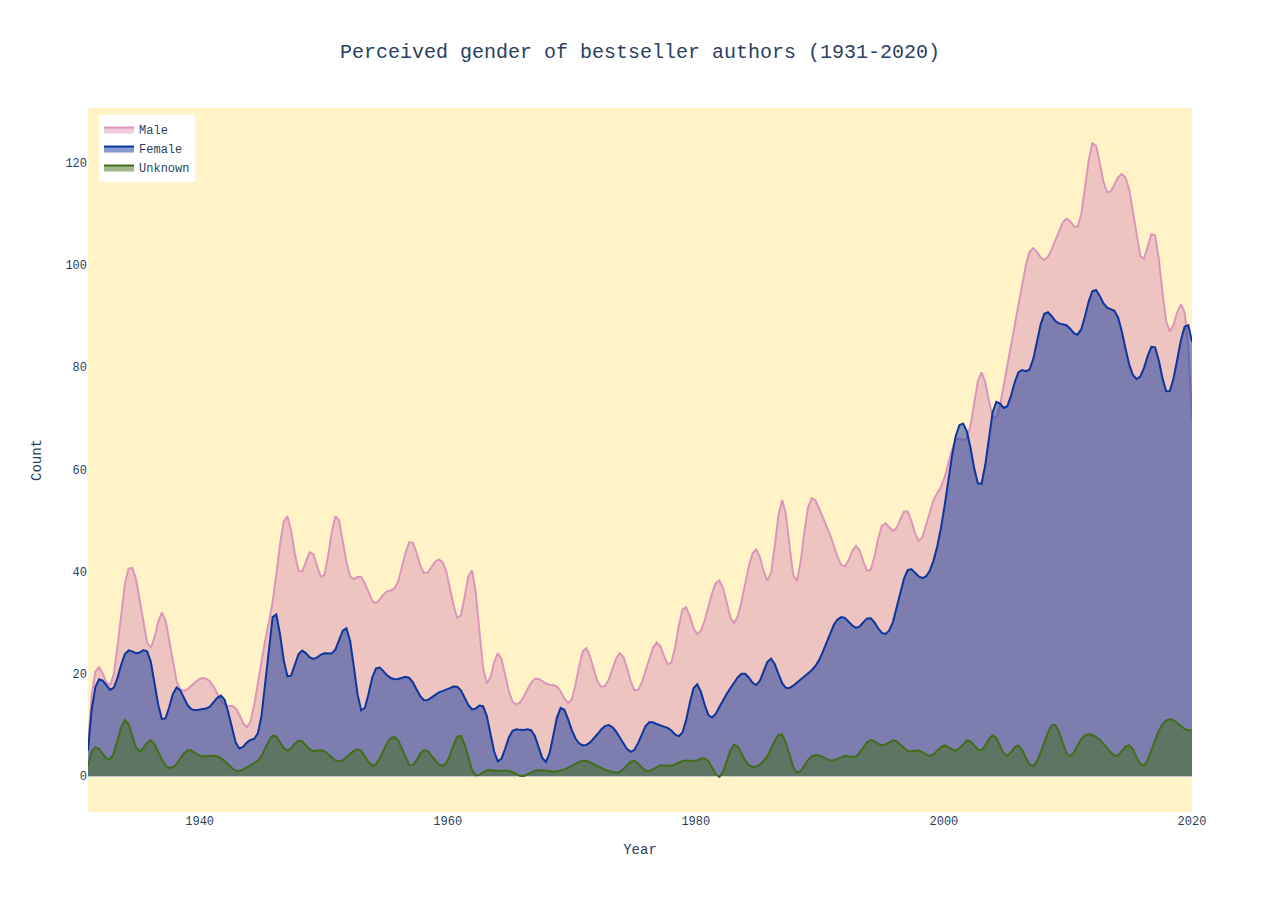
==== overall.html @ bb15cb03 "finish plotsgit add . git add ." ====
<html>
<head><meta charset="utf-8" /></head>
<body>
    <div>                        <script type="text/javascript">window.PlotlyConfig = {MathJaxConfig: 'local'};</script>
        <script type="text/javascript">/**
* plotly.js v2.12.1
* Copyright 2012-2022, Plotly, Inc.
* All rights reserved.
* Licensed under the MIT license
*/
!function(t){if("object"==typeof exports&&"undefined"!=typeof module)module.exports=t();else if("function"==typeof define&&define.amd)define([],t);else{("undefined"!=typeof window?window:"undefined"!=typeof global?global:"undefined"!=typeof self?self:this).Plotly=t()}}((function(){return function t(e,r,n){function i(o,s){if(!r[o]){if(!e[o]){var l="function"==typeof require&&require;if(!s&&l)return l(o,!0);if(a)return a(o,!0);var c=new Error("Cannot find module '"+o+"'");throw c.code="MODULE_NOT_FOUND",c}var u=r[o]={exports:{}};e[o][0].call(u.exports,(function(t){return i(e[o][1][t]||t)}),u,u.exports,t,e,r,n)}return r[o].exports}for(var a="function"==typeof require&&require,o=0;o<n.length;o++)i(n[o]);return i}({1:[function(t,e,r){"use strict";var n=t("../src/lib"),i={"X,X div":'direction:ltr;font-family:"Open Sans",verdana,arial,sans-serif;margin:0;padding:0;',"X input,X button":'font-family:"Open Sans",verdana,arial,sans-serif;',"X input:focus,X button:focus":"outline:none;","X a":"text-decoration:none;","X a:hover":"text-decoration:none;","X .crisp":"shape-rendering:crispEdges;","X .user-select-none":"-webkit-user-select:none;-moz-user-select:none;-ms-user-select:none;-o-user-select:none;user-select:none;","X svg":"overflow:hidden;","X svg a":"fill:#447adb;","X svg a:hover":"fill:#3c6dc5;","X .main-svg":"position:absolute;top:0;left:0;pointer-events:none;","X .main-svg .draglayer":"pointer-events:all;","X .cursor-default":"cursor:default;","X .cursor-pointer":"cursor:pointer;","X .cursor-crosshair":"cursor:crosshair;","X .cursor-move":"cursor:move;","X .cursor-col-resize":"cursor:col-resize;","X .cursor-row-resize":"cursor:row-resize;","X .cursor-ns-resize":"cursor:ns-resize;","X .cursor-ew-resize":"cursor:ew-resize;","X .cursor-sw-resize":"cursor:sw-resize;","X .cursor-s-resize":"cursor:s-resize;","X .cursor-se-resize":"cursor:se-resize;","X .cursor-w-resize":"cursor:w-resize;","X .cursor-e-resize":"cursor:e-resize;","X .cursor-nw-resize":"cursor:nw-resize;","X .cursor-n-resize":"cursor:n-resize;","X .cursor-ne-resize":"cursor:ne-resize;","X .cursor-grab":"cursor:-webkit-grab;cursor:grab;","X .modebar":"position:absolute;top:2px;right:2px;","X .ease-bg":"-webkit-transition:background-color .3s ease 0s;-moz-transition:background-color .3s ease 0s;-ms-transition:background-color .3s ease 0s;-o-transition:background-color .3s ease 0s;transition:background-color .3s ease 0s;","X .modebar--hover>:not(.watermark)":"opacity:0;-webkit-transition:opacity .3s ease 0s;-moz-transition:opacity .3s ease 0s;-ms-transition:opacity .3s ease 0s;-o-transition:opacity .3s ease 0s;transition:opacity .3s ease 0s;","X:hover .modebar--hover .modebar-group":"opacity:1;","X .modebar-group":"float:left;display:inline-block;box-sizing:border-box;padding-left:8px;position:relative;vertical-align:middle;white-space:nowrap;","X .modebar-btn":"position:relative;font-size:16px;padding:3px 4px;height:22px;cursor:pointer;line-height:normal;box-sizing:border-box;","X .modebar-btn svg":"position:relative;top:2px;","X .modebar.vertical":"display:flex;flex-direction:column;flex-wrap:wrap;align-content:flex-end;max-height:100%;","X .modebar.vertical svg":"top:-1px;","X .modebar.vertical .modebar-group":"display:block;float:none;padding-left:0px;padding-bottom:8px;","X .modebar.vertical .modebar-group .modebar-btn":"display:block;text-align:center;","X [data-title]:before,X [data-title]:after":"position:absolute;-webkit-transform:translate3d(0, 0, 0);-moz-transform:translate3d(0, 0, 0);-ms-transform:translate3d(0, 0, 0);-o-transform:translate3d(0, 0, 0);transform:translate3d(0, 0, 0);display:none;opacity:0;z-index:1001;pointer-events:none;top:110%;right:50%;","X [data-title]:hover:before,X [data-title]:hover:after":"display:block;opacity:1;","X [data-title]:before":'content:"";position:absolute;background:rgba(0,0,0,0);border:6px solid rgba(0,0,0,0);z-index:1002;margin-top:-12px;border-bottom-color:#69738a;margin-right:-6px;',"X [data-title]:after":"content:attr(data-title);background:#69738a;color:#fff;padding:8px 10px;font-size:12px;line-height:12px;white-space:nowrap;margin-right:-18px;border-radius:2px;","X .vertical [data-title]:before,X .vertical [data-title]:after":"top:0%;right:200%;","X .vertical [data-title]:before":"border:6px solid rgba(0,0,0,0);border-left-color:#69738a;margin-top:8px;margin-right:-30px;","X .select-outline":"fill:none;stroke-width:1;shape-rendering:crispEdges;","X .select-outline-1":"stroke:#fff;","X .select-outline-2":"stroke:#000;stroke-dasharray:2px 2px;",Y:'font-family:"Open Sans",verdana,arial,sans-serif;position:fixed;top:50px;right:20px;z-index:10000;font-size:10pt;max-width:180px;',"Y p":"margin:0;","Y .notifier-note":"min-width:180px;max-width:250px;border:1px solid #fff;z-index:3000;margin:0;background-color:#8c97af;background-color:rgba(140,151,175,.9);color:#fff;padding:10px;overflow-wrap:break-word;word-wrap:break-word;-ms-hyphens:auto;-webkit-hyphens:auto;hyphens:auto;","Y .notifier-close":"color:#fff;opacity:.8;float:right;padding:0 5px;background:none;border:none;font-size:20px;font-weight:bold;line-height:20px;","Y .notifier-close:hover":"color:#444;text-decoration:none;cursor:pointer;"};for(var a in i){var o=a.replace(/^,/," ,").replace(/X/g,".js-plotly-plot .plotly").replace(/Y/g,".plotly-notifier");n.addStyleRule(o,i[a])}},{"../src/lib":503}],2:[function(t,e,r){"use strict";e.exports=t("../src/transforms/aggregate")},{"../src/transforms/aggregate":1118}],3:[function(t,e,r){"use strict";e.exports=t("../src/traces/bar")},{"../src/traces/bar":656}],4:[function(t,e,r){"use strict";e.exports=t("../src/traces/barpolar")},{"../src/traces/barpolar":669}],5:[function(t,e,r){"use strict";e.exports=t("../src/traces/box")},{"../src/traces/box":679}],6:[function(t,e,r){"use strict";e.exports=t("../src/components/calendars")},{"../src/components/calendars":364}],7:[function(t,e,r){"use strict";e.exports=t("../src/traces/candlestick")},{"../src/traces/candlestick":688}],8:[function(t,e,r){"use strict";e.exports=t("../src/traces/carpet")},{"../src/traces/carpet":707}],9:[function(t,e,r){"use strict";e.exports=t("../src/traces/choropleth")},{"../src/traces/choropleth":721}],10:[function(t,e,r){"use strict";e.exports=t("../src/traces/choroplethmapbox")},{"../src/traces/choroplethmapbox":728}],11:[function(t,e,r){"use strict";e.exports=t("../src/traces/cone")},{"../src/traces/cone":734}],12:[function(t,e,r){"use strict";e.exports=t("../src/traces/contour")},{"../src/traces/contour":749}],13:[function(t,e,r){"use strict";e.exports=t("../src/traces/contourcarpet")},{"../src/traces/contourcarpet":760}],14:[function(t,e,r){"use strict";e.exports=t("../src/core")},{"../src/core":481}],15:[function(t,e,r){"use strict";e.exports=t("../src/traces/densitymapbox")},{"../src/traces/densitymapbox":768}],16:[function(t,e,r){"use strict";e.exports=t("../src/transforms/filter")},{"../src/transforms/filter":1119}],17:[function(t,e,r){"use strict";e.exports=t("../src/traces/funnel")},{"../src/traces/funnel":778}],18:[function(t,e,r){"use strict";e.exports=t("../src/traces/funnelarea")},{"../src/traces/funnelarea":787}],19:[function(t,e,r){"use strict";e.exports=t("../src/transforms/groupby")},{"../src/transforms/groupby":1120}],20:[function(t,e,r){"use strict";e.exports=t("../src/traces/heatmap")},{"../src/traces/heatmap":800}],21:[function(t,e,r){"use strict";e.exports=t("../src/traces/heatmapgl")},{"../src/traces/heatmapgl":811}],22:[function(t,e,r){"use strict";e.exports=t("../src/traces/histogram")},{"../src/traces/histogram":823}],23:[function(t,e,r){"use strict";e.exports=t("../src/traces/histogram2d")},{"../src/traces/histogram2d":829}],24:[function(t,e,r){"use strict";e.exports=t("../src/traces/histogram2dcontour")},{"../src/traces/histogram2dcontour":833}],25:[function(t,e,r){"use strict";e.exports=t("../src/traces/icicle")},{"../src/traces/icicle":839}],26:[function(t,e,r){"use strict";e.exports=t("../src/traces/image")},{"../src/traces/image":852}],27:[function(t,e,r){"use strict";var n=t("./core");n.register([t("./bar"),t("./box"),t("./heatmap"),t("./histogram"),t("./histogram2d"),t("./histogram2dcontour"),t("./contour"),t("./scatterternary"),t("./violin"),t("./funnel"),t("./waterfall"),t("./image"),t("./pie"),t("./sunburst"),t("./treemap"),t("./icicle"),t("./funnelarea"),t("./scatter3d"),t("./surface"),t("./isosurface"),t("./volume"),t("./mesh3d"),t("./cone"),t("./streamtube"),t("./scattergeo"),t("./choropleth"),t("./scattergl"),t("./splom"),t("./pointcloud"),t("./heatmapgl"),t("./parcoords"),t("./parcats"),t("./scattermapbox"),t("./choroplethmapbox"),t("./densitymapbox"),t("./sankey"),t("./indicator"),t("./table"),t("./carpet"),t("./scattercarpet"),t("./contourcarpet"),t("./ohlc"),t("./candlestick"),t("./scatterpolar"),t("./scatterpolargl"),t("./barpolar"),t("./scattersmith"),t("./aggregate"),t("./filter"),t("./groupby"),t("./sort"),t("./calendars")]),e.exports=n},{"./aggregate":2,"./bar":3,"./barpolar":4,"./box":5,"./calendars":6,"./candlestick":7,"./carpet":8,"./choropleth":9,"./choroplethmapbox":10,"./cone":11,"./contour":12,"./contourcarpet":13,"./core":14,"./densitymapbox":15,"./filter":16,"./funnel":17,"./funnelarea":18,"./groupby":19,"./heatmap":20,"./heatmapgl":21,"./histogram":22,"./histogram2d":23,"./histogram2dcontour":24,"./icicle":25,"./image":26,"./indicator":28,"./isosurface":29,"./mesh3d":30,"./ohlc":31,"./parcats":32,"./parcoords":33,"./pie":34,"./pointcloud":35,"./sankey":36,"./scatter3d":37,"./scattercarpet":38,"./scattergeo":39,"./scattergl":40,"./scattermapbox":41,"./scatterpolar":42,"./scatterpolargl":43,"./scattersmith":44,"./scatterternary":45,"./sort":46,"./splom":47,"./streamtube":48,"./sunburst":49,"./surface":50,"./table":51,"./treemap":52,"./violin":53,"./volume":54,"./waterfall":55}],28:[function(t,e,r){"use strict";e.exports=t("../src/traces/indicator")},{"../src/traces/indicator":860}],29:[function(t,e,r){"use strict";e.exports=t("../src/traces/isosurface")},{"../src/traces/isosurface":866}],30:[function(t,e,r){"use strict";e.exports=t("../src/traces/mesh3d")},{"../src/traces/mesh3d":871}],31:[function(t,e,r){"use strict";e.exports=t("../src/traces/ohlc")},{"../src/traces/ohlc":876}],32:[function(t,e,r){"use strict";e.exports=t("../src/traces/parcats")},{"../src/traces/parcats":885}],33:[function(t,e,r){"use strict";e.exports=t("../src/traces/parcoords")},{"../src/traces/parcoords":896}],34:[function(t,e,r){"use strict";e.exports=t("../src/traces/pie")},{"../src/traces/pie":907}],35:[function(t,e,r){"use strict";e.exports=t("../src/traces/pointcloud")},{"../src/traces/pointcloud":916}],36:[function(t,e,r){"use strict";e.exports=t("../src/traces/sankey")},{"../src/traces/sankey":922}],37:[function(t,e,r){"use strict";e.exports=t("../src/traces/scatter3d")},{"../src/traces/scatter3d":960}],38:[function(t,e,r){"use strict";e.exports=t("../src/traces/scattercarpet")},{"../src/traces/scattercarpet":967}],39:[function(t,e,r){"use strict";e.exports=t("../src/traces/scattergeo")},{"../src/traces/scattergeo":975}],40:[function(t,e,r){"use strict";e.exports=t("../src/traces/scattergl")},{"../src/traces/scattergl":989}],41:[function(t,e,r){"use strict";e.exports=t("../src/traces/scattermapbox")},{"../src/traces/scattermapbox":999}],42:[function(t,e,r){"use strict";e.exports=t("../src/traces/scatterpolar")},{"../src/traces/scatterpolar":1007}],43:[function(t,e,r){"use strict";e.exports=t("../src/traces/scatterpolargl")},{"../src/traces/scatterpolargl":1015}],44:[function(t,e,r){"use strict";e.exports=t("../src/traces/scattersmith")},{"../src/traces/scattersmith":1022}],45:[function(t,e,r){"use strict";e.exports=t("../src/traces/scatterternary")},{"../src/traces/scatterternary":1030}],46:[function(t,e,r){"use strict";e.exports=t("../src/transforms/sort")},{"../src/transforms/sort":1122}],47:[function(t,e,r){"use strict";e.exports=t("../src/traces/splom")},{"../src/traces/splom":1040}],48:[function(t,e,r){"use strict";e.exports=t("../src/traces/streamtube")},{"../src/traces/streamtube":1048}],49:[function(t,e,r){"use strict";e.exports=t("../src/traces/sunburst")},{"../src/traces/sunburst":1056}],50:[function(t,e,r){"use strict";e.exports=t("../src/traces/surface")},{"../src/traces/surface":1065}],51:[function(t,e,r){"use strict";e.exports=t("../src/traces/table")},{"../src/traces/table":1073}],52:[function(t,e,r){"use strict";e.exports=t("../src/traces/treemap")},{"../src/traces/treemap":1084}],53:[function(t,e,r){"use strict";e.exports=t("../src/traces/violin")},{"../src/traces/violin":1097}],54:[function(t,e,r){"use strict";e.exports=t("../src/traces/volume")},{"../src/traces/volume":1105}],55:[function(t,e,r){"use strict";e.exports=t("../src/traces/waterfall")},{"../src/traces/waterfall":1113}],56:[function(t,e,r){!function(n,i){"object"==typeof r&&void 0!==e?i(r,t("d3-array"),t("d3-collection"),t("d3-shape"),t("elementary-circuits-directed-graph")):i(n.d3=n.d3||{},n.d3,n.d3,n.d3,null)}(this,(function(t,e,r,n,i){"use strict";function a(t){return t.target.depth}function o(t,e){return t.sourceLinks.length?t.depth:e-1}function s(t){return function(){return t}}i=i&&i.hasOwnProperty("default")?i.default:i;var l="function"==typeof Symbol&&"symbol"==typeof Symbol.iterator?function(t){return typeof t}:function(t){return t&&"function"==typeof Symbol&&t.constructor===Symbol&&t!==Symbol.prototype?"symbol":typeof t};function c(t,e){return f(t.source,e.source)||t.index-e.index}function u(t,e){return f(t.target,e.target)||t.index-e.index}function f(t,e){return t.partOfCycle===e.partOfCycle?t.y0-e.y0:"top"===t.circularLinkType||"bottom"===e.circularLinkType?-1:1}function h(t){return t.value}function p(t){return(t.y0+t.y1)/2}function d(t){return p(t.source)}function m(t){return p(t.target)}function g(t){return t.index}function v(t){return t.nodes}function y(t){return t.links}function x(t,e){var r=t.get(e);if(!r)throw new Error("missing: "+e);return r}function b(t,e){return e(t)}function _(t,e,r){var n=0;if(null===r){for(var a=[],o=0;o<t.links.length;o++){var s=t.links[o],l=s.source.index,c=s.target.index;a[l]||(a[l]=[]),a[c]||(a[c]=[]),-1===a[l].indexOf(c)&&a[l].push(c)}var u=i(a);u.sort((function(t,e){return t.length-e.length}));var f={};for(o=0;o<u.length;o++){var h=u[o].slice(-2);f[h[0]]||(f[h[0]]={}),f[h[0]][h[1]]=!0}t.links.forEach((function(t){var e=t.target.index,r=t.source.index;e===r||f[r]&&f[r][e]?(t.circular=!0,t.circularLinkID=n,n+=1):t.circular=!1}))}else t.links.forEach((function(t){t.source[r]<t.target[r]?t.circular=!1:(t.circular=!0,t.circularLinkID=n,n+=1)}))}function w(t,e){var r=0,n=0;t.links.forEach((function(i){i.circular&&(i.source.circularLinkType||i.target.circularLinkType?i.circularLinkType=i.source.circularLinkType?i.source.circularLinkType:i.target.circularLinkType:i.circularLinkType=r<n?"top":"bottom","top"==i.circularLinkType?r+=1:n+=1,t.nodes.forEach((function(t){b(t,e)!=b(i.source,e)&&b(t,e)!=b(i.target,e)||(t.circularLinkType=i.circularLinkType)})))})),t.links.forEach((function(t){t.circular&&(t.source.circularLinkType==t.target.circularLinkType&&(t.circularLinkType=t.source.circularLinkType),q(t,e)&&(t.circularLinkType=t.source.circularLinkType))}))}function T(t){var e=Math.abs(t.y1-t.y0),r=Math.abs(t.target.x0-t.source.x1);return Math.atan(r/e)}function k(t,e){var r=0;t.sourceLinks.forEach((function(t){r=t.circular&&!q(t,e)?r+1:r}));var n=0;return t.targetLinks.forEach((function(t){n=t.circular&&!q(t,e)?n+1:n})),r+n}function A(t){var e=t.source.sourceLinks,r=0;e.forEach((function(t){r=t.circular?r+1:r}));var n=t.target.targetLinks,i=0;return n.forEach((function(t){i=t.circular?i+1:i})),!(r>1||i>1)}function M(t,e,r){return t.sort(E),t.forEach((function(n,i){var a,o,s=0;if(q(n,r)&&A(n))n.circularPathData.verticalBuffer=s+n.width/2;else{for(var l=0;l<i;l++)if(a=t[i],o=t[l],!(a.source.column<o.target.column||a.target.column>o.source.column)){var c=t[l].circularPathData.verticalBuffer+t[l].width/2+e;s=c>s?c:s}n.circularPathData.verticalBuffer=s+n.width/2}})),t}function S(t,r,i,a){var o=e.min(t.links,(function(t){return t.source.y0}));t.links.forEach((function(t){t.circular&&(t.circularPathData={})})),M(t.links.filter((function(t){return"top"==t.circularLinkType})),r,a),M(t.links.filter((function(t){return"bottom"==t.circularLinkType})),r,a),t.links.forEach((function(e){if(e.circular){if(e.circularPathData.arcRadius=e.width+10,e.circularPathData.leftNodeBuffer=5,e.circularPathData.rightNodeBuffer=5,e.circularPathData.sourceWidth=e.source.x1-e.source.x0,e.circularPathData.sourceX=e.source.x0+e.circularPathData.sourceWidth,e.circularPathData.targetX=e.target.x0,e.circularPathData.sourceY=e.y0,e.circularPathData.targetY=e.y1,q(e,a)&&A(e))e.circularPathData.leftSmallArcRadius=10+e.width/2,e.circularPathData.leftLargeArcRadius=10+e.width/2,e.circularPathData.rightSmallArcRadius=10+e.width/2,e.circularPathData.rightLargeArcRadius=10+e.width/2,"bottom"==e.circularLinkType?(e.circularPathData.verticalFullExtent=e.source.y1+25+e.circularPathData.verticalBuffer,e.circularPathData.verticalLeftInnerExtent=e.circularPathData.verticalFullExtent-e.circularPathData.leftLargeArcRadius,e.circularPathData.verticalRightInnerExtent=e.circularPathData.verticalFullExtent-e.circularPathData.rightLargeArcRadius):(e.circularPathData.verticalFullExtent=e.source.y0-25-e.circularPathData.verticalBuffer,e.circularPathData.verticalLeftInnerExtent=e.circularPathData.verticalFullExtent+e.circularPathData.leftLargeArcRadius,e.circularPathData.verticalRightInnerExtent=e.circularPathData.verticalFullExtent+e.circularPathData.rightLargeArcRadius);else{var s=e.source.column,l=e.circularLinkType,c=t.links.filter((function(t){return t.source.column==s&&t.circularLinkType==l}));"bottom"==e.circularLinkType?c.sort(C):c.sort(L);var u=0;c.forEach((function(t,n){t.circularLinkID==e.circularLinkID&&(e.circularPathData.leftSmallArcRadius=10+e.width/2+u,e.circularPathData.leftLargeArcRadius=10+e.width/2+n*r+u),u+=t.width})),s=e.target.column,c=t.links.filter((function(t){return t.target.column==s&&t.circularLinkType==l})),"bottom"==e.circularLinkType?c.sort(I):c.sort(P),u=0,c.forEach((function(t,n){t.circularLinkID==e.circularLinkID&&(e.circularPathData.rightSmallArcRadius=10+e.width/2+u,e.circularPathData.rightLargeArcRadius=10+e.width/2+n*r+u),u+=t.width})),"bottom"==e.circularLinkType?(e.circularPathData.verticalFullExtent=Math.max(i,e.source.y1,e.target.y1)+25+e.circularPathData.verticalBuffer,e.circularPathData.verticalLeftInnerExtent=e.circularPathData.verticalFullExtent-e.circularPathData.leftLargeArcRadius,e.circularPathData.verticalRightInnerExtent=e.circularPathData.verticalFullExtent-e.circularPathData.rightLargeArcRadius):(e.circularPathData.verticalFullExtent=o-25-e.circularPathData.verticalBuffer,e.circularPathData.verticalLeftInnerExtent=e.circularPathData.verticalFullExtent+e.circularPathData.leftLargeArcRadius,e.circularPathData.verticalRightInnerExtent=e.circularPathData.verticalFullExtent+e.circularPathData.rightLargeArcRadius)}e.circularPathData.leftInnerExtent=e.circularPathData.sourceX+e.circularPathData.leftNodeBuffer,e.circularPathData.rightInnerExtent=e.circularPathData.targetX-e.circularPathData.rightNodeBuffer,e.circularPathData.leftFullExtent=e.circularPathData.sourceX+e.circularPathData.leftLargeArcRadius+e.circularPathData.leftNodeBuffer,e.circularPathData.rightFullExtent=e.circularPathData.targetX-e.circularPathData.rightLargeArcRadius-e.circularPathData.rightNodeBuffer}if(e.circular)e.path=function(t){var e="";e="top"==t.circularLinkType?"M"+t.circularPathData.sourceX+" "+t.circularPathData.sourceY+" L"+t.circularPathData.leftInnerExtent+" "+t.circularPathData.sourceY+" A"+t.circularPathData.leftLargeArcRadius+" "+t.circularPathData.leftSmallArcRadius+" 0 0 0 "+t.circularPathData.leftFullExtent+" "+(t.circularPathData.sourceY-t.circularPathData.leftSmallArcRadius)+" L"+t.circularPathData.leftFullExtent+" "+t.circularPathData.verticalLeftInnerExtent+" A"+t.circularPathData.leftLargeArcRadius+" "+t.circularPathData.leftLargeArcRadius+" 0 0 0 "+t.circularPathData.leftInnerExtent+" "+t.circularPathData.verticalFullExtent+" L"+t.circularPathData.rightInnerExtent+" "+t.circularPathData.verticalFullExtent+" A"+t.circularPathData.rightLargeArcRadius+" "+t.circularPathData.rightLargeArcRadius+" 0 0 0 "+t.circularPathData.rightFullExtent+" "+t.circularPathData.verticalRightInnerExtent+" L"+t.circularPathData.rightFullExtent+" "+(t.circularPathData.targetY-t.circularPathData.rightSmallArcRadius)+" A"+t.circularPathData.rightLargeArcRadius+" "+t.circularPathData.rightSmallArcRadius+" 0 0 0 "+t.circularPathData.rightInnerExtent+" "+t.circularPathData.targetY+" L"+t.circularPathData.targetX+" "+t.circularPathData.targetY:"M"+t.circularPathData.sourceX+" "+t.circularPathData.sourceY+" L"+t.circularPathData.leftInnerExtent+" "+t.circularPathData.sourceY+" A"+t.circularPathData.leftLargeArcRadius+" "+t.circularPathData.leftSmallArcRadius+" 0 0 1 "+t.circularPathData.leftFullExtent+" "+(t.circularPathData.sourceY+t.circularPathData.leftSmallArcRadius)+" L"+t.circularPathData.leftFullExtent+" "+t.circularPathData.verticalLeftInnerExtent+" A"+t.circularPathData.leftLargeArcRadius+" "+t.circularPathData.leftLargeArcRadius+" 0 0 1 "+t.circularPathData.leftInnerExtent+" "+t.circularPathData.verticalFullExtent+" L"+t.circularPathData.rightInnerExtent+" "+t.circularPathData.verticalFullExtent+" A"+t.circularPathData.rightLargeArcRadius+" "+t.circularPathData.rightLargeArcRadius+" 0 0 1 "+t.circularPathData.rightFullExtent+" "+t.circularPathData.verticalRightInnerExtent+" L"+t.circularPathData.rightFullExtent+" "+(t.circularPathData.targetY+t.circularPathData.rightSmallArcRadius)+" A"+t.circularPathData.rightLargeArcRadius+" "+t.circularPathData.rightSmallArcRadius+" 0 0 1 "+t.circularPathData.rightInnerExtent+" "+t.circularPathData.targetY+" L"+t.circularPathData.targetX+" "+t.circularPathData.targetY;return e}(e);else{var f=n.linkHorizontal().source((function(t){return[t.source.x0+(t.source.x1-t.source.x0),t.y0]})).target((function(t){return[t.target.x0,t.y1]}));e.path=f(e)}}))}function E(t,e){return O(t)==O(e)?"bottom"==t.circularLinkType?C(t,e):L(t,e):O(e)-O(t)}function L(t,e){return t.y0-e.y0}function C(t,e){return e.y0-t.y0}function P(t,e){return t.y1-e.y1}function I(t,e){return e.y1-t.y1}function O(t){return t.target.column-t.source.column}function z(t){return t.target.x0-t.source.x1}function D(t,e){var r=T(t),n=z(e)/Math.tan(r);return"up"==H(t)?t.y1+n:t.y1-n}function R(t,e){var r=T(t),n=z(e)/Math.tan(r);return"up"==H(t)?t.y1-n:t.y1+n}function F(t,e,r,n){t.links.forEach((function(i){if(!i.circular&&i.target.column-i.source.column>1){var a=i.source.column+1,o=i.target.column-1,s=1,l=o-a+1;for(s=1;a<=o;a++,s++)t.nodes.forEach((function(o){if(o.column==a){var c,u=s/(l+1),f=Math.pow(1-u,3),h=3*u*Math.pow(1-u,2),p=3*Math.pow(u,2)*(1-u),d=Math.pow(u,3),m=f*i.y0+h*i.y0+p*i.y1+d*i.y1,g=m-i.width/2,v=m+i.width/2;g>o.y0&&g<o.y1?(c=o.y1-g+10,c="bottom"==o.circularLinkType?c:-c,o=N(o,c,e,r),t.nodes.forEach((function(t){b(t,n)!=b(o,n)&&t.column==o.column&&B(o,t)&&N(t,c,e,r)}))):(v>o.y0&&v<o.y1||g<o.y0&&v>o.y1)&&(c=v-o.y0+10,o=N(o,c,e,r),t.nodes.forEach((function(t){b(t,n)!=b(o,n)&&t.column==o.column&&t.y0<o.y1&&t.y1>o.y1&&N(t,c,e,r)})))}}))}}))}function B(t,e){return t.y0>e.y0&&t.y0<e.y1||(t.y1>e.y0&&t.y1<e.y1||t.y0<e.y0&&t.y1>e.y1)}function N(t,e,r,n){return t.y0+e>=r&&t.y1+e<=n&&(t.y0=t.y0+e,t.y1=t.y1+e,t.targetLinks.forEach((function(t){t.y1=t.y1+e})),t.sourceLinks.forEach((function(t){t.y0=t.y0+e}))),t}function j(t,e,r,n){t.nodes.forEach((function(i){n&&i.y+(i.y1-i.y0)>e&&(i.y=i.y-(i.y+(i.y1-i.y0)-e));var a=t.links.filter((function(t){return b(t.source,r)==b(i,r)})),o=a.length;o>1&&a.sort((function(t,e){if(!t.circular&&!e.circular){if(t.target.column==e.target.column)return t.y1-e.y1;if(!V(t,e))return t.y1-e.y1;if(t.target.column>e.target.column){var r=R(e,t);return t.y1-r}if(e.target.column>t.target.column)return R(t,e)-e.y1}return t.circular&&!e.circular?"top"==t.circularLinkType?-1:1:e.circular&&!t.circular?"top"==e.circularLinkType?1:-1:t.circular&&e.circular?t.circularLinkType===e.circularLinkType&&"top"==t.circularLinkType?t.target.column===e.target.column?t.target.y1-e.target.y1:e.target.column-t.target.column:t.circularLinkType===e.circularLinkType&&"bottom"==t.circularLinkType?t.target.column===e.target.column?e.target.y1-t.target.y1:t.target.column-e.target.column:"top"==t.circularLinkType?-1:1:void 0}));var s=i.y0;a.forEach((function(t){t.y0=s+t.width/2,s+=t.width})),a.forEach((function(t,e){if("bottom"==t.circularLinkType){for(var r=e+1,n=0;r<o;r++)n+=a[r].width;t.y0=i.y1-n-t.width/2}}))}))}function U(t,e,r){t.nodes.forEach((function(e){var n=t.links.filter((function(t){return b(t.target,r)==b(e,r)})),i=n.length;i>1&&n.sort((function(t,e){if(!t.circular&&!e.circular){if(t.source.column==e.source.column)return t.y0-e.y0;if(!V(t,e))return t.y0-e.y0;if(e.source.column<t.source.column){var r=D(e,t);return t.y0-r}if(t.source.column<e.source.column)return D(t,e)-e.y0}return t.circular&&!e.circular?"top"==t.circularLinkType?-1:1:e.circular&&!t.circular?"top"==e.circularLinkType?1:-1:t.circular&&e.circular?t.circularLinkType===e.circularLinkType&&"top"==t.circularLinkType?t.source.column===e.source.column?t.source.y1-e.source.y1:t.source.column-e.source.column:t.circularLinkType===e.circularLinkType&&"bottom"==t.circularLinkType?t.source.column===e.source.column?t.source.y1-e.source.y1:e.source.column-t.source.column:"top"==t.circularLinkType?-1:1:void 0}));var a=e.y0;n.forEach((function(t){t.y1=a+t.width/2,a+=t.width})),n.forEach((function(t,r){if("bottom"==t.circularLinkType){for(var a=r+1,o=0;a<i;a++)o+=n[a].width;t.y1=e.y1-o-t.width/2}}))}))}function V(t,e){return H(t)==H(e)}function H(t){return t.y0-t.y1>0?"up":"down"}function q(t,e){return b(t.source,e)==b(t.target,e)}function G(t,r,n){var i=t.nodes,a=t.links,o=!1,s=!1;if(a.forEach((function(t){"top"==t.circularLinkType?o=!0:"bottom"==t.circularLinkType&&(s=!0)})),0==o||0==s){var l=e.min(i,(function(t){return t.y0})),c=(n-r)/(e.max(i,(function(t){return t.y1}))-l);i.forEach((function(t){var e=(t.y1-t.y0)*c;t.y0=(t.y0-l)*c,t.y1=t.y0+e})),a.forEach((function(t){t.y0=(t.y0-l)*c,t.y1=(t.y1-l)*c,t.width=t.width*c}))}}t.sankeyCircular=function(){var t,n,i=0,a=0,b=1,T=1,A=24,M=g,E=o,L=v,C=y,P=32,I=2,O=null;function z(){var t={nodes:L.apply(null,arguments),links:C.apply(null,arguments)};D(t),_(t,M,O),R(t),B(t),w(t,M),N(t,P,M),V(t);for(var e=4,r=0;r<e;r++)j(t,T,M),U(t,T,M),F(t,a,T,M),j(t,T,M),U(t,T,M);return G(t,a,T),S(t,I,T,M),t}function D(t){t.nodes.forEach((function(t,e){t.index=e,t.sourceLinks=[],t.targetLinks=[]}));var e=r.map(t.nodes,M);return t.links.forEach((function(t,r){t.index=r;var n=t.source,i=t.target;"object"!==(void 0===n?"undefined":l(n))&&(n=t.source=x(e,n)),"object"!==(void 0===i?"undefined":l(i))&&(i=t.target=x(e,i)),n.sourceLinks.push(t),i.targetLinks.push(t)})),t}function R(t){t.nodes.forEach((function(t){t.partOfCycle=!1,t.value=Math.max(e.sum(t.sourceLinks,h),e.sum(t.targetLinks,h)),t.sourceLinks.forEach((function(e){e.circular&&(t.partOfCycle=!0,t.circularLinkType=e.circularLinkType)})),t.targetLinks.forEach((function(e){e.circular&&(t.partOfCycle=!0,t.circularLinkType=e.circularLinkType)}))}))}function B(t){var e,r,n;for(e=t.nodes,r=[],n=0;e.length;++n,e=r,r=[])e.forEach((function(t){t.depth=n,t.sourceLinks.forEach((function(t){r.indexOf(t.target)<0&&!t.circular&&r.push(t.target)}))}));for(e=t.nodes,r=[],n=0;e.length;++n,e=r,r=[])e.forEach((function(t){t.height=n,t.targetLinks.forEach((function(t){r.indexOf(t.source)<0&&!t.circular&&r.push(t.source)}))}));t.nodes.forEach((function(t){t.column=Math.floor(E.call(null,t,n))}))}function N(o,s,l){var c=r.nest().key((function(t){return t.column})).sortKeys(e.ascending).entries(o.nodes).map((function(t){return t.values}));!function(r){if(n){var s=1/0;c.forEach((function(t){var e=T*n/(t.length+1);s=e<s?e:s})),t=s}var l=e.min(c,(function(r){return(T-a-(r.length-1)*t)/e.sum(r,h)}));l*=.3,o.links.forEach((function(t){t.width=t.value*l}));var u=function(t){var r=0,n=0,i=0,a=0,o=e.max(t.nodes,(function(t){return t.column}));return t.links.forEach((function(t){t.circular&&("top"==t.circularLinkType?r+=t.width:n+=t.width,0==t.target.column&&(a+=t.width),t.source.column==o&&(i+=t.width))})),{top:r=r>0?r+25+10:r,bottom:n=n>0?n+25+10:n,left:a=a>0?a+25+10:a,right:i=i>0?i+25+10:i}}(o),f=function(t,r){var n=e.max(t.nodes,(function(t){return t.column})),o=b-i,s=T-a,l=o/(o+r.right+r.left),c=s/(s+r.top+r.bottom);return i=i*l+r.left,b=0==r.right?b:b*l,a=a*c+r.top,T*=c,t.nodes.forEach((function(t){t.x0=i+t.column*((b-i-A)/n),t.x1=t.x0+A})),c}(o,u);l*=f,o.links.forEach((function(t){t.width=t.value*l})),c.forEach((function(t){var e=t.length;t.forEach((function(t,n){t.depth==c.length-1&&1==e||0==t.depth&&1==e?(t.y0=T/2-t.value*l,t.y1=t.y0+t.value*l):t.partOfCycle?0==k(t,r)?(t.y0=T/2+n,t.y1=t.y0+t.value*l):"top"==t.circularLinkType?(t.y0=a+n,t.y1=t.y0+t.value*l):(t.y0=T-t.value*l-n,t.y1=t.y0+t.value*l):0==u.top||0==u.bottom?(t.y0=(T-a)/e*n,t.y1=t.y0+t.value*l):(t.y0=(T-a)/2-e/2+n,t.y1=t.y0+t.value*l)}))}))}(l),y();for(var u=1,g=s;g>0;--g)v(u*=.99,l),y();function v(t,r){var n=c.length;c.forEach((function(i){var a=i.length,o=i[0].depth;i.forEach((function(i){var s;if(i.sourceLinks.length||i.targetLinks.length)if(i.partOfCycle&&k(i,r)>0);else if(0==o&&1==a)s=i.y1-i.y0,i.y0=T/2-s/2,i.y1=T/2+s/2;else if(o==n-1&&1==a)s=i.y1-i.y0,i.y0=T/2-s/2,i.y1=T/2+s/2;else{var l=e.mean(i.sourceLinks,m),c=e.mean(i.targetLinks,d),u=((l&&c?(l+c)/2:l||c)-p(i))*t;i.y0+=u,i.y1+=u}}))}))}function y(){c.forEach((function(e){var r,n,i,o=a,s=e.length;for(e.sort(f),i=0;i<s;++i)(n=o-(r=e[i]).y0)>0&&(r.y0+=n,r.y1+=n),o=r.y1+t;if((n=o-t-T)>0)for(o=r.y0-=n,r.y1-=n,i=s-2;i>=0;--i)(n=(r=e[i]).y1+t-o)>0&&(r.y0-=n,r.y1-=n),o=r.y0}))}}function V(t){t.nodes.forEach((function(t){t.sourceLinks.sort(u),t.targetLinks.sort(c)})),t.nodes.forEach((function(t){var e=t.y0,r=e,n=t.y1,i=n;t.sourceLinks.forEach((function(t){t.circular?(t.y0=n-t.width/2,n-=t.width):(t.y0=e+t.width/2,e+=t.width)})),t.targetLinks.forEach((function(t){t.circular?(t.y1=i-t.width/2,i-=t.width):(t.y1=r+t.width/2,r+=t.width)}))}))}return z.nodeId=function(t){return arguments.length?(M="function"==typeof t?t:s(t),z):M},z.nodeAlign=function(t){return arguments.length?(E="function"==typeof t?t:s(t),z):E},z.nodeWidth=function(t){return arguments.length?(A=+t,z):A},z.nodePadding=function(e){return arguments.length?(t=+e,z):t},z.nodes=function(t){return arguments.length?(L="function"==typeof t?t:s(t),z):L},z.links=function(t){return arguments.length?(C="function"==typeof t?t:s(t),z):C},z.size=function(t){return arguments.length?(i=a=0,b=+t[0],T=+t[1],z):[b-i,T-a]},z.extent=function(t){return arguments.length?(i=+t[0][0],b=+t[1][0],a=+t[0][1],T=+t[1][1],z):[[i,a],[b,T]]},z.iterations=function(t){return arguments.length?(P=+t,z):P},z.circularLinkGap=function(t){return arguments.length?(I=+t,z):I},z.nodePaddingRatio=function(t){return arguments.length?(n=+t,z):n},z.sortNodes=function(t){return arguments.length?(O=t,z):O},z.update=function(t){return w(t,M),V(t),t.links.forEach((function(t){t.circular&&(t.circularLinkType=t.y0+t.y1<T?"top":"bottom",t.source.circularLinkType=t.circularLinkType,t.target.circularLinkType=t.circularLinkType)})),j(t,T,M,!1),U(t,T,M),S(t,I,T,M),t},z},t.sankeyCenter=function(t){return t.targetLinks.length?t.depth:t.sourceLinks.length?e.min(t.sourceLinks,a)-1:0},t.sankeyLeft=function(t){return t.depth},t.sankeyRight=function(t,e){return e-1-t.height},t.sankeyJustify=o,Object.defineProperty(t,"__esModule",{value:!0})}))},{"d3-array":107,"d3-collection":108,"d3-shape":119,"elementary-circuits-directed-graph":130}],57:[function(t,e,r){!function(n,i){"object"==typeof r&&void 0!==e?i(r,t("d3-array"),t("d3-collection"),t("d3-shape")):i(n.d3=n.d3||{},n.d3,n.d3,n.d3)}(this,(function(t,e,r,n){"use strict";function i(t){return t.target.depth}function a(t,e){return t.sourceLinks.length?t.depth:e-1}function o(t){return function(){return t}}function s(t,e){return c(t.source,e.source)||t.index-e.index}function l(t,e){return c(t.target,e.target)||t.index-e.index}function c(t,e){return t.y0-e.y0}function u(t){return t.value}function f(t){return(t.y0+t.y1)/2}function h(t){return f(t.source)*t.value}function p(t){return f(t.target)*t.value}function d(t){return t.index}function m(t){return t.nodes}function g(t){return t.links}function v(t,e){var r=t.get(e);if(!r)throw new Error("missing: "+e);return r}function y(t){return[t.source.x1,t.y0]}function x(t){return[t.target.x0,t.y1]}t.sankey=function(){var t=0,n=0,i=1,y=1,x=24,b=8,_=d,w=a,T=m,k=g,A=32;function M(){var t={nodes:T.apply(null,arguments),links:k.apply(null,arguments)};return S(t),E(t),L(t),C(t),P(t),t}function S(t){t.nodes.forEach((function(t,e){t.index=e,t.sourceLinks=[],t.targetLinks=[]}));var e=r.map(t.nodes,_);t.links.forEach((function(t,r){t.index=r;var n=t.source,i=t.target;"object"!=typeof n&&(n=t.source=v(e,n)),"object"!=typeof i&&(i=t.target=v(e,i)),n.sourceLinks.push(t),i.targetLinks.push(t)}))}function E(t){t.nodes.forEach((function(t){t.value=Math.max(e.sum(t.sourceLinks,u),e.sum(t.targetLinks,u))}))}function L(e){var r,n,a;for(r=e.nodes,n=[],a=0;r.length;++a,r=n,n=[])r.forEach((function(t){t.depth=a,t.sourceLinks.forEach((function(t){n.indexOf(t.target)<0&&n.push(t.target)}))}));for(r=e.nodes,n=[],a=0;r.length;++a,r=n,n=[])r.forEach((function(t){t.height=a,t.targetLinks.forEach((function(t){n.indexOf(t.source)<0&&n.push(t.source)}))}));var o=(i-t-x)/(a-1);e.nodes.forEach((function(e){e.x1=(e.x0=t+Math.max(0,Math.min(a-1,Math.floor(w.call(null,e,a))))*o)+x}))}function C(t){var i=r.nest().key((function(t){return t.x0})).sortKeys(e.ascending).entries(t.nodes).map((function(t){return t.values}));!function(){var r=e.max(i,(function(t){return t.length})),a=2/3*(y-n)/(r-1);b>a&&(b=a);var o=e.min(i,(function(t){return(y-n-(t.length-1)*b)/e.sum(t,u)}));i.forEach((function(t){t.forEach((function(t,e){t.y1=(t.y0=e)+t.value*o}))})),t.links.forEach((function(t){t.width=t.value*o}))}(),d();for(var a=1,o=A;o>0;--o)l(a*=.99),d(),s(a),d();function s(t){i.forEach((function(r){r.forEach((function(r){if(r.targetLinks.length){var n=(e.sum(r.targetLinks,h)/e.sum(r.targetLinks,u)-f(r))*t;r.y0+=n,r.y1+=n}}))}))}function l(t){i.slice().reverse().forEach((function(r){r.forEach((function(r){if(r.sourceLinks.length){var n=(e.sum(r.sourceLinks,p)/e.sum(r.sourceLinks,u)-f(r))*t;r.y0+=n,r.y1+=n}}))}))}function d(){i.forEach((function(t){var e,r,i,a=n,o=t.length;for(t.sort(c),i=0;i<o;++i)(r=a-(e=t[i]).y0)>0&&(e.y0+=r,e.y1+=r),a=e.y1+b;if((r=a-b-y)>0)for(a=e.y0-=r,e.y1-=r,i=o-2;i>=0;--i)(r=(e=t[i]).y1+b-a)>0&&(e.y0-=r,e.y1-=r),a=e.y0}))}}function P(t){t.nodes.forEach((function(t){t.sourceLinks.sort(l),t.targetLinks.sort(s)})),t.nodes.forEach((function(t){var e=t.y0,r=e;t.sourceLinks.forEach((function(t){t.y0=e+t.width/2,e+=t.width})),t.targetLinks.forEach((function(t){t.y1=r+t.width/2,r+=t.width}))}))}return M.update=function(t){return P(t),t},M.nodeId=function(t){return arguments.length?(_="function"==typeof t?t:o(t),M):_},M.nodeAlign=function(t){return arguments.length?(w="function"==typeof t?t:o(t),M):w},M.nodeWidth=function(t){return arguments.length?(x=+t,M):x},M.nodePadding=function(t){return arguments.length?(b=+t,M):b},M.nodes=function(t){return arguments.length?(T="function"==typeof t?t:o(t),M):T},M.links=function(t){return arguments.length?(k="function"==typeof t?t:o(t),M):k},M.size=function(e){return arguments.length?(t=n=0,i=+e[0],y=+e[1],M):[i-t,y-n]},M.extent=function(e){return arguments.length?(t=+e[0][0],i=+e[1][0],n=+e[0][1],y=+e[1][1],M):[[t,n],[i,y]]},M.iterations=function(t){return arguments.length?(A=+t,M):A},M},t.sankeyCenter=function(t){return t.targetLinks.length?t.depth:t.sourceLinks.length?e.min(t.sourceLinks,i)-1:0},t.sankeyLeft=function(t){return t.depth},t.sankeyRight=function(t,e){return e-1-t.height},t.sankeyJustify=a,t.sankeyLinkHorizontal=function(){return n.linkHorizontal().source(y).target(x)},Object.defineProperty(t,"__esModule",{value:!0})}))},{"d3-array":107,"d3-collection":108,"d3-shape":119}],58:[function(t,e,r){(function(){var t={version:"3.8.0"},r=[].slice,n=function(t){return r.call(t)},i=self.document;function a(t){return t&&(t.ownerDocument||t.document||t).documentElement}function o(t){return t&&(t.ownerDocument&&t.ownerDocument.defaultView||t.document&&t||t.defaultView)}if(i)try{n(i.documentElement.childNodes)[0].nodeType}catch(t){n=function(t){for(var e=t.length,r=new Array(e);e--;)r[e]=t[e];return r}}if(Date.now||(Date.now=function(){return+new Date}),i)try{i.createElement("DIV").style.setProperty("opacity",0,"")}catch(t){var s=this.Element.prototype,l=s.setAttribute,c=s.setAttributeNS,u=this.CSSStyleDeclaration.prototype,f=u.setProperty;s.setAttribute=function(t,e){l.call(this,t,e+"")},s.setAttributeNS=function(t,e,r){c.call(this,t,e,r+"")},u.setProperty=function(t,e,r){f.call(this,t,e+"",r)}}function h(t,e){return t<e?-1:t>e?1:t>=e?0:NaN}function p(t){return null===t?NaN:+t}function d(t){return!isNaN(t)}function m(t){return{left:function(e,r,n,i){for(arguments.length<3&&(n=0),arguments.length<4&&(i=e.length);n<i;){var a=n+i>>>1;t(e[a],r)<0?n=a+1:i=a}return n},right:function(e,r,n,i){for(arguments.length<3&&(n=0),arguments.length<4&&(i=e.length);n<i;){var a=n+i>>>1;t(e[a],r)>0?i=a:n=a+1}return n}}}t.ascending=h,t.descending=function(t,e){return e<t?-1:e>t?1:e>=t?0:NaN},t.min=function(t,e){var r,n,i=-1,a=t.length;if(1===arguments.length){for(;++i<a;)if(null!=(n=t[i])&&n>=n){r=n;break}for(;++i<a;)null!=(n=t[i])&&r>n&&(r=n)}else{for(;++i<a;)if(null!=(n=e.call(t,t[i],i))&&n>=n){r=n;break}for(;++i<a;)null!=(n=e.call(t,t[i],i))&&r>n&&(r=n)}return r},t.max=function(t,e){var r,n,i=-1,a=t.length;if(1===arguments.length){for(;++i<a;)if(null!=(n=t[i])&&n>=n){r=n;break}for(;++i<a;)null!=(n=t[i])&&n>r&&(r=n)}else{for(;++i<a;)if(null!=(n=e.call(t,t[i],i))&&n>=n){r=n;break}for(;++i<a;)null!=(n=e.call(t,t[i],i))&&n>r&&(r=n)}return r},t.extent=function(t,e){var r,n,i,a=-1,o=t.length;if(1===arguments.length){for(;++a<o;)if(null!=(n=t[a])&&n>=n){r=i=n;break}for(;++a<o;)null!=(n=t[a])&&(r>n&&(r=n),i<n&&(i=n))}else{for(;++a<o;)if(null!=(n=e.call(t,t[a],a))&&n>=n){r=i=n;break}for(;++a<o;)null!=(n=e.call(t,t[a],a))&&(r>n&&(r=n),i<n&&(i=n))}return[r,i]},t.sum=function(t,e){var r,n=0,i=t.length,a=-1;if(1===arguments.length)for(;++a<i;)d(r=+t[a])&&(n+=r);else for(;++a<i;)d(r=+e.call(t,t[a],a))&&(n+=r);return n},t.mean=function(t,e){var r,n=0,i=t.length,a=-1,o=i;if(1===arguments.length)for(;++a<i;)d(r=p(t[a]))?n+=r:--o;else for(;++a<i;)d(r=p(e.call(t,t[a],a)))?n+=r:--o;if(o)return n/o},t.quantile=function(t,e){var r=(t.length-1)*e+1,n=Math.floor(r),i=+t[n-1],a=r-n;return a?i+a*(t[n]-i):i},t.median=function(e,r){var n,i=[],a=e.length,o=-1;if(1===arguments.length)for(;++o<a;)d(n=p(e[o]))&&i.push(n);else for(;++o<a;)d(n=p(r.call(e,e[o],o)))&&i.push(n);if(i.length)return t.quantile(i.sort(h),.5)},t.variance=function(t,e){var r,n,i=t.length,a=0,o=0,s=-1,l=0;if(1===arguments.length)for(;++s<i;)d(r=p(t[s]))&&(o+=(n=r-a)*(r-(a+=n/++l)));else for(;++s<i;)d(r=p(e.call(t,t[s],s)))&&(o+=(n=r-a)*(r-(a+=n/++l)));if(l>1)return o/(l-1)},t.deviation=function(){var e=t.variance.apply(this,arguments);return e?Math.sqrt(e):e};var g=m(h);function v(t){return t.length}t.bisectLeft=g.left,t.bisect=t.bisectRight=g.right,t.bisector=function(t){return m(1===t.length?function(e,r){return h(t(e),r)}:t)},t.shuffle=function(t,e,r){(a=arguments.length)<3&&(r=t.length,a<2&&(e=0));for(var n,i,a=r-e;a;)i=Math.random()*a--|0,n=t[a+e],t[a+e]=t[i+e],t[i+e]=n;return t},t.permute=function(t,e){for(var r=e.length,n=new Array(r);r--;)n[r]=t[e[r]];return n},t.pairs=function(t){for(var e=0,r=t.length-1,n=t[0],i=new Array(r<0?0:r);e<r;)i[e]=[n,n=t[++e]];return i},t.transpose=function(e){if(!(a=e.length))return[];for(var r=-1,n=t.min(e,v),i=new Array(n);++r<n;)for(var a,o=-1,s=i[r]=new Array(a);++o<a;)s[o]=e[o][r];return i},t.zip=function(){return t.transpose(arguments)},t.keys=function(t){var e=[];for(var r in t)e.push(r);return e},t.values=function(t){var e=[];for(var r in t)e.push(t[r]);return e},t.entries=function(t){var e=[];for(var r in t)e.push({key:r,value:t[r]});return e},t.merge=function(t){for(var e,r,n,i=t.length,a=-1,o=0;++a<i;)o+=t[a].length;for(r=new Array(o);--i>=0;)for(e=(n=t[i]).length;--e>=0;)r[--o]=n[e];return r};var y=Math.abs;function x(t){for(var e=1;t*e%1;)e*=10;return e}function b(t,e){for(var r in e)Object.defineProperty(t.prototype,r,{value:e[r],enumerable:!1})}function _(){this._=Object.create(null)}t.range=function(t,e,r){if(arguments.length<3&&(r=1,arguments.length<2&&(e=t,t=0)),(e-t)/r==1/0)throw new Error("infinite range");var n,i=[],a=x(y(r)),o=-1;if(t*=a,e*=a,(r*=a)<0)for(;(n=t+r*++o)>e;)i.push(n/a);else for(;(n=t+r*++o)<e;)i.push(n/a);return i},t.map=function(t,e){var r=new _;if(t instanceof _)t.forEach((function(t,e){r.set(t,e)}));else if(Array.isArray(t)){var n,i=-1,a=t.length;if(1===arguments.length)for(;++i<a;)r.set(i,t[i]);else for(;++i<a;)r.set(e.call(t,n=t[i],i),n)}else for(var o in t)r.set(o,t[o]);return r};function w(t){return"__proto__"==(t+="")||"\0"===t[0]?"\0"+t:t}function T(t){return"\0"===(t+="")[0]?t.slice(1):t}function k(t){return w(t)in this._}function A(t){return(t=w(t))in this._&&delete this._[t]}function M(){var t=[];for(var e in this._)t.push(T(e));return t}function S(){var t=0;for(var e in this._)++t;return t}function E(){for(var t in this._)return!1;return!0}function L(){this._=Object.create(null)}function C(t){return t}function P(t,e,r){return function(){var n=r.apply(e,arguments);return n===e?t:n}}function I(t,e){if(e in t)return e;e=e.charAt(0).toUpperCase()+e.slice(1);for(var r=0,n=O.length;r<n;++r){var i=O[r]+e;if(i in t)return i}}b(_,{has:k,get:function(t){return this._[w(t)]},set:function(t,e){return this._[w(t)]=e},remove:A,keys:M,values:function(){var t=[];for(var e in this._)t.push(this._[e]);return t},entries:function(){var t=[];for(var e in this._)t.push({key:T(e),value:this._[e]});return t},size:S,empty:E,forEach:function(t){for(var e in this._)t.call(this,T(e),this._[e])}}),t.nest=function(){var e,r,n={},i=[],a=[];function o(t,a,s){if(s>=i.length)return r?r.call(n,a):e?a.sort(e):a;for(var l,c,u,f,h=-1,p=a.length,d=i[s++],m=new _;++h<p;)(f=m.get(l=d(c=a[h])))?f.push(c):m.set(l,[c]);return t?(c=t(),u=function(e,r){c.set(e,o(t,r,s))}):(c={},u=function(e,r){c[e]=o(t,r,s)}),m.forEach(u),c}return n.map=function(t,e){return o(e,t,0)},n.entries=function(e){return function t(e,r){if(r>=i.length)return e;var n=[],o=a[r++];return e.forEach((function(e,i){n.push({key:e,values:t(i,r)})})),o?n.sort((function(t,e){return o(t.key,e.key)})):n}(o(t.map,e,0),0)},n.key=function(t){return i.push(t),n},n.sortKeys=function(t){return a[i.length-1]=t,n},n.sortValues=function(t){return e=t,n},n.rollup=function(t){return r=t,n},n},t.set=function(t){var e=new L;if(t)for(var r=0,n=t.length;r<n;++r)e.add(t[r]);return e},b(L,{has:k,add:function(t){return this._[w(t+="")]=!0,t},remove:A,values:M,size:S,empty:E,forEach:function(t){for(var e in this._)t.call(this,T(e))}}),t.behavior={},t.rebind=function(t,e){for(var r,n=1,i=arguments.length;++n<i;)t[r=arguments[n]]=P(t,e,e[r]);return t};var O=["webkit","ms","moz","Moz","o","O"];function z(){}function D(){}function R(t){var e=[],r=new _;function n(){for(var r,n=e,i=-1,a=n.length;++i<a;)(r=n[i].on)&&r.apply(this,arguments);return t}return n.on=function(n,i){var a,o=r.get(n);return arguments.length<2?o&&o.on:(o&&(o.on=null,e=e.slice(0,a=e.indexOf(o)).concat(e.slice(a+1)),r.remove(n)),i&&e.push(r.set(n,{on:i})),t)},n}function F(){t.event.preventDefault()}function B(){for(var e,r=t.event;e=r.sourceEvent;)r=e;return r}function N(e){for(var r=new D,n=0,i=arguments.length;++n<i;)r[arguments[n]]=R(r);return r.of=function(n,i){return function(a){try{var o=a.sourceEvent=t.event;a.target=e,t.event=a,r[a.type].apply(n,i)}finally{t.event=o}}},r}t.dispatch=function(){for(var t=new D,e=-1,r=arguments.length;++e<r;)t[arguments[e]]=R(t);return t},D.prototype.on=function(t,e){var r=t.indexOf("."),n="";if(r>=0&&(n=t.slice(r+1),t=t.slice(0,r)),t)return arguments.length<2?this[t].on(n):this[t].on(n,e);if(2===arguments.length){if(null==e)for(t in this)this.hasOwnProperty(t)&&this[t].on(n,null);return this}},t.event=null,t.requote=function(t){return t.replace(j,"\\$&")};var j=/[\\\^\$\*\+\?\|\[\]\(\)\.\{\}]/g,U={}.__proto__?function(t,e){t.__proto__=e}:function(t,e){for(var r in e)t[r]=e[r]};function V(t){return U(t,Y),t}var H=function(t,e){return e.querySelector(t)},q=function(t,e){return e.querySelectorAll(t)},G=function(t,e){var r=t.matches||t[I(t,"matchesSelector")];return(G=function(t,e){return r.call(t,e)})(t,e)};"function"==typeof Sizzle&&(H=function(t,e){return Sizzle(t,e)[0]||null},q=Sizzle,G=Sizzle.matchesSelector),t.selection=function(){return t.select(i.documentElement)};var Y=t.selection.prototype=[];function W(t){return"function"==typeof t?t:function(){return H(t,this)}}function X(t){return"function"==typeof t?t:function(){return q(t,this)}}Y.select=function(t){var e,r,n,i,a=[];t=W(t);for(var o=-1,s=this.length;++o<s;){a.push(e=[]),e.parentNode=(n=this[o]).parentNode;for(var l=-1,c=n.length;++l<c;)(i=n[l])?(e.push(r=t.call(i,i.__data__,l,o)),r&&"__data__"in i&&(r.__data__=i.__data__)):e.push(null)}return V(a)},Y.selectAll=function(t){var e,r,i=[];t=X(t);for(var a=-1,o=this.length;++a<o;)for(var s=this[a],l=-1,c=s.length;++l<c;)(r=s[l])&&(i.push(e=n(t.call(r,r.__data__,l,a))),e.parentNode=r);return V(i)};var Z="http://www.w3.org/1999/xhtml",J={svg:"http://www.w3.org/2000/svg",xhtml:Z,xlink:"http://www.w3.org/1999/xlink",xml:"http://www.w3.org/XML/1998/namespace",xmlns:"http://www.w3.org/2000/xmlns/"};function K(e,r){return e=t.ns.qualify(e),null==r?e.local?function(){this.removeAttributeNS(e.space,e.local)}:function(){this.removeAttribute(e)}:"function"==typeof r?e.local?function(){var t=r.apply(this,arguments);null==t?this.removeAttributeNS(e.space,e.local):this.setAttributeNS(e.space,e.local,t)}:function(){var t=r.apply(this,arguments);null==t?this.removeAttribute(e):this.setAttribute(e,t)}:e.local?function(){this.setAttributeNS(e.space,e.local,r)}:function(){this.setAttribute(e,r)}}function Q(t){return t.trim().replace(/\s+/g," ")}function $(e){return new RegExp("(?:^|\\s+)"+t.requote(e)+"(?:\\s+|$)","g")}function tt(t){return(t+"").trim().split(/^|\s+/)}function et(t,e){var r=(t=tt(t).map(rt)).length;return"function"==typeof e?function(){for(var n=-1,i=e.apply(this,arguments);++n<r;)t[n](this,i)}:function(){for(var n=-1;++n<r;)t[n](this,e)}}function rt(t){var e=$(t);return function(r,n){if(i=r.classList)return n?i.add(t):i.remove(t);var i=r.getAttribute("class")||"";n?(e.lastIndex=0,e.test(i)||r.setAttribute("class",Q(i+" "+t))):r.setAttribute("class",Q(i.replace(e," ")))}}function nt(t,e,r){return null==e?function(){this.style.removeProperty(t)}:"function"==typeof e?function(){var n=e.apply(this,arguments);null==n?this.style.removeProperty(t):this.style.setProperty(t,n,r)}:function(){this.style.setProperty(t,e,r)}}function it(t,e){return null==e?function(){delete this[t]}:"function"==typeof e?function(){var r=e.apply(this,arguments);null==r?delete this[t]:this[t]=r}:function(){this[t]=e}}function at(e){return"function"==typeof e?e:(e=t.ns.qualify(e)).local?function(){return this.ownerDocument.createElementNS(e.space,e.local)}:function(){var t=this.ownerDocument,r=this.namespaceURI;return r===Z&&t.documentElement.namespaceURI===Z?t.createElement(e):t.createElementNS(r,e)}}function ot(){var t=this.parentNode;t&&t.removeChild(this)}function st(t){return{__data__:t}}function lt(t){return function(){return G(this,t)}}function ct(t){return arguments.length||(t=h),function(e,r){return e&&r?t(e.__data__,r.__data__):!e-!r}}function ut(t,e){for(var r=0,n=t.length;r<n;r++)for(var i,a=t[r],o=0,s=a.length;o<s;o++)(i=a[o])&&e(i,o,r);return t}function ft(t){return U(t,ht),t}t.ns={prefix:J,qualify:function(t){var e=t.indexOf(":"),r=t;return e>=0&&"xmlns"!==(r=t.slice(0,e))&&(t=t.slice(e+1)),J.hasOwnProperty(r)?{space:J[r],local:t}:t}},Y.attr=function(e,r){if(arguments.length<2){if("string"==typeof e){var n=this.node();return(e=t.ns.qualify(e)).local?n.getAttributeNS(e.space,e.local):n.getAttribute(e)}for(r in e)this.each(K(r,e[r]));return this}return this.each(K(e,r))},Y.classed=function(t,e){if(arguments.length<2){if("string"==typeof t){var r=this.node(),n=(t=tt(t)).length,i=-1;if(e=r.classList){for(;++i<n;)if(!e.contains(t[i]))return!1}else for(e=r.getAttribute("class");++i<n;)if(!$(t[i]).test(e))return!1;return!0}for(e in t)this.each(et(e,t[e]));return this}return this.each(et(t,e))},Y.style=function(t,e,r){var n=arguments.length;if(n<3){if("string"!=typeof t){for(r in n<2&&(e=""),t)this.each(nt(r,t[r],e));return this}if(n<2){var i=this.node();return o(i).getComputedStyle(i,null).getPropertyValue(t)}r=""}return this.each(nt(t,e,r))},Y.property=function(t,e){if(arguments.length<2){if("string"==typeof t)return this.node()[t];for(e in t)this.each(it(e,t[e]));return this}return this.each(it(t,e))},Y.text=function(t){return arguments.length?this.each("function"==typeof t?function(){var e=t.apply(this,arguments);this.textContent=null==e?"":e}:null==t?function(){this.textContent=""}:function(){this.textContent=t}):this.node().textContent},Y.html=function(t){return arguments.length?this.each("function"==typeof t?function(){var e=t.apply(this,arguments);this.innerHTML=null==e?"":e}:null==t?function(){this.innerHTML=""}:function(){this.innerHTML=t}):this.node().innerHTML},Y.append=function(t){return t=at(t),this.select((function(){return this.appendChild(t.apply(this,arguments))}))},Y.insert=function(t,e){return t=at(t),e=W(e),this.select((function(){return this.insertBefore(t.apply(this,arguments),e.apply(this,arguments)||null)}))},Y.remove=function(){return this.each(ot)},Y.data=function(t,e){var r,n,i=-1,a=this.length;if(!arguments.length){for(t=new Array(a=(r=this[0]).length);++i<a;)(n=r[i])&&(t[i]=n.__data__);return t}function o(t,r){var n,i,a,o=t.length,u=r.length,f=Math.min(o,u),h=new Array(u),p=new Array(u),d=new Array(o);if(e){var m,g=new _,v=new Array(o);for(n=-1;++n<o;)(i=t[n])&&(g.has(m=e.call(i,i.__data__,n))?d[n]=i:g.set(m,i),v[n]=m);for(n=-1;++n<u;)(i=g.get(m=e.call(r,a=r[n],n)))?!0!==i&&(h[n]=i,i.__data__=a):p[n]=st(a),g.set(m,!0);for(n=-1;++n<o;)n in v&&!0!==g.get(v[n])&&(d[n]=t[n])}else{for(n=-1;++n<f;)i=t[n],a=r[n],i?(i.__data__=a,h[n]=i):p[n]=st(a);for(;n<u;++n)p[n]=st(r[n]);for(;n<o;++n)d[n]=t[n]}p.update=h,p.parentNode=h.parentNode=d.parentNode=t.parentNode,s.push(p),l.push(h),c.push(d)}var s=ft([]),l=V([]),c=V([]);if("function"==typeof t)for(;++i<a;)o(r=this[i],t.call(r,r.parentNode.__data__,i));else for(;++i<a;)o(r=this[i],t);return l.enter=function(){return s},l.exit=function(){return c},l},Y.datum=function(t){return arguments.length?this.property("__data__",t):this.property("__data__")},Y.filter=function(t){var e,r,n,i=[];"function"!=typeof t&&(t=lt(t));for(var a=0,o=this.length;a<o;a++){i.push(e=[]),e.parentNode=(r=this[a]).parentNode;for(var s=0,l=r.length;s<l;s++)(n=r[s])&&t.call(n,n.__data__,s,a)&&e.push(n)}return V(i)},Y.order=function(){for(var t=-1,e=this.length;++t<e;)for(var r,n=this[t],i=n.length-1,a=n[i];--i>=0;)(r=n[i])&&(a&&a!==r.nextSibling&&a.parentNode.insertBefore(r,a),a=r);return this},Y.sort=function(t){t=ct.apply(this,arguments);for(var e=-1,r=this.length;++e<r;)this[e].sort(t);return this.order()},Y.each=function(t){return ut(this,(function(e,r,n){t.call(e,e.__data__,r,n)}))},Y.call=function(t){var e=n(arguments);return t.apply(e[0]=this,e),this},Y.empty=function(){return!this.node()},Y.node=function(){for(var t=0,e=this.length;t<e;t++)for(var r=this[t],n=0,i=r.length;n<i;n++){var a=r[n];if(a)return a}return null},Y.size=function(){var t=0;return ut(this,(function(){++t})),t};var ht=[];function pt(t){var e,r;return function(n,i,a){var o,s=t[a].update,l=s.length;for(a!=r&&(r=a,e=0),i>=e&&(e=i+1);!(o=s[e])&&++e<l;);return o}}function dt(e,r,i){var a="__on"+e,o=e.indexOf("."),s=gt;o>0&&(e=e.slice(0,o));var l=mt.get(e);function c(){var t=this[a];t&&(this.removeEventListener(e,t,t.$),delete this[a])}return l&&(e=l,s=vt),o?r?function(){var t=s(r,n(arguments));c.call(this),this.addEventListener(e,this[a]=t,t.$=i),t._=r}:c:r?z:function(){var r,n=new RegExp("^__on([^.]+)"+t.requote(e)+"$");for(var i in this)if(r=i.match(n)){var a=this[i];this.removeEventListener(r[1],a,a.$),delete this[i]}}}t.selection.enter=ft,t.selection.enter.prototype=ht,ht.append=Y.append,ht.empty=Y.empty,ht.node=Y.node,ht.call=Y.call,ht.size=Y.size,ht.select=function(t){for(var e,r,n,i,a,o=[],s=-1,l=this.length;++s<l;){n=(i=this[s]).update,o.push(e=[]),e.parentNode=i.parentNode;for(var c=-1,u=i.length;++c<u;)(a=i[c])?(e.push(n[c]=r=t.call(i.parentNode,a.__data__,c,s)),r.__data__=a.__data__):e.push(null)}return V(o)},ht.insert=function(t,e){return arguments.length<2&&(e=pt(this)),Y.insert.call(this,t,e)},t.select=function(t){var e;return"string"==typeof t?(e=[H(t,i)]).parentNode=i.documentElement:(e=[t]).parentNode=a(t),V([e])},t.selectAll=function(t){var e;return"string"==typeof t?(e=n(q(t,i))).parentNode=i.documentElement:(e=n(t)).parentNode=null,V([e])},Y.on=function(t,e,r){var n=arguments.length;if(n<3){if("string"!=typeof t){for(r in n<2&&(e=!1),t)this.each(dt(r,t[r],e));return this}if(n<2)return(n=this.node()["__on"+t])&&n._;r=!1}return this.each(dt(t,e,r))};var mt=t.map({mouseenter:"mouseover",mouseleave:"mouseout"});function gt(e,r){return function(n){var i=t.event;t.event=n,r[0]=this.__data__;try{e.apply(this,r)}finally{t.event=i}}}function vt(t,e){var r=gt(t,e);return function(t){var e=t.relatedTarget;e&&(e===this||8&e.compareDocumentPosition(this))||r.call(this,t)}}i&&mt.forEach((function(t){"on"+t in i&&mt.remove(t)}));var yt,xt=0;function bt(e){var r=".dragsuppress-"+ ++xt,n="click"+r,i=t.select(o(e)).on("touchmove"+r,F).on("dragstart"+r,F).on("selectstart"+r,F);if(null==yt&&(yt=!("onselectstart"in e)&&I(e.style,"userSelect")),yt){var s=a(e).style,l=s[yt];s[yt]="none"}return function(t){if(i.on(r,null),yt&&(s[yt]=l),t){var e=function(){i.on(n,null)};i.on(n,(function(){F(),e()}),!0),setTimeout(e,0)}}}t.mouse=function(t){return wt(t,B())};var _t=this.navigator&&/WebKit/.test(this.navigator.userAgent)?-1:0;function wt(e,r){r.changedTouches&&(r=r.changedTouches[0]);var n=e.ownerSVGElement||e;if(n.createSVGPoint){var i=n.createSVGPoint();if(_t<0){var a=o(e);if(a.scrollX||a.scrollY){var s=(n=t.select("body").append("svg").style({position:"absolute",top:0,left:0,margin:0,padding:0,border:"none"},"important"))[0][0].getScreenCTM();_t=!(s.f||s.e),n.remove()}}return _t?(i.x=r.pageX,i.y=r.pageY):(i.x=r.clientX,i.y=r.clientY),[(i=i.matrixTransform(e.getScreenCTM().inverse())).x,i.y]}var l=e.getBoundingClientRect();return[r.clientX-l.left-e.clientLeft,r.clientY-l.top-e.clientTop]}function Tt(){return t.event.changedTouches[0].identifier}t.touch=function(t,e,r){if(arguments.length<3&&(r=e,e=B().changedTouches),e)for(var n,i=0,a=e.length;i<a;++i)if((n=e[i]).identifier===r)return wt(t,n)},t.behavior.drag=function(){var e=N(a,"drag","dragstart","dragend"),r=null,n=s(z,t.mouse,o,"mousemove","mouseup"),i=s(Tt,t.touch,C,"touchmove","touchend");function a(){this.on("mousedown.drag",n).on("touchstart.drag",i)}function s(n,i,a,o,s){return function(){var l,c=this,u=t.event.target.correspondingElement||t.event.target,f=c.parentNode,h=e.of(c,arguments),p=0,d=n(),m=".drag"+(null==d?"":"-"+d),g=t.select(a(u)).on(o+m,x).on(s+m,b),v=bt(u),y=i(f,d);function x(){var t,e,r=i(f,d);r&&(t=r[0]-y[0],e=r[1]-y[1],p|=t|e,y=r,h({type:"drag",x:r[0]+l[0],y:r[1]+l[1],dx:t,dy:e}))}function b(){i(f,d)&&(g.on(o+m,null).on(s+m,null),v(p),h({type:"dragend"}))}l=r?[(l=r.apply(c,arguments)).x-y[0],l.y-y[1]]:[0,0],h({type:"dragstart"})}}return a.origin=function(t){return arguments.length?(r=t,a):r},t.rebind(a,e,"on")},t.touches=function(t,e){return arguments.length<2&&(e=B().touches),e?n(e).map((function(e){var r=wt(t,e);return r.identifier=e.identifier,r})):[]};var kt=1e-6,At=Math.PI,Mt=2*At,St=Mt-kt,Et=At/2,Lt=At/180,Ct=180/At;function Pt(t){return t>1?Et:t<-1?-Et:Math.asin(t)}function It(t){return((t=Math.exp(t))+1/t)/2}var Ot=Math.SQRT2;t.interpolateZoom=function(t,e){var r,n,i=t[0],a=t[1],o=t[2],s=e[0],l=e[1],c=e[2],u=s-i,f=l-a,h=u*u+f*f;if(h<1e-12)n=Math.log(c/o)/Ot,r=function(t){return[i+t*u,a+t*f,o*Math.exp(Ot*t*n)]};else{var p=Math.sqrt(h),d=(c*c-o*o+4*h)/(2*o*2*p),m=(c*c-o*o-4*h)/(2*c*2*p),g=Math.log(Math.sqrt(d*d+1)-d),v=Math.log(Math.sqrt(m*m+1)-m);n=(v-g)/Ot,r=function(t){var e,r=t*n,s=It(g),l=o/(2*p)*(s*(e=Ot*r+g,((e=Math.exp(2*e))-1)/(e+1))-function(t){return((t=Math.exp(t))-1/t)/2}(g));return[i+l*u,a+l*f,o*s/It(Ot*r+g)]}}return r.duration=1e3*n,r},t.behavior.zoom=function(){var e,r,n,a,s,l,c,u,f,h={x:0,y:0,k:1},p=[960,500],d=Rt,m=250,g=0,v="mousedown.zoom",y="mousemove.zoom",x="mouseup.zoom",b="touchstart.zoom",_=N(w,"zoomstart","zoom","zoomend");function w(t){t.on(v,P).on(Dt+".zoom",O).on("dblclick.zoom",z).on(b,I)}function T(t){return[(t[0]-h.x)/h.k,(t[1]-h.y)/h.k]}function k(t){h.k=Math.max(d[0],Math.min(d[1],t))}function A(t,e){e=function(t){return[t[0]*h.k+h.x,t[1]*h.k+h.y]}(e),h.x+=t[0]-e[0],h.y+=t[1]-e[1]}function M(e,n,i,a){e.__chart__={x:h.x,y:h.y,k:h.k},k(Math.pow(2,a)),A(r=n,i),e=t.select(e),m>0&&(e=e.transition().duration(m)),e.call(w.event)}function S(){c&&c.domain(l.range().map((function(t){return(t-h.x)/h.k})).map(l.invert)),f&&f.domain(u.range().map((function(t){return(t-h.y)/h.k})).map(u.invert))}function E(t){g++||t({type:"zoomstart"})}function L(t){S(),t({type:"zoom",scale:h.k,translate:[h.x,h.y]})}function C(t){--g||(t({type:"zoomend"}),r=null)}function P(){var e=this,r=_.of(e,arguments),n=0,i=t.select(o(e)).on(y,l).on(x,c),a=T(t.mouse(e)),s=bt(e);function l(){n=1,A(t.mouse(e),a),L(r)}function c(){i.on(y,null).on(x,null),s(n),C(r)}Di.call(e),E(r)}function I(){var e,r=this,n=_.of(r,arguments),i={},a=0,o=".zoom-"+t.event.changedTouches[0].identifier,l="touchmove"+o,c="touchend"+o,u=[],f=t.select(r),p=bt(r);function d(){var n=t.touches(r);return e=h.k,n.forEach((function(t){t.identifier in i&&(i[t.identifier]=T(t))})),n}function m(){var e=t.event.target;t.select(e).on(l,g).on(c,y),u.push(e);for(var n=t.event.changedTouches,o=0,f=n.length;o<f;++o)i[n[o].identifier]=null;var p=d(),m=Date.now();if(1===p.length){if(m-s<500){var v=p[0];M(r,v,i[v.identifier],Math.floor(Math.log(h.k)/Math.LN2)+1),F()}s=m}else if(p.length>1){v=p[0];var x=p[1],b=v[0]-x[0],_=v[1]-x[1];a=b*b+_*_}}function g(){var o,l,c,u,f=t.touches(r);Di.call(r);for(var h=0,p=f.length;h<p;++h,u=null)if(c=f[h],u=i[c.identifier]){if(l)break;o=c,l=u}if(u){var d=(d=c[0]-o[0])*d+(d=c[1]-o[1])*d,m=a&&Math.sqrt(d/a);o=[(o[0]+c[0])/2,(o[1]+c[1])/2],l=[(l[0]+u[0])/2,(l[1]+u[1])/2],k(m*e)}s=null,A(o,l),L(n)}function y(){if(t.event.touches.length){for(var e=t.event.changedTouches,r=0,a=e.length;r<a;++r)delete i[e[r].identifier];for(var s in i)return void d()}t.selectAll(u).on(o,null),f.on(v,P).on(b,I),p(),C(n)}m(),E(n),f.on(v,null).on(b,m)}function O(){var i=_.of(this,arguments);a?clearTimeout(a):(Di.call(this),e=T(r=n||t.mouse(this)),E(i)),a=setTimeout((function(){a=null,C(i)}),50),F(),k(Math.pow(2,.002*zt())*h.k),A(r,e),L(i)}function z(){var e=t.mouse(this),r=Math.log(h.k)/Math.LN2;M(this,e,T(e),t.event.shiftKey?Math.ceil(r)-1:Math.floor(r)+1)}return Dt||(Dt="onwheel"in i?(zt=function(){return-t.event.deltaY*(t.event.deltaMode?120:1)},"wheel"):"onmousewheel"in i?(zt=function(){return t.event.wheelDelta},"mousewheel"):(zt=function(){return-t.event.detail},"MozMousePixelScroll")),w.event=function(e){e.each((function(){var e=_.of(this,arguments),n=h;Bi?t.select(this).transition().each("start.zoom",(function(){h=this.__chart__||{x:0,y:0,k:1},E(e)})).tween("zoom:zoom",(function(){var i=p[0],a=p[1],o=r?r[0]:i/2,s=r?r[1]:a/2,l=t.interpolateZoom([(o-h.x)/h.k,(s-h.y)/h.k,i/h.k],[(o-n.x)/n.k,(s-n.y)/n.k,i/n.k]);return function(t){var r=l(t),n=i/r[2];this.__chart__=h={x:o-r[0]*n,y:s-r[1]*n,k:n},L(e)}})).each("interrupt.zoom",(function(){C(e)})).each("end.zoom",(function(){C(e)})):(this.__chart__=h,E(e),L(e),C(e))}))},w.translate=function(t){return arguments.length?(h={x:+t[0],y:+t[1],k:h.k},S(),w):[h.x,h.y]},w.scale=function(t){return arguments.length?(h={x:h.x,y:h.y,k:null},k(+t),S(),w):h.k},w.scaleExtent=function(t){return arguments.length?(d=null==t?Rt:[+t[0],+t[1]],w):d},w.center=function(t){return arguments.length?(n=t&&[+t[0],+t[1]],w):n},w.size=function(t){return arguments.length?(p=t&&[+t[0],+t[1]],w):p},w.duration=function(t){return arguments.length?(m=+t,w):m},w.x=function(t){return arguments.length?(c=t,l=t.copy(),h={x:0,y:0,k:1},w):c},w.y=function(t){return arguments.length?(f=t,u=t.copy(),h={x:0,y:0,k:1},w):f},t.rebind(w,_,"on")};var zt,Dt,Rt=[0,1/0];function Ft(){}function Bt(t,e,r){return this instanceof Bt?(this.h=+t,this.s=+e,void(this.l=+r)):arguments.length<2?t instanceof Bt?new Bt(t.h,t.s,t.l):ne(""+t,ie,Bt):new Bt(t,e,r)}t.color=Ft,Ft.prototype.toString=function(){return this.rgb()+""},t.hsl=Bt;var Nt=Bt.prototype=new Ft;function jt(t,e,r){var n,i;function a(t){return Math.round(255*function(t){return t>360?t-=360:t<0&&(t+=360),t<60?n+(i-n)*t/60:t<180?i:t<240?n+(i-n)*(240-t)/60:n}(t))}return t=isNaN(t)?0:(t%=360)<0?t+360:t,e=isNaN(e)||e<0?0:e>1?1:e,n=2*(r=r<0?0:r>1?1:r)-(i=r<=.5?r*(1+e):r+e-r*e),new Qt(a(t+120),a(t),a(t-120))}function Ut(e,r,n){return this instanceof Ut?(this.h=+e,this.c=+r,void(this.l=+n)):arguments.length<2?e instanceof Ut?new Ut(e.h,e.c,e.l):Xt(e instanceof qt?e.l:(e=ae((e=t.rgb(e)).r,e.g,e.b)).l,e.a,e.b):new Ut(e,r,n)}Nt.brighter=function(t){return t=Math.pow(.7,arguments.length?t:1),new Bt(this.h,this.s,this.l/t)},Nt.darker=function(t){return t=Math.pow(.7,arguments.length?t:1),new Bt(this.h,this.s,t*this.l)},Nt.rgb=function(){return jt(this.h,this.s,this.l)},t.hcl=Ut;var Vt=Ut.prototype=new Ft;function Ht(t,e,r){return isNaN(t)&&(t=0),isNaN(e)&&(e=0),new qt(r,Math.cos(t*=Lt)*e,Math.sin(t)*e)}function qt(t,e,r){return this instanceof qt?(this.l=+t,this.a=+e,void(this.b=+r)):arguments.length<2?t instanceof qt?new qt(t.l,t.a,t.b):t instanceof Ut?Ht(t.h,t.c,t.l):ae((t=Qt(t)).r,t.g,t.b):new qt(t,e,r)}Vt.brighter=function(t){return new Ut(this.h,this.c,Math.min(100,this.l+Gt*(arguments.length?t:1)))},Vt.darker=function(t){return new Ut(this.h,this.c,Math.max(0,this.l-Gt*(arguments.length?t:1)))},Vt.rgb=function(){return Ht(this.h,this.c,this.l).rgb()},t.lab=qt;var Gt=18,Yt=qt.prototype=new Ft;function Wt(t,e,r){var n=(t+16)/116,i=n+e/500,a=n-r/200;return new Qt(Kt(3.2404542*(i=.95047*Zt(i))-1.5371385*(n=1*Zt(n))-.4985314*(a=1.08883*Zt(a))),Kt(-.969266*i+1.8760108*n+.041556*a),Kt(.0556434*i-.2040259*n+1.0572252*a))}function Xt(t,e,r){return t>0?new Ut(Math.atan2(r,e)*Ct,Math.sqrt(e*e+r*r),t):new Ut(NaN,NaN,t)}function Zt(t){return t>.206893034?t*t*t:(t-4/29)/7.787037}function Jt(t){return t>.008856?Math.pow(t,1/3):7.787037*t+4/29}function Kt(t){return Math.round(255*(t<=.00304?12.92*t:1.055*Math.pow(t,1/2.4)-.055))}function Qt(t,e,r){return this instanceof Qt?(this.r=~~t,this.g=~~e,void(this.b=~~r)):arguments.length<2?t instanceof Qt?new Qt(t.r,t.g,t.b):ne(""+t,Qt,jt):new Qt(t,e,r)}function $t(t){return new Qt(t>>16,t>>8&255,255&t)}function te(t){return $t(t)+""}Yt.brighter=function(t){return new qt(Math.min(100,this.l+Gt*(arguments.length?t:1)),this.a,this.b)},Yt.darker=function(t){return new qt(Math.max(0,this.l-Gt*(arguments.length?t:1)),this.a,this.b)},Yt.rgb=function(){return Wt(this.l,this.a,this.b)},t.rgb=Qt;var ee=Qt.prototype=new Ft;function re(t){return t<16?"0"+Math.max(0,t).toString(16):Math.min(255,t).toString(16)}function ne(t,e,r){var n,i,a,o=0,s=0,l=0;if(n=/([a-z]+)\((.*)\)/.exec(t=t.toLowerCase()))switch(i=n[2].split(","),n[1]){case"hsl":return r(parseFloat(i[0]),parseFloat(i[1])/100,parseFloat(i[2])/100);case"rgb":return e(se(i[0]),se(i[1]),se(i[2]))}return(a=le.get(t))?e(a.r,a.g,a.b):(null==t||"#"!==t.charAt(0)||isNaN(a=parseInt(t.slice(1),16))||(4===t.length?(o=(3840&a)>>4,o|=o>>4,s=240&a,s|=s>>4,l=15&a,l|=l<<4):7===t.length&&(o=(16711680&a)>>16,s=(65280&a)>>8,l=255&a)),e(o,s,l))}function ie(t,e,r){var n,i,a=Math.min(t/=255,e/=255,r/=255),o=Math.max(t,e,r),s=o-a,l=(o+a)/2;return s?(i=l<.5?s/(o+a):s/(2-o-a),n=t==o?(e-r)/s+(e<r?6:0):e==o?(r-t)/s+2:(t-e)/s+4,n*=60):(n=NaN,i=l>0&&l<1?0:n),new Bt(n,i,l)}function ae(t,e,r){var n=Jt((.4124564*(t=oe(t))+.3575761*(e=oe(e))+.1804375*(r=oe(r)))/.95047),i=Jt((.2126729*t+.7151522*e+.072175*r)/1);return qt(116*i-16,500*(n-i),200*(i-Jt((.0193339*t+.119192*e+.9503041*r)/1.08883)))}function oe(t){return(t/=255)<=.04045?t/12.92:Math.pow((t+.055)/1.055,2.4)}function se(t){var e=parseFloat(t);return"%"===t.charAt(t.length-1)?Math.round(2.55*e):e}ee.brighter=function(t){t=Math.pow(.7,arguments.length?t:1);var e=this.r,r=this.g,n=this.b,i=30;return e||r||n?(e&&e<i&&(e=i),r&&r<i&&(r=i),n&&n<i&&(n=i),new Qt(Math.min(255,e/t),Math.min(255,r/t),Math.min(255,n/t))):new Qt(i,i,i)},ee.darker=function(t){return new Qt((t=Math.pow(.7,arguments.length?t:1))*this.r,t*this.g,t*this.b)},ee.hsl=function(){return ie(this.r,this.g,this.b)},ee.toString=function(){return"#"+re(this.r)+re(this.g)+re(this.b)};var le=t.map({aliceblue:15792383,antiquewhite:16444375,aqua:65535,aquamarine:8388564,azure:15794175,beige:16119260,bisque:16770244,black:0,blanchedalmond:16772045,blue:255,blueviolet:9055202,brown:10824234,burlywood:14596231,cadetblue:6266528,chartreuse:8388352,chocolate:13789470,coral:16744272,cornflowerblue:6591981,cornsilk:16775388,crimson:14423100,cyan:65535,darkblue:139,darkcyan:35723,darkgoldenrod:12092939,darkgray:11119017,darkgreen:25600,darkgrey:11119017,darkkhaki:12433259,darkmagenta:9109643,darkolivegreen:5597999,darkorange:16747520,darkorchid:10040012,darkred:9109504,darksalmon:15308410,darkseagreen:9419919,darkslateblue:4734347,darkslategray:3100495,darkslategrey:3100495,darkturquoise:52945,darkviolet:9699539,deeppink:16716947,deepskyblue:49151,dimgray:6908265,dimgrey:6908265,dodgerblue:2003199,firebrick:11674146,floralwhite:16775920,forestgreen:2263842,fuchsia:16711935,gainsboro:14474460,ghostwhite:16316671,gold:16766720,goldenrod:14329120,gray:8421504,green:32768,greenyellow:11403055,grey:8421504,honeydew:15794160,hotpink:16738740,indianred:13458524,indigo:4915330,ivory:16777200,khaki:15787660,lavender:15132410,lavenderblush:16773365,lawngreen:8190976,lemonchiffon:16775885,lightblue:11393254,lightcoral:15761536,lightcyan:14745599,lightgoldenrodyellow:16448210,lightgray:13882323,lightgreen:9498256,lightgrey:13882323,lightpink:16758465,lightsalmon:16752762,lightseagreen:2142890,lightskyblue:8900346,lightslategray:7833753,lightslategrey:7833753,lightsteelblue:11584734,lightyellow:16777184,lime:65280,limegreen:3329330,linen:16445670,magenta:16711935,maroon:8388608,mediumaquamarine:6737322,mediumblue:205,mediumorchid:12211667,mediumpurple:9662683,mediumseagreen:3978097,mediumslateblue:8087790,mediumspringgreen:64154,mediumturquoise:4772300,mediumvioletred:13047173,midnightblue:1644912,mintcream:16121850,mistyrose:16770273,moccasin:16770229,navajowhite:16768685,navy:128,oldlace:16643558,olive:8421376,olivedrab:7048739,orange:16753920,orangered:16729344,orchid:14315734,palegoldenrod:15657130,palegreen:10025880,paleturquoise:11529966,palevioletred:14381203,papayawhip:16773077,peachpuff:16767673,peru:13468991,pink:16761035,plum:14524637,powderblue:11591910,purple:8388736,rebeccapurple:6697881,red:16711680,rosybrown:12357519,royalblue:4286945,saddlebrown:9127187,salmon:16416882,sandybrown:16032864,seagreen:3050327,seashell:16774638,sienna:10506797,silver:12632256,skyblue:8900331,slateblue:6970061,slategray:7372944,slategrey:7372944,snow:16775930,springgreen:65407,steelblue:4620980,tan:13808780,teal:32896,thistle:14204888,tomato:16737095,turquoise:4251856,violet:15631086,wheat:16113331,white:16777215,whitesmoke:16119285,yellow:16776960,yellowgreen:10145074});function ce(t){return"function"==typeof t?t:function(){return t}}function ue(t){return function(e,r,n){return 2===arguments.length&&"function"==typeof r&&(n=r,r=null),fe(e,r,t,n)}}function fe(e,r,i,a){var o={},s=t.dispatch("beforesend","progress","load","error"),l={},c=new XMLHttpRequest,u=null;function f(){var t,e=c.status;if(!e&&function(t){var e=t.responseType;return e&&"text"!==e?t.response:t.responseText}(c)||e>=200&&e<300||304===e){try{t=i.call(o,c)}catch(t){return void s.error.call(o,t)}s.load.call(o,t)}else s.error.call(o,c)}return self.XDomainRequest&&!("withCredentials"in c)&&/^(http(s)?:)?\/\//.test(e)&&(c=new XDomainRequest),"onload"in c?c.onload=c.onerror=f:c.onreadystatechange=function(){c.readyState>3&&f()},c.onprogress=function(e){var r=t.event;t.event=e;try{s.progress.call(o,c)}finally{t.event=r}},o.header=function(t,e){return t=(t+"").toLowerCase(),arguments.length<2?l[t]:(null==e?delete l[t]:l[t]=e+"",o)},o.mimeType=function(t){return arguments.length?(r=null==t?null:t+"",o):r},o.responseType=function(t){return arguments.length?(u=t,o):u},o.response=function(t){return i=t,o},["get","post"].forEach((function(t){o[t]=function(){return o.send.apply(o,[t].concat(n(arguments)))}})),o.send=function(t,n,i){if(2===arguments.length&&"function"==typeof n&&(i=n,n=null),c.open(t,e,!0),null==r||"accept"in l||(l.accept=r+",*/*"),c.setRequestHeader)for(var a in l)c.setRequestHeader(a,l[a]);return null!=r&&c.overrideMimeType&&c.overrideMimeType(r),null!=u&&(c.responseType=u),null!=i&&o.on("error",i).on("load",(function(t){i(null,t)})),s.beforesend.call(o,c),c.send(null==n?null:n),o},o.abort=function(){return c.abort(),o},t.rebind(o,s,"on"),null==a?o:o.get(function(t){return 1===t.length?function(e,r){t(null==e?r:null)}:t}(a))}le.forEach((function(t,e){le.set(t,$t(e))})),t.functor=ce,t.xhr=ue(C),t.dsv=function(t,e){var r=new RegExp('["'+t+"\n]"),n=t.charCodeAt(0);function i(t,r,n){arguments.length<3&&(n=r,r=null);var i=fe(t,e,null==r?a:o(r),n);return i.row=function(t){return arguments.length?i.response(null==(r=t)?a:o(t)):r},i}function a(t){return i.parse(t.responseText)}function o(t){return function(e){return i.parse(e.responseText,t)}}function s(e){return e.map(l).join(t)}function l(t){return r.test(t)?'"'+t.replace(/\"/g,'""')+'"':t}return i.parse=function(t,e){var r;return i.parseRows(t,(function(t,n){if(r)return r(t,n-1);var i=function(e){for(var r={},n=t.length,i=0;i<n;++i)r[t[i]]=e[i];return r};r=e?function(t,r){return e(i(t),r)}:i}))},i.parseRows=function(t,e){var r,i,a={},o={},s=[],l=t.length,c=0,u=0;function f(){if(c>=l)return o;if(i)return i=!1,a;var e=c;if(34===t.charCodeAt(e)){for(var r=e;r++<l;)if(34===t.charCodeAt(r)){if(34!==t.charCodeAt(r+1))break;++r}return c=r+2,13===(s=t.charCodeAt(r+1))?(i=!0,10===t.charCodeAt(r+2)&&++c):10===s&&(i=!0),t.slice(e+1,r).replace(/""/g,'"')}for(;c<l;){var s,u=1;if(10===(s=t.charCodeAt(c++)))i=!0;else if(13===s)i=!0,10===t.charCodeAt(c)&&(++c,++u);else if(s!==n)continue;return t.slice(e,c-u)}return t.slice(e)}for(;(r=f())!==o;){for(var h=[];r!==a&&r!==o;)h.push(r),r=f();e&&null==(h=e(h,u++))||s.push(h)}return s},i.format=function(e){if(Array.isArray(e[0]))return i.formatRows(e);var r=new L,n=[];return e.forEach((function(t){for(var e in t)r.has(e)||n.push(r.add(e))})),[n.map(l).join(t)].concat(e.map((function(e){return n.map((function(t){return l(e[t])})).join(t)}))).join("\n")},i.formatRows=function(t){return t.map(s).join("\n")},i},t.csv=t.dsv(",","text/csv"),t.tsv=t.dsv("\t","text/tab-separated-values");var he,pe,de,me,ge=this[I(this,"requestAnimationFrame")]||function(t){setTimeout(t,17)};function ve(t,e,r){var n=arguments.length;n<2&&(e=0),n<3&&(r=Date.now());var i=r+e,a={c:t,t:i,n:null};return pe?pe.n=a:he=a,pe=a,de||(me=clearTimeout(me),de=1,ge(ye)),a}function ye(){var t=xe(),e=be()-t;e>24?(isFinite(e)&&(clearTimeout(me),me=setTimeout(ye,e)),de=0):(de=1,ge(ye))}function xe(){for(var t=Date.now(),e=he;e;)t>=e.t&&e.c(t-e.t)&&(e.c=null),e=e.n;return t}function be(){for(var t,e=he,r=1/0;e;)e.c?(e.t<r&&(r=e.t),e=(t=e).n):e=t?t.n=e.n:he=e.n;return pe=t,r}function _e(t){return t[0]}function we(t){return t[1]}function Te(t){for(var e,r,n,i=t.length,a=[0,1],o=2,s=2;s<i;s++){for(;o>1&&(e=t[a[o-2]],r=t[a[o-1]],n=t[s],(r[0]-e[0])*(n[1]-e[1])-(r[1]-e[1])*(n[0]-e[0])<=0);)--o;a[o++]=s}return a.slice(0,o)}function ke(t,e){return t[0]-e[0]||t[1]-e[1]}t.timer=function(){ve.apply(this,arguments)},t.timer.flush=function(){xe(),be()},t.round=function(t,e){return e?Math.round(t*(e=Math.pow(10,e)))/e:Math.round(t)},t.geom={},t.geom.hull=function(t){var e=_e,r=we;if(arguments.length)return n(t);function n(t){if(t.length<3)return[];var n,i=ce(e),a=ce(r),o=t.length,s=[],l=[];for(n=0;n<o;n++)s.push([+i.call(this,t[n],n),+a.call(this,t[n],n),n]);for(s.sort(ke),n=0;n<o;n++)l.push([s[n][0],-s[n][1]]);var c=Te(s),u=Te(l),f=u[0]===c[0],h=u[u.length-1]===c[c.length-1],p=[];for(n=c.length-1;n>=0;--n)p.push(t[s[c[n]][2]]);for(n=+f;n<u.length-h;++n)p.push(t[s[u[n]][2]]);return p}return n.x=function(t){return arguments.length?(e=t,n):e},n.y=function(t){return arguments.length?(r=t,n):r},n},t.geom.polygon=function(t){return U(t,Ae),t};var Ae=t.geom.polygon.prototype=[];function Me(t,e,r){return(r[0]-e[0])*(t[1]-e[1])<(r[1]-e[1])*(t[0]-e[0])}function Se(t,e,r,n){var i=t[0],a=r[0],o=e[0]-i,s=n[0]-a,l=t[1],c=r[1],u=e[1]-l,f=n[1]-c,h=(s*(l-c)-f*(i-a))/(f*o-s*u);return[i+h*o,l+h*u]}function Ee(t){var e=t[0],r=t[t.length-1];return!(e[0]-r[0]||e[1]-r[1])}Ae.area=function(){for(var t,e=-1,r=this.length,n=this[r-1],i=0;++e<r;)t=n,n=this[e],i+=t[1]*n[0]-t[0]*n[1];return.5*i},Ae.centroid=function(t){var e,r,n=-1,i=this.length,a=0,o=0,s=this[i-1];for(arguments.length||(t=-1/(6*this.area()));++n<i;)e=s,s=this[n],r=e[0]*s[1]-s[0]*e[1],a+=(e[0]+s[0])*r,o+=(e[1]+s[1])*r;return[a*t,o*t]},Ae.clip=function(t){for(var e,r,n,i,a,o,s=Ee(t),l=-1,c=this.length-Ee(this),u=this[c-1];++l<c;){for(e=t.slice(),t.length=0,i=this[l],a=e[(n=e.length-s)-1],r=-1;++r<n;)Me(o=e[r],u,i)?(Me(a,u,i)||t.push(Se(a,o,u,i)),t.push(o)):Me(a,u,i)&&t.push(Se(a,o,u,i)),a=o;s&&t.push(t[0]),u=i}return t};var Le,Ce,Pe,Ie,Oe,ze=[],De=[];function Re(){er(this),this.edge=this.site=this.circle=null}function Fe(t){var e=ze.pop()||new Re;return e.site=t,e}function Be(t){We(t),Pe.remove(t),ze.push(t),er(t)}function Ne(t){var e=t.circle,r=e.x,n=e.cy,i={x:r,y:n},a=t.P,o=t.N,s=[t];Be(t);for(var l=a;l.circle&&y(r-l.circle.x)<kt&&y(n-l.circle.cy)<kt;)a=l.P,s.unshift(l),Be(l),l=a;s.unshift(l),We(l);for(var c=o;c.circle&&y(r-c.circle.x)<kt&&y(n-c.circle.cy)<kt;)o=c.N,s.push(c),Be(c),c=o;s.push(c),We(c);var u,f=s.length;for(u=1;u<f;++u)c=s[u],l=s[u-1],Qe(c.edge,l.site,c.site,i);l=s[0],(c=s[f-1]).edge=Je(l.site,c.site,null,i),Ye(l),Ye(c)}function je(t){for(var e,r,n,i,a=t.x,o=t.y,s=Pe._;s;)if((n=Ue(s,o)-a)>kt)s=s.L;else{if(!((i=a-Ve(s,o))>kt)){n>-kt?(e=s.P,r=s):i>-kt?(e=s,r=s.N):e=r=s;break}if(!s.R){e=s;break}s=s.R}var l=Fe(t);if(Pe.insert(e,l),e||r){if(e===r)return We(e),r=Fe(e.site),Pe.insert(l,r),l.edge=r.edge=Je(e.site,l.site),Ye(e),void Ye(r);if(r){We(e),We(r);var c=e.site,u=c.x,f=c.y,h=t.x-u,p=t.y-f,d=r.site,m=d.x-u,g=d.y-f,v=2*(h*g-p*m),y=h*h+p*p,x=m*m+g*g,b={x:(g*y-p*x)/v+u,y:(h*x-m*y)/v+f};Qe(r.edge,c,d,b),l.edge=Je(c,t,null,b),r.edge=Je(t,d,null,b),Ye(e),Ye(r)}else l.edge=Je(e.site,l.site)}}function Ue(t,e){var r=t.site,n=r.x,i=r.y,a=i-e;if(!a)return n;var o=t.P;if(!o)return-1/0;var s=(r=o.site).x,l=r.y,c=l-e;if(!c)return s;var u=s-n,f=1/a-1/c,h=u/c;return f?(-h+Math.sqrt(h*h-2*f*(u*u/(-2*c)-l+c/2+i-a/2)))/f+n:(n+s)/2}function Ve(t,e){var r=t.N;if(r)return Ue(r,e);var n=t.site;return n.y===e?n.x:1/0}function He(t){this.site=t,this.edges=[]}function qe(t,e){return e.angle-t.angle}function Ge(){er(this),this.x=this.y=this.arc=this.site=this.cy=null}function Ye(t){var e=t.P,r=t.N;if(e&&r){var n=e.site,i=t.site,a=r.site;if(n!==a){var o=i.x,s=i.y,l=n.x-o,c=n.y-s,u=a.x-o,f=2*(l*(g=a.y-s)-c*u);if(!(f>=-1e-12)){var h=l*l+c*c,p=u*u+g*g,d=(g*h-c*p)/f,m=(l*p-u*h)/f,g=m+s,v=De.pop()||new Ge;v.arc=t,v.site=i,v.x=d+o,v.y=g+Math.sqrt(d*d+m*m),v.cy=g,t.circle=v;for(var y=null,x=Oe._;x;)if(v.y<x.y||v.y===x.y&&v.x<=x.x){if(!x.L){y=x.P;break}x=x.L}else{if(!x.R){y=x;break}x=x.R}Oe.insert(y,v),y||(Ie=v)}}}}function We(t){var e=t.circle;e&&(e.P||(Ie=e.N),Oe.remove(e),De.push(e),er(e),t.circle=null)}function Xe(t,e){var r=t.b;if(r)return!0;var n,i,a=t.a,o=e[0][0],s=e[1][0],l=e[0][1],c=e[1][1],u=t.l,f=t.r,h=u.x,p=u.y,d=f.x,m=f.y,g=(h+d)/2,v=(p+m)/2;if(m===p){if(g<o||g>=s)return;if(h>d){if(a){if(a.y>=c)return}else a={x:g,y:l};r={x:g,y:c}}else{if(a){if(a.y<l)return}else a={x:g,y:c};r={x:g,y:l}}}else if(i=v-(n=(h-d)/(m-p))*g,n<-1||n>1)if(h>d){if(a){if(a.y>=c)return}else a={x:(l-i)/n,y:l};r={x:(c-i)/n,y:c}}else{if(a){if(a.y<l)return}else a={x:(c-i)/n,y:c};r={x:(l-i)/n,y:l}}else if(p<m){if(a){if(a.x>=s)return}else a={x:o,y:n*o+i};r={x:s,y:n*s+i}}else{if(a){if(a.x<o)return}else a={x:s,y:n*s+i};r={x:o,y:n*o+i}}return t.a=a,t.b=r,!0}function Ze(t,e){this.l=t,this.r=e,this.a=this.b=null}function Je(t,e,r,n){var i=new Ze(t,e);return Le.push(i),r&&Qe(i,t,e,r),n&&Qe(i,e,t,n),Ce[t.i].edges.push(new $e(i,t,e)),Ce[e.i].edges.push(new $e(i,e,t)),i}function Ke(t,e,r){var n=new Ze(t,null);return n.a=e,n.b=r,Le.push(n),n}function Qe(t,e,r,n){t.a||t.b?t.l===r?t.b=n:t.a=n:(t.a=n,t.l=e,t.r=r)}function $e(t,e,r){var n=t.a,i=t.b;this.edge=t,this.site=e,this.angle=r?Math.atan2(r.y-e.y,r.x-e.x):t.l===e?Math.atan2(i.x-n.x,n.y-i.y):Math.atan2(n.x-i.x,i.y-n.y)}function tr(){this._=null}function er(t){t.U=t.C=t.L=t.R=t.P=t.N=null}function rr(t,e){var r=e,n=e.R,i=r.U;i?i.L===r?i.L=n:i.R=n:t._=n,n.U=i,r.U=n,r.R=n.L,r.R&&(r.R.U=r),n.L=r}function nr(t,e){var r=e,n=e.L,i=r.U;i?i.L===r?i.L=n:i.R=n:t._=n,n.U=i,r.U=n,r.L=n.R,r.L&&(r.L.U=r),n.R=r}function ir(t){for(;t.L;)t=t.L;return t}function ar(t,e){var r,n,i,a=t.sort(or).pop();for(Le=[],Ce=new Array(t.length),Pe=new tr,Oe=new tr;;)if(i=Ie,a&&(!i||a.y<i.y||a.y===i.y&&a.x<i.x))a.x===r&&a.y===n||(Ce[a.i]=new He(a),je(a),r=a.x,n=a.y),a=t.pop();else{if(!i)break;Ne(i.arc)}e&&(function(t){for(var e,r,n,i,a,o=Le,s=(r=t[0][0],n=t[0][1],i=t[1][0],a=t[1][1],function(t){var e,o=t.a,s=t.b,l=o.x,c=o.y,u=0,f=1,h=s.x-l,p=s.y-c;if(e=r-l,h||!(e>0)){if(e/=h,h<0){if(e<u)return;e<f&&(f=e)}else if(h>0){if(e>f)return;e>u&&(u=e)}if(e=i-l,h||!(e<0)){if(e/=h,h<0){if(e>f)return;e>u&&(u=e)}else if(h>0){if(e<u)return;e<f&&(f=e)}if(e=n-c,p||!(e>0)){if(e/=p,p<0){if(e<u)return;e<f&&(f=e)}else if(p>0){if(e>f)return;e>u&&(u=e)}if(e=a-c,p||!(e<0)){if(e/=p,p<0){if(e>f)return;e>u&&(u=e)}else if(p>0){if(e<u)return;e<f&&(f=e)}return u>0&&(t.a={x:l+u*h,y:c+u*p}),f<1&&(t.b={x:l+f*h,y:c+f*p}),t}}}}}),l=o.length;l--;)(!Xe(e=o[l],t)||!s(e)||y(e.a.x-e.b.x)<kt&&y(e.a.y-e.b.y)<kt)&&(e.a=e.b=null,o.splice(l,1))}(e),function(t){for(var e,r,n,i,a,o,s,l,c,u,f=t[0][0],h=t[1][0],p=t[0][1],d=t[1][1],m=Ce,g=m.length;g--;)if((a=m[g])&&a.prepare())for(l=(s=a.edges).length,o=0;o<l;)n=(u=s[o].end()).x,i=u.y,e=(c=s[++o%l].start()).x,r=c.y,(y(n-e)>kt||y(i-r)>kt)&&(s.splice(o,0,new $e(Ke(a.site,u,y(n-f)<kt&&d-i>kt?{x:f,y:y(e-f)<kt?r:d}:y(i-d)<kt&&h-n>kt?{x:y(r-d)<kt?e:h,y:d}:y(n-h)<kt&&i-p>kt?{x:h,y:y(e-h)<kt?r:p}:y(i-p)<kt&&n-f>kt?{x:y(r-p)<kt?e:f,y:p}:null),a.site,null)),++l)}(e));var o={cells:Ce,edges:Le};return Pe=Oe=Le=Ce=null,o}function or(t,e){return e.y-t.y||e.x-t.x}He.prototype.prepare=function(){for(var t,e=this.edges,r=e.length;r--;)(t=e[r].edge).b&&t.a||e.splice(r,1);return e.sort(qe),e.length},$e.prototype={start:function(){return this.edge.l===this.site?this.edge.a:this.edge.b},end:function(){return this.edge.l===this.site?this.edge.b:this.edge.a}},tr.prototype={insert:function(t,e){var r,n,i;if(t){if(e.P=t,e.N=t.N,t.N&&(t.N.P=e),t.N=e,t.R){for(t=t.R;t.L;)t=t.L;t.L=e}else t.R=e;r=t}else this._?(t=ir(this._),e.P=null,e.N=t,t.P=t.L=e,r=t):(e.P=e.N=null,this._=e,r=null);for(e.L=e.R=null,e.U=r,e.C=!0,t=e;r&&r.C;)r===(n=r.U).L?(i=n.R)&&i.C?(r.C=i.C=!1,n.C=!0,t=n):(t===r.R&&(rr(this,r),r=(t=r).U),r.C=!1,n.C=!0,nr(this,n)):(i=n.L)&&i.C?(r.C=i.C=!1,n.C=!0,t=n):(t===r.L&&(nr(this,r),r=(t=r).U),r.C=!1,n.C=!0,rr(this,n)),r=t.U;this._.C=!1},remove:function(t){t.N&&(t.N.P=t.P),t.P&&(t.P.N=t.N),t.N=t.P=null;var e,r,n,i=t.U,a=t.L,o=t.R;if(r=a?o?ir(o):a:o,i?i.L===t?i.L=r:i.R=r:this._=r,a&&o?(n=r.C,r.C=t.C,r.L=a,a.U=r,r!==o?(i=r.U,r.U=t.U,t=r.R,i.L=t,r.R=o,o.U=r):(r.U=i,i=r,t=r.R)):(n=t.C,t=r),t&&(t.U=i),!n)if(t&&t.C)t.C=!1;else{do{if(t===this._)break;if(t===i.L){if((e=i.R).C&&(e.C=!1,i.C=!0,rr(this,i),e=i.R),e.L&&e.L.C||e.R&&e.R.C){e.R&&e.R.C||(e.L.C=!1,e.C=!0,nr(this,e),e=i.R),e.C=i.C,i.C=e.R.C=!1,rr(this,i),t=this._;break}}else if((e=i.L).C&&(e.C=!1,i.C=!0,nr(this,i),e=i.L),e.L&&e.L.C||e.R&&e.R.C){e.L&&e.L.C||(e.R.C=!1,e.C=!0,rr(this,e),e=i.L),e.C=i.C,i.C=e.L.C=!1,nr(this,i),t=this._;break}e.C=!0,t=i,i=i.U}while(!t.C);t&&(t.C=!1)}}},t.geom.voronoi=function(t){var e=_e,r=we,n=e,i=r,a=sr;if(t)return o(t);function o(t){var e=new Array(t.length),r=a[0][0],n=a[0][1],i=a[1][0],o=a[1][1];return ar(s(t),a).cells.forEach((function(a,s){var l=a.edges,c=a.site;(e[s]=l.length?l.map((function(t){var e=t.start();return[e.x,e.y]})):c.x>=r&&c.x<=i&&c.y>=n&&c.y<=o?[[r,o],[i,o],[i,n],[r,n]]:[]).point=t[s]})),e}function s(t){return t.map((function(t,e){return{x:Math.round(n(t,e)/kt)*kt,y:Math.round(i(t,e)/kt)*kt,i:e}}))}return o.links=function(t){return ar(s(t)).edges.filter((function(t){return t.l&&t.r})).map((function(e){return{source:t[e.l.i],target:t[e.r.i]}}))},o.triangles=function(t){var e=[];return ar(s(t)).cells.forEach((function(r,n){for(var i,a,o,s,l=r.site,c=r.edges.sort(qe),u=-1,f=c.length,h=c[f-1].edge,p=h.l===l?h.r:h.l;++u<f;)h,i=p,p=(h=c[u].edge).l===l?h.r:h.l,n<i.i&&n<p.i&&(o=i,s=p,((a=l).x-s.x)*(o.y-a.y)-(a.x-o.x)*(s.y-a.y)<0)&&e.push([t[n],t[i.i],t[p.i]])})),e},o.x=function(t){return arguments.length?(n=ce(e=t),o):e},o.y=function(t){return arguments.length?(i=ce(r=t),o):r},o.clipExtent=function(t){return arguments.length?(a=null==t?sr:t,o):a===sr?null:a},o.size=function(t){return arguments.length?o.clipExtent(t&&[[0,0],t]):a===sr?null:a&&a[1]},o};var sr=[[-1e6,-1e6],[1e6,1e6]];function lr(t){return t.x}function cr(t){return t.y}function ur(t,e,r,n,i,a){if(!t(e,r,n,i,a)){var o=.5*(r+i),s=.5*(n+a),l=e.nodes;l[0]&&ur(t,l[0],r,n,o,s),l[1]&&ur(t,l[1],o,n,i,s),l[2]&&ur(t,l[2],r,s,o,a),l[3]&&ur(t,l[3],o,s,i,a)}}function fr(t,e,r,n,i,a,o){var s,l=1/0;return function t(c,u,f,h,p){if(!(u>a||f>o||h<n||p<i)){if(d=c.point){var d,m=e-c.x,g=r-c.y,v=m*m+g*g;if(v<l){var y=Math.sqrt(l=v);n=e-y,i=r-y,a=e+y,o=r+y,s=d}}for(var x=c.nodes,b=.5*(u+h),_=.5*(f+p),w=(r>=_)<<1|e>=b,T=w+4;w<T;++w)if(c=x[3&w])switch(3&w){case 0:t(c,u,f,b,_);break;case 1:t(c,b,f,h,_);break;case 2:t(c,u,_,b,p);break;case 3:t(c,b,_,h,p)}}}(t,n,i,a,o),s}function hr(e,r){e=t.rgb(e),r=t.rgb(r);var n=e.r,i=e.g,a=e.b,o=r.r-n,s=r.g-i,l=r.b-a;return function(t){return"#"+re(Math.round(n+o*t))+re(Math.round(i+s*t))+re(Math.round(a+l*t))}}function pr(t,e){var r,n={},i={};for(r in t)r in e?n[r]=yr(t[r],e[r]):i[r]=t[r];for(r in e)r in t||(i[r]=e[r]);return function(t){for(r in n)i[r]=n[r](t);return i}}function dr(t,e){return t=+t,e=+e,function(r){return t*(1-r)+e*r}}function mr(t,e){var r,n,i,a=gr.lastIndex=vr.lastIndex=0,o=-1,s=[],l=[];for(t+="",e+="";(r=gr.exec(t))&&(n=vr.exec(e));)(i=n.index)>a&&(i=e.slice(a,i),s[o]?s[o]+=i:s[++o]=i),(r=r[0])===(n=n[0])?s[o]?s[o]+=n:s[++o]=n:(s[++o]=null,l.push({i:o,x:dr(r,n)})),a=vr.lastIndex;return a<e.length&&(i=e.slice(a),s[o]?s[o]+=i:s[++o]=i),s.length<2?l[0]?(e=l[0].x,function(t){return e(t)+""}):function(){return e}:(e=l.length,function(t){for(var r,n=0;n<e;++n)s[(r=l[n]).i]=r.x(t);return s.join("")})}t.geom.delaunay=function(e){return t.geom.voronoi().triangles(e)},t.geom.quadtree=function(t,e,r,n,i){var a,o=_e,s=we;if(a=arguments.length)return o=lr,s=cr,3===a&&(i=r,n=e,r=e=0),l(t);function l(t){var l,c,u,f,h,p,d,m,g,v=ce(o),x=ce(s);if(null!=e)p=e,d=r,m=n,g=i;else if(m=g=-(p=d=1/0),c=[],u=[],h=t.length,a)for(f=0;f<h;++f)(l=t[f]).x<p&&(p=l.x),l.y<d&&(d=l.y),l.x>m&&(m=l.x),l.y>g&&(g=l.y),c.push(l.x),u.push(l.y);else for(f=0;f<h;++f){var b=+v(l=t[f],f),_=+x(l,f);b<p&&(p=b),_<d&&(d=_),b>m&&(m=b),_>g&&(g=_),c.push(b),u.push(_)}var w=m-p,T=g-d;function k(t,e,r,n,i,a,o,s){if(!isNaN(r)&&!isNaN(n))if(t.leaf){var l=t.x,c=t.y;if(null!=l)if(y(l-r)+y(c-n)<.01)A(t,e,r,n,i,a,o,s);else{var u=t.point;t.x=t.y=t.point=null,A(t,u,l,c,i,a,o,s),A(t,e,r,n,i,a,o,s)}else t.x=r,t.y=n,t.point=e}else A(t,e,r,n,i,a,o,s)}function A(t,e,r,n,i,a,o,s){var l=.5*(i+o),c=.5*(a+s),u=r>=l,f=n>=c,h=f<<1|u;t.leaf=!1,u?i=l:o=l,f?a=c:s=c,k(t=t.nodes[h]||(t.nodes[h]={leaf:!0,nodes:[],point:null,x:null,y:null}),e,r,n,i,a,o,s)}w>T?g=d+w:m=p+T;var M={leaf:!0,nodes:[],point:null,x:null,y:null,add:function(t){k(M,t,+v(t,++f),+x(t,f),p,d,m,g)},visit:function(t){ur(t,M,p,d,m,g)},find:function(t){return fr(M,t[0],t[1],p,d,m,g)}};if(f=-1,null==e){for(;++f<h;)k(M,t[f],c[f],u[f],p,d,m,g);--f}else t.forEach(M.add);return c=u=t=l=null,M}return l.x=function(t){return arguments.length?(o=t,l):o},l.y=function(t){return arguments.length?(s=t,l):s},l.extent=function(t){return arguments.length?(null==t?e=r=n=i=null:(e=+t[0][0],r=+t[0][1],n=+t[1][0],i=+t[1][1]),l):null==e?null:[[e,r],[n,i]]},l.size=function(t){return arguments.length?(null==t?e=r=n=i=null:(e=r=0,n=+t[0],i=+t[1]),l):null==e?null:[n-e,i-r]},l},t.interpolateRgb=hr,t.interpolateObject=pr,t.interpolateNumber=dr,t.interpolateString=mr;var gr=/[-+]?(?:\d+\.?\d*|\.?\d+)(?:[eE][-+]?\d+)?/g,vr=new RegExp(gr.source,"g");function yr(e,r){for(var n,i=t.interpolators.length;--i>=0&&!(n=t.interpolators[i](e,r)););return n}function xr(t,e){var r,n=[],i=[],a=t.length,o=e.length,s=Math.min(t.length,e.length);for(r=0;r<s;++r)n.push(yr(t[r],e[r]));for(;r<a;++r)i[r]=t[r];for(;r<o;++r)i[r]=e[r];return function(t){for(r=0;r<s;++r)i[r]=n[r](t);return i}}t.interpolate=yr,t.interpolators=[function(t,e){var r=typeof e;return("string"===r?le.has(e.toLowerCase())||/^(#|rgb\(|hsl\()/i.test(e)?hr:mr:e instanceof Ft?hr:Array.isArray(e)?xr:"object"===r&&isNaN(e)?pr:dr)(t,e)}],t.interpolateArray=xr;var br=function(){return C},_r=t.map({linear:br,poly:function(t){return function(e){return Math.pow(e,t)}},quad:function(){return Mr},cubic:function(){return Sr},sin:function(){return Lr},exp:function(){return Cr},circle:function(){return Pr},elastic:function(t,e){var r;arguments.length<2&&(e=.45);arguments.length?r=e/Mt*Math.asin(1/t):(t=1,r=e/4);return function(n){return 1+t*Math.pow(2,-10*n)*Math.sin((n-r)*Mt/e)}},back:function(t){t||(t=1.70158);return function(e){return e*e*((t+1)*e-t)}},bounce:function(){return Ir}}),wr=t.map({in:C,out:kr,"in-out":Ar,"out-in":function(t){return Ar(kr(t))}});function Tr(t){return function(e){return e<=0?0:e>=1?1:t(e)}}function kr(t){return function(e){return 1-t(1-e)}}function Ar(t){return function(e){return.5*(e<.5?t(2*e):2-t(2-2*e))}}function Mr(t){return t*t}function Sr(t){return t*t*t}function Er(t){if(t<=0)return 0;if(t>=1)return 1;var e=t*t,r=e*t;return 4*(t<.5?r:3*(t-e)+r-.75)}function Lr(t){return 1-Math.cos(t*Et)}function Cr(t){return Math.pow(2,10*(t-1))}function Pr(t){return 1-Math.sqrt(1-t*t)}function Ir(t){return t<1/2.75?7.5625*t*t:t<2/2.75?7.5625*(t-=1.5/2.75)*t+.75:t<2.5/2.75?7.5625*(t-=2.25/2.75)*t+.9375:7.5625*(t-=2.625/2.75)*t+.984375}function Or(t,e){return e-=t,function(r){return Math.round(t+e*r)}}function zr(t){var e,r,n,i=[t.a,t.b],a=[t.c,t.d],o=Rr(i),s=Dr(i,a),l=Rr(((e=a)[0]+=(n=-s)*(r=i)[0],e[1]+=n*r[1],e))||0;i[0]*a[1]<a[0]*i[1]&&(i[0]*=-1,i[1]*=-1,o*=-1,s*=-1),this.rotate=(o?Math.atan2(i[1],i[0]):Math.atan2(-a[0],a[1]))*Ct,this.translate=[t.e,t.f],this.scale=[o,l],this.skew=l?Math.atan2(s,l)*Ct:0}function Dr(t,e){return t[0]*e[0]+t[1]*e[1]}function Rr(t){var e=Math.sqrt(Dr(t,t));return e&&(t[0]/=e,t[1]/=e),e}t.ease=function(t){var e=t.indexOf("-"),n=e>=0?t.slice(0,e):t,i=e>=0?t.slice(e+1):"in";return n=_r.get(n)||br,Tr((i=wr.get(i)||C)(n.apply(null,r.call(arguments,1))))},t.interpolateHcl=function(e,r){e=t.hcl(e),r=t.hcl(r);var n=e.h,i=e.c,a=e.l,o=r.h-n,s=r.c-i,l=r.l-a;isNaN(s)&&(s=0,i=isNaN(i)?r.c:i);isNaN(o)?(o=0,n=isNaN(n)?r.h:n):o>180?o-=360:o<-180&&(o+=360);return function(t){return Ht(n+o*t,i+s*t,a+l*t)+""}},t.interpolateHsl=function(e,r){e=t.hsl(e),r=t.hsl(r);var n=e.h,i=e.s,a=e.l,o=r.h-n,s=r.s-i,l=r.l-a;isNaN(s)&&(s=0,i=isNaN(i)?r.s:i);isNaN(o)?(o=0,n=isNaN(n)?r.h:n):o>180?o-=360:o<-180&&(o+=360);return function(t){return jt(n+o*t,i+s*t,a+l*t)+""}},t.interpolateLab=function(e,r){e=t.lab(e),r=t.lab(r);var n=e.l,i=e.a,a=e.b,o=r.l-n,s=r.a-i,l=r.b-a;return function(t){return Wt(n+o*t,i+s*t,a+l*t)+""}},t.interpolateRound=Or,t.transform=function(e){var r=i.createElementNS(t.ns.prefix.svg,"g");return(t.transform=function(t){if(null!=t){r.setAttribute("transform",t);var e=r.transform.baseVal.consolidate()}return new zr(e?e.matrix:Fr)})(e)},zr.prototype.toString=function(){return"translate("+this.translate+")rotate("+this.rotate+")skewX("+this.skew+")scale("+this.scale+")"};var Fr={a:1,b:0,c:0,d:1,e:0,f:0};function Br(t){return t.length?t.pop()+",":""}function Nr(e,r){var n=[],i=[];return e=t.transform(e),r=t.transform(r),function(t,e,r,n){if(t[0]!==e[0]||t[1]!==e[1]){var i=r.push("translate(",null,",",null,")");n.push({i:i-4,x:dr(t[0],e[0])},{i:i-2,x:dr(t[1],e[1])})}else(e[0]||e[1])&&r.push("translate("+e+")")}(e.translate,r.translate,n,i),function(t,e,r,n){t!==e?(t-e>180?e+=360:e-t>180&&(t+=360),n.push({i:r.push(Br(r)+"rotate(",null,")")-2,x:dr(t,e)})):e&&r.push(Br(r)+"rotate("+e+")")}(e.rotate,r.rotate,n,i),function(t,e,r,n){t!==e?n.push({i:r.push(Br(r)+"skewX(",null,")")-2,x:dr(t,e)}):e&&r.push(Br(r)+"skewX("+e+")")}(e.skew,r.skew,n,i),function(t,e,r,n){if(t[0]!==e[0]||t[1]!==e[1]){var i=r.push(Br(r)+"scale(",null,",",null,")");n.push({i:i-4,x:dr(t[0],e[0])},{i:i-2,x:dr(t[1],e[1])})}else 1===e[0]&&1===e[1]||r.push(Br(r)+"scale("+e+")")}(e.scale,r.scale,n,i),e=r=null,function(t){for(var e,r=-1,a=i.length;++r<a;)n[(e=i[r]).i]=e.x(t);return n.join("")}}function jr(t,e){return e=(e-=t=+t)||1/e,function(r){return(r-t)/e}}function Ur(t,e){return e=(e-=t=+t)||1/e,function(r){return Math.max(0,Math.min(1,(r-t)/e))}}function Vr(t){for(var e=t.source,r=t.target,n=function(t,e){if(t===e)return t;var r=Hr(t),n=Hr(e),i=r.pop(),a=n.pop(),o=null;for(;i===a;)o=i,i=r.pop(),a=n.pop();return o}(e,r),i=[e];e!==n;)e=e.parent,i.push(e);for(var a=i.length;r!==n;)i.splice(a,0,r),r=r.parent;return i}function Hr(t){for(var e=[],r=t.parent;null!=r;)e.push(t),t=r,r=r.parent;return e.push(t),e}function qr(t){t.fixed|=2}function Gr(t){t.fixed&=-7}function Yr(t){t.fixed|=4,t.px=t.x,t.py=t.y}function Wr(t){t.fixed&=-5}t.interpolateTransform=Nr,t.layout={},t.layout.bundle=function(){return function(t){for(var e=[],r=-1,n=t.length;++r<n;)e.push(Vr(t[r]));return e}},t.layout.chord=function(){var e,r,n,i,a,o,s,l={},c=0;function u(){var l,u,h,p,d,m={},g=[],v=t.range(i),y=[];for(e=[],r=[],l=0,p=-1;++p<i;){for(u=0,d=-1;++d<i;)u+=n[p][d];g.push(u),y.push(t.range(i)),l+=u}for(a&&v.sort((function(t,e){return a(g[t],g[e])})),o&&y.forEach((function(t,e){t.sort((function(t,r){return o(n[e][t],n[e][r])}))})),l=(Mt-c*i)/l,u=0,p=-1;++p<i;){for(h=u,d=-1;++d<i;){var x=v[p],b=y[x][d],_=n[x][b],w=u,T=u+=_*l;m[x+"-"+b]={index:x,subindex:b,startAngle:w,endAngle:T,value:_}}r[x]={index:x,startAngle:h,endAngle:u,value:g[x]},u+=c}for(p=-1;++p<i;)for(d=p-1;++d<i;){var k=m[p+"-"+d],A=m[d+"-"+p];(k.value||A.value)&&e.push(k.value<A.value?{source:A,target:k}:{source:k,target:A})}s&&f()}function f(){e.sort((function(t,e){return s((t.source.value+t.target.value)/2,(e.source.value+e.target.value)/2)}))}return l.matrix=function(t){return arguments.length?(i=(n=t)&&n.length,e=r=null,l):n},l.padding=function(t){return arguments.length?(c=t,e=r=null,l):c},l.sortGroups=function(t){return arguments.length?(a=t,e=r=null,l):a},l.sortSubgroups=function(t){return arguments.length?(o=t,e=null,l):o},l.sortChords=function(t){return arguments.length?(s=t,e&&f(),l):s},l.chords=function(){return e||u(),e},l.groups=function(){return r||u(),r},l},t.layout.force=function(){var e,r,n,i,a,o,s={},l=t.dispatch("start","tick","end"),c=[1,1],u=.9,f=Xr,h=Zr,p=-30,d=Jr,m=.1,g=.64,v=[],y=[];function x(t){return function(e,r,n,i){if(e.point!==t){var a=e.cx-t.x,o=e.cy-t.y,s=i-r,l=a*a+o*o;if(s*s/g<l){if(l<d){var c=e.charge/l;t.px-=a*c,t.py-=o*c}return!0}if(e.point&&l&&l<d){c=e.pointCharge/l;t.px-=a*c,t.py-=o*c}}return!e.charge}}function b(e){e.px=t.event.x,e.py=t.event.y,s.resume()}return s.tick=function(){if((n*=.99)<.005)return e=null,l.end({type:"end",alpha:n=0}),!0;var r,s,f,h,d,g,b,_,w,T=v.length,k=y.length;for(s=0;s<k;++s)h=(f=y[s]).source,(g=(_=(d=f.target).x-h.x)*_+(w=d.y-h.y)*w)&&(_*=g=n*a[s]*((g=Math.sqrt(g))-i[s])/g,w*=g,d.x-=_*(b=h.weight+d.weight?h.weight/(h.weight+d.weight):.5),d.y-=w*b,h.x+=_*(b=1-b),h.y+=w*b);if((b=n*m)&&(_=c[0]/2,w=c[1]/2,s=-1,b))for(;++s<T;)(f=v[s]).x+=(_-f.x)*b,f.y+=(w-f.y)*b;if(p)for(!function t(e,r,n){var i=0,a=0;if(e.charge=0,!e.leaf)for(var o,s=e.nodes,l=s.length,c=-1;++c<l;)null!=(o=s[c])&&(t(o,r,n),e.charge+=o.charge,i+=o.charge*o.cx,a+=o.charge*o.cy);if(e.point){e.leaf||(e.point.x+=Math.random()-.5,e.point.y+=Math.random()-.5);var u=r*n[e.point.index];e.charge+=e.pointCharge=u,i+=u*e.point.x,a+=u*e.point.y}e.cx=i/e.charge,e.cy=a/e.charge}(r=t.geom.quadtree(v),n,o),s=-1;++s<T;)(f=v[s]).fixed||r.visit(x(f));for(s=-1;++s<T;)(f=v[s]).fixed?(f.x=f.px,f.y=f.py):(f.x-=(f.px-(f.px=f.x))*u,f.y-=(f.py-(f.py=f.y))*u);l.tick({type:"tick",alpha:n})},s.nodes=function(t){return arguments.length?(v=t,s):v},s.links=function(t){return arguments.length?(y=t,s):y},s.size=function(t){return arguments.length?(c=t,s):c},s.linkDistance=function(t){return arguments.length?(f="function"==typeof t?t:+t,s):f},s.distance=s.linkDistance,s.linkStrength=function(t){return arguments.length?(h="function"==typeof t?t:+t,s):h},s.friction=function(t){return arguments.length?(u=+t,s):u},s.charge=function(t){return arguments.length?(p="function"==typeof t?t:+t,s):p},s.chargeDistance=function(t){return arguments.length?(d=t*t,s):Math.sqrt(d)},s.gravity=function(t){return arguments.length?(m=+t,s):m},s.theta=function(t){return arguments.length?(g=t*t,s):Math.sqrt(g)},s.alpha=function(t){return arguments.length?(t=+t,n?t>0?n=t:(e.c=null,e.t=NaN,e=null,l.end({type:"end",alpha:n=0})):t>0&&(l.start({type:"start",alpha:n=t}),e=ve(s.tick)),s):n},s.start=function(){var t,e,r,n=v.length,l=y.length,u=c[0],d=c[1];for(t=0;t<n;++t)(r=v[t]).index=t,r.weight=0;for(t=0;t<l;++t)"number"==typeof(r=y[t]).source&&(r.source=v[r.source]),"number"==typeof r.target&&(r.target=v[r.target]),++r.source.weight,++r.target.weight;for(t=0;t<n;++t)r=v[t],isNaN(r.x)&&(r.x=m("x",u)),isNaN(r.y)&&(r.y=m("y",d)),isNaN(r.px)&&(r.px=r.x),isNaN(r.py)&&(r.py=r.y);if(i=[],"function"==typeof f)for(t=0;t<l;++t)i[t]=+f.call(this,y[t],t);else for(t=0;t<l;++t)i[t]=f;if(a=[],"function"==typeof h)for(t=0;t<l;++t)a[t]=+h.call(this,y[t],t);else for(t=0;t<l;++t)a[t]=h;if(o=[],"function"==typeof p)for(t=0;t<n;++t)o[t]=+p.call(this,v[t],t);else for(t=0;t<n;++t)o[t]=p;function m(r,i){if(!e){for(e=new Array(n),c=0;c<n;++c)e[c]=[];for(c=0;c<l;++c){var a=y[c];e[a.source.index].push(a.target),e[a.target.index].push(a.source)}}for(var o,s=e[t],c=-1,u=s.length;++c<u;)if(!isNaN(o=s[c][r]))return o;return Math.random()*i}return s.resume()},s.resume=function(){return s.alpha(.1)},s.stop=function(){return s.alpha(0)},s.drag=function(){if(r||(r=t.behavior.drag().origin(C).on("dragstart.force",qr).on("drag.force",b).on("dragend.force",Gr)),!arguments.length)return r;this.on("mouseover.force",Yr).on("mouseout.force",Wr).call(r)},t.rebind(s,l,"on")};var Xr=20,Zr=1,Jr=1/0;function Kr(e,r){return t.rebind(e,r,"sort","children","value"),e.nodes=e,e.links=nn,e}function Qr(t,e){for(var r=[t];null!=(t=r.pop());)if(e(t),(i=t.children)&&(n=i.length))for(var n,i;--n>=0;)r.push(i[n])}function $r(t,e){for(var r=[t],n=[];null!=(t=r.pop());)if(n.push(t),(a=t.children)&&(i=a.length))for(var i,a,o=-1;++o<i;)r.push(a[o]);for(;null!=(t=n.pop());)e(t)}function tn(t){return t.children}function en(t){return t.value}function rn(t,e){return e.value-t.value}function nn(e){return t.merge(e.map((function(t){return(t.children||[]).map((function(e){return{source:t,target:e}}))})))}t.layout.hierarchy=function(){var t=rn,e=tn,r=en;function n(i){var a,o=[i],s=[];for(i.depth=0;null!=(a=o.pop());)if(s.push(a),(c=e.call(n,a,a.depth))&&(l=c.length)){for(var l,c,u;--l>=0;)o.push(u=c[l]),u.parent=a,u.depth=a.depth+1;r&&(a.value=0),a.children=c}else r&&(a.value=+r.call(n,a,a.depth)||0),delete a.children;return $r(i,(function(e){var n,i;t&&(n=e.children)&&n.sort(t),r&&(i=e.parent)&&(i.value+=e.value)})),s}return n.sort=function(e){return arguments.length?(t=e,n):t},n.children=function(t){return arguments.length?(e=t,n):e},n.value=function(t){return arguments.length?(r=t,n):r},n.revalue=function(t){return r&&(Qr(t,(function(t){t.children&&(t.value=0)})),$r(t,(function(t){var e;t.children||(t.value=+r.call(n,t,t.depth)||0),(e=t.parent)&&(e.value+=t.value)}))),t},n},t.layout.partition=function(){var e=t.layout.hierarchy(),r=[1,1];function n(t,n){var i=e.call(this,t,n);return function t(e,r,n,i){var a=e.children;if(e.x=r,e.y=e.depth*i,e.dx=n,e.dy=i,a&&(o=a.length)){var o,s,l,c=-1;for(n=e.value?n/e.value:0;++c<o;)t(s=a[c],r,l=s.value*n,i),r+=l}}(i[0],0,r[0],r[1]/function t(e){var r=e.children,n=0;if(r&&(i=r.length))for(var i,a=-1;++a<i;)n=Math.max(n,t(r[a]));return 1+n}(i[0])),i}return n.size=function(t){return arguments.length?(r=t,n):r},Kr(n,e)},t.layout.pie=function(){var e=Number,r=an,n=0,i=Mt,a=0;function o(s){var l,c=s.length,u=s.map((function(t,r){return+e.call(o,t,r)})),f=+("function"==typeof n?n.apply(this,arguments):n),h=("function"==typeof i?i.apply(this,arguments):i)-f,p=Math.min(Math.abs(h)/c,+("function"==typeof a?a.apply(this,arguments):a)),d=p*(h<0?-1:1),m=t.sum(u),g=m?(h-c*d)/m:0,v=t.range(c),y=[];return null!=r&&v.sort(r===an?function(t,e){return u[e]-u[t]}:function(t,e){return r(s[t],s[e])}),v.forEach((function(t){y[t]={data:s[t],value:l=u[t],startAngle:f,endAngle:f+=l*g+d,padAngle:p}})),y}return o.value=function(t){return arguments.length?(e=t,o):e},o.sort=function(t){return arguments.length?(r=t,o):r},o.startAngle=function(t){return arguments.length?(n=t,o):n},o.endAngle=function(t){return arguments.length?(i=t,o):i},o.padAngle=function(t){return arguments.length?(a=t,o):a},o};var an={};function on(t){return t.x}function sn(t){return t.y}function ln(t,e,r){t.y0=e,t.y=r}t.layout.stack=function(){var e=C,r=fn,n=hn,i=ln,a=on,o=sn;function s(l,c){if(!(p=l.length))return l;var u=l.map((function(t,r){return e.call(s,t,r)})),f=u.map((function(t){return t.map((function(t,e){return[a.call(s,t,e),o.call(s,t,e)]}))})),h=r.call(s,f,c);u=t.permute(u,h),f=t.permute(f,h);var p,d,m,g,v=n.call(s,f,c),y=u[0].length;for(m=0;m<y;++m)for(i.call(s,u[0][m],g=v[m],f[0][m][1]),d=1;d<p;++d)i.call(s,u[d][m],g+=f[d-1][m][1],f[d][m][1]);return l}return s.values=function(t){return arguments.length?(e=t,s):e},s.order=function(t){return arguments.length?(r="function"==typeof t?t:cn.get(t)||fn,s):r},s.offset=function(t){return arguments.length?(n="function"==typeof t?t:un.get(t)||hn,s):n},s.x=function(t){return arguments.length?(a=t,s):a},s.y=function(t){return arguments.length?(o=t,s):o},s.out=function(t){return arguments.length?(i=t,s):i},s};var cn=t.map({"inside-out":function(e){var r,n,i=e.length,a=e.map(pn),o=e.map(dn),s=t.range(i).sort((function(t,e){return a[t]-a[e]})),l=0,c=0,u=[],f=[];for(r=0;r<i;++r)n=s[r],l<c?(l+=o[n],u.push(n)):(c+=o[n],f.push(n));return f.reverse().concat(u)},reverse:function(e){return t.range(e.length).reverse()},default:fn}),un=t.map({silhouette:function(t){var e,r,n,i=t.length,a=t[0].length,o=[],s=0,l=[];for(r=0;r<a;++r){for(e=0,n=0;e<i;e++)n+=t[e][r][1];n>s&&(s=n),o.push(n)}for(r=0;r<a;++r)l[r]=(s-o[r])/2;return l},wiggle:function(t){var e,r,n,i,a,o,s,l,c,u=t.length,f=t[0],h=f.length,p=[];for(p[0]=l=c=0,r=1;r<h;++r){for(e=0,i=0;e<u;++e)i+=t[e][r][1];for(e=0,a=0,s=f[r][0]-f[r-1][0];e<u;++e){for(n=0,o=(t[e][r][1]-t[e][r-1][1])/(2*s);n<e;++n)o+=(t[n][r][1]-t[n][r-1][1])/s;a+=o*t[e][r][1]}p[r]=l-=i?a/i*s:0,l<c&&(c=l)}for(r=0;r<h;++r)p[r]-=c;return p},expand:function(t){var e,r,n,i=t.length,a=t[0].length,o=1/i,s=[];for(r=0;r<a;++r){for(e=0,n=0;e<i;e++)n+=t[e][r][1];if(n)for(e=0;e<i;e++)t[e][r][1]/=n;else for(e=0;e<i;e++)t[e][r][1]=o}for(r=0;r<a;++r)s[r]=0;return s},zero:hn});function fn(e){return t.range(e.length)}function hn(t){for(var e=-1,r=t[0].length,n=[];++e<r;)n[e]=0;return n}function pn(t){for(var e,r=1,n=0,i=t[0][1],a=t.length;r<a;++r)(e=t[r][1])>i&&(n=r,i=e);return n}function dn(t){return t.reduce(mn,0)}function mn(t,e){return t+e[1]}function gn(t,e){return vn(t,Math.ceil(Math.log(e.length)/Math.LN2+1))}function vn(t,e){for(var r=-1,n=+t[0],i=(t[1]-n)/e,a=[];++r<=e;)a[r]=i*r+n;return a}function yn(e){return[t.min(e),t.max(e)]}function xn(t,e){return t.value-e.value}function bn(t,e){var r=t._pack_next;t._pack_next=e,e._pack_prev=t,e._pack_next=r,r._pack_prev=e}function _n(t,e){t._pack_next=e,e._pack_prev=t}function wn(t,e){var r=e.x-t.x,n=e.y-t.y,i=t.r+e.r;return.999*i*i>r*r+n*n}function Tn(t){if((e=t.children)&&(l=e.length)){var e,r,n,i,a,o,s,l,c=1/0,u=-1/0,f=1/0,h=-1/0;if(e.forEach(kn),(r=e[0]).x=-r.r,r.y=0,x(r),l>1&&((n=e[1]).x=n.r,n.y=0,x(n),l>2))for(Mn(r,n,i=e[2]),x(i),bn(r,i),r._pack_prev=i,bn(i,n),n=r._pack_next,a=3;a<l;a++){Mn(r,n,i=e[a]);var p=0,d=1,m=1;for(o=n._pack_next;o!==n;o=o._pack_next,d++)if(wn(o,i)){p=1;break}if(1==p)for(s=r._pack_prev;s!==o._pack_prev&&!wn(s,i);s=s._pack_prev,m++);p?(d<m||d==m&&n.r<r.r?_n(r,n=o):_n(r=s,n),a--):(bn(r,i),n=i,x(i))}var g=(c+u)/2,v=(f+h)/2,y=0;for(a=0;a<l;a++)(i=e[a]).x-=g,i.y-=v,y=Math.max(y,i.r+Math.sqrt(i.x*i.x+i.y*i.y));t.r=y,e.forEach(An)}function x(t){c=Math.min(t.x-t.r,c),u=Math.max(t.x+t.r,u),f=Math.min(t.y-t.r,f),h=Math.max(t.y+t.r,h)}}function kn(t){t._pack_next=t._pack_prev=t}function An(t){delete t._pack_next,delete t._pack_prev}function Mn(t,e,r){var n=t.r+r.r,i=e.x-t.x,a=e.y-t.y;if(n&&(i||a)){var o=e.r+r.r,s=i*i+a*a,l=.5+((n*=n)-(o*=o))/(2*s),c=Math.sqrt(Math.max(0,2*o*(n+s)-(n-=s)*n-o*o))/(2*s);r.x=t.x+l*i+c*a,r.y=t.y+l*a-c*i}else r.x=t.x+n,r.y=t.y}function Sn(t,e){return t.parent==e.parent?1:2}function En(t){var e=t.children;return e.length?e[0]:t.t}function Ln(t){var e,r=t.children;return(e=r.length)?r[e-1]:t.t}function Cn(t,e,r){var n=r/(e.i-t.i);e.c-=n,e.s+=r,t.c+=n,e.z+=r,e.m+=r}function Pn(t,e,r){return t.a.parent===e.parent?t.a:r}function In(t){return{x:t.x,y:t.y,dx:t.dx,dy:t.dy}}function On(t,e){var r=t.x+e[3],n=t.y+e[0],i=t.dx-e[1]-e[3],a=t.dy-e[0]-e[2];return i<0&&(r+=i/2,i=0),a<0&&(n+=a/2,a=0),{x:r,y:n,dx:i,dy:a}}function zn(t){var e=t[0],r=t[t.length-1];return e<r?[e,r]:[r,e]}function Dn(t){return t.rangeExtent?t.rangeExtent():zn(t.range())}function Rn(t,e,r,n){var i=r(t[0],t[1]),a=n(e[0],e[1]);return function(t){return a(i(t))}}function Fn(t,e){var r,n=0,i=t.length-1,a=t[n],o=t[i];return o<a&&(r=n,n=i,i=r,r=a,a=o,o=r),t[n]=e.floor(a),t[i]=e.ceil(o),t}function Bn(t){return t?{floor:function(e){return Math.floor(e/t)*t},ceil:function(e){return Math.ceil(e/t)*t}}:Nn}t.layout.histogram=function(){var e=!0,r=Number,n=yn,i=gn;function a(a,o){for(var s,l,c=[],u=a.map(r,this),f=n.call(this,u,o),h=i.call(this,f,u,o),p=(o=-1,u.length),d=h.length-1,m=e?1:1/p;++o<d;)(s=c[o]=[]).dx=h[o+1]-(s.x=h[o]),s.y=0;if(d>0)for(o=-1;++o<p;)(l=u[o])>=f[0]&&l<=f[1]&&((s=c[t.bisect(h,l,1,d)-1]).y+=m,s.push(a[o]));return c}return a.value=function(t){return arguments.length?(r=t,a):r},a.range=function(t){return arguments.length?(n=ce(t),a):n},a.bins=function(t){return arguments.length?(i="number"==typeof t?function(e){return vn(e,t)}:ce(t),a):i},a.frequency=function(t){return arguments.length?(e=!!t,a):e},a},t.layout.pack=function(){var e,r=t.layout.hierarchy().sort(xn),n=0,i=[1,1];function a(t,a){var o=r.call(this,t,a),s=o[0],l=i[0],c=i[1],u=null==e?Math.sqrt:"function"==typeof e?e:function(){return e};if(s.x=s.y=0,$r(s,(function(t){t.r=+u(t.value)})),$r(s,Tn),n){var f=n*(e?1:Math.max(2*s.r/l,2*s.r/c))/2;$r(s,(function(t){t.r+=f})),$r(s,Tn),$r(s,(function(t){t.r-=f}))}return function t(e,r,n,i){var a=e.children;if(e.x=r+=i*e.x,e.y=n+=i*e.y,e.r*=i,a)for(var o=-1,s=a.length;++o<s;)t(a[o],r,n,i)}(s,l/2,c/2,e?1:1/Math.max(2*s.r/l,2*s.r/c)),o}return a.size=function(t){return arguments.length?(i=t,a):i},a.radius=function(t){return arguments.length?(e=null==t||"function"==typeof t?t:+t,a):e},a.padding=function(t){return arguments.length?(n=+t,a):n},Kr(a,r)},t.layout.tree=function(){var e=t.layout.hierarchy().sort(null).value(null),r=Sn,n=[1,1],i=null;function a(t,a){var c=e.call(this,t,a),u=c[0],f=function(t){var e,r={A:null,children:[t]},n=[r];for(;null!=(e=n.pop());)for(var i,a=e.children,o=0,s=a.length;o<s;++o)n.push((a[o]=i={_:a[o],parent:e,children:(i=a[o].children)&&i.slice()||[],A:null,a:null,z:0,m:0,c:0,s:0,t:null,i:o}).a=i);return r.children[0]}(u);if($r(f,o),f.parent.m=-f.z,Qr(f,s),i)Qr(u,l);else{var h=u,p=u,d=u;Qr(u,(function(t){t.x<h.x&&(h=t),t.x>p.x&&(p=t),t.depth>d.depth&&(d=t)}));var m=r(h,p)/2-h.x,g=n[0]/(p.x+r(p,h)/2+m),v=n[1]/(d.depth||1);Qr(u,(function(t){t.x=(t.x+m)*g,t.y=t.depth*v}))}return c}function o(t){var e=t.children,n=t.parent.children,i=t.i?n[t.i-1]:null;if(e.length){!function(t){var e,r=0,n=0,i=t.children,a=i.length;for(;--a>=0;)(e=i[a]).z+=r,e.m+=r,r+=e.s+(n+=e.c)}(t);var a=(e[0].z+e[e.length-1].z)/2;i?(t.z=i.z+r(t._,i._),t.m=t.z-a):t.z=a}else i&&(t.z=i.z+r(t._,i._));t.parent.A=function(t,e,n){if(e){for(var i,a=t,o=t,s=e,l=a.parent.children[0],c=a.m,u=o.m,f=s.m,h=l.m;s=Ln(s),a=En(a),s&&a;)l=En(l),(o=Ln(o)).a=t,(i=s.z+f-a.z-c+r(s._,a._))>0&&(Cn(Pn(s,t,n),t,i),c+=i,u+=i),f+=s.m,c+=a.m,h+=l.m,u+=o.m;s&&!Ln(o)&&(o.t=s,o.m+=f-u),a&&!En(l)&&(l.t=a,l.m+=c-h,n=t)}return n}(t,i,t.parent.A||n[0])}function s(t){t._.x=t.z+t.parent.m,t.m+=t.parent.m}function l(t){t.x*=n[0],t.y=t.depth*n[1]}return a.separation=function(t){return arguments.length?(r=t,a):r},a.size=function(t){return arguments.length?(i=null==(n=t)?l:null,a):i?null:n},a.nodeSize=function(t){return arguments.length?(i=null==(n=t)?null:l,a):i?n:null},Kr(a,e)},t.layout.cluster=function(){var e=t.layout.hierarchy().sort(null).value(null),r=Sn,n=[1,1],i=!1;function a(a,o){var s,l=e.call(this,a,o),c=l[0],u=0;$r(c,(function(e){var n=e.children;n&&n.length?(e.x=function(t){return t.reduce((function(t,e){return t+e.x}),0)/t.length}(n),e.y=function(e){return 1+t.max(e,(function(t){return t.y}))}(n)):(e.x=s?u+=r(e,s):0,e.y=0,s=e)}));var f=function t(e){var r=e.children;return r&&r.length?t(r[0]):e}(c),h=function t(e){var r,n=e.children;return n&&(r=n.length)?t(n[r-1]):e}(c),p=f.x-r(f,h)/2,d=h.x+r(h,f)/2;return $r(c,i?function(t){t.x=(t.x-c.x)*n[0],t.y=(c.y-t.y)*n[1]}:function(t){t.x=(t.x-p)/(d-p)*n[0],t.y=(1-(c.y?t.y/c.y:1))*n[1]}),l}return a.separation=function(t){return arguments.length?(r=t,a):r},a.size=function(t){return arguments.length?(i=null==(n=t),a):i?null:n},a.nodeSize=function(t){return arguments.length?(i=null!=(n=t),a):i?n:null},Kr(a,e)},t.layout.treemap=function(){var e,r=t.layout.hierarchy(),n=Math.round,i=[1,1],a=null,o=In,s=!1,l="squarify",c=.5*(1+Math.sqrt(5));function u(t,e){for(var r,n,i=-1,a=t.length;++i<a;)n=(r=t[i]).value*(e<0?0:e),r.area=isNaN(n)||n<=0?0:n}function f(t){var e=t.children;if(e&&e.length){var r,n,i,a=o(t),s=[],c=e.slice(),h=1/0,m="slice"===l?a.dx:"dice"===l?a.dy:"slice-dice"===l?1&t.depth?a.dy:a.dx:Math.min(a.dx,a.dy);for(u(c,a.dx*a.dy/t.value),s.area=0;(i=c.length)>0;)s.push(r=c[i-1]),s.area+=r.area,"squarify"!==l||(n=p(s,m))<=h?(c.pop(),h=n):(s.area-=s.pop().area,d(s,m,a,!1),m=Math.min(a.dx,a.dy),s.length=s.area=0,h=1/0);s.length&&(d(s,m,a,!0),s.length=s.area=0),e.forEach(f)}}function h(t){var e=t.children;if(e&&e.length){var r,n=o(t),i=e.slice(),a=[];for(u(i,n.dx*n.dy/t.value),a.area=0;r=i.pop();)a.push(r),a.area+=r.area,null!=r.z&&(d(a,r.z?n.dx:n.dy,n,!i.length),a.length=a.area=0);e.forEach(h)}}function p(t,e){for(var r,n=t.area,i=0,a=1/0,o=-1,s=t.length;++o<s;)(r=t[o].area)&&(r<a&&(a=r),r>i&&(i=r));return e*=e,(n*=n)?Math.max(e*i*c/n,n/(e*a*c)):1/0}function d(t,e,r,i){var a,o=-1,s=t.length,l=r.x,c=r.y,u=e?n(t.area/e):0;if(e==r.dx){for((i||u>r.dy)&&(u=r.dy);++o<s;)(a=t[o]).x=l,a.y=c,a.dy=u,l+=a.dx=Math.min(r.x+r.dx-l,u?n(a.area/u):0);a.z=!0,a.dx+=r.x+r.dx-l,r.y+=u,r.dy-=u}else{for((i||u>r.dx)&&(u=r.dx);++o<s;)(a=t[o]).x=l,a.y=c,a.dx=u,c+=a.dy=Math.min(r.y+r.dy-c,u?n(a.area/u):0);a.z=!1,a.dy+=r.y+r.dy-c,r.x+=u,r.dx-=u}}function m(t){var n=e||r(t),a=n[0];return a.x=a.y=0,a.value?(a.dx=i[0],a.dy=i[1]):a.dx=a.dy=0,e&&r.revalue(a),u([a],a.dx*a.dy/a.value),(e?h:f)(a),s&&(e=n),n}return m.size=function(t){return arguments.length?(i=t,m):i},m.padding=function(t){if(!arguments.length)return a;function e(e){var r=t.call(m,e,e.depth);return null==r?In(e):On(e,"number"==typeof r?[r,r,r,r]:r)}function r(e){return On(e,t)}var n;return o=null==(a=t)?In:"function"==(n=typeof t)?e:"number"===n?(t=[t,t,t,t],r):r,m},m.round=function(t){return arguments.length?(n=t?Math.round:Number,m):n!=Number},m.sticky=function(t){return arguments.length?(s=t,e=null,m):s},m.ratio=function(t){return arguments.length?(c=t,m):c},m.mode=function(t){return arguments.length?(l=t+"",m):l},Kr(m,r)},t.random={normal:function(t,e){var r=arguments.length;return r<2&&(e=1),r<1&&(t=0),function(){var r,n,i;do{i=(r=2*Math.random()-1)*r+(n=2*Math.random()-1)*n}while(!i||i>1);return t+e*r*Math.sqrt(-2*Math.log(i)/i)}},logNormal:function(){var e=t.random.normal.apply(t,arguments);return function(){return Math.exp(e())}},bates:function(e){var r=t.random.irwinHall(e);return function(){return r()/e}},irwinHall:function(t){return function(){for(var e=0,r=0;r<t;r++)e+=Math.random();return e}}},t.scale={};var Nn={floor:C,ceil:C};function jn(e,r,n,i){var a=[],o=[],s=0,l=Math.min(e.length,r.length)-1;for(e[l]<e[0]&&(e=e.slice().reverse(),r=r.slice().reverse());++s<=l;)a.push(n(e[s-1],e[s])),o.push(i(r[s-1],r[s]));return function(r){var n=t.bisect(e,r,1,l)-1;return o[n](a[n](r))}}function Un(e,r){return t.rebind(e,r,"range","rangeRound","interpolate","clamp")}function Vn(t,e){return Fn(t,Bn(Hn(t,e)[2])),Fn(t,Bn(Hn(t,e)[2])),t}function Hn(t,e){null==e&&(e=10);var r=zn(t),n=r[1]-r[0],i=Math.pow(10,Math.floor(Math.log(n/e)/Math.LN10)),a=e/n*i;return a<=.15?i*=10:a<=.35?i*=5:a<=.75&&(i*=2),r[0]=Math.ceil(r[0]/i)*i,r[1]=Math.floor(r[1]/i)*i+.5*i,r[2]=i,r}function qn(e,r){return t.range.apply(t,Hn(e,r))}t.scale.linear=function(){return function t(e,r,n,i){var a,o;function s(){var t=Math.min(e.length,r.length)>2?jn:Rn,s=i?Ur:jr;return a=t(e,r,s,n),o=t(r,e,s,yr),l}function l(t){return a(t)}return l.invert=function(t){return o(t)},l.domain=function(t){return arguments.length?(e=t.map(Number),s()):e},l.range=function(t){return arguments.length?(r=t,s()):r},l.rangeRound=function(t){return l.range(t).interpolate(Or)},l.clamp=function(t){return arguments.length?(i=t,s()):i},l.interpolate=function(t){return arguments.length?(n=t,s()):n},l.ticks=function(t){return qn(e,t)},l.tickFormat=function(t,r){return d3_scale_linearTickFormat(e,t,r)},l.nice=function(t){return Vn(e,t),s()},l.copy=function(){return t(e,r,n,i)},s()}([0,1],[0,1],yr,!1)};t.scale.log=function(){return function t(e,r,n,i){function a(t){return(n?Math.log(t<0?0:t):-Math.log(t>0?0:-t))/Math.log(r)}function o(t){return n?Math.pow(r,t):-Math.pow(r,-t)}function s(t){return e(a(t))}return s.invert=function(t){return o(e.invert(t))},s.domain=function(t){return arguments.length?(n=t[0]>=0,e.domain((i=t.map(Number)).map(a)),s):i},s.base=function(t){return arguments.length?(r=+t,e.domain(i.map(a)),s):r},s.nice=function(){var t=Fn(i.map(a),n?Math:Gn);return e.domain(t),i=t.map(o),s},s.ticks=function(){var t=zn(i),e=[],s=t[0],l=t[1],c=Math.floor(a(s)),u=Math.ceil(a(l)),f=r%1?2:r;if(isFinite(u-c)){if(n){for(;c<u;c++)for(var h=1;h<f;h++)e.push(o(c)*h);e.push(o(c))}else for(e.push(o(c));c++<u;)for(h=f-1;h>0;h--)e.push(o(c)*h);for(c=0;e[c]<s;c++);for(u=e.length;e[u-1]>l;u--);e=e.slice(c,u)}return e},s.copy=function(){return t(e.copy(),r,n,i)},Un(s,e)}(t.scale.linear().domain([0,1]),10,!0,[1,10])};var Gn={floor:function(t){return-Math.ceil(-t)},ceil:function(t){return-Math.floor(-t)}};function Yn(t){return function(e){return e<0?-Math.pow(-e,t):Math.pow(e,t)}}t.scale.pow=function(){return function t(e,r,n){var i=Yn(r),a=Yn(1/r);function o(t){return e(i(t))}return o.invert=function(t){return a(e.invert(t))},o.domain=function(t){return arguments.length?(e.domain((n=t.map(Number)).map(i)),o):n},o.ticks=function(t){return qn(n,t)},o.tickFormat=function(t,e){return d3_scale_linearTickFormat(n,t,e)},o.nice=function(t){return o.domain(Vn(n,t))},o.exponent=function(t){return arguments.length?(i=Yn(r=t),a=Yn(1/r),e.domain(n.map(i)),o):r},o.copy=function(){return t(e.copy(),r,n)},Un(o,e)}(t.scale.linear(),1,[0,1])},t.scale.sqrt=function(){return t.scale.pow().exponent(.5)},t.scale.ordinal=function(){return function e(r,n){var i,a,o;function s(t){return a[((i.get(t)||("range"===n.t?i.set(t,r.push(t)):NaN))-1)%a.length]}function l(e,n){return t.range(r.length).map((function(t){return e+n*t}))}return s.domain=function(t){if(!arguments.length)return r;r=[],i=new _;for(var e,a=-1,o=t.length;++a<o;)i.has(e=t[a])||i.set(e,r.push(e));return s[n.t].apply(s,n.a)},s.range=function(t){return arguments.length?(a=t,o=0,n={t:"range",a:arguments},s):a},s.rangePoints=function(t,e){arguments.length<2&&(e=0);var i=t[0],c=t[1],u=r.length<2?(i=(i+c)/2,0):(c-i)/(r.length-1+e);return a=l(i+u*e/2,u),o=0,n={t:"rangePoints",a:arguments},s},s.rangeRoundPoints=function(t,e){arguments.length<2&&(e=0);var i=t[0],c=t[1],u=r.length<2?(i=c=Math.round((i+c)/2),0):(c-i)/(r.length-1+e)|0;return a=l(i+Math.round(u*e/2+(c-i-(r.length-1+e)*u)/2),u),o=0,n={t:"rangeRoundPoints",a:arguments},s},s.rangeBands=function(t,e,i){arguments.length<2&&(e=0),arguments.length<3&&(i=e);var c=t[1]<t[0],u=t[c-0],f=t[1-c],h=(f-u)/(r.length-e+2*i);return a=l(u+h*i,h),c&&a.reverse(),o=h*(1-e),n={t:"rangeBands",a:arguments},s},s.rangeRoundBands=function(t,e,i){arguments.length<2&&(e=0),arguments.length<3&&(i=e);var c=t[1]<t[0],u=t[c-0],f=t[1-c],h=Math.floor((f-u)/(r.length-e+2*i));return a=l(u+Math.round((f-u-(r.length-e)*h)/2),h),c&&a.reverse(),o=Math.round(h*(1-e)),n={t:"rangeRoundBands",a:arguments},s},s.rangeBand=function(){return o},s.rangeExtent=function(){return zn(n.a[0])},s.copy=function(){return e(r,n)},s.domain(r)}([],{t:"range",a:[[]]})},t.scale.category10=function(){return t.scale.ordinal().range(Wn)},t.scale.category20=function(){return t.scale.ordinal().range(Xn)},t.scale.category20b=function(){return t.scale.ordinal().range(Zn)},t.scale.category20c=function(){return t.scale.ordinal().range(Jn)};var Wn=[2062260,16744206,2924588,14034728,9725885,9197131,14907330,8355711,12369186,1556175].map(te),Xn=[2062260,11454440,16744206,16759672,2924588,10018698,14034728,16750742,9725885,12955861,9197131,12885140,14907330,16234194,8355711,13092807,12369186,14408589,1556175,10410725].map(te),Zn=[3750777,5395619,7040719,10264286,6519097,9216594,11915115,13556636,9202993,12426809,15186514,15190932,8666169,11356490,14049643,15177372,8077683,10834324,13528509,14589654].map(te),Jn=[3244733,7057110,10406625,13032431,15095053,16616764,16625259,16634018,3253076,7652470,10607003,13101504,7695281,10394312,12369372,14342891,6513507,9868950,12434877,14277081].map(te);function Kn(){return 0}t.scale.quantile=function(){return function e(r,n){var i;function a(){var e=0,a=n.length;for(i=[];++e<a;)i[e-1]=t.quantile(r,e/a);return o}function o(e){if(!isNaN(e=+e))return n[t.bisect(i,e)]}return o.domain=function(t){return arguments.length?(r=t.map(p).filter(d).sort(h),a()):r},o.range=function(t){return arguments.length?(n=t,a()):n},o.quantiles=function(){return i},o.invertExtent=function(t){return(t=n.indexOf(t))<0?[NaN,NaN]:[t>0?i[t-1]:r[0],t<i.length?i[t]:r[r.length-1]]},o.copy=function(){return e(r,n)},a()}([],[])},t.scale.quantize=function(){return function t(e,r,n){var i,a;function o(t){return n[Math.max(0,Math.min(a,Math.floor(i*(t-e))))]}function s(){return i=n.length/(r-e),a=n.length-1,o}return o.domain=function(t){return arguments.length?(e=+t[0],r=+t[t.length-1],s()):[e,r]},o.range=function(t){return arguments.length?(n=t,s()):n},o.invertExtent=function(t){return[t=(t=n.indexOf(t))<0?NaN:t/i+e,t+1/i]},o.copy=function(){return t(e,r,n)},s()}(0,1,[0,1])},t.scale.threshold=function(){return function e(r,n){function i(e){if(e<=e)return n[t.bisect(r,e)]}return i.domain=function(t){return arguments.length?(r=t,i):r},i.range=function(t){return arguments.length?(n=t,i):n},i.invertExtent=function(t){return t=n.indexOf(t),[r[t-1],r[t]]},i.copy=function(){return e(r,n)},i}([.5],[0,1])},t.scale.identity=function(){return function t(e){function r(t){return+t}return r.invert=r,r.domain=r.range=function(t){return arguments.length?(e=t.map(r),r):e},r.ticks=function(t){return qn(e,t)},r.tickFormat=function(t,r){return d3_scale_linearTickFormat(e,t,r)},r.copy=function(){return t(e)},r}([0,1])},t.svg={},t.svg.arc=function(){var t=$n,e=ti,r=Kn,n=Qn,i=ei,a=ri,o=ni;function s(){var s=Math.max(0,+t.apply(this,arguments)),c=Math.max(0,+e.apply(this,arguments)),u=i.apply(this,arguments)-Et,f=a.apply(this,arguments)-Et,h=Math.abs(f-u),p=u>f?0:1;if(c<s&&(d=c,c=s,s=d),h>=St)return l(c,p)+(s?l(s,1-p):"")+"Z";var d,m,g,v,y,x,b,_,w,T,k,A,M=0,S=0,E=[];if((v=(+o.apply(this,arguments)||0)/2)&&(g=n===Qn?Math.sqrt(s*s+c*c):+n.apply(this,arguments),p||(S*=-1),c&&(S=Pt(g/c*Math.sin(v))),s&&(M=Pt(g/s*Math.sin(v)))),c){y=c*Math.cos(u+S),x=c*Math.sin(u+S),b=c*Math.cos(f-S),_=c*Math.sin(f-S);var L=Math.abs(f-u-2*S)<=At?0:1;if(S&&ii(y,x,b,_)===p^L){var C=(u+f)/2;y=c*Math.cos(C),x=c*Math.sin(C),b=_=null}}else y=x=0;if(s){w=s*Math.cos(f-M),T=s*Math.sin(f-M),k=s*Math.cos(u+M),A=s*Math.sin(u+M);var P=Math.abs(u-f+2*M)<=At?0:1;if(M&&ii(w,T,k,A)===1-p^P){var I=(u+f)/2;w=s*Math.cos(I),T=s*Math.sin(I),k=A=null}}else w=T=0;if(h>kt&&(d=Math.min(Math.abs(c-s)/2,+r.apply(this,arguments)))>.001){m=s<c^p?0:1;var O=d,z=d;if(h<At){var D=null==k?[w,T]:null==b?[y,x]:Se([y,x],[k,A],[b,_],[w,T]),R=y-D[0],F=x-D[1],B=b-D[0],N=_-D[1],j=1/Math.sin(Math.acos((R*B+F*N)/(Math.sqrt(R*R+F*F)*Math.sqrt(B*B+N*N)))/2),U=Math.sqrt(D[0]*D[0]+D[1]*D[1]);z=Math.min(d,(s-U)/(j-1)),O=Math.min(d,(c-U)/(j+1))}if(null!=b){var V=ai(null==k?[w,T]:[k,A],[y,x],c,O,p),H=ai([b,_],[w,T],c,O,p);d===O?E.push("M",V[0],"A",O,",",O," 0 0,",m," ",V[1],"A",c,",",c," 0 ",1-p^ii(V[1][0],V[1][1],H[1][0],H[1][1]),",",p," ",H[1],"A",O,",",O," 0 0,",m," ",H[0]):E.push("M",V[0],"A",O,",",O," 0 1,",m," ",H[0])}else E.push("M",y,",",x);if(null!=k){var q=ai([y,x],[k,A],s,-z,p),G=ai([w,T],null==b?[y,x]:[b,_],s,-z,p);d===z?E.push("L",G[0],"A",z,",",z," 0 0,",m," ",G[1],"A",s,",",s," 0 ",p^ii(G[1][0],G[1][1],q[1][0],q[1][1]),",",1-p," ",q[1],"A",z,",",z," 0 0,",m," ",q[0]):E.push("L",G[0],"A",z,",",z," 0 0,",m," ",q[0])}else E.push("L",w,",",T)}else E.push("M",y,",",x),null!=b&&E.push("A",c,",",c," 0 ",L,",",p," ",b,",",_),E.push("L",w,",",T),null!=k&&E.push("A",s,",",s," 0 ",P,",",1-p," ",k,",",A);return E.push("Z"),E.join("")}function l(t,e){return"M0,"+t+"A"+t+","+t+" 0 1,"+e+" 0,"+-t+"A"+t+","+t+" 0 1,"+e+" 0,"+t}return s.innerRadius=function(e){return arguments.length?(t=ce(e),s):t},s.outerRadius=function(t){return arguments.length?(e=ce(t),s):e},s.cornerRadius=function(t){return arguments.length?(r=ce(t),s):r},s.padRadius=function(t){return arguments.length?(n=t==Qn?Qn:ce(t),s):n},s.startAngle=function(t){return arguments.length?(i=ce(t),s):i},s.endAngle=function(t){return arguments.length?(a=ce(t),s):a},s.padAngle=function(t){return arguments.length?(o=ce(t),s):o},s.centroid=function(){var r=(+t.apply(this,arguments)+ +e.apply(this,arguments))/2,n=(+i.apply(this,arguments)+ +a.apply(this,arguments))/2-Et;return[Math.cos(n)*r,Math.sin(n)*r]},s};var Qn="auto";function $n(t){return t.innerRadius}function ti(t){return t.outerRadius}function ei(t){return t.startAngle}function ri(t){return t.endAngle}function ni(t){return t&&t.padAngle}function ii(t,e,r,n){return(t-r)*e-(e-n)*t>0?0:1}function ai(t,e,r,n,i){var a=t[0]-e[0],o=t[1]-e[1],s=(i?n:-n)/Math.sqrt(a*a+o*o),l=s*o,c=-s*a,u=t[0]+l,f=t[1]+c,h=e[0]+l,p=e[1]+c,d=(u+h)/2,m=(f+p)/2,g=h-u,v=p-f,y=g*g+v*v,x=r-n,b=u*p-h*f,_=(v<0?-1:1)*Math.sqrt(Math.max(0,x*x*y-b*b)),w=(b*v-g*_)/y,T=(-b*g-v*_)/y,k=(b*v+g*_)/y,A=(-b*g+v*_)/y,M=w-d,S=T-m,E=k-d,L=A-m;return M*M+S*S>E*E+L*L&&(w=k,T=A),[[w-l,T-c],[w*r/x,T*r/x]]}function oi(){return!0}function si(t){var e=_e,r=we,n=oi,i=ci,a=i.key,o=.7;function s(a){var s,l=[],c=[],u=-1,f=a.length,h=ce(e),p=ce(r);function d(){l.push("M",i(t(c),o))}for(;++u<f;)n.call(this,s=a[u],u)?c.push([+h.call(this,s,u),+p.call(this,s,u)]):c.length&&(d(),c=[]);return c.length&&d(),l.length?l.join(""):null}return s.x=function(t){return arguments.length?(e=t,s):e},s.y=function(t){return arguments.length?(r=t,s):r},s.defined=function(t){return arguments.length?(n=t,s):n},s.interpolate=function(t){return arguments.length?(a="function"==typeof t?i=t:(i=li.get(t)||ci).key,s):a},s.tension=function(t){return arguments.length?(o=t,s):o},s}t.svg.line=function(){return si(C)};var li=t.map({linear:ci,"linear-closed":ui,step:function(t){var e=0,r=t.length,n=t[0],i=[n[0],",",n[1]];for(;++e<r;)i.push("H",(n[0]+(n=t[e])[0])/2,"V",n[1]);r>1&&i.push("H",n[0]);return i.join("")},"step-before":fi,"step-after":hi,basis:mi,"basis-open":function(t){if(t.length<4)return ci(t);var e,r=[],n=-1,i=t.length,a=[0],o=[0];for(;++n<3;)e=t[n],a.push(e[0]),o.push(e[1]);r.push(gi(xi,a)+","+gi(xi,o)),--n;for(;++n<i;)e=t[n],a.shift(),a.push(e[0]),o.shift(),o.push(e[1]),bi(r,a,o);return r.join("")},"basis-closed":function(t){var e,r,n=-1,i=t.length,a=i+4,o=[],s=[];for(;++n<4;)r=t[n%i],o.push(r[0]),s.push(r[1]);e=[gi(xi,o),",",gi(xi,s)],--n;for(;++n<a;)r=t[n%i],o.shift(),o.push(r[0]),s.shift(),s.push(r[1]),bi(e,o,s);return e.join("")},bundle:function(t,e){var r=t.length-1;if(r)for(var n,i,a=t[0][0],o=t[0][1],s=t[r][0]-a,l=t[r][1]-o,c=-1;++c<=r;)n=t[c],i=c/r,n[0]=e*n[0]+(1-e)*(a+i*s),n[1]=e*n[1]+(1-e)*(o+i*l);return mi(t)},cardinal:function(t,e){return t.length<3?ci(t):t[0]+pi(t,di(t,e))},"cardinal-open":function(t,e){return t.length<4?ci(t):t[1]+pi(t.slice(1,-1),di(t,e))},"cardinal-closed":function(t,e){return t.length<3?ui(t):t[0]+pi((t.push(t[0]),t),di([t[t.length-2]].concat(t,[t[1]]),e))},monotone:function(t){return t.length<3?ci(t):t[0]+pi(t,function(t){var e,r,n,i,a=[],o=function(t){var e=0,r=t.length-1,n=[],i=t[0],a=t[1],o=n[0]=_i(i,a);for(;++e<r;)n[e]=(o+(o=_i(i=a,a=t[e+1])))/2;return n[e]=o,n}(t),s=-1,l=t.length-1;for(;++s<l;)e=_i(t[s],t[s+1]),y(e)<kt?o[s]=o[s+1]=0:(r=o[s]/e,n=o[s+1]/e,(i=r*r+n*n)>9&&(i=3*e/Math.sqrt(i),o[s]=i*r,o[s+1]=i*n));s=-1;for(;++s<=l;)i=(t[Math.min(l,s+1)][0]-t[Math.max(0,s-1)][0])/(6*(1+o[s]*o[s])),a.push([i||0,o[s]*i||0]);return a}(t))}});function ci(t){return t.length>1?t.join("L"):t+"Z"}function ui(t){return t.join("L")+"Z"}function fi(t){for(var e=0,r=t.length,n=t[0],i=[n[0],",",n[1]];++e<r;)i.push("V",(n=t[e])[1],"H",n[0]);return i.join("")}function hi(t){for(var e=0,r=t.length,n=t[0],i=[n[0],",",n[1]];++e<r;)i.push("H",(n=t[e])[0],"V",n[1]);return i.join("")}function pi(t,e){if(e.length<1||t.length!=e.length&&t.length!=e.length+2)return ci(t);var r=t.length!=e.length,n="",i=t[0],a=t[1],o=e[0],s=o,l=1;if(r&&(n+="Q"+(a[0]-2*o[0]/3)+","+(a[1]-2*o[1]/3)+","+a[0]+","+a[1],i=t[1],l=2),e.length>1){s=e[1],a=t[l],l++,n+="C"+(i[0]+o[0])+","+(i[1]+o[1])+","+(a[0]-s[0])+","+(a[1]-s[1])+","+a[0]+","+a[1];for(var c=2;c<e.length;c++,l++)a=t[l],s=e[c],n+="S"+(a[0]-s[0])+","+(a[1]-s[1])+","+a[0]+","+a[1]}if(r){var u=t[l];n+="Q"+(a[0]+2*s[0]/3)+","+(a[1]+2*s[1]/3)+","+u[0]+","+u[1]}return n}function di(t,e){for(var r,n=[],i=(1-e)/2,a=t[0],o=t[1],s=1,l=t.length;++s<l;)r=a,a=o,o=t[s],n.push([i*(o[0]-r[0]),i*(o[1]-r[1])]);return n}function mi(t){if(t.length<3)return ci(t);var e=1,r=t.length,n=t[0],i=n[0],a=n[1],o=[i,i,i,(n=t[1])[0]],s=[a,a,a,n[1]],l=[i,",",a,"L",gi(xi,o),",",gi(xi,s)];for(t.push(t[r-1]);++e<=r;)n=t[e],o.shift(),o.push(n[0]),s.shift(),s.push(n[1]),bi(l,o,s);return t.pop(),l.push("L",n),l.join("")}function gi(t,e){return t[0]*e[0]+t[1]*e[1]+t[2]*e[2]+t[3]*e[3]}li.forEach((function(t,e){e.key=t,e.closed=/-closed$/.test(t)}));var vi=[0,2/3,1/3,0],yi=[0,1/3,2/3,0],xi=[0,1/6,2/3,1/6];function bi(t,e,r){t.push("C",gi(vi,e),",",gi(vi,r),",",gi(yi,e),",",gi(yi,r),",",gi(xi,e),",",gi(xi,r))}function _i(t,e){return(e[1]-t[1])/(e[0]-t[0])}function wi(t){for(var e,r,n,i=-1,a=t.length;++i<a;)r=(e=t[i])[0],n=e[1]-Et,e[0]=r*Math.cos(n),e[1]=r*Math.sin(n);return t}function Ti(t){var e=_e,r=_e,n=0,i=we,a=oi,o=ci,s=o.key,l=o,c="L",u=.7;function f(s){var f,h,p,d=[],m=[],g=[],v=-1,y=s.length,x=ce(e),b=ce(n),_=e===r?function(){return h}:ce(r),w=n===i?function(){return p}:ce(i);function T(){d.push("M",o(t(g),u),c,l(t(m.reverse()),u),"Z")}for(;++v<y;)a.call(this,f=s[v],v)?(m.push([h=+x.call(this,f,v),p=+b.call(this,f,v)]),g.push([+_.call(this,f,v),+w.call(this,f,v)])):m.length&&(T(),m=[],g=[]);return m.length&&T(),d.length?d.join(""):null}return f.x=function(t){return arguments.length?(e=r=t,f):r},f.x0=function(t){return arguments.length?(e=t,f):e},f.x1=function(t){return arguments.length?(r=t,f):r},f.y=function(t){return arguments.length?(n=i=t,f):i},f.y0=function(t){return arguments.length?(n=t,f):n},f.y1=function(t){return arguments.length?(i=t,f):i},f.defined=function(t){return arguments.length?(a=t,f):a},f.interpolate=function(t){return arguments.length?(s="function"==typeof t?o=t:(o=li.get(t)||ci).key,l=o.reverse||o,c=o.closed?"M":"L",f):s},f.tension=function(t){return arguments.length?(u=t,f):u},f}function ki(t){return t.source}function Ai(t){return t.target}function Mi(t){return t.radius}function Si(t){return[t.x,t.y]}function Ei(t){return function(){var e=t.apply(this,arguments),r=e[0],n=e[1]-Et;return[r*Math.cos(n),r*Math.sin(n)]}}function Li(){return 64}function Ci(){return"circle"}function Pi(t){var e=Math.sqrt(t/At);return"M0,"+e+"A"+e+","+e+" 0 1,1 0,"+-e+"A"+e+","+e+" 0 1,1 0,"+e+"Z"}t.svg.line.radial=function(){var t=si(wi);return t.radius=t.x,delete t.x,t.angle=t.y,delete t.y,t},fi.reverse=hi,hi.reverse=fi,t.svg.area=function(){return Ti(C)},t.svg.area.radial=function(){var t=Ti(wi);return t.radius=t.x,delete t.x,t.innerRadius=t.x0,delete t.x0,t.outerRadius=t.x1,delete t.x1,t.angle=t.y,delete t.y,t.startAngle=t.y0,delete t.y0,t.endAngle=t.y1,delete t.y1,t},t.svg.chord=function(){var t=ki,e=Ai,r=Mi,n=ei,i=ri;function a(r,n){var i,a,c=o(this,t,r,n),u=o(this,e,r,n);return"M"+c.p0+s(c.r,c.p1,c.a1-c.a0)+(a=u,((i=c).a0==a.a0&&i.a1==a.a1?l(c.r,c.p1,c.r,c.p0):l(c.r,c.p1,u.r,u.p0)+s(u.r,u.p1,u.a1-u.a0)+l(u.r,u.p1,c.r,c.p0))+"Z")}function o(t,e,a,o){var s=e.call(t,a,o),l=r.call(t,s,o),c=n.call(t,s,o)-Et,u=i.call(t,s,o)-Et;return{r:l,a0:c,a1:u,p0:[l*Math.cos(c),l*Math.sin(c)],p1:[l*Math.cos(u),l*Math.sin(u)]}}function s(t,e,r){return"A"+t+","+t+" 0 "+ +(r>At)+",1 "+e}function l(t,e,r,n){return"Q 0,0 "+n}return a.radius=function(t){return arguments.length?(r=ce(t),a):r},a.source=function(e){return arguments.length?(t=ce(e),a):t},a.target=function(t){return arguments.length?(e=ce(t),a):e},a.startAngle=function(t){return arguments.length?(n=ce(t),a):n},a.endAngle=function(t){return arguments.length?(i=ce(t),a):i},a},t.svg.diagonal=function(){var t=ki,e=Ai,r=Si;function n(n,i){var a=t.call(this,n,i),o=e.call(this,n,i),s=(a.y+o.y)/2,l=[a,{x:a.x,y:s},{x:o.x,y:s},o];return"M"+(l=l.map(r))[0]+"C"+l[1]+" "+l[2]+" "+l[3]}return n.source=function(e){return arguments.length?(t=ce(e),n):t},n.target=function(t){return arguments.length?(e=ce(t),n):e},n.projection=function(t){return arguments.length?(r=t,n):r},n},t.svg.diagonal.radial=function(){var e=t.svg.diagonal(),r=Si,n=e.projection;return e.projection=function(t){return arguments.length?n(Ei(r=t)):r},e},t.svg.symbol=function(){var t=Ci,e=Li;function r(r,n){return(Ii.get(t.call(this,r,n))||Pi)(e.call(this,r,n))}return r.type=function(e){return arguments.length?(t=ce(e),r):t},r.size=function(t){return arguments.length?(e=ce(t),r):e},r};var Ii=t.map({circle:Pi,cross:function(t){var e=Math.sqrt(t/5)/2;return"M"+-3*e+","+-e+"H"+-e+"V"+-3*e+"H"+e+"V"+-e+"H"+3*e+"V"+e+"H"+e+"V"+3*e+"H"+-e+"V"+e+"H"+-3*e+"Z"},diamond:function(t){var e=Math.sqrt(t/(2*zi)),r=e*zi;return"M0,"+-e+"L"+r+",0 0,"+e+" "+-r+",0Z"},square:function(t){var e=Math.sqrt(t)/2;return"M"+-e+","+-e+"L"+e+","+-e+" "+e+","+e+" "+-e+","+e+"Z"},"triangle-down":function(t){var e=Math.sqrt(t/Oi),r=e*Oi/2;return"M0,"+r+"L"+e+","+-r+" "+-e+","+-r+"Z"},"triangle-up":function(t){var e=Math.sqrt(t/Oi),r=e*Oi/2;return"M0,"+-r+"L"+e+","+r+" "+-e+","+r+"Z"}});t.svg.symbolTypes=Ii.keys();var Oi=Math.sqrt(3),zi=Math.tan(30*Lt);Y.transition=function(t){for(var e,r,n=Bi||++Ui,i=qi(t),a=[],o=Ni||{time:Date.now(),ease:Er,delay:0,duration:250},s=-1,l=this.length;++s<l;){a.push(e=[]);for(var c=this[s],u=-1,f=c.length;++u<f;)(r=c[u])&&Gi(r,u,i,n,o),e.push(r)}return Fi(a,i,n)},Y.interrupt=function(t){return this.each(null==t?Di:Ri(qi(t)))};var Di=Ri(qi());function Ri(t){return function(){var e,r,n;(e=this[t])&&(n=e[r=e.active])&&(n.timer.c=null,n.timer.t=NaN,--e.count?delete e[r]:delete this[t],e.active+=.5,n.event&&n.event.interrupt.call(this,this.__data__,n.index))}}function Fi(t,e,r){return U(t,ji),t.namespace=e,t.id=r,t}var Bi,Ni,ji=[],Ui=0;function Vi(t,e,r,n){var i=t.id,a=t.namespace;return ut(t,"function"==typeof r?function(t,o,s){t[a][i].tween.set(e,n(r.call(t,t.__data__,o,s)))}:(r=n(r),function(t){t[a][i].tween.set(e,r)}))}function Hi(t){return null==t&&(t=""),function(){this.textContent=t}}function qi(t){return null==t?"__transition__":"__transition_"+t+"__"}function Gi(t,e,r,n,i){var a,o,s,l,c,u=t[r]||(t[r]={active:0,count:0}),f=u[n];function h(r){var i=u.active,h=u[i];for(var d in h&&(h.timer.c=null,h.timer.t=NaN,--u.count,delete u[i],h.event&&h.event.interrupt.call(t,t.__data__,h.index)),u)if(+d<n){var m=u[d];m.timer.c=null,m.timer.t=NaN,--u.count,delete u[d]}o.c=p,ve((function(){return o.c&&p(r||1)&&(o.c=null,o.t=NaN),1}),0,a),u.active=n,f.event&&f.event.start.call(t,t.__data__,e),c=[],f.tween.forEach((function(r,n){(n=n.call(t,t.__data__,e))&&c.push(n)})),l=f.ease,s=f.duration}function p(i){for(var a=i/s,o=l(a),h=c.length;h>0;)c[--h].call(t,o);if(a>=1)return f.event&&f.event.end.call(t,t.__data__,e),--u.count?delete u[n]:delete t[r],1}f||(a=i.time,o=ve((function(t){var e=f.delay;if(o.t=e+a,e<=t)return h(t-e);o.c=h}),0,a),f=u[n]={tween:new _,time:a,timer:o,delay:i.delay,duration:i.duration,ease:i.ease,index:e},i=null,++u.count)}ji.call=Y.call,ji.empty=Y.empty,ji.node=Y.node,ji.size=Y.size,t.transition=function(e,r){return e&&e.transition?Bi?e.transition(r):e:t.selection().transition(e)},t.transition.prototype=ji,ji.select=function(t){var e,r,n,i=this.id,a=this.namespace,o=[];t=W(t);for(var s=-1,l=this.length;++s<l;){o.push(e=[]);for(var c=this[s],u=-1,f=c.length;++u<f;)(n=c[u])&&(r=t.call(n,n.__data__,u,s))?("__data__"in n&&(r.__data__=n.__data__),Gi(r,u,a,i,n[a][i]),e.push(r)):e.push(null)}return Fi(o,a,i)},ji.selectAll=function(t){var e,r,n,i,a,o=this.id,s=this.namespace,l=[];t=X(t);for(var c=-1,u=this.length;++c<u;)for(var f=this[c],h=-1,p=f.length;++h<p;)if(n=f[h]){a=n[s][o],r=t.call(n,n.__data__,h,c),l.push(e=[]);for(var d=-1,m=r.length;++d<m;)(i=r[d])&&Gi(i,d,s,o,a),e.push(i)}return Fi(l,s,o)},ji.filter=function(t){var e,r,n=[];"function"!=typeof t&&(t=lt(t));for(var i=0,a=this.length;i<a;i++){n.push(e=[]);for(var o,s=0,l=(o=this[i]).length;s<l;s++)(r=o[s])&&t.call(r,r.__data__,s,i)&&e.push(r)}return Fi(n,this.namespace,this.id)},ji.tween=function(t,e){var r=this.id,n=this.namespace;return arguments.length<2?this.node()[n][r].tween.get(t):ut(this,null==e?function(e){e[n][r].tween.remove(t)}:function(i){i[n][r].tween.set(t,e)})},ji.attr=function(e,r){if(arguments.length<2){for(r in e)this.attr(r,e[r]);return this}var n="transform"==e?Nr:yr,i=t.ns.qualify(e);function a(){this.removeAttribute(i)}function o(){this.removeAttributeNS(i.space,i.local)}function s(t){return null==t?a:(t+="",function(){var e,r=this.getAttribute(i);return r!==t&&(e=n(r,t),function(t){this.setAttribute(i,e(t))})})}function l(t){return null==t?o:(t+="",function(){var e,r=this.getAttributeNS(i.space,i.local);return r!==t&&(e=n(r,t),function(t){this.setAttributeNS(i.space,i.local,e(t))})})}return Vi(this,"attr."+e,r,i.local?l:s)},ji.attrTween=function(e,r){var n=t.ns.qualify(e);return this.tween("attr."+e,n.local?function(t,e){var i=r.call(this,t,e,this.getAttributeNS(n.space,n.local));return i&&function(t){this.setAttributeNS(n.space,n.local,i(t))}}:function(t,e){var i=r.call(this,t,e,this.getAttribute(n));return i&&function(t){this.setAttribute(n,i(t))}})},ji.style=function(t,e,r){var n=arguments.length;if(n<3){if("string"!=typeof t){for(r in n<2&&(e=""),t)this.style(r,t[r],e);return this}r=""}function i(){this.style.removeProperty(t)}function a(e){return null==e?i:(e+="",function(){var n,i=o(this).getComputedStyle(this,null).getPropertyValue(t);return i!==e&&(n=yr(i,e),function(e){this.style.setProperty(t,n(e),r)})})}return Vi(this,"style."+t,e,a)},ji.styleTween=function(t,e,r){function n(n,i){var a=e.call(this,n,i,o(this).getComputedStyle(this,null).getPropertyValue(t));return a&&function(e){this.style.setProperty(t,a(e),r)}}return arguments.length<3&&(r=""),this.tween("style."+t,n)},ji.text=function(t){return Vi(this,"text",t,Hi)},ji.remove=function(){var t=this.namespace;return this.each("end.transition",(function(){var e;this[t].count<2&&(e=this.parentNode)&&e.removeChild(this)}))},ji.ease=function(e){var r=this.id,n=this.namespace;return arguments.length<1?this.node()[n][r].ease:("function"!=typeof e&&(e=t.ease.apply(t,arguments)),ut(this,(function(t){t[n][r].ease=e})))},ji.delay=function(t){var e=this.id,r=this.namespace;return arguments.length<1?this.node()[r][e].delay:ut(this,"function"==typeof t?function(n,i,a){n[r][e].delay=+t.call(n,n.__data__,i,a)}:(t=+t,function(n){n[r][e].delay=t}))},ji.duration=function(t){var e=this.id,r=this.namespace;return arguments.length<1?this.node()[r][e].duration:ut(this,"function"==typeof t?function(n,i,a){n[r][e].duration=Math.max(1,t.call(n,n.__data__,i,a))}:(t=Math.max(1,t),function(n){n[r][e].duration=t}))},ji.each=function(e,r){var n=this.id,i=this.namespace;if(arguments.length<2){var a=Ni,o=Bi;try{Bi=n,ut(this,(function(t,r,a){Ni=t[i][n],e.call(t,t.__data__,r,a)}))}finally{Ni=a,Bi=o}}else ut(this,(function(a){var o=a[i][n];(o.event||(o.event=t.dispatch("start","end","interrupt"))).on(e,r)}));return this},ji.transition=function(){for(var t,e,r,n=this.id,i=++Ui,a=this.namespace,o=[],s=0,l=this.length;s<l;s++){o.push(t=[]);for(var c,u=0,f=(c=this[s]).length;u<f;u++)(e=c[u])&&Gi(e,u,a,i,{time:(r=e[a][n]).time,ease:r.ease,delay:r.delay+r.duration,duration:r.duration}),t.push(e)}return Fi(o,a,i)},t.svg.axis=function(){var e,r=t.scale.linear(),i=Yi,a=6,o=6,s=3,l=[10],c=null;function u(n){n.each((function(){var n,u=t.select(this),f=this.__chart__||r,h=this.__chart__=r.copy(),p=null==c?h.ticks?h.ticks.apply(h,l):h.domain():c,d=null==e?h.tickFormat?h.tickFormat.apply(h,l):C:e,m=u.selectAll(".tick").data(p,h),g=m.enter().insert("g",".domain").attr("class","tick").style("opacity",kt),v=t.transition(m.exit()).style("opacity",kt).remove(),y=t.transition(m.order()).style("opacity",1),x=Math.max(a,0)+s,b=Dn(h),_=u.selectAll(".domain").data([0]),w=(_.enter().append("path").attr("class","domain"),t.transition(_));g.append("line"),g.append("text");var T,k,A,M,S=g.select("line"),E=y.select("line"),L=m.select("text").text(d),P=g.select("text"),I=y.select("text"),O="top"===i||"left"===i?-1:1;if("bottom"===i||"top"===i?(n=Xi,T="x",A="y",k="x2",M="y2",L.attr("dy",O<0?"0em":".71em").style("text-anchor","middle"),w.attr("d","M"+b[0]+","+O*o+"V0H"+b[1]+"V"+O*o)):(n=Zi,T="y",A="x",k="y2",M="x2",L.attr("dy",".32em").style("text-anchor",O<0?"end":"start"),w.attr("d","M"+O*o+","+b[0]+"H0V"+b[1]+"H"+O*o)),S.attr(M,O*a),P.attr(A,O*x),E.attr(k,0).attr(M,O*a),I.attr(T,0).attr(A,O*x),h.rangeBand){var z=h,D=z.rangeBand()/2;f=h=function(t){return z(t)+D}}else f.rangeBand?f=h:v.call(n,h,f);g.call(n,f,h),y.call(n,h,h)}))}return u.scale=function(t){return arguments.length?(r=t,u):r},u.orient=function(t){return arguments.length?(i=t in Wi?t+"":Yi,u):i},u.ticks=function(){return arguments.length?(l=n(arguments),u):l},u.tickValues=function(t){return arguments.length?(c=t,u):c},u.tickFormat=function(t){return arguments.length?(e=t,u):e},u.tickSize=function(t){var e=arguments.length;return e?(a=+t,o=+arguments[e-1],u):a},u.innerTickSize=function(t){return arguments.length?(a=+t,u):a},u.outerTickSize=function(t){return arguments.length?(o=+t,u):o},u.tickPadding=function(t){return arguments.length?(s=+t,u):s},u.tickSubdivide=function(){return arguments.length&&u},u};var Yi="bottom",Wi={top:1,right:1,bottom:1,left:1};function Xi(t,e,r){t.attr("transform",(function(t){var n=e(t);return"translate("+(isFinite(n)?n:r(t))+",0)"}))}function Zi(t,e,r){t.attr("transform",(function(t){var n=e(t);return"translate(0,"+(isFinite(n)?n:r(t))+")"}))}t.svg.brush=function(){var e,r,n=N(h,"brushstart","brush","brushend"),i=null,a=null,s=[0,0],l=[0,0],c=!0,u=!0,f=Ki[0];function h(e){e.each((function(){var e=t.select(this).style("pointer-events","all").style("-webkit-tap-highlight-color","rgba(0,0,0,0)").on("mousedown.brush",g).on("touchstart.brush",g),r=e.selectAll(".background").data([0]);r.enter().append("rect").attr("class","background").style("visibility","hidden").style("cursor","crosshair"),e.selectAll(".extent").data([0]).enter().append("rect").attr("class","extent").style("cursor","move");var n=e.selectAll(".resize").data(f,C);n.exit().remove(),n.enter().append("g").attr("class",(function(t){return"resize "+t})).style("cursor",(function(t){return Ji[t]})).append("rect").attr("x",(function(t){return/[ew]$/.test(t)?-3:null})).attr("y",(function(t){return/^[ns]/.test(t)?-3:null})).attr("width",6).attr("height",6).style("visibility","hidden"),n.style("display",h.empty()?"none":null);var o,s=t.transition(e),l=t.transition(r);i&&(o=Dn(i),l.attr("x",o[0]).attr("width",o[1]-o[0]),d(s)),a&&(o=Dn(a),l.attr("y",o[0]).attr("height",o[1]-o[0]),m(s)),p(s)}))}function p(t){t.selectAll(".resize").attr("transform",(function(t){return"translate("+s[+/e$/.test(t)]+","+l[+/^s/.test(t)]+")"}))}function d(t){t.select(".extent").attr("x",s[0]),t.selectAll(".extent,.n>rect,.s>rect").attr("width",s[1]-s[0])}function m(t){t.select(".extent").attr("y",l[0]),t.selectAll(".extent,.e>rect,.w>rect").attr("height",l[1]-l[0])}function g(){var f,g,v=this,y=t.select(t.event.target),x=n.of(v,arguments),b=t.select(v),_=y.datum(),w=!/^(n|s)$/.test(_)&&i,T=!/^(e|w)$/.test(_)&&a,k=y.classed("extent"),A=bt(v),M=t.mouse(v),S=t.select(o(v)).on("keydown.brush",C).on("keyup.brush",P);if(t.event.changedTouches?S.on("touchmove.brush",I).on("touchend.brush",z):S.on("mousemove.brush",I).on("mouseup.brush",z),b.interrupt().selectAll("*").interrupt(),k)M[0]=s[0]-M[0],M[1]=l[0]-M[1];else if(_){var E=+/w$/.test(_),L=+/^n/.test(_);g=[s[1-E]-M[0],l[1-L]-M[1]],M[0]=s[E],M[1]=l[L]}else t.event.altKey&&(f=M.slice());function C(){32==t.event.keyCode&&(k||(f=null,M[0]-=s[1],M[1]-=l[1],k=2),F())}function P(){32==t.event.keyCode&&2==k&&(M[0]+=s[1],M[1]+=l[1],k=0,F())}function I(){var e=t.mouse(v),r=!1;g&&(e[0]+=g[0],e[1]+=g[1]),k||(t.event.altKey?(f||(f=[(s[0]+s[1])/2,(l[0]+l[1])/2]),M[0]=s[+(e[0]<f[0])],M[1]=l[+(e[1]<f[1])]):f=null),w&&O(e,i,0)&&(d(b),r=!0),T&&O(e,a,1)&&(m(b),r=!0),r&&(p(b),x({type:"brush",mode:k?"move":"resize"}))}function O(t,n,i){var a,o,h=Dn(n),p=h[0],d=h[1],m=M[i],g=i?l:s,v=g[1]-g[0];if(k&&(p-=m,d-=v+m),a=(i?u:c)?Math.max(p,Math.min(d,t[i])):t[i],k?o=(a+=m)+v:(f&&(m=Math.max(p,Math.min(d,2*f[i]-a))),m<a?(o=a,a=m):o=m),g[0]!=a||g[1]!=o)return i?r=null:e=null,g[0]=a,g[1]=o,!0}function z(){I(),b.style("pointer-events","all").selectAll(".resize").style("display",h.empty()?"none":null),t.select("body").style("cursor",null),S.on("mousemove.brush",null).on("mouseup.brush",null).on("touchmove.brush",null).on("touchend.brush",null).on("keydown.brush",null).on("keyup.brush",null),A(),x({type:"brushend"})}b.style("pointer-events","none").selectAll(".resize").style("display",null),t.select("body").style("cursor",y.style("cursor")),x({type:"brushstart"}),I()}return h.event=function(i){i.each((function(){var i=n.of(this,arguments),a={x:s,y:l,i:e,j:r},o=this.__chart__||a;this.__chart__=a,Bi?t.select(this).transition().each("start.brush",(function(){e=o.i,r=o.j,s=o.x,l=o.y,i({type:"brushstart"})})).tween("brush:brush",(function(){var t=xr(s,a.x),n=xr(l,a.y);return e=r=null,function(e){s=a.x=t(e),l=a.y=n(e),i({type:"brush",mode:"resize"})}})).each("end.brush",(function(){e=a.i,r=a.j,i({type:"brush",mode:"resize"}),i({type:"brushend"})})):(i({type:"brushstart"}),i({type:"brush",mode:"resize"}),i({type:"brushend"}))}))},h.x=function(t){return arguments.length?(f=Ki[!(i=t)<<1|!a],h):i},h.y=function(t){return arguments.length?(f=Ki[!i<<1|!(a=t)],h):a},h.clamp=function(t){return arguments.length?(i&&a?(c=!!t[0],u=!!t[1]):i?c=!!t:a&&(u=!!t),h):i&&a?[c,u]:i?c:a?u:null},h.extent=function(t){var n,o,c,u,f;return arguments.length?(i&&(n=t[0],o=t[1],a&&(n=n[0],o=o[0]),e=[n,o],i.invert&&(n=i(n),o=i(o)),o<n&&(f=n,n=o,o=f),n==s[0]&&o==s[1]||(s=[n,o])),a&&(c=t[0],u=t[1],i&&(c=c[1],u=u[1]),r=[c,u],a.invert&&(c=a(c),u=a(u)),u<c&&(f=c,c=u,u=f),c==l[0]&&u==l[1]||(l=[c,u])),h):(i&&(e?(n=e[0],o=e[1]):(n=s[0],o=s[1],i.invert&&(n=i.invert(n),o=i.invert(o)),o<n&&(f=n,n=o,o=f))),a&&(r?(c=r[0],u=r[1]):(c=l[0],u=l[1],a.invert&&(c=a.invert(c),u=a.invert(u)),u<c&&(f=c,c=u,u=f))),i&&a?[[n,c],[o,u]]:i?[n,o]:a&&[c,u])},h.clear=function(){return h.empty()||(s=[0,0],l=[0,0],e=r=null),h},h.empty=function(){return!!i&&s[0]==s[1]||!!a&&l[0]==l[1]},t.rebind(h,n,"on")};var Ji={n:"ns-resize",e:"ew-resize",s:"ns-resize",w:"ew-resize",nw:"nwse-resize",ne:"nesw-resize",se:"nwse-resize",sw:"nesw-resize"},Ki=[["n","e","s","w","nw","ne","se","sw"],["e","w"],["n","s"],[]];function Qi(t){return JSON.parse(t.responseText)}function $i(t){var e=i.createRange();return e.selectNode(i.body),e.createContextualFragment(t.responseText)}t.text=ue((function(t){return t.responseText})),t.json=function(t,e){return fe(t,"application/json",Qi,e)},t.html=function(t,e){return fe(t,"text/html",$i,e)},t.xml=ue((function(t){return t.responseXML})),"object"==typeof e&&e.exports?e.exports=t:this.d3=t}).apply(self)},{}],59:[function(t,e,r){"use strict";e.exports=t("./quad")},{"./quad":60}],60:[function(t,e,r){"use strict";var n=t("binary-search-bounds"),i=t("clamp"),a=t("parse-rect"),o=t("array-bounds"),s=t("pick-by-alias"),l=t("defined"),c=t("flatten-vertex-data"),u=t("is-obj"),f=t("dtype"),h=t("math-log2");function p(t,e){for(var r=e[0],n=e[1],a=1/(e[2]-r),o=1/(e[3]-n),s=new Array(t.length),l=0,c=t.length/2;l<c;l++)s[2*l]=i((t[2*l]-r)*a,0,1),s[2*l+1]=i((t[2*l+1]-n)*o,0,1);return s}e.exports=function(t,e){e||(e={}),t=c(t,"float64"),e=s(e,{bounds:"range bounds dataBox databox",maxDepth:"depth maxDepth maxdepth level maxLevel maxlevel levels",dtype:"type dtype format out dst output destination"});var r=l(e.maxDepth,255),i=l(e.bounds,o(t,2));i[0]===i[2]&&i[2]++,i[1]===i[3]&&i[3]++;var d,m=p(t,i),g=t.length>>>1;e.dtype||(e.dtype="array"),"string"==typeof e.dtype?d=new(f(e.dtype))(g):e.dtype&&(d=e.dtype,Array.isArray(d)&&(d.length=g));for(var v=0;v<g;++v)d[v]=v;var y=[],x=[],b=[],_=[];!function t(e,n,i,a,o,s){if(!a.length)return null;var l=y[o]||(y[o]=[]),c=b[o]||(b[o]=[]),u=x[o]||(x[o]=[]),f=l.length;if(++o>r||s>1073741824){for(var h=0;h<a.length;h++)l.push(a[h]),c.push(s),u.push(null,null,null,null);return f}if(l.push(a[0]),c.push(s),a.length<=1)return u.push(null,null,null,null),f;for(var p=.5*i,d=e+p,g=n+p,v=[],_=[],w=[],T=[],k=1,A=a.length;k<A;k++){var M=a[k],S=m[2*M],E=m[2*M+1];S<d?E<g?v.push(M):_.push(M):E<g?w.push(M):T.push(M)}return s<<=2,u.push(t(e,n,p,v,o,s),t(e,g,p,_,o,s+1),t(d,n,p,w,o,s+2),t(d,g,p,T,o,s+3)),f}(0,0,1,d,0,1);for(var w=0,T=0;T<y.length;T++){var k=y[T];if(d.set)d.set(k,w);else for(var A=0,M=k.length;A<M;A++)d[A+w]=k[A];var S=w+y[T].length;_[T]=[w,S],w=S}return d.range=function(){var e,r=[],n=arguments.length;for(;n--;)r[n]=arguments[n];if(u(r[r.length-1])){var o=r.pop();r.length||null==o.x&&null==o.l&&null==o.left||(r=[o],e={}),e=s(o,{level:"level maxLevel",d:"d diam diameter r radius px pxSize pixel pixelSize maxD size minSize",lod:"lod details ranges offsets"})}else e={};r.length||(r=i);var c=a.apply(void 0,r),f=[Math.min(c.x,c.x+c.width),Math.min(c.y,c.y+c.height),Math.max(c.x,c.x+c.width),Math.max(c.y,c.y+c.height)],d=f[0],m=f[1],g=f[2],v=f[3],b=p([d,m,g,v],i),_=b[0],w=b[1],T=b[2],k=b[3],A=l(e.level,y.length);if(null!=e.d){var M;"number"==typeof e.d?M=[e.d,e.d]:e.d.length&&(M=e.d),A=Math.min(Math.max(Math.ceil(-h(Math.abs(M[0])/(i[2]-i[0]))),Math.ceil(-h(Math.abs(M[1])/(i[3]-i[1])))),A)}if(A=Math.min(A,y.length),e.lod)return E(_,w,T,k,A);var S=[];function L(e,r,n,i,a,o){if(null!==a&&null!==o&&!(_>e+n||w>r+n||T<e||k<r||i>=A||a===o)){var s=y[i];void 0===o&&(o=s.length);for(var l=a;l<o;l++){var c=s[l],u=t[2*c],f=t[2*c+1];u>=d&&u<=g&&f>=m&&f<=v&&S.push(c)}var h=x[i],p=h[4*a+0],b=h[4*a+1],M=h[4*a+2],E=h[4*a+3],P=C(h,a+1),I=.5*n,O=i+1;L(e,r,I,O,p,b||M||E||P),L(e,r+I,I,O,b,M||E||P),L(e+I,r,I,O,M,E||P),L(e+I,r+I,I,O,E,P)}}function C(t,e){for(var r=null,n=0;null===r;)if(r=t[4*e+n],++n>t.length)return null;return r}return L(0,0,1,0,0,1),S},d;function E(t,e,r,i,a){for(var o=[],s=0;s<a;s++){var l=b[s],c=_[s][0],u=L(t,e,s),f=L(r,i,s),h=n.ge(l,u),p=n.gt(l,f,h,l.length-1);o[s]=[h+c,p+c]}return o}function L(t,e,r){for(var n=1,i=.5,a=.5,o=.5,s=0;s<r;s++)n<<=2,n+=t<i?e<a?0:1:e<a?2:3,o*=.5,i+=t<i?-o:o,a+=e<a?-o:o;return n}}},{"array-bounds":71,"binary-search-bounds":80,clamp:86,defined:124,dtype:127,"flatten-vertex-data":191,"is-obj":235,"math-log2":240,"parse-rect":249,"pick-by-alias":253}],61:[function(t,e,r){"use strict";Object.defineProperty(r,"__esModule",{value:!0});var n=t("@turf/meta");function i(t){var e=0;if(t&&t.length>0){e+=Math.abs(a(t[0]));for(var r=1;r<t.length;r++)e-=Math.abs(a(t[r]))}return e}function a(t){var e,r,n,i,a,s,l=0,c=t.length;if(c>2){for(s=0;s<c;s++)s===c-2?(n=c-2,i=c-1,a=0):s===c-1?(n=c-1,i=0,a=1):(n=s,i=s+1,a=s+2),e=t[n],r=t[i],l+=(o(t[a][0])-o(e[0]))*Math.sin(o(r[1]));l=6378137*l*6378137/2}return l}function o(t){return t*Math.PI/180}r.default=function(t){return n.geomReduce(t,(function(t,e){return t+function(t){var e,r=0;switch(t.type){case"Polygon":return i(t.coordinates);case"MultiPolygon":for(e=0;e<t.coordinates.length;e++)r+=i(t.coordinates[e]);return r;case"Point":case"MultiPoint":case"LineString":case"MultiLineString":return 0}return 0}(e)}),0)}},{"@turf/meta":63}],62:[function(t,e,r){"use strict";function n(t,e,r){void 0===r&&(r={});var n={type:"Feature"};return(0===r.id||r.id)&&(n.id=r.id),r.bbox&&(n.bbox=r.bbox),n.properties=e||{},n.geometry=t,n}function i(t,e,r){if(void 0===r&&(r={}),!t)throw new Error("coordinates is required");if(!Array.isArray(t))throw new Error("coordinates must be an Array");if(t.length<2)throw new Error("coordinates must be at least 2 numbers long");if(!d(t[0])||!d(t[1]))throw new Error("coordinates must contain numbers");return n({type:"Point",coordinates:t},e,r)}function a(t,e,r){void 0===r&&(r={});for(var i=0,a=t;i<a.length;i++){var o=a[i];if(o.length<4)throw new Error("Each LinearRing of a Polygon must have 4 or more Positions.");for(var s=0;s<o[o.length-1].length;s++)if(o[o.length-1][s]!==o[0][s])throw new Error("First and last Position are not equivalent.")}return n({type:"Polygon",coordinates:t},e,r)}function o(t,e,r){if(void 0===r&&(r={}),t.length<2)throw new Error("coordinates must be an array of two or more positions");return n({type:"LineString",coordinates:t},e,r)}function s(t,e){void 0===e&&(e={});var r={type:"FeatureCollection"};return e.id&&(r.id=e.id),e.bbox&&(r.bbox=e.bbox),r.features=t,r}function l(t,e,r){return void 0===r&&(r={}),n({type:"MultiLineString",coordinates:t},e,r)}function c(t,e,r){return void 0===r&&(r={}),n({type:"MultiPoint",coordinates:t},e,r)}function u(t,e,r){return void 0===r&&(r={}),n({type:"MultiPolygon",coordinates:t},e,r)}function f(t,e){void 0===e&&(e="kilometers");var n=r.factors[e];if(!n)throw new Error(e+" units is invalid");return t*n}function h(t,e){void 0===e&&(e="kilometers");var n=r.factors[e];if(!n)throw new Error(e+" units is invalid");return t/n}function p(t){return 180*(t%(2*Math.PI))/Math.PI}function d(t){return!isNaN(t)&&null!==t&&!Array.isArray(t)}Object.defineProperty(r,"__esModule",{value:!0}),r.earthRadius=6371008.8,r.factors={centimeters:100*r.earthRadius,centimetres:100*r.earthRadius,degrees:r.earthRadius/111325,feet:3.28084*r.earthRadius,inches:39.37*r.earthRadius,kilometers:r.earthRadius/1e3,kilometres:r.earthRadius/1e3,meters:r.earthRadius,metres:r.earthRadius,miles:r.earthRadius/1609.344,millimeters:1e3*r.earthRadius,millimetres:1e3*r.earthRadius,nauticalmiles:r.earthRadius/1852,radians:1,yards:1.0936*r.earthRadius},r.unitsFactors={centimeters:100,centimetres:100,degrees:1/111325,feet:3.28084,inches:39.37,kilometers:.001,kilometres:.001,meters:1,metres:1,miles:1/1609.344,millimeters:1e3,millimetres:1e3,nauticalmiles:1/1852,radians:1/r.earthRadius,yards:1.0936133},r.areaFactors={acres:247105e-9,centimeters:1e4,centimetres:1e4,feet:10.763910417,hectares:1e-4,inches:1550.003100006,kilometers:1e-6,kilometres:1e-6,meters:1,metres:1,miles:386e-9,millimeters:1e6,millimetres:1e6,yards:1.195990046},r.feature=n,r.geometry=function(t,e,r){switch(void 0===r&&(r={}),t){case"Point":return i(e).geometry;case"LineString":return o(e).geometry;case"Polygon":return a(e).geometry;case"MultiPoint":return c(e).geometry;case"MultiLineString":return l(e).geometry;case"MultiPolygon":return u(e).geometry;default:throw new Error(t+" is invalid")}},r.point=i,r.points=function(t,e,r){return void 0===r&&(r={}),s(t.map((function(t){return i(t,e)})),r)},r.polygon=a,r.polygons=function(t,e,r){return void 0===r&&(r={}),s(t.map((function(t){return a(t,e)})),r)},r.lineString=o,r.lineStrings=function(t,e,r){return void 0===r&&(r={}),s(t.map((function(t){return o(t,e)})),r)},r.featureCollection=s,r.multiLineString=l,r.multiPoint=c,r.multiPolygon=u,r.geometryCollection=function(t,e,r){return void 0===r&&(r={}),n({type:"GeometryCollection",geometries:t},e,r)},r.round=function(t,e){if(void 0===e&&(e=0),e&&!(e>=0))throw new Error("precision must be a positive number");var r=Math.pow(10,e||0);return Math.round(t*r)/r},r.radiansToLength=f,r.lengthToRadians=h,r.lengthToDegrees=function(t,e){return p(h(t,e))},r.bearingToAzimuth=function(t){var e=t%360;return e<0&&(e+=360),e},r.radiansToDegrees=p,r.degreesToRadians=function(t){return t%360*Math.PI/180},r.convertLength=function(t,e,r){if(void 0===e&&(e="kilometers"),void 0===r&&(r="kilometers"),!(t>=0))throw new Error("length must be a positive number");return f(h(t,e),r)},r.convertArea=function(t,e,n){if(void 0===e&&(e="meters"),void 0===n&&(n="kilometers"),!(t>=0))throw new Error("area must be a positive number");var i=r.areaFactors[e];if(!i)throw new Error("invalid original units");var a=r.areaFactors[n];if(!a)throw new Error("invalid final units");return t/i*a},r.isNumber=d,r.isObject=function(t){return!!t&&t.constructor===Object},r.validateBBox=function(t){if(!t)throw new Error("bbox is required");if(!Array.isArray(t))throw new Error("bbox must be an Array");if(4!==t.length&&6!==t.length)throw new Error("bbox must be an Array of 4 or 6 numbers");t.forEach((function(t){if(!d(t))throw new Error("bbox must only contain numbers")}))},r.validateId=function(t){if(!t)throw new Error("id is required");if(-1===["string","number"].indexOf(typeof t))throw new Error("id must be a number or a string")}},{}],63:[function(t,e,r){"use strict";Object.defineProperty(r,"__esModule",{value:!0});var n=t("@turf/helpers");function i(t,e,r){if(null!==t)for(var n,a,o,s,l,c,u,f,h=0,p=0,d=t.type,m="FeatureCollection"===d,g="Feature"===d,v=m?t.features.length:1,y=0;y<v;y++){l=(f=!!(u=m?t.features[y].geometry:g?t.geometry:t)&&"GeometryCollection"===u.type)?u.geometries.length:1;for(var x=0;x<l;x++){var b=0,_=0;if(null!==(s=f?u.geometries[x]:u)){c=s.coordinates;var w=s.type;switch(h=!r||"Polygon"!==w&&"MultiPolygon"!==w?0:1,w){case null:break;case"Point":if(!1===e(c,p,y,b,_))return!1;p++,b++;break;case"LineString":case"MultiPoint":for(n=0;n<c.length;n++){if(!1===e(c[n],p,y,b,_))return!1;p++,"MultiPoint"===w&&b++}"LineString"===w&&b++;break;case"Polygon":case"MultiLineString":for(n=0;n<c.length;n++){for(a=0;a<c[n].length-h;a++){if(!1===e(c[n][a],p,y,b,_))return!1;p++}"MultiLineString"===w&&b++,"Polygon"===w&&_++}"Polygon"===w&&b++;break;case"MultiPolygon":for(n=0;n<c.length;n++){for(_=0,a=0;a<c[n].length;a++){for(o=0;o<c[n][a].length-h;o++){if(!1===e(c[n][a][o],p,y,b,_))return!1;p++}_++}b++}break;case"GeometryCollection":for(n=0;n<s.geometries.length;n++)if(!1===i(s.geometries[n],e,r))return!1;break;default:throw new Error("Unknown Geometry Type")}}}}}function a(t,e){var r;switch(t.type){case"FeatureCollection":for(r=0;r<t.features.length&&!1!==e(t.features[r].properties,r);r++);break;case"Feature":e(t.properties,0)}}function o(t,e){if("Feature"===t.type)e(t,0);else if("FeatureCollection"===t.type)for(var r=0;r<t.features.length&&!1!==e(t.features[r],r);r++);}function s(t,e){var r,n,i,a,o,s,l,c,u,f,h=0,p="FeatureCollection"===t.type,d="Feature"===t.type,m=p?t.features.length:1;for(r=0;r<m;r++){for(s=p?t.features[r].geometry:d?t.geometry:t,c=p?t.features[r].properties:d?t.properties:{},u=p?t.features[r].bbox:d?t.bbox:void 0,f=p?t.features[r].id:d?t.id:void 0,o=(l=!!s&&"GeometryCollection"===s.type)?s.geometries.length:1,i=0;i<o;i++)if(null!==(a=l?s.geometries[i]:s))switch(a.type){case"Point":case"LineString":case"MultiPoint":case"Polygon":case"MultiLineString":case"MultiPolygon":if(!1===e(a,h,c,u,f))return!1;break;case"GeometryCollection":for(n=0;n<a.geometries.length;n++)if(!1===e(a.geometries[n],h,c,u,f))return!1;break;default:throw new Error("Unknown Geometry Type")}else if(!1===e(null,h,c,u,f))return!1;h++}}function l(t,e){s(t,(function(t,r,i,a,o){var s,l=null===t?null:t.type;switch(l){case null:case"Point":case"LineString":case"Polygon":return!1!==e(n.feature(t,i,{bbox:a,id:o}),r,0)&&void 0}switch(l){case"MultiPoint":s="Point";break;case"MultiLineString":s="LineString";break;case"MultiPolygon":s="Polygon"}for(var c=0;c<t.coordinates.length;c++){var u={type:s,coordinates:t.coordinates[c]};if(!1===e(n.feature(u,i),r,c))return!1}}))}function c(t,e){l(t,(function(t,r,a){var o=0;if(t.geometry){var s=t.geometry.type;if("Point"!==s&&"MultiPoint"!==s){var l,c=0,u=0,f=0;return!1!==i(t,(function(i,s,h,p,d){if(void 0===l||r>c||p>u||d>f)return l=i,c=r,u=p,f=d,void(o=0);var m=n.lineString([l,i],t.properties);if(!1===e(m,r,a,d,o))return!1;o++,l=i}))&&void 0}}}))}function u(t,e){if(!t)throw new Error("geojson is required");l(t,(function(t,r,i){if(null!==t.geometry){var a=t.geometry.type,o=t.geometry.coordinates;switch(a){case"LineString":if(!1===e(t,r,i,0,0))return!1;break;case"Polygon":for(var s=0;s<o.length;s++)if(!1===e(n.lineString(o[s],t.properties),r,i,s))return!1}}}))}r.coordEach=i,r.coordReduce=function(t,e,r,n){var a=r;return i(t,(function(t,n,i,o,s){a=0===n&&void 0===r?t:e(a,t,n,i,o,s)}),n),a},r.propEach=a,r.propReduce=function(t,e,r){var n=r;return a(t,(function(t,i){n=0===i&&void 0===r?t:e(n,t,i)})),n},r.featureEach=o,r.featureReduce=function(t,e,r){var n=r;return o(t,(function(t,i){n=0===i&&void 0===r?t:e(n,t,i)})),n},r.coordAll=function(t){var e=[];return i(t,(function(t){e.push(t)})),e},r.geomEach=s,r.geomReduce=function(t,e,r){var n=r;return s(t,(function(t,i,a,o,s){n=0===i&&void 0===r?t:e(n,t,i,a,o,s)})),n},r.flattenEach=l,r.flattenReduce=function(t,e,r){var n=r;return l(t,(function(t,i,a){n=0===i&&0===a&&void 0===r?t:e(n,t,i,a)})),n},r.segmentEach=c,r.segmentReduce=function(t,e,r){var n=r,i=!1;return c(t,(function(t,a,o,s,l){n=!1===i&&void 0===r?t:e(n,t,a,o,s,l),i=!0})),n},r.lineEach=u,r.lineReduce=function(t,e,r){var n=r;return u(t,(function(t,i,a,o){n=0===i&&void 0===r?t:e(n,t,i,a,o)})),n},r.findSegment=function(t,e){if(e=e||{},!n.isObject(e))throw new Error("options is invalid");var r,i=e.featureIndex||0,a=e.multiFeatureIndex||0,o=e.geometryIndex||0,s=e.segmentIndex||0,l=e.properties;switch(t.type){case"FeatureCollection":i<0&&(i=t.features.length+i),l=l||t.features[i].properties,r=t.features[i].geometry;break;case"Feature":l=l||t.properties,r=t.geometry;break;case"Point":case"MultiPoint":return null;case"LineString":case"Polygon":case"MultiLineString":case"MultiPolygon":r=t;break;default:throw new Error("geojson is invalid")}if(null===r)return null;var c=r.coordinates;switch(r.type){case"Point":case"MultiPoint":return null;case"LineString":return s<0&&(s=c.length+s-1),n.lineString([c[s],c[s+1]],l,e);case"Polygon":return o<0&&(o=c.length+o),s<0&&(s=c[o].length+s-1),n.lineString([c[o][s],c[o][s+1]],l,e);case"MultiLineString":return a<0&&(a=c.length+a),s<0&&(s=c[a].length+s-1),n.lineString([c[a][s],c[a][s+1]],l,e);case"MultiPolygon":return a<0&&(a=c.length+a),o<0&&(o=c[a].length+o),s<0&&(s=c[a][o].length-s-1),n.lineString([c[a][o][s],c[a][o][s+1]],l,e)}throw new Error("geojson is invalid")},r.findPoint=function(t,e){if(e=e||{},!n.isObject(e))throw new Error("options is invalid");var r,i=e.featureIndex||0,a=e.multiFeatureIndex||0,o=e.geometryIndex||0,s=e.coordIndex||0,l=e.properties;switch(t.type){case"FeatureCollection":i<0&&(i=t.features.length+i),l=l||t.features[i].properties,r=t.features[i].geometry;break;case"Feature":l=l||t.properties,r=t.geometry;break;case"Point":case"MultiPoint":return null;case"LineString":case"Polygon":case"MultiLineString":case"MultiPolygon":r=t;break;default:throw new Error("geojson is invalid")}if(null===r)return null;var c=r.coordinates;switch(r.type){case"Point":return n.point(c,l,e);case"MultiPoint":return a<0&&(a=c.length+a),n.point(c[a],l,e);case"LineString":return s<0&&(s=c.length+s),n.point(c[s],l,e);case"Polygon":return o<0&&(o=c.length+o),s<0&&(s=c[o].length+s),n.point(c[o][s],l,e);case"MultiLineString":return a<0&&(a=c.length+a),s<0&&(s=c[a].length+s),n.point(c[a][s],l,e);case"MultiPolygon":return a<0&&(a=c.length+a),o<0&&(o=c[a].length+o),s<0&&(s=c[a][o].length-s),n.point(c[a][o][s],l,e)}throw new Error("geojson is invalid")}},{"@turf/helpers":62}],64:[function(t,e,r){"use strict";Object.defineProperty(r,"__esModule",{value:!0});var n=t("@turf/meta");function i(t){var e=[1/0,1/0,-1/0,-1/0];return n.coordEach(t,(function(t){e[0]>t[0]&&(e[0]=t[0]),e[1]>t[1]&&(e[1]=t[1]),e[2]<t[0]&&(e[2]=t[0]),e[3]<t[1]&&(e[3]=t[1])})),e}i.default=i,r.default=i},{"@turf/meta":66}],65:[function(t,e,r){arguments[4][62][0].apply(r,arguments)},{dup:62}],66:[function(t,e,r){arguments[4][63][0].apply(r,arguments)},{"@turf/helpers":65,dup:63}],67:[function(t,e,r){"use strict";Object.defineProperty(r,"__esModule",{value:!0});var n=t("@turf/meta"),i=t("@turf/helpers");r.default=function(t,e){void 0===e&&(e={});var r=0,a=0,o=0;return n.coordEach(t,(function(t){r+=t[0],a+=t[1],o++})),i.point([r/o,a/o],e.properties)}},{"@turf/helpers":68,"@turf/meta":69}],68:[function(t,e,r){"use strict";function n(t,e,r){void 0===r&&(r={});var n={type:"Feature"};return(0===r.id||r.id)&&(n.id=r.id),r.bbox&&(n.bbox=r.bbox),n.properties=e||{},n.geometry=t,n}function i(t,e,r){return void 0===r&&(r={}),n({type:"Point",coordinates:t},e,r)}function a(t,e,r){void 0===r&&(r={});for(var i=0,a=t;i<a.length;i++){var o=a[i];if(o.length<4)throw new Error("Each LinearRing of a Polygon must have 4 or more Positions.");for(var s=0;s<o[o.length-1].length;s++)if(o[o.length-1][s]!==o[0][s])throw new Error("First and last Position are not equivalent.")}return n({type:"Polygon",coordinates:t},e,r)}function o(t,e,r){if(void 0===r&&(r={}),t.length<2)throw new Error("coordinates must be an array of two or more positions");return n({type:"LineString",coordinates:t},e,r)}function s(t,e){void 0===e&&(e={});var r={type:"FeatureCollection"};return e.id&&(r.id=e.id),e.bbox&&(r.bbox=e.bbox),r.features=t,r}function l(t,e,r){return void 0===r&&(r={}),n({type:"MultiLineString",coordinates:t},e,r)}function c(t,e,r){return void 0===r&&(r={}),n({type:"MultiPoint",coordinates:t},e,r)}function u(t,e,r){return void 0===r&&(r={}),n({type:"MultiPolygon",coordinates:t},e,r)}function f(t,e){void 0===e&&(e="kilometers");var n=r.factors[e];if(!n)throw new Error(e+" units is invalid");return t*n}function h(t,e){void 0===e&&(e="kilometers");var n=r.factors[e];if(!n)throw new Error(e+" units is invalid");return t/n}function p(t){return 180*(t%(2*Math.PI))/Math.PI}function d(t){return!isNaN(t)&&null!==t&&!Array.isArray(t)&&!/^\s*$/.test(t)}Object.defineProperty(r,"__esModule",{value:!0}),r.earthRadius=6371008.8,r.factors={centimeters:100*r.earthRadius,centimetres:100*r.earthRadius,degrees:r.earthRadius/111325,feet:3.28084*r.earthRadius,inches:39.37*r.earthRadius,kilometers:r.earthRadius/1e3,kilometres:r.earthRadius/1e3,meters:r.earthRadius,metres:r.earthRadius,miles:r.earthRadius/1609.344,millimeters:1e3*r.earthRadius,millimetres:1e3*r.earthRadius,nauticalmiles:r.earthRadius/1852,radians:1,yards:r.earthRadius/1.0936},r.unitsFactors={centimeters:100,centimetres:100,degrees:1/111325,feet:3.28084,inches:39.37,kilometers:.001,kilometres:.001,meters:1,metres:1,miles:1/1609.344,millimeters:1e3,millimetres:1e3,nauticalmiles:1/1852,radians:1/r.earthRadius,yards:1/1.0936},r.areaFactors={acres:247105e-9,centimeters:1e4,centimetres:1e4,feet:10.763910417,inches:1550.003100006,kilometers:1e-6,kilometres:1e-6,meters:1,metres:1,miles:386e-9,millimeters:1e6,millimetres:1e6,yards:1.195990046},r.feature=n,r.geometry=function(t,e,r){switch(void 0===r&&(r={}),t){case"Point":return i(e).geometry;case"LineString":return o(e).geometry;case"Polygon":return a(e).geometry;case"MultiPoint":return c(e).geometry;case"MultiLineString":return l(e).geometry;case"MultiPolygon":return u(e).geometry;default:throw new Error(t+" is invalid")}},r.point=i,r.points=function(t,e,r){return void 0===r&&(r={}),s(t.map((function(t){return i(t,e)})),r)},r.polygon=a,r.polygons=function(t,e,r){return void 0===r&&(r={}),s(t.map((function(t){return a(t,e)})),r)},r.lineString=o,r.lineStrings=function(t,e,r){return void 0===r&&(r={}),s(t.map((function(t){return o(t,e)})),r)},r.featureCollection=s,r.multiLineString=l,r.multiPoint=c,r.multiPolygon=u,r.geometryCollection=function(t,e,r){return void 0===r&&(r={}),n({type:"GeometryCollection",geometries:t},e,r)},r.round=function(t,e){if(void 0===e&&(e=0),e&&!(e>=0))throw new Error("precision must be a positive number");var r=Math.pow(10,e||0);return Math.round(t*r)/r},r.radiansToLength=f,r.lengthToRadians=h,r.lengthToDegrees=function(t,e){return p(h(t,e))},r.bearingToAzimuth=function(t){var e=t%360;return e<0&&(e+=360),e},r.radiansToDegrees=p,r.degreesToRadians=function(t){return t%360*Math.PI/180},r.convertLength=function(t,e,r){if(void 0===e&&(e="kilometers"),void 0===r&&(r="kilometers"),!(t>=0))throw new Error("length must be a positive number");return f(h(t,e),r)},r.convertArea=function(t,e,n){if(void 0===e&&(e="meters"),void 0===n&&(n="kilometers"),!(t>=0))throw new Error("area must be a positive number");var i=r.areaFactors[e];if(!i)throw new Error("invalid original units");var a=r.areaFactors[n];if(!a)throw new Error("invalid final units");return t/i*a},r.isNumber=d,r.isObject=function(t){return!!t&&t.constructor===Object},r.validateBBox=function(t){if(!t)throw new Error("bbox is required");if(!Array.isArray(t))throw new Error("bbox must be an Array");if(4!==t.length&&6!==t.length)throw new Error("bbox must be an Array of 4 or 6 numbers");t.forEach((function(t){if(!d(t))throw new Error("bbox must only contain numbers")}))},r.validateId=function(t){if(!t)throw new Error("id is required");if(-1===["string","number"].indexOf(typeof t))throw new Error("id must be a number or a string")},r.radians2degrees=function(){throw new Error("method has been renamed to `radiansToDegrees`")},r.degrees2radians=function(){throw new Error("method has been renamed to `degreesToRadians`")},r.distanceToDegrees=function(){throw new Error("method has been renamed to `lengthToDegrees`")},r.distanceToRadians=function(){throw new Error("method has been renamed to `lengthToRadians`")},r.radiansToDistance=function(){throw new Error("method has been renamed to `radiansToLength`")},r.bearingToAngle=function(){throw new Error("method has been renamed to `bearingToAzimuth`")},r.convertDistance=function(){throw new Error("method has been renamed to `convertLength`")}},{}],69:[function(t,e,r){"use strict";Object.defineProperty(r,"__esModule",{value:!0});var n=t("@turf/helpers");function i(t,e,r){if(null!==t)for(var n,a,o,s,l,c,u,f,h=0,p=0,d=t.type,m="FeatureCollection"===d,g="Feature"===d,v=m?t.features.length:1,y=0;y<v;y++){l=(f=!!(u=m?t.features[y].geometry:g?t.geometry:t)&&"GeometryCollection"===u.type)?u.geometries.length:1;for(var x=0;x<l;x++){var b=0,_=0;if(null!==(s=f?u.geometries[x]:u)){c=s.coordinates;var w=s.type;switch(h=!r||"Polygon"!==w&&"MultiPolygon"!==w?0:1,w){case null:break;case"Point":if(!1===e(c,p,y,b,_))return!1;p++,b++;break;case"LineString":case"MultiPoint":for(n=0;n<c.length;n++){if(!1===e(c[n],p,y,b,_))return!1;p++,"MultiPoint"===w&&b++}"LineString"===w&&b++;break;case"Polygon":case"MultiLineString":for(n=0;n<c.length;n++){for(a=0;a<c[n].length-h;a++){if(!1===e(c[n][a],p,y,b,_))return!1;p++}"MultiLineString"===w&&b++,"Polygon"===w&&_++}"Polygon"===w&&b++;break;case"MultiPolygon":for(n=0;n<c.length;n++){for(_=0,a=0;a<c[n].length;a++){for(o=0;o<c[n][a].length-h;o++){if(!1===e(c[n][a][o],p,y,b,_))return!1;p++}_++}b++}break;case"GeometryCollection":for(n=0;n<s.geometries.length;n++)if(!1===i(s.geometries[n],e,r))return!1;break;default:throw new Error("Unknown Geometry Type")}}}}}function a(t,e){var r;switch(t.type){case"FeatureCollection":for(r=0;r<t.features.length&&!1!==e(t.features[r].properties,r);r++);break;case"Feature":e(t.properties,0)}}function o(t,e){if("Feature"===t.type)e(t,0);else if("FeatureCollection"===t.type)for(var r=0;r<t.features.length&&!1!==e(t.features[r],r);r++);}function s(t,e){var r,n,i,a,o,s,l,c,u,f,h=0,p="FeatureCollection"===t.type,d="Feature"===t.type,m=p?t.features.length:1;for(r=0;r<m;r++){for(s=p?t.features[r].geometry:d?t.geometry:t,c=p?t.features[r].properties:d?t.properties:{},u=p?t.features[r].bbox:d?t.bbox:void 0,f=p?t.features[r].id:d?t.id:void 0,o=(l=!!s&&"GeometryCollection"===s.type)?s.geometries.length:1,i=0;i<o;i++)if(null!==(a=l?s.geometries[i]:s))switch(a.type){case"Point":case"LineString":case"MultiPoint":case"Polygon":case"MultiLineString":case"MultiPolygon":if(!1===e(a,h,c,u,f))return!1;break;case"GeometryCollection":for(n=0;n<a.geometries.length;n++)if(!1===e(a.geometries[n],h,c,u,f))return!1;break;default:throw new Error("Unknown Geometry Type")}else if(!1===e(null,h,c,u,f))return!1;h++}}function l(t,e){s(t,(function(t,r,i,a,o){var s,l=null===t?null:t.type;switch(l){case null:case"Point":case"LineString":case"Polygon":return!1!==e(n.feature(t,i,{bbox:a,id:o}),r,0)&&void 0}switch(l){case"MultiPoint":s="Point";break;case"MultiLineString":s="LineString";break;case"MultiPolygon":s="Polygon"}for(var c=0;c<t.coordinates.length;c++){var u={type:s,coordinates:t.coordinates[c]};if(!1===e(n.feature(u,i),r,c))return!1}}))}function c(t,e){l(t,(function(t,r,a){var o=0;if(t.geometry){var s=t.geometry.type;if("Point"!==s&&"MultiPoint"!==s){var l,c=0,u=0,f=0;return!1!==i(t,(function(i,s,h,p,d){if(void 0===l||r>c||p>u||d>f)return l=i,c=r,u=p,f=d,void(o=0);var m=n.lineString([l,i],t.properties);if(!1===e(m,r,a,d,o))return!1;o++,l=i}))&&void 0}}}))}function u(t,e){if(!t)throw new Error("geojson is required");l(t,(function(t,r,i){if(null!==t.geometry){var a=t.geometry.type,o=t.geometry.coordinates;switch(a){case"LineString":if(!1===e(t,r,i,0,0))return!1;break;case"Polygon":for(var s=0;s<o.length;s++)if(!1===e(n.lineString(o[s],t.properties),r,i,s))return!1}}}))}r.coordEach=i,r.coordReduce=function(t,e,r,n){var a=r;return i(t,(function(t,n,i,o,s){a=0===n&&void 0===r?t:e(a,t,n,i,o,s)}),n),a},r.propEach=a,r.propReduce=function(t,e,r){var n=r;return a(t,(function(t,i){n=0===i&&void 0===r?t:e(n,t,i)})),n},r.featureEach=o,r.featureReduce=function(t,e,r){var n=r;return o(t,(function(t,i){n=0===i&&void 0===r?t:e(n,t,i)})),n},r.coordAll=function(t){var e=[];return i(t,(function(t){e.push(t)})),e},r.geomEach=s,r.geomReduce=function(t,e,r){var n=r;return s(t,(function(t,i,a,o,s){n=0===i&&void 0===r?t:e(n,t,i,a,o,s)})),n},r.flattenEach=l,r.flattenReduce=function(t,e,r){var n=r;return l(t,(function(t,i,a){n=0===i&&0===a&&void 0===r?t:e(n,t,i,a)})),n},r.segmentEach=c,r.segmentReduce=function(t,e,r){var n=r,i=!1;return c(t,(function(t,a,o,s,l){n=!1===i&&void 0===r?t:e(n,t,a,o,s,l),i=!0})),n},r.lineEach=u,r.lineReduce=function(t,e,r){var n=r;return u(t,(function(t,i,a,o){n=0===i&&void 0===r?t:e(n,t,i,a,o)})),n},r.findSegment=function(t,e){if(e=e||{},!n.isObject(e))throw new Error("options is invalid");var r,i=e.featureIndex||0,a=e.multiFeatureIndex||0,o=e.geometryIndex||0,s=e.segmentIndex||0,l=e.properties;switch(t.type){case"FeatureCollection":i<0&&(i=t.features.length+i),l=l||t.features[i].properties,r=t.features[i].geometry;break;case"Feature":l=l||t.properties,r=t.geometry;break;case"Point":case"MultiPoint":return null;case"LineString":case"Polygon":case"MultiLineString":case"MultiPolygon":r=t;break;default:throw new Error("geojson is invalid")}if(null===r)return null;var c=r.coordinates;switch(r.type){case"Point":case"MultiPoint":return null;case"LineString":return s<0&&(s=c.length+s-1),n.lineString([c[s],c[s+1]],l,e);case"Polygon":return o<0&&(o=c.length+o),s<0&&(s=c[o].length+s-1),n.lineString([c[o][s],c[o][s+1]],l,e);case"MultiLineString":return a<0&&(a=c.length+a),s<0&&(s=c[a].length+s-1),n.lineString([c[a][s],c[a][s+1]],l,e);case"MultiPolygon":return a<0&&(a=c.length+a),o<0&&(o=c[a].length+o),s<0&&(s=c[a][o].length-s-1),n.lineString([c[a][o][s],c[a][o][s+1]],l,e)}throw new Error("geojson is invalid")},r.findPoint=function(t,e){if(e=e||{},!n.isObject(e))throw new Error("options is invalid");var r,i=e.featureIndex||0,a=e.multiFeatureIndex||0,o=e.geometryIndex||0,s=e.coordIndex||0,l=e.properties;switch(t.type){case"FeatureCollection":i<0&&(i=t.features.length+i),l=l||t.features[i].properties,r=t.features[i].geometry;break;case"Feature":l=l||t.properties,r=t.geometry;break;case"Point":case"MultiPoint":return null;case"LineString":case"Polygon":case"MultiLineString":case"MultiPolygon":r=t;break;default:throw new Error("geojson is invalid")}if(null===r)return null;var c=r.coordinates;switch(r.type){case"Point":return n.point(c,l,e);case"MultiPoint":return a<0&&(a=c.length+a),n.point(c[a],l,e);case"LineString":return s<0&&(s=c.length+s),n.point(c[s],l,e);case"Polygon":return o<0&&(o=c.length+o),s<0&&(s=c[o].length+s),n.point(c[o][s],l,e);case"MultiLineString":return a<0&&(a=c.length+a),s<0&&(s=c[a].length+s),n.point(c[a][s],l,e);case"MultiPolygon":return a<0&&(a=c.length+a),o<0&&(o=c[a].length+o),s<0&&(s=c[a][o].length-s),n.point(c[a][o][s],l,e)}throw new Error("geojson is invalid")}},{"@turf/helpers":68}],70:[function(t,e,r){e.exports=function(t){var e=0,r=0,n=0,i=0;return t.map((function(t){var a=(t=t.slice())[0],o=a.toUpperCase();if(a!=o)switch(t[0]=o,a){case"a":t[6]+=n,t[7]+=i;break;case"v":t[1]+=i;break;case"h":t[1]+=n;break;default:for(var s=1;s<t.length;)t[s++]+=n,t[s++]+=i}switch(o){case"Z":n=e,i=r;break;case"H":n=t[1];break;case"V":i=t[1];break;case"M":n=e=t[1],i=r=t[2];break;default:n=t[t.length-2],i=t[t.length-1]}return t}))}},{}],71:[function(t,e,r){"use strict";e.exports=function(t,e){if(!t||null==t.length)throw Error("Argument should be an array");e=null==e?1:Math.floor(e);for(var r=Array(2*e),n=0;n<e;n++){for(var i=-1/0,a=1/0,o=n,s=t.length;o<s;o+=e)t[o]>i&&(i=t[o]),t[o]<a&&(a=t[o]);r[n]=a,r[e+n]=i}return r}},{}],72:[function(t,e,r){"use strict";e.exports=function(t,e,r){if("function"==typeof Array.prototype.findIndex)return t.findIndex(e,r);if("function"!=typeof e)throw new TypeError("predicate must be a function");var n=Object(t),i=n.length;if(0===i)return-1;for(var a=0;a<i;a++)if(e.call(r,n[a],a,n))return a;return-1}},{}],73:[function(t,e,r){"use strict";var n=t("array-bounds");e.exports=function(t,e,r){if(!t||null==t.length)throw Error("Argument should be an array");null==e&&(e=1);null==r&&(r=n(t,e));for(var i=0;i<e;i++){var a=r[e+i],o=r[i],s=i,l=t.length;if(a===1/0&&o===-1/0)for(s=i;s<l;s+=e)t[s]=t[s]===a?1:t[s]===o?0:.5;else if(a===1/0)for(s=i;s<l;s+=e)t[s]=t[s]===a?1:0;else if(o===-1/0)for(s=i;s<l;s+=e)t[s]=t[s]===o?0:1;else{var c=a-o;for(s=i;s<l;s+=e)isNaN(t[s])||(t[s]=0===c?.5:(t[s]-o)/c)}}return t}},{"array-bounds":71}],74:[function(t,e,r){e.exports=function(t,e){var r="number"==typeof t,n="number"==typeof e;r&&!n?(e=t,t=0):r||n||(t=0,e=0);var i=(e|=0)-(t|=0);if(i<0)throw new Error("array length must be positive");for(var a=new Array(i),o=0,s=t;o<i;o++,s++)a[o]=s;return a}},{}],75:[function(t,e,r){(function(r){(function(){"use strict";var n=t("object-assign");
/*!
 * The buffer module from node.js, for the browser.
 *
 * @author   Feross Aboukhadijeh <feross@feross.org> <http://feross.org>
 * @license  MIT
 */function i(t,e){if(t===e)return 0;for(var r=t.length,n=e.length,i=0,a=Math.min(r,n);i<a;++i)if(t[i]!==e[i]){r=t[i],n=e[i];break}return r<n?-1:n<r?1:0}function a(t){return r.Buffer&&"function"==typeof r.Buffer.isBuffer?r.Buffer.isBuffer(t):!(null==t||!t._isBuffer)}var o=t("util/"),s=Object.prototype.hasOwnProperty,l=Array.prototype.slice,c="foo"===function(){}.name;function u(t){return Object.prototype.toString.call(t)}function f(t){return!a(t)&&("function"==typeof r.ArrayBuffer&&("function"==typeof ArrayBuffer.isView?ArrayBuffer.isView(t):!!t&&(t instanceof DataView||!!(t.buffer&&t.buffer instanceof ArrayBuffer))))}var h=e.exports=y,p=/\s*function\s+([^\(\s]*)\s*/;function d(t){if(o.isFunction(t)){if(c)return t.name;var e=t.toString().match(p);return e&&e[1]}}function m(t,e){return"string"==typeof t?t.length<e?t:t.slice(0,e):t}function g(t){if(c||!o.isFunction(t))return o.inspect(t);var e=d(t);return"[Function"+(e?": "+e:"")+"]"}function v(t,e,r,n,i){throw new h.AssertionError({message:r,actual:t,expected:e,operator:n,stackStartFunction:i})}function y(t,e){t||v(t,!0,e,"==",h.ok)}function x(t,e,r,n){if(t===e)return!0;if(a(t)&&a(e))return 0===i(t,e);if(o.isDate(t)&&o.isDate(e))return t.getTime()===e.getTime();if(o.isRegExp(t)&&o.isRegExp(e))return t.source===e.source&&t.global===e.global&&t.multiline===e.multiline&&t.lastIndex===e.lastIndex&&t.ignoreCase===e.ignoreCase;if(null!==t&&"object"==typeof t||null!==e&&"object"==typeof e){if(f(t)&&f(e)&&u(t)===u(e)&&!(t instanceof Float32Array||t instanceof Float64Array))return 0===i(new Uint8Array(t.buffer),new Uint8Array(e.buffer));if(a(t)!==a(e))return!1;var s=(n=n||{actual:[],expected:[]}).actual.indexOf(t);return-1!==s&&s===n.expected.indexOf(e)||(n.actual.push(t),n.expected.push(e),function(t,e,r,n){if(null==t||null==e)return!1;if(o.isPrimitive(t)||o.isPrimitive(e))return t===e;if(r&&Object.getPrototypeOf(t)!==Object.getPrototypeOf(e))return!1;var i=b(t),a=b(e);if(i&&!a||!i&&a)return!1;if(i)return t=l.call(t),e=l.call(e),x(t,e,r);var s,c,u=T(t),f=T(e);if(u.length!==f.length)return!1;for(u.sort(),f.sort(),c=u.length-1;c>=0;c--)if(u[c]!==f[c])return!1;for(c=u.length-1;c>=0;c--)if(s=u[c],!x(t[s],e[s],r,n))return!1;return!0}(t,e,r,n))}return r?t===e:t==e}function b(t){return"[object Arguments]"==Object.prototype.toString.call(t)}function _(t,e){if(!t||!e)return!1;if("[object RegExp]"==Object.prototype.toString.call(e))return e.test(t);try{if(t instanceof e)return!0}catch(t){}return!Error.isPrototypeOf(e)&&!0===e.call({},t)}function w(t,e,r,n){var i;if("function"!=typeof e)throw new TypeError('"block" argument must be a function');"string"==typeof r&&(n=r,r=null),i=function(t){var e;try{t()}catch(t){e=t}return e}(e),n=(r&&r.name?" ("+r.name+").":".")+(n?" "+n:"."),t&&!i&&v(i,r,"Missing expected exception"+n);var a="string"==typeof n,s=!t&&i&&!r;if((!t&&o.isError(i)&&a&&_(i,r)||s)&&v(i,r,"Got unwanted exception"+n),t&&i&&r&&!_(i,r)||!t&&i)throw i}h.AssertionError=function(t){this.name="AssertionError",this.actual=t.actual,this.expected=t.expected,this.operator=t.operator,t.message?(this.message=t.message,this.generatedMessage=!1):(this.message=function(t){return m(g(t.actual),128)+" "+t.operator+" "+m(g(t.expected),128)}(this),this.generatedMessage=!0);var e=t.stackStartFunction||v;if(Error.captureStackTrace)Error.captureStackTrace(this,e);else{var r=new Error;if(r.stack){var n=r.stack,i=d(e),a=n.indexOf("\n"+i);if(a>=0){var o=n.indexOf("\n",a+1);n=n.substring(o+1)}this.stack=n}}},o.inherits(h.AssertionError,Error),h.fail=v,h.ok=y,h.equal=function(t,e,r){t!=e&&v(t,e,r,"==",h.equal)},h.notEqual=function(t,e,r){t==e&&v(t,e,r,"!=",h.notEqual)},h.deepEqual=function(t,e,r){x(t,e,!1)||v(t,e,r,"deepEqual",h.deepEqual)},h.deepStrictEqual=function(t,e,r){x(t,e,!0)||v(t,e,r,"deepStrictEqual",h.deepStrictEqual)},h.notDeepEqual=function(t,e,r){x(t,e,!1)&&v(t,e,r,"notDeepEqual",h.notDeepEqual)},h.notDeepStrictEqual=function t(e,r,n){x(e,r,!0)&&v(e,r,n,"notDeepStrictEqual",t)},h.strictEqual=function(t,e,r){t!==e&&v(t,e,r,"===",h.strictEqual)},h.notStrictEqual=function(t,e,r){t===e&&v(t,e,r,"!==",h.notStrictEqual)},h.throws=function(t,e,r){w(!0,t,e,r)},h.doesNotThrow=function(t,e,r){w(!1,t,e,r)},h.ifError=function(t){if(t)throw t},h.strict=n((function t(e,r){e||v(e,!0,r,"==",t)}),h,{equal:h.strictEqual,deepEqual:h.deepStrictEqual,notEqual:h.notStrictEqual,notDeepEqual:h.notDeepStrictEqual}),h.strict.strict=h.strict;var T=Object.keys||function(t){var e=[];for(var r in t)s.call(t,r)&&e.push(r);return e}}).call(this)}).call(this,"undefined"!=typeof global?global:"undefined"!=typeof self?self:"undefined"!=typeof window?window:{})},{"object-assign":247,"util/":78}],76:[function(t,e,r){"function"==typeof Object.create?e.exports=function(t,e){t.super_=e,t.prototype=Object.create(e.prototype,{constructor:{value:t,enumerable:!1,writable:!0,configurable:!0}})}:e.exports=function(t,e){t.super_=e;var r=function(){};r.prototype=e.prototype,t.prototype=new r,t.prototype.constructor=t}},{}],77:[function(t,e,r){e.exports=function(t){return t&&"object"==typeof t&&"function"==typeof t.copy&&"function"==typeof t.fill&&"function"==typeof t.readUInt8}},{}],78:[function(t,e,r){(function(e,n){(function(){var i=/%[sdj%]/g;r.format=function(t){if(!v(t)){for(var e=[],r=0;r<arguments.length;r++)e.push(s(arguments[r]));return e.join(" ")}r=1;for(var n=arguments,a=n.length,o=String(t).replace(i,(function(t){if("%%"===t)return"%";if(r>=a)return t;switch(t){case"%s":return String(n[r++]);case"%d":return Number(n[r++]);case"%j":try{return JSON.stringify(n[r++])}catch(t){return"[Circular]"}default:return t}})),l=n[r];r<a;l=n[++r])m(l)||!b(l)?o+=" "+l:o+=" "+s(l);return o},r.deprecate=function(t,i){if(y(n.process))return function(){return r.deprecate(t,i).apply(this,arguments)};if(!0===e.noDeprecation)return t;var a=!1;return function(){if(!a){if(e.throwDeprecation)throw new Error(i);e.traceDeprecation?console.trace(i):console.error(i),a=!0}return t.apply(this,arguments)}};var a,o={};function s(t,e){var n={seen:[],stylize:c};return arguments.length>=3&&(n.depth=arguments[2]),arguments.length>=4&&(n.colors=arguments[3]),d(e)?n.showHidden=e:e&&r._extend(n,e),y(n.showHidden)&&(n.showHidden=!1),y(n.depth)&&(n.depth=2),y(n.colors)&&(n.colors=!1),y(n.customInspect)&&(n.customInspect=!0),n.colors&&(n.stylize=l),u(n,t,n.depth)}function l(t,e){var r=s.styles[e];return r?"\x1b["+s.colors[r][0]+"m"+t+"\x1b["+s.colors[r][1]+"m":t}function c(t,e){return t}function u(t,e,n){if(t.customInspect&&e&&T(e.inspect)&&e.inspect!==r.inspect&&(!e.constructor||e.constructor.prototype!==e)){var i=e.inspect(n,t);return v(i)||(i=u(t,i,n)),i}var a=function(t,e){if(y(e))return t.stylize("undefined","undefined");if(v(e)){var r="'"+JSON.stringify(e).replace(/^"|"$/g,"").replace(/'/g,"\\'").replace(/\\"/g,'"')+"'";return t.stylize(r,"string")}if(g(e))return t.stylize(""+e,"number");if(d(e))return t.stylize(""+e,"boolean");if(m(e))return t.stylize("null","null")}(t,e);if(a)return a;var o=Object.keys(e),s=function(t){var e={};return t.forEach((function(t,r){e[t]=!0})),e}(o);if(t.showHidden&&(o=Object.getOwnPropertyNames(e)),w(e)&&(o.indexOf("message")>=0||o.indexOf("description")>=0))return f(e);if(0===o.length){if(T(e)){var l=e.name?": "+e.name:"";return t.stylize("[Function"+l+"]","special")}if(x(e))return t.stylize(RegExp.prototype.toString.call(e),"regexp");if(_(e))return t.stylize(Date.prototype.toString.call(e),"date");if(w(e))return f(e)}var c,b="",k=!1,A=["{","}"];(p(e)&&(k=!0,A=["[","]"]),T(e))&&(b=" [Function"+(e.name?": "+e.name:"")+"]");return x(e)&&(b=" "+RegExp.prototype.toString.call(e)),_(e)&&(b=" "+Date.prototype.toUTCString.call(e)),w(e)&&(b=" "+f(e)),0!==o.length||k&&0!=e.length?n<0?x(e)?t.stylize(RegExp.prototype.toString.call(e),"regexp"):t.stylize("[Object]","special"):(t.seen.push(e),c=k?function(t,e,r,n,i){for(var a=[],o=0,s=e.length;o<s;++o)E(e,String(o))?a.push(h(t,e,r,n,String(o),!0)):a.push("");return i.forEach((function(i){i.match(/^\d+$/)||a.push(h(t,e,r,n,i,!0))})),a}(t,e,n,s,o):o.map((function(r){return h(t,e,n,s,r,k)})),t.seen.pop(),function(t,e,r){if(t.reduce((function(t,e){return e.indexOf("\n")>=0&&0,t+e.replace(/\u001b\[\d\d?m/g,"").length+1}),0)>60)return r[0]+(""===e?"":e+"\n ")+" "+t.join(",\n  ")+" "+r[1];return r[0]+e+" "+t.join(", ")+" "+r[1]}(c,b,A)):A[0]+b+A[1]}function f(t){return"["+Error.prototype.toString.call(t)+"]"}function h(t,e,r,n,i,a){var o,s,l;if((l=Object.getOwnPropertyDescriptor(e,i)||{value:e[i]}).get?s=l.set?t.stylize("[Getter/Setter]","special"):t.stylize("[Getter]","special"):l.set&&(s=t.stylize("[Setter]","special")),E(n,i)||(o="["+i+"]"),s||(t.seen.indexOf(l.value)<0?(s=m(r)?u(t,l.value,null):u(t,l.value,r-1)).indexOf("\n")>-1&&(s=a?s.split("\n").map((function(t){return"  "+t})).join("\n").substr(2):"\n"+s.split("\n").map((function(t){return"   "+t})).join("\n")):s=t.stylize("[Circular]","special")),y(o)){if(a&&i.match(/^\d+$/))return s;(o=JSON.stringify(""+i)).match(/^"([a-zA-Z_][a-zA-Z_0-9]*)"$/)?(o=o.substr(1,o.length-2),o=t.stylize(o,"name")):(o=o.replace(/'/g,"\\'").replace(/\\"/g,'"').replace(/(^"|"$)/g,"'"),o=t.stylize(o,"string"))}return o+": "+s}function p(t){return Array.isArray(t)}function d(t){return"boolean"==typeof t}function m(t){return null===t}function g(t){return"number"==typeof t}function v(t){return"string"==typeof t}function y(t){return void 0===t}function x(t){return b(t)&&"[object RegExp]"===k(t)}function b(t){return"object"==typeof t&&null!==t}function _(t){return b(t)&&"[object Date]"===k(t)}function w(t){return b(t)&&("[object Error]"===k(t)||t instanceof Error)}function T(t){return"function"==typeof t}function k(t){return Object.prototype.toString.call(t)}function A(t){return t<10?"0"+t.toString(10):t.toString(10)}r.debuglog=function(t){if(y(a)&&(a=e.env.NODE_DEBUG||""),t=t.toUpperCase(),!o[t])if(new RegExp("\\b"+t+"\\b","i").test(a)){var n=e.pid;o[t]=function(){var e=r.format.apply(r,arguments);console.error("%s %d: %s",t,n,e)}}else o[t]=function(){};return o[t]},r.inspect=s,s.colors={bold:[1,22],italic:[3,23],underline:[4,24],inverse:[7,27],white:[37,39],grey:[90,39],black:[30,39],blue:[34,39],cyan:[36,39],green:[32,39],magenta:[35,39],red:[31,39],yellow:[33,39]},s.styles={special:"cyan",number:"yellow",boolean:"yellow",undefined:"grey",null:"bold",string:"green",date:"magenta",regexp:"red"},r.isArray=p,r.isBoolean=d,r.isNull=m,r.isNullOrUndefined=function(t){return null==t},r.isNumber=g,r.isString=v,r.isSymbol=function(t){return"symbol"==typeof t},r.isUndefined=y,r.isRegExp=x,r.isObject=b,r.isDate=_,r.isError=w,r.isFunction=T,r.isPrimitive=function(t){return null===t||"boolean"==typeof t||"number"==typeof t||"string"==typeof t||"symbol"==typeof t||void 0===t},r.isBuffer=t("./support/isBuffer");var M=["Jan","Feb","Mar","Apr","May","Jun","Jul","Aug","Sep","Oct","Nov","Dec"];function S(){var t=new Date,e=[A(t.getHours()),A(t.getMinutes()),A(t.getSeconds())].join(":");return[t.getDate(),M[t.getMonth()],e].join(" ")}function E(t,e){return Object.prototype.hasOwnProperty.call(t,e)}r.log=function(){console.log("%s - %s",S(),r.format.apply(r,arguments))},r.inherits=t("inherits"),r._extend=function(t,e){if(!e||!b(e))return t;for(var r=Object.keys(e),n=r.length;n--;)t[r[n]]=e[r[n]];return t}}).call(this)}).call(this,t("_process"),"undefined"!=typeof global?global:"undefined"!=typeof self?self:"undefined"!=typeof window?window:{})},{"./support/isBuffer":77,_process:277,inherits:76}],79:[function(t,e,r){"use strict";r.byteLength=function(t){var e=c(t),r=e[0],n=e[1];return 3*(r+n)/4-n},r.toByteArray=function(t){var e,r,n=c(t),o=n[0],s=n[1],l=new a(function(t,e,r){return 3*(e+r)/4-r}(0,o,s)),u=0,f=s>0?o-4:o;for(r=0;r<f;r+=4)e=i[t.charCodeAt(r)]<<18|i[t.charCodeAt(r+1)]<<12|i[t.charCodeAt(r+2)]<<6|i[t.charCodeAt(r+3)],l[u++]=e>>16&255,l[u++]=e>>8&255,l[u++]=255&e;2===s&&(e=i[t.charCodeAt(r)]<<2|i[t.charCodeAt(r+1)]>>4,l[u++]=255&e);1===s&&(e=i[t.charCodeAt(r)]<<10|i[t.charCodeAt(r+1)]<<4|i[t.charCodeAt(r+2)]>>2,l[u++]=e>>8&255,l[u++]=255&e);return l},r.fromByteArray=function(t){for(var e,r=t.length,i=r%3,a=[],o=0,s=r-i;o<s;o+=16383)a.push(u(t,o,o+16383>s?s:o+16383));1===i?(e=t[r-1],a.push(n[e>>2]+n[e<<4&63]+"==")):2===i&&(e=(t[r-2]<<8)+t[r-1],a.push(n[e>>10]+n[e>>4&63]+n[e<<2&63]+"="));return a.join("")};for(var n=[],i=[],a="undefined"!=typeof Uint8Array?Uint8Array:Array,o="ABCDEFGHIJKLMNOPQRSTUVWXYZabcdefghijklmnopqrstuvwxyz0123456789+/",s=0,l=o.length;s<l;++s)n[s]=o[s],i[o.charCodeAt(s)]=s;function c(t){var e=t.length;if(e%4>0)throw new Error("Invalid string. Length must be a multiple of 4");var r=t.indexOf("=");return-1===r&&(r=e),[r,r===e?0:4-r%4]}function u(t,e,r){for(var i,a,o=[],s=e;s<r;s+=3)i=(t[s]<<16&16711680)+(t[s+1]<<8&65280)+(255&t[s+2]),o.push(n[(a=i)>>18&63]+n[a>>12&63]+n[a>>6&63]+n[63&a]);return o.join("")}i["-".charCodeAt(0)]=62,i["_".charCodeAt(0)]=63},{}],80:[function(t,e,r){"use strict";function n(t,e,r,n,i){for(var a=i+1;n<=i;){var o=n+i>>>1,s=t[o];(void 0!==r?r(s,e):s-e)>=0?(a=o,i=o-1):n=o+1}return a}function i(t,e,r,n,i){for(var a=i+1;n<=i;){var o=n+i>>>1,s=t[o];(void 0!==r?r(s,e):s-e)>0?(a=o,i=o-1):n=o+1}return a}function a(t,e,r,n,i){for(var a=n-1;n<=i;){var o=n+i>>>1,s=t[o];(void 0!==r?r(s,e):s-e)<0?(a=o,n=o+1):i=o-1}return a}function o(t,e,r,n,i){for(var a=n-1;n<=i;){var o=n+i>>>1,s=t[o];(void 0!==r?r(s,e):s-e)<=0?(a=o,n=o+1):i=o-1}return a}function s(t,e,r,n,i){for(;n<=i;){var a=n+i>>>1,o=t[a],s=void 0!==r?r(o,e):o-e;if(0===s)return a;s<=0?n=a+1:i=a-1}return-1}function l(t,e,r,n,i,a){return"function"==typeof r?a(t,e,r,void 0===n?0:0|n,void 0===i?t.length-1:0|i):a(t,e,void 0,void 0===r?0:0|r,void 0===n?t.length-1:0|n)}e.exports={ge:function(t,e,r,i,a){return l(t,e,r,i,a,n)},gt:function(t,e,r,n,a){return l(t,e,r,n,a,i)},lt:function(t,e,r,n,i){return l(t,e,r,n,i,a)},le:function(t,e,r,n,i){return l(t,e,r,n,i,o)},eq:function(t,e,r,n,i){return l(t,e,r,n,i,s)}}},{}],81:[function(t,e,r){"use strict";function n(t){var e=32;return(t&=-t)&&e--,65535&t&&(e-=16),16711935&t&&(e-=8),252645135&t&&(e-=4),858993459&t&&(e-=2),1431655765&t&&(e-=1),e}r.INT_BITS=32,r.INT_MAX=2147483647,r.INT_MIN=-1<<31,r.sign=function(t){return(t>0)-(t<0)},r.abs=function(t){var e=t>>31;return(t^e)-e},r.min=function(t,e){return e^(t^e)&-(t<e)},r.max=function(t,e){return t^(t^e)&-(t<e)},r.isPow2=function(t){return!(t&t-1||!t)},r.log2=function(t){var e,r;return e=(t>65535)<<4,e|=r=((t>>>=e)>255)<<3,e|=r=((t>>>=r)>15)<<2,(e|=r=((t>>>=r)>3)<<1)|(t>>>=r)>>1},r.log10=function(t){return t>=1e9?9:t>=1e8?8:t>=1e7?7:t>=1e6?6:t>=1e5?5:t>=1e4?4:t>=1e3?3:t>=100?2:t>=10?1:0},r.popCount=function(t){return 16843009*((t=(858993459&(t-=t>>>1&1431655765))+(t>>>2&858993459))+(t>>>4)&252645135)>>>24},r.countTrailingZeros=n,r.nextPow2=function(t){return t+=0===t,--t,t|=t>>>1,t|=t>>>2,t|=t>>>4,t|=t>>>8,(t|=t>>>16)+1},r.prevPow2=function(t){return t|=t>>>1,t|=t>>>2,t|=t>>>4,t|=t>>>8,(t|=t>>>16)-(t>>>1)},r.parity=function(t){return t^=t>>>16,t^=t>>>8,t^=t>>>4,27030>>>(t&=15)&1};var i=new Array(256);!function(t){for(var e=0;e<256;++e){var r=e,n=e,i=7;for(r>>>=1;r;r>>>=1)n<<=1,n|=1&r,--i;t[e]=n<<i&255}}(i),r.reverse=function(t){return i[255&t]<<24|i[t>>>8&255]<<16|i[t>>>16&255]<<8|i[t>>>24&255]},r.interleave2=function(t,e){return(t=1431655765&((t=858993459&((t=252645135&((t=16711935&((t&=65535)|t<<8))|t<<4))|t<<2))|t<<1))|(e=1431655765&((e=858993459&((e=252645135&((e=16711935&((e&=65535)|e<<8))|e<<4))|e<<2))|e<<1))<<1},r.deinterleave2=function(t,e){return(t=65535&((t=16711935&((t=252645135&((t=858993459&((t=t>>>e&1431655765)|t>>>1))|t>>>2))|t>>>4))|t>>>16))<<16>>16},r.interleave3=function(t,e,r){return t=1227133513&((t=3272356035&((t=251719695&((t=4278190335&((t&=1023)|t<<16))|t<<8))|t<<4))|t<<2),(t|=(e=1227133513&((e=3272356035&((e=251719695&((e=4278190335&((e&=1023)|e<<16))|e<<8))|e<<4))|e<<2))<<1)|(r=1227133513&((r=3272356035&((r=251719695&((r=4278190335&((r&=1023)|r<<16))|r<<8))|r<<4))|r<<2))<<2},r.deinterleave3=function(t,e){return(t=1023&((t=4278190335&((t=251719695&((t=3272356035&((t=t>>>e&1227133513)|t>>>2))|t>>>4))|t>>>8))|t>>>16))<<22>>22},r.nextCombination=function(t){var e=t|t-1;return e+1|(~e&-~e)-1>>>n(t)+1}},{}],82:[function(t,e,r){"use strict";var n=t("clamp");e.exports=function(t,e){e||(e={});var r,o,s,l,c,u,f,h,p,d,m,g=null==e.cutoff?.25:e.cutoff,v=null==e.radius?8:e.radius,y=e.channel||0;if(ArrayBuffer.isView(t)||Array.isArray(t)){if(!e.width||!e.height)throw Error("For raw data width and height should be provided by options");r=e.width,o=e.height,l=t,u=e.stride?e.stride:Math.floor(t.length/r/o)}else window.HTMLCanvasElement&&t instanceof window.HTMLCanvasElement?(f=(h=t).getContext("2d"),r=h.width,o=h.height,p=f.getImageData(0,0,r,o),l=p.data,u=4):window.CanvasRenderingContext2D&&t instanceof window.CanvasRenderingContext2D?(h=t.canvas,f=t,r=h.width,o=h.height,p=f.getImageData(0,0,r,o),l=p.data,u=4):window.ImageData&&t instanceof window.ImageData&&(p=t,r=t.width,o=t.height,l=p.data,u=4);if(s=Math.max(r,o),window.Uint8ClampedArray&&l instanceof window.Uint8ClampedArray||window.Uint8Array&&l instanceof window.Uint8Array)for(c=l,l=Array(r*o),d=0,m=c.length;d<m;d++)l[d]=c[d*u+y]/255;else if(1!==u)throw Error("Raw data can have only 1 value per pixel");var x=Array(r*o),b=Array(r*o),_=Array(s),w=Array(s),T=Array(s+1),k=Array(s);for(d=0,m=r*o;d<m;d++){var A=l[d];x[d]=1===A?0:0===A?i:Math.pow(Math.max(0,.5-A),2),b[d]=1===A?i:0===A?0:Math.pow(Math.max(0,A-.5),2)}a(x,r,o,_,w,k,T),a(b,r,o,_,w,k,T);var M=window.Float32Array?new Float32Array(r*o):new Array(r*o);for(d=0,m=r*o;d<m;d++)M[d]=n(1-((x[d]-b[d])/v+g),0,1);return M};var i=1e20;function a(t,e,r,n,i,a,s){for(var l=0;l<e;l++){for(var c=0;c<r;c++)n[c]=t[c*e+l];for(o(n,i,a,s,r),c=0;c<r;c++)t[c*e+l]=i[c]}for(c=0;c<r;c++){for(l=0;l<e;l++)n[l]=t[c*e+l];for(o(n,i,a,s,e),l=0;l<e;l++)t[c*e+l]=Math.sqrt(i[l])}}function o(t,e,r,n,a){r[0]=0,n[0]=-i,n[1]=+i;for(var o=1,s=0;o<a;o++){for(var l=(t[o]+o*o-(t[r[s]]+r[s]*r[s]))/(2*o-2*r[s]);l<=n[s];)s--,l=(t[o]+o*o-(t[r[s]]+r[s]*r[s]))/(2*o-2*r[s]);r[++s]=o,n[s]=l,n[s+1]=+i}for(o=0,s=0;o<a;o++){for(;n[s+1]<o;)s++;e[o]=(o-r[s])*(o-r[s])+t[r[s]]}}},{clamp:86}],83:[function(t,e,r){},{}],84:[function(t,e,r){"use strict";var n,i="object"==typeof Reflect?Reflect:null,a=i&&"function"==typeof i.apply?i.apply:function(t,e,r){return Function.prototype.apply.call(t,e,r)};n=i&&"function"==typeof i.ownKeys?i.ownKeys:Object.getOwnPropertySymbols?function(t){return Object.getOwnPropertyNames(t).concat(Object.getOwnPropertySymbols(t))}:function(t){return Object.getOwnPropertyNames(t)};var o=Number.isNaN||function(t){return t!=t};function s(){s.init.call(this)}e.exports=s,e.exports.once=function(t,e){return new Promise((function(r,n){function i(){void 0!==a&&t.removeListener("error",a),r([].slice.call(arguments))}var a;"error"!==e&&(a=function(r){t.removeListener(e,i),n(r)},t.once("error",a)),t.once(e,i)}))},s.EventEmitter=s,s.prototype._events=void 0,s.prototype._eventsCount=0,s.prototype._maxListeners=void 0;var l=10;function c(t){if("function"!=typeof t)throw new TypeError('The "listener" argument must be of type Function. Received type '+typeof t)}function u(t){return void 0===t._maxListeners?s.defaultMaxListeners:t._maxListeners}function f(t,e,r,n){var i,a,o,s;if(c(r),void 0===(a=t._events)?(a=t._events=Object.create(null),t._eventsCount=0):(void 0!==a.newListener&&(t.emit("newListener",e,r.listener?r.listener:r),a=t._events),o=a[e]),void 0===o)o=a[e]=r,++t._eventsCount;else if("function"==typeof o?o=a[e]=n?[r,o]:[o,r]:n?o.unshift(r):o.push(r),(i=u(t))>0&&o.length>i&&!o.warned){o.warned=!0;var l=new Error("Possible EventEmitter memory leak detected. "+o.length+" "+String(e)+" listeners added. Use emitter.setMaxListeners() to increase limit");l.name="MaxListenersExceededWarning",l.emitter=t,l.type=e,l.count=o.length,s=l,console&&console.warn&&console.warn(s)}return t}function h(){if(!this.fired)return this.target.removeListener(this.type,this.wrapFn),this.fired=!0,0===arguments.length?this.listener.call(this.target):this.listener.apply(this.target,arguments)}function p(t,e,r){var n={fired:!1,wrapFn:void 0,target:t,type:e,listener:r},i=h.bind(n);return i.listener=r,n.wrapFn=i,i}function d(t,e,r){var n=t._events;if(void 0===n)return[];var i=n[e];return void 0===i?[]:"function"==typeof i?r?[i.listener||i]:[i]:r?function(t){for(var e=new Array(t.length),r=0;r<e.length;++r)e[r]=t[r].listener||t[r];return e}(i):g(i,i.length)}function m(t){var e=this._events;if(void 0!==e){var r=e[t];if("function"==typeof r)return 1;if(void 0!==r)return r.length}return 0}function g(t,e){for(var r=new Array(e),n=0;n<e;++n)r[n]=t[n];return r}Object.defineProperty(s,"defaultMaxListeners",{enumerable:!0,get:function(){return l},set:function(t){if("number"!=typeof t||t<0||o(t))throw new RangeError('The value of "defaultMaxListeners" is out of range. It must be a non-negative number. Received '+t+".");l=t}}),s.init=function(){void 0!==this._events&&this._events!==Object.getPrototypeOf(this)._events||(this._events=Object.create(null),this._eventsCount=0),this._maxListeners=this._maxListeners||void 0},s.prototype.setMaxListeners=function(t){if("number"!=typeof t||t<0||o(t))throw new RangeError('The value of "n" is out of range. It must be a non-negative number. Received '+t+".");return this._maxListeners=t,this},s.prototype.getMaxListeners=function(){return u(this)},s.prototype.emit=function(t){for(var e=[],r=1;r<arguments.length;r++)e.push(arguments[r]);var n="error"===t,i=this._events;if(void 0!==i)n=n&&void 0===i.error;else if(!n)return!1;if(n){var o;if(e.length>0&&(o=e[0]),o instanceof Error)throw o;var s=new Error("Unhandled error."+(o?" ("+o.message+")":""));throw s.context=o,s}var l=i[t];if(void 0===l)return!1;if("function"==typeof l)a(l,this,e);else{var c=l.length,u=g(l,c);for(r=0;r<c;++r)a(u[r],this,e)}return!0},s.prototype.addListener=function(t,e){return f(this,t,e,!1)},s.prototype.on=s.prototype.addListener,s.prototype.prependListener=function(t,e){return f(this,t,e,!0)},s.prototype.once=function(t,e){return c(e),this.on(t,p(this,t,e)),this},s.prototype.prependOnceListener=function(t,e){return c(e),this.prependListener(t,p(this,t,e)),this},s.prototype.removeListener=function(t,e){var r,n,i,a,o;if(c(e),void 0===(n=this._events))return this;if(void 0===(r=n[t]))return this;if(r===e||r.listener===e)0==--this._eventsCount?this._events=Object.create(null):(delete n[t],n.removeListener&&this.emit("removeListener",t,r.listener||e));else if("function"!=typeof r){for(i=-1,a=r.length-1;a>=0;a--)if(r[a]===e||r[a].listener===e){o=r[a].listener,i=a;break}if(i<0)return this;0===i?r.shift():function(t,e){for(;e+1<t.length;e++)t[e]=t[e+1];t.pop()}(r,i),1===r.length&&(n[t]=r[0]),void 0!==n.removeListener&&this.emit("removeListener",t,o||e)}return this},s.prototype.off=s.prototype.removeListener,s.prototype.removeAllListeners=function(t){var e,r,n;if(void 0===(r=this._events))return this;if(void 0===r.removeListener)return 0===arguments.length?(this._events=Object.create(null),this._eventsCount=0):void 0!==r[t]&&(0==--this._eventsCount?this._events=Object.create(null):delete r[t]),this;if(0===arguments.length){var i,a=Object.keys(r);for(n=0;n<a.length;++n)"removeListener"!==(i=a[n])&&this.removeAllListeners(i);return this.removeAllListeners("removeListener"),this._events=Object.create(null),this._eventsCount=0,this}if("function"==typeof(e=r[t]))this.removeListener(t,e);else if(void 0!==e)for(n=e.length-1;n>=0;n--)this.removeListener(t,e[n]);return this},s.prototype.listeners=function(t){return d(this,t,!0)},s.prototype.rawListeners=function(t){return d(this,t,!1)},s.listenerCount=function(t,e){return"function"==typeof t.listenerCount?t.listenerCount(e):m.call(t,e)},s.prototype.listenerCount=m,s.prototype.eventNames=function(){return this._eventsCount>0?n(this._events):[]}},{}],85:[function(t,e,r){(function(e){(function(){
/*!
 * The buffer module from node.js, for the browser.
 *
 * @author   Feross Aboukhadijeh <https://feross.org>
 * @license  MIT
 */
"use strict";var e=t("base64-js"),n=t("ieee754");r.Buffer=a,r.SlowBuffer=function(t){+t!=t&&(t=0);return a.alloc(+t)},r.INSPECT_MAX_BYTES=50;function i(t){if(t>2147483647)throw new RangeError('The value "'+t+'" is invalid for option "size"');var e=new Uint8Array(t);return e.__proto__=a.prototype,e}function a(t,e,r){if("number"==typeof t){if("string"==typeof e)throw new TypeError('The "string" argument must be of type string. Received type number');return l(t)}return o(t,e,r)}function o(t,e,r){if("string"==typeof t)return function(t,e){"string"==typeof e&&""!==e||(e="utf8");if(!a.isEncoding(e))throw new TypeError("Unknown encoding: "+e);var r=0|f(t,e),n=i(r),o=n.write(t,e);o!==r&&(n=n.slice(0,o));return n}(t,e);if(ArrayBuffer.isView(t))return c(t);if(null==t)throw TypeError("The first argument must be one of type string, Buffer, ArrayBuffer, Array, or Array-like Object. Received type "+typeof t);if(B(t,ArrayBuffer)||t&&B(t.buffer,ArrayBuffer))return function(t,e,r){if(e<0||t.byteLength<e)throw new RangeError('"offset" is outside of buffer bounds');if(t.byteLength<e+(r||0))throw new RangeError('"length" is outside of buffer bounds');var n;n=void 0===e&&void 0===r?new Uint8Array(t):void 0===r?new Uint8Array(t,e):new Uint8Array(t,e,r);return n.__proto__=a.prototype,n}(t,e,r);if("number"==typeof t)throw new TypeError('The "value" argument must not be of type number. Received type number');var n=t.valueOf&&t.valueOf();if(null!=n&&n!==t)return a.from(n,e,r);var o=function(t){if(a.isBuffer(t)){var e=0|u(t.length),r=i(e);return 0===r.length||t.copy(r,0,0,e),r}if(void 0!==t.length)return"number"!=typeof t.length||N(t.length)?i(0):c(t);if("Buffer"===t.type&&Array.isArray(t.data))return c(t.data)}(t);if(o)return o;if("undefined"!=typeof Symbol&&null!=Symbol.toPrimitive&&"function"==typeof t[Symbol.toPrimitive])return a.from(t[Symbol.toPrimitive]("string"),e,r);throw new TypeError("The first argument must be one of type string, Buffer, ArrayBuffer, Array, or Array-like Object. Received type "+typeof t)}function s(t){if("number"!=typeof t)throw new TypeError('"size" argument must be of type number');if(t<0)throw new RangeError('The value "'+t+'" is invalid for option "size"')}function l(t){return s(t),i(t<0?0:0|u(t))}function c(t){for(var e=t.length<0?0:0|u(t.length),r=i(e),n=0;n<e;n+=1)r[n]=255&t[n];return r}function u(t){if(t>=2147483647)throw new RangeError("Attempt to allocate Buffer larger than maximum size: 0x"+2147483647..toString(16)+" bytes");return 0|t}function f(t,e){if(a.isBuffer(t))return t.length;if(ArrayBuffer.isView(t)||B(t,ArrayBuffer))return t.byteLength;if("string"!=typeof t)throw new TypeError('The "string" argument must be one of type string, Buffer, or ArrayBuffer. Received type '+typeof t);var r=t.length,n=arguments.length>2&&!0===arguments[2];if(!n&&0===r)return 0;for(var i=!1;;)switch(e){case"ascii":case"latin1":case"binary":return r;case"utf8":case"utf-8":return D(t).length;case"ucs2":case"ucs-2":case"utf16le":case"utf-16le":return 2*r;case"hex":return r>>>1;case"base64":return R(t).length;default:if(i)return n?-1:D(t).length;e=(""+e).toLowerCase(),i=!0}}function h(t,e,r){var n=!1;if((void 0===e||e<0)&&(e=0),e>this.length)return"";if((void 0===r||r>this.length)&&(r=this.length),r<=0)return"";if((r>>>=0)<=(e>>>=0))return"";for(t||(t="utf8");;)switch(t){case"hex":return M(this,e,r);case"utf8":case"utf-8":return T(this,e,r);case"ascii":return k(this,e,r);case"latin1":case"binary":return A(this,e,r);case"base64":return w(this,e,r);case"ucs2":case"ucs-2":case"utf16le":case"utf-16le":return S(this,e,r);default:if(n)throw new TypeError("Unknown encoding: "+t);t=(t+"").toLowerCase(),n=!0}}function p(t,e,r){var n=t[e];t[e]=t[r],t[r]=n}function d(t,e,r,n,i){if(0===t.length)return-1;if("string"==typeof r?(n=r,r=0):r>2147483647?r=2147483647:r<-2147483648&&(r=-2147483648),N(r=+r)&&(r=i?0:t.length-1),r<0&&(r=t.length+r),r>=t.length){if(i)return-1;r=t.length-1}else if(r<0){if(!i)return-1;r=0}if("string"==typeof e&&(e=a.from(e,n)),a.isBuffer(e))return 0===e.length?-1:m(t,e,r,n,i);if("number"==typeof e)return e&=255,"function"==typeof Uint8Array.prototype.indexOf?i?Uint8Array.prototype.indexOf.call(t,e,r):Uint8Array.prototype.lastIndexOf.call(t,e,r):m(t,[e],r,n,i);throw new TypeError("val must be string, number or Buffer")}function m(t,e,r,n,i){var a,o=1,s=t.length,l=e.length;if(void 0!==n&&("ucs2"===(n=String(n).toLowerCase())||"ucs-2"===n||"utf16le"===n||"utf-16le"===n)){if(t.length<2||e.length<2)return-1;o=2,s/=2,l/=2,r/=2}function c(t,e){return 1===o?t[e]:t.readUInt16BE(e*o)}if(i){var u=-1;for(a=r;a<s;a++)if(c(t,a)===c(e,-1===u?0:a-u)){if(-1===u&&(u=a),a-u+1===l)return u*o}else-1!==u&&(a-=a-u),u=-1}else for(r+l>s&&(r=s-l),a=r;a>=0;a--){for(var f=!0,h=0;h<l;h++)if(c(t,a+h)!==c(e,h)){f=!1;break}if(f)return a}return-1}function g(t,e,r,n){r=Number(r)||0;var i=t.length-r;n?(n=Number(n))>i&&(n=i):n=i;var a=e.length;n>a/2&&(n=a/2);for(var o=0;o<n;++o){var s=parseInt(e.substr(2*o,2),16);if(N(s))return o;t[r+o]=s}return o}function v(t,e,r,n){return F(D(e,t.length-r),t,r,n)}function y(t,e,r,n){return F(function(t){for(var e=[],r=0;r<t.length;++r)e.push(255&t.charCodeAt(r));return e}(e),t,r,n)}function x(t,e,r,n){return y(t,e,r,n)}function b(t,e,r,n){return F(R(e),t,r,n)}function _(t,e,r,n){return F(function(t,e){for(var r,n,i,a=[],o=0;o<t.length&&!((e-=2)<0);++o)r=t.charCodeAt(o),n=r>>8,i=r%256,a.push(i),a.push(n);return a}(e,t.length-r),t,r,n)}function w(t,r,n){return 0===r&&n===t.length?e.fromByteArray(t):e.fromByteArray(t.slice(r,n))}function T(t,e,r){r=Math.min(t.length,r);for(var n=[],i=e;i<r;){var a,o,s,l,c=t[i],u=null,f=c>239?4:c>223?3:c>191?2:1;if(i+f<=r)switch(f){case 1:c<128&&(u=c);break;case 2:128==(192&(a=t[i+1]))&&(l=(31&c)<<6|63&a)>127&&(u=l);break;case 3:a=t[i+1],o=t[i+2],128==(192&a)&&128==(192&o)&&(l=(15&c)<<12|(63&a)<<6|63&o)>2047&&(l<55296||l>57343)&&(u=l);break;case 4:a=t[i+1],o=t[i+2],s=t[i+3],128==(192&a)&&128==(192&o)&&128==(192&s)&&(l=(15&c)<<18|(63&a)<<12|(63&o)<<6|63&s)>65535&&l<1114112&&(u=l)}null===u?(u=65533,f=1):u>65535&&(u-=65536,n.push(u>>>10&1023|55296),u=56320|1023&u),n.push(u),i+=f}return function(t){var e=t.length;if(e<=4096)return String.fromCharCode.apply(String,t);var r="",n=0;for(;n<e;)r+=String.fromCharCode.apply(String,t.slice(n,n+=4096));return r}(n)}r.kMaxLength=2147483647,a.TYPED_ARRAY_SUPPORT=function(){try{var t=new Uint8Array(1);return t.__proto__={__proto__:Uint8Array.prototype,foo:function(){return 42}},42===t.foo()}catch(t){return!1}}(),a.TYPED_ARRAY_SUPPORT||"undefined"==typeof console||"function"!=typeof console.error||console.error("This browser lacks typed array (Uint8Array) support which is required by `buffer` v5.x. Use `buffer` v4.x if you require old browser support."),Object.defineProperty(a.prototype,"parent",{enumerable:!0,get:function(){if(a.isBuffer(this))return this.buffer}}),Object.defineProperty(a.prototype,"offset",{enumerable:!0,get:function(){if(a.isBuffer(this))return this.byteOffset}}),"undefined"!=typeof Symbol&&null!=Symbol.species&&a[Symbol.species]===a&&Object.defineProperty(a,Symbol.species,{value:null,configurable:!0,enumerable:!1,writable:!1}),a.poolSize=8192,a.from=function(t,e,r){return o(t,e,r)},a.prototype.__proto__=Uint8Array.prototype,a.__proto__=Uint8Array,a.alloc=function(t,e,r){return function(t,e,r){return s(t),t<=0?i(t):void 0!==e?"string"==typeof r?i(t).fill(e,r):i(t).fill(e):i(t)}(t,e,r)},a.allocUnsafe=function(t){return l(t)},a.allocUnsafeSlow=function(t){return l(t)},a.isBuffer=function(t){return null!=t&&!0===t._isBuffer&&t!==a.prototype},a.compare=function(t,e){if(B(t,Uint8Array)&&(t=a.from(t,t.offset,t.byteLength)),B(e,Uint8Array)&&(e=a.from(e,e.offset,e.byteLength)),!a.isBuffer(t)||!a.isBuffer(e))throw new TypeError('The "buf1", "buf2" arguments must be one of type Buffer or Uint8Array');if(t===e)return 0;for(var r=t.length,n=e.length,i=0,o=Math.min(r,n);i<o;++i)if(t[i]!==e[i]){r=t[i],n=e[i];break}return r<n?-1:n<r?1:0},a.isEncoding=function(t){switch(String(t).toLowerCase()){case"hex":case"utf8":case"utf-8":case"ascii":case"latin1":case"binary":case"base64":case"ucs2":case"ucs-2":case"utf16le":case"utf-16le":return!0;default:return!1}},a.concat=function(t,e){if(!Array.isArray(t))throw new TypeError('"list" argument must be an Array of Buffers');if(0===t.length)return a.alloc(0);var r;if(void 0===e)for(e=0,r=0;r<t.length;++r)e+=t[r].length;var n=a.allocUnsafe(e),i=0;for(r=0;r<t.length;++r){var o=t[r];if(B(o,Uint8Array)&&(o=a.from(o)),!a.isBuffer(o))throw new TypeError('"list" argument must be an Array of Buffers');o.copy(n,i),i+=o.length}return n},a.byteLength=f,a.prototype._isBuffer=!0,a.prototype.swap16=function(){var t=this.length;if(t%2!=0)throw new RangeError("Buffer size must be a multiple of 16-bits");for(var e=0;e<t;e+=2)p(this,e,e+1);return this},a.prototype.swap32=function(){var t=this.length;if(t%4!=0)throw new RangeError("Buffer size must be a multiple of 32-bits");for(var e=0;e<t;e+=4)p(this,e,e+3),p(this,e+1,e+2);return this},a.prototype.swap64=function(){var t=this.length;if(t%8!=0)throw new RangeError("Buffer size must be a multiple of 64-bits");for(var e=0;e<t;e+=8)p(this,e,e+7),p(this,e+1,e+6),p(this,e+2,e+5),p(this,e+3,e+4);return this},a.prototype.toString=function(){var t=this.length;return 0===t?"":0===arguments.length?T(this,0,t):h.apply(this,arguments)},a.prototype.toLocaleString=a.prototype.toString,a.prototype.equals=function(t){if(!a.isBuffer(t))throw new TypeError("Argument must be a Buffer");return this===t||0===a.compare(this,t)},a.prototype.inspect=function(){var t="",e=r.INSPECT_MAX_BYTES;return t=this.toString("hex",0,e).replace(/(.{2})/g,"$1 ").trim(),this.length>e&&(t+=" ... "),"<Buffer "+t+">"},a.prototype.compare=function(t,e,r,n,i){if(B(t,Uint8Array)&&(t=a.from(t,t.offset,t.byteLength)),!a.isBuffer(t))throw new TypeError('The "target" argument must be one of type Buffer or Uint8Array. Received type '+typeof t);if(void 0===e&&(e=0),void 0===r&&(r=t?t.length:0),void 0===n&&(n=0),void 0===i&&(i=this.length),e<0||r>t.length||n<0||i>this.length)throw new RangeError("out of range index");if(n>=i&&e>=r)return 0;if(n>=i)return-1;if(e>=r)return 1;if(this===t)return 0;for(var o=(i>>>=0)-(n>>>=0),s=(r>>>=0)-(e>>>=0),l=Math.min(o,s),c=this.slice(n,i),u=t.slice(e,r),f=0;f<l;++f)if(c[f]!==u[f]){o=c[f],s=u[f];break}return o<s?-1:s<o?1:0},a.prototype.includes=function(t,e,r){return-1!==this.indexOf(t,e,r)},a.prototype.indexOf=function(t,e,r){return d(this,t,e,r,!0)},a.prototype.lastIndexOf=function(t,e,r){return d(this,t,e,r,!1)},a.prototype.write=function(t,e,r,n){if(void 0===e)n="utf8",r=this.length,e=0;else if(void 0===r&&"string"==typeof e)n=e,r=this.length,e=0;else{if(!isFinite(e))throw new Error("Buffer.write(string, encoding, offset[, length]) is no longer supported");e>>>=0,isFinite(r)?(r>>>=0,void 0===n&&(n="utf8")):(n=r,r=void 0)}var i=this.length-e;if((void 0===r||r>i)&&(r=i),t.length>0&&(r<0||e<0)||e>this.length)throw new RangeError("Attempt to write outside buffer bounds");n||(n="utf8");for(var a=!1;;)switch(n){case"hex":return g(this,t,e,r);case"utf8":case"utf-8":return v(this,t,e,r);case"ascii":return y(this,t,e,r);case"latin1":case"binary":return x(this,t,e,r);case"base64":return b(this,t,e,r);case"ucs2":case"ucs-2":case"utf16le":case"utf-16le":return _(this,t,e,r);default:if(a)throw new TypeError("Unknown encoding: "+n);n=(""+n).toLowerCase(),a=!0}},a.prototype.toJSON=function(){return{type:"Buffer",data:Array.prototype.slice.call(this._arr||this,0)}};function k(t,e,r){var n="";r=Math.min(t.length,r);for(var i=e;i<r;++i)n+=String.fromCharCode(127&t[i]);return n}function A(t,e,r){var n="";r=Math.min(t.length,r);for(var i=e;i<r;++i)n+=String.fromCharCode(t[i]);return n}function M(t,e,r){var n=t.length;(!e||e<0)&&(e=0),(!r||r<0||r>n)&&(r=n);for(var i="",a=e;a<r;++a)i+=z(t[a]);return i}function S(t,e,r){for(var n=t.slice(e,r),i="",a=0;a<n.length;a+=2)i+=String.fromCharCode(n[a]+256*n[a+1]);return i}function E(t,e,r){if(t%1!=0||t<0)throw new RangeError("offset is not uint");if(t+e>r)throw new RangeError("Trying to access beyond buffer length")}function L(t,e,r,n,i,o){if(!a.isBuffer(t))throw new TypeError('"buffer" argument must be a Buffer instance');if(e>i||e<o)throw new RangeError('"value" argument is out of bounds');if(r+n>t.length)throw new RangeError("Index out of range")}function C(t,e,r,n,i,a){if(r+n>t.length)throw new RangeError("Index out of range");if(r<0)throw new RangeError("Index out of range")}function P(t,e,r,i,a){return e=+e,r>>>=0,a||C(t,0,r,4),n.write(t,e,r,i,23,4),r+4}function I(t,e,r,i,a){return e=+e,r>>>=0,a||C(t,0,r,8),n.write(t,e,r,i,52,8),r+8}a.prototype.slice=function(t,e){var r=this.length;(t=~~t)<0?(t+=r)<0&&(t=0):t>r&&(t=r),(e=void 0===e?r:~~e)<0?(e+=r)<0&&(e=0):e>r&&(e=r),e<t&&(e=t);var n=this.subarray(t,e);return n.__proto__=a.prototype,n},a.prototype.readUIntLE=function(t,e,r){t>>>=0,e>>>=0,r||E(t,e,this.length);for(var n=this[t],i=1,a=0;++a<e&&(i*=256);)n+=this[t+a]*i;return n},a.prototype.readUIntBE=function(t,e,r){t>>>=0,e>>>=0,r||E(t,e,this.length);for(var n=this[t+--e],i=1;e>0&&(i*=256);)n+=this[t+--e]*i;return n},a.prototype.readUInt8=function(t,e){return t>>>=0,e||E(t,1,this.length),this[t]},a.prototype.readUInt16LE=function(t,e){return t>>>=0,e||E(t,2,this.length),this[t]|this[t+1]<<8},a.prototype.readUInt16BE=function(t,e){return t>>>=0,e||E(t,2,this.length),this[t]<<8|this[t+1]},a.prototype.readUInt32LE=function(t,e){return t>>>=0,e||E(t,4,this.length),(this[t]|this[t+1]<<8|this[t+2]<<16)+16777216*this[t+3]},a.prototype.readUInt32BE=function(t,e){return t>>>=0,e||E(t,4,this.length),16777216*this[t]+(this[t+1]<<16|this[t+2]<<8|this[t+3])},a.prototype.readIntLE=function(t,e,r){t>>>=0,e>>>=0,r||E(t,e,this.length);for(var n=this[t],i=1,a=0;++a<e&&(i*=256);)n+=this[t+a]*i;return n>=(i*=128)&&(n-=Math.pow(2,8*e)),n},a.prototype.readIntBE=function(t,e,r){t>>>=0,e>>>=0,r||E(t,e,this.length);for(var n=e,i=1,a=this[t+--n];n>0&&(i*=256);)a+=this[t+--n]*i;return a>=(i*=128)&&(a-=Math.pow(2,8*e)),a},a.prototype.readInt8=function(t,e){return t>>>=0,e||E(t,1,this.length),128&this[t]?-1*(255-this[t]+1):this[t]},a.prototype.readInt16LE=function(t,e){t>>>=0,e||E(t,2,this.length);var r=this[t]|this[t+1]<<8;return 32768&r?4294901760|r:r},a.prototype.readInt16BE=function(t,e){t>>>=0,e||E(t,2,this.length);var r=this[t+1]|this[t]<<8;return 32768&r?4294901760|r:r},a.prototype.readInt32LE=function(t,e){return t>>>=0,e||E(t,4,this.length),this[t]|this[t+1]<<8|this[t+2]<<16|this[t+3]<<24},a.prototype.readInt32BE=function(t,e){return t>>>=0,e||E(t,4,this.length),this[t]<<24|this[t+1]<<16|this[t+2]<<8|this[t+3]},a.prototype.readFloatLE=function(t,e){return t>>>=0,e||E(t,4,this.length),n.read(this,t,!0,23,4)},a.prototype.readFloatBE=function(t,e){return t>>>=0,e||E(t,4,this.length),n.read(this,t,!1,23,4)},a.prototype.readDoubleLE=function(t,e){return t>>>=0,e||E(t,8,this.length),n.read(this,t,!0,52,8)},a.prototype.readDoubleBE=function(t,e){return t>>>=0,e||E(t,8,this.length),n.read(this,t,!1,52,8)},a.prototype.writeUIntLE=function(t,e,r,n){(t=+t,e>>>=0,r>>>=0,n)||L(this,t,e,r,Math.pow(2,8*r)-1,0);var i=1,a=0;for(this[e]=255&t;++a<r&&(i*=256);)this[e+a]=t/i&255;return e+r},a.prototype.writeUIntBE=function(t,e,r,n){(t=+t,e>>>=0,r>>>=0,n)||L(this,t,e,r,Math.pow(2,8*r)-1,0);var i=r-1,a=1;for(this[e+i]=255&t;--i>=0&&(a*=256);)this[e+i]=t/a&255;return e+r},a.prototype.writeUInt8=function(t,e,r){return t=+t,e>>>=0,r||L(this,t,e,1,255,0),this[e]=255&t,e+1},a.prototype.writeUInt16LE=function(t,e,r){return t=+t,e>>>=0,r||L(this,t,e,2,65535,0),this[e]=255&t,this[e+1]=t>>>8,e+2},a.prototype.writeUInt16BE=function(t,e,r){return t=+t,e>>>=0,r||L(this,t,e,2,65535,0),this[e]=t>>>8,this[e+1]=255&t,e+2},a.prototype.writeUInt32LE=function(t,e,r){return t=+t,e>>>=0,r||L(this,t,e,4,4294967295,0),this[e+3]=t>>>24,this[e+2]=t>>>16,this[e+1]=t>>>8,this[e]=255&t,e+4},a.prototype.writeUInt32BE=function(t,e,r){return t=+t,e>>>=0,r||L(this,t,e,4,4294967295,0),this[e]=t>>>24,this[e+1]=t>>>16,this[e+2]=t>>>8,this[e+3]=255&t,e+4},a.prototype.writeIntLE=function(t,e,r,n){if(t=+t,e>>>=0,!n){var i=Math.pow(2,8*r-1);L(this,t,e,r,i-1,-i)}var a=0,o=1,s=0;for(this[e]=255&t;++a<r&&(o*=256);)t<0&&0===s&&0!==this[e+a-1]&&(s=1),this[e+a]=(t/o>>0)-s&255;return e+r},a.prototype.writeIntBE=function(t,e,r,n){if(t=+t,e>>>=0,!n){var i=Math.pow(2,8*r-1);L(this,t,e,r,i-1,-i)}var a=r-1,o=1,s=0;for(this[e+a]=255&t;--a>=0&&(o*=256);)t<0&&0===s&&0!==this[e+a+1]&&(s=1),this[e+a]=(t/o>>0)-s&255;return e+r},a.prototype.writeInt8=function(t,e,r){return t=+t,e>>>=0,r||L(this,t,e,1,127,-128),t<0&&(t=255+t+1),this[e]=255&t,e+1},a.prototype.writeInt16LE=function(t,e,r){return t=+t,e>>>=0,r||L(this,t,e,2,32767,-32768),this[e]=255&t,this[e+1]=t>>>8,e+2},a.prototype.writeInt16BE=function(t,e,r){return t=+t,e>>>=0,r||L(this,t,e,2,32767,-32768),this[e]=t>>>8,this[e+1]=255&t,e+2},a.prototype.writeInt32LE=function(t,e,r){return t=+t,e>>>=0,r||L(this,t,e,4,2147483647,-2147483648),this[e]=255&t,this[e+1]=t>>>8,this[e+2]=t>>>16,this[e+3]=t>>>24,e+4},a.prototype.writeInt32BE=function(t,e,r){return t=+t,e>>>=0,r||L(this,t,e,4,2147483647,-2147483648),t<0&&(t=4294967295+t+1),this[e]=t>>>24,this[e+1]=t>>>16,this[e+2]=t>>>8,this[e+3]=255&t,e+4},a.prototype.writeFloatLE=function(t,e,r){return P(this,t,e,!0,r)},a.prototype.writeFloatBE=function(t,e,r){return P(this,t,e,!1,r)},a.prototype.writeDoubleLE=function(t,e,r){return I(this,t,e,!0,r)},a.prototype.writeDoubleBE=function(t,e,r){return I(this,t,e,!1,r)},a.prototype.copy=function(t,e,r,n){if(!a.isBuffer(t))throw new TypeError("argument should be a Buffer");if(r||(r=0),n||0===n||(n=this.length),e>=t.length&&(e=t.length),e||(e=0),n>0&&n<r&&(n=r),n===r)return 0;if(0===t.length||0===this.length)return 0;if(e<0)throw new RangeError("targetStart out of bounds");if(r<0||r>=this.length)throw new RangeError("Index out of range");if(n<0)throw new RangeError("sourceEnd out of bounds");n>this.length&&(n=this.length),t.length-e<n-r&&(n=t.length-e+r);var i=n-r;if(this===t&&"function"==typeof Uint8Array.prototype.copyWithin)this.copyWithin(e,r,n);else if(this===t&&r<e&&e<n)for(var o=i-1;o>=0;--o)t[o+e]=this[o+r];else Uint8Array.prototype.set.call(t,this.subarray(r,n),e);return i},a.prototype.fill=function(t,e,r,n){if("string"==typeof t){if("string"==typeof e?(n=e,e=0,r=this.length):"string"==typeof r&&(n=r,r=this.length),void 0!==n&&"string"!=typeof n)throw new TypeError("encoding must be a string");if("string"==typeof n&&!a.isEncoding(n))throw new TypeError("Unknown encoding: "+n);if(1===t.length){var i=t.charCodeAt(0);("utf8"===n&&i<128||"latin1"===n)&&(t=i)}}else"number"==typeof t&&(t&=255);if(e<0||this.length<e||this.length<r)throw new RangeError("Out of range index");if(r<=e)return this;var o;if(e>>>=0,r=void 0===r?this.length:r>>>0,t||(t=0),"number"==typeof t)for(o=e;o<r;++o)this[o]=t;else{var s=a.isBuffer(t)?t:a.from(t,n),l=s.length;if(0===l)throw new TypeError('The value "'+t+'" is invalid for argument "value"');for(o=0;o<r-e;++o)this[o+e]=s[o%l]}return this};var O=/[^+/0-9A-Za-z-_]/g;function z(t){return t<16?"0"+t.toString(16):t.toString(16)}function D(t,e){var r;e=e||1/0;for(var n=t.length,i=null,a=[],o=0;o<n;++o){if((r=t.charCodeAt(o))>55295&&r<57344){if(!i){if(r>56319){(e-=3)>-1&&a.push(239,191,189);continue}if(o+1===n){(e-=3)>-1&&a.push(239,191,189);continue}i=r;continue}if(r<56320){(e-=3)>-1&&a.push(239,191,189),i=r;continue}r=65536+(i-55296<<10|r-56320)}else i&&(e-=3)>-1&&a.push(239,191,189);if(i=null,r<128){if((e-=1)<0)break;a.push(r)}else if(r<2048){if((e-=2)<0)break;a.push(r>>6|192,63&r|128)}else if(r<65536){if((e-=3)<0)break;a.push(r>>12|224,r>>6&63|128,63&r|128)}else{if(!(r<1114112))throw new Error("Invalid code point");if((e-=4)<0)break;a.push(r>>18|240,r>>12&63|128,r>>6&63|128,63&r|128)}}return a}function R(t){return e.toByteArray(function(t){if((t=(t=t.split("=")[0]).trim().replace(O,"")).length<2)return"";for(;t.length%4!=0;)t+="=";return t}(t))}function F(t,e,r,n){for(var i=0;i<n&&!(i+r>=e.length||i>=t.length);++i)e[i+r]=t[i];return i}function B(t,e){return t instanceof e||null!=t&&null!=t.constructor&&null!=t.constructor.name&&t.constructor.name===e.name}function N(t){return t!=t}}).call(this)}).call(this,t("buffer").Buffer)},{"base64-js":79,buffer:85,ieee754:230}],86:[function(t,e,r){e.exports=function(t,e,r){return e<r?t<e?e:t>r?r:t:t<r?r:t>e?e:t}},{}],87:[function(t,e,r){"use strict";var n=t("clamp");function i(t,e){null==e&&(e=!0);var r=t[0],i=t[1],a=t[2],o=t[3];return null==o&&(o=e?1:255),e&&(r*=255,i*=255,a*=255,o*=255),16777216*(r=255&n(r,0,255))+((i=255&n(i,0,255))<<16)+((a=255&n(a,0,255))<<8)+(o=255&n(o,0,255))}e.exports=i,e.exports.to=i,e.exports.from=function(t,e){var r=(t=+t)>>>24,n=(16711680&t)>>>16,i=(65280&t)>>>8,a=255&t;return!1===e?[r,n,i,a]:[r/255,n/255,i/255,a/255]}},{clamp:86}],88:[function(t,e,r){"use strict";e.exports={aliceblue:[240,248,255],antiquewhite:[250,235,215],aqua:[0,255,255],aquamarine:[127,255,212],azure:[240,255,255],beige:[245,245,220],bisque:[255,228,196],black:[0,0,0],blanchedalmond:[255,235,205],blue:[0,0,255],blueviolet:[138,43,226],brown:[165,42,42],burlywood:[222,184,135],cadetblue:[95,158,160],chartreuse:[127,255,0],chocolate:[210,105,30],coral:[255,127,80],cornflowerblue:[100,149,237],cornsilk:[255,248,220],crimson:[220,20,60],cyan:[0,255,255],darkblue:[0,0,139],darkcyan:[0,139,139],darkgoldenrod:[184,134,11],darkgray:[169,169,169],darkgreen:[0,100,0],darkgrey:[169,169,169],darkkhaki:[189,183,107],darkmagenta:[139,0,139],darkolivegreen:[85,107,47],darkorange:[255,140,0],darkorchid:[153,50,204],darkred:[139,0,0],darksalmon:[233,150,122],darkseagreen:[143,188,143],darkslateblue:[72,61,139],darkslategray:[47,79,79],darkslategrey:[47,79,79],darkturquoise:[0,206,209],darkviolet:[148,0,211],deeppink:[255,20,147],deepskyblue:[0,191,255],dimgray:[105,105,105],dimgrey:[105,105,105],dodgerblue:[30,144,255],firebrick:[178,34,34],floralwhite:[255,250,240],forestgreen:[34,139,34],fuchsia:[255,0,255],gainsboro:[220,220,220],ghostwhite:[248,248,255],gold:[255,215,0],goldenrod:[218,165,32],gray:[128,128,128],green:[0,128,0],greenyellow:[173,255,47],grey:[128,128,128],honeydew:[240,255,240],hotpink:[255,105,180],indianred:[205,92,92],indigo:[75,0,130],ivory:[255,255,240],khaki:[240,230,140],lavender:[230,230,250],lavenderblush:[255,240,245],lawngreen:[124,252,0],lemonchiffon:[255,250,205],lightblue:[173,216,230],lightcoral:[240,128,128],lightcyan:[224,255,255],lightgoldenrodyellow:[250,250,210],lightgray:[211,211,211],lightgreen:[144,238,144],lightgrey:[211,211,211],lightpink:[255,182,193],lightsalmon:[255,160,122],lightseagreen:[32,178,170],lightskyblue:[135,206,250],lightslategray:[119,136,153],lightslategrey:[119,136,153],lightsteelblue:[176,196,222],lightyellow:[255,255,224],lime:[0,255,0],limegreen:[50,205,50],linen:[250,240,230],magenta:[255,0,255],maroon:[128,0,0],mediumaquamarine:[102,205,170],mediumblue:[0,0,205],mediumorchid:[186,85,211],mediumpurple:[147,112,219],mediumseagreen:[60,179,113],mediumslateblue:[123,104,238],mediumspringgreen:[0,250,154],mediumturquoise:[72,209,204],mediumvioletred:[199,21,133],midnightblue:[25,25,112],mintcream:[245,255,250],mistyrose:[255,228,225],moccasin:[255,228,181],navajowhite:[255,222,173],navy:[0,0,128],oldlace:[253,245,230],olive:[128,128,0],olivedrab:[107,142,35],orange:[255,165,0],orangered:[255,69,0],orchid:[218,112,214],palegoldenrod:[238,232,170],palegreen:[152,251,152],paleturquoise:[175,238,238],palevioletred:[219,112,147],papayawhip:[255,239,213],peachpuff:[255,218,185],peru:[205,133,63],pink:[255,192,203],plum:[221,160,221],powderblue:[176,224,230],purple:[128,0,128],rebeccapurple:[102,51,153],red:[255,0,0],rosybrown:[188,143,143],royalblue:[65,105,225],saddlebrown:[139,69,19],salmon:[250,128,114],sandybrown:[244,164,96],seagreen:[46,139,87],seashell:[255,245,238],sienna:[160,82,45],silver:[192,192,192],skyblue:[135,206,235],slateblue:[106,90,205],slategray:[112,128,144],slategrey:[112,128,144],snow:[255,250,250],springgreen:[0,255,127],steelblue:[70,130,180],tan:[210,180,140],teal:[0,128,128],thistle:[216,191,216],tomato:[255,99,71],turquoise:[64,224,208],violet:[238,130,238],wheat:[245,222,179],white:[255,255,255],whitesmoke:[245,245,245],yellow:[255,255,0],yellowgreen:[154,205,50]}},{}],89:[function(t,e,r){"use strict";var n=t("color-rgba"),i=t("clamp"),a=t("dtype");e.exports=function(t,e){"float"!==e&&e||(e="array"),"uint"===e&&(e="uint8"),"uint_clamped"===e&&(e="uint8_clamped");var r=new(a(e))(4),o="uint8"!==e&&"uint8_clamped"!==e;return t.length&&"string"!=typeof t||((t=n(t))[0]/=255,t[1]/=255,t[2]/=255),function(t){return t instanceof Uint8Array||t instanceof Uint8ClampedArray||!!(Array.isArray(t)&&(t[0]>1||0===t[0])&&(t[1]>1||0===t[1])&&(t[2]>1||0===t[2])&&(!t[3]||t[3]>1))}(t)?(r[0]=t[0],r[1]=t[1],r[2]=t[2],r[3]=null!=t[3]?t[3]:255,o&&(r[0]/=255,r[1]/=255,r[2]/=255,r[3]/=255),r):(o?(r[0]=t[0],r[1]=t[1],r[2]=t[2],r[3]=null!=t[3]?t[3]:1):(r[0]=i(Math.floor(255*t[0]),0,255),r[1]=i(Math.floor(255*t[1]),0,255),r[2]=i(Math.floor(255*t[2]),0,255),r[3]=null==t[3]?255:i(Math.floor(255*t[3]),0,255)),r)}},{clamp:86,"color-rgba":91,dtype:127}],90:[function(t,e,r){(function(r){(function(){"use strict";var n=t("color-name"),i=t("is-plain-obj"),a=t("defined");e.exports=function(t){var e,s,l=[],c=1;if("string"==typeof t)if(n[t])l=n[t].slice(),s="rgb";else if("transparent"===t)c=0,s="rgb",l=[0,0,0];else if(/^#[A-Fa-f0-9]+$/.test(t)){var u=(p=t.slice(1)).length;c=1,u<=4?(l=[parseInt(p[0]+p[0],16),parseInt(p[1]+p[1],16),parseInt(p[2]+p[2],16)],4===u&&(c=parseInt(p[3]+p[3],16)/255)):(l=[parseInt(p[0]+p[1],16),parseInt(p[2]+p[3],16),parseInt(p[4]+p[5],16)],8===u&&(c=parseInt(p[6]+p[7],16)/255)),l[0]||(l[0]=0),l[1]||(l[1]=0),l[2]||(l[2]=0),s="rgb"}else if(e=/^((?:rgb|hs[lvb]|hwb|cmyk?|xy[zy]|gray|lab|lchu?v?|[ly]uv|lms)a?)\s*\(([^\)]*)\)/.exec(t)){var f=e[1],h="rgb"===f,p=f.replace(/a$/,"");s=p;u="cmyk"===p?4:"gray"===p?1:3;l=e[2].trim().split(/\s*,\s*/).map((function(t,e){if(/%$/.test(t))return e===u?parseFloat(t)/100:"rgb"===p?255*parseFloat(t)/100:parseFloat(t);if("h"===p[e]){if(/deg$/.test(t))return parseFloat(t);if(void 0!==o[t])return o[t]}return parseFloat(t)})),f===p&&l.push(1),c=h||void 0===l[u]?1:l[u],l=l.slice(0,u)}else t.length>10&&/[0-9](?:\s|\/)/.test(t)&&(l=t.match(/([0-9]+)/g).map((function(t){return parseFloat(t)})),s=t.match(/([a-z])/gi).join("").toLowerCase());else if(isNaN(t))if(i(t)){var d=a(t.r,t.red,t.R,null);null!==d?(s="rgb",l=[d,a(t.g,t.green,t.G),a(t.b,t.blue,t.B)]):(s="hsl",l=[a(t.h,t.hue,t.H),a(t.s,t.saturation,t.S),a(t.l,t.lightness,t.L,t.b,t.brightness)]),c=a(t.a,t.alpha,t.opacity,1),null!=t.opacity&&(c/=100)}else(Array.isArray(t)||r.ArrayBuffer&&ArrayBuffer.isView&&ArrayBuffer.isView(t))&&(l=[t[0],t[1],t[2]],s="rgb",c=4===t.length?t[3]:1);else s="rgb",l=[t>>>16,(65280&t)>>>8,255&t];return{space:s,values:l,alpha:c}};var o={red:0,orange:60,yellow:120,green:180,blue:240,purple:300}}).call(this)}).call(this,"undefined"!=typeof global?global:"undefined"!=typeof self?self:"undefined"!=typeof window?window:{})},{"color-name":88,defined:124,"is-plain-obj":236}],91:[function(t,e,r){"use strict";var n=t("color-parse"),i=t("color-space/hsl"),a=t("clamp");e.exports=function(t){var e,r=n(t);return r.space?((e=Array(3))[0]=a(r.values[0],0,255),e[1]=a(r.values[1],0,255),e[2]=a(r.values[2],0,255),"h"===r.space[0]&&(e=i.rgb(e)),e.push(a(r.alpha,0,1)),e):[]}},{clamp:86,"color-parse":90,"color-space/hsl":92}],92:[function(t,e,r){"use strict";var n=t("./rgb");e.exports={name:"hsl",min:[0,0,0],max:[360,100,100],channel:["hue","saturation","lightness"],alias:["HSL"],rgb:function(t){var e,r,n,i,a,o=t[0]/360,s=t[1]/100,l=t[2]/100;if(0===s)return[a=255*l,a,a];e=2*l-(r=l<.5?l*(1+s):l+s-l*s),i=[0,0,0];for(var c=0;c<3;c++)(n=o+1/3*-(c-1))<0?n++:n>1&&n--,a=6*n<1?e+6*(r-e)*n:2*n<1?r:3*n<2?e+(r-e)*(2/3-n)*6:e,i[c]=255*a;return i}},n.hsl=function(t){var e,r,n=t[0]/255,i=t[1]/255,a=t[2]/255,o=Math.min(n,i,a),s=Math.max(n,i,a),l=s-o;return s===o?e=0:n===s?e=(i-a)/l:i===s?e=2+(a-n)/l:a===s&&(e=4+(n-i)/l),(e=Math.min(60*e,360))<0&&(e+=360),r=(o+s)/2,[e,100*(s===o?0:r<=.5?l/(s+o):l/(2-s-o)),100*r]}},{"./rgb":93}],93:[function(t,e,r){"use strict";e.exports={name:"rgb",min:[0,0,0],max:[255,255,255],channel:["red","green","blue"],alias:["RGB"]}},{}],94:[function(t,e,r){e.exports={AFG:"afghan",ALA:"\\b\\wland",ALB:"albania",DZA:"algeria",ASM:"^(?=.*americ).*samoa",AND:"andorra",AGO:"angola",AIA:"anguill?a",ATA:"antarctica",ATG:"antigua",ARG:"argentin",ARM:"armenia",ABW:"^(?!.*bonaire).*\\baruba",AUS:"australia",AUT:"^(?!.*hungary).*austria|\\baustri.*\\bemp",AZE:"azerbaijan",BHS:"bahamas",BHR:"bahrain",BGD:"bangladesh|^(?=.*east).*paki?stan",BRB:"barbados",BLR:"belarus|byelo",BEL:"^(?!.*luxem).*belgium",BLZ:"belize|^(?=.*british).*honduras",BEN:"benin|dahome",BMU:"bermuda",BTN:"bhutan",BOL:"bolivia",BES:"^(?=.*bonaire).*eustatius|^(?=.*carib).*netherlands|\\bbes.?islands",BIH:"herzegovina|bosnia",BWA:"botswana|bechuana",BVT:"bouvet",BRA:"brazil",IOT:"british.?indian.?ocean",BRN:"brunei",BGR:"bulgaria",BFA:"burkina|\\bfaso|upper.?volta",BDI:"burundi",CPV:"verde",KHM:"cambodia|kampuchea|khmer",CMR:"cameroon",CAN:"canada",CYM:"cayman",CAF:"\\bcentral.african.republic",TCD:"\\bchad",CHL:"\\bchile",CHN:"^(?!.*\\bmac)(?!.*\\bhong)(?!.*\\btai)(?!.*\\brep).*china|^(?=.*peo)(?=.*rep).*china",CXR:"christmas",CCK:"\\bcocos|keeling",COL:"colombia",COM:"comoro",COG:"^(?!.*\\bdem)(?!.*\\bd[\\.]?r)(?!.*kinshasa)(?!.*zaire)(?!.*belg)(?!.*l.opoldville)(?!.*free).*\\bcongo",COK:"\\bcook",CRI:"costa.?rica",CIV:"ivoire|ivory",HRV:"croatia",CUB:"\\bcuba",CUW:"^(?!.*bonaire).*\\bcura(c|\xe7)ao",CYP:"cyprus",CSK:"czechoslovakia",CZE:"^(?=.*rep).*czech|czechia|bohemia",COD:"\\bdem.*congo|congo.*\\bdem|congo.*\\bd[\\.]?r|\\bd[\\.]?r.*congo|belgian.?congo|congo.?free.?state|kinshasa|zaire|l.opoldville|drc|droc|rdc",DNK:"denmark",DJI:"djibouti",DMA:"dominica(?!n)",DOM:"dominican.rep",ECU:"ecuador",EGY:"egypt",SLV:"el.?salvador",GNQ:"guine.*eq|eq.*guine|^(?=.*span).*guinea",ERI:"eritrea",EST:"estonia",ETH:"ethiopia|abyssinia",FLK:"falkland|malvinas",FRO:"faroe|faeroe",FJI:"fiji",FIN:"finland",FRA:"^(?!.*\\bdep)(?!.*martinique).*france|french.?republic|\\bgaul",GUF:"^(?=.*french).*guiana",PYF:"french.?polynesia|tahiti",ATF:"french.?southern",GAB:"gabon",GMB:"gambia",GEO:"^(?!.*south).*georgia",DDR:"german.?democratic.?republic|democratic.?republic.*germany|east.germany",DEU:"^(?!.*east).*germany|^(?=.*\\bfed.*\\brep).*german",GHA:"ghana|gold.?coast",GIB:"gibraltar",GRC:"greece|hellenic|hellas",GRL:"greenland",GRD:"grenada",GLP:"guadeloupe",GUM:"\\bguam",GTM:"guatemala",GGY:"guernsey",GIN:"^(?!.*eq)(?!.*span)(?!.*bissau)(?!.*portu)(?!.*new).*guinea",GNB:"bissau|^(?=.*portu).*guinea",GUY:"guyana|british.?guiana",HTI:"haiti",HMD:"heard.*mcdonald",VAT:"holy.?see|vatican|papal.?st",HND:"^(?!.*brit).*honduras",HKG:"hong.?kong",HUN:"^(?!.*austr).*hungary",ISL:"iceland",IND:"india(?!.*ocea)",IDN:"indonesia",IRN:"\\biran|persia",IRQ:"\\biraq|mesopotamia",IRL:"(^ireland)|(^republic.*ireland)",IMN:"^(?=.*isle).*\\bman",ISR:"israel",ITA:"italy",JAM:"jamaica",JPN:"japan",JEY:"jersey",JOR:"jordan",KAZ:"kazak",KEN:"kenya|british.?east.?africa|east.?africa.?prot",KIR:"kiribati",PRK:"^(?=.*democrat|people|north|d.*p.*.r).*\\bkorea|dprk|korea.*(d.*p.*r)",KWT:"kuwait",KGZ:"kyrgyz|kirghiz",LAO:"\\blaos?\\b",LVA:"latvia",LBN:"lebanon",LSO:"lesotho|basuto",LBR:"liberia",LBY:"libya",LIE:"liechtenstein",LTU:"lithuania",LUX:"^(?!.*belg).*luxem",MAC:"maca(o|u)",MDG:"madagascar|malagasy",MWI:"malawi|nyasa",MYS:"malaysia",MDV:"maldive",MLI:"\\bmali\\b",MLT:"\\bmalta",MHL:"marshall",MTQ:"martinique",MRT:"mauritania",MUS:"mauritius",MYT:"\\bmayotte",MEX:"\\bmexic",FSM:"fed.*micronesia|micronesia.*fed",MCO:"monaco",MNG:"mongolia",MNE:"^(?!.*serbia).*montenegro",MSR:"montserrat",MAR:"morocco|\\bmaroc",MOZ:"mozambique",MMR:"myanmar|burma",NAM:"namibia",NRU:"nauru",NPL:"nepal",NLD:"^(?!.*\\bant)(?!.*\\bcarib).*netherlands",ANT:"^(?=.*\\bant).*(nether|dutch)",NCL:"new.?caledonia",NZL:"new.?zealand",NIC:"nicaragua",NER:"\\bniger(?!ia)",NGA:"nigeria",NIU:"niue",NFK:"norfolk",MNP:"mariana",NOR:"norway",OMN:"\\boman|trucial",PAK:"^(?!.*east).*paki?stan",PLW:"palau",PSE:"palestin|\\bgaza|west.?bank",PAN:"panama",PNG:"papua|new.?guinea",PRY:"paraguay",PER:"peru",PHL:"philippines",PCN:"pitcairn",POL:"poland",PRT:"portugal",PRI:"puerto.?rico",QAT:"qatar",KOR:"^(?!.*d.*p.*r)(?!.*democrat)(?!.*people)(?!.*north).*\\bkorea(?!.*d.*p.*r)",MDA:"moldov|b(a|e)ssarabia",REU:"r(e|\xe9)union",ROU:"r(o|u|ou)mania",RUS:"\\brussia|soviet.?union|u\\.?s\\.?s\\.?r|socialist.?republics",RWA:"rwanda",BLM:"barth(e|\xe9)lemy",SHN:"helena",KNA:"kitts|\\bnevis",LCA:"\\blucia",MAF:"^(?=.*collectivity).*martin|^(?=.*france).*martin(?!ique)|^(?=.*french).*martin(?!ique)",SPM:"miquelon",VCT:"vincent",WSM:"^(?!.*amer).*samoa",SMR:"san.?marino",STP:"\\bs(a|\xe3)o.?tom(e|\xe9)",SAU:"\\bsa\\w*.?arabia",SEN:"senegal",SRB:"^(?!.*monte).*serbia",SYC:"seychell",SLE:"sierra",SGP:"singapore",SXM:"^(?!.*martin)(?!.*saba).*maarten",SVK:"^(?!.*cze).*slovak",SVN:"slovenia",SLB:"solomon",SOM:"somali",ZAF:"south.africa|s\\\\..?africa",SGS:"south.?georgia|sandwich",SSD:"\\bs\\w*.?sudan",ESP:"spain",LKA:"sri.?lanka|ceylon",SDN:"^(?!.*\\bs(?!u)).*sudan",SUR:"surinam|dutch.?guiana",SJM:"svalbard",SWZ:"swaziland",SWE:"sweden",CHE:"switz|swiss",SYR:"syria",TWN:"taiwan|taipei|formosa|^(?!.*peo)(?=.*rep).*china",TJK:"tajik",THA:"thailand|\\bsiam",MKD:"macedonia|fyrom",TLS:"^(?=.*leste).*timor|^(?=.*east).*timor",TGO:"togo",TKL:"tokelau",TON:"tonga",TTO:"trinidad|tobago",TUN:"tunisia",TUR:"turkey",TKM:"turkmen",TCA:"turks",TUV:"tuvalu",UGA:"uganda",UKR:"ukrain",ARE:"emirates|^u\\.?a\\.?e\\.?$|united.?arab.?em",GBR:"united.?kingdom|britain|^u\\.?k\\.?$",TZA:"tanzania",USA:"united.?states\\b(?!.*islands)|\\bu\\.?s\\.?a\\.?\\b|^\\s*u\\.?s\\.?\\b(?!.*islands)",UMI:"minor.?outlying.?is",URY:"uruguay",UZB:"uzbek",VUT:"vanuatu|new.?hebrides",VEN:"venezuela",VNM:"^(?!.*republic).*viet.?nam|^(?=.*socialist).*viet.?nam",VGB:"^(?=.*\\bu\\.?\\s?k).*virgin|^(?=.*brit).*virgin|^(?=.*kingdom).*virgin",VIR:"^(?=.*\\bu\\.?\\s?s).*virgin|^(?=.*states).*virgin",WLF:"futuna|wallis",ESH:"western.sahara",YEM:"^(?!.*arab)(?!.*north)(?!.*sana)(?!.*peo)(?!.*dem)(?!.*south)(?!.*aden)(?!.*\\bp\\.?d\\.?r).*yemen",YMD:"^(?=.*peo).*yemen|^(?!.*rep)(?=.*dem).*yemen|^(?=.*south).*yemen|^(?=.*aden).*yemen|^(?=.*\\bp\\.?d\\.?r).*yemen",YUG:"yugoslavia",ZMB:"zambia|northern.?rhodesia",EAZ:"zanzibar",ZWE:"zimbabwe|^(?!.*northern).*rhodesia"}},{}],95:[function(t,e,r){e.exports=["xx-small","x-small","small","medium","large","x-large","xx-large","larger","smaller"]},{}],96:[function(t,e,r){e.exports=["normal","condensed","semi-condensed","extra-condensed","ultra-condensed","expanded","semi-expanded","extra-expanded","ultra-expanded"]},{}],97:[function(t,e,r){e.exports=["normal","italic","oblique"]},{}],98:[function(t,e,r){e.exports=["normal","bold","bolder","lighter","100","200","300","400","500","600","700","800","900"]},{}],99:[function(t,e,r){"use strict";e.exports={parse:t("./parse"),stringify:t("./stringify")}},{"./parse":101,"./stringify":102}],100:[function(t,e,r){"use strict";var n=t("css-font-size-keywords");e.exports={isSize:function(t){return/^[\d\.]/.test(t)||-1!==t.indexOf("/")||-1!==n.indexOf(t)}}},{"css-font-size-keywords":95}],101:[function(t,e,r){"use strict";var n=t("unquote"),i=t("css-global-keywords"),a=t("css-system-font-keywords"),o=t("css-font-weight-keywords"),s=t("css-font-style-keywords"),l=t("css-font-stretch-keywords"),c=t("string-split-by"),u=t("./lib/util").isSize;e.exports=h;var f=h.cache={};function h(t){if("string"!=typeof t)throw new Error("Font argument must be a string.");if(f[t])return f[t];if(""===t)throw new Error("Cannot parse an empty string.");if(-1!==a.indexOf(t))return f[t]={system:t};for(var e,r={style:"normal",variant:"normal",weight:"normal",stretch:"normal",lineHeight:"normal",size:"1rem",family:["serif"]},h=c(t,/\s+/);e=h.shift();){if(-1!==i.indexOf(e))return["style","variant","weight","stretch"].forEach((function(t){r[t]=e})),f[t]=r;if(-1===s.indexOf(e))if("normal"!==e&&"small-caps"!==e)if(-1===l.indexOf(e)){if(-1===o.indexOf(e)){if(u(e)){var d=c(e,"/");if(r.size=d[0],null!=d[1]?r.lineHeight=p(d[1]):"/"===h[0]&&(h.shift(),r.lineHeight=p(h.shift())),!h.length)throw new Error("Missing required font-family.");return r.family=c(h.join(" "),/\s*,\s*/).map(n),f[t]=r}throw new Error("Unknown or unsupported font token: "+e)}r.weight=e}else r.stretch=e;else r.variant=e;else r.style=e}throw new Error("Missing required font-size.")}function p(t){var e=parseFloat(t);return e.toString()===t?e:t}},{"./lib/util":100,"css-font-stretch-keywords":96,"css-font-style-keywords":97,"css-font-weight-keywords":98,"css-global-keywords":103,"css-system-font-keywords":104,"string-split-by":305,unquote:328}],102:[function(t,e,r){"use strict";var n=t("pick-by-alias"),i=t("./lib/util").isSize,a=m(t("css-global-keywords")),o=m(t("css-system-font-keywords")),s=m(t("css-font-weight-keywords")),l=m(t("css-font-style-keywords")),c=m(t("css-font-stretch-keywords")),u={normal:1,"small-caps":1},f={serif:1,"sans-serif":1,monospace:1,cursive:1,fantasy:1,"system-ui":1},h="1rem",p="serif";function d(t,e){if(t&&!e[t]&&!a[t])throw Error("Unknown keyword `"+t+"`");return t}function m(t){for(var e={},r=0;r<t.length;r++)e[t[r]]=1;return e}e.exports=function(t){if((t=n(t,{style:"style fontstyle fontStyle font-style slope distinction",variant:"variant font-variant fontVariant fontvariant var capitalization",weight:"weight w font-weight fontWeight fontweight",stretch:"stretch font-stretch fontStretch fontstretch width",size:"size s font-size fontSize fontsize height em emSize",lineHeight:"lh line-height lineHeight lineheight leading",family:"font family fontFamily font-family fontfamily type typeface face",system:"system reserved default global"})).system)return t.system&&d(t.system,o),t.system;if(d(t.style,l),d(t.variant,u),d(t.weight,s),d(t.stretch,c),null==t.size&&(t.size=h),"number"==typeof t.size&&(t.size+="px"),!i)throw Error("Bad size value `"+t.size+"`");t.family||(t.family=p),Array.isArray(t.family)&&(t.family.length||(t.family=[p]),t.family=t.family.map((function(t){return f[t]?t:'"'+t+'"'})).join(", "));var e=[];return e.push(t.style),t.variant!==t.style&&e.push(t.variant),t.weight!==t.variant&&t.weight!==t.style&&e.push(t.weight),t.stretch!==t.weight&&t.stretch!==t.variant&&t.stretch!==t.style&&e.push(t.stretch),e.push(t.size+(null==t.lineHeight||"normal"===t.lineHeight||t.lineHeight+""=="1"?"":"/"+t.lineHeight)),e.push(t.family),e.filter(Boolean).join(" ")}},{"./lib/util":100,"css-font-stretch-keywords":96,"css-font-style-keywords":97,"css-font-weight-keywords":98,"css-global-keywords":103,"css-system-font-keywords":104,"pick-by-alias":253}],103:[function(t,e,r){e.exports=["inherit","initial","unset"]},{}],104:[function(t,e,r){e.exports=["caption","icon","menu","message-box","small-caption","status-bar"]},{}],105:[function(t,e,r){"use strict";var n,i=t("type/value/is"),a=t("type/value/ensure"),o=t("type/plain-function/ensure"),s=t("es5-ext/object/copy"),l=t("es5-ext/object/normalize-options"),c=t("es5-ext/object/map"),u=Function.prototype.bind,f=Object.defineProperty,h=Object.prototype.hasOwnProperty;n=function(t,e,r){var n,i=a(e)&&o(e.value);return delete(n=s(e)).writable,delete n.value,n.get=function(){return!r.overwriteDefinition&&h.call(this,t)?i:(e.value=u.call(i,r.resolveContext?r.resolveContext(this):this),f(this,t,e),this[t])},n},e.exports=function(t){var e=l(arguments[1]);return i(e.resolveContext)&&o(e.resolveContext),c(t,(function(t,r){return n(r,t,e)}))}},{"es5-ext/object/copy":147,"es5-ext/object/map":155,"es5-ext/object/normalize-options":156,"type/plain-function/ensure":321,"type/value/ensure":325,"type/value/is":326}],106:[function(t,e,r){"use strict";var n=t("type/value/is"),i=t("type/plain-function/is"),a=t("es5-ext/object/assign"),o=t("es5-ext/object/normalize-options"),s=t("es5-ext/string/#/contains");(e.exports=function(t,e){var r,i,l,c,u;return arguments.length<2||"string"!=typeof t?(c=e,e=t,t=null):c=arguments[2],n(t)?(r=s.call(t,"c"),i=s.call(t,"e"),l=s.call(t,"w")):(r=l=!0,i=!1),u={value:e,configurable:r,enumerable:i,writable:l},c?a(o(c),u):u}).gs=function(t,e,r){var l,c,u,f;return"string"!=typeof t?(u=r,r=e,e=t,t=null):u=arguments[3],n(e)?i(e)?n(r)?i(r)||(u=r,r=void 0):r=void 0:(u=e,e=r=void 0):e=void 0,n(t)?(l=s.call(t,"c"),c=s.call(t,"e")):(l=!0,c=!1),f={get:e,set:r,configurable:l,enumerable:c},u?a(o(u),f):f}},{"es5-ext/object/assign":144,"es5-ext/object/normalize-options":156,"es5-ext/string/#/contains":163,"type/plain-function/is":322,"type/value/is":326}],107:[function(t,e,r){!function(t,n){n("object"==typeof r&&void 0!==e?r:t.d3=t.d3||{})}(this,(function(t){"use strict";function e(t,e){return t<e?-1:t>e?1:t>=e?0:NaN}function r(t){var r;return 1===t.length&&(r=t,t=function(t,n){return e(r(t),n)}),{left:function(e,r,n,i){for(null==n&&(n=0),null==i&&(i=e.length);n<i;){var a=n+i>>>1;t(e[a],r)<0?n=a+1:i=a}return n},right:function(e,r,n,i){for(null==n&&(n=0),null==i&&(i=e.length);n<i;){var a=n+i>>>1;t(e[a],r)>0?i=a:n=a+1}return n}}}var n=r(e),i=n.right,a=n.left;function o(t,e){return[t,e]}function s(t){return null===t?NaN:+t}function l(t,e){var r,n,i=t.length,a=0,o=-1,l=0,c=0;if(null==e)for(;++o<i;)isNaN(r=s(t[o]))||(c+=(n=r-l)*(r-(l+=n/++a)));else for(;++o<i;)isNaN(r=s(e(t[o],o,t)))||(c+=(n=r-l)*(r-(l+=n/++a)));if(a>1)return c/(a-1)}function c(t,e){var r=l(t,e);return r?Math.sqrt(r):r}function u(t,e){var r,n,i,a=t.length,o=-1;if(null==e){for(;++o<a;)if(null!=(r=t[o])&&r>=r)for(n=i=r;++o<a;)null!=(r=t[o])&&(n>r&&(n=r),i<r&&(i=r))}else for(;++o<a;)if(null!=(r=e(t[o],o,t))&&r>=r)for(n=i=r;++o<a;)null!=(r=e(t[o],o,t))&&(n>r&&(n=r),i<r&&(i=r));return[n,i]}var f=Array.prototype,h=f.slice,p=f.map;function d(t){return function(){return t}}function m(t){return t}function g(t,e,r){t=+t,e=+e,r=(i=arguments.length)<2?(e=t,t=0,1):i<3?1:+r;for(var n=-1,i=0|Math.max(0,Math.ceil((e-t)/r)),a=new Array(i);++n<i;)a[n]=t+n*r;return a}var v=Math.sqrt(50),y=Math.sqrt(10),x=Math.sqrt(2);function b(t,e,r){var n=(e-t)/Math.max(0,r),i=Math.floor(Math.log(n)/Math.LN10),a=n/Math.pow(10,i);return i>=0?(a>=v?10:a>=y?5:a>=x?2:1)*Math.pow(10,i):-Math.pow(10,-i)/(a>=v?10:a>=y?5:a>=x?2:1)}function _(t,e,r){var n=Math.abs(e-t)/Math.max(0,r),i=Math.pow(10,Math.floor(Math.log(n)/Math.LN10)),a=n/i;return a>=v?i*=10:a>=y?i*=5:a>=x&&(i*=2),e<t?-i:i}function w(t){return Math.ceil(Math.log(t.length)/Math.LN2)+1}function T(t,e,r){if(null==r&&(r=s),n=t.length){if((e=+e)<=0||n<2)return+r(t[0],0,t);if(e>=1)return+r(t[n-1],n-1,t);var n,i=(n-1)*e,a=Math.floor(i),o=+r(t[a],a,t);return o+(+r(t[a+1],a+1,t)-o)*(i-a)}}function k(t,e){var r,n,i=t.length,a=-1;if(null==e){for(;++a<i;)if(null!=(r=t[a])&&r>=r)for(n=r;++a<i;)null!=(r=t[a])&&n>r&&(n=r)}else for(;++a<i;)if(null!=(r=e(t[a],a,t))&&r>=r)for(n=r;++a<i;)null!=(r=e(t[a],a,t))&&n>r&&(n=r);return n}function A(t){if(!(i=t.length))return[];for(var e=-1,r=k(t,M),n=new Array(r);++e<r;)for(var i,a=-1,o=n[e]=new Array(i);++a<i;)o[a]=t[a][e];return n}function M(t){return t.length}t.bisect=i,t.bisectRight=i,t.bisectLeft=a,t.ascending=e,t.bisector=r,t.cross=function(t,e,r){var n,i,a,s,l=t.length,c=e.length,u=new Array(l*c);for(null==r&&(r=o),n=a=0;n<l;++n)for(s=t[n],i=0;i<c;++i,++a)u[a]=r(s,e[i]);return u},t.descending=function(t,e){return e<t?-1:e>t?1:e>=t?0:NaN},t.deviation=c,t.extent=u,t.histogram=function(){var t=m,e=u,r=w;function n(n){var a,o,s=n.length,l=new Array(s);for(a=0;a<s;++a)l[a]=t(n[a],a,n);var c=e(l),u=c[0],f=c[1],h=r(l,u,f);Array.isArray(h)||(h=_(u,f,h),h=g(Math.ceil(u/h)*h,f,h));for(var p=h.length;h[0]<=u;)h.shift(),--p;for(;h[p-1]>f;)h.pop(),--p;var d,m=new Array(p+1);for(a=0;a<=p;++a)(d=m[a]=[]).x0=a>0?h[a-1]:u,d.x1=a<p?h[a]:f;for(a=0;a<s;++a)u<=(o=l[a])&&o<=f&&m[i(h,o,0,p)].push(n[a]);return m}return n.value=function(e){return arguments.length?(t="function"==typeof e?e:d(e),n):t},n.domain=function(t){return arguments.length?(e="function"==typeof t?t:d([t[0],t[1]]),n):e},n.thresholds=function(t){return arguments.length?(r="function"==typeof t?t:Array.isArray(t)?d(h.call(t)):d(t),n):r},n},t.thresholdFreedmanDiaconis=function(t,r,n){return t=p.call(t,s).sort(e),Math.ceil((n-r)/(2*(T(t,.75)-T(t,.25))*Math.pow(t.length,-1/3)))},t.thresholdScott=function(t,e,r){return Math.ceil((r-e)/(3.5*c(t)*Math.pow(t.length,-1/3)))},t.thresholdSturges=w,t.max=function(t,e){var r,n,i=t.length,a=-1;if(null==e){for(;++a<i;)if(null!=(r=t[a])&&r>=r)for(n=r;++a<i;)null!=(r=t[a])&&r>n&&(n=r)}else for(;++a<i;)if(null!=(r=e(t[a],a,t))&&r>=r)for(n=r;++a<i;)null!=(r=e(t[a],a,t))&&r>n&&(n=r);return n},t.mean=function(t,e){var r,n=t.length,i=n,a=-1,o=0;if(null==e)for(;++a<n;)isNaN(r=s(t[a]))?--i:o+=r;else for(;++a<n;)isNaN(r=s(e(t[a],a,t)))?--i:o+=r;if(i)return o/i},t.median=function(t,r){var n,i=t.length,a=-1,o=[];if(null==r)for(;++a<i;)isNaN(n=s(t[a]))||o.push(n);else for(;++a<i;)isNaN(n=s(r(t[a],a,t)))||o.push(n);return T(o.sort(e),.5)},t.merge=function(t){for(var e,r,n,i=t.length,a=-1,o=0;++a<i;)o+=t[a].length;for(r=new Array(o);--i>=0;)for(e=(n=t[i]).length;--e>=0;)r[--o]=n[e];return r},t.min=k,t.pairs=function(t,e){null==e&&(e=o);for(var r=0,n=t.length-1,i=t[0],a=new Array(n<0?0:n);r<n;)a[r]=e(i,i=t[++r]);return a},t.permute=function(t,e){for(var r=e.length,n=new Array(r);r--;)n[r]=t[e[r]];return n},t.quantile=T,t.range=g,t.scan=function(t,r){if(n=t.length){var n,i,a=0,o=0,s=t[o];for(null==r&&(r=e);++a<n;)(r(i=t[a],s)<0||0!==r(s,s))&&(s=i,o=a);return 0===r(s,s)?o:void 0}},t.shuffle=function(t,e,r){for(var n,i,a=(null==r?t.length:r)-(e=null==e?0:+e);a;)i=Math.random()*a--|0,n=t[a+e],t[a+e]=t[i+e],t[i+e]=n;return t},t.sum=function(t,e){var r,n=t.length,i=-1,a=0;if(null==e)for(;++i<n;)(r=+t[i])&&(a+=r);else for(;++i<n;)(r=+e(t[i],i,t))&&(a+=r);return a},t.ticks=function(t,e,r){var n,i,a,o,s=-1;if(r=+r,(t=+t)===(e=+e)&&r>0)return[t];if((n=e<t)&&(i=t,t=e,e=i),0===(o=b(t,e,r))||!isFinite(o))return[];if(o>0)for(t=Math.ceil(t/o),e=Math.floor(e/o),a=new Array(i=Math.ceil(e-t+1));++s<i;)a[s]=(t+s)*o;else for(t=Math.floor(t*o),e=Math.ceil(e*o),a=new Array(i=Math.ceil(t-e+1));++s<i;)a[s]=(t-s)/o;return n&&a.reverse(),a},t.tickIncrement=b,t.tickStep=_,t.transpose=A,t.variance=l,t.zip=function(){return A(arguments)},Object.defineProperty(t,"__esModule",{value:!0})}))},{}],108:[function(t,e,r){!function(t,n){n("object"==typeof r&&void 0!==e?r:t.d3=t.d3||{})}(this,(function(t){"use strict";function e(){}function r(t,r){var n=new e;if(t instanceof e)t.each((function(t,e){n.set(e,t)}));else if(Array.isArray(t)){var i,a=-1,o=t.length;if(null==r)for(;++a<o;)n.set(a,t[a]);else for(;++a<o;)n.set(r(i=t[a],a,t),i)}else if(t)for(var s in t)n.set(s,t[s]);return n}function n(){return{}}function i(t,e,r){t[e]=r}function a(){return r()}function o(t,e,r){t.set(e,r)}function s(){}e.prototype=r.prototype={constructor:e,has:function(t){return"$"+t in this},get:function(t){return this["$"+t]},set:function(t,e){return this["$"+t]=e,this},remove:function(t){var e="$"+t;return e in this&&delete this[e]},clear:function(){for(var t in this)"$"===t[0]&&delete this[t]},keys:function(){var t=[];for(var e in this)"$"===e[0]&&t.push(e.slice(1));return t},values:function(){var t=[];for(var e in this)"$"===e[0]&&t.push(this[e]);return t},entries:function(){var t=[];for(var e in this)"$"===e[0]&&t.push({key:e.slice(1),value:this[e]});return t},size:function(){var t=0;for(var e in this)"$"===e[0]&&++t;return t},empty:function(){for(var t in this)if("$"===t[0])return!1;return!0},each:function(t){for(var e in this)"$"===e[0]&&t(this[e],e.slice(1),this)}};var l=r.prototype;function c(t,e){var r=new s;if(t instanceof s)t.each((function(t){r.add(t)}));else if(t){var n=-1,i=t.length;if(null==e)for(;++n<i;)r.add(t[n]);else for(;++n<i;)r.add(e(t[n],n,t))}return r}s.prototype=c.prototype={constructor:s,has:l.has,add:function(t){return this["$"+(t+="")]=t,this},remove:l.remove,clear:l.clear,values:l.keys,size:l.size,empty:l.empty,each:l.each},t.nest=function(){var t,e,s,l=[],c=[];function u(n,i,a,o){if(i>=l.length)return null!=t&&n.sort(t),null!=e?e(n):n;for(var s,c,f,h=-1,p=n.length,d=l[i++],m=r(),g=a();++h<p;)(f=m.get(s=d(c=n[h])+""))?f.push(c):m.set(s,[c]);return m.each((function(t,e){o(g,e,u(t,i,a,o))})),g}return s={object:function(t){return u(t,0,n,i)},map:function(t){return u(t,0,a,o)},entries:function(t){return function t(r,n){if(++n>l.length)return r;var i,a=c[n-1];return null!=e&&n>=l.length?i=r.entries():(i=[],r.each((function(e,r){i.push({key:r,values:t(e,n)})}))),null!=a?i.sort((function(t,e){return a(t.key,e.key)})):i}(u(t,0,a,o),0)},key:function(t){return l.push(t),s},sortKeys:function(t){return c[l.length-1]=t,s},sortValues:function(e){return t=e,s},rollup:function(t){return e=t,s}}},t.set=c,t.map=r,t.keys=function(t){var e=[];for(var r in t)e.push(r);return e},t.values=function(t){var e=[];for(var r in t)e.push(t[r]);return e},t.entries=function(t){var e=[];for(var r in t)e.push({key:r,value:t[r]});return e},Object.defineProperty(t,"__esModule",{value:!0})}))},{}],109:[function(t,e,r){!function(t,n){"object"==typeof r&&void 0!==e?n(r):n((t=t||self).d3=t.d3||{})}(this,(function(t){"use strict";function e(t,e,r){t.prototype=e.prototype=r,r.constructor=t}function r(t,e){var r=Object.create(t.prototype);for(var n in e)r[n]=e[n];return r}function n(){}var i="\\s*([+-]?\\d+)\\s*",a="\\s*([+-]?\\d*\\.?\\d+(?:[eE][+-]?\\d+)?)\\s*",o="\\s*([+-]?\\d*\\.?\\d+(?:[eE][+-]?\\d+)?)%\\s*",s=/^#([0-9a-f]{3,8})$/,l=new RegExp("^rgb\\("+[i,i,i]+"\\)$"),c=new RegExp("^rgb\\("+[o,o,o]+"\\)$"),u=new RegExp("^rgba\\("+[i,i,i,a]+"\\)$"),f=new RegExp("^rgba\\("+[o,o,o,a]+"\\)$"),h=new RegExp("^hsl\\("+[a,o,o]+"\\)$"),p=new RegExp("^hsla\\("+[a,o,o,a]+"\\)$"),d={aliceblue:15792383,antiquewhite:16444375,aqua:65535,aquamarine:8388564,azure:15794175,beige:16119260,bisque:16770244,black:0,blanchedalmond:16772045,blue:255,blueviolet:9055202,brown:10824234,burlywood:14596231,cadetblue:6266528,chartreuse:8388352,chocolate:13789470,coral:16744272,cornflowerblue:6591981,cornsilk:16775388,crimson:14423100,cyan:65535,darkblue:139,darkcyan:35723,darkgoldenrod:12092939,darkgray:11119017,darkgreen:25600,darkgrey:11119017,darkkhaki:12433259,darkmagenta:9109643,darkolivegreen:5597999,darkorange:16747520,darkorchid:10040012,darkred:9109504,darksalmon:15308410,darkseagreen:9419919,darkslateblue:4734347,darkslategray:3100495,darkslategrey:3100495,darkturquoise:52945,darkviolet:9699539,deeppink:16716947,deepskyblue:49151,dimgray:6908265,dimgrey:6908265,dodgerblue:2003199,firebrick:11674146,floralwhite:16775920,forestgreen:2263842,fuchsia:16711935,gainsboro:14474460,ghostwhite:16316671,gold:16766720,goldenrod:14329120,gray:8421504,green:32768,greenyellow:11403055,grey:8421504,honeydew:15794160,hotpink:16738740,indianred:13458524,indigo:4915330,ivory:16777200,khaki:15787660,lavender:15132410,lavenderblush:16773365,lawngreen:8190976,lemonchiffon:16775885,lightblue:11393254,lightcoral:15761536,lightcyan:14745599,lightgoldenrodyellow:16448210,lightgray:13882323,lightgreen:9498256,lightgrey:13882323,lightpink:16758465,lightsalmon:16752762,lightseagreen:2142890,lightskyblue:8900346,lightslategray:7833753,lightslategrey:7833753,lightsteelblue:11584734,lightyellow:16777184,lime:65280,limegreen:3329330,linen:16445670,magenta:16711935,maroon:8388608,mediumaquamarine:6737322,mediumblue:205,mediumorchid:12211667,mediumpurple:9662683,mediumseagreen:3978097,mediumslateblue:8087790,mediumspringgreen:64154,mediumturquoise:4772300,mediumvioletred:13047173,midnightblue:1644912,mintcream:16121850,mistyrose:16770273,moccasin:16770229,navajowhite:16768685,navy:128,oldlace:16643558,olive:8421376,olivedrab:7048739,orange:16753920,orangered:16729344,orchid:14315734,palegoldenrod:15657130,palegreen:10025880,paleturquoise:11529966,palevioletred:14381203,papayawhip:16773077,peachpuff:16767673,peru:13468991,pink:16761035,plum:14524637,powderblue:11591910,purple:8388736,rebeccapurple:6697881,red:16711680,rosybrown:12357519,royalblue:4286945,saddlebrown:9127187,salmon:16416882,sandybrown:16032864,seagreen:3050327,seashell:16774638,sienna:10506797,silver:12632256,skyblue:8900331,slateblue:6970061,slategray:7372944,slategrey:7372944,snow:16775930,springgreen:65407,steelblue:4620980,tan:13808780,teal:32896,thistle:14204888,tomato:16737095,turquoise:4251856,violet:15631086,wheat:16113331,white:16777215,whitesmoke:16119285,yellow:16776960,yellowgreen:10145074};function m(){return this.rgb().formatHex()}function g(){return this.rgb().formatRgb()}function v(t){var e,r;return t=(t+"").trim().toLowerCase(),(e=s.exec(t))?(r=e[1].length,e=parseInt(e[1],16),6===r?y(e):3===r?new w(e>>8&15|e>>4&240,e>>4&15|240&e,(15&e)<<4|15&e,1):8===r?x(e>>24&255,e>>16&255,e>>8&255,(255&e)/255):4===r?x(e>>12&15|e>>8&240,e>>8&15|e>>4&240,e>>4&15|240&e,((15&e)<<4|15&e)/255):null):(e=l.exec(t))?new w(e[1],e[2],e[3],1):(e=c.exec(t))?new w(255*e[1]/100,255*e[2]/100,255*e[3]/100,1):(e=u.exec(t))?x(e[1],e[2],e[3],e[4]):(e=f.exec(t))?x(255*e[1]/100,255*e[2]/100,255*e[3]/100,e[4]):(e=h.exec(t))?M(e[1],e[2]/100,e[3]/100,1):(e=p.exec(t))?M(e[1],e[2]/100,e[3]/100,e[4]):d.hasOwnProperty(t)?y(d[t]):"transparent"===t?new w(NaN,NaN,NaN,0):null}function y(t){return new w(t>>16&255,t>>8&255,255&t,1)}function x(t,e,r,n){return n<=0&&(t=e=r=NaN),new w(t,e,r,n)}function b(t){return t instanceof n||(t=v(t)),t?new w((t=t.rgb()).r,t.g,t.b,t.opacity):new w}function _(t,e,r,n){return 1===arguments.length?b(t):new w(t,e,r,null==n?1:n)}function w(t,e,r,n){this.r=+t,this.g=+e,this.b=+r,this.opacity=+n}function T(){return"#"+A(this.r)+A(this.g)+A(this.b)}function k(){var t=this.opacity;return(1===(t=isNaN(t)?1:Math.max(0,Math.min(1,t)))?"rgb(":"rgba(")+Math.max(0,Math.min(255,Math.round(this.r)||0))+", "+Math.max(0,Math.min(255,Math.round(this.g)||0))+", "+Math.max(0,Math.min(255,Math.round(this.b)||0))+(1===t?")":", "+t+")")}function A(t){return((t=Math.max(0,Math.min(255,Math.round(t)||0)))<16?"0":"")+t.toString(16)}function M(t,e,r,n){return n<=0?t=e=r=NaN:r<=0||r>=1?t=e=NaN:e<=0&&(t=NaN),new L(t,e,r,n)}function S(t){if(t instanceof L)return new L(t.h,t.s,t.l,t.opacity);if(t instanceof n||(t=v(t)),!t)return new L;if(t instanceof L)return t;var e=(t=t.rgb()).r/255,r=t.g/255,i=t.b/255,a=Math.min(e,r,i),o=Math.max(e,r,i),s=NaN,l=o-a,c=(o+a)/2;return l?(s=e===o?(r-i)/l+6*(r<i):r===o?(i-e)/l+2:(e-r)/l+4,l/=c<.5?o+a:2-o-a,s*=60):l=c>0&&c<1?0:s,new L(s,l,c,t.opacity)}function E(t,e,r,n){return 1===arguments.length?S(t):new L(t,e,r,null==n?1:n)}function L(t,e,r,n){this.h=+t,this.s=+e,this.l=+r,this.opacity=+n}function C(t,e,r){return 255*(t<60?e+(r-e)*t/60:t<180?r:t<240?e+(r-e)*(240-t)/60:e)}e(n,v,{copy:function(t){return Object.assign(new this.constructor,this,t)},displayable:function(){return this.rgb().displayable()},hex:m,formatHex:m,formatHsl:function(){return S(this).formatHsl()},formatRgb:g,toString:g}),e(w,_,r(n,{brighter:function(t){return t=null==t?1/.7:Math.pow(1/.7,t),new w(this.r*t,this.g*t,this.b*t,this.opacity)},darker:function(t){return t=null==t?.7:Math.pow(.7,t),new w(this.r*t,this.g*t,this.b*t,this.opacity)},rgb:function(){return this},displayable:function(){return-.5<=this.r&&this.r<255.5&&-.5<=this.g&&this.g<255.5&&-.5<=this.b&&this.b<255.5&&0<=this.opacity&&this.opacity<=1},hex:T,formatHex:T,formatRgb:k,toString:k})),e(L,E,r(n,{brighter:function(t){return t=null==t?1/.7:Math.pow(1/.7,t),new L(this.h,this.s,this.l*t,this.opacity)},darker:function(t){return t=null==t?.7:Math.pow(.7,t),new L(this.h,this.s,this.l*t,this.opacity)},rgb:function(){var t=this.h%360+360*(this.h<0),e=isNaN(t)||isNaN(this.s)?0:this.s,r=this.l,n=r+(r<.5?r:1-r)*e,i=2*r-n;return new w(C(t>=240?t-240:t+120,i,n),C(t,i,n),C(t<120?t+240:t-120,i,n),this.opacity)},displayable:function(){return(0<=this.s&&this.s<=1||isNaN(this.s))&&0<=this.l&&this.l<=1&&0<=this.opacity&&this.opacity<=1},formatHsl:function(){var t=this.opacity;return(1===(t=isNaN(t)?1:Math.max(0,Math.min(1,t)))?"hsl(":"hsla(")+(this.h||0)+", "+100*(this.s||0)+"%, "+100*(this.l||0)+"%"+(1===t?")":", "+t+")")}}));var P=Math.PI/180,I=180/Math.PI,O=6/29,z=3*O*O;function D(t){if(t instanceof F)return new F(t.l,t.a,t.b,t.opacity);if(t instanceof q)return G(t);t instanceof w||(t=b(t));var e,r,n=U(t.r),i=U(t.g),a=U(t.b),o=B((.2225045*n+.7168786*i+.0606169*a)/1);return n===i&&i===a?e=r=o:(e=B((.4360747*n+.3850649*i+.1430804*a)/.96422),r=B((.0139322*n+.0971045*i+.7141733*a)/.82521)),new F(116*o-16,500*(e-o),200*(o-r),t.opacity)}function R(t,e,r,n){return 1===arguments.length?D(t):new F(t,e,r,null==n?1:n)}function F(t,e,r,n){this.l=+t,this.a=+e,this.b=+r,this.opacity=+n}function B(t){return t>.008856451679035631?Math.pow(t,1/3):t/z+4/29}function N(t){return t>O?t*t*t:z*(t-4/29)}function j(t){return 255*(t<=.0031308?12.92*t:1.055*Math.pow(t,1/2.4)-.055)}function U(t){return(t/=255)<=.04045?t/12.92:Math.pow((t+.055)/1.055,2.4)}function V(t){if(t instanceof q)return new q(t.h,t.c,t.l,t.opacity);if(t instanceof F||(t=D(t)),0===t.a&&0===t.b)return new q(NaN,0<t.l&&t.l<100?0:NaN,t.l,t.opacity);var e=Math.atan2(t.b,t.a)*I;return new q(e<0?e+360:e,Math.sqrt(t.a*t.a+t.b*t.b),t.l,t.opacity)}function H(t,e,r,n){return 1===arguments.length?V(t):new q(t,e,r,null==n?1:n)}function q(t,e,r,n){this.h=+t,this.c=+e,this.l=+r,this.opacity=+n}function G(t){if(isNaN(t.h))return new F(t.l,0,0,t.opacity);var e=t.h*P;return new F(t.l,Math.cos(e)*t.c,Math.sin(e)*t.c,t.opacity)}e(F,R,r(n,{brighter:function(t){return new F(this.l+18*(null==t?1:t),this.a,this.b,this.opacity)},darker:function(t){return new F(this.l-18*(null==t?1:t),this.a,this.b,this.opacity)},rgb:function(){var t=(this.l+16)/116,e=isNaN(this.a)?t:t+this.a/500,r=isNaN(this.b)?t:t-this.b/200;return new w(j(3.1338561*(e=.96422*N(e))-1.6168667*(t=1*N(t))-.4906146*(r=.82521*N(r))),j(-.9787684*e+1.9161415*t+.033454*r),j(.0719453*e-.2289914*t+1.4052427*r),this.opacity)}})),e(q,H,r(n,{brighter:function(t){return new q(this.h,this.c,this.l+18*(null==t?1:t),this.opacity)},darker:function(t){return new q(this.h,this.c,this.l-18*(null==t?1:t),this.opacity)},rgb:function(){return G(this).rgb()}}));var Y=-.14861,W=1.78277,X=-.29227,Z=-.90649,J=1.97294,K=J*Z,Q=J*W,$=W*X-Z*Y;function tt(t){if(t instanceof rt)return new rt(t.h,t.s,t.l,t.opacity);t instanceof w||(t=b(t));var e=t.r/255,r=t.g/255,n=t.b/255,i=($*n+K*e-Q*r)/($+K-Q),a=n-i,o=(J*(r-i)-X*a)/Z,s=Math.sqrt(o*o+a*a)/(J*i*(1-i)),l=s?Math.atan2(o,a)*I-120:NaN;return new rt(l<0?l+360:l,s,i,t.opacity)}function et(t,e,r,n){return 1===arguments.length?tt(t):new rt(t,e,r,null==n?1:n)}function rt(t,e,r,n){this.h=+t,this.s=+e,this.l=+r,this.opacity=+n}e(rt,et,r(n,{brighter:function(t){return t=null==t?1/.7:Math.pow(1/.7,t),new rt(this.h,this.s,this.l*t,this.opacity)},darker:function(t){return t=null==t?.7:Math.pow(.7,t),new rt(this.h,this.s,this.l*t,this.opacity)},rgb:function(){var t=isNaN(this.h)?0:(this.h+120)*P,e=+this.l,r=isNaN(this.s)?0:this.s*e*(1-e),n=Math.cos(t),i=Math.sin(t);return new w(255*(e+r*(Y*n+W*i)),255*(e+r*(X*n+Z*i)),255*(e+r*(J*n)),this.opacity)}})),t.color=v,t.cubehelix=et,t.gray=function(t,e){return new F(t,0,0,null==e?1:e)},t.hcl=H,t.hsl=E,t.lab=R,t.lch=function(t,e,r,n){return 1===arguments.length?V(t):new q(r,e,t,null==n?1:n)},t.rgb=_,Object.defineProperty(t,"__esModule",{value:!0})}))},{}],110:[function(t,e,r){!function(t,n){"object"==typeof r&&void 0!==e?n(r):n((t=t||self).d3=t.d3||{})}(this,(function(t){"use strict";var e={value:function(){}};function r(){for(var t,e=0,r=arguments.length,i={};e<r;++e){if(!(t=arguments[e]+"")||t in i||/[\s.]/.test(t))throw new Error("illegal type: "+t);i[t]=[]}return new n(i)}function n(t){this._=t}function i(t,e){return t.trim().split(/^|\s+/).map((function(t){var r="",n=t.indexOf(".");if(n>=0&&(r=t.slice(n+1),t=t.slice(0,n)),t&&!e.hasOwnProperty(t))throw new Error("unknown type: "+t);return{type:t,name:r}}))}function a(t,e){for(var r,n=0,i=t.length;n<i;++n)if((r=t[n]).name===e)return r.value}function o(t,r,n){for(var i=0,a=t.length;i<a;++i)if(t[i].name===r){t[i]=e,t=t.slice(0,i).concat(t.slice(i+1));break}return null!=n&&t.push({name:r,value:n}),t}n.prototype=r.prototype={constructor:n,on:function(t,e){var r,n=this._,s=i(t+"",n),l=-1,c=s.length;if(!(arguments.length<2)){if(null!=e&&"function"!=typeof e)throw new Error("invalid callback: "+e);for(;++l<c;)if(r=(t=s[l]).type)n[r]=o(n[r],t.name,e);else if(null==e)for(r in n)n[r]=o(n[r],t.name,null);return this}for(;++l<c;)if((r=(t=s[l]).type)&&(r=a(n[r],t.name)))return r},copy:function(){var t={},e=this._;for(var r in e)t[r]=e[r].slice();return new n(t)},call:function(t,e){if((r=arguments.length-2)>0)for(var r,n,i=new Array(r),a=0;a<r;++a)i[a]=arguments[a+2];if(!this._.hasOwnProperty(t))throw new Error("unknown type: "+t);for(a=0,r=(n=this._[t]).length;a<r;++a)n[a].value.apply(e,i)},apply:function(t,e,r){if(!this._.hasOwnProperty(t))throw new Error("unknown type: "+t);for(var n=this._[t],i=0,a=n.length;i<a;++i)n[i].value.apply(e,r)}},t.dispatch=r,Object.defineProperty(t,"__esModule",{value:!0})}))},{}],111:[function(t,e,r){!function(n,i){"object"==typeof r&&void 0!==e?i(r,t("d3-quadtree"),t("d3-collection"),t("d3-dispatch"),t("d3-timer")):i(n.d3=n.d3||{},n.d3,n.d3,n.d3,n.d3)}(this,(function(t,e,r,n,i){"use strict";function a(t){return function(){return t}}function o(){return 1e-6*(Math.random()-.5)}function s(t){return t.x+t.vx}function l(t){return t.y+t.vy}function c(t){return t.index}function u(t,e){var r=t.get(e);if(!r)throw new Error("missing: "+e);return r}function f(t){return t.x}function h(t){return t.y}var p=Math.PI*(3-Math.sqrt(5));t.forceCenter=function(t,e){var r;function n(){var n,i,a=r.length,o=0,s=0;for(n=0;n<a;++n)o+=(i=r[n]).x,s+=i.y;for(o=o/a-t,s=s/a-e,n=0;n<a;++n)(i=r[n]).x-=o,i.y-=s}return null==t&&(t=0),null==e&&(e=0),n.initialize=function(t){r=t},n.x=function(e){return arguments.length?(t=+e,n):t},n.y=function(t){return arguments.length?(e=+t,n):e},n},t.forceCollide=function(t){var r,n,i=1,c=1;function u(){for(var t,a,u,h,p,d,m,g=r.length,v=0;v<c;++v)for(a=e.quadtree(r,s,l).visitAfter(f),t=0;t<g;++t)u=r[t],d=n[u.index],m=d*d,h=u.x+u.vx,p=u.y+u.vy,a.visit(y);function y(t,e,r,n,a){var s=t.data,l=t.r,c=d+l;if(!s)return e>h+c||n<h-c||r>p+c||a<p-c;if(s.index>u.index){var f=h-s.x-s.vx,g=p-s.y-s.vy,v=f*f+g*g;v<c*c&&(0===f&&(v+=(f=o())*f),0===g&&(v+=(g=o())*g),v=(c-(v=Math.sqrt(v)))/v*i,u.vx+=(f*=v)*(c=(l*=l)/(m+l)),u.vy+=(g*=v)*c,s.vx-=f*(c=1-c),s.vy-=g*c)}}}function f(t){if(t.data)return t.r=n[t.data.index];for(var e=t.r=0;e<4;++e)t[e]&&t[e].r>t.r&&(t.r=t[e].r)}function h(){if(r){var e,i,a=r.length;for(n=new Array(a),e=0;e<a;++e)i=r[e],n[i.index]=+t(i,e,r)}}return"function"!=typeof t&&(t=a(null==t?1:+t)),u.initialize=function(t){r=t,h()},u.iterations=function(t){return arguments.length?(c=+t,u):c},u.strength=function(t){return arguments.length?(i=+t,u):i},u.radius=function(e){return arguments.length?(t="function"==typeof e?e:a(+e),h(),u):t},u},t.forceLink=function(t){var e,n,i,s,l,f=c,h=function(t){return 1/Math.min(s[t.source.index],s[t.target.index])},p=a(30),d=1;function m(r){for(var i=0,a=t.length;i<d;++i)for(var s,c,u,f,h,p,m,g=0;g<a;++g)c=(s=t[g]).source,f=(u=s.target).x+u.vx-c.x-c.vx||o(),h=u.y+u.vy-c.y-c.vy||o(),f*=p=((p=Math.sqrt(f*f+h*h))-n[g])/p*r*e[g],h*=p,u.vx-=f*(m=l[g]),u.vy-=h*m,c.vx+=f*(m=1-m),c.vy+=h*m}function g(){if(i){var a,o,c=i.length,h=t.length,p=r.map(i,f);for(a=0,s=new Array(c);a<h;++a)(o=t[a]).index=a,"object"!=typeof o.source&&(o.source=u(p,o.source)),"object"!=typeof o.target&&(o.target=u(p,o.target)),s[o.source.index]=(s[o.source.index]||0)+1,s[o.target.index]=(s[o.target.index]||0)+1;for(a=0,l=new Array(h);a<h;++a)o=t[a],l[a]=s[o.source.index]/(s[o.source.index]+s[o.target.index]);e=new Array(h),v(),n=new Array(h),y()}}function v(){if(i)for(var r=0,n=t.length;r<n;++r)e[r]=+h(t[r],r,t)}function y(){if(i)for(var e=0,r=t.length;e<r;++e)n[e]=+p(t[e],e,t)}return null==t&&(t=[]),m.initialize=function(t){i=t,g()},m.links=function(e){return arguments.length?(t=e,g(),m):t},m.id=function(t){return arguments.length?(f=t,m):f},m.iterations=function(t){return arguments.length?(d=+t,m):d},m.strength=function(t){return arguments.length?(h="function"==typeof t?t:a(+t),v(),m):h},m.distance=function(t){return arguments.length?(p="function"==typeof t?t:a(+t),y(),m):p},m},t.forceManyBody=function(){var t,r,n,i,s=a(-30),l=1,c=1/0,u=.81;function p(i){var a,o=t.length,s=e.quadtree(t,f,h).visitAfter(m);for(n=i,a=0;a<o;++a)r=t[a],s.visit(g)}function d(){if(t){var e,r,n=t.length;for(i=new Array(n),e=0;e<n;++e)r=t[e],i[r.index]=+s(r,e,t)}}function m(t){var e,r,n,a,o,s=0,l=0;if(t.length){for(n=a=o=0;o<4;++o)(e=t[o])&&(r=Math.abs(e.value))&&(s+=e.value,l+=r,n+=r*e.x,a+=r*e.y);t.x=n/l,t.y=a/l}else{(e=t).x=e.data.x,e.y=e.data.y;do{s+=i[e.data.index]}while(e=e.next)}t.value=s}function g(t,e,a,s){if(!t.value)return!0;var f=t.x-r.x,h=t.y-r.y,p=s-e,d=f*f+h*h;if(p*p/u<d)return d<c&&(0===f&&(d+=(f=o())*f),0===h&&(d+=(h=o())*h),d<l&&(d=Math.sqrt(l*d)),r.vx+=f*t.value*n/d,r.vy+=h*t.value*n/d),!0;if(!(t.length||d>=c)){(t.data!==r||t.next)&&(0===f&&(d+=(f=o())*f),0===h&&(d+=(h=o())*h),d<l&&(d=Math.sqrt(l*d)));do{t.data!==r&&(p=i[t.data.index]*n/d,r.vx+=f*p,r.vy+=h*p)}while(t=t.next)}}return p.initialize=function(e){t=e,d()},p.strength=function(t){return arguments.length?(s="function"==typeof t?t:a(+t),d(),p):s},p.distanceMin=function(t){return arguments.length?(l=t*t,p):Math.sqrt(l)},p.distanceMax=function(t){return arguments.length?(c=t*t,p):Math.sqrt(c)},p.theta=function(t){return arguments.length?(u=t*t,p):Math.sqrt(u)},p},t.forceRadial=function(t,e,r){var n,i,o,s=a(.1);function l(t){for(var a=0,s=n.length;a<s;++a){var l=n[a],c=l.x-e||1e-6,u=l.y-r||1e-6,f=Math.sqrt(c*c+u*u),h=(o[a]-f)*i[a]*t/f;l.vx+=c*h,l.vy+=u*h}}function c(){if(n){var e,r=n.length;for(i=new Array(r),o=new Array(r),e=0;e<r;++e)o[e]=+t(n[e],e,n),i[e]=isNaN(o[e])?0:+s(n[e],e,n)}}return"function"!=typeof t&&(t=a(+t)),null==e&&(e=0),null==r&&(r=0),l.initialize=function(t){n=t,c()},l.strength=function(t){return arguments.length?(s="function"==typeof t?t:a(+t),c(),l):s},l.radius=function(e){return arguments.length?(t="function"==typeof e?e:a(+e),c(),l):t},l.x=function(t){return arguments.length?(e=+t,l):e},l.y=function(t){return arguments.length?(r=+t,l):r},l},t.forceSimulation=function(t){var e,a=1,o=.001,s=1-Math.pow(o,1/300),l=0,c=.6,u=r.map(),f=i.timer(d),h=n.dispatch("tick","end");function d(){m(),h.call("tick",e),a<o&&(f.stop(),h.call("end",e))}function m(r){var n,i,o=t.length;void 0===r&&(r=1);for(var f=0;f<r;++f)for(a+=(l-a)*s,u.each((function(t){t(a)})),n=0;n<o;++n)null==(i=t[n]).fx?i.x+=i.vx*=c:(i.x=i.fx,i.vx=0),null==i.fy?i.y+=i.vy*=c:(i.y=i.fy,i.vy=0);return e}function g(){for(var e,r=0,n=t.length;r<n;++r){if((e=t[r]).index=r,null!=e.fx&&(e.x=e.fx),null!=e.fy&&(e.y=e.fy),isNaN(e.x)||isNaN(e.y)){var i=10*Math.sqrt(r),a=r*p;e.x=i*Math.cos(a),e.y=i*Math.sin(a)}(isNaN(e.vx)||isNaN(e.vy))&&(e.vx=e.vy=0)}}function v(e){return e.initialize&&e.initialize(t),e}return null==t&&(t=[]),g(),e={tick:m,restart:function(){return f.restart(d),e},stop:function(){return f.stop(),e},nodes:function(r){return arguments.length?(t=r,g(),u.each(v),e):t},alpha:function(t){return arguments.length?(a=+t,e):a},alphaMin:function(t){return arguments.length?(o=+t,e):o},alphaDecay:function(t){return arguments.length?(s=+t,e):+s},alphaTarget:function(t){return arguments.length?(l=+t,e):l},velocityDecay:function(t){return arguments.length?(c=1-t,e):1-c},force:function(t,r){return arguments.length>1?(null==r?u.remove(t):u.set(t,v(r)),e):u.get(t)},find:function(e,r,n){var i,a,o,s,l,c=0,u=t.length;for(null==n?n=1/0:n*=n,c=0;c<u;++c)(o=(i=e-(s=t[c]).x)*i+(a=r-s.y)*a)<n&&(l=s,n=o);return l},on:function(t,r){return arguments.length>1?(h.on(t,r),e):h.on(t)}}},t.forceX=function(t){var e,r,n,i=a(.1);function o(t){for(var i,a=0,o=e.length;a<o;++a)(i=e[a]).vx+=(n[a]-i.x)*r[a]*t}function s(){if(e){var a,o=e.length;for(r=new Array(o),n=new Array(o),a=0;a<o;++a)r[a]=isNaN(n[a]=+t(e[a],a,e))?0:+i(e[a],a,e)}}return"function"!=typeof t&&(t=a(null==t?0:+t)),o.initialize=function(t){e=t,s()},o.strength=function(t){return arguments.length?(i="function"==typeof t?t:a(+t),s(),o):i},o.x=function(e){return arguments.length?(t="function"==typeof e?e:a(+e),s(),o):t},o},t.forceY=function(t){var e,r,n,i=a(.1);function o(t){for(var i,a=0,o=e.length;a<o;++a)(i=e[a]).vy+=(n[a]-i.y)*r[a]*t}function s(){if(e){var a,o=e.length;for(r=new Array(o),n=new Array(o),a=0;a<o;++a)r[a]=isNaN(n[a]=+t(e[a],a,e))?0:+i(e[a],a,e)}}return"function"!=typeof t&&(t=a(null==t?0:+t)),o.initialize=function(t){e=t,s()},o.strength=function(t){return arguments.length?(i="function"==typeof t?t:a(+t),s(),o):i},o.y=function(e){return arguments.length?(t="function"==typeof e?e:a(+e),s(),o):t},o},Object.defineProperty(t,"__esModule",{value:!0})}))},{"d3-collection":108,"d3-dispatch":110,"d3-quadtree":118,"d3-timer":123}],112:[function(t,e,r){!function(t,n){"object"==typeof r&&void 0!==e?n(r):n((t="undefined"!=typeof globalThis?globalThis:t||self).d3=t.d3||{})}(this,(function(t){"use strict";function e(t,e){if((r=(t=e?t.toExponential(e-1):t.toExponential()).indexOf("e"))<0)return null;var r,n=t.slice(0,r);return[n.length>1?n[0]+n.slice(2):n,+t.slice(r+1)]}function r(t){return(t=e(Math.abs(t)))?t[1]:NaN}var n,i=/^(?:(.)?([<>=^]))?([+\-( ])?([$#])?(0)?(\d+)?(,)?(\.\d+)?(~)?([a-z%])?$/i;function a(t){if(!(e=i.exec(t)))throw new Error("invalid format: "+t);var e;return new o({fill:e[1],align:e[2],sign:e[3],symbol:e[4],zero:e[5],width:e[6],comma:e[7],precision:e[8]&&e[8].slice(1),trim:e[9],type:e[10]})}function o(t){this.fill=void 0===t.fill?" ":t.fill+"",this.align=void 0===t.align?">":t.align+"",this.sign=void 0===t.sign?"-":t.sign+"",this.symbol=void 0===t.symbol?"":t.symbol+"",this.zero=!!t.zero,this.width=void 0===t.width?void 0:+t.width,this.comma=!!t.comma,this.precision=void 0===t.precision?void 0:+t.precision,this.trim=!!t.trim,this.type=void 0===t.type?"":t.type+""}function s(t,r){var n=e(t,r);if(!n)return t+"";var i=n[0],a=n[1];return a<0?"0."+new Array(-a).join("0")+i:i.length>a+1?i.slice(0,a+1)+"."+i.slice(a+1):i+new Array(a-i.length+2).join("0")}a.prototype=o.prototype,o.prototype.toString=function(){return this.fill+this.align+this.sign+this.symbol+(this.zero?"0":"")+(void 0===this.width?"":Math.max(1,0|this.width))+(this.comma?",":"")+(void 0===this.precision?"":"."+Math.max(0,0|this.precision))+(this.trim?"~":"")+this.type};var l={"%":function(t,e){return(100*t).toFixed(e)},b:function(t){return Math.round(t).toString(2)},c:function(t){return t+""},d:function(t){return Math.abs(t=Math.round(t))>=1e21?t.toLocaleString("en").replace(/,/g,""):t.toString(10)},e:function(t,e){return t.toExponential(e)},f:function(t,e){return t.toFixed(e)},g:function(t,e){return t.toPrecision(e)},o:function(t){return Math.round(t).toString(8)},p:function(t,e){return s(100*t,e)},r:s,s:function(t,r){var i=e(t,r);if(!i)return t+"";var a=i[0],o=i[1],s=o-(n=3*Math.max(-8,Math.min(8,Math.floor(o/3))))+1,l=a.length;return s===l?a:s>l?a+new Array(s-l+1).join("0"):s>0?a.slice(0,s)+"."+a.slice(s):"0."+new Array(1-s).join("0")+e(t,Math.max(0,r+s-1))[0]},X:function(t){return Math.round(t).toString(16).toUpperCase()},x:function(t){return Math.round(t).toString(16)}};function c(t){return t}var u,f=Array.prototype.map,h=["y","z","a","f","p","n","\xb5","m","","k","M","G","T","P","E","Z","Y"];function p(t){var e,i,o=void 0===t.grouping||void 0===t.thousands?c:(e=f.call(t.grouping,Number),i=t.thousands+"",function(t,r){for(var n=t.length,a=[],o=0,s=e[0],l=0;n>0&&s>0&&(l+s+1>r&&(s=Math.max(1,r-l)),a.push(t.substring(n-=s,n+s)),!((l+=s+1)>r));)s=e[o=(o+1)%e.length];return a.reverse().join(i)}),s=void 0===t.currency?"":t.currency[0]+"",u=void 0===t.currency?"":t.currency[1]+"",p=void 0===t.decimal?".":t.decimal+"",d=void 0===t.numerals?c:function(t){return function(e){return e.replace(/[0-9]/g,(function(e){return t[+e]}))}}(f.call(t.numerals,String)),m=void 0===t.percent?"%":t.percent+"",g=void 0===t.minus?"-":t.minus+"",v=void 0===t.nan?"NaN":t.nan+"";function y(t){var e=(t=a(t)).fill,r=t.align,i=t.sign,c=t.symbol,f=t.zero,y=t.width,x=t.comma,b=t.precision,_=t.trim,w=t.type;"n"===w?(x=!0,w="g"):l[w]||(void 0===b&&(b=12),_=!0,w="g"),(f||"0"===e&&"="===r)&&(f=!0,e="0",r="=");var T="$"===c?s:"#"===c&&/[boxX]/.test(w)?"0"+w.toLowerCase():"",k="$"===c?u:/[%p]/.test(w)?m:"",A=l[w],M=/[defgprs%]/.test(w);function S(t){var a,s,l,c=T,u=k;if("c"===w)u=A(t)+u,t="";else{var m=(t=+t)<0||1/t<0;if(t=isNaN(t)?v:A(Math.abs(t),b),_&&(t=function(t){t:for(var e,r=t.length,n=1,i=-1;n<r;++n)switch(t[n]){case".":i=e=n;break;case"0":0===i&&(i=n),e=n;break;default:if(!+t[n])break t;i>0&&(i=0)}return i>0?t.slice(0,i)+t.slice(e+1):t}(t)),m&&0==+t&&"+"!==i&&(m=!1),c=(m?"("===i?i:g:"-"===i||"("===i?"":i)+c,u=("s"===w?h[8+n/3]:"")+u+(m&&"("===i?")":""),M)for(a=-1,s=t.length;++a<s;)if(48>(l=t.charCodeAt(a))||l>57){u=(46===l?p+t.slice(a+1):t.slice(a))+u,t=t.slice(0,a);break}}x&&!f&&(t=o(t,1/0));var S=c.length+t.length+u.length,E=S<y?new Array(y-S+1).join(e):"";switch(x&&f&&(t=o(E+t,E.length?y-u.length:1/0),E=""),r){case"<":t=c+t+u+E;break;case"=":t=c+E+t+u;break;case"^":t=E.slice(0,S=E.length>>1)+c+t+u+E.slice(S);break;default:t=E+c+t+u}return d(t)}return b=void 0===b?6:/[gprs]/.test(w)?Math.max(1,Math.min(21,b)):Math.max(0,Math.min(20,b)),S.toString=function(){return t+""},S}return{format:y,formatPrefix:function(t,e){var n=y(((t=a(t)).type="f",t)),i=3*Math.max(-8,Math.min(8,Math.floor(r(e)/3))),o=Math.pow(10,-i),s=h[8+i/3];return function(t){return n(o*t)+s}}}}function d(e){return u=p(e),t.format=u.format,t.formatPrefix=u.formatPrefix,u}d({decimal:".",thousands:",",grouping:[3],currency:["$",""],minus:"-"}),t.FormatSpecifier=o,t.formatDefaultLocale=d,t.formatLocale=p,t.formatSpecifier=a,t.precisionFixed=function(t){return Math.max(0,-r(Math.abs(t)))},t.precisionPrefix=function(t,e){return Math.max(0,3*Math.max(-8,Math.min(8,Math.floor(r(e)/3)))-r(Math.abs(t)))},t.precisionRound=function(t,e){return t=Math.abs(t),e=Math.abs(e)-t,Math.max(0,r(e)-r(t))+1},Object.defineProperty(t,"__esModule",{value:!0})}))},{}],113:[function(t,e,r){!function(n,i){"object"==typeof r&&void 0!==e?i(r,t("d3-geo"),t("d3-array")):i(n.d3=n.d3||{},n.d3,n.d3)}(this,(function(t,e,r){"use strict";var n=Math.abs,i=Math.atan,a=Math.atan2,o=Math.cos,s=Math.exp,l=Math.floor,c=Math.log,u=Math.max,f=Math.min,h=Math.pow,p=Math.round,d=Math.sign||function(t){return t>0?1:t<0?-1:0},m=Math.sin,g=Math.tan,v=1e-6,y=Math.PI,x=y/2,b=y/4,_=Math.SQRT1_2,w=L(2),T=L(y),k=2*y,A=180/y,M=y/180;function S(t){return t>1?x:t<-1?-x:Math.asin(t)}function E(t){return t>1?0:t<-1?y:Math.acos(t)}function L(t){return t>0?Math.sqrt(t):0}function C(t){return(s(t)-s(-t))/2}function P(t){return(s(t)+s(-t))/2}function I(t){var e=g(t/2),r=2*c(o(t/2))/(e*e);function i(t,e){var n=o(t),i=o(e),a=m(e),s=i*n,l=-((1-s?c((1+s)/2)/(1-s):-.5)+r/(1+s));return[l*i*m(t),l*a]}return i.invert=function(e,i){var s,l=L(e*e+i*i),u=-t/2,f=50;if(!l)return[0,0];do{var h=u/2,p=o(h),d=m(h),g=d/p,y=-c(n(p));u-=s=(2/g*y-r*g-l)/(-y/(d*d)+1-r/(2*p*p))*(p<0?.7:1)}while(n(s)>v&&--f>0);var x=m(u);return[a(e*x,l*o(u)),S(i*x/l)]},i}function O(t,e){var r=o(e),n=function(t){return t?t/Math.sin(t):1}(E(r*o(t/=2)));return[2*r*m(t)*n,m(e)*n]}function z(t){var e=m(t),r=o(t),i=t>=0?1:-1,s=g(i*t),l=(1+e-r)/2;function c(t,n){var c=o(n),u=o(t/=2);return[(1+c)*m(t),(i*n>-a(u,s)-.001?0:10*-i)+l+m(n)*r-(1+c)*e*u]}return c.invert=function(t,c){var u=0,f=0,h=50;do{var p=o(u),d=m(u),g=o(f),y=m(f),x=1+g,b=x*d-t,_=l+y*r-x*e*p-c,w=x*p/2,T=-d*y,k=e*x*d/2,A=r*g+e*p*y,M=T*k-A*w,S=(_*T-b*A)/M/2,E=(b*k-_*w)/M;n(E)>2&&(E/=2),u-=S,f-=E}while((n(S)>v||n(E)>v)&&--h>0);return i*f>-a(o(u),s)-.001?[2*u,f]:null},c}function D(t,e){var r=g(e/2),n=L(1-r*r),i=1+n*o(t/=2),a=m(t)*n/i,s=r/i,l=a*a,c=s*s;return[4/3*a*(3+l-3*c),4/3*s*(3+3*l-c)]}O.invert=function(t,e){if(!(t*t+4*e*e>y*y+v)){var r=t,i=e,a=25;do{var s,l=m(r),c=m(r/2),u=o(r/2),f=m(i),h=o(i),p=m(2*i),d=f*f,g=h*h,x=c*c,b=1-g*u*u,_=b?E(h*u)*L(s=1/b):s=0,w=2*_*h*c-t,T=_*f-e,k=s*(g*x+_*h*u*d),A=s*(.5*l*p-2*_*f*c),M=.25*s*(p*c-_*f*g*l),S=s*(d*u+_*x*h),C=A*M-S*k;if(!C)break;var P=(T*A-w*S)/C,I=(w*M-T*k)/C;r-=P,i-=I}while((n(P)>v||n(I)>v)&&--a>0);return[r,i]}},D.invert=function(t,e){if(e*=3/8,!(t*=3/8)&&n(e)>1)return null;var r=1+t*t+e*e,i=L((r-L(r*r-4*e*e))/2),s=S(i)/3,l=i?function(t){return c(t+L(t*t-1))}(n(e/i))/3:function(t){return c(t+L(t*t+1))}(n(t))/3,u=o(s),f=P(l),h=f*f-u*u;return[2*d(t)*a(C(l)*u,.25-h),2*d(e)*a(f*m(s),.25+h)]};var R=L(8),F=c(1+w);function B(t,e){var r=n(e);return r<b?[t,c(g(b+e/2))]:[t*o(r)*(2*w-1/m(r)),d(e)*(2*w*(r-b)-c(g(r/2)))]}function N(t){var r=2*y/t;function s(t,i){var s=e.geoAzimuthalEquidistantRaw(t,i);if(n(t)>x){var l=a(s[1],s[0]),c=L(s[0]*s[0]+s[1]*s[1]),u=r*p((l-x)/r)+x,f=a(m(l-=u),2-o(l));l=u+S(y/c*m(f))-f,s[0]=c*o(l),s[1]=c*m(l)}return s}return s.invert=function(t,n){var s=L(t*t+n*n);if(s>x){var l=a(n,t),c=r*p((l-x)/r)+x,u=l>c?-1:1,f=s*o(c-l),h=1/g(u*E((f-y)/L(y*(y-2*f)+s*s)));l=c+2*i((h+u*L(h*h-3))/3),t=s*o(l),n=s*m(l)}return e.geoAzimuthalEquidistantRaw.invert(t,n)},s}function j(t,r){if(arguments.length<2&&(r=t),1===r)return e.geoAzimuthalEqualAreaRaw;if(r===1/0)return U;function n(n,i){var a=e.geoAzimuthalEqualAreaRaw(n/r,i);return a[0]*=t,a}return n.invert=function(n,i){var a=e.geoAzimuthalEqualAreaRaw.invert(n/t,i);return a[0]*=r,a},n}function U(t,e){return[t*o(e)/o(e/=2),2*m(e)]}function V(t,e,r){var i,a,o,s=100;r=void 0===r?0:+r,e=+e;do{(a=t(r))===(o=t(r+v))&&(o=a+v),r-=i=-1*v*(a-e)/(a-o)}while(s-- >0&&n(i)>v);return s<0?NaN:r}function H(t,e,r){return void 0===e&&(e=40),void 0===r&&(r=1e-12),function(i,a,o,s){var l,c,u;o=void 0===o?0:+o,s=void 0===s?0:+s;for(var f=0;f<e;f++){var h=t(o,s),p=h[0]-i,d=h[1]-a;if(n(p)<r&&n(d)<r)break;var m=p*p+d*d;if(m>l)o-=c/=2,s-=u/=2;else{l=m;var g=(o>0?-1:1)*r,v=(s>0?-1:1)*r,y=t(o+g,s),x=t(o,s+v),b=(y[0]-h[0])/g,_=(y[1]-h[1])/g,w=(x[0]-h[0])/v,T=(x[1]-h[1])/v,k=T*b-_*w,A=(n(k)<.5?.5:1)/k;if(o+=c=(d*w-p*T)*A,s+=u=(p*_-d*b)*A,n(c)<r&&n(u)<r)break}}return[o,s]}}function q(){var t=j(1.68,2);function e(e,r){if(e+r<-1.4){var n=(e-r+1.6)*(e+r+1.4)/8;e+=n,r-=.8*n*m(r+y/2)}var i=t(e,r),a=(1-o(e*r))/12;return i[1]<0&&(i[0]*=1+a),i[1]>0&&(i[1]*=1+a/1.5*i[0]*i[0]),i}return e.invert=H(e),e}function G(t,e){var r,i=t*m(e),a=30;do{e-=r=(e+m(e)-i)/(1+o(e))}while(n(r)>v&&--a>0);return e/2}function Y(t,e,r){function n(n,i){return[t*n*o(i=G(r,i)),e*m(i)]}return n.invert=function(n,i){return i=S(i/e),[n/(t*o(i)),S((2*i+m(2*i))/r)]},n}B.invert=function(t,e){if((a=n(e))<F)return[t,2*i(s(e))-x];var r,a,l=b,u=25;do{var f=o(l/2),h=g(l/2);l-=r=(R*(l-b)-c(h)-a)/(R-f*f/(2*h))}while(n(r)>1e-12&&--u>0);return[t/(o(l)*(R-1/m(l))),d(e)*l]},U.invert=function(t,e){var r=2*S(e/2);return[t*o(r/2)/o(r),r]};var W=Y(w/x,w,y);var X=2.00276,Z=1.11072;function J(t,e){var r=G(y,e);return[X*t/(1/o(e)+Z/o(r)),(e+w*m(r))/X]}function K(t){var r=0,n=e.geoProjectionMutator(t),i=n(r);return i.parallel=function(t){return arguments.length?n(r=t*M):r*A},i}function Q(t,e){return[t*o(e),e]}function $(t){if(!t)return Q;var e=1/g(t);function r(r,n){var i=e+t-n,a=i?r*o(n)/i:i;return[i*m(a),e-i*o(a)]}return r.invert=function(r,n){var i=L(r*r+(n=e-n)*n),s=e+t-i;return[i/o(s)*a(r,n),s]},r}function tt(t){function e(e,r){var n=x-r,i=n?e*t*m(n)/n:n;return[n*m(i)/t,x-n*o(i)]}return e.invert=function(e,r){var n=e*t,i=x-r,o=L(n*n+i*i),s=a(n,i);return[(o?o/m(o):1)*s/t,x-o]},e}J.invert=function(t,e){var r,i,a=X*e,s=e<0?-b:b,l=25;do{i=a-w*m(s),s-=r=(m(2*s)+2*s-y*m(i))/(2*o(2*s)+2+y*o(i)*w*o(s))}while(n(r)>v&&--l>0);return i=a-w*m(s),[t*(1/o(i)+Z/o(s))/X,i]},Q.invert=function(t,e){return[t/o(e),e]};var et=Y(1,4/y,y);function rt(t,e,r,i,s,l){var c,u=o(l);if(n(t)>1||n(l)>1)c=E(r*s+e*i*u);else{var f=m(t/2),h=m(l/2);c=2*S(L(f*f+e*i*h*h))}return n(c)>v?[c,a(i*m(l),e*s-r*i*u)]:[0,0]}function nt(t,e,r){return E((t*t+e*e-r*r)/(2*t*e))}function it(t){return t-2*y*l((t+y)/(2*y))}function at(t,e,r){for(var n,i=[[t[0],t[1],m(t[1]),o(t[1])],[e[0],e[1],m(e[1]),o(e[1])],[r[0],r[1],m(r[1]),o(r[1])]],a=i[2],s=0;s<3;++s,a=n)n=i[s],a.v=rt(n[1]-a[1],a[3],a[2],n[3],n[2],n[0]-a[0]),a.point=[0,0];var l=nt(i[0].v[0],i[2].v[0],i[1].v[0]),c=nt(i[0].v[0],i[1].v[0],i[2].v[0]),u=y-l;i[2].point[1]=0,i[0].point[0]=-(i[1].point[0]=i[0].v[0]/2);var f=[i[2].point[0]=i[0].point[0]+i[2].v[0]*o(l),2*(i[0].point[1]=i[1].point[1]=i[2].v[0]*m(l))];return function(t,e){var r,n=m(e),a=o(e),s=new Array(3);for(r=0;r<3;++r){var l=i[r];if(s[r]=rt(e-l[1],l[3],l[2],a,n,t-l[0]),!s[r][0])return l.point;s[r][1]=it(s[r][1]-l.v[1])}var h=f.slice();for(r=0;r<3;++r){var p=2==r?0:r+1,d=nt(i[r].v[0],s[r][0],s[p][0]);s[r][1]<0&&(d=-d),r?1==r?(d=c-d,h[0]-=s[r][0]*o(d),h[1]-=s[r][0]*m(d)):(d=u-d,h[0]+=s[r][0]*o(d),h[1]+=s[r][0]*m(d)):(h[0]+=s[r][0]*o(d),h[1]-=s[r][0]*m(d))}return h[0]/=3,h[1]/=3,h}}function ot(t){return t[0]*=M,t[1]*=M,t}function st(t,r,n){var i=e.geoCentroid({type:"MultiPoint",coordinates:[t,r,n]}),a=[-i[0],-i[1]],o=e.geoRotation(a),s=at(ot(o(t)),ot(o(r)),ot(o(n)));s.invert=H(s);var l=e.geoProjection(s).rotate(a),c=l.center;return delete l.rotate,l.center=function(t){return arguments.length?c(o(t)):o.invert(c())},l.clipAngle(90)}function lt(t,e){var r=L(1-m(e));return[2/T*t*r,T*(1-r)]}function ct(t){var e=g(t);function r(t,r){return[t,(t?t/m(t):1)*(m(r)*o(t)-e*o(r))]}return r.invert=e?function(t,r){t&&(r*=m(t)/t);var n=o(t);return[t,2*a(L(n*n+e*e-r*r)-n,e-r)]}:function(t,e){return[t,S(t?e*g(t)/t:e)]},r}lt.invert=function(t,e){var r=(r=e/T-1)*r;return[r>0?t*L(y/r)/2:0,S(1-r)]};var ut=L(3);function ft(t,e){return[ut*t*(2*o(2*e/3)-1)/T,ut*T*m(e/3)]}function ht(t){var e=o(t);function r(t,r){return[t*e,m(r)/e]}return r.invert=function(t,r){return[t/e,S(r*e)]},r}function pt(t){var e=o(t);function r(t,r){return[t*e,(1+e)*g(r/2)]}return r.invert=function(t,r){return[t/e,2*i(r/(1+e))]},r}function dt(t,e){var r=L(8/(3*y));return[r*t*(1-n(e)/y),r*e]}function mt(t,e){var r=L(4-3*m(n(e)));return[2/L(6*y)*t*r,d(e)*L(2*y/3)*(2-r)]}function gt(t,e){var r=L(y*(4+y));return[2/r*t*(1+L(1-4*e*e/(y*y))),4/r*e]}function vt(t,e){var r=(2+x)*m(e);e/=2;for(var i=0,a=1/0;i<10&&n(a)>v;i++){var s=o(e);e-=a=(e+m(e)*(s+2)-r)/(2*s*(1+s))}return[2/L(y*(4+y))*t*(1+o(e)),2*L(y/(4+y))*m(e)]}function yt(t,e){return[t*(1+o(e))/L(2+y),2*e/L(2+y)]}function xt(t,e){for(var r=(1+x)*m(e),i=0,a=1/0;i<10&&n(a)>v;i++)e-=a=(e+m(e)-r)/(1+o(e));return r=L(2+y),[t*(1+o(e))/r,2*e/r]}ft.invert=function(t,e){var r=3*S(e/(ut*T));return[T*t/(ut*(2*o(2*r/3)-1)),r]},dt.invert=function(t,e){var r=L(8/(3*y)),i=e/r;return[t/(r*(1-n(i)/y)),i]},mt.invert=function(t,e){var r=2-n(e)/L(2*y/3);return[t*L(6*y)/(2*r),d(e)*S((4-r*r)/3)]},gt.invert=function(t,e){var r=L(y*(4+y))/2;return[t*r/(1+L(1-e*e*(4+y)/(4*y))),e*r/2]},vt.invert=function(t,e){var r=e*L((4+y)/y)/2,n=S(r),i=o(n);return[t/(2/L(y*(4+y))*(1+i)),S((n+r*(i+2))/(2+x))]},yt.invert=function(t,e){var r=L(2+y),n=e*r/2;return[r*t/(1+o(n)),n]},xt.invert=function(t,e){var r=1+x,n=L(r/2);return[2*t*n/(1+o(e*=n)),S((e+m(e))/r)]};var bt=3+2*w;function _t(t,e){var r=m(t/=2),n=o(t),a=L(o(e)),s=o(e/=2),l=m(e)/(s+w*n*a),u=L(2/(1+l*l)),f=L((w*s+(n+r)*a)/(w*s+(n-r)*a));return[bt*(u*(f-1/f)-2*c(f)),bt*(u*l*(f+1/f)-2*i(l))]}_t.invert=function(t,e){if(!(r=D.invert(t/1.2,1.065*e)))return null;var r,a=r[0],s=r[1],l=20;t/=bt,e/=bt;do{var h=a/2,p=s/2,d=m(h),g=o(h),y=m(p),b=o(p),T=o(s),k=L(T),A=y/(b+w*g*k),M=A*A,S=L(2/(1+M)),E=(w*b+(g+d)*k)/(w*b+(g-d)*k),C=L(E),P=C-1/C,I=C+1/C,O=S*P-2*c(C)-t,z=S*A*I-2*i(A)-e,R=y&&_*k*d*M/y,F=(w*g*b+k)/(2*(b+w*g*k)*(b+w*g*k)*k),B=-.5*A*S*S*S,N=B*R,j=B*F,U=(U=2*b+w*k*(g-d))*U*C,V=(w*g*b*k+T)/U,H=-w*d*y/(k*U),q=P*N-2*V/C+S*(V+V/E),G=P*j-2*H/C+S*(H+H/E),Y=A*I*N-2*R/(1+M)+S*I*R+S*A*(V-V/E),W=A*I*j-2*F/(1+M)+S*I*F+S*A*(H-H/E),X=G*Y-W*q;if(!X)break;var Z=(z*G-O*W)/X,J=(O*Y-z*q)/X;a-=Z,s=u(-x,f(x,s-J))}while((n(Z)>v||n(J)>v)&&--l>0);return n(n(s)-x)<v?[0,s]:l&&[a,s]};var wt=o(35*M);function Tt(t,e){var r=g(e/2);return[t*wt*L(1-r*r),(1+wt)*r]}function kt(t,e){var r=e/2,n=o(r);return[2*t/T*o(e)*n*n,T*g(r)]}function At(t){var e=1-t,r=i(y,0)[0]-i(-y,0)[0],n=L(2*(i(0,x)[1]-i(0,-x)[1])/r);function i(r,n){var i=o(n),a=m(n);return[i/(e+t*i)*r,e*n+t*a]}function a(t,e){var r=i(t,e);return[r[0]*n,r[1]/n]}function s(t){return a(0,t)[1]}return a.invert=function(r,i){var a=V(s,i);return[r/n*(t+e/o(a)),a]},a}function Mt(t){return[t[0]/2,S(g(t[1]/2*M))*A]}function St(t){return[2*t[0],2*i(m(t[1]*M))*A]}function Et(t,r){var i=2*y/r,s=t*t;function l(r,l){var c=e.geoAzimuthalEquidistantRaw(r,l),u=c[0],f=c[1],h=u*u+f*f;if(h>s){var d=L(h),g=a(f,u),b=i*p(g/i),_=g-b,w=t*o(_),T=(t*m(_)-_*m(w))/(x-w),k=Lt(_,T),A=(y-t)/Ct(k,w,y);u=d;var M,S=50;do{u-=M=(t+Ct(k,w,u)*A-d)/(k(u)*A)}while(n(M)>v&&--S>0);f=_*m(u),u<x&&(f-=T*(u-x));var E=m(b),C=o(b);c[0]=u*C-f*E,c[1]=u*E+f*C}return c}return l.invert=function(r,l){var c=r*r+l*l;if(c>s){var u=L(c),f=a(l,r),h=i*p(f/i),d=f-h;r=u*o(d),l=u*m(d);for(var g=r-x,v=m(r),b=l/v,_=r<x?1/0:0,w=10;;){var T=t*m(b),k=t*o(b),A=m(k),M=x-k,S=(T-b*A)/M,E=Lt(b,S);if(n(_)<1e-12||!--w)break;b-=_=(b*v-S*g-l)/(v-2*g*(M*(k+b*T*o(k)-A)-T*(T-b*A))/(M*M))}r=(u=t+Ct(E,k,r)*(y-t)/Ct(E,k,y))*o(f=h+b),l=u*m(f)}return e.geoAzimuthalEquidistantRaw.invert(r,l)},l}function Lt(t,e){return function(r){var n=t*o(r);return r<x&&(n-=e),L(1+n*n)}}function Ct(t,e,r){for(var n=(r-e)/50,i=t(e)+t(r),a=1,o=e;a<50;++a)i+=2*t(o+=n);return.5*i*n}function Pt(t,e,r,i,a,s,l,c){function u(n,u){if(!u)return[t*n/y,0];var f=u*u,h=t+f*(e+f*(r+f*i)),p=u*(a-1+f*(s-c+f*l)),d=(h*h+p*p)/(2*p),g=n*S(h/d)/y;return[d*m(g),u*(1+f*c)+d*(1-o(g))]}return arguments.length<8&&(c=0),u.invert=function(u,f){var h,p,d=y*u/t,g=f,x=50;do{var b=g*g,_=t+b*(e+b*(r+b*i)),w=g*(a-1+b*(s-c+b*l)),T=_*_+w*w,k=2*w,A=T/k,M=A*A,E=S(_/A)/y,C=d*E,P=_*_,I=(2*e+b*(4*r+6*b*i))*g,O=a+b*(3*s+5*b*l),z=(2*(_*I+w*(O-1))*k-T*(2*(O-1)))/(k*k),D=o(C),R=m(C),F=A*D,B=A*R,N=d/y*(1/L(1-P/M))*(I*A-_*z)/M,j=B-u,U=g*(1+b*c)+A-F-f,V=z*R+F*N,H=F*E,q=1+z-(z*D-B*N),G=B*E,Y=V*G-q*H;if(!Y)break;d-=h=(U*V-j*q)/Y,g-=p=(j*G-U*H)/Y}while((n(h)>v||n(p)>v)&&--x>0);return[d,g]},u}Tt.invert=function(t,e){var r=e/(1+wt);return[t&&t/(wt*L(1-r*r)),2*i(r)]},kt.invert=function(t,e){var r=i(e/T),n=o(r),a=2*r;return[t*T/2/(o(a)*n*n),a]};var It=Pt(2.8284,-1.6988,.75432,-.18071,1.76003,-.38914,.042555);var Ot=Pt(2.583819,-.835827,.170354,-.038094,1.543313,-.411435,.082742);var zt=Pt(5/6*y,-.62636,-.0344,0,1.3493,-.05524,0,.045);function Dt(t,e){var r=t*t,n=e*e;return[t*(1-.162388*n)*(.87-952426e-9*r*r),e*(1+n/12)]}Dt.invert=function(t,e){var r,i=t,a=e,o=50;do{var s=a*a;a-=r=(a*(1+s/12)-e)/(1+s/4)}while(n(r)>v&&--o>0);o=50,t/=1-.162388*s;do{var l=(l=i*i)*l;i-=r=(i*(.87-952426e-9*l)-t)/(.87-.00476213*l)}while(n(r)>v&&--o>0);return[i,a]};var Rt=Pt(2.6516,-.76534,.19123,-.047094,1.36289,-.13965,.031762);function Ft(t){var e=t(x,0)[0]-t(-x,0)[0];function r(r,n){var i=r>0?-.5:.5,a=t(r+i*y,n);return a[0]-=i*e,a}return t.invert&&(r.invert=function(r,n){var i=r>0?-.5:.5,a=t.invert(r+i*e,n),o=a[0]-i*y;return o<-y?o+=2*y:o>y&&(o-=2*y),a[0]=o,a}),r}function Bt(t,e){var r=d(t),i=d(e),s=o(e),l=o(t)*s,c=m(t)*s,u=m(i*e);t=n(a(c,u)),e=S(l),n(t-x)>v&&(t%=x);var f=function(t,e){if(e===x)return[0,0];var r,i,a=m(e),s=a*a,l=s*s,c=1+l,u=1+3*l,f=1-l,h=S(1/L(c)),p=f+s*c*h,d=(1-a)/p,g=L(d),b=d*c,_=L(b),w=g*f;if(0===t)return[0,-(w+s*_)];var T,k=o(e),A=1/k,M=2*a*k,E=(-p*k-(-3*s+h*u)*M*(1-a))/(p*p),C=-A*M,P=-A*(s*c*E+d*u*M),I=-2*A*(f*(.5*E/g)-2*s*g*M),O=4*t/y;if(t>.222*y||e<y/4&&t>.175*y){if(r=(w+s*L(b*(1+l)-w*w))/(1+l),t>y/4)return[r,r];var z=r,D=.5*r;r=.5*(D+z),i=50;do{var R=L(b-r*r),F=r*(I+C*R)+P*S(r/_)-O;if(!F)break;F<0?D=r:z=r,r=.5*(D+z)}while(n(z-D)>v&&--i>0)}else{r=v,i=25;do{var B=r*r,N=L(b-B),j=I+C*N,U=r*j+P*S(r/_)-O,V=j+(P-C*B)/N;r-=T=N?U/V:0}while(n(T)>v&&--i>0)}return[r,-w-s*L(b-r*r)]}(t>y/4?x-t:t,e);return t>y/4&&(u=f[0],f[0]=-f[1],f[1]=-u),f[0]*=r,f[1]*=-i,f}function Nt(t,e){var r,a,l,c,u,f;if(e<v)return[(c=m(t))-(r=e*(t-c*(a=o(t)))/4)*a,a+r*c,1-e*c*c/2,t-r];if(e>=1-v)return r=(1-e)/4,l=1/(a=P(t)),[(c=((f=s(2*(f=t)))-1)/(f+1))+r*((u=a*C(t))-t)/(a*a),l-r*c*l*(u-t),l+r*c*l*(u+t),2*i(s(t))-x+r*(u-t)/a];var h=[1,0,0,0,0,0,0,0,0],p=[L(e),0,0,0,0,0,0,0,0],d=0;for(a=L(1-e),u=1;n(p[d]/h[d])>v&&d<8;)r=h[d++],p[d]=(r-a)/2,h[d]=(r+a)/2,a=L(r*a),u*=2;l=u*h[d]*t;do{l=(S(c=p[d]*m(a=l)/h[d])+l)/2}while(--d);return[m(l),c=o(l),c/o(l-a),l]}function jt(t,e){if(!e)return t;if(1===e)return c(g(t/2+b));for(var r=1,a=L(1-e),o=L(e),s=0;n(o)>v;s++){if(t%y){var l=i(a*g(t)/r);l<0&&(l+=y),t+=l+~~(t/y)*y}else t+=t;o=(r+a)/2,a=L(r*a),o=((r=o)-a)/2}return t/(h(2,s)*r)}function Ut(t,e){var r=(w-1)/(w+1),l=L(1-r*r),u=jt(x,l*l),f=c(g(y/4+n(e)/2)),h=s(-1*f)/L(r),p=function(t,e){var r=t*t,n=e+1,i=1-r-e*e;return[.5*((t>=0?x:-x)-a(i,2*t)),-.25*c(i*i+4*r)+.5*c(n*n+r)]}(h*o(-1*t),h*m(-1*t)),v=function(t,e,r){var a=n(t),o=C(n(e));if(a){var s=1/m(a),l=1/(g(a)*g(a)),c=-(l+r*(o*o*s*s)-1+r),u=(-c+L(c*c-4*((r-1)*l)))/2;return[jt(i(1/L(u)),r)*d(t),jt(i(L((u/l-1)/r)),1-r)*d(e)]}return[0,jt(i(o),1-r)*d(e)]}(p[0],p[1],l*l);return[-v[1],(e>=0?1:-1)*(.5*u-v[0])]}function Vt(t){var e=m(t),r=o(t),i=Ht(t);function s(t,a){var s=i(t,a);t=s[0],a=s[1];var l=m(a),c=o(a),u=o(t),f=E(e*l+r*c*u),h=m(f),p=n(h)>v?f/h:1;return[p*r*m(t),(n(t)>x?p:-p)*(e*c-r*l*u)]}return i.invert=Ht(-t),s.invert=function(t,r){var n=L(t*t+r*r),s=-m(n),l=o(n),c=n*l,u=-r*s,f=n*e,h=L(c*c+u*u-f*f),p=a(c*f+u*h,u*f-c*h),d=(n>x?-1:1)*a(t*s,n*o(p)*l+r*m(p)*s);return i.invert(d,p)},s}function Ht(t){var e=m(t),r=o(t);return function(t,n){var i=o(n),s=o(t)*i,l=m(t)*i,c=m(n);return[a(l,s*r-c*e),S(c*r+s*e)]}}Bt.invert=function(t,e){n(t)>1&&(t=2*d(t)-t),n(e)>1&&(e=2*d(e)-e);var r=d(t),i=d(e),s=-r*t,l=-i*e,c=l/s<1,u=function(t,e){var r=0,i=1,a=.5,s=50;for(;;){var l=a*a,c=L(a),u=S(1/L(1+l)),f=1-l+a*(1+l)*u,h=(1-c)/f,p=L(h),d=h*(1+l),m=p*(1-l),g=L(d-t*t),v=e+m+a*g;if(n(i-r)<1e-12||0==--s||0===v)break;v>0?r=a:i=a,a=.5*(r+i)}if(!s)return null;var x=S(c),b=o(x),_=1/b,w=2*c*b,T=(-f*b-(-3*a+u*(1+3*l))*w*(1-c))/(f*f);return[y/4*(t*(-2*_*(.5*T/p*(1-l)-2*a*p*w)+-_*w*g)+-_*(a*(1+l)*T+h*(1+3*l)*w)*S(t/L(d))),x]}(c?l:s,c?s:l),f=u[0],h=u[1],p=o(h);return c&&(f=-x-f),[r*(a(m(f)*p,-m(h))+y),i*S(o(f)*p)]},Ut.invert=function(t,e){var r,n,o,l,u,f,h=(w-1)/(w+1),p=L(1-h*h),d=jt(x,p*p),m=(n=-t,o=p*p,(r=.5*d-e)?(l=Nt(r,o),n?(f=(u=Nt(n,1-o))[1]*u[1]+o*l[0]*l[0]*u[0]*u[0],[[l[0]*u[2]/f,l[1]*l[2]*u[0]*u[1]/f],[l[1]*u[1]/f,-l[0]*l[2]*u[0]*u[2]/f],[l[2]*u[1]*u[2]/f,-o*l[0]*l[1]*u[0]/f]]):[[l[0],0],[l[1],0],[l[2],0]]):[[0,(u=Nt(n,1-o))[0]/u[1]],[1/u[1],0],[u[2]/u[1],0]]),g=function(t,e){var r=e[0]*e[0]+e[1]*e[1];return[(t[0]*e[0]+t[1]*e[1])/r,(t[1]*e[0]-t[0]*e[1])/r]}(m[0],m[1]);return[a(g[1],g[0])/-1,2*i(s(-.5*c(h*g[0]*g[0]+h*g[1]*g[1])))-x]};var qt=S(1-1/3)*A,Gt=ht(0);function Yt(t){var e=qt*M,r=lt(y,e)[0]-lt(-y,e)[0],i=Gt(0,e)[1],a=lt(0,e)[1],o=T-a,s=k/t,c=4/k,h=i+o*o*4/k;function p(p,d){var m,g=n(d);if(g>e){var v=f(t-1,u(0,l((p+y)/s)));(m=lt(p+=y*(t-1)/t-v*s,g))[0]=m[0]*k/r-k*(t-1)/(2*t)+v*k/t,m[1]=i+4*(m[1]-a)*o/k,d<0&&(m[1]=-m[1])}else m=Gt(p,d);return m[0]*=c,m[1]/=h,m}return p.invert=function(e,p){e/=c;var d=n(p*=h);if(d>i){var m=f(t-1,u(0,l((e+y)/s)));e=(e+y*(t-1)/t-m*s)*r/k;var g=lt.invert(e,.25*(d-i)*k/o+a);return g[0]-=y*(t-1)/t-m*s,p<0&&(g[1]=-g[1]),g}return Gt.invert(e,p)},p}function Wt(t,e){return[t,1&e?90-v:qt]}function Xt(t,e){return[t,1&e?-90+v:-qt]}function Zt(t){return[t[0]*(1-v),t[1]]}function Jt(t){var e,r=1+t,i=S(m(1/r)),s=2*L(y/(e=y+4*i*r)),l=.5*s*(r+L(t*(2+t))),c=t*t,u=r*r;function f(f,h){var p,d,g=1-m(h);if(g&&g<2){var v,b=x-h,_=25;do{var w=m(b),T=o(b),k=i+a(w,r-T),A=1+u-2*r*T;b-=v=(b-c*i-r*w+A*k-.5*g*e)/(2*r*w*k)}while(n(v)>1e-12&&--_>0);p=s*L(A),d=f*k/y}else p=s*(t+g),d=f*i/y;return[p*m(d),l-p*o(d)]}return f.invert=function(t,n){var o=t*t+(n-=l)*n,f=(1+u-o/(s*s))/(2*r),h=E(f),p=m(h),d=i+a(p,r-f);return[S(t/L(o))*y/d,S(1-2*(h-c*i-r*p+(1+u-2*r*f)*d)/e)]},f}function Kt(t,e){return e>-.7109889596207567?((t=W(t,e))[1]+=.0528035274542,t):Q(t,e)}function Qt(t,e){return n(e)>.7109889596207567?((t=W(t,e))[1]-=e>0?.0528035274542:-.0528035274542,t):Q(t,e)}function $t(t,e,r,n){var i=L(4*y/(2*r+(1+t-e/2)*m(2*r)+(t+e)/2*m(4*r)+e/2*m(6*r))),a=L(n*m(r)*L((1+t*o(2*r)+e*o(4*r))/(1+t+e))),s=r*c(1);function l(r){return L(1+t*o(2*r)+e*o(4*r))}function c(n){var i=n*r;return(2*i+(1+t-e/2)*m(2*i)+(t+e)/2*m(4*i)+e/2*m(6*i))/r}function u(t){return l(t)*m(t)}var f=function(t,e){var n=r*V(c,s*m(e)/r,e/y);isNaN(n)&&(n=r*d(e));var u=i*l(n);return[u*a*t/y*o(n),u/a*m(n)]};return f.invert=function(t,e){var n=V(u,e*a/i);return[t*y/(o(n)*i*a*l(n)),S(r*c(n/r)/s)]},0===r&&(i=L(n/y),(f=function(t,e){return[t*i,m(e)/i]}).invert=function(t,e){return[t/i,S(e*i)]}),f}function te(t,e,r,n,i){void 0===n&&(n=1e-8),void 0===i&&(i=20);var a=t(e),o=t(.5*(e+r)),s=t(r);return function t(e,r,n,i,a,o,s,l,c,u,f){if(f.nanEncountered)return NaN;var h,p,d,m,g,v,y,x,b,_;if(p=e(r+.25*(h=n-r)),d=e(n-.25*h),isNaN(p))f.nanEncountered=!0;else{if(!isNaN(d))return _=((v=(m=h*(i+4*p+a)/12)+(g=h*(a+4*d+o)/12))-s)/15,u>c?(f.maxDepthCount++,v+_):Math.abs(_)<l?v+_:(x=t(e,r,y=r+.5*h,i,p,a,m,.5*l,c,u+1,f),isNaN(x)?(f.nanEncountered=!0,NaN):(b=t(e,y,n,a,d,o,g,.5*l,c,u+1,f),isNaN(b)?(f.nanEncountered=!0,NaN):x+b));f.nanEncountered=!0}}(t,e,r,a,o,s,(a+4*o+s)*(r-e)/6,n,i,1,{maxDepthCount:0,nanEncountered:!1})}function ee(t,e,r){function i(r){return t+(1-t)*h(1-h(r,e),1/e)}function a(t){return te(i,0,t,1e-4)}for(var o=1/a(1),s=1e3,l=(1+1e-8)*o,c=[],u=0;u<=s;u++)c.push(a(u/s)*l);function f(t){var e=0,r=s,n=500;do{c[n]>t?r=n:e=n,n=e+r>>1}while(n>e);var i=c[n+1]-c[n];return i&&(i=(t-c[n+1])/i),(n+1+i)/s}var p=2*f(1)/y*o/r,g=function(t,e){var r=f(n(m(e))),a=i(r)*t;return r/=p,[a,e>=0?r:-r]};return g.invert=function(t,e){var r;return n(e*=p)<1&&(r=d(e)*S(a(n(e))*o)),[t/i(n(e)),r]},g}function re(t,e){return n(t[0]-e[0])<v&&n(t[1]-e[1])<v}function ne(t,e){for(var r,n,i,a=-1,o=t.length,s=t[0],l=[];++a<o;){n=((r=t[a])[0]-s[0])/e,i=(r[1]-s[1])/e;for(var c=0;c<e;++c)l.push([s[0]+c*n,s[1]+c*i]);s=r}return l.push(r),l}function ie(t){var e,n,i,a,o,s,l,c=[],u=t[0].length;for(l=0;l<u;++l)n=(e=t[0][l])[0][0],i=e[0][1],a=e[1][1],o=e[2][0],s=e[2][1],c.push(ne([[n+v,i+v],[n+v,a-v],[o-v,a-v],[o-v,s+v]],30));for(l=t[1].length-1;l>=0;--l)n=(e=t[1][l])[0][0],i=e[0][1],a=e[1][1],o=e[2][0],s=e[2][1],c.push(ne([[o-v,s-v],[o-v,a+v],[n+v,a+v],[n+v,i-v]],30));return{type:"Polygon",coordinates:[r.merge(c)]}}function ae(t,r,n){var i,a;function o(e,n){for(var i=n<0?-1:1,a=r[+(n<0)],o=0,s=a.length-1;o<s&&e>a[o][2][0];++o);var l=t(e-a[o][1][0],n);return l[0]+=t(a[o][1][0],i*n>i*a[o][0][1]?a[o][0][1]:n)[0],l}n?o.invert=n(o):t.invert&&(o.invert=function(e,n){for(var i=a[+(n<0)],s=r[+(n<0)],l=0,c=i.length;l<c;++l){var u=i[l];if(u[0][0]<=e&&e<u[1][0]&&u[0][1]<=n&&n<u[1][1]){var f=t.invert(e-t(s[l][1][0],0)[0],n);return f[0]+=s[l][1][0],re(o(f[0],f[1]),[e,n])?f:null}}});var s=e.geoProjection(o),l=s.stream;return s.stream=function(t){var r=s.rotate(),n=l(t),a=(s.rotate([0,0]),l(t));return s.rotate(r),n.sphere=function(){e.geoStream(i,a)},n},s.lobes=function(e){return arguments.length?(i=ie(e),r=e.map((function(t){return t.map((function(t){return[[t[0][0]*M,t[0][1]*M],[t[1][0]*M,t[1][1]*M],[t[2][0]*M,t[2][1]*M]]}))})),a=r.map((function(e){return e.map((function(e){var r,n=t(e[0][0],e[0][1])[0],i=t(e[2][0],e[2][1])[0],a=t(e[1][0],e[0][1])[1],o=t(e[1][0],e[1][1])[1];return a>o&&(r=a,a=o,o=r),[[n,a],[i,o]]}))})),s):r.map((function(t){return t.map((function(t){return[[t[0][0]*A,t[0][1]*A],[t[1][0]*A,t[1][1]*A],[t[2][0]*A,t[2][1]*A]]}))}))},null!=r&&s.lobes(r),s}Kt.invert=function(t,e){return e>-.7109889596207567?W.invert(t,e-.0528035274542):Q.invert(t,e)},Qt.invert=function(t,e){return n(e)>.7109889596207567?W.invert(t,e+(e>0?.0528035274542:-.0528035274542)):Q.invert(t,e)};var oe=[[[[-180,0],[-100,90],[-40,0]],[[-40,0],[30,90],[180,0]]],[[[-180,0],[-160,-90],[-100,0]],[[-100,0],[-60,-90],[-20,0]],[[-20,0],[20,-90],[80,0]],[[80,0],[140,-90],[180,0]]]];var se=[[[[-180,0],[-100,90],[-40,0]],[[-40,0],[30,90],[180,0]]],[[[-180,0],[-160,-90],[-100,0]],[[-100,0],[-60,-90],[-20,0]],[[-20,0],[20,-90],[80,0]],[[80,0],[140,-90],[180,0]]]];var le=[[[[-180,0],[-100,90],[-40,0]],[[-40,0],[30,90],[180,0]]],[[[-180,0],[-160,-90],[-100,0]],[[-100,0],[-60,-90],[-20,0]],[[-20,0],[20,-90],[80,0]],[[80,0],[140,-90],[180,0]]]];var ce=[[[[-180,0],[-90,90],[0,0]],[[0,0],[90,90],[180,0]]],[[[-180,0],[-90,-90],[0,0]],[[0,0],[90,-90],[180,0]]]];var ue=[[[[-180,35],[-30,90],[0,35]],[[0,35],[30,90],[180,35]]],[[[-180,-10],[-102,-90],[-65,-10]],[[-65,-10],[5,-90],[77,-10]],[[77,-10],[103,-90],[180,-10]]]];var fe=[[[[-180,0],[-110,90],[-40,0]],[[-40,0],[0,90],[40,0]],[[40,0],[110,90],[180,0]]],[[[-180,0],[-110,-90],[-40,0]],[[-40,0],[0,-90],[40,0]],[[40,0],[110,-90],[180,0]]]];function he(t,e){return[3/k*t*L(y*y/3-e*e),e]}function pe(t){function e(e,r){if(n(n(r)-x)<v)return[0,r<0?-2:2];var i=m(r),a=h((1+i)/(1-i),t/2),s=.5*(a+1/a)+o(e*=t);return[2*m(e)/s,(a-1/a)/s]}return e.invert=function(e,r){var i=n(r);if(n(i-2)<v)return e?null:[0,d(r)*x];if(i>2)return null;var o=(e/=2)*e,s=(r/=2)*r,l=2*r/(1+o+s);return l=h((1+l)/(1-l),1/t),[a(2*e,1-o-s)/t,S((l-1)/(l+1))]},e}he.invert=function(t,e){return[k/3*t/L(y*y/3-e*e),e]};var de=y/w;function me(t,e){return[t*(1+L(o(e)))/2,e/(o(e/2)*o(t/6))]}function ge(t,e){var r=t*t,n=e*e;return[t*(.975534+n*(-.0143059*r-.119161+-.0547009*n)),e*(1.00384+r*(.0802894+-.02855*n+199025e-9*r)+n*(.0998909+-.0491032*n))]}function ve(t,e){return[m(t)/o(e),g(e)*o(t)]}function ye(t){var e=o(t),r=g(b+t/2);function i(i,a){var o=a-t,s=n(o)<v?i*e:n(s=b+a/2)<v||n(n(s)-x)<v?0:i*o/c(g(s)/r);return[s,o]}return i.invert=function(i,a){var o,s=a+t;return[n(a)<v?i/e:n(o=b+s/2)<v||n(n(o)-x)<v?0:i*c(g(o)/r)/a,s]},i}function xe(t,e){return[t,1.25*c(g(b+.4*e))]}function be(t){var e=t.length-1;function r(r,n){for(var i,a=o(n),s=2/(1+a*o(r)),l=s*a*m(r),c=s*m(n),u=e,f=t[u],h=f[0],p=f[1];--u>=0;)h=(f=t[u])[0]+l*(i=h)-c*p,p=f[1]+l*p+c*i;return[h=l*(i=h)-c*p,p=l*p+c*i]}return r.invert=function(r,s){var l=20,c=r,u=s;do{for(var f,h=e,p=t[h],d=p[0],g=p[1],v=0,y=0;--h>=0;)v=d+c*(f=v)-u*y,y=g+c*y+u*f,d=(p=t[h])[0]+c*(f=d)-u*g,g=p[1]+c*g+u*f;var x,b,_=(v=d+c*(f=v)-u*y)*v+(y=g+c*y+u*f)*y;c-=x=((d=c*(f=d)-u*g-r)*v+(g=c*g+u*f-s)*y)/_,u-=b=(g*v-d*y)/_}while(n(x)+n(b)>1e-12&&--l>0);if(l){var w=L(c*c+u*u),T=2*i(.5*w),k=m(T);return[a(c*k,w*o(T)),w?S(u*k/w):0]}},r}me.invert=function(t,e){var r=n(t),i=n(e),a=v,s=x;i<de?s*=i/de:a+=6*E(de/i);for(var l=0;l<25;l++){var c=m(s),u=L(o(s)),f=m(s/2),h=o(s/2),p=m(a/6),d=o(a/6),g=.5*a*(1+u)-r,y=s/(h*d)-i,b=u?-.25*a*c/u:0,_=.5*(1+u),w=(1+.5*s*f/h)/(h*d),T=s/h*(p/6)/(d*d),k=b*T-w*_,A=(g*T-y*_)/k,M=(y*b-g*w)/k;if(s-=A,a-=M,n(A)<v&&n(M)<v)break}return[t<0?-a:a,e<0?-s:s]},ge.invert=function(t,e){var r=d(t)*y,i=e/2,a=50;do{var o=r*r,s=i*i,l=r*i,c=r*(.975534+s*(-.0143059*o-.119161+-.0547009*s))-t,u=i*(1.00384+o*(.0802894+-.02855*s+199025e-9*o)+s*(.0998909+-.0491032*s))-e,f=.975534-s*(.119161+3*o*.0143059+.0547009*s),h=-l*(.238322+.2188036*s+.0286118*o),p=l*(.1605788+7961e-7*o+-.0571*s),m=1.00384+o*(.0802894+199025e-9*o)+s*(3*(.0998909-.02855*o)-.245516*s),g=h*p-m*f,x=(u*h-c*m)/g,b=(c*p-u*f)/g;r-=x,i-=b}while((n(x)>v||n(b)>v)&&--a>0);return a&&[r,i]},ve.invert=function(t,e){var r=t*t,n=e*e+1,i=r+n,a=t?_*L((i-L(i*i-4*r))/r):1/L(n);return[S(t*a),d(e)*E(a)]},xe.invert=function(t,e){return[t,2.5*i(s(.8*e))-.625*y]};var _e=[[.9972523,0],[.0052513,-.0041175],[.0074606,.0048125],[-.0153783,-.1968253],[.0636871,-.1408027],[.3660976,-.2937382]],we=[[.98879,0],[0,0],[-.050909,0],[0,0],[.075528,0]],Te=[[.984299,0],[.0211642,.0037608],[-.1036018,-.0575102],[-.0329095,-.0320119],[.0499471,.1223335],[.026046,.0899805],[7388e-7,-.1435792],[.0075848,-.1334108],[-.0216473,.0776645],[-.0225161,.0853673]],ke=[[.9245,0],[0,0],[.01943,0]],Ae=[[.721316,0],[0,0],[-.00881625,-.00617325]];function Me(t,r){var n=e.geoProjection(be(t)).rotate(r).clipAngle(90),i=e.geoRotation(r),a=n.center;return delete n.rotate,n.center=function(t){return arguments.length?a(i(t)):i.invert(a())},n}var Se=L(6),Ee=L(7);function Le(t,e){var r=S(7*m(e)/(3*Se));return[Se*t*(2*o(2*r/3)-1)/Ee,9*m(r/3)/Ee]}function Ce(t,e){for(var r,i=(1+_)*m(e),a=e,s=0;s<25&&(a-=r=(m(a/2)+m(a)-i)/(.5*o(a/2)+o(a)),!(n(r)<v));s++);return[t*(1+2*o(a)/o(a/2))/(3*w),2*L(3)*m(a/2)/L(2+w)]}function Pe(t,e){for(var r,i=L(6/(4+y)),a=(1+y/4)*m(e),s=e/2,l=0;l<25&&(s-=r=(s/2+m(s)-a)/(.5+o(s)),!(n(r)<v));l++);return[i*(.5+o(s))*t/1.5,i*s]}function Ie(t,e){var r=e*e,n=r*r,i=r*n;return[t*(.84719-.13063*r+i*i*(.05494*r-.04515-.02326*n+.00331*i)),e*(1.01183+n*n*(.01926*r-.02625-.00396*n))]}function Oe(t,e){return[t*(1+o(e))/2,2*(e-g(e/2))]}Le.invert=function(t,e){var r=3*S(e*Ee/9);return[t*Ee/(Se*(2*o(2*r/3)-1)),S(3*m(r)*Se/7)]},Ce.invert=function(t,e){var r=e*L(2+w)/(2*L(3)),n=2*S(r);return[3*w*t/(1+2*o(n)/o(n/2)),S((r+m(n))/(1+_))]},Pe.invert=function(t,e){var r=L(6/(4+y)),i=e/r;return n(n(i)-x)<v&&(i=i<0?-x:x),[1.5*t/(r*(.5+o(i))),S((i/2+m(i))/(1+y/4))]},Ie.invert=function(t,e){var r,i,a,o,s=e,l=25;do{s-=r=(s*(1.01183+(a=(i=s*s)*i)*a*(.01926*i-.02625-.00396*a))-e)/(1.01183+a*a*(.21186*i-.23625+-.05148*a))}while(n(r)>1e-12&&--l>0);return[t/(.84719-.13063*(i=s*s)+(o=i*(a=i*i))*o*(.05494*i-.04515-.02326*a+.00331*o)),s]},Oe.invert=function(t,e){for(var r=e/2,i=0,a=1/0;i<10&&n(a)>v;++i){var s=o(e/2);e-=a=(e-g(e/2)-r)/(1-.5/(s*s))}return[2*t/(1+o(e)),e]};var ze=[[[[-180,0],[-90,90],[0,0]],[[0,0],[90,90],[180,0]]],[[[-180,0],[-90,-90],[0,0]],[[0,0],[90,-90],[180,0]]]];function De(t,e){var r=m(e),i=o(e),a=d(t);if(0===t||n(e)===x)return[0,e];if(0===e)return[t,0];if(n(t)===x)return[t*i,x*r];var s=y/(2*t)-2*t/y,l=2*e/y,c=(1-l*l)/(r-l),u=s*s,f=c*c,h=1+u/f,p=1+f/u,g=(s*r/c-s/2)/h,v=(f*r/u+c/2)/p,b=v*v-(f*r*r/u+c*r-1)/p;return[x*(g+L(g*g+i*i/h)*a),x*(v+L(b<0?0:b)*d(-e*s)*a)]}De.invert=function(t,e){var r=(t/=x)*t,n=r+(e/=x)*e,i=y*y;return[t?(n-1+L((1-n)*(1-n)+4*r))/(2*t)*x:0,V((function(t){return n*(y*m(t)-2*t)*y+4*t*t*(e-m(t))+2*y*t-i*e}),0)]};function Re(t,e){var r=e*e;return[t,e*(1.0148+r*r*(.23185+r*(.02406*r-.14499)))]}function Fe(t,e){if(n(e)<v)return[t,0];var r=g(e),i=t*m(e);return[m(i)/r,e+(1-o(i))/r]}function Be(t,e){var r=je(t[1],t[0]),n=je(e[1],e[0]),i=function(t,e){return a(t[0]*e[1]-t[1]*e[0],t[0]*e[0]+t[1]*e[1])}(r,n),s=Ue(r)/Ue(n);return Ne([1,0,t[0][0],0,1,t[0][1]],Ne([s,0,0,0,s,0],Ne([o(i),m(i),0,-m(i),o(i),0],[1,0,-e[0][0],0,1,-e[0][1]])))}function Ne(t,e){return[t[0]*e[0]+t[1]*e[3],t[0]*e[1]+t[1]*e[4],t[0]*e[2]+t[1]*e[5]+t[2],t[3]*e[0]+t[4]*e[3],t[3]*e[1]+t[4]*e[4],t[3]*e[2]+t[4]*e[5]+t[5]]}function je(t,e){return[t[0]-e[0],t[1]-e[1]]}function Ue(t){return L(t[0]*t[0]+t[1]*t[1])}function Ve(t,r,i){function a(t,e){var n,i=r(t,e),a=i.project([t*A,e*A]);return(n=i.transform)?[n[0]*a[0]+n[1]*a[1]+n[2],-(n[3]*a[0]+n[4]*a[1]+n[5])]:(a[1]=-a[1],a)}!function t(e,r){if(e.edges=function(t){for(var e=t.length,r=[],n=t[e-1],i=0;i<e;++i)r.push([n,n=t[i]]);return r}(e.face),r.face){var n=e.shared=function(t,e){for(var r,n,i=t.length,a=null,o=0;o<i;++o){r=t[o];for(var s=e.length;--s>=0;)if(n=e[s],r[0]===n[0]&&r[1]===n[1]){if(a)return[a,r];a=r}}}(e.face,r.face),i=Be(n.map(r.project),n.map(e.project));e.transform=r.transform?Ne(r.transform,i):i;for(var a=r.edges,o=0,s=a.length;o<s;++o)He(n[0],a[o][1])&&He(n[1],a[o][0])&&(a[o]=e),He(n[0],a[o][0])&&He(n[1],a[o][1])&&(a[o]=e);for(a=e.edges,o=0,s=a.length;o<s;++o)He(n[0],a[o][0])&&He(n[1],a[o][1])&&(a[o]=r),He(n[0],a[o][1])&&He(n[1],a[o][0])&&(a[o]=r)}else e.transform=r.transform;e.children&&e.children.forEach((function(r){t(r,e)}));return e}(t,{transform:null}),qe(t)&&(a.invert=function(e,n){var i=function t(e,n){var i=e.project.invert,a=e.transform,o=n;a&&(a=function(t){var e=1/(t[0]*t[4]-t[1]*t[3]);return[e*t[4],-e*t[1],e*(t[1]*t[5]-t[2]*t[4]),-e*t[3],e*t[0],e*(t[2]*t[3]-t[0]*t[5])]}(a),o=[a[0]*o[0]+a[1]*o[1]+a[2],a[3]*o[0]+a[4]*o[1]+a[5]]);if(i&&e===function(t){return r(t[0]*M,t[1]*M)}(s=i(o)))return s;for(var s,l=e.children,c=0,u=l&&l.length;c<u;++c)if(s=t(l[c],n))return s}(t,[e,-n]);return i&&(i[0]*=M,i[1]*=M,i)});var o=e.geoProjection(a),s=o.stream;return o.stream=function(r){var i=o.rotate(),a=s(r),l=(o.rotate([0,0]),s(r));return o.rotate(i),a.sphere=function(){l.polygonStart(),l.lineStart(),function t(r,i,a){var o,s,l=i.edges,c=l.length,u={type:"MultiPoint",coordinates:i.face},f=i.face.filter((function(t){return 90!==n(t[1])})),h=e.geoBounds({type:"MultiPoint",coordinates:f}),p=!1,d=-1,m=h[1][0]-h[0][0],g=180===m||360===m?[(h[0][0]+h[1][0])/2,(h[0][1]+h[1][1])/2]:e.geoCentroid(u);if(a)for(;++d<c&&l[d]!==a;);++d;for(var y=0;y<c;++y)s=l[(y+d)%c],Array.isArray(s)?(p||(r.point((o=e.geoInterpolate(s[0],g)(v))[0],o[1]),p=!0),r.point((o=e.geoInterpolate(s[1],g)(v))[0],o[1])):(p=!1,s!==a&&t(r,s,i))}(l,t),l.lineEnd(),l.polygonEnd()},a},o.angle(null==i?-30:i*A)}function He(t,e){return t&&e&&t[0]===e[0]&&t[1]===e[1]}function qe(t){return t.project.invert||t.children&&t.children.some(qe)}Re.invert=function(t,e){e>1.790857183?e=1.790857183:e<-1.790857183&&(e=-1.790857183);var r,i=e;do{var a=i*i;i-=r=(i*(1.0148+a*a*(.23185+a*(.02406*a-.14499)))-e)/(1.0148+a*a*(5*.23185+a*(.21654*a-1.01493)))}while(n(r)>v);return[t,i]},Fe.invert=function(t,e){if(n(e)<v)return[t,0];var r,i=t*t+e*e,a=.5*e,s=10;do{var l=g(a),c=1/o(a),u=i-2*e*a+a*a;a-=r=(l*u+2*(a-e))/(2+u*c*c+2*(a-e)*l)}while(n(r)>v&&--s>0);return l=g(a),[(n(e)<n(a+1/l)?S(t*l):d(e)*d(t)*(E(n(t*l))+x))/m(a),a]};var Ge=[[0,90],[-90,0],[0,0],[90,0],[180,0],[0,-90]],Ye=[[0,2,1],[0,3,2],[5,1,2],[5,2,3],[0,1,4],[0,4,3],[5,4,1],[5,3,4]].map((function(t){return t.map((function(t){return Ge[t]}))}));var We=2/L(3);function Xe(t,e){var r=lt(t,e);return[r[0]*We,r[1]]}function Ze(t,e){for(var r=0,n=t.length,i=0;r<n;++r)i+=t[r]*e[r];return i}function Je(t){return[a(t[1],t[0])*A,S(u(-1,f(1,t[2])))*A]}function Ke(t){var e=t[0]*M,r=t[1]*M,n=o(r);return[n*o(e),n*m(e),m(r)]}function Qe(){}function $e(t,e){return{type:"FeatureCollection",features:t.features.map((function(t){return tr(t,e)}))}}function tr(t,e){return{type:"Feature",id:t.id,properties:t.properties,geometry:er(t.geometry,e)}}function er(t,r){if(!t)return null;if("GeometryCollection"===t.type)return function(t,e){return{type:"GeometryCollection",geometries:t.geometries.map((function(t){return er(t,e)}))}}(t,r);var n;switch(t.type){case"Point":case"MultiPoint":n=ir;break;case"LineString":case"MultiLineString":n=ar;break;case"Polygon":case"MultiPolygon":case"Sphere":n=or;break;default:return null}return e.geoStream(t,r(n)),n.result()}Xe.invert=function(t,e){return lt.invert(t/We,e)};var rr=[],nr=[],ir={point:function(t,e){rr.push([t,e])},result:function(){var t=rr.length?rr.length<2?{type:"Point",coordinates:rr[0]}:{type:"MultiPoint",coordinates:rr}:null;return rr=[],t}},ar={lineStart:Qe,point:function(t,e){rr.push([t,e])},lineEnd:function(){rr.length&&(nr.push(rr),rr=[])},result:function(){var t=nr.length?nr.length<2?{type:"LineString",coordinates:nr[0]}:{type:"MultiLineString",coordinates:nr}:null;return nr=[],t}},or={polygonStart:Qe,lineStart:Qe,point:function(t,e){rr.push([t,e])},lineEnd:function(){var t=rr.length;if(t){do{rr.push(rr[0].slice())}while(++t<4);nr.push(rr),rr=[]}},polygonEnd:Qe,result:function(){if(!nr.length)return null;var t=[],e=[];return nr.forEach((function(r){!function(t){if((e=t.length)<4)return!1;for(var e,r=0,n=t[e-1][1]*t[0][0]-t[e-1][0]*t[0][1];++r<e;)n+=t[r-1][1]*t[r][0]-t[r-1][0]*t[r][1];return n<=0}(r)?e.push(r):t.push([r])})),e.forEach((function(e){var r=e[0];t.some((function(t){if(function(t,e){for(var r=e[0],n=e[1],i=!1,a=0,o=t.length,s=o-1;a<o;s=a++){var l=t[a],c=l[0],u=l[1],f=t[s],h=f[0],p=f[1];u>n^p>n&&r<(h-c)*(n-u)/(p-u)+c&&(i=!i)}return i}(t[0],r))return t.push(e),!0}))||t.push([e])})),nr=[],t.length?t.length>1?{type:"MultiPolygon",coordinates:t}:{type:"Polygon",coordinates:t[0]}:null}};function sr(t){var r=t(x,0)[0]-t(-x,0)[0];function i(e,i){var a=n(e)<x,o=t(a?e:e>0?e-y:e+y,i),s=(o[0]-o[1])*_,l=(o[0]+o[1])*_;if(a)return[s,l];var c=r*_,u=s>0^l>0?-1:1;return[u*s-d(l)*c,u*l-d(s)*c]}return t.invert&&(i.invert=function(e,i){var a=(e+i)*_,o=(i-e)*_,s=n(a)<.5*r&&n(o)<.5*r;if(!s){var l=r*_,c=a>0^o>0?-1:1,u=-c*e+(o>0?1:-1)*l,f=-c*i+(a>0?1:-1)*l;a=(-u-f)*_,o=(u-f)*_}var h=t.invert(a,o);return s||(h[0]+=a>0?y:-y),h}),e.geoProjection(i).rotate([-90,-90,45]).clipAngle(179.999)}function lr(){return sr(Ut).scale(111.48)}function cr(t){var e=m(t);function r(r,n){var a=e?g(r*e/2)/e:r/2;if(!n)return[2*a,-t];var s=2*i(a*m(n)),l=1/g(n);return[m(s)*l,n+(1-o(s))*l-t]}return r.invert=function(r,a){if(n(a+=t)<v)return[e?2*i(e*r/2)/e:r,0];var s,l=r*r+a*a,c=0,u=10;do{var f=g(c),h=1/o(c),p=l-2*a*c+c*c;c-=s=(f*p+2*(c-a))/(2+p*h*h+2*(c-a)*f)}while(n(s)>v&&--u>0);var d=r*(f=g(c)),x=g(n(a)<n(c+1/f)?.5*S(d):.5*E(d)+y/4)/m(c);return[e?2*i(e*x)/e:2*x,c]},r}var ur=[[.9986,-.062],[1,0],[.9986,.062],[.9954,.124],[.99,.186],[.9822,.248],[.973,.31],[.96,.372],[.9427,.434],[.9216,.4958],[.8962,.5571],[.8679,.6176],[.835,.6769],[.7986,.7346],[.7597,.7903],[.7186,.8435],[.6732,.8936],[.6213,.9394],[.5722,.9761],[.5322,1]];function fr(t,e){var r,i=f(18,36*n(e)/y),a=l(i),o=i-a,s=(r=ur[a])[0],c=r[1],u=(r=ur[++a])[0],h=r[1],p=(r=ur[f(19,++a)])[0],d=r[1];return[t*(u+o*(p-s)/2+o*o*(p-2*u+s)/2),(e>0?x:-x)*(h+o*(d-c)/2+o*o*(d-2*h+c)/2)]}function hr(t,e){var r=function(t){function e(e,r){var n=o(r),i=(t-1)/(t-n*o(e));return[i*n*m(e),i*m(r)]}return e.invert=function(e,r){var n=e*e+r*r,i=L(n),o=(t-L(1-n*(t+1)/(t-1)))/((t-1)/i+i/(t-1));return[a(e*o,i*L(1-o*o)),i?S(r*o/i):0]},e}(t);if(!e)return r;var n=o(e),i=m(e);function s(e,a){var o=r(e,a),s=o[1],l=s*i/(t-1)+n;return[o[0]*n/l,s/l]}return s.invert=function(e,a){var o=(t-1)/(t-1-a*i);return r.invert(o*e,o*a*n)},s}ur.forEach((function(t){t[1]*=1.0144})),fr.invert=function(t,e){var r=e/x,i=90*r,a=f(18,n(i/5)),o=u(0,l(a));do{var s=ur[o][1],c=ur[o+1][1],h=ur[f(19,o+2)][1],p=h-s,d=h-2*c+s,m=2*(n(r)-c)/p,g=d/p,v=m*(1-g*m*(1-2*g*m));if(v>=0||1===o){i=(e>=0?5:-5)*(v+a);var y,b=50;do{v=(a=f(18,n(i)/5))-(o=l(a)),s=ur[o][1],c=ur[o+1][1],h=ur[f(19,o+2)][1],i-=(y=(e>=0?x:-x)*(c+v*(h-s)/2+v*v*(h-2*c+s)/2)-e)*A}while(n(y)>1e-12&&--b>0);break}}while(--o>=0);var _=ur[o][0],w=ur[o+1][0],T=ur[f(19,o+2)][0];return[t/(w+v*(T-_)/2+v*v*(T-2*w+_)/2),i*M]};var pr=-179.9999,dr=179.9999,mr=-89.9999;function gr(t){return t.length>0}function vr(t){return-90===t||90===t?[0,t]:[-180,(e=t,Math.floor(1e4*e)/1e4)];var e}function yr(t){var e=t[0],r=t[1],n=!1;return e<=pr?(e=-180,n=!0):e>=dr&&(e=180,n=!0),r<=mr?(r=-90,n=!0):r>=89.9999&&(r=90,n=!0),n?[e,r]:t}function xr(t){return t.map(yr)}function br(t,e,r){for(var n=0,i=t.length;n<i;++n){var a=t[n].slice();r.push({index:-1,polygon:e,ring:a});for(var o=0,s=a.length;o<s;++o){var l=a[o],c=l[0],u=l[1];if(c<=pr||c>=dr||u<=mr||u>=89.9999){a[o]=yr(l);for(var f=o+1;f<s;++f){var h=a[f],p=h[0],d=h[1];if(p>pr&&p<dr&&d>mr&&d<89.9999)break}if(f===o+1)continue;if(o){var m={index:-1,polygon:e,ring:a.slice(0,o+1)};m.ring[m.ring.length-1]=vr(u),r[r.length-1]=m}else r.pop();if(f>=s)break;r.push({index:-1,polygon:e,ring:a=a.slice(f-1)}),a[0]=vr(a[0][1]),o=-1,s=a.length}}}}function _r(t){var e,r,n,i,a,o,s=t.length,l={},c={};for(e=0;e<s;++e)n=(r=t[e]).ring[0],a=r.ring[r.ring.length-1],n[0]!==a[0]||n[1]!==a[1]?(r.index=e,l[n]=c[a]=r):(r.polygon.push(r.ring),t[e]=null);for(e=0;e<s;++e)if(r=t[e]){if(n=r.ring[0],a=r.ring[r.ring.length-1],i=c[n],o=l[a],delete l[n],delete c[a],n[0]===a[0]&&n[1]===a[1]){r.polygon.push(r.ring);continue}i?(delete c[n],delete l[i.ring[0]],i.ring.pop(),t[i.index]=null,r={index:-1,polygon:i.polygon,ring:i.ring.concat(r.ring)},i===o?r.polygon.push(r.ring):(r.index=s++,t.push(l[r.ring[0]]=c[r.ring[r.ring.length-1]]=r))):o?(delete l[a],delete c[o.ring[o.ring.length-1]],r.ring.pop(),r={index:s++,polygon:o.polygon,ring:r.ring.concat(o.ring)},t[o.index]=null,t.push(l[r.ring[0]]=c[r.ring[r.ring.length-1]]=r)):(r.ring.push(r.ring[0]),r.polygon.push(r.ring))}}function wr(t){var e={type:"Feature",geometry:Tr(t.geometry)};return null!=t.id&&(e.id=t.id),null!=t.bbox&&(e.bbox=t.bbox),null!=t.properties&&(e.properties=t.properties),e}function Tr(t){if(null==t)return t;var e,r,n,i;switch(t.type){case"GeometryCollection":e={type:"GeometryCollection",geometries:t.geometries.map(Tr)};break;case"Point":e={type:"Point",coordinates:yr(t.coordinates)};break;case"MultiPoint":case"LineString":e={type:t.type,coordinates:xr(t.coordinates)};break;case"MultiLineString":e={type:"MultiLineString",coordinates:t.coordinates.map(xr)};break;case"Polygon":var a=[];br(t.coordinates,a,r=[]),_r(r),e={type:"Polygon",coordinates:a};break;case"MultiPolygon":r=[],n=-1,i=t.coordinates.length;for(var o=new Array(i);++n<i;)br(t.coordinates[n],o[n]=[],r);_r(r),e={type:"MultiPolygon",coordinates:o.filter(gr)};break;default:return t}return null!=t.bbox&&(e.bbox=t.bbox),e}function kr(t,e){var r=g(e/2),n=m(b*r);return[t*(.74482-.34588*n*n),1.70711*r]}function Ar(t,r,n){var i=e.geoInterpolate(r,n),a=i(.5),o=e.geoRotation([-a[0],-a[1]])(r),s=i.distance/2,l=-S(m(o[1]*M)/m(s)),c=[-a[0],-a[1],-(o[0]>0?y-l:l)*A],u=e.geoProjection(t(s)).rotate(c),f=e.geoRotation(c),h=u.center;return delete u.rotate,u.center=function(t){return arguments.length?h(f(t)):f.invert(h())},u.clipAngle(90)}function Mr(t){var r=o(t);function n(t,n){var i=e.geoGnomonicRaw(t,n);return i[0]*=r,i}return n.invert=function(t,n){return e.geoGnomonicRaw.invert(t/r,n)},n}function Sr(t,e){return Ar(Mr,t,e)}function Er(t){if(!(t*=2))return e.geoAzimuthalEquidistantRaw;var r=-t/2,n=-r,i=t*t,s=g(n),l=.5/m(n);function c(e,a){var s=E(o(a)*o(e-r)),l=E(o(a)*o(e-n));return[((s*=s)-(l*=l))/(2*t),(a<0?-1:1)*L(4*i*l-(i-s+l)*(i-s+l))/(2*t)]}return c.invert=function(t,e){var i,c,u=e*e,f=o(L(u+(i=t+r)*i)),h=o(L(u+(i=t+n)*i));return[a(c=f-h,i=(f+h)*s),(e<0?-1:1)*E(L(i*i+c*c)*l)]},c}function Lr(t,e){return Ar(Er,t,e)}function Cr(t,e){if(n(e)<v)return[t,0];var r=n(e/x),i=S(r);if(n(t)<v||n(n(e)-x)<v)return[0,d(e)*y*g(i/2)];var a=o(i),s=n(y/t-t/y)/2,l=s*s,c=a/(r+a-1),u=c*(2/r-1),f=u*u,h=f+l,p=c-f,m=l+c;return[d(t)*y*(s*p+L(l*p*p-h*(c*c-f)))/h,d(e)*y*(u*m-s*L((l+1)*h-m*m))/h]}function Pr(t,e){if(n(e)<v)return[t,0];var r=n(e/x),i=S(r);if(n(t)<v||n(n(e)-x)<v)return[0,d(e)*y*g(i/2)];var a=o(i),s=n(y/t-t/y)/2,l=s*s,c=a*(L(1+l)-s*a)/(1+l*r*r);return[d(t)*y*c,d(e)*y*L(1-c*(2*s+c))]}function Ir(t,e){if(n(e)<v)return[t,0];var r=e/x,i=S(r);if(n(t)<v||n(n(e)-x)<v)return[0,y*g(i/2)];var a=(y/t-t/y)/2,s=r/(1+o(i));return[y*(d(t)*L(a*a+1-s*s)-a),y*s]}function Or(t,e){if(!e)return[t,0];var r=n(e);if(!t||r===x)return[0,e];var i=r/x,a=i*i,o=(8*i-a*(a+2)-5)/(2*a*(i-1)),s=o*o,l=i*o,c=a+s+2*l,u=i+3*o,f=t/x,h=f+1/f,p=d(n(t)-x)*L(h*h-4),m=p*p,g=(p*(c+s-1)+2*L(c*(a+s*m-1)+(1-a)*(a*(u*u+4*s)+12*l*s+4*s*s)))/(4*c+m);return[d(t)*x*g,d(e)*x*L(1+p*n(g)-g*g)]}function zr(t,e,r,n){var i=y/3;t=u(t,v),e=u(e,v),t=f(t,x),e=f(e,y-v),r=u(r,0),r=f(r,100-v);var s=(n=u(n,v))/100,l=E((r/100+1)*o(i))/i,c=m(t)/m(l*x),h=e/y,p=L(s*m(t/2)/m(e/2));return function(t,e,r,n,i){function s(a,s){var l=r*m(n*s),c=L(1-l*l),u=L(2/(1+c*o(a*=i)));return[t*c*u*m(a),e*l*u]}return s.invert=function(o,s){var l=o/t,c=s/e,u=L(l*l+c*c),f=2*S(u/2);return[a(o*g(f),t*u)/i,u&&S(s*m(f)/(e*r*u))/n]},s}(p/L(h*c*l),1/(p*L(h*c*l)),c,l,h)}function Dr(){var t=65*M,r=60*M,n=20,i=200,a=e.geoProjectionMutator(zr),o=a(t,r,n,i);return o.poleline=function(e){return arguments.length?a(t=+e*M,r,n,i):t*A},o.parallels=function(e){return arguments.length?a(t,r=+e*M,n,i):r*A},o.inflation=function(e){return arguments.length?a(t,r,n=+e,i):n},o.ratio=function(e){return arguments.length?a(t,r,n,i=+e):i},o.scale(163.775)}kr.invert=function(t,e){var r=e/1.70711,n=m(b*r);return[t/(.74482-.34588*n*n),2*i(r)]},Cr.invert=function(t,e){if(n(e)<v)return[t,0];if(n(t)<v)return[0,x*m(2*i(e/y))];var r=(t/=y)*t,a=(e/=y)*e,s=r+a,l=s*s,c=-n(e)*(1+s),u=c-2*a+r,f=-2*c+1+2*a+l,h=a/f+(2*u*u*u/(f*f*f)-9*c*u/(f*f))/27,p=(c-u*u/(3*f))/f,g=2*L(-p/3),b=E(3*h/(p*g))/3;return[y*(s-1+L(1+2*(r-a)+l))/(2*t),d(e)*y*(-g*o(b+y/3)-u/(3*f))]},Pr.invert=function(t,e){if(!t)return[0,x*m(2*i(e/y))];var r=n(t/y),o=(1-r*r-(e/=y)*e)/(2*r),s=L(o*o+1);return[d(t)*y*(s-o),d(e)*x*m(2*a(L((1-2*o*r)*(o+s)-r),L(s+o+r)))]},Ir.invert=function(t,e){if(!e)return[t,0];var r=e/y,n=(y*y*(1-r*r)-t*t)/(2*y*t);return[t?y*(d(t)*L(n*n+1)-n):0,x*m(2*i(r))]},Or.invert=function(t,e){var r;if(!t||!e)return[t,e];e/=y;var i=d(t)*t/x,a=(i*i-1+4*e*e)/n(i),o=a*a,s=2*e,l=50;do{var c=s*s,u=(8*s-c*(c+2)-5)/(2*c*(s-1)),f=(3*s-c*s-10)/(2*c*s),h=u*u,p=s*u,m=s+u,g=m*m,b=s+3*u,_=-2*m*(4*p*h+(1-4*c+3*c*c)*(1+f)+h*(14*c-6-o+(8*c-8-2*o)*f)+p*(12*c-8+(10*c-10-o)*f)),w=L(g*(c+h*o-1)+(1-c)*(c*(b*b+4*h)+h*(12*p+4*h)));s-=r=(a*(g+h-1)+2*w-i*(4*g+o))/(a*(2*u*f+2*m*(1+f))+_/w-8*m*(a*(-1+h+g)+2*w)*(1+f)/(o+4*g))}while(r>v&&--l>0);return[d(t)*(L(a*a+4)+a)*y/4,x*s]};var Rr=4*y+3*L(3),Fr=2*L(2*y*L(3)/Rr),Br=Y(Fr*L(3)/y,Fr,Rr/6);function Nr(t,e){return[t*L(1-3*e*e/(y*y)),e]}function jr(t,e){var r=o(e),n=o(t)*r,i=1-n,s=o(t=a(m(t)*r,-m(e))),l=m(t);return[l*(r=L(1-n*n))-s*i,-s*r-l*i]}function Ur(t,e){var r=O(t,e);return[(r[0]+t/x)/2,(r[1]+e)/2]}Nr.invert=function(t,e){return[t/L(1-3*e*e/(y*y)),e]},jr.invert=function(t,e){var r=(t*t+e*e)/-2,n=L(-r*(2+r)),i=e*r+t*n,o=t*r-e*n,s=L(o*o+i*i);return[a(n*i,s*(1+r)),s?-S(n*o/s):0]},Ur.invert=function(t,e){var r=t,i=e,a=25;do{var s,l=o(i),c=m(i),u=m(2*i),f=c*c,h=l*l,p=m(r),d=o(r/2),g=m(r/2),y=g*g,b=1-h*d*d,_=b?E(l*d)*L(s=1/b):s=0,w=.5*(2*_*l*g+r/x)-t,T=.5*(_*c+i)-e,k=.5*s*(h*y+_*l*d*f)+.5/x,A=s*(p*u/4-_*c*g),M=.125*s*(u*g-_*c*h*p),S=.5*s*(f*d+_*y*l)+.5,C=A*M-S*k,P=(T*A-w*S)/C,I=(w*M-T*k)/C;r-=P,i-=I}while((n(P)>v||n(I)>v)&&--a>0);return[r,i]},t.geoNaturalEarth=e.geoNaturalEarth1,t.geoNaturalEarthRaw=e.geoNaturalEarth1Raw,t.geoAiry=function(){var t=x,r=e.geoProjectionMutator(I),n=r(t);return n.radius=function(e){return arguments.length?r(t=e*M):t*A},n.scale(179.976).clipAngle(147)},t.geoAiryRaw=I,t.geoAitoff=function(){return e.geoProjection(O).scale(152.63)},t.geoAitoffRaw=O,t.geoArmadillo=function(){var t=20*M,r=t>=0?1:-1,n=g(r*t),i=e.geoProjectionMutator(z),s=i(t),l=s.stream;return s.parallel=function(e){return arguments.length?(n=g((r=(t=e*M)>=0?1:-1)*t),i(t)):t*A},s.stream=function(e){var i=s.rotate(),c=l(e),u=(s.rotate([0,0]),l(e)),f=s.precision();return s.rotate(i),c.sphere=function(){u.polygonStart(),u.lineStart();for(var e=-180*r;r*e<180;e+=90*r)u.point(e,90*r);if(t)for(;r*(e-=3*r*f)>=-180;)u.point(e,r*-a(o(e*M/2),n)*A);u.lineEnd(),u.polygonEnd()},c},s.scale(218.695).center([0,28.0974])},t.geoArmadilloRaw=z,t.geoAugust=function(){return e.geoProjection(D).scale(66.1603)},t.geoAugustRaw=D,t.geoBaker=function(){return e.geoProjection(B).scale(112.314)},t.geoBakerRaw=B,t.geoBerghaus=function(){var t=5,r=e.geoProjectionMutator(N),n=r(t),i=n.stream,s=-o(.01*M),l=m(.01*M);return n.lobes=function(e){return arguments.length?r(t=+e):t},n.stream=function(e){var r=n.rotate(),c=i(e),u=(n.rotate([0,0]),i(e));return n.rotate(r),c.sphere=function(){u.polygonStart(),u.lineStart();for(var e=0,r=360/t,n=2*y/t,i=90-180/t,c=x;e<t;++e,i-=r,c-=n)u.point(a(l*o(c),s)*A,S(l*m(c))*A),i<-90?(u.point(-90,-180-i-.01),u.point(-90,-180-i+.01)):(u.point(90,i+.01),u.point(90,i-.01));u.lineEnd(),u.polygonEnd()},c},n.scale(87.8076).center([0,17.1875]).clipAngle(179.999)},t.geoBerghausRaw=N,t.geoBertin1953=function(){return e.geoProjection(q()).rotate([-16.5,-42]).scale(176.57).center([7.93,.09])},t.geoBertin1953Raw=q,t.geoBoggs=function(){return e.geoProjection(J).scale(160.857)},t.geoBoggsRaw=J,t.geoBonne=function(){return K($).scale(123.082).center([0,26.1441]).parallel(45)},t.geoBonneRaw=$,t.geoBottomley=function(){var t=.5,r=e.geoProjectionMutator(tt),n=r(t);return n.fraction=function(e){return arguments.length?r(t=+e):t},n.scale(158.837)},t.geoBottomleyRaw=tt,t.geoBromley=function(){return e.geoProjection(et).scale(152.63)},t.geoBromleyRaw=et,t.geoChamberlin=st,t.geoChamberlinRaw=at,t.geoChamberlinAfrica=function(){return st([0,22],[45,22],[22.5,-22]).scale(380).center([22.5,2])},t.geoCollignon=function(){return e.geoProjection(lt).scale(95.6464).center([0,30])},t.geoCollignonRaw=lt,t.geoCraig=function(){return K(ct).scale(249.828).clipAngle(90)},t.geoCraigRaw=ct,t.geoCraster=function(){return e.geoProjection(ft).scale(156.19)},t.geoCrasterRaw=ft,t.geoCylindricalEqualArea=function(){return K(ht).parallel(38.58).scale(195.044)},t.geoCylindricalEqualAreaRaw=ht,t.geoCylindricalStereographic=function(){return K(pt).scale(124.75)},t.geoCylindricalStereographicRaw=pt,t.geoEckert1=function(){return e.geoProjection(dt).scale(165.664)},t.geoEckert1Raw=dt,t.geoEckert2=function(){return e.geoProjection(mt).scale(165.664)},t.geoEckert2Raw=mt,t.geoEckert3=function(){return e.geoProjection(gt).scale(180.739)},t.geoEckert3Raw=gt,t.geoEckert4=function(){return e.geoProjection(vt).scale(180.739)},t.geoEckert4Raw=vt,t.geoEckert5=function(){return e.geoProjection(yt).scale(173.044)},t.geoEckert5Raw=yt,t.geoEckert6=function(){return e.geoProjection(xt).scale(173.044)},t.geoEckert6Raw=xt,t.geoEisenlohr=function(){return e.geoProjection(_t).scale(62.5271)},t.geoEisenlohrRaw=_t,t.geoFahey=function(){return e.geoProjection(Tt).scale(137.152)},t.geoFaheyRaw=Tt,t.geoFoucaut=function(){return e.geoProjection(kt).scale(135.264)},t.geoFoucautRaw=kt,t.geoFoucautSinusoidal=function(){var t=.5,r=e.geoProjectionMutator(At),n=r(t);return n.alpha=function(e){return arguments.length?r(t=+e):t},n.scale(168.725)},t.geoFoucautSinusoidalRaw=At,t.geoGilbert=function(t){null==t&&(t=e.geoOrthographic);var r=t(),n=e.geoEquirectangular().scale(A).precision(0).clipAngle(null).translate([0,0]);function i(t){return r(Mt(t))}function a(t){i[t]=function(){return arguments.length?(r[t].apply(r,arguments),i):r[t]()}}return r.invert&&(i.invert=function(t){return St(r.invert(t))}),i.stream=function(t){var e=r.stream(t),i=n.stream({point:function(t,r){e.point(t/2,S(g(-r/2*M))*A)},lineStart:function(){e.lineStart()},lineEnd:function(){e.lineEnd()},polygonStart:function(){e.polygonStart()},polygonEnd:function(){e.polygonEnd()}});return i.sphere=e.sphere,i},i.rotate=function(t){return arguments.length?(n.rotate(t),i):n.rotate()},i.center=function(t){return arguments.length?(r.center(Mt(t)),i):St(r.center())},a("angle"),a("clipAngle"),a("clipExtent"),a("fitExtent"),a("fitHeight"),a("fitSize"),a("fitWidth"),a("scale"),a("translate"),a("precision"),i.scale(249.5)},t.geoGingery=function(){var t=6,r=30*M,n=o(r),i=m(r),s=e.geoProjectionMutator(Et),l=s(r,t),c=l.stream,u=-o(.01*M),f=m(.01*M);return l.radius=function(e){return arguments.length?(n=o(r=e*M),i=m(r),s(r,t)):r*A},l.lobes=function(e){return arguments.length?s(r,t=+e):t},l.stream=function(e){var r=l.rotate(),s=c(e),h=(l.rotate([0,0]),c(e));return l.rotate(r),s.sphere=function(){h.polygonStart(),h.lineStart();for(var e=0,r=2*y/t,s=0;e<t;++e,s-=r)h.point(a(f*o(s),u)*A,S(f*m(s))*A),h.point(a(i*o(s-r/2),n)*A,S(i*m(s-r/2))*A);h.lineEnd(),h.polygonEnd()},s},l.rotate([90,-40]).scale(91.7095).clipAngle(179.999)},t.geoGingeryRaw=Et,t.geoGinzburg4=function(){return e.geoProjection(It).scale(149.995)},t.geoGinzburg4Raw=It,t.geoGinzburg5=function(){return e.geoProjection(Ot).scale(153.93)},t.geoGinzburg5Raw=Ot,t.geoGinzburg6=function(){return e.geoProjection(zt).scale(130.945)},t.geoGinzburg6Raw=zt,t.geoGinzburg8=function(){return e.geoProjection(Dt).scale(131.747)},t.geoGinzburg8Raw=Dt,t.geoGinzburg9=function(){return e.geoProjection(Rt).scale(131.087)},t.geoGinzburg9Raw=Rt,t.geoGringorten=function(){return e.geoProjection(Ft(Bt)).scale(239.75)},t.geoGringortenRaw=Bt,t.geoGuyou=function(){return e.geoProjection(Ft(Ut)).scale(151.496)},t.geoGuyouRaw=Ut,t.geoHammer=function(){var t=2,r=e.geoProjectionMutator(j),n=r(t);return n.coefficient=function(e){return arguments.length?r(t=+e):t},n.scale(169.529)},t.geoHammerRaw=j,t.geoHammerRetroazimuthal=function(){var t=0,r=e.geoProjectionMutator(Vt),n=r(t),i=n.rotate,a=n.stream,o=e.geoCircle();return n.parallel=function(e){if(!arguments.length)return t*A;var i=n.rotate();return r(t=e*M).rotate(i)},n.rotate=function(e){return arguments.length?(i.call(n,[e[0],e[1]-t*A]),o.center([-e[0],-e[1]]),n):((e=i.call(n))[1]+=t*A,e)},n.stream=function(t){return(t=a(t)).sphere=function(){t.polygonStart();var e,r=o.radius(89.99)().coordinates[0],n=r.length-1,i=-1;for(t.lineStart();++i<n;)t.point((e=r[i])[0],e[1]);for(t.lineEnd(),n=(r=o.radius(90.01)().coordinates[0]).length-1,t.lineStart();--i>=0;)t.point((e=r[i])[0],e[1]);t.lineEnd(),t.polygonEnd()},t},n.scale(79.4187).parallel(45).clipAngle(179.999)},t.geoHammerRetroazimuthalRaw=Vt,t.geoHealpix=function(){var t=4,n=e.geoProjectionMutator(Yt),i=n(t),a=i.stream;return i.lobes=function(e){return arguments.length?n(t=+e):t},i.stream=function(n){var o=i.rotate(),s=a(n),l=(i.rotate([0,0]),a(n));return i.rotate(o),s.sphere=function(){var n,i;e.geoStream((n=180/t,i=[].concat(r.range(-180,180+n/2,n).map(Wt),r.range(180,-180-n/2,-n).map(Xt)),{type:"Polygon",coordinates:[180===n?i.map(Zt):i]}),l)},s},i.scale(239.75)},t.geoHealpixRaw=Yt,t.geoHill=function(){var t=1,r=e.geoProjectionMutator(Jt),n=r(t);return n.ratio=function(e){return arguments.length?r(t=+e):t},n.scale(167.774).center([0,18.67])},t.geoHillRaw=Jt,t.geoHomolosine=function(){return e.geoProjection(Qt).scale(152.63)},t.geoHomolosineRaw=Qt,t.geoHufnagel=function(){var t=1,r=0,n=45*M,i=2,a=e.geoProjectionMutator($t),o=a(t,r,n,i);return o.a=function(e){return arguments.length?a(t=+e,r,n,i):t},o.b=function(e){return arguments.length?a(t,r=+e,n,i):r},o.psiMax=function(e){return arguments.length?a(t,r,n=+e*M,i):n*A},o.ratio=function(e){return arguments.length?a(t,r,n,i=+e):i},o.scale(180.739)},t.geoHufnagelRaw=$t,t.geoHyperelliptical=function(){var t=0,r=2.5,n=1.183136,i=e.geoProjectionMutator(ee),a=i(t,r,n);return a.alpha=function(e){return arguments.length?i(t=+e,r,n):t},a.k=function(e){return arguments.length?i(t,r=+e,n):r},a.gamma=function(e){return arguments.length?i(t,r,n=+e):n},a.scale(152.63)},t.geoHyperellipticalRaw=ee,t.geoInterrupt=ae,t.geoInterruptedBoggs=function(){return ae(J,oe).scale(160.857)},t.geoInterruptedHomolosine=function(){return ae(Qt,se).scale(152.63)},t.geoInterruptedMollweide=function(){return ae(W,le).scale(169.529)},t.geoInterruptedMollweideHemispheres=function(){return ae(W,ce).scale(169.529).rotate([20,0])},t.geoInterruptedSinuMollweide=function(){return ae(Kt,ue,H).rotate([-20,-55]).scale(164.263).center([0,-5.4036])},t.geoInterruptedSinusoidal=function(){return ae(Q,fe).scale(152.63).rotate([-20,0])},t.geoKavrayskiy7=function(){return e.geoProjection(he).scale(158.837)},t.geoKavrayskiy7Raw=he,t.geoLagrange=function(){var t=.5,r=e.geoProjectionMutator(pe),n=r(t);return n.spacing=function(e){return arguments.length?r(t=+e):t},n.scale(124.75)},t.geoLagrangeRaw=pe,t.geoLarrivee=function(){return e.geoProjection(me).scale(97.2672)},t.geoLarriveeRaw=me,t.geoLaskowski=function(){return e.geoProjection(ge).scale(139.98)},t.geoLaskowskiRaw=ge,t.geoLittrow=function(){return e.geoProjection(ve).scale(144.049).clipAngle(89.999)},t.geoLittrowRaw=ve,t.geoLoximuthal=function(){return K(ye).parallel(40).scale(158.837)},t.geoLoximuthalRaw=ye,t.geoMiller=function(){return e.geoProjection(xe).scale(108.318)},t.geoMillerRaw=xe,t.geoModifiedStereographic=Me,t.geoModifiedStereographicRaw=be,t.geoModifiedStereographicAlaska=function(){return Me(_e,[152,-64]).scale(1400).center([-160.908,62.4864]).clipAngle(30).angle(7.8)},t.geoModifiedStereographicGs48=function(){return Me(we,[95,-38]).scale(1e3).clipAngle(55).center([-96.5563,38.8675])},t.geoModifiedStereographicGs50=function(){return Me(Te,[120,-45]).scale(359.513).clipAngle(55).center([-117.474,53.0628])},t.geoModifiedStereographicMiller=function(){return Me(ke,[-20,-18]).scale(209.091).center([20,16.7214]).clipAngle(82)},t.geoModifiedStereographicLee=function(){return Me(Ae,[165,10]).scale(250).clipAngle(130).center([-165,-10])},t.geoMollweide=function(){return e.geoProjection(W).scale(169.529)},t.geoMollweideRaw=W,t.geoMtFlatPolarParabolic=function(){return e.geoProjection(Le).scale(164.859)},t.geoMtFlatPolarParabolicRaw=Le,t.geoMtFlatPolarQuartic=function(){return e.geoProjection(Ce).scale(188.209)},t.geoMtFlatPolarQuarticRaw=Ce,t.geoMtFlatPolarSinusoidal=function(){return e.geoProjection(Pe).scale(166.518)},t.geoMtFlatPolarSinusoidalRaw=Pe,t.geoNaturalEarth2=function(){return e.geoProjection(Ie).scale(175.295)},t.geoNaturalEarth2Raw=Ie,t.geoNellHammer=function(){return e.geoProjection(Oe).scale(152.63)},t.geoNellHammerRaw=Oe,t.geoInterruptedQuarticAuthalic=function(){return ae(j(1/0),ze).rotate([20,0]).scale(152.63)},t.geoNicolosi=function(){return e.geoProjection(De).scale(127.267)},t.geoNicolosiRaw=De,t.geoPatterson=function(){return e.geoProjection(Re).scale(139.319)},t.geoPattersonRaw=Re,t.geoPolyconic=function(){return e.geoProjection(Fe).scale(103.74)},t.geoPolyconicRaw=Fe,t.geoPolyhedral=Ve,t.geoPolyhedralButterfly=function(t){t=t||function(t){var r=e.geoCentroid({type:"MultiPoint",coordinates:t});return e.geoGnomonic().scale(1).translate([0,0]).rotate([-r[0],-r[1]])};var r=Ye.map((function(e){return{face:e,project:t(e)}}));return[-1,0,0,1,0,1,4,5].forEach((function(t,e){var n=r[t];n&&(n.children||(n.children=[])).push(r[e])})),Ve(r[0],(function(t,e){return r[t<-y/2?e<0?6:4:t<0?e<0?2:0:t<y/2?e<0?3:1:e<0?7:5]})).angle(-30).scale(101.858).center([0,45])},t.geoPolyhedralCollignon=function(t){t=t||function(t){var r=e.geoCentroid({type:"MultiPoint",coordinates:t});return e.geoProjection(Xe).translate([0,0]).scale(1).rotate(r[1]>0?[-r[0],0]:[180-r[0],180])};var r=Ye.map((function(e){return{face:e,project:t(e)}}));return[-1,0,0,1,0,1,4,5].forEach((function(t,e){var n=r[t];n&&(n.children||(n.children=[])).push(r[e])})),Ve(r[0],(function(t,e){return r[t<-y/2?e<0?6:4:t<0?e<0?2:0:t<y/2?e<0?3:1:e<0?7:5]})).angle(-30).scale(121.906).center([0,48.5904])},t.geoPolyhedralWaterman=function(t){t=t||function(t){var r=6===t.length?e.geoCentroid({type:"MultiPoint",coordinates:t}):t[0];return e.geoGnomonic().scale(1).translate([0,0]).rotate([-r[0],-r[1]])};var r=Ye.map((function(t){for(var e,r=t.map(Ke),n=r.length,i=r[n-1],a=[],o=0;o<n;++o)e=r[o],a.push(Je([.9486832980505138*i[0]+.31622776601683794*e[0],.9486832980505138*i[1]+.31622776601683794*e[1],.9486832980505138*i[2]+.31622776601683794*e[2]]),Je([.9486832980505138*e[0]+.31622776601683794*i[0],.9486832980505138*e[1]+.31622776601683794*i[1],.9486832980505138*e[2]+.31622776601683794*i[2]])),i=e;return a})),n=[],i=[-1,0,0,1,0,1,4,5];r.forEach((function(t,e){for(var a,o,s=Ye[e],l=s.length,c=n[e]=[],u=0;u<l;++u)r.push([s[u],t[(2*u+2)%(2*l)],t[(2*u+1)%(2*l)]]),i.push(e),c.push((a=Ke(t[(2*u+2)%(2*l)]),o=Ke(t[(2*u+1)%(2*l)]),[a[1]*o[2]-a[2]*o[1],a[2]*o[0]-a[0]*o[2],a[0]*o[1]-a[1]*o[0]]))}));var a=r.map((function(e){return{project:t(e),face:e}}));return i.forEach((function(t,e){var r=a[t];r&&(r.children||(r.children=[])).push(a[e])})),Ve(a[0],(function(t,e){var r=o(e),i=[r*o(t),r*m(t),m(e)],s=t<-y/2?e<0?6:4:t<0?e<0?2:0:t<y/2?e<0?3:1:e<0?7:5,l=n[s];return a[Ze(l[0],i)<0?8+3*s:Ze(l[1],i)<0?8+3*s+1:Ze(l[2],i)<0?8+3*s+2:s]})).angle(-30).scale(110.625).center([0,45])},t.geoProject=function(t,e){var r,n=e.stream;if(!n)throw new Error("invalid projection");switch(t&&t.type){case"Feature":r=tr;break;case"FeatureCollection":r=$e;break;default:r=er}return r(t,n)},t.geoGringortenQuincuncial=function(){return sr(Bt).scale(176.423)},t.geoPeirceQuincuncial=lr,t.geoPierceQuincuncial=lr,t.geoQuantize=function(t,e){if(!(0<=(e=+e)&&e<=20))throw new Error("invalid digits");function r(t){var r=t.length,n=2,i=new Array(r);for(i[0]=+t[0].toFixed(e),i[1]=+t[1].toFixed(e);n<r;)i[n]=t[n],++n;return i}function n(t){return t.map(r)}function i(t){for(var e=r(t[0]),n=[e],i=1;i<t.length;i++){var a=r(t[i]);(a.length>2||a[0]!=e[0]||a[1]!=e[1])&&(n.push(a),e=a)}return 1===n.length&&t.length>1&&n.push(r(t[t.length-1])),n}function a(t){return t.map(i)}function o(t){if(null==t)return t;var e;switch(t.type){case"GeometryCollection":e={type:"GeometryCollection",geometries:t.geometries.map(o)};break;case"Point":e={type:"Point",coordinates:r(t.coordinates)};break;case"MultiPoint":e={type:t.type,coordinates:n(t.coordinates)};break;case"LineString":e={type:t.type,coordinates:i(t.coordinates)};break;case"MultiLineString":case"Polygon":e={type:t.type,coordinates:a(t.coordinates)};break;case"MultiPolygon":e={type:"MultiPolygon",coordinates:t.coordinates.map(a)};break;default:return t}return null!=t.bbox&&(e.bbox=t.bbox),e}function s(t){var e={type:"Feature",properties:t.properties,geometry:o(t.geometry)};return null!=t.id&&(e.id=t.id),null!=t.bbox&&(e.bbox=t.bbox),e}if(null!=t)switch(t.type){case"Feature":return s(t);case"FeatureCollection":var l={type:"FeatureCollection",features:t.features.map(s)};return null!=t.bbox&&(l.bbox=t.bbox),l;default:return o(t)}return t},t.geoQuincuncial=sr,t.geoRectangularPolyconic=function(){return K(cr).scale(131.215)},t.geoRectangularPolyconicRaw=cr,t.geoRobinson=function(){return e.geoProjection(fr).scale(152.63)},t.geoRobinsonRaw=fr,t.geoSatellite=function(){var t=2,r=0,n=e.geoProjectionMutator(hr),i=n(t,r);return i.distance=function(e){return arguments.length?n(t=+e,r):t},i.tilt=function(e){return arguments.length?n(t,r=e*M):r*A},i.scale(432.147).clipAngle(E(1/t)*A-1e-6)},t.geoSatelliteRaw=hr,t.geoSinuMollweide=function(){return e.geoProjection(Kt).rotate([-20,-55]).scale(164.263).center([0,-5.4036])},t.geoSinuMollweideRaw=Kt,t.geoSinusoidal=function(){return e.geoProjection(Q).scale(152.63)},t.geoSinusoidalRaw=Q,t.geoStitch=function(t){if(null==t)return t;switch(t.type){case"Feature":return wr(t);case"FeatureCollection":var e={type:"FeatureCollection",features:t.features.map(wr)};return null!=t.bbox&&(e.bbox=t.bbox),e;default:return Tr(t)}},t.geoTimes=function(){return e.geoProjection(kr).scale(146.153)},t.geoTimesRaw=kr,t.geoTwoPointAzimuthal=Sr,t.geoTwoPointAzimuthalRaw=Mr,t.geoTwoPointAzimuthalUsa=function(){return Sr([-158,21.5],[-77,39]).clipAngle(60).scale(400)},t.geoTwoPointEquidistant=Lr,t.geoTwoPointEquidistantRaw=Er,t.geoTwoPointEquidistantUsa=function(){return Lr([-158,21.5],[-77,39]).clipAngle(130).scale(122.571)},t.geoVanDerGrinten=function(){return e.geoProjection(Cr).scale(79.4183)},t.geoVanDerGrintenRaw=Cr,t.geoVanDerGrinten2=function(){return e.geoProjection(Pr).scale(79.4183)},t.geoVanDerGrinten2Raw=Pr,t.geoVanDerGrinten3=function(){return e.geoProjection(Ir).scale(79.4183)},t.geoVanDerGrinten3Raw=Ir,t.geoVanDerGrinten4=function(){return e.geoProjection(Or).scale(127.16)},t.geoVanDerGrinten4Raw=Or,t.geoWagner=Dr,t.geoWagner7=function(){return Dr().poleline(65).parallels(60).inflation(0).ratio(200).scale(172.633)},t.geoWagnerRaw=zr,t.geoWagner4=function(){return e.geoProjection(Br).scale(176.84)},t.geoWagner4Raw=Br,t.geoWagner6=function(){return e.geoProjection(Nr).scale(152.63)},t.geoWagner6Raw=Nr,t.geoWiechel=function(){return e.geoProjection(jr).rotate([0,-90,45]).scale(124.75).clipAngle(179.999)},t.geoWiechelRaw=jr,t.geoWinkel3=function(){return e.geoProjection(Ur).scale(158.837)},t.geoWinkel3Raw=Ur,Object.defineProperty(t,"__esModule",{value:!0})}))},{"d3-array":107,"d3-geo":114}],114:[function(t,e,r){!function(n,i){"object"==typeof r&&void 0!==e?i(r,t("d3-array")):i((n=n||self).d3=n.d3||{},n.d3)}(this,(function(t,e){"use strict";function r(){return new n}function n(){this.reset()}n.prototype={constructor:n,reset:function(){this.s=this.t=0},add:function(t){a(i,t,this.t),a(this,i.s,this.s),this.s?this.t+=i.t:this.s=i.t},valueOf:function(){return this.s}};var i=new n;function a(t,e,r){var n=t.s=e+r,i=n-e,a=n-i;t.t=e-a+(r-i)}var o=1e-6,s=Math.PI,l=s/2,c=s/4,u=2*s,f=180/s,h=s/180,p=Math.abs,d=Math.atan,m=Math.atan2,g=Math.cos,v=Math.ceil,y=Math.exp,x=Math.log,b=Math.pow,_=Math.sin,w=Math.sign||function(t){return t>0?1:t<0?-1:0},T=Math.sqrt,k=Math.tan;function A(t){return t>1?0:t<-1?s:Math.acos(t)}function M(t){return t>1?l:t<-1?-l:Math.asin(t)}function S(t){return(t=_(t/2))*t}function E(){}function L(t,e){t&&P.hasOwnProperty(t.type)&&P[t.type](t,e)}var C={Feature:function(t,e){L(t.geometry,e)},FeatureCollection:function(t,e){for(var r=t.features,n=-1,i=r.length;++n<i;)L(r[n].geometry,e)}},P={Sphere:function(t,e){e.sphere()},Point:function(t,e){t=t.coordinates,e.point(t[0],t[1],t[2])},MultiPoint:function(t,e){for(var r=t.coordinates,n=-1,i=r.length;++n<i;)t=r[n],e.point(t[0],t[1],t[2])},LineString:function(t,e){I(t.coordinates,e,0)},MultiLineString:function(t,e){for(var r=t.coordinates,n=-1,i=r.length;++n<i;)I(r[n],e,0)},Polygon:function(t,e){O(t.coordinates,e)},MultiPolygon:function(t,e){for(var r=t.coordinates,n=-1,i=r.length;++n<i;)O(r[n],e)},GeometryCollection:function(t,e){for(var r=t.geometries,n=-1,i=r.length;++n<i;)L(r[n],e)}};function I(t,e,r){var n,i=-1,a=t.length-r;for(e.lineStart();++i<a;)n=t[i],e.point(n[0],n[1],n[2]);e.lineEnd()}function O(t,e){var r=-1,n=t.length;for(e.polygonStart();++r<n;)I(t[r],e,1);e.polygonEnd()}function z(t,e){t&&C.hasOwnProperty(t.type)?C[t.type](t,e):L(t,e)}var D,R,F,B,N,j=r(),U=r(),V={point:E,lineStart:E,lineEnd:E,polygonStart:function(){j.reset(),V.lineStart=H,V.lineEnd=q},polygonEnd:function(){var t=+j;U.add(t<0?u+t:t),this.lineStart=this.lineEnd=this.point=E},sphere:function(){U.add(u)}};function H(){V.point=G}function q(){Y(D,R)}function G(t,e){V.point=Y,D=t,R=e,F=t*=h,B=g(e=(e*=h)/2+c),N=_(e)}function Y(t,e){var r=(t*=h)-F,n=r>=0?1:-1,i=n*r,a=g(e=(e*=h)/2+c),o=_(e),s=N*o,l=B*a+s*g(i),u=s*n*_(i);j.add(m(u,l)),F=t,B=a,N=o}function W(t){return[m(t[1],t[0]),M(t[2])]}function X(t){var e=t[0],r=t[1],n=g(r);return[n*g(e),n*_(e),_(r)]}function Z(t,e){return t[0]*e[0]+t[1]*e[1]+t[2]*e[2]}function J(t,e){return[t[1]*e[2]-t[2]*e[1],t[2]*e[0]-t[0]*e[2],t[0]*e[1]-t[1]*e[0]]}function K(t,e){t[0]+=e[0],t[1]+=e[1],t[2]+=e[2]}function Q(t,e){return[t[0]*e,t[1]*e,t[2]*e]}function $(t){var e=T(t[0]*t[0]+t[1]*t[1]+t[2]*t[2]);t[0]/=e,t[1]/=e,t[2]/=e}var tt,et,rt,nt,it,at,ot,st,lt,ct,ut,ft,ht,pt,dt,mt,gt,vt,yt,xt,bt,_t,wt,Tt,kt,At,Mt=r(),St={point:Et,lineStart:Ct,lineEnd:Pt,polygonStart:function(){St.point=It,St.lineStart=Ot,St.lineEnd=zt,Mt.reset(),V.polygonStart()},polygonEnd:function(){V.polygonEnd(),St.point=Et,St.lineStart=Ct,St.lineEnd=Pt,j<0?(tt=-(rt=180),et=-(nt=90)):Mt>o?nt=90:Mt<-o&&(et=-90),ct[0]=tt,ct[1]=rt},sphere:function(){tt=-(rt=180),et=-(nt=90)}};function Et(t,e){lt.push(ct=[tt=t,rt=t]),e<et&&(et=e),e>nt&&(nt=e)}function Lt(t,e){var r=X([t*h,e*h]);if(st){var n=J(st,r),i=J([n[1],-n[0],0],n);$(i),i=W(i);var a,o=t-it,s=o>0?1:-1,l=i[0]*f*s,c=p(o)>180;c^(s*it<l&&l<s*t)?(a=i[1]*f)>nt&&(nt=a):c^(s*it<(l=(l+360)%360-180)&&l<s*t)?(a=-i[1]*f)<et&&(et=a):(e<et&&(et=e),e>nt&&(nt=e)),c?t<it?Dt(tt,t)>Dt(tt,rt)&&(rt=t):Dt(t,rt)>Dt(tt,rt)&&(tt=t):rt>=tt?(t<tt&&(tt=t),t>rt&&(rt=t)):t>it?Dt(tt,t)>Dt(tt,rt)&&(rt=t):Dt(t,rt)>Dt(tt,rt)&&(tt=t)}else lt.push(ct=[tt=t,rt=t]);e<et&&(et=e),e>nt&&(nt=e),st=r,it=t}function Ct(){St.point=Lt}function Pt(){ct[0]=tt,ct[1]=rt,St.point=Et,st=null}function It(t,e){if(st){var r=t-it;Mt.add(p(r)>180?r+(r>0?360:-360):r)}else at=t,ot=e;V.point(t,e),Lt(t,e)}function Ot(){V.lineStart()}function zt(){It(at,ot),V.lineEnd(),p(Mt)>o&&(tt=-(rt=180)),ct[0]=tt,ct[1]=rt,st=null}function Dt(t,e){return(e-=t)<0?e+360:e}function Rt(t,e){return t[0]-e[0]}function Ft(t,e){return t[0]<=t[1]?t[0]<=e&&e<=t[1]:e<t[0]||t[1]<e}var Bt={sphere:E,point:Nt,lineStart:Ut,lineEnd:qt,polygonStart:function(){Bt.lineStart=Gt,Bt.lineEnd=Yt},polygonEnd:function(){Bt.lineStart=Ut,Bt.lineEnd=qt}};function Nt(t,e){t*=h;var r=g(e*=h);jt(r*g(t),r*_(t),_(e))}function jt(t,e,r){++ut,ht+=(t-ht)/ut,pt+=(e-pt)/ut,dt+=(r-dt)/ut}function Ut(){Bt.point=Vt}function Vt(t,e){t*=h;var r=g(e*=h);Tt=r*g(t),kt=r*_(t),At=_(e),Bt.point=Ht,jt(Tt,kt,At)}function Ht(t,e){t*=h;var r=g(e*=h),n=r*g(t),i=r*_(t),a=_(e),o=m(T((o=kt*a-At*i)*o+(o=At*n-Tt*a)*o+(o=Tt*i-kt*n)*o),Tt*n+kt*i+At*a);ft+=o,mt+=o*(Tt+(Tt=n)),gt+=o*(kt+(kt=i)),vt+=o*(At+(At=a)),jt(Tt,kt,At)}function qt(){Bt.point=Nt}function Gt(){Bt.point=Wt}function Yt(){Xt(_t,wt),Bt.point=Nt}function Wt(t,e){_t=t,wt=e,t*=h,e*=h,Bt.point=Xt;var r=g(e);Tt=r*g(t),kt=r*_(t),At=_(e),jt(Tt,kt,At)}function Xt(t,e){t*=h;var r=g(e*=h),n=r*g(t),i=r*_(t),a=_(e),o=kt*a-At*i,s=At*n-Tt*a,l=Tt*i-kt*n,c=T(o*o+s*s+l*l),u=M(c),f=c&&-u/c;yt+=f*o,xt+=f*s,bt+=f*l,ft+=u,mt+=u*(Tt+(Tt=n)),gt+=u*(kt+(kt=i)),vt+=u*(At+(At=a)),jt(Tt,kt,At)}function Zt(t){return function(){return t}}function Jt(t,e){function r(r,n){return r=t(r,n),e(r[0],r[1])}return t.invert&&e.invert&&(r.invert=function(r,n){return(r=e.invert(r,n))&&t.invert(r[0],r[1])}),r}function Kt(t,e){return[p(t)>s?t+Math.round(-t/u)*u:t,e]}function Qt(t,e,r){return(t%=u)?e||r?Jt(te(t),ee(e,r)):te(t):e||r?ee(e,r):Kt}function $t(t){return function(e,r){return[(e+=t)>s?e-u:e<-s?e+u:e,r]}}function te(t){var e=$t(t);return e.invert=$t(-t),e}function ee(t,e){var r=g(t),n=_(t),i=g(e),a=_(e);function o(t,e){var o=g(e),s=g(t)*o,l=_(t)*o,c=_(e),u=c*r+s*n;return[m(l*i-u*a,s*r-c*n),M(u*i+l*a)]}return o.invert=function(t,e){var o=g(e),s=g(t)*o,l=_(t)*o,c=_(e),u=c*i-l*a;return[m(l*i+c*a,s*r+u*n),M(u*r-s*n)]},o}function re(t){function e(e){return(e=t(e[0]*h,e[1]*h))[0]*=f,e[1]*=f,e}return t=Qt(t[0]*h,t[1]*h,t.length>2?t[2]*h:0),e.invert=function(e){return(e=t.invert(e[0]*h,e[1]*h))[0]*=f,e[1]*=f,e},e}function ne(t,e,r,n,i,a){if(r){var o=g(e),s=_(e),l=n*r;null==i?(i=e+n*u,a=e-l/2):(i=ie(o,i),a=ie(o,a),(n>0?i<a:i>a)&&(i+=n*u));for(var c,f=i;n>0?f>a:f<a;f-=l)c=W([o,-s*g(f),-s*_(f)]),t.point(c[0],c[1])}}function ie(t,e){(e=X(e))[0]-=t,$(e);var r=A(-e[1]);return((-e[2]<0?-r:r)+u-o)%u}function ae(){var t,e=[];return{point:function(e,r,n){t.push([e,r,n])},lineStart:function(){e.push(t=[])},lineEnd:E,rejoin:function(){e.length>1&&e.push(e.pop().concat(e.shift()))},result:function(){var r=e;return e=[],t=null,r}}}function oe(t,e){return p(t[0]-e[0])<o&&p(t[1]-e[1])<o}function se(t,e,r,n){this.x=t,this.z=e,this.o=r,this.e=n,this.v=!1,this.n=this.p=null}function le(t,e,r,n,i){var a,s,l=[],c=[];if(t.forEach((function(t){if(!((e=t.length-1)<=0)){var e,r,n=t[0],s=t[e];if(oe(n,s)){if(!n[2]&&!s[2]){for(i.lineStart(),a=0;a<e;++a)i.point((n=t[a])[0],n[1]);return void i.lineEnd()}s[0]+=2*o}l.push(r=new se(n,t,null,!0)),c.push(r.o=new se(n,null,r,!1)),l.push(r=new se(s,t,null,!1)),c.push(r.o=new se(s,null,r,!0))}})),l.length){for(c.sort(e),ce(l),ce(c),a=0,s=c.length;a<s;++a)c[a].e=r=!r;for(var u,f,h=l[0];;){for(var p=h,d=!0;p.v;)if((p=p.n)===h)return;u=p.z,i.lineStart();do{if(p.v=p.o.v=!0,p.e){if(d)for(a=0,s=u.length;a<s;++a)i.point((f=u[a])[0],f[1]);else n(p.x,p.n.x,1,i);p=p.n}else{if(d)for(u=p.p.z,a=u.length-1;a>=0;--a)i.point((f=u[a])[0],f[1]);else n(p.x,p.p.x,-1,i);p=p.p}u=(p=p.o).z,d=!d}while(!p.v);i.lineEnd()}}}function ce(t){if(e=t.length){for(var e,r,n=0,i=t[0];++n<e;)i.n=r=t[n],r.p=i,i=r;i.n=r=t[0],r.p=i}}Kt.invert=Kt;var ue=r();function fe(t){return p(t[0])<=s?t[0]:w(t[0])*((p(t[0])+s)%u-s)}function he(t,e){var r=fe(e),n=e[1],i=_(n),a=[_(r),-g(r),0],f=0,h=0;ue.reset(),1===i?n=l+o:-1===i&&(n=-l-o);for(var p=0,d=t.length;p<d;++p)if(y=(v=t[p]).length)for(var v,y,x=v[y-1],b=fe(x),w=x[1]/2+c,T=_(w),k=g(w),A=0;A<y;++A,b=E,T=C,k=P,x=S){var S=v[A],E=fe(S),L=S[1]/2+c,C=_(L),P=g(L),I=E-b,O=I>=0?1:-1,z=O*I,D=z>s,R=T*C;if(ue.add(m(R*O*_(z),k*P+R*g(z))),f+=D?I+O*u:I,D^b>=r^E>=r){var F=J(X(x),X(S));$(F);var B=J(a,F);$(B);var N=(D^I>=0?-1:1)*M(B[2]);(n>N||n===N&&(F[0]||F[1]))&&(h+=D^I>=0?1:-1)}}return(f<-o||f<o&&ue<-o)^1&h}function pe(t,r,n,i){return function(a){var o,s,l,c=r(a),u=ae(),f=r(u),h=!1,p={point:d,lineStart:g,lineEnd:v,polygonStart:function(){p.point=y,p.lineStart=x,p.lineEnd=b,s=[],o=[]},polygonEnd:function(){p.point=d,p.lineStart=g,p.lineEnd=v,s=e.merge(s);var t=he(o,i);s.length?(h||(a.polygonStart(),h=!0),le(s,me,t,n,a)):t&&(h||(a.polygonStart(),h=!0),a.lineStart(),n(null,null,1,a),a.lineEnd()),h&&(a.polygonEnd(),h=!1),s=o=null},sphere:function(){a.polygonStart(),a.lineStart(),n(null,null,1,a),a.lineEnd(),a.polygonEnd()}};function d(e,r){t(e,r)&&a.point(e,r)}function m(t,e){c.point(t,e)}function g(){p.point=m,c.lineStart()}function v(){p.point=d,c.lineEnd()}function y(t,e){l.push([t,e]),f.point(t,e)}function x(){f.lineStart(),l=[]}function b(){y(l[0][0],l[0][1]),f.lineEnd();var t,e,r,n,i=f.clean(),c=u.result(),p=c.length;if(l.pop(),o.push(l),l=null,p)if(1&i){if((e=(r=c[0]).length-1)>0){for(h||(a.polygonStart(),h=!0),a.lineStart(),t=0;t<e;++t)a.point((n=r[t])[0],n[1]);a.lineEnd()}}else p>1&&2&i&&c.push(c.pop().concat(c.shift())),s.push(c.filter(de))}return p}}function de(t){return t.length>1}function me(t,e){return((t=t.x)[0]<0?t[1]-l-o:l-t[1])-((e=e.x)[0]<0?e[1]-l-o:l-e[1])}var ge=pe((function(){return!0}),(function(t){var e,r=NaN,n=NaN,i=NaN;return{lineStart:function(){t.lineStart(),e=1},point:function(a,c){var u=a>0?s:-s,f=p(a-r);p(f-s)<o?(t.point(r,n=(n+c)/2>0?l:-l),t.point(i,n),t.lineEnd(),t.lineStart(),t.point(u,n),t.point(a,n),e=0):i!==u&&f>=s&&(p(r-i)<o&&(r-=i*o),p(a-u)<o&&(a-=u*o),n=function(t,e,r,n){var i,a,s=_(t-r);return p(s)>o?d((_(e)*(a=g(n))*_(r)-_(n)*(i=g(e))*_(t))/(i*a*s)):(e+n)/2}(r,n,a,c),t.point(i,n),t.lineEnd(),t.lineStart(),t.point(u,n),e=0),t.point(r=a,n=c),i=u},lineEnd:function(){t.lineEnd(),r=n=NaN},clean:function(){return 2-e}}}),(function(t,e,r,n){var i;if(null==t)i=r*l,n.point(-s,i),n.point(0,i),n.point(s,i),n.point(s,0),n.point(s,-i),n.point(0,-i),n.point(-s,-i),n.point(-s,0),n.point(-s,i);else if(p(t[0]-e[0])>o){var a=t[0]<e[0]?s:-s;i=r*a/2,n.point(-a,i),n.point(0,i),n.point(a,i)}else n.point(e[0],e[1])}),[-s,-l]);function ve(t){var e=g(t),r=6*h,n=e>0,i=p(e)>o;function a(t,r){return g(t)*g(r)>e}function l(t,r,n){var i=[1,0,0],a=J(X(t),X(r)),l=Z(a,a),c=a[0],u=l-c*c;if(!u)return!n&&t;var f=e*l/u,h=-e*c/u,d=J(i,a),m=Q(i,f);K(m,Q(a,h));var g=d,v=Z(m,g),y=Z(g,g),x=v*v-y*(Z(m,m)-1);if(!(x<0)){var b=T(x),_=Q(g,(-v-b)/y);if(K(_,m),_=W(_),!n)return _;var w,k=t[0],A=r[0],M=t[1],S=r[1];A<k&&(w=k,k=A,A=w);var E=A-k,L=p(E-s)<o;if(!L&&S<M&&(w=M,M=S,S=w),L||E<o?L?M+S>0^_[1]<(p(_[0]-k)<o?M:S):M<=_[1]&&_[1]<=S:E>s^(k<=_[0]&&_[0]<=A)){var C=Q(g,(-v+b)/y);return K(C,m),[_,W(C)]}}}function c(e,r){var i=n?t:s-t,a=0;return e<-i?a|=1:e>i&&(a|=2),r<-i?a|=4:r>i&&(a|=8),a}return pe(a,(function(t){var e,r,o,u,f;return{lineStart:function(){u=o=!1,f=1},point:function(h,p){var d,m=[h,p],g=a(h,p),v=n?g?0:c(h,p):g?c(h+(h<0?s:-s),p):0;if(!e&&(u=o=g)&&t.lineStart(),g!==o&&(!(d=l(e,m))||oe(e,d)||oe(m,d))&&(m[2]=1),g!==o)f=0,g?(t.lineStart(),d=l(m,e),t.point(d[0],d[1])):(d=l(e,m),t.point(d[0],d[1],2),t.lineEnd()),e=d;else if(i&&e&&n^g){var y;v&r||!(y=l(m,e,!0))||(f=0,n?(t.lineStart(),t.point(y[0][0],y[0][1]),t.point(y[1][0],y[1][1]),t.lineEnd()):(t.point(y[1][0],y[1][1]),t.lineEnd(),t.lineStart(),t.point(y[0][0],y[0][1],3)))}!g||e&&oe(e,m)||t.point(m[0],m[1]),e=m,o=g,r=v},lineEnd:function(){o&&t.lineEnd(),e=null},clean:function(){return f|(u&&o)<<1}}}),(function(e,n,i,a){ne(a,t,r,i,e,n)}),n?[0,-t]:[-s,t-s])}function ye(t,r,n,i){function a(e,a){return t<=e&&e<=n&&r<=a&&a<=i}function s(e,a,o,s){var c=0,f=0;if(null==e||(c=l(e,o))!==(f=l(a,o))||u(e,a)<0^o>0)do{s.point(0===c||3===c?t:n,c>1?i:r)}while((c=(c+o+4)%4)!==f);else s.point(a[0],a[1])}function l(e,i){return p(e[0]-t)<o?i>0?0:3:p(e[0]-n)<o?i>0?2:1:p(e[1]-r)<o?i>0?1:0:i>0?3:2}function c(t,e){return u(t.x,e.x)}function u(t,e){var r=l(t,1),n=l(e,1);return r!==n?r-n:0===r?e[1]-t[1]:1===r?t[0]-e[0]:2===r?t[1]-e[1]:e[0]-t[0]}return function(o){var l,u,f,h,p,d,m,g,v,y,x,b=o,_=ae(),w={point:T,lineStart:function(){w.point=k,u&&u.push(f=[]);y=!0,v=!1,m=g=NaN},lineEnd:function(){l&&(k(h,p),d&&v&&_.rejoin(),l.push(_.result()));w.point=T,v&&b.lineEnd()},polygonStart:function(){b=_,l=[],u=[],x=!0},polygonEnd:function(){var r=function(){for(var e=0,r=0,n=u.length;r<n;++r)for(var a,o,s=u[r],l=1,c=s.length,f=s[0],h=f[0],p=f[1];l<c;++l)a=h,o=p,f=s[l],h=f[0],p=f[1],o<=i?p>i&&(h-a)*(i-o)>(p-o)*(t-a)&&++e:p<=i&&(h-a)*(i-o)<(p-o)*(t-a)&&--e;return e}(),n=x&&r,a=(l=e.merge(l)).length;(n||a)&&(o.polygonStart(),n&&(o.lineStart(),s(null,null,1,o),o.lineEnd()),a&&le(l,c,r,s,o),o.polygonEnd());b=o,l=u=f=null}};function T(t,e){a(t,e)&&b.point(t,e)}function k(e,o){var s=a(e,o);if(u&&f.push([e,o]),y)h=e,p=o,d=s,y=!1,s&&(b.lineStart(),b.point(e,o));else if(s&&v)b.point(e,o);else{var l=[m=Math.max(-1e9,Math.min(1e9,m)),g=Math.max(-1e9,Math.min(1e9,g))],c=[e=Math.max(-1e9,Math.min(1e9,e)),o=Math.max(-1e9,Math.min(1e9,o))];!function(t,e,r,n,i,a){var o,s=t[0],l=t[1],c=0,u=1,f=e[0]-s,h=e[1]-l;if(o=r-s,f||!(o>0)){if(o/=f,f<0){if(o<c)return;o<u&&(u=o)}else if(f>0){if(o>u)return;o>c&&(c=o)}if(o=i-s,f||!(o<0)){if(o/=f,f<0){if(o>u)return;o>c&&(c=o)}else if(f>0){if(o<c)return;o<u&&(u=o)}if(o=n-l,h||!(o>0)){if(o/=h,h<0){if(o<c)return;o<u&&(u=o)}else if(h>0){if(o>u)return;o>c&&(c=o)}if(o=a-l,h||!(o<0)){if(o/=h,h<0){if(o>u)return;o>c&&(c=o)}else if(h>0){if(o<c)return;o<u&&(u=o)}return c>0&&(t[0]=s+c*f,t[1]=l+c*h),u<1&&(e[0]=s+u*f,e[1]=l+u*h),!0}}}}}(l,c,t,r,n,i)?s&&(b.lineStart(),b.point(e,o),x=!1):(v||(b.lineStart(),b.point(l[0],l[1])),b.point(c[0],c[1]),s||b.lineEnd(),x=!1)}m=e,g=o,v=s}return w}}var xe,be,_e,we=r(),Te={sphere:E,point:E,lineStart:function(){Te.point=Ae,Te.lineEnd=ke},lineEnd:E,polygonStart:E,polygonEnd:E};function ke(){Te.point=Te.lineEnd=E}function Ae(t,e){xe=t*=h,be=_(e*=h),_e=g(e),Te.point=Me}function Me(t,e){t*=h;var r=_(e*=h),n=g(e),i=p(t-xe),a=g(i),o=n*_(i),s=_e*r-be*n*a,l=be*r+_e*n*a;we.add(m(T(o*o+s*s),l)),xe=t,be=r,_e=n}function Se(t){return we.reset(),z(t,Te),+we}var Ee=[null,null],Le={type:"LineString",coordinates:Ee};function Ce(t,e){return Ee[0]=t,Ee[1]=e,Se(Le)}var Pe={Feature:function(t,e){return Oe(t.geometry,e)},FeatureCollection:function(t,e){for(var r=t.features,n=-1,i=r.length;++n<i;)if(Oe(r[n].geometry,e))return!0;return!1}},Ie={Sphere:function(){return!0},Point:function(t,e){return ze(t.coordinates,e)},MultiPoint:function(t,e){for(var r=t.coordinates,n=-1,i=r.length;++n<i;)if(ze(r[n],e))return!0;return!1},LineString:function(t,e){return De(t.coordinates,e)},MultiLineString:function(t,e){for(var r=t.coordinates,n=-1,i=r.length;++n<i;)if(De(r[n],e))return!0;return!1},Polygon:function(t,e){return Re(t.coordinates,e)},MultiPolygon:function(t,e){for(var r=t.coordinates,n=-1,i=r.length;++n<i;)if(Re(r[n],e))return!0;return!1},GeometryCollection:function(t,e){for(var r=t.geometries,n=-1,i=r.length;++n<i;)if(Oe(r[n],e))return!0;return!1}};function Oe(t,e){return!(!t||!Ie.hasOwnProperty(t.type))&&Ie[t.type](t,e)}function ze(t,e){return 0===Ce(t,e)}function De(t,e){for(var r,n,i,a=0,o=t.length;a<o;a++){if(0===(n=Ce(t[a],e)))return!0;if(a>0&&(i=Ce(t[a],t[a-1]))>0&&r<=i&&n<=i&&(r+n-i)*(1-Math.pow((r-n)/i,2))<1e-12*i)return!0;r=n}return!1}function Re(t,e){return!!he(t.map(Fe),Be(e))}function Fe(t){return(t=t.map(Be)).pop(),t}function Be(t){return[t[0]*h,t[1]*h]}function Ne(t,r,n){var i=e.range(t,r-o,n).concat(r);return function(t){return i.map((function(e){return[t,e]}))}}function je(t,r,n){var i=e.range(t,r-o,n).concat(r);return function(t){return i.map((function(e){return[e,t]}))}}function Ue(){var t,r,n,i,a,s,l,c,u,f,h,d,m=10,g=m,y=90,x=360,b=2.5;function _(){return{type:"MultiLineString",coordinates:w()}}function w(){return e.range(v(i/y)*y,n,y).map(h).concat(e.range(v(c/x)*x,l,x).map(d)).concat(e.range(v(r/m)*m,t,m).filter((function(t){return p(t%y)>o})).map(u)).concat(e.range(v(s/g)*g,a,g).filter((function(t){return p(t%x)>o})).map(f))}return _.lines=function(){return w().map((function(t){return{type:"LineString",coordinates:t}}))},_.outline=function(){return{type:"Polygon",coordinates:[h(i).concat(d(l).slice(1),h(n).reverse().slice(1),d(c).reverse().slice(1))]}},_.extent=function(t){return arguments.length?_.extentMajor(t).extentMinor(t):_.extentMinor()},_.extentMajor=function(t){return arguments.length?(i=+t[0][0],n=+t[1][0],c=+t[0][1],l=+t[1][1],i>n&&(t=i,i=n,n=t),c>l&&(t=c,c=l,l=t),_.precision(b)):[[i,c],[n,l]]},_.extentMinor=function(e){return arguments.length?(r=+e[0][0],t=+e[1][0],s=+e[0][1],a=+e[1][1],r>t&&(e=r,r=t,t=e),s>a&&(e=s,s=a,a=e),_.precision(b)):[[r,s],[t,a]]},_.step=function(t){return arguments.length?_.stepMajor(t).stepMinor(t):_.stepMinor()},_.stepMajor=function(t){return arguments.length?(y=+t[0],x=+t[1],_):[y,x]},_.stepMinor=function(t){return arguments.length?(m=+t[0],g=+t[1],_):[m,g]},_.precision=function(e){return arguments.length?(b=+e,u=Ne(s,a,90),f=je(r,t,b),h=Ne(c,l,90),d=je(i,n,b),_):b},_.extentMajor([[-180,-90+o],[180,90-o]]).extentMinor([[-180,-80-o],[180,80+o]])}function Ve(t){return t}var He,qe,Ge,Ye,We=r(),Xe=r(),Ze={point:E,lineStart:E,lineEnd:E,polygonStart:function(){Ze.lineStart=Je,Ze.lineEnd=$e},polygonEnd:function(){Ze.lineStart=Ze.lineEnd=Ze.point=E,We.add(p(Xe)),Xe.reset()},result:function(){var t=We/2;return We.reset(),t}};function Je(){Ze.point=Ke}function Ke(t,e){Ze.point=Qe,He=Ge=t,qe=Ye=e}function Qe(t,e){Xe.add(Ye*t-Ge*e),Ge=t,Ye=e}function $e(){Qe(He,qe)}var tr=1/0,er=tr,rr=-tr,nr=rr,ir={point:function(t,e){t<tr&&(tr=t);t>rr&&(rr=t);e<er&&(er=e);e>nr&&(nr=e)},lineStart:E,lineEnd:E,polygonStart:E,polygonEnd:E,result:function(){var t=[[tr,er],[rr,nr]];return rr=nr=-(er=tr=1/0),t}};var ar,or,sr,lr,cr=0,ur=0,fr=0,hr=0,pr=0,dr=0,mr=0,gr=0,vr=0,yr={point:xr,lineStart:br,lineEnd:Tr,polygonStart:function(){yr.lineStart=kr,yr.lineEnd=Ar},polygonEnd:function(){yr.point=xr,yr.lineStart=br,yr.lineEnd=Tr},result:function(){var t=vr?[mr/vr,gr/vr]:dr?[hr/dr,pr/dr]:fr?[cr/fr,ur/fr]:[NaN,NaN];return cr=ur=fr=hr=pr=dr=mr=gr=vr=0,t}};function xr(t,e){cr+=t,ur+=e,++fr}function br(){yr.point=_r}function _r(t,e){yr.point=wr,xr(sr=t,lr=e)}function wr(t,e){var r=t-sr,n=e-lr,i=T(r*r+n*n);hr+=i*(sr+t)/2,pr+=i*(lr+e)/2,dr+=i,xr(sr=t,lr=e)}function Tr(){yr.point=xr}function kr(){yr.point=Mr}function Ar(){Sr(ar,or)}function Mr(t,e){yr.point=Sr,xr(ar=sr=t,or=lr=e)}function Sr(t,e){var r=t-sr,n=e-lr,i=T(r*r+n*n);hr+=i*(sr+t)/2,pr+=i*(lr+e)/2,dr+=i,mr+=(i=lr*t-sr*e)*(sr+t),gr+=i*(lr+e),vr+=3*i,xr(sr=t,lr=e)}function Er(t){this._context=t}Er.prototype={_radius:4.5,pointRadius:function(t){return this._radius=t,this},polygonStart:function(){this._line=0},polygonEnd:function(){this._line=NaN},lineStart:function(){this._point=0},lineEnd:function(){0===this._line&&this._context.closePath(),this._point=NaN},point:function(t,e){switch(this._point){case 0:this._context.moveTo(t,e),this._point=1;break;case 1:this._context.lineTo(t,e);break;default:this._context.moveTo(t+this._radius,e),this._context.arc(t,e,this._radius,0,u)}},result:E};var Lr,Cr,Pr,Ir,Or,zr=r(),Dr={point:E,lineStart:function(){Dr.point=Rr},lineEnd:function(){Lr&&Fr(Cr,Pr),Dr.point=E},polygonStart:function(){Lr=!0},polygonEnd:function(){Lr=null},result:function(){var t=+zr;return zr.reset(),t}};function Rr(t,e){Dr.point=Fr,Cr=Ir=t,Pr=Or=e}function Fr(t,e){Ir-=t,Or-=e,zr.add(T(Ir*Ir+Or*Or)),Ir=t,Or=e}function Br(){this._string=[]}function Nr(t){return"m0,"+t+"a"+t+","+t+" 0 1,1 0,"+-2*t+"a"+t+","+t+" 0 1,1 0,"+2*t+"z"}function jr(t){return function(e){var r=new Ur;for(var n in t)r[n]=t[n];return r.stream=e,r}}function Ur(){}function Vr(t,e,r){var n=t.clipExtent&&t.clipExtent();return t.scale(150).translate([0,0]),null!=n&&t.clipExtent(null),z(r,t.stream(ir)),e(ir.result()),null!=n&&t.clipExtent(n),t}function Hr(t,e,r){return Vr(t,(function(r){var n=e[1][0]-e[0][0],i=e[1][1]-e[0][1],a=Math.min(n/(r[1][0]-r[0][0]),i/(r[1][1]-r[0][1])),o=+e[0][0]+(n-a*(r[1][0]+r[0][0]))/2,s=+e[0][1]+(i-a*(r[1][1]+r[0][1]))/2;t.scale(150*a).translate([o,s])}),r)}function qr(t,e,r){return Hr(t,[[0,0],e],r)}function Gr(t,e,r){return Vr(t,(function(r){var n=+e,i=n/(r[1][0]-r[0][0]),a=(n-i*(r[1][0]+r[0][0]))/2,o=-i*r[0][1];t.scale(150*i).translate([a,o])}),r)}function Yr(t,e,r){return Vr(t,(function(r){var n=+e,i=n/(r[1][1]-r[0][1]),a=-i*r[0][0],o=(n-i*(r[1][1]+r[0][1]))/2;t.scale(150*i).translate([a,o])}),r)}Br.prototype={_radius:4.5,_circle:Nr(4.5),pointRadius:function(t){return(t=+t)!==this._radius&&(this._radius=t,this._circle=null),this},polygonStart:function(){this._line=0},polygonEnd:function(){this._line=NaN},lineStart:function(){this._point=0},lineEnd:function(){0===this._line&&this._string.push("Z"),this._point=NaN},point:function(t,e){switch(this._point){case 0:this._string.push("M",t,",",e),this._point=1;break;case 1:this._string.push("L",t,",",e);break;default:null==this._circle&&(this._circle=Nr(this._radius)),this._string.push("M",t,",",e,this._circle)}},result:function(){if(this._string.length){var t=this._string.join("");return this._string=[],t}return null}},Ur.prototype={constructor:Ur,point:function(t,e){this.stream.point(t,e)},sphere:function(){this.stream.sphere()},lineStart:function(){this.stream.lineStart()},lineEnd:function(){this.stream.lineEnd()},polygonStart:function(){this.stream.polygonStart()},polygonEnd:function(){this.stream.polygonEnd()}};var Wr=g(30*h);function Xr(t,e){return+e?function(t,e){function r(n,i,a,s,l,c,u,f,h,d,g,v,y,x){var b=u-n,_=f-i,w=b*b+_*_;if(w>4*e&&y--){var k=s+d,A=l+g,S=c+v,E=T(k*k+A*A+S*S),L=M(S/=E),C=p(p(S)-1)<o||p(a-h)<o?(a+h)/2:m(A,k),P=t(C,L),I=P[0],O=P[1],z=I-n,D=O-i,R=_*z-b*D;(R*R/w>e||p((b*z+_*D)/w-.5)>.3||s*d+l*g+c*v<Wr)&&(r(n,i,a,s,l,c,I,O,C,k/=E,A/=E,S,y,x),x.point(I,O),r(I,O,C,k,A,S,u,f,h,d,g,v,y,x))}}return function(e){var n,i,a,o,s,l,c,u,f,h,p,d,m={point:g,lineStart:v,lineEnd:x,polygonStart:function(){e.polygonStart(),m.lineStart=b},polygonEnd:function(){e.polygonEnd(),m.lineStart=v}};function g(r,n){r=t(r,n),e.point(r[0],r[1])}function v(){u=NaN,m.point=y,e.lineStart()}function y(n,i){var a=X([n,i]),o=t(n,i);r(u,f,c,h,p,d,u=o[0],f=o[1],c=n,h=a[0],p=a[1],d=a[2],16,e),e.point(u,f)}function x(){m.point=g,e.lineEnd()}function b(){v(),m.point=_,m.lineEnd=w}function _(t,e){y(n=t,e),i=u,a=f,o=h,s=p,l=d,m.point=y}function w(){r(u,f,c,h,p,d,i,a,n,o,s,l,16,e),m.lineEnd=x,x()}return m}}(t,e):function(t){return jr({point:function(e,r){e=t(e,r),this.stream.point(e[0],e[1])}})}(t)}var Zr=jr({point:function(t,e){this.stream.point(t*h,e*h)}});function Jr(t,e,r,n,i){function a(a,o){return[e+t*(a*=n),r-t*(o*=i)]}return a.invert=function(a,o){return[(a-e)/t*n,(r-o)/t*i]},a}function Kr(t,e,r,n,i,a){var o=g(a),s=_(a),l=o*t,c=s*t,u=o/t,f=s/t,h=(s*r-o*e)/t,p=(s*e+o*r)/t;function d(t,a){return[l*(t*=n)-c*(a*=i)+e,r-c*t-l*a]}return d.invert=function(t,e){return[n*(u*t-f*e+h),i*(p-f*t-u*e)]},d}function Qr(t){return $r((function(){return t}))()}function $r(t){var e,r,n,i,a,o,s,l,c,u,p=150,d=480,m=250,g=0,v=0,y=0,x=0,b=0,_=0,w=1,k=1,A=null,M=ge,S=null,E=Ve,L=.5;function C(t){return l(t[0]*h,t[1]*h)}function P(t){return(t=l.invert(t[0],t[1]))&&[t[0]*f,t[1]*f]}function I(){var t=Kr(p,0,0,w,k,_).apply(null,e(g,v)),n=(_?Kr:Jr)(p,d-t[0],m-t[1],w,k,_);return r=Qt(y,x,b),s=Jt(e,n),l=Jt(r,s),o=Xr(s,L),O()}function O(){return c=u=null,C}return C.stream=function(t){return c&&u===t?c:c=Zr(function(t){return jr({point:function(e,r){var n=t(e,r);return this.stream.point(n[0],n[1])}})}(r)(M(o(E(u=t)))))},C.preclip=function(t){return arguments.length?(M=t,A=void 0,O()):M},C.postclip=function(t){return arguments.length?(E=t,S=n=i=a=null,O()):E},C.clipAngle=function(t){return arguments.length?(M=+t?ve(A=t*h):(A=null,ge),O()):A*f},C.clipExtent=function(t){return arguments.length?(E=null==t?(S=n=i=a=null,Ve):ye(S=+t[0][0],n=+t[0][1],i=+t[1][0],a=+t[1][1]),O()):null==S?null:[[S,n],[i,a]]},C.scale=function(t){return arguments.length?(p=+t,I()):p},C.translate=function(t){return arguments.length?(d=+t[0],m=+t[1],I()):[d,m]},C.center=function(t){return arguments.length?(g=t[0]%360*h,v=t[1]%360*h,I()):[g*f,v*f]},C.rotate=function(t){return arguments.length?(y=t[0]%360*h,x=t[1]%360*h,b=t.length>2?t[2]%360*h:0,I()):[y*f,x*f,b*f]},C.angle=function(t){return arguments.length?(_=t%360*h,I()):_*f},C.reflectX=function(t){return arguments.length?(w=t?-1:1,I()):w<0},C.reflectY=function(t){return arguments.length?(k=t?-1:1,I()):k<0},C.precision=function(t){return arguments.length?(o=Xr(s,L=t*t),O()):T(L)},C.fitExtent=function(t,e){return Hr(C,t,e)},C.fitSize=function(t,e){return qr(C,t,e)},C.fitWidth=function(t,e){return Gr(C,t,e)},C.fitHeight=function(t,e){return Yr(C,t,e)},function(){return e=t.apply(this,arguments),C.invert=e.invert&&P,I()}}function tn(t){var e=0,r=s/3,n=$r(t),i=n(e,r);return i.parallels=function(t){return arguments.length?n(e=t[0]*h,r=t[1]*h):[e*f,r*f]},i}function en(t,e){var r=_(t),n=(r+_(e))/2;if(p(n)<o)return function(t){var e=g(t);function r(t,r){return[t*e,_(r)/e]}return r.invert=function(t,r){return[t/e,M(r*e)]},r}(t);var i=1+r*(2*n-r),a=T(i)/n;function l(t,e){var r=T(i-2*n*_(e))/n;return[r*_(t*=n),a-r*g(t)]}return l.invert=function(t,e){var r=a-e,o=m(t,p(r))*w(r);return r*n<0&&(o-=s*w(t)*w(r)),[o/n,M((i-(t*t+r*r)*n*n)/(2*n))]},l}function rn(){return tn(en).scale(155.424).center([0,33.6442])}function nn(){return rn().parallels([29.5,45.5]).scale(1070).translate([480,250]).rotate([96,0]).center([-.6,38.7])}function an(t){return function(e,r){var n=g(e),i=g(r),a=t(n*i);return[a*i*_(e),a*_(r)]}}function on(t){return function(e,r){var n=T(e*e+r*r),i=t(n),a=_(i),o=g(i);return[m(e*a,n*o),M(n&&r*a/n)]}}var sn=an((function(t){return T(2/(1+t))}));sn.invert=on((function(t){return 2*M(t/2)}));var ln=an((function(t){return(t=A(t))&&t/_(t)}));function cn(t,e){return[t,x(k((l+e)/2))]}function un(t){var e,r,n,i=Qr(t),a=i.center,o=i.scale,l=i.translate,c=i.clipExtent,u=null;function f(){var a=s*o(),l=i(re(i.rotate()).invert([0,0]));return c(null==u?[[l[0]-a,l[1]-a],[l[0]+a,l[1]+a]]:t===cn?[[Math.max(l[0]-a,u),e],[Math.min(l[0]+a,r),n]]:[[u,Math.max(l[1]-a,e)],[r,Math.min(l[1]+a,n)]])}return i.scale=function(t){return arguments.length?(o(t),f()):o()},i.translate=function(t){return arguments.length?(l(t),f()):l()},i.center=function(t){return arguments.length?(a(t),f()):a()},i.clipExtent=function(t){return arguments.length?(null==t?u=e=r=n=null:(u=+t[0][0],e=+t[0][1],r=+t[1][0],n=+t[1][1]),f()):null==u?null:[[u,e],[r,n]]},f()}function fn(t){return k((l+t)/2)}function hn(t,e){var r=g(t),n=t===e?_(t):x(r/g(e))/x(fn(e)/fn(t)),i=r*b(fn(t),n)/n;if(!n)return cn;function a(t,e){i>0?e<-l+o&&(e=-l+o):e>l-o&&(e=l-o);var r=i/b(fn(e),n);return[r*_(n*t),i-r*g(n*t)]}return a.invert=function(t,e){var r=i-e,a=w(n)*T(t*t+r*r),o=m(t,p(r))*w(r);return r*n<0&&(o-=s*w(t)*w(r)),[o/n,2*d(b(i/a,1/n))-l]},a}function pn(t,e){return[t,e]}function dn(t,e){var r=g(t),n=t===e?_(t):(r-g(e))/(e-t),i=r/n+t;if(p(n)<o)return pn;function a(t,e){var r=i-e,a=n*t;return[r*_(a),i-r*g(a)]}return a.invert=function(t,e){var r=i-e,a=m(t,p(r))*w(r);return r*n<0&&(a-=s*w(t)*w(r)),[a/n,i-w(n)*T(t*t+r*r)]},a}ln.invert=on((function(t){return t})),cn.invert=function(t,e){return[t,2*d(y(e))-l]},pn.invert=pn;var mn=1.340264,gn=-.081106,vn=893e-6,yn=.003796,xn=T(3)/2;function bn(t,e){var r=M(xn*_(e)),n=r*r,i=n*n*n;return[t*g(r)/(xn*(mn+3*gn*n+i*(7*vn+9*yn*n))),r*(mn+gn*n+i*(vn+yn*n))]}function _n(t,e){var r=g(e),n=g(t)*r;return[r*_(t)/n,_(e)/n]}function wn(t,e){var r=e*e,n=r*r;return[t*(.8707-.131979*r+n*(n*(.003971*r-.001529*n)-.013791)),e*(1.007226+r*(.015085+n*(.028874*r-.044475-.005916*n)))]}function Tn(t,e){return[g(e)*_(t),_(e)]}function kn(t,e){var r=g(e),n=1+g(t)*r;return[r*_(t)/n,_(e)/n]}function An(t,e){return[x(k((l+e)/2)),-t]}bn.invert=function(t,e){for(var r,n=e,i=n*n,a=i*i*i,o=0;o<12&&(a=(i=(n-=r=(n*(mn+gn*i+a*(vn+yn*i))-e)/(mn+3*gn*i+a*(7*vn+9*yn*i)))*n)*i*i,!(p(r)<1e-12));++o);return[xn*t*(mn+3*gn*i+a*(7*vn+9*yn*i))/g(n),M(_(n)/xn)]},_n.invert=on(d),wn.invert=function(t,e){var r,n=e,i=25;do{var a=n*n,s=a*a;n-=r=(n*(1.007226+a*(.015085+s*(.028874*a-.044475-.005916*s)))-e)/(1.007226+a*(.045255+s*(.259866*a-.311325-.005916*11*s)))}while(p(r)>o&&--i>0);return[t/(.8707+(a=n*n)*(a*(a*a*a*(.003971-.001529*a)-.013791)-.131979)),n]},Tn.invert=on(M),kn.invert=on((function(t){return 2*d(t)})),An.invert=function(t,e){return[-e,2*d(y(t))-l]},t.geoAlbers=nn,t.geoAlbersUsa=function(){var t,e,r,n,i,a,s=nn(),l=rn().rotate([154,0]).center([-2,58.5]).parallels([55,65]),c=rn().rotate([157,0]).center([-3,19.9]).parallels([8,18]),u={point:function(t,e){a=[t,e]}};function f(t){var e=t[0],o=t[1];return a=null,r.point(e,o),a||(n.point(e,o),a)||(i.point(e,o),a)}function h(){return t=e=null,f}return f.invert=function(t){var e=s.scale(),r=s.translate(),n=(t[0]-r[0])/e,i=(t[1]-r[1])/e;return(i>=.12&&i<.234&&n>=-.425&&n<-.214?l:i>=.166&&i<.234&&n>=-.214&&n<-.115?c:s).invert(t)},f.stream=function(r){return t&&e===r?t:(n=[s.stream(e=r),l.stream(r),c.stream(r)],i=n.length,t={point:function(t,e){for(var r=-1;++r<i;)n[r].point(t,e)},sphere:function(){for(var t=-1;++t<i;)n[t].sphere()},lineStart:function(){for(var t=-1;++t<i;)n[t].lineStart()},lineEnd:function(){for(var t=-1;++t<i;)n[t].lineEnd()},polygonStart:function(){for(var t=-1;++t<i;)n[t].polygonStart()},polygonEnd:function(){for(var t=-1;++t<i;)n[t].polygonEnd()}});var n,i},f.precision=function(t){return arguments.length?(s.precision(t),l.precision(t),c.precision(t),h()):s.precision()},f.scale=function(t){return arguments.length?(s.scale(t),l.scale(.35*t),c.scale(t),f.translate(s.translate())):s.scale()},f.translate=function(t){if(!arguments.length)return s.translate();var e=s.scale(),a=+t[0],f=+t[1];return r=s.translate(t).clipExtent([[a-.455*e,f-.238*e],[a+.455*e,f+.238*e]]).stream(u),n=l.translate([a-.307*e,f+.201*e]).clipExtent([[a-.425*e+o,f+.12*e+o],[a-.214*e-o,f+.234*e-o]]).stream(u),i=c.translate([a-.205*e,f+.212*e]).clipExtent([[a-.214*e+o,f+.166*e+o],[a-.115*e-o,f+.234*e-o]]).stream(u),h()},f.fitExtent=function(t,e){return Hr(f,t,e)},f.fitSize=function(t,e){return qr(f,t,e)},f.fitWidth=function(t,e){return Gr(f,t,e)},f.fitHeight=function(t,e){return Yr(f,t,e)},f.scale(1070)},t.geoArea=function(t){return U.reset(),z(t,V),2*U},t.geoAzimuthalEqualArea=function(){return Qr(sn).scale(124.75).clipAngle(179.999)},t.geoAzimuthalEqualAreaRaw=sn,t.geoAzimuthalEquidistant=function(){return Qr(ln).scale(79.4188).clipAngle(179.999)},t.geoAzimuthalEquidistantRaw=ln,t.geoBounds=function(t){var e,r,n,i,a,o,s;if(nt=rt=-(tt=et=1/0),lt=[],z(t,St),r=lt.length){for(lt.sort(Rt),e=1,a=[n=lt[0]];e<r;++e)Ft(n,(i=lt[e])[0])||Ft(n,i[1])?(Dt(n[0],i[1])>Dt(n[0],n[1])&&(n[1]=i[1]),Dt(i[0],n[1])>Dt(n[0],n[1])&&(n[0]=i[0])):a.push(n=i);for(o=-1/0,e=0,n=a[r=a.length-1];e<=r;n=i,++e)i=a[e],(s=Dt(n[1],i[0]))>o&&(o=s,tt=i[0],rt=n[1])}return lt=ct=null,tt===1/0||et===1/0?[[NaN,NaN],[NaN,NaN]]:[[tt,et],[rt,nt]]},t.geoCentroid=function(t){ut=ft=ht=pt=dt=mt=gt=vt=yt=xt=bt=0,z(t,Bt);var e=yt,r=xt,n=bt,i=e*e+r*r+n*n;return i<1e-12&&(e=mt,r=gt,n=vt,ft<o&&(e=ht,r=pt,n=dt),(i=e*e+r*r+n*n)<1e-12)?[NaN,NaN]:[m(r,e)*f,M(n/T(i))*f]},t.geoCircle=function(){var t,e,r=Zt([0,0]),n=Zt(90),i=Zt(6),a={point:function(r,n){t.push(r=e(r,n)),r[0]*=f,r[1]*=f}};function o(){var o=r.apply(this,arguments),s=n.apply(this,arguments)*h,l=i.apply(this,arguments)*h;return t=[],e=Qt(-o[0]*h,-o[1]*h,0).invert,ne(a,s,l,1),o={type:"Polygon",coordinates:[t]},t=e=null,o}return o.center=function(t){return arguments.length?(r="function"==typeof t?t:Zt([+t[0],+t[1]]),o):r},o.radius=function(t){return arguments.length?(n="function"==typeof t?t:Zt(+t),o):n},o.precision=function(t){return arguments.length?(i="function"==typeof t?t:Zt(+t),o):i},o},t.geoClipAntimeridian=ge,t.geoClipCircle=ve,t.geoClipExtent=function(){var t,e,r,n=0,i=0,a=960,o=500;return r={stream:function(r){return t&&e===r?t:t=ye(n,i,a,o)(e=r)},extent:function(s){return arguments.length?(n=+s[0][0],i=+s[0][1],a=+s[1][0],o=+s[1][1],t=e=null,r):[[n,i],[a,o]]}}},t.geoClipRectangle=ye,t.geoConicConformal=function(){return tn(hn).scale(109.5).parallels([30,30])},t.geoConicConformalRaw=hn,t.geoConicEqualArea=rn,t.geoConicEqualAreaRaw=en,t.geoConicEquidistant=function(){return tn(dn).scale(131.154).center([0,13.9389])},t.geoConicEquidistantRaw=dn,t.geoContains=function(t,e){return(t&&Pe.hasOwnProperty(t.type)?Pe[t.type]:Oe)(t,e)},t.geoDistance=Ce,t.geoEqualEarth=function(){return Qr(bn).scale(177.158)},t.geoEqualEarthRaw=bn,t.geoEquirectangular=function(){return Qr(pn).scale(152.63)},t.geoEquirectangularRaw=pn,t.geoGnomonic=function(){return Qr(_n).scale(144.049).clipAngle(60)},t.geoGnomonicRaw=_n,t.geoGraticule=Ue,t.geoGraticule10=function(){return Ue()()},t.geoIdentity=function(){var t,e,r,n,i,a,o,s=1,l=0,c=0,u=1,p=1,d=0,m=null,v=1,y=1,x=jr({point:function(t,e){var r=T([t,e]);this.stream.point(r[0],r[1])}}),b=Ve;function w(){return v=s*u,y=s*p,a=o=null,T}function T(r){var n=r[0]*v,i=r[1]*y;if(d){var a=i*t-n*e;n=n*t+i*e,i=a}return[n+l,i+c]}return T.invert=function(r){var n=r[0]-l,i=r[1]-c;if(d){var a=i*t+n*e;n=n*t-i*e,i=a}return[n/v,i/y]},T.stream=function(t){return a&&o===t?a:a=x(b(o=t))},T.postclip=function(t){return arguments.length?(b=t,m=r=n=i=null,w()):b},T.clipExtent=function(t){return arguments.length?(b=null==t?(m=r=n=i=null,Ve):ye(m=+t[0][0],r=+t[0][1],n=+t[1][0],i=+t[1][1]),w()):null==m?null:[[m,r],[n,i]]},T.scale=function(t){return arguments.length?(s=+t,w()):s},T.translate=function(t){return arguments.length?(l=+t[0],c=+t[1],w()):[l,c]},T.angle=function(r){return arguments.length?(e=_(d=r%360*h),t=g(d),w()):d*f},T.reflectX=function(t){return arguments.length?(u=t?-1:1,w()):u<0},T.reflectY=function(t){return arguments.length?(p=t?-1:1,w()):p<0},T.fitExtent=function(t,e){return Hr(T,t,e)},T.fitSize=function(t,e){return qr(T,t,e)},T.fitWidth=function(t,e){return Gr(T,t,e)},T.fitHeight=function(t,e){return Yr(T,t,e)},T},t.geoInterpolate=function(t,e){var r=t[0]*h,n=t[1]*h,i=e[0]*h,a=e[1]*h,o=g(n),s=_(n),l=g(a),c=_(a),u=o*g(r),p=o*_(r),d=l*g(i),v=l*_(i),y=2*M(T(S(a-n)+o*l*S(i-r))),x=_(y),b=y?function(t){var e=_(t*=y)/x,r=_(y-t)/x,n=r*u+e*d,i=r*p+e*v,a=r*s+e*c;return[m(i,n)*f,m(a,T(n*n+i*i))*f]}:function(){return[r*f,n*f]};return b.distance=y,b},t.geoLength=Se,t.geoMercator=function(){return un(cn).scale(961/u)},t.geoMercatorRaw=cn,t.geoNaturalEarth1=function(){return Qr(wn).scale(175.295)},t.geoNaturalEarth1Raw=wn,t.geoOrthographic=function(){return Qr(Tn).scale(249.5).clipAngle(90+o)},t.geoOrthographicRaw=Tn,t.geoPath=function(t,e){var r,n,i=4.5;function a(t){return t&&("function"==typeof i&&n.pointRadius(+i.apply(this,arguments)),z(t,r(n))),n.result()}return a.area=function(t){return z(t,r(Ze)),Ze.result()},a.measure=function(t){return z(t,r(Dr)),Dr.result()},a.bounds=function(t){return z(t,r(ir)),ir.result()},a.centroid=function(t){return z(t,r(yr)),yr.result()},a.projection=function(e){return arguments.length?(r=null==e?(t=null,Ve):(t=e).stream,a):t},a.context=function(t){return arguments.length?(n=null==t?(e=null,new Br):new Er(e=t),"function"!=typeof i&&n.pointRadius(i),a):e},a.pointRadius=function(t){return arguments.length?(i="function"==typeof t?t:(n.pointRadius(+t),+t),a):i},a.projection(t).context(e)},t.geoProjection=Qr,t.geoProjectionMutator=$r,t.geoRotation=re,t.geoStereographic=function(){return Qr(kn).scale(250).clipAngle(142)},t.geoStereographicRaw=kn,t.geoStream=z,t.geoTransform=function(t){return{stream:jr(t)}},t.geoTransverseMercator=function(){var t=un(An),e=t.center,r=t.rotate;return t.center=function(t){return arguments.length?e([-t[1],t[0]]):[(t=e())[1],-t[0]]},t.rotate=function(t){return arguments.length?r([t[0],t[1],t.length>2?t[2]+90:90]):[(t=r())[0],t[1],t[2]-90]},r([0,0,90]).scale(159.155)},t.geoTransverseMercatorRaw=An,Object.defineProperty(t,"__esModule",{value:!0})}))},{"d3-array":107}],115:[function(t,e,r){!function(t,n){"object"==typeof r&&void 0!==e?n(r):n((t=t||self).d3=t.d3||{})}(this,(function(t){"use strict";function e(t,e){return t.parent===e.parent?1:2}function r(t,e){return t+e.x}function n(t,e){return Math.max(t,e.y)}function i(t){var e=0,r=t.children,n=r&&r.length;if(n)for(;--n>=0;)e+=r[n].value;else e=1;t.value=e}function a(t,e){var r,n,i,a,s,u=new c(t),f=+t.value&&(u.value=t.value),h=[u];for(null==e&&(e=o);r=h.pop();)if(f&&(r.value=+r.data.value),(i=e(r.data))&&(s=i.length))for(r.children=new Array(s),a=s-1;a>=0;--a)h.push(n=r.children[a]=new c(i[a])),n.parent=r,n.depth=r.depth+1;return u.eachBefore(l)}function o(t){return t.children}function s(t){t.data=t.data.data}function l(t){var e=0;do{t.height=e}while((t=t.parent)&&t.height<++e)}function c(t){this.data=t,this.depth=this.height=0,this.parent=null}c.prototype=a.prototype={constructor:c,count:function(){return this.eachAfter(i)},each:function(t){var e,r,n,i,a=this,o=[a];do{for(e=o.reverse(),o=[];a=e.pop();)if(t(a),r=a.children)for(n=0,i=r.length;n<i;++n)o.push(r[n])}while(o.length);return this},eachAfter:function(t){for(var e,r,n,i=this,a=[i],o=[];i=a.pop();)if(o.push(i),e=i.children)for(r=0,n=e.length;r<n;++r)a.push(e[r]);for(;i=o.pop();)t(i);return this},eachBefore:function(t){for(var e,r,n=this,i=[n];n=i.pop();)if(t(n),e=n.children)for(r=e.length-1;r>=0;--r)i.push(e[r]);return this},sum:function(t){return this.eachAfter((function(e){for(var r=+t(e.data)||0,n=e.children,i=n&&n.length;--i>=0;)r+=n[i].value;e.value=r}))},sort:function(t){return this.eachBefore((function(e){e.children&&e.children.sort(t)}))},path:function(t){for(var e=this,r=function(t,e){if(t===e)return t;var r=t.ancestors(),n=e.ancestors(),i=null;t=r.pop(),e=n.pop();for(;t===e;)i=t,t=r.pop(),e=n.pop();return i}(e,t),n=[e];e!==r;)e=e.parent,n.push(e);for(var i=n.length;t!==r;)n.splice(i,0,t),t=t.parent;return n},ancestors:function(){for(var t=this,e=[t];t=t.parent;)e.push(t);return e},descendants:function(){var t=[];return this.each((function(e){t.push(e)})),t},leaves:function(){var t=[];return this.eachBefore((function(e){e.children||t.push(e)})),t},links:function(){var t=this,e=[];return t.each((function(r){r!==t&&e.push({source:r.parent,target:r})})),e},copy:function(){return a(this).eachBefore(s)}};var u=Array.prototype.slice;function f(t){for(var e,r,n=0,i=(t=function(t){for(var e,r,n=t.length;n;)r=Math.random()*n--|0,e=t[n],t[n]=t[r],t[r]=e;return t}(u.call(t))).length,a=[];n<i;)e=t[n],r&&d(r,e)?++n:(r=g(a=h(a,e)),n=0);return r}function h(t,e){var r,n;if(m(e,t))return[e];for(r=0;r<t.length;++r)if(p(e,t[r])&&m(v(t[r],e),t))return[t[r],e];for(r=0;r<t.length-1;++r)for(n=r+1;n<t.length;++n)if(p(v(t[r],t[n]),e)&&p(v(t[r],e),t[n])&&p(v(t[n],e),t[r])&&m(y(t[r],t[n],e),t))return[t[r],t[n],e];throw new Error}function p(t,e){var r=t.r-e.r,n=e.x-t.x,i=e.y-t.y;return r<0||r*r<n*n+i*i}function d(t,e){var r=t.r-e.r+1e-6,n=e.x-t.x,i=e.y-t.y;return r>0&&r*r>n*n+i*i}function m(t,e){for(var r=0;r<e.length;++r)if(!d(t,e[r]))return!1;return!0}function g(t){switch(t.length){case 1:return{x:(e=t[0]).x,y:e.y,r:e.r};case 2:return v(t[0],t[1]);case 3:return y(t[0],t[1],t[2])}var e}function v(t,e){var r=t.x,n=t.y,i=t.r,a=e.x,o=e.y,s=e.r,l=a-r,c=o-n,u=s-i,f=Math.sqrt(l*l+c*c);return{x:(r+a+l/f*u)/2,y:(n+o+c/f*u)/2,r:(f+i+s)/2}}function y(t,e,r){var n=t.x,i=t.y,a=t.r,o=e.x,s=e.y,l=e.r,c=r.x,u=r.y,f=r.r,h=n-o,p=n-c,d=i-s,m=i-u,g=l-a,v=f-a,y=n*n+i*i-a*a,x=y-o*o-s*s+l*l,b=y-c*c-u*u+f*f,_=p*d-h*m,w=(d*b-m*x)/(2*_)-n,T=(m*g-d*v)/_,k=(p*x-h*b)/(2*_)-i,A=(h*v-p*g)/_,M=T*T+A*A-1,S=2*(a+w*T+k*A),E=w*w+k*k-a*a,L=-(M?(S+Math.sqrt(S*S-4*M*E))/(2*M):E/S);return{x:n+w+T*L,y:i+k+A*L,r:L}}function x(t,e,r){var n,i,a,o,s=t.x-e.x,l=t.y-e.y,c=s*s+l*l;c?(i=e.r+r.r,i*=i,o=t.r+r.r,i>(o*=o)?(n=(c+o-i)/(2*c),a=Math.sqrt(Math.max(0,o/c-n*n)),r.x=t.x-n*s-a*l,r.y=t.y-n*l+a*s):(n=(c+i-o)/(2*c),a=Math.sqrt(Math.max(0,i/c-n*n)),r.x=e.x+n*s-a*l,r.y=e.y+n*l+a*s)):(r.x=e.x+r.r,r.y=e.y)}function b(t,e){var r=t.r+e.r-1e-6,n=e.x-t.x,i=e.y-t.y;return r>0&&r*r>n*n+i*i}function _(t){var e=t._,r=t.next._,n=e.r+r.r,i=(e.x*r.r+r.x*e.r)/n,a=(e.y*r.r+r.y*e.r)/n;return i*i+a*a}function w(t){this._=t,this.next=null,this.previous=null}function T(t){if(!(i=t.length))return 0;var e,r,n,i,a,o,s,l,c,u,h;if((e=t[0]).x=0,e.y=0,!(i>1))return e.r;if(r=t[1],e.x=-r.r,r.x=e.r,r.y=0,!(i>2))return e.r+r.r;x(r,e,n=t[2]),e=new w(e),r=new w(r),n=new w(n),e.next=n.previous=r,r.next=e.previous=n,n.next=r.previous=e;t:for(s=3;s<i;++s){x(e._,r._,n=t[s]),n=new w(n),l=r.next,c=e.previous,u=r._.r,h=e._.r;do{if(u<=h){if(b(l._,n._)){r=l,e.next=r,r.previous=e,--s;continue t}u+=l._.r,l=l.next}else{if(b(c._,n._)){(e=c).next=r,r.previous=e,--s;continue t}h+=c._.r,c=c.previous}}while(l!==c.next);for(n.previous=e,n.next=r,e.next=r.previous=r=n,a=_(e);(n=n.next)!==r;)(o=_(n))<a&&(e=n,a=o);r=e.next}for(e=[r._],n=r;(n=n.next)!==r;)e.push(n._);for(n=f(e),s=0;s<i;++s)(e=t[s]).x-=n.x,e.y-=n.y;return n.r}function k(t){return null==t?null:A(t)}function A(t){if("function"!=typeof t)throw new Error;return t}function M(){return 0}function S(t){return function(){return t}}function E(t){return Math.sqrt(t.value)}function L(t){return function(e){e.children||(e.r=Math.max(0,+t(e)||0))}}function C(t,e){return function(r){if(n=r.children){var n,i,a,o=n.length,s=t(r)*e||0;if(s)for(i=0;i<o;++i)n[i].r+=s;if(a=T(n),s)for(i=0;i<o;++i)n[i].r-=s;r.r=a+s}}}function P(t){return function(e){var r=e.parent;e.r*=t,r&&(e.x=r.x+t*e.x,e.y=r.y+t*e.y)}}function I(t){t.x0=Math.round(t.x0),t.y0=Math.round(t.y0),t.x1=Math.round(t.x1),t.y1=Math.round(t.y1)}function O(t,e,r,n,i){for(var a,o=t.children,s=-1,l=o.length,c=t.value&&(n-e)/t.value;++s<l;)(a=o[s]).y0=r,a.y1=i,a.x0=e,a.x1=e+=a.value*c}var z={depth:-1},D={};function R(t){return t.id}function F(t){return t.parentId}function B(t,e){return t.parent===e.parent?1:2}function N(t){var e=t.children;return e?e[0]:t.t}function j(t){var e=t.children;return e?e[e.length-1]:t.t}function U(t,e,r){var n=r/(e.i-t.i);e.c-=n,e.s+=r,t.c+=n,e.z+=r,e.m+=r}function V(t,e,r){return t.a.parent===e.parent?t.a:r}function H(t,e){this._=t,this.parent=null,this.children=null,this.A=null,this.a=this,this.z=0,this.m=0,this.c=0,this.s=0,this.t=null,this.i=e}function q(t,e,r,n,i){for(var a,o=t.children,s=-1,l=o.length,c=t.value&&(i-r)/t.value;++s<l;)(a=o[s]).x0=e,a.x1=n,a.y0=r,a.y1=r+=a.value*c}H.prototype=Object.create(c.prototype);var G=(1+Math.sqrt(5))/2;function Y(t,e,r,n,i,a){for(var o,s,l,c,u,f,h,p,d,m,g,v=[],y=e.children,x=0,b=0,_=y.length,w=e.value;x<_;){l=i-r,c=a-n;do{u=y[b++].value}while(!u&&b<_);for(f=h=u,g=u*u*(m=Math.max(c/l,l/c)/(w*t)),d=Math.max(h/g,g/f);b<_;++b){if(u+=s=y[b].value,s<f&&(f=s),s>h&&(h=s),g=u*u*m,(p=Math.max(h/g,g/f))>d){u-=s;break}d=p}v.push(o={value:u,dice:l<c,children:y.slice(x,b)}),o.dice?O(o,r,n,i,w?n+=c*u/w:a):q(o,r,n,w?r+=l*u/w:i,a),w-=u,x=b}return v}var W=function t(e){function r(t,r,n,i,a){Y(e,t,r,n,i,a)}return r.ratio=function(e){return t((e=+e)>1?e:1)},r}(G);var X=function t(e){function r(t,r,n,i,a){if((o=t._squarify)&&o.ratio===e)for(var o,s,l,c,u,f=-1,h=o.length,p=t.value;++f<h;){for(l=(s=o[f]).children,c=s.value=0,u=l.length;c<u;++c)s.value+=l[c].value;s.dice?O(s,r,n,i,n+=(a-n)*s.value/p):q(s,r,n,r+=(i-r)*s.value/p,a),p-=s.value}else t._squarify=o=Y(e,t,r,n,i,a),o.ratio=e}return r.ratio=function(e){return t((e=+e)>1?e:1)},r}(G);t.cluster=function(){var t=e,i=1,a=1,o=!1;function s(e){var s,l=0;e.eachAfter((function(e){var i=e.children;i?(e.x=function(t){return t.reduce(r,0)/t.length}(i),e.y=function(t){return 1+t.reduce(n,0)}(i)):(e.x=s?l+=t(e,s):0,e.y=0,s=e)}));var c=function(t){for(var e;e=t.children;)t=e[0];return t}(e),u=function(t){for(var e;e=t.children;)t=e[e.length-1];return t}(e),f=c.x-t(c,u)/2,h=u.x+t(u,c)/2;return e.eachAfter(o?function(t){t.x=(t.x-e.x)*i,t.y=(e.y-t.y)*a}:function(t){t.x=(t.x-f)/(h-f)*i,t.y=(1-(e.y?t.y/e.y:1))*a})}return s.separation=function(e){return arguments.length?(t=e,s):t},s.size=function(t){return arguments.length?(o=!1,i=+t[0],a=+t[1],s):o?null:[i,a]},s.nodeSize=function(t){return arguments.length?(o=!0,i=+t[0],a=+t[1],s):o?[i,a]:null},s},t.hierarchy=a,t.pack=function(){var t=null,e=1,r=1,n=M;function i(i){return i.x=e/2,i.y=r/2,t?i.eachBefore(L(t)).eachAfter(C(n,.5)).eachBefore(P(1)):i.eachBefore(L(E)).eachAfter(C(M,1)).eachAfter(C(n,i.r/Math.min(e,r))).eachBefore(P(Math.min(e,r)/(2*i.r))),i}return i.radius=function(e){return arguments.length?(t=k(e),i):t},i.size=function(t){return arguments.length?(e=+t[0],r=+t[1],i):[e,r]},i.padding=function(t){return arguments.length?(n="function"==typeof t?t:S(+t),i):n},i},t.packEnclose=f,t.packSiblings=function(t){return T(t),t},t.partition=function(){var t=1,e=1,r=0,n=!1;function i(i){var a=i.height+1;return i.x0=i.y0=r,i.x1=t,i.y1=e/a,i.eachBefore(function(t,e){return function(n){n.children&&O(n,n.x0,t*(n.depth+1)/e,n.x1,t*(n.depth+2)/e);var i=n.x0,a=n.y0,o=n.x1-r,s=n.y1-r;o<i&&(i=o=(i+o)/2),s<a&&(a=s=(a+s)/2),n.x0=i,n.y0=a,n.x1=o,n.y1=s}}(e,a)),n&&i.eachBefore(I),i}return i.round=function(t){return arguments.length?(n=!!t,i):n},i.size=function(r){return arguments.length?(t=+r[0],e=+r[1],i):[t,e]},i.padding=function(t){return arguments.length?(r=+t,i):r},i},t.stratify=function(){var t=R,e=F;function r(r){var n,i,a,o,s,u,f,h=r.length,p=new Array(h),d={};for(i=0;i<h;++i)n=r[i],s=p[i]=new c(n),null!=(u=t(n,i,r))&&(u+="")&&(d[f="$"+(s.id=u)]=f in d?D:s);for(i=0;i<h;++i)if(s=p[i],null!=(u=e(r[i],i,r))&&(u+="")){if(!(o=d["$"+u]))throw new Error("missing: "+u);if(o===D)throw new Error("ambiguous: "+u);o.children?o.children.push(s):o.children=[s],s.parent=o}else{if(a)throw new Error("multiple roots");a=s}if(!a)throw new Error("no root");if(a.parent=z,a.eachBefore((function(t){t.depth=t.parent.depth+1,--h})).eachBefore(l),a.parent=null,h>0)throw new Error("cycle");return a}return r.id=function(e){return arguments.length?(t=A(e),r):t},r.parentId=function(t){return arguments.length?(e=A(t),r):e},r},t.tree=function(){var t=B,e=1,r=1,n=null;function i(i){var l=function(t){for(var e,r,n,i,a,o=new H(t,0),s=[o];e=s.pop();)if(n=e._.children)for(e.children=new Array(a=n.length),i=a-1;i>=0;--i)s.push(r=e.children[i]=new H(n[i],i)),r.parent=e;return(o.parent=new H(null,0)).children=[o],o}(i);if(l.eachAfter(a),l.parent.m=-l.z,l.eachBefore(o),n)i.eachBefore(s);else{var c=i,u=i,f=i;i.eachBefore((function(t){t.x<c.x&&(c=t),t.x>u.x&&(u=t),t.depth>f.depth&&(f=t)}));var h=c===u?1:t(c,u)/2,p=h-c.x,d=e/(u.x+h+p),m=r/(f.depth||1);i.eachBefore((function(t){t.x=(t.x+p)*d,t.y=t.depth*m}))}return i}function a(e){var r=e.children,n=e.parent.children,i=e.i?n[e.i-1]:null;if(r){!function(t){for(var e,r=0,n=0,i=t.children,a=i.length;--a>=0;)(e=i[a]).z+=r,e.m+=r,r+=e.s+(n+=e.c)}(e);var a=(r[0].z+r[r.length-1].z)/2;i?(e.z=i.z+t(e._,i._),e.m=e.z-a):e.z=a}else i&&(e.z=i.z+t(e._,i._));e.parent.A=function(e,r,n){if(r){for(var i,a=e,o=e,s=r,l=a.parent.children[0],c=a.m,u=o.m,f=s.m,h=l.m;s=j(s),a=N(a),s&&a;)l=N(l),(o=j(o)).a=e,(i=s.z+f-a.z-c+t(s._,a._))>0&&(U(V(s,e,n),e,i),c+=i,u+=i),f+=s.m,c+=a.m,h+=l.m,u+=o.m;s&&!j(o)&&(o.t=s,o.m+=f-u),a&&!N(l)&&(l.t=a,l.m+=c-h,n=e)}return n}(e,i,e.parent.A||n[0])}function o(t){t._.x=t.z+t.parent.m,t.m+=t.parent.m}function s(t){t.x*=e,t.y=t.depth*r}return i.separation=function(e){return arguments.length?(t=e,i):t},i.size=function(t){return arguments.length?(n=!1,e=+t[0],r=+t[1],i):n?null:[e,r]},i.nodeSize=function(t){return arguments.length?(n=!0,e=+t[0],r=+t[1],i):n?[e,r]:null},i},t.treemap=function(){var t=W,e=!1,r=1,n=1,i=[0],a=M,o=M,s=M,l=M,c=M;function u(t){return t.x0=t.y0=0,t.x1=r,t.y1=n,t.eachBefore(f),i=[0],e&&t.eachBefore(I),t}function f(e){var r=i[e.depth],n=e.x0+r,u=e.y0+r,f=e.x1-r,h=e.y1-r;f<n&&(n=f=(n+f)/2),h<u&&(u=h=(u+h)/2),e.x0=n,e.y0=u,e.x1=f,e.y1=h,e.children&&(r=i[e.depth+1]=a(e)/2,n+=c(e)-r,u+=o(e)-r,(f-=s(e)-r)<n&&(n=f=(n+f)/2),(h-=l(e)-r)<u&&(u=h=(u+h)/2),t(e,n,u,f,h))}return u.round=function(t){return arguments.length?(e=!!t,u):e},u.size=function(t){return arguments.length?(r=+t[0],n=+t[1],u):[r,n]},u.tile=function(e){return arguments.length?(t=A(e),u):t},u.padding=function(t){return arguments.length?u.paddingInner(t).paddingOuter(t):u.paddingInner()},u.paddingInner=function(t){return arguments.length?(a="function"==typeof t?t:S(+t),u):a},u.paddingOuter=function(t){return arguments.length?u.paddingTop(t).paddingRight(t).paddingBottom(t).paddingLeft(t):u.paddingTop()},u.paddingTop=function(t){return arguments.length?(o="function"==typeof t?t:S(+t),u):o},u.paddingRight=function(t){return arguments.length?(s="function"==typeof t?t:S(+t),u):s},u.paddingBottom=function(t){return arguments.length?(l="function"==typeof t?t:S(+t),u):l},u.paddingLeft=function(t){return arguments.length?(c="function"==typeof t?t:S(+t),u):c},u},t.treemapBinary=function(t,e,r,n,i){var a,o,s=t.children,l=s.length,c=new Array(l+1);for(c[0]=o=a=0;a<l;++a)c[a+1]=o+=s[a].value;!function t(e,r,n,i,a,o,l){if(e>=r-1){var u=s[e];return u.x0=i,u.y0=a,u.x1=o,void(u.y1=l)}var f=c[e],h=n/2+f,p=e+1,d=r-1;for(;p<d;){var m=p+d>>>1;c[m]<h?p=m+1:d=m}h-c[p-1]<c[p]-h&&e+1<p&&--p;var g=c[p]-f,v=n-g;if(o-i>l-a){var y=(i*v+o*g)/n;t(e,p,g,i,a,y,l),t(p,r,v,y,a,o,l)}else{var x=(a*v+l*g)/n;t(e,p,g,i,a,o,x),t(p,r,v,i,x,o,l)}}(0,l,t.value,e,r,n,i)},t.treemapDice=O,t.treemapResquarify=X,t.treemapSlice=q,t.treemapSliceDice=function(t,e,r,n,i){(1&t.depth?q:O)(t,e,r,n,i)},t.treemapSquarify=W,Object.defineProperty(t,"__esModule",{value:!0})}))},{}],116:[function(t,e,r){!function(n,i){"object"==typeof r&&void 0!==e?i(r,t("d3-color")):i((n=n||self).d3=n.d3||{},n.d3)}(this,(function(t,e){"use strict";function r(t,e,r,n,i){var a=t*t,o=a*t;return((1-3*t+3*a-o)*e+(4-6*a+3*o)*r+(1+3*t+3*a-3*o)*n+o*i)/6}function n(t){var e=t.length-1;return function(n){var i=n<=0?n=0:n>=1?(n=1,e-1):Math.floor(n*e),a=t[i],o=t[i+1],s=i>0?t[i-1]:2*a-o,l=i<e-1?t[i+2]:2*o-a;return r((n-i/e)*e,s,a,o,l)}}function i(t){var e=t.length;return function(n){var i=Math.floor(((n%=1)<0?++n:n)*e),a=t[(i+e-1)%e],o=t[i%e],s=t[(i+1)%e],l=t[(i+2)%e];return r((n-i/e)*e,a,o,s,l)}}function a(t){return function(){return t}}function o(t,e){return function(r){return t+r*e}}function s(t,e){var r=e-t;return r?o(t,r>180||r<-180?r-360*Math.round(r/360):r):a(isNaN(t)?e:t)}function l(t){return 1==(t=+t)?c:function(e,r){return r-e?function(t,e,r){return t=Math.pow(t,r),e=Math.pow(e,r)-t,r=1/r,function(n){return Math.pow(t+n*e,r)}}(e,r,t):a(isNaN(e)?r:e)}}function c(t,e){var r=e-t;return r?o(t,r):a(isNaN(t)?e:t)}var u=function t(r){var n=l(r);function i(t,r){var i=n((t=e.rgb(t)).r,(r=e.rgb(r)).r),a=n(t.g,r.g),o=n(t.b,r.b),s=c(t.opacity,r.opacity);return function(e){return t.r=i(e),t.g=a(e),t.b=o(e),t.opacity=s(e),t+""}}return i.gamma=t,i}(1);function f(t){return function(r){var n,i,a=r.length,o=new Array(a),s=new Array(a),l=new Array(a);for(n=0;n<a;++n)i=e.rgb(r[n]),o[n]=i.r||0,s[n]=i.g||0,l[n]=i.b||0;return o=t(o),s=t(s),l=t(l),i.opacity=1,function(t){return i.r=o(t),i.g=s(t),i.b=l(t),i+""}}}var h=f(n),p=f(i);function d(t,e){e||(e=[]);var r,n=t?Math.min(e.length,t.length):0,i=e.slice();return function(a){for(r=0;r<n;++r)i[r]=t[r]*(1-a)+e[r]*a;return i}}function m(t){return ArrayBuffer.isView(t)&&!(t instanceof DataView)}function g(t,e){var r,n=e?e.length:0,i=t?Math.min(n,t.length):0,a=new Array(i),o=new Array(n);for(r=0;r<i;++r)a[r]=T(t[r],e[r]);for(;r<n;++r)o[r]=e[r];return function(t){for(r=0;r<i;++r)o[r]=a[r](t);return o}}function v(t,e){var r=new Date;return t=+t,e=+e,function(n){return r.setTime(t*(1-n)+e*n),r}}function y(t,e){return t=+t,e=+e,function(r){return t*(1-r)+e*r}}function x(t,e){var r,n={},i={};for(r in null!==t&&"object"==typeof t||(t={}),null!==e&&"object"==typeof e||(e={}),e)r in t?n[r]=T(t[r],e[r]):i[r]=e[r];return function(t){for(r in n)i[r]=n[r](t);return i}}var b=/[-+]?(?:\d+\.?\d*|\.?\d+)(?:[eE][-+]?\d+)?/g,_=new RegExp(b.source,"g");function w(t,e){var r,n,i,a=b.lastIndex=_.lastIndex=0,o=-1,s=[],l=[];for(t+="",e+="";(r=b.exec(t))&&(n=_.exec(e));)(i=n.index)>a&&(i=e.slice(a,i),s[o]?s[o]+=i:s[++o]=i),(r=r[0])===(n=n[0])?s[o]?s[o]+=n:s[++o]=n:(s[++o]=null,l.push({i:o,x:y(r,n)})),a=_.lastIndex;return a<e.length&&(i=e.slice(a),s[o]?s[o]+=i:s[++o]=i),s.length<2?l[0]?function(t){return function(e){return t(e)+""}}(l[0].x):function(t){return function(){return t}}(e):(e=l.length,function(t){for(var r,n=0;n<e;++n)s[(r=l[n]).i]=r.x(t);return s.join("")})}function T(t,r){var n,i=typeof r;return null==r||"boolean"===i?a(r):("number"===i?y:"string"===i?(n=e.color(r))?(r=n,u):w:r instanceof e.color?u:r instanceof Date?v:m(r)?d:Array.isArray(r)?g:"function"!=typeof r.valueOf&&"function"!=typeof r.toString||isNaN(r)?x:y)(t,r)}var k,A,M,S,E=180/Math.PI,L={translateX:0,translateY:0,rotate:0,skewX:0,scaleX:1,scaleY:1};function C(t,e,r,n,i,a){var o,s,l;return(o=Math.sqrt(t*t+e*e))&&(t/=o,e/=o),(l=t*r+e*n)&&(r-=t*l,n-=e*l),(s=Math.sqrt(r*r+n*n))&&(r/=s,n/=s,l/=s),t*n<e*r&&(t=-t,e=-e,l=-l,o=-o),{translateX:i,translateY:a,rotate:Math.atan2(e,t)*E,skewX:Math.atan(l)*E,scaleX:o,scaleY:s}}function P(t,e,r,n){function i(t){return t.length?t.pop()+" ":""}return function(a,o){var s=[],l=[];return a=t(a),o=t(o),function(t,n,i,a,o,s){if(t!==i||n!==a){var l=o.push("translate(",null,e,null,r);s.push({i:l-4,x:y(t,i)},{i:l-2,x:y(n,a)})}else(i||a)&&o.push("translate("+i+e+a+r)}(a.translateX,a.translateY,o.translateX,o.translateY,s,l),function(t,e,r,a){t!==e?(t-e>180?e+=360:e-t>180&&(t+=360),a.push({i:r.push(i(r)+"rotate(",null,n)-2,x:y(t,e)})):e&&r.push(i(r)+"rotate("+e+n)}(a.rotate,o.rotate,s,l),function(t,e,r,a){t!==e?a.push({i:r.push(i(r)+"skewX(",null,n)-2,x:y(t,e)}):e&&r.push(i(r)+"skewX("+e+n)}(a.skewX,o.skewX,s,l),function(t,e,r,n,a,o){if(t!==r||e!==n){var s=a.push(i(a)+"scale(",null,",",null,")");o.push({i:s-4,x:y(t,r)},{i:s-2,x:y(e,n)})}else 1===r&&1===n||a.push(i(a)+"scale("+r+","+n+")")}(a.scaleX,a.scaleY,o.scaleX,o.scaleY,s,l),a=o=null,function(t){for(var e,r=-1,n=l.length;++r<n;)s[(e=l[r]).i]=e.x(t);return s.join("")}}}var I=P((function(t){return"none"===t?L:(k||(k=document.createElement("DIV"),A=document.documentElement,M=document.defaultView),k.style.transform=t,t=M.getComputedStyle(A.appendChild(k),null).getPropertyValue("transform"),A.removeChild(k),C(+(t=t.slice(7,-1).split(","))[0],+t[1],+t[2],+t[3],+t[4],+t[5]))}),"px, ","px)","deg)"),O=P((function(t){return null==t?L:(S||(S=document.createElementNS("http://www.w3.org/2000/svg","g")),S.setAttribute("transform",t),(t=S.transform.baseVal.consolidate())?C((t=t.matrix).a,t.b,t.c,t.d,t.e,t.f):L)}),", ",")",")"),z=Math.SQRT2;function D(t){return((t=Math.exp(t))+1/t)/2}function R(t){return function(r,n){var i=t((r=e.hsl(r)).h,(n=e.hsl(n)).h),a=c(r.s,n.s),o=c(r.l,n.l),s=c(r.opacity,n.opacity);return function(t){return r.h=i(t),r.s=a(t),r.l=o(t),r.opacity=s(t),r+""}}}var F=R(s),B=R(c);function N(t){return function(r,n){var i=t((r=e.hcl(r)).h,(n=e.hcl(n)).h),a=c(r.c,n.c),o=c(r.l,n.l),s=c(r.opacity,n.opacity);return function(t){return r.h=i(t),r.c=a(t),r.l=o(t),r.opacity=s(t),r+""}}}var j=N(s),U=N(c);function V(t){return function r(n){function i(r,i){var a=t((r=e.cubehelix(r)).h,(i=e.cubehelix(i)).h),o=c(r.s,i.s),s=c(r.l,i.l),l=c(r.opacity,i.opacity);return function(t){return r.h=a(t),r.s=o(t),r.l=s(Math.pow(t,n)),r.opacity=l(t),r+""}}return n=+n,i.gamma=r,i}(1)}var H=V(s),q=V(c);t.interpolate=T,t.interpolateArray=function(t,e){return(m(e)?d:g)(t,e)},t.interpolateBasis=n,t.interpolateBasisClosed=i,t.interpolateCubehelix=H,t.interpolateCubehelixLong=q,t.interpolateDate=v,t.interpolateDiscrete=function(t){var e=t.length;return function(r){return t[Math.max(0,Math.min(e-1,Math.floor(r*e)))]}},t.interpolateHcl=j,t.interpolateHclLong=U,t.interpolateHsl=F,t.interpolateHslLong=B,t.interpolateHue=function(t,e){var r=s(+t,+e);return function(t){var e=r(t);return e-360*Math.floor(e/360)}},t.interpolateLab=function(t,r){var n=c((t=e.lab(t)).l,(r=e.lab(r)).l),i=c(t.a,r.a),a=c(t.b,r.b),o=c(t.opacity,r.opacity);return function(e){return t.l=n(e),t.a=i(e),t.b=a(e),t.opacity=o(e),t+""}},t.interpolateNumber=y,t.interpolateNumberArray=d,t.interpolateObject=x,t.interpolateRgb=u,t.interpolateRgbBasis=h,t.interpolateRgbBasisClosed=p,t.interpolateRound=function(t,e){return t=+t,e=+e,function(r){return Math.round(t*(1-r)+e*r)}},t.interpolateString=w,t.interpolateTransformCss=I,t.interpolateTransformSvg=O,t.interpolateZoom=function(t,e){var r,n,i=t[0],a=t[1],o=t[2],s=e[0],l=e[1],c=e[2],u=s-i,f=l-a,h=u*u+f*f;if(h<1e-12)n=Math.log(c/o)/z,r=function(t){return[i+t*u,a+t*f,o*Math.exp(z*t*n)]};else{var p=Math.sqrt(h),d=(c*c-o*o+4*h)/(2*o*2*p),m=(c*c-o*o-4*h)/(2*c*2*p),g=Math.log(Math.sqrt(d*d+1)-d),v=Math.log(Math.sqrt(m*m+1)-m);n=(v-g)/z,r=function(t){var e,r=t*n,s=D(g),l=o/(2*p)*(s*(e=z*r+g,((e=Math.exp(2*e))-1)/(e+1))-function(t){return((t=Math.exp(t))-1/t)/2}(g));return[i+l*u,a+l*f,o*s/D(z*r+g)]}}return r.duration=1e3*n,r},t.piecewise=function(t,e){for(var r=0,n=e.length-1,i=e[0],a=new Array(n<0?0:n);r<n;)a[r]=t(i,i=e[++r]);return function(t){var e=Math.max(0,Math.min(n-1,Math.floor(t*=n)));return a[e](t-e)}},t.quantize=function(t,e){for(var r=new Array(e),n=0;n<e;++n)r[n]=t(n/(e-1));return r},Object.defineProperty(t,"__esModule",{value:!0})}))},{"d3-color":109}],117:[function(t,e,r){!function(t,n){"object"==typeof r&&void 0!==e?n(r):n((t=t||self).d3=t.d3||{})}(this,(function(t){"use strict";var e=Math.PI,r=2*e,n=r-1e-6;function i(){this._x0=this._y0=this._x1=this._y1=null,this._=""}function a(){return new i}i.prototype=a.prototype={constructor:i,moveTo:function(t,e){this._+="M"+(this._x0=this._x1=+t)+","+(this._y0=this._y1=+e)},closePath:function(){null!==this._x1&&(this._x1=this._x0,this._y1=this._y0,this._+="Z")},lineTo:function(t,e){this._+="L"+(this._x1=+t)+","+(this._y1=+e)},quadraticCurveTo:function(t,e,r,n){this._+="Q"+ +t+","+ +e+","+(this._x1=+r)+","+(this._y1=+n)},bezierCurveTo:function(t,e,r,n,i,a){this._+="C"+ +t+","+ +e+","+ +r+","+ +n+","+(this._x1=+i)+","+(this._y1=+a)},arcTo:function(t,r,n,i,a){t=+t,r=+r,n=+n,i=+i,a=+a;var o=this._x1,s=this._y1,l=n-t,c=i-r,u=o-t,f=s-r,h=u*u+f*f;if(a<0)throw new Error("negative radius: "+a);if(null===this._x1)this._+="M"+(this._x1=t)+","+(this._y1=r);else if(h>1e-6)if(Math.abs(f*l-c*u)>1e-6&&a){var p=n-o,d=i-s,m=l*l+c*c,g=p*p+d*d,v=Math.sqrt(m),y=Math.sqrt(h),x=a*Math.tan((e-Math.acos((m+h-g)/(2*v*y)))/2),b=x/y,_=x/v;Math.abs(b-1)>1e-6&&(this._+="L"+(t+b*u)+","+(r+b*f)),this._+="A"+a+","+a+",0,0,"+ +(f*p>u*d)+","+(this._x1=t+_*l)+","+(this._y1=r+_*c)}else this._+="L"+(this._x1=t)+","+(this._y1=r);else;},arc:function(t,i,a,o,s,l){t=+t,i=+i,l=!!l;var c=(a=+a)*Math.cos(o),u=a*Math.sin(o),f=t+c,h=i+u,p=1^l,d=l?o-s:s-o;if(a<0)throw new Error("negative radius: "+a);null===this._x1?this._+="M"+f+","+h:(Math.abs(this._x1-f)>1e-6||Math.abs(this._y1-h)>1e-6)&&(this._+="L"+f+","+h),a&&(d<0&&(d=d%r+r),d>n?this._+="A"+a+","+a+",0,1,"+p+","+(t-c)+","+(i-u)+"A"+a+","+a+",0,1,"+p+","+(this._x1=f)+","+(this._y1=h):d>1e-6&&(this._+="A"+a+","+a+",0,"+ +(d>=e)+","+p+","+(this._x1=t+a*Math.cos(s))+","+(this._y1=i+a*Math.sin(s))))},rect:function(t,e,r,n){this._+="M"+(this._x0=this._x1=+t)+","+(this._y0=this._y1=+e)+"h"+ +r+"v"+ +n+"h"+-r+"Z"},toString:function(){return this._}},t.path=a,Object.defineProperty(t,"__esModule",{value:!0})}))},{}],118:[function(t,e,r){!function(t,n){"object"==typeof r&&void 0!==e?n(r):n((t=t||self).d3=t.d3||{})}(this,(function(t){"use strict";function e(t,e,r,n){if(isNaN(e)||isNaN(r))return t;var i,a,o,s,l,c,u,f,h,p=t._root,d={data:n},m=t._x0,g=t._y0,v=t._x1,y=t._y1;if(!p)return t._root=d,t;for(;p.length;)if((c=e>=(a=(m+v)/2))?m=a:v=a,(u=r>=(o=(g+y)/2))?g=o:y=o,i=p,!(p=p[f=u<<1|c]))return i[f]=d,t;if(s=+t._x.call(null,p.data),l=+t._y.call(null,p.data),e===s&&r===l)return d.next=p,i?i[f]=d:t._root=d,t;do{i=i?i[f]=new Array(4):t._root=new Array(4),(c=e>=(a=(m+v)/2))?m=a:v=a,(u=r>=(o=(g+y)/2))?g=o:y=o}while((f=u<<1|c)==(h=(l>=o)<<1|s>=a));return i[h]=p,i[f]=d,t}function r(t,e,r,n,i){this.node=t,this.x0=e,this.y0=r,this.x1=n,this.y1=i}function n(t){return t[0]}function i(t){return t[1]}function a(t,e,r){var a=new o(null==e?n:e,null==r?i:r,NaN,NaN,NaN,NaN);return null==t?a:a.addAll(t)}function o(t,e,r,n,i,a){this._x=t,this._y=e,this._x0=r,this._y0=n,this._x1=i,this._y1=a,this._root=void 0}function s(t){for(var e={data:t.data},r=e;t=t.next;)r=r.next={data:t.data};return e}var l=a.prototype=o.prototype;l.copy=function(){var t,e,r=new o(this._x,this._y,this._x0,this._y0,this._x1,this._y1),n=this._root;if(!n)return r;if(!n.length)return r._root=s(n),r;for(t=[{source:n,target:r._root=new Array(4)}];n=t.pop();)for(var i=0;i<4;++i)(e=n.source[i])&&(e.length?t.push({source:e,target:n.target[i]=new Array(4)}):n.target[i]=s(e));return r},l.add=function(t){var r=+this._x.call(null,t),n=+this._y.call(null,t);return e(this.cover(r,n),r,n,t)},l.addAll=function(t){var r,n,i,a,o=t.length,s=new Array(o),l=new Array(o),c=1/0,u=1/0,f=-1/0,h=-1/0;for(n=0;n<o;++n)isNaN(i=+this._x.call(null,r=t[n]))||isNaN(a=+this._y.call(null,r))||(s[n]=i,l[n]=a,i<c&&(c=i),i>f&&(f=i),a<u&&(u=a),a>h&&(h=a));if(c>f||u>h)return this;for(this.cover(c,u).cover(f,h),n=0;n<o;++n)e(this,s[n],l[n],t[n]);return this},l.cover=function(t,e){if(isNaN(t=+t)||isNaN(e=+e))return this;var r=this._x0,n=this._y0,i=this._x1,a=this._y1;if(isNaN(r))i=(r=Math.floor(t))+1,a=(n=Math.floor(e))+1;else{for(var o,s,l=i-r,c=this._root;r>t||t>=i||n>e||e>=a;)switch(s=(e<n)<<1|t<r,(o=new Array(4))[s]=c,c=o,l*=2,s){case 0:i=r+l,a=n+l;break;case 1:r=i-l,a=n+l;break;case 2:i=r+l,n=a-l;break;case 3:r=i-l,n=a-l}this._root&&this._root.length&&(this._root=c)}return this._x0=r,this._y0=n,this._x1=i,this._y1=a,this},l.data=function(){var t=[];return this.visit((function(e){if(!e.length)do{t.push(e.data)}while(e=e.next)})),t},l.extent=function(t){return arguments.length?this.cover(+t[0][0],+t[0][1]).cover(+t[1][0],+t[1][1]):isNaN(this._x0)?void 0:[[this._x0,this._y0],[this._x1,this._y1]]},l.find=function(t,e,n){var i,a,o,s,l,c,u,f=this._x0,h=this._y0,p=this._x1,d=this._y1,m=[],g=this._root;for(g&&m.push(new r(g,f,h,p,d)),null==n?n=1/0:(f=t-n,h=e-n,p=t+n,d=e+n,n*=n);c=m.pop();)if(!(!(g=c.node)||(a=c.x0)>p||(o=c.y0)>d||(s=c.x1)<f||(l=c.y1)<h))if(g.length){var v=(a+s)/2,y=(o+l)/2;m.push(new r(g[3],v,y,s,l),new r(g[2],a,y,v,l),new r(g[1],v,o,s,y),new r(g[0],a,o,v,y)),(u=(e>=y)<<1|t>=v)&&(c=m[m.length-1],m[m.length-1]=m[m.length-1-u],m[m.length-1-u]=c)}else{var x=t-+this._x.call(null,g.data),b=e-+this._y.call(null,g.data),_=x*x+b*b;if(_<n){var w=Math.sqrt(n=_);f=t-w,h=e-w,p=t+w,d=e+w,i=g.data}}return i},l.remove=function(t){if(isNaN(a=+this._x.call(null,t))||isNaN(o=+this._y.call(null,t)))return this;var e,r,n,i,a,o,s,l,c,u,f,h,p=this._root,d=this._x0,m=this._y0,g=this._x1,v=this._y1;if(!p)return this;if(p.length)for(;;){if((c=a>=(s=(d+g)/2))?d=s:g=s,(u=o>=(l=(m+v)/2))?m=l:v=l,e=p,!(p=p[f=u<<1|c]))return this;if(!p.length)break;(e[f+1&3]||e[f+2&3]||e[f+3&3])&&(r=e,h=f)}for(;p.data!==t;)if(n=p,!(p=p.next))return this;return(i=p.next)&&delete p.next,n?(i?n.next=i:delete n.next,this):e?(i?e[f]=i:delete e[f],(p=e[0]||e[1]||e[2]||e[3])&&p===(e[3]||e[2]||e[1]||e[0])&&!p.length&&(r?r[h]=p:this._root=p),this):(this._root=i,this)},l.removeAll=function(t){for(var e=0,r=t.length;e<r;++e)this.remove(t[e]);return this},l.root=function(){return this._root},l.size=function(){var t=0;return this.visit((function(e){if(!e.length)do{++t}while(e=e.next)})),t},l.visit=function(t){var e,n,i,a,o,s,l=[],c=this._root;for(c&&l.push(new r(c,this._x0,this._y0,this._x1,this._y1));e=l.pop();)if(!t(c=e.node,i=e.x0,a=e.y0,o=e.x1,s=e.y1)&&c.length){var u=(i+o)/2,f=(a+s)/2;(n=c[3])&&l.push(new r(n,u,f,o,s)),(n=c[2])&&l.push(new r(n,i,f,u,s)),(n=c[1])&&l.push(new r(n,u,a,o,f)),(n=c[0])&&l.push(new r(n,i,a,u,f))}return this},l.visitAfter=function(t){var e,n=[],i=[];for(this._root&&n.push(new r(this._root,this._x0,this._y0,this._x1,this._y1));e=n.pop();){var a=e.node;if(a.length){var o,s=e.x0,l=e.y0,c=e.x1,u=e.y1,f=(s+c)/2,h=(l+u)/2;(o=a[0])&&n.push(new r(o,s,l,f,h)),(o=a[1])&&n.push(new r(o,f,l,c,h)),(o=a[2])&&n.push(new r(o,s,h,f,u)),(o=a[3])&&n.push(new r(o,f,h,c,u))}i.push(e)}for(;e=i.pop();)t(e.node,e.x0,e.y0,e.x1,e.y1);return this},l.x=function(t){return arguments.length?(this._x=t,this):this._x},l.y=function(t){return arguments.length?(this._y=t,this):this._y},t.quadtree=a,Object.defineProperty(t,"__esModule",{value:!0})}))},{}],119:[function(t,e,r){!function(n,i){"object"==typeof r&&void 0!==e?i(r,t("d3-path")):i((n=n||self).d3=n.d3||{},n.d3)}(this,(function(t,e){"use strict";function r(t){return function(){return t}}var n=Math.abs,i=Math.atan2,a=Math.cos,o=Math.max,s=Math.min,l=Math.sin,c=Math.sqrt,u=Math.PI,f=u/2,h=2*u;function p(t){return t>1?0:t<-1?u:Math.acos(t)}function d(t){return t>=1?f:t<=-1?-f:Math.asin(t)}function m(t){return t.innerRadius}function g(t){return t.outerRadius}function v(t){return t.startAngle}function y(t){return t.endAngle}function x(t){return t&&t.padAngle}function b(t,e,r,n,i,a,o,s){var l=r-t,c=n-e,u=o-i,f=s-a,h=f*l-u*c;if(!(h*h<1e-12))return[t+(h=(u*(e-a)-f*(t-i))/h)*l,e+h*c]}function _(t,e,r,n,i,a,s){var l=t-r,u=e-n,f=(s?a:-a)/c(l*l+u*u),h=f*u,p=-f*l,d=t+h,m=e+p,g=r+h,v=n+p,y=(d+g)/2,x=(m+v)/2,b=g-d,_=v-m,w=b*b+_*_,T=i-a,k=d*v-g*m,A=(_<0?-1:1)*c(o(0,T*T*w-k*k)),M=(k*_-b*A)/w,S=(-k*b-_*A)/w,E=(k*_+b*A)/w,L=(-k*b+_*A)/w,C=M-y,P=S-x,I=E-y,O=L-x;return C*C+P*P>I*I+O*O&&(M=E,S=L),{cx:M,cy:S,x01:-h,y01:-p,x11:M*(i/T-1),y11:S*(i/T-1)}}function w(t){this._context=t}function T(t){return new w(t)}function k(t){return t[0]}function A(t){return t[1]}function M(){var t=k,n=A,i=r(!0),a=null,o=T,s=null;function l(r){var l,c,u,f=r.length,h=!1;for(null==a&&(s=o(u=e.path())),l=0;l<=f;++l)!(l<f&&i(c=r[l],l,r))===h&&((h=!h)?s.lineStart():s.lineEnd()),h&&s.point(+t(c,l,r),+n(c,l,r));if(u)return s=null,u+""||null}return l.x=function(e){return arguments.length?(t="function"==typeof e?e:r(+e),l):t},l.y=function(t){return arguments.length?(n="function"==typeof t?t:r(+t),l):n},l.defined=function(t){return arguments.length?(i="function"==typeof t?t:r(!!t),l):i},l.curve=function(t){return arguments.length?(o=t,null!=a&&(s=o(a)),l):o},l.context=function(t){return arguments.length?(null==t?a=s=null:s=o(a=t),l):a},l}function S(){var t=k,n=null,i=r(0),a=A,o=r(!0),s=null,l=T,c=null;function u(r){var u,f,h,p,d,m=r.length,g=!1,v=new Array(m),y=new Array(m);for(null==s&&(c=l(d=e.path())),u=0;u<=m;++u){if(!(u<m&&o(p=r[u],u,r))===g)if(g=!g)f=u,c.areaStart(),c.lineStart();else{for(c.lineEnd(),c.lineStart(),h=u-1;h>=f;--h)c.point(v[h],y[h]);c.lineEnd(),c.areaEnd()}g&&(v[u]=+t(p,u,r),y[u]=+i(p,u,r),c.point(n?+n(p,u,r):v[u],a?+a(p,u,r):y[u]))}if(d)return c=null,d+""||null}function f(){return M().defined(o).curve(l).context(s)}return u.x=function(e){return arguments.length?(t="function"==typeof e?e:r(+e),n=null,u):t},u.x0=function(e){return arguments.length?(t="function"==typeof e?e:r(+e),u):t},u.x1=function(t){return arguments.length?(n=null==t?null:"function"==typeof t?t:r(+t),u):n},u.y=function(t){return arguments.length?(i="function"==typeof t?t:r(+t),a=null,u):i},u.y0=function(t){return arguments.length?(i="function"==typeof t?t:r(+t),u):i},u.y1=function(t){return arguments.length?(a=null==t?null:"function"==typeof t?t:r(+t),u):a},u.lineX0=u.lineY0=function(){return f().x(t).y(i)},u.lineY1=function(){return f().x(t).y(a)},u.lineX1=function(){return f().x(n).y(i)},u.defined=function(t){return arguments.length?(o="function"==typeof t?t:r(!!t),u):o},u.curve=function(t){return arguments.length?(l=t,null!=s&&(c=l(s)),u):l},u.context=function(t){return arguments.length?(null==t?s=c=null:c=l(s=t),u):s},u}function E(t,e){return e<t?-1:e>t?1:e>=t?0:NaN}function L(t){return t}w.prototype={areaStart:function(){this._line=0},areaEnd:function(){this._line=NaN},lineStart:function(){this._point=0},lineEnd:function(){(this._line||0!==this._line&&1===this._point)&&this._context.closePath(),this._line=1-this._line},point:function(t,e){switch(t=+t,e=+e,this._point){case 0:this._point=1,this._line?this._context.lineTo(t,e):this._context.moveTo(t,e);break;case 1:this._point=2;default:this._context.lineTo(t,e)}}};var C=I(T);function P(t){this._curve=t}function I(t){function e(e){return new P(t(e))}return e._curve=t,e}function O(t){var e=t.curve;return t.angle=t.x,delete t.x,t.radius=t.y,delete t.y,t.curve=function(t){return arguments.length?e(I(t)):e()._curve},t}function z(){return O(M().curve(C))}function D(){var t=S().curve(C),e=t.curve,r=t.lineX0,n=t.lineX1,i=t.lineY0,a=t.lineY1;return t.angle=t.x,delete t.x,t.startAngle=t.x0,delete t.x0,t.endAngle=t.x1,delete t.x1,t.radius=t.y,delete t.y,t.innerRadius=t.y0,delete t.y0,t.outerRadius=t.y1,delete t.y1,t.lineStartAngle=function(){return O(r())},delete t.lineX0,t.lineEndAngle=function(){return O(n())},delete t.lineX1,t.lineInnerRadius=function(){return O(i())},delete t.lineY0,t.lineOuterRadius=function(){return O(a())},delete t.lineY1,t.curve=function(t){return arguments.length?e(I(t)):e()._curve},t}function R(t,e){return[(e=+e)*Math.cos(t-=Math.PI/2),e*Math.sin(t)]}P.prototype={areaStart:function(){this._curve.areaStart()},areaEnd:function(){this._curve.areaEnd()},lineStart:function(){this._curve.lineStart()},lineEnd:function(){this._curve.lineEnd()},point:function(t,e){this._curve.point(e*Math.sin(t),e*-Math.cos(t))}};var F=Array.prototype.slice;function B(t){return t.source}function N(t){return t.target}function j(t){var n=B,i=N,a=k,o=A,s=null;function l(){var r,l=F.call(arguments),c=n.apply(this,l),u=i.apply(this,l);if(s||(s=r=e.path()),t(s,+a.apply(this,(l[0]=c,l)),+o.apply(this,l),+a.apply(this,(l[0]=u,l)),+o.apply(this,l)),r)return s=null,r+""||null}return l.source=function(t){return arguments.length?(n=t,l):n},l.target=function(t){return arguments.length?(i=t,l):i},l.x=function(t){return arguments.length?(a="function"==typeof t?t:r(+t),l):a},l.y=function(t){return arguments.length?(o="function"==typeof t?t:r(+t),l):o},l.context=function(t){return arguments.length?(s=null==t?null:t,l):s},l}function U(t,e,r,n,i){t.moveTo(e,r),t.bezierCurveTo(e=(e+n)/2,r,e,i,n,i)}function V(t,e,r,n,i){t.moveTo(e,r),t.bezierCurveTo(e,r=(r+i)/2,n,r,n,i)}function H(t,e,r,n,i){var a=R(e,r),o=R(e,r=(r+i)/2),s=R(n,r),l=R(n,i);t.moveTo(a[0],a[1]),t.bezierCurveTo(o[0],o[1],s[0],s[1],l[0],l[1])}var q={draw:function(t,e){var r=Math.sqrt(e/u);t.moveTo(r,0),t.arc(0,0,r,0,h)}},G={draw:function(t,e){var r=Math.sqrt(e/5)/2;t.moveTo(-3*r,-r),t.lineTo(-r,-r),t.lineTo(-r,-3*r),t.lineTo(r,-3*r),t.lineTo(r,-r),t.lineTo(3*r,-r),t.lineTo(3*r,r),t.lineTo(r,r),t.lineTo(r,3*r),t.lineTo(-r,3*r),t.lineTo(-r,r),t.lineTo(-3*r,r),t.closePath()}},Y=Math.sqrt(1/3),W=2*Y,X={draw:function(t,e){var r=Math.sqrt(e/W),n=r*Y;t.moveTo(0,-r),t.lineTo(n,0),t.lineTo(0,r),t.lineTo(-n,0),t.closePath()}},Z=Math.sin(u/10)/Math.sin(7*u/10),J=Math.sin(h/10)*Z,K=-Math.cos(h/10)*Z,Q={draw:function(t,e){var r=Math.sqrt(.8908130915292852*e),n=J*r,i=K*r;t.moveTo(0,-r),t.lineTo(n,i);for(var a=1;a<5;++a){var o=h*a/5,s=Math.cos(o),l=Math.sin(o);t.lineTo(l*r,-s*r),t.lineTo(s*n-l*i,l*n+s*i)}t.closePath()}},$={draw:function(t,e){var r=Math.sqrt(e),n=-r/2;t.rect(n,n,r,r)}},tt=Math.sqrt(3),et={draw:function(t,e){var r=-Math.sqrt(e/(3*tt));t.moveTo(0,2*r),t.lineTo(-tt*r,-r),t.lineTo(tt*r,-r),t.closePath()}},rt=-.5,nt=Math.sqrt(3)/2,it=1/Math.sqrt(12),at=3*(it/2+1),ot={draw:function(t,e){var r=Math.sqrt(e/at),n=r/2,i=r*it,a=n,o=r*it+r,s=-a,l=o;t.moveTo(n,i),t.lineTo(a,o),t.lineTo(s,l),t.lineTo(rt*n-nt*i,nt*n+rt*i),t.lineTo(rt*a-nt*o,nt*a+rt*o),t.lineTo(rt*s-nt*l,nt*s+rt*l),t.lineTo(rt*n+nt*i,rt*i-nt*n),t.lineTo(rt*a+nt*o,rt*o-nt*a),t.lineTo(rt*s+nt*l,rt*l-nt*s),t.closePath()}},st=[q,G,X,$,Q,et,ot];function lt(){}function ct(t,e,r){t._context.bezierCurveTo((2*t._x0+t._x1)/3,(2*t._y0+t._y1)/3,(t._x0+2*t._x1)/3,(t._y0+2*t._y1)/3,(t._x0+4*t._x1+e)/6,(t._y0+4*t._y1+r)/6)}function ut(t){this._context=t}function ft(t){this._context=t}function ht(t){this._context=t}function pt(t,e){this._basis=new ut(t),this._beta=e}ut.prototype={areaStart:function(){this._line=0},areaEnd:function(){this._line=NaN},lineStart:function(){this._x0=this._x1=this._y0=this._y1=NaN,this._point=0},lineEnd:function(){switch(this._point){case 3:ct(this,this._x1,this._y1);case 2:this._context.lineTo(this._x1,this._y1)}(this._line||0!==this._line&&1===this._point)&&this._context.closePath(),this._line=1-this._line},point:function(t,e){switch(t=+t,e=+e,this._point){case 0:this._point=1,this._line?this._context.lineTo(t,e):this._context.moveTo(t,e);break;case 1:this._point=2;break;case 2:this._point=3,this._context.lineTo((5*this._x0+this._x1)/6,(5*this._y0+this._y1)/6);default:ct(this,t,e)}this._x0=this._x1,this._x1=t,this._y0=this._y1,this._y1=e}},ft.prototype={areaStart:lt,areaEnd:lt,lineStart:function(){this._x0=this._x1=this._x2=this._x3=this._x4=this._y0=this._y1=this._y2=this._y3=this._y4=NaN,this._point=0},lineEnd:function(){switch(this._point){case 1:this._context.moveTo(this._x2,this._y2),this._context.closePath();break;case 2:this._context.moveTo((this._x2+2*this._x3)/3,(this._y2+2*this._y3)/3),this._context.lineTo((this._x3+2*this._x2)/3,(this._y3+2*this._y2)/3),this._context.closePath();break;case 3:this.point(this._x2,this._y2),this.point(this._x3,this._y3),this.point(this._x4,this._y4)}},point:function(t,e){switch(t=+t,e=+e,this._point){case 0:this._point=1,this._x2=t,this._y2=e;break;case 1:this._point=2,this._x3=t,this._y3=e;break;case 2:this._point=3,this._x4=t,this._y4=e,this._context.moveTo((this._x0+4*this._x1+t)/6,(this._y0+4*this._y1+e)/6);break;default:ct(this,t,e)}this._x0=this._x1,this._x1=t,this._y0=this._y1,this._y1=e}},ht.prototype={areaStart:function(){this._line=0},areaEnd:function(){this._line=NaN},lineStart:function(){this._x0=this._x1=this._y0=this._y1=NaN,this._point=0},lineEnd:function(){(this._line||0!==this._line&&3===this._point)&&this._context.closePath(),this._line=1-this._line},point:function(t,e){switch(t=+t,e=+e,this._point){case 0:this._point=1;break;case 1:this._point=2;break;case 2:this._point=3;var r=(this._x0+4*this._x1+t)/6,n=(this._y0+4*this._y1+e)/6;this._line?this._context.lineTo(r,n):this._context.moveTo(r,n);break;case 3:this._point=4;default:ct(this,t,e)}this._x0=this._x1,this._x1=t,this._y0=this._y1,this._y1=e}},pt.prototype={lineStart:function(){this._x=[],this._y=[],this._basis.lineStart()},lineEnd:function(){var t=this._x,e=this._y,r=t.length-1;if(r>0)for(var n,i=t[0],a=e[0],o=t[r]-i,s=e[r]-a,l=-1;++l<=r;)n=l/r,this._basis.point(this._beta*t[l]+(1-this._beta)*(i+n*o),this._beta*e[l]+(1-this._beta)*(a+n*s));this._x=this._y=null,this._basis.lineEnd()},point:function(t,e){this._x.push(+t),this._y.push(+e)}};var dt=function t(e){function r(t){return 1===e?new ut(t):new pt(t,e)}return r.beta=function(e){return t(+e)},r}(.85);function mt(t,e,r){t._context.bezierCurveTo(t._x1+t._k*(t._x2-t._x0),t._y1+t._k*(t._y2-t._y0),t._x2+t._k*(t._x1-e),t._y2+t._k*(t._y1-r),t._x2,t._y2)}function gt(t,e){this._context=t,this._k=(1-e)/6}gt.prototype={areaStart:function(){this._line=0},areaEnd:function(){this._line=NaN},lineStart:function(){this._x0=this._x1=this._x2=this._y0=this._y1=this._y2=NaN,this._point=0},lineEnd:function(){switch(this._point){case 2:this._context.lineTo(this._x2,this._y2);break;case 3:mt(this,this._x1,this._y1)}(this._line||0!==this._line&&1===this._point)&&this._context.closePath(),this._line=1-this._line},point:function(t,e){switch(t=+t,e=+e,this._point){case 0:this._point=1,this._line?this._context.lineTo(t,e):this._context.moveTo(t,e);break;case 1:this._point=2,this._x1=t,this._y1=e;break;case 2:this._point=3;default:mt(this,t,e)}this._x0=this._x1,this._x1=this._x2,this._x2=t,this._y0=this._y1,this._y1=this._y2,this._y2=e}};var vt=function t(e){function r(t){return new gt(t,e)}return r.tension=function(e){return t(+e)},r}(0);function yt(t,e){this._context=t,this._k=(1-e)/6}yt.prototype={areaStart:lt,areaEnd:lt,lineStart:function(){this._x0=this._x1=this._x2=this._x3=this._x4=this._x5=this._y0=this._y1=this._y2=this._y3=this._y4=this._y5=NaN,this._point=0},lineEnd:function(){switch(this._point){case 1:this._context.moveTo(this._x3,this._y3),this._context.closePath();break;case 2:this._context.lineTo(this._x3,this._y3),this._context.closePath();break;case 3:this.point(this._x3,this._y3),this.point(this._x4,this._y4),this.point(this._x5,this._y5)}},point:function(t,e){switch(t=+t,e=+e,this._point){case 0:this._point=1,this._x3=t,this._y3=e;break;case 1:this._point=2,this._context.moveTo(this._x4=t,this._y4=e);break;case 2:this._point=3,this._x5=t,this._y5=e;break;default:mt(this,t,e)}this._x0=this._x1,this._x1=this._x2,this._x2=t,this._y0=this._y1,this._y1=this._y2,this._y2=e}};var xt=function t(e){function r(t){return new yt(t,e)}return r.tension=function(e){return t(+e)},r}(0);function bt(t,e){this._context=t,this._k=(1-e)/6}bt.prototype={areaStart:function(){this._line=0},areaEnd:function(){this._line=NaN},lineStart:function(){this._x0=this._x1=this._x2=this._y0=this._y1=this._y2=NaN,this._point=0},lineEnd:function(){(this._line||0!==this._line&&3===this._point)&&this._context.closePath(),this._line=1-this._line},point:function(t,e){switch(t=+t,e=+e,this._point){case 0:this._point=1;break;case 1:this._point=2;break;case 2:this._point=3,this._line?this._context.lineTo(this._x2,this._y2):this._context.moveTo(this._x2,this._y2);break;case 3:this._point=4;default:mt(this,t,e)}this._x0=this._x1,this._x1=this._x2,this._x2=t,this._y0=this._y1,this._y1=this._y2,this._y2=e}};var _t=function t(e){function r(t){return new bt(t,e)}return r.tension=function(e){return t(+e)},r}(0);function wt(t,e,r){var n=t._x1,i=t._y1,a=t._x2,o=t._y2;if(t._l01_a>1e-12){var s=2*t._l01_2a+3*t._l01_a*t._l12_a+t._l12_2a,l=3*t._l01_a*(t._l01_a+t._l12_a);n=(n*s-t._x0*t._l12_2a+t._x2*t._l01_2a)/l,i=(i*s-t._y0*t._l12_2a+t._y2*t._l01_2a)/l}if(t._l23_a>1e-12){var c=2*t._l23_2a+3*t._l23_a*t._l12_a+t._l12_2a,u=3*t._l23_a*(t._l23_a+t._l12_a);a=(a*c+t._x1*t._l23_2a-e*t._l12_2a)/u,o=(o*c+t._y1*t._l23_2a-r*t._l12_2a)/u}t._context.bezierCurveTo(n,i,a,o,t._x2,t._y2)}function Tt(t,e){this._context=t,this._alpha=e}Tt.prototype={areaStart:function(){this._line=0},areaEnd:function(){this._line=NaN},lineStart:function(){this._x0=this._x1=this._x2=this._y0=this._y1=this._y2=NaN,this._l01_a=this._l12_a=this._l23_a=this._l01_2a=this._l12_2a=this._l23_2a=this._point=0},lineEnd:function(){switch(this._point){case 2:this._context.lineTo(this._x2,this._y2);break;case 3:this.point(this._x2,this._y2)}(this._line||0!==this._line&&1===this._point)&&this._context.closePath(),this._line=1-this._line},point:function(t,e){if(t=+t,e=+e,this._point){var r=this._x2-t,n=this._y2-e;this._l23_a=Math.sqrt(this._l23_2a=Math.pow(r*r+n*n,this._alpha))}switch(this._point){case 0:this._point=1,this._line?this._context.lineTo(t,e):this._context.moveTo(t,e);break;case 1:this._point=2;break;case 2:this._point=3;default:wt(this,t,e)}this._l01_a=this._l12_a,this._l12_a=this._l23_a,this._l01_2a=this._l12_2a,this._l12_2a=this._l23_2a,this._x0=this._x1,this._x1=this._x2,this._x2=t,this._y0=this._y1,this._y1=this._y2,this._y2=e}};var kt=function t(e){function r(t){return e?new Tt(t,e):new gt(t,0)}return r.alpha=function(e){return t(+e)},r}(.5);function At(t,e){this._context=t,this._alpha=e}At.prototype={areaStart:lt,areaEnd:lt,lineStart:function(){this._x0=this._x1=this._x2=this._x3=this._x4=this._x5=this._y0=this._y1=this._y2=this._y3=this._y4=this._y5=NaN,this._l01_a=this._l12_a=this._l23_a=this._l01_2a=this._l12_2a=this._l23_2a=this._point=0},lineEnd:function(){switch(this._point){case 1:this._context.moveTo(this._x3,this._y3),this._context.closePath();break;case 2:this._context.lineTo(this._x3,this._y3),this._context.closePath();break;case 3:this.point(this._x3,this._y3),this.point(this._x4,this._y4),this.point(this._x5,this._y5)}},point:function(t,e){if(t=+t,e=+e,this._point){var r=this._x2-t,n=this._y2-e;this._l23_a=Math.sqrt(this._l23_2a=Math.pow(r*r+n*n,this._alpha))}switch(this._point){case 0:this._point=1,this._x3=t,this._y3=e;break;case 1:this._point=2,this._context.moveTo(this._x4=t,this._y4=e);break;case 2:this._point=3,this._x5=t,this._y5=e;break;default:wt(this,t,e)}this._l01_a=this._l12_a,this._l12_a=this._l23_a,this._l01_2a=this._l12_2a,this._l12_2a=this._l23_2a,this._x0=this._x1,this._x1=this._x2,this._x2=t,this._y0=this._y1,this._y1=this._y2,this._y2=e}};var Mt=function t(e){function r(t){return e?new At(t,e):new yt(t,0)}return r.alpha=function(e){return t(+e)},r}(.5);function St(t,e){this._context=t,this._alpha=e}St.prototype={areaStart:function(){this._line=0},areaEnd:function(){this._line=NaN},lineStart:function(){this._x0=this._x1=this._x2=this._y0=this._y1=this._y2=NaN,this._l01_a=this._l12_a=this._l23_a=this._l01_2a=this._l12_2a=this._l23_2a=this._point=0},lineEnd:function(){(this._line||0!==this._line&&3===this._point)&&this._context.closePath(),this._line=1-this._line},point:function(t,e){if(t=+t,e=+e,this._point){var r=this._x2-t,n=this._y2-e;this._l23_a=Math.sqrt(this._l23_2a=Math.pow(r*r+n*n,this._alpha))}switch(this._point){case 0:this._point=1;break;case 1:this._point=2;break;case 2:this._point=3,this._line?this._context.lineTo(this._x2,this._y2):this._context.moveTo(this._x2,this._y2);break;case 3:this._point=4;default:wt(this,t,e)}this._l01_a=this._l12_a,this._l12_a=this._l23_a,this._l01_2a=this._l12_2a,this._l12_2a=this._l23_2a,this._x0=this._x1,this._x1=this._x2,this._x2=t,this._y0=this._y1,this._y1=this._y2,this._y2=e}};var Et=function t(e){function r(t){return e?new St(t,e):new bt(t,0)}return r.alpha=function(e){return t(+e)},r}(.5);function Lt(t){this._context=t}function Ct(t){return t<0?-1:1}function Pt(t,e,r){var n=t._x1-t._x0,i=e-t._x1,a=(t._y1-t._y0)/(n||i<0&&-0),o=(r-t._y1)/(i||n<0&&-0),s=(a*i+o*n)/(n+i);return(Ct(a)+Ct(o))*Math.min(Math.abs(a),Math.abs(o),.5*Math.abs(s))||0}function It(t,e){var r=t._x1-t._x0;return r?(3*(t._y1-t._y0)/r-e)/2:e}function Ot(t,e,r){var n=t._x0,i=t._y0,a=t._x1,o=t._y1,s=(a-n)/3;t._context.bezierCurveTo(n+s,i+s*e,a-s,o-s*r,a,o)}function zt(t){this._context=t}function Dt(t){this._context=new Rt(t)}function Rt(t){this._context=t}function Ft(t){this._context=t}function Bt(t){var e,r,n=t.length-1,i=new Array(n),a=new Array(n),o=new Array(n);for(i[0]=0,a[0]=2,o[0]=t[0]+2*t[1],e=1;e<n-1;++e)i[e]=1,a[e]=4,o[e]=4*t[e]+2*t[e+1];for(i[n-1]=2,a[n-1]=7,o[n-1]=8*t[n-1]+t[n],e=1;e<n;++e)r=i[e]/a[e-1],a[e]-=r,o[e]-=r*o[e-1];for(i[n-1]=o[n-1]/a[n-1],e=n-2;e>=0;--e)i[e]=(o[e]-i[e+1])/a[e];for(a[n-1]=(t[n]+i[n-1])/2,e=0;e<n-1;++e)a[e]=2*t[e+1]-i[e+1];return[i,a]}function Nt(t,e){this._context=t,this._t=e}function jt(t,e){if((i=t.length)>1)for(var r,n,i,a=1,o=t[e[0]],s=o.length;a<i;++a)for(n=o,o=t[e[a]],r=0;r<s;++r)o[r][1]+=o[r][0]=isNaN(n[r][1])?n[r][0]:n[r][1]}function Ut(t){for(var e=t.length,r=new Array(e);--e>=0;)r[e]=e;return r}function Vt(t,e){return t[e]}function Ht(t){var e=t.map(qt);return Ut(t).sort((function(t,r){return e[t]-e[r]}))}function qt(t){for(var e,r=-1,n=0,i=t.length,a=-1/0;++r<i;)(e=+t[r][1])>a&&(a=e,n=r);return n}function Gt(t){var e=t.map(Yt);return Ut(t).sort((function(t,r){return e[t]-e[r]}))}function Yt(t){for(var e,r=0,n=-1,i=t.length;++n<i;)(e=+t[n][1])&&(r+=e);return r}Lt.prototype={areaStart:lt,areaEnd:lt,lineStart:function(){this._point=0},lineEnd:function(){this._point&&this._context.closePath()},point:function(t,e){t=+t,e=+e,this._point?this._context.lineTo(t,e):(this._point=1,this._context.moveTo(t,e))}},zt.prototype={areaStart:function(){this._line=0},areaEnd:function(){this._line=NaN},lineStart:function(){this._x0=this._x1=this._y0=this._y1=this._t0=NaN,this._point=0},lineEnd:function(){switch(this._point){case 2:this._context.lineTo(this._x1,this._y1);break;case 3:Ot(this,this._t0,It(this,this._t0))}(this._line||0!==this._line&&1===this._point)&&this._context.closePath(),this._line=1-this._line},point:function(t,e){var r=NaN;if(e=+e,(t=+t)!==this._x1||e!==this._y1){switch(this._point){case 0:this._point=1,this._line?this._context.lineTo(t,e):this._context.moveTo(t,e);break;case 1:this._point=2;break;case 2:this._point=3,Ot(this,It(this,r=Pt(this,t,e)),r);break;default:Ot(this,this._t0,r=Pt(this,t,e))}this._x0=this._x1,this._x1=t,this._y0=this._y1,this._y1=e,this._t0=r}}},(Dt.prototype=Object.create(zt.prototype)).point=function(t,e){zt.prototype.point.call(this,e,t)},Rt.prototype={moveTo:function(t,e){this._context.moveTo(e,t)},closePath:function(){this._context.closePath()},lineTo:function(t,e){this._context.lineTo(e,t)},bezierCurveTo:function(t,e,r,n,i,a){this._context.bezierCurveTo(e,t,n,r,a,i)}},Ft.prototype={areaStart:function(){this._line=0},areaEnd:function(){this._line=NaN},lineStart:function(){this._x=[],this._y=[]},lineEnd:function(){var t=this._x,e=this._y,r=t.length;if(r)if(this._line?this._context.lineTo(t[0],e[0]):this._context.moveTo(t[0],e[0]),2===r)this._context.lineTo(t[1],e[1]);else for(var n=Bt(t),i=Bt(e),a=0,o=1;o<r;++a,++o)this._context.bezierCurveTo(n[0][a],i[0][a],n[1][a],i[1][a],t[o],e[o]);(this._line||0!==this._line&&1===r)&&this._context.closePath(),this._line=1-this._line,this._x=this._y=null},point:function(t,e){this._x.push(+t),this._y.push(+e)}},Nt.prototype={areaStart:function(){this._line=0},areaEnd:function(){this._line=NaN},lineStart:function(){this._x=this._y=NaN,this._point=0},lineEnd:function(){0<this._t&&this._t<1&&2===this._point&&this._context.lineTo(this._x,this._y),(this._line||0!==this._line&&1===this._point)&&this._context.closePath(),this._line>=0&&(this._t=1-this._t,this._line=1-this._line)},point:function(t,e){switch(t=+t,e=+e,this._point){case 0:this._point=1,this._line?this._context.lineTo(t,e):this._context.moveTo(t,e);break;case 1:this._point=2;default:if(this._t<=0)this._context.lineTo(this._x,e),this._context.lineTo(t,e);else{var r=this._x*(1-this._t)+t*this._t;this._context.lineTo(r,this._y),this._context.lineTo(r,e)}}this._x=t,this._y=e}},t.arc=function(){var t=m,o=g,w=r(0),T=null,k=v,A=y,M=x,S=null;function E(){var r,m,g=+t.apply(this,arguments),v=+o.apply(this,arguments),y=k.apply(this,arguments)-f,x=A.apply(this,arguments)-f,E=n(x-y),L=x>y;if(S||(S=r=e.path()),v<g&&(m=v,v=g,g=m),v>1e-12)if(E>h-1e-12)S.moveTo(v*a(y),v*l(y)),S.arc(0,0,v,y,x,!L),g>1e-12&&(S.moveTo(g*a(x),g*l(x)),S.arc(0,0,g,x,y,L));else{var C,P,I=y,O=x,z=y,D=x,R=E,F=E,B=M.apply(this,arguments)/2,N=B>1e-12&&(T?+T.apply(this,arguments):c(g*g+v*v)),j=s(n(v-g)/2,+w.apply(this,arguments)),U=j,V=j;if(N>1e-12){var H=d(N/g*l(B)),q=d(N/v*l(B));(R-=2*H)>1e-12?(z+=H*=L?1:-1,D-=H):(R=0,z=D=(y+x)/2),(F-=2*q)>1e-12?(I+=q*=L?1:-1,O-=q):(F=0,I=O=(y+x)/2)}var G=v*a(I),Y=v*l(I),W=g*a(D),X=g*l(D);if(j>1e-12){var Z,J=v*a(O),K=v*l(O),Q=g*a(z),$=g*l(z);if(E<u&&(Z=b(G,Y,Q,$,J,K,W,X))){var tt=G-Z[0],et=Y-Z[1],rt=J-Z[0],nt=K-Z[1],it=1/l(p((tt*rt+et*nt)/(c(tt*tt+et*et)*c(rt*rt+nt*nt)))/2),at=c(Z[0]*Z[0]+Z[1]*Z[1]);U=s(j,(g-at)/(it-1)),V=s(j,(v-at)/(it+1))}}F>1e-12?V>1e-12?(C=_(Q,$,G,Y,v,V,L),P=_(J,K,W,X,v,V,L),S.moveTo(C.cx+C.x01,C.cy+C.y01),V<j?S.arc(C.cx,C.cy,V,i(C.y01,C.x01),i(P.y01,P.x01),!L):(S.arc(C.cx,C.cy,V,i(C.y01,C.x01),i(C.y11,C.x11),!L),S.arc(0,0,v,i(C.cy+C.y11,C.cx+C.x11),i(P.cy+P.y11,P.cx+P.x11),!L),S.arc(P.cx,P.cy,V,i(P.y11,P.x11),i(P.y01,P.x01),!L))):(S.moveTo(G,Y),S.arc(0,0,v,I,O,!L)):S.moveTo(G,Y),g>1e-12&&R>1e-12?U>1e-12?(C=_(W,X,J,K,g,-U,L),P=_(G,Y,Q,$,g,-U,L),S.lineTo(C.cx+C.x01,C.cy+C.y01),U<j?S.arc(C.cx,C.cy,U,i(C.y01,C.x01),i(P.y01,P.x01),!L):(S.arc(C.cx,C.cy,U,i(C.y01,C.x01),i(C.y11,C.x11),!L),S.arc(0,0,g,i(C.cy+C.y11,C.cx+C.x11),i(P.cy+P.y11,P.cx+P.x11),L),S.arc(P.cx,P.cy,U,i(P.y11,P.x11),i(P.y01,P.x01),!L))):S.arc(0,0,g,D,z,L):S.lineTo(W,X)}else S.moveTo(0,0);if(S.closePath(),r)return S=null,r+""||null}return E.centroid=function(){var e=(+t.apply(this,arguments)+ +o.apply(this,arguments))/2,r=(+k.apply(this,arguments)+ +A.apply(this,arguments))/2-u/2;return[a(r)*e,l(r)*e]},E.innerRadius=function(e){return arguments.length?(t="function"==typeof e?e:r(+e),E):t},E.outerRadius=function(t){return arguments.length?(o="function"==typeof t?t:r(+t),E):o},E.cornerRadius=function(t){return arguments.length?(w="function"==typeof t?t:r(+t),E):w},E.padRadius=function(t){return arguments.length?(T=null==t?null:"function"==typeof t?t:r(+t),E):T},E.startAngle=function(t){return arguments.length?(k="function"==typeof t?t:r(+t),E):k},E.endAngle=function(t){return arguments.length?(A="function"==typeof t?t:r(+t),E):A},E.padAngle=function(t){return arguments.length?(M="function"==typeof t?t:r(+t),E):M},E.context=function(t){return arguments.length?(S=null==t?null:t,E):S},E},t.area=S,t.areaRadial=D,t.curveBasis=function(t){return new ut(t)},t.curveBasisClosed=function(t){return new ft(t)},t.curveBasisOpen=function(t){return new ht(t)},t.curveBundle=dt,t.curveCardinal=vt,t.curveCardinalClosed=xt,t.curveCardinalOpen=_t,t.curveCatmullRom=kt,t.curveCatmullRomClosed=Mt,t.curveCatmullRomOpen=Et,t.curveLinear=T,t.curveLinearClosed=function(t){return new Lt(t)},t.curveMonotoneX=function(t){return new zt(t)},t.curveMonotoneY=function(t){return new Dt(t)},t.curveNatural=function(t){return new Ft(t)},t.curveStep=function(t){return new Nt(t,.5)},t.curveStepAfter=function(t){return new Nt(t,1)},t.curveStepBefore=function(t){return new Nt(t,0)},t.line=M,t.lineRadial=z,t.linkHorizontal=function(){return j(U)},t.linkRadial=function(){var t=j(H);return t.angle=t.x,delete t.x,t.radius=t.y,delete t.y,t},t.linkVertical=function(){return j(V)},t.pie=function(){var t=L,e=E,n=null,i=r(0),a=r(h),o=r(0);function s(r){var s,l,c,u,f,p=r.length,d=0,m=new Array(p),g=new Array(p),v=+i.apply(this,arguments),y=Math.min(h,Math.max(-h,a.apply(this,arguments)-v)),x=Math.min(Math.abs(y)/p,o.apply(this,arguments)),b=x*(y<0?-1:1);for(s=0;s<p;++s)(f=g[m[s]=s]=+t(r[s],s,r))>0&&(d+=f);for(null!=e?m.sort((function(t,r){return e(g[t],g[r])})):null!=n&&m.sort((function(t,e){return n(r[t],r[e])})),s=0,c=d?(y-p*b)/d:0;s<p;++s,v=u)l=m[s],u=v+((f=g[l])>0?f*c:0)+b,g[l]={data:r[l],index:s,value:f,startAngle:v,endAngle:u,padAngle:x};return g}return s.value=function(e){return arguments.length?(t="function"==typeof e?e:r(+e),s):t},s.sortValues=function(t){return arguments.length?(e=t,n=null,s):e},s.sort=function(t){return arguments.length?(n=t,e=null,s):n},s.startAngle=function(t){return arguments.length?(i="function"==typeof t?t:r(+t),s):i},s.endAngle=function(t){return arguments.length?(a="function"==typeof t?t:r(+t),s):a},s.padAngle=function(t){return arguments.length?(o="function"==typeof t?t:r(+t),s):o},s},t.pointRadial=R,t.radialArea=D,t.radialLine=z,t.stack=function(){var t=r([]),e=Ut,n=jt,i=Vt;function a(r){var a,o,s=t.apply(this,arguments),l=r.length,c=s.length,u=new Array(c);for(a=0;a<c;++a){for(var f,h=s[a],p=u[a]=new Array(l),d=0;d<l;++d)p[d]=f=[0,+i(r[d],h,d,r)],f.data=r[d];p.key=h}for(a=0,o=e(u);a<c;++a)u[o[a]].index=a;return n(u,o),u}return a.keys=function(e){return arguments.length?(t="function"==typeof e?e:r(F.call(e)),a):t},a.value=function(t){return arguments.length?(i="function"==typeof t?t:r(+t),a):i},a.order=function(t){return arguments.length?(e=null==t?Ut:"function"==typeof t?t:r(F.call(t)),a):e},a.offset=function(t){return arguments.length?(n=null==t?jt:t,a):n},a},t.stackOffsetDiverging=function(t,e){if((s=t.length)>0)for(var r,n,i,a,o,s,l=0,c=t[e[0]].length;l<c;++l)for(a=o=0,r=0;r<s;++r)(i=(n=t[e[r]][l])[1]-n[0])>0?(n[0]=a,n[1]=a+=i):i<0?(n[1]=o,n[0]=o+=i):(n[0]=0,n[1]=i)},t.stackOffsetExpand=function(t,e){if((n=t.length)>0){for(var r,n,i,a=0,o=t[0].length;a<o;++a){for(i=r=0;r<n;++r)i+=t[r][a][1]||0;if(i)for(r=0;r<n;++r)t[r][a][1]/=i}jt(t,e)}},t.stackOffsetNone=jt,t.stackOffsetSilhouette=function(t,e){if((r=t.length)>0){for(var r,n=0,i=t[e[0]],a=i.length;n<a;++n){for(var o=0,s=0;o<r;++o)s+=t[o][n][1]||0;i[n][1]+=i[n][0]=-s/2}jt(t,e)}},t.stackOffsetWiggle=function(t,e){if((i=t.length)>0&&(n=(r=t[e[0]]).length)>0){for(var r,n,i,a=0,o=1;o<n;++o){for(var s=0,l=0,c=0;s<i;++s){for(var u=t[e[s]],f=u[o][1]||0,h=(f-(u[o-1][1]||0))/2,p=0;p<s;++p){var d=t[e[p]];h+=(d[o][1]||0)-(d[o-1][1]||0)}l+=f,c+=h*f}r[o-1][1]+=r[o-1][0]=a,l&&(a-=c/l)}r[o-1][1]+=r[o-1][0]=a,jt(t,e)}},t.stackOrderAppearance=Ht,t.stackOrderAscending=Gt,t.stackOrderDescending=function(t){return Gt(t).reverse()},t.stackOrderInsideOut=function(t){var e,r,n=t.length,i=t.map(Yt),a=Ht(t),o=0,s=0,l=[],c=[];for(e=0;e<n;++e)r=a[e],o<s?(o+=i[r],l.push(r)):(s+=i[r],c.push(r));return c.reverse().concat(l)},t.stackOrderNone=Ut,t.stackOrderReverse=function(t){return Ut(t).reverse()},t.symbol=function(){var t=r(q),n=r(64),i=null;function a(){var r;if(i||(i=r=e.path()),t.apply(this,arguments).draw(i,+n.apply(this,arguments)),r)return i=null,r+""||null}return a.type=function(e){return arguments.length?(t="function"==typeof e?e:r(e),a):t},a.size=function(t){return arguments.length?(n="function"==typeof t?t:r(+t),a):n},a.context=function(t){return arguments.length?(i=null==t?null:t,a):i},a},t.symbolCircle=q,t.symbolCross=G,t.symbolDiamond=X,t.symbolSquare=$,t.symbolStar=Q,t.symbolTriangle=et,t.symbolWye=ot,t.symbols=st,Object.defineProperty(t,"__esModule",{value:!0})}))},{"d3-path":117}],120:[function(t,e,r){!function(n,i){"object"==typeof r&&void 0!==e?i(r,t("d3-time")):i((n=n||self).d3=n.d3||{},n.d3)}(this,(function(t,e){"use strict";function r(t){if(0<=t.y&&t.y<100){var e=new Date(-1,t.m,t.d,t.H,t.M,t.S,t.L);return e.setFullYear(t.y),e}return new Date(t.y,t.m,t.d,t.H,t.M,t.S,t.L)}function n(t){if(0<=t.y&&t.y<100){var e=new Date(Date.UTC(-1,t.m,t.d,t.H,t.M,t.S,t.L));return e.setUTCFullYear(t.y),e}return new Date(Date.UTC(t.y,t.m,t.d,t.H,t.M,t.S,t.L))}function i(t,e,r){return{y:t,m:e,d:r,H:0,M:0,S:0,L:0}}function a(t){var a=t.dateTime,o=t.date,l=t.time,c=t.periods,u=t.days,f=t.shortDays,h=t.months,yt=t.shortMonths,xt=p(c),bt=d(c),_t=p(u),wt=d(u),Tt=p(f),kt=d(f),At=p(h),Mt=d(h),St=p(yt),Et=d(yt),Lt={a:function(t){return f[t.getDay()]},A:function(t){return u[t.getDay()]},b:function(t){return yt[t.getMonth()]},B:function(t){return h[t.getMonth()]},c:null,d:D,e:D,f:j,H:R,I:F,j:B,L:N,m:U,M:V,p:function(t){return c[+(t.getHours()>=12)]},q:function(t){return 1+~~(t.getMonth()/3)},Q:gt,s:vt,S:H,u:q,U:G,V:Y,w:W,W:X,x:null,X:null,y:Z,Y:J,Z:K,"%":mt},Ct={a:function(t){return f[t.getUTCDay()]},A:function(t){return u[t.getUTCDay()]},b:function(t){return yt[t.getUTCMonth()]},B:function(t){return h[t.getUTCMonth()]},c:null,d:Q,e:Q,f:nt,H:$,I:tt,j:et,L:rt,m:it,M:at,p:function(t){return c[+(t.getUTCHours()>=12)]},q:function(t){return 1+~~(t.getUTCMonth()/3)},Q:gt,s:vt,S:ot,u:st,U:lt,V:ct,w:ut,W:ft,x:null,X:null,y:ht,Y:pt,Z:dt,"%":mt},Pt={a:function(t,e,r){var n=Tt.exec(e.slice(r));return n?(t.w=kt[n[0].toLowerCase()],r+n[0].length):-1},A:function(t,e,r){var n=_t.exec(e.slice(r));return n?(t.w=wt[n[0].toLowerCase()],r+n[0].length):-1},b:function(t,e,r){var n=St.exec(e.slice(r));return n?(t.m=Et[n[0].toLowerCase()],r+n[0].length):-1},B:function(t,e,r){var n=At.exec(e.slice(r));return n?(t.m=Mt[n[0].toLowerCase()],r+n[0].length):-1},c:function(t,e,r){return zt(t,a,e,r)},d:A,e:A,f:P,H:S,I:S,j:M,L:C,m:k,M:E,p:function(t,e,r){var n=xt.exec(e.slice(r));return n?(t.p=bt[n[0].toLowerCase()],r+n[0].length):-1},q:T,Q:O,s:z,S:L,u:g,U:v,V:y,w:m,W:x,x:function(t,e,r){return zt(t,o,e,r)},X:function(t,e,r){return zt(t,l,e,r)},y:_,Y:b,Z:w,"%":I};function It(t,e){return function(r){var n,i,a,o=[],l=-1,c=0,u=t.length;for(r instanceof Date||(r=new Date(+r));++l<u;)37===t.charCodeAt(l)&&(o.push(t.slice(c,l)),null!=(i=s[n=t.charAt(++l)])?n=t.charAt(++l):i="e"===n?" ":"0",(a=e[n])&&(n=a(r,i)),o.push(n),c=l+1);return o.push(t.slice(c,l)),o.join("")}}function Ot(t,a){return function(o){var s,l,c=i(1900,void 0,1);if(zt(c,t,o+="",0)!=o.length)return null;if("Q"in c)return new Date(c.Q);if("s"in c)return new Date(1e3*c.s+("L"in c?c.L:0));if(a&&!("Z"in c)&&(c.Z=0),"p"in c&&(c.H=c.H%12+12*c.p),void 0===c.m&&(c.m="q"in c?c.q:0),"V"in c){if(c.V<1||c.V>53)return null;"w"in c||(c.w=1),"Z"in c?(l=(s=n(i(c.y,0,1))).getUTCDay(),s=l>4||0===l?e.utcMonday.ceil(s):e.utcMonday(s),s=e.utcDay.offset(s,7*(c.V-1)),c.y=s.getUTCFullYear(),c.m=s.getUTCMonth(),c.d=s.getUTCDate()+(c.w+6)%7):(l=(s=r(i(c.y,0,1))).getDay(),s=l>4||0===l?e.timeMonday.ceil(s):e.timeMonday(s),s=e.timeDay.offset(s,7*(c.V-1)),c.y=s.getFullYear(),c.m=s.getMonth(),c.d=s.getDate()+(c.w+6)%7)}else("W"in c||"U"in c)&&("w"in c||(c.w="u"in c?c.u%7:"W"in c?1:0),l="Z"in c?n(i(c.y,0,1)).getUTCDay():r(i(c.y,0,1)).getDay(),c.m=0,c.d="W"in c?(c.w+6)%7+7*c.W-(l+5)%7:c.w+7*c.U-(l+6)%7);return"Z"in c?(c.H+=c.Z/100|0,c.M+=c.Z%100,n(c)):r(c)}}function zt(t,e,r,n){for(var i,a,o=0,l=e.length,c=r.length;o<l;){if(n>=c)return-1;if(37===(i=e.charCodeAt(o++))){if(i=e.charAt(o++),!(a=Pt[i in s?e.charAt(o++):i])||(n=a(t,r,n))<0)return-1}else if(i!=r.charCodeAt(n++))return-1}return n}return Lt.x=It(o,Lt),Lt.X=It(l,Lt),Lt.c=It(a,Lt),Ct.x=It(o,Ct),Ct.X=It(l,Ct),Ct.c=It(a,Ct),{format:function(t){var e=It(t+="",Lt);return e.toString=function(){return t},e},parse:function(t){var e=Ot(t+="",!1);return e.toString=function(){return t},e},utcFormat:function(t){var e=It(t+="",Ct);return e.toString=function(){return t},e},utcParse:function(t){var e=Ot(t+="",!0);return e.toString=function(){return t},e}}}var o,s={"-":"",_:" ",0:"0"},l=/^\s*\d+/,c=/^%/,u=/[\\^$*+?|[\]().{}]/g;function f(t,e,r){var n=t<0?"-":"",i=(n?-t:t)+"",a=i.length;return n+(a<r?new Array(r-a+1).join(e)+i:i)}function h(t){return t.replace(u,"\\$&")}function p(t){return new RegExp("^(?:"+t.map(h).join("|")+")","i")}function d(t){for(var e={},r=-1,n=t.length;++r<n;)e[t[r].toLowerCase()]=r;return e}function m(t,e,r){var n=l.exec(e.slice(r,r+1));return n?(t.w=+n[0],r+n[0].length):-1}function g(t,e,r){var n=l.exec(e.slice(r,r+1));return n?(t.u=+n[0],r+n[0].length):-1}function v(t,e,r){var n=l.exec(e.slice(r,r+2));return n?(t.U=+n[0],r+n[0].length):-1}function y(t,e,r){var n=l.exec(e.slice(r,r+2));return n?(t.V=+n[0],r+n[0].length):-1}function x(t,e,r){var n=l.exec(e.slice(r,r+2));return n?(t.W=+n[0],r+n[0].length):-1}function b(t,e,r){var n=l.exec(e.slice(r,r+4));return n?(t.y=+n[0],r+n[0].length):-1}function _(t,e,r){var n=l.exec(e.slice(r,r+2));return n?(t.y=+n[0]+(+n[0]>68?1900:2e3),r+n[0].length):-1}function w(t,e,r){var n=/^(Z)|([+-]\d\d)(?::?(\d\d))?/.exec(e.slice(r,r+6));return n?(t.Z=n[1]?0:-(n[2]+(n[3]||"00")),r+n[0].length):-1}function T(t,e,r){var n=l.exec(e.slice(r,r+1));return n?(t.q=3*n[0]-3,r+n[0].length):-1}function k(t,e,r){var n=l.exec(e.slice(r,r+2));return n?(t.m=n[0]-1,r+n[0].length):-1}function A(t,e,r){var n=l.exec(e.slice(r,r+2));return n?(t.d=+n[0],r+n[0].length):-1}function M(t,e,r){var n=l.exec(e.slice(r,r+3));return n?(t.m=0,t.d=+n[0],r+n[0].length):-1}function S(t,e,r){var n=l.exec(e.slice(r,r+2));return n?(t.H=+n[0],r+n[0].length):-1}function E(t,e,r){var n=l.exec(e.slice(r,r+2));return n?(t.M=+n[0],r+n[0].length):-1}function L(t,e,r){var n=l.exec(e.slice(r,r+2));return n?(t.S=+n[0],r+n[0].length):-1}function C(t,e,r){var n=l.exec(e.slice(r,r+3));return n?(t.L=+n[0],r+n[0].length):-1}function P(t,e,r){var n=l.exec(e.slice(r,r+6));return n?(t.L=Math.floor(n[0]/1e3),r+n[0].length):-1}function I(t,e,r){var n=c.exec(e.slice(r,r+1));return n?r+n[0].length:-1}function O(t,e,r){var n=l.exec(e.slice(r));return n?(t.Q=+n[0],r+n[0].length):-1}function z(t,e,r){var n=l.exec(e.slice(r));return n?(t.s=+n[0],r+n[0].length):-1}function D(t,e){return f(t.getDate(),e,2)}function R(t,e){return f(t.getHours(),e,2)}function F(t,e){return f(t.getHours()%12||12,e,2)}function B(t,r){return f(1+e.timeDay.count(e.timeYear(t),t),r,3)}function N(t,e){return f(t.getMilliseconds(),e,3)}function j(t,e){return N(t,e)+"000"}function U(t,e){return f(t.getMonth()+1,e,2)}function V(t,e){return f(t.getMinutes(),e,2)}function H(t,e){return f(t.getSeconds(),e,2)}function q(t){var e=t.getDay();return 0===e?7:e}function G(t,r){return f(e.timeSunday.count(e.timeYear(t)-1,t),r,2)}function Y(t,r){var n=t.getDay();return t=n>=4||0===n?e.timeThursday(t):e.timeThursday.ceil(t),f(e.timeThursday.count(e.timeYear(t),t)+(4===e.timeYear(t).getDay()),r,2)}function W(t){return t.getDay()}function X(t,r){return f(e.timeMonday.count(e.timeYear(t)-1,t),r,2)}function Z(t,e){return f(t.getFullYear()%100,e,2)}function J(t,e){return f(t.getFullYear()%1e4,e,4)}function K(t){var e=t.getTimezoneOffset();return(e>0?"-":(e*=-1,"+"))+f(e/60|0,"0",2)+f(e%60,"0",2)}function Q(t,e){return f(t.getUTCDate(),e,2)}function $(t,e){return f(t.getUTCHours(),e,2)}function tt(t,e){return f(t.getUTCHours()%12||12,e,2)}function et(t,r){return f(1+e.utcDay.count(e.utcYear(t),t),r,3)}function rt(t,e){return f(t.getUTCMilliseconds(),e,3)}function nt(t,e){return rt(t,e)+"000"}function it(t,e){return f(t.getUTCMonth()+1,e,2)}function at(t,e){return f(t.getUTCMinutes(),e,2)}function ot(t,e){return f(t.getUTCSeconds(),e,2)}function st(t){var e=t.getUTCDay();return 0===e?7:e}function lt(t,r){return f(e.utcSunday.count(e.utcYear(t)-1,t),r,2)}function ct(t,r){var n=t.getUTCDay();return t=n>=4||0===n?e.utcThursday(t):e.utcThursday.ceil(t),f(e.utcThursday.count(e.utcYear(t),t)+(4===e.utcYear(t).getUTCDay()),r,2)}function ut(t){return t.getUTCDay()}function ft(t,r){return f(e.utcMonday.count(e.utcYear(t)-1,t),r,2)}function ht(t,e){return f(t.getUTCFullYear()%100,e,2)}function pt(t,e){return f(t.getUTCFullYear()%1e4,e,4)}function dt(){return"+0000"}function mt(){return"%"}function gt(t){return+t}function vt(t){return Math.floor(+t/1e3)}function yt(e){return o=a(e),t.timeFormat=o.format,t.timeParse=o.parse,t.utcFormat=o.utcFormat,t.utcParse=o.utcParse,o}yt({dateTime:"%x, %X",date:"%-m/%-d/%Y",time:"%-I:%M:%S %p",periods:["AM","PM"],days:["Sunday","Monday","Tuesday","Wednesday","Thursday","Friday","Saturday"],shortDays:["Sun","Mon","Tue","Wed","Thu","Fri","Sat"],months:["January","February","March","April","May","June","July","August","September","October","November","December"],shortMonths:["Jan","Feb","Mar","Apr","May","Jun","Jul","Aug","Sep","Oct","Nov","Dec"]});var xt=Date.prototype.toISOString?function(t){return t.toISOString()}:t.utcFormat("%Y-%m-%dT%H:%M:%S.%LZ");var bt=+new Date("2000-01-01T00:00:00.000Z")?function(t){var e=new Date(t);return isNaN(e)?null:e}:t.utcParse("%Y-%m-%dT%H:%M:%S.%LZ");t.isoFormat=xt,t.isoParse=bt,t.timeFormatDefaultLocale=yt,t.timeFormatLocale=a,Object.defineProperty(t,"__esModule",{value:!0})}))},{"d3-time":121}],121:[function(t,e,r){!function(t,n){"object"==typeof r&&void 0!==e?n(r):n((t=t||self).d3=t.d3||{})}(this,(function(t){"use strict";var e=new Date,r=new Date;function n(t,i,a,o){function s(e){return t(e=0===arguments.length?new Date:new Date(+e)),e}return s.floor=function(e){return t(e=new Date(+e)),e},s.ceil=function(e){return t(e=new Date(e-1)),i(e,1),t(e),e},s.round=function(t){var e=s(t),r=s.ceil(t);return t-e<r-t?e:r},s.offset=function(t,e){return i(t=new Date(+t),null==e?1:Math.floor(e)),t},s.range=function(e,r,n){var a,o=[];if(e=s.ceil(e),n=null==n?1:Math.floor(n),!(e<r&&n>0))return o;do{o.push(a=new Date(+e)),i(e,n),t(e)}while(a<e&&e<r);return o},s.filter=function(e){return n((function(r){if(r>=r)for(;t(r),!e(r);)r.setTime(r-1)}),(function(t,r){if(t>=t)if(r<0)for(;++r<=0;)for(;i(t,-1),!e(t););else for(;--r>=0;)for(;i(t,1),!e(t););}))},a&&(s.count=function(n,i){return e.setTime(+n),r.setTime(+i),t(e),t(r),Math.floor(a(e,r))},s.every=function(t){return t=Math.floor(t),isFinite(t)&&t>0?t>1?s.filter(o?function(e){return o(e)%t==0}:function(e){return s.count(0,e)%t==0}):s:null}),s}var i=n((function(){}),(function(t,e){t.setTime(+t+e)}),(function(t,e){return e-t}));i.every=function(t){return t=Math.floor(t),isFinite(t)&&t>0?t>1?n((function(e){e.setTime(Math.floor(e/t)*t)}),(function(e,r){e.setTime(+e+r*t)}),(function(e,r){return(r-e)/t})):i:null};var a=i.range,o=n((function(t){t.setTime(t-t.getMilliseconds())}),(function(t,e){t.setTime(+t+1e3*e)}),(function(t,e){return(e-t)/1e3}),(function(t){return t.getUTCSeconds()})),s=o.range,l=n((function(t){t.setTime(t-t.getMilliseconds()-1e3*t.getSeconds())}),(function(t,e){t.setTime(+t+6e4*e)}),(function(t,e){return(e-t)/6e4}),(function(t){return t.getMinutes()})),c=l.range,u=n((function(t){t.setTime(t-t.getMilliseconds()-1e3*t.getSeconds()-6e4*t.getMinutes())}),(function(t,e){t.setTime(+t+36e5*e)}),(function(t,e){return(e-t)/36e5}),(function(t){return t.getHours()})),f=u.range,h=n((function(t){t.setHours(0,0,0,0)}),(function(t,e){t.setDate(t.getDate()+e)}),(function(t,e){return(e-t-6e4*(e.getTimezoneOffset()-t.getTimezoneOffset()))/864e5}),(function(t){return t.getDate()-1})),p=h.range;function d(t){return n((function(e){e.setDate(e.getDate()-(e.getDay()+7-t)%7),e.setHours(0,0,0,0)}),(function(t,e){t.setDate(t.getDate()+7*e)}),(function(t,e){return(e-t-6e4*(e.getTimezoneOffset()-t.getTimezoneOffset()))/6048e5}))}var m=d(0),g=d(1),v=d(2),y=d(3),x=d(4),b=d(5),_=d(6),w=m.range,T=g.range,k=v.range,A=y.range,M=x.range,S=b.range,E=_.range,L=n((function(t){t.setDate(1),t.setHours(0,0,0,0)}),(function(t,e){t.setMonth(t.getMonth()+e)}),(function(t,e){return e.getMonth()-t.getMonth()+12*(e.getFullYear()-t.getFullYear())}),(function(t){return t.getMonth()})),C=L.range,P=n((function(t){t.setMonth(0,1),t.setHours(0,0,0,0)}),(function(t,e){t.setFullYear(t.getFullYear()+e)}),(function(t,e){return e.getFullYear()-t.getFullYear()}),(function(t){return t.getFullYear()}));P.every=function(t){return isFinite(t=Math.floor(t))&&t>0?n((function(e){e.setFullYear(Math.floor(e.getFullYear()/t)*t),e.setMonth(0,1),e.setHours(0,0,0,0)}),(function(e,r){e.setFullYear(e.getFullYear()+r*t)})):null};var I=P.range,O=n((function(t){t.setUTCSeconds(0,0)}),(function(t,e){t.setTime(+t+6e4*e)}),(function(t,e){return(e-t)/6e4}),(function(t){return t.getUTCMinutes()})),z=O.range,D=n((function(t){t.setUTCMinutes(0,0,0)}),(function(t,e){t.setTime(+t+36e5*e)}),(function(t,e){return(e-t)/36e5}),(function(t){return t.getUTCHours()})),R=D.range,F=n((function(t){t.setUTCHours(0,0,0,0)}),(function(t,e){t.setUTCDate(t.getUTCDate()+e)}),(function(t,e){return(e-t)/864e5}),(function(t){return t.getUTCDate()-1})),B=F.range;function N(t){return n((function(e){e.setUTCDate(e.getUTCDate()-(e.getUTCDay()+7-t)%7),e.setUTCHours(0,0,0,0)}),(function(t,e){t.setUTCDate(t.getUTCDate()+7*e)}),(function(t,e){return(e-t)/6048e5}))}var j=N(0),U=N(1),V=N(2),H=N(3),q=N(4),G=N(5),Y=N(6),W=j.range,X=U.range,Z=V.range,J=H.range,K=q.range,Q=G.range,$=Y.range,tt=n((function(t){t.setUTCDate(1),t.setUTCHours(0,0,0,0)}),(function(t,e){t.setUTCMonth(t.getUTCMonth()+e)}),(function(t,e){return e.getUTCMonth()-t.getUTCMonth()+12*(e.getUTCFullYear()-t.getUTCFullYear())}),(function(t){return t.getUTCMonth()})),et=tt.range,rt=n((function(t){t.setUTCMonth(0,1),t.setUTCHours(0,0,0,0)}),(function(t,e){t.setUTCFullYear(t.getUTCFullYear()+e)}),(function(t,e){return e.getUTCFullYear()-t.getUTCFullYear()}),(function(t){return t.getUTCFullYear()}));rt.every=function(t){return isFinite(t=Math.floor(t))&&t>0?n((function(e){e.setUTCFullYear(Math.floor(e.getUTCFullYear()/t)*t),e.setUTCMonth(0,1),e.setUTCHours(0,0,0,0)}),(function(e,r){e.setUTCFullYear(e.getUTCFullYear()+r*t)})):null};var nt=rt.range;t.timeDay=h,t.timeDays=p,t.timeFriday=b,t.timeFridays=S,t.timeHour=u,t.timeHours=f,t.timeInterval=n,t.timeMillisecond=i,t.timeMilliseconds=a,t.timeMinute=l,t.timeMinutes=c,t.timeMonday=g,t.timeMondays=T,t.timeMonth=L,t.timeMonths=C,t.timeSaturday=_,t.timeSaturdays=E,t.timeSecond=o,t.timeSeconds=s,t.timeSunday=m,t.timeSundays=w,t.timeThursday=x,t.timeThursdays=M,t.timeTuesday=v,t.timeTuesdays=k,t.timeWednesday=y,t.timeWednesdays=A,t.timeWeek=m,t.timeWeeks=w,t.timeYear=P,t.timeYears=I,t.utcDay=F,t.utcDays=B,t.utcFriday=G,t.utcFridays=Q,t.utcHour=D,t.utcHours=R,t.utcMillisecond=i,t.utcMilliseconds=a,t.utcMinute=O,t.utcMinutes=z,t.utcMonday=U,t.utcMondays=X,t.utcMonth=tt,t.utcMonths=et,t.utcSaturday=Y,t.utcSaturdays=$,t.utcSecond=o,t.utcSeconds=s,t.utcSunday=j,t.utcSundays=W,t.utcThursday=q,t.utcThursdays=K,t.utcTuesday=V,t.utcTuesdays=Z,t.utcWednesday=H,t.utcWednesdays=J,t.utcWeek=j,t.utcWeeks=W,t.utcYear=rt,t.utcYears=nt,Object.defineProperty(t,"__esModule",{value:!0})}))},{}],122:[function(t,e,r){arguments[4][121][0].apply(r,arguments)},{dup:121}],123:[function(t,e,r){!function(t,n){"object"==typeof r&&void 0!==e?n(r):n((t=t||self).d3=t.d3||{})}(this,(function(t){"use strict";var e,r,n=0,i=0,a=0,o=0,s=0,l=0,c="object"==typeof performance&&performance.now?performance:Date,u="object"==typeof window&&window.requestAnimationFrame?window.requestAnimationFrame.bind(window):function(t){setTimeout(t,17)};function f(){return s||(u(h),s=c.now()+l)}function h(){s=0}function p(){this._call=this._time=this._next=null}function d(t,e,r){var n=new p;return n.restart(t,e,r),n}function m(){f(),++n;for(var t,r=e;r;)(t=s-r._time)>=0&&r._call.call(null,t),r=r._next;--n}function g(){s=(o=c.now())+l,n=i=0;try{m()}finally{n=0,function(){var t,n,i=e,a=1/0;for(;i;)i._call?(a>i._time&&(a=i._time),t=i,i=i._next):(n=i._next,i._next=null,i=t?t._next=n:e=n);r=t,y(a)}(),s=0}}function v(){var t=c.now(),e=t-o;e>1e3&&(l-=e,o=t)}function y(t){n||(i&&(i=clearTimeout(i)),t-s>24?(t<1/0&&(i=setTimeout(g,t-c.now()-l)),a&&(a=clearInterval(a))):(a||(o=c.now(),a=setInterval(v,1e3)),n=1,u(g)))}p.prototype=d.prototype={constructor:p,restart:function(t,n,i){if("function"!=typeof t)throw new TypeError("callback is not a function");i=(null==i?f():+i)+(null==n?0:+n),this._next||r===this||(r?r._next=this:e=this,r=this),this._call=t,this._time=i,y()},stop:function(){this._call&&(this._call=null,this._time=1/0,y())}},t.interval=function(t,e,r){var n=new p,i=e;return null==e?(n.restart(t,e,r),n):(e=+e,r=null==r?f():+r,n.restart((function a(o){o+=i,n.restart(a,i+=e,r),t(o)}),e,r),n)},t.now=f,t.timeout=function(t,e,r){var n=new p;return e=null==e?0:+e,n.restart((function(r){n.stop(),t(r+e)}),e,r),n},t.timer=d,t.timerFlush=m,Object.defineProperty(t,"__esModule",{value:!0})}))},{}],124:[function(t,e,r){e.exports=function(){for(var t=0;t<arguments.length;t++)if(void 0!==arguments[t])return arguments[t]}},{}],125:[function(t,e,r){"use strict";e.exports=a;var n=(a.canvas=document.createElement("canvas")).getContext("2d"),i=o([32,126]);function a(t,e){Array.isArray(t)&&(t=t.join(", "));var r,a={},s=16,l=.05;e&&(2===e.length&&"number"==typeof e[0]?r=o(e):Array.isArray(e)?r=e:(e.o?r=o(e.o):e.pairs&&(r=e.pairs),e.fontSize&&(s=e.fontSize),null!=e.threshold&&(l=e.threshold))),r||(r=i),n.font=s+"px "+t;for(var c=0;c<r.length;c++){var u=r[c],f=n.measureText(u[0]).width+n.measureText(u[1]).width,h=n.measureText(u).width;if(Math.abs(f-h)>s*l){var p=(h-f)/s;a[u]=1e3*p}}return a}function o(t){for(var e=[],r=t[0];r<=t[1];r++)for(var n=String.fromCharCode(r),i=t[0];i<t[1];i++){var a=n+String.fromCharCode(i);e.push(a)}return e}a.createPairs=o,a.ascii=i},{}],126:[function(t,e,r){var n=t("abs-svg-path"),i=t("normalize-svg-path"),a={M:"moveTo",C:"bezierCurveTo"};e.exports=function(t,e){t.beginPath(),i(n(e)).forEach((function(e){var r=e[0],n=e.slice(1);t[a[r]].apply(t,n)})),t.closePath()}},{"abs-svg-path":70,"normalize-svg-path":246}],127:[function(t,e,r){e.exports=function(t){switch(t){case"int8":return Int8Array;case"int16":return Int16Array;case"int32":return Int32Array;case"uint8":return Uint8Array;case"uint16":return Uint16Array;case"uint32":return Uint32Array;case"float32":return Float32Array;case"float64":return Float64Array;case"array":return Array;case"uint8_clamped":return Uint8ClampedArray}}},{}],128:[function(t,e,r){"use strict";e.exports=function(t,e){switch(void 0===e&&(e=0),typeof t){case"number":if(t>0)return function(t,e){var r,n;for(r=new Array(t),n=0;n<t;++n)r[n]=e;return r}(0|t,e);break;case"object":if("number"==typeof t.length)return function t(e,r,n){var i=0|e[n];if(i<=0)return[];var a,o=new Array(i);if(n===e.length-1)for(a=0;a<i;++a)o[a]=r;else for(a=0;a<i;++a)o[a]=t(e,r,n+1);return o}(t,e,0)}return[]}},{}],129:[function(t,e,r){"use strict";function n(t,e,r){r=r||2;var n,s,l,c,u,p,d,g=e&&e.length,v=g?e[0]*r:t.length,y=i(t,0,v,r,!0),x=[];if(!y||y.next===y.prev)return x;if(g&&(y=function(t,e,r,n){var o,s,l,c,u,p=[];for(o=0,s=e.length;o<s;o++)l=e[o]*n,c=o<s-1?e[o+1]*n:t.length,(u=i(t,l,c,n,!1))===u.next&&(u.steiner=!0),p.push(m(u));for(p.sort(f),o=0;o<p.length;o++)h(p[o],r),r=a(r,r.next);return r}(t,e,y,r)),t.length>80*r){n=l=t[0],s=c=t[1];for(var b=r;b<v;b+=r)(u=t[b])<n&&(n=u),(p=t[b+1])<s&&(s=p),u>l&&(l=u),p>c&&(c=p);d=0!==(d=Math.max(l-n,c-s))?1/d:0}return o(y,x,r,n,s,d),x}function i(t,e,r,n,i){var a,o;if(i===E(t,e,r,n)>0)for(a=e;a<r;a+=n)o=A(a,t[a],t[a+1],o);else for(a=r-n;a>=e;a-=n)o=A(a,t[a],t[a+1],o);return o&&x(o,o.next)&&(M(o),o=o.next),o}function a(t,e){if(!t)return t;e||(e=t);var r,n=t;do{if(r=!1,n.steiner||!x(n,n.next)&&0!==y(n.prev,n,n.next))n=n.next;else{if(M(n),(n=e=n.prev)===n.next)break;r=!0}}while(r||n!==e);return e}function o(t,e,r,n,i,f,h){if(t){!h&&f&&function(t,e,r,n){var i=t;do{null===i.z&&(i.z=d(i.x,i.y,e,r,n)),i.prevZ=i.prev,i.nextZ=i.next,i=i.next}while(i!==t);i.prevZ.nextZ=null,i.prevZ=null,function(t){var e,r,n,i,a,o,s,l,c=1;do{for(r=t,t=null,a=null,o=0;r;){for(o++,n=r,s=0,e=0;e<c&&(s++,n=n.nextZ);e++);for(l=c;s>0||l>0&&n;)0!==s&&(0===l||!n||r.z<=n.z)?(i=r,r=r.nextZ,s--):(i=n,n=n.nextZ,l--),a?a.nextZ=i:t=i,i.prevZ=a,a=i;r=n}a.nextZ=null,c*=2}while(o>1)}(i)}(t,n,i,f);for(var p,m,g=t;t.prev!==t.next;)if(p=t.prev,m=t.next,f?l(t,n,i,f):s(t))e.push(p.i/r),e.push(t.i/r),e.push(m.i/r),M(t),t=m.next,g=m.next;else if((t=m)===g){h?1===h?o(t=c(a(t),e,r),e,r,n,i,f,2):2===h&&u(t,e,r,n,i,f):o(a(t),e,r,n,i,f,1);break}}}function s(t){var e=t.prev,r=t,n=t.next;if(y(e,r,n)>=0)return!1;for(var i=t.next.next;i!==t.prev;){if(g(e.x,e.y,r.x,r.y,n.x,n.y,i.x,i.y)&&y(i.prev,i,i.next)>=0)return!1;i=i.next}return!0}function l(t,e,r,n){var i=t.prev,a=t,o=t.next;if(y(i,a,o)>=0)return!1;for(var s=i.x<a.x?i.x<o.x?i.x:o.x:a.x<o.x?a.x:o.x,l=i.y<a.y?i.y<o.y?i.y:o.y:a.y<o.y?a.y:o.y,c=i.x>a.x?i.x>o.x?i.x:o.x:a.x>o.x?a.x:o.x,u=i.y>a.y?i.y>o.y?i.y:o.y:a.y>o.y?a.y:o.y,f=d(s,l,e,r,n),h=d(c,u,e,r,n),p=t.prevZ,m=t.nextZ;p&&p.z>=f&&m&&m.z<=h;){if(p!==t.prev&&p!==t.next&&g(i.x,i.y,a.x,a.y,o.x,o.y,p.x,p.y)&&y(p.prev,p,p.next)>=0)return!1;if(p=p.prevZ,m!==t.prev&&m!==t.next&&g(i.x,i.y,a.x,a.y,o.x,o.y,m.x,m.y)&&y(m.prev,m,m.next)>=0)return!1;m=m.nextZ}for(;p&&p.z>=f;){if(p!==t.prev&&p!==t.next&&g(i.x,i.y,a.x,a.y,o.x,o.y,p.x,p.y)&&y(p.prev,p,p.next)>=0)return!1;p=p.prevZ}for(;m&&m.z<=h;){if(m!==t.prev&&m!==t.next&&g(i.x,i.y,a.x,a.y,o.x,o.y,m.x,m.y)&&y(m.prev,m,m.next)>=0)return!1;m=m.nextZ}return!0}function c(t,e,r){var n=t;do{var i=n.prev,o=n.next.next;!x(i,o)&&b(i,n,n.next,o)&&T(i,o)&&T(o,i)&&(e.push(i.i/r),e.push(n.i/r),e.push(o.i/r),M(n),M(n.next),n=t=o),n=n.next}while(n!==t);return a(n)}function u(t,e,r,n,i,s){var l=t;do{for(var c=l.next.next;c!==l.prev;){if(l.i!==c.i&&v(l,c)){var u=k(l,c);return l=a(l,l.next),u=a(u,u.next),o(l,e,r,n,i,s),void o(u,e,r,n,i,s)}c=c.next}l=l.next}while(l!==t)}function f(t,e){return t.x-e.x}function h(t,e){if(e=function(t,e){var r,n=e,i=t.x,a=t.y,o=-1/0;do{if(a<=n.y&&a>=n.next.y&&n.next.y!==n.y){var s=n.x+(a-n.y)*(n.next.x-n.x)/(n.next.y-n.y);if(s<=i&&s>o){if(o=s,s===i){if(a===n.y)return n;if(a===n.next.y)return n.next}r=n.x<n.next.x?n:n.next}}n=n.next}while(n!==e);if(!r)return null;if(i===o)return r;var l,c=r,u=r.x,f=r.y,h=1/0;n=r;do{i>=n.x&&n.x>=u&&i!==n.x&&g(a<f?i:o,a,u,f,a<f?o:i,a,n.x,n.y)&&(l=Math.abs(a-n.y)/(i-n.x),T(n,t)&&(l<h||l===h&&(n.x>r.x||n.x===r.x&&p(r,n)))&&(r=n,h=l)),n=n.next}while(n!==c);return r}(t,e)){var r=k(e,t);a(e,e.next),a(r,r.next)}}function p(t,e){return y(t.prev,t,e.prev)<0&&y(e.next,t,t.next)<0}function d(t,e,r,n,i){return(t=1431655765&((t=858993459&((t=252645135&((t=16711935&((t=32767*(t-r)*i)|t<<8))|t<<4))|t<<2))|t<<1))|(e=1431655765&((e=858993459&((e=252645135&((e=16711935&((e=32767*(e-n)*i)|e<<8))|e<<4))|e<<2))|e<<1))<<1}function m(t){var e=t,r=t;do{(e.x<r.x||e.x===r.x&&e.y<r.y)&&(r=e),e=e.next}while(e!==t);return r}function g(t,e,r,n,i,a,o,s){return(i-o)*(e-s)-(t-o)*(a-s)>=0&&(t-o)*(n-s)-(r-o)*(e-s)>=0&&(r-o)*(a-s)-(i-o)*(n-s)>=0}function v(t,e){return t.next.i!==e.i&&t.prev.i!==e.i&&!function(t,e){var r=t;do{if(r.i!==t.i&&r.next.i!==t.i&&r.i!==e.i&&r.next.i!==e.i&&b(r,r.next,t,e))return!0;r=r.next}while(r!==t);return!1}(t,e)&&(T(t,e)&&T(e,t)&&function(t,e){var r=t,n=!1,i=(t.x+e.x)/2,a=(t.y+e.y)/2;do{r.y>a!=r.next.y>a&&r.next.y!==r.y&&i<(r.next.x-r.x)*(a-r.y)/(r.next.y-r.y)+r.x&&(n=!n),r=r.next}while(r!==t);return n}(t,e)&&(y(t.prev,t,e.prev)||y(t,e.prev,e))||x(t,e)&&y(t.prev,t,t.next)>0&&y(e.prev,e,e.next)>0)}function y(t,e,r){return(e.y-t.y)*(r.x-e.x)-(e.x-t.x)*(r.y-e.y)}function x(t,e){return t.x===e.x&&t.y===e.y}function b(t,e,r,n){var i=w(y(t,e,r)),a=w(y(t,e,n)),o=w(y(r,n,t)),s=w(y(r,n,e));return i!==a&&o!==s||(!(0!==i||!_(t,r,e))||(!(0!==a||!_(t,n,e))||(!(0!==o||!_(r,t,n))||!(0!==s||!_(r,e,n)))))}function _(t,e,r){return e.x<=Math.max(t.x,r.x)&&e.x>=Math.min(t.x,r.x)&&e.y<=Math.max(t.y,r.y)&&e.y>=Math.min(t.y,r.y)}function w(t){return t>0?1:t<0?-1:0}function T(t,e){return y(t.prev,t,t.next)<0?y(t,e,t.next)>=0&&y(t,t.prev,e)>=0:y(t,e,t.prev)<0||y(t,t.next,e)<0}function k(t,e){var r=new S(t.i,t.x,t.y),n=new S(e.i,e.x,e.y),i=t.next,a=e.prev;return t.next=e,e.prev=t,r.next=i,i.prev=r,n.next=r,r.prev=n,a.next=n,n.prev=a,n}function A(t,e,r,n){var i=new S(t,e,r);return n?(i.next=n.next,i.prev=n,n.next.prev=i,n.next=i):(i.prev=i,i.next=i),i}function M(t){t.next.prev=t.prev,t.prev.next=t.next,t.prevZ&&(t.prevZ.nextZ=t.nextZ),t.nextZ&&(t.nextZ.prevZ=t.prevZ)}function S(t,e,r){this.i=t,this.x=e,this.y=r,this.prev=null,this.next=null,this.z=null,this.prevZ=null,this.nextZ=null,this.steiner=!1}function E(t,e,r,n){for(var i=0,a=e,o=r-n;a<r;a+=n)i+=(t[o]-t[a])*(t[a+1]+t[o+1]),o=a;return i}e.exports=n,e.exports.default=n,n.deviation=function(t,e,r,n){var i=e&&e.length,a=i?e[0]*r:t.length,o=Math.abs(E(t,0,a,r));if(i)for(var s=0,l=e.length;s<l;s++){var c=e[s]*r,u=s<l-1?e[s+1]*r:t.length;o-=Math.abs(E(t,c,u,r))}var f=0;for(s=0;s<n.length;s+=3){var h=n[s]*r,p=n[s+1]*r,d=n[s+2]*r;f+=Math.abs((t[h]-t[d])*(t[p+1]-t[h+1])-(t[h]-t[p])*(t[d+1]-t[h+1]))}return 0===o&&0===f?0:Math.abs((f-o)/o)},n.flatten=function(t){for(var e=t[0][0].length,r={vertices:[],holes:[],dimensions:e},n=0,i=0;i<t.length;i++){for(var a=0;a<t[i].length;a++)for(var o=0;o<e;o++)r.vertices.push(t[i][a][o]);i>0&&(n+=t[i-1].length,r.holes.push(n))}return r}},{}],130:[function(t,e,r){var n=t("strongly-connected-components");e.exports=function(t,e){var r,i=[],a=[],o=[],s={},l=[];function c(t){var e,n,i=!1;for(a.push(t),o[t]=!0,e=0;e<l[t].length;e++)(n=l[t][e])===r?(u(r,a),i=!0):o[n]||(i=c(n));if(i)!function t(e){o[e]=!1,s.hasOwnProperty(e)&&Object.keys(s[e]).forEach((function(r){delete s[e][r],o[r]&&t(r)}))}(t);else for(e=0;e<l[t].length;e++){n=l[t][e];var f=s[n];f||(f={},s[n]=f),f[n]=!0}return a.pop(),i}function u(t,r){var n=[].concat(r).concat(t);e?e(c):i.push(n)}function f(e){!function(e){for(var r=0;r<t.length;r++)r<e&&(t[r]=[]),t[r]=t[r].filter((function(t){return t>=e}))}(e);for(var r,i=n(t).components.filter((function(t){return t.length>1})),a=1/0,o=0;o<i.length;o++)for(var s=0;s<i[o].length;s++)i[o][s]<a&&(a=i[o][s],r=o);var l=i[r];return!!l&&{leastVertex:a,adjList:t.map((function(t,e){return-1===l.indexOf(e)?[]:t.filter((function(t){return-1!==l.indexOf(t)}))}))}}r=0;for(var h=t.length;r<h;){var p=f(r);if(r=p.leastVertex,l=p.adjList){for(var d=0;d<l.length;d++)for(var m=0;m<l[d].length;m++){var g=l[d][m];o[+g]=!1,s[g]={}}c(r),r+=1}else r=h}return e?void 0:i}},{"strongly-connected-components":306}],131:[function(t,e,r){"use strict";var n=t("../../object/valid-value");e.exports=function(){return n(this).length=0,this}},{"../../object/valid-value":162}],132:[function(t,e,r){"use strict";e.exports=t("./is-implemented")()?Array.from:t("./shim")},{"./is-implemented":133,"./shim":134}],133:[function(t,e,r){"use strict";e.exports=function(){var t,e,r=Array.from;return"function"==typeof r&&(e=r(t=["raz","dwa"]),Boolean(e&&e!==t&&"dwa"===e[1]))}},{}],134:[function(t,e,r){"use strict";var n=t("es6-symbol").iterator,i=t("../../function/is-arguments"),a=t("../../function/is-function"),o=t("../../number/to-pos-integer"),s=t("../../object/valid-callable"),l=t("../../object/valid-value"),c=t("../../object/is-value"),u=t("../../string/is-string"),f=Array.isArray,h=Function.prototype.call,p={configurable:!0,enumerable:!0,writable:!0,value:null},d=Object.defineProperty;e.exports=function(t){var e,r,m,g,v,y,x,b,_,w,T=arguments[1],k=arguments[2];if(t=Object(l(t)),c(T)&&s(T),this&&this!==Array&&a(this))e=this;else{if(!T){if(i(t))return 1!==(v=t.length)?Array.apply(null,t):((g=new Array(1))[0]=t[0],g);if(f(t)){for(g=new Array(v=t.length),r=0;r<v;++r)g[r]=t[r];return g}}g=[]}if(!f(t))if(void 0!==(_=t[n])){for(x=s(_).call(t),e&&(g=new e),b=x.next(),r=0;!b.done;)w=T?h.call(T,k,b.value,r):b.value,e?(p.value=w,d(g,r,p)):g[r]=w,b=x.next(),++r;v=r}else if(u(t)){for(v=t.length,e&&(g=new e),r=0,m=0;r<v;++r)w=t[r],r+1<v&&(y=w.charCodeAt(0))>=55296&&y<=56319&&(w+=t[++r]),w=T?h.call(T,k,w,m):w,e?(p.value=w,d(g,m,p)):g[m]=w,++m;v=m}if(void 0===v)for(v=o(t.length),e&&(g=new e(v)),r=0;r<v;++r)w=T?h.call(T,k,t[r],r):t[r],e?(p.value=w,d(g,r,p)):g[r]=w;return e&&(p.value=null,g.length=v),g}},{"../../function/is-arguments":135,"../../function/is-function":136,"../../number/to-pos-integer":142,"../../object/is-value":151,"../../object/valid-callable":160,"../../object/valid-value":162,"../../string/is-string":166,"es6-symbol":175}],135:[function(t,e,r){"use strict";var n=Object.prototype.toString,i=n.call(function(){return arguments}());e.exports=function(t){return n.call(t)===i}},{}],136:[function(t,e,r){"use strict";var n=Object.prototype.toString,i=RegExp.prototype.test.bind(/^[object [A-Za-z0-9]*Function]$/);e.exports=function(t){return"function"==typeof t&&i(n.call(t))}},{}],137:[function(t,e,r){"use strict";e.exports=function(){}},{}],138:[function(t,e,r){"use strict";e.exports=t("./is-implemented")()?Math.sign:t("./shim")},{"./is-implemented":139,"./shim":140}],139:[function(t,e,r){"use strict";e.exports=function(){var t=Math.sign;return"function"==typeof t&&(1===t(10)&&-1===t(-20))}},{}],140:[function(t,e,r){"use strict";e.exports=function(t){return t=Number(t),isNaN(t)||0===t?t:t>0?1:-1}},{}],141:[function(t,e,r){"use strict";var n=t("../math/sign"),i=Math.abs,a=Math.floor;e.exports=function(t){return isNaN(t)?0:0!==(t=Number(t))&&isFinite(t)?n(t)*a(i(t)):t}},{"../math/sign":138}],142:[function(t,e,r){"use strict";var n=t("./to-integer"),i=Math.max;e.exports=function(t){return i(0,n(t))}},{"./to-integer":141}],143:[function(t,e,r){"use strict";var n=t("./valid-callable"),i=t("./valid-value"),a=Function.prototype.bind,o=Function.prototype.call,s=Object.keys,l=Object.prototype.propertyIsEnumerable;e.exports=function(t,e){return function(r,c){var u,f=arguments[2],h=arguments[3];return r=Object(i(r)),n(c),u=s(r),h&&u.sort("function"==typeof h?a.call(h,r):void 0),"function"!=typeof t&&(t=u[t]),o.call(t,u,(function(t,n){return l.call(r,t)?o.call(c,f,r[t],t,r,n):e}))}}},{"./valid-callable":160,"./valid-value":162}],144:[function(t,e,r){"use strict";e.exports=t("./is-implemented")()?Object.assign:t("./shim")},{"./is-implemented":145,"./shim":146}],145:[function(t,e,r){"use strict";e.exports=function(){var t,e=Object.assign;return"function"==typeof e&&(e(t={foo:"raz"},{bar:"dwa"},{trzy:"trzy"}),t.foo+t.bar+t.trzy==="razdwatrzy")}},{}],146:[function(t,e,r){"use strict";var n=t("../keys"),i=t("../valid-value"),a=Math.max;e.exports=function(t,e){var r,o,s,l=a(arguments.length,2);for(t=Object(i(t)),s=function(n){try{t[n]=e[n]}catch(t){r||(r=t)}},o=1;o<l;++o)n(e=arguments[o]).forEach(s);if(void 0!==r)throw r;return t}},{"../keys":152,"../valid-value":162}],147:[function(t,e,r){"use strict";var n=t("../array/from"),i=t("./assign"),a=t("./valid-value");e.exports=function(t){var e=Object(a(t)),r=arguments[1],o=Object(arguments[2]);if(e!==t&&!r)return e;var s={};return r?n(r,(function(e){(o.ensure||e in t)&&(s[e]=t[e])})):i(s,t),s}},{"../array/from":132,"./assign":144,"./valid-value":162}],148:[function(t,e,r){"use strict";var n,i,a,o,s=Object.create;t("./set-prototype-of/is-implemented")()||(n=t("./set-prototype-of/shim")),e.exports=n?1!==n.level?s:(i={},a={},o={configurable:!1,enumerable:!1,writable:!0,value:void 0},Object.getOwnPropertyNames(Object.prototype).forEach((function(t){a[t]="__proto__"!==t?o:{configurable:!0,enumerable:!1,writable:!0,value:void 0}})),Object.defineProperties(i,a),Object.defineProperty(n,"nullPolyfill",{configurable:!1,enumerable:!1,writable:!1,value:i}),function(t,e){return s(null===t?i:t,e)}):s},{"./set-prototype-of/is-implemented":158,"./set-prototype-of/shim":159}],149:[function(t,e,r){"use strict";e.exports=t("./_iterate")("forEach")},{"./_iterate":143}],150:[function(t,e,r){"use strict";var n=t("./is-value"),i={function:!0,object:!0};e.exports=function(t){return n(t)&&i[typeof t]||!1}},{"./is-value":151}],151:[function(t,e,r){"use strict";var n=t("../function/noop")();e.exports=function(t){return t!==n&&null!==t}},{"../function/noop":137}],152:[function(t,e,r){"use strict";e.exports=t("./is-implemented")()?Object.keys:t("./shim")},{"./is-implemented":153,"./shim":154}],153:[function(t,e,r){"use strict";e.exports=function(){try{return Object.keys("primitive"),!0}catch(t){return!1}}},{}],154:[function(t,e,r){"use strict";var n=t("../is-value"),i=Object.keys;e.exports=function(t){return i(n(t)?Object(t):t)}},{"../is-value":151}],155:[function(t,e,r){"use strict";var n=t("./valid-callable"),i=t("./for-each"),a=Function.prototype.call;e.exports=function(t,e){var r={},o=arguments[2];return n(e),i(t,(function(t,n,i,s){r[n]=a.call(e,o,t,n,i,s)})),r}},{"./for-each":149,"./valid-callable":160}],156:[function(t,e,r){"use strict";var n=t("./is-value"),i=Array.prototype.forEach,a=Object.create,o=function(t,e){var r;for(r in t)e[r]=t[r]};e.exports=function(t){var e=a(null);return i.call(arguments,(function(t){n(t)&&o(Object(t),e)})),e}},{"./is-value":151}],157:[function(t,e,r){"use strict";e.exports=t("./is-implemented")()?Object.setPrototypeOf:t("./shim")},{"./is-implemented":158,"./shim":159}],158:[function(t,e,r){"use strict";var n=Object.create,i=Object.getPrototypeOf,a={};e.exports=function(){var t=Object.setPrototypeOf,e=arguments[0]||n;return"function"==typeof t&&i(t(e(null),a))===a}},{}],159:[function(t,e,r){"use strict";var n,i=t("../is-object"),a=t("../valid-value"),o=Object.prototype.isPrototypeOf,s=Object.defineProperty,l={configurable:!0,enumerable:!1,writable:!0,value:void 0};n=function(t,e){if(a(t),null===e||i(e))return t;throw new TypeError("Prototype must be null or an object")},e.exports=function(t){var e,r;return t?(2===t.level?t.set?(r=t.set,e=function(t,e){return r.call(n(t,e),e),t}):e=function(t,e){return n(t,e).__proto__=e,t}:e=function t(e,r){var i;return n(e,r),(i=o.call(t.nullPolyfill,e))&&delete t.nullPolyfill.__proto__,null===r&&(r=t.nullPolyfill),e.__proto__=r,i&&s(t.nullPolyfill,"__proto__",l),e},Object.defineProperty(e,"level",{configurable:!1,enumerable:!1,writable:!1,value:t.level})):null}(function(){var t,e=Object.create(null),r={},n=Object.getOwnPropertyDescriptor(Object.prototype,"__proto__");if(n){try{(t=n.set).call(e,r)}catch(t){}if(Object.getPrototypeOf(e)===r)return{set:t,level:2}}return e.__proto__=r,Object.getPrototypeOf(e)===r?{level:2}:((e={}).__proto__=r,Object.getPrototypeOf(e)===r&&{level:1})}()),t("../create")},{"../create":148,"../is-object":150,"../valid-value":162}],160:[function(t,e,r){"use strict";e.exports=function(t){if("function"!=typeof t)throw new TypeError(t+" is not a function");return t}},{}],161:[function(t,e,r){"use strict";var n=t("./is-object");e.exports=function(t){if(!n(t))throw new TypeError(t+" is not an Object");return t}},{"./is-object":150}],162:[function(t,e,r){"use strict";var n=t("./is-value");e.exports=function(t){if(!n(t))throw new TypeError("Cannot use null or undefined");return t}},{"./is-value":151}],163:[function(t,e,r){"use strict";e.exports=t("./is-implemented")()?String.prototype.contains:t("./shim")},{"./is-implemented":164,"./shim":165}],164:[function(t,e,r){"use strict";var n="razdwatrzy";e.exports=function(){return"function"==typeof n.contains&&(!0===n.contains("dwa")&&!1===n.contains("foo"))}},{}],165:[function(t,e,r){"use strict";var n=String.prototype.indexOf;e.exports=function(t){return n.call(this,t,arguments[1])>-1}},{}],166:[function(t,e,r){"use strict";var n=Object.prototype.toString,i=n.call("");e.exports=function(t){return"string"==typeof t||t&&"object"==typeof t&&(t instanceof String||n.call(t)===i)||!1}},{}],167:[function(t,e,r){"use strict";var n=Object.create(null),i=Math.random;e.exports=function(){var t;do{t=i().toString(36).slice(2)}while(n[t]);return t}},{}],168:[function(t,e,r){"use strict";var n,i=t("es5-ext/object/set-prototype-of"),a=t("es5-ext/string/#/contains"),o=t("d"),s=t("es6-symbol"),l=t("./"),c=Object.defineProperty;n=e.exports=function(t,e){if(!(this instanceof n))throw new TypeError("Constructor requires 'new'");l.call(this,t),e=e?a.call(e,"key+value")?"key+value":a.call(e,"key")?"key":"value":"value",c(this,"__kind__",o("",e))},i&&i(n,l),delete n.prototype.constructor,n.prototype=Object.create(l.prototype,{_resolve:o((function(t){return"value"===this.__kind__?this.__list__[t]:"key+value"===this.__kind__?[t,this.__list__[t]]:t}))}),c(n.prototype,s.toStringTag,o("c","Array Iterator"))},{"./":171,d:106,"es5-ext/object/set-prototype-of":157,"es5-ext/string/#/contains":163,"es6-symbol":175}],169:[function(t,e,r){"use strict";var n=t("es5-ext/function/is-arguments"),i=t("es5-ext/object/valid-callable"),a=t("es5-ext/string/is-string"),o=t("./get"),s=Array.isArray,l=Function.prototype.call,c=Array.prototype.some;e.exports=function(t,e){var r,u,f,h,p,d,m,g,v=arguments[2];if(s(t)||n(t)?r="array":a(t)?r="string":t=o(t),i(e),f=function(){h=!0},"array"!==r)if("string"!==r)for(u=t.next();!u.done;){if(l.call(e,v,u.value,f),h)return;u=t.next()}else for(d=t.length,p=0;p<d&&(m=t[p],p+1<d&&(g=m.charCodeAt(0))>=55296&&g<=56319&&(m+=t[++p]),l.call(e,v,m,f),!h);++p);else c.call(t,(function(t){return l.call(e,v,t,f),h}))}},{"./get":170,"es5-ext/function/is-arguments":135,"es5-ext/object/valid-callable":160,"es5-ext/string/is-string":166}],170:[function(t,e,r){"use strict";var n=t("es5-ext/function/is-arguments"),i=t("es5-ext/string/is-string"),a=t("./array"),o=t("./string"),s=t("./valid-iterable"),l=t("es6-symbol").iterator;e.exports=function(t){return"function"==typeof s(t)[l]?t[l]():n(t)?new a(t):i(t)?new o(t):new a(t)}},{"./array":168,"./string":173,"./valid-iterable":174,"es5-ext/function/is-arguments":135,"es5-ext/string/is-string":166,"es6-symbol":175}],171:[function(t,e,r){"use strict";var n,i=t("es5-ext/array/#/clear"),a=t("es5-ext/object/assign"),o=t("es5-ext/object/valid-callable"),s=t("es5-ext/object/valid-value"),l=t("d"),c=t("d/auto-bind"),u=t("es6-symbol"),f=Object.defineProperty,h=Object.defineProperties;e.exports=n=function(t,e){if(!(this instanceof n))throw new TypeError("Constructor requires 'new'");h(this,{__list__:l("w",s(t)),__context__:l("w",e),__nextIndex__:l("w",0)}),e&&(o(e.on),e.on("_add",this._onAdd),e.on("_delete",this._onDelete),e.on("_clear",this._onClear))},delete n.prototype.constructor,h(n.prototype,a({_next:l((function(){var t;if(this.__list__)return this.__redo__&&void 0!==(t=this.__redo__.shift())?t:this.__nextIndex__<this.__list__.length?this.__nextIndex__++:void this._unBind()})),next:l((function(){return this._createResult(this._next())})),_createResult:l((function(t){return void 0===t?{done:!0,value:void 0}:{done:!1,value:this._resolve(t)}})),_resolve:l((function(t){return this.__list__[t]})),_unBind:l((function(){this.__list__=null,delete this.__redo__,this.__context__&&(this.__context__.off("_add",this._onAdd),this.__context__.off("_delete",this._onDelete),this.__context__.off("_clear",this._onClear),this.__context__=null)})),toString:l((function(){return"[object "+(this[u.toStringTag]||"Object")+"]"}))},c({_onAdd:l((function(t){t>=this.__nextIndex__||(++this.__nextIndex__,this.__redo__?(this.__redo__.forEach((function(e,r){e>=t&&(this.__redo__[r]=++e)}),this),this.__redo__.push(t)):f(this,"__redo__",l("c",[t])))})),_onDelete:l((function(t){var e;t>=this.__nextIndex__||(--this.__nextIndex__,this.__redo__&&(-1!==(e=this.__redo__.indexOf(t))&&this.__redo__.splice(e,1),this.__redo__.forEach((function(e,r){e>t&&(this.__redo__[r]=--e)}),this)))})),_onClear:l((function(){this.__redo__&&i.call(this.__redo__),this.__nextIndex__=0}))}))),f(n.prototype,u.iterator,l((function(){return this})))},{d:106,"d/auto-bind":105,"es5-ext/array/#/clear":131,"es5-ext/object/assign":144,"es5-ext/object/valid-callable":160,"es5-ext/object/valid-value":162,"es6-symbol":175}],172:[function(t,e,r){"use strict";var n=t("es5-ext/function/is-arguments"),i=t("es5-ext/object/is-value"),a=t("es5-ext/string/is-string"),o=t("es6-symbol").iterator,s=Array.isArray;e.exports=function(t){return!!i(t)&&(!!s(t)||(!!a(t)||(!!n(t)||"function"==typeof t[o])))}},{"es5-ext/function/is-arguments":135,"es5-ext/object/is-value":151,"es5-ext/string/is-string":166,"es6-symbol":175}],173:[function(t,e,r){"use strict";var n,i=t("es5-ext/object/set-prototype-of"),a=t("d"),o=t("es6-symbol"),s=t("./"),l=Object.defineProperty;n=e.exports=function(t){if(!(this instanceof n))throw new TypeError("Constructor requires 'new'");t=String(t),s.call(this,t),l(this,"__length__",a("",t.length))},i&&i(n,s),delete n.prototype.constructor,n.prototype=Object.create(s.prototype,{_next:a((function(){if(this.__list__)return this.__nextIndex__<this.__length__?this.__nextIndex__++:void this._unBind()})),_resolve:a((function(t){var e,r=this.__list__[t];return this.__nextIndex__===this.__length__?r:(e=r.charCodeAt(0))>=55296&&e<=56319?r+this.__list__[this.__nextIndex__++]:r}))}),l(n.prototype,o.toStringTag,a("c","String Iterator"))},{"./":171,d:106,"es5-ext/object/set-prototype-of":157,"es6-symbol":175}],174:[function(t,e,r){"use strict";var n=t("./is-iterable");e.exports=function(t){if(!n(t))throw new TypeError(t+" is not iterable");return t}},{"./is-iterable":172}],175:[function(t,e,r){"use strict";e.exports=t("./is-implemented")()?t("ext/global-this").Symbol:t("./polyfill")},{"./is-implemented":176,"./polyfill":181,"ext/global-this":188}],176:[function(t,e,r){"use strict";var n=t("ext/global-this"),i={object:!0,symbol:!0};e.exports=function(){var t,e=n.Symbol;if("function"!=typeof e)return!1;t=e("test symbol");try{String(t)}catch(t){return!1}return!!i[typeof e.iterator]&&(!!i[typeof e.toPrimitive]&&!!i[typeof e.toStringTag])}},{"ext/global-this":188}],177:[function(t,e,r){"use strict";e.exports=function(t){return!!t&&("symbol"==typeof t||!!t.constructor&&("Symbol"===t.constructor.name&&"Symbol"===t[t.constructor.toStringTag]))}},{}],178:[function(t,e,r){"use strict";var n=t("d"),i=Object.create,a=Object.defineProperty,o=Object.prototype,s=i(null);e.exports=function(t){for(var e,r,i=0;s[t+(i||"")];)++i;return s[t+=i||""]=!0,a(o,e="@@"+t,n.gs(null,(function(t){r||(r=!0,a(this,e,n(t)),r=!1)}))),e}},{d:106}],179:[function(t,e,r){"use strict";var n=t("d"),i=t("ext/global-this").Symbol;e.exports=function(t){return Object.defineProperties(t,{hasInstance:n("",i&&i.hasInstance||t("hasInstance")),isConcatSpreadable:n("",i&&i.isConcatSpreadable||t("isConcatSpreadable")),iterator:n("",i&&i.iterator||t("iterator")),match:n("",i&&i.match||t("match")),replace:n("",i&&i.replace||t("replace")),search:n("",i&&i.search||t("search")),species:n("",i&&i.species||t("species")),split:n("",i&&i.split||t("split")),toPrimitive:n("",i&&i.toPrimitive||t("toPrimitive")),toStringTag:n("",i&&i.toStringTag||t("toStringTag")),unscopables:n("",i&&i.unscopables||t("unscopables"))})}},{d:106,"ext/global-this":188}],180:[function(t,e,r){"use strict";var n=t("d"),i=t("../../../validate-symbol"),a=Object.create(null);e.exports=function(t){return Object.defineProperties(t,{for:n((function(e){return a[e]?a[e]:a[e]=t(String(e))})),keyFor:n((function(t){var e;for(e in i(t),a)if(a[e]===t)return e}))})}},{"../../../validate-symbol":182,d:106}],181:[function(t,e,r){"use strict";var n,i,a,o=t("d"),s=t("./validate-symbol"),l=t("ext/global-this").Symbol,c=t("./lib/private/generate-name"),u=t("./lib/private/setup/standard-symbols"),f=t("./lib/private/setup/symbol-registry"),h=Object.create,p=Object.defineProperties,d=Object.defineProperty;if("function"==typeof l)try{String(l()),a=!0}catch(t){}else l=null;i=function(t){if(this instanceof i)throw new TypeError("Symbol is not a constructor");return n(t)},e.exports=n=function t(e){var r;if(this instanceof t)throw new TypeError("Symbol is not a constructor");return a?l(e):(r=h(i.prototype),e=void 0===e?"":String(e),p(r,{__description__:o("",e),__name__:o("",c(e))}))},u(n),f(n),p(i.prototype,{constructor:o(n),toString:o("",(function(){return this.__name__}))}),p(n.prototype,{toString:o((function(){return"Symbol ("+s(this).__description__+")"})),valueOf:o((function(){return s(this)}))}),d(n.prototype,n.toPrimitive,o("",(function(){var t=s(this);return"symbol"==typeof t?t:t.toString()}))),d(n.prototype,n.toStringTag,o("c","Symbol")),d(i.prototype,n.toStringTag,o("c",n.prototype[n.toStringTag])),d(i.prototype,n.toPrimitive,o("c",n.prototype[n.toPrimitive]))},{"./lib/private/generate-name":178,"./lib/private/setup/standard-symbols":179,"./lib/private/setup/symbol-registry":180,"./validate-symbol":182,d:106,"ext/global-this":188}],182:[function(t,e,r){"use strict";var n=t("./is-symbol");e.exports=function(t){if(!n(t))throw new TypeError(t+" is not a symbol");return t}},{"./is-symbol":177}],183:[function(t,e,r){"use strict";e.exports=t("./is-implemented")()?WeakMap:t("./polyfill")},{"./is-implemented":184,"./polyfill":186}],184:[function(t,e,r){"use strict";e.exports=function(){var t,e;if("function"!=typeof WeakMap)return!1;try{t=new WeakMap([[e={},"one"],[{},"two"],[{},"three"]])}catch(t){return!1}return"[object WeakMap]"===String(t)&&("function"==typeof t.set&&(t.set({},1)===t&&("function"==typeof t.delete&&("function"==typeof t.has&&"one"===t.get(e)))))}},{}],185:[function(t,e,r){"use strict";e.exports="function"==typeof WeakMap&&"[object WeakMap]"===Object.prototype.toString.call(new WeakMap)},{}],186:[function(t,e,r){"use strict";var n,i=t("es5-ext/object/is-value"),a=t("es5-ext/object/set-prototype-of"),o=t("es5-ext/object/valid-object"),s=t("es5-ext/object/valid-value"),l=t("es5-ext/string/random-uniq"),c=t("d"),u=t("es6-iterator/get"),f=t("es6-iterator/for-of"),h=t("es6-symbol").toStringTag,p=t("./is-native-implemented"),d=Array.isArray,m=Object.defineProperty,g=Object.prototype.hasOwnProperty,v=Object.getPrototypeOf;e.exports=n=function(){var t,e=arguments[0];if(!(this instanceof n))throw new TypeError("Constructor requires 'new'");return t=p&&a&&WeakMap!==n?a(new WeakMap,v(this)):this,i(e)&&(d(e)||(e=u(e))),m(t,"__weakMapData__",c("c","$weakMap$"+l())),e?(f(e,(function(e){s(e),t.set(e[0],e[1])})),t):t},p&&(a&&a(n,WeakMap),n.prototype=Object.create(WeakMap.prototype,{constructor:c(n)})),Object.defineProperties(n.prototype,{delete:c((function(t){return!!g.call(o(t),this.__weakMapData__)&&(delete t[this.__weakMapData__],!0)})),get:c((function(t){if(g.call(o(t),this.__weakMapData__))return t[this.__weakMapData__]})),has:c((function(t){return g.call(o(t),this.__weakMapData__)})),set:c((function(t,e){return m(o(t),this.__weakMapData__,c("c",e)),this})),toString:c((function(){return"[object WeakMap]"}))}),m(n.prototype,h,c("c","WeakMap"))},{"./is-native-implemented":185,d:106,"es5-ext/object/is-value":151,"es5-ext/object/set-prototype-of":157,"es5-ext/object/valid-object":161,"es5-ext/object/valid-value":162,"es5-ext/string/random-uniq":167,"es6-iterator/for-of":169,"es6-iterator/get":170,"es6-symbol":175}],187:[function(t,e,r){var n=function(){if("object"==typeof self&&self)return self;if("object"==typeof window&&window)return window;throw new Error("Unable to resolve global `this`")};e.exports=function(){if(this)return this;try{Object.defineProperty(Object.prototype,"__global__",{get:function(){return this},configurable:!0})}catch(t){return n()}try{return __global__||n()}finally{delete Object.prototype.__global__}}()},{}],188:[function(t,e,r){"use strict";e.exports=t("./is-implemented")()?globalThis:t("./implementation")},{"./implementation":187,"./is-implemented":189}],189:[function(t,e,r){"use strict";e.exports=function(){return"object"==typeof globalThis&&(!!globalThis&&globalThis.Array===Array)}},{}],190:[function(t,e,r){"use strict";var n=t("is-string-blank");e.exports=function(t){var e=typeof t;if("string"===e){var r=t;if(0===(t=+t)&&n(r))return!1}else if("number"!==e)return!1;return t-t<1}},{"is-string-blank":237}],191:[function(t,e,r){var n=t("dtype");e.exports=function(t,e,r){if(!t)throw new TypeError("must specify data as first parameter");if(r=0|+(r||0),Array.isArray(t)&&t[0]&&"number"==typeof t[0][0]){var i,a,o,s,l=t[0].length,c=t.length*l;e&&"string"!=typeof e||(e=new(n(e||"float32"))(c+r));var u=e.length-r;if(c!==u)throw new Error("source length "+c+" ("+l+"x"+t.length+") does not match destination length "+u);for(i=0,o=r;i<t.length;i++)for(a=0;a<l;a++)e[o++]=null===t[i][a]?NaN:t[i][a]}else if(e&&"string"!=typeof e)e.set(t,r);else{var f=n(e||"float32");if(Array.isArray(t)||"array"===e)for(e=new f(t.length+r),i=0,o=r,s=e.length;o<s;o++,i++)e[o]=null===t[i]?NaN:t[i];else 0===r?e=new f(t):(e=new f(t.length+r)).set(t,r)}return e}},{dtype:127}],192:[function(t,e,r){"use strict";var n=t("css-font/stringify"),i=[32,126];e.exports=function(t){var e=(t=t||{}).shape?t.shape:t.canvas?[t.canvas.width,t.canvas.height]:[512,512],r=t.canvas||document.createElement("canvas"),a=t.font,o="number"==typeof t.step?[t.step,t.step]:t.step||[32,32],s=t.chars||i;a&&"string"!=typeof a&&(a=n(a));if(Array.isArray(s)){if(2===s.length&&"number"==typeof s[0]&&"number"==typeof s[1]){for(var l=[],c=s[0],u=0;c<=s[1];c++)l[u++]=String.fromCharCode(c);s=l}}else s=String(s).split("");e=e.slice(),r.width=e[0],r.height=e[1];var f=r.getContext("2d");f.fillStyle="#000",f.fillRect(0,0,r.width,r.height),f.font=a,f.textAlign="center",f.textBaseline="middle",f.fillStyle="#fff";var h=o[0]/2,p=o[1]/2;for(c=0;c<s.length;c++)f.fillText(s[c],h,p),(h+=o[0])>e[0]-o[0]/2&&(h=o[0]/2,p+=o[1]);return r}},{"css-font/stringify":102}],193:[function(t,e,r){"use strict";function n(t,e){e||(e={}),("string"==typeof t||Array.isArray(t))&&(e.family=t);var r=Array.isArray(e.family)?e.family.join(", "):e.family;if(!r)throw Error("`family` must be defined");var s=e.size||e.fontSize||e.em||48,l=e.weight||e.fontWeight||"",c=(t=[e.style||e.fontStyle||"",l,s].join(" ")+"px "+r,e.origin||"top");if(n.cache[r]&&s<=n.cache[r].em)return i(n.cache[r],c);var u=e.canvas||n.canvas,f=u.getContext("2d"),h={upper:void 0!==e.upper?e.upper:"H",lower:void 0!==e.lower?e.lower:"x",descent:void 0!==e.descent?e.descent:"p",ascent:void 0!==e.ascent?e.ascent:"h",tittle:void 0!==e.tittle?e.tittle:"i",overshoot:void 0!==e.overshoot?e.overshoot:"O"},p=Math.ceil(1.5*s);u.height=p,u.width=.5*p,f.font=t;var d={top:0};f.clearRect(0,0,p,p),f.textBaseline="top",f.fillStyle="black",f.fillText("H",0,0);var m=a(f.getImageData(0,0,p,p));f.clearRect(0,0,p,p),f.textBaseline="bottom",f.fillText("H",0,p);var g=a(f.getImageData(0,0,p,p));d.lineHeight=d.bottom=p-g+m,f.clearRect(0,0,p,p),f.textBaseline="alphabetic",f.fillText("H",0,p);var v=p-a(f.getImageData(0,0,p,p))-1+m;d.baseline=d.alphabetic=v,f.clearRect(0,0,p,p),f.textBaseline="middle",f.fillText("H",0,.5*p);var y=a(f.getImageData(0,0,p,p));d.median=d.middle=p-y-1+m-.5*p,f.clearRect(0,0,p,p),f.textBaseline="hanging",f.fillText("H",0,.5*p);var x=a(f.getImageData(0,0,p,p));d.hanging=p-x-1+m-.5*p,f.clearRect(0,0,p,p),f.textBaseline="ideographic",f.fillText("H",0,p);var b=a(f.getImageData(0,0,p,p));if(d.ideographic=p-b-1+m,h.upper&&(f.clearRect(0,0,p,p),f.textBaseline="top",f.fillText(h.upper,0,0),d.upper=a(f.getImageData(0,0,p,p)),d.capHeight=d.baseline-d.upper),h.lower&&(f.clearRect(0,0,p,p),f.textBaseline="top",f.fillText(h.lower,0,0),d.lower=a(f.getImageData(0,0,p,p)),d.xHeight=d.baseline-d.lower),h.tittle&&(f.clearRect(0,0,p,p),f.textBaseline="top",f.fillText(h.tittle,0,0),d.tittle=a(f.getImageData(0,0,p,p))),h.ascent&&(f.clearRect(0,0,p,p),f.textBaseline="top",f.fillText(h.ascent,0,0),d.ascent=a(f.getImageData(0,0,p,p))),h.descent&&(f.clearRect(0,0,p,p),f.textBaseline="top",f.fillText(h.descent,0,0),d.descent=o(f.getImageData(0,0,p,p))),h.overshoot){f.clearRect(0,0,p,p),f.textBaseline="top",f.fillText(h.overshoot,0,0);var _=o(f.getImageData(0,0,p,p));d.overshoot=_-v}for(var w in d)d[w]/=s;return d.em=s,n.cache[r]=d,i(d,c)}function i(t,e){var r={};for(var n in"string"==typeof e&&(e=t[e]),t)"em"!==n&&(r[n]=t[n]-e);return r}function a(t){for(var e=t.height,r=t.data,n=3;n<r.length;n+=4)if(0!==r[n])return Math.floor(.25*(n-3)/e)}function o(t){for(var e=t.height,r=t.data,n=r.length-1;n>0;n-=4)if(0!==r[n])return Math.floor(.25*(n-3)/e)}e.exports=n,n.canvas=document.createElement("canvas"),n.cache={}},{}],194:[function(t,e,r){e.exports=function(t,e){if("string"!=typeof t)throw new TypeError("must specify type string");if(e=e||{},"undefined"==typeof document&&!e.canvas)return null;var r=e.canvas||document.createElement("canvas");"number"==typeof e.width&&(r.width=e.width);"number"==typeof e.height&&(r.height=e.height);var n,i=e;try{var a=[t];0===t.indexOf("webgl")&&a.push("experimental-"+t);for(var o=0;o<a.length;o++)if(n=r.getContext(a[o],i))return n}catch(t){n=null}return n||null}},{}],195:[function(t,e,r){e.exports=function(t,e){var r=e[0],n=e[1],i=e[2],a=e[3],o=e[4],s=e[5],l=e[6],c=e[7],u=e[8],f=e[9],h=e[10],p=e[11],d=e[12],m=e[13],g=e[14],v=e[15];return t[0]=s*(h*v-p*g)-f*(l*v-c*g)+m*(l*p-c*h),t[1]=-(n*(h*v-p*g)-f*(i*v-a*g)+m*(i*p-a*h)),t[2]=n*(l*v-c*g)-s*(i*v-a*g)+m*(i*c-a*l),t[3]=-(n*(l*p-c*h)-s*(i*p-a*h)+f*(i*c-a*l)),t[4]=-(o*(h*v-p*g)-u*(l*v-c*g)+d*(l*p-c*h)),t[5]=r*(h*v-p*g)-u*(i*v-a*g)+d*(i*p-a*h),t[6]=-(r*(l*v-c*g)-o*(i*v-a*g)+d*(i*c-a*l)),t[7]=r*(l*p-c*h)-o*(i*p-a*h)+u*(i*c-a*l),t[8]=o*(f*v-p*m)-u*(s*v-c*m)+d*(s*p-c*f),t[9]=-(r*(f*v-p*m)-u*(n*v-a*m)+d*(n*p-a*f)),t[10]=r*(s*v-c*m)-o*(n*v-a*m)+d*(n*c-a*s),t[11]=-(r*(s*p-c*f)-o*(n*p-a*f)+u*(n*c-a*s)),t[12]=-(o*(f*g-h*m)-u*(s*g-l*m)+d*(s*h-l*f)),t[13]=r*(f*g-h*m)-u*(n*g-i*m)+d*(n*h-i*f),t[14]=-(r*(s*g-l*m)-o*(n*g-i*m)+d*(n*l-i*s)),t[15]=r*(s*h-l*f)-o*(n*h-i*f)+u*(n*l-i*s),t}},{}],196:[function(t,e,r){e.exports=function(t){var e=new Float32Array(16);return e[0]=t[0],e[1]=t[1],e[2]=t[2],e[3]=t[3],e[4]=t[4],e[5]=t[5],e[6]=t[6],e[7]=t[7],e[8]=t[8],e[9]=t[9],e[10]=t[10],e[11]=t[11],e[12]=t[12],e[13]=t[13],e[14]=t[14],e[15]=t[15],e}},{}],197:[function(t,e,r){e.exports=function(t,e){return t[0]=e[0],t[1]=e[1],t[2]=e[2],t[3]=e[3],t[4]=e[4],t[5]=e[5],t[6]=e[6],t[7]=e[7],t[8]=e[8],t[9]=e[9],t[10]=e[10],t[11]=e[11],t[12]=e[12],t[13]=e[13],t[14]=e[14],t[15]=e[15],t}},{}],198:[function(t,e,r){e.exports=function(){var t=new Float32Array(16);return t[0]=1,t[1]=0,t[2]=0,t[3]=0,t[4]=0,t[5]=1,t[6]=0,t[7]=0,t[8]=0,t[9]=0,t[10]=1,t[11]=0,t[12]=0,t[13]=0,t[14]=0,t[15]=1,t}},{}],199:[function(t,e,r){e.exports=function(t){var e=t[0],r=t[1],n=t[2],i=t[3],a=t[4],o=t[5],s=t[6],l=t[7],c=t[8],u=t[9],f=t[10],h=t[11],p=t[12],d=t[13],m=t[14],g=t[15];return(e*o-r*a)*(f*g-h*m)-(e*s-n*a)*(u*g-h*d)+(e*l-i*a)*(u*m-f*d)+(r*s-n*o)*(c*g-h*p)-(r*l-i*o)*(c*m-f*p)+(n*l-i*s)*(c*d-u*p)}},{}],200:[function(t,e,r){e.exports=function(t,e){var r=e[0],n=e[1],i=e[2],a=e[3],o=r+r,s=n+n,l=i+i,c=r*o,u=n*o,f=n*s,h=i*o,p=i*s,d=i*l,m=a*o,g=a*s,v=a*l;return t[0]=1-f-d,t[1]=u+v,t[2]=h-g,t[3]=0,t[4]=u-v,t[5]=1-c-d,t[6]=p+m,t[7]=0,t[8]=h+g,t[9]=p-m,t[10]=1-c-f,t[11]=0,t[12]=0,t[13]=0,t[14]=0,t[15]=1,t}},{}],201:[function(t,e,r){e.exports=function(t,e,r){var n,i,a,o=r[0],s=r[1],l=r[2],c=Math.sqrt(o*o+s*s+l*l);if(Math.abs(c)<1e-6)return null;return o*=c=1/c,s*=c,l*=c,n=Math.sin(e),i=Math.cos(e),a=1-i,t[0]=o*o*a+i,t[1]=s*o*a+l*n,t[2]=l*o*a-s*n,t[3]=0,t[4]=o*s*a-l*n,t[5]=s*s*a+i,t[6]=l*s*a+o*n,t[7]=0,t[8]=o*l*a+s*n,t[9]=s*l*a-o*n,t[10]=l*l*a+i,t[11]=0,t[12]=0,t[13]=0,t[14]=0,t[15]=1,t}},{}],202:[function(t,e,r){e.exports=function(t,e,r){var n=e[0],i=e[1],a=e[2],o=e[3],s=n+n,l=i+i,c=a+a,u=n*s,f=n*l,h=n*c,p=i*l,d=i*c,m=a*c,g=o*s,v=o*l,y=o*c;return t[0]=1-(p+m),t[1]=f+y,t[2]=h-v,t[3]=0,t[4]=f-y,t[5]=1-(u+m),t[6]=d+g,t[7]=0,t[8]=h+v,t[9]=d-g,t[10]=1-(u+p),t[11]=0,t[12]=r[0],t[13]=r[1],t[14]=r[2],t[15]=1,t}},{}],203:[function(t,e,r){e.exports=function(t,e){return t[0]=e[0],t[1]=0,t[2]=0,t[3]=0,t[4]=0,t[5]=e[1],t[6]=0,t[7]=0,t[8]=0,t[9]=0,t[10]=e[2],t[11]=0,t[12]=0,t[13]=0,t[14]=0,t[15]=1,t}},{}],204:[function(t,e,r){e.exports=function(t,e){return t[0]=1,t[1]=0,t[2]=0,t[3]=0,t[4]=0,t[5]=1,t[6]=0,t[7]=0,t[8]=0,t[9]=0,t[10]=1,t[11]=0,t[12]=e[0],t[13]=e[1],t[14]=e[2],t[15]=1,t}},{}],205:[function(t,e,r){e.exports=function(t,e){var r=Math.sin(e),n=Math.cos(e);return t[0]=1,t[1]=0,t[2]=0,t[3]=0,t[4]=0,t[5]=n,t[6]=r,t[7]=0,t[8]=0,t[9]=-r,t[10]=n,t[11]=0,t[12]=0,t[13]=0,t[14]=0,t[15]=1,t}},{}],206:[function(t,e,r){e.exports=function(t,e){var r=Math.sin(e),n=Math.cos(e);return t[0]=n,t[1]=0,t[2]=-r,t[3]=0,t[4]=0,t[5]=1,t[6]=0,t[7]=0,t[8]=r,t[9]=0,t[10]=n,t[11]=0,t[12]=0,t[13]=0,t[14]=0,t[15]=1,t}},{}],207:[function(t,e,r){e.exports=function(t,e){var r=Math.sin(e),n=Math.cos(e);return t[0]=n,t[1]=r,t[2]=0,t[3]=0,t[4]=-r,t[5]=n,t[6]=0,t[7]=0,t[8]=0,t[9]=0,t[10]=1,t[11]=0,t[12]=0,t[13]=0,t[14]=0,t[15]=1,t}},{}],208:[function(t,e,r){e.exports=function(t,e,r,n,i,a,o){var s=1/(r-e),l=1/(i-n),c=1/(a-o);return t[0]=2*a*s,t[1]=0,t[2]=0,t[3]=0,t[4]=0,t[5]=2*a*l,t[6]=0,t[7]=0,t[8]=(r+e)*s,t[9]=(i+n)*l,t[10]=(o+a)*c,t[11]=-1,t[12]=0,t[13]=0,t[14]=o*a*2*c,t[15]=0,t}},{}],209:[function(t,e,r){e.exports=function(t){return t[0]=1,t[1]=0,t[2]=0,t[3]=0,t[4]=0,t[5]=1,t[6]=0,t[7]=0,t[8]=0,t[9]=0,t[10]=1,t[11]=0,t[12]=0,t[13]=0,t[14]=0,t[15]=1,t}},{}],210:[function(t,e,r){e.exports={create:t("./create"),clone:t("./clone"),copy:t("./copy"),identity:t("./identity"),transpose:t("./transpose"),invert:t("./invert"),adjoint:t("./adjoint"),determinant:t("./determinant"),multiply:t("./multiply"),translate:t("./translate"),scale:t("./scale"),rotate:t("./rotate"),rotateX:t("./rotateX"),rotateY:t("./rotateY"),rotateZ:t("./rotateZ"),fromRotation:t("./fromRotation"),fromRotationTranslation:t("./fromRotationTranslation"),fromScaling:t("./fromScaling"),fromTranslation:t("./fromTranslation"),fromXRotation:t("./fromXRotation"),fromYRotation:t("./fromYRotation"),fromZRotation:t("./fromZRotation"),fromQuat:t("./fromQuat"),frustum:t("./frustum"),perspective:t("./perspective"),perspectiveFromFieldOfView:t("./perspectiveFromFieldOfView"),ortho:t("./ortho"),lookAt:t("./lookAt"),str:t("./str")}},{"./adjoint":195,"./clone":196,"./copy":197,"./create":198,"./determinant":199,"./fromQuat":200,"./fromRotation":201,"./fromRotationTranslation":202,"./fromScaling":203,"./fromTranslation":204,"./fromXRotation":205,"./fromYRotation":206,"./fromZRotation":207,"./frustum":208,"./identity":209,"./invert":211,"./lookAt":212,"./multiply":213,"./ortho":214,"./perspective":215,"./perspectiveFromFieldOfView":216,"./rotate":217,"./rotateX":218,"./rotateY":219,"./rotateZ":220,"./scale":221,"./str":222,"./translate":223,"./transpose":224}],211:[function(t,e,r){e.exports=function(t,e){var r=e[0],n=e[1],i=e[2],a=e[3],o=e[4],s=e[5],l=e[6],c=e[7],u=e[8],f=e[9],h=e[10],p=e[11],d=e[12],m=e[13],g=e[14],v=e[15],y=r*s-n*o,x=r*l-i*o,b=r*c-a*o,_=n*l-i*s,w=n*c-a*s,T=i*c-a*l,k=u*m-f*d,A=u*g-h*d,M=u*v-p*d,S=f*g-h*m,E=f*v-p*m,L=h*v-p*g,C=y*L-x*E+b*S+_*M-w*A+T*k;if(!C)return null;return C=1/C,t[0]=(s*L-l*E+c*S)*C,t[1]=(i*E-n*L-a*S)*C,t[2]=(m*T-g*w+v*_)*C,t[3]=(h*w-f*T-p*_)*C,t[4]=(l*M-o*L-c*A)*C,t[5]=(r*L-i*M+a*A)*C,t[6]=(g*b-d*T-v*x)*C,t[7]=(u*T-h*b+p*x)*C,t[8]=(o*E-s*M+c*k)*C,t[9]=(n*M-r*E-a*k)*C,t[10]=(d*w-m*b+v*y)*C,t[11]=(f*b-u*w-p*y)*C,t[12]=(s*A-o*S-l*k)*C,t[13]=(r*S-n*A+i*k)*C,t[14]=(m*x-d*_-g*y)*C,t[15]=(u*_-f*x+h*y)*C,t}},{}],212:[function(t,e,r){var n=t("./identity");e.exports=function(t,e,r,i){var a,o,s,l,c,u,f,h,p,d,m=e[0],g=e[1],v=e[2],y=i[0],x=i[1],b=i[2],_=r[0],w=r[1],T=r[2];if(Math.abs(m-_)<1e-6&&Math.abs(g-w)<1e-6&&Math.abs(v-T)<1e-6)return n(t);f=m-_,h=g-w,p=v-T,d=1/Math.sqrt(f*f+h*h+p*p),a=x*(p*=d)-b*(h*=d),o=b*(f*=d)-y*p,s=y*h-x*f,(d=Math.sqrt(a*a+o*o+s*s))?(a*=d=1/d,o*=d,s*=d):(a=0,o=0,s=0);l=h*s-p*o,c=p*a-f*s,u=f*o-h*a,(d=Math.sqrt(l*l+c*c+u*u))?(l*=d=1/d,c*=d,u*=d):(l=0,c=0,u=0);return t[0]=a,t[1]=l,t[2]=f,t[3]=0,t[4]=o,t[5]=c,t[6]=h,t[7]=0,t[8]=s,t[9]=u,t[10]=p,t[11]=0,t[12]=-(a*m+o*g+s*v),t[13]=-(l*m+c*g+u*v),t[14]=-(f*m+h*g+p*v),t[15]=1,t}},{"./identity":209}],213:[function(t,e,r){e.exports=function(t,e,r){var n=e[0],i=e[1],a=e[2],o=e[3],s=e[4],l=e[5],c=e[6],u=e[7],f=e[8],h=e[9],p=e[10],d=e[11],m=e[12],g=e[13],v=e[14],y=e[15],x=r[0],b=r[1],_=r[2],w=r[3];return t[0]=x*n+b*s+_*f+w*m,t[1]=x*i+b*l+_*h+w*g,t[2]=x*a+b*c+_*p+w*v,t[3]=x*o+b*u+_*d+w*y,x=r[4],b=r[5],_=r[6],w=r[7],t[4]=x*n+b*s+_*f+w*m,t[5]=x*i+b*l+_*h+w*g,t[6]=x*a+b*c+_*p+w*v,t[7]=x*o+b*u+_*d+w*y,x=r[8],b=r[9],_=r[10],w=r[11],t[8]=x*n+b*s+_*f+w*m,t[9]=x*i+b*l+_*h+w*g,t[10]=x*a+b*c+_*p+w*v,t[11]=x*o+b*u+_*d+w*y,x=r[12],b=r[13],_=r[14],w=r[15],t[12]=x*n+b*s+_*f+w*m,t[13]=x*i+b*l+_*h+w*g,t[14]=x*a+b*c+_*p+w*v,t[15]=x*o+b*u+_*d+w*y,t}},{}],214:[function(t,e,r){e.exports=function(t,e,r,n,i,a,o){var s=1/(e-r),l=1/(n-i),c=1/(a-o);return t[0]=-2*s,t[1]=0,t[2]=0,t[3]=0,t[4]=0,t[5]=-2*l,t[6]=0,t[7]=0,t[8]=0,t[9]=0,t[10]=2*c,t[11]=0,t[12]=(e+r)*s,t[13]=(i+n)*l,t[14]=(o+a)*c,t[15]=1,t}},{}],215:[function(t,e,r){e.exports=function(t,e,r,n,i){var a=1/Math.tan(e/2),o=1/(n-i);return t[0]=a/r,t[1]=0,t[2]=0,t[3]=0,t[4]=0,t[5]=a,t[6]=0,t[7]=0,t[8]=0,t[9]=0,t[10]=(i+n)*o,t[11]=-1,t[12]=0,t[13]=0,t[14]=2*i*n*o,t[15]=0,t}},{}],216:[function(t,e,r){e.exports=function(t,e,r,n){var i=Math.tan(e.upDegrees*Math.PI/180),a=Math.tan(e.downDegrees*Math.PI/180),o=Math.tan(e.leftDegrees*Math.PI/180),s=Math.tan(e.rightDegrees*Math.PI/180),l=2/(o+s),c=2/(i+a);return t[0]=l,t[1]=0,t[2]=0,t[3]=0,t[4]=0,t[5]=c,t[6]=0,t[7]=0,t[8]=-(o-s)*l*.5,t[9]=(i-a)*c*.5,t[10]=n/(r-n),t[11]=-1,t[12]=0,t[13]=0,t[14]=n*r/(r-n),t[15]=0,t}},{}],217:[function(t,e,r){e.exports=function(t,e,r,n){var i,a,o,s,l,c,u,f,h,p,d,m,g,v,y,x,b,_,w,T,k,A,M,S,E=n[0],L=n[1],C=n[2],P=Math.sqrt(E*E+L*L+C*C);if(Math.abs(P)<1e-6)return null;E*=P=1/P,L*=P,C*=P,i=Math.sin(r),a=Math.cos(r),o=1-a,s=e[0],l=e[1],c=e[2],u=e[3],f=e[4],h=e[5],p=e[6],d=e[7],m=e[8],g=e[9],v=e[10],y=e[11],x=E*E*o+a,b=L*E*o+C*i,_=C*E*o-L*i,w=E*L*o-C*i,T=L*L*o+a,k=C*L*o+E*i,A=E*C*o+L*i,M=L*C*o-E*i,S=C*C*o+a,t[0]=s*x+f*b+m*_,t[1]=l*x+h*b+g*_,t[2]=c*x+p*b+v*_,t[3]=u*x+d*b+y*_,t[4]=s*w+f*T+m*k,t[5]=l*w+h*T+g*k,t[6]=c*w+p*T+v*k,t[7]=u*w+d*T+y*k,t[8]=s*A+f*M+m*S,t[9]=l*A+h*M+g*S,t[10]=c*A+p*M+v*S,t[11]=u*A+d*M+y*S,e!==t&&(t[12]=e[12],t[13]=e[13],t[14]=e[14],t[15]=e[15]);return t}},{}],218:[function(t,e,r){e.exports=function(t,e,r){var n=Math.sin(r),i=Math.cos(r),a=e[4],o=e[5],s=e[6],l=e[7],c=e[8],u=e[9],f=e[10],h=e[11];e!==t&&(t[0]=e[0],t[1]=e[1],t[2]=e[2],t[3]=e[3],t[12]=e[12],t[13]=e[13],t[14]=e[14],t[15]=e[15]);return t[4]=a*i+c*n,t[5]=o*i+u*n,t[6]=s*i+f*n,t[7]=l*i+h*n,t[8]=c*i-a*n,t[9]=u*i-o*n,t[10]=f*i-s*n,t[11]=h*i-l*n,t}},{}],219:[function(t,e,r){e.exports=function(t,e,r){var n=Math.sin(r),i=Math.cos(r),a=e[0],o=e[1],s=e[2],l=e[3],c=e[8],u=e[9],f=e[10],h=e[11];e!==t&&(t[4]=e[4],t[5]=e[5],t[6]=e[6],t[7]=e[7],t[12]=e[12],t[13]=e[13],t[14]=e[14],t[15]=e[15]);return t[0]=a*i-c*n,t[1]=o*i-u*n,t[2]=s*i-f*n,t[3]=l*i-h*n,t[8]=a*n+c*i,t[9]=o*n+u*i,t[10]=s*n+f*i,t[11]=l*n+h*i,t}},{}],220:[function(t,e,r){e.exports=function(t,e,r){var n=Math.sin(r),i=Math.cos(r),a=e[0],o=e[1],s=e[2],l=e[3],c=e[4],u=e[5],f=e[6],h=e[7];e!==t&&(t[8]=e[8],t[9]=e[9],t[10]=e[10],t[11]=e[11],t[12]=e[12],t[13]=e[13],t[14]=e[14],t[15]=e[15]);return t[0]=a*i+c*n,t[1]=o*i+u*n,t[2]=s*i+f*n,t[3]=l*i+h*n,t[4]=c*i-a*n,t[5]=u*i-o*n,t[6]=f*i-s*n,t[7]=h*i-l*n,t}},{}],221:[function(t,e,r){e.exports=function(t,e,r){var n=r[0],i=r[1],a=r[2];return t[0]=e[0]*n,t[1]=e[1]*n,t[2]=e[2]*n,t[3]=e[3]*n,t[4]=e[4]*i,t[5]=e[5]*i,t[6]=e[6]*i,t[7]=e[7]*i,t[8]=e[8]*a,t[9]=e[9]*a,t[10]=e[10]*a,t[11]=e[11]*a,t[12]=e[12],t[13]=e[13],t[14]=e[14],t[15]=e[15],t}},{}],222:[function(t,e,r){e.exports=function(t){return"mat4("+t[0]+", "+t[1]+", "+t[2]+", "+t[3]+", "+t[4]+", "+t[5]+", "+t[6]+", "+t[7]+", "+t[8]+", "+t[9]+", "+t[10]+", "+t[11]+", "+t[12]+", "+t[13]+", "+t[14]+", "+t[15]+")"}},{}],223:[function(t,e,r){e.exports=function(t,e,r){var n,i,a,o,s,l,c,u,f,h,p,d,m=r[0],g=r[1],v=r[2];e===t?(t[12]=e[0]*m+e[4]*g+e[8]*v+e[12],t[13]=e[1]*m+e[5]*g+e[9]*v+e[13],t[14]=e[2]*m+e[6]*g+e[10]*v+e[14],t[15]=e[3]*m+e[7]*g+e[11]*v+e[15]):(n=e[0],i=e[1],a=e[2],o=e[3],s=e[4],l=e[5],c=e[6],u=e[7],f=e[8],h=e[9],p=e[10],d=e[11],t[0]=n,t[1]=i,t[2]=a,t[3]=o,t[4]=s,t[5]=l,t[6]=c,t[7]=u,t[8]=f,t[9]=h,t[10]=p,t[11]=d,t[12]=n*m+s*g+f*v+e[12],t[13]=i*m+l*g+h*v+e[13],t[14]=a*m+c*g+p*v+e[14],t[15]=o*m+u*g+d*v+e[15]);return t}},{}],224:[function(t,e,r){e.exports=function(t,e){if(t===e){var r=e[1],n=e[2],i=e[3],a=e[6],o=e[7],s=e[11];t[1]=e[4],t[2]=e[8],t[3]=e[12],t[4]=r,t[6]=e[9],t[7]=e[13],t[8]=n,t[9]=a,t[11]=e[14],t[12]=i,t[13]=o,t[14]=s}else t[0]=e[0],t[1]=e[4],t[2]=e[8],t[3]=e[12],t[4]=e[1],t[5]=e[5],t[6]=e[9],t[7]=e[13],t[8]=e[2],t[9]=e[6],t[10]=e[10],t[11]=e[14],t[12]=e[3],t[13]=e[7],t[14]=e[11],t[15]=e[15];return t}},{}],225:[function(t,e,r){"use strict";var n=t("css-font"),i=t("pick-by-alias"),a=t("regl"),o=t("gl-util/context"),s=t("es6-weak-map"),l=t("color-normalize"),c=t("font-atlas"),u=t("typedarray-pool"),f=t("parse-rect"),h=t("is-plain-obj"),p=t("parse-unit"),d=t("to-px"),m=t("detect-kerning"),g=t("object-assign"),v=t("font-measure"),y=t("flatten-vertex-data"),x=t("bit-twiddle").nextPow2,b=new s,_=!1;if(document.body){var w=document.body.appendChild(document.createElement("div"));w.style.font="italic small-caps bold condensed 16px/2 cursive",getComputedStyle(w).fontStretch&&(_=!0),document.body.removeChild(w)}var T=function(t){!function(t){return"function"==typeof t&&t._gl&&t.prop&&t.texture&&t.buffer}(t)?this.gl=o(t):(t={regl:t},this.gl=t.regl._gl),this.shader=b.get(this.gl),this.shader?this.regl=this.shader.regl:this.regl=t.regl||a({gl:this.gl}),this.charBuffer=this.regl.buffer({type:"uint8",usage:"stream"}),this.sizeBuffer=this.regl.buffer({type:"float",usage:"stream"}),this.shader||(this.shader=this.createShader(),b.set(this.gl,this.shader)),this.batch=[],this.fontSize=[],this.font=[],this.fontAtlas=[],this.draw=this.shader.draw.bind(this),this.render=function(){this.regl._refresh(),this.draw(this.batch)},this.canvas=this.gl.canvas,this.update(h(t)?t:{})};T.prototype.createShader=function(){var t=this.regl,e=t({blend:{enable:!0,color:[0,0,0,1],func:{srcRGB:"src alpha",dstRGB:"one minus src alpha",srcAlpha:"one minus dst alpha",dstAlpha:"one"}},stencil:{enable:!1},depth:{enable:!1},count:t.prop("count"),offset:t.prop("offset"),attributes:{charOffset:{offset:4,stride:8,buffer:t.this("sizeBuffer")},width:{offset:0,stride:8,buffer:t.this("sizeBuffer")},char:t.this("charBuffer"),position:t.this("position")},uniforms:{atlasSize:function(t,e){return[e.atlas.width,e.atlas.height]},atlasDim:function(t,e){return[e.atlas.cols,e.atlas.rows]},atlas:function(t,e){return e.atlas.texture},charStep:function(t,e){return e.atlas.step},em:function(t,e){return e.atlas.em},color:t.prop("color"),opacity:t.prop("opacity"),viewport:t.this("viewportArray"),scale:t.this("scale"),align:t.prop("align"),baseline:t.prop("baseline"),translate:t.this("translate"),positionOffset:t.prop("positionOffset")},primitive:"points",viewport:t.this("viewport"),vert:"\n\t\t\tprecision highp float;\n\t\t\tattribute float width, charOffset, char;\n\t\t\tattribute vec2 position;\n\t\t\tuniform float fontSize, charStep, em, align, baseline;\n\t\t\tuniform vec4 viewport;\n\t\t\tuniform vec4 color;\n\t\t\tuniform vec2 atlasSize, atlasDim, scale, translate, positionOffset;\n\t\t\tvarying vec2 charCoord, charId;\n\t\t\tvarying float charWidth;\n\t\t\tvarying vec4 fontColor;\n\t\t\tvoid main () {\n\t\t\t\tvec2 offset = floor(em * (vec2(align + charOffset, baseline)\n\t\t\t\t\t+ vec2(positionOffset.x, -positionOffset.y)))\n\t\t\t\t\t/ (viewport.zw * scale.xy);\n\n\t\t\t\tvec2 position = (position + translate) * scale;\n\t\t\t\tposition += offset * scale;\n\n\t\t\t\tcharCoord = position * viewport.zw + viewport.xy;\n\n\t\t\t\tgl_Position = vec4(position * 2. - 1., 0, 1);\n\n\t\t\t\tgl_PointSize = charStep;\n\n\t\t\t\tcharId.x = mod(char, atlasDim.x);\n\t\t\t\tcharId.y = floor(char / atlasDim.x);\n\n\t\t\t\tcharWidth = width * em;\n\n\t\t\t\tfontColor = color / 255.;\n\t\t\t}",frag:"\n\t\t\tprecision highp float;\n\t\t\tuniform float fontSize, charStep, opacity;\n\t\t\tuniform vec2 atlasSize;\n\t\t\tuniform vec4 viewport;\n\t\t\tuniform sampler2D atlas;\n\t\t\tvarying vec4 fontColor;\n\t\t\tvarying vec2 charCoord, charId;\n\t\t\tvarying float charWidth;\n\n\t\t\tfloat lightness(vec4 color) {\n\t\t\t\treturn color.r * 0.299 + color.g * 0.587 + color.b * 0.114;\n\t\t\t}\n\n\t\t\tvoid main () {\n\t\t\t\tvec2 uv = gl_FragCoord.xy - charCoord + charStep * .5;\n\t\t\t\tfloat halfCharStep = floor(charStep * .5 + .5);\n\n\t\t\t\t// invert y and shift by 1px (FF expecially needs that)\n\t\t\t\tuv.y = charStep - uv.y;\n\n\t\t\t\t// ignore points outside of character bounding box\n\t\t\t\tfloat halfCharWidth = ceil(charWidth * .5);\n\t\t\t\tif (floor(uv.x) > halfCharStep + halfCharWidth ||\n\t\t\t\t\tfloor(uv.x) < halfCharStep - halfCharWidth) return;\n\n\t\t\t\tuv += charId * charStep;\n\t\t\t\tuv = uv / atlasSize;\n\n\t\t\t\tvec4 color = fontColor;\n\t\t\t\tvec4 mask = texture2D(atlas, uv);\n\n\t\t\t\tfloat maskY = lightness(mask);\n\t\t\t\t// float colorY = lightness(color);\n\t\t\t\tcolor.a *= maskY;\n\t\t\t\tcolor.a *= opacity;\n\n\t\t\t\t// color.a += .1;\n\n\t\t\t\t// antialiasing, see yiq color space y-channel formula\n\t\t\t\t// color.rgb += (1. - color.rgb) * (1. - mask.rgb);\n\n\t\t\t\tgl_FragColor = color;\n\t\t\t}"});return{regl:t,draw:e,atlas:{}}},T.prototype.update=function(t){var e=this;if("string"==typeof t)t={text:t};else if(!t)return;null!=(t=i(t,{position:"position positions coord coords coordinates",font:"font fontFace fontface typeface cssFont css-font family fontFamily",fontSize:"fontSize fontsize size font-size",text:"text texts chars characters value values symbols",align:"align alignment textAlign textbaseline",baseline:"baseline textBaseline textbaseline",direction:"dir direction textDirection",color:"color colour fill fill-color fillColor textColor textcolor",kerning:"kerning kern",range:"range dataBox",viewport:"vp viewport viewBox viewbox viewPort",opacity:"opacity alpha transparency visible visibility opaque",offset:"offset positionOffset padding shift indent indentation"},!0)).opacity&&(Array.isArray(t.opacity)?this.opacity=t.opacity.map((function(t){return parseFloat(t)})):this.opacity=parseFloat(t.opacity)),null!=t.viewport&&(this.viewport=f(t.viewport),this.viewportArray=[this.viewport.x,this.viewport.y,this.viewport.width,this.viewport.height]),null==this.viewport&&(this.viewport={x:0,y:0,width:this.gl.drawingBufferWidth,height:this.gl.drawingBufferHeight},this.viewportArray=[this.viewport.x,this.viewport.y,this.viewport.width,this.viewport.height]),null!=t.kerning&&(this.kerning=t.kerning),null!=t.offset&&("number"==typeof t.offset&&(t.offset=[t.offset,0]),this.positionOffset=y(t.offset)),t.direction&&(this.direction=t.direction),t.range&&(this.range=t.range,this.scale=[1/(t.range[2]-t.range[0]),1/(t.range[3]-t.range[1])],this.translate=[-t.range[0],-t.range[1]]),t.scale&&(this.scale=t.scale),t.translate&&(this.translate=t.translate),this.scale||(this.scale=[1/this.viewport.width,1/this.viewport.height]),this.translate||(this.translate=[0,0]),this.font.length||t.font||(t.font=T.baseFontSize+"px sans-serif");var r,a=!1,o=!1;if(t.font&&(Array.isArray(t.font)?t.font:[t.font]).forEach((function(t,r){if("string"==typeof t)try{t=n.parse(t)}catch(e){t=n.parse(T.baseFontSize+"px "+t)}else t=n.parse(n.stringify(t));var i=n.stringify({size:T.baseFontSize,family:t.family,stretch:_?t.stretch:void 0,variant:t.variant,weight:t.weight,style:t.style}),s=p(t.size),l=Math.round(s[0]*d(s[1]));if(l!==e.fontSize[r]&&(o=!0,e.fontSize[r]=l),!(e.font[r]&&i==e.font[r].baseString||(a=!0,e.font[r]=T.fonts[i],e.font[r]))){var c=t.family.join(", "),u=[t.style];t.style!=t.variant&&u.push(t.variant),t.variant!=t.weight&&u.push(t.weight),_&&t.weight!=t.stretch&&u.push(t.stretch),e.font[r]={baseString:i,family:c,weight:t.weight,stretch:t.stretch,style:t.style,variant:t.variant,width:{},kerning:{},metrics:v(c,{origin:"top",fontSize:T.baseFontSize,fontStyle:u.join(" ")})},T.fonts[i]=e.font[r]}})),(a||o)&&this.font.forEach((function(r,i){var a=n.stringify({size:e.fontSize[i],family:r.family,stretch:_?r.stretch:void 0,variant:r.variant,weight:r.weight,style:r.style});if(e.fontAtlas[i]=e.shader.atlas[a],!e.fontAtlas[i]){var o=r.metrics;e.shader.atlas[a]=e.fontAtlas[i]={fontString:a,step:2*Math.ceil(e.fontSize[i]*o.bottom*.5),em:e.fontSize[i],cols:0,rows:0,height:0,width:0,chars:[],ids:{},texture:e.regl.texture()}}null==t.text&&(t.text=e.text)})),"string"==typeof t.text&&t.position&&t.position.length>2){for(var s=Array(.5*t.position.length),h=0;h<s.length;h++)s[h]=t.text;t.text=s}if(null!=t.text||a){if(this.textOffsets=[0],Array.isArray(t.text)){this.count=t.text[0].length,this.counts=[this.count];for(var b=1;b<t.text.length;b++)this.textOffsets[b]=this.textOffsets[b-1]+t.text[b-1].length,this.count+=t.text[b].length,this.counts.push(t.text[b].length);this.text=t.text.join("")}else this.text=t.text,this.count=this.text.length,this.counts=[this.count];r=[],this.font.forEach((function(t,n){T.atlasContext.font=t.baseString;for(var i=e.fontAtlas[n],a=0;a<e.text.length;a++){var o=e.text.charAt(a);if(null==i.ids[o]&&(i.ids[o]=i.chars.length,i.chars.push(o),r.push(o)),null==t.width[o]&&(t.width[o]=T.atlasContext.measureText(o).width/T.baseFontSize,e.kerning)){var s=[];for(var l in t.width)s.push(l+o,o+l);g(t.kerning,m(t.family,{pairs:s}))}}}))}if(t.position)if(t.position.length>2){for(var w=!t.position[0].length,k=u.mallocFloat(2*this.count),A=0,M=0;A<this.counts.length;A++){var S=this.counts[A];if(w)for(var E=0;E<S;E++)k[M++]=t.position[2*A],k[M++]=t.position[2*A+1];else for(var L=0;L<S;L++)k[M++]=t.position[A][0],k[M++]=t.position[A][1]}this.position.call?this.position({type:"float",data:k}):this.position=this.regl.buffer({type:"float",data:k}),u.freeFloat(k)}else this.position.destroy&&this.position.destroy(),this.position={constant:t.position};if(t.text||a){var C=u.mallocUint8(this.count),P=u.mallocFloat(2*this.count);this.textWidth=[];for(var I=0,O=0;I<this.counts.length;I++){for(var z=this.counts[I],D=this.font[I]||this.font[0],R=this.fontAtlas[I]||this.fontAtlas[0],F=0;F<z;F++){var B=this.text.charAt(O),N=this.text.charAt(O-1);if(C[O]=R.ids[B],P[2*O]=D.width[B],F){var j=P[2*O-2],U=P[2*O],V=P[2*O-1]+.5*j+.5*U;if(this.kerning){var H=D.kerning[N+B];H&&(V+=.001*H)}P[2*O+1]=V}else P[2*O+1]=.5*P[2*O];O++}this.textWidth.push(P.length?.5*P[2*O-2]+P[2*O-1]:0)}t.align||(t.align=this.align),this.charBuffer({data:C,type:"uint8",usage:"stream"}),this.sizeBuffer({data:P,type:"float",usage:"stream"}),u.freeUint8(C),u.freeFloat(P),r.length&&this.font.forEach((function(t,r){var n=e.fontAtlas[r],i=n.step,a=Math.floor(T.maxAtlasSize/i),o=Math.min(a,n.chars.length),s=Math.ceil(n.chars.length/o),l=x(o*i),u=x(s*i);n.width=l,n.height=u,n.rows=s,n.cols=o,n.em&&n.texture({data:c({canvas:T.atlasCanvas,font:n.fontString,chars:n.chars,shape:[l,u],step:[i,i]})})}))}if(t.align&&(this.align=t.align,this.alignOffset=this.textWidth.map((function(t,r){var n=Array.isArray(e.align)?e.align.length>1?e.align[r]:e.align[0]:e.align;if("number"==typeof n)return n;switch(n){case"right":case"end":return-t;case"center":case"centre":case"middle":return.5*-t}return 0}))),null==this.baseline&&null==t.baseline&&(t.baseline=0),null!=t.baseline&&(this.baseline=t.baseline,Array.isArray(this.baseline)||(this.baseline=[this.baseline]),this.baselineOffset=this.baseline.map((function(t,r){var n=(e.font[r]||e.font[0]).metrics,i=0;return i+=.5*n.bottom,i+="number"==typeof t?t-n.baseline:-n[t],i*=-1}))),null!=t.color)if(t.color||(t.color="transparent"),"string"!=typeof t.color&&isNaN(t.color)){var q;if("number"==typeof t.color[0]&&t.color.length>this.counts.length){var G=t.color.length;q=u.mallocUint8(G);for(var Y=(t.color.subarray||t.color.slice).bind(t.color),W=0;W<G;W+=4)q.set(l(Y(W,W+4),"uint8"),W)}else{var X=t.color.length;q=u.mallocUint8(4*X);for(var Z=0;Z<X;Z++)q.set(l(t.color[Z]||0,"uint8"),4*Z)}this.color=q}else this.color=l(t.color,"uint8");if(t.position||t.text||t.color||t.baseline||t.align||t.font||t.offset||t.opacity)if(this.color.length>4||this.baselineOffset.length>1||this.align&&this.align.length>1||this.fontAtlas.length>1||this.positionOffset.length>2){var J=Math.max(.5*this.position.length||0,.25*this.color.length||0,this.baselineOffset.length||0,this.alignOffset.length||0,this.font.length||0,this.opacity.length||0,.5*this.positionOffset.length||0);this.batch=Array(J);for(var K=0;K<this.batch.length;K++)this.batch[K]={count:this.counts.length>1?this.counts[K]:this.counts[0],offset:this.textOffsets.length>1?this.textOffsets[K]:this.textOffsets[0],color:this.color?this.color.length<=4?this.color:this.color.subarray(4*K,4*K+4):[0,0,0,255],opacity:Array.isArray(this.opacity)?this.opacity[K]:this.opacity,baseline:null!=this.baselineOffset[K]?this.baselineOffset[K]:this.baselineOffset[0],align:this.align?null!=this.alignOffset[K]?this.alignOffset[K]:this.alignOffset[0]:0,atlas:this.fontAtlas[K]||this.fontAtlas[0],positionOffset:this.positionOffset.length>2?this.positionOffset.subarray(2*K,2*K+2):this.positionOffset}}else this.count?this.batch=[{count:this.count,offset:0,color:this.color||[0,0,0,255],opacity:Array.isArray(this.opacity)?this.opacity[0]:this.opacity,baseline:this.baselineOffset[0],align:this.alignOffset?this.alignOffset[0]:0,atlas:this.fontAtlas[0],positionOffset:this.positionOffset}]:this.batch=[]},T.prototype.destroy=function(){},T.prototype.kerning=!0,T.prototype.position={constant:new Float32Array(2)},T.prototype.translate=null,T.prototype.scale=null,T.prototype.font=null,T.prototype.text="",T.prototype.positionOffset=[0,0],T.prototype.opacity=1,T.prototype.color=new Uint8Array([0,0,0,255]),T.prototype.alignOffset=[0,0],T.maxAtlasSize=1024,T.atlasCanvas=document.createElement("canvas"),T.atlasContext=T.atlasCanvas.getContext("2d",{alpha:!1}),T.baseFontSize=64,T.fonts={},e.exports=T},{"bit-twiddle":81,"color-normalize":89,"css-font":99,"detect-kerning":125,"es6-weak-map":183,"flatten-vertex-data":191,"font-atlas":192,"font-measure":193,"gl-util/context":226,"is-plain-obj":236,"object-assign":247,"parse-rect":249,"parse-unit":251,"pick-by-alias":253,regl:283,"to-px":314,"typedarray-pool":327}],226:[function(t,e,r){(function(r){(function(){"use strict";var n=t("pick-by-alias");function i(t){if(t.container)if(t.container==document.body)document.body.style.width||(t.canvas.width=t.width||t.pixelRatio*r.innerWidth),document.body.style.height||(t.canvas.height=t.height||t.pixelRatio*r.innerHeight);else{var e=t.container.getBoundingClientRect();t.canvas.width=t.width||e.right-e.left,t.canvas.height=t.height||e.bottom-e.top}}function a(t){return"function"==typeof t.getContext&&"width"in t&&"height"in t}function o(){var t=document.createElement("canvas");return t.style.position="absolute",t.style.top=0,t.style.left=0,t}e.exports=function(t){var e;if(t?"string"==typeof t&&(t={container:t}):t={},a(t)?t={container:t}:t="string"==typeof(e=t).nodeName&&"function"==typeof e.appendChild&&"function"==typeof e.getBoundingClientRect?{container:t}:function(t){return"function"==typeof t.drawArrays||"function"==typeof t.drawElements}(t)?{gl:t}:n(t,{container:"container target element el canvas holder parent parentNode wrapper use ref root node",gl:"gl context webgl glContext",attrs:"attributes attrs contextAttributes",pixelRatio:"pixelRatio pxRatio px ratio pxratio pixelratio",width:"w width",height:"h height"},!0),t.pixelRatio||(t.pixelRatio=r.pixelRatio||1),t.gl)return t.gl;if(t.canvas&&(t.container=t.canvas.parentNode),t.container){if("string"==typeof t.container){var s=document.querySelector(t.container);if(!s)throw Error("Element "+t.container+" is not found");t.container=s}a(t.container)?(t.canvas=t.container,t.container=t.canvas.parentNode):t.canvas||(t.canvas=o(),t.container.appendChild(t.canvas),i(t))}else if(!t.canvas){if("undefined"==typeof document)throw Error("Not DOM environment. Use headless-gl.");t.container=document.body||document.documentElement,t.canvas=o(),t.container.appendChild(t.canvas),i(t)}return t.gl||["webgl","experimental-webgl","webgl-experimental"].some((function(e){try{t.gl=t.canvas.getContext(e,t.attrs)}catch(t){}return t.gl})),t.gl}}).call(this)}).call(this,"undefined"!=typeof global?global:"undefined"!=typeof self?self:"undefined"!=typeof window?window:{})},{"pick-by-alias":253}],227:[function(t,e,r){e.exports=function(t){"string"==typeof t&&(t=[t]);for(var e=[].slice.call(arguments,1),r=[],n=0;n<t.length-1;n++)r.push(t[n],e[n]||"");return r.push(t[n]),r.join("")}},{}],228:[function(t,e,r){(function(r){(function(){"use strict";var n,i=t("is-browser");n="function"==typeof r.matchMedia?!r.matchMedia("(hover: none)").matches:i,e.exports=n}).call(this)}).call(this,"undefined"!=typeof global?global:"undefined"!=typeof self?self:"undefined"!=typeof window?window:{})},{"is-browser":232}],229:[function(t,e,r){"use strict";var n=t("is-browser");e.exports=n&&function(){var t=!1;try{var e=Object.defineProperty({},"passive",{get:function(){t=!0}});window.addEventListener("test",null,e),window.removeEventListener("test",null,e)}catch(e){t=!1}return t}()},{"is-browser":232}],230:[function(t,e,r){r.read=function(t,e,r,n,i){var a,o,s=8*i-n-1,l=(1<<s)-1,c=l>>1,u=-7,f=r?i-1:0,h=r?-1:1,p=t[e+f];for(f+=h,a=p&(1<<-u)-1,p>>=-u,u+=s;u>0;a=256*a+t[e+f],f+=h,u-=8);for(o=a&(1<<-u)-1,a>>=-u,u+=n;u>0;o=256*o+t[e+f],f+=h,u-=8);if(0===a)a=1-c;else{if(a===l)return o?NaN:1/0*(p?-1:1);o+=Math.pow(2,n),a-=c}return(p?-1:1)*o*Math.pow(2,a-n)},r.write=function(t,e,r,n,i,a){var o,s,l,c=8*a-i-1,u=(1<<c)-1,f=u>>1,h=23===i?Math.pow(2,-24)-Math.pow(2,-77):0,p=n?0:a-1,d=n?1:-1,m=e<0||0===e&&1/e<0?1:0;for(e=Math.abs(e),isNaN(e)||e===1/0?(s=isNaN(e)?1:0,o=u):(o=Math.floor(Math.log(e)/Math.LN2),e*(l=Math.pow(2,-o))<1&&(o--,l*=2),(e+=o+f>=1?h/l:h*Math.pow(2,1-f))*l>=2&&(o++,l/=2),o+f>=u?(s=0,o=u):o+f>=1?(s=(e*l-1)*Math.pow(2,i),o+=f):(s=e*Math.pow(2,f-1)*Math.pow(2,i),o=0));i>=8;t[r+p]=255&s,p+=d,s/=256,i-=8);for(o=o<<i|s,c+=i;c>0;t[r+p]=255&o,p+=d,o/=256,c-=8);t[r+p-d]|=128*m}},{}],231:[function(t,e,r){"function"==typeof Object.create?e.exports=function(t,e){e&&(t.super_=e,t.prototype=Object.create(e.prototype,{constructor:{value:t,enumerable:!1,writable:!0,configurable:!0}}))}:e.exports=function(t,e){if(e){t.super_=e;var r=function(){};r.prototype=e.prototype,t.prototype=new r,t.prototype.constructor=t}}},{}],232:[function(t,e,r){e.exports=!0},{}],233:[function(t,e,r){"use strict";e.exports="undefined"!=typeof navigator&&(/MSIE/.test(navigator.userAgent)||/Trident\//.test(navigator.appVersion))},{}],234:[function(t,e,r){"use strict";e.exports=a,e.exports.isMobile=a,e.exports.default=a;var n=/(android|bb\d+|meego).+mobile|avantgo|bada\/|blackberry|blazer|compal|elaine|fennec|hiptop|iemobile|ip(hone|od)|iris|kindle|lge |maemo|midp|mmp|mobile.+firefox|netfront|opera m(ob|in)i|palm( os)?|phone|p(ixi|re)\/|plucker|pocket|psp|series[46]0|symbian|treo|up\.(browser|link)|vodafone|wap|windows (ce|phone)|xda|xiino/i,i=/(android|bb\d+|meego).+mobile|avantgo|bada\/|blackberry|blazer|compal|elaine|fennec|hiptop|iemobile|ip(hone|od)|iris|kindle|lge |maemo|midp|mmp|mobile.+firefox|netfront|opera m(ob|in)i|palm( os)?|phone|p(ixi|re)\/|plucker|pocket|psp|series[46]0|symbian|treo|up\.(browser|link)|vodafone|wap|windows (ce|phone)|xda|xiino|android|ipad|playbook|silk/i;function a(t){t||(t={});var e=t.ua;if(e||"undefined"==typeof navigator||(e=navigator.userAgent),e&&e.headers&&"string"==typeof e.headers["user-agent"]&&(e=e.headers["user-agent"]),"string"!=typeof e)return!1;var r=t.tablet?i.test(e):n.test(e);return!r&&t.tablet&&t.featureDetect&&navigator&&navigator.maxTouchPoints>1&&-1!==e.indexOf("Macintosh")&&-1!==e.indexOf("Safari")&&(r=!0),r}},{}],235:[function(t,e,r){"use strict";e.exports=function(t){var e=typeof t;return null!==t&&("object"===e||"function"===e)}},{}],236:[function(t,e,r){"use strict";var n=Object.prototype.toString;e.exports=function(t){var e;return"[object Object]"===n.call(t)&&(null===(e=Object.getPrototypeOf(t))||e===Object.getPrototypeOf({}))}},{}],237:[function(t,e,r){"use strict";e.exports=function(t){for(var e,r=t.length,n=0;n<r;n++)if(((e=t.charCodeAt(n))<9||e>13)&&32!==e&&133!==e&&160!==e&&5760!==e&&6158!==e&&(e<8192||e>8205)&&8232!==e&&8233!==e&&8239!==e&&8287!==e&&8288!==e&&12288!==e&&65279!==e)return!1;return!0}},{}],238:[function(t,e,r){"use strict";e.exports=function(t){return"string"==typeof t&&(t=t.trim(),!!(/^[mzlhvcsqta]\s*[-+.0-9][^mlhvzcsqta]+/i.test(t)&&/[\dz]$/i.test(t)&&t.length>4))}},{}],239:[function(t,e,r){!function(t,n){"object"==typeof r&&void 0!==e?e.exports=n():(t=t||self).mapboxgl=n()}(this,(function(){"use strict";var t,e,r;function n(n,i){if(t)if(e){var a="var sharedChunk = {}; ("+t+")(sharedChunk); ("+e+")(sharedChunk);",o={};t(o),(r=i(o)).workerUrl=window.URL.createObjectURL(new Blob([a],{type:"text/javascript"}))}else e=i;else t=i}return n(0,(function(t){function e(t,e){return t(e={exports:{}},e.exports),e.exports}var r=n;function n(t,e,r,n){this.cx=3*t,this.bx=3*(r-t)-this.cx,this.ax=1-this.cx-this.bx,this.cy=3*e,this.by=3*(n-e)-this.cy,this.ay=1-this.cy-this.by,this.p1x=t,this.p1y=n,this.p2x=r,this.p2y=n}n.prototype.sampleCurveX=function(t){return((this.ax*t+this.bx)*t+this.cx)*t},n.prototype.sampleCurveY=function(t){return((this.ay*t+this.by)*t+this.cy)*t},n.prototype.sampleCurveDerivativeX=function(t){return(3*this.ax*t+2*this.bx)*t+this.cx},n.prototype.solveCurveX=function(t,e){var r,n,i,a,o;for(void 0===e&&(e=1e-6),i=t,o=0;o<8;o++){if(a=this.sampleCurveX(i)-t,Math.abs(a)<e)return i;var s=this.sampleCurveDerivativeX(i);if(Math.abs(s)<1e-6)break;i-=a/s}if((i=t)<(r=0))return r;if(i>(n=1))return n;for(;r<n;){if(a=this.sampleCurveX(i),Math.abs(a-t)<e)return i;t>a?r=i:n=i,i=.5*(n-r)+r}return i},n.prototype.solve=function(t,e){return this.sampleCurveY(this.solveCurveX(t,e))};var i=a;function a(t,e){this.x=t,this.y=e}function o(t,e,n,i){var a=new r(t,e,n,i);return function(t){return a.solve(t)}}a.prototype={clone:function(){return new a(this.x,this.y)},add:function(t){return this.clone()._add(t)},sub:function(t){return this.clone()._sub(t)},multByPoint:function(t){return this.clone()._multByPoint(t)},divByPoint:function(t){return this.clone()._divByPoint(t)},mult:function(t){return this.clone()._mult(t)},div:function(t){return this.clone()._div(t)},rotate:function(t){return this.clone()._rotate(t)},rotateAround:function(t,e){return this.clone()._rotateAround(t,e)},matMult:function(t){return this.clone()._matMult(t)},unit:function(){return this.clone()._unit()},perp:function(){return this.clone()._perp()},round:function(){return this.clone()._round()},mag:function(){return Math.sqrt(this.x*this.x+this.y*this.y)},equals:function(t){return this.x===t.x&&this.y===t.y},dist:function(t){return Math.sqrt(this.distSqr(t))},distSqr:function(t){var e=t.x-this.x,r=t.y-this.y;return e*e+r*r},angle:function(){return Math.atan2(this.y,this.x)},angleTo:function(t){return Math.atan2(this.y-t.y,this.x-t.x)},angleWith:function(t){return this.angleWithSep(t.x,t.y)},angleWithSep:function(t,e){return Math.atan2(this.x*e-this.y*t,this.x*t+this.y*e)},_matMult:function(t){var e=t[0]*this.x+t[1]*this.y,r=t[2]*this.x+t[3]*this.y;return this.x=e,this.y=r,this},_add:function(t){return this.x+=t.x,this.y+=t.y,this},_sub:function(t){return this.x-=t.x,this.y-=t.y,this},_mult:function(t){return this.x*=t,this.y*=t,this},_div:function(t){return this.x/=t,this.y/=t,this},_multByPoint:function(t){return this.x*=t.x,this.y*=t.y,this},_divByPoint:function(t){return this.x/=t.x,this.y/=t.y,this},_unit:function(){return this._div(this.mag()),this},_perp:function(){var t=this.y;return this.y=this.x,this.x=-t,this},_rotate:function(t){var e=Math.cos(t),r=Math.sin(t),n=e*this.x-r*this.y,i=r*this.x+e*this.y;return this.x=n,this.y=i,this},_rotateAround:function(t,e){var r=Math.cos(t),n=Math.sin(t),i=e.x+r*(this.x-e.x)-n*(this.y-e.y),a=e.y+n*(this.x-e.x)+r*(this.y-e.y);return this.x=i,this.y=a,this},_round:function(){return this.x=Math.round(this.x),this.y=Math.round(this.y),this}},a.convert=function(t){return t instanceof a?t:Array.isArray(t)?new a(t[0],t[1]):t};var s=o(.25,.1,.25,1);function l(t,e,r){return Math.min(r,Math.max(e,t))}function c(t,e,r){var n=r-e,i=((t-e)%n+n)%n+e;return i===e?r:i}function u(t){for(var e=[],r=arguments.length-1;r-- >0;)e[r]=arguments[r+1];for(var n=0,i=e;n<i.length;n+=1){var a=i[n];for(var o in a)t[o]=a[o]}return t}var f=1;function h(){return f++}function p(){return function t(e){return e?(e^16*Math.random()>>e/4).toString(16):([1e7]+-[1e3]+-4e3+-8e3+-1e11).replace(/[018]/g,t)}()}function d(t){return!!t&&/^[0-9a-f]{8}-[0-9a-f]{4}-[4][0-9a-f]{3}-[89ab][0-9a-f]{3}-[0-9a-f]{12}$/i.test(t)}function m(t,e){t.forEach((function(t){e[t]&&(e[t]=e[t].bind(e))}))}function g(t,e){return-1!==t.indexOf(e,t.length-e.length)}function v(t,e,r){var n={};for(var i in t)n[i]=e.call(r||this,t[i],i,t);return n}function y(t,e,r){var n={};for(var i in t)e.call(r||this,t[i],i,t)&&(n[i]=t[i]);return n}function x(t){return Array.isArray(t)?t.map(x):"object"==typeof t&&t?v(t,x):t}var b={};function _(t){b[t]||("undefined"!=typeof console&&console.warn(t),b[t]=!0)}function w(t,e,r){return(r.y-t.y)*(e.x-t.x)>(e.y-t.y)*(r.x-t.x)}function T(t){for(var e=0,r=0,n=t.length,i=n-1,a=void 0,o=void 0;r<n;i=r++)a=t[r],e+=((o=t[i]).x-a.x)*(a.y+o.y);return e}function k(){return"undefined"!=typeof WorkerGlobalScope&&"undefined"!=typeof self&&self instanceof WorkerGlobalScope}function A(t){var e={};if(t.replace(/(?:^|(?:\s*\,\s*))([^\x00-\x20\(\)<>@\,;\:\\"\/\[\]\?\=\{\}\x7F]+)(?:\=(?:([^\x00-\x20\(\)<>@\,;\:\\"\/\[\]\?\=\{\}\x7F]+)|(?:\"((?:[^"\\]|\\.)*)\")))?/g,(function(t,r,n,i){var a=n||i;return e[r]=!a||a.toLowerCase(),""})),e["max-age"]){var r=parseInt(e["max-age"],10);isNaN(r)?delete e["max-age"]:e["max-age"]=r}return e}var M=null;function S(t){if(null==M){var e=t.navigator?t.navigator.userAgent:null;M=!!t.safari||!(!e||!(/\b(iPad|iPhone|iPod)\b/.test(e)||e.match("Safari")&&!e.match("Chrome")))}return M}function E(t){try{var e=self[t];return e.setItem("_mapbox_test_",1),e.removeItem("_mapbox_test_"),!0}catch(t){return!1}}var L,C,P,I,O=self.performance&&self.performance.now?self.performance.now.bind(self.performance):Date.now.bind(Date),z=self.requestAnimationFrame||self.mozRequestAnimationFrame||self.webkitRequestAnimationFrame||self.msRequestAnimationFrame,D=self.cancelAnimationFrame||self.mozCancelAnimationFrame||self.webkitCancelAnimationFrame||self.msCancelAnimationFrame,R={now:O,frame:function(t){var e=z(t);return{cancel:function(){return D(e)}}},getImageData:function(t,e){void 0===e&&(e=0);var r=self.document.createElement("canvas"),n=r.getContext("2d");if(!n)throw new Error("failed to create canvas 2d context");return r.width=t.width,r.height=t.height,n.drawImage(t,0,0,t.width,t.height),n.getImageData(-e,-e,t.width+2*e,t.height+2*e)},resolveURL:function(t){return L||(L=self.document.createElement("a")),L.href=t,L.href},hardwareConcurrency:self.navigator.hardwareConcurrency||4,get devicePixelRatio(){return self.devicePixelRatio},get prefersReducedMotion(){return!!self.matchMedia&&(null==C&&(C=self.matchMedia("(prefers-reduced-motion: reduce)")),C.matches)}},F={API_URL:"https://api.mapbox.com",get EVENTS_URL(){return this.API_URL?0===this.API_URL.indexOf("https://api.mapbox.cn")?"https://events.mapbox.cn/events/v2":0===this.API_URL.indexOf("https://api.mapbox.com")?"https://events.mapbox.com/events/v2":null:null},FEEDBACK_URL:"https://apps.mapbox.com/feedback",REQUIRE_ACCESS_TOKEN:!0,ACCESS_TOKEN:null,MAX_PARALLEL_IMAGE_REQUESTS:16},B={supported:!1,testSupport:function(t){if(N||!I)return;j?U(t):P=t}},N=!1,j=!1;function U(t){var e=t.createTexture();t.bindTexture(t.TEXTURE_2D,e);try{if(t.texImage2D(t.TEXTURE_2D,0,t.RGBA,t.RGBA,t.UNSIGNED_BYTE,I),t.isContextLost())return;B.supported=!0}catch(t){}t.deleteTexture(e),N=!0}self.document&&((I=self.document.createElement("img")).onload=function(){P&&U(P),P=null,j=!0},I.onerror=function(){N=!0,P=null},I.src="[data-uri]");var V="01";var H=function(t,e){this._transformRequestFn=t,this._customAccessToken=e,this._createSkuToken()};function q(t){return 0===t.indexOf("mapbox:")}H.prototype._createSkuToken=function(){var t=function(){for(var t="",e=0;e<10;e++)t+="0123456789abcdefghijklmnopqrstuvwxyzABCDEFGHIJKLMNOPQRSTUVWXYZ"[Math.floor(62*Math.random())];return{token:["1",V,t].join(""),tokenExpiresAt:Date.now()+432e5}}();this._skuToken=t.token,this._skuTokenExpiresAt=t.tokenExpiresAt},H.prototype._isSkuTokenExpired=function(){return Date.now()>this._skuTokenExpiresAt},H.prototype.transformRequest=function(t,e){return this._transformRequestFn&&this._transformRequestFn(t,e)||{url:t}},H.prototype.normalizeStyleURL=function(t,e){if(!q(t))return t;var r=X(t);return r.path="/styles/v1"+r.path,this._makeAPIURL(r,this._customAccessToken||e)},H.prototype.normalizeGlyphsURL=function(t,e){if(!q(t))return t;var r=X(t);return r.path="/fonts/v1"+r.path,this._makeAPIURL(r,this._customAccessToken||e)},H.prototype.normalizeSourceURL=function(t,e){if(!q(t))return t;var r=X(t);return r.path="/v4/"+r.authority+".json",r.params.push("secure"),this._makeAPIURL(r,this._customAccessToken||e)},H.prototype.normalizeSpriteURL=function(t,e,r,n){var i=X(t);return q(t)?(i.path="/styles/v1"+i.path+"/sprite"+e+r,this._makeAPIURL(i,this._customAccessToken||n)):(i.path+=""+e+r,Z(i))},H.prototype.normalizeTileURL=function(t,e){if(this._isSkuTokenExpired()&&this._createSkuToken(),t&&!q(t))return t;var r=X(t),n=R.devicePixelRatio>=2||512===e?"@2x":"",i=B.supported?".webp":"$1";r.path=r.path.replace(/(\.(png|jpg)\d*)(?=$)/,""+n+i),r.path=r.path.replace(/^.+\/v4\//,"/"),r.path="/v4"+r.path;var a=this._customAccessToken||function(t){for(var e=0,r=t;e<r.length;e+=1){var n=r[e].match(/^access_token=(.*)$/);if(n)return n[1]}return null}(r.params)||F.ACCESS_TOKEN;return F.REQUIRE_ACCESS_TOKEN&&a&&this._skuToken&&r.params.push("sku="+this._skuToken),this._makeAPIURL(r,a)},H.prototype.canonicalizeTileURL=function(t,e){var r=X(t);if(!r.path.match(/(^\/v4\/)/)||!r.path.match(/\.[\w]+$/))return t;var n="mapbox://tiles/";n+=r.path.replace("/v4/","");var i=r.params;return e&&(i=i.filter((function(t){return!t.match(/^access_token=/)}))),i.length&&(n+="?"+i.join("&")),n},H.prototype.canonicalizeTileset=function(t,e){for(var r=!!e&&q(e),n=[],i=0,a=t.tiles||[];i<a.length;i+=1){var o=a[i];Y(o)?n.push(this.canonicalizeTileURL(o,r)):n.push(o)}return n},H.prototype._makeAPIURL=function(t,e){var r="See https://www.mapbox.com/api-documentation/#access-tokens-and-token-scopes",n=X(F.API_URL);if(t.protocol=n.protocol,t.authority=n.authority,"/"!==n.path&&(t.path=""+n.path+t.path),!F.REQUIRE_ACCESS_TOKEN)return Z(t);if(!(e=e||F.ACCESS_TOKEN))throw new Error("An API access token is required to use Mapbox GL. "+r);if("s"===e[0])throw new Error("Use a public access token (pk.*) with Mapbox GL, not a secret access token (sk.*). "+r);return t.params=t.params.filter((function(t){return-1===t.indexOf("access_token")})),t.params.push("access_token="+e),Z(t)};var G=/^((https?:)?\/\/)?([^\/]+\.)?mapbox\.c(n|om)(\/|\?|$)/i;function Y(t){return G.test(t)}var W=/^(\w+):\/\/([^/?]*)(\/[^?]+)?\??(.+)?/;function X(t){var e=t.match(W);if(!e)throw new Error("Unable to parse URL object");return{protocol:e[1],authority:e[2],path:e[3]||"/",params:e[4]?e[4].split("&"):[]}}function Z(t){var e=t.params.length?"?"+t.params.join("&"):"";return t.protocol+"://"+t.authority+t.path+e}function J(t){if(!t)return null;var e,r=t.split(".");if(!r||3!==r.length)return null;try{return JSON.parse((e=r[1],decodeURIComponent(self.atob(e).split("").map((function(t){return"%"+("00"+t.charCodeAt(0).toString(16)).slice(-2)})).join(""))))}catch(t){return null}}var K=function(t){this.type=t,this.anonId=null,this.eventData={},this.queue=[],this.pendingRequest=null};K.prototype.getStorageKey=function(t){var e,r=J(F.ACCESS_TOKEN),n="";return r&&r.u?(e=r.u,n=self.btoa(encodeURIComponent(e).replace(/%([0-9A-F]{2})/g,(function(t,e){return String.fromCharCode(Number("0x"+e))})))):n=F.ACCESS_TOKEN||"",t?"mapbox.eventData."+t+":"+n:"mapbox.eventData:"+n},K.prototype.fetchEventData=function(){var t=E("localStorage"),e=this.getStorageKey(),r=this.getStorageKey("uuid");if(t)try{var n=self.localStorage.getItem(e);n&&(this.eventData=JSON.parse(n));var i=self.localStorage.getItem(r);i&&(this.anonId=i)}catch(t){_("Unable to read from LocalStorage")}},K.prototype.saveEventData=function(){var t=E("localStorage"),e=this.getStorageKey(),r=this.getStorageKey("uuid");if(t)try{self.localStorage.setItem(r,this.anonId),Object.keys(this.eventData).length>=1&&self.localStorage.setItem(e,JSON.stringify(this.eventData))}catch(t){_("Unable to write to LocalStorage")}},K.prototype.processRequests=function(t){},K.prototype.postEvent=function(t,e,r,n){var i=this;if(F.EVENTS_URL){var a=X(F.EVENTS_URL);a.params.push("access_token="+(n||F.ACCESS_TOKEN||""));var o={event:this.type,created:new Date(t).toISOString(),sdkIdentifier:"mapbox-gl-js",sdkVersion:"1.10.1",skuId:V,userId:this.anonId},s=e?u(o,e):o,l={url:Z(a),headers:{"Content-Type":"text/plain"},body:JSON.stringify([s])};this.pendingRequest=bt(l,(function(t){i.pendingRequest=null,r(t),i.saveEventData(),i.processRequests(n)}))}},K.prototype.queueRequest=function(t,e){this.queue.push(t),this.processRequests(e)};var Q,$,tt=function(t){function e(){t.call(this,"map.load"),this.success={},this.skuToken=""}return t&&(e.__proto__=t),e.prototype=Object.create(t&&t.prototype),e.prototype.constructor=e,e.prototype.postMapLoadEvent=function(t,e,r,n){this.skuToken=r,(F.EVENTS_URL&&n||F.ACCESS_TOKEN&&Array.isArray(t)&&t.some((function(t){return q(t)||Y(t)})))&&this.queueRequest({id:e,timestamp:Date.now()},n)},e.prototype.processRequests=function(t){var e=this;if(!this.pendingRequest&&0!==this.queue.length){var r=this.queue.shift(),n=r.id,i=r.timestamp;n&&this.success[n]||(this.anonId||this.fetchEventData(),d(this.anonId)||(this.anonId=p()),this.postEvent(i,{skuToken:this.skuToken},(function(t){t||n&&(e.success[n]=!0)}),t))}},e}(K),et=new(function(t){function e(e){t.call(this,"appUserTurnstile"),this._customAccessToken=e}return t&&(e.__proto__=t),e.prototype=Object.create(t&&t.prototype),e.prototype.constructor=e,e.prototype.postTurnstileEvent=function(t,e){F.EVENTS_URL&&F.ACCESS_TOKEN&&Array.isArray(t)&&t.some((function(t){return q(t)||Y(t)}))&&this.queueRequest(Date.now(),e)},e.prototype.processRequests=function(t){var e=this;if(!this.pendingRequest&&0!==this.queue.length){this.anonId&&this.eventData.lastSuccess&&this.eventData.tokenU||this.fetchEventData();var r=J(F.ACCESS_TOKEN),n=r?r.u:F.ACCESS_TOKEN,i=n!==this.eventData.tokenU;d(this.anonId)||(this.anonId=p(),i=!0);var a=this.queue.shift();if(this.eventData.lastSuccess){var o=new Date(this.eventData.lastSuccess),s=new Date(a),l=(a-this.eventData.lastSuccess)/864e5;i=i||l>=1||l<-1||o.getDate()!==s.getDate()}else i=!0;if(!i)return this.processRequests();this.postEvent(a,{"enabled.telemetry":!1},(function(t){t||(e.eventData.lastSuccess=a,e.eventData.tokenU=n)}),t)}},e}(K)),rt=et.postTurnstileEvent.bind(et),nt=new tt,it=nt.postMapLoadEvent.bind(nt),at=500,ot=50;function st(){self.caches&&!Q&&(Q=self.caches.open("mapbox-tiles"))}function lt(t,e,r){if(st(),Q){var n={status:e.status,statusText:e.statusText,headers:new self.Headers};e.headers.forEach((function(t,e){return n.headers.set(e,t)}));var i=A(e.headers.get("Cache-Control")||"");if(!i["no-store"])i["max-age"]&&n.headers.set("Expires",new Date(r+1e3*i["max-age"]).toUTCString()),new Date(n.headers.get("Expires")).getTime()-r<42e4||function(t,e){if(void 0===$)try{new Response(new ReadableStream),$=!0}catch(t){$=!1}$?e(t.body):t.blob().then(e)}(e,(function(e){var r=new self.Response(e,n);st(),Q&&Q.then((function(e){return e.put(ct(t.url),r)})).catch((function(t){return _(t.message)}))}))}}function ct(t){var e=t.indexOf("?");return e<0?t:t.slice(0,e)}function ut(t,e){if(st(),!Q)return e(null);var r=ct(t.url);Q.then((function(t){t.match(r).then((function(n){var i=function(t){if(!t)return!1;var e=new Date(t.headers.get("Expires")||0),r=A(t.headers.get("Cache-Control")||"");return e>Date.now()&&!r["no-cache"]}(n);t.delete(r),i&&t.put(r,n.clone()),e(null,n,i)})).catch(e)})).catch(e)}var ft,ht=1/0;function pt(){return null==ft&&(ft=self.OffscreenCanvas&&new self.OffscreenCanvas(1,1).getContext("2d")&&"function"==typeof self.createImageBitmap),ft}var dt={Unknown:"Unknown",Style:"Style",Source:"Source",Tile:"Tile",Glyphs:"Glyphs",SpriteImage:"SpriteImage",SpriteJSON:"SpriteJSON",Image:"Image"};"function"==typeof Object.freeze&&Object.freeze(dt);var mt=function(t){function e(e,r,n){401===r&&Y(n)&&(e+=": you may have provided an invalid Mapbox access token. See https://www.mapbox.com/api-documentation/#access-tokens-and-token-scopes"),t.call(this,e),this.status=r,this.url=n,this.name=this.constructor.name,this.message=e}return t&&(e.__proto__=t),e.prototype=Object.create(t&&t.prototype),e.prototype.constructor=e,e.prototype.toString=function(){return this.name+": "+this.message+" ("+this.status+"): "+this.url},e}(Error),gt=k()?function(){return self.worker&&self.worker.referrer}:function(){return("blob:"===self.location.protocol?self.parent:self).location.href};function vt(t,e){var r,n=new self.AbortController,i=new self.Request(t.url,{method:t.method||"GET",body:t.body,credentials:t.credentials,headers:t.headers,referrer:gt(),signal:n.signal}),a=!1,o=!1,s=(r=i.url).indexOf("sku=")>0&&Y(r);"json"===t.type&&i.headers.set("Accept","application/json");var l=function(r,n,a){if(!o){if(r&&"SecurityError"!==r.message&&_(r),n&&a)return c(n);var l=Date.now();self.fetch(i).then((function(r){if(r.ok){var n=s?r.clone():null;return c(r,n,l)}return e(new mt(r.statusText,r.status,t.url))})).catch((function(t){20!==t.code&&e(new Error(t.message))}))}},c=function(r,n,s){("arrayBuffer"===t.type?r.arrayBuffer():"json"===t.type?r.json():r.text()).then((function(t){o||(n&&s&&lt(i,n,s),a=!0,e(null,t,r.headers.get("Cache-Control"),r.headers.get("Expires")))})).catch((function(t){o||e(new Error(t.message))}))};return s?ut(i,l):l(null,null),{cancel:function(){o=!0,a||n.abort()}}}var yt=function(t,e){if(r=t.url,!(/^file:/.test(r)||/^file:/.test(gt())&&!/^\w+:/.test(r))){if(self.fetch&&self.Request&&self.AbortController&&self.Request.prototype.hasOwnProperty("signal"))return vt(t,e);if(k()&&self.worker&&self.worker.actor){return self.worker.actor.send("getResource",t,e,void 0,!0)}}var r;return function(t,e){var r=new self.XMLHttpRequest;for(var n in r.open(t.method||"GET",t.url,!0),"arrayBuffer"===t.type&&(r.responseType="arraybuffer"),t.headers)r.setRequestHeader(n,t.headers[n]);return"json"===t.type&&(r.responseType="text",r.setRequestHeader("Accept","application/json")),r.withCredentials="include"===t.credentials,r.onerror=function(){e(new Error(r.statusText))},r.onload=function(){if((r.status>=200&&r.status<300||0===r.status)&&null!==r.response){var n=r.response;if("json"===t.type)try{n=JSON.parse(r.response)}catch(t){return e(t)}e(null,n,r.getResponseHeader("Cache-Control"),r.getResponseHeader("Expires"))}else e(new mt(r.statusText,r.status,t.url))},r.send(t.body),{cancel:function(){return r.abort()}}}(t,e)},xt=function(t,e){return yt(u(t,{type:"arrayBuffer"}),e)},bt=function(t,e){return yt(u(t,{method:"POST"}),e)};var _t,wt;_t=[],wt=0;var Tt=function(t,e){if(B.supported&&(t.headers||(t.headers={}),t.headers.accept="image/webp,*/*"),wt>=F.MAX_PARALLEL_IMAGE_REQUESTS){var r={requestParameters:t,callback:e,cancelled:!1,cancel:function(){this.cancelled=!0}};return _t.push(r),r}wt++;var n=!1,i=function(){if(!n)for(n=!0,wt--;_t.length&&wt<F.MAX_PARALLEL_IMAGE_REQUESTS;){var t=_t.shift(),e=t.requestParameters,r=t.callback;t.cancelled||(t.cancel=Tt(e,r).cancel)}},a=xt(t,(function(t,r,n,a){i(),t?e(t):r&&(pt()?function(t,e){var r=new self.Blob([new Uint8Array(t)],{type:"image/png"});self.createImageBitmap(r).then((function(t){e(null,t)})).catch((function(t){e(new Error("Could not load image because of "+t.message+". Please make sure to use a supported image type such as PNG or JPEG. Note that SVGs are not supported."))}))}(r,e):function(t,e,r,n){var i=new self.Image,a=self.URL;i.onload=function(){e(null,i),a.revokeObjectURL(i.src)},i.onerror=function(){return e(new Error("Could not load image. Please make sure to use a supported image type such as PNG or JPEG. Note that SVGs are not supported."))};var o=new self.Blob([new Uint8Array(t)],{type:"image/png"});i.cacheControl=r,i.expires=n,i.src=t.byteLength?a.createObjectURL(o):"[data-uri]"}(r,e,n,a))}));return{cancel:function(){a.cancel(),i()}}};function kt(t,e,r){r[t]&&-1!==r[t].indexOf(e)||(r[t]=r[t]||[],r[t].push(e))}function At(t,e,r){if(r&&r[t]){var n=r[t].indexOf(e);-1!==n&&r[t].splice(n,1)}}var Mt=function(t,e){void 0===e&&(e={}),u(this,e),this.type=t},St=function(t){function e(e,r){void 0===r&&(r={}),t.call(this,"error",u({error:e},r))}return t&&(e.__proto__=t),e.prototype=Object.create(t&&t.prototype),e.prototype.constructor=e,e}(Mt),Et=function(){};Et.prototype.on=function(t,e){return this._listeners=this._listeners||{},kt(t,e,this._listeners),this},Et.prototype.off=function(t,e){return At(t,e,this._listeners),At(t,e,this._oneTimeListeners),this},Et.prototype.once=function(t,e){return this._oneTimeListeners=this._oneTimeListeners||{},kt(t,e,this._oneTimeListeners),this},Et.prototype.fire=function(t,e){"string"==typeof t&&(t=new Mt(t,e||{}));var r=t.type;if(this.listens(r)){t.target=this;for(var n=0,i=this._listeners&&this._listeners[r]?this._listeners[r].slice():[];n<i.length;n+=1){i[n].call(this,t)}for(var a=0,o=this._oneTimeListeners&&this._oneTimeListeners[r]?this._oneTimeListeners[r].slice():[];a<o.length;a+=1){var s=o[a];At(r,s,this._oneTimeListeners),s.call(this,t)}var l=this._eventedParent;l&&(u(t,"function"==typeof this._eventedParentData?this._eventedParentData():this._eventedParentData),l.fire(t))}else t instanceof St&&console.error(t.error);return this},Et.prototype.listens=function(t){return this._listeners&&this._listeners[t]&&this._listeners[t].length>0||this._oneTimeListeners&&this._oneTimeListeners[t]&&this._oneTimeListeners[t].length>0||this._eventedParent&&this._eventedParent.listens(t)},Et.prototype.setEventedParent=function(t,e){return this._eventedParent=t,this._eventedParentData=e,this};var Lt={$version:8,$root:{version:{required:!0,type:"enum",values:[8]},name:{type:"string"},metadata:{type:"*"},center:{type:"array",value:"number"},zoom:{type:"number"},bearing:{type:"number",default:0,period:360,units:"degrees"},pitch:{type:"number",default:0,units:"degrees"},light:{type:"light"},sources:{required:!0,type:"sources"},sprite:{type:"string"},glyphs:{type:"string"},transition:{type:"transition"},layers:{required:!0,type:"array",value:"layer"}},sources:{"*":{type:"source"}},source:["source_vector","source_raster","source_raster_dem","source_geojson","source_video","source_image"],source_vector:{type:{required:!0,type:"enum",values:{vector:{}}},url:{type:"string"},tiles:{type:"array",value:"string"},bounds:{type:"array",value:"number",length:4,default:[-180,-85.051129,180,85.051129]},scheme:{type:"enum",values:{xyz:{},tms:{}},default:"xyz"},minzoom:{type:"number",default:0},maxzoom:{type:"number",default:22},attribution:{type:"string"},promoteId:{type:"promoteId"},"*":{type:"*"}},source_raster:{type:{required:!0,type:"enum",values:{raster:{}}},url:{type:"string"},tiles:{type:"array",value:"string"},bounds:{type:"array",value:"number",length:4,default:[-180,-85.051129,180,85.051129]},minzoom:{type:"number",default:0},maxzoom:{type:"number",default:22},tileSize:{type:"number",default:512,units:"pixels"},scheme:{type:"enum",values:{xyz:{},tms:{}},default:"xyz"},attribution:{type:"string"},"*":{type:"*"}},source_raster_dem:{type:{required:!0,type:"enum",values:{"raster-dem":{}}},url:{type:"string"},tiles:{type:"array",value:"string"},bounds:{type:"array",value:"number",length:4,default:[-180,-85.051129,180,85.051129]},minzoom:{type:"number",default:0},maxzoom:{type:"number",default:22},tileSize:{type:"number",default:512,units:"pixels"},attribution:{type:"string"},encoding:{type:"enum",values:{terrarium:{},mapbox:{}},default:"mapbox"},"*":{type:"*"}},source_geojson:{type:{required:!0,type:"enum",values:{geojson:{}}},data:{type:"*"},maxzoom:{type:"number",default:18},attribution:{type:"string"},buffer:{type:"number",default:128,maximum:512,minimum:0},tolerance:{type:"number",default:.375},cluster:{type:"boolean",default:!1},clusterRadius:{type:"number",default:50,minimum:0},clusterMaxZoom:{type:"number"},clusterProperties:{type:"*"},lineMetrics:{type:"boolean",default:!1},generateId:{type:"boolean",default:!1},promoteId:{type:"promoteId"}},source_video:{type:{required:!0,type:"enum",values:{video:{}}},urls:{required:!0,type:"array",value:"string"},coordinates:{required:!0,type:"array",length:4,value:{type:"array",length:2,value:"number"}}},source_image:{type:{required:!0,type:"enum",values:{image:{}}},url:{required:!0,type:"string"},coordinates:{required:!0,type:"array",length:4,value:{type:"array",length:2,value:"number"}}},layer:{id:{type:"string",required:!0},type:{type:"enum",values:{fill:{},line:{},symbol:{},circle:{},heatmap:{},"fill-extrusion":{},raster:{},hillshade:{},background:{}},required:!0},metadata:{type:"*"},source:{type:"string"},"source-layer":{type:"string"},minzoom:{type:"number",minimum:0,maximum:24},maxzoom:{type:"number",minimum:0,maximum:24},filter:{type:"filter"},layout:{type:"layout"},paint:{type:"paint"}},layout:["layout_fill","layout_line","layout_circle","layout_heatmap","layout_fill-extrusion","layout_symbol","layout_raster","layout_hillshade","layout_background"],layout_background:{visibility:{type:"enum",values:{visible:{},none:{}},default:"visible","property-type":"constant"}},layout_fill:{"fill-sort-key":{type:"number",expression:{interpolated:!1,parameters:["zoom","feature"]},"property-type":"data-driven"},visibility:{type:"enum",values:{visible:{},none:{}},default:"visible","property-type":"constant"}},layout_circle:{"circle-sort-key":{type:"number",expression:{interpolated:!1,parameters:["zoom","feature"]},"property-type":"data-driven"},visibility:{type:"enum",values:{visible:{},none:{}},default:"visible","property-type":"constant"}},layout_heatmap:{visibility:{type:"enum",values:{visible:{},none:{}},default:"visible","property-type":"constant"}},"layout_fill-extrusion":{visibility:{type:"enum",values:{visible:{},none:{}},default:"visible","property-type":"constant"}},layout_line:{"line-cap":{type:"enum",values:{butt:{},round:{},square:{}},default:"butt",expression:{interpolated:!1,parameters:["zoom"]},"property-type":"data-constant"},"line-join":{type:"enum",values:{bevel:{},round:{},miter:{}},default:"miter",expression:{interpolated:!1,parameters:["zoom","feature"]},"property-type":"data-driven"},"line-miter-limit":{type:"number",default:2,requires:[{"line-join":"miter"}],expression:{interpolated:!0,parameters:["zoom"]},"property-type":"data-constant"},"line-round-limit":{type:"number",default:1.05,requires:[{"line-join":"round"}],expression:{interpolated:!0,parameters:["zoom"]},"property-type":"data-constant"},"line-sort-key":{type:"number",expression:{interpolated:!1,parameters:["zoom","feature"]},"property-type":"data-driven"},visibility:{type:"enum",values:{visible:{},none:{}},default:"visible","property-type":"constant"}},layout_symbol:{"symbol-placement":{type:"enum",values:{point:{},line:{},"line-center":{}},default:"point",expression:{interpolated:!1,parameters:["zoom"]},"property-type":"data-constant"},"symbol-spacing":{type:"number",default:250,minimum:1,units:"pixels",requires:[{"symbol-placement":"line"}],expression:{interpolated:!0,parameters:["zoom"]},"property-type":"data-constant"},"symbol-avoid-edges":{type:"boolean",default:!1,expression:{interpolated:!1,parameters:["zoom"]},"property-type":"data-constant"},"symbol-sort-key":{type:"number",expression:{interpolated:!1,parameters:["zoom","feature"]},"property-type":"data-driven"},"symbol-z-order":{type:"enum",values:{auto:{},"viewport-y":{},source:{}},default:"auto",expression:{interpolated:!1,parameters:["zoom"]},"property-type":"data-constant"},"icon-allow-overlap":{type:"boolean",default:!1,requires:["icon-image"],expression:{interpolated:!1,parameters:["zoom"]},"property-type":"data-constant"},"icon-ignore-placement":{type:"boolean",default:!1,requires:["icon-image"],expression:{interpolated:!1,parameters:["zoom"]},"property-type":"data-constant"},"icon-optional":{type:"boolean",default:!1,requires:["icon-image","text-field"],expression:{interpolated:!1,parameters:["zoom"]},"property-type":"data-constant"},"icon-rotation-alignment":{type:"enum",values:{map:{},viewport:{},auto:{}},default:"auto",requires:["icon-image"],expression:{interpolated:!1,parameters:["zoom"]},"property-type":"data-constant"},"icon-size":{type:"number",default:1,minimum:0,units:"factor of the original icon size",requires:["icon-image"],expression:{interpolated:!0,parameters:["zoom","feature"]},"property-type":"data-driven"},"icon-text-fit":{type:"enum",values:{none:{},width:{},height:{},both:{}},default:"none",requires:["icon-image","text-field"],expression:{interpolated:!1,parameters:["zoom"]},"property-type":"data-constant"},"icon-text-fit-padding":{type:"array",value:"number",length:4,default:[0,0,0,0],units:"pixels",requires:["icon-image","text-field",{"icon-text-fit":["both","width","height"]}],expression:{interpolated:!0,parameters:["zoom"]},"property-type":"data-constant"},"icon-image":{type:"resolvedImage",tokens:!0,expression:{interpolated:!1,parameters:["zoom","feature"]},"property-type":"data-driven"},"icon-rotate":{type:"number",default:0,period:360,units:"degrees",requires:["icon-image"],expression:{interpolated:!0,parameters:["zoom","feature"]},"property-type":"data-driven"},"icon-padding":{type:"number",default:2,minimum:0,units:"pixels",requires:["icon-image"],expression:{interpolated:!0,parameters:["zoom"]},"property-type":"data-constant"},"icon-keep-upright":{type:"boolean",default:!1,requires:["icon-image",{"icon-rotation-alignment":"map"},{"symbol-placement":["line","line-center"]}],expression:{interpolated:!1,parameters:["zoom"]},"property-type":"data-constant"},"icon-offset":{type:"array",value:"number",length:2,default:[0,0],requires:["icon-image"],expression:{interpolated:!0,parameters:["zoom","feature"]},"property-type":"data-driven"},"icon-anchor":{type:"enum",values:{center:{},left:{},right:{},top:{},bottom:{},"top-left":{},"top-right":{},"bottom-left":{},"bottom-right":{}},default:"center",requires:["icon-image"],expression:{interpolated:!1,parameters:["zoom","feature"]},"property-type":"data-driven"},"icon-pitch-alignment":{type:"enum",values:{map:{},viewport:{},auto:{}},default:"auto",requires:["icon-image"],expression:{interpolated:!1,parameters:["zoom"]},"property-type":"data-constant"},"text-pitch-alignment":{type:"enum",values:{map:{},viewport:{},auto:{}},default:"auto",requires:["text-field"],expression:{interpolated:!1,parameters:["zoom"]},"property-type":"data-constant"},"text-rotation-alignment":{type:"enum",values:{map:{},viewport:{},auto:{}},default:"auto",requires:["text-field"],expression:{interpolated:!1,parameters:["zoom"]},"property-type":"data-constant"},"text-field":{type:"formatted",default:"",tokens:!0,expression:{interpolated:!1,parameters:["zoom","feature"]},"property-type":"data-driven"},"text-font":{type:"array",value:"string",default:["Open Sans Regular","Arial Unicode MS Regular"],requires:["text-field"],expression:{interpolated:!1,parameters:["zoom","feature"]},"property-type":"data-driven"},"text-size":{type:"number",default:16,minimum:0,units:"pixels",requires:["text-field"],expression:{interpolated:!0,parameters:["zoom","feature"]},"property-type":"data-driven"},"text-max-width":{type:"number",default:10,minimum:0,units:"ems",requires:["text-field"],expression:{interpolated:!0,parameters:["zoom","feature"]},"property-type":"data-driven"},"text-line-height":{type:"number",default:1.2,units:"ems",requires:["text-field"],expression:{interpolated:!0,parameters:["zoom"]},"property-type":"data-constant"},"text-letter-spacing":{type:"number",default:0,units:"ems",requires:["text-field"],expression:{interpolated:!0,parameters:["zoom","feature"]},"property-type":"data-driven"},"text-justify":{type:"enum",values:{auto:{},left:{},center:{},right:{}},default:"center",requires:["text-field"],expression:{interpolated:!1,parameters:["zoom","feature"]},"property-type":"data-driven"},"text-radial-offset":{type:"number",units:"ems",default:0,requires:["text-field"],"property-type":"data-driven",expression:{interpolated:!0,parameters:["zoom","feature"]}},"text-variable-anchor":{type:"array",value:"enum",values:{center:{},left:{},right:{},top:{},bottom:{},"top-left":{},"top-right":{},"bottom-left":{},"bottom-right":{}},requires:["text-field",{"symbol-placement":["point"]}],expression:{interpolated:!1,parameters:["zoom"]},"property-type":"data-constant"},"text-anchor":{type:"enum",values:{center:{},left:{},right:{},top:{},bottom:{},"top-left":{},"top-right":{},"bottom-left":{},"bottom-right":{}},default:"center",requires:["text-field",{"!":"text-variable-anchor"}],expression:{interpolated:!1,parameters:["zoom","feature"]},"property-type":"data-driven"},"text-max-angle":{type:"number",default:45,units:"degrees",requires:["text-field",{"symbol-placement":["line","line-center"]}],expression:{interpolated:!0,parameters:["zoom"]},"property-type":"data-constant"},"text-writing-mode":{type:"array",value:"enum",values:{horizontal:{},vertical:{}},requires:["text-field",{"symbol-placement":["point"]}],expression:{interpolated:!1,parameters:["zoom"]},"property-type":"data-constant"},"text-rotate":{type:"number",default:0,period:360,units:"degrees",requires:["text-field"],expression:{interpolated:!0,parameters:["zoom","feature"]},"property-type":"data-driven"},"text-padding":{type:"number",default:2,minimum:0,units:"pixels",requires:["text-field"],expression:{interpolated:!0,parameters:["zoom"]},"property-type":"data-constant"},"text-keep-upright":{type:"boolean",default:!0,requires:["text-field",{"text-rotation-alignment":"map"},{"symbol-placement":["line","line-center"]}],expression:{interpolated:!1,parameters:["zoom"]},"property-type":"data-constant"},"text-transform":{type:"enum",values:{none:{},uppercase:{},lowercase:{}},default:"none",requires:["text-field"],expression:{interpolated:!1,parameters:["zoom","feature"]},"property-type":"data-driven"},"text-offset":{type:"array",value:"number",units:"ems",length:2,default:[0,0],requires:["text-field",{"!":"text-radial-offset"}],expression:{interpolated:!0,parameters:["zoom","feature"]},"property-type":"data-driven"},"text-allow-overlap":{type:"boolean",default:!1,requires:["text-field"],expression:{interpolated:!1,parameters:["zoom"]},"property-type":"data-constant"},"text-ignore-placement":{type:"boolean",default:!1,requires:["text-field"],expression:{interpolated:!1,parameters:["zoom"]},"property-type":"data-constant"},"text-optional":{type:"boolean",default:!1,requires:["text-field","icon-image"],expression:{interpolated:!1,parameters:["zoom"]},"property-type":"data-constant"},visibility:{type:"enum",values:{visible:{},none:{}},default:"visible","property-type":"constant"}},layout_raster:{visibility:{type:"enum",values:{visible:{},none:{}},default:"visible","property-type":"constant"}},layout_hillshade:{visibility:{type:"enum",values:{visible:{},none:{}},default:"visible","property-type":"constant"}},filter:{type:"array",value:"*"},filter_operator:{type:"enum",values:{"==":{},"!=":{},">":{},">=":{},"<":{},"<=":{},in:{},"!in":{},all:{},any:{},none:{},has:{},"!has":{},within:{}}},geometry_type:{type:"enum",values:{Point:{},LineString:{},Polygon:{}}},function:{expression:{type:"expression"},stops:{type:"array",value:"function_stop"},base:{type:"number",default:1,minimum:0},property:{type:"string",default:"$zoom"},type:{type:"enum",values:{identity:{},exponential:{},interval:{},categorical:{}},default:"exponential"},colorSpace:{type:"enum",values:{rgb:{},lab:{},hcl:{}},default:"rgb"},default:{type:"*",required:!1}},function_stop:{type:"array",minimum:0,maximum:24,value:["number","color"],length:2},expression:{type:"array",value:"*",minimum:1},expression_name:{type:"enum",values:{let:{group:"Variable binding"},var:{group:"Variable binding"},literal:{group:"Types"},array:{group:"Types"},at:{group:"Lookup"},in:{group:"Lookup"},"index-of":{group:"Lookup"},slice:{group:"Lookup"},case:{group:"Decision"},match:{group:"Decision"},coalesce:{group:"Decision"},step:{group:"Ramps, scales, curves"},interpolate:{group:"Ramps, scales, curves"},"interpolate-hcl":{group:"Ramps, scales, curves"},"interpolate-lab":{group:"Ramps, scales, curves"},ln2:{group:"Math"},pi:{group:"Math"},e:{group:"Math"},typeof:{group:"Types"},string:{group:"Types"},number:{group:"Types"},boolean:{group:"Types"},object:{group:"Types"},collator:{group:"Types"},format:{group:"Types"},image:{group:"Types"},"number-format":{group:"Types"},"to-string":{group:"Types"},"to-number":{group:"Types"},"to-boolean":{group:"Types"},"to-rgba":{group:"Color"},"to-color":{group:"Types"},rgb:{group:"Color"},rgba:{group:"Color"},get:{group:"Lookup"},has:{group:"Lookup"},length:{group:"Lookup"},properties:{group:"Feature data"},"feature-state":{group:"Feature data"},"geometry-type":{group:"Feature data"},id:{group:"Feature data"},zoom:{group:"Zoom"},"heatmap-density":{group:"Heatmap"},"line-progress":{group:"Feature data"},accumulated:{group:"Feature data"},"+":{group:"Math"},"*":{group:"Math"},"-":{group:"Math"},"/":{group:"Math"},"%":{group:"Math"},"^":{group:"Math"},sqrt:{group:"Math"},log10:{group:"Math"},ln:{group:"Math"},log2:{group:"Math"},sin:{group:"Math"},cos:{group:"Math"},tan:{group:"Math"},asin:{group:"Math"},acos:{group:"Math"},atan:{group:"Math"},min:{group:"Math"},max:{group:"Math"},round:{group:"Math"},abs:{group:"Math"},ceil:{group:"Math"},floor:{group:"Math"},distance:{group:"Math"},"==":{group:"Decision"},"!=":{group:"Decision"},">":{group:"Decision"},"<":{group:"Decision"},">=":{group:"Decision"},"<=":{group:"Decision"},all:{group:"Decision"},any:{group:"Decision"},"!":{group:"Decision"},within:{group:"Decision"},"is-supported-script":{group:"String"},upcase:{group:"String"},downcase:{group:"String"},concat:{group:"String"},"resolved-locale":{group:"String"}}},light:{anchor:{type:"enum",default:"viewport",values:{map:{},viewport:{}},"property-type":"data-constant",transition:!1,expression:{interpolated:!1,parameters:["zoom"]}},position:{type:"array",default:[1.15,210,30],length:3,value:"number","property-type":"data-constant",transition:!0,expression:{interpolated:!0,parameters:["zoom"]}},color:{type:"color","property-type":"data-constant",default:"#ffffff",expression:{interpolated:!0,parameters:["zoom"]},transition:!0},intensity:{type:"number","property-type":"data-constant",default:.5,minimum:0,maximum:1,expression:{interpolated:!0,parameters:["zoom"]},transition:!0}},paint:["paint_fill","paint_line","paint_circle","paint_heatmap","paint_fill-extrusion","paint_symbol","paint_raster","paint_hillshade","paint_background"],paint_fill:{"fill-antialias":{type:"boolean",default:!0,expression:{interpolated:!1,parameters:["zoom"]},"property-type":"data-constant"},"fill-opacity":{type:"number",default:1,minimum:0,maximum:1,transition:!0,expression:{interpolated:!0,parameters:["zoom","feature","feature-state"]},"property-type":"data-driven"},"fill-color":{type:"color",default:"#000000",transition:!0,requires:[{"!":"fill-pattern"}],expression:{interpolated:!0,parameters:["zoom","feature","feature-state"]},"property-type":"data-driven"},"fill-outline-color":{type:"color",transition:!0,requires:[{"!":"fill-pattern"},{"fill-antialias":!0}],expression:{interpolated:!0,parameters:["zoom","feature","feature-state"]},"property-type":"data-driven"},"fill-translate":{type:"array",value:"number",length:2,default:[0,0],transition:!0,units:"pixels",expression:{interpolated:!0,parameters:["zoom"]},"property-type":"data-constant"},"fill-translate-anchor":{type:"enum",values:{map:{},viewport:{}},default:"map",requires:["fill-translate"],expression:{interpolated:!1,parameters:["zoom"]},"property-type":"data-constant"},"fill-pattern":{type:"resolvedImage",transition:!0,expression:{interpolated:!1,parameters:["zoom","feature"]},"property-type":"cross-faded-data-driven"}},"paint_fill-extrusion":{"fill-extrusion-opacity":{type:"number",default:1,minimum:0,maximum:1,transition:!0,expression:{interpolated:!0,parameters:["zoom"]},"property-type":"data-constant"},"fill-extrusion-color":{type:"color",default:"#000000",transition:!0,requires:[{"!":"fill-extrusion-pattern"}],expression:{interpolated:!0,parameters:["zoom","feature","feature-state"]},"property-type":"data-driven"},"fill-extrusion-translate":{type:"array",value:"number",length:2,default:[0,0],transition:!0,units:"pixels",expression:{interpolated:!0,parameters:["zoom"]},"property-type":"data-constant"},"fill-extrusion-translate-anchor":{type:"enum",values:{map:{},viewport:{}},default:"map",requires:["fill-extrusion-translate"],expression:{interpolated:!1,parameters:["zoom"]},"property-type":"data-constant"},"fill-extrusion-pattern":{type:"resolvedImage",transition:!0,expression:{interpolated:!1,parameters:["zoom","feature"]},"property-type":"cross-faded-data-driven"},"fill-extrusion-height":{type:"number",default:0,minimum:0,units:"meters",transition:!0,expression:{interpolated:!0,parameters:["zoom","feature","feature-state"]},"property-type":"data-driven"},"fill-extrusion-base":{type:"number",default:0,minimum:0,units:"meters",transition:!0,requires:["fill-extrusion-height"],expression:{interpolated:!0,parameters:["zoom","feature","feature-state"]},"property-type":"data-driven"},"fill-extrusion-vertical-gradient":{type:"boolean",default:!0,transition:!1,expression:{interpolated:!1,parameters:["zoom"]},"property-type":"data-constant"}},paint_line:{"line-opacity":{type:"number",default:1,minimum:0,maximum:1,transition:!0,expression:{interpolated:!0,parameters:["zoom","feature","feature-state"]},"property-type":"data-driven"},"line-color":{type:"color",default:"#000000",transition:!0,requires:[{"!":"line-pattern"}],expression:{interpolated:!0,parameters:["zoom","feature","feature-state"]},"property-type":"data-driven"},"line-translate":{type:"array",value:"number",length:2,default:[0,0],transition:!0,units:"pixels",expression:{interpolated:!0,parameters:["zoom"]},"property-type":"data-constant"},"line-translate-anchor":{type:"enum",values:{map:{},viewport:{}},default:"map",requires:["line-translate"],expression:{interpolated:!1,parameters:["zoom"]},"property-type":"data-constant"},"line-width":{type:"number",default:1,minimum:0,transition:!0,units:"pixels",expression:{interpolated:!0,parameters:["zoom","feature","feature-state"]},"property-type":"data-driven"},"line-gap-width":{type:"number",default:0,minimum:0,transition:!0,units:"pixels",expression:{interpolated:!0,parameters:["zoom","feature","feature-state"]},"property-type":"data-driven"},"line-offset":{type:"number",default:0,transition:!0,units:"pixels",expression:{interpolated:!0,parameters:["zoom","feature","feature-state"]},"property-type":"data-driven"},"line-blur":{type:"number",default:0,minimum:0,transition:!0,units:"pixels",expression:{interpolated:!0,parameters:["zoom","feature","feature-state"]},"property-type":"data-driven"},"line-dasharray":{type:"array",value:"number",minimum:0,transition:!0,units:"line widths",requires:[{"!":"line-pattern"}],expression:{interpolated:!1,parameters:["zoom"]},"property-type":"cross-faded"},"line-pattern":{type:"resolvedImage",transition:!0,expression:{interpolated:!1,parameters:["zoom","feature"]},"property-type":"cross-faded-data-driven"},"line-gradient":{type:"color",transition:!1,requires:[{"!":"line-dasharray"},{"!":"line-pattern"},{source:"geojson",has:{lineMetrics:!0}}],expression:{interpolated:!0,parameters:["line-progress"]},"property-type":"color-ramp"}},paint_circle:{"circle-radius":{type:"number",default:5,minimum:0,transition:!0,units:"pixels",expression:{interpolated:!0,parameters:["zoom","feature","feature-state"]},"property-type":"data-driven"},"circle-color":{type:"color",default:"#000000",transition:!0,expression:{interpolated:!0,parameters:["zoom","feature","feature-state"]},"property-type":"data-driven"},"circle-blur":{type:"number",default:0,transition:!0,expression:{interpolated:!0,parameters:["zoom","feature","feature-state"]},"property-type":"data-driven"},"circle-opacity":{type:"number",default:1,minimum:0,maximum:1,transition:!0,expression:{interpolated:!0,parameters:["zoom","feature","feature-state"]},"property-type":"data-driven"},"circle-translate":{type:"array",value:"number",length:2,default:[0,0],transition:!0,units:"pixels",expression:{interpolated:!0,parameters:["zoom"]},"property-type":"data-constant"},"circle-translate-anchor":{type:"enum",values:{map:{},viewport:{}},default:"map",requires:["circle-translate"],expression:{interpolated:!1,parameters:["zoom"]},"property-type":"data-constant"},"circle-pitch-scale":{type:"enum",values:{map:{},viewport:{}},default:"map",expression:{interpolated:!1,parameters:["zoom"]},"property-type":"data-constant"},"circle-pitch-alignment":{type:"enum",values:{map:{},viewport:{}},default:"viewport",expression:{interpolated:!1,parameters:["zoom"]},"property-type":"data-constant"},"circle-stroke-width":{type:"number",default:0,minimum:0,transition:!0,units:"pixels",expression:{interpolated:!0,parameters:["zoom","feature","feature-state"]},"property-type":"data-driven"},"circle-stroke-color":{type:"color",default:"#000000",transition:!0,expression:{interpolated:!0,parameters:["zoom","feature","feature-state"]},"property-type":"data-driven"},"circle-stroke-opacity":{type:"number",default:1,minimum:0,maximum:1,transition:!0,expression:{interpolated:!0,parameters:["zoom","feature","feature-state"]},"property-type":"data-driven"}},paint_heatmap:{"heatmap-radius":{type:"number",default:30,minimum:1,transition:!0,units:"pixels",expression:{interpolated:!0,parameters:["zoom","feature","feature-state"]},"property-type":"data-driven"},"heatmap-weight":{type:"number",default:1,minimum:0,transition:!1,expression:{interpolated:!0,parameters:["zoom","feature","feature-state"]},"property-type":"data-driven"},"heatmap-intensity":{type:"number",default:1,minimum:0,transition:!0,expression:{interpolated:!0,parameters:["zoom"]},"property-type":"data-constant"},"heatmap-color":{type:"color",default:["interpolate",["linear"],["heatmap-density"],0,"rgba(0, 0, 255, 0)",.1,"royalblue",.3,"cyan",.5,"lime",.7,"yellow",1,"red"],transition:!1,expression:{interpolated:!0,parameters:["heatmap-density"]},"property-type":"color-ramp"},"heatmap-opacity":{type:"number",default:1,minimum:0,maximum:1,transition:!0,expression:{interpolated:!0,parameters:["zoom"]},"property-type":"data-constant"}},paint_symbol:{"icon-opacity":{type:"number",default:1,minimum:0,maximum:1,transition:!0,requires:["icon-image"],expression:{interpolated:!0,parameters:["zoom","feature","feature-state"]},"property-type":"data-driven"},"icon-color":{type:"color",default:"#000000",transition:!0,requires:["icon-image"],expression:{interpolated:!0,parameters:["zoom","feature","feature-state"]},"property-type":"data-driven"},"icon-halo-color":{type:"color",default:"rgba(0, 0, 0, 0)",transition:!0,requires:["icon-image"],expression:{interpolated:!0,parameters:["zoom","feature","feature-state"]},"property-type":"data-driven"},"icon-halo-width":{type:"number",default:0,minimum:0,transition:!0,units:"pixels",requires:["icon-image"],expression:{interpolated:!0,parameters:["zoom","feature","feature-state"]},"property-type":"data-driven"},"icon-halo-blur":{type:"number",default:0,minimum:0,transition:!0,units:"pixels",requires:["icon-image"],expression:{interpolated:!0,parameters:["zoom","feature","feature-state"]},"property-type":"data-driven"},"icon-translate":{type:"array",value:"number",length:2,default:[0,0],transition:!0,units:"pixels",requires:["icon-image"],expression:{interpolated:!0,parameters:["zoom"]},"property-type":"data-constant"},"icon-translate-anchor":{type:"enum",values:{map:{},viewport:{}},default:"map",requires:["icon-image","icon-translate"],expression:{interpolated:!1,parameters:["zoom"]},"property-type":"data-constant"},"text-opacity":{type:"number",default:1,minimum:0,maximum:1,transition:!0,requires:["text-field"],expression:{interpolated:!0,parameters:["zoom","feature","feature-state"]},"property-type":"data-driven"},"text-color":{type:"color",default:"#000000",transition:!0,overridable:!0,requires:["text-field"],expression:{interpolated:!0,parameters:["zoom","feature","feature-state"]},"property-type":"data-driven"},"text-halo-color":{type:"color",default:"rgba(0, 0, 0, 0)",transition:!0,requires:["text-field"],expression:{interpolated:!0,parameters:["zoom","feature","feature-state"]},"property-type":"data-driven"},"text-halo-width":{type:"number",default:0,minimum:0,transition:!0,units:"pixels",requires:["text-field"],expression:{interpolated:!0,parameters:["zoom","feature","feature-state"]},"property-type":"data-driven"},"text-halo-blur":{type:"number",default:0,minimum:0,transition:!0,units:"pixels",requires:["text-field"],expression:{interpolated:!0,parameters:["zoom","feature","feature-state"]},"property-type":"data-driven"},"text-translate":{type:"array",value:"number",length:2,default:[0,0],transition:!0,units:"pixels",requires:["text-field"],expression:{interpolated:!0,parameters:["zoom"]},"property-type":"data-constant"},"text-translate-anchor":{type:"enum",values:{map:{},viewport:{}},default:"map",requires:["text-field","text-translate"],expression:{interpolated:!1,parameters:["zoom"]},"property-type":"data-constant"}},paint_raster:{"raster-opacity":{type:"number",default:1,minimum:0,maximum:1,transition:!0,expression:{interpolated:!0,parameters:["zoom"]},"property-type":"data-constant"},"raster-hue-rotate":{type:"number",default:0,period:360,transition:!0,units:"degrees",expression:{interpolated:!0,parameters:["zoom"]},"property-type":"data-constant"},"raster-brightness-min":{type:"number",default:0,minimum:0,maximum:1,transition:!0,expression:{interpolated:!0,parameters:["zoom"]},"property-type":"data-constant"},"raster-brightness-max":{type:"number",default:1,minimum:0,maximum:1,transition:!0,expression:{interpolated:!0,parameters:["zoom"]},"property-type":"data-constant"},"raster-saturation":{type:"number",default:0,minimum:-1,maximum:1,transition:!0,expression:{interpolated:!0,parameters:["zoom"]},"property-type":"data-constant"},"raster-contrast":{type:"number",default:0,minimum:-1,maximum:1,transition:!0,expression:{interpolated:!0,parameters:["zoom"]},"property-type":"data-constant"},"raster-resampling":{type:"enum",values:{linear:{},nearest:{}},default:"linear",expression:{interpolated:!1,parameters:["zoom"]},"property-type":"data-constant"},"raster-fade-duration":{type:"number",default:300,minimum:0,transition:!1,units:"milliseconds",expression:{interpolated:!0,parameters:["zoom"]},"property-type":"data-constant"}},paint_hillshade:{"hillshade-illumination-direction":{type:"number",default:335,minimum:0,maximum:359,transition:!1,expression:{interpolated:!0,parameters:["zoom"]},"property-type":"data-constant"},"hillshade-illumination-anchor":{type:"enum",values:{map:{},viewport:{}},default:"viewport",expression:{interpolated:!1,parameters:["zoom"]},"property-type":"data-constant"},"hillshade-exaggeration":{type:"number",default:.5,minimum:0,maximum:1,transition:!0,expression:{interpolated:!0,parameters:["zoom"]},"property-type":"data-constant"},"hillshade-shadow-color":{type:"color",default:"#000000",transition:!0,expression:{interpolated:!0,parameters:["zoom"]},"property-type":"data-constant"},"hillshade-highlight-color":{type:"color",default:"#FFFFFF",transition:!0,expression:{interpolated:!0,parameters:["zoom"]},"property-type":"data-constant"},"hillshade-accent-color":{type:"color",default:"#000000",transition:!0,expression:{interpolated:!0,parameters:["zoom"]},"property-type":"data-constant"}},paint_background:{"background-color":{type:"color",default:"#000000",transition:!0,requires:[{"!":"background-pattern"}],expression:{interpolated:!0,parameters:["zoom"]},"property-type":"data-constant"},"background-pattern":{type:"resolvedImage",transition:!0,expression:{interpolated:!1,parameters:["zoom"]},"property-type":"cross-faded"},"background-opacity":{type:"number",default:1,minimum:0,maximum:1,transition:!0,expression:{interpolated:!0,parameters:["zoom"]},"property-type":"data-constant"}},transition:{duration:{type:"number",default:300,minimum:0,units:"milliseconds"},delay:{type:"number",default:0,minimum:0,units:"milliseconds"}},"property-type":{"data-driven":{type:"property-type"},"cross-faded":{type:"property-type"},"cross-faded-data-driven":{type:"property-type"},"color-ramp":{type:"property-type"},"data-constant":{type:"property-type"},constant:{type:"property-type"}},promoteId:{"*":{type:"string"}}},Ct=function(t,e,r,n){this.message=(t?t+": ":"")+r,n&&(this.identifier=n),null!=e&&e.__line__&&(this.line=e.__line__)};function Pt(t){var e=t.key,r=t.value;return r?[new Ct(e,r,"constants have been deprecated as of v8")]:[]}function It(t){for(var e=[],r=arguments.length-1;r-- >0;)e[r]=arguments[r+1];for(var n=0,i=e;n<i.length;n+=1){var a=i[n];for(var o in a)t[o]=a[o]}return t}function Ot(t){return t instanceof Number||t instanceof String||t instanceof Boolean?t.valueOf():t}function zt(t){if(Array.isArray(t))return t.map(zt);if(t instanceof Object&&!(t instanceof Number||t instanceof String||t instanceof Boolean)){var e={};for(var r in t)e[r]=zt(t[r]);return e}return Ot(t)}var Dt=function(t){function e(e,r){t.call(this,r),this.message=r,this.key=e}return t&&(e.__proto__=t),e.prototype=Object.create(t&&t.prototype),e.prototype.constructor=e,e}(Error),Rt=function(t,e){void 0===e&&(e=[]),this.parent=t,this.bindings={};for(var r=0,n=e;r<n.length;r+=1){var i=n[r],a=i[0],o=i[1];this.bindings[a]=o}};Rt.prototype.concat=function(t){return new Rt(this,t)},Rt.prototype.get=function(t){if(this.bindings[t])return this.bindings[t];if(this.parent)return this.parent.get(t);throw new Error(t+" not found in scope.")},Rt.prototype.has=function(t){return!!this.bindings[t]||!!this.parent&&this.parent.has(t)};var Ft={kind:"null"},Bt={kind:"number"},Nt={kind:"string"},jt={kind:"boolean"},Ut={kind:"color"},Vt={kind:"object"},Ht={kind:"value"},qt={kind:"collator"},Gt={kind:"formatted"},Yt={kind:"resolvedImage"};function Wt(t,e){return{kind:"array",itemType:t,N:e}}function Xt(t){if("array"===t.kind){var e=Xt(t.itemType);return"number"==typeof t.N?"array<"+e+", "+t.N+">":"value"===t.itemType.kind?"array":"array<"+e+">"}return t.kind}var Zt=[Ft,Bt,Nt,jt,Ut,Gt,Vt,Wt(Ht),Yt];function Jt(t,e){if("error"===e.kind)return null;if("array"===t.kind){if("array"===e.kind&&(0===e.N&&"value"===e.itemType.kind||!Jt(t.itemType,e.itemType))&&("number"!=typeof t.N||t.N===e.N))return null}else{if(t.kind===e.kind)return null;if("value"===t.kind)for(var r=0,n=Zt;r<n.length;r+=1){if(!Jt(n[r],e))return null}}return"Expected "+Xt(t)+" but found "+Xt(e)+" instead."}function Kt(t,e){return e.some((function(e){return e.kind===t.kind}))}function Qt(t,e){return e.some((function(e){return"null"===e?null===t:"array"===e?Array.isArray(t):"object"===e?t&&!Array.isArray(t)&&"object"==typeof t:e===typeof t}))}var $t=e((function(t,e){var r={transparent:[0,0,0,0],aliceblue:[240,248,255,1],antiquewhite:[250,235,215,1],aqua:[0,255,255,1],aquamarine:[127,255,212,1],azure:[240,255,255,1],beige:[245,245,220,1],bisque:[255,228,196,1],black:[0,0,0,1],blanchedalmond:[255,235,205,1],blue:[0,0,255,1],blueviolet:[138,43,226,1],brown:[165,42,42,1],burlywood:[222,184,135,1],cadetblue:[95,158,160,1],chartreuse:[127,255,0,1],chocolate:[210,105,30,1],coral:[255,127,80,1],cornflowerblue:[100,149,237,1],cornsilk:[255,248,220,1],crimson:[220,20,60,1],cyan:[0,255,255,1],darkblue:[0,0,139,1],darkcyan:[0,139,139,1],darkgoldenrod:[184,134,11,1],darkgray:[169,169,169,1],darkgreen:[0,100,0,1],darkgrey:[169,169,169,1],darkkhaki:[189,183,107,1],darkmagenta:[139,0,139,1],darkolivegreen:[85,107,47,1],darkorange:[255,140,0,1],darkorchid:[153,50,204,1],darkred:[139,0,0,1],darksalmon:[233,150,122,1],darkseagreen:[143,188,143,1],darkslateblue:[72,61,139,1],darkslategray:[47,79,79,1],darkslategrey:[47,79,79,1],darkturquoise:[0,206,209,1],darkviolet:[148,0,211,1],deeppink:[255,20,147,1],deepskyblue:[0,191,255,1],dimgray:[105,105,105,1],dimgrey:[105,105,105,1],dodgerblue:[30,144,255,1],firebrick:[178,34,34,1],floralwhite:[255,250,240,1],forestgreen:[34,139,34,1],fuchsia:[255,0,255,1],gainsboro:[220,220,220,1],ghostwhite:[248,248,255,1],gold:[255,215,0,1],goldenrod:[218,165,32,1],gray:[128,128,128,1],green:[0,128,0,1],greenyellow:[173,255,47,1],grey:[128,128,128,1],honeydew:[240,255,240,1],hotpink:[255,105,180,1],indianred:[205,92,92,1],indigo:[75,0,130,1],ivory:[255,255,240,1],khaki:[240,230,140,1],lavender:[230,230,250,1],lavenderblush:[255,240,245,1],lawngreen:[124,252,0,1],lemonchiffon:[255,250,205,1],lightblue:[173,216,230,1],lightcoral:[240,128,128,1],lightcyan:[224,255,255,1],lightgoldenrodyellow:[250,250,210,1],lightgray:[211,211,211,1],lightgreen:[144,238,144,1],lightgrey:[211,211,211,1],lightpink:[255,182,193,1],lightsalmon:[255,160,122,1],lightseagreen:[32,178,170,1],lightskyblue:[135,206,250,1],lightslategray:[119,136,153,1],lightslategrey:[119,136,153,1],lightsteelblue:[176,196,222,1],lightyellow:[255,255,224,1],lime:[0,255,0,1],limegreen:[50,205,50,1],linen:[250,240,230,1],magenta:[255,0,255,1],maroon:[128,0,0,1],mediumaquamarine:[102,205,170,1],mediumblue:[0,0,205,1],mediumorchid:[186,85,211,1],mediumpurple:[147,112,219,1],mediumseagreen:[60,179,113,1],mediumslateblue:[123,104,238,1],mediumspringgreen:[0,250,154,1],mediumturquoise:[72,209,204,1],mediumvioletred:[199,21,133,1],midnightblue:[25,25,112,1],mintcream:[245,255,250,1],mistyrose:[255,228,225,1],moccasin:[255,228,181,1],navajowhite:[255,222,173,1],navy:[0,0,128,1],oldlace:[253,245,230,1],olive:[128,128,0,1],olivedrab:[107,142,35,1],orange:[255,165,0,1],orangered:[255,69,0,1],orchid:[218,112,214,1],palegoldenrod:[238,232,170,1],palegreen:[152,251,152,1],paleturquoise:[175,238,238,1],palevioletred:[219,112,147,1],papayawhip:[255,239,213,1],peachpuff:[255,218,185,1],peru:[205,133,63,1],pink:[255,192,203,1],plum:[221,160,221,1],powderblue:[176,224,230,1],purple:[128,0,128,1],rebeccapurple:[102,51,153,1],red:[255,0,0,1],rosybrown:[188,143,143,1],royalblue:[65,105,225,1],saddlebrown:[139,69,19,1],salmon:[250,128,114,1],sandybrown:[244,164,96,1],seagreen:[46,139,87,1],seashell:[255,245,238,1],sienna:[160,82,45,1],silver:[192,192,192,1],skyblue:[135,206,235,1],slateblue:[106,90,205,1],slategray:[112,128,144,1],slategrey:[112,128,144,1],snow:[255,250,250,1],springgreen:[0,255,127,1],steelblue:[70,130,180,1],tan:[210,180,140,1],teal:[0,128,128,1],thistle:[216,191,216,1],tomato:[255,99,71,1],turquoise:[64,224,208,1],violet:[238,130,238,1],wheat:[245,222,179,1],white:[255,255,255,1],whitesmoke:[245,245,245,1],yellow:[255,255,0,1],yellowgreen:[154,205,50,1]};function n(t){return(t=Math.round(t))<0?0:t>255?255:t}function i(t){return t<0?0:t>1?1:t}function a(t){return"%"===t[t.length-1]?n(parseFloat(t)/100*255):n(parseInt(t))}function o(t){return"%"===t[t.length-1]?i(parseFloat(t)/100):i(parseFloat(t))}function s(t,e,r){return r<0?r+=1:r>1&&(r-=1),6*r<1?t+(e-t)*r*6:2*r<1?e:3*r<2?t+(e-t)*(2/3-r)*6:t}try{e.parseCSSColor=function(t){var e,i=t.replace(/ /g,"").toLowerCase();if(i in r)return r[i].slice();if("#"===i[0])return 4===i.length?(e=parseInt(i.substr(1),16))>=0&&e<=4095?[(3840&e)>>4|(3840&e)>>8,240&e|(240&e)>>4,15&e|(15&e)<<4,1]:null:7===i.length&&(e=parseInt(i.substr(1),16))>=0&&e<=16777215?[(16711680&e)>>16,(65280&e)>>8,255&e,1]:null;var l=i.indexOf("("),c=i.indexOf(")");if(-1!==l&&c+1===i.length){var u=i.substr(0,l),f=i.substr(l+1,c-(l+1)).split(","),h=1;switch(u){case"rgba":if(4!==f.length)return null;h=o(f.pop());case"rgb":return 3!==f.length?null:[a(f[0]),a(f[1]),a(f[2]),h];case"hsla":if(4!==f.length)return null;h=o(f.pop());case"hsl":if(3!==f.length)return null;var p=(parseFloat(f[0])%360+360)%360/360,d=o(f[1]),m=o(f[2]),g=m<=.5?m*(d+1):m+d-m*d,v=2*m-g;return[n(255*s(v,g,p+1/3)),n(255*s(v,g,p)),n(255*s(v,g,p-1/3)),h];default:return null}}return null}}catch(t){}})).parseCSSColor,te=function(t,e,r,n){void 0===n&&(n=1),this.r=t,this.g=e,this.b=r,this.a=n};te.parse=function(t){if(t){if(t instanceof te)return t;if("string"==typeof t){var e=$t(t);if(e)return new te(e[0]/255*e[3],e[1]/255*e[3],e[2]/255*e[3],e[3])}}},te.prototype.toString=function(){var t=this.toArray(),e=t[0],r=t[1],n=t[2],i=t[3];return"rgba("+Math.round(e)+","+Math.round(r)+","+Math.round(n)+","+i+")"},te.prototype.toArray=function(){var t=this.r,e=this.g,r=this.b,n=this.a;return 0===n?[0,0,0,0]:[255*t/n,255*e/n,255*r/n,n]},te.black=new te(0,0,0,1),te.white=new te(1,1,1,1),te.transparent=new te(0,0,0,0),te.red=new te(1,0,0,1);var ee=function(t,e,r){this.sensitivity=t?e?"variant":"case":e?"accent":"base",this.locale=r,this.collator=new Intl.Collator(this.locale?this.locale:[],{sensitivity:this.sensitivity,usage:"search"})};ee.prototype.compare=function(t,e){return this.collator.compare(t,e)},ee.prototype.resolvedLocale=function(){return new Intl.Collator(this.locale?this.locale:[]).resolvedOptions().locale};var re=function(t,e,r,n,i){this.text=t,this.image=e,this.scale=r,this.fontStack=n,this.textColor=i},ne=function(t){this.sections=t};ne.fromString=function(t){return new ne([new re(t,null,null,null,null)])},ne.prototype.isEmpty=function(){return 0===this.sections.length||!this.sections.some((function(t){return 0!==t.text.length||t.image&&0!==t.image.name.length}))},ne.factory=function(t){return t instanceof ne?t:ne.fromString(t)},ne.prototype.toString=function(){return 0===this.sections.length?"":this.sections.map((function(t){return t.text})).join("")},ne.prototype.serialize=function(){for(var t=["format"],e=0,r=this.sections;e<r.length;e+=1){var n=r[e];if(n.image)t.push(["image",n.image.name]);else{t.push(n.text);var i={};n.fontStack&&(i["text-font"]=["literal",n.fontStack.split(",")]),n.scale&&(i["font-scale"]=n.scale),n.textColor&&(i["text-color"]=["rgba"].concat(n.textColor.toArray())),t.push(i)}}return t};var ie=function(t){this.name=t.name,this.available=t.available};function ae(t,e,r,n){return"number"==typeof t&&t>=0&&t<=255&&"number"==typeof e&&e>=0&&e<=255&&"number"==typeof r&&r>=0&&r<=255?void 0===n||"number"==typeof n&&n>=0&&n<=1?null:"Invalid rgba value ["+[t,e,r,n].join(", ")+"]: 'a' must be between 0 and 1.":"Invalid rgba value ["+("number"==typeof n?[t,e,r,n]:[t,e,r]).join(", ")+"]: 'r', 'g', and 'b' must be between 0 and 255."}function oe(t){if(null===t)return!0;if("string"==typeof t)return!0;if("boolean"==typeof t)return!0;if("number"==typeof t)return!0;if(t instanceof te)return!0;if(t instanceof ee)return!0;if(t instanceof ne)return!0;if(t instanceof ie)return!0;if(Array.isArray(t)){for(var e=0,r=t;e<r.length;e+=1){if(!oe(r[e]))return!1}return!0}if("object"==typeof t){for(var n in t)if(!oe(t[n]))return!1;return!0}return!1}function se(t){if(null===t)return Ft;if("string"==typeof t)return Nt;if("boolean"==typeof t)return jt;if("number"==typeof t)return Bt;if(t instanceof te)return Ut;if(t instanceof ee)return qt;if(t instanceof ne)return Gt;if(t instanceof ie)return Yt;if(Array.isArray(t)){for(var e,r=t.length,n=0,i=t;n<i.length;n+=1){var a=se(i[n]);if(e){if(e===a)continue;e=Ht;break}e=a}return Wt(e||Ht,r)}return Vt}function le(t){var e=typeof t;return null===t?"":"string"===e||"number"===e||"boolean"===e?String(t):t instanceof te||t instanceof ne||t instanceof ie?t.toString():JSON.stringify(t)}ie.prototype.toString=function(){return this.name},ie.fromString=function(t){return t?new ie({name:t,available:!1}):null},ie.prototype.serialize=function(){return["image",this.name]};var ce=function(t,e){this.type=t,this.value=e};ce.parse=function(t,e){if(2!==t.length)return e.error("'literal' expression requires exactly one argument, but found "+(t.length-1)+" instead.");if(!oe(t[1]))return e.error("invalid value");var r=t[1],n=se(r),i=e.expectedType;return"array"!==n.kind||0!==n.N||!i||"array"!==i.kind||"number"==typeof i.N&&0!==i.N||(n=i),new ce(n,r)},ce.prototype.evaluate=function(){return this.value},ce.prototype.eachChild=function(){},ce.prototype.outputDefined=function(){return!0},ce.prototype.serialize=function(){return"array"===this.type.kind||"object"===this.type.kind?["literal",this.value]:this.value instanceof te?["rgba"].concat(this.value.toArray()):this.value instanceof ne?this.value.serialize():this.value};var ue=function(t){this.name="ExpressionEvaluationError",this.message=t};ue.prototype.toJSON=function(){return this.message};var fe={string:Nt,number:Bt,boolean:jt,object:Vt},he=function(t,e){this.type=t,this.args=e};he.parse=function(t,e){if(t.length<2)return e.error("Expected at least one argument.");var r,n=1,i=t[0];if("array"===i){var a,o;if(t.length>2){var s=t[1];if("string"!=typeof s||!(s in fe)||"object"===s)return e.error('The item type argument of "array" must be one of string, number, boolean',1);a=fe[s],n++}else a=Ht;if(t.length>3){if(null!==t[2]&&("number"!=typeof t[2]||t[2]<0||t[2]!==Math.floor(t[2])))return e.error('The length argument to "array" must be a positive integer literal',2);o=t[2],n++}r=Wt(a,o)}else r=fe[i];for(var l=[];n<t.length;n++){var c=e.parse(t[n],n,Ht);if(!c)return null;l.push(c)}return new he(r,l)},he.prototype.evaluate=function(t){for(var e=0;e<this.args.length;e++){var r=this.args[e].evaluate(t);if(!Jt(this.type,se(r)))return r;if(e===this.args.length-1)throw new ue("Expected value to be of type "+Xt(this.type)+", but found "+Xt(se(r))+" instead.")}return null},he.prototype.eachChild=function(t){this.args.forEach(t)},he.prototype.outputDefined=function(){return this.args.every((function(t){return t.outputDefined()}))},he.prototype.serialize=function(){var t=this.type,e=[t.kind];if("array"===t.kind){var r=t.itemType;if("string"===r.kind||"number"===r.kind||"boolean"===r.kind){e.push(r.kind);var n=t.N;("number"==typeof n||this.args.length>1)&&e.push(n)}}return e.concat(this.args.map((function(t){return t.serialize()})))};var pe=function(t){this.type=Gt,this.sections=t};pe.parse=function(t,e){if(t.length<2)return e.error("Expected at least one argument.");var r=t[1];if(!Array.isArray(r)&&"object"==typeof r)return e.error("First argument must be an image or text section.");for(var n=[],i=!1,a=1;a<=t.length-1;++a){var o=t[a];if(i&&"object"==typeof o&&!Array.isArray(o)){i=!1;var s=null;if(o["font-scale"]&&!(s=e.parse(o["font-scale"],1,Bt)))return null;var l=null;if(o["text-font"]&&!(l=e.parse(o["text-font"],1,Wt(Nt))))return null;var c=null;if(o["text-color"]&&!(c=e.parse(o["text-color"],1,Ut)))return null;var u=n[n.length-1];u.scale=s,u.font=l,u.textColor=c}else{var f=e.parse(t[a],1,Ht);if(!f)return null;var h=f.type.kind;if("string"!==h&&"value"!==h&&"null"!==h&&"resolvedImage"!==h)return e.error("Formatted text type must be 'string', 'value', 'image' or 'null'.");i=!0,n.push({content:f,scale:null,font:null,textColor:null})}}return new pe(n)},pe.prototype.evaluate=function(t){return new ne(this.sections.map((function(e){var r=e.content.evaluate(t);return se(r)===Yt?new re("",r,null,null,null):new re(le(r),null,e.scale?e.scale.evaluate(t):null,e.font?e.font.evaluate(t).join(","):null,e.textColor?e.textColor.evaluate(t):null)})))},pe.prototype.eachChild=function(t){for(var e=0,r=this.sections;e<r.length;e+=1){var n=r[e];t(n.content),n.scale&&t(n.scale),n.font&&t(n.font),n.textColor&&t(n.textColor)}},pe.prototype.outputDefined=function(){return!1},pe.prototype.serialize=function(){for(var t=["format"],e=0,r=this.sections;e<r.length;e+=1){var n=r[e];t.push(n.content.serialize());var i={};n.scale&&(i["font-scale"]=n.scale.serialize()),n.font&&(i["text-font"]=n.font.serialize()),n.textColor&&(i["text-color"]=n.textColor.serialize()),t.push(i)}return t};var de=function(t){this.type=Yt,this.input=t};de.parse=function(t,e){if(2!==t.length)return e.error("Expected two arguments.");var r=e.parse(t[1],1,Nt);return r?new de(r):e.error("No image name provided.")},de.prototype.evaluate=function(t){var e=this.input.evaluate(t),r=ie.fromString(e);return r&&t.availableImages&&(r.available=t.availableImages.indexOf(e)>-1),r},de.prototype.eachChild=function(t){t(this.input)},de.prototype.outputDefined=function(){return!1},de.prototype.serialize=function(){return["image",this.input.serialize()]};var me={"to-boolean":jt,"to-color":Ut,"to-number":Bt,"to-string":Nt},ge=function(t,e){this.type=t,this.args=e};ge.parse=function(t,e){if(t.length<2)return e.error("Expected at least one argument.");var r=t[0];if(("to-boolean"===r||"to-string"===r)&&2!==t.length)return e.error("Expected one argument.");for(var n=me[r],i=[],a=1;a<t.length;a++){var o=e.parse(t[a],a,Ht);if(!o)return null;i.push(o)}return new ge(n,i)},ge.prototype.evaluate=function(t){if("boolean"===this.type.kind)return Boolean(this.args[0].evaluate(t));if("color"===this.type.kind){for(var e,r,n=0,i=this.args;n<i.length;n+=1){if(r=null,(e=i[n].evaluate(t))instanceof te)return e;if("string"==typeof e){var a=t.parseColor(e);if(a)return a}else if(Array.isArray(e)&&!(r=e.length<3||e.length>4?"Invalid rbga value "+JSON.stringify(e)+": expected an array containing either three or four numeric values.":ae(e[0],e[1],e[2],e[3])))return new te(e[0]/255,e[1]/255,e[2]/255,e[3])}throw new ue(r||"Could not parse color from value '"+("string"==typeof e?e:String(JSON.stringify(e)))+"'")}if("number"===this.type.kind){for(var o=null,s=0,l=this.args;s<l.length;s+=1){if(null===(o=l[s].evaluate(t)))return 0;var c=Number(o);if(!isNaN(c))return c}throw new ue("Could not convert "+JSON.stringify(o)+" to number.")}return"formatted"===this.type.kind?ne.fromString(le(this.args[0].evaluate(t))):"resolvedImage"===this.type.kind?ie.fromString(le(this.args[0].evaluate(t))):le(this.args[0].evaluate(t))},ge.prototype.eachChild=function(t){this.args.forEach(t)},ge.prototype.outputDefined=function(){return this.args.every((function(t){return t.outputDefined()}))},ge.prototype.serialize=function(){if("formatted"===this.type.kind)return new pe([{content:this.args[0],scale:null,font:null,textColor:null}]).serialize();if("resolvedImage"===this.type.kind)return new de(this.args[0]).serialize();var t=["to-"+this.type.kind];return this.eachChild((function(e){t.push(e.serialize())})),t};var ve=["Unknown","Point","LineString","Polygon"],ye=function(){this.globals=null,this.feature=null,this.featureState=null,this.formattedSection=null,this._parseColorCache={},this.availableImages=null,this.canonical=null};ye.prototype.id=function(){return this.feature&&"id"in this.feature?this.feature.id:null},ye.prototype.geometryType=function(){return this.feature?"number"==typeof this.feature.type?ve[this.feature.type]:this.feature.type:null},ye.prototype.geometry=function(){return this.feature&&"geometry"in this.feature?this.feature.geometry:null},ye.prototype.canonicalID=function(){return this.canonical},ye.prototype.properties=function(){return this.feature&&this.feature.properties||{}},ye.prototype.parseColor=function(t){var e=this._parseColorCache[t];return e||(e=this._parseColorCache[t]=te.parse(t)),e};var xe=function(t,e,r,n){this.name=t,this.type=e,this._evaluate=r,this.args=n};xe.prototype.evaluate=function(t){return this._evaluate(t,this.args)},xe.prototype.eachChild=function(t){this.args.forEach(t)},xe.prototype.outputDefined=function(){return!1},xe.prototype.serialize=function(){return[this.name].concat(this.args.map((function(t){return t.serialize()})))},xe.parse=function(t,e){var r,n=t[0],i=xe.definitions[n];if(!i)return e.error('Unknown expression "'+n+'". If you wanted a literal array, use ["literal", [...]].',0);for(var a=Array.isArray(i)?i[0]:i.type,o=Array.isArray(i)?[[i[1],i[2]]]:i.overloads,s=o.filter((function(e){var r=e[0];return!Array.isArray(r)||r.length===t.length-1})),l=null,c=0,u=s;c<u.length;c+=1){var f=u[c],h=f[0],p=f[1];l=new Ue(e.registry,e.path,null,e.scope);for(var d=[],m=!1,g=1;g<t.length;g++){var v=t[g],y=Array.isArray(h)?h[g-1]:h.type,x=l.parse(v,1+d.length,y);if(!x){m=!0;break}d.push(x)}if(!m)if(Array.isArray(h)&&h.length!==d.length)l.error("Expected "+h.length+" arguments, but found "+d.length+" instead.");else{for(var b=0;b<d.length;b++){var _=Array.isArray(h)?h[b]:h.type,w=d[b];l.concat(b+1).checkSubtype(_,w.type)}if(0===l.errors.length)return new xe(n,a,p,d)}}if(1===s.length)(r=e.errors).push.apply(r,l.errors);else{for(var T=(s.length?s:o).map((function(t){var e,r=t[0];return e=r,Array.isArray(e)?"("+e.map(Xt).join(", ")+")":"("+Xt(e.type)+"...)"})).join(" | "),k=[],A=1;A<t.length;A++){var M=e.parse(t[A],1+k.length);if(!M)return null;k.push(Xt(M.type))}e.error("Expected arguments of type "+T+", but found ("+k.join(", ")+") instead.")}return null},xe.register=function(t,e){for(var r in xe.definitions=e,e)t[r]=xe};var be=function(t,e,r){this.type=qt,this.locale=r,this.caseSensitive=t,this.diacriticSensitive=e};be.parse=function(t,e){if(2!==t.length)return e.error("Expected one argument.");var r=t[1];if("object"!=typeof r||Array.isArray(r))return e.error("Collator options argument must be an object.");var n=e.parse(void 0!==r["case-sensitive"]&&r["case-sensitive"],1,jt);if(!n)return null;var i=e.parse(void 0!==r["diacritic-sensitive"]&&r["diacritic-sensitive"],1,jt);if(!i)return null;var a=null;return r.locale&&!(a=e.parse(r.locale,1,Nt))?null:new be(n,i,a)},be.prototype.evaluate=function(t){return new ee(this.caseSensitive.evaluate(t),this.diacriticSensitive.evaluate(t),this.locale?this.locale.evaluate(t):null)},be.prototype.eachChild=function(t){t(this.caseSensitive),t(this.diacriticSensitive),this.locale&&t(this.locale)},be.prototype.outputDefined=function(){return!1},be.prototype.serialize=function(){var t={};return t["case-sensitive"]=this.caseSensitive.serialize(),t["diacritic-sensitive"]=this.diacriticSensitive.serialize(),this.locale&&(t.locale=this.locale.serialize()),["collator",t]};function _e(t,e){t[0]=Math.min(t[0],e[0]),t[1]=Math.min(t[1],e[1]),t[2]=Math.max(t[2],e[0]),t[3]=Math.max(t[3],e[1])}function we(t,e){return!(t[0]<=e[0])&&(!(t[2]>=e[2])&&(!(t[1]<=e[1])&&!(t[3]>=e[3])))}function Te(t,e){var r,n=(180+t[0])/360,i=(r=t[1],(180-180/Math.PI*Math.log(Math.tan(Math.PI/4+r*Math.PI/360)))/360),a=Math.pow(2,e.z);return[Math.round(n*a*8192),Math.round(i*a*8192)]}function ke(t,e,r){return e[1]>t[1]!=r[1]>t[1]&&t[0]<(r[0]-e[0])*(t[1]-e[1])/(r[1]-e[1])+e[0]}function Ae(t,e){for(var r,n,i,a,o,s,l,c=!1,u=0,f=e.length;u<f;u++)for(var h=e[u],p=0,d=h.length;p<d-1;p++){if(r=t,n=h[p],i=h[p+1],a=void 0,o=void 0,s=void 0,l=void 0,a=r[0]-n[0],o=r[1]-n[1],s=r[0]-i[0],l=r[1]-i[1],a*l-s*o==0&&a*s<=0&&o*l<=0)return!1;ke(t,h[p],h[p+1])&&(c=!c)}return c}function Me(t,e){for(var r=0;r<e.length;r++)if(Ae(t,e[r]))return!0;return!1}function Se(t,e,r,n){var i=t[0]-r[0],a=t[1]-r[1],o=e[0]-r[0],s=e[1]-r[1],l=n[0]-r[0],c=n[1]-r[1],u=i*c-l*a,f=o*c-l*s;return u>0&&f<0||u<0&&f>0}function Ee(t,e,r){for(var n=0,i=r;n<i.length;n+=1)for(var a=i[n],o=0;o<a.length-1;++o)if(s=t,l=e,c=a[o],u=a[o+1],f=void 0,h=void 0,p=void 0,d=void 0,p=[l[0]-s[0],l[1]-s[1]],d=[u[0]-c[0],u[1]-c[1]],0!=(f=d)[0]*(h=p)[1]-f[1]*h[0]&&Se(s,l,c,u)&&Se(c,u,s,l))return!0;var s,l,c,u,f,h,p,d;return!1}function Le(t,e){for(var r=0;r<t.length;++r)if(!Ae(t[r],e))return!1;for(var n=0;n<t.length-1;++n)if(Ee(t[n],t[n+1],e))return!1;return!0}function Ce(t,e){for(var r=0;r<e.length;r++)if(Le(t,e[r]))return!0;return!1}function Pe(t,e,r){for(var n=[],i=0;i<t.length;i++){for(var a=[],o=0;o<t[i].length;o++){var s=Te(t[i][o],r);_e(e,s),a.push(s)}n.push(a)}return n}function Ie(t,e,r){for(var n=[],i=0;i<t.length;i++){var a=Pe(t[i],e,r);n.push(a)}return n}function Oe(t,e,r,n){if(t[0]<r[0]||t[0]>r[2]){var i=.5*n,a=t[0]-r[0]>i?-n:r[0]-t[0]>i?n:0;0===a&&(a=t[0]-r[2]>i?-n:r[2]-t[0]>i?n:0),t[0]+=a}_e(e,t)}function ze(t,e,r,n){for(var i=8192*Math.pow(2,n.z),a=[8192*n.x,8192*n.y],o=[],s=0,l=t;s<l.length;s+=1)for(var c=0,u=l[s];c<u.length;c+=1){var f=u[c],h=[f.x+a[0],f.y+a[1]];Oe(h,e,r,i),o.push(h)}return o}function De(t,e,r,n){for(var i,a=8192*Math.pow(2,n.z),o=[8192*n.x,8192*n.y],s=[],l=0,c=t;l<c.length;l+=1){for(var u=[],f=0,h=c[l];f<h.length;f+=1){var p=h[f],d=[p.x+o[0],p.y+o[1]];_e(e,d),u.push(d)}s.push(u)}if(e[2]-e[0]<=a/2){(i=e)[0]=i[1]=1/0,i[2]=i[3]=-1/0;for(var m=0,g=s;m<g.length;m+=1)for(var v=0,y=g[m];v<y.length;v+=1){Oe(y[v],e,r,a)}}return s}var Re=function(t,e){this.type=jt,this.geojson=t,this.geometries=e};function Fe(t){if(t instanceof xe){if("get"===t.name&&1===t.args.length)return!1;if("feature-state"===t.name)return!1;if("has"===t.name&&1===t.args.length)return!1;if("properties"===t.name||"geometry-type"===t.name||"id"===t.name)return!1;if(/^filter-/.test(t.name))return!1}if(t instanceof Re)return!1;var e=!0;return t.eachChild((function(t){e&&!Fe(t)&&(e=!1)})),e}function Be(t){if(t instanceof xe&&"feature-state"===t.name)return!1;var e=!0;return t.eachChild((function(t){e&&!Be(t)&&(e=!1)})),e}function Ne(t,e){if(t instanceof xe&&e.indexOf(t.name)>=0)return!1;var r=!0;return t.eachChild((function(t){r&&!Ne(t,e)&&(r=!1)})),r}Re.parse=function(t,e){if(2!==t.length)return e.error("'within' expression requires exactly one argument, but found "+(t.length-1)+" instead.");if(oe(t[1])){var r=t[1];if("FeatureCollection"===r.type)for(var n=0;n<r.features.length;++n){var i=r.features[n].geometry.type;if("Polygon"===i||"MultiPolygon"===i)return new Re(r,r.features[n].geometry)}else if("Feature"===r.type){var a=r.geometry.type;if("Polygon"===a||"MultiPolygon"===a)return new Re(r,r.geometry)}else if("Polygon"===r.type||"MultiPolygon"===r.type)return new Re(r,r)}return e.error("'within' expression requires valid geojson object that contains polygon geometry type.")},Re.prototype.evaluate=function(t){if(null!=t.geometry()&&null!=t.canonicalID()){if("Point"===t.geometryType())return function(t,e){var r=[1/0,1/0,-1/0,-1/0],n=[1/0,1/0,-1/0,-1/0],i=t.canonicalID();if("Polygon"===e.type){var a=Pe(e.coordinates,n,i),o=ze(t.geometry(),r,n,i);if(!we(r,n))return!1;for(var s=0,l=o;s<l.length;s+=1){if(!Ae(l[s],a))return!1}}if("MultiPolygon"===e.type){var c=Ie(e.coordinates,n,i),u=ze(t.geometry(),r,n,i);if(!we(r,n))return!1;for(var f=0,h=u;f<h.length;f+=1){if(!Me(h[f],c))return!1}}return!0}(t,this.geometries);if("LineString"===t.geometryType())return function(t,e){var r=[1/0,1/0,-1/0,-1/0],n=[1/0,1/0,-1/0,-1/0],i=t.canonicalID();if("Polygon"===e.type){var a=Pe(e.coordinates,n,i),o=De(t.geometry(),r,n,i);if(!we(r,n))return!1;for(var s=0,l=o;s<l.length;s+=1){if(!Le(l[s],a))return!1}}if("MultiPolygon"===e.type){var c=Ie(e.coordinates,n,i),u=De(t.geometry(),r,n,i);if(!we(r,n))return!1;for(var f=0,h=u;f<h.length;f+=1){if(!Ce(h[f],c))return!1}}return!0}(t,this.geometries)}return!1},Re.prototype.eachChild=function(){},Re.prototype.outputDefined=function(){return!0},Re.prototype.serialize=function(){return["within",this.geojson]};var je=function(t,e){this.type=e.type,this.name=t,this.boundExpression=e};je.parse=function(t,e){if(2!==t.length||"string"!=typeof t[1])return e.error("'var' expression requires exactly one string literal argument.");var r=t[1];return e.scope.has(r)?new je(r,e.scope.get(r)):e.error('Unknown variable "'+r+'". Make sure "'+r+'" has been bound in an enclosing "let" expression before using it.',1)},je.prototype.evaluate=function(t){return this.boundExpression.evaluate(t)},je.prototype.eachChild=function(){},je.prototype.outputDefined=function(){return!1},je.prototype.serialize=function(){return["var",this.name]};var Ue=function(t,e,r,n,i){void 0===e&&(e=[]),void 0===n&&(n=new Rt),void 0===i&&(i=[]),this.registry=t,this.path=e,this.key=e.map((function(t){return"["+t+"]"})).join(""),this.scope=n,this.errors=i,this.expectedType=r};function Ve(t,e){for(var r,n,i=t.length-1,a=0,o=i,s=0;a<=o;)if(r=t[s=Math.floor((a+o)/2)],n=t[s+1],r<=e){if(s===i||e<n)return s;a=s+1}else{if(!(r>e))throw new ue("Input is not a number.");o=s-1}return 0}Ue.prototype.parse=function(t,e,r,n,i){return void 0===i&&(i={}),e?this.concat(e,r,n)._parse(t,i):this._parse(t,i)},Ue.prototype._parse=function(t,e){function r(t,e,r){return"assert"===r?new he(e,[t]):"coerce"===r?new ge(e,[t]):t}if(null!==t&&"string"!=typeof t&&"boolean"!=typeof t&&"number"!=typeof t||(t=["literal",t]),Array.isArray(t)){if(0===t.length)return this.error('Expected an array with at least one element. If you wanted a literal array, use ["literal", []].');var n=t[0];if("string"!=typeof n)return this.error("Expression name must be a string, but found "+typeof n+' instead. If you wanted a literal array, use ["literal", [...]].',0),null;var i=this.registry[n];if(i){var a=i.parse(t,this);if(!a)return null;if(this.expectedType){var o=this.expectedType,s=a.type;if("string"!==o.kind&&"number"!==o.kind&&"boolean"!==o.kind&&"object"!==o.kind&&"array"!==o.kind||"value"!==s.kind)if("color"!==o.kind&&"formatted"!==o.kind&&"resolvedImage"!==o.kind||"value"!==s.kind&&"string"!==s.kind){if(this.checkSubtype(o,s))return null}else a=r(a,o,e.typeAnnotation||"coerce");else a=r(a,o,e.typeAnnotation||"assert")}if(!(a instanceof ce)&&"resolvedImage"!==a.type.kind&&function t(e){if(e instanceof je)return t(e.boundExpression);if(e instanceof xe&&"error"===e.name)return!1;if(e instanceof be)return!1;if(e instanceof Re)return!1;var r=e instanceof ge||e instanceof he,n=!0;if(e.eachChild((function(e){n=r?n&&t(e):n&&e instanceof ce})),!n)return!1;return Fe(e)&&Ne(e,["zoom","heatmap-density","line-progress","accumulated","is-supported-script"])}(a)){var l=new ye;try{a=new ce(a.type,a.evaluate(l))}catch(t){return this.error(t.message),null}}return a}return this.error('Unknown expression "'+n+'". If you wanted a literal array, use ["literal", [...]].',0)}return void 0===t?this.error("'undefined' value invalid. Use null instead."):"object"==typeof t?this.error('Bare objects invalid. Use ["literal", {...}] instead.'):this.error("Expected an array, but found "+typeof t+" instead.")},Ue.prototype.concat=function(t,e,r){var n="number"==typeof t?this.path.concat(t):this.path,i=r?this.scope.concat(r):this.scope;return new Ue(this.registry,n,e||null,i,this.errors)},Ue.prototype.error=function(t){for(var e=[],r=arguments.length-1;r-- >0;)e[r]=arguments[r+1];var n=""+this.key+e.map((function(t){return"["+t+"]"})).join("");this.errors.push(new Dt(n,t))},Ue.prototype.checkSubtype=function(t,e){var r=Jt(t,e);return r&&this.error(r),r};var He=function(t,e,r){this.type=t,this.input=e,this.labels=[],this.outputs=[];for(var n=0,i=r;n<i.length;n+=1){var a=i[n],o=a[0],s=a[1];this.labels.push(o),this.outputs.push(s)}};function qe(t,e,r){return t*(1-r)+e*r}He.parse=function(t,e){if(t.length-1<4)return e.error("Expected at least 4 arguments, but found only "+(t.length-1)+".");if((t.length-1)%2!=0)return e.error("Expected an even number of arguments.");var r=e.parse(t[1],1,Bt);if(!r)return null;var n=[],i=null;e.expectedType&&"value"!==e.expectedType.kind&&(i=e.expectedType);for(var a=1;a<t.length;a+=2){var o=1===a?-1/0:t[a],s=t[a+1],l=a,c=a+1;if("number"!=typeof o)return e.error('Input/output pairs for "step" expressions must be defined using literal numeric values (not computed expressions) for the input values.',l);if(n.length&&n[n.length-1][0]>=o)return e.error('Input/output pairs for "step" expressions must be arranged with input values in strictly ascending order.',l);var u=e.parse(s,c,i);if(!u)return null;i=i||u.type,n.push([o,u])}return new He(i,r,n)},He.prototype.evaluate=function(t){var e=this.labels,r=this.outputs;if(1===e.length)return r[0].evaluate(t);var n=this.input.evaluate(t);if(n<=e[0])return r[0].evaluate(t);var i=e.length;return n>=e[i-1]?r[i-1].evaluate(t):r[Ve(e,n)].evaluate(t)},He.prototype.eachChild=function(t){t(this.input);for(var e=0,r=this.outputs;e<r.length;e+=1){t(r[e])}},He.prototype.outputDefined=function(){return this.outputs.every((function(t){return t.outputDefined()}))},He.prototype.serialize=function(){for(var t=["step",this.input.serialize()],e=0;e<this.labels.length;e++)e>0&&t.push(this.labels[e]),t.push(this.outputs[e].serialize());return t};var Ge=Object.freeze({__proto__:null,number:qe,color:function(t,e,r){return new te(qe(t.r,e.r,r),qe(t.g,e.g,r),qe(t.b,e.b,r),qe(t.a,e.a,r))},array:function(t,e,r){return t.map((function(t,n){return qe(t,e[n],r)}))}}),Ye=6/29,We=3*Ye*Ye,Xe=Math.PI/180,Ze=180/Math.PI;function Je(t){return t>.008856451679035631?Math.pow(t,1/3):t/We+4/29}function Ke(t){return t>Ye?t*t*t:We*(t-4/29)}function Qe(t){return 255*(t<=.0031308?12.92*t:1.055*Math.pow(t,1/2.4)-.055)}function $e(t){return(t/=255)<=.04045?t/12.92:Math.pow((t+.055)/1.055,2.4)}function tr(t){var e=$e(t.r),r=$e(t.g),n=$e(t.b),i=Je((.4124564*e+.3575761*r+.1804375*n)/.95047),a=Je((.2126729*e+.7151522*r+.072175*n)/1);return{l:116*a-16,a:500*(i-a),b:200*(a-Je((.0193339*e+.119192*r+.9503041*n)/1.08883)),alpha:t.a}}function er(t){var e=(t.l+16)/116,r=isNaN(t.a)?e:e+t.a/500,n=isNaN(t.b)?e:e-t.b/200;return e=1*Ke(e),r=.95047*Ke(r),n=1.08883*Ke(n),new te(Qe(3.2404542*r-1.5371385*e-.4985314*n),Qe(-.969266*r+1.8760108*e+.041556*n),Qe(.0556434*r-.2040259*e+1.0572252*n),t.alpha)}function rr(t,e,r){var n=e-t;return t+r*(n>180||n<-180?n-360*Math.round(n/360):n)}var nr={forward:tr,reverse:er,interpolate:function(t,e,r){return{l:qe(t.l,e.l,r),a:qe(t.a,e.a,r),b:qe(t.b,e.b,r),alpha:qe(t.alpha,e.alpha,r)}}},ir={forward:function(t){var e=tr(t),r=e.l,n=e.a,i=e.b,a=Math.atan2(i,n)*Ze;return{h:a<0?a+360:a,c:Math.sqrt(n*n+i*i),l:r,alpha:t.a}},reverse:function(t){var e=t.h*Xe,r=t.c;return er({l:t.l,a:Math.cos(e)*r,b:Math.sin(e)*r,alpha:t.alpha})},interpolate:function(t,e,r){return{h:rr(t.h,e.h,r),c:qe(t.c,e.c,r),l:qe(t.l,e.l,r),alpha:qe(t.alpha,e.alpha,r)}}},ar=Object.freeze({__proto__:null,lab:nr,hcl:ir}),or=function(t,e,r,n,i){this.type=t,this.operator=e,this.interpolation=r,this.input=n,this.labels=[],this.outputs=[];for(var a=0,o=i;a<o.length;a+=1){var s=o[a],l=s[0],c=s[1];this.labels.push(l),this.outputs.push(c)}};function sr(t,e,r,n){var i=n-r,a=t-r;return 0===i?0:1===e?a/i:(Math.pow(e,a)-1)/(Math.pow(e,i)-1)}or.interpolationFactor=function(t,e,n,i){var a=0;if("exponential"===t.name)a=sr(e,t.base,n,i);else if("linear"===t.name)a=sr(e,1,n,i);else if("cubic-bezier"===t.name){var o=t.controlPoints;a=new r(o[0],o[1],o[2],o[3]).solve(sr(e,1,n,i))}return a},or.parse=function(t,e){var r=t[0],n=t[1],i=t[2],a=t.slice(3);if(!Array.isArray(n)||0===n.length)return e.error("Expected an interpolation type expression.",1);if("linear"===n[0])n={name:"linear"};else if("exponential"===n[0]){var o=n[1];if("number"!=typeof o)return e.error("Exponential interpolation requires a numeric base.",1,1);n={name:"exponential",base:o}}else{if("cubic-bezier"!==n[0])return e.error("Unknown interpolation type "+String(n[0]),1,0);var s=n.slice(1);if(4!==s.length||s.some((function(t){return"number"!=typeof t||t<0||t>1})))return e.error("Cubic bezier interpolation requires four numeric arguments with values between 0 and 1.",1);n={name:"cubic-bezier",controlPoints:s}}if(t.length-1<4)return e.error("Expected at least 4 arguments, but found only "+(t.length-1)+".");if((t.length-1)%2!=0)return e.error("Expected an even number of arguments.");if(!(i=e.parse(i,2,Bt)))return null;var l=[],c=null;"interpolate-hcl"===r||"interpolate-lab"===r?c=Ut:e.expectedType&&"value"!==e.expectedType.kind&&(c=e.expectedType);for(var u=0;u<a.length;u+=2){var f=a[u],h=a[u+1],p=u+3,d=u+4;if("number"!=typeof f)return e.error('Input/output pairs for "interpolate" expressions must be defined using literal numeric values (not computed expressions) for the input values.',p);if(l.length&&l[l.length-1][0]>=f)return e.error('Input/output pairs for "interpolate" expressions must be arranged with input values in strictly ascending order.',p);var m=e.parse(h,d,c);if(!m)return null;c=c||m.type,l.push([f,m])}return"number"===c.kind||"color"===c.kind||"array"===c.kind&&"number"===c.itemType.kind&&"number"==typeof c.N?new or(c,r,n,i,l):e.error("Type "+Xt(c)+" is not interpolatable.")},or.prototype.evaluate=function(t){var e=this.labels,r=this.outputs;if(1===e.length)return r[0].evaluate(t);var n=this.input.evaluate(t);if(n<=e[0])return r[0].evaluate(t);var i=e.length;if(n>=e[i-1])return r[i-1].evaluate(t);var a=Ve(e,n),o=e[a],s=e[a+1],l=or.interpolationFactor(this.interpolation,n,o,s),c=r[a].evaluate(t),u=r[a+1].evaluate(t);return"interpolate"===this.operator?Ge[this.type.kind.toLowerCase()](c,u,l):"interpolate-hcl"===this.operator?ir.reverse(ir.interpolate(ir.forward(c),ir.forward(u),l)):nr.reverse(nr.interpolate(nr.forward(c),nr.forward(u),l))},or.prototype.eachChild=function(t){t(this.input);for(var e=0,r=this.outputs;e<r.length;e+=1){t(r[e])}},or.prototype.outputDefined=function(){return this.outputs.every((function(t){return t.outputDefined()}))},or.prototype.serialize=function(){var t;t="linear"===this.interpolation.name?["linear"]:"exponential"===this.interpolation.name?1===this.interpolation.base?["linear"]:["exponential",this.interpolation.base]:["cubic-bezier"].concat(this.interpolation.controlPoints);for(var e=[this.operator,t,this.input.serialize()],r=0;r<this.labels.length;r++)e.push(this.labels[r],this.outputs[r].serialize());return e};var lr=function(t,e){this.type=t,this.args=e};lr.parse=function(t,e){if(t.length<2)return e.error("Expectected at least one argument.");var r=null,n=e.expectedType;n&&"value"!==n.kind&&(r=n);for(var i=[],a=0,o=t.slice(1);a<o.length;a+=1){var s=o[a],l=e.parse(s,1+i.length,r,void 0,{typeAnnotation:"omit"});if(!l)return null;r=r||l.type,i.push(l)}var c=n&&i.some((function(t){return Jt(n,t.type)}));return new lr(c?Ht:r,i)},lr.prototype.evaluate=function(t){for(var e,r=null,n=0,i=0,a=this.args;i<a.length;i+=1){if(n++,(r=a[i].evaluate(t))&&r instanceof ie&&!r.available&&(e||(e=r.name),r=null,n===this.args.length&&(r=e)),null!==r)break}return r},lr.prototype.eachChild=function(t){this.args.forEach(t)},lr.prototype.outputDefined=function(){return this.args.every((function(t){return t.outputDefined()}))},lr.prototype.serialize=function(){var t=["coalesce"];return this.eachChild((function(e){t.push(e.serialize())})),t};var cr=function(t,e){this.type=e.type,this.bindings=[].concat(t),this.result=e};cr.prototype.evaluate=function(t){return this.result.evaluate(t)},cr.prototype.eachChild=function(t){for(var e=0,r=this.bindings;e<r.length;e+=1){t(r[e][1])}t(this.result)},cr.parse=function(t,e){if(t.length<4)return e.error("Expected at least 3 arguments, but found "+(t.length-1)+" instead.");for(var r=[],n=1;n<t.length-1;n+=2){var i=t[n];if("string"!=typeof i)return e.error("Expected string, but found "+typeof i+" instead.",n);if(/[^a-zA-Z0-9_]/.test(i))return e.error("Variable names must contain only alphanumeric characters or '_'.",n);var a=e.parse(t[n+1],n+1);if(!a)return null;r.push([i,a])}var o=e.parse(t[t.length-1],t.length-1,e.expectedType,r);return o?new cr(r,o):null},cr.prototype.outputDefined=function(){return this.result.outputDefined()},cr.prototype.serialize=function(){for(var t=["let"],e=0,r=this.bindings;e<r.length;e+=1){var n=r[e],i=n[0],a=n[1];t.push(i,a.serialize())}return t.push(this.result.serialize()),t};var ur=function(t,e,r){this.type=t,this.index=e,this.input=r};ur.parse=function(t,e){if(3!==t.length)return e.error("Expected 2 arguments, but found "+(t.length-1)+" instead.");var r=e.parse(t[1],1,Bt),n=e.parse(t[2],2,Wt(e.expectedType||Ht));if(!r||!n)return null;var i=n.type;return new ur(i.itemType,r,n)},ur.prototype.evaluate=function(t){var e=this.index.evaluate(t),r=this.input.evaluate(t);if(e<0)throw new ue("Array index out of bounds: "+e+" < 0.");if(e>=r.length)throw new ue("Array index out of bounds: "+e+" > "+(r.length-1)+".");if(e!==Math.floor(e))throw new ue("Array index must be an integer, but found "+e+" instead.");return r[e]},ur.prototype.eachChild=function(t){t(this.index),t(this.input)},ur.prototype.outputDefined=function(){return!1},ur.prototype.serialize=function(){return["at",this.index.serialize(),this.input.serialize()]};var fr=function(t,e){this.type=jt,this.needle=t,this.haystack=e};fr.parse=function(t,e){if(3!==t.length)return e.error("Expected 2 arguments, but found "+(t.length-1)+" instead.");var r=e.parse(t[1],1,Ht),n=e.parse(t[2],2,Ht);return r&&n?Kt(r.type,[jt,Nt,Bt,Ft,Ht])?new fr(r,n):e.error("Expected first argument to be of type boolean, string, number or null, but found "+Xt(r.type)+" instead"):null},fr.prototype.evaluate=function(t){var e=this.needle.evaluate(t),r=this.haystack.evaluate(t);if(!r)return!1;if(!Qt(e,["boolean","string","number","null"]))throw new ue("Expected first argument to be of type boolean, string, number or null, but found "+Xt(se(e))+" instead.");if(!Qt(r,["string","array"]))throw new ue("Expected second argument to be of type array or string, but found "+Xt(se(r))+" instead.");return r.indexOf(e)>=0},fr.prototype.eachChild=function(t){t(this.needle),t(this.haystack)},fr.prototype.outputDefined=function(){return!0},fr.prototype.serialize=function(){return["in",this.needle.serialize(),this.haystack.serialize()]};var hr=function(t,e,r){this.type=Bt,this.needle=t,this.haystack=e,this.fromIndex=r};hr.parse=function(t,e){if(t.length<=2||t.length>=5)return e.error("Expected 3 or 4 arguments, but found "+(t.length-1)+" instead.");var r=e.parse(t[1],1,Ht),n=e.parse(t[2],2,Ht);if(!r||!n)return null;if(!Kt(r.type,[jt,Nt,Bt,Ft,Ht]))return e.error("Expected first argument to be of type boolean, string, number or null, but found "+Xt(r.type)+" instead");if(4===t.length){var i=e.parse(t[3],3,Bt);return i?new hr(r,n,i):null}return new hr(r,n)},hr.prototype.evaluate=function(t){var e=this.needle.evaluate(t),r=this.haystack.evaluate(t);if(!Qt(e,["boolean","string","number","null"]))throw new ue("Expected first argument to be of type boolean, string, number or null, but found "+Xt(se(e))+" instead.");if(!Qt(r,["string","array"]))throw new ue("Expected second argument to be of type array or string, but found "+Xt(se(r))+" instead.");if(this.fromIndex){var n=this.fromIndex.evaluate(t);return r.indexOf(e,n)}return r.indexOf(e)},hr.prototype.eachChild=function(t){t(this.needle),t(this.haystack),this.fromIndex&&t(this.fromIndex)},hr.prototype.outputDefined=function(){return!1},hr.prototype.serialize=function(){if(null!=this.fromIndex&&void 0!==this.fromIndex){var t=this.fromIndex.serialize();return["index-of",this.needle.serialize(),this.haystack.serialize(),t]}return["index-of",this.needle.serialize(),this.haystack.serialize()]};var pr=function(t,e,r,n,i,a){this.inputType=t,this.type=e,this.input=r,this.cases=n,this.outputs=i,this.otherwise=a};pr.parse=function(t,e){if(t.length<5)return e.error("Expected at least 4 arguments, but found only "+(t.length-1)+".");if(t.length%2!=1)return e.error("Expected an even number of arguments.");var r,n;e.expectedType&&"value"!==e.expectedType.kind&&(n=e.expectedType);for(var i={},a=[],o=2;o<t.length-1;o+=2){var s=t[o],l=t[o+1];Array.isArray(s)||(s=[s]);var c=e.concat(o);if(0===s.length)return c.error("Expected at least one branch label.");for(var u=0,f=s;u<f.length;u+=1){var h=f[u];if("number"!=typeof h&&"string"!=typeof h)return c.error("Branch labels must be numbers or strings.");if("number"==typeof h&&Math.abs(h)>Number.MAX_SAFE_INTEGER)return c.error("Branch labels must be integers no larger than "+Number.MAX_SAFE_INTEGER+".");if("number"==typeof h&&Math.floor(h)!==h)return c.error("Numeric branch labels must be integer values.");if(r){if(c.checkSubtype(r,se(h)))return null}else r=se(h);if(void 0!==i[String(h)])return c.error("Branch labels must be unique.");i[String(h)]=a.length}var p=e.parse(l,o,n);if(!p)return null;n=n||p.type,a.push(p)}var d=e.parse(t[1],1,Ht);if(!d)return null;var m=e.parse(t[t.length-1],t.length-1,n);return m?"value"!==d.type.kind&&e.concat(1).checkSubtype(r,d.type)?null:new pr(r,n,d,i,a,m):null},pr.prototype.evaluate=function(t){var e=this.input.evaluate(t);return(se(e)===this.inputType&&this.outputs[this.cases[e]]||this.otherwise).evaluate(t)},pr.prototype.eachChild=function(t){t(this.input),this.outputs.forEach(t),t(this.otherwise)},pr.prototype.outputDefined=function(){return this.outputs.every((function(t){return t.outputDefined()}))&&this.otherwise.outputDefined()},pr.prototype.serialize=function(){for(var t=this,e=["match",this.input.serialize()],r=[],n={},i=0,a=Object.keys(this.cases).sort();i<a.length;i+=1){var o=a[i];void 0===(f=n[this.cases[o]])?(n[this.cases[o]]=r.length,r.push([this.cases[o],[o]])):r[f][1].push(o)}for(var s=function(e){return"number"===t.inputType.kind?Number(e):e},l=0,c=r;l<c.length;l+=1){var u=c[l],f=u[0],h=u[1];1===h.length?e.push(s(h[0])):e.push(h.map(s)),e.push(this.outputs[outputIndex$1].serialize())}return e.push(this.otherwise.serialize()),e};var dr=function(t,e,r){this.type=t,this.branches=e,this.otherwise=r};dr.parse=function(t,e){if(t.length<4)return e.error("Expected at least 3 arguments, but found only "+(t.length-1)+".");if(t.length%2!=0)return e.error("Expected an odd number of arguments.");var r;e.expectedType&&"value"!==e.expectedType.kind&&(r=e.expectedType);for(var n=[],i=1;i<t.length-1;i+=2){var a=e.parse(t[i],i,jt);if(!a)return null;var o=e.parse(t[i+1],i+1,r);if(!o)return null;n.push([a,o]),r=r||o.type}var s=e.parse(t[t.length-1],t.length-1,r);return s?new dr(r,n,s):null},dr.prototype.evaluate=function(t){for(var e=0,r=this.branches;e<r.length;e+=1){var n=r[e],i=n[0],a=n[1];if(i.evaluate(t))return a.evaluate(t)}return this.otherwise.evaluate(t)},dr.prototype.eachChild=function(t){for(var e=0,r=this.branches;e<r.length;e+=1){var n=r[e],i=n[0],a=n[1];t(i),t(a)}t(this.otherwise)},dr.prototype.outputDefined=function(){return this.branches.every((function(t){t[0];return t[1].outputDefined()}))&&this.otherwise.outputDefined()},dr.prototype.serialize=function(){var t=["case"];return this.eachChild((function(e){t.push(e.serialize())})),t};var mr=function(t,e,r,n){this.type=t,this.input=e,this.beginIndex=r,this.endIndex=n};function gr(t,e){return"=="===t||"!="===t?"boolean"===e.kind||"string"===e.kind||"number"===e.kind||"null"===e.kind||"value"===e.kind:"string"===e.kind||"number"===e.kind||"value"===e.kind}function vr(t,e,r,n){return 0===n.compare(e,r)}function yr(t,e,r){var n="=="!==t&&"!="!==t;return function(){function i(t,e,r){this.type=jt,this.lhs=t,this.rhs=e,this.collator=r,this.hasUntypedArgument="value"===t.type.kind||"value"===e.type.kind}return i.parse=function(t,e){if(3!==t.length&&4!==t.length)return e.error("Expected two or three arguments.");var r=t[0],a=e.parse(t[1],1,Ht);if(!a)return null;if(!gr(r,a.type))return e.concat(1).error('"'+r+"\" comparisons are not supported for type '"+Xt(a.type)+"'.");var o=e.parse(t[2],2,Ht);if(!o)return null;if(!gr(r,o.type))return e.concat(2).error('"'+r+"\" comparisons are not supported for type '"+Xt(o.type)+"'.");if(a.type.kind!==o.type.kind&&"value"!==a.type.kind&&"value"!==o.type.kind)return e.error("Cannot compare types '"+Xt(a.type)+"' and '"+Xt(o.type)+"'.");n&&("value"===a.type.kind&&"value"!==o.type.kind?a=new he(o.type,[a]):"value"!==a.type.kind&&"value"===o.type.kind&&(o=new he(a.type,[o])));var s=null;if(4===t.length){if("string"!==a.type.kind&&"string"!==o.type.kind&&"value"!==a.type.kind&&"value"!==o.type.kind)return e.error("Cannot use collator to compare non-string types.");if(!(s=e.parse(t[3],3,qt)))return null}return new i(a,o,s)},i.prototype.evaluate=function(i){var a=this.lhs.evaluate(i),o=this.rhs.evaluate(i);if(n&&this.hasUntypedArgument){var s=se(a),l=se(o);if(s.kind!==l.kind||"string"!==s.kind&&"number"!==s.kind)throw new ue('Expected arguments for "'+t+'" to be (string, string) or (number, number), but found ('+s.kind+", "+l.kind+") instead.")}if(this.collator&&!n&&this.hasUntypedArgument){var c=se(a),u=se(o);if("string"!==c.kind||"string"!==u.kind)return e(i,a,o)}return this.collator?r(i,a,o,this.collator.evaluate(i)):e(i,a,o)},i.prototype.eachChild=function(t){t(this.lhs),t(this.rhs),this.collator&&t(this.collator)},i.prototype.outputDefined=function(){return!0},i.prototype.serialize=function(){var e=[t];return this.eachChild((function(t){e.push(t.serialize())})),e},i}()}mr.parse=function(t,e){if(t.length<=2||t.length>=5)return e.error("Expected 3 or 4 arguments, but found "+(t.length-1)+" instead.");var r=e.parse(t[1],1,Ht),n=e.parse(t[2],2,Bt);if(!r||!n)return null;if(!Kt(r.type,[Wt(Ht),Nt,Ht]))return e.error("Expected first argument to be of type array or string, but found "+Xt(r.type)+" instead");if(4===t.length){var i=e.parse(t[3],3,Bt);return i?new mr(r.type,r,n,i):null}return new mr(r.type,r,n)},mr.prototype.evaluate=function(t){var e=this.input.evaluate(t),r=this.beginIndex.evaluate(t);if(!Qt(e,["string","array"]))throw new ue("Expected first argument to be of type array or string, but found "+Xt(se(e))+" instead.");if(this.endIndex){var n=this.endIndex.evaluate(t);return e.slice(r,n)}return e.slice(r)},mr.prototype.eachChild=function(t){t(this.input),t(this.beginIndex),this.endIndex&&t(this.endIndex)},mr.prototype.outputDefined=function(){return!1},mr.prototype.serialize=function(){if(null!=this.endIndex&&void 0!==this.endIndex){var t=this.endIndex.serialize();return["slice",this.input.serialize(),this.beginIndex.serialize(),t]}return["slice",this.input.serialize(),this.beginIndex.serialize()]};var xr=yr("==",(function(t,e,r){return e===r}),vr),br=yr("!=",(function(t,e,r){return e!==r}),(function(t,e,r,n){return!vr(0,e,r,n)})),_r=yr("<",(function(t,e,r){return e<r}),(function(t,e,r,n){return n.compare(e,r)<0})),wr=yr(">",(function(t,e,r){return e>r}),(function(t,e,r,n){return n.compare(e,r)>0})),Tr=yr("<=",(function(t,e,r){return e<=r}),(function(t,e,r,n){return n.compare(e,r)<=0})),kr=yr(">=",(function(t,e,r){return e>=r}),(function(t,e,r,n){return n.compare(e,r)>=0})),Ar=function(t,e,r,n,i){this.type=Nt,this.number=t,this.locale=e,this.currency=r,this.minFractionDigits=n,this.maxFractionDigits=i};Ar.parse=function(t,e){if(3!==t.length)return e.error("Expected two arguments.");var r=e.parse(t[1],1,Bt);if(!r)return null;var n=t[2];if("object"!=typeof n||Array.isArray(n))return e.error("NumberFormat options argument must be an object.");var i=null;if(n.locale&&!(i=e.parse(n.locale,1,Nt)))return null;var a=null;if(n.currency&&!(a=e.parse(n.currency,1,Nt)))return null;var o=null;if(n["min-fraction-digits"]&&!(o=e.parse(n["min-fraction-digits"],1,Bt)))return null;var s=null;return n["max-fraction-digits"]&&!(s=e.parse(n["max-fraction-digits"],1,Bt))?null:new Ar(r,i,a,o,s)},Ar.prototype.evaluate=function(t){return new Intl.NumberFormat(this.locale?this.locale.evaluate(t):[],{style:this.currency?"currency":"decimal",currency:this.currency?this.currency.evaluate(t):void 0,minimumFractionDigits:this.minFractionDigits?this.minFractionDigits.evaluate(t):void 0,maximumFractionDigits:this.maxFractionDigits?this.maxFractionDigits.evaluate(t):void 0}).format(this.number.evaluate(t))},Ar.prototype.eachChild=function(t){t(this.number),this.locale&&t(this.locale),this.currency&&t(this.currency),this.minFractionDigits&&t(this.minFractionDigits),this.maxFractionDigits&&t(this.maxFractionDigits)},Ar.prototype.outputDefined=function(){return!1},Ar.prototype.serialize=function(){var t={};return this.locale&&(t.locale=this.locale.serialize()),this.currency&&(t.currency=this.currency.serialize()),this.minFractionDigits&&(t["min-fraction-digits"]=this.minFractionDigits.serialize()),this.maxFractionDigits&&(t["max-fraction-digits"]=this.maxFractionDigits.serialize()),["number-format",this.number.serialize(),t]};var Mr=function(t){this.type=Bt,this.input=t};Mr.parse=function(t,e){if(2!==t.length)return e.error("Expected 1 argument, but found "+(t.length-1)+" instead.");var r=e.parse(t[1],1);return r?"array"!==r.type.kind&&"string"!==r.type.kind&&"value"!==r.type.kind?e.error("Expected argument of type string or array, but found "+Xt(r.type)+" instead."):new Mr(r):null},Mr.prototype.evaluate=function(t){var e=this.input.evaluate(t);if("string"==typeof e)return e.length;if(Array.isArray(e))return e.length;throw new ue("Expected value to be of type string or array, but found "+Xt(se(e))+" instead.")},Mr.prototype.eachChild=function(t){t(this.input)},Mr.prototype.outputDefined=function(){return!1},Mr.prototype.serialize=function(){var t=["length"];return this.eachChild((function(e){t.push(e.serialize())})),t};var Sr={"==":xr,"!=":br,">":wr,"<":_r,">=":kr,"<=":Tr,array:he,at:ur,boolean:he,case:dr,coalesce:lr,collator:be,format:pe,image:de,in:fr,"index-of":hr,interpolate:or,"interpolate-hcl":or,"interpolate-lab":or,length:Mr,let:cr,literal:ce,match:pr,number:he,"number-format":Ar,object:he,slice:mr,step:He,string:he,"to-boolean":ge,"to-color":ge,"to-number":ge,"to-string":ge,var:je,within:Re};function Er(t,e){var r=e[0],n=e[1],i=e[2],a=e[3];r=r.evaluate(t),n=n.evaluate(t),i=i.evaluate(t);var o=a?a.evaluate(t):1,s=ae(r,n,i,o);if(s)throw new ue(s);return new te(r/255*o,n/255*o,i/255*o,o)}function Lr(t,e){return t in e}function Cr(t,e){var r=e[t];return void 0===r?null:r}function Pr(t){return{type:t}}function Ir(t){return{result:"success",value:t}}function Or(t){return{result:"error",value:t}}function zr(t){return"data-driven"===t["property-type"]||"cross-faded-data-driven"===t["property-type"]}function Dr(t){return!!t.expression&&t.expression.parameters.indexOf("zoom")>-1}function Rr(t){return!!t.expression&&t.expression.interpolated}function Fr(t){return t instanceof Number?"number":t instanceof String?"string":t instanceof Boolean?"boolean":Array.isArray(t)?"array":null===t?"null":typeof t}function Br(t){return"object"==typeof t&&null!==t&&!Array.isArray(t)}function Nr(t){return t}function jr(t,e,r){return void 0!==t?t:void 0!==e?e:void 0!==r?r:void 0}function Ur(t,e,r,n,i){return jr(typeof r===i?n[r]:void 0,t.default,e.default)}function Vr(t,e,r){if("number"!==Fr(r))return jr(t.default,e.default);var n=t.stops.length;if(1===n)return t.stops[0][1];if(r<=t.stops[0][0])return t.stops[0][1];if(r>=t.stops[n-1][0])return t.stops[n-1][1];var i=Ve(t.stops.map((function(t){return t[0]})),r);return t.stops[i][1]}function Hr(t,e,r){var n=void 0!==t.base?t.base:1;if("number"!==Fr(r))return jr(t.default,e.default);var i=t.stops.length;if(1===i)return t.stops[0][1];if(r<=t.stops[0][0])return t.stops[0][1];if(r>=t.stops[i-1][0])return t.stops[i-1][1];var a=Ve(t.stops.map((function(t){return t[0]})),r),o=function(t,e,r,n){var i=n-r,a=t-r;return 0===i?0:1===e?a/i:(Math.pow(e,a)-1)/(Math.pow(e,i)-1)}(r,n,t.stops[a][0],t.stops[a+1][0]),s=t.stops[a][1],l=t.stops[a+1][1],c=Ge[e.type]||Nr;if(t.colorSpace&&"rgb"!==t.colorSpace){var u=ar[t.colorSpace];c=function(t,e){return u.reverse(u.interpolate(u.forward(t),u.forward(e),o))}}return"function"==typeof s.evaluate?{evaluate:function(){for(var t=[],e=arguments.length;e--;)t[e]=arguments[e];var r=s.evaluate.apply(void 0,t),n=l.evaluate.apply(void 0,t);if(void 0!==r&&void 0!==n)return c(r,n,o)}}:c(s,l,o)}function qr(t,e,r){return"color"===e.type?r=te.parse(r):"formatted"===e.type?r=ne.fromString(r.toString()):"resolvedImage"===e.type?r=ie.fromString(r.toString()):Fr(r)===e.type||"enum"===e.type&&e.values[r]||(r=void 0),jr(r,t.default,e.default)}xe.register(Sr,{error:[{kind:"error"},[Nt],function(t,e){var r=e[0];throw new ue(r.evaluate(t))}],typeof:[Nt,[Ht],function(t,e){return Xt(se(e[0].evaluate(t)))}],"to-rgba":[Wt(Bt,4),[Ut],function(t,e){return e[0].evaluate(t).toArray()}],rgb:[Ut,[Bt,Bt,Bt],Er],rgba:[Ut,[Bt,Bt,Bt,Bt],Er],has:{type:jt,overloads:[[[Nt],function(t,e){return Lr(e[0].evaluate(t),t.properties())}],[[Nt,Vt],function(t,e){var r=e[0],n=e[1];return Lr(r.evaluate(t),n.evaluate(t))}]]},get:{type:Ht,overloads:[[[Nt],function(t,e){return Cr(e[0].evaluate(t),t.properties())}],[[Nt,Vt],function(t,e){var r=e[0],n=e[1];return Cr(r.evaluate(t),n.evaluate(t))}]]},"feature-state":[Ht,[Nt],function(t,e){return Cr(e[0].evaluate(t),t.featureState||{})}],properties:[Vt,[],function(t){return t.properties()}],"geometry-type":[Nt,[],function(t){return t.geometryType()}],id:[Ht,[],function(t){return t.id()}],zoom:[Bt,[],function(t){return t.globals.zoom}],"heatmap-density":[Bt,[],function(t){return t.globals.heatmapDensity||0}],"line-progress":[Bt,[],function(t){return t.globals.lineProgress||0}],accumulated:[Ht,[],function(t){return void 0===t.globals.accumulated?null:t.globals.accumulated}],"+":[Bt,Pr(Bt),function(t,e){for(var r=0,n=0,i=e;n<i.length;n+=1){r+=i[n].evaluate(t)}return r}],"*":[Bt,Pr(Bt),function(t,e){for(var r=1,n=0,i=e;n<i.length;n+=1){r*=i[n].evaluate(t)}return r}],"-":{type:Bt,overloads:[[[Bt,Bt],function(t,e){var r=e[0],n=e[1];return r.evaluate(t)-n.evaluate(t)}],[[Bt],function(t,e){return-e[0].evaluate(t)}]]},"/":[Bt,[Bt,Bt],function(t,e){var r=e[0],n=e[1];return r.evaluate(t)/n.evaluate(t)}],"%":[Bt,[Bt,Bt],function(t,e){var r=e[0],n=e[1];return r.evaluate(t)%n.evaluate(t)}],ln2:[Bt,[],function(){return Math.LN2}],pi:[Bt,[],function(){return Math.PI}],e:[Bt,[],function(){return Math.E}],"^":[Bt,[Bt,Bt],function(t,e){var r=e[0],n=e[1];return Math.pow(r.evaluate(t),n.evaluate(t))}],sqrt:[Bt,[Bt],function(t,e){var r=e[0];return Math.sqrt(r.evaluate(t))}],log10:[Bt,[Bt],function(t,e){var r=e[0];return Math.log(r.evaluate(t))/Math.LN10}],ln:[Bt,[Bt],function(t,e){var r=e[0];return Math.log(r.evaluate(t))}],log2:[Bt,[Bt],function(t,e){var r=e[0];return Math.log(r.evaluate(t))/Math.LN2}],sin:[Bt,[Bt],function(t,e){var r=e[0];return Math.sin(r.evaluate(t))}],cos:[Bt,[Bt],function(t,e){var r=e[0];return Math.cos(r.evaluate(t))}],tan:[Bt,[Bt],function(t,e){var r=e[0];return Math.tan(r.evaluate(t))}],asin:[Bt,[Bt],function(t,e){var r=e[0];return Math.asin(r.evaluate(t))}],acos:[Bt,[Bt],function(t,e){var r=e[0];return Math.acos(r.evaluate(t))}],atan:[Bt,[Bt],function(t,e){var r=e[0];return Math.atan(r.evaluate(t))}],min:[Bt,Pr(Bt),function(t,e){return Math.min.apply(Math,e.map((function(e){return e.evaluate(t)})))}],max:[Bt,Pr(Bt),function(t,e){return Math.max.apply(Math,e.map((function(e){return e.evaluate(t)})))}],abs:[Bt,[Bt],function(t,e){var r=e[0];return Math.abs(r.evaluate(t))}],round:[Bt,[Bt],function(t,e){var r=e[0].evaluate(t);return r<0?-Math.round(-r):Math.round(r)}],floor:[Bt,[Bt],function(t,e){var r=e[0];return Math.floor(r.evaluate(t))}],ceil:[Bt,[Bt],function(t,e){var r=e[0];return Math.ceil(r.evaluate(t))}],"filter-==":[jt,[Nt,Ht],function(t,e){var r=e[0],n=e[1];return t.properties()[r.value]===n.value}],"filter-id-==":[jt,[Ht],function(t,e){var r=e[0];return t.id()===r.value}],"filter-type-==":[jt,[Nt],function(t,e){var r=e[0];return t.geometryType()===r.value}],"filter-<":[jt,[Nt,Ht],function(t,e){var r=e[0],n=e[1],i=t.properties()[r.value],a=n.value;return typeof i==typeof a&&i<a}],"filter-id-<":[jt,[Ht],function(t,e){var r=e[0],n=t.id(),i=r.value;return typeof n==typeof i&&n<i}],"filter->":[jt,[Nt,Ht],function(t,e){var r=e[0],n=e[1],i=t.properties()[r.value],a=n.value;return typeof i==typeof a&&i>a}],"filter-id->":[jt,[Ht],function(t,e){var r=e[0],n=t.id(),i=r.value;return typeof n==typeof i&&n>i}],"filter-<=":[jt,[Nt,Ht],function(t,e){var r=e[0],n=e[1],i=t.properties()[r.value],a=n.value;return typeof i==typeof a&&i<=a}],"filter-id-<=":[jt,[Ht],function(t,e){var r=e[0],n=t.id(),i=r.value;return typeof n==typeof i&&n<=i}],"filter->=":[jt,[Nt,Ht],function(t,e){var r=e[0],n=e[1],i=t.properties()[r.value],a=n.value;return typeof i==typeof a&&i>=a}],"filter-id->=":[jt,[Ht],function(t,e){var r=e[0],n=t.id(),i=r.value;return typeof n==typeof i&&n>=i}],"filter-has":[jt,[Ht],function(t,e){return e[0].value in t.properties()}],"filter-has-id":[jt,[],function(t){return null!==t.id()&&void 0!==t.id()}],"filter-type-in":[jt,[Wt(Nt)],function(t,e){return e[0].value.indexOf(t.geometryType())>=0}],"filter-id-in":[jt,[Wt(Ht)],function(t,e){return e[0].value.indexOf(t.id())>=0}],"filter-in-small":[jt,[Nt,Wt(Ht)],function(t,e){var r=e[0];return e[1].value.indexOf(t.properties()[r.value])>=0}],"filter-in-large":[jt,[Nt,Wt(Ht)],function(t,e){var r=e[0],n=e[1];return function(t,e,r,n){for(;r<=n;){var i=r+n>>1;if(e[i]===t)return!0;e[i]>t?n=i-1:r=i+1}return!1}(t.properties()[r.value],n.value,0,n.value.length-1)}],all:{type:jt,overloads:[[[jt,jt],function(t,e){var r=e[0],n=e[1];return r.evaluate(t)&&n.evaluate(t)}],[Pr(jt),function(t,e){for(var r=0,n=e;r<n.length;r+=1){if(!n[r].evaluate(t))return!1}return!0}]]},any:{type:jt,overloads:[[[jt,jt],function(t,e){var r=e[0],n=e[1];return r.evaluate(t)||n.evaluate(t)}],[Pr(jt),function(t,e){for(var r=0,n=e;r<n.length;r+=1){if(n[r].evaluate(t))return!0}return!1}]]},"!":[jt,[jt],function(t,e){return!e[0].evaluate(t)}],"is-supported-script":[jt,[Nt],function(t,e){var r=e[0],n=t.globals&&t.globals.isSupportedScript;return!n||n(r.evaluate(t))}],upcase:[Nt,[Nt],function(t,e){return e[0].evaluate(t).toUpperCase()}],downcase:[Nt,[Nt],function(t,e){return e[0].evaluate(t).toLowerCase()}],concat:[Nt,Pr(Ht),function(t,e){return e.map((function(e){return le(e.evaluate(t))})).join("")}],"resolved-locale":[Nt,[qt],function(t,e){return e[0].evaluate(t).resolvedLocale()}]});var Gr=function(t,e){this.expression=t,this._warningHistory={},this._evaluator=new ye,this._defaultValue=e?function(t){return"color"===t.type&&Br(t.default)?new te(0,0,0,0):"color"===t.type?te.parse(t.default)||null:void 0===t.default?null:t.default}(e):null,this._enumValues=e&&"enum"===e.type?e.values:null};function Yr(t){return Array.isArray(t)&&t.length>0&&"string"==typeof t[0]&&t[0]in Sr}function Wr(t,e){var r=new Ue(Sr,[],e?function(t){var e={color:Ut,string:Nt,number:Bt,enum:Nt,boolean:jt,formatted:Gt,resolvedImage:Yt};if("array"===t.type)return Wt(e[t.value]||Ht,t.length);return e[t.type]}(e):void 0),n=r.parse(t,void 0,void 0,void 0,e&&"string"===e.type?{typeAnnotation:"coerce"}:void 0);return n?Ir(new Gr(n,e)):Or(r.errors)}Gr.prototype.evaluateWithoutErrorHandling=function(t,e,r,n,i,a){return this._evaluator.globals=t,this._evaluator.feature=e,this._evaluator.featureState=r,this._evaluator.canonical=n,this._evaluator.availableImages=i||null,this._evaluator.formattedSection=a,this.expression.evaluate(this._evaluator)},Gr.prototype.evaluate=function(t,e,r,n,i,a){this._evaluator.globals=t,this._evaluator.feature=e||null,this._evaluator.featureState=r||null,this._evaluator.canonical=n,this._evaluator.availableImages=i||null,this._evaluator.formattedSection=a||null;try{var o=this.expression.evaluate(this._evaluator);if(null==o||"number"==typeof o&&o!=o)return this._defaultValue;if(this._enumValues&&!(o in this._enumValues))throw new ue("Expected value to be one of "+Object.keys(this._enumValues).map((function(t){return JSON.stringify(t)})).join(", ")+", but found "+JSON.stringify(o)+" instead.");return o}catch(t){return this._warningHistory[t.message]||(this._warningHistory[t.message]=!0,"undefined"!=typeof console&&console.warn(t.message)),this._defaultValue}};var Xr=function(t,e){this.kind=t,this._styleExpression=e,this.isStateDependent="constant"!==t&&!Be(e.expression)};Xr.prototype.evaluateWithoutErrorHandling=function(t,e,r,n,i,a){return this._styleExpression.evaluateWithoutErrorHandling(t,e,r,n,i,a)},Xr.prototype.evaluate=function(t,e,r,n,i,a){return this._styleExpression.evaluate(t,e,r,n,i,a)};var Zr=function(t,e,r,n){this.kind=t,this.zoomStops=r,this._styleExpression=e,this.isStateDependent="camera"!==t&&!Be(e.expression),this.interpolationType=n};function Jr(t,e){if("error"===(t=Wr(t,e)).result)return t;var r=t.value.expression,n=Fe(r);if(!n&&!zr(e))return Or([new Dt("","data expressions not supported")]);var i=Ne(r,["zoom"]);if(!i&&!Dr(e))return Or([new Dt("","zoom expressions not supported")]);var a=function t(e){var r=null;if(e instanceof cr)r=t(e.result);else if(e instanceof lr)for(var n=0,i=e.args;n<i.length;n+=1){var a=i[n];if(r=t(a))break}else(e instanceof He||e instanceof or)&&e.input instanceof xe&&"zoom"===e.input.name&&(r=e);if(r instanceof Dt)return r;return e.eachChild((function(e){var n=t(e);n instanceof Dt?r=n:!r&&n?r=new Dt("",'"zoom" expression may only be used as input to a top-level "step" or "interpolate" expression.'):r&&n&&r!==n&&(r=new Dt("",'Only one zoom-based "step" or "interpolate" subexpression may be used in an expression.'))})),r}(r);if(!a&&!i)return Or([new Dt("",'"zoom" expression may only be used as input to a top-level "step" or "interpolate" expression.')]);if(a instanceof Dt)return Or([a]);if(a instanceof or&&!Rr(e))return Or([new Dt("",'"interpolate" expressions cannot be used with this property')]);if(!a)return Ir(new Xr(n?"constant":"source",t.value));var o=a instanceof or?a.interpolation:void 0;return Ir(new Zr(n?"camera":"composite",t.value,a.labels,o))}Zr.prototype.evaluateWithoutErrorHandling=function(t,e,r,n,i,a){return this._styleExpression.evaluateWithoutErrorHandling(t,e,r,n,i,a)},Zr.prototype.evaluate=function(t,e,r,n,i,a){return this._styleExpression.evaluate(t,e,r,n,i,a)},Zr.prototype.interpolationFactor=function(t,e,r){return this.interpolationType?or.interpolationFactor(this.interpolationType,t,e,r):0};var Kr=function(t,e){this._parameters=t,this._specification=e,It(this,function t(e,r){var n,i,a,o="color"===r.type,s=e.stops&&"object"==typeof e.stops[0][0],l=s||void 0!==e.property,c=s||!l,u=e.type||(Rr(r)?"exponential":"interval");if(o&&((e=It({},e)).stops&&(e.stops=e.stops.map((function(t){return[t[0],te.parse(t[1])]}))),e.default?e.default=te.parse(e.default):e.default=te.parse(r.default)),e.colorSpace&&"rgb"!==e.colorSpace&&!ar[e.colorSpace])throw new Error("Unknown color space: "+e.colorSpace);if("exponential"===u)n=Hr;else if("interval"===u)n=Vr;else if("categorical"===u){n=Ur,i=Object.create(null);for(var f=0,h=e.stops;f<h.length;f+=1){var p=h[f];i[p[0]]=p[1]}a=typeof e.stops[0][0]}else{if("identity"!==u)throw new Error('Unknown function type "'+u+'"');n=qr}if(s){for(var d={},m=[],g=0;g<e.stops.length;g++){var v=e.stops[g],y=v[0].zoom;void 0===d[y]&&(d[y]={zoom:y,type:e.type,property:e.property,default:e.default,stops:[]},m.push(y)),d[y].stops.push([v[0].value,v[1]])}for(var x=[],b=0,_=m;b<_.length;b+=1){var w=_[b];x.push([d[w].zoom,t(d[w],r)])}var T={name:"linear"};return{kind:"composite",interpolationType:T,interpolationFactor:or.interpolationFactor.bind(void 0,T),zoomStops:x.map((function(t){return t[0]})),evaluate:function(t,n){var i=t.zoom;return Hr({stops:x,base:e.base},r,i).evaluate(i,n)}}}if(c){var k="exponential"===u?{name:"exponential",base:void 0!==e.base?e.base:1}:null;return{kind:"camera",interpolationType:k,interpolationFactor:or.interpolationFactor.bind(void 0,k),zoomStops:e.stops.map((function(t){return t[0]})),evaluate:function(t){var o=t.zoom;return n(e,r,o,i,a)}}}return{kind:"source",evaluate:function(t,o){var s=o&&o.properties?o.properties[e.property]:void 0;return void 0===s?jr(e.default,r.default):n(e,r,s,i,a)}}}(this._parameters,this._specification))};function Qr(t){var e=t.key,r=t.value,n=t.valueSpec||{},i=t.objectElementValidators||{},a=t.style,o=t.styleSpec,s=[],l=Fr(r);if("object"!==l)return[new Ct(e,r,"object expected, "+l+" found")];for(var c in r){var u=c.split(".")[0],f=n[u]||n["*"],h=void 0;if(i[u])h=i[u];else if(n[u])h=kn;else if(i["*"])h=i["*"];else{if(!n["*"]){s.push(new Ct(e,r[c],'unknown property "'+c+'"'));continue}h=kn}s=s.concat(h({key:(e?e+".":e)+c,value:r[c],valueSpec:f,style:a,styleSpec:o,object:r,objectKey:c},r))}for(var p in n)i[p]||n[p].required&&void 0===n[p].default&&void 0===r[p]&&s.push(new Ct(e,r,'missing required property "'+p+'"'));return s}function $r(t){var e=t.value,r=t.valueSpec,n=t.style,i=t.styleSpec,a=t.key,o=t.arrayElementValidator||kn;if("array"!==Fr(e))return[new Ct(a,e,"array expected, "+Fr(e)+" found")];if(r.length&&e.length!==r.length)return[new Ct(a,e,"array length "+r.length+" expected, length "+e.length+" found")];if(r["min-length"]&&e.length<r["min-length"])return[new Ct(a,e,"array length at least "+r["min-length"]+" expected, length "+e.length+" found")];var s={type:r.value,values:r.values};i.$version<7&&(s.function=r.function),"object"===Fr(r.value)&&(s=r.value);for(var l=[],c=0;c<e.length;c++)l=l.concat(o({array:e,arrayIndex:c,value:e[c],valueSpec:s,style:n,styleSpec:i,key:a+"["+c+"]"}));return l}function tn(t){var e=t.key,r=t.value,n=t.valueSpec,i=Fr(r);return"number"===i&&r!=r&&(i="NaN"),"number"!==i?[new Ct(e,r,"number expected, "+i+" found")]:"minimum"in n&&r<n.minimum?[new Ct(e,r,r+" is less than the minimum value "+n.minimum)]:"maximum"in n&&r>n.maximum?[new Ct(e,r,r+" is greater than the maximum value "+n.maximum)]:[]}function en(t){var e,r,n,i=t.valueSpec,a=Ot(t.value.type),o={},s="categorical"!==a&&void 0===t.value.property,l=!s,c="array"===Fr(t.value.stops)&&"array"===Fr(t.value.stops[0])&&"object"===Fr(t.value.stops[0][0]),u=Qr({key:t.key,value:t.value,valueSpec:t.styleSpec.function,style:t.style,styleSpec:t.styleSpec,objectElementValidators:{stops:function(t){if("identity"===a)return[new Ct(t.key,t.value,'identity function may not have a "stops" property')];var e=[],r=t.value;e=e.concat($r({key:t.key,value:r,valueSpec:t.valueSpec,style:t.style,styleSpec:t.styleSpec,arrayElementValidator:f})),"array"===Fr(r)&&0===r.length&&e.push(new Ct(t.key,r,"array must have at least one stop"));return e},default:function(t){return kn({key:t.key,value:t.value,valueSpec:i,style:t.style,styleSpec:t.styleSpec})}}});return"identity"===a&&s&&u.push(new Ct(t.key,t.value,'missing required property "property"')),"identity"===a||t.value.stops||u.push(new Ct(t.key,t.value,'missing required property "stops"')),"exponential"===a&&t.valueSpec.expression&&!Rr(t.valueSpec)&&u.push(new Ct(t.key,t.value,"exponential functions not supported")),t.styleSpec.$version>=8&&(l&&!zr(t.valueSpec)?u.push(new Ct(t.key,t.value,"property functions not supported")):s&&!Dr(t.valueSpec)&&u.push(new Ct(t.key,t.value,"zoom functions not supported"))),"categorical"!==a&&!c||void 0!==t.value.property||u.push(new Ct(t.key,t.value,'"property" property is required')),u;function f(t){var e=[],a=t.value,s=t.key;if("array"!==Fr(a))return[new Ct(s,a,"array expected, "+Fr(a)+" found")];if(2!==a.length)return[new Ct(s,a,"array length 2 expected, length "+a.length+" found")];if(c){if("object"!==Fr(a[0]))return[new Ct(s,a,"object expected, "+Fr(a[0])+" found")];if(void 0===a[0].zoom)return[new Ct(s,a,"object stop key must have zoom")];if(void 0===a[0].value)return[new Ct(s,a,"object stop key must have value")];if(n&&n>Ot(a[0].zoom))return[new Ct(s,a[0].zoom,"stop zoom values must appear in ascending order")];Ot(a[0].zoom)!==n&&(n=Ot(a[0].zoom),r=void 0,o={}),e=e.concat(Qr({key:s+"[0]",value:a[0],valueSpec:{zoom:{}},style:t.style,styleSpec:t.styleSpec,objectElementValidators:{zoom:tn,value:h}}))}else e=e.concat(h({key:s+"[0]",value:a[0],valueSpec:{},style:t.style,styleSpec:t.styleSpec},a));return Yr(zt(a[1]))?e.concat([new Ct(s+"[1]",a[1],"expressions are not allowed in function stops.")]):e.concat(kn({key:s+"[1]",value:a[1],valueSpec:i,style:t.style,styleSpec:t.styleSpec}))}function h(t,n){var s=Fr(t.value),l=Ot(t.value),c=null!==t.value?t.value:n;if(e){if(s!==e)return[new Ct(t.key,c,s+" stop domain type must match previous stop domain type "+e)]}else e=s;if("number"!==s&&"string"!==s&&"boolean"!==s)return[new Ct(t.key,c,"stop domain value must be a number, string, or boolean")];if("number"!==s&&"categorical"!==a){var u="number expected, "+s+" found";return zr(i)&&void 0===a&&(u+='\nIf you intended to use a categorical function, specify `"type": "categorical"`.'),[new Ct(t.key,c,u)]}return"categorical"!==a||"number"!==s||isFinite(l)&&Math.floor(l)===l?"categorical"!==a&&"number"===s&&void 0!==r&&l<r?[new Ct(t.key,c,"stop domain values must appear in ascending order")]:(r=l,"categorical"===a&&l in o?[new Ct(t.key,c,"stop domain values must be unique")]:(o[l]=!0,[])):[new Ct(t.key,c,"integer expected, found "+l)]}}function rn(t){var e=("property"===t.expressionContext?Jr:Wr)(zt(t.value),t.valueSpec);if("error"===e.result)return e.value.map((function(e){return new Ct(""+t.key+e.key,t.value,e.message)}));var r=e.value.expression||e.value._styleExpression.expression;if("property"===t.expressionContext&&"text-font"===t.propertyKey&&!r.outputDefined())return[new Ct(t.key,t.value,'Invalid data expression for "'+t.propertyKey+'". Output values must be contained as literals within the expression.')];if("property"===t.expressionContext&&"layout"===t.propertyType&&!Be(r))return[new Ct(t.key,t.value,'"feature-state" data expressions are not supported with layout properties.')];if("filter"===t.expressionContext&&!Be(r))return[new Ct(t.key,t.value,'"feature-state" data expressions are not supported with filters.')];if(t.expressionContext&&0===t.expressionContext.indexOf("cluster")){if(!Ne(r,["zoom","feature-state"]))return[new Ct(t.key,t.value,'"zoom" and "feature-state" expressions are not supported with cluster properties.')];if("cluster-initial"===t.expressionContext&&!Fe(r))return[new Ct(t.key,t.value,"Feature data expressions are not supported with initial expression part of cluster properties.")]}return[]}function nn(t){var e=t.key,r=t.value,n=t.valueSpec,i=[];return Array.isArray(n.values)?-1===n.values.indexOf(Ot(r))&&i.push(new Ct(e,r,"expected one of ["+n.values.join(", ")+"], "+JSON.stringify(r)+" found")):-1===Object.keys(n.values).indexOf(Ot(r))&&i.push(new Ct(e,r,"expected one of ["+Object.keys(n.values).join(", ")+"], "+JSON.stringify(r)+" found")),i}function an(t){if(!0===t||!1===t)return!0;if(!Array.isArray(t)||0===t.length)return!1;switch(t[0]){case"has":return t.length>=2&&"$id"!==t[1]&&"$type"!==t[1];case"in":return t.length>=3&&("string"!=typeof t[1]||Array.isArray(t[2]));case"!in":case"!has":case"none":return!1;case"==":case"!=":case">":case">=":case"<":case"<=":return 3!==t.length||Array.isArray(t[1])||Array.isArray(t[2]);case"any":case"all":for(var e=0,r=t.slice(1);e<r.length;e+=1){var n=r[e];if(!an(n)&&"boolean"!=typeof n)return!1}return!0;default:return!0}}Kr.deserialize=function(t){return new Kr(t._parameters,t._specification)},Kr.serialize=function(t){return{_parameters:t._parameters,_specification:t._specification}};var on={type:"boolean",default:!1,transition:!1,"property-type":"data-driven",expression:{interpolated:!1,parameters:["zoom","feature"]}};function sn(t){if(null==t)return{filter:function(){return!0},needGeometry:!1};an(t)||(t=cn(t));var e=Wr(t,on);if("error"===e.result)throw new Error(e.value.map((function(t){return t.key+": "+t.message})).join(", "));return{filter:function(t,r,n){return e.value.evaluate(t,r,{},n)},needGeometry:function t(e){if(!Array.isArray(e))return!1;if("within"===e[0])return!0;for(var r=1;r<e.length;r++)if(t(e[r]))return!0;return!1}(t)}}function ln(t,e){return t<e?-1:t>e?1:0}function cn(t){if(!t)return!0;var e,r=t[0];return t.length<=1?"any"!==r:"=="===r?un(t[1],t[2],"=="):"!="===r?pn(un(t[1],t[2],"==")):"<"===r||">"===r||"<="===r||">="===r?un(t[1],t[2],r):"any"===r?(e=t.slice(1),["any"].concat(e.map(cn))):"all"===r?["all"].concat(t.slice(1).map(cn)):"none"===r?["all"].concat(t.slice(1).map(cn).map(pn)):"in"===r?fn(t[1],t.slice(2)):"!in"===r?pn(fn(t[1],t.slice(2))):"has"===r?hn(t[1]):"!has"===r?pn(hn(t[1])):"within"!==r||t}function un(t,e,r){switch(t){case"$type":return["filter-type-"+r,e];case"$id":return["filter-id-"+r,e];default:return["filter-"+r,t,e]}}function fn(t,e){if(0===e.length)return!1;switch(t){case"$type":return["filter-type-in",["literal",e]];case"$id":return["filter-id-in",["literal",e]];default:return e.length>200&&!e.some((function(t){return typeof t!=typeof e[0]}))?["filter-in-large",t,["literal",e.sort(ln)]]:["filter-in-small",t,["literal",e]]}}function hn(t){switch(t){case"$type":return!0;case"$id":return["filter-has-id"];default:return["filter-has",t]}}function pn(t){return["!",t]}function dn(t){return an(zt(t.value))?rn(It({},t,{expressionContext:"filter",valueSpec:{value:"boolean"}})):function t(e){var r=e.value,n=e.key;if("array"!==Fr(r))return[new Ct(n,r,"array expected, "+Fr(r)+" found")];var i,a=e.styleSpec,o=[];if(r.length<1)return[new Ct(n,r,"filter array must have at least 1 element")];switch(o=o.concat(nn({key:n+"[0]",value:r[0],valueSpec:a.filter_operator,style:e.style,styleSpec:e.styleSpec})),Ot(r[0])){case"<":case"<=":case">":case">=":r.length>=2&&"$type"===Ot(r[1])&&o.push(new Ct(n,r,'"$type" cannot be use with operator "'+r[0]+'"'));case"==":case"!=":3!==r.length&&o.push(new Ct(n,r,'filter array for operator "'+r[0]+'" must have 3 elements'));case"in":case"!in":r.length>=2&&"string"!==(i=Fr(r[1]))&&o.push(new Ct(n+"[1]",r[1],"string expected, "+i+" found"));for(var s=2;s<r.length;s++)i=Fr(r[s]),"$type"===Ot(r[1])?o=o.concat(nn({key:n+"["+s+"]",value:r[s],valueSpec:a.geometry_type,style:e.style,styleSpec:e.styleSpec})):"string"!==i&&"number"!==i&&"boolean"!==i&&o.push(new Ct(n+"["+s+"]",r[s],"string, number, or boolean expected, "+i+" found"));break;case"any":case"all":case"none":for(var l=1;l<r.length;l++)o=o.concat(t({key:n+"["+l+"]",value:r[l],style:e.style,styleSpec:e.styleSpec}));break;case"has":case"!has":i=Fr(r[1]),2!==r.length?o.push(new Ct(n,r,'filter array for "'+r[0]+'" operator must have 2 elements')):"string"!==i&&o.push(new Ct(n+"[1]",r[1],"string expected, "+i+" found"));break;case"within":i=Fr(r[1]),2!==r.length?o.push(new Ct(n,r,'filter array for "'+r[0]+'" operator must have 2 elements')):"object"!==i&&o.push(new Ct(n+"[1]",r[1],"object expected, "+i+" found"))}return o}(t)}function mn(t,e){var r=t.key,n=t.style,i=t.styleSpec,a=t.value,o=t.objectKey,s=i[e+"_"+t.layerType];if(!s)return[];var l=o.match(/^(.*)-transition$/);if("paint"===e&&l&&s[l[1]]&&s[l[1]].transition)return kn({key:r,value:a,valueSpec:i.transition,style:n,styleSpec:i});var c,u=t.valueSpec||s[o];if(!u)return[new Ct(r,a,'unknown property "'+o+'"')];if("string"===Fr(a)&&zr(u)&&!u.tokens&&(c=/^{([^}]+)}$/.exec(a)))return[new Ct(r,a,'"'+o+'" does not support interpolation syntax\nUse an identity property function instead: `{ "type": "identity", "property": '+JSON.stringify(c[1])+" }`.")];var f=[];return"symbol"===t.layerType&&("text-field"===o&&n&&!n.glyphs&&f.push(new Ct(r,a,'use of "text-field" requires a style "glyphs" property')),"text-font"===o&&Br(zt(a))&&"identity"===Ot(a.type)&&f.push(new Ct(r,a,'"text-font" does not support identity functions'))),f.concat(kn({key:t.key,value:a,valueSpec:u,style:n,styleSpec:i,expressionContext:"property",propertyType:e,propertyKey:o}))}function gn(t){return mn(t,"paint")}function vn(t){return mn(t,"layout")}function yn(t){var e=[],r=t.value,n=t.key,i=t.style,a=t.styleSpec;r.type||r.ref||e.push(new Ct(n,r,'either "type" or "ref" is required'));var o,s=Ot(r.type),l=Ot(r.ref);if(r.id)for(var c=Ot(r.id),u=0;u<t.arrayIndex;u++){var f=i.layers[u];Ot(f.id)===c&&e.push(new Ct(n,r.id,'duplicate layer id "'+r.id+'", previously used at line '+f.id.__line__))}if("ref"in r)["type","source","source-layer","filter","layout"].forEach((function(t){t in r&&e.push(new Ct(n,r[t],'"'+t+'" is prohibited for ref layers'))})),i.layers.forEach((function(t){Ot(t.id)===l&&(o=t)})),o?o.ref?e.push(new Ct(n,r.ref,"ref cannot reference another ref layer")):s=Ot(o.type):e.push(new Ct(n,r.ref,'ref layer "'+l+'" not found'));else if("background"!==s)if(r.source){var h=i.sources&&i.sources[r.source],p=h&&Ot(h.type);h?"vector"===p&&"raster"===s?e.push(new Ct(n,r.source,'layer "'+r.id+'" requires a raster source')):"raster"===p&&"raster"!==s?e.push(new Ct(n,r.source,'layer "'+r.id+'" requires a vector source')):"vector"!==p||r["source-layer"]?"raster-dem"===p&&"hillshade"!==s?e.push(new Ct(n,r.source,"raster-dem source can only be used with layer type 'hillshade'.")):"line"!==s||!r.paint||!r.paint["line-gradient"]||"geojson"===p&&h.lineMetrics||e.push(new Ct(n,r,'layer "'+r.id+'" specifies a line-gradient, which requires a GeoJSON source with `lineMetrics` enabled.')):e.push(new Ct(n,r,'layer "'+r.id+'" must specify a "source-layer"')):e.push(new Ct(n,r.source,'source "'+r.source+'" not found'))}else e.push(new Ct(n,r,'missing required property "source"'));return e=e.concat(Qr({key:n,value:r,valueSpec:a.layer,style:t.style,styleSpec:t.styleSpec,objectElementValidators:{"*":function(){return[]},type:function(){return kn({key:n+".type",value:r.type,valueSpec:a.layer.type,style:t.style,styleSpec:t.styleSpec,object:r,objectKey:"type"})},filter:dn,layout:function(t){return Qr({layer:r,key:t.key,value:t.value,style:t.style,styleSpec:t.styleSpec,objectElementValidators:{"*":function(t){return vn(It({layerType:s},t))}}})},paint:function(t){return Qr({layer:r,key:t.key,value:t.value,style:t.style,styleSpec:t.styleSpec,objectElementValidators:{"*":function(t){return gn(It({layerType:s},t))}}})}}}))}function xn(t){var e=t.value,r=t.key,n=Fr(e);return"string"!==n?[new Ct(r,e,"string expected, "+n+" found")]:[]}var bn={promoteId:function(t){var e=t.key,r=t.value;if("string"===Fr(r))return xn({key:e,value:r});var n=[];for(var i in r)n.push.apply(n,xn({key:e+"."+i,value:r[i]}));return n}};function _n(t){var e=t.value,r=t.key,n=t.styleSpec,i=t.style;if(!e.type)return[new Ct(r,e,'"type" is required')];var a,o=Ot(e.type);switch(o){case"vector":case"raster":case"raster-dem":return a=Qr({key:r,value:e,valueSpec:n["source_"+o.replace("-","_")],style:t.style,styleSpec:n,objectElementValidators:bn});case"geojson":if(a=Qr({key:r,value:e,valueSpec:n.source_geojson,style:i,styleSpec:n,objectElementValidators:bn}),e.cluster)for(var s in e.clusterProperties){var l=e.clusterProperties[s],c=l[0],u=l[1],f="string"==typeof c?[c,["accumulated"],["get",s]]:c;a.push.apply(a,rn({key:r+"."+s+".map",value:u,expressionContext:"cluster-map"})),a.push.apply(a,rn({key:r+"."+s+".reduce",value:f,expressionContext:"cluster-reduce"}))}return a;case"video":return Qr({key:r,value:e,valueSpec:n.source_video,style:i,styleSpec:n});case"image":return Qr({key:r,value:e,valueSpec:n.source_image,style:i,styleSpec:n});case"canvas":return[new Ct(r,null,"Please use runtime APIs to add canvas sources, rather than including them in stylesheets.","source.canvas")];default:return nn({key:r+".type",value:e.type,valueSpec:{values:["vector","raster","raster-dem","geojson","video","image"]},style:i,styleSpec:n})}}function wn(t){var e=t.value,r=t.styleSpec,n=r.light,i=t.style,a=[],o=Fr(e);if(void 0===e)return a;if("object"!==o)return a=a.concat([new Ct("light",e,"object expected, "+o+" found")]);for(var s in e){var l=s.match(/^(.*)-transition$/);a=l&&n[l[1]]&&n[l[1]].transition?a.concat(kn({key:s,value:e[s],valueSpec:r.transition,style:i,styleSpec:r})):n[s]?a.concat(kn({key:s,value:e[s],valueSpec:n[s],style:i,styleSpec:r})):a.concat([new Ct(s,e[s],'unknown property "'+s+'"')])}return a}var Tn={"*":function(){return[]},array:$r,boolean:function(t){var e=t.value,r=t.key,n=Fr(e);return"boolean"!==n?[new Ct(r,e,"boolean expected, "+n+" found")]:[]},number:tn,color:function(t){var e=t.key,r=t.value,n=Fr(r);return"string"!==n?[new Ct(e,r,"color expected, "+n+" found")]:null===$t(r)?[new Ct(e,r,'color expected, "'+r+'" found')]:[]},constants:Pt,enum:nn,filter:dn,function:en,layer:yn,object:Qr,source:_n,light:wn,string:xn,formatted:function(t){return 0===xn(t).length?[]:rn(t)},resolvedImage:function(t){return 0===xn(t).length?[]:rn(t)}};function kn(t){var e=t.value,r=t.valueSpec,n=t.styleSpec;return r.expression&&Br(Ot(e))?en(t):r.expression&&Yr(zt(e))?rn(t):r.type&&Tn[r.type]?Tn[r.type](t):Qr(It({},t,{valueSpec:r.type?n[r.type]:r}))}function An(t){var e=t.value,r=t.key,n=xn(t);return n.length||(-1===e.indexOf("{fontstack}")&&n.push(new Ct(r,e,'"glyphs" url must include a "{fontstack}" token')),-1===e.indexOf("{range}")&&n.push(new Ct(r,e,'"glyphs" url must include a "{range}" token'))),n}function Mn(t,e){void 0===e&&(e=Lt);var r=[];return r=r.concat(kn({key:"",value:t,valueSpec:e.$root,styleSpec:e,style:t,objectElementValidators:{glyphs:An,"*":function(){return[]}}})),t.constants&&(r=r.concat(Pt({key:"constants",value:t.constants,style:t,styleSpec:e}))),Sn(r)}function Sn(t){return[].concat(t).sort((function(t,e){return t.line-e.line}))}function En(t){return function(){for(var e=[],r=arguments.length;r--;)e[r]=arguments[r];return Sn(t.apply(this,e))}}Mn.source=En(_n),Mn.light=En(wn),Mn.layer=En(yn),Mn.filter=En(dn),Mn.paintProperty=En(gn),Mn.layoutProperty=En(vn);var Ln=Mn,Cn=Ln.light,Pn=Ln.paintProperty,In=Ln.layoutProperty;function On(t,e){var r=!1;if(e&&e.length)for(var n=0,i=e;n<i.length;n+=1){var a=i[n];t.fire(new St(new Error(a.message))),r=!0}return r}var zn=Dn;function Dn(t,e,r){var n=this.cells=[];if(t instanceof ArrayBuffer){this.arrayBuffer=t;var i=new Int32Array(this.arrayBuffer);t=i[0],e=i[1],r=i[2],this.d=e+2*r;for(var a=0;a<this.d*this.d;a++){var o=i[3+a],s=i[3+a+1];n.push(o===s?null:i.subarray(o,s))}var l=i[3+n.length],c=i[3+n.length+1];this.keys=i.subarray(l,c),this.bboxes=i.subarray(c),this.insert=this._insertReadonly}else{this.d=e+2*r;for(var u=0;u<this.d*this.d;u++)n.push([]);this.keys=[],this.bboxes=[]}this.n=e,this.extent=t,this.padding=r,this.scale=e/t,this.uid=0;var f=r/e*t;this.min=-f,this.max=t+f}Dn.prototype.insert=function(t,e,r,n,i){this._forEachCell(e,r,n,i,this._insertCell,this.uid++),this.keys.push(t),this.bboxes.push(e),this.bboxes.push(r),this.bboxes.push(n),this.bboxes.push(i)},Dn.prototype._insertReadonly=function(){throw"Cannot insert into a GridIndex created from an ArrayBuffer."},Dn.prototype._insertCell=function(t,e,r,n,i,a){this.cells[i].push(a)},Dn.prototype.query=function(t,e,r,n,i){var a=this.min,o=this.max;if(t<=a&&e<=a&&o<=r&&o<=n&&!i)return Array.prototype.slice.call(this.keys);var s=[];return this._forEachCell(t,e,r,n,this._queryCell,s,{},i),s},Dn.prototype._queryCell=function(t,e,r,n,i,a,o,s){var l=this.cells[i];if(null!==l)for(var c=this.keys,u=this.bboxes,f=0;f<l.length;f++){var h=l[f];if(void 0===o[h]){var p=4*h;(s?s(u[p+0],u[p+1],u[p+2],u[p+3]):t<=u[p+2]&&e<=u[p+3]&&r>=u[p+0]&&n>=u[p+1])?(o[h]=!0,a.push(c[h])):o[h]=!1}}},Dn.prototype._forEachCell=function(t,e,r,n,i,a,o,s){for(var l=this._convertToCellCoord(t),c=this._convertToCellCoord(e),u=this._convertToCellCoord(r),f=this._convertToCellCoord(n),h=l;h<=u;h++)for(var p=c;p<=f;p++){var d=this.d*p+h;if((!s||s(this._convertFromCellCoord(h),this._convertFromCellCoord(p),this._convertFromCellCoord(h+1),this._convertFromCellCoord(p+1)))&&i.call(this,t,e,r,n,d,a,o,s))return}},Dn.prototype._convertFromCellCoord=function(t){return(t-this.padding)/this.scale},Dn.prototype._convertToCellCoord=function(t){return Math.max(0,Math.min(this.d-1,Math.floor(t*this.scale)+this.padding))},Dn.prototype.toArrayBuffer=function(){if(this.arrayBuffer)return this.arrayBuffer;for(var t=this.cells,e=3+this.cells.length+1+1,r=0,n=0;n<this.cells.length;n++)r+=this.cells[n].length;var i=new Int32Array(e+r+this.keys.length+this.bboxes.length);i[0]=this.extent,i[1]=this.n,i[2]=this.padding;for(var a=e,o=0;o<t.length;o++){var s=t[o];i[3+o]=a,i.set(s,a),a+=s.length}return i[3+t.length]=a,i.set(this.keys,a),a+=this.keys.length,i[3+t.length+1]=a,i.set(this.bboxes,a),a+=this.bboxes.length,i.buffer};var Rn=self.ImageData,Fn=self.ImageBitmap,Bn={};function Nn(t,e,r){void 0===r&&(r={}),Object.defineProperty(e,"_classRegistryKey",{value:t,writeable:!1}),Bn[t]={klass:e,omit:r.omit||[],shallow:r.shallow||[]}}for(var jn in Nn("Object",Object),zn.serialize=function(t,e){var r=t.toArrayBuffer();return e&&e.push(r),{buffer:r}},zn.deserialize=function(t){return new zn(t.buffer)},Nn("Grid",zn),Nn("Color",te),Nn("Error",Error),Nn("ResolvedImage",ie),Nn("StylePropertyFunction",Kr),Nn("StyleExpression",Gr,{omit:["_evaluator"]}),Nn("ZoomDependentExpression",Zr),Nn("ZoomConstantExpression",Xr),Nn("CompoundExpression",xe,{omit:["_evaluate"]}),Sr)Sr[jn]._classRegistryKey||Nn("Expression_"+jn,Sr[jn]);function Un(t){return t&&"undefined"!=typeof ArrayBuffer&&(t instanceof ArrayBuffer||t.constructor&&"ArrayBuffer"===t.constructor.name)}function Vn(t){return Fn&&t instanceof Fn}function Hn(t,e){if(null==t||"boolean"==typeof t||"number"==typeof t||"string"==typeof t||t instanceof Boolean||t instanceof Number||t instanceof String||t instanceof Date||t instanceof RegExp)return t;if(Un(t)||Vn(t))return e&&e.push(t),t;if(ArrayBuffer.isView(t)){var r=t;return e&&e.push(r.buffer),r}if(t instanceof Rn)return e&&e.push(t.data.buffer),t;if(Array.isArray(t)){for(var n=[],i=0,a=t;i<a.length;i+=1){var o=a[i];n.push(Hn(o,e))}return n}if("object"==typeof t){var s=t.constructor,l=s._classRegistryKey;if(!l)throw new Error("can't serialize object of unregistered class");var c=s.serialize?s.serialize(t,e):{};if(!s.serialize){for(var u in t)if(t.hasOwnProperty(u)&&!(Bn[l].omit.indexOf(u)>=0)){var f=t[u];c[u]=Bn[l].shallow.indexOf(u)>=0?f:Hn(f,e)}t instanceof Error&&(c.message=t.message)}if(c.$name)throw new Error("$name property is reserved for worker serialization logic.");return"Object"!==l&&(c.$name=l),c}throw new Error("can't serialize object of type "+typeof t)}function qn(t){if(null==t||"boolean"==typeof t||"number"==typeof t||"string"==typeof t||t instanceof Boolean||t instanceof Number||t instanceof String||t instanceof Date||t instanceof RegExp||Un(t)||Vn(t)||ArrayBuffer.isView(t)||t instanceof Rn)return t;if(Array.isArray(t))return t.map(qn);if("object"==typeof t){var e=t.$name||"Object",r=Bn[e].klass;if(!r)throw new Error("can't deserialize unregistered class "+e);if(r.deserialize)return r.deserialize(t);for(var n=Object.create(r.prototype),i=0,a=Object.keys(t);i<a.length;i+=1){var o=a[i];if("$name"!==o){var s=t[o];n[o]=Bn[e].shallow.indexOf(o)>=0?s:qn(s)}}return n}throw new Error("can't deserialize object of type "+typeof t)}var Gn=function(){this.first=!0};Gn.prototype.update=function(t,e){var r=Math.floor(t);return this.first?(this.first=!1,this.lastIntegerZoom=r,this.lastIntegerZoomTime=0,this.lastZoom=t,this.lastFloorZoom=r,!0):(this.lastFloorZoom>r?(this.lastIntegerZoom=r+1,this.lastIntegerZoomTime=e):this.lastFloorZoom<r&&(this.lastIntegerZoom=r,this.lastIntegerZoomTime=e),t!==this.lastZoom&&(this.lastZoom=t,this.lastFloorZoom=r,!0))};var Yn={"Latin-1 Supplement":function(t){return t>=128&&t<=255},Arabic:function(t){return t>=1536&&t<=1791},"Arabic Supplement":function(t){return t>=1872&&t<=1919},"Arabic Extended-A":function(t){return t>=2208&&t<=2303},"Hangul Jamo":function(t){return t>=4352&&t<=4607},"Unified Canadian Aboriginal Syllabics":function(t){return t>=5120&&t<=5759},Khmer:function(t){return t>=6016&&t<=6143},"Unified Canadian Aboriginal Syllabics Extended":function(t){return t>=6320&&t<=6399},"General Punctuation":function(t){return t>=8192&&t<=8303},"Letterlike Symbols":function(t){return t>=8448&&t<=8527},"Number Forms":function(t){return t>=8528&&t<=8591},"Miscellaneous Technical":function(t){return t>=8960&&t<=9215},"Control Pictures":function(t){return t>=9216&&t<=9279},"Optical Character Recognition":function(t){return t>=9280&&t<=9311},"Enclosed Alphanumerics":function(t){return t>=9312&&t<=9471},"Geometric Shapes":function(t){return t>=9632&&t<=9727},"Miscellaneous Symbols":function(t){return t>=9728&&t<=9983},"Miscellaneous Symbols and Arrows":function(t){return t>=11008&&t<=11263},"CJK Radicals Supplement":function(t){return t>=11904&&t<=12031},"Kangxi Radicals":function(t){return t>=12032&&t<=12255},"Ideographic Description Characters":function(t){return t>=12272&&t<=12287},"CJK Symbols and Punctuation":function(t){return t>=12288&&t<=12351},Hiragana:function(t){return t>=12352&&t<=12447},Katakana:function(t){return t>=12448&&t<=12543},Bopomofo:function(t){return t>=12544&&t<=12591},"Hangul Compatibility Jamo":function(t){return t>=12592&&t<=12687},Kanbun:function(t){return t>=12688&&t<=12703},"Bopomofo Extended":function(t){return t>=12704&&t<=12735},"CJK Strokes":function(t){return t>=12736&&t<=12783},"Katakana Phonetic Extensions":function(t){return t>=12784&&t<=12799},"Enclosed CJK Letters and Months":function(t){return t>=12800&&t<=13055},"CJK Compatibility":function(t){return t>=13056&&t<=13311},"CJK Unified Ideographs Extension A":function(t){return t>=13312&&t<=19903},"Yijing Hexagram Symbols":function(t){return t>=19904&&t<=19967},"CJK Unified Ideographs":function(t){return t>=19968&&t<=40959},"Yi Syllables":function(t){return t>=40960&&t<=42127},"Yi Radicals":function(t){return t>=42128&&t<=42191},"Hangul Jamo Extended-A":function(t){return t>=43360&&t<=43391},"Hangul Syllables":function(t){return t>=44032&&t<=55215},"Hangul Jamo Extended-B":function(t){return t>=55216&&t<=55295},"Private Use Area":function(t){return t>=57344&&t<=63743},"CJK Compatibility Ideographs":function(t){return t>=63744&&t<=64255},"Arabic Presentation Forms-A":function(t){return t>=64336&&t<=65023},"Vertical Forms":function(t){return t>=65040&&t<=65055},"CJK Compatibility Forms":function(t){return t>=65072&&t<=65103},"Small Form Variants":function(t){return t>=65104&&t<=65135},"Arabic Presentation Forms-B":function(t){return t>=65136&&t<=65279},"Halfwidth and Fullwidth Forms":function(t){return t>=65280&&t<=65519}};function Wn(t){for(var e=0,r=t;e<r.length;e+=1){if(Zn(r[e].charCodeAt(0)))return!0}return!1}function Xn(t){return!Yn.Arabic(t)&&(!Yn["Arabic Supplement"](t)&&(!Yn["Arabic Extended-A"](t)&&(!Yn["Arabic Presentation Forms-A"](t)&&!Yn["Arabic Presentation Forms-B"](t))))}function Zn(t){return 746===t||747===t||!(t<4352)&&(!!Yn["Bopomofo Extended"](t)||(!!Yn.Bopomofo(t)||(!(!Yn["CJK Compatibility Forms"](t)||t>=65097&&t<=65103)||(!!Yn["CJK Compatibility Ideographs"](t)||(!!Yn["CJK Compatibility"](t)||(!!Yn["CJK Radicals Supplement"](t)||(!!Yn["CJK Strokes"](t)||(!(!Yn["CJK Symbols and Punctuation"](t)||t>=12296&&t<=12305||t>=12308&&t<=12319||12336===t)||(!!Yn["CJK Unified Ideographs Extension A"](t)||(!!Yn["CJK Unified Ideographs"](t)||(!!Yn["Enclosed CJK Letters and Months"](t)||(!!Yn["Hangul Compatibility Jamo"](t)||(!!Yn["Hangul Jamo Extended-A"](t)||(!!Yn["Hangul Jamo Extended-B"](t)||(!!Yn["Hangul Jamo"](t)||(!!Yn["Hangul Syllables"](t)||(!!Yn.Hiragana(t)||(!!Yn["Ideographic Description Characters"](t)||(!!Yn.Kanbun(t)||(!!Yn["Kangxi Radicals"](t)||(!!Yn["Katakana Phonetic Extensions"](t)||(!(!Yn.Katakana(t)||12540===t)||(!(!Yn["Halfwidth and Fullwidth Forms"](t)||65288===t||65289===t||65293===t||t>=65306&&t<=65310||65339===t||65341===t||65343===t||t>=65371&&t<=65503||65507===t||t>=65512&&t<=65519)||(!(!Yn["Small Form Variants"](t)||t>=65112&&t<=65118||t>=65123&&t<=65126)||(!!Yn["Unified Canadian Aboriginal Syllabics"](t)||(!!Yn["Unified Canadian Aboriginal Syllabics Extended"](t)||(!!Yn["Vertical Forms"](t)||(!!Yn["Yijing Hexagram Symbols"](t)||(!!Yn["Yi Syllables"](t)||!!Yn["Yi Radicals"](t))))))))))))))))))))))))))))))}function Jn(t){return!(Zn(t)||function(t){return!(!Yn["Latin-1 Supplement"](t)||167!==t&&169!==t&&174!==t&&177!==t&&188!==t&&189!==t&&190!==t&&215!==t&&247!==t)||(!(!Yn["General Punctuation"](t)||8214!==t&&8224!==t&&8225!==t&&8240!==t&&8241!==t&&8251!==t&&8252!==t&&8258!==t&&8263!==t&&8264!==t&&8265!==t&&8273!==t)||(!!Yn["Letterlike Symbols"](t)||(!!Yn["Number Forms"](t)||(!(!Yn["Miscellaneous Technical"](t)||!(t>=8960&&t<=8967||t>=8972&&t<=8991||t>=8996&&t<=9e3||9003===t||t>=9085&&t<=9114||t>=9150&&t<=9165||9167===t||t>=9169&&t<=9179||t>=9186&&t<=9215))||(!(!Yn["Control Pictures"](t)||9251===t)||(!!Yn["Optical Character Recognition"](t)||(!!Yn["Enclosed Alphanumerics"](t)||(!!Yn["Geometric Shapes"](t)||(!(!Yn["Miscellaneous Symbols"](t)||t>=9754&&t<=9759)||(!(!Yn["Miscellaneous Symbols and Arrows"](t)||!(t>=11026&&t<=11055||t>=11088&&t<=11097||t>=11192&&t<=11243))||(!!Yn["CJK Symbols and Punctuation"](t)||(!!Yn.Katakana(t)||(!!Yn["Private Use Area"](t)||(!!Yn["CJK Compatibility Forms"](t)||(!!Yn["Small Form Variants"](t)||(!!Yn["Halfwidth and Fullwidth Forms"](t)||(8734===t||8756===t||8757===t||t>=9984&&t<=10087||t>=10102&&t<=10131||65532===t||65533===t)))))))))))))))))}(t))}function Kn(t){return t>=1424&&t<=2303||Yn["Arabic Presentation Forms-A"](t)||Yn["Arabic Presentation Forms-B"](t)}function Qn(t,e){return!(!e&&Kn(t))&&!(t>=2304&&t<=3583||t>=3840&&t<=4255||Yn.Khmer(t))}function $n(t){for(var e=0,r=t;e<r.length;e+=1){if(Kn(r[e].charCodeAt(0)))return!0}return!1}var ti="deferred",ei="loading",ri="loaded",ni="error",ii=null,ai="unavailable",oi=null,si=function(t){t&&"string"==typeof t&&t.indexOf("NetworkError")>-1&&(ai=ni),ii&&ii(t)};function li(){ci.fire(new Mt("pluginStateChange",{pluginStatus:ai,pluginURL:oi}))}var ci=new Et,ui=function(){return ai},fi=function(){if(ai!==ti||!oi)throw new Error("rtl-text-plugin cannot be downloaded unless a pluginURL is specified");ai=ei,li(),oi&&xt({url:oi},(function(t){t?si(t):(ai=ri,li())}))},hi={applyArabicShaping:null,processBidirectionalText:null,processStyledBidirectionalText:null,isLoaded:function(){return ai===ri||null!=hi.applyArabicShaping},isLoading:function(){return ai===ei},setState:function(t){ai=t.pluginStatus,oi=t.pluginURL},isParsed:function(){return null!=hi.applyArabicShaping&&null!=hi.processBidirectionalText&&null!=hi.processStyledBidirectionalText},getPluginURL:function(){return oi}},pi=function(t,e){this.zoom=t,e?(this.now=e.now,this.fadeDuration=e.fadeDuration,this.zoomHistory=e.zoomHistory,this.transition=e.transition):(this.now=0,this.fadeDuration=0,this.zoomHistory=new Gn,this.transition={})};pi.prototype.isSupportedScript=function(t){return function(t,e){for(var r=0,n=t;r<n.length;r+=1){if(!Qn(n[r].charCodeAt(0),e))return!1}return!0}(t,hi.isLoaded())},pi.prototype.crossFadingFactor=function(){return 0===this.fadeDuration?1:Math.min((this.now-this.zoomHistory.lastIntegerZoomTime)/this.fadeDuration,1)},pi.prototype.getCrossfadeParameters=function(){var t=this.zoom,e=t-Math.floor(t),r=this.crossFadingFactor();return t>this.zoomHistory.lastIntegerZoom?{fromScale:2,toScale:1,t:e+(1-e)*r}:{fromScale:.5,toScale:1,t:1-(1-r)*e}};var di=function(t,e){this.property=t,this.value=e,this.expression=function(t,e){if(Br(t))return new Kr(t,e);if(Yr(t)){var r=Jr(t,e);if("error"===r.result)throw new Error(r.value.map((function(t){return t.key+": "+t.message})).join(", "));return r.value}var n=t;return"string"==typeof t&&"color"===e.type&&(n=te.parse(t)),{kind:"constant",evaluate:function(){return n}}}(void 0===e?t.specification.default:e,t.specification)};di.prototype.isDataDriven=function(){return"source"===this.expression.kind||"composite"===this.expression.kind},di.prototype.possiblyEvaluate=function(t,e,r){return this.property.possiblyEvaluate(this,t,e,r)};var mi=function(t){this.property=t,this.value=new di(t,void 0)};mi.prototype.transitioned=function(t,e){return new vi(this.property,this.value,e,u({},t.transition,this.transition),t.now)},mi.prototype.untransitioned=function(){return new vi(this.property,this.value,null,{},0)};var gi=function(t){this._properties=t,this._values=Object.create(t.defaultTransitionablePropertyValues)};gi.prototype.getValue=function(t){return x(this._values[t].value.value)},gi.prototype.setValue=function(t,e){this._values.hasOwnProperty(t)||(this._values[t]=new mi(this._values[t].property)),this._values[t].value=new di(this._values[t].property,null===e?void 0:x(e))},gi.prototype.getTransition=function(t){return x(this._values[t].transition)},gi.prototype.setTransition=function(t,e){this._values.hasOwnProperty(t)||(this._values[t]=new mi(this._values[t].property)),this._values[t].transition=x(e)||void 0},gi.prototype.serialize=function(){for(var t={},e=0,r=Object.keys(this._values);e<r.length;e+=1){var n=r[e],i=this.getValue(n);void 0!==i&&(t[n]=i);var a=this.getTransition(n);void 0!==a&&(t[n+"-transition"]=a)}return t},gi.prototype.transitioned=function(t,e){for(var r=new yi(this._properties),n=0,i=Object.keys(this._values);n<i.length;n+=1){var a=i[n];r._values[a]=this._values[a].transitioned(t,e._values[a])}return r},gi.prototype.untransitioned=function(){for(var t=new yi(this._properties),e=0,r=Object.keys(this._values);e<r.length;e+=1){var n=r[e];t._values[n]=this._values[n].untransitioned()}return t};var vi=function(t,e,r,n,i){this.property=t,this.value=e,this.begin=i+n.delay||0,this.end=this.begin+n.duration||0,t.specification.transition&&(n.delay||n.duration)&&(this.prior=r)};vi.prototype.possiblyEvaluate=function(t,e,r){var n=t.now||0,i=this.value.possiblyEvaluate(t,e,r),a=this.prior;if(a){if(n>this.end)return this.prior=null,i;if(this.value.isDataDriven())return this.prior=null,i;if(n<this.begin)return a.possiblyEvaluate(t,e,r);var o=(n-this.begin)/(this.end-this.begin);return this.property.interpolate(a.possiblyEvaluate(t,e,r),i,function(t){if(t<=0)return 0;if(t>=1)return 1;var e=t*t,r=e*t;return 4*(t<.5?r:3*(t-e)+r-.75)}(o))}return i};var yi=function(t){this._properties=t,this._values=Object.create(t.defaultTransitioningPropertyValues)};yi.prototype.possiblyEvaluate=function(t,e,r){for(var n=new _i(this._properties),i=0,a=Object.keys(this._values);i<a.length;i+=1){var o=a[i];n._values[o]=this._values[o].possiblyEvaluate(t,e,r)}return n},yi.prototype.hasTransition=function(){for(var t=0,e=Object.keys(this._values);t<e.length;t+=1){var r=e[t];if(this._values[r].prior)return!0}return!1};var xi=function(t){this._properties=t,this._values=Object.create(t.defaultPropertyValues)};xi.prototype.getValue=function(t){return x(this._values[t].value)},xi.prototype.setValue=function(t,e){this._values[t]=new di(this._values[t].property,null===e?void 0:x(e))},xi.prototype.serialize=function(){for(var t={},e=0,r=Object.keys(this._values);e<r.length;e+=1){var n=r[e],i=this.getValue(n);void 0!==i&&(t[n]=i)}return t},xi.prototype.possiblyEvaluate=function(t,e,r){for(var n=new _i(this._properties),i=0,a=Object.keys(this._values);i<a.length;i+=1){var o=a[i];n._values[o]=this._values[o].possiblyEvaluate(t,e,r)}return n};var bi=function(t,e,r){this.property=t,this.value=e,this.parameters=r};bi.prototype.isConstant=function(){return"constant"===this.value.kind},bi.prototype.constantOr=function(t){return"constant"===this.value.kind?this.value.value:t},bi.prototype.evaluate=function(t,e,r,n){return this.property.evaluate(this.value,this.parameters,t,e,r,n)};var _i=function(t){this._properties=t,this._values=Object.create(t.defaultPossiblyEvaluatedValues)};_i.prototype.get=function(t){return this._values[t]};var wi=function(t){this.specification=t};wi.prototype.possiblyEvaluate=function(t,e){return t.expression.evaluate(e)},wi.prototype.interpolate=function(t,e,r){var n=Ge[this.specification.type];return n?n(t,e,r):t};var Ti=function(t,e){this.specification=t,this.overrides=e};Ti.prototype.possiblyEvaluate=function(t,e,r,n){return"constant"===t.expression.kind||"camera"===t.expression.kind?new bi(this,{kind:"constant",value:t.expression.evaluate(e,null,{},r,n)},e):new bi(this,t.expression,e)},Ti.prototype.interpolate=function(t,e,r){if("constant"!==t.value.kind||"constant"!==e.value.kind)return t;if(void 0===t.value.value||void 0===e.value.value)return new bi(this,{kind:"constant",value:void 0},t.parameters);var n=Ge[this.specification.type];return n?new bi(this,{kind:"constant",value:n(t.value.value,e.value.value,r)},t.parameters):t},Ti.prototype.evaluate=function(t,e,r,n,i,a){return"constant"===t.kind?t.value:t.evaluate(e,r,n,i,a)};var ki=function(t){function e(){t.apply(this,arguments)}return t&&(e.__proto__=t),e.prototype=Object.create(t&&t.prototype),e.prototype.constructor=e,e.prototype.possiblyEvaluate=function(t,e,r,n){if(void 0===t.value)return new bi(this,{kind:"constant",value:void 0},e);if("constant"===t.expression.kind){var i=t.expression.evaluate(e,null,{},r,n),a="resolvedImage"===t.property.specification.type&&"string"!=typeof i?i.name:i,o=this._calculate(a,a,a,e);return new bi(this,{kind:"constant",value:o},e)}if("camera"===t.expression.kind){var s=this._calculate(t.expression.evaluate({zoom:e.zoom-1}),t.expression.evaluate({zoom:e.zoom}),t.expression.evaluate({zoom:e.zoom+1}),e);return new bi(this,{kind:"constant",value:s},e)}return new bi(this,t.expression,e)},e.prototype.evaluate=function(t,e,r,n,i,a){if("source"===t.kind){var o=t.evaluate(e,r,n,i,a);return this._calculate(o,o,o,e)}return"composite"===t.kind?this._calculate(t.evaluate({zoom:Math.floor(e.zoom)-1},r,n),t.evaluate({zoom:Math.floor(e.zoom)},r,n),t.evaluate({zoom:Math.floor(e.zoom)+1},r,n),e):t.value},e.prototype._calculate=function(t,e,r,n){return n.zoom>n.zoomHistory.lastIntegerZoom?{from:t,to:e}:{from:r,to:e}},e.prototype.interpolate=function(t){return t},e}(Ti),Ai=function(t){this.specification=t};Ai.prototype.possiblyEvaluate=function(t,e,r,n){if(void 0!==t.value){if("constant"===t.expression.kind){var i=t.expression.evaluate(e,null,{},r,n);return this._calculate(i,i,i,e)}return this._calculate(t.expression.evaluate(new pi(Math.floor(e.zoom-1),e)),t.expression.evaluate(new pi(Math.floor(e.zoom),e)),t.expression.evaluate(new pi(Math.floor(e.zoom+1),e)),e)}},Ai.prototype._calculate=function(t,e,r,n){return n.zoom>n.zoomHistory.lastIntegerZoom?{from:t,to:e}:{from:r,to:e}},Ai.prototype.interpolate=function(t){return t};var Mi=function(t){this.specification=t};Mi.prototype.possiblyEvaluate=function(t,e,r,n){return!!t.expression.evaluate(e,null,{},r,n)},Mi.prototype.interpolate=function(){return!1};var Si=function(t){for(var e in this.properties=t,this.defaultPropertyValues={},this.defaultTransitionablePropertyValues={},this.defaultTransitioningPropertyValues={},this.defaultPossiblyEvaluatedValues={},this.overridableProperties=[],t){var r=t[e];r.specification.overridable&&this.overridableProperties.push(e);var n=this.defaultPropertyValues[e]=new di(r,void 0),i=this.defaultTransitionablePropertyValues[e]=new mi(r);this.defaultTransitioningPropertyValues[e]=i.untransitioned(),this.defaultPossiblyEvaluatedValues[e]=n.possiblyEvaluate({})}};Nn("DataDrivenProperty",Ti),Nn("DataConstantProperty",wi),Nn("CrossFadedDataDrivenProperty",ki),Nn("CrossFadedProperty",Ai),Nn("ColorRampProperty",Mi);var Ei=function(t){function e(e,r){if(t.call(this),this.id=e.id,this.type=e.type,this._featureFilter={filter:function(){return!0},needGeometry:!1},"custom"!==e.type&&(e=e,this.metadata=e.metadata,this.minzoom=e.minzoom,this.maxzoom=e.maxzoom,"background"!==e.type&&(this.source=e.source,this.sourceLayer=e["source-layer"],this.filter=e.filter),r.layout&&(this._unevaluatedLayout=new xi(r.layout)),r.paint)){for(var n in this._transitionablePaint=new gi(r.paint),e.paint)this.setPaintProperty(n,e.paint[n],{validate:!1});for(var i in e.layout)this.setLayoutProperty(i,e.layout[i],{validate:!1});this._transitioningPaint=this._transitionablePaint.untransitioned(),this.paint=new _i(r.paint)}}return t&&(e.__proto__=t),e.prototype=Object.create(t&&t.prototype),e.prototype.constructor=e,e.prototype.getCrossfadeParameters=function(){return this._crossfadeParameters},e.prototype.getLayoutProperty=function(t){return"visibility"===t?this.visibility:this._unevaluatedLayout.getValue(t)},e.prototype.setLayoutProperty=function(t,e,r){if(void 0===r&&(r={}),null!=e){var n="layers."+this.id+".layout."+t;if(this._validate(In,n,t,e,r))return}"visibility"!==t?this._unevaluatedLayout.setValue(t,e):this.visibility=e},e.prototype.getPaintProperty=function(t){return g(t,"-transition")?this._transitionablePaint.getTransition(t.slice(0,-"-transition".length)):this._transitionablePaint.getValue(t)},e.prototype.setPaintProperty=function(t,e,r){if(void 0===r&&(r={}),null!=e){var n="layers."+this.id+".paint."+t;if(this._validate(Pn,n,t,e,r))return!1}if(g(t,"-transition"))return this._transitionablePaint.setTransition(t.slice(0,-"-transition".length),e||void 0),!1;var i=this._transitionablePaint._values[t],a="cross-faded-data-driven"===i.property.specification["property-type"],o=i.value.isDataDriven(),s=i.value;this._transitionablePaint.setValue(t,e),this._handleSpecialPaintPropertyUpdate(t);var l=this._transitionablePaint._values[t].value;return l.isDataDriven()||o||a||this._handleOverridablePaintPropertyUpdate(t,s,l)},e.prototype._handleSpecialPaintPropertyUpdate=function(t){},e.prototype._handleOverridablePaintPropertyUpdate=function(t,e,r){return!1},e.prototype.isHidden=function(t){return!!(this.minzoom&&t<this.minzoom)||(!!(this.maxzoom&&t>=this.maxzoom)||"none"===this.visibility)},e.prototype.updateTransitions=function(t){this._transitioningPaint=this._transitionablePaint.transitioned(t,this._transitioningPaint)},e.prototype.hasTransition=function(){return this._transitioningPaint.hasTransition()},e.prototype.recalculate=function(t,e){t.getCrossfadeParameters&&(this._crossfadeParameters=t.getCrossfadeParameters()),this._unevaluatedLayout&&(this.layout=this._unevaluatedLayout.possiblyEvaluate(t,void 0,e)),this.paint=this._transitioningPaint.possiblyEvaluate(t,void 0,e)},e.prototype.serialize=function(){var t={id:this.id,type:this.type,source:this.source,"source-layer":this.sourceLayer,metadata:this.metadata,minzoom:this.minzoom,maxzoom:this.maxzoom,filter:this.filter,layout:this._unevaluatedLayout&&this._unevaluatedLayout.serialize(),paint:this._transitionablePaint&&this._transitionablePaint.serialize()};return this.visibility&&(t.layout=t.layout||{},t.layout.visibility=this.visibility),y(t,(function(t,e){return!(void 0===t||"layout"===e&&!Object.keys(t).length||"paint"===e&&!Object.keys(t).length)}))},e.prototype._validate=function(t,e,r,n,i){return void 0===i&&(i={}),(!i||!1!==i.validate)&&On(this,t.call(Ln,{key:e,layerType:this.type,objectKey:r,value:n,styleSpec:Lt,style:{glyphs:!0,sprite:!0}}))},e.prototype.is3D=function(){return!1},e.prototype.isTileClipped=function(){return!1},e.prototype.hasOffscreenPass=function(){return!1},e.prototype.resize=function(){},e.prototype.isStateDependent=function(){for(var t in this.paint._values){var e=this.paint.get(t);if(e instanceof bi&&zr(e.property.specification)&&(("source"===e.value.kind||"composite"===e.value.kind)&&e.value.isStateDependent))return!0}return!1},e}(Et),Li={Int8:Int8Array,Uint8:Uint8Array,Int16:Int16Array,Uint16:Uint16Array,Int32:Int32Array,Uint32:Uint32Array,Float32:Float32Array},Ci=function(t,e){this._structArray=t,this._pos1=e*this.size,this._pos2=this._pos1/2,this._pos4=this._pos1/4,this._pos8=this._pos1/8},Pi=function(){this.isTransferred=!1,this.capacity=-1,this.resize(0)};function Ii(t,e){void 0===e&&(e=1);var r=0,n=0;return{members:t.map((function(t){var i,a=(i=t.type,Li[i].BYTES_PER_ELEMENT),o=r=Oi(r,Math.max(e,a)),s=t.components||1;return n=Math.max(n,a),r+=a*s,{name:t.name,type:t.type,components:s,offset:o}})),size:Oi(r,Math.max(n,e)),alignment:e}}function Oi(t,e){return Math.ceil(t/e)*e}Pi.serialize=function(t,e){return t._trim(),e&&(t.isTransferred=!0,e.push(t.arrayBuffer)),{length:t.length,arrayBuffer:t.arrayBuffer}},Pi.deserialize=function(t){var e=Object.create(this.prototype);return e.arrayBuffer=t.arrayBuffer,e.length=t.length,e.capacity=t.arrayBuffer.byteLength/e.bytesPerElement,e._refreshViews(),e},Pi.prototype._trim=function(){this.length!==this.capacity&&(this.capacity=this.length,this.arrayBuffer=this.arrayBuffer.slice(0,this.length*this.bytesPerElement),this._refreshViews())},Pi.prototype.clear=function(){this.length=0},Pi.prototype.resize=function(t){this.reserve(t),this.length=t},Pi.prototype.reserve=function(t){if(t>this.capacity){this.capacity=Math.max(t,Math.floor(5*this.capacity),128),this.arrayBuffer=new ArrayBuffer(this.capacity*this.bytesPerElement);var e=this.uint8;this._refreshViews(),e&&this.uint8.set(e)}},Pi.prototype._refreshViews=function(){throw new Error("_refreshViews() must be implemented by each concrete StructArray layout")};var zi=function(t){function e(){t.apply(this,arguments)}return t&&(e.__proto__=t),e.prototype=Object.create(t&&t.prototype),e.prototype.constructor=e,e.prototype._refreshViews=function(){this.uint8=new Uint8Array(this.arrayBuffer),this.int16=new Int16Array(this.arrayBuffer)},e.prototype.emplaceBack=function(t,e){var r=this.length;return this.resize(r+1),this.emplace(r,t,e)},e.prototype.emplace=function(t,e,r){var n=2*t;return this.int16[n+0]=e,this.int16[n+1]=r,t},e}(Pi);zi.prototype.bytesPerElement=4,Nn("StructArrayLayout2i4",zi);var Di=function(t){function e(){t.apply(this,arguments)}return t&&(e.__proto__=t),e.prototype=Object.create(t&&t.prototype),e.prototype.constructor=e,e.prototype._refreshViews=function(){this.uint8=new Uint8Array(this.arrayBuffer),this.int16=new Int16Array(this.arrayBuffer)},e.prototype.emplaceBack=function(t,e,r,n){var i=this.length;return this.resize(i+1),this.emplace(i,t,e,r,n)},e.prototype.emplace=function(t,e,r,n,i){var a=4*t;return this.int16[a+0]=e,this.int16[a+1]=r,this.int16[a+2]=n,this.int16[a+3]=i,t},e}(Pi);Di.prototype.bytesPerElement=8,Nn("StructArrayLayout4i8",Di);var Ri=function(t){function e(){t.apply(this,arguments)}return t&&(e.__proto__=t),e.prototype=Object.create(t&&t.prototype),e.prototype.constructor=e,e.prototype._refreshViews=function(){this.uint8=new Uint8Array(this.arrayBuffer),this.int16=new Int16Array(this.arrayBuffer)},e.prototype.emplaceBack=function(t,e,r,n,i,a){var o=this.length;return this.resize(o+1),this.emplace(o,t,e,r,n,i,a)},e.prototype.emplace=function(t,e,r,n,i,a,o){var s=6*t;return this.int16[s+0]=e,this.int16[s+1]=r,this.int16[s+2]=n,this.int16[s+3]=i,this.int16[s+4]=a,this.int16[s+5]=o,t},e}(Pi);Ri.prototype.bytesPerElement=12,Nn("StructArrayLayout2i4i12",Ri);var Fi=function(t){function e(){t.apply(this,arguments)}return t&&(e.__proto__=t),e.prototype=Object.create(t&&t.prototype),e.prototype.constructor=e,e.prototype._refreshViews=function(){this.uint8=new Uint8Array(this.arrayBuffer),this.int16=new Int16Array(this.arrayBuffer)},e.prototype.emplaceBack=function(t,e,r,n,i,a){var o=this.length;return this.resize(o+1),this.emplace(o,t,e,r,n,i,a)},e.prototype.emplace=function(t,e,r,n,i,a,o){var s=4*t,l=8*t;return this.int16[s+0]=e,this.int16[s+1]=r,this.uint8[l+4]=n,this.uint8[l+5]=i,this.uint8[l+6]=a,this.uint8[l+7]=o,t},e}(Pi);Fi.prototype.bytesPerElement=8,Nn("StructArrayLayout2i4ub8",Fi);var Bi=function(t){function e(){t.apply(this,arguments)}return t&&(e.__proto__=t),e.prototype=Object.create(t&&t.prototype),e.prototype.constructor=e,e.prototype._refreshViews=function(){this.uint8=new Uint8Array(this.arrayBuffer),this.uint16=new Uint16Array(this.arrayBuffer)},e.prototype.emplaceBack=function(t,e,r,n,i,a,o,s,l,c){var u=this.length;return this.resize(u+1),this.emplace(u,t,e,r,n,i,a,o,s,l,c)},e.prototype.emplace=function(t,e,r,n,i,a,o,s,l,c,u){var f=9*t,h=18*t;return this.uint16[f+0]=e,this.uint16[f+1]=r,this.uint16[f+2]=n,this.uint16[f+3]=i,this.uint16[f+4]=a,this.uint16[f+5]=o,this.uint16[f+6]=s,this.uint16[f+7]=l,this.uint8[h+16]=c,this.uint8[h+17]=u,t},e}(Pi);Bi.prototype.bytesPerElement=18,Nn("StructArrayLayout8ui2ub18",Bi);var Ni=function(t){function e(){t.apply(this,arguments)}return t&&(e.__proto__=t),e.prototype=Object.create(t&&t.prototype),e.prototype.constructor=e,e.prototype._refreshViews=function(){this.uint8=new Uint8Array(this.arrayBuffer),this.int16=new Int16Array(this.arrayBuffer),this.uint16=new Uint16Array(this.arrayBuffer)},e.prototype.emplaceBack=function(t,e,r,n,i,a,o,s,l,c,u,f){var h=this.length;return this.resize(h+1),this.emplace(h,t,e,r,n,i,a,o,s,l,c,u,f)},e.prototype.emplace=function(t,e,r,n,i,a,o,s,l,c,u,f,h){var p=12*t;return this.int16[p+0]=e,this.int16[p+1]=r,this.int16[p+2]=n,this.int16[p+3]=i,this.uint16[p+4]=a,this.uint16[p+5]=o,this.uint16[p+6]=s,this.uint16[p+7]=l,this.int16[p+8]=c,this.int16[p+9]=u,this.int16[p+10]=f,this.int16[p+11]=h,t},e}(Pi);Ni.prototype.bytesPerElement=24,Nn("StructArrayLayout4i4ui4i24",Ni);var ji=function(t){function e(){t.apply(this,arguments)}return t&&(e.__proto__=t),e.prototype=Object.create(t&&t.prototype),e.prototype.constructor=e,e.prototype._refreshViews=function(){this.uint8=new Uint8Array(this.arrayBuffer),this.float32=new Float32Array(this.arrayBuffer)},e.prototype.emplaceBack=function(t,e,r){var n=this.length;return this.resize(n+1),this.emplace(n,t,e,r)},e.prototype.emplace=function(t,e,r,n){var i=3*t;return this.float32[i+0]=e,this.float32[i+1]=r,this.float32[i+2]=n,t},e}(Pi);ji.prototype.bytesPerElement=12,Nn("StructArrayLayout3f12",ji);var Ui=function(t){function e(){t.apply(this,arguments)}return t&&(e.__proto__=t),e.prototype=Object.create(t&&t.prototype),e.prototype.constructor=e,e.prototype._refreshViews=function(){this.uint8=new Uint8Array(this.arrayBuffer),this.uint32=new Uint32Array(this.arrayBuffer)},e.prototype.emplaceBack=function(t){var e=this.length;return this.resize(e+1),this.emplace(e,t)},e.prototype.emplace=function(t,e){var r=1*t;return this.uint32[r+0]=e,t},e}(Pi);Ui.prototype.bytesPerElement=4,Nn("StructArrayLayout1ul4",Ui);var Vi=function(t){function e(){t.apply(this,arguments)}return t&&(e.__proto__=t),e.prototype=Object.create(t&&t.prototype),e.prototype.constructor=e,e.prototype._refreshViews=function(){this.uint8=new Uint8Array(this.arrayBuffer),this.int16=new Int16Array(this.arrayBuffer),this.uint32=new Uint32Array(this.arrayBuffer),this.uint16=new Uint16Array(this.arrayBuffer)},e.prototype.emplaceBack=function(t,e,r,n,i,a,o,s,l){var c=this.length;return this.resize(c+1),this.emplace(c,t,e,r,n,i,a,o,s,l)},e.prototype.emplace=function(t,e,r,n,i,a,o,s,l,c){var u=10*t,f=5*t;return this.int16[u+0]=e,this.int16[u+1]=r,this.int16[u+2]=n,this.int16[u+3]=i,this.int16[u+4]=a,this.int16[u+5]=o,this.uint32[f+3]=s,this.uint16[u+8]=l,this.uint16[u+9]=c,t},e}(Pi);Vi.prototype.bytesPerElement=20,Nn("StructArrayLayout6i1ul2ui20",Vi);var Hi=function(t){function e(){t.apply(this,arguments)}return t&&(e.__proto__=t),e.prototype=Object.create(t&&t.prototype),e.prototype.constructor=e,e.prototype._refreshViews=function(){this.uint8=new Uint8Array(this.arrayBuffer),this.int16=new Int16Array(this.arrayBuffer)},e.prototype.emplaceBack=function(t,e,r,n,i,a){var o=this.length;return this.resize(o+1),this.emplace(o,t,e,r,n,i,a)},e.prototype.emplace=function(t,e,r,n,i,a,o){var s=6*t;return this.int16[s+0]=e,this.int16[s+1]=r,this.int16[s+2]=n,this.int16[s+3]=i,this.int16[s+4]=a,this.int16[s+5]=o,t},e}(Pi);Hi.prototype.bytesPerElement=12,Nn("StructArrayLayout2i2i2i12",Hi);var qi=function(t){function e(){t.apply(this,arguments)}return t&&(e.__proto__=t),e.prototype=Object.create(t&&t.prototype),e.prototype.constructor=e,e.prototype._refreshViews=function(){this.uint8=new Uint8Array(this.arrayBuffer),this.float32=new Float32Array(this.arrayBuffer),this.int16=new Int16Array(this.arrayBuffer)},e.prototype.emplaceBack=function(t,e,r,n,i){var a=this.length;return this.resize(a+1),this.emplace(a,t,e,r,n,i)},e.prototype.emplace=function(t,e,r,n,i,a){var o=4*t,s=8*t;return this.float32[o+0]=e,this.float32[o+1]=r,this.float32[o+2]=n,this.int16[s+6]=i,this.int16[s+7]=a,t},e}(Pi);qi.prototype.bytesPerElement=16,Nn("StructArrayLayout2f1f2i16",qi);var Gi=function(t){function e(){t.apply(this,arguments)}return t&&(e.__proto__=t),e.prototype=Object.create(t&&t.prototype),e.prototype.constructor=e,e.prototype._refreshViews=function(){this.uint8=new Uint8Array(this.arrayBuffer),this.float32=new Float32Array(this.arrayBuffer)},e.prototype.emplaceBack=function(t,e,r,n){var i=this.length;return this.resize(i+1),this.emplace(i,t,e,r,n)},e.prototype.emplace=function(t,e,r,n,i){var a=12*t,o=3*t;return this.uint8[a+0]=e,this.uint8[a+1]=r,this.float32[o+1]=n,this.float32[o+2]=i,t},e}(Pi);Gi.prototype.bytesPerElement=12,Nn("StructArrayLayout2ub2f12",Gi);var Yi=function(t){function e(){t.apply(this,arguments)}return t&&(e.__proto__=t),e.prototype=Object.create(t&&t.prototype),e.prototype.constructor=e,e.prototype._refreshViews=function(){this.uint8=new Uint8Array(this.arrayBuffer),this.uint16=new Uint16Array(this.arrayBuffer)},e.prototype.emplaceBack=function(t,e,r){var n=this.length;return this.resize(n+1),this.emplace(n,t,e,r)},e.prototype.emplace=function(t,e,r,n){var i=3*t;return this.uint16[i+0]=e,this.uint16[i+1]=r,this.uint16[i+2]=n,t},e}(Pi);Yi.prototype.bytesPerElement=6,Nn("StructArrayLayout3ui6",Yi);var Wi=function(t){function e(){t.apply(this,arguments)}return t&&(e.__proto__=t),e.prototype=Object.create(t&&t.prototype),e.prototype.constructor=e,e.prototype._refreshViews=function(){this.uint8=new Uint8Array(this.arrayBuffer),this.int16=new Int16Array(this.arrayBuffer),this.uint16=new Uint16Array(this.arrayBuffer),this.uint32=new Uint32Array(this.arrayBuffer),this.float32=new Float32Array(this.arrayBuffer)},e.prototype.emplaceBack=function(t,e,r,n,i,a,o,s,l,c,u,f,h,p,d,m,g){var v=this.length;return this.resize(v+1),this.emplace(v,t,e,r,n,i,a,o,s,l,c,u,f,h,p,d,m,g)},e.prototype.emplace=function(t,e,r,n,i,a,o,s,l,c,u,f,h,p,d,m,g,v){var y=24*t,x=12*t,b=48*t;return this.int16[y+0]=e,this.int16[y+1]=r,this.uint16[y+2]=n,this.uint16[y+3]=i,this.uint32[x+2]=a,this.uint32[x+3]=o,this.uint32[x+4]=s,this.uint16[y+10]=l,this.uint16[y+11]=c,this.uint16[y+12]=u,this.float32[x+7]=f,this.float32[x+8]=h,this.uint8[b+36]=p,this.uint8[b+37]=d,this.uint8[b+38]=m,this.uint32[x+10]=g,this.int16[y+22]=v,t},e}(Pi);Wi.prototype.bytesPerElement=48,Nn("StructArrayLayout2i2ui3ul3ui2f3ub1ul1i48",Wi);var Xi=function(t){function e(){t.apply(this,arguments)}return t&&(e.__proto__=t),e.prototype=Object.create(t&&t.prototype),e.prototype.constructor=e,e.prototype._refreshViews=function(){this.uint8=new Uint8Array(this.arrayBuffer),this.int16=new Int16Array(this.arrayBuffer),this.uint16=new Uint16Array(this.arrayBuffer),this.uint32=new Uint32Array(this.arrayBuffer),this.float32=new Float32Array(this.arrayBuffer)},e.prototype.emplaceBack=function(t,e,r,n,i,a,o,s,l,c,u,f,h,p,d,m,g,v,y,x,b,_,w,T,k,A,M,S){var E=this.length;return this.resize(E+1),this.emplace(E,t,e,r,n,i,a,o,s,l,c,u,f,h,p,d,m,g,v,y,x,b,_,w,T,k,A,M,S)},e.prototype.emplace=function(t,e,r,n,i,a,o,s,l,c,u,f,h,p,d,m,g,v,y,x,b,_,w,T,k,A,M,S,E){var L=34*t,C=17*t;return this.int16[L+0]=e,this.int16[L+1]=r,this.int16[L+2]=n,this.int16[L+3]=i,this.int16[L+4]=a,this.int16[L+5]=o,this.int16[L+6]=s,this.int16[L+7]=l,this.uint16[L+8]=c,this.uint16[L+9]=u,this.uint16[L+10]=f,this.uint16[L+11]=h,this.uint16[L+12]=p,this.uint16[L+13]=d,this.uint16[L+14]=m,this.uint16[L+15]=g,this.uint16[L+16]=v,this.uint16[L+17]=y,this.uint16[L+18]=x,this.uint16[L+19]=b,this.uint16[L+20]=_,this.uint16[L+21]=w,this.uint16[L+22]=T,this.uint32[C+12]=k,this.float32[C+13]=A,this.float32[C+14]=M,this.float32[C+15]=S,this.float32[C+16]=E,t},e}(Pi);Xi.prototype.bytesPerElement=68,Nn("StructArrayLayout8i15ui1ul4f68",Xi);var Zi=function(t){function e(){t.apply(this,arguments)}return t&&(e.__proto__=t),e.prototype=Object.create(t&&t.prototype),e.prototype.constructor=e,e.prototype._refreshViews=function(){this.uint8=new Uint8Array(this.arrayBuffer),this.float32=new Float32Array(this.arrayBuffer)},e.prototype.emplaceBack=function(t){var e=this.length;return this.resize(e+1),this.emplace(e,t)},e.prototype.emplace=function(t,e){var r=1*t;return this.float32[r+0]=e,t},e}(Pi);Zi.prototype.bytesPerElement=4,Nn("StructArrayLayout1f4",Zi);var Ji=function(t){function e(){t.apply(this,arguments)}return t&&(e.__proto__=t),e.prototype=Object.create(t&&t.prototype),e.prototype.constructor=e,e.prototype._refreshViews=function(){this.uint8=new Uint8Array(this.arrayBuffer),this.int16=new Int16Array(this.arrayBuffer)},e.prototype.emplaceBack=function(t,e,r){var n=this.length;return this.resize(n+1),this.emplace(n,t,e,r)},e.prototype.emplace=function(t,e,r,n){var i=3*t;return this.int16[i+0]=e,this.int16[i+1]=r,this.int16[i+2]=n,t},e}(Pi);Ji.prototype.bytesPerElement=6,Nn("StructArrayLayout3i6",Ji);var Ki=function(t){function e(){t.apply(this,arguments)}return t&&(e.__proto__=t),e.prototype=Object.create(t&&t.prototype),e.prototype.constructor=e,e.prototype._refreshViews=function(){this.uint8=new Uint8Array(this.arrayBuffer),this.uint32=new Uint32Array(this.arrayBuffer),this.uint16=new Uint16Array(this.arrayBuffer)},e.prototype.emplaceBack=function(t,e,r){var n=this.length;return this.resize(n+1),this.emplace(n,t,e,r)},e.prototype.emplace=function(t,e,r,n){var i=2*t,a=4*t;return this.uint32[i+0]=e,this.uint16[a+2]=r,this.uint16[a+3]=n,t},e}(Pi);Ki.prototype.bytesPerElement=8,Nn("StructArrayLayout1ul2ui8",Ki);var Qi=function(t){function e(){t.apply(this,arguments)}return t&&(e.__proto__=t),e.prototype=Object.create(t&&t.prototype),e.prototype.constructor=e,e.prototype._refreshViews=function(){this.uint8=new Uint8Array(this.arrayBuffer),this.uint16=new Uint16Array(this.arrayBuffer)},e.prototype.emplaceBack=function(t,e){var r=this.length;return this.resize(r+1),this.emplace(r,t,e)},e.prototype.emplace=function(t,e,r){var n=2*t;return this.uint16[n+0]=e,this.uint16[n+1]=r,t},e}(Pi);Qi.prototype.bytesPerElement=4,Nn("StructArrayLayout2ui4",Qi);var $i=function(t){function e(){t.apply(this,arguments)}return t&&(e.__proto__=t),e.prototype=Object.create(t&&t.prototype),e.prototype.constructor=e,e.prototype._refreshViews=function(){this.uint8=new Uint8Array(this.arrayBuffer),this.uint16=new Uint16Array(this.arrayBuffer)},e.prototype.emplaceBack=function(t){var e=this.length;return this.resize(e+1),this.emplace(e,t)},e.prototype.emplace=function(t,e){var r=1*t;return this.uint16[r+0]=e,t},e}(Pi);$i.prototype.bytesPerElement=2,Nn("StructArrayLayout1ui2",$i);var ta=function(t){function e(){t.apply(this,arguments)}return t&&(e.__proto__=t),e.prototype=Object.create(t&&t.prototype),e.prototype.constructor=e,e.prototype._refreshViews=function(){this.uint8=new Uint8Array(this.arrayBuffer),this.float32=new Float32Array(this.arrayBuffer)},e.prototype.emplaceBack=function(t,e){var r=this.length;return this.resize(r+1),this.emplace(r,t,e)},e.prototype.emplace=function(t,e,r){var n=2*t;return this.float32[n+0]=e,this.float32[n+1]=r,t},e}(Pi);ta.prototype.bytesPerElement=8,Nn("StructArrayLayout2f8",ta);var ea=function(t){function e(){t.apply(this,arguments)}return t&&(e.__proto__=t),e.prototype=Object.create(t&&t.prototype),e.prototype.constructor=e,e.prototype._refreshViews=function(){this.uint8=new Uint8Array(this.arrayBuffer),this.float32=new Float32Array(this.arrayBuffer)},e.prototype.emplaceBack=function(t,e,r,n){var i=this.length;return this.resize(i+1),this.emplace(i,t,e,r,n)},e.prototype.emplace=function(t,e,r,n,i){var a=4*t;return this.float32[a+0]=e,this.float32[a+1]=r,this.float32[a+2]=n,this.float32[a+3]=i,t},e}(Pi);ea.prototype.bytesPerElement=16,Nn("StructArrayLayout4f16",ea);var ra=function(t){function e(){t.apply(this,arguments)}t&&(e.__proto__=t),e.prototype=Object.create(t&&t.prototype),e.prototype.constructor=e;var r={anchorPointX:{configurable:!0},anchorPointY:{configurable:!0},x1:{configurable:!0},y1:{configurable:!0},x2:{configurable:!0},y2:{configurable:!0},featureIndex:{configurable:!0},sourceLayerIndex:{configurable:!0},bucketIndex:{configurable:!0},anchorPoint:{configurable:!0}};return r.anchorPointX.get=function(){return this._structArray.int16[this._pos2+0]},r.anchorPointY.get=function(){return this._structArray.int16[this._pos2+1]},r.x1.get=function(){return this._structArray.int16[this._pos2+2]},r.y1.get=function(){return this._structArray.int16[this._pos2+3]},r.x2.get=function(){return this._structArray.int16[this._pos2+4]},r.y2.get=function(){return this._structArray.int16[this._pos2+5]},r.featureIndex.get=function(){return this._structArray.uint32[this._pos4+3]},r.sourceLayerIndex.get=function(){return this._structArray.uint16[this._pos2+8]},r.bucketIndex.get=function(){return this._structArray.uint16[this._pos2+9]},r.anchorPoint.get=function(){return new i(this.anchorPointX,this.anchorPointY)},Object.defineProperties(e.prototype,r),e}(Ci);ra.prototype.size=20;var na=function(t){function e(){t.apply(this,arguments)}return t&&(e.__proto__=t),e.prototype=Object.create(t&&t.prototype),e.prototype.constructor=e,e.prototype.get=function(t){return new ra(this,t)},e}(Vi);Nn("CollisionBoxArray",na);var ia=function(t){function e(){t.apply(this,arguments)}t&&(e.__proto__=t),e.prototype=Object.create(t&&t.prototype),e.prototype.constructor=e;var r={anchorX:{configurable:!0},anchorY:{configurable:!0},glyphStartIndex:{configurable:!0},numGlyphs:{configurable:!0},vertexStartIndex:{configurable:!0},lineStartIndex:{configurable:!0},lineLength:{configurable:!0},segment:{configurable:!0},lowerSize:{configurable:!0},upperSize:{configurable:!0},lineOffsetX:{configurable:!0},lineOffsetY:{configurable:!0},writingMode:{configurable:!0},placedOrientation:{configurable:!0},hidden:{configurable:!0},crossTileID:{configurable:!0},associatedIconIndex:{configurable:!0}};return r.anchorX.get=function(){return this._structArray.int16[this._pos2+0]},r.anchorY.get=function(){return this._structArray.int16[this._pos2+1]},r.glyphStartIndex.get=function(){return this._structArray.uint16[this._pos2+2]},r.numGlyphs.get=function(){return this._structArray.uint16[this._pos2+3]},r.vertexStartIndex.get=function(){return this._structArray.uint32[this._pos4+2]},r.lineStartIndex.get=function(){return this._structArray.uint32[this._pos4+3]},r.lineLength.get=function(){return this._structArray.uint32[this._pos4+4]},r.segment.get=function(){return this._structArray.uint16[this._pos2+10]},r.lowerSize.get=function(){return this._structArray.uint16[this._pos2+11]},r.upperSize.get=function(){return this._structArray.uint16[this._pos2+12]},r.lineOffsetX.get=function(){return this._structArray.float32[this._pos4+7]},r.lineOffsetY.get=function(){return this._structArray.float32[this._pos4+8]},r.writingMode.get=function(){return this._structArray.uint8[this._pos1+36]},r.placedOrientation.get=function(){return this._structArray.uint8[this._pos1+37]},r.placedOrientation.set=function(t){this._structArray.uint8[this._pos1+37]=t},r.hidden.get=function(){return this._structArray.uint8[this._pos1+38]},r.hidden.set=function(t){this._structArray.uint8[this._pos1+38]=t},r.crossTileID.get=function(){return this._structArray.uint32[this._pos4+10]},r.crossTileID.set=function(t){this._structArray.uint32[this._pos4+10]=t},r.associatedIconIndex.get=function(){return this._structArray.int16[this._pos2+22]},Object.defineProperties(e.prototype,r),e}(Ci);ia.prototype.size=48;var aa=function(t){function e(){t.apply(this,arguments)}return t&&(e.__proto__=t),e.prototype=Object.create(t&&t.prototype),e.prototype.constructor=e,e.prototype.get=function(t){return new ia(this,t)},e}(Wi);Nn("PlacedSymbolArray",aa);var oa=function(t){function e(){t.apply(this,arguments)}t&&(e.__proto__=t),e.prototype=Object.create(t&&t.prototype),e.prototype.constructor=e;var r={anchorX:{configurable:!0},anchorY:{configurable:!0},rightJustifiedTextSymbolIndex:{configurable:!0},centerJustifiedTextSymbolIndex:{configurable:!0},leftJustifiedTextSymbolIndex:{configurable:!0},verticalPlacedTextSymbolIndex:{configurable:!0},placedIconSymbolIndex:{configurable:!0},verticalPlacedIconSymbolIndex:{configurable:!0},key:{configurable:!0},textBoxStartIndex:{configurable:!0},textBoxEndIndex:{configurable:!0},verticalTextBoxStartIndex:{configurable:!0},verticalTextBoxEndIndex:{configurable:!0},iconBoxStartIndex:{configurable:!0},iconBoxEndIndex:{configurable:!0},verticalIconBoxStartIndex:{configurable:!0},verticalIconBoxEndIndex:{configurable:!0},featureIndex:{configurable:!0},numHorizontalGlyphVertices:{configurable:!0},numVerticalGlyphVertices:{configurable:!0},numIconVertices:{configurable:!0},numVerticalIconVertices:{configurable:!0},useRuntimeCollisionCircles:{configurable:!0},crossTileID:{configurable:!0},textBoxScale:{configurable:!0},textOffset0:{configurable:!0},textOffset1:{configurable:!0},collisionCircleDiameter:{configurable:!0}};return r.anchorX.get=function(){return this._structArray.int16[this._pos2+0]},r.anchorY.get=function(){return this._structArray.int16[this._pos2+1]},r.rightJustifiedTextSymbolIndex.get=function(){return this._structArray.int16[this._pos2+2]},r.centerJustifiedTextSymbolIndex.get=function(){return this._structArray.int16[this._pos2+3]},r.leftJustifiedTextSymbolIndex.get=function(){return this._structArray.int16[this._pos2+4]},r.verticalPlacedTextSymbolIndex.get=function(){return this._structArray.int16[this._pos2+5]},r.placedIconSymbolIndex.get=function(){return this._structArray.int16[this._pos2+6]},r.verticalPlacedIconSymbolIndex.get=function(){return this._structArray.int16[this._pos2+7]},r.key.get=function(){return this._structArray.uint16[this._pos2+8]},r.textBoxStartIndex.get=function(){return this._structArray.uint16[this._pos2+9]},r.textBoxEndIndex.get=function(){return this._structArray.uint16[this._pos2+10]},r.verticalTextBoxStartIndex.get=function(){return this._structArray.uint16[this._pos2+11]},r.verticalTextBoxEndIndex.get=function(){return this._structArray.uint16[this._pos2+12]},r.iconBoxStartIndex.get=function(){return this._structArray.uint16[this._pos2+13]},r.iconBoxEndIndex.get=function(){return this._structArray.uint16[this._pos2+14]},r.verticalIconBoxStartIndex.get=function(){return this._structArray.uint16[this._pos2+15]},r.verticalIconBoxEndIndex.get=function(){return this._structArray.uint16[this._pos2+16]},r.featureIndex.get=function(){return this._structArray.uint16[this._pos2+17]},r.numHorizontalGlyphVertices.get=function(){return this._structArray.uint16[this._pos2+18]},r.numVerticalGlyphVertices.get=function(){return this._structArray.uint16[this._pos2+19]},r.numIconVertices.get=function(){return this._structArray.uint16[this._pos2+20]},r.numVerticalIconVertices.get=function(){return this._structArray.uint16[this._pos2+21]},r.useRuntimeCollisionCircles.get=function(){return this._structArray.uint16[this._pos2+22]},r.crossTileID.get=function(){return this._structArray.uint32[this._pos4+12]},r.crossTileID.set=function(t){this._structArray.uint32[this._pos4+12]=t},r.textBoxScale.get=function(){return this._structArray.float32[this._pos4+13]},r.textOffset0.get=function(){return this._structArray.float32[this._pos4+14]},r.textOffset1.get=function(){return this._structArray.float32[this._pos4+15]},r.collisionCircleDiameter.get=function(){return this._structArray.float32[this._pos4+16]},Object.defineProperties(e.prototype,r),e}(Ci);oa.prototype.size=68;var sa=function(t){function e(){t.apply(this,arguments)}return t&&(e.__proto__=t),e.prototype=Object.create(t&&t.prototype),e.prototype.constructor=e,e.prototype.get=function(t){return new oa(this,t)},e}(Xi);Nn("SymbolInstanceArray",sa);var la=function(t){function e(){t.apply(this,arguments)}return t&&(e.__proto__=t),e.prototype=Object.create(t&&t.prototype),e.prototype.constructor=e,e.prototype.getoffsetX=function(t){return this.float32[1*t+0]},e}(Zi);Nn("GlyphOffsetArray",la);var ca=function(t){function e(){t.apply(this,arguments)}return t&&(e.__proto__=t),e.prototype=Object.create(t&&t.prototype),e.prototype.constructor=e,e.prototype.getx=function(t){return this.int16[3*t+0]},e.prototype.gety=function(t){return this.int16[3*t+1]},e.prototype.gettileUnitDistanceFromAnchor=function(t){return this.int16[3*t+2]},e}(Ji);Nn("SymbolLineVertexArray",ca);var ua=function(t){function e(){t.apply(this,arguments)}t&&(e.__proto__=t),e.prototype=Object.create(t&&t.prototype),e.prototype.constructor=e;var r={featureIndex:{configurable:!0},sourceLayerIndex:{configurable:!0},bucketIndex:{configurable:!0}};return r.featureIndex.get=function(){return this._structArray.uint32[this._pos4+0]},r.sourceLayerIndex.get=function(){return this._structArray.uint16[this._pos2+2]},r.bucketIndex.get=function(){return this._structArray.uint16[this._pos2+3]},Object.defineProperties(e.prototype,r),e}(Ci);ua.prototype.size=8;var fa=function(t){function e(){t.apply(this,arguments)}return t&&(e.__proto__=t),e.prototype=Object.create(t&&t.prototype),e.prototype.constructor=e,e.prototype.get=function(t){return new ua(this,t)},e}(Ki);Nn("FeatureIndexArray",fa);var ha=Ii([{name:"a_pos",components:2,type:"Int16"}],4).members,pa=function(t){void 0===t&&(t=[]),this.segments=t};function da(t,e){return 256*(t=l(Math.floor(t),0,255))+(e=l(Math.floor(e),0,255))}pa.prototype.prepareSegment=function(t,e,r,n){var i=this.segments[this.segments.length-1];return t>pa.MAX_VERTEX_ARRAY_LENGTH&&_("Max vertices per segment is "+pa.MAX_VERTEX_ARRAY_LENGTH+": bucket requested "+t),(!i||i.vertexLength+t>pa.MAX_VERTEX_ARRAY_LENGTH||i.sortKey!==n)&&(i={vertexOffset:e.length,primitiveOffset:r.length,vertexLength:0,primitiveLength:0},void 0!==n&&(i.sortKey=n),this.segments.push(i)),i},pa.prototype.get=function(){return this.segments},pa.prototype.destroy=function(){for(var t=0,e=this.segments;t<e.length;t+=1){var r=e[t];for(var n in r.vaos)r.vaos[n].destroy()}},pa.simpleSegment=function(t,e,r,n){return new pa([{vertexOffset:t,primitiveOffset:e,vertexLength:r,primitiveLength:n,vaos:{},sortKey:0}])},pa.MAX_VERTEX_ARRAY_LENGTH=Math.pow(2,16)-1,Nn("SegmentVector",pa);var ma=Ii([{name:"a_pattern_from",components:4,type:"Uint16"},{name:"a_pattern_to",components:4,type:"Uint16"},{name:"a_pixel_ratio_from",components:1,type:"Uint8"},{name:"a_pixel_ratio_to",components:1,type:"Uint8"}]),ga=e((function(t){t.exports=function(t,e){var r,n,i,a,o,s,l,c;for(r=3&t.length,n=t.length-r,i=e,o=3432918353,s=461845907,c=0;c<n;)l=255&t.charCodeAt(c)|(255&t.charCodeAt(++c))<<8|(255&t.charCodeAt(++c))<<16|(255&t.charCodeAt(++c))<<24,++c,i=27492+(65535&(a=5*(65535&(i=(i^=l=(65535&(l=(l=(65535&l)*o+(((l>>>16)*o&65535)<<16)&4294967295)<<15|l>>>17))*s+(((l>>>16)*s&65535)<<16)&4294967295)<<13|i>>>19))+((5*(i>>>16)&65535)<<16)&4294967295))+((58964+(a>>>16)&65535)<<16);switch(l=0,r){case 3:l^=(255&t.charCodeAt(c+2))<<16;case 2:l^=(255&t.charCodeAt(c+1))<<8;case 1:i^=l=(65535&(l=(l=(65535&(l^=255&t.charCodeAt(c)))*o+(((l>>>16)*o&65535)<<16)&4294967295)<<15|l>>>17))*s+(((l>>>16)*s&65535)<<16)&4294967295}return i^=t.length,i=2246822507*(65535&(i^=i>>>16))+((2246822507*(i>>>16)&65535)<<16)&4294967295,i=3266489909*(65535&(i^=i>>>13))+((3266489909*(i>>>16)&65535)<<16)&4294967295,(i^=i>>>16)>>>0}})),va=e((function(t){t.exports=function(t,e){for(var r,n=t.length,i=e^n,a=0;n>=4;)r=1540483477*(65535&(r=255&t.charCodeAt(a)|(255&t.charCodeAt(++a))<<8|(255&t.charCodeAt(++a))<<16|(255&t.charCodeAt(++a))<<24))+((1540483477*(r>>>16)&65535)<<16),i=1540483477*(65535&i)+((1540483477*(i>>>16)&65535)<<16)^(r=1540483477*(65535&(r^=r>>>24))+((1540483477*(r>>>16)&65535)<<16)),n-=4,++a;switch(n){case 3:i^=(255&t.charCodeAt(a+2))<<16;case 2:i^=(255&t.charCodeAt(a+1))<<8;case 1:i=1540483477*(65535&(i^=255&t.charCodeAt(a)))+((1540483477*(i>>>16)&65535)<<16)}return i=1540483477*(65535&(i^=i>>>13))+((1540483477*(i>>>16)&65535)<<16),(i^=i>>>15)>>>0}})),ya=ga,xa=ga,ba=va;ya.murmur3=xa,ya.murmur2=ba;var _a=function(){this.ids=[],this.positions=[],this.indexed=!1};_a.prototype.add=function(t,e,r,n){this.ids.push(Ta(t)),this.positions.push(e,r,n)},_a.prototype.getPositions=function(t){for(var e=Ta(t),r=0,n=this.ids.length-1;r<n;){var i=r+n>>1;this.ids[i]>=e?n=i:r=i+1}for(var a=[];this.ids[r]===e;){var o=this.positions[3*r],s=this.positions[3*r+1],l=this.positions[3*r+2];a.push({index:o,start:s,end:l}),r++}return a},_a.serialize=function(t,e){var r=new Float64Array(t.ids),n=new Uint32Array(t.positions);return function t(e,r,n,i){for(;n<i;){for(var a=e[n+i>>1],o=n-1,s=i+1;;){do{o++}while(e[o]<a);do{s--}while(e[s]>a);if(o>=s)break;ka(e,o,s),ka(r,3*o,3*s),ka(r,3*o+1,3*s+1),ka(r,3*o+2,3*s+2)}s-n<i-s?(t(e,r,n,s),n=s+1):(t(e,r,s+1,i),i=s)}}(r,n,0,r.length-1),e&&e.push(r.buffer,n.buffer),{ids:r,positions:n}},_a.deserialize=function(t){var e=new _a;return e.ids=t.ids,e.positions=t.positions,e.indexed=!0,e};var wa=Math.pow(2,53)-1;function Ta(t){var e=+t;return!isNaN(e)&&e<=wa?e:ya(String(t))}function ka(t,e,r){var n=t[e];t[e]=t[r],t[r]=n}Nn("FeaturePositionMap",_a);var Aa=function(t,e){this.gl=t.gl,this.location=e},Ma=function(t){function e(e,r){t.call(this,e,r),this.current=0}return t&&(e.__proto__=t),e.prototype=Object.create(t&&t.prototype),e.prototype.constructor=e,e.prototype.set=function(t){this.current!==t&&(this.current=t,this.gl.uniform1i(this.location,t))},e}(Aa),Sa=function(t){function e(e,r){t.call(this,e,r),this.current=0}return t&&(e.__proto__=t),e.prototype=Object.create(t&&t.prototype),e.prototype.constructor=e,e.prototype.set=function(t){this.current!==t&&(this.current=t,this.gl.uniform1f(this.location,t))},e}(Aa),Ea=function(t){function e(e,r){t.call(this,e,r),this.current=[0,0]}return t&&(e.__proto__=t),e.prototype=Object.create(t&&t.prototype),e.prototype.constructor=e,e.prototype.set=function(t){t[0]===this.current[0]&&t[1]===this.current[1]||(this.current=t,this.gl.uniform2f(this.location,t[0],t[1]))},e}(Aa),La=function(t){function e(e,r){t.call(this,e,r),this.current=[0,0,0]}return t&&(e.__proto__=t),e.prototype=Object.create(t&&t.prototype),e.prototype.constructor=e,e.prototype.set=function(t){t[0]===this.current[0]&&t[1]===this.current[1]&&t[2]===this.current[2]||(this.current=t,this.gl.uniform3f(this.location,t[0],t[1],t[2]))},e}(Aa),Ca=function(t){function e(e,r){t.call(this,e,r),this.current=[0,0,0,0]}return t&&(e.__proto__=t),e.prototype=Object.create(t&&t.prototype),e.prototype.constructor=e,e.prototype.set=function(t){t[0]===this.current[0]&&t[1]===this.current[1]&&t[2]===this.current[2]&&t[3]===this.current[3]||(this.current=t,this.gl.uniform4f(this.location,t[0],t[1],t[2],t[3]))},e}(Aa),Pa=function(t){function e(e,r){t.call(this,e,r),this.current=te.transparent}return t&&(e.__proto__=t),e.prototype=Object.create(t&&t.prototype),e.prototype.constructor=e,e.prototype.set=function(t){t.r===this.current.r&&t.g===this.current.g&&t.b===this.current.b&&t.a===this.current.a||(this.current=t,this.gl.uniform4f(this.location,t.r,t.g,t.b,t.a))},e}(Aa),Ia=new Float32Array(16),Oa=function(t){function e(e,r){t.call(this,e,r),this.current=Ia}return t&&(e.__proto__=t),e.prototype=Object.create(t&&t.prototype),e.prototype.constructor=e,e.prototype.set=function(t){if(t[12]!==this.current[12]||t[0]!==this.current[0])return this.current=t,void this.gl.uniformMatrix4fv(this.location,!1,t);for(var e=1;e<16;e++)if(t[e]!==this.current[e]){this.current=t,this.gl.uniformMatrix4fv(this.location,!1,t);break}},e}(Aa);function za(t){return[da(255*t.r,255*t.g),da(255*t.b,255*t.a)]}var Da=function(t,e,r){this.value=t,this.uniformNames=e.map((function(t){return"u_"+t})),this.type=r};Da.prototype.setUniform=function(t,e,r){t.set(r.constantOr(this.value))},Da.prototype.getBinding=function(t,e,r){return"color"===this.type?new Pa(t,e):new Sa(t,e)};var Ra=function(t,e){this.uniformNames=e.map((function(t){return"u_"+t})),this.patternFrom=null,this.patternTo=null,this.pixelRatioFrom=1,this.pixelRatioTo=1};Ra.prototype.setConstantPatternPositions=function(t,e){this.pixelRatioFrom=e.pixelRatio,this.pixelRatioTo=t.pixelRatio,this.patternFrom=e.tlbr,this.patternTo=t.tlbr},Ra.prototype.setUniform=function(t,e,r,n){var i="u_pattern_to"===n?this.patternTo:"u_pattern_from"===n?this.patternFrom:"u_pixel_ratio_to"===n?this.pixelRatioTo:"u_pixel_ratio_from"===n?this.pixelRatioFrom:null;i&&t.set(i)},Ra.prototype.getBinding=function(t,e,r){return"u_pattern"===r.substr(0,9)?new Ca(t,e):new Sa(t,e)};var Fa=function(t,e,r,n){this.expression=t,this.type=r,this.maxValue=0,this.paintVertexAttributes=e.map((function(t){return{name:"a_"+t,type:"Float32",components:"color"===r?2:1,offset:0}})),this.paintVertexArray=new n};Fa.prototype.populatePaintArray=function(t,e,r,n,i){var a=this.paintVertexArray.length,o=this.expression.evaluate(new pi(0),e,{},n,[],i);this.paintVertexArray.resize(t),this._setPaintValue(a,t,o)},Fa.prototype.updatePaintArray=function(t,e,r,n){var i=this.expression.evaluate({zoom:0},r,n);this._setPaintValue(t,e,i)},Fa.prototype._setPaintValue=function(t,e,r){if("color"===this.type)for(var n=za(r),i=t;i<e;i++)this.paintVertexArray.emplace(i,n[0],n[1]);else{for(var a=t;a<e;a++)this.paintVertexArray.emplace(a,r);this.maxValue=Math.max(this.maxValue,Math.abs(r))}},Fa.prototype.upload=function(t){this.paintVertexArray&&this.paintVertexArray.arrayBuffer&&(this.paintVertexBuffer&&this.paintVertexBuffer.buffer?this.paintVertexBuffer.updateData(this.paintVertexArray):this.paintVertexBuffer=t.createVertexBuffer(this.paintVertexArray,this.paintVertexAttributes,this.expression.isStateDependent))},Fa.prototype.destroy=function(){this.paintVertexBuffer&&this.paintVertexBuffer.destroy()};var Ba=function(t,e,r,n,i,a){this.expression=t,this.uniformNames=e.map((function(t){return"u_"+t+"_t"})),this.type=r,this.useIntegerZoom=n,this.zoom=i,this.maxValue=0,this.paintVertexAttributes=e.map((function(t){return{name:"a_"+t,type:"Float32",components:"color"===r?4:2,offset:0}})),this.paintVertexArray=new a};Ba.prototype.populatePaintArray=function(t,e,r,n,i){var a=this.expression.evaluate(new pi(this.zoom),e,{},n,[],i),o=this.expression.evaluate(new pi(this.zoom+1),e,{},n,[],i),s=this.paintVertexArray.length;this.paintVertexArray.resize(t),this._setPaintValue(s,t,a,o)},Ba.prototype.updatePaintArray=function(t,e,r,n){var i=this.expression.evaluate({zoom:this.zoom},r,n),a=this.expression.evaluate({zoom:this.zoom+1},r,n);this._setPaintValue(t,e,i,a)},Ba.prototype._setPaintValue=function(t,e,r,n){if("color"===this.type)for(var i=za(r),a=za(n),o=t;o<e;o++)this.paintVertexArray.emplace(o,i[0],i[1],a[0],a[1]);else{for(var s=t;s<e;s++)this.paintVertexArray.emplace(s,r,n);this.maxValue=Math.max(this.maxValue,Math.abs(r),Math.abs(n))}},Ba.prototype.upload=function(t){this.paintVertexArray&&this.paintVertexArray.arrayBuffer&&(this.paintVertexBuffer&&this.paintVertexBuffer.buffer?this.paintVertexBuffer.updateData(this.paintVertexArray):this.paintVertexBuffer=t.createVertexBuffer(this.paintVertexArray,this.paintVertexAttributes,this.expression.isStateDependent))},Ba.prototype.destroy=function(){this.paintVertexBuffer&&this.paintVertexBuffer.destroy()},Ba.prototype.setUniform=function(t,e){var r=this.useIntegerZoom?Math.floor(e.zoom):e.zoom,n=l(this.expression.interpolationFactor(r,this.zoom,this.zoom+1),0,1);t.set(n)},Ba.prototype.getBinding=function(t,e,r){return new Sa(t,e)};var Na=function(t,e,r,n,i,a){this.expression=t,this.type=e,this.useIntegerZoom=r,this.zoom=n,this.layerId=a,this.zoomInPaintVertexArray=new i,this.zoomOutPaintVertexArray=new i};Na.prototype.populatePaintArray=function(t,e,r){var n=this.zoomInPaintVertexArray.length;this.zoomInPaintVertexArray.resize(t),this.zoomOutPaintVertexArray.resize(t),this._setPaintValues(n,t,e.patterns&&e.patterns[this.layerId],r)},Na.prototype.updatePaintArray=function(t,e,r,n,i){this._setPaintValues(t,e,r.patterns&&r.patterns[this.layerId],i)},Na.prototype._setPaintValues=function(t,e,r,n){if(n&&r){var i=r.min,a=r.mid,o=r.max,s=n[i],l=n[a],c=n[o];if(s&&l&&c)for(var u=t;u<e;u++)this.zoomInPaintVertexArray.emplace(u,l.tl[0],l.tl[1],l.br[0],l.br[1],s.tl[0],s.tl[1],s.br[0],s.br[1],l.pixelRatio,s.pixelRatio),this.zoomOutPaintVertexArray.emplace(u,l.tl[0],l.tl[1],l.br[0],l.br[1],c.tl[0],c.tl[1],c.br[0],c.br[1],l.pixelRatio,c.pixelRatio)}},Na.prototype.upload=function(t){this.zoomInPaintVertexArray&&this.zoomInPaintVertexArray.arrayBuffer&&this.zoomOutPaintVertexArray&&this.zoomOutPaintVertexArray.arrayBuffer&&(this.zoomInPaintVertexBuffer=t.createVertexBuffer(this.zoomInPaintVertexArray,ma.members,this.expression.isStateDependent),this.zoomOutPaintVertexBuffer=t.createVertexBuffer(this.zoomOutPaintVertexArray,ma.members,this.expression.isStateDependent))},Na.prototype.destroy=function(){this.zoomOutPaintVertexBuffer&&this.zoomOutPaintVertexBuffer.destroy(),this.zoomInPaintVertexBuffer&&this.zoomInPaintVertexBuffer.destroy()};var ja=function(t,e,r,n){this.binders={},this.layoutAttributes=n,this._buffers=[];var i=[];for(var a in t.paint._values)if(r(a)){var o=t.paint.get(a);if(o instanceof bi&&zr(o.property.specification)){var s=Va(a,t.type),l=o.value,c=o.property.specification.type,u=o.property.useIntegerZoom,f=o.property.specification["property-type"],h="cross-faded"===f||"cross-faded-data-driven"===f;if("constant"===l.kind)this.binders[a]=h?new Ra(l.value,s):new Da(l.value,s,c),i.push("/u_"+a);else if("source"===l.kind||h){var p=Ha(a,c,"source");this.binders[a]=h?new Na(l,c,u,e,p,t.id):new Fa(l,s,c,p),i.push("/a_"+a)}else{var d=Ha(a,c,"composite");this.binders[a]=new Ba(l,s,c,u,e,d),i.push("/z_"+a)}}}this.cacheKey=i.sort().join("")};ja.prototype.getMaxValue=function(t){var e=this.binders[t];return e instanceof Fa||e instanceof Ba?e.maxValue:0},ja.prototype.populatePaintArrays=function(t,e,r,n,i){for(var a in this.binders){var o=this.binders[a];(o instanceof Fa||o instanceof Ba||o instanceof Na)&&o.populatePaintArray(t,e,r,n,i)}},ja.prototype.setConstantPatternPositions=function(t,e){for(var r in this.binders){var n=this.binders[r];n instanceof Ra&&n.setConstantPatternPositions(t,e)}},ja.prototype.updatePaintArrays=function(t,e,r,n,i){var a=!1;for(var o in t)for(var s=0,l=e.getPositions(o);s<l.length;s+=1){var c=l[s],u=r.feature(c.index);for(var f in this.binders){var h=this.binders[f];if((h instanceof Fa||h instanceof Ba||h instanceof Na)&&!0===h.expression.isStateDependent){var p=n.paint.get(f);h.expression=p.value,h.updatePaintArray(c.start,c.end,u,t[o],i),a=!0}}}return a},ja.prototype.defines=function(){var t=[];for(var e in this.binders){var r=this.binders[e];(r instanceof Da||r instanceof Ra)&&t.push.apply(t,r.uniformNames.map((function(t){return"#define HAS_UNIFORM_"+t})))}return t},ja.prototype.getPaintVertexBuffers=function(){return this._buffers},ja.prototype.getUniforms=function(t,e){var r=[];for(var n in this.binders){var i=this.binders[n];if(i instanceof Da||i instanceof Ra||i instanceof Ba)for(var a=0,o=i.uniformNames;a<o.length;a+=1){var s=o[a];if(e[s]){var l=i.getBinding(t,e[s],s);r.push({name:s,property:n,binding:l})}}}return r},ja.prototype.setUniforms=function(t,e,r,n){for(var i=0,a=e;i<a.length;i+=1){var o=a[i],s=o.name,l=o.property,c=o.binding;this.binders[l].setUniform(c,n,r.get(l),s)}},ja.prototype.updatePaintBuffers=function(t){for(var e in this._buffers=[],this.binders){var r=this.binders[e];if(t&&r instanceof Na){var n=2===t.fromScale?r.zoomInPaintVertexBuffer:r.zoomOutPaintVertexBuffer;n&&this._buffers.push(n)}else(r instanceof Fa||r instanceof Ba)&&r.paintVertexBuffer&&this._buffers.push(r.paintVertexBuffer)}},ja.prototype.upload=function(t){for(var e in this.binders){var r=this.binders[e];(r instanceof Fa||r instanceof Ba||r instanceof Na)&&r.upload(t)}this.updatePaintBuffers()},ja.prototype.destroy=function(){for(var t in this.binders){var e=this.binders[t];(e instanceof Fa||e instanceof Ba||e instanceof Na)&&e.destroy()}};var Ua=function(t,e,r,n){void 0===n&&(n=function(){return!0}),this.programConfigurations={};for(var i=0,a=e;i<a.length;i+=1){var o=a[i];this.programConfigurations[o.id]=new ja(o,r,n,t)}this.needsUpload=!1,this._featureMap=new _a,this._bufferOffset=0};function Va(t,e){return{"text-opacity":["opacity"],"icon-opacity":["opacity"],"text-color":["fill_color"],"icon-color":["fill_color"],"text-halo-color":["halo_color"],"icon-halo-color":["halo_color"],"text-halo-blur":["halo_blur"],"icon-halo-blur":["halo_blur"],"text-halo-width":["halo_width"],"icon-halo-width":["halo_width"],"line-gap-width":["gapwidth"],"line-pattern":["pattern_to","pattern_from","pixel_ratio_to","pixel_ratio_from"],"fill-pattern":["pattern_to","pattern_from","pixel_ratio_to","pixel_ratio_from"],"fill-extrusion-pattern":["pattern_to","pattern_from","pixel_ratio_to","pixel_ratio_from"]}[t]||[t.replace(e+"-","").replace(/-/g,"_")]}function Ha(t,e,r){var n={color:{source:ta,composite:ea},number:{source:Zi,composite:ta}},i=function(t){return{"line-pattern":{source:Bi,composite:Bi},"fill-pattern":{source:Bi,composite:Bi},"fill-extrusion-pattern":{source:Bi,composite:Bi}}[t]}(t);return i&&i[r]||n[e][r]}Ua.prototype.populatePaintArrays=function(t,e,r,n,i,a){for(var o in this.programConfigurations)this.programConfigurations[o].populatePaintArrays(t,e,n,i,a);void 0!==e.id&&this._featureMap.add(e.id,r,this._bufferOffset,t),this._bufferOffset=t,this.needsUpload=!0},Ua.prototype.updatePaintArrays=function(t,e,r,n){for(var i=0,a=r;i<a.length;i+=1){var o=a[i];this.needsUpload=this.programConfigurations[o.id].updatePaintArrays(t,this._featureMap,e,o,n)||this.needsUpload}},Ua.prototype.get=function(t){return this.programConfigurations[t]},Ua.prototype.upload=function(t){if(this.needsUpload){for(var e in this.programConfigurations)this.programConfigurations[e].upload(t);this.needsUpload=!1}},Ua.prototype.destroy=function(){for(var t in this.programConfigurations)this.programConfigurations[t].destroy()},Nn("ConstantBinder",Da),Nn("CrossFadedConstantBinder",Ra),Nn("SourceExpressionBinder",Fa),Nn("CrossFadedCompositeBinder",Na),Nn("CompositeExpressionBinder",Ba),Nn("ProgramConfiguration",ja,{omit:["_buffers"]}),Nn("ProgramConfigurationSet",Ua);var qa,Ga=(qa=15,{min:-1*Math.pow(2,qa-1),max:Math.pow(2,qa-1)-1});function Ya(t){for(var e=8192/t.extent,r=t.loadGeometry(),n=0;n<r.length;n++)for(var i=r[n],a=0;a<i.length;a++){var o=i[a];o.x=Math.round(o.x*e),o.y=Math.round(o.y*e),(o.x<Ga.min||o.x>Ga.max||o.y<Ga.min||o.y>Ga.max)&&(_("Geometry exceeds allowed extent, reduce your vector tile buffer size"),o.x=l(o.x,Ga.min,Ga.max),o.y=l(o.y,Ga.min,Ga.max))}return r}function Wa(t,e,r,n,i){t.emplaceBack(2*e+(n+1)/2,2*r+(i+1)/2)}var Xa=function(t){this.zoom=t.zoom,this.overscaling=t.overscaling,this.layers=t.layers,this.layerIds=this.layers.map((function(t){return t.id})),this.index=t.index,this.hasPattern=!1,this.layoutVertexArray=new zi,this.indexArray=new Yi,this.segments=new pa,this.programConfigurations=new Ua(ha,t.layers,t.zoom),this.stateDependentLayerIds=this.layers.filter((function(t){return t.isStateDependent()})).map((function(t){return t.id}))};function Za(t,e){for(var r=0;r<t.length;r++)if(io(e,t[r]))return!0;for(var n=0;n<e.length;n++)if(io(t,e[n]))return!0;return!!$a(t,e)}function Ja(t,e,r){return!!io(t,e)||!!eo(e,t,r)}function Ka(t,e){if(1===t.length)return no(e,t[0]);for(var r=0;r<e.length;r++)for(var n=e[r],i=0;i<n.length;i++)if(io(t,n[i]))return!0;for(var a=0;a<t.length;a++)if(no(e,t[a]))return!0;for(var o=0;o<e.length;o++)if($a(t,e[o]))return!0;return!1}function Qa(t,e,r){if(t.length>1){if($a(t,e))return!0;for(var n=0;n<e.length;n++)if(eo(e[n],t,r))return!0}for(var i=0;i<t.length;i++)if(eo(t[i],e,r))return!0;return!1}function $a(t,e){if(0===t.length||0===e.length)return!1;for(var r=0;r<t.length-1;r++)for(var n=t[r],i=t[r+1],a=0;a<e.length-1;a++){if(to(n,i,e[a],e[a+1]))return!0}return!1}function to(t,e,r,n){return w(t,r,n)!==w(e,r,n)&&w(t,e,r)!==w(t,e,n)}function eo(t,e,r){var n=r*r;if(1===e.length)return t.distSqr(e[0])<n;for(var i=1;i<e.length;i++){if(ro(t,e[i-1],e[i])<n)return!0}return!1}function ro(t,e,r){var n=e.distSqr(r);if(0===n)return t.distSqr(e);var i=((t.x-e.x)*(r.x-e.x)+(t.y-e.y)*(r.y-e.y))/n;return i<0?t.distSqr(e):i>1?t.distSqr(r):t.distSqr(r.sub(e)._mult(i)._add(e))}function no(t,e){for(var r,n,i,a=!1,o=0;o<t.length;o++)for(var s=0,l=(r=t[o]).length-1;s<r.length;l=s++)n=r[s],i=r[l],n.y>e.y!=i.y>e.y&&e.x<(i.x-n.x)*(e.y-n.y)/(i.y-n.y)+n.x&&(a=!a);return a}function io(t,e){for(var r=!1,n=0,i=t.length-1;n<t.length;i=n++){var a=t[n],o=t[i];a.y>e.y!=o.y>e.y&&e.x<(o.x-a.x)*(e.y-a.y)/(o.y-a.y)+a.x&&(r=!r)}return r}function ao(t,e,r){var n=r[0],i=r[2];if(t.x<n.x&&e.x<n.x||t.x>i.x&&e.x>i.x||t.y<n.y&&e.y<n.y||t.y>i.y&&e.y>i.y)return!1;var a=w(t,e,r[0]);return a!==w(t,e,r[1])||a!==w(t,e,r[2])||a!==w(t,e,r[3])}function oo(t,e,r){var n=e.paint.get(t).value;return"constant"===n.kind?n.value:r.programConfigurations.get(e.id).getMaxValue(t)}function so(t){return Math.sqrt(t[0]*t[0]+t[1]*t[1])}function lo(t,e,r,n,a){if(!e[0]&&!e[1])return t;var o=i.convert(e)._mult(a);"viewport"===r&&o._rotate(-n);for(var s=[],l=0;l<t.length;l++){var c=t[l];s.push(c.sub(o))}return s}Xa.prototype.populate=function(t,e,r){var n=this.layers[0],i=[],a=null;"circle"===n.type&&(a=n.layout.get("circle-sort-key"));for(var o=0,s=t;o<s.length;o+=1){var l=s[o],c=l.feature,u=l.id,f=l.index,h=l.sourceLayerIndex,p=this.layers[0]._featureFilter.needGeometry,d={type:c.type,id:u,properties:c.properties,geometry:p?Ya(c):[]};if(this.layers[0]._featureFilter.filter(new pi(this.zoom),d,r)){p||(d.geometry=Ya(c));var m=a?a.evaluate(d,{},r):void 0,g={id:u,properties:c.properties,type:c.type,sourceLayerIndex:h,index:f,geometry:d.geometry,patterns:{},sortKey:m};i.push(g)}}a&&i.sort((function(t,e){return t.sortKey-e.sortKey}));for(var v=0,y=i;v<y.length;v+=1){var x=y[v],b=x,_=b.geometry,w=b.index,T=b.sourceLayerIndex,k=t[w].feature;this.addFeature(x,_,w,r),e.featureIndex.insert(k,_,w,T,this.index)}},Xa.prototype.update=function(t,e,r){this.stateDependentLayers.length&&this.programConfigurations.updatePaintArrays(t,e,this.stateDependentLayers,r)},Xa.prototype.isEmpty=function(){return 0===this.layoutVertexArray.length},Xa.prototype.uploadPending=function(){return!this.uploaded||this.programConfigurations.needsUpload},Xa.prototype.upload=function(t){this.uploaded||(this.layoutVertexBuffer=t.createVertexBuffer(this.layoutVertexArray,ha),this.indexBuffer=t.createIndexBuffer(this.indexArray)),this.programConfigurations.upload(t),this.uploaded=!0},Xa.prototype.destroy=function(){this.layoutVertexBuffer&&(this.layoutVertexBuffer.destroy(),this.indexBuffer.destroy(),this.programConfigurations.destroy(),this.segments.destroy())},Xa.prototype.addFeature=function(t,e,r,n){for(var i=0,a=e;i<a.length;i+=1)for(var o=0,s=a[i];o<s.length;o+=1){var l=s[o],c=l.x,u=l.y;if(!(c<0||c>=8192||u<0||u>=8192)){var f=this.segments.prepareSegment(4,this.layoutVertexArray,this.indexArray,t.sortKey),h=f.vertexLength;Wa(this.layoutVertexArray,c,u,-1,-1),Wa(this.layoutVertexArray,c,u,1,-1),Wa(this.layoutVertexArray,c,u,1,1),Wa(this.layoutVertexArray,c,u,-1,1),this.indexArray.emplaceBack(h,h+1,h+2),this.indexArray.emplaceBack(h,h+3,h+2),f.vertexLength+=4,f.primitiveLength+=2}}this.programConfigurations.populatePaintArrays(this.layoutVertexArray.length,t,r,{},n)},Nn("CircleBucket",Xa,{omit:["layers"]});var co=new Si({"circle-sort-key":new Ti(Lt.layout_circle["circle-sort-key"])}),uo={paint:new Si({"circle-radius":new Ti(Lt.paint_circle["circle-radius"]),"circle-color":new Ti(Lt.paint_circle["circle-color"]),"circle-blur":new Ti(Lt.paint_circle["circle-blur"]),"circle-opacity":new Ti(Lt.paint_circle["circle-opacity"]),"circle-translate":new wi(Lt.paint_circle["circle-translate"]),"circle-translate-anchor":new wi(Lt.paint_circle["circle-translate-anchor"]),"circle-pitch-scale":new wi(Lt.paint_circle["circle-pitch-scale"]),"circle-pitch-alignment":new wi(Lt.paint_circle["circle-pitch-alignment"]),"circle-stroke-width":new Ti(Lt.paint_circle["circle-stroke-width"]),"circle-stroke-color":new Ti(Lt.paint_circle["circle-stroke-color"]),"circle-stroke-opacity":new Ti(Lt.paint_circle["circle-stroke-opacity"])}),layout:co},fo="undefined"!=typeof Float32Array?Float32Array:Array;function ho(t){return t[0]=1,t[1]=0,t[2]=0,t[3]=0,t[4]=0,t[5]=1,t[6]=0,t[7]=0,t[8]=0,t[9]=0,t[10]=1,t[11]=0,t[12]=0,t[13]=0,t[14]=0,t[15]=1,t}function po(t,e,r){var n=e[0],i=e[1],a=e[2],o=e[3],s=e[4],l=e[5],c=e[6],u=e[7],f=e[8],h=e[9],p=e[10],d=e[11],m=e[12],g=e[13],v=e[14],y=e[15],x=r[0],b=r[1],_=r[2],w=r[3];return t[0]=x*n+b*s+_*f+w*m,t[1]=x*i+b*l+_*h+w*g,t[2]=x*a+b*c+_*p+w*v,t[3]=x*o+b*u+_*d+w*y,x=r[4],b=r[5],_=r[6],w=r[7],t[4]=x*n+b*s+_*f+w*m,t[5]=x*i+b*l+_*h+w*g,t[6]=x*a+b*c+_*p+w*v,t[7]=x*o+b*u+_*d+w*y,x=r[8],b=r[9],_=r[10],w=r[11],t[8]=x*n+b*s+_*f+w*m,t[9]=x*i+b*l+_*h+w*g,t[10]=x*a+b*c+_*p+w*v,t[11]=x*o+b*u+_*d+w*y,x=r[12],b=r[13],_=r[14],w=r[15],t[12]=x*n+b*s+_*f+w*m,t[13]=x*i+b*l+_*h+w*g,t[14]=x*a+b*c+_*p+w*v,t[15]=x*o+b*u+_*d+w*y,t}Math.hypot||(Math.hypot=function(){for(var t=arguments,e=0,r=arguments.length;r--;)e+=t[r]*t[r];return Math.sqrt(e)});var mo=po;var go,vo,yo=function(t,e,r){return t[0]=e[0]-r[0],t[1]=e[1]-r[1],t[2]=e[2]-r[2],t};go=new fo(3),fo!=Float32Array&&(go[0]=0,go[1]=0,go[2]=0),vo=go;function xo(t,e,r){var n=e[0],i=e[1],a=e[2],o=e[3];return t[0]=r[0]*n+r[4]*i+r[8]*a+r[12]*o,t[1]=r[1]*n+r[5]*i+r[9]*a+r[13]*o,t[2]=r[2]*n+r[6]*i+r[10]*a+r[14]*o,t[3]=r[3]*n+r[7]*i+r[11]*a+r[15]*o,t}!function(){var t=function(){var t=new fo(4);return fo!=Float32Array&&(t[0]=0,t[1]=0,t[2]=0,t[3]=0),t}()}();var bo=function(t){var e=t[0],r=t[1];return e*e+r*r},_o=(function(){var t=function(){var t=new fo(2);return fo!=Float32Array&&(t[0]=0,t[1]=0),t}()}(),function(t){function e(e){t.call(this,e,uo)}return t&&(e.__proto__=t),e.prototype=Object.create(t&&t.prototype),e.prototype.constructor=e,e.prototype.createBucket=function(t){return new Xa(t)},e.prototype.queryRadius=function(t){var e=t;return oo("circle-radius",this,e)+oo("circle-stroke-width",this,e)+so(this.paint.get("circle-translate"))},e.prototype.queryIntersectsFeature=function(t,e,r,n,i,a,o,s){for(var l=lo(t,this.paint.get("circle-translate"),this.paint.get("circle-translate-anchor"),a.angle,o),c=this.paint.get("circle-radius").evaluate(e,r)+this.paint.get("circle-stroke-width").evaluate(e,r),u="map"===this.paint.get("circle-pitch-alignment"),f=u?l:function(t,e){return t.map((function(t){return wo(t,e)}))}(l,s),h=u?c*o:c,p=0,d=n;p<d.length;p+=1)for(var m=0,g=d[p];m<g.length;m+=1){var v=g[m],y=u?v:wo(v,s),x=h,b=xo([],[v.x,v.y,0,1],s);if("viewport"===this.paint.get("circle-pitch-scale")&&"map"===this.paint.get("circle-pitch-alignment")?x*=b[3]/a.cameraToCenterDistance:"map"===this.paint.get("circle-pitch-scale")&&"viewport"===this.paint.get("circle-pitch-alignment")&&(x*=a.cameraToCenterDistance/b[3]),Ja(f,y,x))return!0}return!1},e}(Ei));function wo(t,e){var r=xo([],[t.x,t.y,0,1],e);return new i(r[0]/r[3],r[1]/r[3])}var To=function(t){function e(){t.apply(this,arguments)}return t&&(e.__proto__=t),e.prototype=Object.create(t&&t.prototype),e.prototype.constructor=e,e}(Xa);function ko(t,e,r,n){var i=e.width,a=e.height;if(n){if(n instanceof Uint8ClampedArray)n=new Uint8Array(n.buffer);else if(n.length!==i*a*r)throw new RangeError("mismatched image size")}else n=new Uint8Array(i*a*r);return t.width=i,t.height=a,t.data=n,t}function Ao(t,e,r){var n=e.width,i=e.height;if(n!==t.width||i!==t.height){var a=ko({},{width:n,height:i},r);Mo(t,a,{x:0,y:0},{x:0,y:0},{width:Math.min(t.width,n),height:Math.min(t.height,i)},r),t.width=n,t.height=i,t.data=a.data}}function Mo(t,e,r,n,i,a){if(0===i.width||0===i.height)return e;if(i.width>t.width||i.height>t.height||r.x>t.width-i.width||r.y>t.height-i.height)throw new RangeError("out of range source coordinates for image copy");if(i.width>e.width||i.height>e.height||n.x>e.width-i.width||n.y>e.height-i.height)throw new RangeError("out of range destination coordinates for image copy");for(var o=t.data,s=e.data,l=0;l<i.height;l++)for(var c=((r.y+l)*t.width+r.x)*a,u=((n.y+l)*e.width+n.x)*a,f=0;f<i.width*a;f++)s[u+f]=o[c+f];return e}Nn("HeatmapBucket",To,{omit:["layers"]});var So=function(t,e){ko(this,t,1,e)};So.prototype.resize=function(t){Ao(this,t,1)},So.prototype.clone=function(){return new So({width:this.width,height:this.height},new Uint8Array(this.data))},So.copy=function(t,e,r,n,i){Mo(t,e,r,n,i,1)};var Eo=function(t,e){ko(this,t,4,e)};Eo.prototype.resize=function(t){Ao(this,t,4)},Eo.prototype.replace=function(t,e){e?this.data.set(t):t instanceof Uint8ClampedArray?this.data=new Uint8Array(t.buffer):this.data=t},Eo.prototype.clone=function(){return new Eo({width:this.width,height:this.height},new Uint8Array(this.data))},Eo.copy=function(t,e,r,n,i){Mo(t,e,r,n,i,4)},Nn("AlphaImage",So),Nn("RGBAImage",Eo);var Lo={paint:new Si({"heatmap-radius":new Ti(Lt.paint_heatmap["heatmap-radius"]),"heatmap-weight":new Ti(Lt.paint_heatmap["heatmap-weight"]),"heatmap-intensity":new wi(Lt.paint_heatmap["heatmap-intensity"]),"heatmap-color":new Mi(Lt.paint_heatmap["heatmap-color"]),"heatmap-opacity":new wi(Lt.paint_heatmap["heatmap-opacity"])})};function Co(t,e){for(var r=new Uint8Array(1024),n={},i=0,a=0;i<256;i++,a+=4){n[e]=i/255;var o=t.evaluate(n);r[a+0]=Math.floor(255*o.r/o.a),r[a+1]=Math.floor(255*o.g/o.a),r[a+2]=Math.floor(255*o.b/o.a),r[a+3]=Math.floor(255*o.a)}return new Eo({width:256,height:1},r)}var Po=function(t){function e(e){t.call(this,e,Lo),this._updateColorRamp()}return t&&(e.__proto__=t),e.prototype=Object.create(t&&t.prototype),e.prototype.constructor=e,e.prototype.createBucket=function(t){return new To(t)},e.prototype._handleSpecialPaintPropertyUpdate=function(t){"heatmap-color"===t&&this._updateColorRamp()},e.prototype._updateColorRamp=function(){var t=this._transitionablePaint._values["heatmap-color"].value.expression;this.colorRamp=Co(t,"heatmapDensity"),this.colorRampTexture=null},e.prototype.resize=function(){this.heatmapFbo&&(this.heatmapFbo.destroy(),this.heatmapFbo=null)},e.prototype.queryRadius=function(){return 0},e.prototype.queryIntersectsFeature=function(){return!1},e.prototype.hasOffscreenPass=function(){return 0!==this.paint.get("heatmap-opacity")&&"none"!==this.visibility},e}(Ei),Io={paint:new Si({"hillshade-illumination-direction":new wi(Lt.paint_hillshade["hillshade-illumination-direction"]),"hillshade-illumination-anchor":new wi(Lt.paint_hillshade["hillshade-illumination-anchor"]),"hillshade-exaggeration":new wi(Lt.paint_hillshade["hillshade-exaggeration"]),"hillshade-shadow-color":new wi(Lt.paint_hillshade["hillshade-shadow-color"]),"hillshade-highlight-color":new wi(Lt.paint_hillshade["hillshade-highlight-color"]),"hillshade-accent-color":new wi(Lt.paint_hillshade["hillshade-accent-color"])})},Oo=function(t){function e(e){t.call(this,e,Io)}return t&&(e.__proto__=t),e.prototype=Object.create(t&&t.prototype),e.prototype.constructor=e,e.prototype.hasOffscreenPass=function(){return 0!==this.paint.get("hillshade-exaggeration")&&"none"!==this.visibility},e}(Ei),zo=Ii([{name:"a_pos",components:2,type:"Int16"}],4).members,Do=Fo,Ro=Fo;function Fo(t,e,r){r=r||2;var n,i,a,o,s,l,c,u=e&&e.length,f=u?e[0]*r:t.length,h=Bo(t,0,f,r,!0),p=[];if(!h||h.next===h.prev)return p;if(u&&(h=function(t,e,r,n){var i,a,o,s,l,c=[];for(i=0,a=e.length;i<a;i++)o=e[i]*n,s=i<a-1?e[i+1]*n:t.length,(l=Bo(t,o,s,n,!1))===l.next&&(l.steiner=!0),c.push(Zo(l));for(c.sort(Go),i=0;i<c.length;i++)Yo(c[i],r),r=No(r,r.next);return r}(t,e,h,r)),t.length>80*r){n=a=t[0],i=o=t[1];for(var d=r;d<f;d+=r)(s=t[d])<n&&(n=s),(l=t[d+1])<i&&(i=l),s>a&&(a=s),l>o&&(o=l);c=0!==(c=Math.max(a-n,o-i))?1/c:0}return jo(h,p,r,n,i,c),p}function Bo(t,e,r,n,i){var a,o;if(i===ls(t,e,r,n)>0)for(a=e;a<r;a+=n)o=as(a,t[a],t[a+1],o);else for(a=r-n;a>=e;a-=n)o=as(a,t[a],t[a+1],o);return o&&$o(o,o.next)&&(os(o),o=o.next),o}function No(t,e){if(!t)return t;e||(e=t);var r,n=t;do{if(r=!1,n.steiner||!$o(n,n.next)&&0!==Qo(n.prev,n,n.next))n=n.next;else{if(os(n),(n=e=n.prev)===n.next)break;r=!0}}while(r||n!==e);return e}function jo(t,e,r,n,i,a,o){if(t){!o&&a&&function(t,e,r,n){var i=t;do{null===i.z&&(i.z=Xo(i.x,i.y,e,r,n)),i.prevZ=i.prev,i.nextZ=i.next,i=i.next}while(i!==t);i.prevZ.nextZ=null,i.prevZ=null,function(t){var e,r,n,i,a,o,s,l,c=1;do{for(r=t,t=null,a=null,o=0;r;){for(o++,n=r,s=0,e=0;e<c&&(s++,n=n.nextZ);e++);for(l=c;s>0||l>0&&n;)0!==s&&(0===l||!n||r.z<=n.z)?(i=r,r=r.nextZ,s--):(i=n,n=n.nextZ,l--),a?a.nextZ=i:t=i,i.prevZ=a,a=i;r=n}a.nextZ=null,c*=2}while(o>1)}(i)}(t,n,i,a);for(var s,l,c=t;t.prev!==t.next;)if(s=t.prev,l=t.next,a?Vo(t,n,i,a):Uo(t))e.push(s.i/r),e.push(t.i/r),e.push(l.i/r),os(t),t=l.next,c=l.next;else if((t=l)===c){o?1===o?jo(t=Ho(No(t),e,r),e,r,n,i,a,2):2===o&&qo(t,e,r,n,i,a):jo(No(t),e,r,n,i,a,1);break}}}function Uo(t){var e=t.prev,r=t,n=t.next;if(Qo(e,r,n)>=0)return!1;for(var i=t.next.next;i!==t.prev;){if(Jo(e.x,e.y,r.x,r.y,n.x,n.y,i.x,i.y)&&Qo(i.prev,i,i.next)>=0)return!1;i=i.next}return!0}function Vo(t,e,r,n){var i=t.prev,a=t,o=t.next;if(Qo(i,a,o)>=0)return!1;for(var s=i.x<a.x?i.x<o.x?i.x:o.x:a.x<o.x?a.x:o.x,l=i.y<a.y?i.y<o.y?i.y:o.y:a.y<o.y?a.y:o.y,c=i.x>a.x?i.x>o.x?i.x:o.x:a.x>o.x?a.x:o.x,u=i.y>a.y?i.y>o.y?i.y:o.y:a.y>o.y?a.y:o.y,f=Xo(s,l,e,r,n),h=Xo(c,u,e,r,n),p=t.prevZ,d=t.nextZ;p&&p.z>=f&&d&&d.z<=h;){if(p!==t.prev&&p!==t.next&&Jo(i.x,i.y,a.x,a.y,o.x,o.y,p.x,p.y)&&Qo(p.prev,p,p.next)>=0)return!1;if(p=p.prevZ,d!==t.prev&&d!==t.next&&Jo(i.x,i.y,a.x,a.y,o.x,o.y,d.x,d.y)&&Qo(d.prev,d,d.next)>=0)return!1;d=d.nextZ}for(;p&&p.z>=f;){if(p!==t.prev&&p!==t.next&&Jo(i.x,i.y,a.x,a.y,o.x,o.y,p.x,p.y)&&Qo(p.prev,p,p.next)>=0)return!1;p=p.prevZ}for(;d&&d.z<=h;){if(d!==t.prev&&d!==t.next&&Jo(i.x,i.y,a.x,a.y,o.x,o.y,d.x,d.y)&&Qo(d.prev,d,d.next)>=0)return!1;d=d.nextZ}return!0}function Ho(t,e,r){var n=t;do{var i=n.prev,a=n.next.next;!$o(i,a)&&ts(i,n,n.next,a)&&ns(i,a)&&ns(a,i)&&(e.push(i.i/r),e.push(n.i/r),e.push(a.i/r),os(n),os(n.next),n=t=a),n=n.next}while(n!==t);return No(n)}function qo(t,e,r,n,i,a){var o=t;do{for(var s=o.next.next;s!==o.prev;){if(o.i!==s.i&&Ko(o,s)){var l=is(o,s);return o=No(o,o.next),l=No(l,l.next),jo(o,e,r,n,i,a),void jo(l,e,r,n,i,a)}s=s.next}o=o.next}while(o!==t)}function Go(t,e){return t.x-e.x}function Yo(t,e){if(e=function(t,e){var r,n=e,i=t.x,a=t.y,o=-1/0;do{if(a<=n.y&&a>=n.next.y&&n.next.y!==n.y){var s=n.x+(a-n.y)*(n.next.x-n.x)/(n.next.y-n.y);if(s<=i&&s>o){if(o=s,s===i){if(a===n.y)return n;if(a===n.next.y)return n.next}r=n.x<n.next.x?n:n.next}}n=n.next}while(n!==e);if(!r)return null;if(i===o)return r;var l,c=r,u=r.x,f=r.y,h=1/0;n=r;do{i>=n.x&&n.x>=u&&i!==n.x&&Jo(a<f?i:o,a,u,f,a<f?o:i,a,n.x,n.y)&&(l=Math.abs(a-n.y)/(i-n.x),ns(n,t)&&(l<h||l===h&&(n.x>r.x||n.x===r.x&&Wo(r,n)))&&(r=n,h=l)),n=n.next}while(n!==c);return r}(t,e)){var r=is(e,t);No(e,e.next),No(r,r.next)}}function Wo(t,e){return Qo(t.prev,t,e.prev)<0&&Qo(e.next,t,t.next)<0}function Xo(t,e,r,n,i){return(t=1431655765&((t=858993459&((t=252645135&((t=16711935&((t=32767*(t-r)*i)|t<<8))|t<<4))|t<<2))|t<<1))|(e=1431655765&((e=858993459&((e=252645135&((e=16711935&((e=32767*(e-n)*i)|e<<8))|e<<4))|e<<2))|e<<1))<<1}function Zo(t){var e=t,r=t;do{(e.x<r.x||e.x===r.x&&e.y<r.y)&&(r=e),e=e.next}while(e!==t);return r}function Jo(t,e,r,n,i,a,o,s){return(i-o)*(e-s)-(t-o)*(a-s)>=0&&(t-o)*(n-s)-(r-o)*(e-s)>=0&&(r-o)*(a-s)-(i-o)*(n-s)>=0}function Ko(t,e){return t.next.i!==e.i&&t.prev.i!==e.i&&!function(t,e){var r=t;do{if(r.i!==t.i&&r.next.i!==t.i&&r.i!==e.i&&r.next.i!==e.i&&ts(r,r.next,t,e))return!0;r=r.next}while(r!==t);return!1}(t,e)&&(ns(t,e)&&ns(e,t)&&function(t,e){var r=t,n=!1,i=(t.x+e.x)/2,a=(t.y+e.y)/2;do{r.y>a!=r.next.y>a&&r.next.y!==r.y&&i<(r.next.x-r.x)*(a-r.y)/(r.next.y-r.y)+r.x&&(n=!n),r=r.next}while(r!==t);return n}(t,e)&&(Qo(t.prev,t,e.prev)||Qo(t,e.prev,e))||$o(t,e)&&Qo(t.prev,t,t.next)>0&&Qo(e.prev,e,e.next)>0)}function Qo(t,e,r){return(e.y-t.y)*(r.x-e.x)-(e.x-t.x)*(r.y-e.y)}function $o(t,e){return t.x===e.x&&t.y===e.y}function ts(t,e,r,n){var i=rs(Qo(t,e,r)),a=rs(Qo(t,e,n)),o=rs(Qo(r,n,t)),s=rs(Qo(r,n,e));return i!==a&&o!==s||(!(0!==i||!es(t,r,e))||(!(0!==a||!es(t,n,e))||(!(0!==o||!es(r,t,n))||!(0!==s||!es(r,e,n)))))}function es(t,e,r){return e.x<=Math.max(t.x,r.x)&&e.x>=Math.min(t.x,r.x)&&e.y<=Math.max(t.y,r.y)&&e.y>=Math.min(t.y,r.y)}function rs(t){return t>0?1:t<0?-1:0}function ns(t,e){return Qo(t.prev,t,t.next)<0?Qo(t,e,t.next)>=0&&Qo(t,t.prev,e)>=0:Qo(t,e,t.prev)<0||Qo(t,t.next,e)<0}function is(t,e){var r=new ss(t.i,t.x,t.y),n=new ss(e.i,e.x,e.y),i=t.next,a=e.prev;return t.next=e,e.prev=t,r.next=i,i.prev=r,n.next=r,r.prev=n,a.next=n,n.prev=a,n}function as(t,e,r,n){var i=new ss(t,e,r);return n?(i.next=n.next,i.prev=n,n.next.prev=i,n.next=i):(i.prev=i,i.next=i),i}function os(t){t.next.prev=t.prev,t.prev.next=t.next,t.prevZ&&(t.prevZ.nextZ=t.nextZ),t.nextZ&&(t.nextZ.prevZ=t.prevZ)}function ss(t,e,r){this.i=t,this.x=e,this.y=r,this.prev=null,this.next=null,this.z=null,this.prevZ=null,this.nextZ=null,this.steiner=!1}function ls(t,e,r,n){for(var i=0,a=e,o=r-n;a<r;a+=n)i+=(t[o]-t[a])*(t[a+1]+t[o+1]),o=a;return i}function cs(t,e,r,n,i){!function t(e,r,n,i,a){for(;i>n;){if(i-n>600){var o=i-n+1,s=r-n+1,l=Math.log(o),c=.5*Math.exp(2*l/3),u=.5*Math.sqrt(l*c*(o-c)/o)*(s-o/2<0?-1:1),f=Math.max(n,Math.floor(r-s*c/o+u)),h=Math.min(i,Math.floor(r+(o-s)*c/o+u));t(e,r,f,h,a)}var p=e[r],d=n,m=i;for(us(e,n,r),a(e[i],p)>0&&us(e,n,i);d<m;){for(us(e,d,m),d++,m--;a(e[d],p)<0;)d++;for(;a(e[m],p)>0;)m--}0===a(e[n],p)?us(e,n,m):(m++,us(e,m,i)),m<=r&&(n=m+1),r<=m&&(i=m-1)}}(t,e,r||0,n||t.length-1,i||fs)}function us(t,e,r){var n=t[e];t[e]=t[r],t[r]=n}function fs(t,e){return t<e?-1:t>e?1:0}function hs(t,e){var r=t.length;if(r<=1)return[t];for(var n,i,a=[],o=0;o<r;o++){var s=T(t[o]);0!==s&&(t[o].area=Math.abs(s),void 0===i&&(i=s<0),i===s<0?(n&&a.push(n),n=[t[o]]):n.push(t[o]))}if(n&&a.push(n),e>1)for(var l=0;l<a.length;l++)a[l].length<=e||(cs(a[l],e,1,a[l].length-1,ps),a[l]=a[l].slice(0,e));return a}function ps(t,e){return e.area-t.area}function ds(t,e,r){for(var n=r.patternDependencies,i=!1,a=0,o=e;a<o.length;a+=1){var s=o[a].paint.get(t+"-pattern");s.isConstant()||(i=!0);var l=s.constantOr(null);l&&(i=!0,n[l.to]=!0,n[l.from]=!0)}return i}function ms(t,e,r,n,i){for(var a=i.patternDependencies,o=0,s=e;o<s.length;o+=1){var l=s[o],c=l.paint.get(t+"-pattern").value;if("constant"!==c.kind){var u=c.evaluate({zoom:n-1},r,{},i.availableImages),f=c.evaluate({zoom:n},r,{},i.availableImages),h=c.evaluate({zoom:n+1},r,{},i.availableImages);u=u&&u.name?u.name:u,f=f&&f.name?f.name:f,h=h&&h.name?h.name:h,a[u]=!0,a[f]=!0,a[h]=!0,r.patterns[l.id]={min:u,mid:f,max:h}}}return r}Fo.deviation=function(t,e,r,n){var i=e&&e.length,a=i?e[0]*r:t.length,o=Math.abs(ls(t,0,a,r));if(i)for(var s=0,l=e.length;s<l;s++){var c=e[s]*r,u=s<l-1?e[s+1]*r:t.length;o-=Math.abs(ls(t,c,u,r))}var f=0;for(s=0;s<n.length;s+=3){var h=n[s]*r,p=n[s+1]*r,d=n[s+2]*r;f+=Math.abs((t[h]-t[d])*(t[p+1]-t[h+1])-(t[h]-t[p])*(t[d+1]-t[h+1]))}return 0===o&&0===f?0:Math.abs((f-o)/o)},Fo.flatten=function(t){for(var e=t[0][0].length,r={vertices:[],holes:[],dimensions:e},n=0,i=0;i<t.length;i++){for(var a=0;a<t[i].length;a++)for(var o=0;o<e;o++)r.vertices.push(t[i][a][o]);i>0&&(n+=t[i-1].length,r.holes.push(n))}return r},Do.default=Ro;var gs=function(t){this.zoom=t.zoom,this.overscaling=t.overscaling,this.layers=t.layers,this.layerIds=this.layers.map((function(t){return t.id})),this.index=t.index,this.hasPattern=!1,this.patternFeatures=[],this.layoutVertexArray=new zi,this.indexArray=new Yi,this.indexArray2=new Qi,this.programConfigurations=new Ua(zo,t.layers,t.zoom),this.segments=new pa,this.segments2=new pa,this.stateDependentLayerIds=this.layers.filter((function(t){return t.isStateDependent()})).map((function(t){return t.id}))};gs.prototype.populate=function(t,e,r){this.hasPattern=ds("fill",this.layers,e);for(var n=this.layers[0].layout.get("fill-sort-key"),i=[],a=0,o=t;a<o.length;a+=1){var s=o[a],l=s.feature,c=s.id,u=s.index,f=s.sourceLayerIndex,h=this.layers[0]._featureFilter.needGeometry,p={type:l.type,id:c,properties:l.properties,geometry:h?Ya(l):[]};if(this.layers[0]._featureFilter.filter(new pi(this.zoom),p,r)){h||(p.geometry=Ya(l));var d=n?n.evaluate(p,{},r,e.availableImages):void 0,m={id:c,properties:l.properties,type:l.type,sourceLayerIndex:f,index:u,geometry:p.geometry,patterns:{},sortKey:d};i.push(m)}}n&&i.sort((function(t,e){return t.sortKey-e.sortKey}));for(var g=0,v=i;g<v.length;g+=1){var y=v[g],x=y,b=x.geometry,_=x.index,w=x.sourceLayerIndex;if(this.hasPattern){var T=ms("fill",this.layers,y,this.zoom,e);this.patternFeatures.push(T)}else this.addFeature(y,b,_,r,{});var k=t[_].feature;e.featureIndex.insert(k,b,_,w,this.index)}},gs.prototype.update=function(t,e,r){this.stateDependentLayers.length&&this.programConfigurations.updatePaintArrays(t,e,this.stateDependentLayers,r)},gs.prototype.addFeatures=function(t,e,r){for(var n=0,i=this.patternFeatures;n<i.length;n+=1){var a=i[n];this.addFeature(a,a.geometry,a.index,e,r)}},gs.prototype.isEmpty=function(){return 0===this.layoutVertexArray.length},gs.prototype.uploadPending=function(){return!this.uploaded||this.programConfigurations.needsUpload},gs.prototype.upload=function(t){this.uploaded||(this.layoutVertexBuffer=t.createVertexBuffer(this.layoutVertexArray,zo),this.indexBuffer=t.createIndexBuffer(this.indexArray),this.indexBuffer2=t.createIndexBuffer(this.indexArray2)),this.programConfigurations.upload(t),this.uploaded=!0},gs.prototype.destroy=function(){this.layoutVertexBuffer&&(this.layoutVertexBuffer.destroy(),this.indexBuffer.destroy(),this.indexBuffer2.destroy(),this.programConfigurations.destroy(),this.segments.destroy(),this.segments2.destroy())},gs.prototype.addFeature=function(t,e,r,n,i){for(var a=0,o=hs(e,500);a<o.length;a+=1){for(var s=o[a],l=0,c=0,u=s;c<u.length;c+=1){l+=u[c].length}for(var f=this.segments.prepareSegment(l,this.layoutVertexArray,this.indexArray),h=f.vertexLength,p=[],d=[],m=0,g=s;m<g.length;m+=1){var v=g[m];if(0!==v.length){v!==s[0]&&d.push(p.length/2);var y=this.segments2.prepareSegment(v.length,this.layoutVertexArray,this.indexArray2),x=y.vertexLength;this.layoutVertexArray.emplaceBack(v[0].x,v[0].y),this.indexArray2.emplaceBack(x+v.length-1,x),p.push(v[0].x),p.push(v[0].y);for(var b=1;b<v.length;b++)this.layoutVertexArray.emplaceBack(v[b].x,v[b].y),this.indexArray2.emplaceBack(x+b-1,x+b),p.push(v[b].x),p.push(v[b].y);y.vertexLength+=v.length,y.primitiveLength+=v.length}}for(var _=Do(p,d),w=0;w<_.length;w+=3)this.indexArray.emplaceBack(h+_[w],h+_[w+1],h+_[w+2]);f.vertexLength+=l,f.primitiveLength+=_.length/3}this.programConfigurations.populatePaintArrays(this.layoutVertexArray.length,t,r,i,n)},Nn("FillBucket",gs,{omit:["layers","patternFeatures"]});var vs=new Si({"fill-sort-key":new Ti(Lt.layout_fill["fill-sort-key"])}),ys={paint:new Si({"fill-antialias":new wi(Lt.paint_fill["fill-antialias"]),"fill-opacity":new Ti(Lt.paint_fill["fill-opacity"]),"fill-color":new Ti(Lt.paint_fill["fill-color"]),"fill-outline-color":new Ti(Lt.paint_fill["fill-outline-color"]),"fill-translate":new wi(Lt.paint_fill["fill-translate"]),"fill-translate-anchor":new wi(Lt.paint_fill["fill-translate-anchor"]),"fill-pattern":new ki(Lt.paint_fill["fill-pattern"])}),layout:vs},xs=function(t){function e(e){t.call(this,e,ys)}return t&&(e.__proto__=t),e.prototype=Object.create(t&&t.prototype),e.prototype.constructor=e,e.prototype.recalculate=function(e,r){t.prototype.recalculate.call(this,e,r);var n=this.paint._values["fill-outline-color"];"constant"===n.value.kind&&void 0===n.value.value&&(this.paint._values["fill-outline-color"]=this.paint._values["fill-color"])},e.prototype.createBucket=function(t){return new gs(t)},e.prototype.queryRadius=function(){return so(this.paint.get("fill-translate"))},e.prototype.queryIntersectsFeature=function(t,e,r,n,i,a,o){return Ka(lo(t,this.paint.get("fill-translate"),this.paint.get("fill-translate-anchor"),a.angle,o),n)},e.prototype.isTileClipped=function(){return!0},e}(Ei),bs=Ii([{name:"a_pos",components:2,type:"Int16"},{name:"a_normal_ed",components:4,type:"Int16"}],4).members,_s=ws;function ws(t,e,r,n,i){this.properties={},this.extent=r,this.type=0,this._pbf=t,this._geometry=-1,this._keys=n,this._values=i,t.readFields(Ts,this,e)}function Ts(t,e,r){1==t?e.id=r.readVarint():2==t?function(t,e){var r=t.readVarint()+t.pos;for(;t.pos<r;){var n=e._keys[t.readVarint()],i=e._values[t.readVarint()];e.properties[n]=i}}(r,e):3==t?e.type=r.readVarint():4==t&&(e._geometry=r.pos)}function ks(t){for(var e,r,n=0,i=0,a=t.length,o=a-1;i<a;o=i++)e=t[i],n+=((r=t[o]).x-e.x)*(e.y+r.y);return n}ws.types=["Unknown","Point","LineString","Polygon"],ws.prototype.loadGeometry=function(){var t=this._pbf;t.pos=this._geometry;for(var e,r=t.readVarint()+t.pos,n=1,a=0,o=0,s=0,l=[];t.pos<r;){if(a<=0){var c=t.readVarint();n=7&c,a=c>>3}if(a--,1===n||2===n)o+=t.readSVarint(),s+=t.readSVarint(),1===n&&(e&&l.push(e),e=[]),e.push(new i(o,s));else{if(7!==n)throw new Error("unknown command "+n);e&&e.push(e[0].clone())}}return e&&l.push(e),l},ws.prototype.bbox=function(){var t=this._pbf;t.pos=this._geometry;for(var e=t.readVarint()+t.pos,r=1,n=0,i=0,a=0,o=1/0,s=-1/0,l=1/0,c=-1/0;t.pos<e;){if(n<=0){var u=t.readVarint();r=7&u,n=u>>3}if(n--,1===r||2===r)(i+=t.readSVarint())<o&&(o=i),i>s&&(s=i),(a+=t.readSVarint())<l&&(l=a),a>c&&(c=a);else if(7!==r)throw new Error("unknown command "+r)}return[o,l,s,c]},ws.prototype.toGeoJSON=function(t,e,r){var n,i,a=this.extent*Math.pow(2,r),o=this.extent*t,s=this.extent*e,l=this.loadGeometry(),c=ws.types[this.type];function u(t){for(var e=0;e<t.length;e++){var r=t[e],n=180-360*(r.y+s)/a;t[e]=[360*(r.x+o)/a-180,360/Math.PI*Math.atan(Math.exp(n*Math.PI/180))-90]}}switch(this.type){case 1:var f=[];for(n=0;n<l.length;n++)f[n]=l[n][0];u(l=f);break;case 2:for(n=0;n<l.length;n++)u(l[n]);break;case 3:for(l=function(t){var e=t.length;if(e<=1)return[t];for(var r,n,i=[],a=0;a<e;a++){var o=ks(t[a]);0!==o&&(void 0===n&&(n=o<0),n===o<0?(r&&i.push(r),r=[t[a]]):r.push(t[a]))}r&&i.push(r);return i}(l),n=0;n<l.length;n++)for(i=0;i<l[n].length;i++)u(l[n][i])}1===l.length?l=l[0]:c="Multi"+c;var h={type:"Feature",geometry:{type:c,coordinates:l},properties:this.properties};return"id"in this&&(h.id=this.id),h};var As=Ms;function Ms(t,e){this.version=1,this.name=null,this.extent=4096,this.length=0,this._pbf=t,this._keys=[],this._values=[],this._features=[],t.readFields(Ss,this,e),this.length=this._features.length}function Ss(t,e,r){15===t?e.version=r.readVarint():1===t?e.name=r.readString():5===t?e.extent=r.readVarint():2===t?e._features.push(r.pos):3===t?e._keys.push(r.readString()):4===t&&e._values.push(function(t){var e=null,r=t.readVarint()+t.pos;for(;t.pos<r;){var n=t.readVarint()>>3;e=1===n?t.readString():2===n?t.readFloat():3===n?t.readDouble():4===n?t.readVarint64():5===n?t.readVarint():6===n?t.readSVarint():7===n?t.readBoolean():null}return e}(r))}function Es(t,e,r){if(3===t){var n=new As(r,r.readVarint()+r.pos);n.length&&(e[n.name]=n)}}Ms.prototype.feature=function(t){if(t<0||t>=this._features.length)throw new Error("feature index out of bounds");this._pbf.pos=this._features[t];var e=this._pbf.readVarint()+this._pbf.pos;return new _s(this._pbf,e,this.extent,this._keys,this._values)};var Ls={VectorTile:function(t,e){this.layers=t.readFields(Es,{},e)},VectorTileFeature:_s,VectorTileLayer:As},Cs=Ls.VectorTileFeature.types,Ps=Math.pow(2,13);function Is(t,e,r,n,i,a,o,s){t.emplaceBack(e,r,2*Math.floor(n*Ps)+o,i*Ps*2,a*Ps*2,Math.round(s))}var Os=function(t){this.zoom=t.zoom,this.overscaling=t.overscaling,this.layers=t.layers,this.layerIds=this.layers.map((function(t){return t.id})),this.index=t.index,this.hasPattern=!1,this.layoutVertexArray=new Ri,this.indexArray=new Yi,this.programConfigurations=new Ua(bs,t.layers,t.zoom),this.segments=new pa,this.stateDependentLayerIds=this.layers.filter((function(t){return t.isStateDependent()})).map((function(t){return t.id}))};function zs(t,e){return t.x===e.x&&(t.x<0||t.x>8192)||t.y===e.y&&(t.y<0||t.y>8192)}function Ds(t){return t.every((function(t){return t.x<0}))||t.every((function(t){return t.x>8192}))||t.every((function(t){return t.y<0}))||t.every((function(t){return t.y>8192}))}Os.prototype.populate=function(t,e,r){this.features=[],this.hasPattern=ds("fill-extrusion",this.layers,e);for(var n=0,i=t;n<i.length;n+=1){var a=i[n],o=a.feature,s=a.id,l=a.index,c=a.sourceLayerIndex,u=this.layers[0]._featureFilter.needGeometry,f={type:o.type,id:s,properties:o.properties,geometry:u?Ya(o):[]};if(this.layers[0]._featureFilter.filter(new pi(this.zoom),f,r)){var h={id:s,sourceLayerIndex:c,index:l,geometry:u?f.geometry:Ya(o),properties:o.properties,type:o.type,patterns:{}};void 0!==o.id&&(h.id=o.id),this.hasPattern?this.features.push(ms("fill-extrusion",this.layers,h,this.zoom,e)):this.addFeature(h,h.geometry,l,r,{}),e.featureIndex.insert(o,h.geometry,l,c,this.index,!0)}}},Os.prototype.addFeatures=function(t,e,r){for(var n=0,i=this.features;n<i.length;n+=1){var a=i[n],o=a.geometry;this.addFeature(a,o,a.index,e,r)}},Os.prototype.update=function(t,e,r){this.stateDependentLayers.length&&this.programConfigurations.updatePaintArrays(t,e,this.stateDependentLayers,r)},Os.prototype.isEmpty=function(){return 0===this.layoutVertexArray.length},Os.prototype.uploadPending=function(){return!this.uploaded||this.programConfigurations.needsUpload},Os.prototype.upload=function(t){this.uploaded||(this.layoutVertexBuffer=t.createVertexBuffer(this.layoutVertexArray,bs),this.indexBuffer=t.createIndexBuffer(this.indexArray)),this.programConfigurations.upload(t),this.uploaded=!0},Os.prototype.destroy=function(){this.layoutVertexBuffer&&(this.layoutVertexBuffer.destroy(),this.indexBuffer.destroy(),this.programConfigurations.destroy(),this.segments.destroy())},Os.prototype.addFeature=function(t,e,r,n,i){for(var a=0,o=hs(e,500);a<o.length;a+=1){for(var s=o[a],l=0,c=0,u=s;c<u.length;c+=1){l+=u[c].length}for(var f=this.segments.prepareSegment(4,this.layoutVertexArray,this.indexArray),h=0,p=s;h<p.length;h+=1){var d=p[h];if(0!==d.length&&!Ds(d))for(var m=0,g=0;g<d.length;g++){var v=d[g];if(g>=1){var y=d[g-1];if(!zs(v,y)){f.vertexLength+4>pa.MAX_VERTEX_ARRAY_LENGTH&&(f=this.segments.prepareSegment(4,this.layoutVertexArray,this.indexArray));var x=v.sub(y)._perp()._unit(),b=y.dist(v);m+b>32768&&(m=0),Is(this.layoutVertexArray,v.x,v.y,x.x,x.y,0,0,m),Is(this.layoutVertexArray,v.x,v.y,x.x,x.y,0,1,m),m+=b,Is(this.layoutVertexArray,y.x,y.y,x.x,x.y,0,0,m),Is(this.layoutVertexArray,y.x,y.y,x.x,x.y,0,1,m);var _=f.vertexLength;this.indexArray.emplaceBack(_,_+2,_+1),this.indexArray.emplaceBack(_+1,_+2,_+3),f.vertexLength+=4,f.primitiveLength+=2}}}}if(f.vertexLength+l>pa.MAX_VERTEX_ARRAY_LENGTH&&(f=this.segments.prepareSegment(l,this.layoutVertexArray,this.indexArray)),"Polygon"===Cs[t.type]){for(var w=[],T=[],k=f.vertexLength,A=0,M=s;A<M.length;A+=1){var S=M[A];if(0!==S.length){S!==s[0]&&T.push(w.length/2);for(var E=0;E<S.length;E++){var L=S[E];Is(this.layoutVertexArray,L.x,L.y,0,0,1,1,0),w.push(L.x),w.push(L.y)}}}for(var C=Do(w,T),P=0;P<C.length;P+=3)this.indexArray.emplaceBack(k+C[P],k+C[P+2],k+C[P+1]);f.primitiveLength+=C.length/3,f.vertexLength+=l}}this.programConfigurations.populatePaintArrays(this.layoutVertexArray.length,t,r,i,n)},Nn("FillExtrusionBucket",Os,{omit:["layers","features"]});var Rs={paint:new Si({"fill-extrusion-opacity":new wi(Lt["paint_fill-extrusion"]["fill-extrusion-opacity"]),"fill-extrusion-color":new Ti(Lt["paint_fill-extrusion"]["fill-extrusion-color"]),"fill-extrusion-translate":new wi(Lt["paint_fill-extrusion"]["fill-extrusion-translate"]),"fill-extrusion-translate-anchor":new wi(Lt["paint_fill-extrusion"]["fill-extrusion-translate-anchor"]),"fill-extrusion-pattern":new ki(Lt["paint_fill-extrusion"]["fill-extrusion-pattern"]),"fill-extrusion-height":new Ti(Lt["paint_fill-extrusion"]["fill-extrusion-height"]),"fill-extrusion-base":new Ti(Lt["paint_fill-extrusion"]["fill-extrusion-base"]),"fill-extrusion-vertical-gradient":new wi(Lt["paint_fill-extrusion"]["fill-extrusion-vertical-gradient"])})},Fs=function(t){function e(e){t.call(this,e,Rs)}return t&&(e.__proto__=t),e.prototype=Object.create(t&&t.prototype),e.prototype.constructor=e,e.prototype.createBucket=function(t){return new Os(t)},e.prototype.queryRadius=function(){return so(this.paint.get("fill-extrusion-translate"))},e.prototype.is3D=function(){return!0},e.prototype.queryIntersectsFeature=function(t,e,r,n,a,o,s,l){var c=lo(t,this.paint.get("fill-extrusion-translate"),this.paint.get("fill-extrusion-translate-anchor"),o.angle,s),u=this.paint.get("fill-extrusion-height").evaluate(e,r),f=this.paint.get("fill-extrusion-base").evaluate(e,r),h=function(t,e,r,n){for(var a=[],o=0,s=t;o<s.length;o+=1){var l=s[o],c=[l.x,l.y,n,1];xo(c,c,e),a.push(new i(c[0]/c[3],c[1]/c[3]))}return a}(c,l,0,0),p=function(t,e,r,n){for(var a=[],o=[],s=n[8]*e,l=n[9]*e,c=n[10]*e,u=n[11]*e,f=n[8]*r,h=n[9]*r,p=n[10]*r,d=n[11]*r,m=0,g=t;m<g.length;m+=1){for(var v=g[m],y=[],x=[],b=0,_=v;b<_.length;b+=1){var w=_[b],T=w.x,k=w.y,A=n[0]*T+n[4]*k+n[12],M=n[1]*T+n[5]*k+n[13],S=n[2]*T+n[6]*k+n[14],E=n[3]*T+n[7]*k+n[15],L=S+c,C=E+u,P=A+f,I=M+h,O=S+p,z=E+d,D=new i((A+s)/C,(M+l)/C);D.z=L/C,y.push(D);var R=new i(P/z,I/z);R.z=O/z,x.push(R)}a.push(y),o.push(x)}return[a,o]}(n,f,u,l);return function(t,e,r){var n=1/0;Ka(r,e)&&(n=Ns(r,e[0]));for(var i=0;i<e.length;i++)for(var a=e[i],o=t[i],s=0;s<a.length-1;s++){var l=a[s],c=a[s+1],u=o[s],f=o[s+1],h=[l,c,f,u,l];Za(r,h)&&(n=Math.min(n,Ns(r,h)))}return n!==1/0&&n}(p[0],p[1],h)},e}(Ei);function Bs(t,e){return t.x*e.x+t.y*e.y}function Ns(t,e){if(1===t.length){for(var r,n=0,i=e[n++];!r||i.equals(r);)if(!(r=e[n++]))return 1/0;for(;n<e.length;n++){var a=e[n],o=t[0],s=r.sub(i),l=a.sub(i),c=o.sub(i),u=Bs(s,s),f=Bs(s,l),h=Bs(l,l),p=Bs(c,s),d=Bs(c,l),m=u*h-f*f,g=(h*p-f*d)/m,v=(u*d-f*p)/m,y=1-g-v,x=i.z*y+r.z*g+a.z*v;if(isFinite(x))return x}return 1/0}for(var b=1/0,_=0,w=e;_<w.length;_+=1){var T=w[_];b=Math.min(b,T.z)}return b}var js=Ii([{name:"a_pos_normal",components:2,type:"Int16"},{name:"a_data",components:4,type:"Uint8"}],4).members,Us=Ls.VectorTileFeature.types,Vs=Math.cos(Math.PI/180*37.5),Hs=Math.pow(2,14)/.5,qs=function(t){this.zoom=t.zoom,this.overscaling=t.overscaling,this.layers=t.layers,this.layerIds=this.layers.map((function(t){return t.id})),this.index=t.index,this.hasPattern=!1,this.patternFeatures=[],this.layoutVertexArray=new Fi,this.indexArray=new Yi,this.programConfigurations=new Ua(js,t.layers,t.zoom),this.segments=new pa,this.stateDependentLayerIds=this.layers.filter((function(t){return t.isStateDependent()})).map((function(t){return t.id}))};qs.prototype.populate=function(t,e,r){this.hasPattern=ds("line",this.layers,e);for(var n=this.layers[0].layout.get("line-sort-key"),i=[],a=0,o=t;a<o.length;a+=1){var s=o[a],l=s.feature,c=s.id,u=s.index,f=s.sourceLayerIndex,h=this.layers[0]._featureFilter.needGeometry,p={type:l.type,id:c,properties:l.properties,geometry:h?Ya(l):[]};if(this.layers[0]._featureFilter.filter(new pi(this.zoom),p,r)){h||(p.geometry=Ya(l));var d=n?n.evaluate(p,{},r):void 0,m={id:c,properties:l.properties,type:l.type,sourceLayerIndex:f,index:u,geometry:p.geometry,patterns:{},sortKey:d};i.push(m)}}n&&i.sort((function(t,e){return t.sortKey-e.sortKey}));for(var g=0,v=i;g<v.length;g+=1){var y=v[g],x=y,b=x.geometry,_=x.index,w=x.sourceLayerIndex;if(this.hasPattern){var T=ms("line",this.layers,y,this.zoom,e);this.patternFeatures.push(T)}else this.addFeature(y,b,_,r,{});var k=t[_].feature;e.featureIndex.insert(k,b,_,w,this.index)}},qs.prototype.update=function(t,e,r){this.stateDependentLayers.length&&this.programConfigurations.updatePaintArrays(t,e,this.stateDependentLayers,r)},qs.prototype.addFeatures=function(t,e,r){for(var n=0,i=this.patternFeatures;n<i.length;n+=1){var a=i[n];this.addFeature(a,a.geometry,a.index,e,r)}},qs.prototype.isEmpty=function(){return 0===this.layoutVertexArray.length},qs.prototype.uploadPending=function(){return!this.uploaded||this.programConfigurations.needsUpload},qs.prototype.upload=function(t){this.uploaded||(this.layoutVertexBuffer=t.createVertexBuffer(this.layoutVertexArray,js),this.indexBuffer=t.createIndexBuffer(this.indexArray)),this.programConfigurations.upload(t),this.uploaded=!0},qs.prototype.destroy=function(){this.layoutVertexBuffer&&(this.layoutVertexBuffer.destroy(),this.indexBuffer.destroy(),this.programConfigurations.destroy(),this.segments.destroy())},qs.prototype.addFeature=function(t,e,r,n,i){for(var a=this.layers[0].layout,o=a.get("line-join").evaluate(t,{}),s=a.get("line-cap"),l=a.get("line-miter-limit"),c=a.get("line-round-limit"),u=0,f=e;u<f.length;u+=1){var h=f[u];this.addLine(h,t,o,s,l,c)}this.programConfigurations.populatePaintArrays(this.layoutVertexArray.length,t,r,i,n)},qs.prototype.addLine=function(t,e,r,n,i,a){if(this.distance=0,this.scaledDistance=0,this.totalDistance=0,e.properties&&e.properties.hasOwnProperty("mapbox_clip_start")&&e.properties.hasOwnProperty("mapbox_clip_end")){this.clipStart=+e.properties.mapbox_clip_start,this.clipEnd=+e.properties.mapbox_clip_end;for(var o=0;o<t.length-1;o++)this.totalDistance+=t[o].dist(t[o+1]);this.updateScaledDistance()}for(var s="Polygon"===Us[e.type],l=t.length;l>=2&&t[l-1].equals(t[l-2]);)l--;for(var c=0;c<l-1&&t[c].equals(t[c+1]);)c++;if(!(l<(s?3:2))){"bevel"===r&&(i=1.05);var u,f=this.overscaling<=16?122880/(512*this.overscaling):0,h=this.segments.prepareSegment(10*l,this.layoutVertexArray,this.indexArray),p=void 0,d=void 0,m=void 0,g=void 0;this.e1=this.e2=-1,s&&(u=t[l-2],g=t[c].sub(u)._unit()._perp());for(var v=c;v<l;v++)if(!(d=v===l-1?s?t[c+1]:void 0:t[v+1])||!t[v].equals(d)){g&&(m=g),u&&(p=u),u=t[v],g=d?d.sub(u)._unit()._perp():m;var y=(m=m||g).add(g);0===y.x&&0===y.y||y._unit();var x=m.x*g.x+m.y*g.y,b=y.x*g.x+y.y*g.y,_=0!==b?1/b:1/0,w=2*Math.sqrt(2-2*b),T=b<Vs&&p&&d,k=m.x*g.y-m.y*g.x>0;if(T&&v>c){var A=u.dist(p);if(A>2*f){var M=u.sub(u.sub(p)._mult(f/A)._round());this.updateDistance(p,M),this.addCurrentVertex(M,m,0,0,h),p=M}}var S=p&&d,E=S?r:s?"butt":n;if(S&&"round"===E&&(_<a?E="miter":_<=2&&(E="fakeround")),"miter"===E&&_>i&&(E="bevel"),"bevel"===E&&(_>2&&(E="flipbevel"),_<i&&(E="miter")),p&&this.updateDistance(p,u),"miter"===E)y._mult(_),this.addCurrentVertex(u,y,0,0,h);else if("flipbevel"===E){if(_>100)y=g.mult(-1);else{var L=_*m.add(g).mag()/m.sub(g).mag();y._perp()._mult(L*(k?-1:1))}this.addCurrentVertex(u,y,0,0,h),this.addCurrentVertex(u,y.mult(-1),0,0,h)}else if("bevel"===E||"fakeround"===E){var C=-Math.sqrt(_*_-1),P=k?C:0,I=k?0:C;if(p&&this.addCurrentVertex(u,m,P,I,h),"fakeround"===E)for(var O=Math.round(180*w/Math.PI/20),z=1;z<O;z++){var D=z/O;if(.5!==D){var R=D-.5;D+=D*R*(D-1)*((1.0904+x*(x*(3.55645-1.43519*x)-3.2452))*R*R+(.848013+x*(.215638*x-1.06021)))}var F=g.sub(m)._mult(D)._add(m)._unit()._mult(k?-1:1);this.addHalfVertex(u,F.x,F.y,!1,k,0,h)}d&&this.addCurrentVertex(u,g,-P,-I,h)}else if("butt"===E)this.addCurrentVertex(u,y,0,0,h);else if("square"===E){var B=p?1:-1;this.addCurrentVertex(u,y,B,B,h)}else"round"===E&&(p&&(this.addCurrentVertex(u,m,0,0,h),this.addCurrentVertex(u,m,1,1,h,!0)),d&&(this.addCurrentVertex(u,g,-1,-1,h,!0),this.addCurrentVertex(u,g,0,0,h)));if(T&&v<l-1){var N=u.dist(d);if(N>2*f){var j=u.add(d.sub(u)._mult(f/N)._round());this.updateDistance(u,j),this.addCurrentVertex(j,g,0,0,h),u=j}}}}},qs.prototype.addCurrentVertex=function(t,e,r,n,i,a){void 0===a&&(a=!1);var o=e.x+e.y*r,s=e.y-e.x*r,l=-e.x+e.y*n,c=-e.y-e.x*n;this.addHalfVertex(t,o,s,a,!1,r,i),this.addHalfVertex(t,l,c,a,!0,-n,i),this.distance>Hs/2&&0===this.totalDistance&&(this.distance=0,this.addCurrentVertex(t,e,r,n,i,a))},qs.prototype.addHalfVertex=function(t,e,r,n,i,a,o){var s=t.x,l=t.y,c=.5*this.scaledDistance;this.layoutVertexArray.emplaceBack((s<<1)+(n?1:0),(l<<1)+(i?1:0),Math.round(63*e)+128,Math.round(63*r)+128,1+(0===a?0:a<0?-1:1)|(63&c)<<2,c>>6);var u=o.vertexLength++;this.e1>=0&&this.e2>=0&&(this.indexArray.emplaceBack(this.e1,this.e2,u),o.primitiveLength++),i?this.e2=u:this.e1=u},qs.prototype.updateScaledDistance=function(){this.scaledDistance=this.totalDistance>0?(this.clipStart+(this.clipEnd-this.clipStart)*this.distance/this.totalDistance)*(Hs-1):this.distance},qs.prototype.updateDistance=function(t,e){this.distance+=t.dist(e),this.updateScaledDistance()},Nn("LineBucket",qs,{omit:["layers","patternFeatures"]});var Gs=new Si({"line-cap":new wi(Lt.layout_line["line-cap"]),"line-join":new Ti(Lt.layout_line["line-join"]),"line-miter-limit":new wi(Lt.layout_line["line-miter-limit"]),"line-round-limit":new wi(Lt.layout_line["line-round-limit"]),"line-sort-key":new Ti(Lt.layout_line["line-sort-key"])}),Ys={paint:new Si({"line-opacity":new Ti(Lt.paint_line["line-opacity"]),"line-color":new Ti(Lt.paint_line["line-color"]),"line-translate":new wi(Lt.paint_line["line-translate"]),"line-translate-anchor":new wi(Lt.paint_line["line-translate-anchor"]),"line-width":new Ti(Lt.paint_line["line-width"]),"line-gap-width":new Ti(Lt.paint_line["line-gap-width"]),"line-offset":new Ti(Lt.paint_line["line-offset"]),"line-blur":new Ti(Lt.paint_line["line-blur"]),"line-dasharray":new Ai(Lt.paint_line["line-dasharray"]),"line-pattern":new ki(Lt.paint_line["line-pattern"]),"line-gradient":new Mi(Lt.paint_line["line-gradient"])}),layout:Gs},Ws=new(function(t){function e(){t.apply(this,arguments)}return t&&(e.__proto__=t),e.prototype=Object.create(t&&t.prototype),e.prototype.constructor=e,e.prototype.possiblyEvaluate=function(e,r){return r=new pi(Math.floor(r.zoom),{now:r.now,fadeDuration:r.fadeDuration,zoomHistory:r.zoomHistory,transition:r.transition}),t.prototype.possiblyEvaluate.call(this,e,r)},e.prototype.evaluate=function(e,r,n,i){return r=u({},r,{zoom:Math.floor(r.zoom)}),t.prototype.evaluate.call(this,e,r,n,i)},e}(Ti))(Ys.paint.properties["line-width"].specification);Ws.useIntegerZoom=!0;var Xs=function(t){function e(e){t.call(this,e,Ys)}return t&&(e.__proto__=t),e.prototype=Object.create(t&&t.prototype),e.prototype.constructor=e,e.prototype._handleSpecialPaintPropertyUpdate=function(t){"line-gradient"===t&&this._updateGradient()},e.prototype._updateGradient=function(){var t=this._transitionablePaint._values["line-gradient"].value.expression;this.gradient=Co(t,"lineProgress"),this.gradientTexture=null},e.prototype.recalculate=function(e,r){t.prototype.recalculate.call(this,e,r),this.paint._values["line-floorwidth"]=Ws.possiblyEvaluate(this._transitioningPaint._values["line-width"].value,e)},e.prototype.createBucket=function(t){return new qs(t)},e.prototype.queryRadius=function(t){var e=t,r=Zs(oo("line-width",this,e),oo("line-gap-width",this,e)),n=oo("line-offset",this,e);return r/2+Math.abs(n)+so(this.paint.get("line-translate"))},e.prototype.queryIntersectsFeature=function(t,e,r,n,a,o,s){var l=lo(t,this.paint.get("line-translate"),this.paint.get("line-translate-anchor"),o.angle,s),c=s/2*Zs(this.paint.get("line-width").evaluate(e,r),this.paint.get("line-gap-width").evaluate(e,r)),u=this.paint.get("line-offset").evaluate(e,r);return u&&(n=function(t,e){for(var r=[],n=new i(0,0),a=0;a<t.length;a++){for(var o=t[a],s=[],l=0;l<o.length;l++){var c=o[l-1],u=o[l],f=o[l+1],h=0===l?n:u.sub(c)._unit()._perp(),p=l===o.length-1?n:f.sub(u)._unit()._perp(),d=h._add(p)._unit(),m=d.x*p.x+d.y*p.y;d._mult(1/m),s.push(d._mult(e)._add(u))}r.push(s)}return r}(n,u*s)),function(t,e,r){for(var n=0;n<e.length;n++){var i=e[n];if(t.length>=3)for(var a=0;a<i.length;a++)if(io(t,i[a]))return!0;if(Qa(t,i,r))return!0}return!1}(l,n,c)},e.prototype.isTileClipped=function(){return!0},e}(Ei);function Zs(t,e){return e>0?e+2*t:t}var Js=Ii([{name:"a_pos_offset",components:4,type:"Int16"},{name:"a_data",components:4,type:"Uint16"},{name:"a_pixeloffset",components:4,type:"Int16"}],4),Ks=Ii([{name:"a_projected_pos",components:3,type:"Float32"}],4),Qs=(Ii([{name:"a_fade_opacity",components:1,type:"Uint32"}],4),Ii([{name:"a_placed",components:2,type:"Uint8"},{name:"a_shift",components:2,type:"Float32"}])),$s=(Ii([{type:"Int16",name:"anchorPointX"},{type:"Int16",name:"anchorPointY"},{type:"Int16",name:"x1"},{type:"Int16",name:"y1"},{type:"Int16",name:"x2"},{type:"Int16",name:"y2"},{type:"Uint32",name:"featureIndex"},{type:"Uint16",name:"sourceLayerIndex"},{type:"Uint16",name:"bucketIndex"}]),Ii([{name:"a_pos",components:2,type:"Int16"},{name:"a_anchor_pos",components:2,type:"Int16"},{name:"a_extrude",components:2,type:"Int16"}],4)),tl=Ii([{name:"a_pos",components:2,type:"Float32"},{name:"a_radius",components:1,type:"Float32"},{name:"a_flags",components:2,type:"Int16"}],4);Ii([{name:"triangle",components:3,type:"Uint16"}]),Ii([{type:"Int16",name:"anchorX"},{type:"Int16",name:"anchorY"},{type:"Uint16",name:"glyphStartIndex"},{type:"Uint16",name:"numGlyphs"},{type:"Uint32",name:"vertexStartIndex"},{type:"Uint32",name:"lineStartIndex"},{type:"Uint32",name:"lineLength"},{type:"Uint16",name:"segment"},{type:"Uint16",name:"lowerSize"},{type:"Uint16",name:"upperSize"},{type:"Float32",name:"lineOffsetX"},{type:"Float32",name:"lineOffsetY"},{type:"Uint8",name:"writingMode"},{type:"Uint8",name:"placedOrientation"},{type:"Uint8",name:"hidden"},{type:"Uint32",name:"crossTileID"},{type:"Int16",name:"associatedIconIndex"}]),Ii([{type:"Int16",name:"anchorX"},{type:"Int16",name:"anchorY"},{type:"Int16",name:"rightJustifiedTextSymbolIndex"},{type:"Int16",name:"centerJustifiedTextSymbolIndex"},{type:"Int16",name:"leftJustifiedTextSymbolIndex"},{type:"Int16",name:"verticalPlacedTextSymbolIndex"},{type:"Int16",name:"placedIconSymbolIndex"},{type:"Int16",name:"verticalPlacedIconSymbolIndex"},{type:"Uint16",name:"key"},{type:"Uint16",name:"textBoxStartIndex"},{type:"Uint16",name:"textBoxEndIndex"},{type:"Uint16",name:"verticalTextBoxStartIndex"},{type:"Uint16",name:"verticalTextBoxEndIndex"},{type:"Uint16",name:"iconBoxStartIndex"},{type:"Uint16",name:"iconBoxEndIndex"},{type:"Uint16",name:"verticalIconBoxStartIndex"},{type:"Uint16",name:"verticalIconBoxEndIndex"},{type:"Uint16",name:"featureIndex"},{type:"Uint16",name:"numHorizontalGlyphVertices"},{type:"Uint16",name:"numVerticalGlyphVertices"},{type:"Uint16",name:"numIconVertices"},{type:"Uint16",name:"numVerticalIconVertices"},{type:"Uint16",name:"useRuntimeCollisionCircles"},{type:"Uint32",name:"crossTileID"},{type:"Float32",name:"textBoxScale"},{type:"Float32",components:2,name:"textOffset"},{type:"Float32",name:"collisionCircleDiameter"}]),Ii([{type:"Float32",name:"offsetX"}]),Ii([{type:"Int16",name:"x"},{type:"Int16",name:"y"},{type:"Int16",name:"tileUnitDistanceFromAnchor"}]);function el(t,e,r){return t.sections.forEach((function(t){t.text=function(t,e,r){var n=e.layout.get("text-transform").evaluate(r,{});return"uppercase"===n?t=t.toLocaleUpperCase():"lowercase"===n&&(t=t.toLocaleLowerCase()),hi.applyArabicShaping&&(t=hi.applyArabicShaping(t)),t}(t.text,e,r)})),t}var rl={"!":"\ufe15","#":"\uff03",$:"\uff04","%":"\uff05","&":"\uff06","(":"\ufe35",")":"\ufe36","*":"\uff0a","+":"\uff0b",",":"\ufe10","-":"\ufe32",".":"\u30fb","/":"\uff0f",":":"\ufe13",";":"\ufe14","<":"\ufe3f","=":"\uff1d",">":"\ufe40","?":"\ufe16","@":"\uff20","[":"\ufe47","\\":"\uff3c","]":"\ufe48","^":"\uff3e",_:"\ufe33","`":"\uff40","{":"\ufe37","|":"\u2015","}":"\ufe38","~":"\uff5e","\xa2":"\uffe0","\xa3":"\uffe1","\xa5":"\uffe5","\xa6":"\uffe4","\xac":"\uffe2","\xaf":"\uffe3","\u2013":"\ufe32","\u2014":"\ufe31","\u2018":"\ufe43","\u2019":"\ufe44","\u201c":"\ufe41","\u201d":"\ufe42","\u2026":"\ufe19","\u2027":"\u30fb","\u20a9":"\uffe6","\u3001":"\ufe11","\u3002":"\ufe12","\u3008":"\ufe3f","\u3009":"\ufe40","\u300a":"\ufe3d","\u300b":"\ufe3e","\u300c":"\ufe41","\u300d":"\ufe42","\u300e":"\ufe43","\u300f":"\ufe44","\u3010":"\ufe3b","\u3011":"\ufe3c","\u3014":"\ufe39","\u3015":"\ufe3a","\u3016":"\ufe17","\u3017":"\ufe18","\uff01":"\ufe15","\uff08":"\ufe35","\uff09":"\ufe36","\uff0c":"\ufe10","\uff0d":"\ufe32","\uff0e":"\u30fb","\uff1a":"\ufe13","\uff1b":"\ufe14","\uff1c":"\ufe3f","\uff1e":"\ufe40","\uff1f":"\ufe16","\uff3b":"\ufe47","\uff3d":"\ufe48","\uff3f":"\ufe33","\uff5b":"\ufe37","\uff5c":"\u2015","\uff5d":"\ufe38","\uff5f":"\ufe35","\uff60":"\ufe36","\uff61":"\ufe12","\uff62":"\ufe41","\uff63":"\ufe42"};var nl=function(t,e,r,n,i){var a,o,s=8*i-n-1,l=(1<<s)-1,c=l>>1,u=-7,f=r?i-1:0,h=r?-1:1,p=t[e+f];for(f+=h,a=p&(1<<-u)-1,p>>=-u,u+=s;u>0;a=256*a+t[e+f],f+=h,u-=8);for(o=a&(1<<-u)-1,a>>=-u,u+=n;u>0;o=256*o+t[e+f],f+=h,u-=8);if(0===a)a=1-c;else{if(a===l)return o?NaN:1/0*(p?-1:1);o+=Math.pow(2,n),a-=c}return(p?-1:1)*o*Math.pow(2,a-n)},il=function(t,e,r,n,i,a){var o,s,l,c=8*a-i-1,u=(1<<c)-1,f=u>>1,h=23===i?Math.pow(2,-24)-Math.pow(2,-77):0,p=n?0:a-1,d=n?1:-1,m=e<0||0===e&&1/e<0?1:0;for(e=Math.abs(e),isNaN(e)||e===1/0?(s=isNaN(e)?1:0,o=u):(o=Math.floor(Math.log(e)/Math.LN2),e*(l=Math.pow(2,-o))<1&&(o--,l*=2),(e+=o+f>=1?h/l:h*Math.pow(2,1-f))*l>=2&&(o++,l/=2),o+f>=u?(s=0,o=u):o+f>=1?(s=(e*l-1)*Math.pow(2,i),o+=f):(s=e*Math.pow(2,f-1)*Math.pow(2,i),o=0));i>=8;t[r+p]=255&s,p+=d,s/=256,i-=8);for(o=o<<i|s,c+=i;c>0;t[r+p]=255&o,p+=d,o/=256,c-=8);t[r+p-d]|=128*m},al=ol;function ol(t){this.buf=ArrayBuffer.isView&&ArrayBuffer.isView(t)?t:new Uint8Array(t||0),this.pos=0,this.type=0,this.length=this.buf.length}ol.Varint=0,ol.Fixed64=1,ol.Bytes=2,ol.Fixed32=5;var sl="undefined"==typeof TextDecoder?null:new TextDecoder("utf8");function ll(t){return t.type===ol.Bytes?t.readVarint()+t.pos:t.pos+1}function cl(t,e,r){return r?4294967296*e+(t>>>0):4294967296*(e>>>0)+(t>>>0)}function ul(t,e,r){var n=e<=16383?1:e<=2097151?2:e<=268435455?3:Math.floor(Math.log(e)/(7*Math.LN2));r.realloc(n);for(var i=r.pos-1;i>=t;i--)r.buf[i+n]=r.buf[i]}function fl(t,e){for(var r=0;r<t.length;r++)e.writeVarint(t[r])}function hl(t,e){for(var r=0;r<t.length;r++)e.writeSVarint(t[r])}function pl(t,e){for(var r=0;r<t.length;r++)e.writeFloat(t[r])}function dl(t,e){for(var r=0;r<t.length;r++)e.writeDouble(t[r])}function ml(t,e){for(var r=0;r<t.length;r++)e.writeBoolean(t[r])}function gl(t,e){for(var r=0;r<t.length;r++)e.writeFixed32(t[r])}function vl(t,e){for(var r=0;r<t.length;r++)e.writeSFixed32(t[r])}function yl(t,e){for(var r=0;r<t.length;r++)e.writeFixed64(t[r])}function xl(t,e){for(var r=0;r<t.length;r++)e.writeSFixed64(t[r])}function bl(t,e){return(t[e]|t[e+1]<<8|t[e+2]<<16)+16777216*t[e+3]}function _l(t,e,r){t[r]=e,t[r+1]=e>>>8,t[r+2]=e>>>16,t[r+3]=e>>>24}function wl(t,e){return(t[e]|t[e+1]<<8|t[e+2]<<16)+(t[e+3]<<24)}ol.prototype={destroy:function(){this.buf=null},readFields:function(t,e,r){for(r=r||this.length;this.pos<r;){var n=this.readVarint(),i=n>>3,a=this.pos;this.type=7&n,t(i,e,this),this.pos===a&&this.skip(n)}return e},readMessage:function(t,e){return this.readFields(t,e,this.readVarint()+this.pos)},readFixed32:function(){var t=bl(this.buf,this.pos);return this.pos+=4,t},readSFixed32:function(){var t=wl(this.buf,this.pos);return this.pos+=4,t},readFixed64:function(){var t=bl(this.buf,this.pos)+4294967296*bl(this.buf,this.pos+4);return this.pos+=8,t},readSFixed64:function(){var t=bl(this.buf,this.pos)+4294967296*wl(this.buf,this.pos+4);return this.pos+=8,t},readFloat:function(){var t=nl(this.buf,this.pos,!0,23,4);return this.pos+=4,t},readDouble:function(){var t=nl(this.buf,this.pos,!0,52,8);return this.pos+=8,t},readVarint:function(t){var e,r,n=this.buf;return e=127&(r=n[this.pos++]),r<128?e:(e|=(127&(r=n[this.pos++]))<<7,r<128?e:(e|=(127&(r=n[this.pos++]))<<14,r<128?e:(e|=(127&(r=n[this.pos++]))<<21,r<128?e:function(t,e,r){var n,i,a=r.buf;if(i=a[r.pos++],n=(112&i)>>4,i<128)return cl(t,n,e);if(i=a[r.pos++],n|=(127&i)<<3,i<128)return cl(t,n,e);if(i=a[r.pos++],n|=(127&i)<<10,i<128)return cl(t,n,e);if(i=a[r.pos++],n|=(127&i)<<17,i<128)return cl(t,n,e);if(i=a[r.pos++],n|=(127&i)<<24,i<128)return cl(t,n,e);if(i=a[r.pos++],n|=(1&i)<<31,i<128)return cl(t,n,e);throw new Error("Expected varint not more than 10 bytes")}(e|=(15&(r=n[this.pos]))<<28,t,this))))},readVarint64:function(){return this.readVarint(!0)},readSVarint:function(){var t=this.readVarint();return t%2==1?(t+1)/-2:t/2},readBoolean:function(){return Boolean(this.readVarint())},readString:function(){var t=this.readVarint()+this.pos,e=this.pos;return this.pos=t,t-e>=12&&sl?function(t,e,r){return sl.decode(t.subarray(e,r))}(this.buf,e,t):function(t,e,r){var n="",i=e;for(;i<r;){var a,o,s,l=t[i],c=null,u=l>239?4:l>223?3:l>191?2:1;if(i+u>r)break;1===u?l<128&&(c=l):2===u?128==(192&(a=t[i+1]))&&(c=(31&l)<<6|63&a)<=127&&(c=null):3===u?(a=t[i+1],o=t[i+2],128==(192&a)&&128==(192&o)&&((c=(15&l)<<12|(63&a)<<6|63&o)<=2047||c>=55296&&c<=57343)&&(c=null)):4===u&&(a=t[i+1],o=t[i+2],s=t[i+3],128==(192&a)&&128==(192&o)&&128==(192&s)&&((c=(15&l)<<18|(63&a)<<12|(63&o)<<6|63&s)<=65535||c>=1114112)&&(c=null)),null===c?(c=65533,u=1):c>65535&&(c-=65536,n+=String.fromCharCode(c>>>10&1023|55296),c=56320|1023&c),n+=String.fromCharCode(c),i+=u}return n}(this.buf,e,t)},readBytes:function(){var t=this.readVarint()+this.pos,e=this.buf.subarray(this.pos,t);return this.pos=t,e},readPackedVarint:function(t,e){if(this.type!==ol.Bytes)return t.push(this.readVarint(e));var r=ll(this);for(t=t||[];this.pos<r;)t.push(this.readVarint(e));return t},readPackedSVarint:function(t){if(this.type!==ol.Bytes)return t.push(this.readSVarint());var e=ll(this);for(t=t||[];this.pos<e;)t.push(this.readSVarint());return t},readPackedBoolean:function(t){if(this.type!==ol.Bytes)return t.push(this.readBoolean());var e=ll(this);for(t=t||[];this.pos<e;)t.push(this.readBoolean());return t},readPackedFloat:function(t){if(this.type!==ol.Bytes)return t.push(this.readFloat());var e=ll(this);for(t=t||[];this.pos<e;)t.push(this.readFloat());return t},readPackedDouble:function(t){if(this.type!==ol.Bytes)return t.push(this.readDouble());var e=ll(this);for(t=t||[];this.pos<e;)t.push(this.readDouble());return t},readPackedFixed32:function(t){if(this.type!==ol.Bytes)return t.push(this.readFixed32());var e=ll(this);for(t=t||[];this.pos<e;)t.push(this.readFixed32());return t},readPackedSFixed32:function(t){if(this.type!==ol.Bytes)return t.push(this.readSFixed32());var e=ll(this);for(t=t||[];this.pos<e;)t.push(this.readSFixed32());return t},readPackedFixed64:function(t){if(this.type!==ol.Bytes)return t.push(this.readFixed64());var e=ll(this);for(t=t||[];this.pos<e;)t.push(this.readFixed64());return t},readPackedSFixed64:function(t){if(this.type!==ol.Bytes)return t.push(this.readSFixed64());var e=ll(this);for(t=t||[];this.pos<e;)t.push(this.readSFixed64());return t},skip:function(t){var e=7&t;if(e===ol.Varint)for(;this.buf[this.pos++]>127;);else if(e===ol.Bytes)this.pos=this.readVarint()+this.pos;else if(e===ol.Fixed32)this.pos+=4;else{if(e!==ol.Fixed64)throw new Error("Unimplemented type: "+e);this.pos+=8}},writeTag:function(t,e){this.writeVarint(t<<3|e)},realloc:function(t){for(var e=this.length||16;e<this.pos+t;)e*=2;if(e!==this.length){var r=new Uint8Array(e);r.set(this.buf),this.buf=r,this.length=e}},finish:function(){return this.length=this.pos,this.pos=0,this.buf.subarray(0,this.length)},writeFixed32:function(t){this.realloc(4),_l(this.buf,t,this.pos),this.pos+=4},writeSFixed32:function(t){this.realloc(4),_l(this.buf,t,this.pos),this.pos+=4},writeFixed64:function(t){this.realloc(8),_l(this.buf,-1&t,this.pos),_l(this.buf,Math.floor(t*(1/4294967296)),this.pos+4),this.pos+=8},writeSFixed64:function(t){this.realloc(8),_l(this.buf,-1&t,this.pos),_l(this.buf,Math.floor(t*(1/4294967296)),this.pos+4),this.pos+=8},writeVarint:function(t){(t=+t||0)>268435455||t<0?function(t,e){var r,n;t>=0?(r=t%4294967296|0,n=t/4294967296|0):(n=~(-t/4294967296),4294967295^(r=~(-t%4294967296))?r=r+1|0:(r=0,n=n+1|0));if(t>=0x10000000000000000||t<-0x10000000000000000)throw new Error("Given varint doesn't fit into 10 bytes");e.realloc(10),function(t,e,r){r.buf[r.pos++]=127&t|128,t>>>=7,r.buf[r.pos++]=127&t|128,t>>>=7,r.buf[r.pos++]=127&t|128,t>>>=7,r.buf[r.pos++]=127&t|128,t>>>=7,r.buf[r.pos]=127&t}(r,0,e),function(t,e){var r=(7&t)<<4;if(e.buf[e.pos++]|=r|((t>>>=3)?128:0),!t)return;if(e.buf[e.pos++]=127&t|((t>>>=7)?128:0),!t)return;if(e.buf[e.pos++]=127&t|((t>>>=7)?128:0),!t)return;if(e.buf[e.pos++]=127&t|((t>>>=7)?128:0),!t)return;if(e.buf[e.pos++]=127&t|((t>>>=7)?128:0),!t)return;e.buf[e.pos++]=127&t}(n,e)}(t,this):(this.realloc(4),this.buf[this.pos++]=127&t|(t>127?128:0),t<=127||(this.buf[this.pos++]=127&(t>>>=7)|(t>127?128:0),t<=127||(this.buf[this.pos++]=127&(t>>>=7)|(t>127?128:0),t<=127||(this.buf[this.pos++]=t>>>7&127))))},writeSVarint:function(t){this.writeVarint(t<0?2*-t-1:2*t)},writeBoolean:function(t){this.writeVarint(Boolean(t))},writeString:function(t){t=String(t),this.realloc(4*t.length),this.pos++;var e=this.pos;this.pos=function(t,e,r){for(var n,i,a=0;a<e.length;a++){if((n=e.charCodeAt(a))>55295&&n<57344){if(!i){n>56319||a+1===e.length?(t[r++]=239,t[r++]=191,t[r++]=189):i=n;continue}if(n<56320){t[r++]=239,t[r++]=191,t[r++]=189,i=n;continue}n=i-55296<<10|n-56320|65536,i=null}else i&&(t[r++]=239,t[r++]=191,t[r++]=189,i=null);n<128?t[r++]=n:(n<2048?t[r++]=n>>6|192:(n<65536?t[r++]=n>>12|224:(t[r++]=n>>18|240,t[r++]=n>>12&63|128),t[r++]=n>>6&63|128),t[r++]=63&n|128)}return r}(this.buf,t,this.pos);var r=this.pos-e;r>=128&&ul(e,r,this),this.pos=e-1,this.writeVarint(r),this.pos+=r},writeFloat:function(t){this.realloc(4),il(this.buf,t,this.pos,!0,23,4),this.pos+=4},writeDouble:function(t){this.realloc(8),il(this.buf,t,this.pos,!0,52,8),this.pos+=8},writeBytes:function(t){var e=t.length;this.writeVarint(e),this.realloc(e);for(var r=0;r<e;r++)this.buf[this.pos++]=t[r]},writeRawMessage:function(t,e){this.pos++;var r=this.pos;t(e,this);var n=this.pos-r;n>=128&&ul(r,n,this),this.pos=r-1,this.writeVarint(n),this.pos+=n},writeMessage:function(t,e,r){this.writeTag(t,ol.Bytes),this.writeRawMessage(e,r)},writePackedVarint:function(t,e){e.length&&this.writeMessage(t,fl,e)},writePackedSVarint:function(t,e){e.length&&this.writeMessage(t,hl,e)},writePackedBoolean:function(t,e){e.length&&this.writeMessage(t,ml,e)},writePackedFloat:function(t,e){e.length&&this.writeMessage(t,pl,e)},writePackedDouble:function(t,e){e.length&&this.writeMessage(t,dl,e)},writePackedFixed32:function(t,e){e.length&&this.writeMessage(t,gl,e)},writePackedSFixed32:function(t,e){e.length&&this.writeMessage(t,vl,e)},writePackedFixed64:function(t,e){e.length&&this.writeMessage(t,yl,e)},writePackedSFixed64:function(t,e){e.length&&this.writeMessage(t,xl,e)},writeBytesField:function(t,e){this.writeTag(t,ol.Bytes),this.writeBytes(e)},writeFixed32Field:function(t,e){this.writeTag(t,ol.Fixed32),this.writeFixed32(e)},writeSFixed32Field:function(t,e){this.writeTag(t,ol.Fixed32),this.writeSFixed32(e)},writeFixed64Field:function(t,e){this.writeTag(t,ol.Fixed64),this.writeFixed64(e)},writeSFixed64Field:function(t,e){this.writeTag(t,ol.Fixed64),this.writeSFixed64(e)},writeVarintField:function(t,e){this.writeTag(t,ol.Varint),this.writeVarint(e)},writeSVarintField:function(t,e){this.writeTag(t,ol.Varint),this.writeSVarint(e)},writeStringField:function(t,e){this.writeTag(t,ol.Bytes),this.writeString(e)},writeFloatField:function(t,e){this.writeTag(t,ol.Fixed32),this.writeFloat(e)},writeDoubleField:function(t,e){this.writeTag(t,ol.Fixed64),this.writeDouble(e)},writeBooleanField:function(t,e){this.writeVarintField(t,Boolean(e))}};function Tl(t,e,r){1===t&&r.readMessage(kl,e)}function kl(t,e,r){if(3===t){var n=r.readMessage(Al,{}),i=n.id,a=n.bitmap,o=n.width,s=n.height,l=n.left,c=n.top,u=n.advance;e.push({id:i,bitmap:new So({width:o+6,height:s+6},a),metrics:{width:o,height:s,left:l,top:c,advance:u}})}}function Al(t,e,r){1===t?e.id=r.readVarint():2===t?e.bitmap=r.readBytes():3===t?e.width=r.readVarint():4===t?e.height=r.readVarint():5===t?e.left=r.readSVarint():6===t?e.top=r.readSVarint():7===t&&(e.advance=r.readVarint())}function Ml(t){for(var e=0,r=0,n=0,i=t;n<i.length;n+=1){var a=i[n];e+=a.w*a.h,r=Math.max(r,a.w)}t.sort((function(t,e){return e.h-t.h}));for(var o=[{x:0,y:0,w:Math.max(Math.ceil(Math.sqrt(e/.95)),r),h:1/0}],s=0,l=0,c=0,u=t;c<u.length;c+=1)for(var f=u[c],h=o.length-1;h>=0;h--){var p=o[h];if(!(f.w>p.w||f.h>p.h)){if(f.x=p.x,f.y=p.y,l=Math.max(l,f.y+f.h),s=Math.max(s,f.x+f.w),f.w===p.w&&f.h===p.h){var d=o.pop();h<o.length&&(o[h]=d)}else f.h===p.h?(p.x+=f.w,p.w-=f.w):f.w===p.w?(p.y+=f.h,p.h-=f.h):(o.push({x:p.x+f.w,y:p.y,w:p.w-f.w,h:f.h}),p.y+=f.h,p.h-=f.h);break}}return{w:s,h:l,fill:e/(s*l)||0}}var Sl=function(t,e){var r=e.pixelRatio,n=e.version,i=e.stretchX,a=e.stretchY,o=e.content;this.paddedRect=t,this.pixelRatio=r,this.stretchX=i,this.stretchY=a,this.content=o,this.version=n},El={tl:{configurable:!0},br:{configurable:!0},tlbr:{configurable:!0},displaySize:{configurable:!0}};El.tl.get=function(){return[this.paddedRect.x+1,this.paddedRect.y+1]},El.br.get=function(){return[this.paddedRect.x+this.paddedRect.w-1,this.paddedRect.y+this.paddedRect.h-1]},El.tlbr.get=function(){return this.tl.concat(this.br)},El.displaySize.get=function(){return[(this.paddedRect.w-2)/this.pixelRatio,(this.paddedRect.h-2)/this.pixelRatio]},Object.defineProperties(Sl.prototype,El);var Ll=function(t,e){var r={},n={};this.haveRenderCallbacks=[];var i=[];this.addImages(t,r,i),this.addImages(e,n,i);var a=Ml(i),o=a.w,s=a.h,l=new Eo({width:o||1,height:s||1});for(var c in t){var u=t[c],f=r[c].paddedRect;Eo.copy(u.data,l,{x:0,y:0},{x:f.x+1,y:f.y+1},u.data)}for(var h in e){var p=e[h],d=n[h].paddedRect,m=d.x+1,g=d.y+1,v=p.data.width,y=p.data.height;Eo.copy(p.data,l,{x:0,y:0},{x:m,y:g},p.data),Eo.copy(p.data,l,{x:0,y:y-1},{x:m,y:g-1},{width:v,height:1}),Eo.copy(p.data,l,{x:0,y:0},{x:m,y:g+y},{width:v,height:1}),Eo.copy(p.data,l,{x:v-1,y:0},{x:m-1,y:g},{width:1,height:y}),Eo.copy(p.data,l,{x:0,y:0},{x:m+v,y:g},{width:1,height:y})}this.image=l,this.iconPositions=r,this.patternPositions=n};Ll.prototype.addImages=function(t,e,r){for(var n in t){var i=t[n],a={x:0,y:0,w:i.data.width+2,h:i.data.height+2};r.push(a),e[n]=new Sl(a,i),i.hasRenderCallback&&this.haveRenderCallbacks.push(n)}},Ll.prototype.patchUpdatedImages=function(t,e){for(var r in t.dispatchRenderCallbacks(this.haveRenderCallbacks),t.updatedImages)this.patchUpdatedImage(this.iconPositions[r],t.getImage(r),e),this.patchUpdatedImage(this.patternPositions[r],t.getImage(r),e)},Ll.prototype.patchUpdatedImage=function(t,e,r){if(t&&e&&t.version!==e.version){t.version=e.version;var n=t.tl,i=n[0],a=n[1];r.update(e.data,void 0,{x:i,y:a})}},Nn("ImagePosition",Sl),Nn("ImageAtlas",Ll);var Cl={horizontal:1,vertical:2,horizontalOnly:3};var Pl=function(){this.scale=1,this.fontStack="",this.imageName=null};Pl.forText=function(t,e){var r=new Pl;return r.scale=t||1,r.fontStack=e,r},Pl.forImage=function(t){var e=new Pl;return e.imageName=t,e};var Il=function(){this.text="",this.sectionIndex=[],this.sections=[],this.imageSectionID=null};function Ol(t,e,r,n,i,a,o,s,l,c,u,f,h,p,d,m){var g,v=Il.fromFeature(t,i);f===Cl.vertical&&v.verticalizePunctuation();var y=hi.processBidirectionalText,x=hi.processStyledBidirectionalText;if(y&&1===v.sections.length){g=[];for(var b=0,_=y(v.toString(),jl(v,c,a,e,n,p,d));b<_.length;b+=1){var w=_[b],T=new Il;T.text=w,T.sections=v.sections;for(var k=0;k<w.length;k++)T.sectionIndex.push(0);g.push(T)}}else if(x){g=[];for(var A=0,M=x(v.text,v.sectionIndex,jl(v,c,a,e,n,p,d));A<M.length;A+=1){var S=M[A],E=new Il;E.text=S[0],E.sectionIndex=S[1],E.sections=v.sections,g.push(E)}}else g=function(t,e){for(var r=[],n=t.text,i=0,a=0,o=e;a<o.length;a+=1){var s=o[a];r.push(t.substring(i,s)),i=s}return i<n.length&&r.push(t.substring(i,n.length)),r}(v,jl(v,c,a,e,n,p,d));var L=[],C={positionedLines:L,text:v.toString(),top:u[1],bottom:u[1],left:u[0],right:u[0],writingMode:f,iconsInText:!1,verticalizable:!1};return function(t,e,r,n,i,a,o,s,l,c,u,f){for(var h=0,p=-17,d=0,m=0,g="right"===s?1:"left"===s?0:.5,v=0,y=0,x=i;y<x.length;y+=1){var b=x[y];b.trim();var _=b.getMaxScale(),w=24*(_-1),T={positionedGlyphs:[],lineOffset:0};t.positionedLines[v]=T;var k=T.positionedGlyphs,A=0;if(b.length()){for(var M=0;M<b.length();M++){var S=b.getSection(M),E=b.getSectionIndex(M),L=b.getCharCode(M),C=0,P=null,I=null,O=null,z=24,D=!(l===Cl.horizontal||!u&&!Zn(L)||u&&(zl[L]||(Y=L,Yn.Arabic(Y)||Yn["Arabic Supplement"](Y)||Yn["Arabic Extended-A"](Y)||Yn["Arabic Presentation Forms-A"](Y)||Yn["Arabic Presentation Forms-B"](Y))));if(S.imageName){var R=n[S.imageName];if(!R)continue;O=S.imageName,t.iconsInText=t.iconsInText||!0,I=R.paddedRect;var F=R.displaySize;S.scale=24*S.scale/f,P={width:F[0],height:F[1],left:1,top:-3,advance:D?F[1]:F[0]};var B=24-F[1]*S.scale;C=w+B,z=P.advance;var N=D?F[0]*S.scale-24*_:F[1]*S.scale-24*_;N>0&&N>A&&(A=N)}else{var j=r[S.fontStack],U=j&&j[L];if(U&&U.rect)I=U.rect,P=U.metrics;else{var V=e[S.fontStack],H=V&&V[L];if(!H)continue;P=H.metrics}C=24*(_-S.scale)}D?(t.verticalizable=!0,k.push({glyph:L,imageName:O,x:h,y:p+C,vertical:D,scale:S.scale,fontStack:S.fontStack,sectionIndex:E,metrics:P,rect:I}),h+=z*S.scale+c):(k.push({glyph:L,imageName:O,x:h,y:p+C,vertical:D,scale:S.scale,fontStack:S.fontStack,sectionIndex:E,metrics:P,rect:I}),h+=P.advance*S.scale+c)}if(0!==k.length){var q=h-c;d=Math.max(q,d),Vl(k,0,k.length-1,g,A)}h=0;var G=a*_+A;T.lineOffset=Math.max(A,w),p+=G,m=Math.max(G,m),++v}else p+=a,++v}var Y;var W=p- -17,X=Ul(o),Z=X.horizontalAlign,J=X.verticalAlign;(function(t,e,r,n,i,a,o,s,l){var c=(e-r)*i,u=0;u=a!==o?-s*n- -17:(-n*l+.5)*o;for(var f=0,h=t;f<h.length;f+=1)for(var p=h[f],d=0,m=p.positionedGlyphs;d<m.length;d+=1){var g=m[d];g.x+=c,g.y+=u}})(t.positionedLines,g,Z,J,d,m,a,W,i.length),t.top+=-J*W,t.bottom=t.top+W,t.left+=-Z*d,t.right=t.left+d}(C,e,r,n,g,o,s,l,f,c,h,m),!function(t){for(var e=0,r=t;e<r.length;e+=1){if(0!==r[e].positionedGlyphs.length)return!1}return!0}(L)&&C}Il.fromFeature=function(t,e){for(var r=new Il,n=0;n<t.sections.length;n++){var i=t.sections[n];i.image?r.addImageSection(i):r.addTextSection(i,e)}return r},Il.prototype.length=function(){return this.text.length},Il.prototype.getSection=function(t){return this.sections[this.sectionIndex[t]]},Il.prototype.getSectionIndex=function(t){return this.sectionIndex[t]},Il.prototype.getCharCode=function(t){return this.text.charCodeAt(t)},Il.prototype.verticalizePunctuation=function(){this.text=function(t){for(var e="",r=0;r<t.length;r++){var n=t.charCodeAt(r+1)||null,i=t.charCodeAt(r-1)||null;(!n||!Jn(n)||rl[t[r+1]])&&(!i||!Jn(i)||rl[t[r-1]])&&rl[t[r]]?e+=rl[t[r]]:e+=t[r]}return e}(this.text)},Il.prototype.trim=function(){for(var t=0,e=0;e<this.text.length&&zl[this.text.charCodeAt(e)];e++)t++;for(var r=this.text.length,n=this.text.length-1;n>=0&&n>=t&&zl[this.text.charCodeAt(n)];n--)r--;this.text=this.text.substring(t,r),this.sectionIndex=this.sectionIndex.slice(t,r)},Il.prototype.substring=function(t,e){var r=new Il;return r.text=this.text.substring(t,e),r.sectionIndex=this.sectionIndex.slice(t,e),r.sections=this.sections,r},Il.prototype.toString=function(){return this.text},Il.prototype.getMaxScale=function(){var t=this;return this.sectionIndex.reduce((function(e,r){return Math.max(e,t.sections[r].scale)}),0)},Il.prototype.addTextSection=function(t,e){this.text+=t.text,this.sections.push(Pl.forText(t.scale,t.fontStack||e));for(var r=this.sections.length-1,n=0;n<t.text.length;++n)this.sectionIndex.push(r)},Il.prototype.addImageSection=function(t){var e=t.image?t.image.name:"";if(0!==e.length){var r=this.getNextImageSectionCharCode();r?(this.text+=String.fromCharCode(r),this.sections.push(Pl.forImage(e)),this.sectionIndex.push(this.sections.length-1)):_("Reached maximum number of images 6401")}else _("Can't add FormattedSection with an empty image.")},Il.prototype.getNextImageSectionCharCode=function(){return this.imageSectionID?this.imageSectionID>=63743?null:++this.imageSectionID:(this.imageSectionID=57344,this.imageSectionID)};var zl={9:!0,10:!0,11:!0,12:!0,13:!0,32:!0},Dl={};function Rl(t,e,r,n,i,a){if(e.imageName){var o=n[e.imageName];return o?o.displaySize[0]*e.scale*24/a+i:0}var s=r[e.fontStack],l=s&&s[t];return l?l.metrics.advance*e.scale+i:0}function Fl(t,e,r,n){var i=Math.pow(t-e,2);return n?t<e?i/2:2*i:i+Math.abs(r)*r}function Bl(t,e,r){var n=0;return 10===t&&(n-=1e4),r&&(n+=150),40!==t&&65288!==t||(n+=50),41!==e&&65289!==e||(n+=50),n}function Nl(t,e,r,n,i,a){for(var o=null,s=Fl(e,r,i,a),l=0,c=n;l<c.length;l+=1){var u=c[l],f=Fl(e-u.x,r,i,a)+u.badness;f<=s&&(o=u,s=f)}return{index:t,x:e,priorBreak:o,badness:s}}function jl(t,e,r,n,i,a,o){if("point"!==a)return[];if(!t)return[];for(var s,l=[],c=function(t,e,r,n,i,a){for(var o=0,s=0;s<t.length();s++){var l=t.getSection(s);o+=Rl(t.getCharCode(s),l,n,i,e,a)}return o/Math.max(1,Math.ceil(o/r))}(t,e,r,n,i,o),u=t.text.indexOf("\u200b")>=0,f=0,h=0;h<t.length();h++){var p=t.getSection(h),d=t.getCharCode(h);if(zl[d]||(f+=Rl(d,p,n,i,e,o)),h<t.length()-1){var m=!!(!((s=d)<11904)&&(Yn["Bopomofo Extended"](s)||Yn.Bopomofo(s)||Yn["CJK Compatibility Forms"](s)||Yn["CJK Compatibility Ideographs"](s)||Yn["CJK Compatibility"](s)||Yn["CJK Radicals Supplement"](s)||Yn["CJK Strokes"](s)||Yn["CJK Symbols and Punctuation"](s)||Yn["CJK Unified Ideographs Extension A"](s)||Yn["CJK Unified Ideographs"](s)||Yn["Enclosed CJK Letters and Months"](s)||Yn["Halfwidth and Fullwidth Forms"](s)||Yn.Hiragana(s)||Yn["Ideographic Description Characters"](s)||Yn["Kangxi Radicals"](s)||Yn["Katakana Phonetic Extensions"](s)||Yn.Katakana(s)||Yn["Vertical Forms"](s)||Yn["Yi Radicals"](s)||Yn["Yi Syllables"](s)));(Dl[d]||m||p.imageName)&&l.push(Nl(h+1,f,c,l,Bl(d,t.getCharCode(h+1),m&&u),!1))}}return function t(e){return e?t(e.priorBreak).concat(e.index):[]}(Nl(t.length(),f,c,l,0,!0))}function Ul(t){var e=.5,r=.5;switch(t){case"right":case"top-right":case"bottom-right":e=1;break;case"left":case"top-left":case"bottom-left":e=0}switch(t){case"bottom":case"bottom-right":case"bottom-left":r=1;break;case"top":case"top-right":case"top-left":r=0}return{horizontalAlign:e,verticalAlign:r}}function Vl(t,e,r,n,i){if(n||i)for(var a=t[r],o=a.metrics.advance*a.scale,s=(t[r].x+o)*n,l=e;l<=r;l++)t[l].x-=s,t[l].y+=i}function Hl(t,e,r,n,i,a){var o,s=t.image;if(s.content){var l=s.content,c=s.pixelRatio||1;o=[l[0]/c,l[1]/c,s.displaySize[0]-l[2]/c,s.displaySize[1]-l[3]/c]}var u,f,h,p,d=e.left*a,m=e.right*a;"width"===r||"both"===r?(p=i[0]+d-n[3],f=i[0]+m+n[1]):f=(p=i[0]+(d+m-s.displaySize[0])/2)+s.displaySize[0];var g=e.top*a,v=e.bottom*a;return"height"===r||"both"===r?(u=i[1]+g-n[0],h=i[1]+v+n[2]):h=(u=i[1]+(g+v-s.displaySize[1])/2)+s.displaySize[1],{image:s,top:u,right:f,bottom:h,left:p,collisionPadding:o}}Dl[10]=!0,Dl[32]=!0,Dl[38]=!0,Dl[40]=!0,Dl[41]=!0,Dl[43]=!0,Dl[45]=!0,Dl[47]=!0,Dl[173]=!0,Dl[183]=!0,Dl[8203]=!0,Dl[8208]=!0,Dl[8211]=!0,Dl[8231]=!0;var ql=function(t){function e(e,r,n,i){t.call(this,e,r),this.angle=n,void 0!==i&&(this.segment=i)}return t&&(e.__proto__=t),e.prototype=Object.create(t&&t.prototype),e.prototype.constructor=e,e.prototype.clone=function(){return new e(this.x,this.y,this.angle,this.segment)},e}(i);Nn("Anchor",ql);function Gl(t,e){var r=e.expression;if("constant"===r.kind)return{kind:"constant",layoutSize:r.evaluate(new pi(t+1))};if("source"===r.kind)return{kind:"source"};for(var n=r.zoomStops,i=r.interpolationType,a=0;a<n.length&&n[a]<=t;)a++;for(var o=a=Math.max(0,a-1);o<n.length&&n[o]<t+1;)o++;o=Math.min(n.length-1,o);var s=n[a],l=n[o];return"composite"===r.kind?{kind:"composite",minZoom:s,maxZoom:l,interpolationType:i}:{kind:"camera",minZoom:s,maxZoom:l,minSize:r.evaluate(new pi(s)),maxSize:r.evaluate(new pi(l)),interpolationType:i}}function Yl(t,e,r){var n=e.uSize,i=e.uSizeT,a=r.lowerSize,o=r.upperSize;return"source"===t.kind?a/128:"composite"===t.kind?qe(a/128,o/128,i):n}function Wl(t,e){var r=0,n=0;if("constant"===t.kind)n=t.layoutSize;else if("source"!==t.kind){var i=t.interpolationType,a=t.minZoom,o=t.maxZoom,s=i?l(or.interpolationFactor(i,e,a,o),0,1):0;"camera"===t.kind?n=qe(t.minSize,t.maxSize,s):r=s}return{uSizeT:r,uSize:n}}var Xl=Object.freeze({__proto__:null,getSizeData:Gl,evaluateSizeForFeature:Yl,evaluateSizeForZoom:Wl,SIZE_PACK_FACTOR:128});function Zl(t,e,r,n,i){if(void 0===e.segment)return!0;for(var a=e,o=e.segment+1,s=0;s>-r/2;){if(--o<0)return!1;s-=t[o].dist(a),a=t[o]}s+=t[o].dist(t[o+1]),o++;for(var l=[],c=0;s<r/2;){var u=t[o-1],f=t[o],h=t[o+1];if(!h)return!1;var p=u.angleTo(f)-f.angleTo(h);for(p=Math.abs((p+3*Math.PI)%(2*Math.PI)-Math.PI),l.push({distance:s,angleDelta:p}),c+=p;s-l[0].distance>n;)c-=l.shift().angleDelta;if(c>i)return!1;o++,s+=f.dist(h)}return!0}function Jl(t){for(var e=0,r=0;r<t.length-1;r++)e+=t[r].dist(t[r+1]);return e}function Kl(t,e,r){return t?.6*e*r:0}function Ql(t,e){return Math.max(t?t.right-t.left:0,e?e.right-e.left:0)}function $l(t,e,r,n,i,a){for(var o=Kl(r,i,a),s=Ql(r,n)*a,l=0,c=Jl(t)/2,u=0;u<t.length-1;u++){var f=t[u],h=t[u+1],p=f.dist(h);if(l+p>c){var d=(c-l)/p,m=qe(f.x,h.x,d),g=qe(f.y,h.y,d),v=new ql(m,g,h.angleTo(f),u);return v._round(),!o||Zl(t,v,s,o,e)?v:void 0}l+=p}}function tc(t,e,r,n,i,a,o,s,l){var c=Kl(n,a,o),u=Ql(n,i),f=u*o,h=0===t[0].x||t[0].x===l||0===t[0].y||t[0].y===l;return e-f<e/4&&(e=f+e/4),function t(e,r,n,i,a,o,s,l,c){for(var u=o/2,f=Jl(e),h=0,p=r-n,d=[],m=0;m<e.length-1;m++){for(var g=e[m],v=e[m+1],y=g.dist(v),x=v.angleTo(g);p+n<h+y;){var b=((p+=n)-h)/y,_=qe(g.x,v.x,b),w=qe(g.y,v.y,b);if(_>=0&&_<c&&w>=0&&w<c&&p-u>=0&&p+u<=f){var T=new ql(_,w,x,m);T._round(),i&&!Zl(e,T,o,i,a)||d.push(T)}}h+=y}l||d.length||s||(d=t(e,h/2,n,i,a,o,s,!0,c));return d}(t,h?e/2*s%e:(u/2+2*a)*o*s%e,e,c,r,f,h,!1,l)}function ec(t,e,r,n,a){for(var o=[],s=0;s<t.length;s++)for(var l=t[s],c=void 0,u=0;u<l.length-1;u++){var f=l[u],h=l[u+1];f.x<e&&h.x<e||(f.x<e?f=new i(e,f.y+(h.y-f.y)*((e-f.x)/(h.x-f.x)))._round():h.x<e&&(h=new i(e,f.y+(h.y-f.y)*((e-f.x)/(h.x-f.x)))._round()),f.y<r&&h.y<r||(f.y<r?f=new i(f.x+(h.x-f.x)*((r-f.y)/(h.y-f.y)),r)._round():h.y<r&&(h=new i(f.x+(h.x-f.x)*((r-f.y)/(h.y-f.y)),r)._round()),f.x>=n&&h.x>=n||(f.x>=n?f=new i(n,f.y+(h.y-f.y)*((n-f.x)/(h.x-f.x)))._round():h.x>=n&&(h=new i(n,f.y+(h.y-f.y)*((n-f.x)/(h.x-f.x)))._round()),f.y>=a&&h.y>=a||(f.y>=a?f=new i(f.x+(h.x-f.x)*((a-f.y)/(h.y-f.y)),a)._round():h.y>=a&&(h=new i(f.x+(h.x-f.x)*((a-f.y)/(h.y-f.y)),a)._round()),c&&f.equals(c[c.length-1])||(c=[f],o.push(c)),c.push(h)))))}return o}function rc(t,e,r,n){var a=[],o=t.image,s=o.pixelRatio,l=o.paddedRect.w-2,c=o.paddedRect.h-2,u=t.right-t.left,f=t.bottom-t.top,h=o.stretchX||[[0,l]],p=o.stretchY||[[0,c]],d=function(t,e){return t+e[1]-e[0]},m=h.reduce(d,0),g=p.reduce(d,0),v=l-m,y=c-g,x=0,b=m,_=0,w=g,T=0,k=v,A=0,M=y;if(o.content&&n){var S=o.content;x=nc(h,0,S[0]),_=nc(p,0,S[1]),b=nc(h,S[0],S[2]),w=nc(p,S[1],S[3]),T=S[0]-x,A=S[1]-_,k=S[2]-S[0]-b,M=S[3]-S[1]-w}var E=function(n,a,l,c){var h=ac(n.stretch-x,b,u,t.left),p=oc(n.fixed-T,k,n.stretch,m),d=ac(a.stretch-_,w,f,t.top),v=oc(a.fixed-A,M,a.stretch,g),y=ac(l.stretch-x,b,u,t.left),S=oc(l.fixed-T,k,l.stretch,m),E=ac(c.stretch-_,w,f,t.top),L=oc(c.fixed-A,M,c.stretch,g),C=new i(h,d),P=new i(y,d),I=new i(y,E),O=new i(h,E),z=new i(p/s,v/s),D=new i(S/s,L/s),R=e*Math.PI/180;if(R){var F=Math.sin(R),B=Math.cos(R),N=[B,-F,F,B];C._matMult(N),P._matMult(N),O._matMult(N),I._matMult(N)}var j=n.stretch+n.fixed,U=l.stretch+l.fixed,V=a.stretch+a.fixed,H=c.stretch+c.fixed;return{tl:C,tr:P,bl:O,br:I,tex:{x:o.paddedRect.x+1+j,y:o.paddedRect.y+1+V,w:U-j,h:H-V},writingMode:void 0,glyphOffset:[0,0],sectionIndex:0,pixelOffsetTL:z,pixelOffsetBR:D,minFontScaleX:k/s/u,minFontScaleY:M/s/f,isSDF:r}};if(n&&(o.stretchX||o.stretchY))for(var L=ic(h,v,m),C=ic(p,y,g),P=0;P<L.length-1;P++)for(var I=L[P],O=L[P+1],z=0;z<C.length-1;z++){var D=C[z],R=C[z+1];a.push(E(I,D,O,R))}else a.push(E({fixed:0,stretch:-1},{fixed:0,stretch:-1},{fixed:0,stretch:l+1},{fixed:0,stretch:c+1}));return a}function nc(t,e,r){for(var n=0,i=0,a=t;i<a.length;i+=1){var o=a[i];n+=Math.max(e,Math.min(r,o[1]))-Math.max(e,Math.min(r,o[0]))}return n}function ic(t,e,r){for(var n=[{fixed:-1,stretch:0}],i=0,a=t;i<a.length;i+=1){var o=a[i],s=o[0],l=o[1],c=n[n.length-1];n.push({fixed:s-c.stretch,stretch:c.stretch}),n.push({fixed:s-c.stretch,stretch:c.stretch+(l-s)})}return n.push({fixed:e+1,stretch:r}),n}function ac(t,e,r,n){return t/e*r+n}function oc(t,e,r,n){return t-e*r/n}var sc=function(t,e,r,n,a,o,s,l,c,u){if(this.boxStartIndex=t.length,c){var f=o.top,h=o.bottom,p=o.collisionPadding;p&&(f-=p[1],h+=p[3]);var d=h-f;d>0&&(d=Math.max(10,d),this.circleDiameter=d)}else{var m=o.top*s-l,g=o.bottom*s+l,v=o.left*s-l,y=o.right*s+l,x=o.collisionPadding;if(x&&(v-=x[0]*s,m-=x[1]*s,y+=x[2]*s,g+=x[3]*s),u){var b=new i(v,m),_=new i(y,m),w=new i(v,g),T=new i(y,g),k=u*Math.PI/180;b._rotate(k),_._rotate(k),w._rotate(k),T._rotate(k),v=Math.min(b.x,_.x,w.x,T.x),y=Math.max(b.x,_.x,w.x,T.x),m=Math.min(b.y,_.y,w.y,T.y),g=Math.max(b.y,_.y,w.y,T.y)}t.emplaceBack(e.x,e.y,v,m,y,g,r,n,a)}this.boxEndIndex=t.length},lc=function(t,e){if(void 0===t&&(t=[]),void 0===e&&(e=cc),this.data=t,this.length=this.data.length,this.compare=e,this.length>0)for(var r=(this.length>>1)-1;r>=0;r--)this._down(r)};function cc(t,e){return t<e?-1:t>e?1:0}function uc(t,e,r){void 0===e&&(e=1),void 0===r&&(r=!1);for(var n=1/0,a=1/0,o=-1/0,s=-1/0,l=t[0],c=0;c<l.length;c++){var u=l[c];(!c||u.x<n)&&(n=u.x),(!c||u.y<a)&&(a=u.y),(!c||u.x>o)&&(o=u.x),(!c||u.y>s)&&(s=u.y)}var f=o-n,h=s-a,p=Math.min(f,h),d=p/2,m=new lc([],fc);if(0===p)return new i(n,a);for(var g=n;g<o;g+=p)for(var v=a;v<s;v+=p)m.push(new hc(g+d,v+d,d,t));for(var y=function(t){for(var e=0,r=0,n=0,i=t[0],a=0,o=i.length,s=o-1;a<o;s=a++){var l=i[a],c=i[s],u=l.x*c.y-c.x*l.y;r+=(l.x+c.x)*u,n+=(l.y+c.y)*u,e+=3*u}return new hc(r/e,n/e,0,t)}(t),x=m.length;m.length;){var b=m.pop();(b.d>y.d||!y.d)&&(y=b,r&&console.log("found best %d after %d probes",Math.round(1e4*b.d)/1e4,x)),b.max-y.d<=e||(d=b.h/2,m.push(new hc(b.p.x-d,b.p.y-d,d,t)),m.push(new hc(b.p.x+d,b.p.y-d,d,t)),m.push(new hc(b.p.x-d,b.p.y+d,d,t)),m.push(new hc(b.p.x+d,b.p.y+d,d,t)),x+=4)}return r&&(console.log("num probes: "+x),console.log("best distance: "+y.d)),y.p}function fc(t,e){return e.max-t.max}function hc(t,e,r,n){this.p=new i(t,e),this.h=r,this.d=function(t,e){for(var r=!1,n=1/0,i=0;i<e.length;i++)for(var a=e[i],o=0,s=a.length,l=s-1;o<s;l=o++){var c=a[o],u=a[l];c.y>t.y!=u.y>t.y&&t.x<(u.x-c.x)*(t.y-c.y)/(u.y-c.y)+c.x&&(r=!r),n=Math.min(n,ro(t,c,u))}return(r?1:-1)*Math.sqrt(n)}(this.p,n),this.max=this.d+this.h*Math.SQRT2}lc.prototype.push=function(t){this.data.push(t),this.length++,this._up(this.length-1)},lc.prototype.pop=function(){if(0!==this.length){var t=this.data[0],e=this.data.pop();return this.length--,this.length>0&&(this.data[0]=e,this._down(0)),t}},lc.prototype.peek=function(){return this.data[0]},lc.prototype._up=function(t){for(var e=this.data,r=this.compare,n=e[t];t>0;){var i=t-1>>1,a=e[i];if(r(n,a)>=0)break;e[t]=a,t=i}e[t]=n},lc.prototype._down=function(t){for(var e=this.data,r=this.compare,n=this.length>>1,i=e[t];t<n;){var a=1+(t<<1),o=e[a],s=a+1;if(s<this.length&&r(e[s],o)<0&&(a=s,o=e[s]),r(o,i)>=0)break;e[t]=o,t=a}e[t]=i};var pc=Number.POSITIVE_INFINITY;function dc(t,e){return e[1]!==pc?function(t,e,r){var n=0,i=0;switch(e=Math.abs(e),r=Math.abs(r),t){case"top-right":case"top-left":case"top":i=r-7;break;case"bottom-right":case"bottom-left":case"bottom":i=7-r}switch(t){case"top-right":case"bottom-right":case"right":n=-e;break;case"top-left":case"bottom-left":case"left":n=e}return[n,i]}(t,e[0],e[1]):function(t,e){var r=0,n=0;e<0&&(e=0);var i=e/Math.sqrt(2);switch(t){case"top-right":case"top-left":n=i-7;break;case"bottom-right":case"bottom-left":n=7-i;break;case"bottom":n=7-e;break;case"top":n=e-7}switch(t){case"top-right":case"bottom-right":r=-i;break;case"top-left":case"bottom-left":r=i;break;case"left":r=e;break;case"right":r=-e}return[r,n]}(t,e[0])}function mc(t){switch(t){case"right":case"top-right":case"bottom-right":return"right";case"left":case"top-left":case"bottom-left":return"left"}return"center"}function gc(t,e,r,n,a,o,s,l,c,u,f,h,p,d,m){var g=function(t,e,r,n,a,o,s,l){for(var c=n.layout.get("text-rotate").evaluate(o,{})*Math.PI/180,u=[],f=0,h=e.positionedLines;f<h.length;f+=1)for(var p=h[f],d=0,m=p.positionedGlyphs;d<m.length;d+=1){var g=m[d];if(g.rect){var v=g.rect||{},y=4,x=!0,b=1,_=0,w=(a||l)&&g.vertical,T=g.metrics.advance*g.scale/2;if(l&&e.verticalizable){var k=24*(g.scale-1),A=(24-g.metrics.width*g.scale)/2;_=p.lineOffset/2-(g.imageName?-A:k)}if(g.imageName){var M=s[g.imageName];x=M.sdf,y=1/(b=M.pixelRatio)}var S=a?[g.x+T,g.y]:[0,0],E=a?[0,0]:[g.x+T+r[0],g.y+r[1]-_],L=[0,0];w&&(L=E,E=[0,0]);var C=(g.metrics.left-y)*g.scale-T+E[0],P=(-g.metrics.top-y)*g.scale+E[1],I=C+v.w*g.scale/b,O=P+v.h*g.scale/b,z=new i(C,P),D=new i(I,P),R=new i(C,O),F=new i(I,O);if(w){var B=new i(-T,T- -17),N=-Math.PI/2,j=12-T,U=g.imageName?j:0,V=new i(22-j,-U),H=new(Function.prototype.bind.apply(i,[null].concat(L)));z._rotateAround(N,B)._add(V)._add(H),D._rotateAround(N,B)._add(V)._add(H),R._rotateAround(N,B)._add(V)._add(H),F._rotateAround(N,B)._add(V)._add(H)}if(c){var q=Math.sin(c),G=Math.cos(c),Y=[G,-q,q,G];z._matMult(Y),D._matMult(Y),R._matMult(Y),F._matMult(Y)}var W=new i(0,0),X=new i(0,0);u.push({tl:z,tr:D,bl:R,br:F,tex:v,writingMode:e.writingMode,glyphOffset:S,sectionIndex:g.sectionIndex,isSDF:x,pixelOffsetTL:W,pixelOffsetBR:X,minFontScaleX:0,minFontScaleY:0})}}return u}(0,r,l,a,o,s,n,t.allowVerticalPlacement),v=t.textSizeData,y=null;"source"===v.kind?(y=[128*a.layout.get("text-size").evaluate(s,{})])[0]>32640&&_(t.layerIds[0]+': Value for "text-size" is >= 255. Reduce your "text-size".'):"composite"===v.kind&&((y=[128*d.compositeTextSizes[0].evaluate(s,{},m),128*d.compositeTextSizes[1].evaluate(s,{},m)])[0]>32640||y[1]>32640)&&_(t.layerIds[0]+': Value for "text-size" is >= 255. Reduce your "text-size".'),t.addSymbols(t.text,g,y,l,o,s,u,e,c.lineStartIndex,c.lineLength,p,m);for(var x=0,b=f;x<b.length;x+=1){h[b[x]]=t.text.placedSymbolArray.length-1}return 4*g.length}function vc(t){for(var e in t)return t[e];return null}function yc(t,e,r,n){var i=t.compareText;if(e in i){for(var a=i[e],o=a.length-1;o>=0;o--)if(n.dist(a[o])<r)return!0}else i[e]=[];return i[e].push(n),!1}var xc=Ls.VectorTileFeature.types,bc=[{name:"a_fade_opacity",components:1,type:"Uint8",offset:0}];function _c(t,e,r,n,i,a,o,s,l,c,u,f,h){var p=s?Math.min(32640,Math.round(s[0])):0,d=s?Math.min(32640,Math.round(s[1])):0;t.emplaceBack(e,r,Math.round(32*n),Math.round(32*i),a,o,(p<<1)+(l?1:0),d,16*c,16*u,256*f,256*h)}function wc(t,e,r){t.emplaceBack(e.x,e.y,r),t.emplaceBack(e.x,e.y,r),t.emplaceBack(e.x,e.y,r),t.emplaceBack(e.x,e.y,r)}function Tc(t){for(var e=0,r=t.sections;e<r.length;e+=1){if($n(r[e].text))return!0}return!1}var kc=function(t){this.layoutVertexArray=new Ni,this.indexArray=new Yi,this.programConfigurations=t,this.segments=new pa,this.dynamicLayoutVertexArray=new ji,this.opacityVertexArray=new Ui,this.placedSymbolArray=new aa};kc.prototype.isEmpty=function(){return 0===this.layoutVertexArray.length&&0===this.indexArray.length&&0===this.dynamicLayoutVertexArray.length&&0===this.opacityVertexArray.length},kc.prototype.upload=function(t,e,r,n){this.isEmpty()||(r&&(this.layoutVertexBuffer=t.createVertexBuffer(this.layoutVertexArray,Js.members),this.indexBuffer=t.createIndexBuffer(this.indexArray,e),this.dynamicLayoutVertexBuffer=t.createVertexBuffer(this.dynamicLayoutVertexArray,Ks.members,!0),this.opacityVertexBuffer=t.createVertexBuffer(this.opacityVertexArray,bc,!0),this.opacityVertexBuffer.itemSize=1),(r||n)&&this.programConfigurations.upload(t))},kc.prototype.destroy=function(){this.layoutVertexBuffer&&(this.layoutVertexBuffer.destroy(),this.indexBuffer.destroy(),this.programConfigurations.destroy(),this.segments.destroy(),this.dynamicLayoutVertexBuffer.destroy(),this.opacityVertexBuffer.destroy())},Nn("SymbolBuffers",kc);var Ac=function(t,e,r){this.layoutVertexArray=new t,this.layoutAttributes=e,this.indexArray=new r,this.segments=new pa,this.collisionVertexArray=new Gi};Ac.prototype.upload=function(t){this.layoutVertexBuffer=t.createVertexBuffer(this.layoutVertexArray,this.layoutAttributes),this.indexBuffer=t.createIndexBuffer(this.indexArray),this.collisionVertexBuffer=t.createVertexBuffer(this.collisionVertexArray,Qs.members,!0)},Ac.prototype.destroy=function(){this.layoutVertexBuffer&&(this.layoutVertexBuffer.destroy(),this.indexBuffer.destroy(),this.segments.destroy(),this.collisionVertexBuffer.destroy())},Nn("CollisionBuffers",Ac);var Mc=function(t){this.collisionBoxArray=t.collisionBoxArray,this.zoom=t.zoom,this.overscaling=t.overscaling,this.layers=t.layers,this.layerIds=this.layers.map((function(t){return t.id})),this.index=t.index,this.pixelRatio=t.pixelRatio,this.sourceLayerIndex=t.sourceLayerIndex,this.hasPattern=!1,this.hasRTLText=!1,this.sortKeyRanges=[],this.collisionCircleArray=[],this.placementInvProjMatrix=ho([]),this.placementViewportMatrix=ho([]);var e=this.layers[0]._unevaluatedLayout._values;this.textSizeData=Gl(this.zoom,e["text-size"]),this.iconSizeData=Gl(this.zoom,e["icon-size"]);var r=this.layers[0].layout,n=r.get("symbol-sort-key"),i=r.get("symbol-z-order");this.sortFeaturesByKey="viewport-y"!==i&&void 0!==n.constantOr(1);var a="viewport-y"===i||"auto"===i&&!this.sortFeaturesByKey;this.sortFeaturesByY=a&&(r.get("text-allow-overlap")||r.get("icon-allow-overlap")||r.get("text-ignore-placement")||r.get("icon-ignore-placement")),"point"===r.get("symbol-placement")&&(this.writingModes=r.get("text-writing-mode").map((function(t){return Cl[t]}))),this.stateDependentLayerIds=this.layers.filter((function(t){return t.isStateDependent()})).map((function(t){return t.id})),this.sourceID=t.sourceID};Mc.prototype.createArrays=function(){this.text=new kc(new Ua(Js.members,this.layers,this.zoom,(function(t){return/^text/.test(t)}))),this.icon=new kc(new Ua(Js.members,this.layers,this.zoom,(function(t){return/^icon/.test(t)}))),this.glyphOffsetArray=new la,this.lineVertexArray=new ca,this.symbolInstances=new sa},Mc.prototype.calculateGlyphDependencies=function(t,e,r,n,i){for(var a=0;a<t.length;a++)if(e[t.charCodeAt(a)]=!0,(r||n)&&i){var o=rl[t.charAt(a)];o&&(e[o.charCodeAt(0)]=!0)}},Mc.prototype.populate=function(t,e,r){var n=this.layers[0],i=n.layout,a=i.get("text-font"),o=i.get("text-field"),s=i.get("icon-image"),l=("constant"!==o.value.kind||o.value.value instanceof ne&&!o.value.value.isEmpty()||o.value.value.toString().length>0)&&("constant"!==a.value.kind||a.value.value.length>0),c="constant"!==s.value.kind||!!s.value.value||Object.keys(s.parameters).length>0,u=i.get("symbol-sort-key");if(this.features=[],l||c){for(var f=e.iconDependencies,h=e.glyphDependencies,p=e.availableImages,d=new pi(this.zoom),m=0,g=t;m<g.length;m+=1){var v=g[m],y=v.feature,x=v.id,b=v.index,_=v.sourceLayerIndex,w=n._featureFilter.needGeometry,T={type:y.type,id:x,properties:y.properties,geometry:w?Ya(y):[]};if(n._featureFilter.filter(d,T,r)){w||(T.geometry=Ya(y));var k=void 0;if(l){var A=n.getValueAndResolveTokens("text-field",T,r,p),M=ne.factory(A);Tc(M)&&(this.hasRTLText=!0),(!this.hasRTLText||"unavailable"===ui()||this.hasRTLText&&hi.isParsed())&&(k=el(M,n,T))}var S=void 0;if(c){var E=n.getValueAndResolveTokens("icon-image",T,r,p);S=E instanceof ie?E:ie.fromString(E)}if(k||S){var L=this.sortFeaturesByKey?u.evaluate(T,{},r):void 0,C={id:x,text:k,icon:S,index:b,sourceLayerIndex:_,geometry:Ya(y),properties:y.properties,type:xc[y.type],sortKey:L};if(this.features.push(C),S&&(f[S.name]=!0),k){var P=a.evaluate(T,{},r).join(","),I="map"===i.get("text-rotation-alignment")&&"point"!==i.get("symbol-placement");this.allowVerticalPlacement=this.writingModes&&this.writingModes.indexOf(Cl.vertical)>=0;for(var O=0,z=k.sections;O<z.length;O+=1){var D=z[O];if(D.image)f[D.image.name]=!0;else{var R=Wn(k.toString()),F=D.fontStack||P,B=h[F]=h[F]||{};this.calculateGlyphDependencies(D.text,B,I,this.allowVerticalPlacement,R)}}}}}}"line"===i.get("symbol-placement")&&(this.features=function(t){var e={},r={},n=[],i=0;function a(e){n.push(t[e]),i++}function o(t,e,i){var a=r[t];return delete r[t],r[e]=a,n[a].geometry[0].pop(),n[a].geometry[0]=n[a].geometry[0].concat(i[0]),a}function s(t,r,i){var a=e[r];return delete e[r],e[t]=a,n[a].geometry[0].shift(),n[a].geometry[0]=i[0].concat(n[a].geometry[0]),a}function l(t,e,r){var n=r?e[0][e[0].length-1]:e[0][0];return t+":"+n.x+":"+n.y}for(var c=0;c<t.length;c++){var u=t[c],f=u.geometry,h=u.text?u.text.toString():null;if(h){var p=l(h,f),d=l(h,f,!0);if(p in r&&d in e&&r[p]!==e[d]){var m=s(p,d,f),g=o(p,d,n[m].geometry);delete e[p],delete r[d],r[l(h,n[g].geometry,!0)]=g,n[m].geometry=null}else p in r?o(p,d,f):d in e?s(p,d,f):(a(c),e[p]=i-1,r[d]=i-1)}else a(c)}return n.filter((function(t){return t.geometry}))}(this.features)),this.sortFeaturesByKey&&this.features.sort((function(t,e){return t.sortKey-e.sortKey}))}},Mc.prototype.update=function(t,e,r){this.stateDependentLayers.length&&(this.text.programConfigurations.updatePaintArrays(t,e,this.layers,r),this.icon.programConfigurations.updatePaintArrays(t,e,this.layers,r))},Mc.prototype.isEmpty=function(){return 0===this.symbolInstances.length&&!this.hasRTLText},Mc.prototype.uploadPending=function(){return!this.uploaded||this.text.programConfigurations.needsUpload||this.icon.programConfigurations.needsUpload},Mc.prototype.upload=function(t){!this.uploaded&&this.hasDebugData()&&(this.textCollisionBox.upload(t),this.iconCollisionBox.upload(t)),this.text.upload(t,this.sortFeaturesByY,!this.uploaded,this.text.programConfigurations.needsUpload),this.icon.upload(t,this.sortFeaturesByY,!this.uploaded,this.icon.programConfigurations.needsUpload),this.uploaded=!0},Mc.prototype.destroyDebugData=function(){this.textCollisionBox.destroy(),this.iconCollisionBox.destroy()},Mc.prototype.destroy=function(){this.text.destroy(),this.icon.destroy(),this.hasDebugData()&&this.destroyDebugData()},Mc.prototype.addToLineVertexArray=function(t,e){var r=this.lineVertexArray.length;if(void 0!==t.segment){for(var n=t.dist(e[t.segment+1]),i=t.dist(e[t.segment]),a={},o=t.segment+1;o<e.length;o++)a[o]={x:e[o].x,y:e[o].y,tileUnitDistanceFromAnchor:n},o<e.length-1&&(n+=e[o+1].dist(e[o]));for(var s=t.segment||0;s>=0;s--)a[s]={x:e[s].x,y:e[s].y,tileUnitDistanceFromAnchor:i},s>0&&(i+=e[s-1].dist(e[s]));for(var l=0;l<e.length;l++){var c=a[l];this.lineVertexArray.emplaceBack(c.x,c.y,c.tileUnitDistanceFromAnchor)}}return{lineStartIndex:r,lineLength:this.lineVertexArray.length-r}},Mc.prototype.addSymbols=function(t,e,r,n,i,a,o,s,l,c,u,f){for(var h=t.indexArray,p=t.layoutVertexArray,d=t.segments.prepareSegment(4*e.length,p,h,a.sortKey),m=this.glyphOffsetArray.length,g=d.vertexLength,v=this.allowVerticalPlacement&&o===Cl.vertical?Math.PI/2:0,y=a.text&&a.text.sections,x=0;x<e.length;x++){var b=e[x],_=b.tl,w=b.tr,T=b.bl,k=b.br,A=b.tex,M=b.pixelOffsetTL,S=b.pixelOffsetBR,E=b.minFontScaleX,L=b.minFontScaleY,C=b.glyphOffset,P=b.isSDF,I=b.sectionIndex,O=d.vertexLength,z=C[1];_c(p,s.x,s.y,_.x,z+_.y,A.x,A.y,r,P,M.x,M.y,E,L),_c(p,s.x,s.y,w.x,z+w.y,A.x+A.w,A.y,r,P,S.x,M.y,E,L),_c(p,s.x,s.y,T.x,z+T.y,A.x,A.y+A.h,r,P,M.x,S.y,E,L),_c(p,s.x,s.y,k.x,z+k.y,A.x+A.w,A.y+A.h,r,P,S.x,S.y,E,L),wc(t.dynamicLayoutVertexArray,s,v),h.emplaceBack(O,O+1,O+2),h.emplaceBack(O+1,O+2,O+3),d.vertexLength+=4,d.primitiveLength+=2,this.glyphOffsetArray.emplaceBack(C[0]),x!==e.length-1&&I===e[x+1].sectionIndex||t.programConfigurations.populatePaintArrays(p.length,a,a.index,{},f,y&&y[I])}t.placedSymbolArray.emplaceBack(s.x,s.y,m,this.glyphOffsetArray.length-m,g,l,c,s.segment,r?r[0]:0,r?r[1]:0,n[0],n[1],o,0,!1,0,u)},Mc.prototype._addCollisionDebugVertex=function(t,e,r,n,i,a){return e.emplaceBack(0,0),t.emplaceBack(r.x,r.y,n,i,Math.round(a.x),Math.round(a.y))},Mc.prototype.addCollisionDebugVertices=function(t,e,r,n,a,o,s){var l=a.segments.prepareSegment(4,a.layoutVertexArray,a.indexArray),c=l.vertexLength,u=a.layoutVertexArray,f=a.collisionVertexArray,h=s.anchorX,p=s.anchorY;this._addCollisionDebugVertex(u,f,o,h,p,new i(t,e)),this._addCollisionDebugVertex(u,f,o,h,p,new i(r,e)),this._addCollisionDebugVertex(u,f,o,h,p,new i(r,n)),this._addCollisionDebugVertex(u,f,o,h,p,new i(t,n)),l.vertexLength+=4;var d=a.indexArray;d.emplaceBack(c,c+1),d.emplaceBack(c+1,c+2),d.emplaceBack(c+2,c+3),d.emplaceBack(c+3,c),l.primitiveLength+=4},Mc.prototype.addDebugCollisionBoxes=function(t,e,r,n){for(var i=t;i<e;i++){var a=this.collisionBoxArray.get(i),o=a.x1,s=a.y1,l=a.x2,c=a.y2;this.addCollisionDebugVertices(o,s,l,c,n?this.textCollisionBox:this.iconCollisionBox,a.anchorPoint,r)}},Mc.prototype.generateCollisionDebugBuffers=function(){this.hasDebugData()&&this.destroyDebugData(),this.textCollisionBox=new Ac(Hi,$s.members,Qi),this.iconCollisionBox=new Ac(Hi,$s.members,Qi);for(var t=0;t<this.symbolInstances.length;t++){var e=this.symbolInstances.get(t);this.addDebugCollisionBoxes(e.textBoxStartIndex,e.textBoxEndIndex,e,!0),this.addDebugCollisionBoxes(e.verticalTextBoxStartIndex,e.verticalTextBoxEndIndex,e,!0),this.addDebugCollisionBoxes(e.iconBoxStartIndex,e.iconBoxEndIndex,e,!1),this.addDebugCollisionBoxes(e.verticalIconBoxStartIndex,e.verticalIconBoxEndIndex,e,!1)}},Mc.prototype._deserializeCollisionBoxesForSymbol=function(t,e,r,n,i,a,o,s,l){for(var c={},u=e;u<r;u++){var f=t.get(u);c.textBox={x1:f.x1,y1:f.y1,x2:f.x2,y2:f.y2,anchorPointX:f.anchorPointX,anchorPointY:f.anchorPointY},c.textFeatureIndex=f.featureIndex;break}for(var h=n;h<i;h++){var p=t.get(h);c.verticalTextBox={x1:p.x1,y1:p.y1,x2:p.x2,y2:p.y2,anchorPointX:p.anchorPointX,anchorPointY:p.anchorPointY},c.verticalTextFeatureIndex=p.featureIndex;break}for(var d=a;d<o;d++){var m=t.get(d);c.iconBox={x1:m.x1,y1:m.y1,x2:m.x2,y2:m.y2,anchorPointX:m.anchorPointX,anchorPointY:m.anchorPointY},c.iconFeatureIndex=m.featureIndex;break}for(var g=s;g<l;g++){var v=t.get(g);c.verticalIconBox={x1:v.x1,y1:v.y1,x2:v.x2,y2:v.y2,anchorPointX:v.anchorPointX,anchorPointY:v.anchorPointY},c.verticalIconFeatureIndex=v.featureIndex;break}return c},Mc.prototype.deserializeCollisionBoxes=function(t){this.collisionArrays=[];for(var e=0;e<this.symbolInstances.length;e++){var r=this.symbolInstances.get(e);this.collisionArrays.push(this._deserializeCollisionBoxesForSymbol(t,r.textBoxStartIndex,r.textBoxEndIndex,r.verticalTextBoxStartIndex,r.verticalTextBoxEndIndex,r.iconBoxStartIndex,r.iconBoxEndIndex,r.verticalIconBoxStartIndex,r.verticalIconBoxEndIndex))}},Mc.prototype.hasTextData=function(){return this.text.segments.get().length>0},Mc.prototype.hasIconData=function(){return this.icon.segments.get().length>0},Mc.prototype.hasDebugData=function(){return this.textCollisionBox&&this.iconCollisionBox},Mc.prototype.hasTextCollisionBoxData=function(){return this.hasDebugData()&&this.textCollisionBox.segments.get().length>0},Mc.prototype.hasIconCollisionBoxData=function(){return this.hasDebugData()&&this.iconCollisionBox.segments.get().length>0},Mc.prototype.addIndicesForPlacedSymbol=function(t,e){for(var r=t.placedSymbolArray.get(e),n=r.vertexStartIndex+4*r.numGlyphs,i=r.vertexStartIndex;i<n;i+=4)t.indexArray.emplaceBack(i,i+1,i+2),t.indexArray.emplaceBack(i+1,i+2,i+3)},Mc.prototype.getSortedSymbolIndexes=function(t){if(this.sortedAngle===t&&void 0!==this.symbolInstanceIndexes)return this.symbolInstanceIndexes;for(var e=Math.sin(t),r=Math.cos(t),n=[],i=[],a=[],o=0;o<this.symbolInstances.length;++o){a.push(o);var s=this.symbolInstances.get(o);n.push(0|Math.round(e*s.anchorX+r*s.anchorY)),i.push(s.featureIndex)}return a.sort((function(t,e){return n[t]-n[e]||i[e]-i[t]})),a},Mc.prototype.addToSortKeyRanges=function(t,e){var r=this.sortKeyRanges[this.sortKeyRanges.length-1];r&&r.sortKey===e?r.symbolInstanceEnd=t+1:this.sortKeyRanges.push({sortKey:e,symbolInstanceStart:t,symbolInstanceEnd:t+1})},Mc.prototype.sortFeatures=function(t){var e=this;if(this.sortFeaturesByY&&this.sortedAngle!==t&&!(this.text.segments.get().length>1||this.icon.segments.get().length>1)){this.symbolInstanceIndexes=this.getSortedSymbolIndexes(t),this.sortedAngle=t,this.text.indexArray.clear(),this.icon.indexArray.clear(),this.featureSortOrder=[];for(var r=0,n=this.symbolInstanceIndexes;r<n.length;r+=1){var i=n[r],a=this.symbolInstances.get(i);this.featureSortOrder.push(a.featureIndex),[a.rightJustifiedTextSymbolIndex,a.centerJustifiedTextSymbolIndex,a.leftJustifiedTextSymbolIndex].forEach((function(t,r,n){t>=0&&n.indexOf(t)===r&&e.addIndicesForPlacedSymbol(e.text,t)})),a.verticalPlacedTextSymbolIndex>=0&&this.addIndicesForPlacedSymbol(this.text,a.verticalPlacedTextSymbolIndex),a.placedIconSymbolIndex>=0&&this.addIndicesForPlacedSymbol(this.icon,a.placedIconSymbolIndex),a.verticalPlacedIconSymbolIndex>=0&&this.addIndicesForPlacedSymbol(this.icon,a.verticalPlacedIconSymbolIndex)}this.text.indexBuffer&&this.text.indexBuffer.updateData(this.text.indexArray),this.icon.indexBuffer&&this.icon.indexBuffer.updateData(this.icon.indexArray)}},Nn("SymbolBucket",Mc,{omit:["layers","collisionBoxArray","features","compareText"]}),Mc.MAX_GLYPHS=65535,Mc.addDynamicAttributes=wc;var Sc=new Si({"symbol-placement":new wi(Lt.layout_symbol["symbol-placement"]),"symbol-spacing":new wi(Lt.layout_symbol["symbol-spacing"]),"symbol-avoid-edges":new wi(Lt.layout_symbol["symbol-avoid-edges"]),"symbol-sort-key":new Ti(Lt.layout_symbol["symbol-sort-key"]),"symbol-z-order":new wi(Lt.layout_symbol["symbol-z-order"]),"icon-allow-overlap":new wi(Lt.layout_symbol["icon-allow-overlap"]),"icon-ignore-placement":new wi(Lt.layout_symbol["icon-ignore-placement"]),"icon-optional":new wi(Lt.layout_symbol["icon-optional"]),"icon-rotation-alignment":new wi(Lt.layout_symbol["icon-rotation-alignment"]),"icon-size":new Ti(Lt.layout_symbol["icon-size"]),"icon-text-fit":new wi(Lt.layout_symbol["icon-text-fit"]),"icon-text-fit-padding":new wi(Lt.layout_symbol["icon-text-fit-padding"]),"icon-image":new Ti(Lt.layout_symbol["icon-image"]),"icon-rotate":new Ti(Lt.layout_symbol["icon-rotate"]),"icon-padding":new wi(Lt.layout_symbol["icon-padding"]),"icon-keep-upright":new wi(Lt.layout_symbol["icon-keep-upright"]),"icon-offset":new Ti(Lt.layout_symbol["icon-offset"]),"icon-anchor":new Ti(Lt.layout_symbol["icon-anchor"]),"icon-pitch-alignment":new wi(Lt.layout_symbol["icon-pitch-alignment"]),"text-pitch-alignment":new wi(Lt.layout_symbol["text-pitch-alignment"]),"text-rotation-alignment":new wi(Lt.layout_symbol["text-rotation-alignment"]),"text-field":new Ti(Lt.layout_symbol["text-field"]),"text-font":new Ti(Lt.layout_symbol["text-font"]),"text-size":new Ti(Lt.layout_symbol["text-size"]),"text-max-width":new Ti(Lt.layout_symbol["text-max-width"]),"text-line-height":new wi(Lt.layout_symbol["text-line-height"]),"text-letter-spacing":new Ti(Lt.layout_symbol["text-letter-spacing"]),"text-justify":new Ti(Lt.layout_symbol["text-justify"]),"text-radial-offset":new Ti(Lt.layout_symbol["text-radial-offset"]),"text-variable-anchor":new wi(Lt.layout_symbol["text-variable-anchor"]),"text-anchor":new Ti(Lt.layout_symbol["text-anchor"]),"text-max-angle":new wi(Lt.layout_symbol["text-max-angle"]),"text-writing-mode":new wi(Lt.layout_symbol["text-writing-mode"]),"text-rotate":new Ti(Lt.layout_symbol["text-rotate"]),"text-padding":new wi(Lt.layout_symbol["text-padding"]),"text-keep-upright":new wi(Lt.layout_symbol["text-keep-upright"]),"text-transform":new Ti(Lt.layout_symbol["text-transform"]),"text-offset":new Ti(Lt.layout_symbol["text-offset"]),"text-allow-overlap":new wi(Lt.layout_symbol["text-allow-overlap"]),"text-ignore-placement":new wi(Lt.layout_symbol["text-ignore-placement"]),"text-optional":new wi(Lt.layout_symbol["text-optional"])}),Ec={paint:new Si({"icon-opacity":new Ti(Lt.paint_symbol["icon-opacity"]),"icon-color":new Ti(Lt.paint_symbol["icon-color"]),"icon-halo-color":new Ti(Lt.paint_symbol["icon-halo-color"]),"icon-halo-width":new Ti(Lt.paint_symbol["icon-halo-width"]),"icon-halo-blur":new Ti(Lt.paint_symbol["icon-halo-blur"]),"icon-translate":new wi(Lt.paint_symbol["icon-translate"]),"icon-translate-anchor":new wi(Lt.paint_symbol["icon-translate-anchor"]),"text-opacity":new Ti(Lt.paint_symbol["text-opacity"]),"text-color":new Ti(Lt.paint_symbol["text-color"],{runtimeType:Ut,getOverride:function(t){return t.textColor},hasOverride:function(t){return!!t.textColor}}),"text-halo-color":new Ti(Lt.paint_symbol["text-halo-color"]),"text-halo-width":new Ti(Lt.paint_symbol["text-halo-width"]),"text-halo-blur":new Ti(Lt.paint_symbol["text-halo-blur"]),"text-translate":new wi(Lt.paint_symbol["text-translate"]),"text-translate-anchor":new wi(Lt.paint_symbol["text-translate-anchor"])}),layout:Sc},Lc=function(t){this.type=t.property.overrides?t.property.overrides.runtimeType:Ft,this.defaultValue=t};Lc.prototype.evaluate=function(t){if(t.formattedSection){var e=this.defaultValue.property.overrides;if(e&&e.hasOverride(t.formattedSection))return e.getOverride(t.formattedSection)}return t.feature&&t.featureState?this.defaultValue.evaluate(t.feature,t.featureState):this.defaultValue.property.specification.default},Lc.prototype.eachChild=function(t){this.defaultValue.isConstant()||t(this.defaultValue.value._styleExpression.expression)},Lc.prototype.outputDefined=function(){return!1},Lc.prototype.serialize=function(){return null},Nn("FormatSectionOverride",Lc,{omit:["defaultValue"]});var Cc=function(t){function e(e){t.call(this,e,Ec)}return t&&(e.__proto__=t),e.prototype=Object.create(t&&t.prototype),e.prototype.constructor=e,e.prototype.recalculate=function(e,r){if(t.prototype.recalculate.call(this,e,r),"auto"===this.layout.get("icon-rotation-alignment")&&("point"!==this.layout.get("symbol-placement")?this.layout._values["icon-rotation-alignment"]="map":this.layout._values["icon-rotation-alignment"]="viewport"),"auto"===this.layout.get("text-rotation-alignment")&&("point"!==this.layout.get("symbol-placement")?this.layout._values["text-rotation-alignment"]="map":this.layout._values["text-rotation-alignment"]="viewport"),"auto"===this.layout.get("text-pitch-alignment")&&(this.layout._values["text-pitch-alignment"]=this.layout.get("text-rotation-alignment")),"auto"===this.layout.get("icon-pitch-alignment")&&(this.layout._values["icon-pitch-alignment"]=this.layout.get("icon-rotation-alignment")),"point"===this.layout.get("symbol-placement")){var n=this.layout.get("text-writing-mode");if(n){for(var i=[],a=0,o=n;a<o.length;a+=1){var s=o[a];i.indexOf(s)<0&&i.push(s)}this.layout._values["text-writing-mode"]=i}else this.layout._values["text-writing-mode"]=["horizontal"]}this._setPaintOverrides()},e.prototype.getValueAndResolveTokens=function(t,e,r,n){var i=this.layout.get(t).evaluate(e,{},r,n),a=this._unevaluatedLayout._values[t];return a.isDataDriven()||Yr(a.value)||!i?i:function(t,e){return e.replace(/{([^{}]+)}/g,(function(e,r){return r in t?String(t[r]):""}))}(e.properties,i)},e.prototype.createBucket=function(t){return new Mc(t)},e.prototype.queryRadius=function(){return 0},e.prototype.queryIntersectsFeature=function(){return!1},e.prototype._setPaintOverrides=function(){for(var t=0,r=Ec.paint.overridableProperties;t<r.length;t+=1){var n=r[t];if(e.hasPaintOverride(this.layout,n)){var i=this.paint.get(n),a=new Lc(i),o=new Gr(a,i.property.specification),s=null;s="constant"===i.value.kind||"source"===i.value.kind?new Xr("source",o):new Zr("composite",o,i.value.zoomStops,i.value._interpolationType),this.paint._values[n]=new bi(i.property,s,i.parameters)}}},e.prototype._handleOverridablePaintPropertyUpdate=function(t,r,n){return!(!this.layout||r.isDataDriven()||n.isDataDriven())&&e.hasPaintOverride(this.layout,t)},e.hasPaintOverride=function(t,e){var r=t.get("text-field"),n=Ec.paint.properties[e],i=!1,a=function(t){for(var e=0,r=t;e<r.length;e+=1){var a=r[e];if(n.overrides&&n.overrides.hasOverride(a))return void(i=!0)}};if("constant"===r.value.kind&&r.value.value instanceof ne)a(r.value.value.sections);else if("source"===r.value.kind){var o=function(t){if(!i)if(t instanceof ce&&se(t.value)===Gt){var e=t.value;a(e.sections)}else t instanceof pe?a(t.sections):t.eachChild(o)},s=r.value;s._styleExpression&&o(s._styleExpression.expression)}return i},e}(Ei),Pc={paint:new Si({"background-color":new wi(Lt.paint_background["background-color"]),"background-pattern":new Ai(Lt.paint_background["background-pattern"]),"background-opacity":new wi(Lt.paint_background["background-opacity"])})},Ic=function(t){function e(e){t.call(this,e,Pc)}return t&&(e.__proto__=t),e.prototype=Object.create(t&&t.prototype),e.prototype.constructor=e,e}(Ei),Oc={paint:new Si({"raster-opacity":new wi(Lt.paint_raster["raster-opacity"]),"raster-hue-rotate":new wi(Lt.paint_raster["raster-hue-rotate"]),"raster-brightness-min":new wi(Lt.paint_raster["raster-brightness-min"]),"raster-brightness-max":new wi(Lt.paint_raster["raster-brightness-max"]),"raster-saturation":new wi(Lt.paint_raster["raster-saturation"]),"raster-contrast":new wi(Lt.paint_raster["raster-contrast"]),"raster-resampling":new wi(Lt.paint_raster["raster-resampling"]),"raster-fade-duration":new wi(Lt.paint_raster["raster-fade-duration"])})},zc=function(t){function e(e){t.call(this,e,Oc)}return t&&(e.__proto__=t),e.prototype=Object.create(t&&t.prototype),e.prototype.constructor=e,e}(Ei);var Dc=function(t){function e(e){t.call(this,e,{}),this.implementation=e}return t&&(e.__proto__=t),e.prototype=Object.create(t&&t.prototype),e.prototype.constructor=e,e.prototype.is3D=function(){return"3d"===this.implementation.renderingMode},e.prototype.hasOffscreenPass=function(){return void 0!==this.implementation.prerender},e.prototype.recalculate=function(){},e.prototype.updateTransitions=function(){},e.prototype.hasTransition=function(){},e.prototype.serialize=function(){},e.prototype.onAdd=function(t){this.implementation.onAdd&&this.implementation.onAdd(t,t.painter.context.gl)},e.prototype.onRemove=function(t){this.implementation.onRemove&&this.implementation.onRemove(t,t.painter.context.gl)},e}(Ei),Rc={circle:_o,heatmap:Po,hillshade:Oo,fill:xs,"fill-extrusion":Fs,line:Xs,symbol:Cc,background:Ic,raster:zc};var Fc=self.HTMLImageElement,Bc=self.HTMLCanvasElement,Nc=self.HTMLVideoElement,jc=self.ImageData,Uc=self.ImageBitmap,Vc=function(t,e,r,n){this.context=t,this.format=r,this.texture=t.gl.createTexture(),this.update(e,n)};Vc.prototype.update=function(t,e,r){var n=t.width,i=t.height,a=!(this.size&&this.size[0]===n&&this.size[1]===i||r),o=this.context,s=o.gl;if(this.useMipmap=Boolean(e&&e.useMipmap),s.bindTexture(s.TEXTURE_2D,this.texture),o.pixelStoreUnpackFlipY.set(!1),o.pixelStoreUnpack.set(1),o.pixelStoreUnpackPremultiplyAlpha.set(this.format===s.RGBA&&(!e||!1!==e.premultiply)),a)this.size=[n,i],t instanceof Fc||t instanceof Bc||t instanceof Nc||t instanceof jc||Uc&&t instanceof Uc?s.texImage2D(s.TEXTURE_2D,0,this.format,this.format,s.UNSIGNED_BYTE,t):s.texImage2D(s.TEXTURE_2D,0,this.format,n,i,0,this.format,s.UNSIGNED_BYTE,t.data);else{var l=r||{x:0,y:0},c=l.x,u=l.y;t instanceof Fc||t instanceof Bc||t instanceof Nc||t instanceof jc||Uc&&t instanceof Uc?s.texSubImage2D(s.TEXTURE_2D,0,c,u,s.RGBA,s.UNSIGNED_BYTE,t):s.texSubImage2D(s.TEXTURE_2D,0,c,u,n,i,s.RGBA,s.UNSIGNED_BYTE,t.data)}this.useMipmap&&this.isSizePowerOfTwo()&&s.generateMipmap(s.TEXTURE_2D)},Vc.prototype.bind=function(t,e,r){var n=this.context.gl;n.bindTexture(n.TEXTURE_2D,this.texture),r!==n.LINEAR_MIPMAP_NEAREST||this.isSizePowerOfTwo()||(r=n.LINEAR),t!==this.filter&&(n.texParameteri(n.TEXTURE_2D,n.TEXTURE_MAG_FILTER,t),n.texParameteri(n.TEXTURE_2D,n.TEXTURE_MIN_FILTER,r||t),this.filter=t),e!==this.wrap&&(n.texParameteri(n.TEXTURE_2D,n.TEXTURE_WRAP_S,e),n.texParameteri(n.TEXTURE_2D,n.TEXTURE_WRAP_T,e),this.wrap=e)},Vc.prototype.isSizePowerOfTwo=function(){return this.size[0]===this.size[1]&&Math.log(this.size[0])/Math.LN2%1==0},Vc.prototype.destroy=function(){this.context.gl.deleteTexture(this.texture),this.texture=null};var Hc=function(t){var e=this;this._callback=t,this._triggered=!1,"undefined"!=typeof MessageChannel&&(this._channel=new MessageChannel,this._channel.port2.onmessage=function(){e._triggered=!1,e._callback()})};Hc.prototype.trigger=function(){var t=this;this._triggered||(this._triggered=!0,this._channel?this._channel.port1.postMessage(!0):setTimeout((function(){t._triggered=!1,t._callback()}),0))},Hc.prototype.remove=function(){delete this._channel,this._callback=function(){}};var qc=function(t,e,r){this.target=t,this.parent=e,this.mapId=r,this.callbacks={},this.tasks={},this.taskQueue=[],this.cancelCallbacks={},m(["receive","process"],this),this.invoker=new Hc(this.process),this.target.addEventListener("message",this.receive,!1),this.globalScope=k()?t:self};function Gc(t,e,r){var n=2*Math.PI*6378137/256/Math.pow(2,r);return[t*n-2*Math.PI*6378137/2,e*n-2*Math.PI*6378137/2]}qc.prototype.send=function(t,e,r,n,i){var a=this;void 0===i&&(i=!1);var o=Math.round(1e18*Math.random()).toString(36).substring(0,10);r&&(this.callbacks[o]=r);var s=S(this.globalScope)?void 0:[];return this.target.postMessage({id:o,type:t,hasCallback:!!r,targetMapId:n,mustQueue:i,sourceMapId:this.mapId,data:Hn(e,s)},s),{cancel:function(){r&&delete a.callbacks[o],a.target.postMessage({id:o,type:"<cancel>",targetMapId:n,sourceMapId:a.mapId})}}},qc.prototype.receive=function(t){var e=t.data,r=e.id;if(r&&(!e.targetMapId||this.mapId===e.targetMapId))if("<cancel>"===e.type){delete this.tasks[r];var n=this.cancelCallbacks[r];delete this.cancelCallbacks[r],n&&n()}else k()||e.mustQueue?(this.tasks[r]=e,this.taskQueue.push(r),this.invoker.trigger()):this.processTask(r,e)},qc.prototype.process=function(){if(this.taskQueue.length){var t=this.taskQueue.shift(),e=this.tasks[t];delete this.tasks[t],this.taskQueue.length&&this.invoker.trigger(),e&&this.processTask(t,e)}},qc.prototype.processTask=function(t,e){var r=this;if("<response>"===e.type){var n=this.callbacks[t];delete this.callbacks[t],n&&(e.error?n(qn(e.error)):n(null,qn(e.data)))}else{var i=!1,a=S(this.globalScope)?void 0:[],o=e.hasCallback?function(e,n){i=!0,delete r.cancelCallbacks[t],r.target.postMessage({id:t,type:"<response>",sourceMapId:r.mapId,error:e?Hn(e):null,data:Hn(n,a)},a)}:function(t){i=!0},s=null,l=qn(e.data);if(this.parent[e.type])s=this.parent[e.type](e.sourceMapId,l,o);else if(this.parent.getWorkerSource){var c=e.type.split(".");s=this.parent.getWorkerSource(e.sourceMapId,c[0],l.source)[c[1]](l,o)}else o(new Error("Could not find function "+e.type));!i&&s&&s.cancel&&(this.cancelCallbacks[t]=s.cancel)}},qc.prototype.remove=function(){this.invoker.remove(),this.target.removeEventListener("message",this.receive,!1)};var Yc=function(t,e){t&&(e?this.setSouthWest(t).setNorthEast(e):4===t.length?this.setSouthWest([t[0],t[1]]).setNorthEast([t[2],t[3]]):this.setSouthWest(t[0]).setNorthEast(t[1]))};Yc.prototype.setNorthEast=function(t){return this._ne=t instanceof Wc?new Wc(t.lng,t.lat):Wc.convert(t),this},Yc.prototype.setSouthWest=function(t){return this._sw=t instanceof Wc?new Wc(t.lng,t.lat):Wc.convert(t),this},Yc.prototype.extend=function(t){var e,r,n=this._sw,i=this._ne;if(t instanceof Wc)e=t,r=t;else{if(!(t instanceof Yc)){if(Array.isArray(t)){if(4===t.length||t.every(Array.isArray)){var a=t;return this.extend(Yc.convert(a))}var o=t;return this.extend(Wc.convert(o))}return this}if(e=t._sw,r=t._ne,!e||!r)return this}return n||i?(n.lng=Math.min(e.lng,n.lng),n.lat=Math.min(e.lat,n.lat),i.lng=Math.max(r.lng,i.lng),i.lat=Math.max(r.lat,i.lat)):(this._sw=new Wc(e.lng,e.lat),this._ne=new Wc(r.lng,r.lat)),this},Yc.prototype.getCenter=function(){return new Wc((this._sw.lng+this._ne.lng)/2,(this._sw.lat+this._ne.lat)/2)},Yc.prototype.getSouthWest=function(){return this._sw},Yc.prototype.getNorthEast=function(){return this._ne},Yc.prototype.getNorthWest=function(){return new Wc(this.getWest(),this.getNorth())},Yc.prototype.getSouthEast=function(){return new Wc(this.getEast(),this.getSouth())},Yc.prototype.getWest=function(){return this._sw.lng},Yc.prototype.getSouth=function(){return this._sw.lat},Yc.prototype.getEast=function(){return this._ne.lng},Yc.prototype.getNorth=function(){return this._ne.lat},Yc.prototype.toArray=function(){return[this._sw.toArray(),this._ne.toArray()]},Yc.prototype.toString=function(){return"LngLatBounds("+this._sw.toString()+", "+this._ne.toString()+")"},Yc.prototype.isEmpty=function(){return!(this._sw&&this._ne)},Yc.prototype.contains=function(t){var e=Wc.convert(t),r=e.lng,n=e.lat,i=this._sw.lat<=n&&n<=this._ne.lat,a=this._sw.lng<=r&&r<=this._ne.lng;return this._sw.lng>this._ne.lng&&(a=this._sw.lng>=r&&r>=this._ne.lng),i&&a},Yc.convert=function(t){return!t||t instanceof Yc?t:new Yc(t)};var Wc=function(t,e){if(isNaN(t)||isNaN(e))throw new Error("Invalid LngLat object: ("+t+", "+e+")");if(this.lng=+t,this.lat=+e,this.lat>90||this.lat<-90)throw new Error("Invalid LngLat latitude value: must be between -90 and 90")};Wc.prototype.wrap=function(){return new Wc(c(this.lng,-180,180),this.lat)},Wc.prototype.toArray=function(){return[this.lng,this.lat]},Wc.prototype.toString=function(){return"LngLat("+this.lng+", "+this.lat+")"},Wc.prototype.distanceTo=function(t){var e=Math.PI/180,r=this.lat*e,n=t.lat*e,i=Math.sin(r)*Math.sin(n)+Math.cos(r)*Math.cos(n)*Math.cos((t.lng-this.lng)*e);return 6371008.8*Math.acos(Math.min(i,1))},Wc.prototype.toBounds=function(t){void 0===t&&(t=0);var e=360*t/40075017,r=e/Math.cos(Math.PI/180*this.lat);return new Yc(new Wc(this.lng-r,this.lat-e),new Wc(this.lng+r,this.lat+e))},Wc.convert=function(t){if(t instanceof Wc)return t;if(Array.isArray(t)&&(2===t.length||3===t.length))return new Wc(Number(t[0]),Number(t[1]));if(!Array.isArray(t)&&"object"==typeof t&&null!==t)return new Wc(Number("lng"in t?t.lng:t.lon),Number(t.lat));throw new Error("`LngLatLike` argument must be specified as a LngLat instance, an object {lng: <lng>, lat: <lat>}, an object {lon: <lng>, lat: <lat>}, or an array of [<lng>, <lat>]")};var Xc=2*Math.PI*6371008.8;function Zc(t){return Xc*Math.cos(t*Math.PI/180)}function Jc(t){return(180+t)/360}function Kc(t){return(180-180/Math.PI*Math.log(Math.tan(Math.PI/4+t*Math.PI/360)))/360}function Qc(t,e){return t/Zc(e)}function $c(t){var e=180-360*t;return 360/Math.PI*Math.atan(Math.exp(e*Math.PI/180))-90}var tu=function(t,e,r){void 0===r&&(r=0),this.x=+t,this.y=+e,this.z=+r};tu.fromLngLat=function(t,e){void 0===e&&(e=0);var r=Wc.convert(t);return new tu(Jc(r.lng),Kc(r.lat),Qc(e,r.lat))},tu.prototype.toLngLat=function(){return new Wc(360*this.x-180,$c(this.y))},tu.prototype.toAltitude=function(){return t=this.z,e=this.y,t*Zc($c(e));var t,e},tu.prototype.meterInMercatorCoordinateUnits=function(){return 1/Xc*(t=$c(this.y),1/Math.cos(t*Math.PI/180));var t};var eu=function(t,e,r){this.z=t,this.x=e,this.y=r,this.key=iu(0,t,t,e,r)};eu.prototype.equals=function(t){return this.z===t.z&&this.x===t.x&&this.y===t.y},eu.prototype.url=function(t,e){var r,n,i,a,o,s=(r=this.x,n=this.y,i=this.z,a=Gc(256*r,256*(n=Math.pow(2,i)-n-1),i),o=Gc(256*(r+1),256*(n+1),i),a[0]+","+a[1]+","+o[0]+","+o[1]),l=function(t,e,r){for(var n,i="",a=t;a>0;a--)i+=(e&(n=1<<a-1)?1:0)+(r&n?2:0);return i}(this.z,this.x,this.y);return t[(this.x+this.y)%t.length].replace("{prefix}",(this.x%16).toString(16)+(this.y%16).toString(16)).replace("{z}",String(this.z)).replace("{x}",String(this.x)).replace("{y}",String("tms"===e?Math.pow(2,this.z)-this.y-1:this.y)).replace("{quadkey}",l).replace("{bbox-epsg-3857}",s)},eu.prototype.getTilePoint=function(t){var e=Math.pow(2,this.z);return new i(8192*(t.x*e-this.x),8192*(t.y*e-this.y))},eu.prototype.toString=function(){return this.z+"/"+this.x+"/"+this.y};var ru=function(t,e){this.wrap=t,this.canonical=e,this.key=iu(t,e.z,e.z,e.x,e.y)},nu=function(t,e,r,n,i){this.overscaledZ=t,this.wrap=e,this.canonical=new eu(r,+n,+i),this.key=iu(e,t,r,n,i)};function iu(t,e,r,n,i){(t*=2)<0&&(t=-1*t-1);var a=1<<r;return(a*a*t+a*i+n).toString(36)+r.toString(36)+e.toString(36)}nu.prototype.equals=function(t){return this.overscaledZ===t.overscaledZ&&this.wrap===t.wrap&&this.canonical.equals(t.canonical)},nu.prototype.scaledTo=function(t){var e=this.canonical.z-t;return t>this.canonical.z?new nu(t,this.wrap,this.canonical.z,this.canonical.x,this.canonical.y):new nu(t,this.wrap,t,this.canonical.x>>e,this.canonical.y>>e)},nu.prototype.calculateScaledKey=function(t,e){var r=this.canonical.z-t;return t>this.canonical.z?iu(this.wrap*+e,t,this.canonical.z,this.canonical.x,this.canonical.y):iu(this.wrap*+e,t,t,this.canonical.x>>r,this.canonical.y>>r)},nu.prototype.isChildOf=function(t){if(t.wrap!==this.wrap)return!1;var e=this.canonical.z-t.canonical.z;return 0===t.overscaledZ||t.overscaledZ<this.overscaledZ&&t.canonical.x===this.canonical.x>>e&&t.canonical.y===this.canonical.y>>e},nu.prototype.children=function(t){if(this.overscaledZ>=t)return[new nu(this.overscaledZ+1,this.wrap,this.canonical.z,this.canonical.x,this.canonical.y)];var e=this.canonical.z+1,r=2*this.canonical.x,n=2*this.canonical.y;return[new nu(e,this.wrap,e,r,n),new nu(e,this.wrap,e,r+1,n),new nu(e,this.wrap,e,r,n+1),new nu(e,this.wrap,e,r+1,n+1)]},nu.prototype.isLessThan=function(t){return this.wrap<t.wrap||!(this.wrap>t.wrap)&&(this.overscaledZ<t.overscaledZ||!(this.overscaledZ>t.overscaledZ)&&(this.canonical.x<t.canonical.x||!(this.canonical.x>t.canonical.x)&&this.canonical.y<t.canonical.y))},nu.prototype.wrapped=function(){return new nu(this.overscaledZ,0,this.canonical.z,this.canonical.x,this.canonical.y)},nu.prototype.unwrapTo=function(t){return new nu(this.overscaledZ,t,this.canonical.z,this.canonical.x,this.canonical.y)},nu.prototype.overscaleFactor=function(){return Math.pow(2,this.overscaledZ-this.canonical.z)},nu.prototype.toUnwrapped=function(){return new ru(this.wrap,this.canonical)},nu.prototype.toString=function(){return this.overscaledZ+"/"+this.canonical.x+"/"+this.canonical.y},nu.prototype.getTilePoint=function(t){return this.canonical.getTilePoint(new tu(t.x-this.wrap,t.y))},Nn("CanonicalTileID",eu),Nn("OverscaledTileID",nu,{omit:["posMatrix"]});var au=function(t,e,r){if(this.uid=t,e.height!==e.width)throw new RangeError("DEM tiles must be square");if(r&&"mapbox"!==r&&"terrarium"!==r)return _('"'+r+'" is not a valid encoding type. Valid types include "mapbox" and "terrarium".');this.stride=e.height;var n=this.dim=e.height-2;this.data=new Uint32Array(e.data.buffer),this.encoding=r||"mapbox";for(var i=0;i<n;i++)this.data[this._idx(-1,i)]=this.data[this._idx(0,i)],this.data[this._idx(n,i)]=this.data[this._idx(n-1,i)],this.data[this._idx(i,-1)]=this.data[this._idx(i,0)],this.data[this._idx(i,n)]=this.data[this._idx(i,n-1)];this.data[this._idx(-1,-1)]=this.data[this._idx(0,0)],this.data[this._idx(n,-1)]=this.data[this._idx(n-1,0)],this.data[this._idx(-1,n)]=this.data[this._idx(0,n-1)],this.data[this._idx(n,n)]=this.data[this._idx(n-1,n-1)]};au.prototype.get=function(t,e){var r=new Uint8Array(this.data.buffer),n=4*this._idx(t,e);return("terrarium"===this.encoding?this._unpackTerrarium:this._unpackMapbox)(r[n],r[n+1],r[n+2])},au.prototype.getUnpackVector=function(){return"terrarium"===this.encoding?[256,1,1/256,32768]:[6553.6,25.6,.1,1e4]},au.prototype._idx=function(t,e){if(t<-1||t>=this.dim+1||e<-1||e>=this.dim+1)throw new RangeError("out of range source coordinates for DEM data");return(e+1)*this.stride+(t+1)},au.prototype._unpackMapbox=function(t,e,r){return(256*t*256+256*e+r)/10-1e4},au.prototype._unpackTerrarium=function(t,e,r){return 256*t+e+r/256-32768},au.prototype.getPixels=function(){return new Eo({width:this.stride,height:this.stride},new Uint8Array(this.data.buffer))},au.prototype.backfillBorder=function(t,e,r){if(this.dim!==t.dim)throw new Error("dem dimension mismatch");var n=e*this.dim,i=e*this.dim+this.dim,a=r*this.dim,o=r*this.dim+this.dim;switch(e){case-1:n=i-1;break;case 1:i=n+1}switch(r){case-1:a=o-1;break;case 1:o=a+1}for(var s=-e*this.dim,l=-r*this.dim,c=a;c<o;c++)for(var u=n;u<i;u++)this.data[this._idx(u,c)]=t.data[this._idx(u+s,c+l)]},Nn("DEMData",au);var ou=function(t){this._stringToNumber={},this._numberToString=[];for(var e=0;e<t.length;e++){var r=t[e];this._stringToNumber[r]=e,this._numberToString[e]=r}};ou.prototype.encode=function(t){return this._stringToNumber[t]},ou.prototype.decode=function(t){return this._numberToString[t]};var su=function(t,e,r,n,i){this.type="Feature",this._vectorTileFeature=t,t._z=e,t._x=r,t._y=n,this.properties=t.properties,this.id=i},lu={geometry:{configurable:!0}};lu.geometry.get=function(){return void 0===this._geometry&&(this._geometry=this._vectorTileFeature.toGeoJSON(this._vectorTileFeature._x,this._vectorTileFeature._y,this._vectorTileFeature._z).geometry),this._geometry},lu.geometry.set=function(t){this._geometry=t},su.prototype.toJSON=function(){var t={geometry:this.geometry};for(var e in this)"_geometry"!==e&&"_vectorTileFeature"!==e&&(t[e]=this[e]);return t},Object.defineProperties(su.prototype,lu);var cu=function(){this.state={},this.stateChanges={},this.deletedStates={}};cu.prototype.updateState=function(t,e,r){var n=String(e);if(this.stateChanges[t]=this.stateChanges[t]||{},this.stateChanges[t][n]=this.stateChanges[t][n]||{},u(this.stateChanges[t][n],r),null===this.deletedStates[t])for(var i in this.deletedStates[t]={},this.state[t])i!==n&&(this.deletedStates[t][i]=null);else if(this.deletedStates[t]&&null===this.deletedStates[t][n])for(var a in this.deletedStates[t][n]={},this.state[t][n])r[a]||(this.deletedStates[t][n][a]=null);else for(var o in r){this.deletedStates[t]&&this.deletedStates[t][n]&&null===this.deletedStates[t][n][o]&&delete this.deletedStates[t][n][o]}},cu.prototype.removeFeatureState=function(t,e,r){if(!(null===this.deletedStates[t])){var n=String(e);if(this.deletedStates[t]=this.deletedStates[t]||{},r&&void 0!==e)null!==this.deletedStates[t][n]&&(this.deletedStates[t][n]=this.deletedStates[t][n]||{},this.deletedStates[t][n][r]=null);else if(void 0!==e){if(this.stateChanges[t]&&this.stateChanges[t][n])for(r in this.deletedStates[t][n]={},this.stateChanges[t][n])this.deletedStates[t][n][r]=null;else this.deletedStates[t][n]=null}else this.deletedStates[t]=null}},cu.prototype.getState=function(t,e){var r=String(e),n=this.state[t]||{},i=this.stateChanges[t]||{},a=u({},n[r],i[r]);if(null===this.deletedStates[t])return{};if(this.deletedStates[t]){var o=this.deletedStates[t][e];if(null===o)return{};for(var s in o)delete a[s]}return a},cu.prototype.initializeTileState=function(t,e){t.setFeatureState(this.state,e)},cu.prototype.coalesceChanges=function(t,e){var r={};for(var n in this.stateChanges){this.state[n]=this.state[n]||{};var i={};for(var a in this.stateChanges[n])this.state[n][a]||(this.state[n][a]={}),u(this.state[n][a],this.stateChanges[n][a]),i[a]=this.state[n][a];r[n]=i}for(var o in this.deletedStates){this.state[o]=this.state[o]||{};var s={};if(null===this.deletedStates[o])for(var l in this.state[o])s[l]={},this.state[o][l]={};else for(var c in this.deletedStates[o]){if(null===this.deletedStates[o][c])this.state[o][c]={};else for(var f=0,h=Object.keys(this.deletedStates[o][c]);f<h.length;f+=1){var p=h[f];delete this.state[o][c][p]}s[c]=this.state[o][c]}r[o]=r[o]||{},u(r[o],s)}if(this.stateChanges={},this.deletedStates={},0!==Object.keys(r).length)for(var d in t){t[d].setFeatureState(r,e)}};var uu=function(t,e){this.tileID=t,this.x=t.canonical.x,this.y=t.canonical.y,this.z=t.canonical.z,this.grid=new zn(8192,16,0),this.grid3D=new zn(8192,16,0),this.featureIndexArray=new fa,this.promoteId=e};function fu(t,e,r,n,i){return v(t,(function(t,a){var o=e instanceof _i?e.get(a):null;return o&&o.evaluate?o.evaluate(r,n,i):o}))}function hu(t){for(var e=1/0,r=1/0,n=-1/0,i=-1/0,a=0,o=t;a<o.length;a+=1){var s=o[a];e=Math.min(e,s.x),r=Math.min(r,s.y),n=Math.max(n,s.x),i=Math.max(i,s.y)}return{minX:e,minY:r,maxX:n,maxY:i}}function pu(t,e){return e-t}uu.prototype.insert=function(t,e,r,n,i,a){var o=this.featureIndexArray.length;this.featureIndexArray.emplaceBack(r,n,i);for(var s=a?this.grid3D:this.grid,l=0;l<e.length;l++){for(var c=e[l],u=[1/0,1/0,-1/0,-1/0],f=0;f<c.length;f++){var h=c[f];u[0]=Math.min(u[0],h.x),u[1]=Math.min(u[1],h.y),u[2]=Math.max(u[2],h.x),u[3]=Math.max(u[3],h.y)}u[0]<8192&&u[1]<8192&&u[2]>=0&&u[3]>=0&&s.insert(o,u[0],u[1],u[2],u[3])}},uu.prototype.loadVTLayers=function(){return this.vtLayers||(this.vtLayers=new Ls.VectorTile(new al(this.rawTileData)).layers,this.sourceLayerCoder=new ou(this.vtLayers?Object.keys(this.vtLayers).sort():["_geojsonTileLayer"])),this.vtLayers},uu.prototype.query=function(t,e,r,n){var a=this;this.loadVTLayers();for(var o=t.params||{},s=8192/t.tileSize/t.scale,l=sn(o.filter),c=t.queryGeometry,u=t.queryPadding*s,f=hu(c),h=this.grid.query(f.minX-u,f.minY-u,f.maxX+u,f.maxY+u),p=hu(t.cameraQueryGeometry),d=this.grid3D.query(p.minX-u,p.minY-u,p.maxX+u,p.maxY+u,(function(e,r,n,a){return function(t,e,r,n,a){for(var o=0,s=t;o<s.length;o+=1){var l=s[o];if(e<=l.x&&r<=l.y&&n>=l.x&&a>=l.y)return!0}var c=[new i(e,r),new i(e,a),new i(n,a),new i(n,r)];if(t.length>2)for(var u=0,f=c;u<f.length;u+=1){if(io(t,f[u]))return!0}for(var h=0;h<t.length-1;h++){if(ao(t[h],t[h+1],c))return!0}return!1}(t.cameraQueryGeometry,e-u,r-u,n+u,a+u)})),m=0,g=d;m<g.length;m+=1){var v=g[m];h.push(v)}h.sort(pu);for(var y,x={},b=function(i){var u=h[i];if(u!==y){y=u;var f=a.featureIndexArray.get(u),p=null;a.loadMatchingFeature(x,f.bucketIndex,f.sourceLayerIndex,f.featureIndex,l,o.layers,o.availableImages,e,r,n,(function(e,r,n){return p||(p=Ya(e)),r.queryIntersectsFeature(c,e,n,p,a.z,t.transform,s,t.pixelPosMatrix)}))}},_=0;_<h.length;_++)b(_);return x},uu.prototype.loadMatchingFeature=function(t,e,r,n,i,a,o,s,l,c,u){var f=this.bucketLayerIDs[e];if(!a||function(t,e){for(var r=0;r<t.length;r++)if(e.indexOf(t[r])>=0)return!0;return!1}(a,f)){var h=this.sourceLayerCoder.decode(r),p=this.vtLayers[h].feature(n);if(i.filter(new pi(this.tileID.overscaledZ),p))for(var d=this.getId(p,h),m=0;m<f.length;m++){var g=f[m];if(!(a&&a.indexOf(g)<0)){var v=s[g];if(v){var y={};void 0!==d&&c&&(y=c.getState(v.sourceLayer||"_geojsonTileLayer",d));var x=l[g];x.paint=fu(x.paint,v.paint,p,y,o),x.layout=fu(x.layout,v.layout,p,y,o);var b=!u||u(p,v,y);if(b){var _=new su(p,this.z,this.x,this.y,d);_.layer=x;var w=t[g];void 0===w&&(w=t[g]=[]),w.push({featureIndex:n,feature:_,intersectionZ:b})}}}}}},uu.prototype.lookupSymbolFeatures=function(t,e,r,n,i,a,o,s){var l={};this.loadVTLayers();for(var c=sn(i),u=0,f=t;u<f.length;u+=1){var h=f[u];this.loadMatchingFeature(l,r,n,h,c,a,o,s,e)}return l},uu.prototype.hasLayer=function(t){for(var e=0,r=this.bucketLayerIDs;e<r.length;e+=1)for(var n=0,i=r[e];n<i.length;n+=1){if(t===i[n])return!0}return!1},uu.prototype.getId=function(t,e){var r=t.id;if(this.promoteId){var n="string"==typeof this.promoteId?this.promoteId:this.promoteId[e];"boolean"==typeof(r=t.properties[n])&&(r=Number(r))}return r},Nn("FeatureIndex",uu,{omit:["rawTileData","sourceLayerCoder"]});var du=function(t,e){this.tileID=t,this.uid=h(),this.uses=0,this.tileSize=e,this.buckets={},this.expirationTime=null,this.queryPadding=0,this.hasSymbolBuckets=!1,this.hasRTLText=!1,this.dependencies={},this.expiredRequestCount=0,this.state="loading"};du.prototype.registerFadeDuration=function(t){var e=t+this.timeAdded;e<R.now()||this.fadeEndTime&&e<this.fadeEndTime||(this.fadeEndTime=e)},du.prototype.wasRequested=function(){return"errored"===this.state||"loaded"===this.state||"reloading"===this.state},du.prototype.loadVectorData=function(t,e,r){if(this.hasData()&&this.unloadVectorData(),this.state="loaded",t){for(var n in t.featureIndex&&(this.latestFeatureIndex=t.featureIndex,t.rawTileData?(this.latestRawTileData=t.rawTileData,this.latestFeatureIndex.rawTileData=t.rawTileData):this.latestRawTileData&&(this.latestFeatureIndex.rawTileData=this.latestRawTileData)),this.collisionBoxArray=t.collisionBoxArray,this.buckets=function(t,e){var r={};if(!e)return r;for(var n=function(){var t=a[i],n=t.layerIds.map((function(t){return e.getLayer(t)})).filter(Boolean);if(0!==n.length){t.layers=n,t.stateDependentLayerIds&&(t.stateDependentLayers=t.stateDependentLayerIds.map((function(t){return n.filter((function(e){return e.id===t}))[0]})));for(var o=0,s=n;o<s.length;o+=1){var l=s[o];r[l.id]=t}}},i=0,a=t;i<a.length;i+=1)n();return r}(t.buckets,e.style),this.hasSymbolBuckets=!1,this.buckets){var i=this.buckets[n];if(i instanceof Mc){if(this.hasSymbolBuckets=!0,!r)break;i.justReloaded=!0}}if(this.hasRTLText=!1,this.hasSymbolBuckets)for(var a in this.buckets){var o=this.buckets[a];if(o instanceof Mc&&o.hasRTLText){this.hasRTLText=!0,hi.isLoading()||hi.isLoaded()||"deferred"!==ui()||fi();break}}for(var s in this.queryPadding=0,this.buckets){var l=this.buckets[s];this.queryPadding=Math.max(this.queryPadding,e.style.getLayer(s).queryRadius(l))}t.imageAtlas&&(this.imageAtlas=t.imageAtlas),t.glyphAtlasImage&&(this.glyphAtlasImage=t.glyphAtlasImage)}else this.collisionBoxArray=new na},du.prototype.unloadVectorData=function(){for(var t in this.buckets)this.buckets[t].destroy();this.buckets={},this.imageAtlasTexture&&this.imageAtlasTexture.destroy(),this.imageAtlas&&(this.imageAtlas=null),this.glyphAtlasTexture&&this.glyphAtlasTexture.destroy(),this.latestFeatureIndex=null,this.state="unloaded"},du.prototype.getBucket=function(t){return this.buckets[t.id]},du.prototype.upload=function(t){for(var e in this.buckets){var r=this.buckets[e];r.uploadPending()&&r.upload(t)}var n=t.gl;this.imageAtlas&&!this.imageAtlas.uploaded&&(this.imageAtlasTexture=new Vc(t,this.imageAtlas.image,n.RGBA),this.imageAtlas.uploaded=!0),this.glyphAtlasImage&&(this.glyphAtlasTexture=new Vc(t,this.glyphAtlasImage,n.ALPHA),this.glyphAtlasImage=null)},du.prototype.prepare=function(t){this.imageAtlas&&this.imageAtlas.patchUpdatedImages(t,this.imageAtlasTexture)},du.prototype.queryRenderedFeatures=function(t,e,r,n,i,a,o,s,l,c){return this.latestFeatureIndex&&this.latestFeatureIndex.rawTileData?this.latestFeatureIndex.query({queryGeometry:n,cameraQueryGeometry:i,scale:a,tileSize:this.tileSize,pixelPosMatrix:c,transform:s,params:o,queryPadding:this.queryPadding*l},t,e,r):{}},du.prototype.querySourceFeatures=function(t,e){var r=this.latestFeatureIndex;if(r&&r.rawTileData){var n=r.loadVTLayers(),i=e?e.sourceLayer:"",a=n._geojsonTileLayer||n[i];if(a)for(var o=sn(e&&e.filter),s=this.tileID.canonical,l=s.z,c=s.x,u=s.y,f={z:l,x:c,y:u},h=0;h<a.length;h++){var p=a.feature(h);if(o.filter(new pi(this.tileID.overscaledZ),p)){var d=r.getId(p,i),m=new su(p,l,c,u,d);m.tile=f,t.push(m)}}}},du.prototype.hasData=function(){return"loaded"===this.state||"reloading"===this.state||"expired"===this.state},du.prototype.patternsLoaded=function(){return this.imageAtlas&&!!Object.keys(this.imageAtlas.patternPositions).length},du.prototype.setExpiryData=function(t){var e=this.expirationTime;if(t.cacheControl){var r=A(t.cacheControl);r["max-age"]&&(this.expirationTime=Date.now()+1e3*r["max-age"])}else t.expires&&(this.expirationTime=new Date(t.expires).getTime());if(this.expirationTime){var n=Date.now(),i=!1;if(this.expirationTime>n)i=!1;else if(e)if(this.expirationTime<e)i=!0;else{var a=this.expirationTime-e;a?this.expirationTime=n+Math.max(a,3e4):i=!0}else i=!0;i?(this.expiredRequestCount++,this.state="expired"):this.expiredRequestCount=0}},du.prototype.getExpiryTimeout=function(){if(this.expirationTime)return this.expiredRequestCount?1e3*(1<<Math.min(this.expiredRequestCount-1,31)):Math.min(this.expirationTime-(new Date).getTime(),Math.pow(2,31)-1)},du.prototype.setFeatureState=function(t,e){if(this.latestFeatureIndex&&this.latestFeatureIndex.rawTileData&&0!==Object.keys(t).length){var r=this.latestFeatureIndex.loadVTLayers();for(var n in this.buckets)if(e.style.hasLayer(n)){var i=this.buckets[n],a=i.layers[0].sourceLayer||"_geojsonTileLayer",o=r[a],s=t[a];if(o&&s&&0!==Object.keys(s).length){i.update(s,o,this.imageAtlas&&this.imageAtlas.patternPositions||{});var l=e&&e.style&&e.style.getLayer(n);l&&(this.queryPadding=Math.max(this.queryPadding,l.queryRadius(i)))}}}},du.prototype.holdingForFade=function(){return void 0!==this.symbolFadeHoldUntil},du.prototype.symbolFadeFinished=function(){return!this.symbolFadeHoldUntil||this.symbolFadeHoldUntil<R.now()},du.prototype.clearFadeHold=function(){this.symbolFadeHoldUntil=void 0},du.prototype.setHoldDuration=function(t){this.symbolFadeHoldUntil=R.now()+t},du.prototype.setDependencies=function(t,e){for(var r={},n=0,i=e;n<i.length;n+=1){r[i[n]]=!0}this.dependencies[t]=r},du.prototype.hasDependency=function(t,e){for(var r=0,n=t;r<n.length;r+=1){var i=n[r],a=this.dependencies[i];if(a)for(var o=0,s=e;o<s.length;o+=1){if(a[s[o]])return!0}}return!1};var mu=self.performance,gu=function(t){this._marks={start:[t.url,"start"].join("#"),end:[t.url,"end"].join("#"),measure:t.url.toString()},mu.mark(this._marks.start)};gu.prototype.finish=function(){mu.mark(this._marks.end);var t=mu.getEntriesByName(this._marks.measure);return 0===t.length&&(mu.measure(this._marks.measure,this._marks.start,this._marks.end),t=mu.getEntriesByName(this._marks.measure),mu.clearMarks(this._marks.start),mu.clearMarks(this._marks.end),mu.clearMeasures(this._marks.measure)),t},t.Actor=qc,t.AlphaImage=So,t.CanonicalTileID=eu,t.CollisionBoxArray=na,t.Color=te,t.DEMData=au,t.DataConstantProperty=wi,t.DictionaryCoder=ou,t.EXTENT=8192,t.ErrorEvent=St,t.EvaluationParameters=pi,t.Event=Mt,t.Evented=Et,t.FeatureIndex=uu,t.FillBucket=gs,t.FillExtrusionBucket=Os,t.ImageAtlas=Ll,t.ImagePosition=Sl,t.LineBucket=qs,t.LngLat=Wc,t.LngLatBounds=Yc,t.MercatorCoordinate=tu,t.ONE_EM=24,t.OverscaledTileID=nu,t.Point=i,t.Point$1=i,t.Properties=Si,t.Protobuf=al,t.RGBAImage=Eo,t.RequestManager=H,t.RequestPerformance=gu,t.ResourceType=dt,t.SegmentVector=pa,t.SourceFeatureState=cu,t.StructArrayLayout1ui2=$i,t.StructArrayLayout2f1f2i16=qi,t.StructArrayLayout2i4=zi,t.StructArrayLayout3ui6=Yi,t.StructArrayLayout4i8=Di,t.SymbolBucket=Mc,t.Texture=Vc,t.Tile=du,t.Transitionable=gi,t.Uniform1f=Sa,t.Uniform1i=Ma,t.Uniform2f=Ea,t.Uniform3f=La,t.Uniform4f=Ca,t.UniformColor=Pa,t.UniformMatrix4f=Oa,t.UnwrappedTileID=ru,t.ValidationError=Ct,t.WritingMode=Cl,t.ZoomHistory=Gn,t.add=function(t,e,r){return t[0]=e[0]+r[0],t[1]=e[1]+r[1],t[2]=e[2]+r[2],t},t.addDynamicAttributes=wc,t.asyncAll=function(t,e,r){if(!t.length)return r(null,[]);var n=t.length,i=new Array(t.length),a=null;t.forEach((function(t,o){e(t,(function(t,e){t&&(a=t),i[o]=e,0==--n&&r(a,i)}))}))},t.bezier=o,t.bindAll=m,t.browser=R,t.cacheEntryPossiblyAdded=function(t){++ht>ot&&(t.getActor().send("enforceCacheSizeLimit",at),ht=0)},t.clamp=l,t.clearTileCache=function(t){var e=self.caches.delete("mapbox-tiles");t&&e.catch(t).then((function(){return t()}))},t.clipLine=ec,t.clone=function(t){var e=new fo(16);return e[0]=t[0],e[1]=t[1],e[2]=t[2],e[3]=t[3],e[4]=t[4],e[5]=t[5],e[6]=t[6],e[7]=t[7],e[8]=t[8],e[9]=t[9],e[10]=t[10],e[11]=t[11],e[12]=t[12],e[13]=t[13],e[14]=t[14],e[15]=t[15],e},t.clone$1=x,t.clone$2=function(t){var e=new fo(3);return e[0]=t[0],e[1]=t[1],e[2]=t[2],e},t.collisionCircleLayout=tl,t.config=F,t.create=function(){var t=new fo(16);return fo!=Float32Array&&(t[1]=0,t[2]=0,t[3]=0,t[4]=0,t[6]=0,t[7]=0,t[8]=0,t[9]=0,t[11]=0,t[12]=0,t[13]=0,t[14]=0),t[0]=1,t[5]=1,t[10]=1,t[15]=1,t},t.create$1=function(){var t=new fo(9);return fo!=Float32Array&&(t[1]=0,t[2]=0,t[3]=0,t[5]=0,t[6]=0,t[7]=0),t[0]=1,t[4]=1,t[8]=1,t},t.create$2=function(){var t=new fo(4);return fo!=Float32Array&&(t[1]=0,t[2]=0),t[0]=1,t[3]=1,t},t.createCommonjsModule=e,t.createExpression=Wr,t.createLayout=Ii,t.createStyleLayer=function(t){return"custom"===t.type?new Dc(t):new Rc[t.type](t)},t.cross=function(t,e,r){var n=e[0],i=e[1],a=e[2],o=r[0],s=r[1],l=r[2];return t[0]=i*l-a*s,t[1]=a*o-n*l,t[2]=n*s-i*o,t},t.deepEqual=function t(e,r){if(Array.isArray(e)){if(!Array.isArray(r)||e.length!==r.length)return!1;for(var n=0;n<e.length;n++)if(!t(e[n],r[n]))return!1;return!0}if("object"==typeof e&&null!==e&&null!==r){if("object"!=typeof r)return!1;if(Object.keys(e).length!==Object.keys(r).length)return!1;for(var i in e)if(!t(e[i],r[i]))return!1;return!0}return e===r},t.dot=function(t,e){return t[0]*e[0]+t[1]*e[1]+t[2]*e[2]},t.dot$1=function(t,e){return t[0]*e[0]+t[1]*e[1]+t[2]*e[2]+t[3]*e[3]},t.ease=s,t.emitValidationErrors=On,t.endsWith=g,t.enforceCacheSizeLimit=function(t){st(),Q&&Q.then((function(e){e.keys().then((function(r){for(var n=0;n<r.length-t;n++)e.delete(r[n])}))}))},t.evaluateSizeForFeature=Yl,t.evaluateSizeForZoom=Wl,t.evaluateVariableOffset=dc,t.evented=ci,t.extend=u,t.featureFilter=sn,t.filterObject=y,t.fromRotation=function(t,e){var r=Math.sin(e),n=Math.cos(e);return t[0]=n,t[1]=r,t[2]=0,t[3]=-r,t[4]=n,t[5]=0,t[6]=0,t[7]=0,t[8]=1,t},t.getAnchorAlignment=Ul,t.getAnchorJustification=mc,t.getArrayBuffer=xt,t.getImage=Tt,t.getJSON=function(t,e){return yt(u(t,{type:"json"}),e)},t.getRTLTextPluginStatus=ui,t.getReferrer=gt,t.getVideo=function(t,e){var r,n,i=self.document.createElement("video");i.muted=!0,i.onloadstart=function(){e(null,i)};for(var a=0;a<t.length;a++){var o=self.document.createElement("source");r=t[a],n=void 0,(n=self.document.createElement("a")).href=r,(n.protocol!==self.document.location.protocol||n.host!==self.document.location.host)&&(i.crossOrigin="Anonymous"),o.src=t[a],i.appendChild(o)}return{cancel:function(){}}},t.identity=ho,t.invert=function(t,e){var r=e[0],n=e[1],i=e[2],a=e[3],o=e[4],s=e[5],l=e[6],c=e[7],u=e[8],f=e[9],h=e[10],p=e[11],d=e[12],m=e[13],g=e[14],v=e[15],y=r*s-n*o,x=r*l-i*o,b=r*c-a*o,_=n*l-i*s,w=n*c-a*s,T=i*c-a*l,k=u*m-f*d,A=u*g-h*d,M=u*v-p*d,S=f*g-h*m,E=f*v-p*m,L=h*v-p*g,C=y*L-x*E+b*S+_*M-w*A+T*k;return C?(C=1/C,t[0]=(s*L-l*E+c*S)*C,t[1]=(i*E-n*L-a*S)*C,t[2]=(m*T-g*w+v*_)*C,t[3]=(h*w-f*T-p*_)*C,t[4]=(l*M-o*L-c*A)*C,t[5]=(r*L-i*M+a*A)*C,t[6]=(g*b-d*T-v*x)*C,t[7]=(u*T-h*b+p*x)*C,t[8]=(o*E-s*M+c*k)*C,t[9]=(n*M-r*E-a*k)*C,t[10]=(d*w-m*b+v*y)*C,t[11]=(f*b-u*w-p*y)*C,t[12]=(s*A-o*S-l*k)*C,t[13]=(r*S-n*A+i*k)*C,t[14]=(m*x-d*_-g*y)*C,t[15]=(u*_-f*x+h*y)*C,t):null},t.isChar=Yn,t.isMapboxURL=q,t.keysDifference=function(t,e){var r=[];for(var n in t)n in e||r.push(n);return r},t.makeRequest=yt,t.mapObject=v,t.mercatorXfromLng=Jc,t.mercatorYfromLat=Kc,t.mercatorZfromAltitude=Qc,t.mul=mo,t.multiply=po,t.mvt=Ls,t.normalize=function(t,e){var r=e[0],n=e[1],i=e[2],a=r*r+n*n+i*i;return a>0&&(a=1/Math.sqrt(a)),t[0]=e[0]*a,t[1]=e[1]*a,t[2]=e[2]*a,t},t.number=qe,t.offscreenCanvasSupported=pt,t.ortho=function(t,e,r,n,i,a,o){var s=1/(e-r),l=1/(n-i),c=1/(a-o);return t[0]=-2*s,t[1]=0,t[2]=0,t[3]=0,t[4]=0,t[5]=-2*l,t[6]=0,t[7]=0,t[8]=0,t[9]=0,t[10]=2*c,t[11]=0,t[12]=(e+r)*s,t[13]=(i+n)*l,t[14]=(o+a)*c,t[15]=1,t},t.parseGlyphPBF=function(t){return new al(t).readFields(Tl,[])},t.pbf=al,t.performSymbolLayout=function(t,e,r,n,i,a,o){t.createArrays();var s=512*t.overscaling;t.tilePixelRatio=8192/s,t.compareText={},t.iconsNeedLinear=!1;var l=t.layers[0].layout,c=t.layers[0]._unevaluatedLayout._values,u={};if("composite"===t.textSizeData.kind){var f=t.textSizeData,h=f.minZoom,p=f.maxZoom;u.compositeTextSizes=[c["text-size"].possiblyEvaluate(new pi(h),o),c["text-size"].possiblyEvaluate(new pi(p),o)]}if("composite"===t.iconSizeData.kind){var d=t.iconSizeData,m=d.minZoom,g=d.maxZoom;u.compositeIconSizes=[c["icon-size"].possiblyEvaluate(new pi(m),o),c["icon-size"].possiblyEvaluate(new pi(g),o)]}u.layoutTextSize=c["text-size"].possiblyEvaluate(new pi(t.zoom+1),o),u.layoutIconSize=c["icon-size"].possiblyEvaluate(new pi(t.zoom+1),o),u.textMaxSize=c["text-size"].possiblyEvaluate(new pi(18));for(var v=24*l.get("text-line-height"),y="map"===l.get("text-rotation-alignment")&&"point"!==l.get("symbol-placement"),x=l.get("text-keep-upright"),b=l.get("text-size"),w=function(){var a=k[T],s=l.get("text-font").evaluate(a,{},o).join(","),c=b.evaluate(a,{},o),f=u.layoutTextSize.evaluate(a,{},o),h=u.layoutIconSize.evaluate(a,{},o),p={horizontal:{},vertical:void 0},d=a.text,m=[0,0];if(d){var g=d.toString(),w=24*l.get("text-letter-spacing").evaluate(a,{},o),A=function(t){for(var e=0,r=t;e<r.length;e+=1){if(!Xn(r[e].charCodeAt(0)))return!1}return!0}(g)?w:0,M=l.get("text-anchor").evaluate(a,{},o),S=l.get("text-variable-anchor");if(!S){var E=l.get("text-radial-offset").evaluate(a,{},o);m=E?dc(M,[24*E,pc]):l.get("text-offset").evaluate(a,{},o).map((function(t){return 24*t}))}var L=y?"center":l.get("text-justify").evaluate(a,{},o),C=l.get("symbol-placement"),P="point"===C?24*l.get("text-max-width").evaluate(a,{},o):0,I=function(){t.allowVerticalPlacement&&Wn(g)&&(p.vertical=Ol(d,e,r,i,s,P,v,M,"left",A,m,Cl.vertical,!0,C,f,c))};if(!y&&S){for(var O="auto"===L?S.map((function(t){return mc(t)})):[L],z=!1,D=0;D<O.length;D++){var R=O[D];if(!p.horizontal[R])if(z)p.horizontal[R]=p.horizontal[0];else{var F=Ol(d,e,r,i,s,P,v,"center",R,A,m,Cl.horizontal,!1,C,f,c);F&&(p.horizontal[R]=F,z=1===F.positionedLines.length)}}I()}else{"auto"===L&&(L=mc(M));var B=Ol(d,e,r,i,s,P,v,M,L,A,m,Cl.horizontal,!1,C,f,c);B&&(p.horizontal[L]=B),I(),Wn(g)&&y&&x&&(p.vertical=Ol(d,e,r,i,s,P,v,M,L,A,m,Cl.vertical,!1,C,f,c))}}var N=void 0,j=!1;if(a.icon&&a.icon.name){var U=n[a.icon.name];U&&(N=function(t,e,r){var n=Ul(r),i=n.horizontalAlign,a=n.verticalAlign,o=e[0],s=e[1],l=o-t.displaySize[0]*i,c=l+t.displaySize[0],u=s-t.displaySize[1]*a;return{image:t,top:u,bottom:u+t.displaySize[1],left:l,right:c}}(i[a.icon.name],l.get("icon-offset").evaluate(a,{},o),l.get("icon-anchor").evaluate(a,{},o)),j=U.sdf,void 0===t.sdfIcons?t.sdfIcons=U.sdf:t.sdfIcons!==U.sdf&&_("Style sheet warning: Cannot mix SDF and non-SDF icons in one buffer"),(U.pixelRatio!==t.pixelRatio||0!==l.get("icon-rotate").constantOr(1))&&(t.iconsNeedLinear=!0))}var V=vc(p.horizontal)||p.vertical;t.iconsInText=!!V&&V.iconsInText,(V||N)&&function(t,e,r,n,i,a,o,s,l,c,u){var f=a.textMaxSize.evaluate(e,{});void 0===f&&(f=o);var h,p=t.layers[0].layout,d=p.get("icon-offset").evaluate(e,{},u),m=vc(r.horizontal),g=o/24,v=t.tilePixelRatio*g,y=t.tilePixelRatio*f/24,x=t.tilePixelRatio*s,b=t.tilePixelRatio*p.get("symbol-spacing"),w=p.get("text-padding")*t.tilePixelRatio,T=p.get("icon-padding")*t.tilePixelRatio,k=p.get("text-max-angle")/180*Math.PI,A="map"===p.get("text-rotation-alignment")&&"point"!==p.get("symbol-placement"),M="map"===p.get("icon-rotation-alignment")&&"point"!==p.get("symbol-placement"),S=p.get("symbol-placement"),E=b/2,L=p.get("icon-text-fit");n&&"none"!==L&&(t.allowVerticalPlacement&&r.vertical&&(h=Hl(n,r.vertical,L,p.get("icon-text-fit-padding"),d,g)),m&&(n=Hl(n,m,L,p.get("icon-text-fit-padding"),d,g)));var C=function(s,f){f.x<0||f.x>=8192||f.y<0||f.y>=8192||function(t,e,r,n,i,a,o,s,l,c,u,f,h,p,d,m,g,v,y,x,b,w,T,k,A){var M,S,E,L,C,P=t.addToLineVertexArray(e,r),I=0,O=0,z=0,D=0,R=-1,F=-1,B={},N=ya(""),j=0,U=0;void 0===s._unevaluatedLayout.getValue("text-radial-offset")?(M=s.layout.get("text-offset").evaluate(b,{},k).map((function(t){return 24*t})),j=M[0],U=M[1]):(j=24*s.layout.get("text-radial-offset").evaluate(b,{},k),U=pc);if(t.allowVerticalPlacement&&n.vertical){var V=s.layout.get("text-rotate").evaluate(b,{},k)+90,H=n.vertical;L=new sc(l,e,c,u,f,H,h,p,d,V),o&&(C=new sc(l,e,c,u,f,o,g,v,d,V))}if(i){var q=s.layout.get("icon-rotate").evaluate(b,{}),G="none"!==s.layout.get("icon-text-fit"),Y=rc(i,q,T,G),W=o?rc(o,q,T,G):void 0;E=new sc(l,e,c,u,f,i,g,v,!1,q),I=4*Y.length;var X=t.iconSizeData,Z=null;"source"===X.kind?(Z=[128*s.layout.get("icon-size").evaluate(b,{})])[0]>32640&&_(t.layerIds[0]+': Value for "icon-size" is >= 255. Reduce your "icon-size".'):"composite"===X.kind&&((Z=[128*w.compositeIconSizes[0].evaluate(b,{},k),128*w.compositeIconSizes[1].evaluate(b,{},k)])[0]>32640||Z[1]>32640)&&_(t.layerIds[0]+': Value for "icon-size" is >= 255. Reduce your "icon-size".'),t.addSymbols(t.icon,Y,Z,x,y,b,!1,e,P.lineStartIndex,P.lineLength,-1,k),R=t.icon.placedSymbolArray.length-1,W&&(O=4*W.length,t.addSymbols(t.icon,W,Z,x,y,b,Cl.vertical,e,P.lineStartIndex,P.lineLength,-1,k),F=t.icon.placedSymbolArray.length-1)}for(var J in n.horizontal){var K=n.horizontal[J];if(!S){N=ya(K.text);var Q=s.layout.get("text-rotate").evaluate(b,{},k);S=new sc(l,e,c,u,f,K,h,p,d,Q)}var $=1===K.positionedLines.length;if(z+=gc(t,e,K,a,s,d,b,m,P,n.vertical?Cl.horizontal:Cl.horizontalOnly,$?Object.keys(n.horizontal):[J],B,R,w,k),$)break}n.vertical&&(D+=gc(t,e,n.vertical,a,s,d,b,m,P,Cl.vertical,["vertical"],B,F,w,k));var tt=S?S.boxStartIndex:t.collisionBoxArray.length,et=S?S.boxEndIndex:t.collisionBoxArray.length,rt=L?L.boxStartIndex:t.collisionBoxArray.length,nt=L?L.boxEndIndex:t.collisionBoxArray.length,it=E?E.boxStartIndex:t.collisionBoxArray.length,at=E?E.boxEndIndex:t.collisionBoxArray.length,ot=C?C.boxStartIndex:t.collisionBoxArray.length,st=C?C.boxEndIndex:t.collisionBoxArray.length,lt=-1,ct=function(t,e){return t&&t.circleDiameter?Math.max(t.circleDiameter,e):e};lt=ct(S,lt),lt=ct(L,lt),lt=ct(E,lt);var ut=(lt=ct(C,lt))>-1?1:0;ut&&(lt*=A/24);t.glyphOffsetArray.length>=Mc.MAX_GLYPHS&&_("Too many glyphs being rendered in a tile. See https://github.com/mapbox/mapbox-gl-js/issues/2907");void 0!==b.sortKey&&t.addToSortKeyRanges(t.symbolInstances.length,b.sortKey);t.symbolInstances.emplaceBack(e.x,e.y,B.right>=0?B.right:-1,B.center>=0?B.center:-1,B.left>=0?B.left:-1,B.vertical||-1,R,F,N,tt,et,rt,nt,it,at,ot,st,c,z,D,I,O,ut,0,h,j,U,lt)}(t,f,s,r,n,i,h,t.layers[0],t.collisionBoxArray,e.index,e.sourceLayerIndex,t.index,v,w,A,l,x,T,M,d,e,a,c,u,o)};if("line"===S)for(var P=0,I=ec(e.geometry,0,0,8192,8192);P<I.length;P+=1)for(var O=I[P],z=tc(O,b,k,r.vertical||m,n,24,y,t.overscaling,8192),D=0,R=z;D<R.length;D+=1){var F=R[D],B=m;B&&yc(t,B.text,E,F)||C(O,F)}else if("line-center"===S)for(var N=0,j=e.geometry;N<j.length;N+=1){var U=j[N];if(U.length>1){var V=$l(U,k,r.vertical||m,n,24,y);V&&C(U,V)}}else if("Polygon"===e.type)for(var H=0,q=hs(e.geometry,0);H<q.length;H+=1){var G=q[H],Y=uc(G,16);C(G[0],new ql(Y.x,Y.y,0))}else if("LineString"===e.type)for(var W=0,X=e.geometry;W<X.length;W+=1){var Z=X[W];C(Z,new ql(Z[0].x,Z[0].y,0))}else if("Point"===e.type)for(var J=0,K=e.geometry;J<K.length;J+=1)for(var Q=K[J],$=0,tt=Q;$<tt.length;$+=1){var et=tt[$];C([et],new ql(et.x,et.y,0))}}(t,a,p,N,n,u,f,h,m,j,o)},T=0,k=t.features;T<k.length;T+=1)w();a&&t.generateCollisionDebugBuffers()},t.perspective=function(t,e,r,n,i){var a,o=1/Math.tan(e/2);return t[0]=o/r,t[1]=0,t[2]=0,t[3]=0,t[4]=0,t[5]=o,t[6]=0,t[7]=0,t[8]=0,t[9]=0,t[11]=-1,t[12]=0,t[13]=0,t[15]=0,null!=i&&i!==1/0?(a=1/(n-i),t[10]=(i+n)*a,t[14]=2*i*n*a):(t[10]=-1,t[14]=-2*n),t},t.pick=function(t,e){for(var r={},n=0;n<e.length;n++){var i=e[n];i in t&&(r[i]=t[i])}return r},t.plugin=hi,t.polygonIntersectsPolygon=Za,t.postMapLoadEvent=it,t.postTurnstileEvent=rt,t.potpack=Ml,t.refProperties=["type","source","source-layer","minzoom","maxzoom","filter","layout"],t.register=Nn,t.registerForPluginStateChange=function(t){return t({pluginStatus:ai,pluginURL:oi}),ci.on("pluginStateChange",t),t},t.rotate=function(t,e,r){var n=e[0],i=e[1],a=e[2],o=e[3],s=Math.sin(r),l=Math.cos(r);return t[0]=n*l+a*s,t[1]=i*l+o*s,t[2]=n*-s+a*l,t[3]=i*-s+o*l,t},t.rotateX=function(t,e,r){var n=Math.sin(r),i=Math.cos(r),a=e[4],o=e[5],s=e[6],l=e[7],c=e[8],u=e[9],f=e[10],h=e[11];return e!==t&&(t[0]=e[0],t[1]=e[1],t[2]=e[2],t[3]=e[3],t[12]=e[12],t[13]=e[13],t[14]=e[14],t[15]=e[15]),t[4]=a*i+c*n,t[5]=o*i+u*n,t[6]=s*i+f*n,t[7]=l*i+h*n,t[8]=c*i-a*n,t[9]=u*i-o*n,t[10]=f*i-s*n,t[11]=h*i-l*n,t},t.rotateZ=function(t,e,r){var n=Math.sin(r),i=Math.cos(r),a=e[0],o=e[1],s=e[2],l=e[3],c=e[4],u=e[5],f=e[6],h=e[7];return e!==t&&(t[8]=e[8],t[9]=e[9],t[10]=e[10],t[11]=e[11],t[12]=e[12],t[13]=e[13],t[14]=e[14],t[15]=e[15]),t[0]=a*i+c*n,t[1]=o*i+u*n,t[2]=s*i+f*n,t[3]=l*i+h*n,t[4]=c*i-a*n,t[5]=u*i-o*n,t[6]=f*i-s*n,t[7]=h*i-l*n,t},t.scale=function(t,e,r){var n=r[0],i=r[1],a=r[2];return t[0]=e[0]*n,t[1]=e[1]*n,t[2]=e[2]*n,t[3]=e[3]*n,t[4]=e[4]*i,t[5]=e[5]*i,t[6]=e[6]*i,t[7]=e[7]*i,t[8]=e[8]*a,t[9]=e[9]*a,t[10]=e[10]*a,t[11]=e[11]*a,t[12]=e[12],t[13]=e[13],t[14]=e[14],t[15]=e[15],t},t.scale$1=function(t,e,r){return t[0]=e[0]*r,t[1]=e[1]*r,t[2]=e[2]*r,t[3]=e[3]*r,t},t.scale$2=function(t,e,r){return t[0]=e[0]*r,t[1]=e[1]*r,t[2]=e[2]*r,t},t.setCacheLimits=function(t,e){at=t,ot=e},t.setRTLTextPlugin=function(t,e,r){if(void 0===r&&(r=!1),ai===ti||ai===ei||ai===ri)throw new Error("setRTLTextPlugin cannot be called multiple times.");oi=R.resolveURL(t),ai=ti,ii=e,li(),r||fi()},t.sphericalToCartesian=function(t){var e=t[0],r=t[1],n=t[2];return r+=90,r*=Math.PI/180,n*=Math.PI/180,{x:e*Math.cos(r)*Math.sin(n),y:e*Math.sin(r)*Math.sin(n),z:e*Math.cos(n)}},t.sqrLen=bo,t.styleSpec=Lt,t.sub=yo,t.symbolSize=Xl,t.transformMat3=function(t,e,r){var n=e[0],i=e[1],a=e[2];return t[0]=n*r[0]+i*r[3]+a*r[6],t[1]=n*r[1]+i*r[4]+a*r[7],t[2]=n*r[2]+i*r[5]+a*r[8],t},t.transformMat4=xo,t.translate=function(t,e,r){var n,i,a,o,s,l,c,u,f,h,p,d,m=r[0],g=r[1],v=r[2];return e===t?(t[12]=e[0]*m+e[4]*g+e[8]*v+e[12],t[13]=e[1]*m+e[5]*g+e[9]*v+e[13],t[14]=e[2]*m+e[6]*g+e[10]*v+e[14],t[15]=e[3]*m+e[7]*g+e[11]*v+e[15]):(n=e[0],i=e[1],a=e[2],o=e[3],s=e[4],l=e[5],c=e[6],u=e[7],f=e[8],h=e[9],p=e[10],d=e[11],t[0]=n,t[1]=i,t[2]=a,t[3]=o,t[4]=s,t[5]=l,t[6]=c,t[7]=u,t[8]=f,t[9]=h,t[10]=p,t[11]=d,t[12]=n*m+s*g+f*v+e[12],t[13]=i*m+l*g+h*v+e[13],t[14]=a*m+c*g+p*v+e[14],t[15]=o*m+u*g+d*v+e[15]),t},t.triggerPluginCompletionEvent=si,t.uniqueId=h,t.validateCustomStyleLayer=function(t){var e=[],r=t.id;return void 0===r&&e.push({message:"layers."+r+': missing required property "id"'}),void 0===t.render&&e.push({message:"layers."+r+': missing required method "render"'}),t.renderingMode&&"2d"!==t.renderingMode&&"3d"!==t.renderingMode&&e.push({message:"layers."+r+': property "renderingMode" must be either "2d" or "3d"'}),e},t.validateLight=Cn,t.validateStyle=Ln,t.values=function(t){var e=[];for(var r in t)e.push(t[r]);return e},t.vectorTile=Ls,t.version="1.10.1",t.warnOnce=_,t.webpSupported=B,t.window=self,t.wrap=c})),n(0,(function(t){function e(t){var r=typeof t;if("number"===r||"boolean"===r||"string"===r||null==t)return JSON.stringify(t);if(Array.isArray(t)){for(var n="[",i=0,a=t;i<a.length;i+=1){n+=e(a[i])+","}return n+"]"}for(var o=Object.keys(t).sort(),s="{",l=0;l<o.length;l++)s+=JSON.stringify(o[l])+":"+e(t[o[l]])+",";return s+"}"}function r(r){for(var n="",i=0,a=t.refProperties;i<a.length;i+=1){n+="/"+e(r[a[i]])}return n}var n=function(t){this.keyCache={},t&&this.replace(t)};n.prototype.replace=function(t){this._layerConfigs={},this._layers={},this.update(t,[])},n.prototype.update=function(e,n){for(var i=this,a=0,o=e;a<o.length;a+=1){var s=o[a];this._layerConfigs[s.id]=s;var l=this._layers[s.id]=t.createStyleLayer(s);l._featureFilter=t.featureFilter(l.filter),this.keyCache[s.id]&&delete this.keyCache[s.id]}for(var c=0,u=n;c<u.length;c+=1){var f=u[c];delete this.keyCache[f],delete this._layerConfigs[f],delete this._layers[f]}this.familiesBySource={};for(var h=0,p=function(t,e){for(var n={},i=0;i<t.length;i++){var a=e&&e[t[i].id]||r(t[i]);e&&(e[t[i].id]=a);var o=n[a];o||(o=n[a]=[]),o.push(t[i])}var s=[];for(var l in n)s.push(n[l]);return s}(t.values(this._layerConfigs),this.keyCache);h<p.length;h+=1){var d=p[h].map((function(t){return i._layers[t.id]})),m=d[0];if("none"!==m.visibility){var g=m.source||"",v=this.familiesBySource[g];v||(v=this.familiesBySource[g]={});var y=m.sourceLayer||"_geojsonTileLayer",x=v[y];x||(x=v[y]=[]),x.push(d)}}};var i=function(e){var r={},n=[];for(var i in e){var a=e[i],o=r[i]={};for(var s in a){var l=a[+s];if(l&&0!==l.bitmap.width&&0!==l.bitmap.height){var c={x:0,y:0,w:l.bitmap.width+2,h:l.bitmap.height+2};n.push(c),o[s]={rect:c,metrics:l.metrics}}}}var u=t.potpack(n),f=u.w,h=u.h,p=new t.AlphaImage({width:f||1,height:h||1});for(var d in e){var m=e[d];for(var g in m){var v=m[+g];if(v&&0!==v.bitmap.width&&0!==v.bitmap.height){var y=r[d][g].rect;t.AlphaImage.copy(v.bitmap,p,{x:0,y:0},{x:y.x+1,y:y.y+1},v.bitmap)}}}this.image=p,this.positions=r};t.register("GlyphAtlas",i);var a=function(e){this.tileID=new t.OverscaledTileID(e.tileID.overscaledZ,e.tileID.wrap,e.tileID.canonical.z,e.tileID.canonical.x,e.tileID.canonical.y),this.uid=e.uid,this.zoom=e.zoom,this.pixelRatio=e.pixelRatio,this.tileSize=e.tileSize,this.source=e.source,this.overscaling=this.tileID.overscaleFactor(),this.showCollisionBoxes=e.showCollisionBoxes,this.collectResourceTiming=!!e.collectResourceTiming,this.returnDependencies=!!e.returnDependencies,this.promoteId=e.promoteId};function o(e,r,n){for(var i=new t.EvaluationParameters(r),a=0,o=e;a<o.length;a+=1){o[a].recalculate(i,n)}}function s(e,r){var n=t.getArrayBuffer(e.request,(function(e,n,i,a){e?r(e):n&&r(null,{vectorTile:new t.vectorTile.VectorTile(new t.pbf(n)),rawData:n,cacheControl:i,expires:a})}));return function(){n.cancel(),r()}}a.prototype.parse=function(e,r,n,a,s){var l=this;this.status="parsing",this.data=e,this.collisionBoxArray=new t.CollisionBoxArray;var c=new t.DictionaryCoder(Object.keys(e.layers).sort()),u=new t.FeatureIndex(this.tileID,this.promoteId);u.bucketLayerIDs=[];var f,h,p,d,m={},g={featureIndex:u,iconDependencies:{},patternDependencies:{},glyphDependencies:{},availableImages:n},v=r.familiesBySource[this.source];for(var y in v){var x=e.layers[y];if(x){1===x.version&&t.warnOnce('Vector tile source "'+this.source+'" layer "'+y+'" does not use vector tile spec v2 and therefore may have some rendering errors.');for(var b=c.encode(y),_=[],w=0;w<x.length;w++){var T=x.feature(w),k=u.getId(T,y);_.push({feature:T,id:k,index:w,sourceLayerIndex:b})}for(var A=0,M=v[y];A<M.length;A+=1){var S=M[A],E=S[0];if(!(E.minzoom&&this.zoom<Math.floor(E.minzoom)))if(!(E.maxzoom&&this.zoom>=E.maxzoom))if("none"!==E.visibility)o(S,this.zoom,n),(m[E.id]=E.createBucket({index:u.bucketLayerIDs.length,layers:S,zoom:this.zoom,pixelRatio:this.pixelRatio,overscaling:this.overscaling,collisionBoxArray:this.collisionBoxArray,sourceLayerIndex:b,sourceID:this.source})).populate(_,g,this.tileID.canonical),u.bucketLayerIDs.push(S.map((function(t){return t.id})))}}}var L=t.mapObject(g.glyphDependencies,(function(t){return Object.keys(t).map(Number)}));Object.keys(L).length?a.send("getGlyphs",{uid:this.uid,stacks:L},(function(t,e){f||(f=t,h=e,I.call(l))})):h={};var C=Object.keys(g.iconDependencies);C.length?a.send("getImages",{icons:C,source:this.source,tileID:this.tileID,type:"icons"},(function(t,e){f||(f=t,p=e,I.call(l))})):p={};var P=Object.keys(g.patternDependencies);function I(){if(f)return s(f);if(h&&p&&d){var e=new i(h),r=new t.ImageAtlas(p,d);for(var a in m){var l=m[a];l instanceof t.SymbolBucket?(o(l.layers,this.zoom,n),t.performSymbolLayout(l,h,e.positions,p,r.iconPositions,this.showCollisionBoxes,this.tileID.canonical)):l.hasPattern&&(l instanceof t.LineBucket||l instanceof t.FillBucket||l instanceof t.FillExtrusionBucket)&&(o(l.layers,this.zoom,n),l.addFeatures(g,this.tileID.canonical,r.patternPositions))}this.status="done",s(null,{buckets:t.values(m).filter((function(t){return!t.isEmpty()})),featureIndex:u,collisionBoxArray:this.collisionBoxArray,glyphAtlasImage:e.image,imageAtlas:r,glyphMap:this.returnDependencies?h:null,iconMap:this.returnDependencies?p:null,glyphPositions:this.returnDependencies?e.positions:null})}}P.length?a.send("getImages",{icons:P,source:this.source,tileID:this.tileID,type:"patterns"},(function(t,e){f||(f=t,d=e,I.call(l))})):d={},I.call(this)};var l=function(t,e,r,n){this.actor=t,this.layerIndex=e,this.availableImages=r,this.loadVectorData=n||s,this.loading={},this.loaded={}};l.prototype.loadTile=function(e,r){var n=this,i=e.uid;this.loading||(this.loading={});var o=!!(e&&e.request&&e.request.collectResourceTiming)&&new t.RequestPerformance(e.request),s=this.loading[i]=new a(e);s.abort=this.loadVectorData(e,(function(e,a){if(delete n.loading[i],e||!a)return s.status="done",n.loaded[i]=s,r(e);var l=a.rawData,c={};a.expires&&(c.expires=a.expires),a.cacheControl&&(c.cacheControl=a.cacheControl);var u={};if(o){var f=o.finish();f&&(u.resourceTiming=JSON.parse(JSON.stringify(f)))}s.vectorTile=a.vectorTile,s.parse(a.vectorTile,n.layerIndex,n.availableImages,n.actor,(function(e,n){if(e||!n)return r(e);r(null,t.extend({rawTileData:l.slice(0)},n,c,u))})),n.loaded=n.loaded||{},n.loaded[i]=s}))},l.prototype.reloadTile=function(t,e){var r=this,n=this.loaded,i=t.uid,a=this;if(n&&n[i]){var o=n[i];o.showCollisionBoxes=t.showCollisionBoxes;var s=function(t,n){var i=o.reloadCallback;i&&(delete o.reloadCallback,o.parse(o.vectorTile,a.layerIndex,r.availableImages,a.actor,i)),e(t,n)};"parsing"===o.status?o.reloadCallback=s:"done"===o.status&&(o.vectorTile?o.parse(o.vectorTile,this.layerIndex,this.availableImages,this.actor,s):s())}},l.prototype.abortTile=function(t,e){var r=this.loading,n=t.uid;r&&r[n]&&r[n].abort&&(r[n].abort(),delete r[n]),e()},l.prototype.removeTile=function(t,e){var r=this.loaded,n=t.uid;r&&r[n]&&delete r[n],e()};var c=t.window.ImageBitmap,u=function(){this.loaded={}};u.prototype.loadTile=function(e,r){var n=e.uid,i=e.encoding,a=e.rawImageData,o=c&&a instanceof c?this.getImageData(a):a,s=new t.DEMData(n,o,i);this.loaded=this.loaded||{},this.loaded[n]=s,r(null,s)},u.prototype.getImageData=function(e){this.offscreenCanvas&&this.offscreenCanvasContext||(this.offscreenCanvas=new OffscreenCanvas(e.width,e.height),this.offscreenCanvasContext=this.offscreenCanvas.getContext("2d")),this.offscreenCanvas.width=e.width,this.offscreenCanvas.height=e.height,this.offscreenCanvasContext.drawImage(e,0,0,e.width,e.height);var r=this.offscreenCanvasContext.getImageData(-1,-1,e.width+2,e.height+2);return this.offscreenCanvasContext.clearRect(0,0,this.offscreenCanvas.width,this.offscreenCanvas.height),new t.RGBAImage({width:r.width,height:r.height},r.data)},u.prototype.removeTile=function(t){var e=this.loaded,r=t.uid;e&&e[r]&&delete e[r]};var f=function t(e,r){var n,i=e&&e.type;if("FeatureCollection"===i)for(n=0;n<e.features.length;n++)t(e.features[n],r);else if("GeometryCollection"===i)for(n=0;n<e.geometries.length;n++)t(e.geometries[n],r);else if("Feature"===i)t(e.geometry,r);else if("Polygon"===i)h(e.coordinates,r);else if("MultiPolygon"===i)for(n=0;n<e.coordinates.length;n++)h(e.coordinates[n],r);return e};function h(t,e){if(0!==t.length){p(t[0],e);for(var r=1;r<t.length;r++)p(t[r],!e)}}function p(t,e){for(var r=0,n=0,i=t.length,a=i-1;n<i;a=n++)r+=(t[n][0]-t[a][0])*(t[a][1]+t[n][1]);r>=0!=!!e&&t.reverse()}var d=t.vectorTile.VectorTileFeature.prototype.toGeoJSON,m=function(e){this._feature=e,this.extent=t.EXTENT,this.type=e.type,this.properties=e.tags,"id"in e&&!isNaN(e.id)&&(this.id=parseInt(e.id,10))};m.prototype.loadGeometry=function(){if(1===this._feature.type){for(var e=[],r=0,n=this._feature.geometry;r<n.length;r+=1){var i=n[r];e.push([new t.Point$1(i[0],i[1])])}return e}for(var a=[],o=0,s=this._feature.geometry;o<s.length;o+=1){for(var l=[],c=0,u=s[o];c<u.length;c+=1){var f=u[c];l.push(new t.Point$1(f[0],f[1]))}a.push(l)}return a},m.prototype.toGeoJSON=function(t,e,r){return d.call(this,t,e,r)};var g=function(e){this.layers={_geojsonTileLayer:this},this.name="_geojsonTileLayer",this.extent=t.EXTENT,this.length=e.length,this._features=e};g.prototype.feature=function(t){return new m(this._features[t])};var v=t.vectorTile.VectorTileFeature,y=x;function x(t,e){this.options=e||{},this.features=t,this.length=t.length}function b(t,e){this.id="number"==typeof t.id?t.id:void 0,this.type=t.type,this.rawGeometry=1===t.type?[t.geometry]:t.geometry,this.properties=t.tags,this.extent=e||4096}x.prototype.feature=function(t){return new b(this.features[t],this.options.extent)},b.prototype.loadGeometry=function(){var e=this.rawGeometry;this.geometry=[];for(var r=0;r<e.length;r++){for(var n=e[r],i=[],a=0;a<n.length;a++)i.push(new t.Point$1(n[a][0],n[a][1]));this.geometry.push(i)}return this.geometry},b.prototype.bbox=function(){this.geometry||this.loadGeometry();for(var t=this.geometry,e=1/0,r=-1/0,n=1/0,i=-1/0,a=0;a<t.length;a++)for(var o=t[a],s=0;s<o.length;s++){var l=o[s];e=Math.min(e,l.x),r=Math.max(r,l.x),n=Math.min(n,l.y),i=Math.max(i,l.y)}return[e,n,r,i]},b.prototype.toGeoJSON=v.prototype.toGeoJSON;var _=A,w=A,T=function(t,e){e=e||{};var r={};for(var n in t)r[n]=new y(t[n].features,e),r[n].name=n,r[n].version=e.version,r[n].extent=e.extent;return A({layers:r})},k=y;function A(e){var r=new t.pbf;return function(t,e){for(var r in t.layers)e.writeMessage(3,M,t.layers[r])}(e,r),r.finish()}function M(t,e){var r;e.writeVarintField(15,t.version||1),e.writeStringField(1,t.name||""),e.writeVarintField(5,t.extent||4096);var n={keys:[],values:[],keycache:{},valuecache:{}};for(r=0;r<t.length;r++)n.feature=t.feature(r),e.writeMessage(2,S,n);var i=n.keys;for(r=0;r<i.length;r++)e.writeStringField(3,i[r]);var a=n.values;for(r=0;r<a.length;r++)e.writeMessage(4,I,a[r])}function S(t,e){var r=t.feature;void 0!==r.id&&e.writeVarintField(1,r.id),e.writeMessage(2,E,t),e.writeVarintField(3,r.type),e.writeMessage(4,P,r)}function E(t,e){var r=t.feature,n=t.keys,i=t.values,a=t.keycache,o=t.valuecache;for(var s in r.properties){var l=a[s];void 0===l&&(n.push(s),l=n.length-1,a[s]=l),e.writeVarint(l);var c=r.properties[s],u=typeof c;"string"!==u&&"boolean"!==u&&"number"!==u&&(c=JSON.stringify(c));var f=u+":"+c,h=o[f];void 0===h&&(i.push(c),h=i.length-1,o[f]=h),e.writeVarint(h)}}function L(t,e){return(e<<3)+(7&t)}function C(t){return t<<1^t>>31}function P(t,e){for(var r=t.loadGeometry(),n=t.type,i=0,a=0,o=r.length,s=0;s<o;s++){var l=r[s],c=1;1===n&&(c=l.length),e.writeVarint(L(1,c));for(var u=3===n?l.length-1:l.length,f=0;f<u;f++){1===f&&1!==n&&e.writeVarint(L(2,u-1));var h=l[f].x-i,p=l[f].y-a;e.writeVarint(C(h)),e.writeVarint(C(p)),i+=h,a+=p}3===n&&e.writeVarint(L(7,1))}}function I(t,e){var r=typeof t;"string"===r?e.writeStringField(1,t):"boolean"===r?e.writeBooleanField(7,t):"number"===r&&(t%1!=0?e.writeDoubleField(3,t):t<0?e.writeSVarintField(6,t):e.writeVarintField(5,t))}function O(t,e,r,n,i,a){if(!(i-n<=r)){var o=n+i>>1;!function t(e,r,n,i,a,o){for(;a>i;){if(a-i>600){var s=a-i+1,l=n-i+1,c=Math.log(s),u=.5*Math.exp(2*c/3),f=.5*Math.sqrt(c*u*(s-u)/s)*(l-s/2<0?-1:1),h=Math.max(i,Math.floor(n-l*u/s+f)),p=Math.min(a,Math.floor(n+(s-l)*u/s+f));t(e,r,n,h,p,o)}var d=r[2*n+o],m=i,g=a;for(z(e,r,i,n),r[2*a+o]>d&&z(e,r,i,a);m<g;){for(z(e,r,m,g),m++,g--;r[2*m+o]<d;)m++;for(;r[2*g+o]>d;)g--}r[2*i+o]===d?z(e,r,i,g):(g++,z(e,r,g,a)),g<=n&&(i=g+1),n<=g&&(a=g-1)}}(t,e,o,n,i,a%2),O(t,e,r,n,o-1,a+1),O(t,e,r,o+1,i,a+1)}}function z(t,e,r,n){D(t,r,n),D(e,2*r,2*n),D(e,2*r+1,2*n+1)}function D(t,e,r){var n=t[e];t[e]=t[r],t[r]=n}function R(t,e,r,n){var i=t-r,a=e-n;return i*i+a*a}_.fromVectorTileJs=w,_.fromGeojsonVt=T,_.GeoJSONWrapper=k;var F=function(t){return t[0]},B=function(t){return t[1]},N=function(t,e,r,n,i){void 0===e&&(e=F),void 0===r&&(r=B),void 0===n&&(n=64),void 0===i&&(i=Float64Array),this.nodeSize=n,this.points=t;for(var a=t.length<65536?Uint16Array:Uint32Array,o=this.ids=new a(t.length),s=this.coords=new i(2*t.length),l=0;l<t.length;l++)o[l]=l,s[2*l]=e(t[l]),s[2*l+1]=r(t[l]);O(o,s,n,0,o.length-1,0)};N.prototype.range=function(t,e,r,n){return function(t,e,r,n,i,a,o){for(var s,l,c=[0,t.length-1,0],u=[];c.length;){var f=c.pop(),h=c.pop(),p=c.pop();if(h-p<=o)for(var d=p;d<=h;d++)s=e[2*d],l=e[2*d+1],s>=r&&s<=i&&l>=n&&l<=a&&u.push(t[d]);else{var m=Math.floor((p+h)/2);s=e[2*m],l=e[2*m+1],s>=r&&s<=i&&l>=n&&l<=a&&u.push(t[m]);var g=(f+1)%2;(0===f?r<=s:n<=l)&&(c.push(p),c.push(m-1),c.push(g)),(0===f?i>=s:a>=l)&&(c.push(m+1),c.push(h),c.push(g))}}return u}(this.ids,this.coords,t,e,r,n,this.nodeSize)},N.prototype.within=function(t,e,r){return function(t,e,r,n,i,a){for(var o=[0,t.length-1,0],s=[],l=i*i;o.length;){var c=o.pop(),u=o.pop(),f=o.pop();if(u-f<=a)for(var h=f;h<=u;h++)R(e[2*h],e[2*h+1],r,n)<=l&&s.push(t[h]);else{var p=Math.floor((f+u)/2),d=e[2*p],m=e[2*p+1];R(d,m,r,n)<=l&&s.push(t[p]);var g=(c+1)%2;(0===c?r-i<=d:n-i<=m)&&(o.push(f),o.push(p-1),o.push(g)),(0===c?r+i>=d:n+i>=m)&&(o.push(p+1),o.push(u),o.push(g))}}return s}(this.ids,this.coords,t,e,r,this.nodeSize)};var j={minZoom:0,maxZoom:16,radius:40,extent:512,nodeSize:64,log:!1,generateId:!1,reduce:null,map:function(t){return t}},U=function(t){this.options=X(Object.create(j),t),this.trees=new Array(this.options.maxZoom+1)};function V(t,e,r,n,i){return{x:t,y:e,zoom:1/0,id:r,parentId:-1,numPoints:n,properties:i}}function H(t,e){var r=t.geometry.coordinates,n=r[0],i=r[1];return{x:Y(n),y:W(i),zoom:1/0,index:e,parentId:-1}}function q(t){return{type:"Feature",id:t.id,properties:G(t),geometry:{type:"Point",coordinates:[(n=t.x,360*(n-.5)),(e=t.y,r=(180-360*e)*Math.PI/180,360*Math.atan(Math.exp(r))/Math.PI-90)]}};var e,r,n}function G(t){var e=t.numPoints,r=e>=1e4?Math.round(e/1e3)+"k":e>=1e3?Math.round(e/100)/10+"k":e;return X(X({},t.properties),{cluster:!0,cluster_id:t.id,point_count:e,point_count_abbreviated:r})}function Y(t){return t/360+.5}function W(t){var e=Math.sin(t*Math.PI/180),r=.5-.25*Math.log((1+e)/(1-e))/Math.PI;return r<0?0:r>1?1:r}function X(t,e){for(var r in e)t[r]=e[r];return t}function Z(t){return t.x}function J(t){return t.y}function K(t,e,r,n,i,a){var o=i-r,s=a-n;if(0!==o||0!==s){var l=((t-r)*o+(e-n)*s)/(o*o+s*s);l>1?(r=i,n=a):l>0&&(r+=o*l,n+=s*l)}return(o=t-r)*o+(s=e-n)*s}function Q(t,e,r,n){var i={id:void 0===t?null:t,type:e,geometry:r,tags:n,minX:1/0,minY:1/0,maxX:-1/0,maxY:-1/0};return function(t){var e=t.geometry,r=t.type;if("Point"===r||"MultiPoint"===r||"LineString"===r)$(t,e);else if("Polygon"===r||"MultiLineString"===r)for(var n=0;n<e.length;n++)$(t,e[n]);else if("MultiPolygon"===r)for(n=0;n<e.length;n++)for(var i=0;i<e[n].length;i++)$(t,e[n][i])}(i),i}function $(t,e){for(var r=0;r<e.length;r+=3)t.minX=Math.min(t.minX,e[r]),t.minY=Math.min(t.minY,e[r+1]),t.maxX=Math.max(t.maxX,e[r]),t.maxY=Math.max(t.maxY,e[r+1])}function tt(t,e,r,n){if(e.geometry){var i=e.geometry.coordinates,a=e.geometry.type,o=Math.pow(r.tolerance/((1<<r.maxZoom)*r.extent),2),s=[],l=e.id;if(r.promoteId?l=e.properties[r.promoteId]:r.generateId&&(l=n||0),"Point"===a)et(i,s);else if("MultiPoint"===a)for(var c=0;c<i.length;c++)et(i[c],s);else if("LineString"===a)rt(i,s,o,!1);else if("MultiLineString"===a){if(r.lineMetrics){for(c=0;c<i.length;c++)s=[],rt(i[c],s,o,!1),t.push(Q(l,"LineString",s,e.properties));return}nt(i,s,o,!1)}else if("Polygon"===a)nt(i,s,o,!0);else{if("MultiPolygon"!==a){if("GeometryCollection"===a){for(c=0;c<e.geometry.geometries.length;c++)tt(t,{id:l,geometry:e.geometry.geometries[c],properties:e.properties},r,n);return}throw new Error("Input data is not a valid GeoJSON object.")}for(c=0;c<i.length;c++){var u=[];nt(i[c],u,o,!0),s.push(u)}}t.push(Q(l,a,s,e.properties))}}function et(t,e){e.push(it(t[0])),e.push(at(t[1])),e.push(0)}function rt(t,e,r,n){for(var i,a,o=0,s=0;s<t.length;s++){var l=it(t[s][0]),c=at(t[s][1]);e.push(l),e.push(c),e.push(0),s>0&&(o+=n?(i*c-l*a)/2:Math.sqrt(Math.pow(l-i,2)+Math.pow(c-a,2))),i=l,a=c}var u=e.length-3;e[2]=1,function t(e,r,n,i){for(var a,o=i,s=n-r>>1,l=n-r,c=e[r],u=e[r+1],f=e[n],h=e[n+1],p=r+3;p<n;p+=3){var d=K(e[p],e[p+1],c,u,f,h);if(d>o)a=p,o=d;else if(d===o){var m=Math.abs(p-s);m<l&&(a=p,l=m)}}o>i&&(a-r>3&&t(e,r,a,i),e[a+2]=o,n-a>3&&t(e,a,n,i))}(e,0,u,r),e[u+2]=1,e.size=Math.abs(o),e.start=0,e.end=e.size}function nt(t,e,r,n){for(var i=0;i<t.length;i++){var a=[];rt(t[i],a,r,n),e.push(a)}}function it(t){return t/360+.5}function at(t){var e=Math.sin(t*Math.PI/180),r=.5-.25*Math.log((1+e)/(1-e))/Math.PI;return r<0?0:r>1?1:r}function ot(t,e,r,n,i,a,o,s){if(n/=e,a>=(r/=e)&&o<n)return t;if(o<r||a>=n)return null;for(var l=[],c=0;c<t.length;c++){var u=t[c],f=u.geometry,h=u.type,p=0===i?u.minX:u.minY,d=0===i?u.maxX:u.maxY;if(p>=r&&d<n)l.push(u);else if(!(d<r||p>=n)){var m=[];if("Point"===h||"MultiPoint"===h)st(f,m,r,n,i);else if("LineString"===h)lt(f,m,r,n,i,!1,s.lineMetrics);else if("MultiLineString"===h)ut(f,m,r,n,i,!1);else if("Polygon"===h)ut(f,m,r,n,i,!0);else if("MultiPolygon"===h)for(var g=0;g<f.length;g++){var v=[];ut(f[g],v,r,n,i,!0),v.length&&m.push(v)}if(m.length){if(s.lineMetrics&&"LineString"===h){for(g=0;g<m.length;g++)l.push(Q(u.id,h,m[g],u.tags));continue}"LineString"!==h&&"MultiLineString"!==h||(1===m.length?(h="LineString",m=m[0]):h="MultiLineString"),"Point"!==h&&"MultiPoint"!==h||(h=3===m.length?"Point":"MultiPoint"),l.push(Q(u.id,h,m,u.tags))}}}return l.length?l:null}function st(t,e,r,n,i){for(var a=0;a<t.length;a+=3){var o=t[a+i];o>=r&&o<=n&&(e.push(t[a]),e.push(t[a+1]),e.push(t[a+2]))}}function lt(t,e,r,n,i,a,o){for(var s,l,c=ct(t),u=0===i?ht:pt,f=t.start,h=0;h<t.length-3;h+=3){var p=t[h],d=t[h+1],m=t[h+2],g=t[h+3],v=t[h+4],y=0===i?p:d,x=0===i?g:v,b=!1;o&&(s=Math.sqrt(Math.pow(p-g,2)+Math.pow(d-v,2))),y<r?x>r&&(l=u(c,p,d,g,v,r),o&&(c.start=f+s*l)):y>n?x<n&&(l=u(c,p,d,g,v,n),o&&(c.start=f+s*l)):ft(c,p,d,m),x<r&&y>=r&&(l=u(c,p,d,g,v,r),b=!0),x>n&&y<=n&&(l=u(c,p,d,g,v,n),b=!0),!a&&b&&(o&&(c.end=f+s*l),e.push(c),c=ct(t)),o&&(f+=s)}var _=t.length-3;p=t[_],d=t[_+1],m=t[_+2],(y=0===i?p:d)>=r&&y<=n&&ft(c,p,d,m),_=c.length-3,a&&_>=3&&(c[_]!==c[0]||c[_+1]!==c[1])&&ft(c,c[0],c[1],c[2]),c.length&&e.push(c)}function ct(t){var e=[];return e.size=t.size,e.start=t.start,e.end=t.end,e}function ut(t,e,r,n,i,a){for(var o=0;o<t.length;o++)lt(t[o],e,r,n,i,a,!1)}function ft(t,e,r,n){t.push(e),t.push(r),t.push(n)}function ht(t,e,r,n,i,a){var o=(a-e)/(n-e);return t.push(a),t.push(r+(i-r)*o),t.push(1),o}function pt(t,e,r,n,i,a){var o=(a-r)/(i-r);return t.push(e+(n-e)*o),t.push(a),t.push(1),o}function dt(t,e){for(var r=[],n=0;n<t.length;n++){var i,a=t[n],o=a.type;if("Point"===o||"MultiPoint"===o||"LineString"===o)i=mt(a.geometry,e);else if("MultiLineString"===o||"Polygon"===o){i=[];for(var s=0;s<a.geometry.length;s++)i.push(mt(a.geometry[s],e))}else if("MultiPolygon"===o)for(i=[],s=0;s<a.geometry.length;s++){for(var l=[],c=0;c<a.geometry[s].length;c++)l.push(mt(a.geometry[s][c],e));i.push(l)}r.push(Q(a.id,o,i,a.tags))}return r}function mt(t,e){var r=[];r.size=t.size,void 0!==t.start&&(r.start=t.start,r.end=t.end);for(var n=0;n<t.length;n+=3)r.push(t[n]+e,t[n+1],t[n+2]);return r}function gt(t,e){if(t.transformed)return t;var r,n,i,a=1<<t.z,o=t.x,s=t.y;for(r=0;r<t.features.length;r++){var l=t.features[r],c=l.geometry,u=l.type;if(l.geometry=[],1===u)for(n=0;n<c.length;n+=2)l.geometry.push(vt(c[n],c[n+1],e,a,o,s));else for(n=0;n<c.length;n++){var f=[];for(i=0;i<c[n].length;i+=2)f.push(vt(c[n][i],c[n][i+1],e,a,o,s));l.geometry.push(f)}}return t.transformed=!0,t}function vt(t,e,r,n,i,a){return[Math.round(r*(t*n-i)),Math.round(r*(e*n-a))]}function yt(t,e,r,n,i){for(var a=e===i.maxZoom?0:i.tolerance/((1<<e)*i.extent),o={features:[],numPoints:0,numSimplified:0,numFeatures:0,source:null,x:r,y:n,z:e,transformed:!1,minX:2,minY:1,maxX:-1,maxY:0},s=0;s<t.length;s++){o.numFeatures++,xt(o,t[s],a,i);var l=t[s].minX,c=t[s].minY,u=t[s].maxX,f=t[s].maxY;l<o.minX&&(o.minX=l),c<o.minY&&(o.minY=c),u>o.maxX&&(o.maxX=u),f>o.maxY&&(o.maxY=f)}return o}function xt(t,e,r,n){var i=e.geometry,a=e.type,o=[];if("Point"===a||"MultiPoint"===a)for(var s=0;s<i.length;s+=3)o.push(i[s]),o.push(i[s+1]),t.numPoints++,t.numSimplified++;else if("LineString"===a)bt(o,i,t,r,!1,!1);else if("MultiLineString"===a||"Polygon"===a)for(s=0;s<i.length;s++)bt(o,i[s],t,r,"Polygon"===a,0===s);else if("MultiPolygon"===a)for(var l=0;l<i.length;l++){var c=i[l];for(s=0;s<c.length;s++)bt(o,c[s],t,r,!0,0===s)}if(o.length){var u=e.tags||null;if("LineString"===a&&n.lineMetrics){for(var f in u={},e.tags)u[f]=e.tags[f];u.mapbox_clip_start=i.start/i.size,u.mapbox_clip_end=i.end/i.size}var h={geometry:o,type:"Polygon"===a||"MultiPolygon"===a?3:"LineString"===a||"MultiLineString"===a?2:1,tags:u};null!==e.id&&(h.id=e.id),t.features.push(h)}}function bt(t,e,r,n,i,a){var o=n*n;if(n>0&&e.size<(i?o:n))r.numPoints+=e.length/3;else{for(var s=[],l=0;l<e.length;l+=3)(0===n||e[l+2]>o)&&(r.numSimplified++,s.push(e[l]),s.push(e[l+1])),r.numPoints++;i&&function(t,e){for(var r=0,n=0,i=t.length,a=i-2;n<i;a=n,n+=2)r+=(t[n]-t[a])*(t[n+1]+t[a+1]);if(r>0===e)for(n=0,i=t.length;n<i/2;n+=2){var o=t[n],s=t[n+1];t[n]=t[i-2-n],t[n+1]=t[i-1-n],t[i-2-n]=o,t[i-1-n]=s}}(s,a),t.push(s)}}function _t(t,e){var r=(e=this.options=function(t,e){for(var r in e)t[r]=e[r];return t}(Object.create(this.options),e)).debug;if(r&&console.time("preprocess data"),e.maxZoom<0||e.maxZoom>24)throw new Error("maxZoom should be in the 0-24 range");if(e.promoteId&&e.generateId)throw new Error("promoteId and generateId cannot be used together.");var n=function(t,e){var r=[];if("FeatureCollection"===t.type)for(var n=0;n<t.features.length;n++)tt(r,t.features[n],e,n);else"Feature"===t.type?tt(r,t,e):tt(r,{geometry:t},e);return r}(t,e);this.tiles={},this.tileCoords=[],r&&(console.timeEnd("preprocess data"),console.log("index: maxZoom: %d, maxPoints: %d",e.indexMaxZoom,e.indexMaxPoints),console.time("generate tiles"),this.stats={},this.total=0),(n=function(t,e){var r=e.buffer/e.extent,n=t,i=ot(t,1,-1-r,r,0,-1,2,e),a=ot(t,1,1-r,2+r,0,-1,2,e);return(i||a)&&(n=ot(t,1,-r,1+r,0,-1,2,e)||[],i&&(n=dt(i,1).concat(n)),a&&(n=n.concat(dt(a,-1)))),n}(n,e)).length&&this.splitTile(n,0,0,0),r&&(n.length&&console.log("features: %d, points: %d",this.tiles[0].numFeatures,this.tiles[0].numPoints),console.timeEnd("generate tiles"),console.log("tiles generated:",this.total,JSON.stringify(this.stats)))}function wt(t,e,r){return 32*((1<<t)*r+e)+t}function Tt(t,e){var r=t.tileID.canonical;if(!this._geoJSONIndex)return e(null,null);var n=this._geoJSONIndex.getTile(r.z,r.x,r.y);if(!n)return e(null,null);var i=new g(n.features),a=_(i);0===a.byteOffset&&a.byteLength===a.buffer.byteLength||(a=new Uint8Array(a)),e(null,{vectorTile:i,rawData:a.buffer})}U.prototype.load=function(t){var e=this.options,r=e.log,n=e.minZoom,i=e.maxZoom,a=e.nodeSize;r&&console.time("total time");var o="prepare "+t.length+" points";r&&console.time(o),this.points=t;for(var s=[],l=0;l<t.length;l++)t[l].geometry&&s.push(H(t[l],l));this.trees[i+1]=new N(s,Z,J,a,Float32Array),r&&console.timeEnd(o);for(var c=i;c>=n;c--){var u=+Date.now();s=this._cluster(s,c),this.trees[c]=new N(s,Z,J,a,Float32Array),r&&console.log("z%d: %d clusters in %dms",c,s.length,+Date.now()-u)}return r&&console.timeEnd("total time"),this},U.prototype.getClusters=function(t,e){var r=((t[0]+180)%360+360)%360-180,n=Math.max(-90,Math.min(90,t[1])),i=180===t[2]?180:((t[2]+180)%360+360)%360-180,a=Math.max(-90,Math.min(90,t[3]));if(t[2]-t[0]>=360)r=-180,i=180;else if(r>i){var o=this.getClusters([r,n,180,a],e),s=this.getClusters([-180,n,i,a],e);return o.concat(s)}for(var l=this.trees[this._limitZoom(e)],c=[],u=0,f=l.range(Y(r),W(a),Y(i),W(n));u<f.length;u+=1){var h=f[u],p=l.points[h];c.push(p.numPoints?q(p):this.points[p.index])}return c},U.prototype.getChildren=function(t){var e=this._getOriginId(t),r=this._getOriginZoom(t),n="No cluster with the specified id.",i=this.trees[r];if(!i)throw new Error(n);var a=i.points[e];if(!a)throw new Error(n);for(var o=this.options.radius/(this.options.extent*Math.pow(2,r-1)),s=[],l=0,c=i.within(a.x,a.y,o);l<c.length;l+=1){var u=c[l],f=i.points[u];f.parentId===t&&s.push(f.numPoints?q(f):this.points[f.index])}if(0===s.length)throw new Error(n);return s},U.prototype.getLeaves=function(t,e,r){e=e||10,r=r||0;var n=[];return this._appendLeaves(n,t,e,r,0),n},U.prototype.getTile=function(t,e,r){var n=this.trees[this._limitZoom(t)],i=Math.pow(2,t),a=this.options,o=a.extent,s=a.radius/o,l=(r-s)/i,c=(r+1+s)/i,u={features:[]};return this._addTileFeatures(n.range((e-s)/i,l,(e+1+s)/i,c),n.points,e,r,i,u),0===e&&this._addTileFeatures(n.range(1-s/i,l,1,c),n.points,i,r,i,u),e===i-1&&this._addTileFeatures(n.range(0,l,s/i,c),n.points,-1,r,i,u),u.features.length?u:null},U.prototype.getClusterExpansionZoom=function(t){for(var e=this._getOriginZoom(t)-1;e<=this.options.maxZoom;){var r=this.getChildren(t);if(e++,1!==r.length)break;t=r[0].properties.cluster_id}return e},U.prototype._appendLeaves=function(t,e,r,n,i){for(var a=0,o=this.getChildren(e);a<o.length;a+=1){var s=o[a],l=s.properties;if(l&&l.cluster?i+l.point_count<=n?i+=l.point_count:i=this._appendLeaves(t,l.cluster_id,r,n,i):i<n?i++:t.push(s),t.length===r)break}return i},U.prototype._addTileFeatures=function(t,e,r,n,i,a){for(var o=0,s=t;o<s.length;o+=1){var l=e[s[o]],c=l.numPoints,u={type:1,geometry:[[Math.round(this.options.extent*(l.x*i-r)),Math.round(this.options.extent*(l.y*i-n))]],tags:c?G(l):this.points[l.index].properties},f=void 0;c?f=l.id:this.options.generateId?f=l.index:this.points[l.index].id&&(f=this.points[l.index].id),void 0!==f&&(u.id=f),a.features.push(u)}},U.prototype._limitZoom=function(t){return Math.max(this.options.minZoom,Math.min(t,this.options.maxZoom+1))},U.prototype._cluster=function(t,e){for(var r=[],n=this.options,i=n.radius,a=n.extent,o=n.reduce,s=i/(a*Math.pow(2,e)),l=0;l<t.length;l++){var c=t[l];if(!(c.zoom<=e)){c.zoom=e;for(var u=this.trees[e+1],f=u.within(c.x,c.y,s),h=c.numPoints||1,p=c.x*h,d=c.y*h,m=o&&h>1?this._map(c,!0):null,g=(l<<5)+(e+1)+this.points.length,v=0,y=f;v<y.length;v+=1){var x=y[v],b=u.points[x];if(!(b.zoom<=e)){b.zoom=e;var _=b.numPoints||1;p+=b.x*_,d+=b.y*_,h+=_,b.parentId=g,o&&(m||(m=this._map(c,!0)),o(m,this._map(b)))}}1===h?r.push(c):(c.parentId=g,r.push(V(p/h,d/h,g,h,m)))}}return r},U.prototype._getOriginId=function(t){return t-this.points.length>>5},U.prototype._getOriginZoom=function(t){return(t-this.points.length)%32},U.prototype._map=function(t,e){if(t.numPoints)return e?X({},t.properties):t.properties;var r=this.points[t.index].properties,n=this.options.map(r);return e&&n===r?X({},n):n},_t.prototype.options={maxZoom:14,indexMaxZoom:5,indexMaxPoints:1e5,tolerance:3,extent:4096,buffer:64,lineMetrics:!1,promoteId:null,generateId:!1,debug:0},_t.prototype.splitTile=function(t,e,r,n,i,a,o){for(var s=[t,e,r,n],l=this.options,c=l.debug;s.length;){n=s.pop(),r=s.pop(),e=s.pop(),t=s.pop();var u=1<<e,f=wt(e,r,n),h=this.tiles[f];if(!h&&(c>1&&console.time("creation"),h=this.tiles[f]=yt(t,e,r,n,l),this.tileCoords.push({z:e,x:r,y:n}),c)){c>1&&(console.log("tile z%d-%d-%d (features: %d, points: %d, simplified: %d)",e,r,n,h.numFeatures,h.numPoints,h.numSimplified),console.timeEnd("creation"));var p="z"+e;this.stats[p]=(this.stats[p]||0)+1,this.total++}if(h.source=t,i){if(e===l.maxZoom||e===i)continue;var d=1<<i-e;if(r!==Math.floor(a/d)||n!==Math.floor(o/d))continue}else if(e===l.indexMaxZoom||h.numPoints<=l.indexMaxPoints)continue;if(h.source=null,0!==t.length){c>1&&console.time("clipping");var m,g,v,y,x,b,_=.5*l.buffer/l.extent,w=.5-_,T=.5+_,k=1+_;m=g=v=y=null,x=ot(t,u,r-_,r+T,0,h.minX,h.maxX,l),b=ot(t,u,r+w,r+k,0,h.minX,h.maxX,l),t=null,x&&(m=ot(x,u,n-_,n+T,1,h.minY,h.maxY,l),g=ot(x,u,n+w,n+k,1,h.minY,h.maxY,l),x=null),b&&(v=ot(b,u,n-_,n+T,1,h.minY,h.maxY,l),y=ot(b,u,n+w,n+k,1,h.minY,h.maxY,l),b=null),c>1&&console.timeEnd("clipping"),s.push(m||[],e+1,2*r,2*n),s.push(g||[],e+1,2*r,2*n+1),s.push(v||[],e+1,2*r+1,2*n),s.push(y||[],e+1,2*r+1,2*n+1)}}},_t.prototype.getTile=function(t,e,r){var n=this.options,i=n.extent,a=n.debug;if(t<0||t>24)return null;var o=1<<t,s=wt(t,e=(e%o+o)%o,r);if(this.tiles[s])return gt(this.tiles[s],i);a>1&&console.log("drilling down to z%d-%d-%d",t,e,r);for(var l,c=t,u=e,f=r;!l&&c>0;)c--,u=Math.floor(u/2),f=Math.floor(f/2),l=this.tiles[wt(c,u,f)];return l&&l.source?(a>1&&console.log("found parent tile z%d-%d-%d",c,u,f),a>1&&console.time("drilling down"),this.splitTile(l.source,c,u,f,t,e,r),a>1&&console.timeEnd("drilling down"),this.tiles[s]?gt(this.tiles[s],i):null):null};var kt=function(e){function r(t,r,n,i){e.call(this,t,r,n,Tt),i&&(this.loadGeoJSON=i)}return e&&(r.__proto__=e),r.prototype=Object.create(e&&e.prototype),r.prototype.constructor=r,r.prototype.loadData=function(t,e){this._pendingCallback&&this._pendingCallback(null,{abandoned:!0}),this._pendingCallback=e,this._pendingLoadDataParams=t,this._state&&"Idle"!==this._state?this._state="NeedsLoadData":(this._state="Coalescing",this._loadData())},r.prototype._loadData=function(){var e=this;if(this._pendingCallback&&this._pendingLoadDataParams){var r=this._pendingCallback,n=this._pendingLoadDataParams;delete this._pendingCallback,delete this._pendingLoadDataParams;var i=!!(n&&n.request&&n.request.collectResourceTiming)&&new t.RequestPerformance(n.request);this.loadGeoJSON(n,(function(a,o){if(a||!o)return r(a);if("object"!=typeof o)return r(new Error("Input data given to '"+n.source+"' is not a valid GeoJSON object."));f(o,!0);try{e._geoJSONIndex=n.cluster?new U(function(e){var r=e.superclusterOptions,n=e.clusterProperties;if(!n||!r)return r;for(var i={},a={},o={accumulated:null,zoom:0},s={properties:null},l=Object.keys(n),c=0,u=l;c<u.length;c+=1){var f=u[c],h=n[f],p=h[0],d=h[1],m=t.createExpression(d),g=t.createExpression("string"==typeof p?[p,["accumulated"],["get",f]]:p);i[f]=m.value,a[f]=g.value}return r.map=function(t){s.properties=t;for(var e={},r=0,n=l;r<n.length;r+=1){var a=n[r];e[a]=i[a].evaluate(o,s)}return e},r.reduce=function(t,e){s.properties=e;for(var r=0,n=l;r<n.length;r+=1){var i=n[r];o.accumulated=t[i],t[i]=a[i].evaluate(o,s)}},r}(n)).load(o.features):function(t,e){return new _t(t,e)}(o,n.geojsonVtOptions)}catch(a){return r(a)}e.loaded={};var s={};if(i){var l=i.finish();l&&(s.resourceTiming={},s.resourceTiming[n.source]=JSON.parse(JSON.stringify(l)))}r(null,s)}))}},r.prototype.coalesce=function(){"Coalescing"===this._state?this._state="Idle":"NeedsLoadData"===this._state&&(this._state="Coalescing",this._loadData())},r.prototype.reloadTile=function(t,r){var n=this.loaded,i=t.uid;return n&&n[i]?e.prototype.reloadTile.call(this,t,r):this.loadTile(t,r)},r.prototype.loadGeoJSON=function(e,r){if(e.request)t.getJSON(e.request,r);else{if("string"!=typeof e.data)return r(new Error("Input data given to '"+e.source+"' is not a valid GeoJSON object."));try{return r(null,JSON.parse(e.data))}catch(t){return r(new Error("Input data given to '"+e.source+"' is not a valid GeoJSON object."))}}},r.prototype.removeSource=function(t,e){this._pendingCallback&&this._pendingCallback(null,{abandoned:!0}),e()},r.prototype.getClusterExpansionZoom=function(t,e){try{e(null,this._geoJSONIndex.getClusterExpansionZoom(t.clusterId))}catch(t){e(t)}},r.prototype.getClusterChildren=function(t,e){try{e(null,this._geoJSONIndex.getChildren(t.clusterId))}catch(t){e(t)}},r.prototype.getClusterLeaves=function(t,e){try{e(null,this._geoJSONIndex.getLeaves(t.clusterId,t.limit,t.offset))}catch(t){e(t)}},r}(l);var At=function(e){var r=this;this.self=e,this.actor=new t.Actor(e,this),this.layerIndexes={},this.availableImages={},this.workerSourceTypes={vector:l,geojson:kt},this.workerSources={},this.demWorkerSources={},this.self.registerWorkerSource=function(t,e){if(r.workerSourceTypes[t])throw new Error('Worker source with name "'+t+'" already registered.');r.workerSourceTypes[t]=e},this.self.registerRTLTextPlugin=function(e){if(t.plugin.isParsed())throw new Error("RTL text plugin already registered.");t.plugin.applyArabicShaping=e.applyArabicShaping,t.plugin.processBidirectionalText=e.processBidirectionalText,t.plugin.processStyledBidirectionalText=e.processStyledBidirectionalText}};return At.prototype.setReferrer=function(t,e){this.referrer=e},At.prototype.setImages=function(t,e,r){for(var n in this.availableImages[t]=e,this.workerSources[t]){var i=this.workerSources[t][n];for(var a in i)i[a].availableImages=e}r()},At.prototype.setLayers=function(t,e,r){this.getLayerIndex(t).replace(e),r()},At.prototype.updateLayers=function(t,e,r){this.getLayerIndex(t).update(e.layers,e.removedIds),r()},At.prototype.loadTile=function(t,e,r){this.getWorkerSource(t,e.type,e.source).loadTile(e,r)},At.prototype.loadDEMTile=function(t,e,r){this.getDEMWorkerSource(t,e.source).loadTile(e,r)},At.prototype.reloadTile=function(t,e,r){this.getWorkerSource(t,e.type,e.source).reloadTile(e,r)},At.prototype.abortTile=function(t,e,r){this.getWorkerSource(t,e.type,e.source).abortTile(e,r)},At.prototype.removeTile=function(t,e,r){this.getWorkerSource(t,e.type,e.source).removeTile(e,r)},At.prototype.removeDEMTile=function(t,e){this.getDEMWorkerSource(t,e.source).removeTile(e)},At.prototype.removeSource=function(t,e,r){if(this.workerSources[t]&&this.workerSources[t][e.type]&&this.workerSources[t][e.type][e.source]){var n=this.workerSources[t][e.type][e.source];delete this.workerSources[t][e.type][e.source],void 0!==n.removeSource?n.removeSource(e,r):r()}},At.prototype.loadWorkerSource=function(t,e,r){try{this.self.importScripts(e.url),r()}catch(t){r(t.toString())}},At.prototype.syncRTLPluginState=function(e,r,n){try{t.plugin.setState(r);var i=t.plugin.getPluginURL();if(t.plugin.isLoaded()&&!t.plugin.isParsed()&&null!=i){this.self.importScripts(i);var a=t.plugin.isParsed();n(a?void 0:new Error("RTL Text Plugin failed to import scripts from "+i),a)}}catch(t){n(t.toString())}},At.prototype.getAvailableImages=function(t){var e=this.availableImages[t];return e||(e=[]),e},At.prototype.getLayerIndex=function(t){var e=this.layerIndexes[t];return e||(e=this.layerIndexes[t]=new n),e},At.prototype.getWorkerSource=function(t,e,r){var n=this;if(this.workerSources[t]||(this.workerSources[t]={}),this.workerSources[t][e]||(this.workerSources[t][e]={}),!this.workerSources[t][e][r]){var i={send:function(e,r,i){n.actor.send(e,r,i,t)}};this.workerSources[t][e][r]=new this.workerSourceTypes[e](i,this.getLayerIndex(t),this.getAvailableImages(t))}return this.workerSources[t][e][r]},At.prototype.getDEMWorkerSource=function(t,e){return this.demWorkerSources[t]||(this.demWorkerSources[t]={}),this.demWorkerSources[t][e]||(this.demWorkerSources[t][e]=new u),this.demWorkerSources[t][e]},At.prototype.enforceCacheSizeLimit=function(e,r){t.enforceCacheSizeLimit(r)},"undefined"!=typeof WorkerGlobalScope&&void 0!==t.window&&t.window instanceof WorkerGlobalScope&&(t.window.worker=new At(t.window)),At})),n(0,(function(t){var e=t.createCommonjsModule((function(t){function e(t){return!r(t)}function r(t){return"undefined"==typeof window||"undefined"==typeof document?"not a browser":Array.prototype&&Array.prototype.every&&Array.prototype.filter&&Array.prototype.forEach&&Array.prototype.indexOf&&Array.prototype.lastIndexOf&&Array.prototype.map&&Array.prototype.some&&Array.prototype.reduce&&Array.prototype.reduceRight&&Array.isArray?Function.prototype&&Function.prototype.bind?Object.keys&&Object.create&&Object.getPrototypeOf&&Object.getOwnPropertyNames&&Object.isSealed&&Object.isFrozen&&Object.isExtensible&&Object.getOwnPropertyDescriptor&&Object.defineProperty&&Object.defineProperties&&Object.seal&&Object.freeze&&Object.preventExtensions?"JSON"in window&&"parse"in JSON&&"stringify"in JSON?function(){if(!("Worker"in window&&"Blob"in window&&"URL"in window))return!1;var t,e,r=new Blob([""],{type:"text/javascript"}),n=URL.createObjectURL(r);try{e=new Worker(n),t=!0}catch(e){t=!1}e&&e.terminate();return URL.revokeObjectURL(n),t}()?"Uint8ClampedArray"in window?ArrayBuffer.isView?function(){var t=document.createElement("canvas");t.width=t.height=1;var e=t.getContext("2d");if(!e)return!1;var r=e.getImageData(0,0,1,1);return r&&r.width===t.width}()?function(t){void 0===n[t]&&(n[t]=function(t){var r=function(t){var r=document.createElement("canvas"),n=Object.create(e.webGLContextAttributes);return n.failIfMajorPerformanceCaveat=t,r.probablySupportsContext?r.probablySupportsContext("webgl",n)||r.probablySupportsContext("experimental-webgl",n):r.supportsContext?r.supportsContext("webgl",n)||r.supportsContext("experimental-webgl",n):r.getContext("webgl",n)||r.getContext("experimental-webgl",n)}(t);if(!r)return!1;var n=r.createShader(r.VERTEX_SHADER);if(!n||r.isContextLost())return!1;return r.shaderSource(n,"void main() {}"),r.compileShader(n),!0===r.getShaderParameter(n,r.COMPILE_STATUS)}(t));return n[t]}(t&&t.failIfMajorPerformanceCaveat)?void 0:"insufficient WebGL support":"insufficient Canvas/getImageData support":"insufficient ArrayBuffer support":"insufficient Uint8ClampedArray support":"insufficient worker support":"insufficient JSON support":"insufficient Object support":"insufficient Function support":"insufficent Array support"}t.exports?t.exports=e:window&&(window.mapboxgl=window.mapboxgl||{},window.mapboxgl.supported=e,window.mapboxgl.notSupportedReason=r);var n={};e.webGLContextAttributes={antialias:!1,alpha:!0,stencil:!0,depth:!0}})),r={create:function(e,r,n){var i=t.window.document.createElement(e);return void 0!==r&&(i.className=r),n&&n.appendChild(i),i},createNS:function(e,r){return t.window.document.createElementNS(e,r)}},n=t.window.document.documentElement.style;function i(t){if(!n)return t[0];for(var e=0;e<t.length;e++)if(t[e]in n)return t[e];return t[0]}var a,o=i(["userSelect","MozUserSelect","WebkitUserSelect","msUserSelect"]);r.disableDrag=function(){n&&o&&(a=n[o],n[o]="none")},r.enableDrag=function(){n&&o&&(n[o]=a)};var s=i(["transform","WebkitTransform"]);r.setTransform=function(t,e){t.style[s]=e};var l=!1;try{var c=Object.defineProperty({},"passive",{get:function(){l=!0}});t.window.addEventListener("test",c,c),t.window.removeEventListener("test",c,c)}catch(t){l=!1}r.addEventListener=function(t,e,r,n){void 0===n&&(n={}),"passive"in n&&l?t.addEventListener(e,r,n):t.addEventListener(e,r,n.capture)},r.removeEventListener=function(t,e,r,n){void 0===n&&(n={}),"passive"in n&&l?t.removeEventListener(e,r,n):t.removeEventListener(e,r,n.capture)};var u=function(e){e.preventDefault(),e.stopPropagation(),t.window.removeEventListener("click",u,!0)};function f(t){var e=t.userImage;if(e&&e.render&&e.render())return t.data.replace(new Uint8Array(e.data.buffer)),!0;return!1}r.suppressClick=function(){t.window.addEventListener("click",u,!0),t.window.setTimeout((function(){t.window.removeEventListener("click",u,!0)}),0)},r.mousePos=function(e,r){var n=e.getBoundingClientRect();return new t.Point(r.clientX-n.left-e.clientLeft,r.clientY-n.top-e.clientTop)},r.touchPos=function(e,r){for(var n=e.getBoundingClientRect(),i=[],a=0;a<r.length;a++)i.push(new t.Point(r[a].clientX-n.left-e.clientLeft,r[a].clientY-n.top-e.clientTop));return i},r.mouseButton=function(e){return void 0!==t.window.InstallTrigger&&2===e.button&&e.ctrlKey&&t.window.navigator.platform.toUpperCase().indexOf("MAC")>=0?0:e.button},r.remove=function(t){t.parentNode&&t.parentNode.removeChild(t)};var h=function(e){function r(){e.call(this),this.images={},this.updatedImages={},this.callbackDispatchedThisFrame={},this.loaded=!1,this.requestors=[],this.patterns={},this.atlasImage=new t.RGBAImage({width:1,height:1}),this.dirty=!0}return e&&(r.__proto__=e),r.prototype=Object.create(e&&e.prototype),r.prototype.constructor=r,r.prototype.isLoaded=function(){return this.loaded},r.prototype.setLoaded=function(t){if(this.loaded!==t&&(this.loaded=t,t)){for(var e=0,r=this.requestors;e<r.length;e+=1){var n=r[e],i=n.ids,a=n.callback;this._notify(i,a)}this.requestors=[]}},r.prototype.getImage=function(t){return this.images[t]},r.prototype.addImage=function(t,e){this._validate(t,e)&&(this.images[t]=e)},r.prototype._validate=function(e,r){var n=!0;return this._validateStretch(r.stretchX,r.data&&r.data.width)||(this.fire(new t.ErrorEvent(new Error('Image "'+e+'" has invalid "stretchX" value'))),n=!1),this._validateStretch(r.stretchY,r.data&&r.data.height)||(this.fire(new t.ErrorEvent(new Error('Image "'+e+'" has invalid "stretchY" value'))),n=!1),this._validateContent(r.content,r)||(this.fire(new t.ErrorEvent(new Error('Image "'+e+'" has invalid "content" value'))),n=!1),n},r.prototype._validateStretch=function(t,e){if(!t)return!0;for(var r=0,n=0,i=t;n<i.length;n+=1){var a=i[n];if(a[0]<r||a[1]<a[0]||e<a[1])return!1;r=a[1]}return!0},r.prototype._validateContent=function(t,e){return!t||4===t.length&&(!(t[0]<0||e.data.width<t[0])&&(!(t[1]<0||e.data.height<t[1])&&(!(t[2]<0||e.data.width<t[2])&&(!(t[3]<0||e.data.height<t[3])&&(!(t[2]<t[0])&&!(t[3]<t[1]))))))},r.prototype.updateImage=function(t,e){var r=this.images[t];e.version=r.version+1,this.images[t]=e,this.updatedImages[t]=!0},r.prototype.removeImage=function(t){var e=this.images[t];delete this.images[t],delete this.patterns[t],e.userImage&&e.userImage.onRemove&&e.userImage.onRemove()},r.prototype.listImages=function(){return Object.keys(this.images)},r.prototype.getImages=function(t,e){var r=!0;if(!this.isLoaded())for(var n=0,i=t;n<i.length;n+=1){var a=i[n];this.images[a]||(r=!1)}this.isLoaded()||r?this._notify(t,e):this.requestors.push({ids:t,callback:e})},r.prototype._notify=function(e,r){for(var n={},i=0,a=e;i<a.length;i+=1){var o=a[i];this.images[o]||this.fire(new t.Event("styleimagemissing",{id:o}));var s=this.images[o];s?n[o]={data:s.data.clone(),pixelRatio:s.pixelRatio,sdf:s.sdf,version:s.version,stretchX:s.stretchX,stretchY:s.stretchY,content:s.content,hasRenderCallback:Boolean(s.userImage&&s.userImage.render)}:t.warnOnce('Image "'+o+'" could not be loaded. Please make sure you have added the image with map.addImage() or a "sprite" property in your style. You can provide missing images by listening for the "styleimagemissing" map event.')}r(null,n)},r.prototype.getPixelSize=function(){var t=this.atlasImage;return{width:t.width,height:t.height}},r.prototype.getPattern=function(e){var r=this.patterns[e],n=this.getImage(e);if(!n)return null;if(r&&r.position.version===n.version)return r.position;if(r)r.position.version=n.version;else{var i={w:n.data.width+2,h:n.data.height+2,x:0,y:0},a=new t.ImagePosition(i,n);this.patterns[e]={bin:i,position:a}}return this._updatePatternAtlas(),this.patterns[e].position},r.prototype.bind=function(e){var r=e.gl;this.atlasTexture?this.dirty&&(this.atlasTexture.update(this.atlasImage),this.dirty=!1):this.atlasTexture=new t.Texture(e,this.atlasImage,r.RGBA),this.atlasTexture.bind(r.LINEAR,r.CLAMP_TO_EDGE)},r.prototype._updatePatternAtlas=function(){var e=[];for(var r in this.patterns)e.push(this.patterns[r].bin);var n=t.potpack(e),i=n.w,a=n.h,o=this.atlasImage;for(var s in o.resize({width:i||1,height:a||1}),this.patterns){var l=this.patterns[s].bin,c=l.x+1,u=l.y+1,f=this.images[s].data,h=f.width,p=f.height;t.RGBAImage.copy(f,o,{x:0,y:0},{x:c,y:u},{width:h,height:p}),t.RGBAImage.copy(f,o,{x:0,y:p-1},{x:c,y:u-1},{width:h,height:1}),t.RGBAImage.copy(f,o,{x:0,y:0},{x:c,y:u+p},{width:h,height:1}),t.RGBAImage.copy(f,o,{x:h-1,y:0},{x:c-1,y:u},{width:1,height:p}),t.RGBAImage.copy(f,o,{x:0,y:0},{x:c+h,y:u},{width:1,height:p})}this.dirty=!0},r.prototype.beginFrame=function(){this.callbackDispatchedThisFrame={}},r.prototype.dispatchRenderCallbacks=function(t){for(var e=0,r=t;e<r.length;e+=1){var n=r[e];if(!this.callbackDispatchedThisFrame[n]){this.callbackDispatchedThisFrame[n]=!0;var i=this.images[n];f(i)&&this.updateImage(n,i)}}},r}(t.Evented);var p=g,d=g,m=1e20;function g(t,e,r,n,i,a){this.fontSize=t||24,this.buffer=void 0===e?3:e,this.cutoff=n||.25,this.fontFamily=i||"sans-serif",this.fontWeight=a||"normal",this.radius=r||8;var o=this.size=this.fontSize+2*this.buffer;this.canvas=document.createElement("canvas"),this.canvas.width=this.canvas.height=o,this.ctx=this.canvas.getContext("2d"),this.ctx.font=this.fontWeight+" "+this.fontSize+"px "+this.fontFamily,this.ctx.textBaseline="middle",this.ctx.fillStyle="black",this.gridOuter=new Float64Array(o*o),this.gridInner=new Float64Array(o*o),this.f=new Float64Array(o),this.d=new Float64Array(o),this.z=new Float64Array(o+1),this.v=new Int16Array(o),this.middle=Math.round(o/2*(navigator.userAgent.indexOf("Gecko/")>=0?1.2:1))}function v(t,e,r,n,i,a,o){for(var s=0;s<e;s++){for(var l=0;l<r;l++)n[l]=t[l*e+s];for(y(n,i,a,o,r),l=0;l<r;l++)t[l*e+s]=i[l]}for(l=0;l<r;l++){for(s=0;s<e;s++)n[s]=t[l*e+s];for(y(n,i,a,o,e),s=0;s<e;s++)t[l*e+s]=Math.sqrt(i[s])}}function y(t,e,r,n,i){r[0]=0,n[0]=-m,n[1]=+m;for(var a=1,o=0;a<i;a++){for(var s=(t[a]+a*a-(t[r[o]]+r[o]*r[o]))/(2*a-2*r[o]);s<=n[o];)o--,s=(t[a]+a*a-(t[r[o]]+r[o]*r[o]))/(2*a-2*r[o]);r[++o]=a,n[o]=s,n[o+1]=+m}for(a=0,o=0;a<i;a++){for(;n[o+1]<a;)o++;e[a]=(a-r[o])*(a-r[o])+t[r[o]]}}g.prototype.draw=function(t){this.ctx.clearRect(0,0,this.size,this.size),this.ctx.fillText(t,this.buffer,this.middle);for(var e=this.ctx.getImageData(0,0,this.size,this.size),r=new Uint8ClampedArray(this.size*this.size),n=0;n<this.size*this.size;n++){var i=e.data[4*n+3]/255;this.gridOuter[n]=1===i?0:0===i?m:Math.pow(Math.max(0,.5-i),2),this.gridInner[n]=1===i?m:0===i?0:Math.pow(Math.max(0,i-.5),2)}for(v(this.gridOuter,this.size,this.size,this.f,this.d,this.v,this.z),v(this.gridInner,this.size,this.size,this.f,this.d,this.v,this.z),n=0;n<this.size*this.size;n++){var a=this.gridOuter[n]-this.gridInner[n];r[n]=Math.max(0,Math.min(255,Math.round(255-255*(a/this.radius+this.cutoff))))}return r},p.default=d;var x=function(t,e){this.requestManager=t,this.localIdeographFontFamily=e,this.entries={}};x.prototype.setURL=function(t){this.url=t},x.prototype.getGlyphs=function(e,r){var n=this,i=[];for(var a in e)for(var o=0,s=e[a];o<s.length;o+=1){var l=s[o];i.push({stack:a,id:l})}t.asyncAll(i,(function(t,e){var r=t.stack,i=t.id,a=n.entries[r];a||(a=n.entries[r]={glyphs:{},requests:{},ranges:{}});var o=a.glyphs[i];if(void 0===o){if(o=n._tinySDF(a,r,i))return a.glyphs[i]=o,void e(null,{stack:r,id:i,glyph:o});var s=Math.floor(i/256);if(256*s>65535)e(new Error("glyphs > 65535 not supported"));else if(a.ranges[s])e(null,{stack:r,id:i,glyph:o});else{var l=a.requests[s];l||(l=a.requests[s]=[],x.loadGlyphRange(r,s,n.url,n.requestManager,(function(t,e){if(e){for(var r in e)n._doesCharSupportLocalGlyph(+r)||(a.glyphs[+r]=e[+r]);a.ranges[s]=!0}for(var i=0,o=l;i<o.length;i+=1){(0,o[i])(t,e)}delete a.requests[s]}))),l.push((function(t,n){t?e(t):n&&e(null,{stack:r,id:i,glyph:n[i]||null})}))}}else e(null,{stack:r,id:i,glyph:o})}),(function(t,e){if(t)r(t);else if(e){for(var n={},i=0,a=e;i<a.length;i+=1){var o=a[i],s=o.stack,l=o.id,c=o.glyph;(n[s]||(n[s]={}))[l]=c&&{id:c.id,bitmap:c.bitmap.clone(),metrics:c.metrics}}r(null,n)}}))},x.prototype._doesCharSupportLocalGlyph=function(e){return!!this.localIdeographFontFamily&&(t.isChar["CJK Unified Ideographs"](e)||t.isChar["Hangul Syllables"](e)||t.isChar.Hiragana(e)||t.isChar.Katakana(e))},x.prototype._tinySDF=function(e,r,n){var i=this.localIdeographFontFamily;if(i&&this._doesCharSupportLocalGlyph(n)){var a=e.tinySDF;if(!a){var o="400";/bold/i.test(r)?o="900":/medium/i.test(r)?o="500":/light/i.test(r)&&(o="200"),a=e.tinySDF=new x.TinySDF(24,3,8,.25,i,o)}return{id:n,bitmap:new t.AlphaImage({width:30,height:30},a.draw(String.fromCharCode(n))),metrics:{width:24,height:24,left:0,top:-8,advance:24}}}},x.loadGlyphRange=function(e,r,n,i,a){var o=256*r,s=o+255,l=i.transformRequest(i.normalizeGlyphsURL(n).replace("{fontstack}",e).replace("{range}",o+"-"+s),t.ResourceType.Glyphs);t.getArrayBuffer(l,(function(e,r){if(e)a(e);else if(r){for(var n={},i=0,o=t.parseGlyphPBF(r);i<o.length;i+=1){var s=o[i];n[s.id]=s}a(null,n)}}))},x.TinySDF=p;var b=function(){this.specification=t.styleSpec.light.position};b.prototype.possiblyEvaluate=function(e,r){return t.sphericalToCartesian(e.expression.evaluate(r))},b.prototype.interpolate=function(e,r,n){return{x:t.number(e.x,r.x,n),y:t.number(e.y,r.y,n),z:t.number(e.z,r.z,n)}};var _=new t.Properties({anchor:new t.DataConstantProperty(t.styleSpec.light.anchor),position:new b,color:new t.DataConstantProperty(t.styleSpec.light.color),intensity:new t.DataConstantProperty(t.styleSpec.light.intensity)}),w=function(e){function r(r){e.call(this),this._transitionable=new t.Transitionable(_),this.setLight(r),this._transitioning=this._transitionable.untransitioned()}return e&&(r.__proto__=e),r.prototype=Object.create(e&&e.prototype),r.prototype.constructor=r,r.prototype.getLight=function(){return this._transitionable.serialize()},r.prototype.setLight=function(e,r){if(void 0===r&&(r={}),!this._validate(t.validateLight,e,r))for(var n in e){var i=e[n];t.endsWith(n,"-transition")?this._transitionable.setTransition(n.slice(0,-"-transition".length),i):this._transitionable.setValue(n,i)}},r.prototype.updateTransitions=function(t){this._transitioning=this._transitionable.transitioned(t,this._transitioning)},r.prototype.hasTransition=function(){return this._transitioning.hasTransition()},r.prototype.recalculate=function(t){this.properties=this._transitioning.possiblyEvaluate(t)},r.prototype._validate=function(e,r,n){return(!n||!1!==n.validate)&&t.emitValidationErrors(this,e.call(t.validateStyle,t.extend({value:r,style:{glyphs:!0,sprite:!0},styleSpec:t.styleSpec})))},r}(t.Evented),T=function(t,e){this.width=t,this.height=e,this.nextRow=0,this.data=new Uint8Array(this.width*this.height),this.dashEntry={}};T.prototype.getDash=function(t,e){var r=t.join(",")+String(e);return this.dashEntry[r]||(this.dashEntry[r]=this.addDash(t,e)),this.dashEntry[r]},T.prototype.getDashRanges=function(t,e,r){var n=[],i=t.length%2==1?-t[t.length-1]*r:0,a=t[0]*r,o=!0;n.push({left:i,right:a,isDash:o,zeroLength:0===t[0]});for(var s=t[0],l=1;l<t.length;l++){o=!o;var c=t[l];i=s*r,a=(s+=c)*r,n.push({left:i,right:a,isDash:o,zeroLength:0===c})}return n},T.prototype.addRoundDash=function(t,e,r){for(var n=e/2,i=-r;i<=r;i++)for(var a=this.nextRow+r+i,o=this.width*a,s=0,l=t[s],c=0;c<this.width;c++){c/l.right>1&&(l=t[++s]);var u=Math.abs(c-l.left),f=Math.abs(c-l.right),h=Math.min(u,f),p=void 0,d=i/r*(n+1);if(l.isDash){var m=n-Math.abs(d);p=Math.sqrt(h*h+m*m)}else p=n-Math.sqrt(h*h+d*d);this.data[o+c]=Math.max(0,Math.min(255,p+128))}},T.prototype.addRegularDash=function(t){for(var e=t.length-1;e>=0;--e){var r=t[e],n=t[e+1];r.zeroLength?t.splice(e,1):n&&n.isDash===r.isDash&&(n.left=r.left,t.splice(e,1))}var i=t[0],a=t[t.length-1];i.isDash===a.isDash&&(i.left=a.left-this.width,a.right=i.right+this.width);for(var o=this.width*this.nextRow,s=0,l=t[s],c=0;c<this.width;c++){c/l.right>1&&(l=t[++s]);var u=Math.abs(c-l.left),f=Math.abs(c-l.right),h=Math.min(u,f),p=l.isDash?h:-h;this.data[o+c]=Math.max(0,Math.min(255,p+128))}},T.prototype.addDash=function(e,r){var n=r?7:0,i=2*n+1;if(this.nextRow+i>this.height)return t.warnOnce("LineAtlas out of space"),null;for(var a=0,o=0;o<e.length;o++)a+=e[o];if(0!==a){var s=this.width/a,l=this.getDashRanges(e,this.width,s);r?this.addRoundDash(l,s,n):this.addRegularDash(l)}var c={y:(this.nextRow+n+.5)/this.height,height:2*n/this.height,width:a};return this.nextRow+=i,this.dirty=!0,c},T.prototype.bind=function(t){var e=t.gl;this.texture?(e.bindTexture(e.TEXTURE_2D,this.texture),this.dirty&&(this.dirty=!1,e.texSubImage2D(e.TEXTURE_2D,0,0,0,this.width,this.height,e.ALPHA,e.UNSIGNED_BYTE,this.data))):(this.texture=e.createTexture(),e.bindTexture(e.TEXTURE_2D,this.texture),e.texParameteri(e.TEXTURE_2D,e.TEXTURE_WRAP_S,e.REPEAT),e.texParameteri(e.TEXTURE_2D,e.TEXTURE_WRAP_T,e.REPEAT),e.texParameteri(e.TEXTURE_2D,e.TEXTURE_MIN_FILTER,e.LINEAR),e.texParameteri(e.TEXTURE_2D,e.TEXTURE_MAG_FILTER,e.LINEAR),e.texImage2D(e.TEXTURE_2D,0,e.ALPHA,this.width,this.height,0,e.ALPHA,e.UNSIGNED_BYTE,this.data))};var k=function e(r,n){this.workerPool=r,this.actors=[],this.currentActor=0,this.id=t.uniqueId();for(var i=this.workerPool.acquire(this.id),a=0;a<i.length;a++){var o=i[a],s=new e.Actor(o,n,this.id);s.name="Worker "+a,this.actors.push(s)}};function A(e,r,n){var i=function(i,a){if(i)return n(i);if(a){var o=t.pick(t.extend(a,e),["tiles","minzoom","maxzoom","attribution","mapbox_logo","bounds","scheme","tileSize","encoding"]);a.vector_layers&&(o.vectorLayers=a.vector_layers,o.vectorLayerIds=o.vectorLayers.map((function(t){return t.id}))),o.tiles=r.canonicalizeTileset(o,e.url),n(null,o)}};return e.url?t.getJSON(r.transformRequest(r.normalizeSourceURL(e.url),t.ResourceType.Source),i):t.browser.frame((function(){return i(null,e)}))}k.prototype.broadcast=function(e,r,n){n=n||function(){},t.asyncAll(this.actors,(function(t,n){t.send(e,r,n)}),n)},k.prototype.getActor=function(){return this.currentActor=(this.currentActor+1)%this.actors.length,this.actors[this.currentActor]},k.prototype.remove=function(){this.actors.forEach((function(t){t.remove()})),this.actors=[],this.workerPool.release(this.id)},k.Actor=t.Actor;var M=function(e,r,n){this.bounds=t.LngLatBounds.convert(this.validateBounds(e)),this.minzoom=r||0,this.maxzoom=n||24};M.prototype.validateBounds=function(t){return Array.isArray(t)&&4===t.length?[Math.max(-180,t[0]),Math.max(-90,t[1]),Math.min(180,t[2]),Math.min(90,t[3])]:[-180,-90,180,90]},M.prototype.contains=function(e){var r=Math.pow(2,e.z),n=Math.floor(t.mercatorXfromLng(this.bounds.getWest())*r),i=Math.floor(t.mercatorYfromLat(this.bounds.getNorth())*r),a=Math.ceil(t.mercatorXfromLng(this.bounds.getEast())*r),o=Math.ceil(t.mercatorYfromLat(this.bounds.getSouth())*r);return e.x>=n&&e.x<a&&e.y>=i&&e.y<o};var S=function(e){function r(r,n,i,a){if(e.call(this),this.id=r,this.dispatcher=i,this.type="vector",this.minzoom=0,this.maxzoom=22,this.scheme="xyz",this.tileSize=512,this.reparseOverscaled=!0,this.isTileClipped=!0,this._loaded=!1,t.extend(this,t.pick(n,["url","scheme","tileSize","promoteId"])),this._options=t.extend({type:"vector"},n),this._collectResourceTiming=n.collectResourceTiming,512!==this.tileSize)throw new Error("vector tile sources must have a tileSize of 512");this.setEventedParent(a)}return e&&(r.__proto__=e),r.prototype=Object.create(e&&e.prototype),r.prototype.constructor=r,r.prototype.load=function(){var e=this;this._loaded=!1,this.fire(new t.Event("dataloading",{dataType:"source"})),this._tileJSONRequest=A(this._options,this.map._requestManager,(function(r,n){e._tileJSONRequest=null,e._loaded=!0,r?e.fire(new t.ErrorEvent(r)):n&&(t.extend(e,n),n.bounds&&(e.tileBounds=new M(n.bounds,e.minzoom,e.maxzoom)),t.postTurnstileEvent(n.tiles,e.map._requestManager._customAccessToken),t.postMapLoadEvent(n.tiles,e.map._getMapId(),e.map._requestManager._skuToken,e.map._requestManager._customAccessToken),e.fire(new t.Event("data",{dataType:"source",sourceDataType:"metadata"})),e.fire(new t.Event("data",{dataType:"source",sourceDataType:"content"})))}))},r.prototype.loaded=function(){return this._loaded},r.prototype.hasTile=function(t){return!this.tileBounds||this.tileBounds.contains(t.canonical)},r.prototype.onAdd=function(t){this.map=t,this.load()},r.prototype.onRemove=function(){this._tileJSONRequest&&(this._tileJSONRequest.cancel(),this._tileJSONRequest=null)},r.prototype.serialize=function(){return t.extend({},this._options)},r.prototype.loadTile=function(e,r){var n=this.map._requestManager.normalizeTileURL(e.tileID.canonical.url(this.tiles,this.scheme)),i={request:this.map._requestManager.transformRequest(n,t.ResourceType.Tile),uid:e.uid,tileID:e.tileID,zoom:e.tileID.overscaledZ,tileSize:this.tileSize*e.tileID.overscaleFactor(),type:this.type,source:this.id,pixelRatio:t.browser.devicePixelRatio,showCollisionBoxes:this.map.showCollisionBoxes,promoteId:this.promoteId};function a(n,i){return delete e.request,e.aborted?r(null):n&&404!==n.status?r(n):(i&&i.resourceTiming&&(e.resourceTiming=i.resourceTiming),this.map._refreshExpiredTiles&&i&&e.setExpiryData(i),e.loadVectorData(i,this.map.painter),t.cacheEntryPossiblyAdded(this.dispatcher),r(null),void(e.reloadCallback&&(this.loadTile(e,e.reloadCallback),e.reloadCallback=null)))}i.request.collectResourceTiming=this._collectResourceTiming,e.actor&&"expired"!==e.state?"loading"===e.state?e.reloadCallback=r:e.request=e.actor.send("reloadTile",i,a.bind(this)):(e.actor=this.dispatcher.getActor(),e.request=e.actor.send("loadTile",i,a.bind(this)))},r.prototype.abortTile=function(t){t.request&&(t.request.cancel(),delete t.request),t.actor&&t.actor.send("abortTile",{uid:t.uid,type:this.type,source:this.id},void 0)},r.prototype.unloadTile=function(t){t.unloadVectorData(),t.actor&&t.actor.send("removeTile",{uid:t.uid,type:this.type,source:this.id},void 0)},r.prototype.hasTransition=function(){return!1},r}(t.Evented),E=function(e){function r(r,n,i,a){e.call(this),this.id=r,this.dispatcher=i,this.setEventedParent(a),this.type="raster",this.minzoom=0,this.maxzoom=22,this.roundZoom=!0,this.scheme="xyz",this.tileSize=512,this._loaded=!1,this._options=t.extend({type:"raster"},n),t.extend(this,t.pick(n,["url","scheme","tileSize"]))}return e&&(r.__proto__=e),r.prototype=Object.create(e&&e.prototype),r.prototype.constructor=r,r.prototype.load=function(){var e=this;this._loaded=!1,this.fire(new t.Event("dataloading",{dataType:"source"})),this._tileJSONRequest=A(this._options,this.map._requestManager,(function(r,n){e._tileJSONRequest=null,e._loaded=!0,r?e.fire(new t.ErrorEvent(r)):n&&(t.extend(e,n),n.bounds&&(e.tileBounds=new M(n.bounds,e.minzoom,e.maxzoom)),t.postTurnstileEvent(n.tiles),t.postMapLoadEvent(n.tiles,e.map._getMapId(),e.map._requestManager._skuToken),e.fire(new t.Event("data",{dataType:"source",sourceDataType:"metadata"})),e.fire(new t.Event("data",{dataType:"source",sourceDataType:"content"})))}))},r.prototype.loaded=function(){return this._loaded},r.prototype.onAdd=function(t){this.map=t,this.load()},r.prototype.onRemove=function(){this._tileJSONRequest&&(this._tileJSONRequest.cancel(),this._tileJSONRequest=null)},r.prototype.serialize=function(){return t.extend({},this._options)},r.prototype.hasTile=function(t){return!this.tileBounds||this.tileBounds.contains(t.canonical)},r.prototype.loadTile=function(e,r){var n=this,i=this.map._requestManager.normalizeTileURL(e.tileID.canonical.url(this.tiles,this.scheme),this.tileSize);e.request=t.getImage(this.map._requestManager.transformRequest(i,t.ResourceType.Tile),(function(i,a){if(delete e.request,e.aborted)e.state="unloaded",r(null);else if(i)e.state="errored",r(i);else if(a){n.map._refreshExpiredTiles&&e.setExpiryData(a),delete a.cacheControl,delete a.expires;var o=n.map.painter.context,s=o.gl;e.texture=n.map.painter.getTileTexture(a.width),e.texture?e.texture.update(a,{useMipmap:!0}):(e.texture=new t.Texture(o,a,s.RGBA,{useMipmap:!0}),e.texture.bind(s.LINEAR,s.CLAMP_TO_EDGE,s.LINEAR_MIPMAP_NEAREST),o.extTextureFilterAnisotropic&&s.texParameterf(s.TEXTURE_2D,o.extTextureFilterAnisotropic.TEXTURE_MAX_ANISOTROPY_EXT,o.extTextureFilterAnisotropicMax)),e.state="loaded",t.cacheEntryPossiblyAdded(n.dispatcher),r(null)}}))},r.prototype.abortTile=function(t,e){t.request&&(t.request.cancel(),delete t.request),e()},r.prototype.unloadTile=function(t,e){t.texture&&this.map.painter.saveTileTexture(t.texture),e()},r.prototype.hasTransition=function(){return!1},r}(t.Evented),L=function(e){function r(r,n,i,a){e.call(this,r,n,i,a),this.type="raster-dem",this.maxzoom=22,this._options=t.extend({type:"raster-dem"},n),this.encoding=n.encoding||"mapbox"}return e&&(r.__proto__=e),r.prototype=Object.create(e&&e.prototype),r.prototype.constructor=r,r.prototype.serialize=function(){return{type:"raster-dem",url:this.url,tileSize:this.tileSize,tiles:this.tiles,bounds:this.bounds,encoding:this.encoding}},r.prototype.loadTile=function(e,r){var n=this.map._requestManager.normalizeTileURL(e.tileID.canonical.url(this.tiles,this.scheme),this.tileSize);function i(t,n){t&&(e.state="errored",r(t)),n&&(e.dem=n,e.needsHillshadePrepare=!0,e.state="loaded",r(null))}e.request=t.getImage(this.map._requestManager.transformRequest(n,t.ResourceType.Tile),function(n,a){if(delete e.request,e.aborted)e.state="unloaded",r(null);else if(n)e.state="errored",r(n);else if(a){this.map._refreshExpiredTiles&&e.setExpiryData(a),delete a.cacheControl,delete a.expires;var o=t.window.ImageBitmap&&a instanceof t.window.ImageBitmap&&t.offscreenCanvasSupported()?a:t.browser.getImageData(a,1),s={uid:e.uid,coord:e.tileID,source:this.id,rawImageData:o,encoding:this.encoding};e.actor&&"expired"!==e.state||(e.actor=this.dispatcher.getActor(),e.actor.send("loadDEMTile",s,i.bind(this)))}}.bind(this)),e.neighboringTiles=this._getNeighboringTiles(e.tileID)},r.prototype._getNeighboringTiles=function(e){var r=e.canonical,n=Math.pow(2,r.z),i=(r.x-1+n)%n,a=0===r.x?e.wrap-1:e.wrap,o=(r.x+1+n)%n,s=r.x+1===n?e.wrap+1:e.wrap,l={};return l[new t.OverscaledTileID(e.overscaledZ,a,r.z,i,r.y).key]={backfilled:!1},l[new t.OverscaledTileID(e.overscaledZ,s,r.z,o,r.y).key]={backfilled:!1},r.y>0&&(l[new t.OverscaledTileID(e.overscaledZ,a,r.z,i,r.y-1).key]={backfilled:!1},l[new t.OverscaledTileID(e.overscaledZ,e.wrap,r.z,r.x,r.y-1).key]={backfilled:!1},l[new t.OverscaledTileID(e.overscaledZ,s,r.z,o,r.y-1).key]={backfilled:!1}),r.y+1<n&&(l[new t.OverscaledTileID(e.overscaledZ,a,r.z,i,r.y+1).key]={backfilled:!1},l[new t.OverscaledTileID(e.overscaledZ,e.wrap,r.z,r.x,r.y+1).key]={backfilled:!1},l[new t.OverscaledTileID(e.overscaledZ,s,r.z,o,r.y+1).key]={backfilled:!1}),l},r.prototype.unloadTile=function(t){t.demTexture&&this.map.painter.saveTileTexture(t.demTexture),t.fbo&&(t.fbo.destroy(),delete t.fbo),t.dem&&delete t.dem,delete t.neighboringTiles,t.state="unloaded",t.actor&&t.actor.send("removeDEMTile",{uid:t.uid,source:this.id})},r}(E),C=function(e){function r(r,n,i,a){e.call(this),this.id=r,this.type="geojson",this.minzoom=0,this.maxzoom=18,this.tileSize=512,this.isTileClipped=!0,this.reparseOverscaled=!0,this._removed=!1,this._loaded=!1,this.actor=i.getActor(),this.setEventedParent(a),this._data=n.data,this._options=t.extend({},n),this._collectResourceTiming=n.collectResourceTiming,this._resourceTiming=[],void 0!==n.maxzoom&&(this.maxzoom=n.maxzoom),n.type&&(this.type=n.type),n.attribution&&(this.attribution=n.attribution),this.promoteId=n.promoteId;var o=t.EXTENT/this.tileSize;this.workerOptions=t.extend({source:this.id,cluster:n.cluster||!1,geojsonVtOptions:{buffer:(void 0!==n.buffer?n.buffer:128)*o,tolerance:(void 0!==n.tolerance?n.tolerance:.375)*o,extent:t.EXTENT,maxZoom:this.maxzoom,lineMetrics:n.lineMetrics||!1,generateId:n.generateId||!1},superclusterOptions:{maxZoom:void 0!==n.clusterMaxZoom?Math.min(n.clusterMaxZoom,this.maxzoom-1):this.maxzoom-1,extent:t.EXTENT,radius:(n.clusterRadius||50)*o,log:!1,generateId:n.generateId||!1},clusterProperties:n.clusterProperties},n.workerOptions)}return e&&(r.__proto__=e),r.prototype=Object.create(e&&e.prototype),r.prototype.constructor=r,r.prototype.load=function(){var e=this;this.fire(new t.Event("dataloading",{dataType:"source"})),this._updateWorkerData((function(r){if(r)e.fire(new t.ErrorEvent(r));else{var n={dataType:"source",sourceDataType:"metadata"};e._collectResourceTiming&&e._resourceTiming&&e._resourceTiming.length>0&&(n.resourceTiming=e._resourceTiming,e._resourceTiming=[]),e.fire(new t.Event("data",n))}}))},r.prototype.onAdd=function(t){this.map=t,this.load()},r.prototype.setData=function(e){var r=this;return this._data=e,this.fire(new t.Event("dataloading",{dataType:"source"})),this._updateWorkerData((function(e){if(e)r.fire(new t.ErrorEvent(e));else{var n={dataType:"source",sourceDataType:"content"};r._collectResourceTiming&&r._resourceTiming&&r._resourceTiming.length>0&&(n.resourceTiming=r._resourceTiming,r._resourceTiming=[]),r.fire(new t.Event("data",n))}})),this},r.prototype.getClusterExpansionZoom=function(t,e){return this.actor.send("geojson.getClusterExpansionZoom",{clusterId:t,source:this.id},e),this},r.prototype.getClusterChildren=function(t,e){return this.actor.send("geojson.getClusterChildren",{clusterId:t,source:this.id},e),this},r.prototype.getClusterLeaves=function(t,e,r,n){return this.actor.send("geojson.getClusterLeaves",{source:this.id,clusterId:t,limit:e,offset:r},n),this},r.prototype._updateWorkerData=function(e){var r=this;this._loaded=!1;var n=t.extend({},this.workerOptions),i=this._data;"string"==typeof i?(n.request=this.map._requestManager.transformRequest(t.browser.resolveURL(i),t.ResourceType.Source),n.request.collectResourceTiming=this._collectResourceTiming):n.data=JSON.stringify(i),this.actor.send(this.type+".loadData",n,(function(t,i){r._removed||i&&i.abandoned||(r._loaded=!0,i&&i.resourceTiming&&i.resourceTiming[r.id]&&(r._resourceTiming=i.resourceTiming[r.id].slice(0)),r.actor.send(r.type+".coalesce",{source:n.source},null),e(t))}))},r.prototype.loaded=function(){return this._loaded},r.prototype.loadTile=function(e,r){var n=this,i=e.actor?"reloadTile":"loadTile";e.actor=this.actor;var a={type:this.type,uid:e.uid,tileID:e.tileID,zoom:e.tileID.overscaledZ,maxZoom:this.maxzoom,tileSize:this.tileSize,source:this.id,pixelRatio:t.browser.devicePixelRatio,showCollisionBoxes:this.map.showCollisionBoxes,promoteId:this.promoteId};e.request=this.actor.send(i,a,(function(t,a){return delete e.request,e.unloadVectorData(),e.aborted?r(null):t?r(t):(e.loadVectorData(a,n.map.painter,"reloadTile"===i),r(null))}))},r.prototype.abortTile=function(t){t.request&&(t.request.cancel(),delete t.request),t.aborted=!0},r.prototype.unloadTile=function(t){t.unloadVectorData(),this.actor.send("removeTile",{uid:t.uid,type:this.type,source:this.id})},r.prototype.onRemove=function(){this._removed=!0,this.actor.send("removeSource",{type:this.type,source:this.id})},r.prototype.serialize=function(){return t.extend({},this._options,{type:this.type,data:this._data})},r.prototype.hasTransition=function(){return!1},r}(t.Evented),P=t.createLayout([{name:"a_pos",type:"Int16",components:2},{name:"a_texture_pos",type:"Int16",components:2}]),I=function(e){function r(t,r,n,i){e.call(this),this.id=t,this.dispatcher=n,this.coordinates=r.coordinates,this.type="image",this.minzoom=0,this.maxzoom=22,this.tileSize=512,this.tiles={},this._loaded=!1,this.setEventedParent(i),this.options=r}return e&&(r.__proto__=e),r.prototype=Object.create(e&&e.prototype),r.prototype.constructor=r,r.prototype.load=function(e,r){var n=this;this._loaded=!1,this.fire(new t.Event("dataloading",{dataType:"source"})),this.url=this.options.url,t.getImage(this.map._requestManager.transformRequest(this.url,t.ResourceType.Image),(function(i,a){n._loaded=!0,i?n.fire(new t.ErrorEvent(i)):a&&(n.image=a,e&&(n.coordinates=e),r&&r(),n._finishLoading())}))},r.prototype.loaded=function(){return this._loaded},r.prototype.updateImage=function(t){var e=this;return this.image&&t.url?(this.options.url=t.url,this.load(t.coordinates,(function(){e.texture=null})),this):this},r.prototype._finishLoading=function(){this.map&&(this.setCoordinates(this.coordinates),this.fire(new t.Event("data",{dataType:"source",sourceDataType:"metadata"})))},r.prototype.onAdd=function(t){this.map=t,this.load()},r.prototype.setCoordinates=function(e){var r=this;this.coordinates=e;var n=e.map(t.MercatorCoordinate.fromLngLat);this.tileID=function(e){for(var r=1/0,n=1/0,i=-1/0,a=-1/0,o=0,s=e;o<s.length;o+=1){var l=s[o];r=Math.min(r,l.x),n=Math.min(n,l.y),i=Math.max(i,l.x),a=Math.max(a,l.y)}var c=i-r,u=a-n,f=Math.max(c,u),h=Math.max(0,Math.floor(-Math.log(f)/Math.LN2)),p=Math.pow(2,h);return new t.CanonicalTileID(h,Math.floor((r+i)/2*p),Math.floor((n+a)/2*p))}(n),this.minzoom=this.maxzoom=this.tileID.z;var i=n.map((function(t){return r.tileID.getTilePoint(t)._round()}));return this._boundsArray=new t.StructArrayLayout4i8,this._boundsArray.emplaceBack(i[0].x,i[0].y,0,0),this._boundsArray.emplaceBack(i[1].x,i[1].y,t.EXTENT,0),this._boundsArray.emplaceBack(i[3].x,i[3].y,0,t.EXTENT),this._boundsArray.emplaceBack(i[2].x,i[2].y,t.EXTENT,t.EXTENT),this.boundsBuffer&&(this.boundsBuffer.destroy(),delete this.boundsBuffer),this.fire(new t.Event("data",{dataType:"source",sourceDataType:"content"})),this},r.prototype.prepare=function(){if(0!==Object.keys(this.tiles).length&&this.image){var e=this.map.painter.context,r=e.gl;for(var n in this.boundsBuffer||(this.boundsBuffer=e.createVertexBuffer(this._boundsArray,P.members)),this.boundsSegments||(this.boundsSegments=t.SegmentVector.simpleSegment(0,0,4,2)),this.texture||(this.texture=new t.Texture(e,this.image,r.RGBA),this.texture.bind(r.LINEAR,r.CLAMP_TO_EDGE)),this.tiles){var i=this.tiles[n];"loaded"!==i.state&&(i.state="loaded",i.texture=this.texture)}}},r.prototype.loadTile=function(t,e){this.tileID&&this.tileID.equals(t.tileID.canonical)?(this.tiles[String(t.tileID.wrap)]=t,t.buckets={},e(null)):(t.state="errored",e(null))},r.prototype.serialize=function(){return{type:"image",url:this.options.url,coordinates:this.coordinates}},r.prototype.hasTransition=function(){return!1},r}(t.Evented);var O=function(e){function r(t,r,n,i){e.call(this,t,r,n,i),this.roundZoom=!0,this.type="video",this.options=r}return e&&(r.__proto__=e),r.prototype=Object.create(e&&e.prototype),r.prototype.constructor=r,r.prototype.load=function(){var e=this;this._loaded=!1;var r=this.options;this.urls=[];for(var n=0,i=r.urls;n<i.length;n+=1){var a=i[n];this.urls.push(this.map._requestManager.transformRequest(a,t.ResourceType.Source).url)}t.getVideo(this.urls,(function(r,n){e._loaded=!0,r?e.fire(new t.ErrorEvent(r)):n&&(e.video=n,e.video.loop=!0,e.video.addEventListener("playing",(function(){e.map.triggerRepaint()})),e.map&&e.video.play(),e._finishLoading())}))},r.prototype.pause=function(){this.video&&this.video.pause()},r.prototype.play=function(){this.video&&this.video.play()},r.prototype.seek=function(e){if(this.video){var r=this.video.seekable;e<r.start(0)||e>r.end(0)?this.fire(new t.ErrorEvent(new t.ValidationError("sources."+this.id,null,"Playback for this video can be set only between the "+r.start(0)+" and "+r.end(0)+"-second mark."))):this.video.currentTime=e}},r.prototype.getVideo=function(){return this.video},r.prototype.onAdd=function(t){this.map||(this.map=t,this.load(),this.video&&(this.video.play(),this.setCoordinates(this.coordinates)))},r.prototype.prepare=function(){if(!(0===Object.keys(this.tiles).length||this.video.readyState<2)){var e=this.map.painter.context,r=e.gl;for(var n in this.boundsBuffer||(this.boundsBuffer=e.createVertexBuffer(this._boundsArray,P.members)),this.boundsSegments||(this.boundsSegments=t.SegmentVector.simpleSegment(0,0,4,2)),this.texture?this.video.paused||(this.texture.bind(r.LINEAR,r.CLAMP_TO_EDGE),r.texSubImage2D(r.TEXTURE_2D,0,0,0,r.RGBA,r.UNSIGNED_BYTE,this.video)):(this.texture=new t.Texture(e,this.video,r.RGBA),this.texture.bind(r.LINEAR,r.CLAMP_TO_EDGE)),this.tiles){var i=this.tiles[n];"loaded"!==i.state&&(i.state="loaded",i.texture=this.texture)}}},r.prototype.serialize=function(){return{type:"video",urls:this.urls,coordinates:this.coordinates}},r.prototype.hasTransition=function(){return this.video&&!this.video.paused},r}(I),z=function(e){function r(r,n,i,a){e.call(this,r,n,i,a),n.coordinates?Array.isArray(n.coordinates)&&4===n.coordinates.length&&!n.coordinates.some((function(t){return!Array.isArray(t)||2!==t.length||t.some((function(t){return"number"!=typeof t}))}))||this.fire(new t.ErrorEvent(new t.ValidationError("sources."+r,null,'"coordinates" property must be an array of 4 longitude/latitude array pairs'))):this.fire(new t.ErrorEvent(new t.ValidationError("sources."+r,null,'missing required property "coordinates"'))),n.animate&&"boolean"!=typeof n.animate&&this.fire(new t.ErrorEvent(new t.ValidationError("sources."+r,null,'optional "animate" property must be a boolean value'))),n.canvas?"string"==typeof n.canvas||n.canvas instanceof t.window.HTMLCanvasElement||this.fire(new t.ErrorEvent(new t.ValidationError("sources."+r,null,'"canvas" must be either a string representing the ID of the canvas element from which to read, or an HTMLCanvasElement instance'))):this.fire(new t.ErrorEvent(new t.ValidationError("sources."+r,null,'missing required property "canvas"'))),this.options=n,this.animate=void 0===n.animate||n.animate}return e&&(r.__proto__=e),r.prototype=Object.create(e&&e.prototype),r.prototype.constructor=r,r.prototype.load=function(){this._loaded=!0,this.canvas||(this.canvas=this.options.canvas instanceof t.window.HTMLCanvasElement?this.options.canvas:t.window.document.getElementById(this.options.canvas)),this.width=this.canvas.width,this.height=this.canvas.height,this._hasInvalidDimensions()?this.fire(new t.ErrorEvent(new Error("Canvas dimensions cannot be less than or equal to zero."))):(this.play=function(){this._playing=!0,this.map.triggerRepaint()},this.pause=function(){this._playing&&(this.prepare(),this._playing=!1)},this._finishLoading())},r.prototype.getCanvas=function(){return this.canvas},r.prototype.onAdd=function(t){this.map=t,this.load(),this.canvas&&this.animate&&this.play()},r.prototype.onRemove=function(){this.pause()},r.prototype.prepare=function(){var e=!1;if(this.canvas.width!==this.width&&(this.width=this.canvas.width,e=!0),this.canvas.height!==this.height&&(this.height=this.canvas.height,e=!0),!this._hasInvalidDimensions()&&0!==Object.keys(this.tiles).length){var r=this.map.painter.context,n=r.gl;for(var i in this.boundsBuffer||(this.boundsBuffer=r.createVertexBuffer(this._boundsArray,P.members)),this.boundsSegments||(this.boundsSegments=t.SegmentVector.simpleSegment(0,0,4,2)),this.texture?(e||this._playing)&&this.texture.update(this.canvas,{premultiply:!0}):this.texture=new t.Texture(r,this.canvas,n.RGBA,{premultiply:!0}),this.tiles){var a=this.tiles[i];"loaded"!==a.state&&(a.state="loaded",a.texture=this.texture)}}},r.prototype.serialize=function(){return{type:"canvas",coordinates:this.coordinates}},r.prototype.hasTransition=function(){return this._playing},r.prototype._hasInvalidDimensions=function(){for(var t=0,e=[this.canvas.width,this.canvas.height];t<e.length;t+=1){var r=e[t];if(isNaN(r)||r<=0)return!0}return!1},r}(I),D={vector:S,raster:E,"raster-dem":L,geojson:C,video:O,image:I,canvas:z};function R(e,r){var n=t.identity([]);return t.translate(n,n,[1,1,0]),t.scale(n,n,[.5*e.width,.5*e.height,1]),t.multiply(n,n,e.calculatePosMatrix(r.toUnwrapped()))}function F(t,e,r,n,i,a){var o=function(t,e,r){if(t)for(var n=0,i=t;n<i.length;n+=1){var a=e[i[n]];if(a&&a.source===r&&"fill-extrusion"===a.type)return!0}else for(var o in e){var s=e[o];if(s.source===r&&"fill-extrusion"===s.type)return!0}return!1}(i&&i.layers,e,t.id),s=a.maxPitchScaleFactor(),l=t.tilesIn(n,s,o);l.sort(B);for(var c=[],u=0,f=l;u<f.length;u+=1){var h=f[u];c.push({wrappedTileID:h.tileID.wrapped().key,queryResults:h.tile.queryRenderedFeatures(e,r,t._state,h.queryGeometry,h.cameraQueryGeometry,h.scale,i,a,s,R(t.transform,h.tileID))})}var p=function(t){for(var e={},r={},n=0,i=t;n<i.length;n+=1){var a=i[n],o=a.queryResults,s=a.wrappedTileID,l=r[s]=r[s]||{};for(var c in o)for(var u=o[c],f=l[c]=l[c]||{},h=e[c]=e[c]||[],p=0,d=u;p<d.length;p+=1){var m=d[p];f[m.featureIndex]||(f[m.featureIndex]=!0,h.push(m))}}return e}(c);for(var d in p)p[d].forEach((function(e){var r=e.feature,n=t.getFeatureState(r.layer["source-layer"],r.id);r.source=r.layer.source,r.layer["source-layer"]&&(r.sourceLayer=r.layer["source-layer"]),r.state=n}));return p}function B(t,e){var r=t.tileID,n=e.tileID;return r.overscaledZ-n.overscaledZ||r.canonical.y-n.canonical.y||r.wrap-n.wrap||r.canonical.x-n.canonical.x}var N=function(t,e){this.max=t,this.onRemove=e,this.reset()};N.prototype.reset=function(){for(var t in this.data)for(var e=0,r=this.data[t];e<r.length;e+=1){var n=r[e];n.timeout&&clearTimeout(n.timeout),this.onRemove(n.value)}return this.data={},this.order=[],this},N.prototype.add=function(t,e,r){var n=this,i=t.wrapped().key;void 0===this.data[i]&&(this.data[i]=[]);var a={value:e,timeout:void 0};if(void 0!==r&&(a.timeout=setTimeout((function(){n.remove(t,a)}),r)),this.data[i].push(a),this.order.push(i),this.order.length>this.max){var o=this._getAndRemoveByKey(this.order[0]);o&&this.onRemove(o)}return this},N.prototype.has=function(t){return t.wrapped().key in this.data},N.prototype.getAndRemove=function(t){return this.has(t)?this._getAndRemoveByKey(t.wrapped().key):null},N.prototype._getAndRemoveByKey=function(t){var e=this.data[t].shift();return e.timeout&&clearTimeout(e.timeout),0===this.data[t].length&&delete this.data[t],this.order.splice(this.order.indexOf(t),1),e.value},N.prototype.getByKey=function(t){var e=this.data[t];return e?e[0].value:null},N.prototype.get=function(t){return this.has(t)?this.data[t.wrapped().key][0].value:null},N.prototype.remove=function(t,e){if(!this.has(t))return this;var r=t.wrapped().key,n=void 0===e?0:this.data[r].indexOf(e),i=this.data[r][n];return this.data[r].splice(n,1),i.timeout&&clearTimeout(i.timeout),0===this.data[r].length&&delete this.data[r],this.onRemove(i.value),this.order.splice(this.order.indexOf(r),1),this},N.prototype.setMaxSize=function(t){for(this.max=t;this.order.length>this.max;){var e=this._getAndRemoveByKey(this.order[0]);e&&this.onRemove(e)}return this},N.prototype.filter=function(t){var e=[];for(var r in this.data)for(var n=0,i=this.data[r];n<i.length;n+=1){var a=i[n];t(a.value)||e.push(a)}for(var o=0,s=e;o<s.length;o+=1){var l=s[o];this.remove(l.value.tileID,l)}};var j=function(t,e,r){this.context=t;var n=t.gl;this.buffer=n.createBuffer(),this.dynamicDraw=Boolean(r),this.context.unbindVAO(),t.bindElementBuffer.set(this.buffer),n.bufferData(n.ELEMENT_ARRAY_BUFFER,e.arrayBuffer,this.dynamicDraw?n.DYNAMIC_DRAW:n.STATIC_DRAW),this.dynamicDraw||delete e.arrayBuffer};j.prototype.bind=function(){this.context.bindElementBuffer.set(this.buffer)},j.prototype.updateData=function(t){var e=this.context.gl;this.context.unbindVAO(),this.bind(),e.bufferSubData(e.ELEMENT_ARRAY_BUFFER,0,t.arrayBuffer)},j.prototype.destroy=function(){var t=this.context.gl;this.buffer&&(t.deleteBuffer(this.buffer),delete this.buffer)};var U={Int8:"BYTE",Uint8:"UNSIGNED_BYTE",Int16:"SHORT",Uint16:"UNSIGNED_SHORT",Int32:"INT",Uint32:"UNSIGNED_INT",Float32:"FLOAT"},V=function(t,e,r,n){this.length=e.length,this.attributes=r,this.itemSize=e.bytesPerElement,this.dynamicDraw=n,this.context=t;var i=t.gl;this.buffer=i.createBuffer(),t.bindVertexBuffer.set(this.buffer),i.bufferData(i.ARRAY_BUFFER,e.arrayBuffer,this.dynamicDraw?i.DYNAMIC_DRAW:i.STATIC_DRAW),this.dynamicDraw||delete e.arrayBuffer};V.prototype.bind=function(){this.context.bindVertexBuffer.set(this.buffer)},V.prototype.updateData=function(t){var e=this.context.gl;this.bind(),e.bufferSubData(e.ARRAY_BUFFER,0,t.arrayBuffer)},V.prototype.enableAttributes=function(t,e){for(var r=0;r<this.attributes.length;r++){var n=this.attributes[r],i=e.attributes[n.name];void 0!==i&&t.enableVertexAttribArray(i)}},V.prototype.setVertexAttribPointers=function(t,e,r){for(var n=0;n<this.attributes.length;n++){var i=this.attributes[n],a=e.attributes[i.name];void 0!==a&&t.vertexAttribPointer(a,i.components,t[U[i.type]],!1,this.itemSize,i.offset+this.itemSize*(r||0))}},V.prototype.destroy=function(){var t=this.context.gl;this.buffer&&(t.deleteBuffer(this.buffer),delete this.buffer)};var H=function(t){this.gl=t.gl,this.default=this.getDefault(),this.current=this.default,this.dirty=!1};H.prototype.get=function(){return this.current},H.prototype.set=function(t){},H.prototype.getDefault=function(){return this.default},H.prototype.setDefault=function(){this.set(this.default)};var q=function(e){function r(){e.apply(this,arguments)}return e&&(r.__proto__=e),r.prototype=Object.create(e&&e.prototype),r.prototype.constructor=r,r.prototype.getDefault=function(){return t.Color.transparent},r.prototype.set=function(t){var e=this.current;(t.r!==e.r||t.g!==e.g||t.b!==e.b||t.a!==e.a||this.dirty)&&(this.gl.clearColor(t.r,t.g,t.b,t.a),this.current=t,this.dirty=!1)},r}(H),G=function(t){function e(){t.apply(this,arguments)}return t&&(e.__proto__=t),e.prototype=Object.create(t&&t.prototype),e.prototype.constructor=e,e.prototype.getDefault=function(){return 1},e.prototype.set=function(t){(t!==this.current||this.dirty)&&(this.gl.clearDepth(t),this.current=t,this.dirty=!1)},e}(H),Y=function(t){function e(){t.apply(this,arguments)}return t&&(e.__proto__=t),e.prototype=Object.create(t&&t.prototype),e.prototype.constructor=e,e.prototype.getDefault=function(){return 0},e.prototype.set=function(t){(t!==this.current||this.dirty)&&(this.gl.clearStencil(t),this.current=t,this.dirty=!1)},e}(H),W=function(t){function e(){t.apply(this,arguments)}return t&&(e.__proto__=t),e.prototype=Object.create(t&&t.prototype),e.prototype.constructor=e,e.prototype.getDefault=function(){return[!0,!0,!0,!0]},e.prototype.set=function(t){var e=this.current;(t[0]!==e[0]||t[1]!==e[1]||t[2]!==e[2]||t[3]!==e[3]||this.dirty)&&(this.gl.colorMask(t[0],t[1],t[2],t[3]),this.current=t,this.dirty=!1)},e}(H),X=function(t){function e(){t.apply(this,arguments)}return t&&(e.__proto__=t),e.prototype=Object.create(t&&t.prototype),e.prototype.constructor=e,e.prototype.getDefault=function(){return!0},e.prototype.set=function(t){(t!==this.current||this.dirty)&&(this.gl.depthMask(t),this.current=t,this.dirty=!1)},e}(H),Z=function(t){function e(){t.apply(this,arguments)}return t&&(e.__proto__=t),e.prototype=Object.create(t&&t.prototype),e.prototype.constructor=e,e.prototype.getDefault=function(){return 255},e.prototype.set=function(t){(t!==this.current||this.dirty)&&(this.gl.stencilMask(t),this.current=t,this.dirty=!1)},e}(H),J=function(t){function e(){t.apply(this,arguments)}return t&&(e.__proto__=t),e.prototype=Object.create(t&&t.prototype),e.prototype.constructor=e,e.prototype.getDefault=function(){return{func:this.gl.ALWAYS,ref:0,mask:255}},e.prototype.set=function(t){var e=this.current;(t.func!==e.func||t.ref!==e.ref||t.mask!==e.mask||this.dirty)&&(this.gl.stencilFunc(t.func,t.ref,t.mask),this.current=t,this.dirty=!1)},e}(H),K=function(t){function e(){t.apply(this,arguments)}return t&&(e.__proto__=t),e.prototype=Object.create(t&&t.prototype),e.prototype.constructor=e,e.prototype.getDefault=function(){var t=this.gl;return[t.KEEP,t.KEEP,t.KEEP]},e.prototype.set=function(t){var e=this.current;(t[0]!==e[0]||t[1]!==e[1]||t[2]!==e[2]||this.dirty)&&(this.gl.stencilOp(t[0],t[1],t[2]),this.current=t,this.dirty=!1)},e}(H),Q=function(t){function e(){t.apply(this,arguments)}return t&&(e.__proto__=t),e.prototype=Object.create(t&&t.prototype),e.prototype.constructor=e,e.prototype.getDefault=function(){return!1},e.prototype.set=function(t){if(t!==this.current||this.dirty){var e=this.gl;t?e.enable(e.STENCIL_TEST):e.disable(e.STENCIL_TEST),this.current=t,this.dirty=!1}},e}(H),$=function(t){function e(){t.apply(this,arguments)}return t&&(e.__proto__=t),e.prototype=Object.create(t&&t.prototype),e.prototype.constructor=e,e.prototype.getDefault=function(){return[0,1]},e.prototype.set=function(t){var e=this.current;(t[0]!==e[0]||t[1]!==e[1]||this.dirty)&&(this.gl.depthRange(t[0],t[1]),this.current=t,this.dirty=!1)},e}(H),tt=function(t){function e(){t.apply(this,arguments)}return t&&(e.__proto__=t),e.prototype=Object.create(t&&t.prototype),e.prototype.constructor=e,e.prototype.getDefault=function(){return!1},e.prototype.set=function(t){if(t!==this.current||this.dirty){var e=this.gl;t?e.enable(e.DEPTH_TEST):e.disable(e.DEPTH_TEST),this.current=t,this.dirty=!1}},e}(H),et=function(t){function e(){t.apply(this,arguments)}return t&&(e.__proto__=t),e.prototype=Object.create(t&&t.prototype),e.prototype.constructor=e,e.prototype.getDefault=function(){return this.gl.LESS},e.prototype.set=function(t){(t!==this.current||this.dirty)&&(this.gl.depthFunc(t),this.current=t,this.dirty=!1)},e}(H),rt=function(t){function e(){t.apply(this,arguments)}return t&&(e.__proto__=t),e.prototype=Object.create(t&&t.prototype),e.prototype.constructor=e,e.prototype.getDefault=function(){return!1},e.prototype.set=function(t){if(t!==this.current||this.dirty){var e=this.gl;t?e.enable(e.BLEND):e.disable(e.BLEND),this.current=t,this.dirty=!1}},e}(H),nt=function(t){function e(){t.apply(this,arguments)}return t&&(e.__proto__=t),e.prototype=Object.create(t&&t.prototype),e.prototype.constructor=e,e.prototype.getDefault=function(){var t=this.gl;return[t.ONE,t.ZERO]},e.prototype.set=function(t){var e=this.current;(t[0]!==e[0]||t[1]!==e[1]||this.dirty)&&(this.gl.blendFunc(t[0],t[1]),this.current=t,this.dirty=!1)},e}(H),it=function(e){function r(){e.apply(this,arguments)}return e&&(r.__proto__=e),r.prototype=Object.create(e&&e.prototype),r.prototype.constructor=r,r.prototype.getDefault=function(){return t.Color.transparent},r.prototype.set=function(t){var e=this.current;(t.r!==e.r||t.g!==e.g||t.b!==e.b||t.a!==e.a||this.dirty)&&(this.gl.blendColor(t.r,t.g,t.b,t.a),this.current=t,this.dirty=!1)},r}(H),at=function(t){function e(){t.apply(this,arguments)}return t&&(e.__proto__=t),e.prototype=Object.create(t&&t.prototype),e.prototype.constructor=e,e.prototype.getDefault=function(){return this.gl.FUNC_ADD},e.prototype.set=function(t){(t!==this.current||this.dirty)&&(this.gl.blendEquation(t),this.current=t,this.dirty=!1)},e}(H),ot=function(t){function e(){t.apply(this,arguments)}return t&&(e.__proto__=t),e.prototype=Object.create(t&&t.prototype),e.prototype.constructor=e,e.prototype.getDefault=function(){return!1},e.prototype.set=function(t){if(t!==this.current||this.dirty){var e=this.gl;t?e.enable(e.CULL_FACE):e.disable(e.CULL_FACE),this.current=t,this.dirty=!1}},e}(H),st=function(t){function e(){t.apply(this,arguments)}return t&&(e.__proto__=t),e.prototype=Object.create(t&&t.prototype),e.prototype.constructor=e,e.prototype.getDefault=function(){return this.gl.BACK},e.prototype.set=function(t){(t!==this.current||this.dirty)&&(this.gl.cullFace(t),this.current=t,this.dirty=!1)},e}(H),lt=function(t){function e(){t.apply(this,arguments)}return t&&(e.__proto__=t),e.prototype=Object.create(t&&t.prototype),e.prototype.constructor=e,e.prototype.getDefault=function(){return this.gl.CCW},e.prototype.set=function(t){(t!==this.current||this.dirty)&&(this.gl.frontFace(t),this.current=t,this.dirty=!1)},e}(H),ct=function(t){function e(){t.apply(this,arguments)}return t&&(e.__proto__=t),e.prototype=Object.create(t&&t.prototype),e.prototype.constructor=e,e.prototype.getDefault=function(){return null},e.prototype.set=function(t){(t!==this.current||this.dirty)&&(this.gl.useProgram(t),this.current=t,this.dirty=!1)},e}(H),ut=function(t){function e(){t.apply(this,arguments)}return t&&(e.__proto__=t),e.prototype=Object.create(t&&t.prototype),e.prototype.constructor=e,e.prototype.getDefault=function(){return this.gl.TEXTURE0},e.prototype.set=function(t){(t!==this.current||this.dirty)&&(this.gl.activeTexture(t),this.current=t,this.dirty=!1)},e}(H),ft=function(t){function e(){t.apply(this,arguments)}return t&&(e.__proto__=t),e.prototype=Object.create(t&&t.prototype),e.prototype.constructor=e,e.prototype.getDefault=function(){var t=this.gl;return[0,0,t.drawingBufferWidth,t.drawingBufferHeight]},e.prototype.set=function(t){var e=this.current;(t[0]!==e[0]||t[1]!==e[1]||t[2]!==e[2]||t[3]!==e[3]||this.dirty)&&(this.gl.viewport(t[0],t[1],t[2],t[3]),this.current=t,this.dirty=!1)},e}(H),ht=function(t){function e(){t.apply(this,arguments)}return t&&(e.__proto__=t),e.prototype=Object.create(t&&t.prototype),e.prototype.constructor=e,e.prototype.getDefault=function(){return null},e.prototype.set=function(t){if(t!==this.current||this.dirty){var e=this.gl;e.bindFramebuffer(e.FRAMEBUFFER,t),this.current=t,this.dirty=!1}},e}(H),pt=function(t){function e(){t.apply(this,arguments)}return t&&(e.__proto__=t),e.prototype=Object.create(t&&t.prototype),e.prototype.constructor=e,e.prototype.getDefault=function(){return null},e.prototype.set=function(t){if(t!==this.current||this.dirty){var e=this.gl;e.bindRenderbuffer(e.RENDERBUFFER,t),this.current=t,this.dirty=!1}},e}(H),dt=function(t){function e(){t.apply(this,arguments)}return t&&(e.__proto__=t),e.prototype=Object.create(t&&t.prototype),e.prototype.constructor=e,e.prototype.getDefault=function(){return null},e.prototype.set=function(t){if(t!==this.current||this.dirty){var e=this.gl;e.bindTexture(e.TEXTURE_2D,t),this.current=t,this.dirty=!1}},e}(H),mt=function(t){function e(){t.apply(this,arguments)}return t&&(e.__proto__=t),e.prototype=Object.create(t&&t.prototype),e.prototype.constructor=e,e.prototype.getDefault=function(){return null},e.prototype.set=function(t){if(t!==this.current||this.dirty){var e=this.gl;e.bindBuffer(e.ARRAY_BUFFER,t),this.current=t,this.dirty=!1}},e}(H),gt=function(t){function e(){t.apply(this,arguments)}return t&&(e.__proto__=t),e.prototype=Object.create(t&&t.prototype),e.prototype.constructor=e,e.prototype.getDefault=function(){return null},e.prototype.set=function(t){var e=this.gl;e.bindBuffer(e.ELEMENT_ARRAY_BUFFER,t),this.current=t,this.dirty=!1},e}(H),vt=function(t){function e(e){t.call(this,e),this.vao=e.extVertexArrayObject}return t&&(e.__proto__=t),e.prototype=Object.create(t&&t.prototype),e.prototype.constructor=e,e.prototype.getDefault=function(){return null},e.prototype.set=function(t){this.vao&&(t!==this.current||this.dirty)&&(this.vao.bindVertexArrayOES(t),this.current=t,this.dirty=!1)},e}(H),yt=function(t){function e(){t.apply(this,arguments)}return t&&(e.__proto__=t),e.prototype=Object.create(t&&t.prototype),e.prototype.constructor=e,e.prototype.getDefault=function(){return 4},e.prototype.set=function(t){if(t!==this.current||this.dirty){var e=this.gl;e.pixelStorei(e.UNPACK_ALIGNMENT,t),this.current=t,this.dirty=!1}},e}(H),xt=function(t){function e(){t.apply(this,arguments)}return t&&(e.__proto__=t),e.prototype=Object.create(t&&t.prototype),e.prototype.constructor=e,e.prototype.getDefault=function(){return!1},e.prototype.set=function(t){if(t!==this.current||this.dirty){var e=this.gl;e.pixelStorei(e.UNPACK_PREMULTIPLY_ALPHA_WEBGL,t),this.current=t,this.dirty=!1}},e}(H),bt=function(t){function e(){t.apply(this,arguments)}return t&&(e.__proto__=t),e.prototype=Object.create(t&&t.prototype),e.prototype.constructor=e,e.prototype.getDefault=function(){return!1},e.prototype.set=function(t){if(t!==this.current||this.dirty){var e=this.gl;e.pixelStorei(e.UNPACK_FLIP_Y_WEBGL,t),this.current=t,this.dirty=!1}},e}(H),_t=function(t){function e(e,r){t.call(this,e),this.context=e,this.parent=r}return t&&(e.__proto__=t),e.prototype=Object.create(t&&t.prototype),e.prototype.constructor=e,e.prototype.getDefault=function(){return null},e}(H),wt=function(t){function e(){t.apply(this,arguments)}return t&&(e.__proto__=t),e.prototype=Object.create(t&&t.prototype),e.prototype.constructor=e,e.prototype.setDirty=function(){this.dirty=!0},e.prototype.set=function(t){if(t!==this.current||this.dirty){this.context.bindFramebuffer.set(this.parent);var e=this.gl;e.framebufferTexture2D(e.FRAMEBUFFER,e.COLOR_ATTACHMENT0,e.TEXTURE_2D,t,0),this.current=t,this.dirty=!1}},e}(_t),Tt=function(t){function e(){t.apply(this,arguments)}return t&&(e.__proto__=t),e.prototype=Object.create(t&&t.prototype),e.prototype.constructor=e,e.prototype.set=function(t){if(t!==this.current||this.dirty){this.context.bindFramebuffer.set(this.parent);var e=this.gl;e.framebufferRenderbuffer(e.FRAMEBUFFER,e.DEPTH_ATTACHMENT,e.RENDERBUFFER,t),this.current=t,this.dirty=!1}},e}(_t),kt=function(t,e,r,n){this.context=t,this.width=e,this.height=r;var i=t.gl,a=this.framebuffer=i.createFramebuffer();this.colorAttachment=new wt(t,a),n&&(this.depthAttachment=new Tt(t,a))};kt.prototype.destroy=function(){var t=this.context.gl,e=this.colorAttachment.get();if(e&&t.deleteTexture(e),this.depthAttachment){var r=this.depthAttachment.get();r&&t.deleteRenderbuffer(r)}t.deleteFramebuffer(this.framebuffer)};var At=function(t,e,r){this.func=t,this.mask=e,this.range=r};At.ReadOnly=!1,At.ReadWrite=!0,At.disabled=new At(519,At.ReadOnly,[0,1]);var Mt=function(t,e,r,n,i,a){this.test=t,this.ref=e,this.mask=r,this.fail=n,this.depthFail=i,this.pass=a};Mt.disabled=new Mt({func:519,mask:0},0,0,7680,7680,7680);var St=function(t,e,r){this.blendFunction=t,this.blendColor=e,this.mask=r};St.disabled=new St(St.Replace=[1,0],t.Color.transparent,[!1,!1,!1,!1]),St.unblended=new St(St.Replace,t.Color.transparent,[!0,!0,!0,!0]),St.alphaBlended=new St([1,771],t.Color.transparent,[!0,!0,!0,!0]);var Et=function(t,e,r){this.enable=t,this.mode=e,this.frontFace=r};Et.disabled=new Et(!1,1029,2305),Et.backCCW=new Et(!0,1029,2305);var Lt=function(t){this.gl=t,this.extVertexArrayObject=this.gl.getExtension("OES_vertex_array_object"),this.clearColor=new q(this),this.clearDepth=new G(this),this.clearStencil=new Y(this),this.colorMask=new W(this),this.depthMask=new X(this),this.stencilMask=new Z(this),this.stencilFunc=new J(this),this.stencilOp=new K(this),this.stencilTest=new Q(this),this.depthRange=new $(this),this.depthTest=new tt(this),this.depthFunc=new et(this),this.blend=new rt(this),this.blendFunc=new nt(this),this.blendColor=new it(this),this.blendEquation=new at(this),this.cullFace=new ot(this),this.cullFaceSide=new st(this),this.frontFace=new lt(this),this.program=new ct(this),this.activeTexture=new ut(this),this.viewport=new ft(this),this.bindFramebuffer=new ht(this),this.bindRenderbuffer=new pt(this),this.bindTexture=new dt(this),this.bindVertexBuffer=new mt(this),this.bindElementBuffer=new gt(this),this.bindVertexArrayOES=this.extVertexArrayObject&&new vt(this),this.pixelStoreUnpack=new yt(this),this.pixelStoreUnpackPremultiplyAlpha=new xt(this),this.pixelStoreUnpackFlipY=new bt(this),this.extTextureFilterAnisotropic=t.getExtension("EXT_texture_filter_anisotropic")||t.getExtension("MOZ_EXT_texture_filter_anisotropic")||t.getExtension("WEBKIT_EXT_texture_filter_anisotropic"),this.extTextureFilterAnisotropic&&(this.extTextureFilterAnisotropicMax=t.getParameter(this.extTextureFilterAnisotropic.MAX_TEXTURE_MAX_ANISOTROPY_EXT)),this.extTextureHalfFloat=t.getExtension("OES_texture_half_float"),this.extTextureHalfFloat&&(t.getExtension("OES_texture_half_float_linear"),this.extRenderToTextureHalfFloat=t.getExtension("EXT_color_buffer_half_float")),this.extTimerQuery=t.getExtension("EXT_disjoint_timer_query")};Lt.prototype.setDefault=function(){this.unbindVAO(),this.clearColor.setDefault(),this.clearDepth.setDefault(),this.clearStencil.setDefault(),this.colorMask.setDefault(),this.depthMask.setDefault(),this.stencilMask.setDefault(),this.stencilFunc.setDefault(),this.stencilOp.setDefault(),this.stencilTest.setDefault(),this.depthRange.setDefault(),this.depthTest.setDefault(),this.depthFunc.setDefault(),this.blend.setDefault(),this.blendFunc.setDefault(),this.blendColor.setDefault(),this.blendEquation.setDefault(),this.cullFace.setDefault(),this.cullFaceSide.setDefault(),this.frontFace.setDefault(),this.program.setDefault(),this.activeTexture.setDefault(),this.bindFramebuffer.setDefault(),this.pixelStoreUnpack.setDefault(),this.pixelStoreUnpackPremultiplyAlpha.setDefault(),this.pixelStoreUnpackFlipY.setDefault()},Lt.prototype.setDirty=function(){this.clearColor.dirty=!0,this.clearDepth.dirty=!0,this.clearStencil.dirty=!0,this.colorMask.dirty=!0,this.depthMask.dirty=!0,this.stencilMask.dirty=!0,this.stencilFunc.dirty=!0,this.stencilOp.dirty=!0,this.stencilTest.dirty=!0,this.depthRange.dirty=!0,this.depthTest.dirty=!0,this.depthFunc.dirty=!0,this.blend.dirty=!0,this.blendFunc.dirty=!0,this.blendColor.dirty=!0,this.blendEquation.dirty=!0,this.cullFace.dirty=!0,this.cullFaceSide.dirty=!0,this.frontFace.dirty=!0,this.program.dirty=!0,this.activeTexture.dirty=!0,this.viewport.dirty=!0,this.bindFramebuffer.dirty=!0,this.bindRenderbuffer.dirty=!0,this.bindTexture.dirty=!0,this.bindVertexBuffer.dirty=!0,this.bindElementBuffer.dirty=!0,this.extVertexArrayObject&&(this.bindVertexArrayOES.dirty=!0),this.pixelStoreUnpack.dirty=!0,this.pixelStoreUnpackPremultiplyAlpha.dirty=!0,this.pixelStoreUnpackFlipY.dirty=!0},Lt.prototype.createIndexBuffer=function(t,e){return new j(this,t,e)},Lt.prototype.createVertexBuffer=function(t,e,r){return new V(this,t,e,r)},Lt.prototype.createRenderbuffer=function(t,e,r){var n=this.gl,i=n.createRenderbuffer();return this.bindRenderbuffer.set(i),n.renderbufferStorage(n.RENDERBUFFER,t,e,r),this.bindRenderbuffer.set(null),i},Lt.prototype.createFramebuffer=function(t,e,r){return new kt(this,t,e,r)},Lt.prototype.clear=function(t){var e=t.color,r=t.depth,n=this.gl,i=0;e&&(i|=n.COLOR_BUFFER_BIT,this.clearColor.set(e),this.colorMask.set([!0,!0,!0,!0])),void 0!==r&&(i|=n.DEPTH_BUFFER_BIT,this.depthRange.set([0,1]),this.clearDepth.set(r),this.depthMask.set(!0)),n.clear(i)},Lt.prototype.setCullFace=function(t){!1===t.enable?this.cullFace.set(!1):(this.cullFace.set(!0),this.cullFaceSide.set(t.mode),this.frontFace.set(t.frontFace))},Lt.prototype.setDepthMode=function(t){t.func!==this.gl.ALWAYS||t.mask?(this.depthTest.set(!0),this.depthFunc.set(t.func),this.depthMask.set(t.mask),this.depthRange.set(t.range)):this.depthTest.set(!1)},Lt.prototype.setStencilMode=function(t){t.test.func!==this.gl.ALWAYS||t.mask?(this.stencilTest.set(!0),this.stencilMask.set(t.mask),this.stencilOp.set([t.fail,t.depthFail,t.pass]),this.stencilFunc.set({func:t.test.func,ref:t.ref,mask:t.test.mask})):this.stencilTest.set(!1)},Lt.prototype.setColorMode=function(e){t.deepEqual(e.blendFunction,St.Replace)?this.blend.set(!1):(this.blend.set(!0),this.blendFunc.set(e.blendFunction),this.blendColor.set(e.blendColor)),this.colorMask.set(e.mask)},Lt.prototype.unbindVAO=function(){this.extVertexArrayObject&&this.bindVertexArrayOES.set(null)};var Ct=function(e){function r(r,n,i){var a=this;e.call(this),this.id=r,this.dispatcher=i,this.on("data",(function(t){"source"===t.dataType&&"metadata"===t.sourceDataType&&(a._sourceLoaded=!0),a._sourceLoaded&&!a._paused&&"source"===t.dataType&&"content"===t.sourceDataType&&(a.reload(),a.transform&&a.update(a.transform))})),this.on("error",(function(){a._sourceErrored=!0})),this._source=function(e,r,n,i){var a=new D[r.type](e,r,n,i);if(a.id!==e)throw new Error("Expected Source id to be "+e+" instead of "+a.id);return t.bindAll(["load","abort","unload","serialize","prepare"],a),a}(r,n,i,this),this._tiles={},this._cache=new N(0,this._unloadTile.bind(this)),this._timers={},this._cacheTimers={},this._maxTileCacheSize=null,this._loadedParentTiles={},this._coveredTiles={},this._state=new t.SourceFeatureState}return e&&(r.__proto__=e),r.prototype=Object.create(e&&e.prototype),r.prototype.constructor=r,r.prototype.onAdd=function(t){this.map=t,this._maxTileCacheSize=t?t._maxTileCacheSize:null,this._source&&this._source.onAdd&&this._source.onAdd(t)},r.prototype.onRemove=function(t){this._source&&this._source.onRemove&&this._source.onRemove(t)},r.prototype.loaded=function(){if(this._sourceErrored)return!0;if(!this._sourceLoaded)return!1;if(!this._source.loaded())return!1;for(var t in this._tiles){var e=this._tiles[t];if("loaded"!==e.state&&"errored"!==e.state)return!1}return!0},r.prototype.getSource=function(){return this._source},r.prototype.pause=function(){this._paused=!0},r.prototype.resume=function(){if(this._paused){var t=this._shouldReloadOnResume;this._paused=!1,this._shouldReloadOnResume=!1,t&&this.reload(),this.transform&&this.update(this.transform)}},r.prototype._loadTile=function(t,e){return this._source.loadTile(t,e)},r.prototype._unloadTile=function(t){if(this._source.unloadTile)return this._source.unloadTile(t,(function(){}))},r.prototype._abortTile=function(t){if(this._source.abortTile)return this._source.abortTile(t,(function(){}))},r.prototype.serialize=function(){return this._source.serialize()},r.prototype.prepare=function(t){for(var e in this._source.prepare&&this._source.prepare(),this._state.coalesceChanges(this._tiles,this.map?this.map.painter:null),this._tiles){var r=this._tiles[e];r.upload(t),r.prepare(this.map.style.imageManager)}},r.prototype.getIds=function(){return t.values(this._tiles).map((function(t){return t.tileID})).sort(Pt).map((function(t){return t.key}))},r.prototype.getRenderableIds=function(e){var r=this,n=[];for(var i in this._tiles)this._isIdRenderable(i,e)&&n.push(this._tiles[i]);return e?n.sort((function(e,n){var i=e.tileID,a=n.tileID,o=new t.Point(i.canonical.x,i.canonical.y)._rotate(r.transform.angle),s=new t.Point(a.canonical.x,a.canonical.y)._rotate(r.transform.angle);return i.overscaledZ-a.overscaledZ||s.y-o.y||s.x-o.x})).map((function(t){return t.tileID.key})):n.map((function(t){return t.tileID})).sort(Pt).map((function(t){return t.key}))},r.prototype.hasRenderableParent=function(t){var e=this.findLoadedParent(t,0);return!!e&&this._isIdRenderable(e.tileID.key)},r.prototype._isIdRenderable=function(t,e){return this._tiles[t]&&this._tiles[t].hasData()&&!this._coveredTiles[t]&&(e||!this._tiles[t].holdingForFade())},r.prototype.reload=function(){if(this._paused)this._shouldReloadOnResume=!0;else for(var t in this._cache.reset(),this._tiles)"errored"!==this._tiles[t].state&&this._reloadTile(t,"reloading")},r.prototype._reloadTile=function(t,e){var r=this._tiles[t];r&&("loading"!==r.state&&(r.state=e),this._loadTile(r,this._tileLoaded.bind(this,r,t,e)))},r.prototype._tileLoaded=function(e,r,n,i){if(i)return e.state="errored",void(404!==i.status?this._source.fire(new t.ErrorEvent(i,{tile:e})):this.update(this.transform));e.timeAdded=t.browser.now(),"expired"===n&&(e.refreshedUponExpiration=!0),this._setTileReloadTimer(r,e),"raster-dem"===this.getSource().type&&e.dem&&this._backfillDEM(e),this._state.initializeTileState(e,this.map?this.map.painter:null),this._source.fire(new t.Event("data",{dataType:"source",tile:e,coord:e.tileID}))},r.prototype._backfillDEM=function(t){for(var e=this.getRenderableIds(),r=0;r<e.length;r++){var n=e[r];if(t.neighboringTiles&&t.neighboringTiles[n]){var i=this.getTileByID(n);a(t,i),a(i,t)}}function a(t,e){t.needsHillshadePrepare=!0;var r=e.tileID.canonical.x-t.tileID.canonical.x,n=e.tileID.canonical.y-t.tileID.canonical.y,i=Math.pow(2,t.tileID.canonical.z),a=e.tileID.key;0===r&&0===n||Math.abs(n)>1||(Math.abs(r)>1&&(1===Math.abs(r+i)?r+=i:1===Math.abs(r-i)&&(r-=i)),e.dem&&t.dem&&(t.dem.backfillBorder(e.dem,r,n),t.neighboringTiles&&t.neighboringTiles[a]&&(t.neighboringTiles[a].backfilled=!0)))}},r.prototype.getTile=function(t){return this.getTileByID(t.key)},r.prototype.getTileByID=function(t){return this._tiles[t]},r.prototype._retainLoadedChildren=function(t,e,r,n){for(var i in this._tiles){var a=this._tiles[i];if(!(n[i]||!a.hasData()||a.tileID.overscaledZ<=e||a.tileID.overscaledZ>r)){for(var o=a.tileID;a&&a.tileID.overscaledZ>e+1;){var s=a.tileID.scaledTo(a.tileID.overscaledZ-1);(a=this._tiles[s.key])&&a.hasData()&&(o=s)}for(var l=o;l.overscaledZ>e;)if(t[(l=l.scaledTo(l.overscaledZ-1)).key]){n[o.key]=o;break}}}},r.prototype.findLoadedParent=function(t,e){if(t.key in this._loadedParentTiles){var r=this._loadedParentTiles[t.key];return r&&r.tileID.overscaledZ>=e?r:null}for(var n=t.overscaledZ-1;n>=e;n--){var i=t.scaledTo(n),a=this._getLoadedTile(i);if(a)return a}},r.prototype._getLoadedTile=function(t){var e=this._tiles[t.key];return e&&e.hasData()?e:this._cache.getByKey(t.wrapped().key)},r.prototype.updateCacheSize=function(t){var e=(Math.ceil(t.width/this._source.tileSize)+1)*(Math.ceil(t.height/this._source.tileSize)+1),r=Math.floor(5*e),n="number"==typeof this._maxTileCacheSize?Math.min(this._maxTileCacheSize,r):r;this._cache.setMaxSize(n)},r.prototype.handleWrapJump=function(t){var e=(t-(void 0===this._prevLng?t:this._prevLng))/360,r=Math.round(e);if(this._prevLng=t,r){var n={};for(var i in this._tiles){var a=this._tiles[i];a.tileID=a.tileID.unwrapTo(a.tileID.wrap+r),n[a.tileID.key]=a}for(var o in this._tiles=n,this._timers)clearTimeout(this._timers[o]),delete this._timers[o];for(var s in this._tiles){var l=this._tiles[s];this._setTileReloadTimer(s,l)}}},r.prototype.update=function(e){var n=this;if(this.transform=e,this._sourceLoaded&&!this._paused){var i;this.updateCacheSize(e),this.handleWrapJump(this.transform.center.lng),this._coveredTiles={},this.used?this._source.tileID?i=e.getVisibleUnwrappedCoordinates(this._source.tileID).map((function(e){return new t.OverscaledTileID(e.canonical.z,e.wrap,e.canonical.z,e.canonical.x,e.canonical.y)})):(i=e.coveringTiles({tileSize:this._source.tileSize,minzoom:this._source.minzoom,maxzoom:this._source.maxzoom,roundZoom:this._source.roundZoom,reparseOverscaled:this._source.reparseOverscaled}),this._source.hasTile&&(i=i.filter((function(t){return n._source.hasTile(t)})))):i=[];var a=e.coveringZoomLevel(this._source),o=Math.max(a-r.maxOverzooming,this._source.minzoom),s=Math.max(a+r.maxUnderzooming,this._source.minzoom),l=this._updateRetainedTiles(i,a);if(It(this._source.type)){for(var c={},u={},f=0,h=Object.keys(l);f<h.length;f+=1){var p=h[f],d=l[p],m=this._tiles[p];if(m&&!(m.fadeEndTime&&m.fadeEndTime<=t.browser.now())){var g=this.findLoadedParent(d,o);g&&(this._addTile(g.tileID),c[g.tileID.key]=g.tileID),u[p]=d}}for(var v in this._retainLoadedChildren(u,a,s,l),c)l[v]||(this._coveredTiles[v]=!0,l[v]=c[v])}for(var y in l)this._tiles[y].clearFadeHold();for(var x=0,b=t.keysDifference(this._tiles,l);x<b.length;x+=1){var _=b[x],w=this._tiles[_];w.hasSymbolBuckets&&!w.holdingForFade()?w.setHoldDuration(this.map._fadeDuration):w.hasSymbolBuckets&&!w.symbolFadeFinished()||this._removeTile(_)}this._updateLoadedParentTileCache()}},r.prototype.releaseSymbolFadeTiles=function(){for(var t in this._tiles)this._tiles[t].holdingForFade()&&this._removeTile(t)},r.prototype._updateRetainedTiles=function(t,e){for(var n={},i={},a=Math.max(e-r.maxOverzooming,this._source.minzoom),o=Math.max(e+r.maxUnderzooming,this._source.minzoom),s={},l=0,c=t;l<c.length;l+=1){var u=c[l],f=this._addTile(u);n[u.key]=u,f.hasData()||e<this._source.maxzoom&&(s[u.key]=u)}this._retainLoadedChildren(s,e,o,n);for(var h=0,p=t;h<p.length;h+=1){var d=p[h],m=this._tiles[d.key];if(!m.hasData()){if(e+1>this._source.maxzoom){var g=d.children(this._source.maxzoom)[0],v=this.getTile(g);if(v&&v.hasData()){n[g.key]=g;continue}}else{var y=d.children(this._source.maxzoom);if(n[y[0].key]&&n[y[1].key]&&n[y[2].key]&&n[y[3].key])continue}for(var x=m.wasRequested(),b=d.overscaledZ-1;b>=a;--b){var _=d.scaledTo(b);if(i[_.key])break;if(i[_.key]=!0,!(m=this.getTile(_))&&x&&(m=this._addTile(_)),m&&(n[_.key]=_,x=m.wasRequested(),m.hasData()))break}}}return n},r.prototype._updateLoadedParentTileCache=function(){for(var t in this._loadedParentTiles={},this._tiles){for(var e=[],r=void 0,n=this._tiles[t].tileID;n.overscaledZ>0;){if(n.key in this._loadedParentTiles){r=this._loadedParentTiles[n.key];break}e.push(n.key);var i=n.scaledTo(n.overscaledZ-1);if(r=this._getLoadedTile(i))break;n=i}for(var a=0,o=e;a<o.length;a+=1){var s=o[a];this._loadedParentTiles[s]=r}}},r.prototype._addTile=function(e){var r=this._tiles[e.key];if(r)return r;(r=this._cache.getAndRemove(e))&&(this._setTileReloadTimer(e.key,r),r.tileID=e,this._state.initializeTileState(r,this.map?this.map.painter:null),this._cacheTimers[e.key]&&(clearTimeout(this._cacheTimers[e.key]),delete this._cacheTimers[e.key],this._setTileReloadTimer(e.key,r)));var n=Boolean(r);return n||(r=new t.Tile(e,this._source.tileSize*e.overscaleFactor()),this._loadTile(r,this._tileLoaded.bind(this,r,e.key,r.state))),r?(r.uses++,this._tiles[e.key]=r,n||this._source.fire(new t.Event("dataloading",{tile:r,coord:r.tileID,dataType:"source"})),r):null},r.prototype._setTileReloadTimer=function(t,e){var r=this;t in this._timers&&(clearTimeout(this._timers[t]),delete this._timers[t]);var n=e.getExpiryTimeout();n&&(this._timers[t]=setTimeout((function(){r._reloadTile(t,"expired"),delete r._timers[t]}),n))},r.prototype._removeTile=function(t){var e=this._tiles[t];e&&(e.uses--,delete this._tiles[t],this._timers[t]&&(clearTimeout(this._timers[t]),delete this._timers[t]),e.uses>0||(e.hasData()&&"reloading"!==e.state?this._cache.add(e.tileID,e,e.getExpiryTimeout()):(e.aborted=!0,this._abortTile(e),this._unloadTile(e))))},r.prototype.clearTiles=function(){for(var t in this._shouldReloadOnResume=!1,this._paused=!1,this._tiles)this._removeTile(t);this._cache.reset()},r.prototype.tilesIn=function(e,r,n){var i=this,a=[],o=this.transform;if(!o)return a;for(var s=n?o.getCameraQueryGeometry(e):e,l=e.map((function(t){return o.pointCoordinate(t)})),c=s.map((function(t){return o.pointCoordinate(t)})),u=this.getIds(),f=1/0,h=1/0,p=-1/0,d=-1/0,m=0,g=c;m<g.length;m+=1){var v=g[m];f=Math.min(f,v.x),h=Math.min(h,v.y),p=Math.max(p,v.x),d=Math.max(d,v.y)}for(var y=function(e){var n=i._tiles[u[e]];if(!n.holdingForFade()){var s=n.tileID,m=Math.pow(2,o.zoom-n.tileID.overscaledZ),g=r*n.queryPadding*t.EXTENT/n.tileSize/m,v=[s.getTilePoint(new t.MercatorCoordinate(f,h)),s.getTilePoint(new t.MercatorCoordinate(p,d))];if(v[0].x-g<t.EXTENT&&v[0].y-g<t.EXTENT&&v[1].x+g>=0&&v[1].y+g>=0){var y=l.map((function(t){return s.getTilePoint(t)})),x=c.map((function(t){return s.getTilePoint(t)}));a.push({tile:n,tileID:s,queryGeometry:y,cameraQueryGeometry:x,scale:m})}}},x=0;x<u.length;x++)y(x);return a},r.prototype.getVisibleCoordinates=function(t){for(var e=this,r=this.getRenderableIds(t).map((function(t){return e._tiles[t].tileID})),n=0,i=r;n<i.length;n+=1){var a=i[n];a.posMatrix=this.transform.calculatePosMatrix(a.toUnwrapped())}return r},r.prototype.hasTransition=function(){if(this._source.hasTransition())return!0;if(It(this._source.type))for(var e in this._tiles){var r=this._tiles[e];if(void 0!==r.fadeEndTime&&r.fadeEndTime>=t.browser.now())return!0}return!1},r.prototype.setFeatureState=function(t,e,r){t=t||"_geojsonTileLayer",this._state.updateState(t,e,r)},r.prototype.removeFeatureState=function(t,e,r){t=t||"_geojsonTileLayer",this._state.removeFeatureState(t,e,r)},r.prototype.getFeatureState=function(t,e){return t=t||"_geojsonTileLayer",this._state.getState(t,e)},r.prototype.setDependencies=function(t,e,r){var n=this._tiles[t];n&&n.setDependencies(e,r)},r.prototype.reloadTilesForDependencies=function(t,e){for(var r in this._tiles){this._tiles[r].hasDependency(t,e)&&this._reloadTile(r,"reloading")}this._cache.filter((function(r){return!r.hasDependency(t,e)}))},r}(t.Evented);function Pt(t,e){var r=Math.abs(2*t.wrap)-+(t.wrap<0),n=Math.abs(2*e.wrap)-+(e.wrap<0);return t.overscaledZ-e.overscaledZ||n-r||e.canonical.y-t.canonical.y||e.canonical.x-t.canonical.x}function It(t){return"raster"===t||"image"===t||"video"===t}function Ot(){return new t.window.Worker(Zi.workerUrl)}Ct.maxOverzooming=10,Ct.maxUnderzooming=3;var zt="mapboxgl_preloaded_worker_pool",Dt=function(){this.active={}};Dt.prototype.acquire=function(t){if(!this.workers)for(this.workers=[];this.workers.length<Dt.workerCount;)this.workers.push(new Ot);return this.active[t]=!0,this.workers.slice()},Dt.prototype.release=function(t){delete this.active[t],0===this.numActive()&&(this.workers.forEach((function(t){t.terminate()})),this.workers=null)},Dt.prototype.isPreloaded=function(){return!!this.active[zt]},Dt.prototype.numActive=function(){return Object.keys(this.active).length};var Rt,Ft=Math.floor(t.browser.hardwareConcurrency/2);function Bt(){return Rt||(Rt=new Dt),Rt}function Nt(e,r){var n={};for(var i in e)"ref"!==i&&(n[i]=e[i]);return t.refProperties.forEach((function(t){t in r&&(n[t]=r[t])})),n}function jt(t){t=t.slice();for(var e=Object.create(null),r=0;r<t.length;r++)e[t[r].id]=t[r];for(var n=0;n<t.length;n++)"ref"in t[n]&&(t[n]=Nt(t[n],e[t[n].ref]));return t}Dt.workerCount=Math.max(Math.min(Ft,6),1);var Ut={setStyle:"setStyle",addLayer:"addLayer",removeLayer:"removeLayer",setPaintProperty:"setPaintProperty",setLayoutProperty:"setLayoutProperty",setFilter:"setFilter",addSource:"addSource",removeSource:"removeSource",setGeoJSONSourceData:"setGeoJSONSourceData",setLayerZoomRange:"setLayerZoomRange",setLayerProperty:"setLayerProperty",setCenter:"setCenter",setZoom:"setZoom",setBearing:"setBearing",setPitch:"setPitch",setSprite:"setSprite",setGlyphs:"setGlyphs",setTransition:"setTransition",setLight:"setLight"};function Vt(t,e,r){r.push({command:Ut.addSource,args:[t,e[t]]})}function Ht(t,e,r){e.push({command:Ut.removeSource,args:[t]}),r[t]=!0}function qt(t,e,r,n){Ht(t,r,n),Vt(t,e,r)}function Gt(e,r,n){var i;for(i in e[n])if(e[n].hasOwnProperty(i)&&"data"!==i&&!t.deepEqual(e[n][i],r[n][i]))return!1;for(i in r[n])if(r[n].hasOwnProperty(i)&&"data"!==i&&!t.deepEqual(e[n][i],r[n][i]))return!1;return!0}function Yt(e,r,n,i,a,o){var s;for(s in r=r||{},e=e||{})e.hasOwnProperty(s)&&(t.deepEqual(e[s],r[s])||n.push({command:o,args:[i,s,r[s],a]}));for(s in r)r.hasOwnProperty(s)&&!e.hasOwnProperty(s)&&(t.deepEqual(e[s],r[s])||n.push({command:o,args:[i,s,r[s],a]}))}function Wt(t){return t.id}function Xt(t,e){return t[e.id]=e,t}function Zt(e,r){if(!e)return[{command:Ut.setStyle,args:[r]}];var n=[];try{if(!t.deepEqual(e.version,r.version))return[{command:Ut.setStyle,args:[r]}];t.deepEqual(e.center,r.center)||n.push({command:Ut.setCenter,args:[r.center]}),t.deepEqual(e.zoom,r.zoom)||n.push({command:Ut.setZoom,args:[r.zoom]}),t.deepEqual(e.bearing,r.bearing)||n.push({command:Ut.setBearing,args:[r.bearing]}),t.deepEqual(e.pitch,r.pitch)||n.push({command:Ut.setPitch,args:[r.pitch]}),t.deepEqual(e.sprite,r.sprite)||n.push({command:Ut.setSprite,args:[r.sprite]}),t.deepEqual(e.glyphs,r.glyphs)||n.push({command:Ut.setGlyphs,args:[r.glyphs]}),t.deepEqual(e.transition,r.transition)||n.push({command:Ut.setTransition,args:[r.transition]}),t.deepEqual(e.light,r.light)||n.push({command:Ut.setLight,args:[r.light]});var i={},a=[];!function(e,r,n,i){var a;for(a in r=r||{},e=e||{})e.hasOwnProperty(a)&&(r.hasOwnProperty(a)||Ht(a,n,i));for(a in r)r.hasOwnProperty(a)&&(e.hasOwnProperty(a)?t.deepEqual(e[a],r[a])||("geojson"===e[a].type&&"geojson"===r[a].type&&Gt(e,r,a)?n.push({command:Ut.setGeoJSONSourceData,args:[a,r[a].data]}):qt(a,r,n,i)):Vt(a,r,n))}(e.sources,r.sources,a,i);var o=[];e.layers&&e.layers.forEach((function(t){i[t.source]?n.push({command:Ut.removeLayer,args:[t.id]}):o.push(t)})),n=n.concat(a),function(e,r,n){r=r||[];var i,a,o,s,l,c,u,f=(e=e||[]).map(Wt),h=r.map(Wt),p=e.reduce(Xt,{}),d=r.reduce(Xt,{}),m=f.slice(),g=Object.create(null);for(i=0,a=0;i<f.length;i++)o=f[i],d.hasOwnProperty(o)?a++:(n.push({command:Ut.removeLayer,args:[o]}),m.splice(m.indexOf(o,a),1));for(i=0,a=0;i<h.length;i++)o=h[h.length-1-i],m[m.length-1-i]!==o&&(p.hasOwnProperty(o)?(n.push({command:Ut.removeLayer,args:[o]}),m.splice(m.lastIndexOf(o,m.length-a),1)):a++,c=m[m.length-i],n.push({command:Ut.addLayer,args:[d[o],c]}),m.splice(m.length-i,0,o),g[o]=!0);for(i=0;i<h.length;i++)if(s=p[o=h[i]],l=d[o],!g[o]&&!t.deepEqual(s,l))if(t.deepEqual(s.source,l.source)&&t.deepEqual(s["source-layer"],l["source-layer"])&&t.deepEqual(s.type,l.type)){for(u in Yt(s.layout,l.layout,n,o,null,Ut.setLayoutProperty),Yt(s.paint,l.paint,n,o,null,Ut.setPaintProperty),t.deepEqual(s.filter,l.filter)||n.push({command:Ut.setFilter,args:[o,l.filter]}),t.deepEqual(s.minzoom,l.minzoom)&&t.deepEqual(s.maxzoom,l.maxzoom)||n.push({command:Ut.setLayerZoomRange,args:[o,l.minzoom,l.maxzoom]}),s)s.hasOwnProperty(u)&&"layout"!==u&&"paint"!==u&&"filter"!==u&&"metadata"!==u&&"minzoom"!==u&&"maxzoom"!==u&&(0===u.indexOf("paint.")?Yt(s[u],l[u],n,o,u.slice(6),Ut.setPaintProperty):t.deepEqual(s[u],l[u])||n.push({command:Ut.setLayerProperty,args:[o,u,l[u]]}));for(u in l)l.hasOwnProperty(u)&&!s.hasOwnProperty(u)&&"layout"!==u&&"paint"!==u&&"filter"!==u&&"metadata"!==u&&"minzoom"!==u&&"maxzoom"!==u&&(0===u.indexOf("paint.")?Yt(s[u],l[u],n,o,u.slice(6),Ut.setPaintProperty):t.deepEqual(s[u],l[u])||n.push({command:Ut.setLayerProperty,args:[o,u,l[u]]}))}else n.push({command:Ut.removeLayer,args:[o]}),c=m[m.lastIndexOf(o)+1],n.push({command:Ut.addLayer,args:[l,c]})}(o,r.layers,n)}catch(t){console.warn("Unable to compute style diff:",t),n=[{command:Ut.setStyle,args:[r]}]}return n}var Jt=function(t,e){this.reset(t,e)};Jt.prototype.reset=function(t,e){this.points=t||[],this._distances=[0];for(var r=1;r<this.points.length;r++)this._distances[r]=this._distances[r-1]+this.points[r].dist(this.points[r-1]);this.length=this._distances[this._distances.length-1],this.padding=Math.min(e||0,.5*this.length),this.paddedLength=this.length-2*this.padding},Jt.prototype.lerp=function(e){if(1===this.points.length)return this.points[0];e=t.clamp(e,0,1);for(var r=1,n=this._distances[r],i=e*this.paddedLength+this.padding;n<i&&r<this._distances.length;)n=this._distances[++r];var a=r-1,o=this._distances[a],s=n-o,l=s>0?(i-o)/s:0;return this.points[a].mult(1-l).add(this.points[r].mult(l))};var Kt=function(t,e,r){var n=this.boxCells=[],i=this.circleCells=[];this.xCellCount=Math.ceil(t/r),this.yCellCount=Math.ceil(e/r);for(var a=0;a<this.xCellCount*this.yCellCount;a++)n.push([]),i.push([]);this.circleKeys=[],this.boxKeys=[],this.bboxes=[],this.circles=[],this.width=t,this.height=e,this.xScale=this.xCellCount/t,this.yScale=this.yCellCount/e,this.boxUid=0,this.circleUid=0};function Qt(e,r,n,i,a){var o=t.create();return r?(t.scale(o,o,[1/a,1/a,1]),n||t.rotateZ(o,o,i.angle)):t.multiply(o,i.labelPlaneMatrix,e),o}function $t(e,r,n,i,a){if(r){var o=t.clone(e);return t.scale(o,o,[a,a,1]),n||t.rotateZ(o,o,-i.angle),o}return i.glCoordMatrix}function te(e,r){var n=[e.x,e.y,0,1];fe(n,n,r);var i=n[3];return{point:new t.Point(n[0]/i,n[1]/i),signedDistanceFromCamera:i}}function ee(t,e){return.5+t/e*.5}function re(t,e){var r=t[0]/t[3],n=t[1]/t[3];return r>=-e[0]&&r<=e[0]&&n>=-e[1]&&n<=e[1]}function ne(e,r,n,i,a,o,s,l){var c=i?e.textSizeData:e.iconSizeData,u=t.evaluateSizeForZoom(c,n.transform.zoom),f=[256/n.width*2+1,256/n.height*2+1],h=i?e.text.dynamicLayoutVertexArray:e.icon.dynamicLayoutVertexArray;h.clear();for(var p=e.lineVertexArray,d=i?e.text.placedSymbolArray:e.icon.placedSymbolArray,m=n.transform.width/n.transform.height,g=!1,v=0;v<d.length;v++){var y=d.get(v);if(y.hidden||y.writingMode===t.WritingMode.vertical&&!g)ue(y.numGlyphs,h);else{g=!1;var x=[y.anchorX,y.anchorY,0,1];if(t.transformMat4(x,x,r),re(x,f)){var b=x[3],_=ee(n.transform.cameraToCenterDistance,b),w=t.evaluateSizeForFeature(c,u,y),T=s?w/_:w*_,k=new t.Point(y.anchorX,y.anchorY),A=te(k,a).point,M={},S=oe(y,T,!1,l,r,a,o,e.glyphOffsetArray,p,h,A,k,M,m);g=S.useVertical,(S.notEnoughRoom||g||S.needsFlipping&&oe(y,T,!0,l,r,a,o,e.glyphOffsetArray,p,h,A,k,M,m).notEnoughRoom)&&ue(y.numGlyphs,h)}else ue(y.numGlyphs,h)}}i?e.text.dynamicLayoutVertexBuffer.updateData(h):e.icon.dynamicLayoutVertexBuffer.updateData(h)}function ie(t,e,r,n,i,a,o,s,l,c,u){var f=s.glyphStartIndex+s.numGlyphs,h=s.lineStartIndex,p=s.lineStartIndex+s.lineLength,d=e.getoffsetX(s.glyphStartIndex),m=e.getoffsetX(f-1),g=le(t*d,r,n,i,a,o,s.segment,h,p,l,c,u);if(!g)return null;var v=le(t*m,r,n,i,a,o,s.segment,h,p,l,c,u);return v?{first:g,last:v}:null}function ae(e,r,n,i){if(e===t.WritingMode.horizontal&&Math.abs(n.y-r.y)>Math.abs(n.x-r.x)*i)return{useVertical:!0};return(e===t.WritingMode.vertical?r.y<n.y:r.x>n.x)?{needsFlipping:!0}:null}function oe(e,r,n,i,a,o,s,l,c,u,f,h,p,d){var m,g=r/24,v=e.lineOffsetX*g,y=e.lineOffsetY*g;if(e.numGlyphs>1){var x=e.glyphStartIndex+e.numGlyphs,b=e.lineStartIndex,_=e.lineStartIndex+e.lineLength,w=ie(g,l,v,y,n,f,h,e,c,o,p);if(!w)return{notEnoughRoom:!0};var T=te(w.first.point,s).point,k=te(w.last.point,s).point;if(i&&!n){var A=ae(e.writingMode,T,k,d);if(A)return A}m=[w.first];for(var M=e.glyphStartIndex+1;M<x-1;M++)m.push(le(g*l.getoffsetX(M),v,y,n,f,h,e.segment,b,_,c,o,p));m.push(w.last)}else{if(i&&!n){var S=te(h,a).point,E=e.lineStartIndex+e.segment+1,L=new t.Point(c.getx(E),c.gety(E)),C=te(L,a),P=C.signedDistanceFromCamera>0?C.point:se(h,L,S,1,a),I=ae(e.writingMode,S,P,d);if(I)return I}var O=le(g*l.getoffsetX(e.glyphStartIndex),v,y,n,f,h,e.segment,e.lineStartIndex,e.lineStartIndex+e.lineLength,c,o,p);if(!O)return{notEnoughRoom:!0};m=[O]}for(var z=0,D=m;z<D.length;z+=1){var R=D[z];t.addDynamicAttributes(u,R.point,R.angle)}return{}}function se(t,e,r,n,i){var a=te(t.add(t.sub(e)._unit()),i).point,o=r.sub(a);return r.add(o._mult(n/o.mag()))}function le(e,r,n,i,a,o,s,l,c,u,f,h){var p=i?e-r:e+r,d=p>0?1:-1,m=0;i&&(d*=-1,m=Math.PI),d<0&&(m+=Math.PI);for(var g=d>0?l+s:l+s+1,v=a,y=a,x=0,b=0,_=Math.abs(p),w=[];x+b<=_;){if((g+=d)<l||g>=c)return null;if(y=v,w.push(v),void 0===(v=h[g])){var T=new t.Point(u.getx(g),u.gety(g)),k=te(T,f);if(k.signedDistanceFromCamera>0)v=h[g]=k.point;else{var A=g-d;v=se(0===x?o:new t.Point(u.getx(A),u.gety(A)),T,y,_-x+1,f)}}x+=b,b=y.dist(v)}var M=(_-x)/b,S=v.sub(y),E=S.mult(M)._add(y);E._add(S._unit()._perp()._mult(n*d));var L=m+Math.atan2(v.y-y.y,v.x-y.x);return w.push(E),{point:E,angle:L,path:w}}Kt.prototype.keysLength=function(){return this.boxKeys.length+this.circleKeys.length},Kt.prototype.insert=function(t,e,r,n,i){this._forEachCell(e,r,n,i,this._insertBoxCell,this.boxUid++),this.boxKeys.push(t),this.bboxes.push(e),this.bboxes.push(r),this.bboxes.push(n),this.bboxes.push(i)},Kt.prototype.insertCircle=function(t,e,r,n){this._forEachCell(e-n,r-n,e+n,r+n,this._insertCircleCell,this.circleUid++),this.circleKeys.push(t),this.circles.push(e),this.circles.push(r),this.circles.push(n)},Kt.prototype._insertBoxCell=function(t,e,r,n,i,a){this.boxCells[i].push(a)},Kt.prototype._insertCircleCell=function(t,e,r,n,i,a){this.circleCells[i].push(a)},Kt.prototype._query=function(t,e,r,n,i,a){if(r<0||t>this.width||n<0||e>this.height)return!i&&[];var o=[];if(t<=0&&e<=0&&this.width<=r&&this.height<=n){if(i)return!0;for(var s=0;s<this.boxKeys.length;s++)o.push({key:this.boxKeys[s],x1:this.bboxes[4*s],y1:this.bboxes[4*s+1],x2:this.bboxes[4*s+2],y2:this.bboxes[4*s+3]});for(var l=0;l<this.circleKeys.length;l++){var c=this.circles[3*l],u=this.circles[3*l+1],f=this.circles[3*l+2];o.push({key:this.circleKeys[l],x1:c-f,y1:u-f,x2:c+f,y2:u+f})}return a?o.filter(a):o}var h={hitTest:i,seenUids:{box:{},circle:{}}};return this._forEachCell(t,e,r,n,this._queryCell,o,h,a),i?o.length>0:o},Kt.prototype._queryCircle=function(t,e,r,n,i){var a=t-r,o=t+r,s=e-r,l=e+r;if(o<0||a>this.width||l<0||s>this.height)return!n&&[];var c=[],u={hitTest:n,circle:{x:t,y:e,radius:r},seenUids:{box:{},circle:{}}};return this._forEachCell(a,s,o,l,this._queryCellCircle,c,u,i),n?c.length>0:c},Kt.prototype.query=function(t,e,r,n,i){return this._query(t,e,r,n,!1,i)},Kt.prototype.hitTest=function(t,e,r,n,i){return this._query(t,e,r,n,!0,i)},Kt.prototype.hitTestCircle=function(t,e,r,n){return this._queryCircle(t,e,r,!0,n)},Kt.prototype._queryCell=function(t,e,r,n,i,a,o,s){var l=o.seenUids,c=this.boxCells[i];if(null!==c)for(var u=this.bboxes,f=0,h=c;f<h.length;f+=1){var p=h[f];if(!l.box[p]){l.box[p]=!0;var d=4*p;if(t<=u[d+2]&&e<=u[d+3]&&r>=u[d+0]&&n>=u[d+1]&&(!s||s(this.boxKeys[p]))){if(o.hitTest)return a.push(!0),!0;a.push({key:this.boxKeys[p],x1:u[d],y1:u[d+1],x2:u[d+2],y2:u[d+3]})}}}var m=this.circleCells[i];if(null!==m)for(var g=this.circles,v=0,y=m;v<y.length;v+=1){var x=y[v];if(!l.circle[x]){l.circle[x]=!0;var b=3*x;if(this._circleAndRectCollide(g[b],g[b+1],g[b+2],t,e,r,n)&&(!s||s(this.circleKeys[x]))){if(o.hitTest)return a.push(!0),!0;var _=g[b],w=g[b+1],T=g[b+2];a.push({key:this.circleKeys[x],x1:_-T,y1:w-T,x2:_+T,y2:w+T})}}}},Kt.prototype._queryCellCircle=function(t,e,r,n,i,a,o,s){var l=o.circle,c=o.seenUids,u=this.boxCells[i];if(null!==u)for(var f=this.bboxes,h=0,p=u;h<p.length;h+=1){var d=p[h];if(!c.box[d]){c.box[d]=!0;var m=4*d;if(this._circleAndRectCollide(l.x,l.y,l.radius,f[m+0],f[m+1],f[m+2],f[m+3])&&(!s||s(this.boxKeys[d])))return a.push(!0),!0}}var g=this.circleCells[i];if(null!==g)for(var v=this.circles,y=0,x=g;y<x.length;y+=1){var b=x[y];if(!c.circle[b]){c.circle[b]=!0;var _=3*b;if(this._circlesCollide(v[_],v[_+1],v[_+2],l.x,l.y,l.radius)&&(!s||s(this.circleKeys[b])))return a.push(!0),!0}}},Kt.prototype._forEachCell=function(t,e,r,n,i,a,o,s){for(var l=this._convertToXCellCoord(t),c=this._convertToYCellCoord(e),u=this._convertToXCellCoord(r),f=this._convertToYCellCoord(n),h=l;h<=u;h++)for(var p=c;p<=f;p++){var d=this.xCellCount*p+h;if(i.call(this,t,e,r,n,d,a,o,s))return}},Kt.prototype._convertToXCellCoord=function(t){return Math.max(0,Math.min(this.xCellCount-1,Math.floor(t*this.xScale)))},Kt.prototype._convertToYCellCoord=function(t){return Math.max(0,Math.min(this.yCellCount-1,Math.floor(t*this.yScale)))},Kt.prototype._circlesCollide=function(t,e,r,n,i,a){var o=n-t,s=i-e,l=r+a;return l*l>o*o+s*s},Kt.prototype._circleAndRectCollide=function(t,e,r,n,i,a,o){var s=(a-n)/2,l=Math.abs(t-(n+s));if(l>s+r)return!1;var c=(o-i)/2,u=Math.abs(e-(i+c));if(u>c+r)return!1;if(l<=s||u<=c)return!0;var f=l-s,h=u-c;return f*f+h*h<=r*r};var ce=new Float32Array([-1/0,-1/0,0,-1/0,-1/0,0,-1/0,-1/0,0,-1/0,-1/0,0]);function ue(t,e){for(var r=0;r<t;r++){var n=e.length;e.resize(n+4),e.float32.set(ce,3*n)}}function fe(t,e,r){var n=e[0],i=e[1];return t[0]=r[0]*n+r[4]*i+r[12],t[1]=r[1]*n+r[5]*i+r[13],t[3]=r[3]*n+r[7]*i+r[15],t}var he=function(t,e,r){void 0===e&&(e=new Kt(t.width+200,t.height+200,25)),void 0===r&&(r=new Kt(t.width+200,t.height+200,25)),this.transform=t,this.grid=e,this.ignoredGrid=r,this.pitchfactor=Math.cos(t._pitch)*t.cameraToCenterDistance,this.screenRightBoundary=t.width+100,this.screenBottomBoundary=t.height+100,this.gridRightBoundary=t.width+200,this.gridBottomBoundary=t.height+200};function pe(e,r,n){return r*(t.EXTENT/(e.tileSize*Math.pow(2,n-e.tileID.overscaledZ)))}he.prototype.placeCollisionBox=function(t,e,r,n,i){var a=this.projectAndGetPerspectiveRatio(n,t.anchorPointX,t.anchorPointY),o=r*a.perspectiveRatio,s=t.x1*o+a.point.x,l=t.y1*o+a.point.y,c=t.x2*o+a.point.x,u=t.y2*o+a.point.y;return!this.isInsideGrid(s,l,c,u)||!e&&this.grid.hitTest(s,l,c,u,i)?{box:[],offscreen:!1}:{box:[s,l,c,u],offscreen:this.isOffscreen(s,l,c,u)}},he.prototype.placeCollisionCircles=function(e,r,n,i,a,o,s,l,c,u,f,h,p){var d=[],m=new t.Point(r.anchorX,r.anchorY),g=te(m,o),v=ee(this.transform.cameraToCenterDistance,g.signedDistanceFromCamera),y=(u?a/v:a*v)/t.ONE_EM,x=te(m,s).point,b=ie(y,i,r.lineOffsetX*y,r.lineOffsetY*y,!1,x,m,r,n,s,{}),_=!1,w=!1,T=!0;if(b){for(var k=.5*h*v+p,A=new t.Point(-100,-100),M=new t.Point(this.screenRightBoundary,this.screenBottomBoundary),S=new Jt,E=b.first,L=b.last,C=[],P=E.path.length-1;P>=1;P--)C.push(E.path[P]);for(var I=1;I<L.path.length;I++)C.push(L.path[I]);var O=2.5*k;if(l){var z=C.map((function(t){return te(t,l)}));C=z.some((function(t){return t.signedDistanceFromCamera<=0}))?[]:z.map((function(t){return t.point}))}var D=[];if(C.length>0){for(var R=C[0].clone(),F=C[0].clone(),B=1;B<C.length;B++)R.x=Math.min(R.x,C[B].x),R.y=Math.min(R.y,C[B].y),F.x=Math.max(F.x,C[B].x),F.y=Math.max(F.y,C[B].y);D=R.x>=A.x&&F.x<=M.x&&R.y>=A.y&&F.y<=M.y?[C]:F.x<A.x||R.x>M.x||F.y<A.y||R.y>M.y?[]:t.clipLine([C],A.x,A.y,M.x,M.y)}for(var N=0,j=D;N<j.length;N+=1){var U=j[N];S.reset(U,.25*k);var V=0;V=S.length<=.5*k?1:Math.ceil(S.paddedLength/O)+1;for(var H=0;H<V;H++){var q=H/Math.max(V-1,1),G=S.lerp(q),Y=G.x+100,W=G.y+100;d.push(Y,W,k,0);var X=Y-k,Z=W-k,J=Y+k,K=W+k;if(T=T&&this.isOffscreen(X,Z,J,K),w=w||this.isInsideGrid(X,Z,J,K),!e&&this.grid.hitTestCircle(Y,W,k,f)&&(_=!0,!c))return{circles:[],offscreen:!1,collisionDetected:_}}}}return{circles:!c&&_||!w?[]:d,offscreen:T,collisionDetected:_}},he.prototype.queryRenderedSymbols=function(e){if(0===e.length||0===this.grid.keysLength()&&0===this.ignoredGrid.keysLength())return{};for(var r=[],n=1/0,i=1/0,a=-1/0,o=-1/0,s=0,l=e;s<l.length;s+=1){var c=l[s],u=new t.Point(c.x+100,c.y+100);n=Math.min(n,u.x),i=Math.min(i,u.y),a=Math.max(a,u.x),o=Math.max(o,u.y),r.push(u)}for(var f={},h={},p=0,d=this.grid.query(n,i,a,o).concat(this.ignoredGrid.query(n,i,a,o));p<d.length;p+=1){var m=d[p],g=m.key;if(void 0===f[g.bucketInstanceId]&&(f[g.bucketInstanceId]={}),!f[g.bucketInstanceId][g.featureIndex]){var v=[new t.Point(m.x1,m.y1),new t.Point(m.x2,m.y1),new t.Point(m.x2,m.y2),new t.Point(m.x1,m.y2)];t.polygonIntersectsPolygon(r,v)&&(f[g.bucketInstanceId][g.featureIndex]=!0,void 0===h[g.bucketInstanceId]&&(h[g.bucketInstanceId]=[]),h[g.bucketInstanceId].push(g.featureIndex))}}return h},he.prototype.insertCollisionBox=function(t,e,r,n,i){var a={bucketInstanceId:r,featureIndex:n,collisionGroupID:i};(e?this.ignoredGrid:this.grid).insert(a,t[0],t[1],t[2],t[3])},he.prototype.insertCollisionCircles=function(t,e,r,n,i){for(var a=e?this.ignoredGrid:this.grid,o={bucketInstanceId:r,featureIndex:n,collisionGroupID:i},s=0;s<t.length;s+=4)a.insertCircle(o,t[s],t[s+1],t[s+2])},he.prototype.projectAndGetPerspectiveRatio=function(e,r,n){var i=[r,n,0,1];return fe(i,i,e),{point:new t.Point((i[0]/i[3]+1)/2*this.transform.width+100,(-i[1]/i[3]+1)/2*this.transform.height+100),perspectiveRatio:.5+this.transform.cameraToCenterDistance/i[3]*.5}},he.prototype.isOffscreen=function(t,e,r,n){return r<100||t>=this.screenRightBoundary||n<100||e>this.screenBottomBoundary},he.prototype.isInsideGrid=function(t,e,r,n){return r>=0&&t<this.gridRightBoundary&&n>=0&&e<this.gridBottomBoundary},he.prototype.getViewportMatrix=function(){var e=t.identity([]);return t.translate(e,e,[-100,-100,0]),e};var de=function(t,e,r,n){this.opacity=t?Math.max(0,Math.min(1,t.opacity+(t.placed?e:-e))):n&&r?1:0,this.placed=r};de.prototype.isHidden=function(){return 0===this.opacity&&!this.placed};var me=function(t,e,r,n,i){this.text=new de(t?t.text:null,e,r,i),this.icon=new de(t?t.icon:null,e,n,i)};me.prototype.isHidden=function(){return this.text.isHidden()&&this.icon.isHidden()};var ge=function(t,e,r){this.text=t,this.icon=e,this.skipFade=r},ve=function(){this.invProjMatrix=t.create(),this.viewportMatrix=t.create(),this.circles=[]},ye=function(t,e,r,n,i){this.bucketInstanceId=t,this.featureIndex=e,this.sourceLayerIndex=r,this.bucketIndex=n,this.tileID=i},xe=function(t){this.crossSourceCollisions=t,this.maxGroupID=0,this.collisionGroups={}};function be(e,r,n,i,a){var o=t.getAnchorAlignment(e),s=-(o.horizontalAlign-.5)*r,l=-(o.verticalAlign-.5)*n,c=t.evaluateVariableOffset(e,i);return new t.Point(s+c[0]*a,l+c[1]*a)}function _e(e,r,n,i,a,o){var s=e.x1,l=e.x2,c=e.y1,u=e.y2,f=e.anchorPointX,h=e.anchorPointY,p=new t.Point(r,n);return i&&p._rotate(a?o:-o),{x1:s+p.x,y1:c+p.y,x2:l+p.x,y2:u+p.y,anchorPointX:f,anchorPointY:h}}xe.prototype.get=function(t){if(this.crossSourceCollisions)return{ID:0,predicate:null};if(!this.collisionGroups[t]){var e=++this.maxGroupID;this.collisionGroups[t]={ID:e,predicate:function(t){return t.collisionGroupID===e}}}return this.collisionGroups[t]};var we=function(t,e,r,n){this.transform=t.clone(),this.collisionIndex=new he(this.transform),this.placements={},this.opacities={},this.variableOffsets={},this.stale=!1,this.commitTime=0,this.fadeDuration=e,this.retainedQueryData={},this.collisionGroups=new xe(r),this.collisionCircleArrays={},this.prevPlacement=n,n&&(n.prevPlacement=void 0),this.placedOrientations={}};function Te(t,e,r,n,i){t.emplaceBack(e?1:0,r?1:0,n||0,i||0),t.emplaceBack(e?1:0,r?1:0,n||0,i||0),t.emplaceBack(e?1:0,r?1:0,n||0,i||0),t.emplaceBack(e?1:0,r?1:0,n||0,i||0)}we.prototype.getBucketParts=function(e,r,n,i){var a=n.getBucket(r),o=n.latestFeatureIndex;if(a&&o&&r.id===a.layerIds[0]){var s=n.collisionBoxArray,l=a.layers[0].layout,c=Math.pow(2,this.transform.zoom-n.tileID.overscaledZ),u=n.tileSize/t.EXTENT,f=this.transform.calculatePosMatrix(n.tileID.toUnwrapped()),h="map"===l.get("text-pitch-alignment"),p="map"===l.get("text-rotation-alignment"),d=pe(n,1,this.transform.zoom),m=Qt(f,h,p,this.transform,d),g=null;if(h){var v=$t(f,h,p,this.transform,d);g=t.multiply([],this.transform.labelPlaneMatrix,v)}this.retainedQueryData[a.bucketInstanceId]=new ye(a.bucketInstanceId,o,a.sourceLayerIndex,a.index,n.tileID);var y={bucket:a,layout:l,posMatrix:f,textLabelPlaneMatrix:m,labelToScreenMatrix:g,scale:c,textPixelRatio:u,holdingForFade:n.holdingForFade(),collisionBoxArray:s,partiallyEvaluatedTextSize:t.evaluateSizeForZoom(a.textSizeData,this.transform.zoom),collisionGroup:this.collisionGroups.get(a.sourceID)};if(i)for(var x=0,b=a.sortKeyRanges;x<b.length;x+=1){var _=b[x],w=_.sortKey,T=_.symbolInstanceStart,k=_.symbolInstanceEnd;e.push({sortKey:w,symbolInstanceStart:T,symbolInstanceEnd:k,parameters:y})}else e.push({symbolInstanceStart:0,symbolInstanceEnd:a.symbolInstances.length,parameters:y})}},we.prototype.attemptAnchorPlacement=function(t,e,r,n,i,a,o,s,l,c,u,f,h,p,d){var m,g=[f.textOffset0,f.textOffset1],v=be(t,r,n,g,i),y=this.collisionIndex.placeCollisionBox(_e(e,v.x,v.y,a,o,this.transform.angle),u,s,l,c.predicate);if(d&&0===this.collisionIndex.placeCollisionBox(_e(d,v.x,v.y,a,o,this.transform.angle),u,s,l,c.predicate).box.length)return;if(y.box.length>0)return this.prevPlacement&&this.prevPlacement.variableOffsets[f.crossTileID]&&this.prevPlacement.placements[f.crossTileID]&&this.prevPlacement.placements[f.crossTileID].text&&(m=this.prevPlacement.variableOffsets[f.crossTileID].anchor),this.variableOffsets[f.crossTileID]={textOffset:g,width:r,height:n,anchor:t,textBoxScale:i,prevAnchor:m},this.markUsedJustification(h,t,f,p),h.allowVerticalPlacement&&(this.markUsedOrientation(h,p,f),this.placedOrientations[f.crossTileID]=p),{shift:v,placedGlyphBoxes:y}},we.prototype.placeLayerBucketPart=function(e,r,n){var i=this,a=e.parameters,o=a.bucket,s=a.layout,l=a.posMatrix,c=a.textLabelPlaneMatrix,u=a.labelToScreenMatrix,f=a.textPixelRatio,h=a.holdingForFade,p=a.collisionBoxArray,d=a.partiallyEvaluatedTextSize,m=a.collisionGroup,g=s.get("text-optional"),v=s.get("icon-optional"),y=s.get("text-allow-overlap"),x=s.get("icon-allow-overlap"),b="map"===s.get("text-rotation-alignment"),_="map"===s.get("text-pitch-alignment"),w="none"!==s.get("icon-text-fit"),T="viewport-y"===s.get("symbol-z-order"),k=y&&(x||!o.hasIconData()||v),A=x&&(y||!o.hasTextData()||g);!o.collisionArrays&&p&&o.deserializeCollisionBoxes(p);var M=function(e,a){if(!r[e.crossTileID])if(h)i.placements[e.crossTileID]=new ge(!1,!1,!1);else{var p,T=!1,M=!1,S=!0,E=null,L={box:null,offscreen:null},C={box:null,offscreen:null},P=null,I=null,O=0,z=0,D=0;a.textFeatureIndex?O=a.textFeatureIndex:e.useRuntimeCollisionCircles&&(O=e.featureIndex),a.verticalTextFeatureIndex&&(z=a.verticalTextFeatureIndex);var R=a.textBox;if(R){var F=function(r){var n=t.WritingMode.horizontal;if(o.allowVerticalPlacement&&!r&&i.prevPlacement){var a=i.prevPlacement.placedOrientations[e.crossTileID];a&&(i.placedOrientations[e.crossTileID]=a,n=a,i.markUsedOrientation(o,n,e))}return n},B=function(r,n){if(o.allowVerticalPlacement&&e.numVerticalGlyphVertices>0&&a.verticalTextBox)for(var i=0,s=o.writingModes;i<s.length;i+=1){if(s[i]===t.WritingMode.vertical?(L=n(),C=L):L=r(),L&&L.box&&L.box.length)break}else L=r()};if(s.get("text-variable-anchor")){var N=s.get("text-variable-anchor");if(i.prevPlacement&&i.prevPlacement.variableOffsets[e.crossTileID]){var j=i.prevPlacement.variableOffsets[e.crossTileID];N.indexOf(j.anchor)>0&&(N=N.filter((function(t){return t!==j.anchor}))).unshift(j.anchor)}var U=function(t,r,n){for(var a=t.x2-t.x1,s=t.y2-t.y1,c=e.textBoxScale,u=w&&!x?r:null,h={box:[],offscreen:!1},p=y?2*N.length:N.length,d=0;d<p;++d){var g=N[d%N.length],v=d>=N.length,k=i.attemptAnchorPlacement(g,t,a,s,c,b,_,f,l,m,v,e,o,n,u);if(k&&(h=k.placedGlyphBoxes)&&h.box&&h.box.length){T=!0,E=k.shift;break}}return h};B((function(){return U(R,a.iconBox,t.WritingMode.horizontal)}),(function(){var r=a.verticalTextBox,n=L&&L.box&&L.box.length;return o.allowVerticalPlacement&&!n&&e.numVerticalGlyphVertices>0&&r?U(r,a.verticalIconBox,t.WritingMode.vertical):{box:null,offscreen:null}})),L&&(T=L.box,S=L.offscreen);var V=F(L&&L.box);if(!T&&i.prevPlacement){var H=i.prevPlacement.variableOffsets[e.crossTileID];H&&(i.variableOffsets[e.crossTileID]=H,i.markUsedJustification(o,H.anchor,e,V))}}else{var q=function(t,r){var n=i.collisionIndex.placeCollisionBox(t,y,f,l,m.predicate);return n&&n.box&&n.box.length&&(i.markUsedOrientation(o,r,e),i.placedOrientations[e.crossTileID]=r),n};B((function(){return q(R,t.WritingMode.horizontal)}),(function(){var r=a.verticalTextBox;return o.allowVerticalPlacement&&e.numVerticalGlyphVertices>0&&r?q(r,t.WritingMode.vertical):{box:null,offscreen:null}})),F(L&&L.box&&L.box.length)}}if(T=(p=L)&&p.box&&p.box.length>0,S=p&&p.offscreen,e.useRuntimeCollisionCircles){var G=o.text.placedSymbolArray.get(e.centerJustifiedTextSymbolIndex),Y=t.evaluateSizeForFeature(o.textSizeData,d,G),W=s.get("text-padding"),X=e.collisionCircleDiameter;P=i.collisionIndex.placeCollisionCircles(y,G,o.lineVertexArray,o.glyphOffsetArray,Y,l,c,u,n,_,m.predicate,X,W),T=y||P.circles.length>0&&!P.collisionDetected,S=S&&P.offscreen}if(a.iconFeatureIndex&&(D=a.iconFeatureIndex),a.iconBox){var Z=function(t){var e=w&&E?_e(t,E.x,E.y,b,_,i.transform.angle):t;return i.collisionIndex.placeCollisionBox(e,x,f,l,m.predicate)};M=C&&C.box&&C.box.length&&a.verticalIconBox?(I=Z(a.verticalIconBox)).box.length>0:(I=Z(a.iconBox)).box.length>0,S=S&&I.offscreen}var J=g||0===e.numHorizontalGlyphVertices&&0===e.numVerticalGlyphVertices,K=v||0===e.numIconVertices;if(J||K?K?J||(M=M&&T):T=M&&T:M=T=M&&T,T&&p&&p.box&&(C&&C.box&&z?i.collisionIndex.insertCollisionBox(p.box,s.get("text-ignore-placement"),o.bucketInstanceId,z,m.ID):i.collisionIndex.insertCollisionBox(p.box,s.get("text-ignore-placement"),o.bucketInstanceId,O,m.ID)),M&&I&&i.collisionIndex.insertCollisionBox(I.box,s.get("icon-ignore-placement"),o.bucketInstanceId,D,m.ID),P&&(T&&i.collisionIndex.insertCollisionCircles(P.circles,s.get("text-ignore-placement"),o.bucketInstanceId,O,m.ID),n)){var Q=o.bucketInstanceId,$=i.collisionCircleArrays[Q];void 0===$&&($=i.collisionCircleArrays[Q]=new ve);for(var tt=0;tt<P.circles.length;tt+=4)$.circles.push(P.circles[tt+0]),$.circles.push(P.circles[tt+1]),$.circles.push(P.circles[tt+2]),$.circles.push(P.collisionDetected?1:0)}i.placements[e.crossTileID]=new ge(T||k,M||A,S||o.justReloaded),r[e.crossTileID]=!0}};if(T)for(var S=o.getSortedSymbolIndexes(this.transform.angle),E=S.length-1;E>=0;--E){var L=S[E];M(o.symbolInstances.get(L),o.collisionArrays[L])}else for(var C=e.symbolInstanceStart;C<e.symbolInstanceEnd;C++)M(o.symbolInstances.get(C),o.collisionArrays[C]);if(n&&o.bucketInstanceId in this.collisionCircleArrays){var P=this.collisionCircleArrays[o.bucketInstanceId];t.invert(P.invProjMatrix,l),P.viewportMatrix=this.collisionIndex.getViewportMatrix()}o.justReloaded=!1},we.prototype.markUsedJustification=function(e,r,n,i){var a,o={left:n.leftJustifiedTextSymbolIndex,center:n.centerJustifiedTextSymbolIndex,right:n.rightJustifiedTextSymbolIndex};a=i===t.WritingMode.vertical?n.verticalPlacedTextSymbolIndex:o[t.getAnchorJustification(r)];for(var s=0,l=[n.leftJustifiedTextSymbolIndex,n.centerJustifiedTextSymbolIndex,n.rightJustifiedTextSymbolIndex,n.verticalPlacedTextSymbolIndex];s<l.length;s+=1){var c=l[s];c>=0&&(e.text.placedSymbolArray.get(c).crossTileID=a>=0&&c!==a?0:n.crossTileID)}},we.prototype.markUsedOrientation=function(e,r,n){for(var i=r===t.WritingMode.horizontal||r===t.WritingMode.horizontalOnly?r:0,a=r===t.WritingMode.vertical?r:0,o=0,s=[n.leftJustifiedTextSymbolIndex,n.centerJustifiedTextSymbolIndex,n.rightJustifiedTextSymbolIndex];o<s.length;o+=1){var l=s[o];e.text.placedSymbolArray.get(l).placedOrientation=i}n.verticalPlacedTextSymbolIndex&&(e.text.placedSymbolArray.get(n.verticalPlacedTextSymbolIndex).placedOrientation=a)},we.prototype.commit=function(t){this.commitTime=t,this.zoomAtLastRecencyCheck=this.transform.zoom;var e=this.prevPlacement,r=!1;this.prevZoomAdjustment=e?e.zoomAdjustment(this.transform.zoom):0;var n=e?e.symbolFadeChange(t):1,i=e?e.opacities:{},a=e?e.variableOffsets:{},o=e?e.placedOrientations:{};for(var s in this.placements){var l=this.placements[s],c=i[s];c?(this.opacities[s]=new me(c,n,l.text,l.icon),r=r||l.text!==c.text.placed||l.icon!==c.icon.placed):(this.opacities[s]=new me(null,n,l.text,l.icon,l.skipFade),r=r||l.text||l.icon)}for(var u in i){var f=i[u];if(!this.opacities[u]){var h=new me(f,n,!1,!1);h.isHidden()||(this.opacities[u]=h,r=r||f.text.placed||f.icon.placed)}}for(var p in a)this.variableOffsets[p]||!this.opacities[p]||this.opacities[p].isHidden()||(this.variableOffsets[p]=a[p]);for(var d in o)this.placedOrientations[d]||!this.opacities[d]||this.opacities[d].isHidden()||(this.placedOrientations[d]=o[d]);r?this.lastPlacementChangeTime=t:"number"!=typeof this.lastPlacementChangeTime&&(this.lastPlacementChangeTime=e?e.lastPlacementChangeTime:t)},we.prototype.updateLayerOpacities=function(t,e){for(var r={},n=0,i=e;n<i.length;n+=1){var a=i[n],o=a.getBucket(t);o&&a.latestFeatureIndex&&t.id===o.layerIds[0]&&this.updateBucketOpacities(o,r,a.collisionBoxArray)}},we.prototype.updateBucketOpacities=function(e,r,n){var i=this;e.hasTextData()&&e.text.opacityVertexArray.clear(),e.hasIconData()&&e.icon.opacityVertexArray.clear(),e.hasIconCollisionBoxData()&&e.iconCollisionBox.collisionVertexArray.clear(),e.hasTextCollisionBoxData()&&e.textCollisionBox.collisionVertexArray.clear();var a=e.layers[0].layout,o=new me(null,0,!1,!1,!0),s=a.get("text-allow-overlap"),l=a.get("icon-allow-overlap"),c=a.get("text-variable-anchor"),u="map"===a.get("text-rotation-alignment"),f="map"===a.get("text-pitch-alignment"),h="none"!==a.get("icon-text-fit"),p=new me(null,0,s&&(l||!e.hasIconData()||a.get("icon-optional")),l&&(s||!e.hasTextData()||a.get("text-optional")),!0);!e.collisionArrays&&n&&(e.hasIconCollisionBoxData()||e.hasTextCollisionBoxData())&&e.deserializeCollisionBoxes(n);for(var d=function(t,e,r){for(var n=0;n<e/4;n++)t.opacityVertexArray.emplaceBack(r)},m=function(n){var a=e.symbolInstances.get(n),s=a.numHorizontalGlyphVertices,l=a.numVerticalGlyphVertices,m=a.crossTileID,g=r[m],v=i.opacities[m];g?v=o:v||(v=p,i.opacities[m]=v),r[m]=!0;var y=s>0||l>0,x=a.numIconVertices>0,b=i.placedOrientations[a.crossTileID],_=b===t.WritingMode.vertical,w=b===t.WritingMode.horizontal||b===t.WritingMode.horizontalOnly;if(y){var T=Pe(v.text),k=_?Ie:T;d(e.text,s,k);var A=w?Ie:T;d(e.text,l,A);var M=v.text.isHidden();[a.rightJustifiedTextSymbolIndex,a.centerJustifiedTextSymbolIndex,a.leftJustifiedTextSymbolIndex].forEach((function(t){t>=0&&(e.text.placedSymbolArray.get(t).hidden=M||_?1:0)})),a.verticalPlacedTextSymbolIndex>=0&&(e.text.placedSymbolArray.get(a.verticalPlacedTextSymbolIndex).hidden=M||w?1:0);var S=i.variableOffsets[a.crossTileID];S&&i.markUsedJustification(e,S.anchor,a,b);var E=i.placedOrientations[a.crossTileID];E&&(i.markUsedJustification(e,"left",a,E),i.markUsedOrientation(e,E,a))}if(x){var L=Pe(v.icon),C=!(h&&a.verticalPlacedIconSymbolIndex&&_);if(a.placedIconSymbolIndex>=0){var P=C?L:Ie;d(e.icon,a.numIconVertices,P),e.icon.placedSymbolArray.get(a.placedIconSymbolIndex).hidden=v.icon.isHidden()}if(a.verticalPlacedIconSymbolIndex>=0){var I=C?Ie:L;d(e.icon,a.numVerticalIconVertices,I),e.icon.placedSymbolArray.get(a.verticalPlacedIconSymbolIndex).hidden=v.icon.isHidden()}}if(e.hasIconCollisionBoxData()||e.hasTextCollisionBoxData()){var O=e.collisionArrays[n];if(O){var z=new t.Point(0,0);if(O.textBox||O.verticalTextBox){var D=!0;if(c){var R=i.variableOffsets[m];R?(z=be(R.anchor,R.width,R.height,R.textOffset,R.textBoxScale),u&&z._rotate(f?i.transform.angle:-i.transform.angle)):D=!1}O.textBox&&Te(e.textCollisionBox.collisionVertexArray,v.text.placed,!D||_,z.x,z.y),O.verticalTextBox&&Te(e.textCollisionBox.collisionVertexArray,v.text.placed,!D||w,z.x,z.y)}var F=Boolean(!w&&O.verticalIconBox);O.iconBox&&Te(e.iconCollisionBox.collisionVertexArray,v.icon.placed,F,h?z.x:0,h?z.y:0),O.verticalIconBox&&Te(e.iconCollisionBox.collisionVertexArray,v.icon.placed,!F,h?z.x:0,h?z.y:0)}}},g=0;g<e.symbolInstances.length;g++)m(g);if(e.sortFeatures(this.transform.angle),this.retainedQueryData[e.bucketInstanceId]&&(this.retainedQueryData[e.bucketInstanceId].featureSortOrder=e.featureSortOrder),e.hasTextData()&&e.text.opacityVertexBuffer&&e.text.opacityVertexBuffer.updateData(e.text.opacityVertexArray),e.hasIconData()&&e.icon.opacityVertexBuffer&&e.icon.opacityVertexBuffer.updateData(e.icon.opacityVertexArray),e.hasIconCollisionBoxData()&&e.iconCollisionBox.collisionVertexBuffer&&e.iconCollisionBox.collisionVertexBuffer.updateData(e.iconCollisionBox.collisionVertexArray),e.hasTextCollisionBoxData()&&e.textCollisionBox.collisionVertexBuffer&&e.textCollisionBox.collisionVertexBuffer.updateData(e.textCollisionBox.collisionVertexArray),e.bucketInstanceId in this.collisionCircleArrays){var v=this.collisionCircleArrays[e.bucketInstanceId];e.placementInvProjMatrix=v.invProjMatrix,e.placementViewportMatrix=v.viewportMatrix,e.collisionCircleArray=v.circles,delete this.collisionCircleArrays[e.bucketInstanceId]}},we.prototype.symbolFadeChange=function(t){return 0===this.fadeDuration?1:(t-this.commitTime)/this.fadeDuration+this.prevZoomAdjustment},we.prototype.zoomAdjustment=function(t){return Math.max(0,(this.transform.zoom-t)/1.5)},we.prototype.hasTransitions=function(t){return this.stale||t-this.lastPlacementChangeTime<this.fadeDuration},we.prototype.stillRecent=function(t,e){var r=this.zoomAtLastRecencyCheck===e?1-this.zoomAdjustment(e):1;return this.zoomAtLastRecencyCheck=e,this.commitTime+this.fadeDuration*r>t},we.prototype.setStale=function(){this.stale=!0};var ke=Math.pow(2,25),Ae=Math.pow(2,24),Me=Math.pow(2,17),Se=Math.pow(2,16),Ee=Math.pow(2,9),Le=Math.pow(2,8),Ce=Math.pow(2,1);function Pe(t){if(0===t.opacity&&!t.placed)return 0;if(1===t.opacity&&t.placed)return 4294967295;var e=t.placed?1:0,r=Math.floor(127*t.opacity);return r*ke+e*Ae+r*Me+e*Se+r*Ee+e*Le+r*Ce+e}var Ie=0,Oe=function(t){this._sortAcrossTiles="viewport-y"!==t.layout.get("symbol-z-order")&&void 0!==t.layout.get("symbol-sort-key").constantOr(1),this._currentTileIndex=0,this._currentPartIndex=0,this._seenCrossTileIDs={},this._bucketParts=[]};Oe.prototype.continuePlacement=function(t,e,r,n,i){for(var a=this._bucketParts;this._currentTileIndex<t.length;){var o=t[this._currentTileIndex];if(e.getBucketParts(a,n,o,this._sortAcrossTiles),this._currentTileIndex++,i())return!0}for(this._sortAcrossTiles&&(this._sortAcrossTiles=!1,a.sort((function(t,e){return t.sortKey-e.sortKey})));this._currentPartIndex<a.length;){var s=a[this._currentPartIndex];if(e.placeLayerBucketPart(s,this._seenCrossTileIDs,r),this._currentPartIndex++,i())return!0}return!1};var ze=function(t,e,r,n,i,a,o){this.placement=new we(t,i,a,o),this._currentPlacementIndex=e.length-1,this._forceFullPlacement=r,this._showCollisionBoxes=n,this._done=!1};ze.prototype.isDone=function(){return this._done},ze.prototype.continuePlacement=function(e,r,n){for(var i=this,a=t.browser.now(),o=function(){var e=t.browser.now()-a;return!i._forceFullPlacement&&e>2};this._currentPlacementIndex>=0;){var s=r[e[this._currentPlacementIndex]],l=this.placement.collisionIndex.transform.zoom;if("symbol"===s.type&&(!s.minzoom||s.minzoom<=l)&&(!s.maxzoom||s.maxzoom>l)){if(this._inProgressLayer||(this._inProgressLayer=new Oe(s)),this._inProgressLayer.continuePlacement(n[s.source],this.placement,this._showCollisionBoxes,s,o))return;delete this._inProgressLayer}this._currentPlacementIndex--}this._done=!0},ze.prototype.commit=function(t){return this.placement.commit(t),this.placement};var De=512/t.EXTENT/2,Re=function(t,e,r){this.tileID=t,this.indexedSymbolInstances={},this.bucketInstanceId=r;for(var n=0;n<e.length;n++){var i=e.get(n),a=i.key;this.indexedSymbolInstances[a]||(this.indexedSymbolInstances[a]=[]),this.indexedSymbolInstances[a].push({crossTileID:i.crossTileID,coord:this.getScaledCoordinates(i,t)})}};Re.prototype.getScaledCoordinates=function(e,r){var n=r.canonical.z-this.tileID.canonical.z,i=De/Math.pow(2,n);return{x:Math.floor((r.canonical.x*t.EXTENT+e.anchorX)*i),y:Math.floor((r.canonical.y*t.EXTENT+e.anchorY)*i)}},Re.prototype.findMatches=function(t,e,r){for(var n=this.tileID.canonical.z<e.canonical.z?1:Math.pow(2,this.tileID.canonical.z-e.canonical.z),i=0;i<t.length;i++){var a=t.get(i);if(!a.crossTileID){var o=this.indexedSymbolInstances[a.key];if(o)for(var s=this.getScaledCoordinates(a,e),l=0,c=o;l<c.length;l+=1){var u=c[l];if(Math.abs(u.coord.x-s.x)<=n&&Math.abs(u.coord.y-s.y)<=n&&!r[u.crossTileID]){r[u.crossTileID]=!0,a.crossTileID=u.crossTileID;break}}}}};var Fe=function(){this.maxCrossTileID=0};Fe.prototype.generate=function(){return++this.maxCrossTileID};var Be=function(){this.indexes={},this.usedCrossTileIDs={},this.lng=0};Be.prototype.handleWrapJump=function(t){var e=Math.round((t-this.lng)/360);if(0!==e)for(var r in this.indexes){var n=this.indexes[r],i={};for(var a in n){var o=n[a];o.tileID=o.tileID.unwrapTo(o.tileID.wrap+e),i[o.tileID.key]=o}this.indexes[r]=i}this.lng=t},Be.prototype.addBucket=function(t,e,r){if(this.indexes[t.overscaledZ]&&this.indexes[t.overscaledZ][t.key]){if(this.indexes[t.overscaledZ][t.key].bucketInstanceId===e.bucketInstanceId)return!1;this.removeBucketCrossTileIDs(t.overscaledZ,this.indexes[t.overscaledZ][t.key])}for(var n=0;n<e.symbolInstances.length;n++){e.symbolInstances.get(n).crossTileID=0}this.usedCrossTileIDs[t.overscaledZ]||(this.usedCrossTileIDs[t.overscaledZ]={});var i=this.usedCrossTileIDs[t.overscaledZ];for(var a in this.indexes){var o=this.indexes[a];if(Number(a)>t.overscaledZ)for(var s in o){var l=o[s];l.tileID.isChildOf(t)&&l.findMatches(e.symbolInstances,t,i)}else{var c=o[t.scaledTo(Number(a)).key];c&&c.findMatches(e.symbolInstances,t,i)}}for(var u=0;u<e.symbolInstances.length;u++){var f=e.symbolInstances.get(u);f.crossTileID||(f.crossTileID=r.generate(),i[f.crossTileID]=!0)}return void 0===this.indexes[t.overscaledZ]&&(this.indexes[t.overscaledZ]={}),this.indexes[t.overscaledZ][t.key]=new Re(t,e.symbolInstances,e.bucketInstanceId),!0},Be.prototype.removeBucketCrossTileIDs=function(t,e){for(var r in e.indexedSymbolInstances)for(var n=0,i=e.indexedSymbolInstances[r];n<i.length;n+=1){var a=i[n];delete this.usedCrossTileIDs[t][a.crossTileID]}},Be.prototype.removeStaleBuckets=function(t){var e=!1;for(var r in this.indexes){var n=this.indexes[r];for(var i in n)t[n[i].bucketInstanceId]||(this.removeBucketCrossTileIDs(r,n[i]),delete n[i],e=!0)}return e};var Ne=function(){this.layerIndexes={},this.crossTileIDs=new Fe,this.maxBucketInstanceId=0,this.bucketsInCurrentPlacement={}};Ne.prototype.addLayer=function(t,e,r){var n=this.layerIndexes[t.id];void 0===n&&(n=this.layerIndexes[t.id]=new Be);var i=!1,a={};n.handleWrapJump(r);for(var o=0,s=e;o<s.length;o+=1){var l=s[o],c=l.getBucket(t);c&&t.id===c.layerIds[0]&&(c.bucketInstanceId||(c.bucketInstanceId=++this.maxBucketInstanceId),n.addBucket(l.tileID,c,this.crossTileIDs)&&(i=!0),a[c.bucketInstanceId]=!0)}return n.removeStaleBuckets(a)&&(i=!0),i},Ne.prototype.pruneUnusedLayers=function(t){var e={};for(var r in t.forEach((function(t){e[t]=!0})),this.layerIndexes)e[r]||delete this.layerIndexes[r]};var je=function(e,r){return t.emitValidationErrors(e,r&&r.filter((function(t){return"source.canvas"!==t.identifier})))},Ue=t.pick(Ut,["addLayer","removeLayer","setPaintProperty","setLayoutProperty","setFilter","addSource","removeSource","setLayerZoomRange","setLight","setTransition","setGeoJSONSourceData"]),Ve=t.pick(Ut,["setCenter","setZoom","setBearing","setPitch"]),He=function(){var e={},r=t.styleSpec.$version;for(var n in t.styleSpec.$root){var i=t.styleSpec.$root[n];if(i.required){var a=null;null!=(a="version"===n?r:"array"===i.type?[]:{})&&(e[n]=a)}}return e}(),qe=function(e){function r(n,i){var a=this;void 0===i&&(i={}),e.call(this),this.map=n,this.dispatcher=new k(Bt(),this),this.imageManager=new h,this.imageManager.setEventedParent(this),this.glyphManager=new x(n._requestManager,i.localIdeographFontFamily),this.lineAtlas=new T(256,512),this.crossTileSymbolIndex=new Ne,this._layers={},this._serializedLayers={},this._order=[],this.sourceCaches={},this.zoomHistory=new t.ZoomHistory,this._loaded=!1,this._availableImages=[],this._resetUpdates(),this.dispatcher.broadcast("setReferrer",t.getReferrer());var o=this;this._rtlTextPluginCallback=r.registerForPluginStateChange((function(e){var r={pluginStatus:e.pluginStatus,pluginURL:e.pluginURL};o.dispatcher.broadcast("syncRTLPluginState",r,(function(e,r){if((t.triggerPluginCompletionEvent(e),r)&&r.every((function(t){return t})))for(var n in o.sourceCaches)o.sourceCaches[n].reload()}))})),this.on("data",(function(t){if("source"===t.dataType&&"metadata"===t.sourceDataType){var e=a.sourceCaches[t.sourceId];if(e){var r=e.getSource();if(r&&r.vectorLayerIds)for(var n in a._layers){var i=a._layers[n];i.source===r.id&&a._validateLayer(i)}}}}))}return e&&(r.__proto__=e),r.prototype=Object.create(e&&e.prototype),r.prototype.constructor=r,r.prototype.loadURL=function(e,r){var n=this;void 0===r&&(r={}),this.fire(new t.Event("dataloading",{dataType:"style"}));var i="boolean"==typeof r.validate?r.validate:!t.isMapboxURL(e);e=this.map._requestManager.normalizeStyleURL(e,r.accessToken);var a=this.map._requestManager.transformRequest(e,t.ResourceType.Style);this._request=t.getJSON(a,(function(e,r){n._request=null,e?n.fire(new t.ErrorEvent(e)):r&&n._load(r,i)}))},r.prototype.loadJSON=function(e,r){var n=this;void 0===r&&(r={}),this.fire(new t.Event("dataloading",{dataType:"style"})),this._request=t.browser.frame((function(){n._request=null,n._load(e,!1!==r.validate)}))},r.prototype.loadEmpty=function(){this.fire(new t.Event("dataloading",{dataType:"style"})),this._load(He,!1)},r.prototype._load=function(e,r){if(!r||!je(this,t.validateStyle(e))){for(var n in this._loaded=!0,this.stylesheet=e,e.sources)this.addSource(n,e.sources[n],{validate:!1});e.sprite?this._loadSprite(e.sprite):this.imageManager.setLoaded(!0),this.glyphManager.setURL(e.glyphs);var i=jt(this.stylesheet.layers);this._order=i.map((function(t){return t.id})),this._layers={},this._serializedLayers={};for(var a=0,o=i;a<o.length;a+=1){var s=o[a];(s=t.createStyleLayer(s)).setEventedParent(this,{layer:{id:s.id}}),this._layers[s.id]=s,this._serializedLayers[s.id]=s.serialize()}this.dispatcher.broadcast("setLayers",this._serializeLayers(this._order)),this.light=new w(this.stylesheet.light),this.fire(new t.Event("data",{dataType:"style"})),this.fire(new t.Event("style.load"))}},r.prototype._loadSprite=function(e){var r=this;this._spriteRequest=function(e,r,n){var i,a,o,s=t.browser.devicePixelRatio>1?"@2x":"",l=t.getJSON(r.transformRequest(r.normalizeSpriteURL(e,s,".json"),t.ResourceType.SpriteJSON),(function(t,e){l=null,o||(o=t,i=e,u())})),c=t.getImage(r.transformRequest(r.normalizeSpriteURL(e,s,".png"),t.ResourceType.SpriteImage),(function(t,e){c=null,o||(o=t,a=e,u())}));function u(){if(o)n(o);else if(i&&a){var e=t.browser.getImageData(a),r={};for(var s in i){var l=i[s],c=l.width,u=l.height,f=l.x,h=l.y,p=l.sdf,d=l.pixelRatio,m=l.stretchX,g=l.stretchY,v=l.content,y=new t.RGBAImage({width:c,height:u});t.RGBAImage.copy(e,y,{x:f,y:h},{x:0,y:0},{width:c,height:u}),r[s]={data:y,pixelRatio:d,sdf:p,stretchX:m,stretchY:g,content:v}}n(null,r)}}return{cancel:function(){l&&(l.cancel(),l=null),c&&(c.cancel(),c=null)}}}(e,this.map._requestManager,(function(e,n){if(r._spriteRequest=null,e)r.fire(new t.ErrorEvent(e));else if(n)for(var i in n)r.imageManager.addImage(i,n[i]);r.imageManager.setLoaded(!0),r._availableImages=r.imageManager.listImages(),r.dispatcher.broadcast("setImages",r._availableImages),r.fire(new t.Event("data",{dataType:"style"}))}))},r.prototype._validateLayer=function(e){var r=this.sourceCaches[e.source];if(r){var n=e.sourceLayer;if(n){var i=r.getSource();("geojson"===i.type||i.vectorLayerIds&&-1===i.vectorLayerIds.indexOf(n))&&this.fire(new t.ErrorEvent(new Error('Source layer "'+n+'" does not exist on source "'+i.id+'" as specified by style layer "'+e.id+'"')))}}},r.prototype.loaded=function(){if(!this._loaded)return!1;if(Object.keys(this._updatedSources).length)return!1;for(var t in this.sourceCaches)if(!this.sourceCaches[t].loaded())return!1;return!!this.imageManager.isLoaded()},r.prototype._serializeLayers=function(t){for(var e=[],r=0,n=t;r<n.length;r+=1){var i=n[r],a=this._layers[i];"custom"!==a.type&&e.push(a.serialize())}return e},r.prototype.hasTransitions=function(){if(this.light&&this.light.hasTransition())return!0;for(var t in this.sourceCaches)if(this.sourceCaches[t].hasTransition())return!0;for(var e in this._layers)if(this._layers[e].hasTransition())return!0;return!1},r.prototype._checkLoaded=function(){if(!this._loaded)throw new Error("Style is not done loading")},r.prototype.update=function(e){if(this._loaded){var r=this._changed;if(this._changed){var n=Object.keys(this._updatedLayers),i=Object.keys(this._removedLayers);for(var a in(n.length||i.length)&&this._updateWorkerLayers(n,i),this._updatedSources){var o=this._updatedSources[a];"reload"===o?this._reloadSource(a):"clear"===o&&this._clearSource(a)}for(var s in this._updateTilesForChangedImages(),this._updatedPaintProps)this._layers[s].updateTransitions(e);this.light.updateTransitions(e),this._resetUpdates()}for(var l in this.sourceCaches)this.sourceCaches[l].used=!1;for(var c=0,u=this._order;c<u.length;c+=1){var f=u[c],h=this._layers[f];h.recalculate(e,this._availableImages),!h.isHidden(e.zoom)&&h.source&&(this.sourceCaches[h.source].used=!0)}this.light.recalculate(e),this.z=e.zoom,r&&this.fire(new t.Event("data",{dataType:"style"}))}},r.prototype._updateTilesForChangedImages=function(){var t=Object.keys(this._changedImages);if(t.length){for(var e in this.sourceCaches)this.sourceCaches[e].reloadTilesForDependencies(["icons","patterns"],t);this._changedImages={}}},r.prototype._updateWorkerLayers=function(t,e){this.dispatcher.broadcast("updateLayers",{layers:this._serializeLayers(t),removedIds:e})},r.prototype._resetUpdates=function(){this._changed=!1,this._updatedLayers={},this._removedLayers={},this._updatedSources={},this._updatedPaintProps={},this._changedImages={}},r.prototype.setState=function(e){var r=this;if(this._checkLoaded(),je(this,t.validateStyle(e)))return!1;(e=t.clone$1(e)).layers=jt(e.layers);var n=Zt(this.serialize(),e).filter((function(t){return!(t.command in Ve)}));if(0===n.length)return!1;var i=n.filter((function(t){return!(t.command in Ue)}));if(i.length>0)throw new Error("Unimplemented: "+i.map((function(t){return t.command})).join(", ")+".");return n.forEach((function(t){"setTransition"!==t.command&&r[t.command].apply(r,t.args)})),this.stylesheet=e,!0},r.prototype.addImage=function(e,r){if(this.getImage(e))return this.fire(new t.ErrorEvent(new Error("An image with this name already exists.")));this.imageManager.addImage(e,r),this._availableImages=this.imageManager.listImages(),this._changedImages[e]=!0,this._changed=!0,this.fire(new t.Event("data",{dataType:"style"}))},r.prototype.updateImage=function(t,e){this.imageManager.updateImage(t,e)},r.prototype.getImage=function(t){return this.imageManager.getImage(t)},r.prototype.removeImage=function(e){if(!this.getImage(e))return this.fire(new t.ErrorEvent(new Error("No image with this name exists.")));this.imageManager.removeImage(e),this._availableImages=this.imageManager.listImages(),this._changedImages[e]=!0,this._changed=!0,this.fire(new t.Event("data",{dataType:"style"}))},r.prototype.listImages=function(){return this._checkLoaded(),this.imageManager.listImages()},r.prototype.addSource=function(e,r,n){var i=this;if(void 0===n&&(n={}),this._checkLoaded(),void 0!==this.sourceCaches[e])throw new Error("There is already a source with this ID");if(!r.type)throw new Error("The type property must be defined, but the only the following properties were given: "+Object.keys(r).join(", ")+".");if(!(["vector","raster","geojson","video","image"].indexOf(r.type)>=0)||!this._validate(t.validateStyle.source,"sources."+e,r,null,n)){this.map&&this.map._collectResourceTiming&&(r.collectResourceTiming=!0);var a=this.sourceCaches[e]=new Ct(e,r,this.dispatcher);a.style=this,a.setEventedParent(this,(function(){return{isSourceLoaded:i.loaded(),source:a.serialize(),sourceId:e}})),a.onAdd(this.map),this._changed=!0}},r.prototype.removeSource=function(e){if(this._checkLoaded(),void 0===this.sourceCaches[e])throw new Error("There is no source with this ID");for(var r in this._layers)if(this._layers[r].source===e)return this.fire(new t.ErrorEvent(new Error('Source "'+e+'" cannot be removed while layer "'+r+'" is using it.')));var n=this.sourceCaches[e];delete this.sourceCaches[e],delete this._updatedSources[e],n.fire(new t.Event("data",{sourceDataType:"metadata",dataType:"source",sourceId:e})),n.setEventedParent(null),n.clearTiles(),n.onRemove&&n.onRemove(this.map),this._changed=!0},r.prototype.setGeoJSONSourceData=function(t,e){this._checkLoaded(),this.sourceCaches[t].getSource().setData(e),this._changed=!0},r.prototype.getSource=function(t){return this.sourceCaches[t]&&this.sourceCaches[t].getSource()},r.prototype.addLayer=function(e,r,n){void 0===n&&(n={}),this._checkLoaded();var i=e.id;if(this.getLayer(i))this.fire(new t.ErrorEvent(new Error('Layer with id "'+i+'" already exists on this map')));else{var a;if("custom"===e.type){if(je(this,t.validateCustomStyleLayer(e)))return;a=t.createStyleLayer(e)}else{if("object"==typeof e.source&&(this.addSource(i,e.source),e=t.clone$1(e),e=t.extend(e,{source:i})),this._validate(t.validateStyle.layer,"layers."+i,e,{arrayIndex:-1},n))return;a=t.createStyleLayer(e),this._validateLayer(a),a.setEventedParent(this,{layer:{id:i}}),this._serializedLayers[a.id]=a.serialize()}var o=r?this._order.indexOf(r):this._order.length;if(r&&-1===o)this.fire(new t.ErrorEvent(new Error('Layer with id "'+r+'" does not exist on this map.')));else{if(this._order.splice(o,0,i),this._layerOrderChanged=!0,this._layers[i]=a,this._removedLayers[i]&&a.source&&"custom"!==a.type){var s=this._removedLayers[i];delete this._removedLayers[i],s.type!==a.type?this._updatedSources[a.source]="clear":(this._updatedSources[a.source]="reload",this.sourceCaches[a.source].pause())}this._updateLayer(a),a.onAdd&&a.onAdd(this.map)}}},r.prototype.moveLayer=function(e,r){if(this._checkLoaded(),this._changed=!0,this._layers[e]){if(e!==r){var n=this._order.indexOf(e);this._order.splice(n,1);var i=r?this._order.indexOf(r):this._order.length;r&&-1===i?this.fire(new t.ErrorEvent(new Error('Layer with id "'+r+'" does not exist on this map.'))):(this._order.splice(i,0,e),this._layerOrderChanged=!0)}}else this.fire(new t.ErrorEvent(new Error("The layer '"+e+"' does not exist in the map's style and cannot be moved.")))},r.prototype.removeLayer=function(e){this._checkLoaded();var r=this._layers[e];if(r){r.setEventedParent(null);var n=this._order.indexOf(e);this._order.splice(n,1),this._layerOrderChanged=!0,this._changed=!0,this._removedLayers[e]=r,delete this._layers[e],delete this._serializedLayers[e],delete this._updatedLayers[e],delete this._updatedPaintProps[e],r.onRemove&&r.onRemove(this.map)}else this.fire(new t.ErrorEvent(new Error("The layer '"+e+"' does not exist in the map's style and cannot be removed.")))},r.prototype.getLayer=function(t){return this._layers[t]},r.prototype.hasLayer=function(t){return t in this._layers},r.prototype.setLayerZoomRange=function(e,r,n){this._checkLoaded();var i=this.getLayer(e);i?i.minzoom===r&&i.maxzoom===n||(null!=r&&(i.minzoom=r),null!=n&&(i.maxzoom=n),this._updateLayer(i)):this.fire(new t.ErrorEvent(new Error("The layer '"+e+"' does not exist in the map's style and cannot have zoom extent.")))},r.prototype.setFilter=function(e,r,n){void 0===n&&(n={}),this._checkLoaded();var i=this.getLayer(e);if(i){if(!t.deepEqual(i.filter,r))return null==r?(i.filter=void 0,void this._updateLayer(i)):void(this._validate(t.validateStyle.filter,"layers."+i.id+".filter",r,null,n)||(i.filter=t.clone$1(r),this._updateLayer(i)))}else this.fire(new t.ErrorEvent(new Error("The layer '"+e+"' does not exist in the map's style and cannot be filtered.")))},r.prototype.getFilter=function(e){return t.clone$1(this.getLayer(e).filter)},r.prototype.setLayoutProperty=function(e,r,n,i){void 0===i&&(i={}),this._checkLoaded();var a=this.getLayer(e);a?t.deepEqual(a.getLayoutProperty(r),n)||(a.setLayoutProperty(r,n,i),this._updateLayer(a)):this.fire(new t.ErrorEvent(new Error("The layer '"+e+"' does not exist in the map's style and cannot be styled.")))},r.prototype.getLayoutProperty=function(e,r){var n=this.getLayer(e);if(n)return n.getLayoutProperty(r);this.fire(new t.ErrorEvent(new Error("The layer '"+e+"' does not exist in the map's style.")))},r.prototype.setPaintProperty=function(e,r,n,i){void 0===i&&(i={}),this._checkLoaded();var a=this.getLayer(e);a?t.deepEqual(a.getPaintProperty(r),n)||(a.setPaintProperty(r,n,i)&&this._updateLayer(a),this._changed=!0,this._updatedPaintProps[e]=!0):this.fire(new t.ErrorEvent(new Error("The layer '"+e+"' does not exist in the map's style and cannot be styled.")))},r.prototype.getPaintProperty=function(t,e){return this.getLayer(t).getPaintProperty(e)},r.prototype.setFeatureState=function(e,r){this._checkLoaded();var n=e.source,i=e.sourceLayer,a=this.sourceCaches[n];if(void 0!==a){var o=a.getSource().type;"geojson"===o&&i?this.fire(new t.ErrorEvent(new Error("GeoJSON sources cannot have a sourceLayer parameter."))):"vector"!==o||i?(void 0===e.id&&this.fire(new t.ErrorEvent(new Error("The feature id parameter must be provided."))),a.setFeatureState(i,e.id,r)):this.fire(new t.ErrorEvent(new Error("The sourceLayer parameter must be provided for vector source types.")))}else this.fire(new t.ErrorEvent(new Error("The source '"+n+"' does not exist in the map's style.")))},r.prototype.removeFeatureState=function(e,r){this._checkLoaded();var n=e.source,i=this.sourceCaches[n];if(void 0!==i){var a=i.getSource().type,o="vector"===a?e.sourceLayer:void 0;"vector"!==a||o?r&&"string"!=typeof e.id&&"number"!=typeof e.id?this.fire(new t.ErrorEvent(new Error("A feature id is requred to remove its specific state property."))):i.removeFeatureState(o,e.id,r):this.fire(new t.ErrorEvent(new Error("The sourceLayer parameter must be provided for vector source types.")))}else this.fire(new t.ErrorEvent(new Error("The source '"+n+"' does not exist in the map's style.")))},r.prototype.getFeatureState=function(e){this._checkLoaded();var r=e.source,n=e.sourceLayer,i=this.sourceCaches[r];if(void 0!==i){if("vector"!==i.getSource().type||n)return void 0===e.id&&this.fire(new t.ErrorEvent(new Error("The feature id parameter must be provided."))),i.getFeatureState(n,e.id);this.fire(new t.ErrorEvent(new Error("The sourceLayer parameter must be provided for vector source types.")))}else this.fire(new t.ErrorEvent(new Error("The source '"+r+"' does not exist in the map's style.")))},r.prototype.getTransition=function(){return t.extend({duration:300,delay:0},this.stylesheet&&this.stylesheet.transition)},r.prototype.serialize=function(){return t.filterObject({version:this.stylesheet.version,name:this.stylesheet.name,metadata:this.stylesheet.metadata,light:this.stylesheet.light,center:this.stylesheet.center,zoom:this.stylesheet.zoom,bearing:this.stylesheet.bearing,pitch:this.stylesheet.pitch,sprite:this.stylesheet.sprite,glyphs:this.stylesheet.glyphs,transition:this.stylesheet.transition,sources:t.mapObject(this.sourceCaches,(function(t){return t.serialize()})),layers:this._serializeLayers(this._order)},(function(t){return void 0!==t}))},r.prototype._updateLayer=function(t){this._updatedLayers[t.id]=!0,t.source&&!this._updatedSources[t.source]&&"raster"!==this.sourceCaches[t.source].getSource().type&&(this._updatedSources[t.source]="reload",this.sourceCaches[t.source].pause()),this._changed=!0},r.prototype._flattenAndSortRenderedFeatures=function(t){for(var e=this,r=function(t){return"fill-extrusion"===e._layers[t].type},n={},i=[],a=this._order.length-1;a>=0;a--){var o=this._order[a];if(r(o)){n[o]=a;for(var s=0,l=t;s<l.length;s+=1){var c=l[s][o];if(c)for(var u=0,f=c;u<f.length;u+=1){var h=f[u];i.push(h)}}}}i.sort((function(t,e){return e.intersectionZ-t.intersectionZ}));for(var p=[],d=this._order.length-1;d>=0;d--){var m=this._order[d];if(r(m))for(var g=i.length-1;g>=0;g--){var v=i[g].feature;if(n[v.layer.id]<d)break;p.push(v),i.pop()}else for(var y=0,x=t;y<x.length;y+=1){var b=x[y][m];if(b)for(var _=0,w=b;_<w.length;_+=1){var T=w[_];p.push(T.feature)}}}return p},r.prototype.queryRenderedFeatures=function(e,r,n){r&&r.filter&&this._validate(t.validateStyle.filter,"queryRenderedFeatures.filter",r.filter,null,r);var i={};if(r&&r.layers){if(!Array.isArray(r.layers))return this.fire(new t.ErrorEvent(new Error("parameters.layers must be an Array."))),[];for(var a=0,o=r.layers;a<o.length;a+=1){var s=o[a],l=this._layers[s];if(!l)return this.fire(new t.ErrorEvent(new Error("The layer '"+s+"' does not exist in the map's style and cannot be queried for features."))),[];i[l.source]=!0}}var c=[];for(var u in r.availableImages=this._availableImages,this.sourceCaches)r.layers&&!i[u]||c.push(F(this.sourceCaches[u],this._layers,this._serializedLayers,e,r,n));return this.placement&&c.push(function(t,e,r,n,i,a,o){for(var s={},l=a.queryRenderedSymbols(n),c=[],u=0,f=Object.keys(l).map(Number);u<f.length;u+=1){var h=f[u];c.push(o[h])}c.sort(B);for(var p=function(){var r=m[d],n=r.featureIndex.lookupSymbolFeatures(l[r.bucketInstanceId],e,r.bucketIndex,r.sourceLayerIndex,i.filter,i.layers,i.availableImages,t);for(var a in n){var o=s[a]=s[a]||[],c=n[a];c.sort((function(t,e){var n=r.featureSortOrder;if(n){var i=n.indexOf(t.featureIndex);return n.indexOf(e.featureIndex)-i}return e.featureIndex-t.featureIndex}));for(var u=0,f=c;u<f.length;u+=1){var h=f[u];o.push(h)}}},d=0,m=c;d<m.length;d+=1)p();var g=function(e){s[e].forEach((function(n){var i=n.feature,a=t[e],o=r[a.source].getFeatureState(i.layer["source-layer"],i.id);i.source=i.layer.source,i.layer["source-layer"]&&(i.sourceLayer=i.layer["source-layer"]),i.state=o}))};for(var v in s)g(v);return s}(this._layers,this._serializedLayers,this.sourceCaches,e,r,this.placement.collisionIndex,this.placement.retainedQueryData)),this._flattenAndSortRenderedFeatures(c)},r.prototype.querySourceFeatures=function(e,r){r&&r.filter&&this._validate(t.validateStyle.filter,"querySourceFeatures.filter",r.filter,null,r);var n=this.sourceCaches[e];return n?function(t,e){for(var r=t.getRenderableIds().map((function(e){return t.getTileByID(e)})),n=[],i={},a=0;a<r.length;a++){var o=r[a],s=o.tileID.canonical.key;i[s]||(i[s]=!0,o.querySourceFeatures(n,e))}return n}(n,r):[]},r.prototype.addSourceType=function(t,e,n){return r.getSourceType(t)?n(new Error('A source type called "'+t+'" already exists.')):(r.setSourceType(t,e),e.workerSourceURL?void this.dispatcher.broadcast("loadWorkerSource",{name:t,url:e.workerSourceURL},n):n(null,null))},r.prototype.getLight=function(){return this.light.getLight()},r.prototype.setLight=function(e,r){void 0===r&&(r={}),this._checkLoaded();var n=this.light.getLight(),i=!1;for(var a in e)if(!t.deepEqual(e[a],n[a])){i=!0;break}if(i){var o={now:t.browser.now(),transition:t.extend({duration:300,delay:0},this.stylesheet.transition)};this.light.setLight(e,r),this.light.updateTransitions(o)}},r.prototype._validate=function(e,r,n,i,a){return void 0===a&&(a={}),(!a||!1!==a.validate)&&je(this,e.call(t.validateStyle,t.extend({key:r,style:this.serialize(),value:n,styleSpec:t.styleSpec},i)))},r.prototype._remove=function(){for(var e in this._request&&(this._request.cancel(),this._request=null),this._spriteRequest&&(this._spriteRequest.cancel(),this._spriteRequest=null),t.evented.off("pluginStateChange",this._rtlTextPluginCallback),this._layers){this._layers[e].setEventedParent(null)}for(var r in this.sourceCaches)this.sourceCaches[r].clearTiles(),this.sourceCaches[r].setEventedParent(null);this.imageManager.setEventedParent(null),this.setEventedParent(null),this.dispatcher.remove()},r.prototype._clearSource=function(t){this.sourceCaches[t].clearTiles()},r.prototype._reloadSource=function(t){this.sourceCaches[t].resume(),this.sourceCaches[t].reload()},r.prototype._updateSources=function(t){for(var e in this.sourceCaches)this.sourceCaches[e].update(t)},r.prototype._generateCollisionBoxes=function(){for(var t in this.sourceCaches)this._reloadSource(t)},r.prototype._updatePlacement=function(e,r,n,i,a){void 0===a&&(a=!1);for(var o=!1,s=!1,l={},c=0,u=this._order;c<u.length;c+=1){var f=u[c],h=this._layers[f];if("symbol"===h.type){if(!l[h.source]){var p=this.sourceCaches[h.source];l[h.source]=p.getRenderableIds(!0).map((function(t){return p.getTileByID(t)})).sort((function(t,e){return e.tileID.overscaledZ-t.tileID.overscaledZ||(t.tileID.isLessThan(e.tileID)?-1:1)}))}var d=this.crossTileSymbolIndex.addLayer(h,l[h.source],e.center.lng);o=o||d}}if(this.crossTileSymbolIndex.pruneUnusedLayers(this._order),((a=a||this._layerOrderChanged||0===n)||!this.pauseablePlacement||this.pauseablePlacement.isDone()&&!this.placement.stillRecent(t.browser.now(),e.zoom))&&(this.pauseablePlacement=new ze(e,this._order,a,r,n,i,this.placement),this._layerOrderChanged=!1),this.pauseablePlacement.isDone()?this.placement.setStale():(this.pauseablePlacement.continuePlacement(this._order,this._layers,l),this.pauseablePlacement.isDone()&&(this.placement=this.pauseablePlacement.commit(t.browser.now()),s=!0),o&&this.pauseablePlacement.placement.setStale()),s||o)for(var m=0,g=this._order;m<g.length;m+=1){var v=g[m],y=this._layers[v];"symbol"===y.type&&this.placement.updateLayerOpacities(y,l[y.source])}return!this.pauseablePlacement.isDone()||this.placement.hasTransitions(t.browser.now())},r.prototype._releaseSymbolFadeTiles=function(){for(var t in this.sourceCaches)this.sourceCaches[t].releaseSymbolFadeTiles()},r.prototype.getImages=function(t,e,r){this.imageManager.getImages(e.icons,r),this._updateTilesForChangedImages();var n=this.sourceCaches[e.source];n&&n.setDependencies(e.tileID.key,e.type,e.icons)},r.prototype.getGlyphs=function(t,e,r){this.glyphManager.getGlyphs(e.stacks,r)},r.prototype.getResource=function(e,r,n){return t.makeRequest(r,n)},r}(t.Evented);qe.getSourceType=function(t){return D[t]},qe.setSourceType=function(t,e){D[t]=e},qe.registerForPluginStateChange=t.registerForPluginStateChange;var Ge=t.createLayout([{name:"a_pos",type:"Int16",components:2}]),Ye=yr("#ifdef GL_ES\nprecision mediump float;\n#else\n#if !defined(lowp)\n#define lowp\n#endif\n#if !defined(mediump)\n#define mediump\n#endif\n#if !defined(highp)\n#define highp\n#endif\n#endif","#ifdef GL_ES\nprecision highp float;\n#else\n#if !defined(lowp)\n#define lowp\n#endif\n#if !defined(mediump)\n#define mediump\n#endif\n#if !defined(highp)\n#define highp\n#endif\n#endif\nvec2 unpack_float(const float packedValue) {int packedIntValue=int(packedValue);int v0=packedIntValue/256;return vec2(v0,packedIntValue-v0*256);}vec2 unpack_opacity(const float packedOpacity) {int intOpacity=int(packedOpacity)/2;return vec2(float(intOpacity)/127.0,mod(packedOpacity,2.0));}vec4 decode_color(const vec2 encodedColor) {return vec4(unpack_float(encodedColor[0])/255.0,unpack_float(encodedColor[1])/255.0\n);}float unpack_mix_vec2(const vec2 packedValue,const float t) {return mix(packedValue[0],packedValue[1],t);}vec4 unpack_mix_color(const vec4 packedColors,const float t) {vec4 minColor=decode_color(vec2(packedColors[0],packedColors[1]));vec4 maxColor=decode_color(vec2(packedColors[2],packedColors[3]));return mix(minColor,maxColor,t);}vec2 get_pattern_pos(const vec2 pixel_coord_upper,const vec2 pixel_coord_lower,const vec2 pattern_size,const float tile_units_to_pixels,const vec2 pos) {vec2 offset=mod(mod(mod(pixel_coord_upper,pattern_size)*256.0,pattern_size)*256.0+pixel_coord_lower,pattern_size);return (tile_units_to_pixels*pos+offset)/pattern_size;}"),We=yr("uniform vec4 u_color;uniform float u_opacity;void main() {gl_FragColor=u_color*u_opacity;\n#ifdef OVERDRAW_INSPECTOR\ngl_FragColor=vec4(1.0);\n#endif\n}","attribute vec2 a_pos;uniform mat4 u_matrix;void main() {gl_Position=u_matrix*vec4(a_pos,0,1);}"),Xe=yr("uniform vec2 u_pattern_tl_a;uniform vec2 u_pattern_br_a;uniform vec2 u_pattern_tl_b;uniform vec2 u_pattern_br_b;uniform vec2 u_texsize;uniform float u_mix;uniform float u_opacity;uniform sampler2D u_image;varying vec2 v_pos_a;varying vec2 v_pos_b;void main() {vec2 imagecoord=mod(v_pos_a,1.0);vec2 pos=mix(u_pattern_tl_a/u_texsize,u_pattern_br_a/u_texsize,imagecoord);vec4 color1=texture2D(u_image,pos);vec2 imagecoord_b=mod(v_pos_b,1.0);vec2 pos2=mix(u_pattern_tl_b/u_texsize,u_pattern_br_b/u_texsize,imagecoord_b);vec4 color2=texture2D(u_image,pos2);gl_FragColor=mix(color1,color2,u_mix)*u_opacity;\n#ifdef OVERDRAW_INSPECTOR\ngl_FragColor=vec4(1.0);\n#endif\n}","uniform mat4 u_matrix;uniform vec2 u_pattern_size_a;uniform vec2 u_pattern_size_b;uniform vec2 u_pixel_coord_upper;uniform vec2 u_pixel_coord_lower;uniform float u_scale_a;uniform float u_scale_b;uniform float u_tile_units_to_pixels;attribute vec2 a_pos;varying vec2 v_pos_a;varying vec2 v_pos_b;void main() {gl_Position=u_matrix*vec4(a_pos,0,1);v_pos_a=get_pattern_pos(u_pixel_coord_upper,u_pixel_coord_lower,u_scale_a*u_pattern_size_a,u_tile_units_to_pixels,a_pos);v_pos_b=get_pattern_pos(u_pixel_coord_upper,u_pixel_coord_lower,u_scale_b*u_pattern_size_b,u_tile_units_to_pixels,a_pos);}"),Ze=yr("varying vec3 v_data;\n#pragma mapbox: define highp vec4 color\n#pragma mapbox: define mediump float radius\n#pragma mapbox: define lowp float blur\n#pragma mapbox: define lowp float opacity\n#pragma mapbox: define highp vec4 stroke_color\n#pragma mapbox: define mediump float stroke_width\n#pragma mapbox: define lowp float stroke_opacity\nvoid main() {\n#pragma mapbox: initialize highp vec4 color\n#pragma mapbox: initialize mediump float radius\n#pragma mapbox: initialize lowp float blur\n#pragma mapbox: initialize lowp float opacity\n#pragma mapbox: initialize highp vec4 stroke_color\n#pragma mapbox: initialize mediump float stroke_width\n#pragma mapbox: initialize lowp float stroke_opacity\nvec2 extrude=v_data.xy;float extrude_length=length(extrude);lowp float antialiasblur=v_data.z;float antialiased_blur=-max(blur,antialiasblur);float opacity_t=smoothstep(0.0,antialiased_blur,extrude_length-1.0);float color_t=stroke_width < 0.01 ? 0.0 : smoothstep(antialiased_blur,0.0,extrude_length-radius/(radius+stroke_width));gl_FragColor=opacity_t*mix(color*opacity,stroke_color*stroke_opacity,color_t);\n#ifdef OVERDRAW_INSPECTOR\ngl_FragColor=vec4(1.0);\n#endif\n}","uniform mat4 u_matrix;uniform bool u_scale_with_map;uniform bool u_pitch_with_map;uniform vec2 u_extrude_scale;uniform lowp float u_device_pixel_ratio;uniform highp float u_camera_to_center_distance;attribute vec2 a_pos;varying vec3 v_data;\n#pragma mapbox: define highp vec4 color\n#pragma mapbox: define mediump float radius\n#pragma mapbox: define lowp float blur\n#pragma mapbox: define lowp float opacity\n#pragma mapbox: define highp vec4 stroke_color\n#pragma mapbox: define mediump float stroke_width\n#pragma mapbox: define lowp float stroke_opacity\nvoid main(void) {\n#pragma mapbox: initialize highp vec4 color\n#pragma mapbox: initialize mediump float radius\n#pragma mapbox: initialize lowp float blur\n#pragma mapbox: initialize lowp float opacity\n#pragma mapbox: initialize highp vec4 stroke_color\n#pragma mapbox: initialize mediump float stroke_width\n#pragma mapbox: initialize lowp float stroke_opacity\nvec2 extrude=vec2(mod(a_pos,2.0)*2.0-1.0);vec2 circle_center=floor(a_pos*0.5);if (u_pitch_with_map) {vec2 corner_position=circle_center;if (u_scale_with_map) {corner_position+=extrude*(radius+stroke_width)*u_extrude_scale;} else {vec4 projected_center=u_matrix*vec4(circle_center,0,1);corner_position+=extrude*(radius+stroke_width)*u_extrude_scale*(projected_center.w/u_camera_to_center_distance);}gl_Position=u_matrix*vec4(corner_position,0,1);} else {gl_Position=u_matrix*vec4(circle_center,0,1);if (u_scale_with_map) {gl_Position.xy+=extrude*(radius+stroke_width)*u_extrude_scale*u_camera_to_center_distance;} else {gl_Position.xy+=extrude*(radius+stroke_width)*u_extrude_scale*gl_Position.w;}}lowp float antialiasblur=1.0/u_device_pixel_ratio/(radius+stroke_width);v_data=vec3(extrude.x,extrude.y,antialiasblur);}"),Je=yr("void main() {gl_FragColor=vec4(1.0);}","attribute vec2 a_pos;uniform mat4 u_matrix;void main() {gl_Position=u_matrix*vec4(a_pos,0,1);}"),Ke=yr("uniform highp float u_intensity;varying vec2 v_extrude;\n#pragma mapbox: define highp float weight\n#define GAUSS_COEF 0.3989422804014327\nvoid main() {\n#pragma mapbox: initialize highp float weight\nfloat d=-0.5*3.0*3.0*dot(v_extrude,v_extrude);float val=weight*u_intensity*GAUSS_COEF*exp(d);gl_FragColor=vec4(val,1.0,1.0,1.0);\n#ifdef OVERDRAW_INSPECTOR\ngl_FragColor=vec4(1.0);\n#endif\n}","uniform mat4 u_matrix;uniform float u_extrude_scale;uniform float u_opacity;uniform float u_intensity;attribute vec2 a_pos;varying vec2 v_extrude;\n#pragma mapbox: define highp float weight\n#pragma mapbox: define mediump float radius\nconst highp float ZERO=1.0/255.0/16.0;\n#define GAUSS_COEF 0.3989422804014327\nvoid main(void) {\n#pragma mapbox: initialize highp float weight\n#pragma mapbox: initialize mediump float radius\nvec2 unscaled_extrude=vec2(mod(a_pos,2.0)*2.0-1.0);float S=sqrt(-2.0*log(ZERO/weight/u_intensity/GAUSS_COEF))/3.0;v_extrude=S*unscaled_extrude;vec2 extrude=v_extrude*radius*u_extrude_scale;vec4 pos=vec4(floor(a_pos*0.5)+extrude,0,1);gl_Position=u_matrix*pos;}"),Qe=yr("uniform sampler2D u_image;uniform sampler2D u_color_ramp;uniform float u_opacity;varying vec2 v_pos;void main() {float t=texture2D(u_image,v_pos).r;vec4 color=texture2D(u_color_ramp,vec2(t,0.5));gl_FragColor=color*u_opacity;\n#ifdef OVERDRAW_INSPECTOR\ngl_FragColor=vec4(0.0);\n#endif\n}","uniform mat4 u_matrix;uniform vec2 u_world;attribute vec2 a_pos;varying vec2 v_pos;void main() {gl_Position=u_matrix*vec4(a_pos*u_world,0,1);v_pos.x=a_pos.x;v_pos.y=1.0-a_pos.y;}"),$e=yr("varying float v_placed;varying float v_notUsed;void main() {float alpha=0.5;gl_FragColor=vec4(1.0,0.0,0.0,1.0)*alpha;if (v_placed > 0.5) {gl_FragColor=vec4(0.0,0.0,1.0,0.5)*alpha;}if (v_notUsed > 0.5) {gl_FragColor*=.1;}}","attribute vec2 a_pos;attribute vec2 a_anchor_pos;attribute vec2 a_extrude;attribute vec2 a_placed;attribute vec2 a_shift;uniform mat4 u_matrix;uniform vec2 u_extrude_scale;uniform float u_camera_to_center_distance;varying float v_placed;varying float v_notUsed;void main() {vec4 projectedPoint=u_matrix*vec4(a_anchor_pos,0,1);highp float camera_to_anchor_distance=projectedPoint.w;highp float collision_perspective_ratio=clamp(0.5+0.5*(u_camera_to_center_distance/camera_to_anchor_distance),0.0,4.0);gl_Position=u_matrix*vec4(a_pos,0.0,1.0);gl_Position.xy+=(a_extrude+a_shift)*u_extrude_scale*gl_Position.w*collision_perspective_ratio;v_placed=a_placed.x;v_notUsed=a_placed.y;}"),tr=yr("varying float v_radius;varying vec2 v_extrude;varying float v_perspective_ratio;varying float v_collision;void main() {float alpha=0.5*min(v_perspective_ratio,1.0);float stroke_radius=0.9*max(v_perspective_ratio,1.0);float distance_to_center=length(v_extrude);float distance_to_edge=abs(distance_to_center-v_radius);float opacity_t=smoothstep(-stroke_radius,0.0,-distance_to_edge);vec4 color=mix(vec4(0.0,0.0,1.0,0.5),vec4(1.0,0.0,0.0,1.0),v_collision);gl_FragColor=color*alpha*opacity_t;}","attribute vec2 a_pos;attribute float a_radius;attribute vec2 a_flags;uniform mat4 u_matrix;uniform mat4 u_inv_matrix;uniform vec2 u_viewport_size;uniform float u_camera_to_center_distance;varying float v_radius;varying vec2 v_extrude;varying float v_perspective_ratio;varying float v_collision;vec3 toTilePosition(vec2 screenPos) {vec4 rayStart=u_inv_matrix*vec4(screenPos,-1.0,1.0);vec4 rayEnd  =u_inv_matrix*vec4(screenPos, 1.0,1.0);rayStart.xyz/=rayStart.w;rayEnd.xyz  /=rayEnd.w;highp float t=(0.0-rayStart.z)/(rayEnd.z-rayStart.z);return mix(rayStart.xyz,rayEnd.xyz,t);}void main() {vec2 quadCenterPos=a_pos;float radius=a_radius;float collision=a_flags.x;float vertexIdx=a_flags.y;vec2 quadVertexOffset=vec2(mix(-1.0,1.0,float(vertexIdx >=2.0)),mix(-1.0,1.0,float(vertexIdx >=1.0 && vertexIdx <=2.0)));vec2 quadVertexExtent=quadVertexOffset*radius;vec3 tilePos=toTilePosition(quadCenterPos);vec4 clipPos=u_matrix*vec4(tilePos,1.0);highp float camera_to_anchor_distance=clipPos.w;highp float collision_perspective_ratio=clamp(0.5+0.5*(u_camera_to_center_distance/camera_to_anchor_distance),0.0,4.0);float padding_factor=1.2;v_radius=radius;v_extrude=quadVertexExtent*padding_factor;v_perspective_ratio=collision_perspective_ratio;v_collision=collision;gl_Position=vec4(clipPos.xyz/clipPos.w,1.0)+vec4(quadVertexExtent*padding_factor/u_viewport_size*2.0,0.0,0.0);}"),er=yr("uniform highp vec4 u_color;uniform sampler2D u_overlay;varying vec2 v_uv;void main() {vec4 overlay_color=texture2D(u_overlay,v_uv);gl_FragColor=mix(u_color,overlay_color,overlay_color.a);}","attribute vec2 a_pos;varying vec2 v_uv;uniform mat4 u_matrix;uniform float u_overlay_scale;void main() {v_uv=a_pos/8192.0;gl_Position=u_matrix*vec4(a_pos*u_overlay_scale,0,1);}"),rr=yr("#pragma mapbox: define highp vec4 color\n#pragma mapbox: define lowp float opacity\nvoid main() {\n#pragma mapbox: initialize highp vec4 color\n#pragma mapbox: initialize lowp float opacity\ngl_FragColor=color*opacity;\n#ifdef OVERDRAW_INSPECTOR\ngl_FragColor=vec4(1.0);\n#endif\n}","attribute vec2 a_pos;uniform mat4 u_matrix;\n#pragma mapbox: define highp vec4 color\n#pragma mapbox: define lowp float opacity\nvoid main() {\n#pragma mapbox: initialize highp vec4 color\n#pragma mapbox: initialize lowp float opacity\ngl_Position=u_matrix*vec4(a_pos,0,1);}"),nr=yr("varying vec2 v_pos;\n#pragma mapbox: define highp vec4 outline_color\n#pragma mapbox: define lowp float opacity\nvoid main() {\n#pragma mapbox: initialize highp vec4 outline_color\n#pragma mapbox: initialize lowp float opacity\nfloat dist=length(v_pos-gl_FragCoord.xy);float alpha=1.0-smoothstep(0.0,1.0,dist);gl_FragColor=outline_color*(alpha*opacity);\n#ifdef OVERDRAW_INSPECTOR\ngl_FragColor=vec4(1.0);\n#endif\n}","attribute vec2 a_pos;uniform mat4 u_matrix;uniform vec2 u_world;varying vec2 v_pos;\n#pragma mapbox: define highp vec4 outline_color\n#pragma mapbox: define lowp float opacity\nvoid main() {\n#pragma mapbox: initialize highp vec4 outline_color\n#pragma mapbox: initialize lowp float opacity\ngl_Position=u_matrix*vec4(a_pos,0,1);v_pos=(gl_Position.xy/gl_Position.w+1.0)/2.0*u_world;}"),ir=yr("uniform vec2 u_texsize;uniform sampler2D u_image;uniform float u_fade;varying vec2 v_pos_a;varying vec2 v_pos_b;varying vec2 v_pos;\n#pragma mapbox: define lowp float opacity\n#pragma mapbox: define lowp vec4 pattern_from\n#pragma mapbox: define lowp vec4 pattern_to\nvoid main() {\n#pragma mapbox: initialize lowp float opacity\n#pragma mapbox: initialize mediump vec4 pattern_from\n#pragma mapbox: initialize mediump vec4 pattern_to\nvec2 pattern_tl_a=pattern_from.xy;vec2 pattern_br_a=pattern_from.zw;vec2 pattern_tl_b=pattern_to.xy;vec2 pattern_br_b=pattern_to.zw;vec2 imagecoord=mod(v_pos_a,1.0);vec2 pos=mix(pattern_tl_a/u_texsize,pattern_br_a/u_texsize,imagecoord);vec4 color1=texture2D(u_image,pos);vec2 imagecoord_b=mod(v_pos_b,1.0);vec2 pos2=mix(pattern_tl_b/u_texsize,pattern_br_b/u_texsize,imagecoord_b);vec4 color2=texture2D(u_image,pos2);float dist=length(v_pos-gl_FragCoord.xy);float alpha=1.0-smoothstep(0.0,1.0,dist);gl_FragColor=mix(color1,color2,u_fade)*alpha*opacity;\n#ifdef OVERDRAW_INSPECTOR\ngl_FragColor=vec4(1.0);\n#endif\n}","uniform mat4 u_matrix;uniform vec2 u_world;uniform vec2 u_pixel_coord_upper;uniform vec2 u_pixel_coord_lower;uniform vec3 u_scale;attribute vec2 a_pos;varying vec2 v_pos_a;varying vec2 v_pos_b;varying vec2 v_pos;\n#pragma mapbox: define lowp float opacity\n#pragma mapbox: define lowp vec4 pattern_from\n#pragma mapbox: define lowp vec4 pattern_to\n#pragma mapbox: define lowp float pixel_ratio_from\n#pragma mapbox: define lowp float pixel_ratio_to\nvoid main() {\n#pragma mapbox: initialize lowp float opacity\n#pragma mapbox: initialize mediump vec4 pattern_from\n#pragma mapbox: initialize mediump vec4 pattern_to\n#pragma mapbox: initialize lowp float pixel_ratio_from\n#pragma mapbox: initialize lowp float pixel_ratio_to\nvec2 pattern_tl_a=pattern_from.xy;vec2 pattern_br_a=pattern_from.zw;vec2 pattern_tl_b=pattern_to.xy;vec2 pattern_br_b=pattern_to.zw;float tileRatio=u_scale.x;float fromScale=u_scale.y;float toScale=u_scale.z;gl_Position=u_matrix*vec4(a_pos,0,1);vec2 display_size_a=(pattern_br_a-pattern_tl_a)/pixel_ratio_from;vec2 display_size_b=(pattern_br_b-pattern_tl_b)/pixel_ratio_to;v_pos_a=get_pattern_pos(u_pixel_coord_upper,u_pixel_coord_lower,fromScale*display_size_a,tileRatio,a_pos);v_pos_b=get_pattern_pos(u_pixel_coord_upper,u_pixel_coord_lower,toScale*display_size_b,tileRatio,a_pos);v_pos=(gl_Position.xy/gl_Position.w+1.0)/2.0*u_world;}"),ar=yr("uniform vec2 u_texsize;uniform float u_fade;uniform sampler2D u_image;varying vec2 v_pos_a;varying vec2 v_pos_b;\n#pragma mapbox: define lowp float opacity\n#pragma mapbox: define lowp vec4 pattern_from\n#pragma mapbox: define lowp vec4 pattern_to\nvoid main() {\n#pragma mapbox: initialize lowp float opacity\n#pragma mapbox: initialize mediump vec4 pattern_from\n#pragma mapbox: initialize mediump vec4 pattern_to\nvec2 pattern_tl_a=pattern_from.xy;vec2 pattern_br_a=pattern_from.zw;vec2 pattern_tl_b=pattern_to.xy;vec2 pattern_br_b=pattern_to.zw;vec2 imagecoord=mod(v_pos_a,1.0);vec2 pos=mix(pattern_tl_a/u_texsize,pattern_br_a/u_texsize,imagecoord);vec4 color1=texture2D(u_image,pos);vec2 imagecoord_b=mod(v_pos_b,1.0);vec2 pos2=mix(pattern_tl_b/u_texsize,pattern_br_b/u_texsize,imagecoord_b);vec4 color2=texture2D(u_image,pos2);gl_FragColor=mix(color1,color2,u_fade)*opacity;\n#ifdef OVERDRAW_INSPECTOR\ngl_FragColor=vec4(1.0);\n#endif\n}","uniform mat4 u_matrix;uniform vec2 u_pixel_coord_upper;uniform vec2 u_pixel_coord_lower;uniform vec3 u_scale;attribute vec2 a_pos;varying vec2 v_pos_a;varying vec2 v_pos_b;\n#pragma mapbox: define lowp float opacity\n#pragma mapbox: define lowp vec4 pattern_from\n#pragma mapbox: define lowp vec4 pattern_to\n#pragma mapbox: define lowp float pixel_ratio_from\n#pragma mapbox: define lowp float pixel_ratio_to\nvoid main() {\n#pragma mapbox: initialize lowp float opacity\n#pragma mapbox: initialize mediump vec4 pattern_from\n#pragma mapbox: initialize mediump vec4 pattern_to\n#pragma mapbox: initialize lowp float pixel_ratio_from\n#pragma mapbox: initialize lowp float pixel_ratio_to\nvec2 pattern_tl_a=pattern_from.xy;vec2 pattern_br_a=pattern_from.zw;vec2 pattern_tl_b=pattern_to.xy;vec2 pattern_br_b=pattern_to.zw;float tileZoomRatio=u_scale.x;float fromScale=u_scale.y;float toScale=u_scale.z;vec2 display_size_a=(pattern_br_a-pattern_tl_a)/pixel_ratio_from;vec2 display_size_b=(pattern_br_b-pattern_tl_b)/pixel_ratio_to;gl_Position=u_matrix*vec4(a_pos,0,1);v_pos_a=get_pattern_pos(u_pixel_coord_upper,u_pixel_coord_lower,fromScale*display_size_a,tileZoomRatio,a_pos);v_pos_b=get_pattern_pos(u_pixel_coord_upper,u_pixel_coord_lower,toScale*display_size_b,tileZoomRatio,a_pos);}"),or=yr("varying vec4 v_color;void main() {gl_FragColor=v_color;\n#ifdef OVERDRAW_INSPECTOR\ngl_FragColor=vec4(1.0);\n#endif\n}","uniform mat4 u_matrix;uniform vec3 u_lightcolor;uniform lowp vec3 u_lightpos;uniform lowp float u_lightintensity;uniform float u_vertical_gradient;uniform lowp float u_opacity;attribute vec2 a_pos;attribute vec4 a_normal_ed;varying vec4 v_color;\n#pragma mapbox: define highp float base\n#pragma mapbox: define highp float height\n#pragma mapbox: define highp vec4 color\nvoid main() {\n#pragma mapbox: initialize highp float base\n#pragma mapbox: initialize highp float height\n#pragma mapbox: initialize highp vec4 color\nvec3 normal=a_normal_ed.xyz;base=max(0.0,base);height=max(0.0,height);float t=mod(normal.x,2.0);gl_Position=u_matrix*vec4(a_pos,t > 0.0 ? height : base,1);float colorvalue=color.r*0.2126+color.g*0.7152+color.b*0.0722;v_color=vec4(0.0,0.0,0.0,1.0);vec4 ambientlight=vec4(0.03,0.03,0.03,1.0);color+=ambientlight;float directional=clamp(dot(normal/16384.0,u_lightpos),0.0,1.0);directional=mix((1.0-u_lightintensity),max((1.0-colorvalue+u_lightintensity),1.0),directional);if (normal.y !=0.0) {directional*=((1.0-u_vertical_gradient)+(u_vertical_gradient*clamp((t+base)*pow(height/150.0,0.5),mix(0.7,0.98,1.0-u_lightintensity),1.0)));}v_color.r+=clamp(color.r*directional*u_lightcolor.r,mix(0.0,0.3,1.0-u_lightcolor.r),1.0);v_color.g+=clamp(color.g*directional*u_lightcolor.g,mix(0.0,0.3,1.0-u_lightcolor.g),1.0);v_color.b+=clamp(color.b*directional*u_lightcolor.b,mix(0.0,0.3,1.0-u_lightcolor.b),1.0);v_color*=u_opacity;}"),sr=yr("uniform vec2 u_texsize;uniform float u_fade;uniform sampler2D u_image;varying vec2 v_pos_a;varying vec2 v_pos_b;varying vec4 v_lighting;\n#pragma mapbox: define lowp float base\n#pragma mapbox: define lowp float height\n#pragma mapbox: define lowp vec4 pattern_from\n#pragma mapbox: define lowp vec4 pattern_to\n#pragma mapbox: define lowp float pixel_ratio_from\n#pragma mapbox: define lowp float pixel_ratio_to\nvoid main() {\n#pragma mapbox: initialize lowp float base\n#pragma mapbox: initialize lowp float height\n#pragma mapbox: initialize mediump vec4 pattern_from\n#pragma mapbox: initialize mediump vec4 pattern_to\n#pragma mapbox: initialize lowp float pixel_ratio_from\n#pragma mapbox: initialize lowp float pixel_ratio_to\nvec2 pattern_tl_a=pattern_from.xy;vec2 pattern_br_a=pattern_from.zw;vec2 pattern_tl_b=pattern_to.xy;vec2 pattern_br_b=pattern_to.zw;vec2 imagecoord=mod(v_pos_a,1.0);vec2 pos=mix(pattern_tl_a/u_texsize,pattern_br_a/u_texsize,imagecoord);vec4 color1=texture2D(u_image,pos);vec2 imagecoord_b=mod(v_pos_b,1.0);vec2 pos2=mix(pattern_tl_b/u_texsize,pattern_br_b/u_texsize,imagecoord_b);vec4 color2=texture2D(u_image,pos2);vec4 mixedColor=mix(color1,color2,u_fade);gl_FragColor=mixedColor*v_lighting;\n#ifdef OVERDRAW_INSPECTOR\ngl_FragColor=vec4(1.0);\n#endif\n}","uniform mat4 u_matrix;uniform vec2 u_pixel_coord_upper;uniform vec2 u_pixel_coord_lower;uniform float u_height_factor;uniform vec3 u_scale;uniform float u_vertical_gradient;uniform lowp float u_opacity;uniform vec3 u_lightcolor;uniform lowp vec3 u_lightpos;uniform lowp float u_lightintensity;attribute vec2 a_pos;attribute vec4 a_normal_ed;varying vec2 v_pos_a;varying vec2 v_pos_b;varying vec4 v_lighting;\n#pragma mapbox: define lowp float base\n#pragma mapbox: define lowp float height\n#pragma mapbox: define lowp vec4 pattern_from\n#pragma mapbox: define lowp vec4 pattern_to\n#pragma mapbox: define lowp float pixel_ratio_from\n#pragma mapbox: define lowp float pixel_ratio_to\nvoid main() {\n#pragma mapbox: initialize lowp float base\n#pragma mapbox: initialize lowp float height\n#pragma mapbox: initialize mediump vec4 pattern_from\n#pragma mapbox: initialize mediump vec4 pattern_to\n#pragma mapbox: initialize lowp float pixel_ratio_from\n#pragma mapbox: initialize lowp float pixel_ratio_to\nvec2 pattern_tl_a=pattern_from.xy;vec2 pattern_br_a=pattern_from.zw;vec2 pattern_tl_b=pattern_to.xy;vec2 pattern_br_b=pattern_to.zw;float tileRatio=u_scale.x;float fromScale=u_scale.y;float toScale=u_scale.z;vec3 normal=a_normal_ed.xyz;float edgedistance=a_normal_ed.w;vec2 display_size_a=(pattern_br_a-pattern_tl_a)/pixel_ratio_from;vec2 display_size_b=(pattern_br_b-pattern_tl_b)/pixel_ratio_to;base=max(0.0,base);height=max(0.0,height);float t=mod(normal.x,2.0);float z=t > 0.0 ? height : base;gl_Position=u_matrix*vec4(a_pos,z,1);vec2 pos=normal.x==1.0 && normal.y==0.0 && normal.z==16384.0\n? a_pos\n: vec2(edgedistance,z*u_height_factor);v_pos_a=get_pattern_pos(u_pixel_coord_upper,u_pixel_coord_lower,fromScale*display_size_a,tileRatio,pos);v_pos_b=get_pattern_pos(u_pixel_coord_upper,u_pixel_coord_lower,toScale*display_size_b,tileRatio,pos);v_lighting=vec4(0.0,0.0,0.0,1.0);float directional=clamp(dot(normal/16383.0,u_lightpos),0.0,1.0);directional=mix((1.0-u_lightintensity),max((0.5+u_lightintensity),1.0),directional);if (normal.y !=0.0) {directional*=((1.0-u_vertical_gradient)+(u_vertical_gradient*clamp((t+base)*pow(height/150.0,0.5),mix(0.7,0.98,1.0-u_lightintensity),1.0)));}v_lighting.rgb+=clamp(directional*u_lightcolor,mix(vec3(0.0),vec3(0.3),1.0-u_lightcolor),vec3(1.0));v_lighting*=u_opacity;}"),lr=yr("#ifdef GL_ES\nprecision highp float;\n#endif\nuniform sampler2D u_image;varying vec2 v_pos;uniform vec2 u_dimension;uniform float u_zoom;uniform float u_maxzoom;uniform vec4 u_unpack;float getElevation(vec2 coord,float bias) {vec4 data=texture2D(u_image,coord)*255.0;data.a=-1.0;return dot(data,u_unpack)/4.0;}void main() {vec2 epsilon=1.0/u_dimension;float a=getElevation(v_pos+vec2(-epsilon.x,-epsilon.y),0.0);float b=getElevation(v_pos+vec2(0,-epsilon.y),0.0);float c=getElevation(v_pos+vec2(epsilon.x,-epsilon.y),0.0);float d=getElevation(v_pos+vec2(-epsilon.x,0),0.0);float e=getElevation(v_pos,0.0);float f=getElevation(v_pos+vec2(epsilon.x,0),0.0);float g=getElevation(v_pos+vec2(-epsilon.x,epsilon.y),0.0);float h=getElevation(v_pos+vec2(0,epsilon.y),0.0);float i=getElevation(v_pos+vec2(epsilon.x,epsilon.y),0.0);float exaggeration=u_zoom < 2.0 ? 0.4 : u_zoom < 4.5 ? 0.35 : 0.3;vec2 deriv=vec2((c+f+f+i)-(a+d+d+g),(g+h+h+i)-(a+b+b+c))/ pow(2.0,(u_zoom-u_maxzoom)*exaggeration+19.2562-u_zoom);gl_FragColor=clamp(vec4(deriv.x/2.0+0.5,deriv.y/2.0+0.5,1.0,1.0),0.0,1.0);\n#ifdef OVERDRAW_INSPECTOR\ngl_FragColor=vec4(1.0);\n#endif\n}","uniform mat4 u_matrix;uniform vec2 u_dimension;attribute vec2 a_pos;attribute vec2 a_texture_pos;varying vec2 v_pos;void main() {gl_Position=u_matrix*vec4(a_pos,0,1);highp vec2 epsilon=1.0/u_dimension;float scale=(u_dimension.x-2.0)/u_dimension.x;v_pos=(a_texture_pos/8192.0)*scale+epsilon;}"),cr=yr("uniform sampler2D u_image;varying vec2 v_pos;uniform vec2 u_latrange;uniform vec2 u_light;uniform vec4 u_shadow;uniform vec4 u_highlight;uniform vec4 u_accent;\n#define PI 3.141592653589793\nvoid main() {vec4 pixel=texture2D(u_image,v_pos);vec2 deriv=((pixel.rg*2.0)-1.0);float scaleFactor=cos(radians((u_latrange[0]-u_latrange[1])*(1.0-v_pos.y)+u_latrange[1]));float slope=atan(1.25*length(deriv)/scaleFactor);float aspect=deriv.x !=0.0 ? atan(deriv.y,-deriv.x) : PI/2.0*(deriv.y > 0.0 ? 1.0 :-1.0);float intensity=u_light.x;float azimuth=u_light.y+PI;float base=1.875-intensity*1.75;float maxValue=0.5*PI;float scaledSlope=intensity !=0.5 ? ((pow(base,slope)-1.0)/(pow(base,maxValue)-1.0))*maxValue : slope;float accent=cos(scaledSlope);vec4 accent_color=(1.0-accent)*u_accent*clamp(intensity*2.0,0.0,1.0);float shade=abs(mod((aspect+azimuth)/PI+0.5,2.0)-1.0);vec4 shade_color=mix(u_shadow,u_highlight,shade)*sin(scaledSlope)*clamp(intensity*2.0,0.0,1.0);gl_FragColor=accent_color*(1.0-shade_color.a)+shade_color;\n#ifdef OVERDRAW_INSPECTOR\ngl_FragColor=vec4(1.0);\n#endif\n}","uniform mat4 u_matrix;attribute vec2 a_pos;attribute vec2 a_texture_pos;varying vec2 v_pos;void main() {gl_Position=u_matrix*vec4(a_pos,0,1);v_pos=a_texture_pos/8192.0;}"),ur=yr("uniform lowp float u_device_pixel_ratio;varying vec2 v_width2;varying vec2 v_normal;varying float v_gamma_scale;\n#pragma mapbox: define highp vec4 color\n#pragma mapbox: define lowp float blur\n#pragma mapbox: define lowp float opacity\nvoid main() {\n#pragma mapbox: initialize highp vec4 color\n#pragma mapbox: initialize lowp float blur\n#pragma mapbox: initialize lowp float opacity\nfloat dist=length(v_normal)*v_width2.s;float blur2=(blur+1.0/u_device_pixel_ratio)*v_gamma_scale;float alpha=clamp(min(dist-(v_width2.t-blur2),v_width2.s-dist)/blur2,0.0,1.0);gl_FragColor=color*(alpha*opacity);\n#ifdef OVERDRAW_INSPECTOR\ngl_FragColor=vec4(1.0);\n#endif\n}","\n#define scale 0.015873016\nattribute vec2 a_pos_normal;attribute vec4 a_data;uniform mat4 u_matrix;uniform mediump float u_ratio;uniform vec2 u_units_to_pixels;uniform lowp float u_device_pixel_ratio;varying vec2 v_normal;varying vec2 v_width2;varying float v_gamma_scale;varying highp float v_linesofar;\n#pragma mapbox: define highp vec4 color\n#pragma mapbox: define lowp float blur\n#pragma mapbox: define lowp float opacity\n#pragma mapbox: define mediump float gapwidth\n#pragma mapbox: define lowp float offset\n#pragma mapbox: define mediump float width\nvoid main() {\n#pragma mapbox: initialize highp vec4 color\n#pragma mapbox: initialize lowp float blur\n#pragma mapbox: initialize lowp float opacity\n#pragma mapbox: initialize mediump float gapwidth\n#pragma mapbox: initialize lowp float offset\n#pragma mapbox: initialize mediump float width\nfloat ANTIALIASING=1.0/u_device_pixel_ratio/2.0;vec2 a_extrude=a_data.xy-128.0;float a_direction=mod(a_data.z,4.0)-1.0;v_linesofar=(floor(a_data.z/4.0)+a_data.w*64.0)*2.0;vec2 pos=floor(a_pos_normal*0.5);mediump vec2 normal=a_pos_normal-2.0*pos;normal.y=normal.y*2.0-1.0;v_normal=normal;gapwidth=gapwidth/2.0;float halfwidth=width/2.0;offset=-1.0*offset;float inset=gapwidth+(gapwidth > 0.0 ? ANTIALIASING : 0.0);float outset=gapwidth+halfwidth*(gapwidth > 0.0 ? 2.0 : 1.0)+(halfwidth==0.0 ? 0.0 : ANTIALIASING);mediump vec2 dist=outset*a_extrude*scale;mediump float u=0.5*a_direction;mediump float t=1.0-abs(u);mediump vec2 offset2=offset*a_extrude*scale*normal.y*mat2(t,-u,u,t);vec4 projected_extrude=u_matrix*vec4(dist/u_ratio,0.0,0.0);gl_Position=u_matrix*vec4(pos+offset2/u_ratio,0.0,1.0)+projected_extrude;float extrude_length_without_perspective=length(dist);float extrude_length_with_perspective=length(projected_extrude.xy/gl_Position.w*u_units_to_pixels);v_gamma_scale=extrude_length_without_perspective/extrude_length_with_perspective;v_width2=vec2(outset,inset);}"),fr=yr("uniform lowp float u_device_pixel_ratio;uniform sampler2D u_image;varying vec2 v_width2;varying vec2 v_normal;varying float v_gamma_scale;varying highp float v_lineprogress;\n#pragma mapbox: define lowp float blur\n#pragma mapbox: define lowp float opacity\nvoid main() {\n#pragma mapbox: initialize lowp float blur\n#pragma mapbox: initialize lowp float opacity\nfloat dist=length(v_normal)*v_width2.s;float blur2=(blur+1.0/u_device_pixel_ratio)*v_gamma_scale;float alpha=clamp(min(dist-(v_width2.t-blur2),v_width2.s-dist)/blur2,0.0,1.0);vec4 color=texture2D(u_image,vec2(v_lineprogress,0.5));gl_FragColor=color*(alpha*opacity);\n#ifdef OVERDRAW_INSPECTOR\ngl_FragColor=vec4(1.0);\n#endif\n}","\n#define MAX_LINE_DISTANCE 32767.0\n#define scale 0.015873016\nattribute vec2 a_pos_normal;attribute vec4 a_data;uniform mat4 u_matrix;uniform mediump float u_ratio;uniform lowp float u_device_pixel_ratio;uniform vec2 u_units_to_pixels;varying vec2 v_normal;varying vec2 v_width2;varying float v_gamma_scale;varying highp float v_lineprogress;\n#pragma mapbox: define lowp float blur\n#pragma mapbox: define lowp float opacity\n#pragma mapbox: define mediump float gapwidth\n#pragma mapbox: define lowp float offset\n#pragma mapbox: define mediump float width\nvoid main() {\n#pragma mapbox: initialize lowp float blur\n#pragma mapbox: initialize lowp float opacity\n#pragma mapbox: initialize mediump float gapwidth\n#pragma mapbox: initialize lowp float offset\n#pragma mapbox: initialize mediump float width\nfloat ANTIALIASING=1.0/u_device_pixel_ratio/2.0;vec2 a_extrude=a_data.xy-128.0;float a_direction=mod(a_data.z,4.0)-1.0;v_lineprogress=(floor(a_data.z/4.0)+a_data.w*64.0)*2.0/MAX_LINE_DISTANCE;vec2 pos=floor(a_pos_normal*0.5);mediump vec2 normal=a_pos_normal-2.0*pos;normal.y=normal.y*2.0-1.0;v_normal=normal;gapwidth=gapwidth/2.0;float halfwidth=width/2.0;offset=-1.0*offset;float inset=gapwidth+(gapwidth > 0.0 ? ANTIALIASING : 0.0);float outset=gapwidth+halfwidth*(gapwidth > 0.0 ? 2.0 : 1.0)+(halfwidth==0.0 ? 0.0 : ANTIALIASING);mediump vec2 dist=outset*a_extrude*scale;mediump float u=0.5*a_direction;mediump float t=1.0-abs(u);mediump vec2 offset2=offset*a_extrude*scale*normal.y*mat2(t,-u,u,t);vec4 projected_extrude=u_matrix*vec4(dist/u_ratio,0.0,0.0);gl_Position=u_matrix*vec4(pos+offset2/u_ratio,0.0,1.0)+projected_extrude;float extrude_length_without_perspective=length(dist);float extrude_length_with_perspective=length(projected_extrude.xy/gl_Position.w*u_units_to_pixels);v_gamma_scale=extrude_length_without_perspective/extrude_length_with_perspective;v_width2=vec2(outset,inset);}"),hr=yr("uniform lowp float u_device_pixel_ratio;uniform vec2 u_texsize;uniform float u_fade;uniform mediump vec3 u_scale;uniform sampler2D u_image;varying vec2 v_normal;varying vec2 v_width2;varying float v_linesofar;varying float v_gamma_scale;varying float v_width;\n#pragma mapbox: define lowp vec4 pattern_from\n#pragma mapbox: define lowp vec4 pattern_to\n#pragma mapbox: define lowp float pixel_ratio_from\n#pragma mapbox: define lowp float pixel_ratio_to\n#pragma mapbox: define lowp float blur\n#pragma mapbox: define lowp float opacity\nvoid main() {\n#pragma mapbox: initialize mediump vec4 pattern_from\n#pragma mapbox: initialize mediump vec4 pattern_to\n#pragma mapbox: initialize lowp float pixel_ratio_from\n#pragma mapbox: initialize lowp float pixel_ratio_to\n#pragma mapbox: initialize lowp float blur\n#pragma mapbox: initialize lowp float opacity\nvec2 pattern_tl_a=pattern_from.xy;vec2 pattern_br_a=pattern_from.zw;vec2 pattern_tl_b=pattern_to.xy;vec2 pattern_br_b=pattern_to.zw;float tileZoomRatio=u_scale.x;float fromScale=u_scale.y;float toScale=u_scale.z;vec2 display_size_a=(pattern_br_a-pattern_tl_a)/pixel_ratio_from;vec2 display_size_b=(pattern_br_b-pattern_tl_b)/pixel_ratio_to;vec2 pattern_size_a=vec2(display_size_a.x*fromScale/tileZoomRatio,display_size_a.y);vec2 pattern_size_b=vec2(display_size_b.x*toScale/tileZoomRatio,display_size_b.y);float aspect_a=display_size_a.y/v_width;float aspect_b=display_size_b.y/v_width;float dist=length(v_normal)*v_width2.s;float blur2=(blur+1.0/u_device_pixel_ratio)*v_gamma_scale;float alpha=clamp(min(dist-(v_width2.t-blur2),v_width2.s-dist)/blur2,0.0,1.0);float x_a=mod(v_linesofar/pattern_size_a.x*aspect_a,1.0);float x_b=mod(v_linesofar/pattern_size_b.x*aspect_b,1.0);float y=0.5*v_normal.y+0.5;vec2 texel_size=1.0/u_texsize;vec2 pos_a=mix(pattern_tl_a*texel_size-texel_size,pattern_br_a*texel_size+texel_size,vec2(x_a,y));vec2 pos_b=mix(pattern_tl_b*texel_size-texel_size,pattern_br_b*texel_size+texel_size,vec2(x_b,y));vec4 color=mix(texture2D(u_image,pos_a),texture2D(u_image,pos_b),u_fade);gl_FragColor=color*alpha*opacity;\n#ifdef OVERDRAW_INSPECTOR\ngl_FragColor=vec4(1.0);\n#endif\n}","\n#define scale 0.015873016\n#define LINE_DISTANCE_SCALE 2.0\nattribute vec2 a_pos_normal;attribute vec4 a_data;uniform mat4 u_matrix;uniform vec2 u_units_to_pixels;uniform mediump float u_ratio;uniform lowp float u_device_pixel_ratio;varying vec2 v_normal;varying vec2 v_width2;varying float v_linesofar;varying float v_gamma_scale;varying float v_width;\n#pragma mapbox: define lowp float blur\n#pragma mapbox: define lowp float opacity\n#pragma mapbox: define lowp float offset\n#pragma mapbox: define mediump float gapwidth\n#pragma mapbox: define mediump float width\n#pragma mapbox: define lowp float floorwidth\n#pragma mapbox: define lowp vec4 pattern_from\n#pragma mapbox: define lowp vec4 pattern_to\n#pragma mapbox: define lowp float pixel_ratio_from\n#pragma mapbox: define lowp float pixel_ratio_to\nvoid main() {\n#pragma mapbox: initialize lowp float blur\n#pragma mapbox: initialize lowp float opacity\n#pragma mapbox: initialize lowp float offset\n#pragma mapbox: initialize mediump float gapwidth\n#pragma mapbox: initialize mediump float width\n#pragma mapbox: initialize lowp float floorwidth\n#pragma mapbox: initialize mediump vec4 pattern_from\n#pragma mapbox: initialize mediump vec4 pattern_to\n#pragma mapbox: initialize lowp float pixel_ratio_from\n#pragma mapbox: initialize lowp float pixel_ratio_to\nfloat ANTIALIASING=1.0/u_device_pixel_ratio/2.0;vec2 a_extrude=a_data.xy-128.0;float a_direction=mod(a_data.z,4.0)-1.0;float a_linesofar=(floor(a_data.z/4.0)+a_data.w*64.0)*LINE_DISTANCE_SCALE;vec2 pos=floor(a_pos_normal*0.5);mediump vec2 normal=a_pos_normal-2.0*pos;normal.y=normal.y*2.0-1.0;v_normal=normal;gapwidth=gapwidth/2.0;float halfwidth=width/2.0;offset=-1.0*offset;float inset=gapwidth+(gapwidth > 0.0 ? ANTIALIASING : 0.0);float outset=gapwidth+halfwidth*(gapwidth > 0.0 ? 2.0 : 1.0)+(halfwidth==0.0 ? 0.0 : ANTIALIASING);mediump vec2 dist=outset*a_extrude*scale;mediump float u=0.5*a_direction;mediump float t=1.0-abs(u);mediump vec2 offset2=offset*a_extrude*scale*normal.y*mat2(t,-u,u,t);vec4 projected_extrude=u_matrix*vec4(dist/u_ratio,0.0,0.0);gl_Position=u_matrix*vec4(pos+offset2/u_ratio,0.0,1.0)+projected_extrude;float extrude_length_without_perspective=length(dist);float extrude_length_with_perspective=length(projected_extrude.xy/gl_Position.w*u_units_to_pixels);v_gamma_scale=extrude_length_without_perspective/extrude_length_with_perspective;v_linesofar=a_linesofar;v_width2=vec2(outset,inset);v_width=floorwidth;}"),pr=yr("uniform lowp float u_device_pixel_ratio;uniform sampler2D u_image;uniform float u_sdfgamma;uniform float u_mix;varying vec2 v_normal;varying vec2 v_width2;varying vec2 v_tex_a;varying vec2 v_tex_b;varying float v_gamma_scale;\n#pragma mapbox: define highp vec4 color\n#pragma mapbox: define lowp float blur\n#pragma mapbox: define lowp float opacity\n#pragma mapbox: define mediump float width\n#pragma mapbox: define lowp float floorwidth\nvoid main() {\n#pragma mapbox: initialize highp vec4 color\n#pragma mapbox: initialize lowp float blur\n#pragma mapbox: initialize lowp float opacity\n#pragma mapbox: initialize mediump float width\n#pragma mapbox: initialize lowp float floorwidth\nfloat dist=length(v_normal)*v_width2.s;float blur2=(blur+1.0/u_device_pixel_ratio)*v_gamma_scale;float alpha=clamp(min(dist-(v_width2.t-blur2),v_width2.s-dist)/blur2,0.0,1.0);float sdfdist_a=texture2D(u_image,v_tex_a).a;float sdfdist_b=texture2D(u_image,v_tex_b).a;float sdfdist=mix(sdfdist_a,sdfdist_b,u_mix);alpha*=smoothstep(0.5-u_sdfgamma/floorwidth,0.5+u_sdfgamma/floorwidth,sdfdist);gl_FragColor=color*(alpha*opacity);\n#ifdef OVERDRAW_INSPECTOR\ngl_FragColor=vec4(1.0);\n#endif\n}","\n#define scale 0.015873016\n#define LINE_DISTANCE_SCALE 2.0\nattribute vec2 a_pos_normal;attribute vec4 a_data;uniform mat4 u_matrix;uniform mediump float u_ratio;uniform lowp float u_device_pixel_ratio;uniform vec2 u_patternscale_a;uniform float u_tex_y_a;uniform vec2 u_patternscale_b;uniform float u_tex_y_b;uniform vec2 u_units_to_pixels;varying vec2 v_normal;varying vec2 v_width2;varying vec2 v_tex_a;varying vec2 v_tex_b;varying float v_gamma_scale;\n#pragma mapbox: define highp vec4 color\n#pragma mapbox: define lowp float blur\n#pragma mapbox: define lowp float opacity\n#pragma mapbox: define mediump float gapwidth\n#pragma mapbox: define lowp float offset\n#pragma mapbox: define mediump float width\n#pragma mapbox: define lowp float floorwidth\nvoid main() {\n#pragma mapbox: initialize highp vec4 color\n#pragma mapbox: initialize lowp float blur\n#pragma mapbox: initialize lowp float opacity\n#pragma mapbox: initialize mediump float gapwidth\n#pragma mapbox: initialize lowp float offset\n#pragma mapbox: initialize mediump float width\n#pragma mapbox: initialize lowp float floorwidth\nfloat ANTIALIASING=1.0/u_device_pixel_ratio/2.0;vec2 a_extrude=a_data.xy-128.0;float a_direction=mod(a_data.z,4.0)-1.0;float a_linesofar=(floor(a_data.z/4.0)+a_data.w*64.0)*LINE_DISTANCE_SCALE;vec2 pos=floor(a_pos_normal*0.5);mediump vec2 normal=a_pos_normal-2.0*pos;normal.y=normal.y*2.0-1.0;v_normal=normal;gapwidth=gapwidth/2.0;float halfwidth=width/2.0;offset=-1.0*offset;float inset=gapwidth+(gapwidth > 0.0 ? ANTIALIASING : 0.0);float outset=gapwidth+halfwidth*(gapwidth > 0.0 ? 2.0 : 1.0)+(halfwidth==0.0 ? 0.0 : ANTIALIASING);mediump vec2 dist=outset*a_extrude*scale;mediump float u=0.5*a_direction;mediump float t=1.0-abs(u);mediump vec2 offset2=offset*a_extrude*scale*normal.y*mat2(t,-u,u,t);vec4 projected_extrude=u_matrix*vec4(dist/u_ratio,0.0,0.0);gl_Position=u_matrix*vec4(pos+offset2/u_ratio,0.0,1.0)+projected_extrude;float extrude_length_without_perspective=length(dist);float extrude_length_with_perspective=length(projected_extrude.xy/gl_Position.w*u_units_to_pixels);v_gamma_scale=extrude_length_without_perspective/extrude_length_with_perspective;v_tex_a=vec2(a_linesofar*u_patternscale_a.x/floorwidth,normal.y*u_patternscale_a.y+u_tex_y_a);v_tex_b=vec2(a_linesofar*u_patternscale_b.x/floorwidth,normal.y*u_patternscale_b.y+u_tex_y_b);v_width2=vec2(outset,inset);}"),dr=yr("uniform float u_fade_t;uniform float u_opacity;uniform sampler2D u_image0;uniform sampler2D u_image1;varying vec2 v_pos0;varying vec2 v_pos1;uniform float u_brightness_low;uniform float u_brightness_high;uniform float u_saturation_factor;uniform float u_contrast_factor;uniform vec3 u_spin_weights;void main() {vec4 color0=texture2D(u_image0,v_pos0);vec4 color1=texture2D(u_image1,v_pos1);if (color0.a > 0.0) {color0.rgb=color0.rgb/color0.a;}if (color1.a > 0.0) {color1.rgb=color1.rgb/color1.a;}vec4 color=mix(color0,color1,u_fade_t);color.a*=u_opacity;vec3 rgb=color.rgb;rgb=vec3(dot(rgb,u_spin_weights.xyz),dot(rgb,u_spin_weights.zxy),dot(rgb,u_spin_weights.yzx));float average=(color.r+color.g+color.b)/3.0;rgb+=(average-rgb)*u_saturation_factor;rgb=(rgb-0.5)*u_contrast_factor+0.5;vec3 u_high_vec=vec3(u_brightness_low,u_brightness_low,u_brightness_low);vec3 u_low_vec=vec3(u_brightness_high,u_brightness_high,u_brightness_high);gl_FragColor=vec4(mix(u_high_vec,u_low_vec,rgb)*color.a,color.a);\n#ifdef OVERDRAW_INSPECTOR\ngl_FragColor=vec4(1.0);\n#endif\n}","uniform mat4 u_matrix;uniform vec2 u_tl_parent;uniform float u_scale_parent;uniform float u_buffer_scale;attribute vec2 a_pos;attribute vec2 a_texture_pos;varying vec2 v_pos0;varying vec2 v_pos1;void main() {gl_Position=u_matrix*vec4(a_pos,0,1);v_pos0=(((a_texture_pos/8192.0)-0.5)/u_buffer_scale )+0.5;v_pos1=(v_pos0*u_scale_parent)+u_tl_parent;}"),mr=yr("uniform sampler2D u_texture;varying vec2 v_tex;varying float v_fade_opacity;\n#pragma mapbox: define lowp float opacity\nvoid main() {\n#pragma mapbox: initialize lowp float opacity\nlowp float alpha=opacity*v_fade_opacity;gl_FragColor=texture2D(u_texture,v_tex)*alpha;\n#ifdef OVERDRAW_INSPECTOR\ngl_FragColor=vec4(1.0);\n#endif\n}","const float PI=3.141592653589793;attribute vec4 a_pos_offset;attribute vec4 a_data;attribute vec4 a_pixeloffset;attribute vec3 a_projected_pos;attribute float a_fade_opacity;uniform bool u_is_size_zoom_constant;uniform bool u_is_size_feature_constant;uniform highp float u_size_t;uniform highp float u_size;uniform highp float u_camera_to_center_distance;uniform highp float u_pitch;uniform bool u_rotate_symbol;uniform highp float u_aspect_ratio;uniform float u_fade_change;uniform mat4 u_matrix;uniform mat4 u_label_plane_matrix;uniform mat4 u_coord_matrix;uniform bool u_is_text;uniform bool u_pitch_with_map;uniform vec2 u_texsize;varying vec2 v_tex;varying float v_fade_opacity;\n#pragma mapbox: define lowp float opacity\nvoid main() {\n#pragma mapbox: initialize lowp float opacity\nvec2 a_pos=a_pos_offset.xy;vec2 a_offset=a_pos_offset.zw;vec2 a_tex=a_data.xy;vec2 a_size=a_data.zw;float a_size_min=floor(a_size[0]*0.5);vec2 a_pxoffset=a_pixeloffset.xy;vec2 a_minFontScale=a_pixeloffset.zw/256.0;highp float segment_angle=-a_projected_pos[2];float size;if (!u_is_size_zoom_constant && !u_is_size_feature_constant) {size=mix(a_size_min,a_size[1],u_size_t)/128.0;} else if (u_is_size_zoom_constant && !u_is_size_feature_constant) {size=a_size_min/128.0;} else {size=u_size;}vec4 projectedPoint=u_matrix*vec4(a_pos,0,1);highp float camera_to_anchor_distance=projectedPoint.w;highp float distance_ratio=u_pitch_with_map ?\ncamera_to_anchor_distance/u_camera_to_center_distance :\nu_camera_to_center_distance/camera_to_anchor_distance;highp float perspective_ratio=clamp(0.5+0.5*distance_ratio,0.0,4.0);size*=perspective_ratio;float fontScale=u_is_text ? size/24.0 : size;highp float symbol_rotation=0.0;if (u_rotate_symbol) {vec4 offsetProjectedPoint=u_matrix*vec4(a_pos+vec2(1,0),0,1);vec2 a=projectedPoint.xy/projectedPoint.w;vec2 b=offsetProjectedPoint.xy/offsetProjectedPoint.w;symbol_rotation=atan((b.y-a.y)/u_aspect_ratio,b.x-a.x);}highp float angle_sin=sin(segment_angle+symbol_rotation);highp float angle_cos=cos(segment_angle+symbol_rotation);mat2 rotation_matrix=mat2(angle_cos,-1.0*angle_sin,angle_sin,angle_cos);vec4 projected_pos=u_label_plane_matrix*vec4(a_projected_pos.xy,0.0,1.0);gl_Position=u_coord_matrix*vec4(projected_pos.xy/projected_pos.w+rotation_matrix*(a_offset/32.0*max(a_minFontScale,fontScale)+a_pxoffset/16.0),0.0,1.0);v_tex=a_tex/u_texsize;vec2 fade_opacity=unpack_opacity(a_fade_opacity);float fade_change=fade_opacity[1] > 0.5 ? u_fade_change :-u_fade_change;v_fade_opacity=max(0.0,min(1.0,fade_opacity[0]+fade_change));}"),gr=yr("#define SDF_PX 8.0\nuniform bool u_is_halo;uniform sampler2D u_texture;uniform highp float u_gamma_scale;uniform lowp float u_device_pixel_ratio;uniform bool u_is_text;varying vec2 v_data0;varying vec3 v_data1;\n#pragma mapbox: define highp vec4 fill_color\n#pragma mapbox: define highp vec4 halo_color\n#pragma mapbox: define lowp float opacity\n#pragma mapbox: define lowp float halo_width\n#pragma mapbox: define lowp float halo_blur\nvoid main() {\n#pragma mapbox: initialize highp vec4 fill_color\n#pragma mapbox: initialize highp vec4 halo_color\n#pragma mapbox: initialize lowp float opacity\n#pragma mapbox: initialize lowp float halo_width\n#pragma mapbox: initialize lowp float halo_blur\nfloat EDGE_GAMMA=0.105/u_device_pixel_ratio;vec2 tex=v_data0.xy;float gamma_scale=v_data1.x;float size=v_data1.y;float fade_opacity=v_data1[2];float fontScale=u_is_text ? size/24.0 : size;lowp vec4 color=fill_color;highp float gamma=EDGE_GAMMA/(fontScale*u_gamma_scale);lowp float buff=(256.0-64.0)/256.0;if (u_is_halo) {color=halo_color;gamma=(halo_blur*1.19/SDF_PX+EDGE_GAMMA)/(fontScale*u_gamma_scale);buff=(6.0-halo_width/fontScale)/SDF_PX;}lowp float dist=texture2D(u_texture,tex).a;highp float gamma_scaled=gamma*gamma_scale;highp float alpha=smoothstep(buff-gamma_scaled,buff+gamma_scaled,dist);gl_FragColor=color*(alpha*opacity*fade_opacity);\n#ifdef OVERDRAW_INSPECTOR\ngl_FragColor=vec4(1.0);\n#endif\n}","const float PI=3.141592653589793;attribute vec4 a_pos_offset;attribute vec4 a_data;attribute vec4 a_pixeloffset;attribute vec3 a_projected_pos;attribute float a_fade_opacity;uniform bool u_is_size_zoom_constant;uniform bool u_is_size_feature_constant;uniform highp float u_size_t;uniform highp float u_size;uniform mat4 u_matrix;uniform mat4 u_label_plane_matrix;uniform mat4 u_coord_matrix;uniform bool u_is_text;uniform bool u_pitch_with_map;uniform highp float u_pitch;uniform bool u_rotate_symbol;uniform highp float u_aspect_ratio;uniform highp float u_camera_to_center_distance;uniform float u_fade_change;uniform vec2 u_texsize;varying vec2 v_data0;varying vec3 v_data1;\n#pragma mapbox: define highp vec4 fill_color\n#pragma mapbox: define highp vec4 halo_color\n#pragma mapbox: define lowp float opacity\n#pragma mapbox: define lowp float halo_width\n#pragma mapbox: define lowp float halo_blur\nvoid main() {\n#pragma mapbox: initialize highp vec4 fill_color\n#pragma mapbox: initialize highp vec4 halo_color\n#pragma mapbox: initialize lowp float opacity\n#pragma mapbox: initialize lowp float halo_width\n#pragma mapbox: initialize lowp float halo_blur\nvec2 a_pos=a_pos_offset.xy;vec2 a_offset=a_pos_offset.zw;vec2 a_tex=a_data.xy;vec2 a_size=a_data.zw;float a_size_min=floor(a_size[0]*0.5);vec2 a_pxoffset=a_pixeloffset.xy;highp float segment_angle=-a_projected_pos[2];float size;if (!u_is_size_zoom_constant && !u_is_size_feature_constant) {size=mix(a_size_min,a_size[1],u_size_t)/128.0;} else if (u_is_size_zoom_constant && !u_is_size_feature_constant) {size=a_size_min/128.0;} else {size=u_size;}vec4 projectedPoint=u_matrix*vec4(a_pos,0,1);highp float camera_to_anchor_distance=projectedPoint.w;highp float distance_ratio=u_pitch_with_map ?\ncamera_to_anchor_distance/u_camera_to_center_distance :\nu_camera_to_center_distance/camera_to_anchor_distance;highp float perspective_ratio=clamp(0.5+0.5*distance_ratio,0.0,4.0);size*=perspective_ratio;float fontScale=u_is_text ? size/24.0 : size;highp float symbol_rotation=0.0;if (u_rotate_symbol) {vec4 offsetProjectedPoint=u_matrix*vec4(a_pos+vec2(1,0),0,1);vec2 a=projectedPoint.xy/projectedPoint.w;vec2 b=offsetProjectedPoint.xy/offsetProjectedPoint.w;symbol_rotation=atan((b.y-a.y)/u_aspect_ratio,b.x-a.x);}highp float angle_sin=sin(segment_angle+symbol_rotation);highp float angle_cos=cos(segment_angle+symbol_rotation);mat2 rotation_matrix=mat2(angle_cos,-1.0*angle_sin,angle_sin,angle_cos);vec4 projected_pos=u_label_plane_matrix*vec4(a_projected_pos.xy,0.0,1.0);gl_Position=u_coord_matrix*vec4(projected_pos.xy/projected_pos.w+rotation_matrix*(a_offset/32.0*fontScale+a_pxoffset),0.0,1.0);float gamma_scale=gl_Position.w;vec2 fade_opacity=unpack_opacity(a_fade_opacity);float fade_change=fade_opacity[1] > 0.5 ? u_fade_change :-u_fade_change;float interpolated_fade_opacity=max(0.0,min(1.0,fade_opacity[0]+fade_change));v_data0=a_tex/u_texsize;v_data1=vec3(gamma_scale,size,interpolated_fade_opacity);}"),vr=yr("#define SDF_PX 8.0\n#define SDF 1.0\n#define ICON 0.0\nuniform bool u_is_halo;uniform sampler2D u_texture;uniform sampler2D u_texture_icon;uniform highp float u_gamma_scale;uniform lowp float u_device_pixel_ratio;varying vec4 v_data0;varying vec4 v_data1;\n#pragma mapbox: define highp vec4 fill_color\n#pragma mapbox: define highp vec4 halo_color\n#pragma mapbox: define lowp float opacity\n#pragma mapbox: define lowp float halo_width\n#pragma mapbox: define lowp float halo_blur\nvoid main() {\n#pragma mapbox: initialize highp vec4 fill_color\n#pragma mapbox: initialize highp vec4 halo_color\n#pragma mapbox: initialize lowp float opacity\n#pragma mapbox: initialize lowp float halo_width\n#pragma mapbox: initialize lowp float halo_blur\nfloat fade_opacity=v_data1[2];if (v_data1.w==ICON) {vec2 tex_icon=v_data0.zw;lowp float alpha=opacity*fade_opacity;gl_FragColor=texture2D(u_texture_icon,tex_icon)*alpha;\n#ifdef OVERDRAW_INSPECTOR\ngl_FragColor=vec4(1.0);\n#endif\nreturn;}vec2 tex=v_data0.xy;float EDGE_GAMMA=0.105/u_device_pixel_ratio;float gamma_scale=v_data1.x;float size=v_data1.y;float fontScale=size/24.0;lowp vec4 color=fill_color;highp float gamma=EDGE_GAMMA/(fontScale*u_gamma_scale);lowp float buff=(256.0-64.0)/256.0;if (u_is_halo) {color=halo_color;gamma=(halo_blur*1.19/SDF_PX+EDGE_GAMMA)/(fontScale*u_gamma_scale);buff=(6.0-halo_width/fontScale)/SDF_PX;}lowp float dist=texture2D(u_texture,tex).a;highp float gamma_scaled=gamma*gamma_scale;highp float alpha=smoothstep(buff-gamma_scaled,buff+gamma_scaled,dist);gl_FragColor=color*(alpha*opacity*fade_opacity);\n#ifdef OVERDRAW_INSPECTOR\ngl_FragColor=vec4(1.0);\n#endif\n}","const float PI=3.141592653589793;attribute vec4 a_pos_offset;attribute vec4 a_data;attribute vec3 a_projected_pos;attribute float a_fade_opacity;uniform bool u_is_size_zoom_constant;uniform bool u_is_size_feature_constant;uniform highp float u_size_t;uniform highp float u_size;uniform mat4 u_matrix;uniform mat4 u_label_plane_matrix;uniform mat4 u_coord_matrix;uniform bool u_is_text;uniform bool u_pitch_with_map;uniform highp float u_pitch;uniform bool u_rotate_symbol;uniform highp float u_aspect_ratio;uniform highp float u_camera_to_center_distance;uniform float u_fade_change;uniform vec2 u_texsize;uniform vec2 u_texsize_icon;varying vec4 v_data0;varying vec4 v_data1;\n#pragma mapbox: define highp vec4 fill_color\n#pragma mapbox: define highp vec4 halo_color\n#pragma mapbox: define lowp float opacity\n#pragma mapbox: define lowp float halo_width\n#pragma mapbox: define lowp float halo_blur\nvoid main() {\n#pragma mapbox: initialize highp vec4 fill_color\n#pragma mapbox: initialize highp vec4 halo_color\n#pragma mapbox: initialize lowp float opacity\n#pragma mapbox: initialize lowp float halo_width\n#pragma mapbox: initialize lowp float halo_blur\nvec2 a_pos=a_pos_offset.xy;vec2 a_offset=a_pos_offset.zw;vec2 a_tex=a_data.xy;vec2 a_size=a_data.zw;float a_size_min=floor(a_size[0]*0.5);float is_sdf=a_size[0]-2.0*a_size_min;highp float segment_angle=-a_projected_pos[2];float size;if (!u_is_size_zoom_constant && !u_is_size_feature_constant) {size=mix(a_size_min,a_size[1],u_size_t)/128.0;} else if (u_is_size_zoom_constant && !u_is_size_feature_constant) {size=a_size_min/128.0;} else {size=u_size;}vec4 projectedPoint=u_matrix*vec4(a_pos,0,1);highp float camera_to_anchor_distance=projectedPoint.w;highp float distance_ratio=u_pitch_with_map ?\ncamera_to_anchor_distance/u_camera_to_center_distance :\nu_camera_to_center_distance/camera_to_anchor_distance;highp float perspective_ratio=clamp(0.5+0.5*distance_ratio,0.0,4.0);size*=perspective_ratio;float fontScale=size/24.0;highp float symbol_rotation=0.0;if (u_rotate_symbol) {vec4 offsetProjectedPoint=u_matrix*vec4(a_pos+vec2(1,0),0,1);vec2 a=projectedPoint.xy/projectedPoint.w;vec2 b=offsetProjectedPoint.xy/offsetProjectedPoint.w;symbol_rotation=atan((b.y-a.y)/u_aspect_ratio,b.x-a.x);}highp float angle_sin=sin(segment_angle+symbol_rotation);highp float angle_cos=cos(segment_angle+symbol_rotation);mat2 rotation_matrix=mat2(angle_cos,-1.0*angle_sin,angle_sin,angle_cos);vec4 projected_pos=u_label_plane_matrix*vec4(a_projected_pos.xy,0.0,1.0);gl_Position=u_coord_matrix*vec4(projected_pos.xy/projected_pos.w+rotation_matrix*(a_offset/32.0*fontScale),0.0,1.0);float gamma_scale=gl_Position.w;vec2 fade_opacity=unpack_opacity(a_fade_opacity);float fade_change=fade_opacity[1] > 0.5 ? u_fade_change :-u_fade_change;float interpolated_fade_opacity=max(0.0,min(1.0,fade_opacity[0]+fade_change));v_data0.xy=a_tex/u_texsize;v_data0.zw=a_tex/u_texsize_icon;v_data1=vec4(gamma_scale,size,interpolated_fade_opacity,is_sdf);}");function yr(t,e){var r=/#pragma mapbox: ([\w]+) ([\w]+) ([\w]+) ([\w]+)/g,n={};return{fragmentSource:t=t.replace(r,(function(t,e,r,i,a){return n[a]=!0,"define"===e?"\n#ifndef HAS_UNIFORM_u_"+a+"\nvarying "+r+" "+i+" "+a+";\n#else\nuniform "+r+" "+i+" u_"+a+";\n#endif\n":"\n#ifdef HAS_UNIFORM_u_"+a+"\n    "+r+" "+i+" "+a+" = u_"+a+";\n#endif\n"})),vertexSource:e=e.replace(r,(function(t,e,r,i,a){var o="float"===i?"vec2":"vec4",s=a.match(/color/)?"color":o;return n[a]?"define"===e?"\n#ifndef HAS_UNIFORM_u_"+a+"\nuniform lowp float u_"+a+"_t;\nattribute "+r+" "+o+" a_"+a+";\nvarying "+r+" "+i+" "+a+";\n#else\nuniform "+r+" "+i+" u_"+a+";\n#endif\n":"vec4"===s?"\n#ifndef HAS_UNIFORM_u_"+a+"\n    "+a+" = a_"+a+";\n#else\n    "+r+" "+i+" "+a+" = u_"+a+";\n#endif\n":"\n#ifndef HAS_UNIFORM_u_"+a+"\n    "+a+" = unpack_mix_"+s+"(a_"+a+", u_"+a+"_t);\n#else\n    "+r+" "+i+" "+a+" = u_"+a+";\n#endif\n":"define"===e?"\n#ifndef HAS_UNIFORM_u_"+a+"\nuniform lowp float u_"+a+"_t;\nattribute "+r+" "+o+" a_"+a+";\n#else\nuniform "+r+" "+i+" u_"+a+";\n#endif\n":"vec4"===s?"\n#ifndef HAS_UNIFORM_u_"+a+"\n    "+r+" "+i+" "+a+" = a_"+a+";\n#else\n    "+r+" "+i+" "+a+" = u_"+a+";\n#endif\n":"\n#ifndef HAS_UNIFORM_u_"+a+"\n    "+r+" "+i+" "+a+" = unpack_mix_"+s+"(a_"+a+", u_"+a+"_t);\n#else\n    "+r+" "+i+" "+a+" = u_"+a+";\n#endif\n"}))}}var xr=Object.freeze({__proto__:null,prelude:Ye,background:We,backgroundPattern:Xe,circle:Ze,clippingMask:Je,heatmap:Ke,heatmapTexture:Qe,collisionBox:$e,collisionCircle:tr,debug:er,fill:rr,fillOutline:nr,fillOutlinePattern:ir,fillPattern:ar,fillExtrusion:or,fillExtrusionPattern:sr,hillshadePrepare:lr,hillshade:cr,line:ur,lineGradient:fr,linePattern:hr,lineSDF:pr,raster:dr,symbolIcon:mr,symbolSDF:gr,symbolTextAndIcon:vr}),br=function(){this.boundProgram=null,this.boundLayoutVertexBuffer=null,this.boundPaintVertexBuffers=[],this.boundIndexBuffer=null,this.boundVertexOffset=null,this.boundDynamicVertexBuffer=null,this.vao=null};br.prototype.bind=function(t,e,r,n,i,a,o,s){this.context=t;for(var l=this.boundPaintVertexBuffers.length!==n.length,c=0;!l&&c<n.length;c++)this.boundPaintVertexBuffers[c]!==n[c]&&(l=!0);var u=!this.vao||this.boundProgram!==e||this.boundLayoutVertexBuffer!==r||l||this.boundIndexBuffer!==i||this.boundVertexOffset!==a||this.boundDynamicVertexBuffer!==o||this.boundDynamicVertexBuffer2!==s;!t.extVertexArrayObject||u?this.freshBind(e,r,n,i,a,o,s):(t.bindVertexArrayOES.set(this.vao),o&&o.bind(),i&&i.dynamicDraw&&i.bind(),s&&s.bind())},br.prototype.freshBind=function(t,e,r,n,i,a,o){var s,l=t.numAttributes,c=this.context,u=c.gl;if(c.extVertexArrayObject)this.vao&&this.destroy(),this.vao=c.extVertexArrayObject.createVertexArrayOES(),c.bindVertexArrayOES.set(this.vao),s=0,this.boundProgram=t,this.boundLayoutVertexBuffer=e,this.boundPaintVertexBuffers=r,this.boundIndexBuffer=n,this.boundVertexOffset=i,this.boundDynamicVertexBuffer=a,this.boundDynamicVertexBuffer2=o;else{s=c.currentNumAttributes||0;for(var f=l;f<s;f++)u.disableVertexAttribArray(f)}e.enableAttributes(u,t);for(var h=0,p=r;h<p.length;h+=1){p[h].enableAttributes(u,t)}a&&a.enableAttributes(u,t),o&&o.enableAttributes(u,t),e.bind(),e.setVertexAttribPointers(u,t,i);for(var d=0,m=r;d<m.length;d+=1){var g=m[d];g.bind(),g.setVertexAttribPointers(u,t,i)}a&&(a.bind(),a.setVertexAttribPointers(u,t,i)),n&&n.bind(),o&&(o.bind(),o.setVertexAttribPointers(u,t,i)),c.currentNumAttributes=l},br.prototype.destroy=function(){this.vao&&(this.context.extVertexArrayObject.deleteVertexArrayOES(this.vao),this.vao=null)};var _r=function(t,e,r,n,i){var a=t.gl;this.program=a.createProgram();var o=r?r.defines():[];i&&o.push("#define OVERDRAW_INSPECTOR;");var s=o.concat(Ye.fragmentSource,e.fragmentSource).join("\n"),l=o.concat(Ye.vertexSource,e.vertexSource).join("\n"),c=a.createShader(a.FRAGMENT_SHADER);if(a.isContextLost())this.failedToCreate=!0;else{a.shaderSource(c,s),a.compileShader(c),a.attachShader(this.program,c);var u=a.createShader(a.VERTEX_SHADER);if(a.isContextLost())this.failedToCreate=!0;else{a.shaderSource(u,l),a.compileShader(u),a.attachShader(this.program,u);for(var f=r?r.layoutAttributes:[],h=0;h<f.length;h++)a.bindAttribLocation(this.program,h,f[h].name);a.linkProgram(this.program),a.deleteShader(u),a.deleteShader(c),this.numAttributes=a.getProgramParameter(this.program,a.ACTIVE_ATTRIBUTES),this.attributes={};for(var p={},d=0;d<this.numAttributes;d++){var m=a.getActiveAttrib(this.program,d);m&&(this.attributes[m.name]=a.getAttribLocation(this.program,m.name))}for(var g=a.getProgramParameter(this.program,a.ACTIVE_UNIFORMS),v=0;v<g;v++){var y=a.getActiveUniform(this.program,v);y&&(p[y.name]=a.getUniformLocation(this.program,y.name))}this.fixedUniforms=n(t,p),this.binderUniforms=r?r.getUniforms(t,p):[]}}};function wr(t,e,r){var n=1/pe(r,1,e.transform.tileZoom),i=Math.pow(2,r.tileID.overscaledZ),a=r.tileSize*Math.pow(2,e.transform.tileZoom)/i,o=a*(r.tileID.canonical.x+r.tileID.wrap*i),s=a*r.tileID.canonical.y;return{u_image:0,u_texsize:r.imageAtlasTexture.size,u_scale:[n,t.fromScale,t.toScale],u_fade:t.t,u_pixel_coord_upper:[o>>16,s>>16],u_pixel_coord_lower:[65535&o,65535&s]}}_r.prototype.draw=function(t,e,r,n,i,a,o,s,l,c,u,f,h,p,d,m){var g,v=t.gl;if(!this.failedToCreate){for(var y in t.program.set(this.program),t.setDepthMode(r),t.setStencilMode(n),t.setColorMode(i),t.setCullFace(a),this.fixedUniforms)this.fixedUniforms[y].set(o[y]);p&&p.setUniforms(t,this.binderUniforms,f,{zoom:h});for(var x=(g={},g[v.LINES]=2,g[v.TRIANGLES]=3,g[v.LINE_STRIP]=1,g)[e],b=0,_=u.get();b<_.length;b+=1){var w=_[b],T=w.vaos||(w.vaos={});(T[s]||(T[s]=new br)).bind(t,this,l,p?p.getPaintVertexBuffers():[],c,w.vertexOffset,d,m),v.drawElements(e,w.primitiveLength*x,v.UNSIGNED_SHORT,w.primitiveOffset*x*2)}}};var Tr=function(e,r,n,i){var a=r.style.light,o=a.properties.get("position"),s=[o.x,o.y,o.z],l=t.create$1();"viewport"===a.properties.get("anchor")&&t.fromRotation(l,-r.transform.angle),t.transformMat3(s,s,l);var c=a.properties.get("color");return{u_matrix:e,u_lightpos:s,u_lightintensity:a.properties.get("intensity"),u_lightcolor:[c.r,c.g,c.b],u_vertical_gradient:+n,u_opacity:i}},kr=function(e,r,n,i,a,o,s){return t.extend(Tr(e,r,n,i),wr(o,r,s),{u_height_factor:-Math.pow(2,a.overscaledZ)/s.tileSize/8})},Ar=function(t){return{u_matrix:t}},Mr=function(e,r,n,i){return t.extend(Ar(e),wr(n,r,i))},Sr=function(t,e){return{u_matrix:t,u_world:e}},Er=function(e,r,n,i,a){return t.extend(Mr(e,r,n,i),{u_world:a})},Lr=function(e,r,n,i){var a,o,s=e.transform;if("map"===i.paint.get("circle-pitch-alignment")){var l=pe(n,1,s.zoom);a=!0,o=[l,l]}else a=!1,o=s.pixelsToGLUnits;return{u_camera_to_center_distance:s.cameraToCenterDistance,u_scale_with_map:+("map"===i.paint.get("circle-pitch-scale")),u_matrix:e.translatePosMatrix(r.posMatrix,n,i.paint.get("circle-translate"),i.paint.get("circle-translate-anchor")),u_pitch_with_map:+a,u_device_pixel_ratio:t.browser.devicePixelRatio,u_extrude_scale:o}},Cr=function(t,e,r){var n=pe(r,1,e.zoom),i=Math.pow(2,e.zoom-r.tileID.overscaledZ),a=r.tileID.overscaleFactor();return{u_matrix:t,u_camera_to_center_distance:e.cameraToCenterDistance,u_pixels_to_tile_units:n,u_extrude_scale:[e.pixelsToGLUnits[0]/(n*i),e.pixelsToGLUnits[1]/(n*i)],u_overscale_factor:a}},Pr=function(t,e,r){return{u_matrix:t,u_inv_matrix:e,u_camera_to_center_distance:r.cameraToCenterDistance,u_viewport_size:[r.width,r.height]}},Ir=function(t,e,r){return void 0===r&&(r=1),{u_matrix:t,u_color:e,u_overlay:0,u_overlay_scale:r}},Or=function(t){return{u_matrix:t}},zr=function(t,e,r,n){return{u_matrix:t,u_extrude_scale:pe(e,1,r),u_intensity:n}};function Dr(e,r){var n=Math.pow(2,r.canonical.z),i=r.canonical.y;return[new t.MercatorCoordinate(0,i/n).toLngLat().lat,new t.MercatorCoordinate(0,(i+1)/n).toLngLat().lat]}var Rr=function(e,r,n){var i=e.transform;return{u_matrix:Ur(e,r,n),u_ratio:1/pe(r,1,i.zoom),u_device_pixel_ratio:t.browser.devicePixelRatio,u_units_to_pixels:[1/i.pixelsToGLUnits[0],1/i.pixelsToGLUnits[1]]}},Fr=function(e,r,n){return t.extend(Rr(e,r,n),{u_image:0})},Br=function(e,r,n,i){var a=e.transform,o=jr(r,a);return{u_matrix:Ur(e,r,n),u_texsize:r.imageAtlasTexture.size,u_ratio:1/pe(r,1,a.zoom),u_device_pixel_ratio:t.browser.devicePixelRatio,u_image:0,u_scale:[o,i.fromScale,i.toScale],u_fade:i.t,u_units_to_pixels:[1/a.pixelsToGLUnits[0],1/a.pixelsToGLUnits[1]]}},Nr=function(e,r,n,i,a){var o=e.transform,s=e.lineAtlas,l=jr(r,o),c="round"===n.layout.get("line-cap"),u=s.getDash(i.from,c),f=s.getDash(i.to,c),h=u.width*a.fromScale,p=f.width*a.toScale;return t.extend(Rr(e,r,n),{u_patternscale_a:[l/h,-u.height/2],u_patternscale_b:[l/p,-f.height/2],u_sdfgamma:s.width/(256*Math.min(h,p)*t.browser.devicePixelRatio)/2,u_image:0,u_tex_y_a:u.y,u_tex_y_b:f.y,u_mix:a.t})};function jr(t,e){return 1/pe(t,1,e.tileZoom)}function Ur(t,e,r){return t.translatePosMatrix(e.tileID.posMatrix,e,r.paint.get("line-translate"),r.paint.get("line-translate-anchor"))}var Vr=function(t,e,r,n,i){return{u_matrix:t,u_tl_parent:e,u_scale_parent:r,u_buffer_scale:1,u_fade_t:n.mix,u_opacity:n.opacity*i.paint.get("raster-opacity"),u_image0:0,u_image1:1,u_brightness_low:i.paint.get("raster-brightness-min"),u_brightness_high:i.paint.get("raster-brightness-max"),u_saturation_factor:(o=i.paint.get("raster-saturation"),o>0?1-1/(1.001-o):-o),u_contrast_factor:(a=i.paint.get("raster-contrast"),a>0?1/(1-a):1+a),u_spin_weights:Hr(i.paint.get("raster-hue-rotate"))};var a,o};function Hr(t){t*=Math.PI/180;var e=Math.sin(t),r=Math.cos(t);return[(2*r+1)/3,(-Math.sqrt(3)*e-r+1)/3,(Math.sqrt(3)*e-r+1)/3]}var qr,Gr=function(t,e,r,n,i,a,o,s,l,c){var u=i.transform;return{u_is_size_zoom_constant:+("constant"===t||"source"===t),u_is_size_feature_constant:+("constant"===t||"camera"===t),u_size_t:e?e.uSizeT:0,u_size:e?e.uSize:0,u_camera_to_center_distance:u.cameraToCenterDistance,u_pitch:u.pitch/360*2*Math.PI,u_rotate_symbol:+r,u_aspect_ratio:u.width/u.height,u_fade_change:i.options.fadeDuration?i.symbolFadeChange:1,u_matrix:a,u_label_plane_matrix:o,u_coord_matrix:s,u_is_text:+l,u_pitch_with_map:+n,u_texsize:c,u_texture:0}},Yr=function(e,r,n,i,a,o,s,l,c,u,f){var h=a.transform;return t.extend(Gr(e,r,n,i,a,o,s,l,c,u),{u_gamma_scale:i?Math.cos(h._pitch)*h.cameraToCenterDistance:1,u_device_pixel_ratio:t.browser.devicePixelRatio,u_is_halo:+f})},Wr=function(e,r,n,i,a,o,s,l,c,u){return t.extend(Yr(e,r,n,i,a,o,s,l,!0,c,!0),{u_texsize_icon:u,u_texture_icon:1})},Xr=function(t,e,r){return{u_matrix:t,u_opacity:e,u_color:r}},Zr=function(e,r,n,i,a,o){return t.extend(function(t,e,r,n){var i=r.imageManager.getPattern(t.from.toString()),a=r.imageManager.getPattern(t.to.toString()),o=r.imageManager.getPixelSize(),s=o.width,l=o.height,c=Math.pow(2,n.tileID.overscaledZ),u=n.tileSize*Math.pow(2,r.transform.tileZoom)/c,f=u*(n.tileID.canonical.x+n.tileID.wrap*c),h=u*n.tileID.canonical.y;return{u_image:0,u_pattern_tl_a:i.tl,u_pattern_br_a:i.br,u_pattern_tl_b:a.tl,u_pattern_br_b:a.br,u_texsize:[s,l],u_mix:e.t,u_pattern_size_a:i.displaySize,u_pattern_size_b:a.displaySize,u_scale_a:e.fromScale,u_scale_b:e.toScale,u_tile_units_to_pixels:1/pe(n,1,r.transform.tileZoom),u_pixel_coord_upper:[f>>16,h>>16],u_pixel_coord_lower:[65535&f,65535&h]}}(i,o,n,a),{u_matrix:e,u_opacity:r})},Jr={fillExtrusion:function(e,r){return{u_matrix:new t.UniformMatrix4f(e,r.u_matrix),u_lightpos:new t.Uniform3f(e,r.u_lightpos),u_lightintensity:new t.Uniform1f(e,r.u_lightintensity),u_lightcolor:new t.Uniform3f(e,r.u_lightcolor),u_vertical_gradient:new t.Uniform1f(e,r.u_vertical_gradient),u_opacity:new t.Uniform1f(e,r.u_opacity)}},fillExtrusionPattern:function(e,r){return{u_matrix:new t.UniformMatrix4f(e,r.u_matrix),u_lightpos:new t.Uniform3f(e,r.u_lightpos),u_lightintensity:new t.Uniform1f(e,r.u_lightintensity),u_lightcolor:new t.Uniform3f(e,r.u_lightcolor),u_vertical_gradient:new t.Uniform1f(e,r.u_vertical_gradient),u_height_factor:new t.Uniform1f(e,r.u_height_factor),u_image:new t.Uniform1i(e,r.u_image),u_texsize:new t.Uniform2f(e,r.u_texsize),u_pixel_coord_upper:new t.Uniform2f(e,r.u_pixel_coord_upper),u_pixel_coord_lower:new t.Uniform2f(e,r.u_pixel_coord_lower),u_scale:new t.Uniform3f(e,r.u_scale),u_fade:new t.Uniform1f(e,r.u_fade),u_opacity:new t.Uniform1f(e,r.u_opacity)}},fill:function(e,r){return{u_matrix:new t.UniformMatrix4f(e,r.u_matrix)}},fillPattern:function(e,r){return{u_matrix:new t.UniformMatrix4f(e,r.u_matrix),u_image:new t.Uniform1i(e,r.u_image),u_texsize:new t.Uniform2f(e,r.u_texsize),u_pixel_coord_upper:new t.Uniform2f(e,r.u_pixel_coord_upper),u_pixel_coord_lower:new t.Uniform2f(e,r.u_pixel_coord_lower),u_scale:new t.Uniform3f(e,r.u_scale),u_fade:new t.Uniform1f(e,r.u_fade)}},fillOutline:function(e,r){return{u_matrix:new t.UniformMatrix4f(e,r.u_matrix),u_world:new t.Uniform2f(e,r.u_world)}},fillOutlinePattern:function(e,r){return{u_matrix:new t.UniformMatrix4f(e,r.u_matrix),u_world:new t.Uniform2f(e,r.u_world),u_image:new t.Uniform1i(e,r.u_image),u_texsize:new t.Uniform2f(e,r.u_texsize),u_pixel_coord_upper:new t.Uniform2f(e,r.u_pixel_coord_upper),u_pixel_coord_lower:new t.Uniform2f(e,r.u_pixel_coord_lower),u_scale:new t.Uniform3f(e,r.u_scale),u_fade:new t.Uniform1f(e,r.u_fade)}},circle:function(e,r){return{u_camera_to_center_distance:new t.Uniform1f(e,r.u_camera_to_center_distance),u_scale_with_map:new t.Uniform1i(e,r.u_scale_with_map),u_pitch_with_map:new t.Uniform1i(e,r.u_pitch_with_map),u_extrude_scale:new t.Uniform2f(e,r.u_extrude_scale),u_device_pixel_ratio:new t.Uniform1f(e,r.u_device_pixel_ratio),u_matrix:new t.UniformMatrix4f(e,r.u_matrix)}},collisionBox:function(e,r){return{u_matrix:new t.UniformMatrix4f(e,r.u_matrix),u_camera_to_center_distance:new t.Uniform1f(e,r.u_camera_to_center_distance),u_pixels_to_tile_units:new t.Uniform1f(e,r.u_pixels_to_tile_units),u_extrude_scale:new t.Uniform2f(e,r.u_extrude_scale),u_overscale_factor:new t.Uniform1f(e,r.u_overscale_factor)}},collisionCircle:function(e,r){return{u_matrix:new t.UniformMatrix4f(e,r.u_matrix),u_inv_matrix:new t.UniformMatrix4f(e,r.u_inv_matrix),u_camera_to_center_distance:new t.Uniform1f(e,r.u_camera_to_center_distance),u_viewport_size:new t.Uniform2f(e,r.u_viewport_size)}},debug:function(e,r){return{u_color:new t.UniformColor(e,r.u_color),u_matrix:new t.UniformMatrix4f(e,r.u_matrix),u_overlay:new t.Uniform1i(e,r.u_overlay),u_overlay_scale:new t.Uniform1f(e,r.u_overlay_scale)}},clippingMask:function(e,r){return{u_matrix:new t.UniformMatrix4f(e,r.u_matrix)}},heatmap:function(e,r){return{u_extrude_scale:new t.Uniform1f(e,r.u_extrude_scale),u_intensity:new t.Uniform1f(e,r.u_intensity),u_matrix:new t.UniformMatrix4f(e,r.u_matrix)}},heatmapTexture:function(e,r){return{u_matrix:new t.UniformMatrix4f(e,r.u_matrix),u_world:new t.Uniform2f(e,r.u_world),u_image:new t.Uniform1i(e,r.u_image),u_color_ramp:new t.Uniform1i(e,r.u_color_ramp),u_opacity:new t.Uniform1f(e,r.u_opacity)}},hillshade:function(e,r){return{u_matrix:new t.UniformMatrix4f(e,r.u_matrix),u_image:new t.Uniform1i(e,r.u_image),u_latrange:new t.Uniform2f(e,r.u_latrange),u_light:new t.Uniform2f(e,r.u_light),u_shadow:new t.UniformColor(e,r.u_shadow),u_highlight:new t.UniformColor(e,r.u_highlight),u_accent:new t.UniformColor(e,r.u_accent)}},hillshadePrepare:function(e,r){return{u_matrix:new t.UniformMatrix4f(e,r.u_matrix),u_image:new t.Uniform1i(e,r.u_image),u_dimension:new t.Uniform2f(e,r.u_dimension),u_zoom:new t.Uniform1f(e,r.u_zoom),u_maxzoom:new t.Uniform1f(e,r.u_maxzoom),u_unpack:new t.Uniform4f(e,r.u_unpack)}},line:function(e,r){return{u_matrix:new t.UniformMatrix4f(e,r.u_matrix),u_ratio:new t.Uniform1f(e,r.u_ratio),u_device_pixel_ratio:new t.Uniform1f(e,r.u_device_pixel_ratio),u_units_to_pixels:new t.Uniform2f(e,r.u_units_to_pixels)}},lineGradient:function(e,r){return{u_matrix:new t.UniformMatrix4f(e,r.u_matrix),u_ratio:new t.Uniform1f(e,r.u_ratio),u_device_pixel_ratio:new t.Uniform1f(e,r.u_device_pixel_ratio),u_units_to_pixels:new t.Uniform2f(e,r.u_units_to_pixels),u_image:new t.Uniform1i(e,r.u_image)}},linePattern:function(e,r){return{u_matrix:new t.UniformMatrix4f(e,r.u_matrix),u_texsize:new t.Uniform2f(e,r.u_texsize),u_ratio:new t.Uniform1f(e,r.u_ratio),u_device_pixel_ratio:new t.Uniform1f(e,r.u_device_pixel_ratio),u_image:new t.Uniform1i(e,r.u_image),u_units_to_pixels:new t.Uniform2f(e,r.u_units_to_pixels),u_scale:new t.Uniform3f(e,r.u_scale),u_fade:new t.Uniform1f(e,r.u_fade)}},lineSDF:function(e,r){return{u_matrix:new t.UniformMatrix4f(e,r.u_matrix),u_ratio:new t.Uniform1f(e,r.u_ratio),u_device_pixel_ratio:new t.Uniform1f(e,r.u_device_pixel_ratio),u_units_to_pixels:new t.Uniform2f(e,r.u_units_to_pixels),u_patternscale_a:new t.Uniform2f(e,r.u_patternscale_a),u_patternscale_b:new t.Uniform2f(e,r.u_patternscale_b),u_sdfgamma:new t.Uniform1f(e,r.u_sdfgamma),u_image:new t.Uniform1i(e,r.u_image),u_tex_y_a:new t.Uniform1f(e,r.u_tex_y_a),u_tex_y_b:new t.Uniform1f(e,r.u_tex_y_b),u_mix:new t.Uniform1f(e,r.u_mix)}},raster:function(e,r){return{u_matrix:new t.UniformMatrix4f(e,r.u_matrix),u_tl_parent:new t.Uniform2f(e,r.u_tl_parent),u_scale_parent:new t.Uniform1f(e,r.u_scale_parent),u_buffer_scale:new t.Uniform1f(e,r.u_buffer_scale),u_fade_t:new t.Uniform1f(e,r.u_fade_t),u_opacity:new t.Uniform1f(e,r.u_opacity),u_image0:new t.Uniform1i(e,r.u_image0),u_image1:new t.Uniform1i(e,r.u_image1),u_brightness_low:new t.Uniform1f(e,r.u_brightness_low),u_brightness_high:new t.Uniform1f(e,r.u_brightness_high),u_saturation_factor:new t.Uniform1f(e,r.u_saturation_factor),u_contrast_factor:new t.Uniform1f(e,r.u_contrast_factor),u_spin_weights:new t.Uniform3f(e,r.u_spin_weights)}},symbolIcon:function(e,r){return{u_is_size_zoom_constant:new t.Uniform1i(e,r.u_is_size_zoom_constant),u_is_size_feature_constant:new t.Uniform1i(e,r.u_is_size_feature_constant),u_size_t:new t.Uniform1f(e,r.u_size_t),u_size:new t.Uniform1f(e,r.u_size),u_camera_to_center_distance:new t.Uniform1f(e,r.u_camera_to_center_distance),u_pitch:new t.Uniform1f(e,r.u_pitch),u_rotate_symbol:new t.Uniform1i(e,r.u_rotate_symbol),u_aspect_ratio:new t.Uniform1f(e,r.u_aspect_ratio),u_fade_change:new t.Uniform1f(e,r.u_fade_change),u_matrix:new t.UniformMatrix4f(e,r.u_matrix),u_label_plane_matrix:new t.UniformMatrix4f(e,r.u_label_plane_matrix),u_coord_matrix:new t.UniformMatrix4f(e,r.u_coord_matrix),u_is_text:new t.Uniform1i(e,r.u_is_text),u_pitch_with_map:new t.Uniform1i(e,r.u_pitch_with_map),u_texsize:new t.Uniform2f(e,r.u_texsize),u_texture:new t.Uniform1i(e,r.u_texture)}},symbolSDF:function(e,r){return{u_is_size_zoom_constant:new t.Uniform1i(e,r.u_is_size_zoom_constant),u_is_size_feature_constant:new t.Uniform1i(e,r.u_is_size_feature_constant),u_size_t:new t.Uniform1f(e,r.u_size_t),u_size:new t.Uniform1f(e,r.u_size),u_camera_to_center_distance:new t.Uniform1f(e,r.u_camera_to_center_distance),u_pitch:new t.Uniform1f(e,r.u_pitch),u_rotate_symbol:new t.Uniform1i(e,r.u_rotate_symbol),u_aspect_ratio:new t.Uniform1f(e,r.u_aspect_ratio),u_fade_change:new t.Uniform1f(e,r.u_fade_change),u_matrix:new t.UniformMatrix4f(e,r.u_matrix),u_label_plane_matrix:new t.UniformMatrix4f(e,r.u_label_plane_matrix),u_coord_matrix:new t.UniformMatrix4f(e,r.u_coord_matrix),u_is_text:new t.Uniform1i(e,r.u_is_text),u_pitch_with_map:new t.Uniform1i(e,r.u_pitch_with_map),u_texsize:new t.Uniform2f(e,r.u_texsize),u_texture:new t.Uniform1i(e,r.u_texture),u_gamma_scale:new t.Uniform1f(e,r.u_gamma_scale),u_device_pixel_ratio:new t.Uniform1f(e,r.u_device_pixel_ratio),u_is_halo:new t.Uniform1i(e,r.u_is_halo)}},symbolTextAndIcon:function(e,r){return{u_is_size_zoom_constant:new t.Uniform1i(e,r.u_is_size_zoom_constant),u_is_size_feature_constant:new t.Uniform1i(e,r.u_is_size_feature_constant),u_size_t:new t.Uniform1f(e,r.u_size_t),u_size:new t.Uniform1f(e,r.u_size),u_camera_to_center_distance:new t.Uniform1f(e,r.u_camera_to_center_distance),u_pitch:new t.Uniform1f(e,r.u_pitch),u_rotate_symbol:new t.Uniform1i(e,r.u_rotate_symbol),u_aspect_ratio:new t.Uniform1f(e,r.u_aspect_ratio),u_fade_change:new t.Uniform1f(e,r.u_fade_change),u_matrix:new t.UniformMatrix4f(e,r.u_matrix),u_label_plane_matrix:new t.UniformMatrix4f(e,r.u_label_plane_matrix),u_coord_matrix:new t.UniformMatrix4f(e,r.u_coord_matrix),u_is_text:new t.Uniform1i(e,r.u_is_text),u_pitch_with_map:new t.Uniform1i(e,r.u_pitch_with_map),u_texsize:new t.Uniform2f(e,r.u_texsize),u_texsize_icon:new t.Uniform2f(e,r.u_texsize_icon),u_texture:new t.Uniform1i(e,r.u_texture),u_texture_icon:new t.Uniform1i(e,r.u_texture_icon),u_gamma_scale:new t.Uniform1f(e,r.u_gamma_scale),u_device_pixel_ratio:new t.Uniform1f(e,r.u_device_pixel_ratio),u_is_halo:new t.Uniform1i(e,r.u_is_halo)}},background:function(e,r){return{u_matrix:new t.UniformMatrix4f(e,r.u_matrix),u_opacity:new t.Uniform1f(e,r.u_opacity),u_color:new t.UniformColor(e,r.u_color)}},backgroundPattern:function(e,r){return{u_matrix:new t.UniformMatrix4f(e,r.u_matrix),u_opacity:new t.Uniform1f(e,r.u_opacity),u_image:new t.Uniform1i(e,r.u_image),u_pattern_tl_a:new t.Uniform2f(e,r.u_pattern_tl_a),u_pattern_br_a:new t.Uniform2f(e,r.u_pattern_br_a),u_pattern_tl_b:new t.Uniform2f(e,r.u_pattern_tl_b),u_pattern_br_b:new t.Uniform2f(e,r.u_pattern_br_b),u_texsize:new t.Uniform2f(e,r.u_texsize),u_mix:new t.Uniform1f(e,r.u_mix),u_pattern_size_a:new t.Uniform2f(e,r.u_pattern_size_a),u_pattern_size_b:new t.Uniform2f(e,r.u_pattern_size_b),u_scale_a:new t.Uniform1f(e,r.u_scale_a),u_scale_b:new t.Uniform1f(e,r.u_scale_b),u_pixel_coord_upper:new t.Uniform2f(e,r.u_pixel_coord_upper),u_pixel_coord_lower:new t.Uniform2f(e,r.u_pixel_coord_lower),u_tile_units_to_pixels:new t.Uniform1f(e,r.u_tile_units_to_pixels)}}};function Kr(e,r,n,i,a,o,s){for(var l=e.context,c=l.gl,u=e.useProgram("collisionBox"),f=[],h=0,p=0,d=0;d<i.length;d++){var m=i[d],g=r.getTile(m),v=g.getBucket(n);if(v){var y=m.posMatrix;0===a[0]&&0===a[1]||(y=e.translatePosMatrix(m.posMatrix,g,a,o));var x=s?v.textCollisionBox:v.iconCollisionBox,b=v.collisionCircleArray;if(b.length>0){var _=t.create(),w=y;t.mul(_,v.placementInvProjMatrix,e.transform.glCoordMatrix),t.mul(_,_,v.placementViewportMatrix),f.push({circleArray:b,circleOffset:p,transform:w,invTransform:_}),p=h+=b.length/4}x&&u.draw(l,c.LINES,At.disabled,Mt.disabled,e.colorModeForRenderPass(),Et.disabled,Cr(y,e.transform,g),n.id,x.layoutVertexBuffer,x.indexBuffer,x.segments,null,e.transform.zoom,null,null,x.collisionVertexBuffer)}}if(s&&f.length){var T=e.useProgram("collisionCircle"),k=new t.StructArrayLayout2f1f2i16;k.resize(4*h),k._trim();for(var A=0,M=0,S=f;M<S.length;M+=1)for(var E=S[M],L=0;L<E.circleArray.length/4;L++){var C=4*L,P=E.circleArray[C+0],I=E.circleArray[C+1],O=E.circleArray[C+2],z=E.circleArray[C+3];k.emplace(A++,P,I,O,z,0),k.emplace(A++,P,I,O,z,1),k.emplace(A++,P,I,O,z,2),k.emplace(A++,P,I,O,z,3)}(!qr||qr.length<2*h)&&(qr=function(e){var r=2*e,n=new t.StructArrayLayout3ui6;n.resize(r),n._trim();for(var i=0;i<r;i++){var a=6*i;n.uint16[a+0]=4*i+0,n.uint16[a+1]=4*i+1,n.uint16[a+2]=4*i+2,n.uint16[a+3]=4*i+2,n.uint16[a+4]=4*i+3,n.uint16[a+5]=4*i+0}return n}(h));for(var D=l.createIndexBuffer(qr,!0),R=l.createVertexBuffer(k,t.collisionCircleLayout.members,!0),F=0,B=f;F<B.length;F+=1){var N=B[F],j=Pr(N.transform,N.invTransform,e.transform);T.draw(l,c.TRIANGLES,At.disabled,Mt.disabled,e.colorModeForRenderPass(),Et.disabled,j,n.id,R,D,t.SegmentVector.simpleSegment(0,2*N.circleOffset,N.circleArray.length,N.circleArray.length/2),null,e.transform.zoom,null,null,null)}R.destroy(),D.destroy()}}var Qr=t.identity(new Float32Array(16));function $r(e,r,n,i,a,o){var s=t.getAnchorAlignment(e),l=-(s.horizontalAlign-.5)*r,c=-(s.verticalAlign-.5)*n,u=t.evaluateVariableOffset(e,i);return new t.Point((l/a+u[0])*o,(c/a+u[1])*o)}function tn(e,r,n,i,a,o,s,l,c,u,f){var h=e.text.placedSymbolArray,p=e.text.dynamicLayoutVertexArray,d=e.icon.dynamicLayoutVertexArray,m={};p.clear();for(var g=0;g<h.length;g++){var v=h.get(g),y=e.allowVerticalPlacement&&!v.placedOrientation,x=v.hidden||!v.crossTileID||y?null:i[v.crossTileID];if(x){var b=new t.Point(v.anchorX,v.anchorY),_=te(b,n?l:s),w=ee(o.cameraToCenterDistance,_.signedDistanceFromCamera),T=a.evaluateSizeForFeature(e.textSizeData,u,v)*w/t.ONE_EM;n&&(T*=e.tilePixelRatio/c);for(var k=x.width,A=x.height,M=$r(x.anchor,k,A,x.textOffset,x.textBoxScale,T),S=n?te(b.add(M),s).point:_.point.add(r?M.rotate(-o.angle):M),E=e.allowVerticalPlacement&&v.placedOrientation===t.WritingMode.vertical?Math.PI/2:0,L=0;L<v.numGlyphs;L++)t.addDynamicAttributes(p,S,E);f&&v.associatedIconIndex>=0&&(m[v.associatedIconIndex]={shiftedAnchor:S,angle:E})}else ue(v.numGlyphs,p)}if(f){d.clear();for(var C=e.icon.placedSymbolArray,P=0;P<C.length;P++){var I=C.get(P);if(I.hidden)ue(I.numGlyphs,d);else{var O=m[P];if(O)for(var z=0;z<I.numGlyphs;z++)t.addDynamicAttributes(d,O.shiftedAnchor,O.angle);else ue(I.numGlyphs,d)}}e.icon.dynamicLayoutVertexBuffer.updateData(d)}e.text.dynamicLayoutVertexBuffer.updateData(p)}function en(t,e,r){return r.iconsInText&&e?"symbolTextAndIcon":t?"symbolSDF":"symbolIcon"}function rn(e,r,n,i,a,o,s,l,c,u,f,h){for(var p=e.context,d=p.gl,m=e.transform,g="map"===l,v="map"===c,y=g&&"point"!==n.layout.get("symbol-placement"),x=g&&!v&&!y,b=void 0!==n.layout.get("symbol-sort-key").constantOr(1),_=e.depthModeForSublayer(0,At.ReadOnly),w=n.layout.get("text-variable-anchor"),T=[],k=0,A=i;k<A.length;k+=1){var M=A[k],S=r.getTile(M),E=S.getBucket(n);if(E){var L=a?E.text:E.icon;if(L&&L.segments.get().length){var C=L.programConfigurations.get(n.id),P=a||E.sdfIcons,I=a?E.textSizeData:E.iconSizeData,O=v||0!==m.pitch,z=e.useProgram(en(P,a,E),C),D=t.evaluateSizeForZoom(I,m.zoom),R=void 0,F=[0,0],B=void 0,N=void 0,j=null,U=void 0;if(a){if(B=S.glyphAtlasTexture,N=d.LINEAR,R=S.glyphAtlasTexture.size,E.iconsInText){F=S.imageAtlasTexture.size,j=S.imageAtlasTexture;var V="composite"===I.kind||"camera"===I.kind;U=O||e.options.rotating||e.options.zooming||V?d.LINEAR:d.NEAREST}}else{var H=1!==n.layout.get("icon-size").constantOr(0)||E.iconsNeedLinear;B=S.imageAtlasTexture,N=P||e.options.rotating||e.options.zooming||H||O?d.LINEAR:d.NEAREST,R=S.imageAtlasTexture.size}var q=pe(S,1,e.transform.zoom),G=Qt(M.posMatrix,v,g,e.transform,q),Y=$t(M.posMatrix,v,g,e.transform,q),W=w&&E.hasTextData(),X="none"!==n.layout.get("icon-text-fit")&&W&&E.hasIconData();y&&ne(E,M.posMatrix,e,a,G,Y,v,u);var Z=e.translatePosMatrix(M.posMatrix,S,o,s),J=y||a&&w||X?Qr:G,K=e.translatePosMatrix(Y,S,o,s,!0),Q=P&&0!==n.paint.get(a?"text-halo-width":"icon-halo-width").constantOr(1),$={program:z,buffers:L,uniformValues:P?E.iconsInText?Wr(I.kind,D,x,v,e,Z,J,K,R,F):Yr(I.kind,D,x,v,e,Z,J,K,a,R,!0):Gr(I.kind,D,x,v,e,Z,J,K,a,R),atlasTexture:B,atlasTextureIcon:j,atlasInterpolation:N,atlasInterpolationIcon:U,isSDF:P,hasHalo:Q};if(b)for(var tt=0,et=L.segments.get();tt<et.length;tt+=1){var rt=et[tt];T.push({segments:new t.SegmentVector([rt]),sortKey:rt.sortKey,state:$})}else T.push({segments:L.segments,sortKey:0,state:$})}}}b&&T.sort((function(t,e){return t.sortKey-e.sortKey}));for(var nt=0,it=T;nt<it.length;nt+=1){var at=it[nt],ot=at.state;if(p.activeTexture.set(d.TEXTURE0),ot.atlasTexture.bind(ot.atlasInterpolation,d.CLAMP_TO_EDGE),ot.atlasTextureIcon&&(p.activeTexture.set(d.TEXTURE1),ot.atlasTextureIcon&&ot.atlasTextureIcon.bind(ot.atlasInterpolationIcon,d.CLAMP_TO_EDGE)),ot.isSDF){var st=ot.uniformValues;ot.hasHalo&&(st.u_is_halo=1,nn(ot.buffers,at.segments,n,e,ot.program,_,f,h,st)),st.u_is_halo=0}nn(ot.buffers,at.segments,n,e,ot.program,_,f,h,ot.uniformValues)}}function nn(t,e,r,n,i,a,o,s,l){var c=n.context,u=c.gl;i.draw(c,u.TRIANGLES,a,o,s,Et.disabled,l,r.id,t.layoutVertexBuffer,t.indexBuffer,e,r.paint,n.transform.zoom,t.programConfigurations.get(r.id),t.dynamicLayoutVertexBuffer,t.opacityVertexBuffer)}function an(t,e,r,n,i,a,o){var s,l,c,u,f,h=t.context.gl,p=r.paint.get("fill-pattern"),d=p&&p.constantOr(1),m=r.getCrossfadeParameters();o?(l=d&&!r.getPaintProperty("fill-outline-color")?"fillOutlinePattern":"fillOutline",s=h.LINES):(l=d?"fillPattern":"fill",s=h.TRIANGLES);for(var g=0,v=n;g<v.length;g+=1){var y=v[g],x=e.getTile(y);if(!d||x.patternsLoaded()){var b=x.getBucket(r);if(b){var _=b.programConfigurations.get(r.id),w=t.useProgram(l,_);d&&(t.context.activeTexture.set(h.TEXTURE0),x.imageAtlasTexture.bind(h.LINEAR,h.CLAMP_TO_EDGE),_.updatePaintBuffers(m));var T=p.constantOr(null);if(T&&x.imageAtlas){var k=x.imageAtlas,A=k.patternPositions[T.to.toString()],M=k.patternPositions[T.from.toString()];A&&M&&_.setConstantPatternPositions(A,M)}var S=t.translatePosMatrix(y.posMatrix,x,r.paint.get("fill-translate"),r.paint.get("fill-translate-anchor"));if(o){u=b.indexBuffer2,f=b.segments2;var E=[h.drawingBufferWidth,h.drawingBufferHeight];c="fillOutlinePattern"===l&&d?Er(S,t,m,x,E):Sr(S,E)}else u=b.indexBuffer,f=b.segments,c=d?Mr(S,t,m,x):Ar(S);w.draw(t.context,s,i,t.stencilModeForClipping(y),a,Et.disabled,c,r.id,b.layoutVertexBuffer,u,f,r.paint,t.transform.zoom,_)}}}}function on(t,e,r,n,i,a,o){for(var s=t.context,l=s.gl,c=r.paint.get("fill-extrusion-pattern"),u=c.constantOr(1),f=r.getCrossfadeParameters(),h=r.paint.get("fill-extrusion-opacity"),p=0,d=n;p<d.length;p+=1){var m=d[p],g=e.getTile(m),v=g.getBucket(r);if(v){var y=v.programConfigurations.get(r.id),x=t.useProgram(u?"fillExtrusionPattern":"fillExtrusion",y);u&&(t.context.activeTexture.set(l.TEXTURE0),g.imageAtlasTexture.bind(l.LINEAR,l.CLAMP_TO_EDGE),y.updatePaintBuffers(f));var b=c.constantOr(null);if(b&&g.imageAtlas){var _=g.imageAtlas,w=_.patternPositions[b.to.toString()],T=_.patternPositions[b.from.toString()];w&&T&&y.setConstantPatternPositions(w,T)}var k=t.translatePosMatrix(m.posMatrix,g,r.paint.get("fill-extrusion-translate"),r.paint.get("fill-extrusion-translate-anchor")),A=r.paint.get("fill-extrusion-vertical-gradient"),M=u?kr(k,t,A,h,m,f,g):Tr(k,t,A,h);x.draw(s,s.gl.TRIANGLES,i,a,o,Et.backCCW,M,r.id,v.layoutVertexBuffer,v.indexBuffer,v.segments,r.paint,t.transform.zoom,y)}}}function sn(t,e,r,n,i,a){var o=t.context,s=o.gl,l=e.fbo;if(l){var c=t.useProgram("hillshade");o.activeTexture.set(s.TEXTURE0),s.bindTexture(s.TEXTURE_2D,l.colorAttachment.get());var u=function(t,e,r){var n=r.paint.get("hillshade-shadow-color"),i=r.paint.get("hillshade-highlight-color"),a=r.paint.get("hillshade-accent-color"),o=r.paint.get("hillshade-illumination-direction")*(Math.PI/180);"viewport"===r.paint.get("hillshade-illumination-anchor")&&(o-=t.transform.angle);var s=!t.options.moving;return{u_matrix:t.transform.calculatePosMatrix(e.tileID.toUnwrapped(),s),u_image:0,u_latrange:Dr(t,e.tileID),u_light:[r.paint.get("hillshade-exaggeration"),o],u_shadow:n,u_highlight:i,u_accent:a}}(t,e,r);c.draw(o,s.TRIANGLES,n,i,a,Et.disabled,u,r.id,t.rasterBoundsBuffer,t.quadTriangleIndexBuffer,t.rasterBoundsSegments)}}function ln(e,r,n,i,a,o,s){var l=e.context,c=l.gl,u=r.dem;if(u&&u.data){var f=u.dim,h=u.stride,p=u.getPixels();if(l.activeTexture.set(c.TEXTURE1),l.pixelStoreUnpackPremultiplyAlpha.set(!1),r.demTexture=r.demTexture||e.getTileTexture(h),r.demTexture){var d=r.demTexture;d.update(p,{premultiply:!1}),d.bind(c.NEAREST,c.CLAMP_TO_EDGE)}else r.demTexture=new t.Texture(l,p,c.RGBA,{premultiply:!1}),r.demTexture.bind(c.NEAREST,c.CLAMP_TO_EDGE);l.activeTexture.set(c.TEXTURE0);var m=r.fbo;if(!m){var g=new t.Texture(l,{width:f,height:f,data:null},c.RGBA);g.bind(c.LINEAR,c.CLAMP_TO_EDGE),(m=r.fbo=l.createFramebuffer(f,f,!0)).colorAttachment.set(g.texture)}l.bindFramebuffer.set(m.framebuffer),l.viewport.set([0,0,f,f]),e.useProgram("hillshadePrepare").draw(l,c.TRIANGLES,a,o,s,Et.disabled,function(e,r,n){var i=r.stride,a=t.create();return t.ortho(a,0,t.EXTENT,-t.EXTENT,0,0,1),t.translate(a,a,[0,-t.EXTENT,0]),{u_matrix:a,u_image:1,u_dimension:[i,i],u_zoom:e.overscaledZ,u_maxzoom:n,u_unpack:r.getUnpackVector()}}(r.tileID,u,i),n.id,e.rasterBoundsBuffer,e.quadTriangleIndexBuffer,e.rasterBoundsSegments),r.needsHillshadePrepare=!1}}function cn(e,r,n,i,a){var o=i.paint.get("raster-fade-duration");if(o>0){var s=t.browser.now(),l=(s-e.timeAdded)/o,c=r?(s-r.timeAdded)/o:-1,u=n.getSource(),f=a.coveringZoomLevel({tileSize:u.tileSize,roundZoom:u.roundZoom}),h=!r||Math.abs(r.tileID.overscaledZ-f)>Math.abs(e.tileID.overscaledZ-f),p=h&&e.refreshedUponExpiration?1:t.clamp(h?l:1-c,0,1);return e.refreshedUponExpiration&&l>=1&&(e.refreshedUponExpiration=!1),r?{opacity:1,mix:1-p}:{opacity:p,mix:0}}return{opacity:1,mix:0}}var un=new t.Color(1,0,0,1),fn=new t.Color(0,1,0,1),hn=new t.Color(0,0,1,1),pn=new t.Color(1,0,1,1),dn=new t.Color(0,1,1,1);function mn(t){var e=t.transform.padding;gn(t,t.transform.height-(e.top||0),3,un),gn(t,e.bottom||0,3,fn),vn(t,e.left||0,3,hn),vn(t,t.transform.width-(e.right||0),3,pn);var r=t.transform.centerPoint;!function(t,e,r,n){yn(t,e-1,r-10,2,20,n),yn(t,e-10,r-1,20,2,n)}(t,r.x,t.transform.height-r.y,dn)}function gn(t,e,r,n){yn(t,0,e+r/2,t.transform.width,r,n)}function vn(t,e,r,n){yn(t,e-r/2,0,r,t.transform.height,n)}function yn(e,r,n,i,a,o){var s=e.context,l=s.gl;l.enable(l.SCISSOR_TEST),l.scissor(r*t.browser.devicePixelRatio,n*t.browser.devicePixelRatio,i*t.browser.devicePixelRatio,a*t.browser.devicePixelRatio),s.clear({color:o}),l.disable(l.SCISSOR_TEST)}function xn(e,r,n){var i=e.context,a=i.gl,o=n.posMatrix,s=e.useProgram("debug"),l=At.disabled,c=Mt.disabled,u=e.colorModeForRenderPass();i.activeTexture.set(a.TEXTURE0),e.emptyTexture.bind(a.LINEAR,a.CLAMP_TO_EDGE),s.draw(i,a.LINE_STRIP,l,c,u,Et.disabled,Ir(o,t.Color.red),"$debug",e.debugBuffer,e.tileBorderIndexBuffer,e.debugSegments);var f=r.getTileByID(n.key).latestRawTileData,h=f&&f.byteLength||0,p=Math.floor(h/1024),d=r.getTile(n).tileSize,m=512/Math.min(d,512)*(n.overscaledZ/e.transform.zoom)*.5,g=n.canonical.toString();n.overscaledZ!==n.canonical.z&&(g+=" => "+n.overscaledZ),function(t,e){t.initDebugOverlayCanvas();var r=t.debugOverlayCanvas,n=t.context.gl,i=t.debugOverlayCanvas.getContext("2d");i.clearRect(0,0,r.width,r.height),i.shadowColor="white",i.shadowBlur=2,i.lineWidth=1.5,i.strokeStyle="white",i.textBaseline="top",i.font="bold 36px Open Sans, sans-serif",i.fillText(e,5,5),i.strokeText(e,5,5),t.debugOverlayTexture.update(r),t.debugOverlayTexture.bind(n.LINEAR,n.CLAMP_TO_EDGE)}(e,g+" "+p+"kb"),s.draw(i,a.TRIANGLES,l,c,St.alphaBlended,Et.disabled,Ir(o,t.Color.transparent,m),"$debug",e.debugBuffer,e.quadTriangleIndexBuffer,e.debugSegments)}var bn={symbol:function(e,r,n,i,a){if("translucent"===e.renderPass){var o=Mt.disabled,s=e.colorModeForRenderPass();n.layout.get("text-variable-anchor")&&function(e,r,n,i,a,o,s){for(var l=r.transform,c="map"===a,u="map"===o,f=0,h=e;f<h.length;f+=1){var p=h[f],d=i.getTile(p),m=d.getBucket(n);if(m&&m.text&&m.text.segments.get().length){var g=m.textSizeData,v=t.evaluateSizeForZoom(g,l.zoom),y=pe(d,1,r.transform.zoom),x=Qt(p.posMatrix,u,c,r.transform,y),b="none"!==n.layout.get("icon-text-fit")&&m.hasIconData();if(v){var _=Math.pow(2,l.zoom-d.tileID.overscaledZ);tn(m,c,u,s,t.symbolSize,l,x,p.posMatrix,_,v,b)}}}}(i,e,n,r,n.layout.get("text-rotation-alignment"),n.layout.get("text-pitch-alignment"),a),0!==n.paint.get("icon-opacity").constantOr(1)&&rn(e,r,n,i,!1,n.paint.get("icon-translate"),n.paint.get("icon-translate-anchor"),n.layout.get("icon-rotation-alignment"),n.layout.get("icon-pitch-alignment"),n.layout.get("icon-keep-upright"),o,s),0!==n.paint.get("text-opacity").constantOr(1)&&rn(e,r,n,i,!0,n.paint.get("text-translate"),n.paint.get("text-translate-anchor"),n.layout.get("text-rotation-alignment"),n.layout.get("text-pitch-alignment"),n.layout.get("text-keep-upright"),o,s),r.map.showCollisionBoxes&&(Kr(e,r,n,i,n.paint.get("text-translate"),n.paint.get("text-translate-anchor"),!0),Kr(e,r,n,i,n.paint.get("icon-translate"),n.paint.get("icon-translate-anchor"),!1))}},circle:function(e,r,n,i){if("translucent"===e.renderPass){var a=n.paint.get("circle-opacity"),o=n.paint.get("circle-stroke-width"),s=n.paint.get("circle-stroke-opacity"),l=void 0!==n.layout.get("circle-sort-key").constantOr(1);if(0!==a.constantOr(1)||0!==o.constantOr(1)&&0!==s.constantOr(1)){for(var c=e.context,u=c.gl,f=e.depthModeForSublayer(0,At.ReadOnly),h=Mt.disabled,p=e.colorModeForRenderPass(),d=[],m=0;m<i.length;m++){var g=i[m],v=r.getTile(g),y=v.getBucket(n);if(y){var x=y.programConfigurations.get(n.id),b={programConfiguration:x,program:e.useProgram("circle",x),layoutVertexBuffer:y.layoutVertexBuffer,indexBuffer:y.indexBuffer,uniformValues:Lr(e,g,v,n)};if(l)for(var _=0,w=y.segments.get();_<w.length;_+=1){var T=w[_];d.push({segments:new t.SegmentVector([T]),sortKey:T.sortKey,state:b})}else d.push({segments:y.segments,sortKey:0,state:b})}}l&&d.sort((function(t,e){return t.sortKey-e.sortKey}));for(var k=0,A=d;k<A.length;k+=1){var M=A[k],S=M.state,E=S.programConfiguration,L=S.program,C=S.layoutVertexBuffer,P=S.indexBuffer,I=S.uniformValues,O=M.segments;L.draw(c,u.TRIANGLES,f,h,p,Et.disabled,I,n.id,C,P,O,n.paint,e.transform.zoom,E)}}}},heatmap:function(e,r,n,i){if(0!==n.paint.get("heatmap-opacity"))if("offscreen"===e.renderPass){var a=e.context,o=a.gl,s=Mt.disabled,l=new St([o.ONE,o.ONE],t.Color.transparent,[!0,!0,!0,!0]);!function(t,e,r){var n=t.gl;t.activeTexture.set(n.TEXTURE1),t.viewport.set([0,0,e.width/4,e.height/4]);var i=r.heatmapFbo;if(i)n.bindTexture(n.TEXTURE_2D,i.colorAttachment.get()),t.bindFramebuffer.set(i.framebuffer);else{var a=n.createTexture();n.bindTexture(n.TEXTURE_2D,a),n.texParameteri(n.TEXTURE_2D,n.TEXTURE_WRAP_S,n.CLAMP_TO_EDGE),n.texParameteri(n.TEXTURE_2D,n.TEXTURE_WRAP_T,n.CLAMP_TO_EDGE),n.texParameteri(n.TEXTURE_2D,n.TEXTURE_MIN_FILTER,n.LINEAR),n.texParameteri(n.TEXTURE_2D,n.TEXTURE_MAG_FILTER,n.LINEAR),i=r.heatmapFbo=t.createFramebuffer(e.width/4,e.height/4,!1),function(t,e,r,n){var i=t.gl,a=t.extRenderToTextureHalfFloat?t.extTextureHalfFloat.HALF_FLOAT_OES:i.UNSIGNED_BYTE;i.texImage2D(i.TEXTURE_2D,0,i.RGBA,e.width/4,e.height/4,0,i.RGBA,a,null),n.colorAttachment.set(r)}(t,e,a,i)}}(a,e,n),a.clear({color:t.Color.transparent});for(var c=0;c<i.length;c++){var u=i[c];if(!r.hasRenderableParent(u)){var f=r.getTile(u),h=f.getBucket(n);if(h){var p=h.programConfigurations.get(n.id),d=e.useProgram("heatmap",p),m=e.transform.zoom;d.draw(a,o.TRIANGLES,At.disabled,s,l,Et.disabled,zr(u.posMatrix,f,m,n.paint.get("heatmap-intensity")),n.id,h.layoutVertexBuffer,h.indexBuffer,h.segments,n.paint,e.transform.zoom,p)}}}a.viewport.set([0,0,e.width,e.height])}else"translucent"===e.renderPass&&(e.context.setColorMode(e.colorModeForRenderPass()),function(e,r){var n=e.context,i=n.gl,a=r.heatmapFbo;if(!a)return;n.activeTexture.set(i.TEXTURE0),i.bindTexture(i.TEXTURE_2D,a.colorAttachment.get()),n.activeTexture.set(i.TEXTURE1);var o=r.colorRampTexture;o||(o=r.colorRampTexture=new t.Texture(n,r.colorRamp,i.RGBA));o.bind(i.LINEAR,i.CLAMP_TO_EDGE),e.useProgram("heatmapTexture").draw(n,i.TRIANGLES,At.disabled,Mt.disabled,e.colorModeForRenderPass(),Et.disabled,function(e,r,n,i){var a=t.create();t.ortho(a,0,e.width,e.height,0,0,1);var o=e.context.gl;return{u_matrix:a,u_world:[o.drawingBufferWidth,o.drawingBufferHeight],u_image:n,u_color_ramp:i,u_opacity:r.paint.get("heatmap-opacity")}}(e,r,0,1),r.id,e.viewportBuffer,e.quadTriangleIndexBuffer,e.viewportSegments,r.paint,e.transform.zoom)}(e,n))},line:function(e,r,n,i){if("translucent"===e.renderPass){var a=n.paint.get("line-opacity"),o=n.paint.get("line-width");if(0!==a.constantOr(1)&&0!==o.constantOr(1)){var s=e.depthModeForSublayer(0,At.ReadOnly),l=e.colorModeForRenderPass(),c=n.paint.get("line-dasharray"),u=n.paint.get("line-pattern"),f=u.constantOr(1),h=n.paint.get("line-gradient"),p=n.getCrossfadeParameters(),d=f?"linePattern":c?"lineSDF":h?"lineGradient":"line",m=e.context,g=m.gl,v=!0;if(h){m.activeTexture.set(g.TEXTURE0);var y=n.gradientTexture;if(!n.gradient)return;y||(y=n.gradientTexture=new t.Texture(m,n.gradient,g.RGBA)),y.bind(g.LINEAR,g.CLAMP_TO_EDGE)}for(var x=0,b=i;x<b.length;x+=1){var _=b[x],w=r.getTile(_);if(!f||w.patternsLoaded()){var T=w.getBucket(n);if(T){var k=T.programConfigurations.get(n.id),A=e.context.program.get(),M=e.useProgram(d,k),S=v||M.program!==A,E=u.constantOr(null);if(E&&w.imageAtlas){var L=w.imageAtlas,C=L.patternPositions[E.to.toString()],P=L.patternPositions[E.from.toString()];C&&P&&k.setConstantPatternPositions(C,P)}var I=f?Br(e,w,n,p):c?Nr(e,w,n,c,p):h?Fr(e,w,n):Rr(e,w,n);f?(m.activeTexture.set(g.TEXTURE0),w.imageAtlasTexture.bind(g.LINEAR,g.CLAMP_TO_EDGE),k.updatePaintBuffers(p)):c&&(S||e.lineAtlas.dirty)&&(m.activeTexture.set(g.TEXTURE0),e.lineAtlas.bind(m)),M.draw(m,g.TRIANGLES,s,e.stencilModeForClipping(_),l,Et.disabled,I,n.id,T.layoutVertexBuffer,T.indexBuffer,T.segments,n.paint,e.transform.zoom,k),v=!1}}}}}},fill:function(e,r,n,i){var a=n.paint.get("fill-color"),o=n.paint.get("fill-opacity");if(0!==o.constantOr(1)){var s=e.colorModeForRenderPass(),l=n.paint.get("fill-pattern"),c=e.opaquePassEnabledForLayer()&&!l.constantOr(1)&&1===a.constantOr(t.Color.transparent).a&&1===o.constantOr(0)?"opaque":"translucent";if(e.renderPass===c){var u=e.depthModeForSublayer(1,"opaque"===e.renderPass?At.ReadWrite:At.ReadOnly);an(e,r,n,i,u,s,!1)}if("translucent"===e.renderPass&&n.paint.get("fill-antialias")){var f=e.depthModeForSublayer(n.getPaintProperty("fill-outline-color")?2:0,At.ReadOnly);an(e,r,n,i,f,s,!0)}}},"fill-extrusion":function(t,e,r,n){var i=r.paint.get("fill-extrusion-opacity");if(0!==i&&"translucent"===t.renderPass){var a=new At(t.context.gl.LEQUAL,At.ReadWrite,t.depthRangeFor3D);if(1!==i||r.paint.get("fill-extrusion-pattern").constantOr(1))on(t,e,r,n,a,Mt.disabled,St.disabled),on(t,e,r,n,a,t.stencilModeFor3D(),t.colorModeForRenderPass());else{var o=t.colorModeForRenderPass();on(t,e,r,n,a,Mt.disabled,o)}}},hillshade:function(t,e,r,n){if("offscreen"===t.renderPass||"translucent"===t.renderPass){for(var i=t.context,a=e.getSource().maxzoom,o=t.depthModeForSublayer(0,At.ReadOnly),s=t.colorModeForRenderPass(),l="translucent"===t.renderPass?t.stencilConfigForOverlap(n):[{},n],c=l[0],u=0,f=l[1];u<f.length;u+=1){var h=f[u],p=e.getTile(h);p.needsHillshadePrepare&&"offscreen"===t.renderPass?ln(t,p,r,a,o,Mt.disabled,s):"translucent"===t.renderPass&&sn(t,p,r,o,c[h.overscaledZ],s)}i.viewport.set([0,0,t.width,t.height])}},raster:function(t,e,r,n){if("translucent"===t.renderPass&&0!==r.paint.get("raster-opacity")&&n.length)for(var i=t.context,a=i.gl,o=e.getSource(),s=t.useProgram("raster"),l=t.colorModeForRenderPass(),c=o instanceof I?[{},n]:t.stencilConfigForOverlap(n),u=c[0],f=c[1],h=f[f.length-1].overscaledZ,p=!t.options.moving,d=0,m=f;d<m.length;d+=1){var g=m[d],v=t.depthModeForSublayer(g.overscaledZ-h,1===r.paint.get("raster-opacity")?At.ReadWrite:At.ReadOnly,a.LESS),y=e.getTile(g),x=t.transform.calculatePosMatrix(g.toUnwrapped(),p);y.registerFadeDuration(r.paint.get("raster-fade-duration"));var b=e.findLoadedParent(g,0),_=cn(y,b,e,r,t.transform),w=void 0,T=void 0,k="nearest"===r.paint.get("raster-resampling")?a.NEAREST:a.LINEAR;i.activeTexture.set(a.TEXTURE0),y.texture.bind(k,a.CLAMP_TO_EDGE,a.LINEAR_MIPMAP_NEAREST),i.activeTexture.set(a.TEXTURE1),b?(b.texture.bind(k,a.CLAMP_TO_EDGE,a.LINEAR_MIPMAP_NEAREST),w=Math.pow(2,b.tileID.overscaledZ-y.tileID.overscaledZ),T=[y.tileID.canonical.x*w%1,y.tileID.canonical.y*w%1]):y.texture.bind(k,a.CLAMP_TO_EDGE,a.LINEAR_MIPMAP_NEAREST);var A=Vr(x,T||[0,0],w||1,_,r);o instanceof I?s.draw(i,a.TRIANGLES,v,Mt.disabled,l,Et.disabled,A,r.id,o.boundsBuffer,t.quadTriangleIndexBuffer,o.boundsSegments):s.draw(i,a.TRIANGLES,v,u[g.overscaledZ],l,Et.disabled,A,r.id,t.rasterBoundsBuffer,t.quadTriangleIndexBuffer,t.rasterBoundsSegments)}},background:function(t,e,r){var n=r.paint.get("background-color"),i=r.paint.get("background-opacity");if(0!==i){var a=t.context,o=a.gl,s=t.transform,l=s.tileSize,c=r.paint.get("background-pattern");if(!t.isPatternMissing(c)){var u=!c&&1===n.a&&1===i&&t.opaquePassEnabledForLayer()?"opaque":"translucent";if(t.renderPass===u){var f=Mt.disabled,h=t.depthModeForSublayer(0,"opaque"===u?At.ReadWrite:At.ReadOnly),p=t.colorModeForRenderPass(),d=t.useProgram(c?"backgroundPattern":"background"),m=s.coveringTiles({tileSize:l});c&&(a.activeTexture.set(o.TEXTURE0),t.imageManager.bind(t.context));for(var g=r.getCrossfadeParameters(),v=0,y=m;v<y.length;v+=1){var x=y[v],b=t.transform.calculatePosMatrix(x.toUnwrapped()),_=c?Zr(b,i,t,c,{tileID:x,tileSize:l},g):Xr(b,i,n);d.draw(a,o.TRIANGLES,h,f,p,Et.disabled,_,r.id,t.tileExtentBuffer,t.quadTriangleIndexBuffer,t.tileExtentSegments)}}}}},debug:function(t,e,r){for(var n=0;n<r.length;n++)xn(t,e,r[n])},custom:function(t,e,r){var n=t.context,i=r.implementation;if("offscreen"===t.renderPass){var a=i.prerender;a&&(t.setCustomLayerDefaults(),n.setColorMode(t.colorModeForRenderPass()),a.call(i,n.gl,t.transform.customLayerMatrix()),n.setDirty(),t.setBaseState())}else if("translucent"===t.renderPass){t.setCustomLayerDefaults(),n.setColorMode(t.colorModeForRenderPass()),n.setStencilMode(Mt.disabled);var o="3d"===i.renderingMode?new At(t.context.gl.LEQUAL,At.ReadWrite,t.depthRangeFor3D):t.depthModeForSublayer(0,At.ReadOnly);n.setDepthMode(o),i.render(n.gl,t.transform.customLayerMatrix()),n.setDirty(),t.setBaseState(),n.bindFramebuffer.set(null)}}},_n=function(t,e){this.context=new Lt(t),this.transform=e,this._tileTextures={},this.setup(),this.numSublayers=Ct.maxUnderzooming+Ct.maxOverzooming+1,this.depthEpsilon=1/Math.pow(2,16),this.crossTileSymbolIndex=new Ne,this.gpuTimers={}};_n.prototype.resize=function(e,r){if(this.width=e*t.browser.devicePixelRatio,this.height=r*t.browser.devicePixelRatio,this.context.viewport.set([0,0,this.width,this.height]),this.style)for(var n=0,i=this.style._order;n<i.length;n+=1){var a=i[n];this.style._layers[a].resize()}},_n.prototype.setup=function(){var e=this.context,r=new t.StructArrayLayout2i4;r.emplaceBack(0,0),r.emplaceBack(t.EXTENT,0),r.emplaceBack(0,t.EXTENT),r.emplaceBack(t.EXTENT,t.EXTENT),this.tileExtentBuffer=e.createVertexBuffer(r,Ge.members),this.tileExtentSegments=t.SegmentVector.simpleSegment(0,0,4,2);var n=new t.StructArrayLayout2i4;n.emplaceBack(0,0),n.emplaceBack(t.EXTENT,0),n.emplaceBack(0,t.EXTENT),n.emplaceBack(t.EXTENT,t.EXTENT),this.debugBuffer=e.createVertexBuffer(n,Ge.members),this.debugSegments=t.SegmentVector.simpleSegment(0,0,4,5);var i=new t.StructArrayLayout4i8;i.emplaceBack(0,0,0,0),i.emplaceBack(t.EXTENT,0,t.EXTENT,0),i.emplaceBack(0,t.EXTENT,0,t.EXTENT),i.emplaceBack(t.EXTENT,t.EXTENT,t.EXTENT,t.EXTENT),this.rasterBoundsBuffer=e.createVertexBuffer(i,P.members),this.rasterBoundsSegments=t.SegmentVector.simpleSegment(0,0,4,2);var a=new t.StructArrayLayout2i4;a.emplaceBack(0,0),a.emplaceBack(1,0),a.emplaceBack(0,1),a.emplaceBack(1,1),this.viewportBuffer=e.createVertexBuffer(a,Ge.members),this.viewportSegments=t.SegmentVector.simpleSegment(0,0,4,2);var o=new t.StructArrayLayout1ui2;o.emplaceBack(0),o.emplaceBack(1),o.emplaceBack(3),o.emplaceBack(2),o.emplaceBack(0),this.tileBorderIndexBuffer=e.createIndexBuffer(o);var s=new t.StructArrayLayout3ui6;s.emplaceBack(0,1,2),s.emplaceBack(2,1,3),this.quadTriangleIndexBuffer=e.createIndexBuffer(s),this.emptyTexture=new t.Texture(e,{width:1,height:1,data:new Uint8Array([0,0,0,0])},e.gl.RGBA);var l=this.context.gl;this.stencilClearMode=new Mt({func:l.ALWAYS,mask:0},0,255,l.ZERO,l.ZERO,l.ZERO)},_n.prototype.clearStencil=function(){var e=this.context,r=e.gl;this.nextStencilID=1,this.currentStencilSource=void 0;var n=t.create();t.ortho(n,0,this.width,this.height,0,0,1),t.scale(n,n,[r.drawingBufferWidth,r.drawingBufferHeight,0]),this.useProgram("clippingMask").draw(e,r.TRIANGLES,At.disabled,this.stencilClearMode,St.disabled,Et.disabled,Or(n),"$clipping",this.viewportBuffer,this.quadTriangleIndexBuffer,this.viewportSegments)},_n.prototype._renderTileClippingMasks=function(t,e){if(this.currentStencilSource!==t.source&&t.isTileClipped()&&e&&e.length){this.currentStencilSource=t.source;var r=this.context,n=r.gl;this.nextStencilID+e.length>256&&this.clearStencil(),r.setColorMode(St.disabled),r.setDepthMode(At.disabled);var i=this.useProgram("clippingMask");this._tileClippingMaskIDs={};for(var a=0,o=e;a<o.length;a+=1){var s=o[a],l=this._tileClippingMaskIDs[s.key]=this.nextStencilID++;i.draw(r,n.TRIANGLES,At.disabled,new Mt({func:n.ALWAYS,mask:0},l,255,n.KEEP,n.KEEP,n.REPLACE),St.disabled,Et.disabled,Or(s.posMatrix),"$clipping",this.tileExtentBuffer,this.quadTriangleIndexBuffer,this.tileExtentSegments)}}},_n.prototype.stencilModeFor3D=function(){this.currentStencilSource=void 0,this.nextStencilID+1>256&&this.clearStencil();var t=this.nextStencilID++,e=this.context.gl;return new Mt({func:e.NOTEQUAL,mask:255},t,255,e.KEEP,e.KEEP,e.REPLACE)},_n.prototype.stencilModeForClipping=function(t){var e=this.context.gl;return new Mt({func:e.EQUAL,mask:255},this._tileClippingMaskIDs[t.key],0,e.KEEP,e.KEEP,e.REPLACE)},_n.prototype.stencilConfigForOverlap=function(t){var e,r=this.context.gl,n=t.sort((function(t,e){return e.overscaledZ-t.overscaledZ})),i=n[n.length-1].overscaledZ,a=n[0].overscaledZ-i+1;if(a>1){this.currentStencilSource=void 0,this.nextStencilID+a>256&&this.clearStencil();for(var o={},s=0;s<a;s++)o[s+i]=new Mt({func:r.GEQUAL,mask:255},s+this.nextStencilID,255,r.KEEP,r.KEEP,r.REPLACE);return this.nextStencilID+=a,[o,n]}return[(e={},e[i]=Mt.disabled,e),n]},_n.prototype.colorModeForRenderPass=function(){var e=this.context.gl;if(this._showOverdrawInspector){return new St([e.CONSTANT_COLOR,e.ONE],new t.Color(1/8,1/8,1/8,0),[!0,!0,!0,!0])}return"opaque"===this.renderPass?St.unblended:St.alphaBlended},_n.prototype.depthModeForSublayer=function(t,e,r){if(!this.opaquePassEnabledForLayer())return At.disabled;var n=1-((1+this.currentLayer)*this.numSublayers+t)*this.depthEpsilon;return new At(r||this.context.gl.LEQUAL,e,[n,n])},_n.prototype.opaquePassEnabledForLayer=function(){return this.currentLayer<this.opaquePassCutoff},_n.prototype.render=function(e,r){var n=this;this.style=e,this.options=r,this.lineAtlas=e.lineAtlas,this.imageManager=e.imageManager,this.glyphManager=e.glyphManager,this.symbolFadeChange=e.placement.symbolFadeChange(t.browser.now()),this.imageManager.beginFrame();var i=this.style._order,a=this.style.sourceCaches;for(var o in a){var s=a[o];s.used&&s.prepare(this.context)}var l,c,u={},f={},h={};for(var p in a){var d=a[p];u[p]=d.getVisibleCoordinates(),f[p]=u[p].slice().reverse(),h[p]=d.getVisibleCoordinates(!0).reverse()}this.opaquePassCutoff=1/0;for(var m=0;m<i.length;m++){var g=i[m];if(this.style._layers[g].is3D()){this.opaquePassCutoff=m;break}}this.renderPass="offscreen";for(var v=0,y=i;v<y.length;v+=1){var x=y[v],b=this.style._layers[x];if(b.hasOffscreenPass()&&!b.isHidden(this.transform.zoom)){var _=f[b.source];("custom"===b.type||_.length)&&this.renderLayer(this,a[b.source],b,_)}}for(this.context.bindFramebuffer.set(null),this.context.clear({color:r.showOverdrawInspector?t.Color.black:t.Color.transparent,depth:1}),this.clearStencil(),this._showOverdrawInspector=r.showOverdrawInspector,this.depthRangeFor3D=[0,1-(e._order.length+2)*this.numSublayers*this.depthEpsilon],this.renderPass="opaque",this.currentLayer=i.length-1;this.currentLayer>=0;this.currentLayer--){var w=this.style._layers[i[this.currentLayer]],T=a[w.source],k=u[w.source];this._renderTileClippingMasks(w,k),this.renderLayer(this,T,w,k)}for(this.renderPass="translucent",this.currentLayer=0;this.currentLayer<i.length;this.currentLayer++){var A=this.style._layers[i[this.currentLayer]],M=a[A.source],S=("symbol"===A.type?h:f)[A.source];this._renderTileClippingMasks(A,u[A.source]),this.renderLayer(this,M,A,S)}this.options.showTileBoundaries&&(t.values(this.style._layers).forEach((function(t){t.source&&!t.isHidden(n.transform.zoom)&&(t.source!==(c&&c.id)&&(c=n.style.sourceCaches[t.source]),(!l||l.getSource().maxzoom<c.getSource().maxzoom)&&(l=c))})),l&&bn.debug(this,l,l.getVisibleCoordinates()));this.options.showPadding&&mn(this),this.context.setDefault()},_n.prototype.renderLayer=function(t,e,r,n){r.isHidden(this.transform.zoom)||("background"===r.type||"custom"===r.type||n.length)&&(this.id=r.id,this.gpuTimingStart(r),bn[r.type](t,e,r,n,this.style.placement.variableOffsets),this.gpuTimingEnd())},_n.prototype.gpuTimingStart=function(t){if(this.options.gpuTiming){var e=this.context.extTimerQuery,r=this.gpuTimers[t.id];r||(r=this.gpuTimers[t.id]={calls:0,cpuTime:0,query:e.createQueryEXT()}),r.calls++,e.beginQueryEXT(e.TIME_ELAPSED_EXT,r.query)}},_n.prototype.gpuTimingEnd=function(){if(this.options.gpuTiming){var t=this.context.extTimerQuery;t.endQueryEXT(t.TIME_ELAPSED_EXT)}},_n.prototype.collectGpuTimers=function(){var t=this.gpuTimers;return this.gpuTimers={},t},_n.prototype.queryGpuTimers=function(t){var e={};for(var r in t){var n=t[r],i=this.context.extTimerQuery,a=i.getQueryObjectEXT(n.query,i.QUERY_RESULT_EXT)/1e6;i.deleteQueryEXT(n.query),e[r]=a}return e},_n.prototype.translatePosMatrix=function(e,r,n,i,a){if(!n[0]&&!n[1])return e;var o=a?"map"===i?this.transform.angle:0:"viewport"===i?-this.transform.angle:0;if(o){var s=Math.sin(o),l=Math.cos(o);n=[n[0]*l-n[1]*s,n[0]*s+n[1]*l]}var c=[a?n[0]:pe(r,n[0],this.transform.zoom),a?n[1]:pe(r,n[1],this.transform.zoom),0],u=new Float32Array(16);return t.translate(u,e,c),u},_n.prototype.saveTileTexture=function(t){var e=this._tileTextures[t.size[0]];e?e.push(t):this._tileTextures[t.size[0]]=[t]},_n.prototype.getTileTexture=function(t){var e=this._tileTextures[t];return e&&e.length>0?e.pop():null},_n.prototype.isPatternMissing=function(t){if(!t)return!1;if(!t.from||!t.to)return!0;var e=this.imageManager.getPattern(t.from.toString()),r=this.imageManager.getPattern(t.to.toString());return!e||!r},_n.prototype.useProgram=function(t,e){this.cache=this.cache||{};var r=""+t+(e?e.cacheKey:"")+(this._showOverdrawInspector?"/overdraw":"");return this.cache[r]||(this.cache[r]=new _r(this.context,xr[t],e,Jr[t],this._showOverdrawInspector)),this.cache[r]},_n.prototype.setCustomLayerDefaults=function(){this.context.unbindVAO(),this.context.cullFace.setDefault(),this.context.activeTexture.setDefault(),this.context.pixelStoreUnpack.setDefault(),this.context.pixelStoreUnpackPremultiplyAlpha.setDefault(),this.context.pixelStoreUnpackFlipY.setDefault()},_n.prototype.setBaseState=function(){var t=this.context.gl;this.context.cullFace.set(!1),this.context.viewport.set([0,0,this.width,this.height]),this.context.blendEquation.set(t.FUNC_ADD)},_n.prototype.initDebugOverlayCanvas=function(){if(null==this.debugOverlayCanvas){this.debugOverlayCanvas=t.window.document.createElement("canvas"),this.debugOverlayCanvas.width=512,this.debugOverlayCanvas.height=512;var e=this.context.gl;this.debugOverlayTexture=new t.Texture(this.context,this.debugOverlayCanvas,e.RGBA)}},_n.prototype.destroy=function(){this.emptyTexture.destroy(),this.debugOverlayTexture&&this.debugOverlayTexture.destroy()};var wn=function(t,e){this.points=t,this.planes=e};wn.fromInvProjectionMatrix=function(e,r,n){var i=Math.pow(2,n),a=[[-1,1,-1,1],[1,1,-1,1],[1,-1,-1,1],[-1,-1,-1,1],[-1,1,1,1],[1,1,1,1],[1,-1,1,1],[-1,-1,1,1]].map((function(r){return t.transformMat4([],r,e)})).map((function(e){return t.scale$1([],e,1/e[3]/r*i)})),o=[[0,1,2],[6,5,4],[0,3,7],[2,1,5],[3,2,6],[0,4,5]].map((function(e){var r=t.sub([],a[e[0]],a[e[1]]),n=t.sub([],a[e[2]],a[e[1]]),i=t.normalize([],t.cross([],r,n)),o=-t.dot(i,a[e[1]]);return i.concat(o)}));return new wn(a,o)};var Tn=function(e,r){this.min=e,this.max=r,this.center=t.scale$2([],t.add([],this.min,this.max),.5)};Tn.prototype.quadrant=function(e){for(var r=[e%2==0,e<2],n=t.clone$2(this.min),i=t.clone$2(this.max),a=0;a<r.length;a++)n[a]=r[a]?this.min[a]:this.center[a],i[a]=r[a]?this.center[a]:this.max[a];return i[2]=this.max[2],new Tn(n,i)},Tn.prototype.distanceX=function(t){return Math.max(Math.min(this.max[0],t[0]),this.min[0])-t[0]},Tn.prototype.distanceY=function(t){return Math.max(Math.min(this.max[1],t[1]),this.min[1])-t[1]},Tn.prototype.intersects=function(e){for(var r=[[this.min[0],this.min[1],0,1],[this.max[0],this.min[1],0,1],[this.max[0],this.max[1],0,1],[this.min[0],this.max[1],0,1]],n=!0,i=0;i<e.planes.length;i++){for(var a=e.planes[i],o=0,s=0;s<r.length;s++)o+=t.dot$1(a,r[s])>=0;if(0===o)return 0;o!==r.length&&(n=!1)}if(n)return 2;for(var l=0;l<3;l++){for(var c=Number.MAX_VALUE,u=-Number.MAX_VALUE,f=0;f<e.points.length;f++){var h=e.points[f][l]-this.min[l];c=Math.min(c,h),u=Math.max(u,h)}if(u<0||c>this.max[l]-this.min[l])return 0}return 1};var kn=function(t,e,r,n){if(void 0===t&&(t=0),void 0===e&&(e=0),void 0===r&&(r=0),void 0===n&&(n=0),isNaN(t)||t<0||isNaN(e)||e<0||isNaN(r)||r<0||isNaN(n)||n<0)throw new Error("Invalid value for edge-insets, top, bottom, left and right must all be numbers");this.top=t,this.bottom=e,this.left=r,this.right=n};kn.prototype.interpolate=function(e,r,n){return null!=r.top&&null!=e.top&&(this.top=t.number(e.top,r.top,n)),null!=r.bottom&&null!=e.bottom&&(this.bottom=t.number(e.bottom,r.bottom,n)),null!=r.left&&null!=e.left&&(this.left=t.number(e.left,r.left,n)),null!=r.right&&null!=e.right&&(this.right=t.number(e.right,r.right,n)),this},kn.prototype.getCenter=function(e,r){var n=t.clamp((this.left+e-this.right)/2,0,e),i=t.clamp((this.top+r-this.bottom)/2,0,r);return new t.Point(n,i)},kn.prototype.equals=function(t){return this.top===t.top&&this.bottom===t.bottom&&this.left===t.left&&this.right===t.right},kn.prototype.clone=function(){return new kn(this.top,this.bottom,this.left,this.right)},kn.prototype.toJSON=function(){return{top:this.top,bottom:this.bottom,left:this.left,right:this.right}};var An=function(e,r,n,i,a){this.tileSize=512,this.maxValidLatitude=85.051129,this._renderWorldCopies=void 0===a||a,this._minZoom=e||0,this._maxZoom=r||22,this._minPitch=null==n?0:n,this._maxPitch=null==i?60:i,this.setMaxBounds(),this.width=0,this.height=0,this._center=new t.LngLat(0,0),this.zoom=0,this.angle=0,this._fov=.6435011087932844,this._pitch=0,this._unmodified=!0,this._edgeInsets=new kn,this._posMatrixCache={},this._alignedPosMatrixCache={}},Mn={minZoom:{configurable:!0},maxZoom:{configurable:!0},minPitch:{configurable:!0},maxPitch:{configurable:!0},renderWorldCopies:{configurable:!0},worldSize:{configurable:!0},centerOffset:{configurable:!0},size:{configurable:!0},bearing:{configurable:!0},pitch:{configurable:!0},fov:{configurable:!0},zoom:{configurable:!0},center:{configurable:!0},padding:{configurable:!0},centerPoint:{configurable:!0},unmodified:{configurable:!0},point:{configurable:!0}};An.prototype.clone=function(){var t=new An(this._minZoom,this._maxZoom,this._minPitch,this.maxPitch,this._renderWorldCopies);return t.tileSize=this.tileSize,t.latRange=this.latRange,t.width=this.width,t.height=this.height,t._center=this._center,t.zoom=this.zoom,t.angle=this.angle,t._fov=this._fov,t._pitch=this._pitch,t._unmodified=this._unmodified,t._edgeInsets=this._edgeInsets.clone(),t._calcMatrices(),t},Mn.minZoom.get=function(){return this._minZoom},Mn.minZoom.set=function(t){this._minZoom!==t&&(this._minZoom=t,this.zoom=Math.max(this.zoom,t))},Mn.maxZoom.get=function(){return this._maxZoom},Mn.maxZoom.set=function(t){this._maxZoom!==t&&(this._maxZoom=t,this.zoom=Math.min(this.zoom,t))},Mn.minPitch.get=function(){return this._minPitch},Mn.minPitch.set=function(t){this._minPitch!==t&&(this._minPitch=t,this.pitch=Math.max(this.pitch,t))},Mn.maxPitch.get=function(){return this._maxPitch},Mn.maxPitch.set=function(t){this._maxPitch!==t&&(this._maxPitch=t,this.pitch=Math.min(this.pitch,t))},Mn.renderWorldCopies.get=function(){return this._renderWorldCopies},Mn.renderWorldCopies.set=function(t){void 0===t?t=!0:null===t&&(t=!1),this._renderWorldCopies=t},Mn.worldSize.get=function(){return this.tileSize*this.scale},Mn.centerOffset.get=function(){return this.centerPoint._sub(this.size._div(2))},Mn.size.get=function(){return new t.Point(this.width,this.height)},Mn.bearing.get=function(){return-this.angle/Math.PI*180},Mn.bearing.set=function(e){var r=-t.wrap(e,-180,180)*Math.PI/180;this.angle!==r&&(this._unmodified=!1,this.angle=r,this._calcMatrices(),this.rotationMatrix=t.create$2(),t.rotate(this.rotationMatrix,this.rotationMatrix,this.angle))},Mn.pitch.get=function(){return this._pitch/Math.PI*180},Mn.pitch.set=function(e){var r=t.clamp(e,this.minPitch,this.maxPitch)/180*Math.PI;this._pitch!==r&&(this._unmodified=!1,this._pitch=r,this._calcMatrices())},Mn.fov.get=function(){return this._fov/Math.PI*180},Mn.fov.set=function(t){t=Math.max(.01,Math.min(60,t)),this._fov!==t&&(this._unmodified=!1,this._fov=t/180*Math.PI,this._calcMatrices())},Mn.zoom.get=function(){return this._zoom},Mn.zoom.set=function(t){var e=Math.min(Math.max(t,this.minZoom),this.maxZoom);this._zoom!==e&&(this._unmodified=!1,this._zoom=e,this.scale=this.zoomScale(e),this.tileZoom=Math.floor(e),this.zoomFraction=e-this.tileZoom,this._constrain(),this._calcMatrices())},Mn.center.get=function(){return this._center},Mn.center.set=function(t){t.lat===this._center.lat&&t.lng===this._center.lng||(this._unmodified=!1,this._center=t,this._constrain(),this._calcMatrices())},Mn.padding.get=function(){return this._edgeInsets.toJSON()},Mn.padding.set=function(t){this._edgeInsets.equals(t)||(this._unmodified=!1,this._edgeInsets.interpolate(this._edgeInsets,t,1),this._calcMatrices())},Mn.centerPoint.get=function(){return this._edgeInsets.getCenter(this.width,this.height)},An.prototype.isPaddingEqual=function(t){return this._edgeInsets.equals(t)},An.prototype.interpolatePadding=function(t,e,r){this._unmodified=!1,this._edgeInsets.interpolate(t,e,r),this._constrain(),this._calcMatrices()},An.prototype.coveringZoomLevel=function(t){var e=(t.roundZoom?Math.round:Math.floor)(this.zoom+this.scaleZoom(this.tileSize/t.tileSize));return Math.max(0,e)},An.prototype.getVisibleUnwrappedCoordinates=function(e){var r=[new t.UnwrappedTileID(0,e)];if(this._renderWorldCopies)for(var n=this.pointCoordinate(new t.Point(0,0)),i=this.pointCoordinate(new t.Point(this.width,0)),a=this.pointCoordinate(new t.Point(this.width,this.height)),o=this.pointCoordinate(new t.Point(0,this.height)),s=Math.floor(Math.min(n.x,i.x,a.x,o.x)),l=Math.floor(Math.max(n.x,i.x,a.x,o.x)),c=s-1;c<=l+1;c++)0!==c&&r.push(new t.UnwrappedTileID(c,e));return r},An.prototype.coveringTiles=function(e){var r=this.coveringZoomLevel(e),n=r;if(void 0!==e.minzoom&&r<e.minzoom)return[];void 0!==e.maxzoom&&r>e.maxzoom&&(r=e.maxzoom);var i=t.MercatorCoordinate.fromLngLat(this.center),a=Math.pow(2,r),o=[a*i.x,a*i.y,0],s=wn.fromInvProjectionMatrix(this.invProjMatrix,this.worldSize,r),l=e.minzoom||0;this.pitch<=60&&this._edgeInsets.top<.1&&(l=r);var c=function(t){return{aabb:new Tn([t*a,0,0],[(t+1)*a,a,0]),zoom:0,x:0,y:0,wrap:t,fullyVisible:!1}},u=[],f=[],h=r,p=e.reparseOverscaled?n:r;if(this._renderWorldCopies)for(var d=1;d<=3;d++)u.push(c(-d)),u.push(c(d));for(u.push(c(0));u.length>0;){var m=u.pop(),g=m.x,v=m.y,y=m.fullyVisible;if(!y){var x=m.aabb.intersects(s);if(0===x)continue;y=2===x}var b=m.aabb.distanceX(o),_=m.aabb.distanceY(o),w=Math.max(Math.abs(b),Math.abs(_)),T=3+(1<<h-m.zoom)-2;if(m.zoom===h||w>T&&m.zoom>=l)f.push({tileID:new t.OverscaledTileID(m.zoom===h?p:m.zoom,m.wrap,m.zoom,g,v),distanceSq:t.sqrLen([o[0]-.5-g,o[1]-.5-v])});else for(var k=0;k<4;k++){var A=(g<<1)+k%2,M=(v<<1)+(k>>1);u.push({aabb:m.aabb.quadrant(k),zoom:m.zoom+1,x:A,y:M,wrap:m.wrap,fullyVisible:y})}}return f.sort((function(t,e){return t.distanceSq-e.distanceSq})).map((function(t){return t.tileID}))},An.prototype.resize=function(t,e){this.width=t,this.height=e,this.pixelsToGLUnits=[2/t,-2/e],this._constrain(),this._calcMatrices()},Mn.unmodified.get=function(){return this._unmodified},An.prototype.zoomScale=function(t){return Math.pow(2,t)},An.prototype.scaleZoom=function(t){return Math.log(t)/Math.LN2},An.prototype.project=function(e){var r=t.clamp(e.lat,-this.maxValidLatitude,this.maxValidLatitude);return new t.Point(t.mercatorXfromLng(e.lng)*this.worldSize,t.mercatorYfromLat(r)*this.worldSize)},An.prototype.unproject=function(e){return new t.MercatorCoordinate(e.x/this.worldSize,e.y/this.worldSize).toLngLat()},Mn.point.get=function(){return this.project(this.center)},An.prototype.setLocationAtPoint=function(e,r){var n=this.pointCoordinate(r),i=this.pointCoordinate(this.centerPoint),a=this.locationCoordinate(e),o=new t.MercatorCoordinate(a.x-(n.x-i.x),a.y-(n.y-i.y));this.center=this.coordinateLocation(o),this._renderWorldCopies&&(this.center=this.center.wrap())},An.prototype.locationPoint=function(t){return this.coordinatePoint(this.locationCoordinate(t))},An.prototype.pointLocation=function(t){return this.coordinateLocation(this.pointCoordinate(t))},An.prototype.locationCoordinate=function(e){return t.MercatorCoordinate.fromLngLat(e)},An.prototype.coordinateLocation=function(t){return t.toLngLat()},An.prototype.pointCoordinate=function(e){var r=[e.x,e.y,0,1],n=[e.x,e.y,1,1];t.transformMat4(r,r,this.pixelMatrixInverse),t.transformMat4(n,n,this.pixelMatrixInverse);var i=r[3],a=n[3],o=r[0]/i,s=n[0]/a,l=r[1]/i,c=n[1]/a,u=r[2]/i,f=n[2]/a,h=u===f?0:(0-u)/(f-u);return new t.MercatorCoordinate(t.number(o,s,h)/this.worldSize,t.number(l,c,h)/this.worldSize)},An.prototype.coordinatePoint=function(e){var r=[e.x*this.worldSize,e.y*this.worldSize,0,1];return t.transformMat4(r,r,this.pixelMatrix),new t.Point(r[0]/r[3],r[1]/r[3])},An.prototype.getBounds=function(){return(new t.LngLatBounds).extend(this.pointLocation(new t.Point(0,0))).extend(this.pointLocation(new t.Point(this.width,0))).extend(this.pointLocation(new t.Point(this.width,this.height))).extend(this.pointLocation(new t.Point(0,this.height)))},An.prototype.getMaxBounds=function(){return this.latRange&&2===this.latRange.length&&this.lngRange&&2===this.lngRange.length?new t.LngLatBounds([this.lngRange[0],this.latRange[0]],[this.lngRange[1],this.latRange[1]]):null},An.prototype.setMaxBounds=function(t){t?(this.lngRange=[t.getWest(),t.getEast()],this.latRange=[t.getSouth(),t.getNorth()],this._constrain()):(this.lngRange=null,this.latRange=[-this.maxValidLatitude,this.maxValidLatitude])},An.prototype.calculatePosMatrix=function(e,r){void 0===r&&(r=!1);var n=e.key,i=r?this._alignedPosMatrixCache:this._posMatrixCache;if(i[n])return i[n];var a=e.canonical,o=this.worldSize/this.zoomScale(a.z),s=a.x+Math.pow(2,a.z)*e.wrap,l=t.identity(new Float64Array(16));return t.translate(l,l,[s*o,a.y*o,0]),t.scale(l,l,[o/t.EXTENT,o/t.EXTENT,1]),t.multiply(l,r?this.alignedProjMatrix:this.projMatrix,l),i[n]=new Float32Array(l),i[n]},An.prototype.customLayerMatrix=function(){return this.mercatorMatrix.slice()},An.prototype._constrain=function(){if(this.center&&this.width&&this.height&&!this._constraining){this._constraining=!0;var e,r,n,i,a=-90,o=90,s=-180,l=180,c=this.size,u=this._unmodified;if(this.latRange){var f=this.latRange;a=t.mercatorYfromLat(f[1])*this.worldSize,e=(o=t.mercatorYfromLat(f[0])*this.worldSize)-a<c.y?c.y/(o-a):0}if(this.lngRange){var h=this.lngRange;s=t.mercatorXfromLng(h[0])*this.worldSize,r=(l=t.mercatorXfromLng(h[1])*this.worldSize)-s<c.x?c.x/(l-s):0}var p=this.point,d=Math.max(r||0,e||0);if(d)return this.center=this.unproject(new t.Point(r?(l+s)/2:p.x,e?(o+a)/2:p.y)),this.zoom+=this.scaleZoom(d),this._unmodified=u,void(this._constraining=!1);if(this.latRange){var m=p.y,g=c.y/2;m-g<a&&(i=a+g),m+g>o&&(i=o-g)}if(this.lngRange){var v=p.x,y=c.x/2;v-y<s&&(n=s+y),v+y>l&&(n=l-y)}void 0===n&&void 0===i||(this.center=this.unproject(new t.Point(void 0!==n?n:p.x,void 0!==i?i:p.y))),this._unmodified=u,this._constraining=!1}},An.prototype._calcMatrices=function(){if(this.height){var e=this._fov/2,r=this.centerOffset;this.cameraToCenterDistance=.5/Math.tan(e)*this.height;var n=Math.PI/2+this._pitch,i=this._fov*(.5+r.y/this.height),a=Math.sin(i)*this.cameraToCenterDistance/Math.sin(t.clamp(Math.PI-n-i,.01,Math.PI-.01)),o=this.point,s=o.x,l=o.y,c=1.01*(Math.cos(Math.PI/2-this._pitch)*a+this.cameraToCenterDistance),u=this.height/50,f=new Float64Array(16);t.perspective(f,this._fov,this.width/this.height,u,c),f[8]=2*-r.x/this.width,f[9]=2*r.y/this.height,t.scale(f,f,[1,-1,1]),t.translate(f,f,[0,0,-this.cameraToCenterDistance]),t.rotateX(f,f,this._pitch),t.rotateZ(f,f,this.angle),t.translate(f,f,[-s,-l,0]),this.mercatorMatrix=t.scale([],f,[this.worldSize,this.worldSize,this.worldSize]),t.scale(f,f,[1,1,t.mercatorZfromAltitude(1,this.center.lat)*this.worldSize,1]),this.projMatrix=f,this.invProjMatrix=t.invert([],this.projMatrix);var h=this.width%2/2,p=this.height%2/2,d=Math.cos(this.angle),m=Math.sin(this.angle),g=s-Math.round(s)+d*h+m*p,v=l-Math.round(l)+d*p+m*h,y=new Float64Array(f);if(t.translate(y,y,[g>.5?g-1:g,v>.5?v-1:v,0]),this.alignedProjMatrix=y,f=t.create(),t.scale(f,f,[this.width/2,-this.height/2,1]),t.translate(f,f,[1,-1,0]),this.labelPlaneMatrix=f,f=t.create(),t.scale(f,f,[1,-1,1]),t.translate(f,f,[-1,-1,0]),t.scale(f,f,[2/this.width,2/this.height,1]),this.glCoordMatrix=f,this.pixelMatrix=t.multiply(new Float64Array(16),this.labelPlaneMatrix,this.projMatrix),!(f=t.invert(new Float64Array(16),this.pixelMatrix)))throw new Error("failed to invert matrix");this.pixelMatrixInverse=f,this._posMatrixCache={},this._alignedPosMatrixCache={}}},An.prototype.maxPitchScaleFactor=function(){if(!this.pixelMatrixInverse)return 1;var e=this.pointCoordinate(new t.Point(0,0)),r=[e.x*this.worldSize,e.y*this.worldSize,0,1];return t.transformMat4(r,r,this.pixelMatrix)[3]/this.cameraToCenterDistance},An.prototype.getCameraPoint=function(){var e=this._pitch,r=Math.tan(e)*(this.cameraToCenterDistance||1);return this.centerPoint.add(new t.Point(0,r))},An.prototype.getCameraQueryGeometry=function(e){var r=this.getCameraPoint();if(1===e.length)return[e[0],r];for(var n=r.x,i=r.y,a=r.x,o=r.y,s=0,l=e;s<l.length;s+=1){var c=l[s];n=Math.min(n,c.x),i=Math.min(i,c.y),a=Math.max(a,c.x),o=Math.max(o,c.y)}return[new t.Point(n,i),new t.Point(a,i),new t.Point(a,o),new t.Point(n,o),new t.Point(n,i)]},Object.defineProperties(An.prototype,Mn);var Sn=function(e){var r,n,i,a,o;this._hashName=e&&encodeURIComponent(e),t.bindAll(["_getCurrentHash","_onHashChange","_updateHash"],this),this._updateHash=(r=this._updateHashUnthrottled.bind(this),n=300,i=!1,a=null,o=function(){a=null,i&&(r(),a=setTimeout(o,n),i=!1)},function(){return i=!0,a||o(),a})};Sn.prototype.addTo=function(e){return this._map=e,t.window.addEventListener("hashchange",this._onHashChange,!1),this._map.on("moveend",this._updateHash),this},Sn.prototype.remove=function(){return t.window.removeEventListener("hashchange",this._onHashChange,!1),this._map.off("moveend",this._updateHash),clearTimeout(this._updateHash()),delete this._map,this},Sn.prototype.getHashString=function(e){var r=this._map.getCenter(),n=Math.round(100*this._map.getZoom())/100,i=Math.ceil((n*Math.LN2+Math.log(512/360/.5))/Math.LN10),a=Math.pow(10,i),o=Math.round(r.lng*a)/a,s=Math.round(r.lat*a)/a,l=this._map.getBearing(),c=this._map.getPitch(),u="";if(u+=e?"/"+o+"/"+s+"/"+n:n+"/"+s+"/"+o,(l||c)&&(u+="/"+Math.round(10*l)/10),c&&(u+="/"+Math.round(c)),this._hashName){var f=this._hashName,h=!1,p=t.window.location.hash.slice(1).split("&").map((function(t){var e=t.split("=")[0];return e===f?(h=!0,e+"="+u):t})).filter((function(t){return t}));return h||p.push(f+"="+u),"#"+p.join("&")}return"#"+u},Sn.prototype._getCurrentHash=function(){var e,r=this,n=t.window.location.hash.replace("#","");return this._hashName?(n.split("&").map((function(t){return t.split("=")})).forEach((function(t){t[0]===r._hashName&&(e=t)})),(e&&e[1]||"").split("/")):n.split("/")},Sn.prototype._onHashChange=function(){var t=this._getCurrentHash();if(t.length>=3&&!t.some((function(t){return isNaN(t)}))){var e=this._map.dragRotate.isEnabled()&&this._map.touchZoomRotate.isEnabled()?+(t[3]||0):this._map.getBearing();return this._map.jumpTo({center:[+t[2],+t[1]],zoom:+t[0],bearing:e,pitch:+(t[4]||0)}),!0}return!1},Sn.prototype._updateHashUnthrottled=function(){var e=this.getHashString();try{t.window.history.replaceState(t.window.history.state,"",e)}catch(t){}};var En={linearity:.3,easing:t.bezier(0,0,.3,1)},Ln=t.extend({deceleration:2500,maxSpeed:1400},En),Cn=t.extend({deceleration:20,maxSpeed:1400},En),Pn=t.extend({deceleration:1e3,maxSpeed:360},En),In=t.extend({deceleration:1e3,maxSpeed:90},En),On=function(t){this._map=t,this.clear()};function zn(t,e){(!t.duration||t.duration<e.duration)&&(t.duration=e.duration,t.easing=e.easing)}function Dn(e,r,n){var i=n.maxSpeed,a=n.linearity,o=n.deceleration,s=t.clamp(e*a/(r/1e3),-i,i),l=Math.abs(s)/(o*a);return{easing:n.easing,duration:1e3*l,amount:s*(l/2)}}On.prototype.clear=function(){this._inertiaBuffer=[]},On.prototype.record=function(e){this._drainInertiaBuffer(),this._inertiaBuffer.push({time:t.browser.now(),settings:e})},On.prototype._drainInertiaBuffer=function(){for(var e=this._inertiaBuffer,r=t.browser.now();e.length>0&&r-e[0].time>160;)e.shift()},On.prototype._onMoveEnd=function(e){if(this._drainInertiaBuffer(),!(this._inertiaBuffer.length<2)){for(var r={zoom:0,bearing:0,pitch:0,pan:new t.Point(0,0),pinchAround:void 0,around:void 0},n=0,i=this._inertiaBuffer;n<i.length;n+=1){var a=i[n].settings;r.zoom+=a.zoomDelta||0,r.bearing+=a.bearingDelta||0,r.pitch+=a.pitchDelta||0,a.panDelta&&r.pan._add(a.panDelta),a.around&&(r.around=a.around),a.pinchAround&&(r.pinchAround=a.pinchAround)}var o=this._inertiaBuffer[this._inertiaBuffer.length-1].time-this._inertiaBuffer[0].time,s={};if(r.pan.mag()){var l=Dn(r.pan.mag(),o,t.extend({},Ln,e||{}));s.offset=r.pan.mult(l.amount/r.pan.mag()),s.center=this._map.transform.center,zn(s,l)}if(r.zoom){var c=Dn(r.zoom,o,Cn);s.zoom=this._map.transform.zoom+c.amount,zn(s,c)}if(r.bearing){var u=Dn(r.bearing,o,Pn);s.bearing=this._map.transform.bearing+t.clamp(u.amount,-179,179),zn(s,u)}if(r.pitch){var f=Dn(r.pitch,o,In);s.pitch=this._map.transform.pitch+f.amount,zn(s,f)}if(s.zoom||s.bearing){var h=void 0===r.pinchAround?r.around:r.pinchAround;s.around=h?this._map.unproject(h):this._map.getCenter()}return this.clear(),t.extend(s,{noMoveStart:!0})}};var Rn=function(e){function n(n,i,a,o){void 0===o&&(o={});var s=r.mousePos(i.getCanvasContainer(),a),l=i.unproject(s);e.call(this,n,t.extend({point:s,lngLat:l,originalEvent:a},o)),this._defaultPrevented=!1,this.target=i}e&&(n.__proto__=e),n.prototype=Object.create(e&&e.prototype),n.prototype.constructor=n;var i={defaultPrevented:{configurable:!0}};return n.prototype.preventDefault=function(){this._defaultPrevented=!0},i.defaultPrevented.get=function(){return this._defaultPrevented},Object.defineProperties(n.prototype,i),n}(t.Event),Fn=function(e){function n(n,i,a){var o="touchend"===n?a.changedTouches:a.touches,s=r.touchPos(i.getCanvasContainer(),o),l=s.map((function(t){return i.unproject(t)})),c=s.reduce((function(t,e,r,n){return t.add(e.div(n.length))}),new t.Point(0,0)),u=i.unproject(c);e.call(this,n,{points:s,point:c,lngLats:l,lngLat:u,originalEvent:a}),this._defaultPrevented=!1}e&&(n.__proto__=e),n.prototype=Object.create(e&&e.prototype),n.prototype.constructor=n;var i={defaultPrevented:{configurable:!0}};return n.prototype.preventDefault=function(){this._defaultPrevented=!0},i.defaultPrevented.get=function(){return this._defaultPrevented},Object.defineProperties(n.prototype,i),n}(t.Event),Bn=function(t){function e(e,r,n){t.call(this,e,{originalEvent:n}),this._defaultPrevented=!1}t&&(e.__proto__=t),e.prototype=Object.create(t&&t.prototype),e.prototype.constructor=e;var r={defaultPrevented:{configurable:!0}};return e.prototype.preventDefault=function(){this._defaultPrevented=!0},r.defaultPrevented.get=function(){return this._defaultPrevented},Object.defineProperties(e.prototype,r),e}(t.Event),Nn=function(t,e){this._map=t,this._clickTolerance=e.clickTolerance};Nn.prototype.reset=function(){delete this._mousedownPos},Nn.prototype.wheel=function(t){return this._firePreventable(new Bn(t.type,this._map,t))},Nn.prototype.mousedown=function(t,e){return this._mousedownPos=e,this._firePreventable(new Rn(t.type,this._map,t))},Nn.prototype.mouseup=function(t){this._map.fire(new Rn(t.type,this._map,t))},Nn.prototype.click=function(t,e){this._mousedownPos&&this._mousedownPos.dist(e)>=this._clickTolerance||this._map.fire(new Rn(t.type,this._map,t))},Nn.prototype.dblclick=function(t){return this._firePreventable(new Rn(t.type,this._map,t))},Nn.prototype.mouseover=function(t){this._map.fire(new Rn(t.type,this._map,t))},Nn.prototype.mouseout=function(t){this._map.fire(new Rn(t.type,this._map,t))},Nn.prototype.touchstart=function(t){return this._firePreventable(new Fn(t.type,this._map,t))},Nn.prototype.touchmove=function(t){this._map.fire(new Fn(t.type,this._map,t))},Nn.prototype.touchend=function(t){this._map.fire(new Fn(t.type,this._map,t))},Nn.prototype.touchcancel=function(t){this._map.fire(new Fn(t.type,this._map,t))},Nn.prototype._firePreventable=function(t){if(this._map.fire(t),t.defaultPrevented)return{}},Nn.prototype.isEnabled=function(){return!0},Nn.prototype.isActive=function(){return!1},Nn.prototype.enable=function(){},Nn.prototype.disable=function(){};var jn=function(t){this._map=t};jn.prototype.reset=function(){this._delayContextMenu=!1,delete this._contextMenuEvent},jn.prototype.mousemove=function(t){this._map.fire(new Rn(t.type,this._map,t))},jn.prototype.mousedown=function(){this._delayContextMenu=!0},jn.prototype.mouseup=function(){this._delayContextMenu=!1,this._contextMenuEvent&&(this._map.fire(new Rn("contextmenu",this._map,this._contextMenuEvent)),delete this._contextMenuEvent)},jn.prototype.contextmenu=function(t){this._delayContextMenu?this._contextMenuEvent=t:this._map.fire(new Rn(t.type,this._map,t)),this._map.listens("contextmenu")&&t.preventDefault()},jn.prototype.isEnabled=function(){return!0},jn.prototype.isActive=function(){return!1},jn.prototype.enable=function(){},jn.prototype.disable=function(){};var Un=function(t,e){this._map=t,this._el=t.getCanvasContainer(),this._container=t.getContainer(),this._clickTolerance=e.clickTolerance||1};function Vn(t,e){for(var r={},n=0;n<t.length;n++)r[t[n].identifier]=e[n];return r}Un.prototype.isEnabled=function(){return!!this._enabled},Un.prototype.isActive=function(){return!!this._active},Un.prototype.enable=function(){this.isEnabled()||(this._enabled=!0)},Un.prototype.disable=function(){this.isEnabled()&&(this._enabled=!1)},Un.prototype.mousedown=function(t,e){this.isEnabled()&&t.shiftKey&&0===t.button&&(r.disableDrag(),this._startPos=this._lastPos=e,this._active=!0)},Un.prototype.mousemoveWindow=function(t,e){if(this._active){var n=e;if(!(this._lastPos.equals(n)||!this._box&&n.dist(this._startPos)<this._clickTolerance)){var i=this._startPos;this._lastPos=n,this._box||(this._box=r.create("div","mapboxgl-boxzoom",this._container),this._container.classList.add("mapboxgl-crosshair"),this._fireEvent("boxzoomstart",t));var a=Math.min(i.x,n.x),o=Math.max(i.x,n.x),s=Math.min(i.y,n.y),l=Math.max(i.y,n.y);r.setTransform(this._box,"translate("+a+"px,"+s+"px)"),this._box.style.width=o-a+"px",this._box.style.height=l-s+"px"}}},Un.prototype.mouseupWindow=function(e,n){var i=this;if(this._active&&0===e.button){var a=this._startPos,o=n;if(this.reset(),r.suppressClick(),a.x!==o.x||a.y!==o.y)return this._map.fire(new t.Event("boxzoomend",{originalEvent:e})),{cameraAnimation:function(t){return t.fitScreenCoordinates(a,o,i._map.getBearing(),{linear:!0})}};this._fireEvent("boxzoomcancel",e)}},Un.prototype.keydown=function(t){this._active&&27===t.keyCode&&(this.reset(),this._fireEvent("boxzoomcancel",t))},Un.prototype.reset=function(){this._active=!1,this._container.classList.remove("mapboxgl-crosshair"),this._box&&(r.remove(this._box),this._box=null),r.enableDrag(),delete this._startPos,delete this._lastPos},Un.prototype._fireEvent=function(e,r){return this._map.fire(new t.Event(e,{originalEvent:r}))};var Hn=function(t){this.reset(),this.numTouches=t.numTouches};Hn.prototype.reset=function(){delete this.centroid,delete this.startTime,delete this.touches,this.aborted=!1},Hn.prototype.touchstart=function(e,r,n){(this.centroid||n.length>this.numTouches)&&(this.aborted=!0),this.aborted||(void 0===this.startTime&&(this.startTime=e.timeStamp),n.length===this.numTouches&&(this.centroid=function(e){for(var r=new t.Point(0,0),n=0,i=e;n<i.length;n+=1){var a=i[n];r._add(a)}return r.div(e.length)}(r),this.touches=Vn(n,r)))},Hn.prototype.touchmove=function(t,e,r){if(!this.aborted&&this.centroid){var n=Vn(r,e);for(var i in this.touches){var a=this.touches[i],o=n[i];(!o||o.dist(a)>30)&&(this.aborted=!0)}}},Hn.prototype.touchend=function(t,e,r){if((!this.centroid||t.timeStamp-this.startTime>500)&&(this.aborted=!0),0===r.length){var n=!this.aborted&&this.centroid;if(this.reset(),n)return n}};var qn=function(t){this.singleTap=new Hn(t),this.numTaps=t.numTaps,this.reset()};qn.prototype.reset=function(){this.lastTime=1/0,delete this.lastTap,this.count=0,this.singleTap.reset()},qn.prototype.touchstart=function(t,e,r){this.singleTap.touchstart(t,e,r)},qn.prototype.touchmove=function(t,e,r){this.singleTap.touchmove(t,e,r)},qn.prototype.touchend=function(t,e,r){var n=this.singleTap.touchend(t,e,r);if(n){var i=t.timeStamp-this.lastTime<500,a=!this.lastTap||this.lastTap.dist(n)<30;if(i&&a||this.reset(),this.count++,this.lastTime=t.timeStamp,this.lastTap=n,this.count===this.numTaps)return this.reset(),n}};var Gn=function(){this._zoomIn=new qn({numTouches:1,numTaps:2}),this._zoomOut=new qn({numTouches:2,numTaps:1}),this.reset()};Gn.prototype.reset=function(){this._active=!1,this._zoomIn.reset(),this._zoomOut.reset()},Gn.prototype.touchstart=function(t,e,r){this._zoomIn.touchstart(t,e,r),this._zoomOut.touchstart(t,e,r)},Gn.prototype.touchmove=function(t,e,r){this._zoomIn.touchmove(t,e,r),this._zoomOut.touchmove(t,e,r)},Gn.prototype.touchend=function(t,e,r){var n=this,i=this._zoomIn.touchend(t,e,r),a=this._zoomOut.touchend(t,e,r);return i?(this._active=!0,t.preventDefault(),setTimeout((function(){return n.reset()}),0),{cameraAnimation:function(e){return e.easeTo({duration:300,zoom:e.getZoom()+1,around:e.unproject(i)},{originalEvent:t})}}):a?(this._active=!0,t.preventDefault(),setTimeout((function(){return n.reset()}),0),{cameraAnimation:function(e){return e.easeTo({duration:300,zoom:e.getZoom()-1,around:e.unproject(a)},{originalEvent:t})}}):void 0},Gn.prototype.touchcancel=function(){this.reset()},Gn.prototype.enable=function(){this._enabled=!0},Gn.prototype.disable=function(){this._enabled=!1,this.reset()},Gn.prototype.isEnabled=function(){return this._enabled},Gn.prototype.isActive=function(){return this._active};var Yn=function(t){this.reset(),this._clickTolerance=t.clickTolerance||1};Yn.prototype.reset=function(){this._active=!1,this._moved=!1,delete this._lastPoint,delete this._eventButton},Yn.prototype._correctButton=function(t,e){return!1},Yn.prototype._move=function(t,e){return{}},Yn.prototype.mousedown=function(t,e){if(!this._lastPoint){var n=r.mouseButton(t);this._correctButton(t,n)&&(this._lastPoint=e,this._eventButton=n)}},Yn.prototype.mousemoveWindow=function(t,e){var r=this._lastPoint;if(r&&(t.preventDefault(),this._moved||!(e.dist(r)<this._clickTolerance)))return this._moved=!0,this._lastPoint=e,this._move(r,e)},Yn.prototype.mouseupWindow=function(t){r.mouseButton(t)===this._eventButton&&(this._moved&&r.suppressClick(),this.reset())},Yn.prototype.enable=function(){this._enabled=!0},Yn.prototype.disable=function(){this._enabled=!1,this.reset()},Yn.prototype.isEnabled=function(){return this._enabled},Yn.prototype.isActive=function(){return this._active};var Wn=function(t){function e(){t.apply(this,arguments)}return t&&(e.__proto__=t),e.prototype=Object.create(t&&t.prototype),e.prototype.constructor=e,e.prototype.mousedown=function(e,r){t.prototype.mousedown.call(this,e,r),this._lastPoint&&(this._active=!0)},e.prototype._correctButton=function(t,e){return 0===e&&!t.ctrlKey},e.prototype._move=function(t,e){return{around:e,panDelta:e.sub(t)}},e}(Yn),Xn=function(t){function e(){t.apply(this,arguments)}return t&&(e.__proto__=t),e.prototype=Object.create(t&&t.prototype),e.prototype.constructor=e,e.prototype._correctButton=function(t,e){return 0===e&&t.ctrlKey||2===e},e.prototype._move=function(t,e){var r=.8*(e.x-t.x);if(r)return this._active=!0,{bearingDelta:r}},e.prototype.contextmenu=function(t){t.preventDefault()},e}(Yn),Zn=function(t){function e(){t.apply(this,arguments)}return t&&(e.__proto__=t),e.prototype=Object.create(t&&t.prototype),e.prototype.constructor=e,e.prototype._correctButton=function(t,e){return 0===e&&t.ctrlKey||2===e},e.prototype._move=function(t,e){var r=-.5*(e.y-t.y);if(r)return this._active=!0,{pitchDelta:r}},e.prototype.contextmenu=function(t){t.preventDefault()},e}(Yn),Jn=function(t){this._minTouches=1,this._clickTolerance=t.clickTolerance||1,this.reset()};Jn.prototype.reset=function(){this._active=!1,this._touches={},this._sum=new t.Point(0,0)},Jn.prototype.touchstart=function(t,e,r){return this._calculateTransform(t,e,r)},Jn.prototype.touchmove=function(t,e,r){if(this._active)return t.preventDefault(),this._calculateTransform(t,e,r)},Jn.prototype.touchend=function(t,e,r){this._calculateTransform(t,e,r),this._active&&r.length<this._minTouches&&this.reset()},Jn.prototype.touchcancel=function(){this.reset()},Jn.prototype._calculateTransform=function(e,r,n){n.length>0&&(this._active=!0);var i=Vn(n,r),a=new t.Point(0,0),o=new t.Point(0,0),s=0;for(var l in i){var c=i[l],u=this._touches[l];u&&(a._add(c),o._add(c.sub(u)),s++,i[l]=c)}if(this._touches=i,!(s<this._minTouches)&&o.mag()){var f=o.div(s);if(this._sum._add(f),!(this._sum.mag()<this._clickTolerance))return{around:a.div(s),panDelta:f}}},Jn.prototype.enable=function(){this._enabled=!0},Jn.prototype.disable=function(){this._enabled=!1,this.reset()},Jn.prototype.isEnabled=function(){return this._enabled},Jn.prototype.isActive=function(){return this._active};var Kn=function(){this.reset()};function Qn(t,e,r){for(var n=0;n<t.length;n++)if(t[n].identifier===r)return e[n]}Kn.prototype.reset=function(){this._active=!1,delete this._firstTwoTouches},Kn.prototype._start=function(t){},Kn.prototype._move=function(t,e,r){return{}},Kn.prototype.touchstart=function(t,e,r){this._firstTwoTouches||r.length<2||(this._firstTwoTouches=[r[0].identifier,r[1].identifier],this._start([e[0],e[1]]))},Kn.prototype.touchmove=function(t,e,r){if(this._firstTwoTouches){t.preventDefault();var n=this._firstTwoTouches,i=n[0],a=n[1],o=Qn(r,e,i),s=Qn(r,e,a);if(o&&s){var l=this._aroundCenter?null:o.add(s).div(2);return this._move([o,s],l,t)}}},Kn.prototype.touchend=function(t,e,n){if(this._firstTwoTouches){var i=this._firstTwoTouches,a=i[0],o=i[1],s=Qn(n,e,a),l=Qn(n,e,o);s&&l||(this._active&&r.suppressClick(),this.reset())}},Kn.prototype.touchcancel=function(){this.reset()},Kn.prototype.enable=function(t){this._enabled=!0,this._aroundCenter=!!t&&"center"===t.around},Kn.prototype.disable=function(){this._enabled=!1,this.reset()},Kn.prototype.isEnabled=function(){return this._enabled},Kn.prototype.isActive=function(){return this._active};function $n(t,e){return Math.log(t/e)/Math.LN2}var ti=function(t){function e(){t.apply(this,arguments)}return t&&(e.__proto__=t),e.prototype=Object.create(t&&t.prototype),e.prototype.constructor=e,e.prototype.reset=function(){t.prototype.reset.call(this),delete this._distance,delete this._startDistance},e.prototype._start=function(t){this._startDistance=this._distance=t[0].dist(t[1])},e.prototype._move=function(t,e){var r=this._distance;if(this._distance=t[0].dist(t[1]),this._active||!(Math.abs($n(this._distance,this._startDistance))<.1))return this._active=!0,{zoomDelta:$n(this._distance,r),pinchAround:e}},e}(Kn);function ei(t,e){return 180*t.angleWith(e)/Math.PI}var ri=function(t){function e(){t.apply(this,arguments)}return t&&(e.__proto__=t),e.prototype=Object.create(t&&t.prototype),e.prototype.constructor=e,e.prototype.reset=function(){t.prototype.reset.call(this),delete this._minDiameter,delete this._startVector,delete this._vector},e.prototype._start=function(t){this._startVector=this._vector=t[0].sub(t[1]),this._minDiameter=t[0].dist(t[1])},e.prototype._move=function(t,e){var r=this._vector;if(this._vector=t[0].sub(t[1]),this._active||!this._isBelowThreshold(this._vector))return this._active=!0,{bearingDelta:ei(this._vector,r),pinchAround:e}},e.prototype._isBelowThreshold=function(t){this._minDiameter=Math.min(this._minDiameter,t.mag());var e=25/(Math.PI*this._minDiameter)*360,r=ei(t,this._startVector);return Math.abs(r)<e},e}(Kn);function ni(t){return Math.abs(t.y)>Math.abs(t.x)}var ii=function(t){function e(){t.apply(this,arguments)}return t&&(e.__proto__=t),e.prototype=Object.create(t&&t.prototype),e.prototype.constructor=e,e.prototype.reset=function(){t.prototype.reset.call(this),this._valid=void 0,delete this._firstMove,delete this._lastPoints},e.prototype._start=function(t){this._lastPoints=t,ni(t[0].sub(t[1]))&&(this._valid=!1)},e.prototype._move=function(t,e,r){var n=t[0].sub(this._lastPoints[0]),i=t[1].sub(this._lastPoints[1]);if(this._valid=this.gestureBeginsVertically(n,i,r.timeStamp),this._valid){this._lastPoints=t,this._active=!0;return{pitchDelta:-.5*((n.y+i.y)/2)}}},e.prototype.gestureBeginsVertically=function(t,e,r){if(void 0!==this._valid)return this._valid;var n=t.mag()>=2,i=e.mag()>=2;if(n||i){if(!n||!i)return void 0===this._firstMove&&(this._firstMove=r),r-this._firstMove<100&&void 0;var a=t.y>0==e.y>0;return ni(t)&&ni(e)&&a}},e}(Kn),ai={panStep:100,bearingStep:15,pitchStep:10},oi=function(){var t=ai;this._panStep=t.panStep,this._bearingStep=t.bearingStep,this._pitchStep=t.pitchStep};function si(t){return t*(2-t)}oi.prototype.reset=function(){this._active=!1},oi.prototype.keydown=function(t){var e=this;if(!(t.altKey||t.ctrlKey||t.metaKey)){var r=0,n=0,i=0,a=0,o=0;switch(t.keyCode){case 61:case 107:case 171:case 187:r=1;break;case 189:case 109:case 173:r=-1;break;case 37:t.shiftKey?n=-1:(t.preventDefault(),a=-1);break;case 39:t.shiftKey?n=1:(t.preventDefault(),a=1);break;case 38:t.shiftKey?i=1:(t.preventDefault(),o=-1);break;case 40:t.shiftKey?i=-1:(t.preventDefault(),o=1);break;default:return}return{cameraAnimation:function(s){var l=s.getZoom();s.easeTo({duration:300,easeId:"keyboardHandler",easing:si,zoom:r?Math.round(l)+r*(t.shiftKey?2:1):l,bearing:s.getBearing()+n*e._bearingStep,pitch:s.getPitch()+i*e._pitchStep,offset:[-a*e._panStep,-o*e._panStep],center:s.getCenter()},{originalEvent:t})}}}},oi.prototype.enable=function(){this._enabled=!0},oi.prototype.disable=function(){this._enabled=!1,this.reset()},oi.prototype.isEnabled=function(){return this._enabled},oi.prototype.isActive=function(){return this._active};var li=function(e,r){this._map=e,this._el=e.getCanvasContainer(),this._handler=r,this._delta=0,this._defaultZoomRate=.01,this._wheelZoomRate=1/450,t.bindAll(["_onWheel","_onTimeout","_onScrollFrame","_onScrollFinished"],this)};li.prototype.setZoomRate=function(t){this._defaultZoomRate=t},li.prototype.setWheelZoomRate=function(t){this._wheelZoomRate=t},li.prototype.isEnabled=function(){return!!this._enabled},li.prototype.isActive=function(){return!!this._active||void 0!==this._finishTimeout},li.prototype.isZooming=function(){return!!this._zooming},li.prototype.enable=function(t){this.isEnabled()||(this._enabled=!0,this._aroundCenter=t&&"center"===t.around)},li.prototype.disable=function(){this.isEnabled()&&(this._enabled=!1)},li.prototype.wheel=function(e){if(this.isEnabled()){var r=e.deltaMode===t.window.WheelEvent.DOM_DELTA_LINE?40*e.deltaY:e.deltaY,n=t.browser.now(),i=n-(this._lastWheelEventTime||0);this._lastWheelEventTime=n,0!==r&&r%4.000244140625==0?this._type="wheel":0!==r&&Math.abs(r)<4?this._type="trackpad":i>400?(this._type=null,this._lastValue=r,this._timeout=setTimeout(this._onTimeout,40,e)):this._type||(this._type=Math.abs(i*r)<200?"trackpad":"wheel",this._timeout&&(clearTimeout(this._timeout),this._timeout=null,r+=this._lastValue)),e.shiftKey&&r&&(r/=4),this._type&&(this._lastWheelEvent=e,this._delta-=r,this._active||this._start(e)),e.preventDefault()}},li.prototype._onTimeout=function(t){this._type="wheel",this._delta-=this._lastValue,this._active||this._start(t)},li.prototype._start=function(e){if(this._delta){this._frameId&&(this._frameId=null),this._active=!0,this.isZooming()||(this._zooming=!0),this._finishTimeout&&(clearTimeout(this._finishTimeout),delete this._finishTimeout);var n=r.mousePos(this._el,e);this._around=t.LngLat.convert(this._aroundCenter?this._map.getCenter():this._map.unproject(n)),this._aroundPoint=this._map.transform.locationPoint(this._around),this._frameId||(this._frameId=!0,this._handler._triggerRenderFrame())}},li.prototype.renderFrame=function(){return this._onScrollFrame()},li.prototype._onScrollFrame=function(){var e=this;if(this._frameId&&(this._frameId=null,this.isActive())){var r=this._map.transform;if(0!==this._delta){var n="wheel"===this._type&&Math.abs(this._delta)>4.000244140625?this._wheelZoomRate:this._defaultZoomRate,i=2/(1+Math.exp(-Math.abs(this._delta*n)));this._delta<0&&0!==i&&(i=1/i);var a="number"==typeof this._targetZoom?r.zoomScale(this._targetZoom):r.scale;this._targetZoom=Math.min(r.maxZoom,Math.max(r.minZoom,r.scaleZoom(a*i))),"wheel"===this._type&&(this._startZoom=r.zoom,this._easing=this._smoothOutEasing(200)),this._delta=0}var o,s="number"==typeof this._targetZoom?this._targetZoom:r.zoom,l=this._startZoom,c=this._easing,u=!1;if("wheel"===this._type&&l&&c){var f=Math.min((t.browser.now()-this._lastWheelEventTime)/200,1),h=c(f);o=t.number(l,s,h),f<1?this._frameId||(this._frameId=!0):u=!0}else o=s,u=!0;return this._active=!0,u&&(this._active=!1,this._finishTimeout=setTimeout((function(){e._zooming=!1,e._handler._triggerRenderFrame(),delete e._targetZoom,delete e._finishTimeout}),200)),{noInertia:!0,needsRenderFrame:!u,zoomDelta:o-r.zoom,around:this._aroundPoint,originalEvent:this._lastWheelEvent}}},li.prototype._smoothOutEasing=function(e){var r=t.ease;if(this._prevEase){var n=this._prevEase,i=(t.browser.now()-n.start)/n.duration,a=n.easing(i+.01)-n.easing(i),o=.27/Math.sqrt(a*a+1e-4)*.01,s=Math.sqrt(.0729-o*o);r=t.bezier(o,s,.25,1)}return this._prevEase={start:t.browser.now(),duration:e,easing:r},r},li.prototype.reset=function(){this._active=!1};var ci=function(t,e){this._clickZoom=t,this._tapZoom=e};ci.prototype.enable=function(){this._clickZoom.enable(),this._tapZoom.enable()},ci.prototype.disable=function(){this._clickZoom.disable(),this._tapZoom.disable()},ci.prototype.isEnabled=function(){return this._clickZoom.isEnabled()&&this._tapZoom.isEnabled()},ci.prototype.isActive=function(){return this._clickZoom.isActive()||this._tapZoom.isActive()};var ui=function(){this.reset()};ui.prototype.reset=function(){this._active=!1},ui.prototype.dblclick=function(t,e){return t.preventDefault(),{cameraAnimation:function(r){r.easeTo({duration:300,zoom:r.getZoom()+(t.shiftKey?-1:1),around:r.unproject(e)},{originalEvent:t})}}},ui.prototype.enable=function(){this._enabled=!0},ui.prototype.disable=function(){this._enabled=!1,this.reset()},ui.prototype.isEnabled=function(){return this._enabled},ui.prototype.isActive=function(){return this._active};var fi=function(){this._tap=new qn({numTouches:1,numTaps:1}),this.reset()};fi.prototype.reset=function(){this._active=!1,delete this._swipePoint,delete this._swipeTouch,delete this._tapTime,this._tap.reset()},fi.prototype.touchstart=function(t,e,r){this._swipePoint||(this._tapTime&&t.timeStamp-this._tapTime>500&&this.reset(),this._tapTime?r.length>0&&(this._swipePoint=e[0],this._swipeTouch=r[0].identifier):this._tap.touchstart(t,e,r))},fi.prototype.touchmove=function(t,e,r){if(this._tapTime){if(this._swipePoint){if(r[0].identifier!==this._swipeTouch)return;var n=e[0],i=n.y-this._swipePoint.y;return this._swipePoint=n,t.preventDefault(),this._active=!0,{zoomDelta:i/128}}}else this._tap.touchmove(t,e,r)},fi.prototype.touchend=function(t,e,r){this._tapTime?this._swipePoint&&0===r.length&&this.reset():this._tap.touchend(t,e,r)&&(this._tapTime=t.timeStamp)},fi.prototype.touchcancel=function(){this.reset()},fi.prototype.enable=function(){this._enabled=!0},fi.prototype.disable=function(){this._enabled=!1,this.reset()},fi.prototype.isEnabled=function(){return this._enabled},fi.prototype.isActive=function(){return this._active};var hi=function(t,e,r){this._el=t,this._mousePan=e,this._touchPan=r};hi.prototype.enable=function(t){this._inertiaOptions=t||{},this._mousePan.enable(),this._touchPan.enable(),this._el.classList.add("mapboxgl-touch-drag-pan")},hi.prototype.disable=function(){this._mousePan.disable(),this._touchPan.disable(),this._el.classList.remove("mapboxgl-touch-drag-pan")},hi.prototype.isEnabled=function(){return this._mousePan.isEnabled()&&this._touchPan.isEnabled()},hi.prototype.isActive=function(){return this._mousePan.isActive()||this._touchPan.isActive()};var pi=function(t,e,r){this._pitchWithRotate=t.pitchWithRotate,this._mouseRotate=e,this._mousePitch=r};pi.prototype.enable=function(){this._mouseRotate.enable(),this._pitchWithRotate&&this._mousePitch.enable()},pi.prototype.disable=function(){this._mouseRotate.disable(),this._mousePitch.disable()},pi.prototype.isEnabled=function(){return this._mouseRotate.isEnabled()&&(!this._pitchWithRotate||this._mousePitch.isEnabled())},pi.prototype.isActive=function(){return this._mouseRotate.isActive()||this._mousePitch.isActive()};var di=function(t,e,r,n){this._el=t,this._touchZoom=e,this._touchRotate=r,this._tapDragZoom=n,this._rotationDisabled=!1,this._enabled=!0};di.prototype.enable=function(t){this._touchZoom.enable(t),this._rotationDisabled||this._touchRotate.enable(t),this._tapDragZoom.enable(),this._el.classList.add("mapboxgl-touch-zoom-rotate")},di.prototype.disable=function(){this._touchZoom.disable(),this._touchRotate.disable(),this._tapDragZoom.disable(),this._el.classList.remove("mapboxgl-touch-zoom-rotate")},di.prototype.isEnabled=function(){return this._touchZoom.isEnabled()&&(this._rotationDisabled||this._touchRotate.isEnabled())&&this._tapDragZoom.isEnabled()},di.prototype.isActive=function(){return this._touchZoom.isActive()||this._touchRotate.isActive()||this._tapDragZoom.isActive()},di.prototype.disableRotation=function(){this._rotationDisabled=!0,this._touchRotate.disable()},di.prototype.enableRotation=function(){this._rotationDisabled=!1,this._touchZoom.isEnabled()&&this._touchRotate.enable()};var mi=function(t){return t.zoom||t.drag||t.pitch||t.rotate},gi=function(t){function e(){t.apply(this,arguments)}return t&&(e.__proto__=t),e.prototype=Object.create(t&&t.prototype),e.prototype.constructor=e,e}(t.Event);function vi(t){return t.panDelta&&t.panDelta.mag()||t.zoomDelta||t.bearingDelta||t.pitchDelta}var yi=function(e,n){this._map=e,this._el=this._map.getCanvasContainer(),this._handlers=[],this._handlersById={},this._changes=[],this._inertia=new On(e),this._bearingSnap=n.bearingSnap,this._previousActiveHandlers={},this._eventsInProgress={},this._addDefaultHandlers(n),t.bindAll(["handleEvent","handleWindowEvent"],this);var i=this._el;this._listeners=[[i,"touchstart",{passive:!1}],[i,"touchmove",{passive:!1}],[i,"touchend",void 0],[i,"touchcancel",void 0],[i,"mousedown",void 0],[i,"mousemove",void 0],[i,"mouseup",void 0],[t.window.document,"mousemove",{capture:!0}],[t.window.document,"mouseup",void 0],[i,"mouseover",void 0],[i,"mouseout",void 0],[i,"dblclick",void 0],[i,"click",void 0],[i,"keydown",{capture:!1}],[i,"keyup",void 0],[i,"wheel",{passive:!1}],[i,"contextmenu",void 0],[t.window,"blur",void 0]];for(var a=0,o=this._listeners;a<o.length;a+=1){var s=o[a],l=s[0],c=s[1],u=s[2];r.addEventListener(l,c,l===t.window.document?this.handleWindowEvent:this.handleEvent,u)}};yi.prototype.destroy=function(){for(var e=0,n=this._listeners;e<n.length;e+=1){var i=n[e],a=i[0],o=i[1],s=i[2];r.removeEventListener(a,o,a===t.window.document?this.handleWindowEvent:this.handleEvent,s)}},yi.prototype._addDefaultHandlers=function(t){var e=this._map,r=e.getCanvasContainer();this._add("mapEvent",new Nn(e,t));var n=e.boxZoom=new Un(e,t);this._add("boxZoom",n);var i=new Gn,a=new ui;e.doubleClickZoom=new ci(a,i),this._add("tapZoom",i),this._add("clickZoom",a);var o=new fi;this._add("tapDragZoom",o);var s=e.touchPitch=new ii;this._add("touchPitch",s);var l=new Xn(t),c=new Zn(t);e.dragRotate=new pi(t,l,c),this._add("mouseRotate",l,["mousePitch"]),this._add("mousePitch",c,["mouseRotate"]);var u=new Wn(t),f=new Jn(t);e.dragPan=new hi(r,u,f),this._add("mousePan",u),this._add("touchPan",f,["touchZoom","touchRotate"]);var h=new ri,p=new ti;e.touchZoomRotate=new di(r,p,h,o),this._add("touchRotate",h,["touchPan","touchZoom"]),this._add("touchZoom",p,["touchPan","touchRotate"]);var d=e.scrollZoom=new li(e,this);this._add("scrollZoom",d,["mousePan"]);var m=e.keyboard=new oi;this._add("keyboard",m),this._add("blockableMapEvent",new jn(e));for(var g=0,v=["boxZoom","doubleClickZoom","tapDragZoom","touchPitch","dragRotate","dragPan","touchZoomRotate","scrollZoom","keyboard"];g<v.length;g+=1){var y=v[g];t.interactive&&t[y]&&e[y].enable(t[y])}},yi.prototype._add=function(t,e,r){this._handlers.push({handlerName:t,handler:e,allowed:r}),this._handlersById[t]=e},yi.prototype.stop=function(){if(!this._updatingCamera){for(var t=0,e=this._handlers;t<e.length;t+=1){e[t].handler.reset()}this._inertia.clear(),this._fireEvents({},{}),this._changes=[]}},yi.prototype.isActive=function(){for(var t=0,e=this._handlers;t<e.length;t+=1){if(e[t].handler.isActive())return!0}return!1},yi.prototype.isZooming=function(){return!!this._eventsInProgress.zoom||this._map.scrollZoom.isZooming()},yi.prototype.isRotating=function(){return!!this._eventsInProgress.rotate},yi.prototype.isMoving=function(){return Boolean(mi(this._eventsInProgress))||this.isZooming()},yi.prototype._blockedByActive=function(t,e,r){for(var n in t)if(n!==r&&(!e||e.indexOf(n)<0))return!0;return!1},yi.prototype.handleWindowEvent=function(t){this.handleEvent(t,t.type+"Window")},yi.prototype._getMapTouches=function(t){for(var e=[],r=0,n=t;r<n.length;r+=1){var i=n[r],a=i.target;this._el.contains(a)&&e.push(i)}return e},yi.prototype.handleEvent=function(t,e){if("blur"!==t.type){this._updatingCamera=!0;for(var n="renderFrame"===t.type?void 0:t,i={needsRenderFrame:!1},a={},o={},s=t.touches?this._getMapTouches(t.touches):void 0,l=s?r.touchPos(this._el,s):r.mousePos(this._el,t),c=0,u=this._handlers;c<u.length;c+=1){var f=u[c],h=f.handlerName,p=f.handler,d=f.allowed;if(p.isEnabled()){var m=void 0;this._blockedByActive(o,d,h)?p.reset():p[e||t.type]&&(m=p[e||t.type](t,l,s),this.mergeHandlerResult(i,a,m,h,n),m&&m.needsRenderFrame&&this._triggerRenderFrame()),(m||p.isActive())&&(o[h]=p)}}var g={};for(var v in this._previousActiveHandlers)o[v]||(g[v]=n);this._previousActiveHandlers=o,(Object.keys(g).length||vi(i))&&(this._changes.push([i,a,g]),this._triggerRenderFrame()),(Object.keys(o).length||vi(i))&&this._map._stop(!0),this._updatingCamera=!1;var y=i.cameraAnimation;y&&(this._inertia.clear(),this._fireEvents({},{}),this._changes=[],y(this._map))}else this.stop()},yi.prototype.mergeHandlerResult=function(e,r,n,i,a){if(n){t.extend(e,n);var o={handlerName:i,originalEvent:n.originalEvent||a};void 0!==n.zoomDelta&&(r.zoom=o),void 0!==n.panDelta&&(r.drag=o),void 0!==n.pitchDelta&&(r.pitch=o),void 0!==n.bearingDelta&&(r.rotate=o)}},yi.prototype._applyChanges=function(){for(var e={},r={},n={},i=0,a=this._changes;i<a.length;i+=1){var o=a[i],s=o[0],l=o[1],c=o[2];s.panDelta&&(e.panDelta=(e.panDelta||new t.Point(0,0))._add(s.panDelta)),s.zoomDelta&&(e.zoomDelta=(e.zoomDelta||0)+s.zoomDelta),s.bearingDelta&&(e.bearingDelta=(e.bearingDelta||0)+s.bearingDelta),s.pitchDelta&&(e.pitchDelta=(e.pitchDelta||0)+s.pitchDelta),void 0!==s.around&&(e.around=s.around),void 0!==s.pinchAround&&(e.pinchAround=s.pinchAround),s.noInertia&&(e.noInertia=s.noInertia),t.extend(r,l),t.extend(n,c)}this._updateMapTransform(e,r,n),this._changes=[]},yi.prototype._updateMapTransform=function(t,e,r){var n=this._map,i=n.transform;if(!vi(t))return this._fireEvents(e,r);var a=t.panDelta,o=t.zoomDelta,s=t.bearingDelta,l=t.pitchDelta,c=t.around,u=t.pinchAround;void 0!==u&&(c=u),n._stop(!0),c=c||n.transform.centerPoint;var f=i.pointLocation(a?c.sub(a):c);s&&(i.bearing+=s),l&&(i.pitch+=l),o&&(i.zoom+=o),i.setLocationAtPoint(f,c),this._map._update(),t.noInertia||this._inertia.record(t),this._fireEvents(e,r)},yi.prototype._fireEvents=function(e,r){var n=this,i=mi(this._eventsInProgress),a=mi(e),o={};for(var s in e){var l=e[s].originalEvent;this._eventsInProgress[s]||(o[s+"start"]=l),this._eventsInProgress[s]=e[s]}for(var c in!i&&a&&this._fireEvent("movestart",a.originalEvent),o)this._fireEvent(c,o[c]);for(var u in e.rotate&&(this._bearingChanged=!0),a&&this._fireEvent("move",a.originalEvent),e){var f=e[u].originalEvent;this._fireEvent(u,f)}var h,p={};for(var d in this._eventsInProgress){var m=this._eventsInProgress[d],g=m.handlerName,v=m.originalEvent;this._handlersById[g].isActive()||(delete this._eventsInProgress[d],h=r[g]||v,p[d+"end"]=h)}for(var y in p)this._fireEvent(y,p[y]);var x=mi(this._eventsInProgress);if((i||a)&&!x){this._updatingCamera=!0;var b=this._inertia._onMoveEnd(this._map.dragPan._inertiaOptions),_=function(t){return 0!==t&&-n._bearingSnap<t&&t<n._bearingSnap};b?(_(b.bearing||this._map.getBearing())&&(b.bearing=0),this._map.easeTo(b,{originalEvent:h})):(this._map.fire(new t.Event("moveend",{originalEvent:h})),_(this._map.getBearing())&&this._map.resetNorth()),this._bearingChanged=!1,this._updatingCamera=!1}},yi.prototype._fireEvent=function(e,r){this._map.fire(new t.Event(e,r?{originalEvent:r}:{}))},yi.prototype._triggerRenderFrame=function(){var t=this;void 0===this._frameId&&(this._frameId=this._map._requestRenderFrame((function(e){delete t._frameId,t.handleEvent(new gi("renderFrame",{timeStamp:e})),t._applyChanges()})))};var xi=function(e){function r(r,n){e.call(this),this._moving=!1,this._zooming=!1,this.transform=r,this._bearingSnap=n.bearingSnap,t.bindAll(["_renderFrameCallback"],this)}return e&&(r.__proto__=e),r.prototype=Object.create(e&&e.prototype),r.prototype.constructor=r,r.prototype.getCenter=function(){return new t.LngLat(this.transform.center.lng,this.transform.center.lat)},r.prototype.setCenter=function(t,e){return this.jumpTo({center:t},e)},r.prototype.panBy=function(e,r,n){return e=t.Point.convert(e).mult(-1),this.panTo(this.transform.center,t.extend({offset:e},r),n)},r.prototype.panTo=function(e,r,n){return this.easeTo(t.extend({center:e},r),n)},r.prototype.getZoom=function(){return this.transform.zoom},r.prototype.setZoom=function(t,e){return this.jumpTo({zoom:t},e),this},r.prototype.zoomTo=function(e,r,n){return this.easeTo(t.extend({zoom:e},r),n)},r.prototype.zoomIn=function(t,e){return this.zoomTo(this.getZoom()+1,t,e),this},r.prototype.zoomOut=function(t,e){return this.zoomTo(this.getZoom()-1,t,e),this},r.prototype.getBearing=function(){return this.transform.bearing},r.prototype.setBearing=function(t,e){return this.jumpTo({bearing:t},e),this},r.prototype.getPadding=function(){return this.transform.padding},r.prototype.setPadding=function(t,e){return this.jumpTo({padding:t},e),this},r.prototype.rotateTo=function(e,r,n){return this.easeTo(t.extend({bearing:e},r),n)},r.prototype.resetNorth=function(e,r){return this.rotateTo(0,t.extend({duration:1e3},e),r),this},r.prototype.resetNorthPitch=function(e,r){return this.easeTo(t.extend({bearing:0,pitch:0,duration:1e3},e),r),this},r.prototype.snapToNorth=function(t,e){return Math.abs(this.getBearing())<this._bearingSnap?this.resetNorth(t,e):this},r.prototype.getPitch=function(){return this.transform.pitch},r.prototype.setPitch=function(t,e){return this.jumpTo({pitch:t},e),this},r.prototype.cameraForBounds=function(e,r){return e=t.LngLatBounds.convert(e),this._cameraForBoxAndBearing(e.getNorthWest(),e.getSouthEast(),0,r)},r.prototype._cameraForBoxAndBearing=function(e,r,n,i){var a={top:0,bottom:0,right:0,left:0};if("number"==typeof(i=t.extend({padding:a,offset:[0,0],maxZoom:this.transform.maxZoom},i)).padding){var o=i.padding;i.padding={top:o,bottom:o,right:o,left:o}}i.padding=t.extend(a,i.padding);var s=this.transform,l=s.padding,c=s.project(t.LngLat.convert(e)),u=s.project(t.LngLat.convert(r)),f=c.rotate(-n*Math.PI/180),h=u.rotate(-n*Math.PI/180),p=new t.Point(Math.max(f.x,h.x),Math.max(f.y,h.y)),d=new t.Point(Math.min(f.x,h.x),Math.min(f.y,h.y)),m=p.sub(d),g=(s.width-(l.left+l.right+i.padding.left+i.padding.right))/m.x,v=(s.height-(l.top+l.bottom+i.padding.top+i.padding.bottom))/m.y;if(!(v<0||g<0)){var y=Math.min(s.scaleZoom(s.scale*Math.min(g,v)),i.maxZoom),x=t.Point.convert(i.offset),b=(i.padding.left-i.padding.right)/2,_=(i.padding.top-i.padding.bottom)/2,w=new t.Point(x.x+b,x.y+_).mult(s.scale/s.zoomScale(y));return{center:s.unproject(c.add(u).div(2).sub(w)),zoom:y,bearing:n}}t.warnOnce("Map cannot fit within canvas with the given bounds, padding, and/or offset.")},r.prototype.fitBounds=function(t,e,r){return this._fitInternal(this.cameraForBounds(t,e),e,r)},r.prototype.fitScreenCoordinates=function(e,r,n,i,a){return this._fitInternal(this._cameraForBoxAndBearing(this.transform.pointLocation(t.Point.convert(e)),this.transform.pointLocation(t.Point.convert(r)),n,i),i,a)},r.prototype._fitInternal=function(e,r,n){return e?(delete(r=t.extend(e,r)).padding,r.linear?this.easeTo(r,n):this.flyTo(r,n)):this},r.prototype.jumpTo=function(e,r){this.stop();var n=this.transform,i=!1,a=!1,o=!1;return"zoom"in e&&n.zoom!==+e.zoom&&(i=!0,n.zoom=+e.zoom),void 0!==e.center&&(n.center=t.LngLat.convert(e.center)),"bearing"in e&&n.bearing!==+e.bearing&&(a=!0,n.bearing=+e.bearing),"pitch"in e&&n.pitch!==+e.pitch&&(o=!0,n.pitch=+e.pitch),null==e.padding||n.isPaddingEqual(e.padding)||(n.padding=e.padding),this.fire(new t.Event("movestart",r)).fire(new t.Event("move",r)),i&&this.fire(new t.Event("zoomstart",r)).fire(new t.Event("zoom",r)).fire(new t.Event("zoomend",r)),a&&this.fire(new t.Event("rotatestart",r)).fire(new t.Event("rotate",r)).fire(new t.Event("rotateend",r)),o&&this.fire(new t.Event("pitchstart",r)).fire(new t.Event("pitch",r)).fire(new t.Event("pitchend",r)),this.fire(new t.Event("moveend",r))},r.prototype.easeTo=function(e,r){var n=this;this._stop(!1,e.easeId),(!1===(e=t.extend({offset:[0,0],duration:500,easing:t.ease},e)).animate||!e.essential&&t.browser.prefersReducedMotion)&&(e.duration=0);var i=this.transform,a=this.getZoom(),o=this.getBearing(),s=this.getPitch(),l=this.getPadding(),c="zoom"in e?+e.zoom:a,u="bearing"in e?this._normalizeBearing(e.bearing,o):o,f="pitch"in e?+e.pitch:s,h="padding"in e?e.padding:i.padding,p=t.Point.convert(e.offset),d=i.centerPoint.add(p),m=i.pointLocation(d),g=t.LngLat.convert(e.center||m);this._normalizeCenter(g);var v,y,x=i.project(m),b=i.project(g).sub(x),_=i.zoomScale(c-a);e.around&&(v=t.LngLat.convert(e.around),y=i.locationPoint(v));var w={moving:this._moving,zooming:this._zooming,rotating:this._rotating,pitching:this._pitching};return this._zooming=this._zooming||c!==a,this._rotating=this._rotating||o!==u,this._pitching=this._pitching||f!==s,this._padding=!i.isPaddingEqual(h),this._easeId=e.easeId,this._prepareEase(r,e.noMoveStart,w),clearTimeout(this._easeEndTimeoutID),this._ease((function(e){if(n._zooming&&(i.zoom=t.number(a,c,e)),n._rotating&&(i.bearing=t.number(o,u,e)),n._pitching&&(i.pitch=t.number(s,f,e)),n._padding&&(i.interpolatePadding(l,h,e),d=i.centerPoint.add(p)),v)i.setLocationAtPoint(v,y);else{var m=i.zoomScale(i.zoom-a),g=c>a?Math.min(2,_):Math.max(.5,_),w=Math.pow(g,1-e),T=i.unproject(x.add(b.mult(e*w)).mult(m));i.setLocationAtPoint(i.renderWorldCopies?T.wrap():T,d)}n._fireMoveEvents(r)}),(function(t){n._afterEase(r,t)}),e),this},r.prototype._prepareEase=function(e,r,n){void 0===n&&(n={}),this._moving=!0,r||n.moving||this.fire(new t.Event("movestart",e)),this._zooming&&!n.zooming&&this.fire(new t.Event("zoomstart",e)),this._rotating&&!n.rotating&&this.fire(new t.Event("rotatestart",e)),this._pitching&&!n.pitching&&this.fire(new t.Event("pitchstart",e))},r.prototype._fireMoveEvents=function(e){this.fire(new t.Event("move",e)),this._zooming&&this.fire(new t.Event("zoom",e)),this._rotating&&this.fire(new t.Event("rotate",e)),this._pitching&&this.fire(new t.Event("pitch",e))},r.prototype._afterEase=function(e,r){if(!this._easeId||!r||this._easeId!==r){delete this._easeId;var n=this._zooming,i=this._rotating,a=this._pitching;this._moving=!1,this._zooming=!1,this._rotating=!1,this._pitching=!1,this._padding=!1,n&&this.fire(new t.Event("zoomend",e)),i&&this.fire(new t.Event("rotateend",e)),a&&this.fire(new t.Event("pitchend",e)),this.fire(new t.Event("moveend",e))}},r.prototype.flyTo=function(e,r){var n=this;if(!e.essential&&t.browser.prefersReducedMotion){var i=t.pick(e,["center","zoom","bearing","pitch","around"]);return this.jumpTo(i,r)}this.stop(),e=t.extend({offset:[0,0],speed:1.2,curve:1.42,easing:t.ease},e);var a=this.transform,o=this.getZoom(),s=this.getBearing(),l=this.getPitch(),c=this.getPadding(),u="zoom"in e?t.clamp(+e.zoom,a.minZoom,a.maxZoom):o,f="bearing"in e?this._normalizeBearing(e.bearing,s):s,h="pitch"in e?+e.pitch:l,p="padding"in e?e.padding:a.padding,d=a.zoomScale(u-o),m=t.Point.convert(e.offset),g=a.centerPoint.add(m),v=a.pointLocation(g),y=t.LngLat.convert(e.center||v);this._normalizeCenter(y);var x=a.project(v),b=a.project(y).sub(x),_=e.curve,w=Math.max(a.width,a.height),T=w/d,k=b.mag();if("minZoom"in e){var A=t.clamp(Math.min(e.minZoom,o,u),a.minZoom,a.maxZoom),M=w/a.zoomScale(A-o);_=Math.sqrt(M/k*2)}var S=_*_;function E(t){var e=(T*T-w*w+(t?-1:1)*S*S*k*k)/(2*(t?T:w)*S*k);return Math.log(Math.sqrt(e*e+1)-e)}function L(t){return(Math.exp(t)-Math.exp(-t))/2}function C(t){return(Math.exp(t)+Math.exp(-t))/2}var P=E(0),I=function(t){return C(P)/C(P+_*t)},O=function(t){return w*((C(P)*(L(e=P+_*t)/C(e))-L(P))/S)/k;var e},z=(E(1)-P)/_;if(Math.abs(k)<1e-6||!isFinite(z)){if(Math.abs(w-T)<1e-6)return this.easeTo(e,r);var D=T<w?-1:1;z=Math.abs(Math.log(T/w))/_,O=function(){return 0},I=function(t){return Math.exp(D*_*t)}}if("duration"in e)e.duration=+e.duration;else{var R="screenSpeed"in e?+e.screenSpeed/_:+e.speed;e.duration=1e3*z/R}return e.maxDuration&&e.duration>e.maxDuration&&(e.duration=0),this._zooming=!0,this._rotating=s!==f,this._pitching=h!==l,this._padding=!a.isPaddingEqual(p),this._prepareEase(r,!1),this._ease((function(e){var i=e*z,d=1/I(i);a.zoom=1===e?u:o+a.scaleZoom(d),n._rotating&&(a.bearing=t.number(s,f,e)),n._pitching&&(a.pitch=t.number(l,h,e)),n._padding&&(a.interpolatePadding(c,p,e),g=a.centerPoint.add(m));var v=1===e?y:a.unproject(x.add(b.mult(O(i))).mult(d));a.setLocationAtPoint(a.renderWorldCopies?v.wrap():v,g),n._fireMoveEvents(r)}),(function(){return n._afterEase(r)}),e),this},r.prototype.isEasing=function(){return!!this._easeFrameId},r.prototype.stop=function(){return this._stop()},r.prototype._stop=function(t,e){if(this._easeFrameId&&(this._cancelRenderFrame(this._easeFrameId),delete this._easeFrameId,delete this._onEaseFrame),this._onEaseEnd){var r=this._onEaseEnd;delete this._onEaseEnd,r.call(this,e)}if(!t){var n=this.handlers;n&&n.stop()}return this},r.prototype._ease=function(e,r,n){!1===n.animate||0===n.duration?(e(1),r()):(this._easeStart=t.browser.now(),this._easeOptions=n,this._onEaseFrame=e,this._onEaseEnd=r,this._easeFrameId=this._requestRenderFrame(this._renderFrameCallback))},r.prototype._renderFrameCallback=function(){var e=Math.min((t.browser.now()-this._easeStart)/this._easeOptions.duration,1);this._onEaseFrame(this._easeOptions.easing(e)),e<1?this._easeFrameId=this._requestRenderFrame(this._renderFrameCallback):this.stop()},r.prototype._normalizeBearing=function(e,r){e=t.wrap(e,-180,180);var n=Math.abs(e-r);return Math.abs(e-360-r)<n&&(e-=360),Math.abs(e+360-r)<n&&(e+=360),e},r.prototype._normalizeCenter=function(t){var e=this.transform;if(e.renderWorldCopies&&!e.lngRange){var r=t.lng-e.center.lng;t.lng+=r>180?-360:r<-180?360:0}},r}(t.Evented),bi=function(e){void 0===e&&(e={}),this.options=e,t.bindAll(["_updateEditLink","_updateData","_updateCompact"],this)};bi.prototype.getDefaultPosition=function(){return"bottom-right"},bi.prototype.onAdd=function(t){var e=this.options&&this.options.compact;return this._map=t,this._container=r.create("div","mapboxgl-ctrl mapboxgl-ctrl-attrib"),this._innerContainer=r.create("div","mapboxgl-ctrl-attrib-inner",this._container),e&&this._container.classList.add("mapboxgl-compact"),this._updateAttributions(),this._updateEditLink(),this._map.on("styledata",this._updateData),this._map.on("sourcedata",this._updateData),this._map.on("moveend",this._updateEditLink),void 0===e&&(this._map.on("resize",this._updateCompact),this._updateCompact()),this._container},bi.prototype.onRemove=function(){r.remove(this._container),this._map.off("styledata",this._updateData),this._map.off("sourcedata",this._updateData),this._map.off("moveend",this._updateEditLink),this._map.off("resize",this._updateCompact),this._map=void 0,this._attribHTML=void 0},bi.prototype._updateEditLink=function(){var e=this._editLink;e||(e=this._editLink=this._container.querySelector(".mapbox-improve-map"));var r=[{key:"owner",value:this.styleOwner},{key:"id",value:this.styleId},{key:"access_token",value:this._map._requestManager._customAccessToken||t.config.ACCESS_TOKEN}];if(e){var n=r.reduce((function(t,e,n){return e.value&&(t+=e.key+"="+e.value+(n<r.length-1?"&":"")),t}),"?");e.href=t.config.FEEDBACK_URL+"/"+n+(this._map._hash?this._map._hash.getHashString(!0):""),e.rel="noopener nofollow"}},bi.prototype._updateData=function(t){!t||"metadata"!==t.sourceDataType&&"style"!==t.dataType||(this._updateAttributions(),this._updateEditLink())},bi.prototype._updateAttributions=function(){if(this._map.style){var t=[];if(this.options.customAttribution&&(Array.isArray(this.options.customAttribution)?t=t.concat(this.options.customAttribution.map((function(t){return"string"!=typeof t?"":t}))):"string"==typeof this.options.customAttribution&&t.push(this.options.customAttribution)),this._map.style.stylesheet){var e=this._map.style.stylesheet;this.styleOwner=e.owner,this.styleId=e.id}var r=this._map.style.sourceCaches;for(var n in r){var i=r[n];if(i.used){var a=i.getSource();a.attribution&&t.indexOf(a.attribution)<0&&t.push(a.attribution)}}t.sort((function(t,e){return t.length-e.length}));var o=(t=t.filter((function(e,r){for(var n=r+1;n<t.length;n++)if(t[n].indexOf(e)>=0)return!1;return!0}))).join(" | ");o!==this._attribHTML&&(this._attribHTML=o,t.length?(this._innerContainer.innerHTML=o,this._container.classList.remove("mapboxgl-attrib-empty")):this._container.classList.add("mapboxgl-attrib-empty"),this._editLink=null)}},bi.prototype._updateCompact=function(){this._map.getCanvasContainer().offsetWidth<=640?this._container.classList.add("mapboxgl-compact"):this._container.classList.remove("mapboxgl-compact")};var _i=function(){t.bindAll(["_updateLogo"],this),t.bindAll(["_updateCompact"],this)};_i.prototype.onAdd=function(t){this._map=t,this._container=r.create("div","mapboxgl-ctrl");var e=r.create("a","mapboxgl-ctrl-logo");return e.target="_blank",e.rel="noopener nofollow",e.href="https://www.mapbox.com/",e.setAttribute("aria-label",this._map._getUIString("LogoControl.Title")),e.setAttribute("rel","noopener nofollow"),this._container.appendChild(e),this._container.style.display="none",this._map.on("sourcedata",this._updateLogo),this._updateLogo(),this._map.on("resize",this._updateCompact),this._updateCompact(),this._container},_i.prototype.onRemove=function(){r.remove(this._container),this._map.off("sourcedata",this._updateLogo),this._map.off("resize",this._updateCompact)},_i.prototype.getDefaultPosition=function(){return"bottom-left"},_i.prototype._updateLogo=function(t){t&&"metadata"!==t.sourceDataType||(this._container.style.display=this._logoRequired()?"block":"none")},_i.prototype._logoRequired=function(){if(this._map.style){var t=this._map.style.sourceCaches;for(var e in t){if(t[e].getSource().mapbox_logo)return!0}return!1}},_i.prototype._updateCompact=function(){var t=this._container.children;if(t.length){var e=t[0];this._map.getCanvasContainer().offsetWidth<250?e.classList.add("mapboxgl-compact"):e.classList.remove("mapboxgl-compact")}};var wi=function(){this._queue=[],this._id=0,this._cleared=!1,this._currentlyRunning=!1};wi.prototype.add=function(t){var e=++this._id;return this._queue.push({callback:t,id:e,cancelled:!1}),e},wi.prototype.remove=function(t){for(var e=this._currentlyRunning,r=0,n=e?this._queue.concat(e):this._queue;r<n.length;r+=1){var i=n[r];if(i.id===t)return void(i.cancelled=!0)}},wi.prototype.run=function(t){void 0===t&&(t=0);var e=this._currentlyRunning=this._queue;this._queue=[];for(var r=0,n=e;r<n.length;r+=1){var i=n[r];if(!i.cancelled&&(i.callback(t),this._cleared))break}this._cleared=!1,this._currentlyRunning=!1},wi.prototype.clear=function(){this._currentlyRunning&&(this._cleared=!0),this._queue=[]};var Ti={"FullscreenControl.Enter":"Enter fullscreen","FullscreenControl.Exit":"Exit fullscreen","GeolocateControl.FindMyLocation":"Find my location","GeolocateControl.LocationNotAvailable":"Location not available","LogoControl.Title":"Mapbox logo","NavigationControl.ResetBearing":"Reset bearing to north","NavigationControl.ZoomIn":"Zoom in","NavigationControl.ZoomOut":"Zoom out","ScaleControl.Feet":"ft","ScaleControl.Meters":"m","ScaleControl.Kilometers":"km","ScaleControl.Miles":"mi","ScaleControl.NauticalMiles":"nm"},ki=t.window.HTMLImageElement,Ai=t.window.HTMLElement,Mi=t.window.ImageBitmap,Si={center:[0,0],zoom:0,bearing:0,pitch:0,minZoom:-2,maxZoom:22,minPitch:0,maxPitch:60,interactive:!0,scrollZoom:!0,boxZoom:!0,dragRotate:!0,dragPan:!0,keyboard:!0,doubleClickZoom:!0,touchZoomRotate:!0,touchPitch:!0,bearingSnap:7,clickTolerance:3,pitchWithRotate:!0,hash:!1,attributionControl:!0,failIfMajorPerformanceCaveat:!1,preserveDrawingBuffer:!1,trackResize:!0,renderWorldCopies:!0,refreshExpiredTiles:!0,maxTileCacheSize:null,localIdeographFontFamily:"sans-serif",transformRequest:null,accessToken:null,fadeDuration:300,crossSourceCollisions:!0},Ei=function(n){function i(e){var r=this;if(null!=(e=t.extend({},Si,e)).minZoom&&null!=e.maxZoom&&e.minZoom>e.maxZoom)throw new Error("maxZoom must be greater than or equal to minZoom");if(null!=e.minPitch&&null!=e.maxPitch&&e.minPitch>e.maxPitch)throw new Error("maxPitch must be greater than or equal to minPitch");if(null!=e.minPitch&&e.minPitch<0)throw new Error("minPitch must be greater than or equal to 0");if(null!=e.maxPitch&&e.maxPitch>60)throw new Error("maxPitch must be less than or equal to 60");var i=new An(e.minZoom,e.maxZoom,e.minPitch,e.maxPitch,e.renderWorldCopies);if(n.call(this,i,e),this._interactive=e.interactive,this._maxTileCacheSize=e.maxTileCacheSize,this._failIfMajorPerformanceCaveat=e.failIfMajorPerformanceCaveat,this._preserveDrawingBuffer=e.preserveDrawingBuffer,this._antialias=e.antialias,this._trackResize=e.trackResize,this._bearingSnap=e.bearingSnap,this._refreshExpiredTiles=e.refreshExpiredTiles,this._fadeDuration=e.fadeDuration,this._crossSourceCollisions=e.crossSourceCollisions,this._crossFadingFactor=1,this._collectResourceTiming=e.collectResourceTiming,this._renderTaskQueue=new wi,this._controls=[],this._mapId=t.uniqueId(),this._locale=t.extend({},Ti,e.locale),this._requestManager=new t.RequestManager(e.transformRequest,e.accessToken),"string"==typeof e.container){if(this._container=t.window.document.getElementById(e.container),!this._container)throw new Error("Container '"+e.container+"' not found.")}else{if(!(e.container instanceof Ai))throw new Error("Invalid type: 'container' must be a String or HTMLElement.");this._container=e.container}if(e.maxBounds&&this.setMaxBounds(e.maxBounds),t.bindAll(["_onWindowOnline","_onWindowResize","_contextLost","_contextRestored"],this),this._setupContainer(),this._setupPainter(),void 0===this.painter)throw new Error("Failed to initialize WebGL.");this.on("move",(function(){return r._update(!1)})),this.on("moveend",(function(){return r._update(!1)})),this.on("zoom",(function(){return r._update(!0)})),void 0!==t.window&&(t.window.addEventListener("online",this._onWindowOnline,!1),t.window.addEventListener("resize",this._onWindowResize,!1)),this.handlers=new yi(this,e);var a="string"==typeof e.hash&&e.hash||void 0;this._hash=e.hash&&new Sn(a).addTo(this),this._hash&&this._hash._onHashChange()||(this.jumpTo({center:e.center,zoom:e.zoom,bearing:e.bearing,pitch:e.pitch}),e.bounds&&(this.resize(),this.fitBounds(e.bounds,t.extend({},e.fitBoundsOptions,{duration:0})))),this.resize(),this._localIdeographFontFamily=e.localIdeographFontFamily,e.style&&this.setStyle(e.style,{localIdeographFontFamily:e.localIdeographFontFamily}),e.attributionControl&&this.addControl(new bi({customAttribution:e.customAttribution})),this.addControl(new _i,e.logoPosition),this.on("style.load",(function(){r.transform.unmodified&&r.jumpTo(r.style.stylesheet)})),this.on("data",(function(e){r._update("style"===e.dataType),r.fire(new t.Event(e.dataType+"data",e))})),this.on("dataloading",(function(e){r.fire(new t.Event(e.dataType+"dataloading",e))}))}n&&(i.__proto__=n),i.prototype=Object.create(n&&n.prototype),i.prototype.constructor=i;var a={showTileBoundaries:{configurable:!0},showPadding:{configurable:!0},showCollisionBoxes:{configurable:!0},showOverdrawInspector:{configurable:!0},repaint:{configurable:!0},vertices:{configurable:!0},version:{configurable:!0}};return i.prototype._getMapId=function(){return this._mapId},i.prototype.addControl=function(e,r){if(void 0===r&&e.getDefaultPosition&&(r=e.getDefaultPosition()),void 0===r&&(r="top-right"),!e||!e.onAdd)return this.fire(new t.ErrorEvent(new Error("Invalid argument to map.addControl(). Argument must be a control with onAdd and onRemove methods.")));var n=e.onAdd(this);this._controls.push(e);var i=this._controlPositions[r];return-1!==r.indexOf("bottom")?i.insertBefore(n,i.firstChild):i.appendChild(n),this},i.prototype.removeControl=function(e){if(!e||!e.onRemove)return this.fire(new t.ErrorEvent(new Error("Invalid argument to map.removeControl(). Argument must be a control with onAdd and onRemove methods.")));var r=this._controls.indexOf(e);return r>-1&&this._controls.splice(r,1),e.onRemove(this),this},i.prototype.resize=function(e){var r=this._containerDimensions(),n=r[0],i=r[1];this._resizeCanvas(n,i),this.transform.resize(n,i),this.painter.resize(n,i);var a=!this._moving;return a&&(this.stop(),this.fire(new t.Event("movestart",e)).fire(new t.Event("move",e))),this.fire(new t.Event("resize",e)),a&&this.fire(new t.Event("moveend",e)),this},i.prototype.getBounds=function(){return this.transform.getBounds()},i.prototype.getMaxBounds=function(){return this.transform.getMaxBounds()},i.prototype.setMaxBounds=function(e){return this.transform.setMaxBounds(t.LngLatBounds.convert(e)),this._update()},i.prototype.setMinZoom=function(t){if((t=null==t?-2:t)>=-2&&t<=this.transform.maxZoom)return this.transform.minZoom=t,this._update(),this.getZoom()<t&&this.setZoom(t),this;throw new Error("minZoom must be between -2 and the current maxZoom, inclusive")},i.prototype.getMinZoom=function(){return this.transform.minZoom},i.prototype.setMaxZoom=function(t){if((t=null==t?22:t)>=this.transform.minZoom)return this.transform.maxZoom=t,this._update(),this.getZoom()>t&&this.setZoom(t),this;throw new Error("maxZoom must be greater than the current minZoom")},i.prototype.getMaxZoom=function(){return this.transform.maxZoom},i.prototype.setMinPitch=function(t){if((t=null==t?0:t)<0)throw new Error("minPitch must be greater than or equal to 0");if(t>=0&&t<=this.transform.maxPitch)return this.transform.minPitch=t,this._update(),this.getPitch()<t&&this.setPitch(t),this;throw new Error("minPitch must be between 0 and the current maxPitch, inclusive")},i.prototype.getMinPitch=function(){return this.transform.minPitch},i.prototype.setMaxPitch=function(t){if((t=null==t?60:t)>60)throw new Error("maxPitch must be less than or equal to 60");if(t>=this.transform.minPitch)return this.transform.maxPitch=t,this._update(),this.getPitch()>t&&this.setPitch(t),this;throw new Error("maxPitch must be greater than the current minPitch")},i.prototype.getMaxPitch=function(){return this.transform.maxPitch},i.prototype.getRenderWorldCopies=function(){return this.transform.renderWorldCopies},i.prototype.setRenderWorldCopies=function(t){return this.transform.renderWorldCopies=t,this._update()},i.prototype.project=function(e){return this.transform.locationPoint(t.LngLat.convert(e))},i.prototype.unproject=function(e){return this.transform.pointLocation(t.Point.convert(e))},i.prototype.isMoving=function(){return this._moving||this.handlers.isMoving()},i.prototype.isZooming=function(){return this._zooming||this.handlers.isZooming()},i.prototype.isRotating=function(){return this._rotating||this.handlers.isRotating()},i.prototype._createDelegatedListener=function(t,e,r){var n,i=this;if("mouseenter"===t||"mouseover"===t){var a=!1;return{layer:e,listener:r,delegates:{mousemove:function(n){var o=i.getLayer(e)?i.queryRenderedFeatures(n.point,{layers:[e]}):[];o.length?a||(a=!0,r.call(i,new Rn(t,i,n.originalEvent,{features:o}))):a=!1},mouseout:function(){a=!1}}}}if("mouseleave"===t||"mouseout"===t){var o=!1;return{layer:e,listener:r,delegates:{mousemove:function(n){(i.getLayer(e)?i.queryRenderedFeatures(n.point,{layers:[e]}):[]).length?o=!0:o&&(o=!1,r.call(i,new Rn(t,i,n.originalEvent)))},mouseout:function(e){o&&(o=!1,r.call(i,new Rn(t,i,e.originalEvent)))}}}}return{layer:e,listener:r,delegates:(n={},n[t]=function(t){var n=i.getLayer(e)?i.queryRenderedFeatures(t.point,{layers:[e]}):[];n.length&&(t.features=n,r.call(i,t),delete t.features)},n)}},i.prototype.on=function(t,e,r){if(void 0===r)return n.prototype.on.call(this,t,e);var i=this._createDelegatedListener(t,e,r);for(var a in this._delegatedListeners=this._delegatedListeners||{},this._delegatedListeners[t]=this._delegatedListeners[t]||[],this._delegatedListeners[t].push(i),i.delegates)this.on(a,i.delegates[a]);return this},i.prototype.once=function(t,e,r){if(void 0===r)return n.prototype.once.call(this,t,e);var i=this._createDelegatedListener(t,e,r);for(var a in i.delegates)this.once(a,i.delegates[a]);return this},i.prototype.off=function(t,e,r){var i=this;if(void 0===r)return n.prototype.off.call(this,t,e);return this._delegatedListeners&&this._delegatedListeners[t]&&function(n){for(var a=n[t],o=0;o<a.length;o++){var s=a[o];if(s.layer===e&&s.listener===r){for(var l in s.delegates)i.off(l,s.delegates[l]);return a.splice(o,1),i}}}(this._delegatedListeners),this},i.prototype.queryRenderedFeatures=function(e,r){if(!this.style)return[];var n;if(void 0!==r||void 0===e||e instanceof t.Point||Array.isArray(e)||(r=e,e=void 0),r=r||{},(e=e||[[0,0],[this.transform.width,this.transform.height]])instanceof t.Point||"number"==typeof e[0])n=[t.Point.convert(e)];else{var i=t.Point.convert(e[0]),a=t.Point.convert(e[1]);n=[i,new t.Point(a.x,i.y),a,new t.Point(i.x,a.y),i]}return this.style.queryRenderedFeatures(n,r,this.transform)},i.prototype.querySourceFeatures=function(t,e){return this.style.querySourceFeatures(t,e)},i.prototype.setStyle=function(e,r){return!1!==(r=t.extend({},{localIdeographFontFamily:this._localIdeographFontFamily},r)).diff&&r.localIdeographFontFamily===this._localIdeographFontFamily&&this.style&&e?(this._diffStyle(e,r),this):(this._localIdeographFontFamily=r.localIdeographFontFamily,this._updateStyle(e,r))},i.prototype._getUIString=function(t){var e=this._locale[t];if(null==e)throw new Error("Missing UI string '"+t+"'");return e},i.prototype._updateStyle=function(t,e){return this.style&&(this.style.setEventedParent(null),this.style._remove()),t?(this.style=new qe(this,e||{}),this.style.setEventedParent(this,{style:this.style}),"string"==typeof t?this.style.loadURL(t):this.style.loadJSON(t),this):(delete this.style,this)},i.prototype._lazyInitEmptyStyle=function(){this.style||(this.style=new qe(this,{}),this.style.setEventedParent(this,{style:this.style}),this.style.loadEmpty())},i.prototype._diffStyle=function(e,r){var n=this;if("string"==typeof e){var i=this._requestManager.normalizeStyleURL(e),a=this._requestManager.transformRequest(i,t.ResourceType.Style);t.getJSON(a,(function(e,i){e?n.fire(new t.ErrorEvent(e)):i&&n._updateDiff(i,r)}))}else"object"==typeof e&&this._updateDiff(e,r)},i.prototype._updateDiff=function(e,r){try{this.style.setState(e)&&this._update(!0)}catch(n){t.warnOnce("Unable to perform style diff: "+(n.message||n.error||n)+".  Rebuilding the style from scratch."),this._updateStyle(e,r)}},i.prototype.getStyle=function(){if(this.style)return this.style.serialize()},i.prototype.isStyleLoaded=function(){return this.style?this.style.loaded():t.warnOnce("There is no style added to the map.")},i.prototype.addSource=function(t,e){return this._lazyInitEmptyStyle(),this.style.addSource(t,e),this._update(!0)},i.prototype.isSourceLoaded=function(e){var r=this.style&&this.style.sourceCaches[e];if(void 0!==r)return r.loaded();this.fire(new t.ErrorEvent(new Error("There is no source with ID '"+e+"'")))},i.prototype.areTilesLoaded=function(){var t=this.style&&this.style.sourceCaches;for(var e in t){var r=t[e]._tiles;for(var n in r){var i=r[n];if("loaded"!==i.state&&"errored"!==i.state)return!1}}return!0},i.prototype.addSourceType=function(t,e,r){return this._lazyInitEmptyStyle(),this.style.addSourceType(t,e,r)},i.prototype.removeSource=function(t){return this.style.removeSource(t),this._update(!0)},i.prototype.getSource=function(t){return this.style.getSource(t)},i.prototype.addImage=function(e,r,n){void 0===n&&(n={});var i=n.pixelRatio;void 0===i&&(i=1);var a=n.sdf;void 0===a&&(a=!1);var o=n.stretchX,s=n.stretchY,l=n.content;this._lazyInitEmptyStyle();if(r instanceof ki||Mi&&r instanceof Mi){var c=t.browser.getImageData(r),u=c.width,f=c.height,h=c.data;this.style.addImage(e,{data:new t.RGBAImage({width:u,height:f},h),pixelRatio:i,stretchX:o,stretchY:s,content:l,sdf:a,version:0})}else{if(void 0===r.width||void 0===r.height)return this.fire(new t.ErrorEvent(new Error("Invalid arguments to map.addImage(). The second argument must be an `HTMLImageElement`, `ImageData`, `ImageBitmap`, or object with `width`, `height`, and `data` properties with the same format as `ImageData`")));var p=r.width,d=r.height,m=r.data,g=r;this.style.addImage(e,{data:new t.RGBAImage({width:p,height:d},new Uint8Array(m)),pixelRatio:i,stretchX:o,stretchY:s,content:l,sdf:a,version:0,userImage:g}),g.onAdd&&g.onAdd(this,e)}},i.prototype.updateImage=function(e,r){var n=this.style.getImage(e);if(!n)return this.fire(new t.ErrorEvent(new Error("The map has no image with that id. If you are adding a new image use `map.addImage(...)` instead.")));var i=r instanceof ki||Mi&&r instanceof Mi?t.browser.getImageData(r):r,a=i.width,o=i.height,s=i.data;if(void 0===a||void 0===o)return this.fire(new t.ErrorEvent(new Error("Invalid arguments to map.updateImage(). The second argument must be an `HTMLImageElement`, `ImageData`, `ImageBitmap`, or object with `width`, `height`, and `data` properties with the same format as `ImageData`")));if(a!==n.data.width||o!==n.data.height)return this.fire(new t.ErrorEvent(new Error("The width and height of the updated image must be that same as the previous version of the image")));var l=!(r instanceof ki||Mi&&r instanceof Mi);n.data.replace(s,l),this.style.updateImage(e,n)},i.prototype.hasImage=function(e){return e?!!this.style.getImage(e):(this.fire(new t.ErrorEvent(new Error("Missing required image id"))),!1)},i.prototype.removeImage=function(t){this.style.removeImage(t)},i.prototype.loadImage=function(e,r){t.getImage(this._requestManager.transformRequest(e,t.ResourceType.Image),r)},i.prototype.listImages=function(){return this.style.listImages()},i.prototype.addLayer=function(t,e){return this._lazyInitEmptyStyle(),this.style.addLayer(t,e),this._update(!0)},i.prototype.moveLayer=function(t,e){return this.style.moveLayer(t,e),this._update(!0)},i.prototype.removeLayer=function(t){return this.style.removeLayer(t),this._update(!0)},i.prototype.getLayer=function(t){return this.style.getLayer(t)},i.prototype.setLayerZoomRange=function(t,e,r){return this.style.setLayerZoomRange(t,e,r),this._update(!0)},i.prototype.setFilter=function(t,e,r){return void 0===r&&(r={}),this.style.setFilter(t,e,r),this._update(!0)},i.prototype.getFilter=function(t){return this.style.getFilter(t)},i.prototype.setPaintProperty=function(t,e,r,n){return void 0===n&&(n={}),this.style.setPaintProperty(t,e,r,n),this._update(!0)},i.prototype.getPaintProperty=function(t,e){return this.style.getPaintProperty(t,e)},i.prototype.setLayoutProperty=function(t,e,r,n){return void 0===n&&(n={}),this.style.setLayoutProperty(t,e,r,n),this._update(!0)},i.prototype.getLayoutProperty=function(t,e){return this.style.getLayoutProperty(t,e)},i.prototype.setLight=function(t,e){return void 0===e&&(e={}),this._lazyInitEmptyStyle(),this.style.setLight(t,e),this._update(!0)},i.prototype.getLight=function(){return this.style.getLight()},i.prototype.setFeatureState=function(t,e){return this.style.setFeatureState(t,e),this._update()},i.prototype.removeFeatureState=function(t,e){return this.style.removeFeatureState(t,e),this._update()},i.prototype.getFeatureState=function(t){return this.style.getFeatureState(t)},i.prototype.getContainer=function(){return this._container},i.prototype.getCanvasContainer=function(){return this._canvasContainer},i.prototype.getCanvas=function(){return this._canvas},i.prototype._containerDimensions=function(){var t=0,e=0;return this._container&&(t=this._container.clientWidth||400,e=this._container.clientHeight||300),[t,e]},i.prototype._detectMissingCSS=function(){"rgb(250, 128, 114)"!==t.window.getComputedStyle(this._missingCSSCanary).getPropertyValue("background-color")&&t.warnOnce("This page appears to be missing CSS declarations for Mapbox GL JS, which may cause the map to display incorrectly. Please ensure your page includes mapbox-gl.css, as described in https://www.mapbox.com/mapbox-gl-js/api/.")},i.prototype._setupContainer=function(){var t=this._container;t.classList.add("mapboxgl-map"),(this._missingCSSCanary=r.create("div","mapboxgl-canary",t)).style.visibility="hidden",this._detectMissingCSS();var e=this._canvasContainer=r.create("div","mapboxgl-canvas-container",t);this._interactive&&e.classList.add("mapboxgl-interactive"),this._canvas=r.create("canvas","mapboxgl-canvas",e),this._canvas.addEventListener("webglcontextlost",this._contextLost,!1),this._canvas.addEventListener("webglcontextrestored",this._contextRestored,!1),this._canvas.setAttribute("tabindex","0"),this._canvas.setAttribute("aria-label","Map");var n=this._containerDimensions();this._resizeCanvas(n[0],n[1]);var i=this._controlContainer=r.create("div","mapboxgl-control-container",t),a=this._controlPositions={};["top-left","top-right","bottom-left","bottom-right"].forEach((function(t){a[t]=r.create("div","mapboxgl-ctrl-"+t,i)}))},i.prototype._resizeCanvas=function(e,r){var n=t.browser.devicePixelRatio||1;this._canvas.width=n*e,this._canvas.height=n*r,this._canvas.style.width=e+"px",this._canvas.style.height=r+"px"},i.prototype._setupPainter=function(){var r=t.extend({},e.webGLContextAttributes,{failIfMajorPerformanceCaveat:this._failIfMajorPerformanceCaveat,preserveDrawingBuffer:this._preserveDrawingBuffer,antialias:this._antialias||!1}),n=this._canvas.getContext("webgl",r)||this._canvas.getContext("experimental-webgl",r);n?(this.painter=new _n(n,this.transform),t.webpSupported.testSupport(n)):this.fire(new t.ErrorEvent(new Error("Failed to initialize WebGL")))},i.prototype._contextLost=function(e){e.preventDefault(),this._frame&&(this._frame.cancel(),this._frame=null),this.fire(new t.Event("webglcontextlost",{originalEvent:e}))},i.prototype._contextRestored=function(e){this._setupPainter(),this.resize(),this._update(),this.fire(new t.Event("webglcontextrestored",{originalEvent:e}))},i.prototype.loaded=function(){return!this._styleDirty&&!this._sourcesDirty&&!!this.style&&this.style.loaded()},i.prototype._update=function(t){return this.style?(this._styleDirty=this._styleDirty||t,this._sourcesDirty=!0,this.triggerRepaint(),this):this},i.prototype._requestRenderFrame=function(t){return this._update(),this._renderTaskQueue.add(t)},i.prototype._cancelRenderFrame=function(t){this._renderTaskQueue.remove(t)},i.prototype._render=function(e){var r,n=this,i=0,a=this.painter.context.extTimerQuery;if(this.listens("gpu-timing-frame")&&(r=a.createQueryEXT(),a.beginQueryEXT(a.TIME_ELAPSED_EXT,r),i=t.browser.now()),this.painter.context.setDirty(),this.painter.setBaseState(),this._renderTaskQueue.run(e),!this._removed){var o=!1;if(this.style&&this._styleDirty){this._styleDirty=!1;var s=this.transform.zoom,l=t.browser.now();this.style.zoomHistory.update(s,l);var c=new t.EvaluationParameters(s,{now:l,fadeDuration:this._fadeDuration,zoomHistory:this.style.zoomHistory,transition:this.style.getTransition()}),u=c.crossFadingFactor();1===u&&u===this._crossFadingFactor||(o=!0,this._crossFadingFactor=u),this.style.update(c)}if(this.style&&this._sourcesDirty&&(this._sourcesDirty=!1,this.style._updateSources(this.transform)),this._placementDirty=this.style&&this.style._updatePlacement(this.painter.transform,this.showCollisionBoxes,this._fadeDuration,this._crossSourceCollisions),this.painter.render(this.style,{showTileBoundaries:this.showTileBoundaries,showOverdrawInspector:this._showOverdrawInspector,rotating:this.isRotating(),zooming:this.isZooming(),moving:this.isMoving(),fadeDuration:this._fadeDuration,showPadding:this.showPadding,gpuTiming:!!this.listens("gpu-timing-layer")}),this.fire(new t.Event("render")),this.loaded()&&!this._loaded&&(this._loaded=!0,this.fire(new t.Event("load"))),this.style&&(this.style.hasTransitions()||o)&&(this._styleDirty=!0),this.style&&!this._placementDirty&&this.style._releaseSymbolFadeTiles(),this.listens("gpu-timing-frame")){var f=t.browser.now()-i;a.endQueryEXT(a.TIME_ELAPSED_EXT,r),setTimeout((function(){var e=a.getQueryObjectEXT(r,a.QUERY_RESULT_EXT)/1e6;a.deleteQueryEXT(r),n.fire(new t.Event("gpu-timing-frame",{cpuTime:f,gpuTime:e}))}),50)}if(this.listens("gpu-timing-layer")){var h=this.painter.collectGpuTimers();setTimeout((function(){var e=n.painter.queryGpuTimers(h);n.fire(new t.Event("gpu-timing-layer",{layerTimes:e}))}),50)}return this._sourcesDirty||this._styleDirty||this._placementDirty||this._repaint?this.triggerRepaint():!this.isMoving()&&this.loaded()&&(this._fullyLoaded||(this._fullyLoaded=!0),this.fire(new t.Event("idle"))),this}},i.prototype.remove=function(){this._hash&&this._hash.remove();for(var e=0,r=this._controls;e<r.length;e+=1){r[e].onRemove(this)}this._controls=[],this._frame&&(this._frame.cancel(),this._frame=null),this._renderTaskQueue.clear(),this.painter.destroy(),this.handlers.destroy(),delete this.handlers,this.setStyle(null),void 0!==t.window&&(t.window.removeEventListener("resize",this._onWindowResize,!1),t.window.removeEventListener("online",this._onWindowOnline,!1));var n=this.painter.context.gl.getExtension("WEBGL_lose_context");n&&n.loseContext(),Li(this._canvasContainer),Li(this._controlContainer),Li(this._missingCSSCanary),this._container.classList.remove("mapboxgl-map"),this._removed=!0,this.fire(new t.Event("remove"))},i.prototype.triggerRepaint=function(){var e=this;this.style&&!this._frame&&(this._frame=t.browser.frame((function(t){e._frame=null,e._render(t)})))},i.prototype._onWindowOnline=function(){this._update()},i.prototype._onWindowResize=function(t){this._trackResize&&this.resize({originalEvent:t})._update()},a.showTileBoundaries.get=function(){return!!this._showTileBoundaries},a.showTileBoundaries.set=function(t){this._showTileBoundaries!==t&&(this._showTileBoundaries=t,this._update())},a.showPadding.get=function(){return!!this._showPadding},a.showPadding.set=function(t){this._showPadding!==t&&(this._showPadding=t,this._update())},a.showCollisionBoxes.get=function(){return!!this._showCollisionBoxes},a.showCollisionBoxes.set=function(t){this._showCollisionBoxes!==t&&(this._showCollisionBoxes=t,t?this.style._generateCollisionBoxes():this._update())},a.showOverdrawInspector.get=function(){return!!this._showOverdrawInspector},a.showOverdrawInspector.set=function(t){this._showOverdrawInspector!==t&&(this._showOverdrawInspector=t,this._update())},a.repaint.get=function(){return!!this._repaint},a.repaint.set=function(t){this._repaint!==t&&(this._repaint=t,this.triggerRepaint())},a.vertices.get=function(){return!!this._vertices},a.vertices.set=function(t){this._vertices=t,this._update()},i.prototype._setCacheLimits=function(e,r){t.setCacheLimits(e,r)},a.version.get=function(){return t.version},Object.defineProperties(i.prototype,a),i}(xi);function Li(t){t.parentNode&&t.parentNode.removeChild(t)}var Ci={showCompass:!0,showZoom:!0,visualizePitch:!1},Pi=function(e){var n=this;this.options=t.extend({},Ci,e),this._container=r.create("div","mapboxgl-ctrl mapboxgl-ctrl-group"),this._container.addEventListener("contextmenu",(function(t){return t.preventDefault()})),this.options.showZoom&&(t.bindAll(["_setButtonTitle","_updateZoomButtons"],this),this._zoomInButton=this._createButton("mapboxgl-ctrl-zoom-in",(function(t){return n._map.zoomIn({},{originalEvent:t})})),r.create("span","mapboxgl-ctrl-icon",this._zoomInButton).setAttribute("aria-hidden",!0),this._zoomOutButton=this._createButton("mapboxgl-ctrl-zoom-out",(function(t){return n._map.zoomOut({},{originalEvent:t})})),r.create("span","mapboxgl-ctrl-icon",this._zoomOutButton).setAttribute("aria-hidden",!0)),this.options.showCompass&&(t.bindAll(["_rotateCompassArrow"],this),this._compass=this._createButton("mapboxgl-ctrl-compass",(function(t){n.options.visualizePitch?n._map.resetNorthPitch({},{originalEvent:t}):n._map.resetNorth({},{originalEvent:t})})),this._compassIcon=r.create("span","mapboxgl-ctrl-icon",this._compass),this._compassIcon.setAttribute("aria-hidden",!0))};Pi.prototype._updateZoomButtons=function(){var t=this._map.getZoom();this._zoomInButton.disabled=t===this._map.getMaxZoom(),this._zoomOutButton.disabled=t===this._map.getMinZoom()},Pi.prototype._rotateCompassArrow=function(){var t=this.options.visualizePitch?"scale("+1/Math.pow(Math.cos(this._map.transform.pitch*(Math.PI/180)),.5)+") rotateX("+this._map.transform.pitch+"deg) rotateZ("+this._map.transform.angle*(180/Math.PI)+"deg)":"rotate("+this._map.transform.angle*(180/Math.PI)+"deg)";this._compassIcon.style.transform=t},Pi.prototype.onAdd=function(t){return this._map=t,this.options.showZoom&&(this._setButtonTitle(this._zoomInButton,"ZoomIn"),this._setButtonTitle(this._zoomOutButton,"ZoomOut"),this._map.on("zoom",this._updateZoomButtons),this._updateZoomButtons()),this.options.showCompass&&(this._setButtonTitle(this._compass,"ResetBearing"),this.options.visualizePitch&&this._map.on("pitch",this._rotateCompassArrow),this._map.on("rotate",this._rotateCompassArrow),this._rotateCompassArrow(),this._handler=new Ii(this._map,this._compass,this.options.visualizePitch)),this._container},Pi.prototype.onRemove=function(){r.remove(this._container),this.options.showZoom&&this._map.off("zoom",this._updateZoomButtons),this.options.showCompass&&(this.options.visualizePitch&&this._map.off("pitch",this._rotateCompassArrow),this._map.off("rotate",this._rotateCompassArrow),this._handler.off(),delete this._handler),delete this._map},Pi.prototype._createButton=function(t,e){var n=r.create("button",t,this._container);return n.type="button",n.addEventListener("click",e),n},Pi.prototype._setButtonTitle=function(t,e){var r=this._map._getUIString("NavigationControl."+e);t.title=r,t.setAttribute("aria-label",r)};var Ii=function(e,n,i){void 0===i&&(i=!1),this._clickTolerance=10,this.element=n,this.mouseRotate=new Xn({clickTolerance:e.dragRotate._mouseRotate._clickTolerance}),this.map=e,i&&(this.mousePitch=new Zn({clickTolerance:e.dragRotate._mousePitch._clickTolerance})),t.bindAll(["mousedown","mousemove","mouseup","touchstart","touchmove","touchend","reset"],this),r.addEventListener(n,"mousedown",this.mousedown),r.addEventListener(n,"touchstart",this.touchstart,{passive:!1}),r.addEventListener(n,"touchmove",this.touchmove),r.addEventListener(n,"touchend",this.touchend),r.addEventListener(n,"touchcancel",this.reset)};function Oi(e,r,n){if(e=new t.LngLat(e.lng,e.lat),r){var i=new t.LngLat(e.lng-360,e.lat),a=new t.LngLat(e.lng+360,e.lat),o=n.locationPoint(e).distSqr(r);n.locationPoint(i).distSqr(r)<o?e=i:n.locationPoint(a).distSqr(r)<o&&(e=a)}for(;Math.abs(e.lng-n.center.lng)>180;){var s=n.locationPoint(e);if(s.x>=0&&s.y>=0&&s.x<=n.width&&s.y<=n.height)break;e.lng>n.center.lng?e.lng-=360:e.lng+=360}return e}Ii.prototype.down=function(t,e){this.mouseRotate.mousedown(t,e),this.mousePitch&&this.mousePitch.mousedown(t,e),r.disableDrag()},Ii.prototype.move=function(t,e){var r=this.map,n=this.mouseRotate.mousemoveWindow(t,e);if(n&&n.bearingDelta&&r.setBearing(r.getBearing()+n.bearingDelta),this.mousePitch){var i=this.mousePitch.mousemoveWindow(t,e);i&&i.pitchDelta&&r.setPitch(r.getPitch()+i.pitchDelta)}},Ii.prototype.off=function(){var t=this.element;r.removeEventListener(t,"mousedown",this.mousedown),r.removeEventListener(t,"touchstart",this.touchstart,{passive:!1}),r.removeEventListener(t,"touchmove",this.touchmove),r.removeEventListener(t,"touchend",this.touchend),r.removeEventListener(t,"touchcancel",this.reset),this.offTemp()},Ii.prototype.offTemp=function(){r.enableDrag(),r.removeEventListener(t.window,"mousemove",this.mousemove),r.removeEventListener(t.window,"mouseup",this.mouseup)},Ii.prototype.mousedown=function(e){this.down(t.extend({},e,{ctrlKey:!0,preventDefault:function(){return e.preventDefault()}}),r.mousePos(this.element,e)),r.addEventListener(t.window,"mousemove",this.mousemove),r.addEventListener(t.window,"mouseup",this.mouseup)},Ii.prototype.mousemove=function(t){this.move(t,r.mousePos(this.element,t))},Ii.prototype.mouseup=function(t){this.mouseRotate.mouseupWindow(t),this.mousePitch&&this.mousePitch.mouseupWindow(t),this.offTemp()},Ii.prototype.touchstart=function(t){1!==t.targetTouches.length?this.reset():(this._startPos=this._lastPos=r.touchPos(this.element,t.targetTouches)[0],this.down({type:"mousedown",button:0,ctrlKey:!0,preventDefault:function(){return t.preventDefault()}},this._startPos))},Ii.prototype.touchmove=function(t){1!==t.targetTouches.length?this.reset():(this._lastPos=r.touchPos(this.element,t.targetTouches)[0],this.move({preventDefault:function(){return t.preventDefault()}},this._lastPos))},Ii.prototype.touchend=function(t){0===t.targetTouches.length&&this._startPos&&this._lastPos&&this._startPos.dist(this._lastPos)<this._clickTolerance&&this.element.click(),this.reset()},Ii.prototype.reset=function(){this.mouseRotate.reset(),this.mousePitch&&this.mousePitch.reset(),delete this._startPos,delete this._lastPos,this.offTemp()};var zi={center:"translate(-50%,-50%)",top:"translate(-50%,0)","top-left":"translate(0,0)","top-right":"translate(-100%,0)",bottom:"translate(-50%,-100%)","bottom-left":"translate(0,-100%)","bottom-right":"translate(-100%,-100%)",left:"translate(0,-50%)",right:"translate(-100%,-50%)"};function Di(t,e,r){var n=t.classList;for(var i in zi)n.remove("mapboxgl-"+r+"-anchor-"+i);n.add("mapboxgl-"+r+"-anchor-"+e)}var Ri,Fi=function(e){function n(n,i){var a=this;if(e.call(this),(n instanceof t.window.HTMLElement||i)&&(n=t.extend({element:n},i)),t.bindAll(["_update","_onMove","_onUp","_addDragHandler","_onMapClick","_onKeyPress"],this),this._anchor=n&&n.anchor||"center",this._color=n&&n.color||"#3FB1CE",this._draggable=n&&n.draggable||!1,this._state="inactive",this._rotation=n&&n.rotation||0,this._rotationAlignment=n&&n.rotationAlignment||"auto",this._pitchAlignment=n&&n.pitchAlignment&&"auto"!==n.pitchAlignment?n.pitchAlignment:this._rotationAlignment,n&&n.element)this._element=n.element,this._offset=t.Point.convert(n&&n.offset||[0,0]);else{this._defaultMarker=!0,this._element=r.create("div"),this._element.setAttribute("aria-label","Map marker");var o=r.createNS("http://www.w3.org/2000/svg","svg");o.setAttributeNS(null,"display","block"),o.setAttributeNS(null,"height","41px"),o.setAttributeNS(null,"width","27px"),o.setAttributeNS(null,"viewBox","0 0 27 41");var s=r.createNS("http://www.w3.org/2000/svg","g");s.setAttributeNS(null,"stroke","none"),s.setAttributeNS(null,"stroke-width","1"),s.setAttributeNS(null,"fill","none"),s.setAttributeNS(null,"fill-rule","evenodd");var l=r.createNS("http://www.w3.org/2000/svg","g");l.setAttributeNS(null,"fill-rule","nonzero");var c=r.createNS("http://www.w3.org/2000/svg","g");c.setAttributeNS(null,"transform","translate(3.0, 29.0)"),c.setAttributeNS(null,"fill","#000000");for(var u=0,f=[{rx:"10.5",ry:"5.25002273"},{rx:"10.5",ry:"5.25002273"},{rx:"9.5",ry:"4.77275007"},{rx:"8.5",ry:"4.29549936"},{rx:"7.5",ry:"3.81822308"},{rx:"6.5",ry:"3.34094679"},{rx:"5.5",ry:"2.86367051"},{rx:"4.5",ry:"2.38636864"}];u<f.length;u+=1){var h=f[u],p=r.createNS("http://www.w3.org/2000/svg","ellipse");p.setAttributeNS(null,"opacity","0.04"),p.setAttributeNS(null,"cx","10.5"),p.setAttributeNS(null,"cy","5.80029008"),p.setAttributeNS(null,"rx",h.rx),p.setAttributeNS(null,"ry",h.ry),c.appendChild(p)}var d=r.createNS("http://www.w3.org/2000/svg","g");d.setAttributeNS(null,"fill",this._color);var m=r.createNS("http://www.w3.org/2000/svg","path");m.setAttributeNS(null,"d","M27,13.5 C27,19.074644 20.250001,27.000002 14.75,34.500002 C14.016665,35.500004 12.983335,35.500004 12.25,34.500002 C6.7499993,27.000002 0,19.222562 0,13.5 C0,6.0441559 6.0441559,0 13.5,0 C20.955844,0 27,6.0441559 27,13.5 Z"),d.appendChild(m);var g=r.createNS("http://www.w3.org/2000/svg","g");g.setAttributeNS(null,"opacity","0.25"),g.setAttributeNS(null,"fill","#000000");var v=r.createNS("http://www.w3.org/2000/svg","path");v.setAttributeNS(null,"d","M13.5,0 C6.0441559,0 0,6.0441559 0,13.5 C0,19.222562 6.7499993,27 12.25,34.5 C13,35.522727 14.016664,35.500004 14.75,34.5 C20.250001,27 27,19.074644 27,13.5 C27,6.0441559 20.955844,0 13.5,0 Z M13.5,1 C20.415404,1 26,6.584596 26,13.5 C26,15.898657 24.495584,19.181431 22.220703,22.738281 C19.945823,26.295132 16.705119,30.142167 13.943359,33.908203 C13.743445,34.180814 13.612715,34.322738 13.5,34.441406 C13.387285,34.322738 13.256555,34.180814 13.056641,33.908203 C10.284481,30.127985 7.4148684,26.314159 5.015625,22.773438 C2.6163816,19.232715 1,15.953538 1,13.5 C1,6.584596 6.584596,1 13.5,1 Z"),g.appendChild(v);var y=r.createNS("http://www.w3.org/2000/svg","g");y.setAttributeNS(null,"transform","translate(6.0, 7.0)"),y.setAttributeNS(null,"fill","#FFFFFF");var x=r.createNS("http://www.w3.org/2000/svg","g");x.setAttributeNS(null,"transform","translate(8.0, 8.0)");var b=r.createNS("http://www.w3.org/2000/svg","circle");b.setAttributeNS(null,"fill","#000000"),b.setAttributeNS(null,"opacity","0.25"),b.setAttributeNS(null,"cx","5.5"),b.setAttributeNS(null,"cy","5.5"),b.setAttributeNS(null,"r","5.4999962");var _=r.createNS("http://www.w3.org/2000/svg","circle");_.setAttributeNS(null,"fill","#FFFFFF"),_.setAttributeNS(null,"cx","5.5"),_.setAttributeNS(null,"cy","5.5"),_.setAttributeNS(null,"r","5.4999962"),x.appendChild(b),x.appendChild(_),l.appendChild(c),l.appendChild(d),l.appendChild(g),l.appendChild(y),l.appendChild(x),o.appendChild(l),this._element.appendChild(o),this._offset=t.Point.convert(n&&n.offset||[0,-14])}this._element.classList.add("mapboxgl-marker"),this._element.addEventListener("dragstart",(function(t){t.preventDefault()})),this._element.addEventListener("mousedown",(function(t){t.preventDefault()})),this._element.addEventListener("focus",(function(){var t=a._map.getContainer();t.scrollTop=0,t.scrollLeft=0})),Di(this._element,this._anchor,"marker"),this._popup=null}return e&&(n.__proto__=e),n.prototype=Object.create(e&&e.prototype),n.prototype.constructor=n,n.prototype.addTo=function(t){return this.remove(),this._map=t,t.getCanvasContainer().appendChild(this._element),t.on("move",this._update),t.on("moveend",this._update),this.setDraggable(this._draggable),this._update(),this._map.on("click",this._onMapClick),this},n.prototype.remove=function(){return this._map&&(this._map.off("click",this._onMapClick),this._map.off("move",this._update),this._map.off("moveend",this._update),this._map.off("mousedown",this._addDragHandler),this._map.off("touchstart",this._addDragHandler),this._map.off("mouseup",this._onUp),this._map.off("touchend",this._onUp),this._map.off("mousemove",this._onMove),this._map.off("touchmove",this._onMove),delete this._map),r.remove(this._element),this._popup&&this._popup.remove(),this},n.prototype.getLngLat=function(){return this._lngLat},n.prototype.setLngLat=function(e){return this._lngLat=t.LngLat.convert(e),this._pos=null,this._popup&&this._popup.setLngLat(this._lngLat),this._update(),this},n.prototype.getElement=function(){return this._element},n.prototype.setPopup=function(t){if(this._popup&&(this._popup.remove(),this._popup=null,this._element.removeEventListener("keypress",this._onKeyPress),this._originalTabIndex||this._element.removeAttribute("tabindex")),t){if(!("offset"in t.options)){var e=Math.sqrt(Math.pow(13.5,2)/2);t.options.offset=this._defaultMarker?{top:[0,0],"top-left":[0,0],"top-right":[0,0],bottom:[0,-38.1],"bottom-left":[e,-1*(24.6+e)],"bottom-right":[-e,-1*(24.6+e)],left:[13.5,-24.6],right:[-13.5,-24.6]}:this._offset}this._popup=t,this._lngLat&&this._popup.setLngLat(this._lngLat),this._originalTabIndex=this._element.getAttribute("tabindex"),this._originalTabIndex||this._element.setAttribute("tabindex","0"),this._element.addEventListener("keypress",this._onKeyPress)}return this},n.prototype._onKeyPress=function(t){var e=t.code,r=t.charCode||t.keyCode;"Space"!==e&&"Enter"!==e&&32!==r&&13!==r||this.togglePopup()},n.prototype._onMapClick=function(t){var e=t.originalEvent.target,r=this._element;this._popup&&(e===r||r.contains(e))&&this.togglePopup()},n.prototype.getPopup=function(){return this._popup},n.prototype.togglePopup=function(){var t=this._popup;return t?(t.isOpen()?t.remove():t.addTo(this._map),this):this},n.prototype._update=function(t){if(this._map){this._map.transform.renderWorldCopies&&(this._lngLat=Oi(this._lngLat,this._pos,this._map.transform)),this._pos=this._map.project(this._lngLat)._add(this._offset);var e="";"viewport"===this._rotationAlignment||"auto"===this._rotationAlignment?e="rotateZ("+this._rotation+"deg)":"map"===this._rotationAlignment&&(e="rotateZ("+(this._rotation-this._map.getBearing())+"deg)");var n="";"viewport"===this._pitchAlignment||"auto"===this._pitchAlignment?n="rotateX(0deg)":"map"===this._pitchAlignment&&(n="rotateX("+this._map.getPitch()+"deg)"),t&&"moveend"!==t.type||(this._pos=this._pos.round()),r.setTransform(this._element,zi[this._anchor]+" translate("+this._pos.x+"px, "+this._pos.y+"px) "+n+" "+e)}},n.prototype.getOffset=function(){return this._offset},n.prototype.setOffset=function(e){return this._offset=t.Point.convert(e),this._update(),this},n.prototype._onMove=function(e){this._pos=e.point.sub(this._positionDelta),this._lngLat=this._map.unproject(this._pos),this.setLngLat(this._lngLat),this._element.style.pointerEvents="none","pending"===this._state&&(this._state="active",this.fire(new t.Event("dragstart"))),this.fire(new t.Event("drag"))},n.prototype._onUp=function(){this._element.style.pointerEvents="auto",this._positionDelta=null,this._map.off("mousemove",this._onMove),this._map.off("touchmove",this._onMove),"active"===this._state&&this.fire(new t.Event("dragend")),this._state="inactive"},n.prototype._addDragHandler=function(t){this._element.contains(t.originalEvent.target)&&(t.preventDefault(),this._positionDelta=t.point.sub(this._pos).add(this._offset),this._state="pending",this._map.on("mousemove",this._onMove),this._map.on("touchmove",this._onMove),this._map.once("mouseup",this._onUp),this._map.once("touchend",this._onUp))},n.prototype.setDraggable=function(t){return this._draggable=!!t,this._map&&(t?(this._map.on("mousedown",this._addDragHandler),this._map.on("touchstart",this._addDragHandler)):(this._map.off("mousedown",this._addDragHandler),this._map.off("touchstart",this._addDragHandler))),this},n.prototype.isDraggable=function(){return this._draggable},n.prototype.setRotation=function(t){return this._rotation=t||0,this._update(),this},n.prototype.getRotation=function(){return this._rotation},n.prototype.setRotationAlignment=function(t){return this._rotationAlignment=t||"auto",this._update(),this},n.prototype.getRotationAlignment=function(){return this._rotationAlignment},n.prototype.setPitchAlignment=function(t){return this._pitchAlignment=t&&"auto"!==t?t:this._rotationAlignment,this._update(),this},n.prototype.getPitchAlignment=function(){return this._pitchAlignment},n}(t.Evented),Bi={positionOptions:{enableHighAccuracy:!1,maximumAge:0,timeout:6e3},fitBoundsOptions:{maxZoom:15},trackUserLocation:!1,showAccuracyCircle:!0,showUserLocation:!0};var Ni=0,ji=!1,Ui=function(e){function n(r){e.call(this),this.options=t.extend({},Bi,r),t.bindAll(["_onSuccess","_onError","_onZoom","_finish","_setupUI","_updateCamera","_updateMarker"],this)}return e&&(n.__proto__=e),n.prototype=Object.create(e&&e.prototype),n.prototype.constructor=n,n.prototype.onAdd=function(e){var n;return this._map=e,this._container=r.create("div","mapboxgl-ctrl mapboxgl-ctrl-group"),n=this._setupUI,void 0!==Ri?n(Ri):void 0!==t.window.navigator.permissions?t.window.navigator.permissions.query({name:"geolocation"}).then((function(t){Ri="denied"!==t.state,n(Ri)})):(Ri=!!t.window.navigator.geolocation,n(Ri)),this._container},n.prototype.onRemove=function(){void 0!==this._geolocationWatchID&&(t.window.navigator.geolocation.clearWatch(this._geolocationWatchID),this._geolocationWatchID=void 0),this.options.showUserLocation&&this._userLocationDotMarker&&this._userLocationDotMarker.remove(),this.options.showAccuracyCircle&&this._accuracyCircleMarker&&this._accuracyCircleMarker.remove(),r.remove(this._container),this._map.off("zoom",this._onZoom),this._map=void 0,Ni=0,ji=!1},n.prototype._isOutOfMapMaxBounds=function(t){var e=this._map.getMaxBounds(),r=t.coords;return e&&(r.longitude<e.getWest()||r.longitude>e.getEast()||r.latitude<e.getSouth()||r.latitude>e.getNorth())},n.prototype._setErrorState=function(){switch(this._watchState){case"WAITING_ACTIVE":this._watchState="ACTIVE_ERROR",this._geolocateButton.classList.remove("mapboxgl-ctrl-geolocate-active"),this._geolocateButton.classList.add("mapboxgl-ctrl-geolocate-active-error");break;case"ACTIVE_LOCK":this._watchState="ACTIVE_ERROR",this._geolocateButton.classList.remove("mapboxgl-ctrl-geolocate-active"),this._geolocateButton.classList.add("mapboxgl-ctrl-geolocate-active-error"),this._geolocateButton.classList.add("mapboxgl-ctrl-geolocate-waiting");break;case"BACKGROUND":this._watchState="BACKGROUND_ERROR",this._geolocateButton.classList.remove("mapboxgl-ctrl-geolocate-background"),this._geolocateButton.classList.add("mapboxgl-ctrl-geolocate-background-error"),this._geolocateButton.classList.add("mapboxgl-ctrl-geolocate-waiting")}},n.prototype._onSuccess=function(e){if(this._map){if(this._isOutOfMapMaxBounds(e))return this._setErrorState(),this.fire(new t.Event("outofmaxbounds",e)),this._updateMarker(),void this._finish();if(this.options.trackUserLocation)switch(this._lastKnownPosition=e,this._watchState){case"WAITING_ACTIVE":case"ACTIVE_LOCK":case"ACTIVE_ERROR":this._watchState="ACTIVE_LOCK",this._geolocateButton.classList.remove("mapboxgl-ctrl-geolocate-waiting"),this._geolocateButton.classList.remove("mapboxgl-ctrl-geolocate-active-error"),this._geolocateButton.classList.add("mapboxgl-ctrl-geolocate-active");break;case"BACKGROUND":case"BACKGROUND_ERROR":this._watchState="BACKGROUND",this._geolocateButton.classList.remove("mapboxgl-ctrl-geolocate-waiting"),this._geolocateButton.classList.remove("mapboxgl-ctrl-geolocate-background-error"),this._geolocateButton.classList.add("mapboxgl-ctrl-geolocate-background")}this.options.showUserLocation&&"OFF"!==this._watchState&&this._updateMarker(e),this.options.trackUserLocation&&"ACTIVE_LOCK"!==this._watchState||this._updateCamera(e),this.options.showUserLocation&&this._dotElement.classList.remove("mapboxgl-user-location-dot-stale"),this.fire(new t.Event("geolocate",e)),this._finish()}},n.prototype._updateCamera=function(e){var r=new t.LngLat(e.coords.longitude,e.coords.latitude),n=e.coords.accuracy,i=this._map.getBearing(),a=t.extend({bearing:i},this.options.fitBoundsOptions);this._map.fitBounds(r.toBounds(n),a,{geolocateSource:!0})},n.prototype._updateMarker=function(e){if(e){var r=new t.LngLat(e.coords.longitude,e.coords.latitude);this._accuracyCircleMarker.setLngLat(r).addTo(this._map),this._userLocationDotMarker.setLngLat(r).addTo(this._map),this._accuracy=e.coords.accuracy,this.options.showUserLocation&&this.options.showAccuracyCircle&&this._updateCircleRadius()}else this._userLocationDotMarker.remove(),this._accuracyCircleMarker.remove()},n.prototype._updateCircleRadius=function(){var t=this._map._container.clientHeight/2,e=this._map.unproject([0,t]),r=this._map.unproject([1,t]),n=e.distanceTo(r),i=Math.ceil(2*this._accuracy/n);this._circleElement.style.width=i+"px",this._circleElement.style.height=i+"px"},n.prototype._onZoom=function(){this.options.showUserLocation&&this.options.showAccuracyCircle&&this._updateCircleRadius()},n.prototype._onError=function(e){if(this._map){if(this.options.trackUserLocation)if(1===e.code){this._watchState="OFF",this._geolocateButton.classList.remove("mapboxgl-ctrl-geolocate-waiting"),this._geolocateButton.classList.remove("mapboxgl-ctrl-geolocate-active"),this._geolocateButton.classList.remove("mapboxgl-ctrl-geolocate-active-error"),this._geolocateButton.classList.remove("mapboxgl-ctrl-geolocate-background"),this._geolocateButton.classList.remove("mapboxgl-ctrl-geolocate-background-error"),this._geolocateButton.disabled=!0;var r=this._map._getUIString("GeolocateControl.LocationNotAvailable");this._geolocateButton.title=r,this._geolocateButton.setAttribute("aria-label",r),void 0!==this._geolocationWatchID&&this._clearWatch()}else{if(3===e.code&&ji)return;this._setErrorState()}"OFF"!==this._watchState&&this.options.showUserLocation&&this._dotElement.classList.add("mapboxgl-user-location-dot-stale"),this.fire(new t.Event("error",e)),this._finish()}},n.prototype._finish=function(){this._timeoutId&&clearTimeout(this._timeoutId),this._timeoutId=void 0},n.prototype._setupUI=function(e){var n=this;if(this._container.addEventListener("contextmenu",(function(t){return t.preventDefault()})),this._geolocateButton=r.create("button","mapboxgl-ctrl-geolocate",this._container),r.create("span","mapboxgl-ctrl-icon",this._geolocateButton).setAttribute("aria-hidden",!0),this._geolocateButton.type="button",!1===e){t.warnOnce("Geolocation support is not available so the GeolocateControl will be disabled.");var i=this._map._getUIString("GeolocateControl.LocationNotAvailable");this._geolocateButton.disabled=!0,this._geolocateButton.title=i,this._geolocateButton.setAttribute("aria-label",i)}else{var a=this._map._getUIString("GeolocateControl.FindMyLocation");this._geolocateButton.title=a,this._geolocateButton.setAttribute("aria-label",a)}this.options.trackUserLocation&&(this._geolocateButton.setAttribute("aria-pressed","false"),this._watchState="OFF"),this.options.showUserLocation&&(this._dotElement=r.create("div","mapboxgl-user-location-dot"),this._userLocationDotMarker=new Fi(this._dotElement),this._circleElement=r.create("div","mapboxgl-user-location-accuracy-circle"),this._accuracyCircleMarker=new Fi({element:this._circleElement,pitchAlignment:"map"}),this.options.trackUserLocation&&(this._watchState="OFF"),this._map.on("zoom",this._onZoom)),this._geolocateButton.addEventListener("click",this.trigger.bind(this)),this._setup=!0,this.options.trackUserLocation&&this._map.on("movestart",(function(e){var r=e.originalEvent&&"resize"===e.originalEvent.type;e.geolocateSource||"ACTIVE_LOCK"!==n._watchState||r||(n._watchState="BACKGROUND",n._geolocateButton.classList.add("mapboxgl-ctrl-geolocate-background"),n._geolocateButton.classList.remove("mapboxgl-ctrl-geolocate-active"),n.fire(new t.Event("trackuserlocationend")))}))},n.prototype.trigger=function(){if(!this._setup)return t.warnOnce("Geolocate control triggered before added to a map"),!1;if(this.options.trackUserLocation){switch(this._watchState){case"OFF":this._watchState="WAITING_ACTIVE",this.fire(new t.Event("trackuserlocationstart"));break;case"WAITING_ACTIVE":case"ACTIVE_LOCK":case"ACTIVE_ERROR":case"BACKGROUND_ERROR":Ni--,ji=!1,this._watchState="OFF",this._geolocateButton.classList.remove("mapboxgl-ctrl-geolocate-waiting"),this._geolocateButton.classList.remove("mapboxgl-ctrl-geolocate-active"),this._geolocateButton.classList.remove("mapboxgl-ctrl-geolocate-active-error"),this._geolocateButton.classList.remove("mapboxgl-ctrl-geolocate-background"),this._geolocateButton.classList.remove("mapboxgl-ctrl-geolocate-background-error"),this.fire(new t.Event("trackuserlocationend"));break;case"BACKGROUND":this._watchState="ACTIVE_LOCK",this._geolocateButton.classList.remove("mapboxgl-ctrl-geolocate-background"),this._lastKnownPosition&&this._updateCamera(this._lastKnownPosition),this.fire(new t.Event("trackuserlocationstart"))}switch(this._watchState){case"WAITING_ACTIVE":this._geolocateButton.classList.add("mapboxgl-ctrl-geolocate-waiting"),this._geolocateButton.classList.add("mapboxgl-ctrl-geolocate-active");break;case"ACTIVE_LOCK":this._geolocateButton.classList.add("mapboxgl-ctrl-geolocate-active");break;case"ACTIVE_ERROR":this._geolocateButton.classList.add("mapboxgl-ctrl-geolocate-waiting"),this._geolocateButton.classList.add("mapboxgl-ctrl-geolocate-active-error");break;case"BACKGROUND":this._geolocateButton.classList.add("mapboxgl-ctrl-geolocate-background");break;case"BACKGROUND_ERROR":this._geolocateButton.classList.add("mapboxgl-ctrl-geolocate-waiting"),this._geolocateButton.classList.add("mapboxgl-ctrl-geolocate-background-error")}if("OFF"===this._watchState&&void 0!==this._geolocationWatchID)this._clearWatch();else if(void 0===this._geolocationWatchID){var e;this._geolocateButton.classList.add("mapboxgl-ctrl-geolocate-waiting"),this._geolocateButton.setAttribute("aria-pressed","true"),++Ni>1?(e={maximumAge:6e5,timeout:0},ji=!0):(e=this.options.positionOptions,ji=!1),this._geolocationWatchID=t.window.navigator.geolocation.watchPosition(this._onSuccess,this._onError,e)}}else t.window.navigator.geolocation.getCurrentPosition(this._onSuccess,this._onError,this.options.positionOptions),this._timeoutId=setTimeout(this._finish,1e4);return!0},n.prototype._clearWatch=function(){t.window.navigator.geolocation.clearWatch(this._geolocationWatchID),this._geolocationWatchID=void 0,this._geolocateButton.classList.remove("mapboxgl-ctrl-geolocate-waiting"),this._geolocateButton.setAttribute("aria-pressed","false"),this.options.showUserLocation&&this._updateMarker(null)},n}(t.Evented),Vi={maxWidth:100,unit:"metric"},Hi=function(e){this.options=t.extend({},Vi,e),t.bindAll(["_onMove","setUnit"],this)};function qi(t,e,r){var n=r&&r.maxWidth||100,i=t._container.clientHeight/2,a=t.unproject([0,i]),o=t.unproject([n,i]),s=a.distanceTo(o);if(r&&"imperial"===r.unit){var l=3.2808*s;if(l>5280)Gi(e,n,l/5280,t._getUIString("ScaleControl.Miles"));else Gi(e,n,l,t._getUIString("ScaleControl.Feet"))}else if(r&&"nautical"===r.unit){Gi(e,n,s/1852,t._getUIString("ScaleControl.NauticalMiles"))}else s>=1e3?Gi(e,n,s/1e3,t._getUIString("ScaleControl.Kilometers")):Gi(e,n,s,t._getUIString("ScaleControl.Meters"))}function Gi(t,e,r,n){var i,a,o,s=(i=r,a=Math.pow(10,(""+Math.floor(i)).length-1),o=(o=i/a)>=10?10:o>=5?5:o>=3?3:o>=2?2:o>=1?1:function(t){var e=Math.pow(10,Math.ceil(-Math.log(t)/Math.LN10));return Math.round(t*e)/e}(o),a*o),l=s/r;t.style.width=e*l+"px",t.innerHTML=s+"&nbsp;"+n}Hi.prototype.getDefaultPosition=function(){return"bottom-left"},Hi.prototype._onMove=function(){qi(this._map,this._container,this.options)},Hi.prototype.onAdd=function(t){return this._map=t,this._container=r.create("div","mapboxgl-ctrl mapboxgl-ctrl-scale",t.getContainer()),this._map.on("move",this._onMove),this._onMove(),this._container},Hi.prototype.onRemove=function(){r.remove(this._container),this._map.off("move",this._onMove),this._map=void 0},Hi.prototype.setUnit=function(t){this.options.unit=t,qi(this._map,this._container,this.options)};var Yi=function(e){this._fullscreen=!1,e&&e.container&&(e.container instanceof t.window.HTMLElement?this._container=e.container:t.warnOnce("Full screen control 'container' must be a DOM element.")),t.bindAll(["_onClickFullscreen","_changeIcon"],this),"onfullscreenchange"in t.window.document?this._fullscreenchange="fullscreenchange":"onmozfullscreenchange"in t.window.document?this._fullscreenchange="mozfullscreenchange":"onwebkitfullscreenchange"in t.window.document?this._fullscreenchange="webkitfullscreenchange":"onmsfullscreenchange"in t.window.document&&(this._fullscreenchange="MSFullscreenChange")};Yi.prototype.onAdd=function(e){return this._map=e,this._container||(this._container=this._map.getContainer()),this._controlContainer=r.create("div","mapboxgl-ctrl mapboxgl-ctrl-group"),this._checkFullscreenSupport()?this._setupUI():(this._controlContainer.style.display="none",t.warnOnce("This device does not support fullscreen mode.")),this._controlContainer},Yi.prototype.onRemove=function(){r.remove(this._controlContainer),this._map=null,t.window.document.removeEventListener(this._fullscreenchange,this._changeIcon)},Yi.prototype._checkFullscreenSupport=function(){return!!(t.window.document.fullscreenEnabled||t.window.document.mozFullScreenEnabled||t.window.document.msFullscreenEnabled||t.window.document.webkitFullscreenEnabled)},Yi.prototype._setupUI=function(){var e=this._fullscreenButton=r.create("button","mapboxgl-ctrl-fullscreen",this._controlContainer);r.create("span","mapboxgl-ctrl-icon",e).setAttribute("aria-hidden",!0),e.type="button",this._updateTitle(),this._fullscreenButton.addEventListener("click",this._onClickFullscreen),t.window.document.addEventListener(this._fullscreenchange,this._changeIcon)},Yi.prototype._updateTitle=function(){var t=this._getTitle();this._fullscreenButton.setAttribute("aria-label",t),this._fullscreenButton.title=t},Yi.prototype._getTitle=function(){return this._map._getUIString(this._isFullscreen()?"FullscreenControl.Exit":"FullscreenControl.Enter")},Yi.prototype._isFullscreen=function(){return this._fullscreen},Yi.prototype._changeIcon=function(){(t.window.document.fullscreenElement||t.window.document.mozFullScreenElement||t.window.document.webkitFullscreenElement||t.window.document.msFullscreenElement)===this._container!==this._fullscreen&&(this._fullscreen=!this._fullscreen,this._fullscreenButton.classList.toggle("mapboxgl-ctrl-shrink"),this._fullscreenButton.classList.toggle("mapboxgl-ctrl-fullscreen"),this._updateTitle())},Yi.prototype._onClickFullscreen=function(){this._isFullscreen()?t.window.document.exitFullscreen?t.window.document.exitFullscreen():t.window.document.mozCancelFullScreen?t.window.document.mozCancelFullScreen():t.window.document.msExitFullscreen?t.window.document.msExitFullscreen():t.window.document.webkitCancelFullScreen&&t.window.document.webkitCancelFullScreen():this._container.requestFullscreen?this._container.requestFullscreen():this._container.mozRequestFullScreen?this._container.mozRequestFullScreen():this._container.msRequestFullscreen?this._container.msRequestFullscreen():this._container.webkitRequestFullscreen&&this._container.webkitRequestFullscreen()};var Wi={closeButton:!0,closeOnClick:!0,className:"",maxWidth:"240px"},Xi=function(e){function n(r){e.call(this),this.options=t.extend(Object.create(Wi),r),t.bindAll(["_update","_onClose","remove","_onMouseMove","_onMouseUp","_onDrag"],this)}return e&&(n.__proto__=e),n.prototype=Object.create(e&&e.prototype),n.prototype.constructor=n,n.prototype.addTo=function(e){return this._map&&this.remove(),this._map=e,this.options.closeOnClick&&this._map.on("click",this._onClose),this.options.closeOnMove&&this._map.on("move",this._onClose),this._map.on("remove",this.remove),this._update(),this._trackPointer?(this._map.on("mousemove",this._onMouseMove),this._map.on("mouseup",this._onMouseUp),this._container&&this._container.classList.add("mapboxgl-popup-track-pointer"),this._map._canvasContainer.classList.add("mapboxgl-track-pointer")):this._map.on("move",this._update),this.fire(new t.Event("open")),this},n.prototype.isOpen=function(){return!!this._map},n.prototype.remove=function(){return this._content&&r.remove(this._content),this._container&&(r.remove(this._container),delete this._container),this._map&&(this._map.off("move",this._update),this._map.off("move",this._onClose),this._map.off("click",this._onClose),this._map.off("remove",this.remove),this._map.off("mousemove",this._onMouseMove),this._map.off("mouseup",this._onMouseUp),this._map.off("drag",this._onDrag),delete this._map),this.fire(new t.Event("close")),this},n.prototype.getLngLat=function(){return this._lngLat},n.prototype.setLngLat=function(e){return this._lngLat=t.LngLat.convert(e),this._pos=null,this._trackPointer=!1,this._update(),this._map&&(this._map.on("move",this._update),this._map.off("mousemove",this._onMouseMove),this._container&&this._container.classList.remove("mapboxgl-popup-track-pointer"),this._map._canvasContainer.classList.remove("mapboxgl-track-pointer")),this},n.prototype.trackPointer=function(){return this._trackPointer=!0,this._pos=null,this._update(),this._map&&(this._map.off("move",this._update),this._map.on("mousemove",this._onMouseMove),this._map.on("drag",this._onDrag),this._container&&this._container.classList.add("mapboxgl-popup-track-pointer"),this._map._canvasContainer.classList.add("mapboxgl-track-pointer")),this},n.prototype.getElement=function(){return this._container},n.prototype.setText=function(e){return this.setDOMContent(t.window.document.createTextNode(e))},n.prototype.setHTML=function(e){var r,n=t.window.document.createDocumentFragment(),i=t.window.document.createElement("body");for(i.innerHTML=e;r=i.firstChild;)n.appendChild(r);return this.setDOMContent(n)},n.prototype.getMaxWidth=function(){return this._container&&this._container.style.maxWidth},n.prototype.setMaxWidth=function(t){return this.options.maxWidth=t,this._update(),this},n.prototype.setDOMContent=function(t){return this._createContent(),this._content.appendChild(t),this._update(),this},n.prototype.addClassName=function(t){this._container&&this._container.classList.add(t)},n.prototype.removeClassName=function(t){this._container&&this._container.classList.remove(t)},n.prototype.toggleClassName=function(t){if(this._container)return this._container.classList.toggle(t)},n.prototype._createContent=function(){this._content&&r.remove(this._content),this._content=r.create("div","mapboxgl-popup-content",this._container),this.options.closeButton&&(this._closeButton=r.create("button","mapboxgl-popup-close-button",this._content),this._closeButton.type="button",this._closeButton.setAttribute("aria-label","Close popup"),this._closeButton.innerHTML="&#215;",this._closeButton.addEventListener("click",this._onClose))},n.prototype._onMouseUp=function(t){this._update(t.point)},n.prototype._onMouseMove=function(t){this._update(t.point)},n.prototype._onDrag=function(t){this._update(t.point)},n.prototype._update=function(e){var n=this,i=this._lngLat||this._trackPointer;if(this._map&&i&&this._content&&(this._container||(this._container=r.create("div","mapboxgl-popup",this._map.getContainer()),this._tip=r.create("div","mapboxgl-popup-tip",this._container),this._container.appendChild(this._content),this.options.className&&this.options.className.split(" ").forEach((function(t){return n._container.classList.add(t)})),this._trackPointer&&this._container.classList.add("mapboxgl-popup-track-pointer")),this.options.maxWidth&&this._container.style.maxWidth!==this.options.maxWidth&&(this._container.style.maxWidth=this.options.maxWidth),this._map.transform.renderWorldCopies&&!this._trackPointer&&(this._lngLat=Oi(this._lngLat,this._pos,this._map.transform)),!this._trackPointer||e)){var a=this._pos=this._trackPointer&&e?e:this._map.project(this._lngLat),o=this.options.anchor,s=function e(r){if(r){if("number"==typeof r){var n=Math.round(Math.sqrt(.5*Math.pow(r,2)));return{center:new t.Point(0,0),top:new t.Point(0,r),"top-left":new t.Point(n,n),"top-right":new t.Point(-n,n),bottom:new t.Point(0,-r),"bottom-left":new t.Point(n,-n),"bottom-right":new t.Point(-n,-n),left:new t.Point(r,0),right:new t.Point(-r,0)}}if(r instanceof t.Point||Array.isArray(r)){var i=t.Point.convert(r);return{center:i,top:i,"top-left":i,"top-right":i,bottom:i,"bottom-left":i,"bottom-right":i,left:i,right:i}}return{center:t.Point.convert(r.center||[0,0]),top:t.Point.convert(r.top||[0,0]),"top-left":t.Point.convert(r["top-left"]||[0,0]),"top-right":t.Point.convert(r["top-right"]||[0,0]),bottom:t.Point.convert(r.bottom||[0,0]),"bottom-left":t.Point.convert(r["bottom-left"]||[0,0]),"bottom-right":t.Point.convert(r["bottom-right"]||[0,0]),left:t.Point.convert(r.left||[0,0]),right:t.Point.convert(r.right||[0,0])}}return e(new t.Point(0,0))}(this.options.offset);if(!o){var l,c=this._container.offsetWidth,u=this._container.offsetHeight;l=a.y+s.bottom.y<u?["top"]:a.y>this._map.transform.height-u?["bottom"]:[],a.x<c/2?l.push("left"):a.x>this._map.transform.width-c/2&&l.push("right"),o=0===l.length?"bottom":l.join("-")}var f=a.add(s[o]).round();r.setTransform(this._container,zi[o]+" translate("+f.x+"px,"+f.y+"px)"),Di(this._container,o,"popup")}},n.prototype._onClose=function(){this.remove()},n}(t.Evented);var Zi={version:t.version,supported:e,setRTLTextPlugin:t.setRTLTextPlugin,getRTLTextPluginStatus:t.getRTLTextPluginStatus,Map:Ei,NavigationControl:Pi,GeolocateControl:Ui,AttributionControl:bi,ScaleControl:Hi,FullscreenControl:Yi,Popup:Xi,Marker:Fi,Style:qe,LngLat:t.LngLat,LngLatBounds:t.LngLatBounds,Point:t.Point,MercatorCoordinate:t.MercatorCoordinate,Evented:t.Evented,config:t.config,prewarm:function(){Bt().acquire(zt)},clearPrewarmedResources:function(){var t=Rt;t&&(t.isPreloaded()&&1===t.numActive()?(t.release(zt),Rt=null):console.warn("Could not clear WebWorkers since there are active Map instances that still reference it. The pre-warmed WebWorker pool can only be cleared when all map instances have been removed with map.remove()"))},get accessToken(){return t.config.ACCESS_TOKEN},set accessToken(e){t.config.ACCESS_TOKEN=e},get baseApiUrl(){return t.config.API_URL},set baseApiUrl(e){t.config.API_URL=e},get workerCount(){return Dt.workerCount},set workerCount(t){Dt.workerCount=t},get maxParallelImageRequests(){return t.config.MAX_PARALLEL_IMAGE_REQUESTS},set maxParallelImageRequests(e){t.config.MAX_PARALLEL_IMAGE_REQUESTS=e},clearStorage:function(e){t.clearTileCache(e)},workerUrl:""};return Zi})),r}))},{}],240:[function(t,e,r){"use strict";e.exports=Math.log2||function(t){return Math.log(t)*Math.LOG2E}},{}],241:[function(t,e,r){"use strict";e.exports=function(t,e){e||(e=t,t=window);var r=0,i=0,a=0,o={shift:!1,alt:!1,control:!1,meta:!1},s=!1;function l(t){var e=!1;return"altKey"in t&&(e=e||t.altKey!==o.alt,o.alt=!!t.altKey),"shiftKey"in t&&(e=e||t.shiftKey!==o.shift,o.shift=!!t.shiftKey),"ctrlKey"in t&&(e=e||t.ctrlKey!==o.control,o.control=!!t.ctrlKey),"metaKey"in t&&(e=e||t.metaKey!==o.meta,o.meta=!!t.metaKey),e}function c(t,s){var c=n.x(s),u=n.y(s);"buttons"in s&&(t=0|s.buttons),(t!==r||c!==i||u!==a||l(s))&&(r=0|t,i=c||0,a=u||0,e&&e(r,i,a,o))}function u(t){c(0,t)}function f(){(r||i||a||o.shift||o.alt||o.meta||o.control)&&(i=a=0,r=0,o.shift=o.alt=o.control=o.meta=!1,e&&e(0,0,0,o))}function h(t){l(t)&&e&&e(r,i,a,o)}function p(t){0===n.buttons(t)?c(0,t):c(r,t)}function d(t){c(r|n.buttons(t),t)}function m(t){c(r&~n.buttons(t),t)}function g(){s||(s=!0,t.addEventListener("mousemove",p),t.addEventListener("mousedown",d),t.addEventListener("mouseup",m),t.addEventListener("mouseleave",u),t.addEventListener("mouseenter",u),t.addEventListener("mouseout",u),t.addEventListener("mouseover",u),t.addEventListener("blur",f),t.addEventListener("keyup",h),t.addEventListener("keydown",h),t.addEventListener("keypress",h),t!==window&&(window.addEventListener("blur",f),window.addEventListener("keyup",h),window.addEventListener("keydown",h),window.addEventListener("keypress",h)))}g();var v={element:t};return Object.defineProperties(v,{enabled:{get:function(){return s},set:function(e){e?g():function(){if(!s)return;s=!1,t.removeEventListener("mousemove",p),t.removeEventListener("mousedown",d),t.removeEventListener("mouseup",m),t.removeEventListener("mouseleave",u),t.removeEventListener("mouseenter",u),t.removeEventListener("mouseout",u),t.removeEventListener("mouseover",u),t.removeEventListener("blur",f),t.removeEventListener("keyup",h),t.removeEventListener("keydown",h),t.removeEventListener("keypress",h),t!==window&&(window.removeEventListener("blur",f),window.removeEventListener("keyup",h),window.removeEventListener("keydown",h),window.removeEventListener("keypress",h))}()},enumerable:!0},buttons:{get:function(){return r},enumerable:!0},x:{get:function(){return i},enumerable:!0},y:{get:function(){return a},enumerable:!0},mods:{get:function(){return o},enumerable:!0}}),v};var n=t("mouse-event")},{"mouse-event":243}],242:[function(t,e,r){var n={left:0,top:0};e.exports=function(t,e,r){e=e||t.currentTarget||t.srcElement,Array.isArray(r)||(r=[0,0]);var i=t.clientX||0,a=t.clientY||0,o=(s=e,s===window||s===document||s===document.body?n:s.getBoundingClientRect());var s;return r[0]=i-o.left,r[1]=a-o.top,r}},{}],243:[function(t,e,r){"use strict";function n(t){return t.target||t.srcElement||window}r.buttons=function(t){if("object"==typeof t){if("buttons"in t)return t.buttons;if("which"in t){if(2===(e=t.which))return 4;if(3===e)return 2;if(e>0)return 1<<e-1}else if("button"in t){var e;if(1===(e=t.button))return 4;if(2===e)return 2;if(e>=0)return 1<<e}}return 0},r.element=n,r.x=function(t){if("object"==typeof t){if("offsetX"in t)return t.offsetX;var e=n(t).getBoundingClientRect();return t.clientX-e.left}return 0},r.y=function(t){if("object"==typeof t){if("offsetY"in t)return t.offsetY;var e=n(t).getBoundingClientRect();return t.clientY-e.top}return 0}},{}],244:[function(t,e,r){"use strict";var n=t("to-px");e.exports=function(t,e,r){"function"==typeof t&&(r=!!e,e=t,t=window);var i=n("ex",t),a=function(t){r&&t.preventDefault();var n=t.deltaX||0,a=t.deltaY||0,o=t.deltaZ||0,s=1;switch(t.deltaMode){case 1:s=i;break;case 2:s=window.innerHeight}if(a*=s,o*=s,(n*=s)||a||o)return e(n,a,o,t)};return t.addEventListener("wheel",a),a}},{"to-px":314}],245:[function(t,e,r){(function(t,r){(function(){
/*! Native Promise Only
    v0.8.1 (c) Kyle Simpson
    MIT License: http://getify.mit-license.org
*/
!function(t,r,n){r[t]=r[t]||n(),void 0!==e&&e.exports&&(e.exports=r[t])}("Promise",void 0!==t?t:this,(function(){"use strict";var t,e,n,i=Object.prototype.toString,a=void 0!==r?function(t){return r(t)}:setTimeout;try{Object.defineProperty({},"x",{}),t=function(t,e,r,n){return Object.defineProperty(t,e,{value:r,writable:!0,configurable:!1!==n})}}catch(e){t=function(t,e,r){return t[e]=r,t}}function o(t,r){n.add(t,r),e||(e=a(n.drain))}function s(t){var e,r=typeof t;return null==t||"object"!=r&&"function"!=r||(e=t.then),"function"==typeof e&&e}function l(){for(var t=0;t<this.chain.length;t++)c(this,1===this.state?this.chain[t].success:this.chain[t].failure,this.chain[t]);this.chain.length=0}function c(t,e,r){var n,i;try{!1===e?r.reject(t.msg):(n=!0===e?t.msg:e.call(void 0,t.msg))===r.promise?r.reject(TypeError("Promise-chain cycle")):(i=s(n))?i.call(n,r.resolve,r.reject):r.resolve(n)}catch(t){r.reject(t)}}function u(t){var e,r=this;if(!r.triggered){r.triggered=!0,r.def&&(r=r.def);try{(e=s(t))?o((function(){var n=new p(r);try{e.call(t,(function(){u.apply(n,arguments)}),(function(){f.apply(n,arguments)}))}catch(t){f.call(n,t)}})):(r.msg=t,r.state=1,r.chain.length>0&&o(l,r))}catch(t){f.call(new p(r),t)}}}function f(t){var e=this;e.triggered||(e.triggered=!0,e.def&&(e=e.def),e.msg=t,e.state=2,e.chain.length>0&&o(l,e))}function h(t,e,r,n){for(var i=0;i<e.length;i++)!function(i){t.resolve(e[i]).then((function(t){r(i,t)}),n)}(i)}function p(t){this.def=t,this.triggered=!1}function d(t){this.promise=t,this.state=0,this.triggered=!1,this.chain=[],this.msg=void 0}function m(t){if("function"!=typeof t)throw TypeError("Not a function");if(0!==this.__NPO__)throw TypeError("Not a promise");this.__NPO__=1;var e=new d(this);this.then=function(t,r){var n={success:"function"!=typeof t||t,failure:"function"==typeof r&&r};return n.promise=new this.constructor((function(t,e){if("function"!=typeof t||"function"!=typeof e)throw TypeError("Not a function");n.resolve=t,n.reject=e})),e.chain.push(n),0!==e.state&&o(l,e),n.promise},this.catch=function(t){return this.then(void 0,t)};try{t.call(void 0,(function(t){u.call(e,t)}),(function(t){f.call(e,t)}))}catch(t){f.call(e,t)}}n=function(){var t,r,n;function i(t,e){this.fn=t,this.self=e,this.next=void 0}return{add:function(e,a){n=new i(e,a),r?r.next=n:t=n,r=n,n=void 0},drain:function(){var n=t;for(t=r=e=void 0;n;)n.fn.call(n.self),n=n.next}}}();var g=t({},"constructor",m,!1);return m.prototype=g,t(g,"__NPO__",0,!1),t(m,"resolve",(function(t){return t&&"object"==typeof t&&1===t.__NPO__?t:new this((function(e,r){if("function"!=typeof e||"function"!=typeof r)throw TypeError("Not a function");e(t)}))})),t(m,"reject",(function(t){return new this((function(e,r){if("function"!=typeof e||"function"!=typeof r)throw TypeError("Not a function");r(t)}))})),t(m,"all",(function(t){var e=this;return"[object Array]"!=i.call(t)?e.reject(TypeError("Not an array")):0===t.length?e.resolve([]):new e((function(r,n){if("function"!=typeof r||"function"!=typeof n)throw TypeError("Not a function");var i=t.length,a=Array(i),o=0;h(e,t,(function(t,e){a[t]=e,++o===i&&r(a)}),n)}))})),t(m,"race",(function(t){var e=this;return"[object Array]"!=i.call(t)?e.reject(TypeError("Not an array")):new e((function(r,n){if("function"!=typeof r||"function"!=typeof n)throw TypeError("Not a function");h(e,t,(function(t,e){r(e)}),n)}))})),m}))}).call(this)}).call(this,"undefined"!=typeof global?global:"undefined"!=typeof self?self:"undefined"!=typeof window?window:{},t("timers").setImmediate)},{timers:311}],246:[function(t,e,r){var n=Math.PI,i=c(120);function a(t,e,r,n){return["C",t,e,r,n,r,n]}function o(t,e,r,n,i,a){return["C",t/3+2/3*r,e/3+2/3*n,i/3+2/3*r,a/3+2/3*n,i,a]}function s(t,e,r,a,o,c,u,f,h,p){if(p)T=p[0],k=p[1],_=p[2],w=p[3];else{var d=l(t,e,-o);t=d.x,e=d.y;var m=(t-(f=(d=l(f,h,-o)).x))/2,g=(e-(h=d.y))/2,v=m*m/(r*r)+g*g/(a*a);v>1&&(r*=v=Math.sqrt(v),a*=v);var y=r*r,x=a*a,b=(c==u?-1:1)*Math.sqrt(Math.abs((y*x-y*g*g-x*m*m)/(y*g*g+x*m*m)));b==1/0&&(b=1);var _=b*r*g/a+(t+f)/2,w=b*-a*m/r+(e+h)/2,T=Math.asin(((e-w)/a).toFixed(9)),k=Math.asin(((h-w)/a).toFixed(9));(T=t<_?n-T:T)<0&&(T=2*n+T),(k=f<_?n-k:k)<0&&(k=2*n+k),u&&T>k&&(T-=2*n),!u&&k>T&&(k-=2*n)}if(Math.abs(k-T)>i){var A=k,M=f,S=h;k=T+i*(u&&k>T?1:-1);var E=s(f=_+r*Math.cos(k),h=w+a*Math.sin(k),r,a,o,0,u,M,S,[k,A,_,w])}var L=Math.tan((k-T)/4),C=4/3*r*L,P=4/3*a*L,I=[2*t-(t+C*Math.sin(T)),2*e-(e-P*Math.cos(T)),f+C*Math.sin(k),h-P*Math.cos(k),f,h];if(p)return I;E&&(I=I.concat(E));for(var O=0;O<I.length;){var z=l(I[O],I[O+1],o);I[O++]=z.x,I[O++]=z.y}return I}function l(t,e,r){return{x:t*Math.cos(r)-e*Math.sin(r),y:t*Math.sin(r)+e*Math.cos(r)}}function c(t){return t*(n/180)}e.exports=function(t){for(var e,r=[],n=0,i=0,l=0,u=0,f=null,h=null,p=0,d=0,m=0,g=t.length;m<g;m++){var v=t[m],y=v[0];switch(y){case"M":l=v[1],u=v[2];break;case"A":(v=s(p,d,v[1],v[2],c(v[3]),v[4],v[5],v[6],v[7])).unshift("C"),v.length>7&&(r.push(v.splice(0,7)),v.unshift("C"));break;case"S":var x=p,b=d;"C"!=e&&"S"!=e||(x+=x-n,b+=b-i),v=["C",x,b,v[1],v[2],v[3],v[4]];break;case"T":"Q"==e||"T"==e?(f=2*p-f,h=2*d-h):(f=p,h=d),v=o(p,d,f,h,v[1],v[2]);break;case"Q":f=v[1],h=v[2],v=o(p,d,v[1],v[2],v[3],v[4]);break;case"L":v=a(p,d,v[1],v[2]);break;case"H":v=a(p,d,v[1],d);break;case"V":v=a(p,d,p,v[1]);break;case"Z":v=a(p,d,l,u)}e=y,p=v[v.length-2],d=v[v.length-1],v.length>4?(n=v[v.length-4],i=v[v.length-3]):(n=p,i=d),r.push(v)}return r}},{}],247:[function(t,e,r){
/*
object-assign
(c) Sindre Sorhus
@license MIT
*/
"use strict";var n=Object.getOwnPropertySymbols,i=Object.prototype.hasOwnProperty,a=Object.prototype.propertyIsEnumerable;function o(t){if(null==t)throw new TypeError("Object.assign cannot be called with null or undefined");return Object(t)}e.exports=function(){try{if(!Object.assign)return!1;var t=new String("abc");if(t[5]="de","5"===Object.getOwnPropertyNames(t)[0])return!1;for(var e={},r=0;r<10;r++)e["_"+String.fromCharCode(r)]=r;if("0123456789"!==Object.getOwnPropertyNames(e).map((function(t){return e[t]})).join(""))return!1;var n={};return"abcdefghijklmnopqrst".split("").forEach((function(t){n[t]=t})),"abcdefghijklmnopqrst"===Object.keys(Object.assign({},n)).join("")}catch(t){return!1}}()?Object.assign:function(t,e){for(var r,s,l=o(t),c=1;c<arguments.length;c++){for(var u in r=Object(arguments[c]))i.call(r,u)&&(l[u]=r[u]);if(n){s=n(r);for(var f=0;f<s.length;f++)a.call(r,s[f])&&(l[s[f]]=r[s[f]])}}return l}},{}],248:[function(t,e,r){"use strict";function n(t,e){if("string"!=typeof t)return[t];var r=[t];"string"==typeof e||Array.isArray(e)?e={brackets:e}:e||(e={});var n=e.brackets?Array.isArray(e.brackets)?e.brackets:[e.brackets]:["{}","[]","()"],i=e.escape||"___",a=!!e.flat;n.forEach((function(t){var e=new RegExp(["\\",t[0],"[^\\",t[0],"\\",t[1],"]*\\",t[1]].join("")),n=[];function a(e,a,o){var s=r.push(e.slice(t[0].length,-t[1].length))-1;return n.push(s),i+s+i}r.forEach((function(t,n){for(var i,o=0;t!=i;)if(i=t,t=t.replace(e,a),o++>1e4)throw Error("References have circular dependency. Please, check them.");r[n]=t})),n=n.reverse(),r=r.map((function(e){return n.forEach((function(r){e=e.replace(new RegExp("(\\"+i+r+"\\"+i+")","g"),t[0]+"$1"+t[1])})),e}))}));var o=new RegExp("\\"+i+"([0-9]+)\\"+i);return a?r:function t(e,r,n){for(var i,a=[],s=0;i=o.exec(e);){if(s++>1e4)throw Error("Circular references in parenthesis");a.push(e.slice(0,i.index)),a.push(t(r[i[1]],r)),e=e.slice(i.index+i[0].length)}return a.push(e),a}(r[0],r)}function i(t,e){if(e&&e.flat){var r,n=e&&e.escape||"___",i=t[0];if(!i)return"";for(var a=new RegExp("\\"+n+"([0-9]+)\\"+n),o=0;i!=r;){if(o++>1e4)throw Error("Circular references in "+t);r=i,i=i.replace(a,s)}return i}return t.reduce((function t(e,r){return Array.isArray(r)&&(r=r.reduce(t,"")),e+r}),"");function s(e,r){if(null==t[r])throw Error("Reference "+r+"is undefined");return t[r]}}function a(t,e){return Array.isArray(t)?i(t,e):n(t,e)}a.parse=n,a.stringify=i,e.exports=a},{}],249:[function(t,e,r){"use strict";var n=t("pick-by-alias");e.exports=function(t){var e;arguments.length>1&&(t=arguments);"string"==typeof t?t=t.split(/\s/).map(parseFloat):"number"==typeof t&&(t=[t]);t.length&&"number"==typeof t[0]?e=1===t.length?{width:t[0],height:t[0],x:0,y:0}:2===t.length?{width:t[0],height:t[1],x:0,y:0}:{x:t[0],y:t[1],width:t[2]-t[0]||0,height:t[3]-t[1]||0}:t&&(t=n(t,{left:"x l left Left",top:"y t top Top",width:"w width W Width",height:"h height W Width",bottom:"b bottom Bottom",right:"r right Right"}),e={x:t.left||0,y:t.top||0},null==t.width?t.right?e.width=t.right-e.x:e.width=0:e.width=t.width,null==t.height?t.bottom?e.height=t.bottom-e.y:e.height=0:e.height=t.height);return e}},{"pick-by-alias":253}],250:[function(t,e,r){e.exports=function(t){var e=[];return t.replace(i,(function(t,r,i){var o=r.toLowerCase();for(i=function(t){var e=t.match(a);return e?e.map(Number):[]}(i),"m"==o&&i.length>2&&(e.push([r].concat(i.splice(0,2))),o="l",r="m"==r?"l":"L");;){if(i.length==n[o])return i.unshift(r),e.push(i);if(i.length<n[o])throw new Error("malformed path data");e.push([r].concat(i.splice(0,n[o])))}})),e};var n={a:7,c:6,h:1,l:2,m:2,q:4,s:4,t:2,v:1,z:0},i=/([astvzqmhlc])([^astvzqmhlc]*)/gi;var a=/-?[0-9]*\.?[0-9]+(?:e[-+]?\d+)?/gi},{}],251:[function(t,e,r){e.exports=function(t,e){e||(e=[0,""]),t=String(t);var r=parseFloat(t,10);return e[0]=r,e[1]=t.match(/[\d.\-\+]*\s*(.*)/)[1]||"",e}},{}],252:[function(t,e,r){(function(t){(function(){(function(){var r,n,i,a,o,s;"undefined"!=typeof performance&&null!==performance&&performance.now?e.exports=function(){return performance.now()}:null!=t&&t.hrtime?(e.exports=function(){return(r()-o)/1e6},n=t.hrtime,a=(r=function(){var t;return 1e9*(t=n())[0]+t[1]})(),s=1e9*t.uptime(),o=a-s):Date.now?(e.exports=function(){return Date.now()-i},i=Date.now()):(e.exports=function(){return(new Date).getTime()-i},i=(new Date).getTime())}).call(this)}).call(this)}).call(this,t("_process"))},{_process:277}],253:[function(t,e,r){"use strict";e.exports=function(t,e,r){var n,a,o={};if("string"==typeof e&&(e=i(e)),Array.isArray(e)){var s={};for(a=0;a<e.length;a++)s[e[a]]=!0;e=s}for(n in e)e[n]=i(e[n]);var l={};for(n in e){var c=e[n];if(Array.isArray(c))for(a=0;a<c.length;a++){var u=c[a];if(r&&(l[u]=!0),u in t){if(o[n]=t[u],r)for(var f=a;f<c.length;f++)l[c[f]]=!0;break}}else n in t&&(e[n]&&(o[n]=t[n]),r&&(l[n]=!0))}if(r)for(n in t)l[n]||(o[n]=t[n]);return o};var n={};function i(t){return n[t]?n[t]:("string"==typeof t&&(t=n[t]=t.split(/\s*,\s*|\s+/)),t)}},{}],254:[function(t,e,r){
/*
 * @copyright 2016 Sean Connelly (@voidqk), http://syntheti.cc
 * @license MIT
 * @preserve Project Home: https://github.com/voidqk/polybooljs
 */
var n,i=t("./lib/build-log"),a=t("./lib/epsilon"),o=t("./lib/intersecter"),s=t("./lib/segment-chainer"),l=t("./lib/segment-selector"),c=t("./lib/geojson"),u=!1,f=a();function h(t,e,r){var i=n.segments(t),a=n.segments(e),o=r(n.combine(i,a));return n.polygon(o)}n={buildLog:function(t){return!0===t?u=i():!1===t&&(u=!1),!1!==u&&u.list},epsilon:function(t){return f.epsilon(t)},segments:function(t){var e=o(!0,f,u);return t.regions.forEach(e.addRegion),{segments:e.calculate(t.inverted),inverted:t.inverted}},combine:function(t,e){return{combined:o(!1,f,u).calculate(t.segments,t.inverted,e.segments,e.inverted),inverted1:t.inverted,inverted2:e.inverted}},selectUnion:function(t){return{segments:l.union(t.combined,u),inverted:t.inverted1||t.inverted2}},selectIntersect:function(t){return{segments:l.intersect(t.combined,u),inverted:t.inverted1&&t.inverted2}},selectDifference:function(t){return{segments:l.difference(t.combined,u),inverted:t.inverted1&&!t.inverted2}},selectDifferenceRev:function(t){return{segments:l.differenceRev(t.combined,u),inverted:!t.inverted1&&t.inverted2}},selectXor:function(t){return{segments:l.xor(t.combined,u),inverted:t.inverted1!==t.inverted2}},polygon:function(t){return{regions:s(t.segments,f,u),inverted:t.inverted}},polygonFromGeoJSON:function(t){return c.toPolygon(n,t)},polygonToGeoJSON:function(t){return c.fromPolygon(n,f,t)},union:function(t,e){return h(t,e,n.selectUnion)},intersect:function(t,e){return h(t,e,n.selectIntersect)},difference:function(t,e){return h(t,e,n.selectDifference)},differenceRev:function(t,e){return h(t,e,n.selectDifferenceRev)},xor:function(t,e){return h(t,e,n.selectXor)}},"object"==typeof window&&(window.PolyBool=n),e.exports=n},{"./lib/build-log":255,"./lib/epsilon":256,"./lib/geojson":257,"./lib/intersecter":258,"./lib/segment-chainer":260,"./lib/segment-selector":261}],255:[function(t,e,r){e.exports=function(){var t,e=0,r=!1;function n(e,r){return t.list.push({type:e,data:r?JSON.parse(JSON.stringify(r)):void 0}),t}return t={list:[],segmentId:function(){return e++},checkIntersection:function(t,e){return n("check",{seg1:t,seg2:e})},segmentChop:function(t,e){return n("div_seg",{seg:t,pt:e}),n("chop",{seg:t,pt:e})},statusRemove:function(t){return n("pop_seg",{seg:t})},segmentUpdate:function(t){return n("seg_update",{seg:t})},segmentNew:function(t,e){return n("new_seg",{seg:t,primary:e})},segmentRemove:function(t){return n("rem_seg",{seg:t})},tempStatus:function(t,e,r){return n("temp_status",{seg:t,above:e,below:r})},rewind:function(t){return n("rewind",{seg:t})},status:function(t,e,r){return n("status",{seg:t,above:e,below:r})},vert:function(e){return e===r?t:(r=e,n("vert",{x:e}))},log:function(t){return"string"!=typeof t&&(t=JSON.stringify(t,!1,"  ")),n("log",{txt:t})},reset:function(){return n("reset")},selected:function(t){return n("selected",{segs:t})},chainStart:function(t){return n("chain_start",{seg:t})},chainRemoveHead:function(t,e){return n("chain_rem_head",{index:t,pt:e})},chainRemoveTail:function(t,e){return n("chain_rem_tail",{index:t,pt:e})},chainNew:function(t,e){return n("chain_new",{pt1:t,pt2:e})},chainMatch:function(t){return n("chain_match",{index:t})},chainClose:function(t){return n("chain_close",{index:t})},chainAddHead:function(t,e){return n("chain_add_head",{index:t,pt:e})},chainAddTail:function(t,e){return n("chain_add_tail",{index:t,pt:e})},chainConnect:function(t,e){return n("chain_con",{index1:t,index2:e})},chainReverse:function(t){return n("chain_rev",{index:t})},chainJoin:function(t,e){return n("chain_join",{index1:t,index2:e})},done:function(){return n("done")}}}},{}],256:[function(t,e,r){e.exports=function(t){"number"!=typeof t&&(t=1e-10);var e={epsilon:function(e){return"number"==typeof e&&(t=e),t},pointAboveOrOnLine:function(e,r,n){var i=r[0],a=r[1],o=n[0],s=n[1],l=e[0];return(o-i)*(e[1]-a)-(s-a)*(l-i)>=-t},pointBetween:function(e,r,n){var i=e[1]-r[1],a=n[0]-r[0],o=e[0]-r[0],s=n[1]-r[1],l=o*a+i*s;return!(l<t)&&!(l-(a*a+s*s)>-t)},pointsSameX:function(e,r){return Math.abs(e[0]-r[0])<t},pointsSameY:function(e,r){return Math.abs(e[1]-r[1])<t},pointsSame:function(t,r){return e.pointsSameX(t,r)&&e.pointsSameY(t,r)},pointsCompare:function(t,r){return e.pointsSameX(t,r)?e.pointsSameY(t,r)?0:t[1]<r[1]?-1:1:t[0]<r[0]?-1:1},pointsCollinear:function(e,r,n){var i=e[0]-r[0],a=e[1]-r[1],o=r[0]-n[0],s=r[1]-n[1];return Math.abs(i*s-o*a)<t},linesIntersect:function(e,r,n,i){var a=r[0]-e[0],o=r[1]-e[1],s=i[0]-n[0],l=i[1]-n[1],c=a*l-o*s;if(Math.abs(c)<t)return!1;var u=e[0]-n[0],f=e[1]-n[1],h=(s*f-l*u)/c,p=(a*f-o*u)/c,d={alongA:0,alongB:0,pt:[e[0]+h*a,e[1]+h*o]};return d.alongA=h<=-t?-2:h<t?-1:h-1<=-t?0:h-1<t?1:2,d.alongB=p<=-t?-2:p<t?-1:p-1<=-t?0:p-1<t?1:2,d},pointInsideRegion:function(e,r){for(var n=e[0],i=e[1],a=r[r.length-1][0],o=r[r.length-1][1],s=!1,l=0;l<r.length;l++){var c=r[l][0],u=r[l][1];u-i>t!=o-i>t&&(a-c)*(i-u)/(o-u)+c-n>t&&(s=!s),a=c,o=u}return s}};return e}},{}],257:[function(t,e,r){var n={toPolygon:function(t,e){function r(e){if(e.length<=0)return t.segments({inverted:!1,regions:[]});function r(e){var r=e.slice(0,e.length-1);return t.segments({inverted:!1,regions:[r]})}for(var n=r(e[0]),i=1;i<e.length;i++)n=t.selectDifference(t.combine(n,r(e[i])));return n}if("Polygon"===e.type)return t.polygon(r(e.coordinates));if("MultiPolygon"===e.type){for(var n=t.segments({inverted:!1,regions:[]}),i=0;i<e.coordinates.length;i++)n=t.selectUnion(t.combine(n,r(e.coordinates[i])));return t.polygon(n)}throw new Error("PolyBool: Cannot convert GeoJSON object to PolyBool polygon")},fromPolygon:function(t,e,r){function n(t,r){return e.pointInsideRegion([.5*(t[0][0]+t[1][0]),.5*(t[0][1]+t[1][1])],r)}function i(t){return{region:t,children:[]}}r=t.polygon(t.segments(r));var a=i(null);function o(t,e){for(var r=0;r<t.children.length;r++){if(n(e,(s=t.children[r]).region))return void o(s,e)}var a=i(e);for(r=0;r<t.children.length;r++){var s;n((s=t.children[r]).region,e)&&(a.children.push(s),t.children.splice(r,1),r--)}t.children.push(a)}for(var s=0;s<r.regions.length;s++){var l=r.regions[s];l.length<3||o(a,l)}function c(t,e){for(var r=0,n=t[t.length-1][0],i=t[t.length-1][1],a=[],o=0;o<t.length;o++){var s=t[o][0],l=t[o][1];a.push([s,l]),r+=l*n-s*i,n=s,i=l}return r<0!==e&&a.reverse(),a.push([a[0][0],a[0][1]]),a}var u=[];function f(t){var e=[c(t.region,!1)];u.push(e);for(var r=0;r<t.children.length;r++)e.push(h(t.children[r]))}function h(t){for(var e=0;e<t.children.length;e++)f(t.children[e]);return c(t.region,!0)}for(s=0;s<a.children.length;s++)f(a.children[s]);return u.length<=0?{type:"Polygon",coordinates:[]}:1==u.length?{type:"Polygon",coordinates:u[0]}:{type:"MultiPolygon",coordinates:u}}};e.exports=n},{}],258:[function(t,e,r){var n=t("./linked-list");e.exports=function(t,e,r){function i(t,e,n){return{id:r?r.segmentId():-1,start:t,end:e,myFill:{above:n.myFill.above,below:n.myFill.below},otherFill:null}}var a=n.create();function o(t,r){a.insertBefore(t,(function(n){return function(t,r,n,i,a,o){var s=e.pointsCompare(r,a);return 0!==s?s:e.pointsSame(n,o)?0:t!==i?t?1:-1:e.pointAboveOrOnLine(n,i?a:o,i?o:a)?1:-1}(t.isStart,t.pt,r,n.isStart,n.pt,n.other.pt)<0}))}function s(t,e){var r=function(t,e){var r=n.node({isStart:!0,pt:t.start,seg:t,primary:e,other:null,status:null});return o(r,t.end),r}(t,e);return function(t,e,r){var i=n.node({isStart:!1,pt:e.end,seg:e,primary:r,other:t,status:null});t.other=i,o(i,t.pt)}(r,t,e),r}function l(t,e){var n=i(e,t.seg.end,t.seg);return function(t,e){r&&r.segmentChop(t.seg,e),t.other.remove(),t.seg.end=e,t.other.pt=e,o(t.other,t.pt)}(t,e),s(n,t.primary)}function c(i,o){var s=n.create();function c(t){return s.findTransition((function(r){var n,i,a,o,s,l;return(n=t,i=r.ev,a=n.seg.start,o=n.seg.end,s=i.seg.start,l=i.seg.end,e.pointsCollinear(a,s,l)?e.pointsCollinear(o,s,l)||e.pointAboveOrOnLine(o,s,l)?1:-1:e.pointAboveOrOnLine(a,s,l)?1:-1)>0}))}function u(t,n){var i=t.seg,a=n.seg,o=i.start,s=i.end,c=a.start,u=a.end;r&&r.checkIntersection(i,a);var f=e.linesIntersect(o,s,c,u);if(!1===f){if(!e.pointsCollinear(o,s,c))return!1;if(e.pointsSame(o,u)||e.pointsSame(s,c))return!1;var h=e.pointsSame(o,c),p=e.pointsSame(s,u);if(h&&p)return n;var d=!h&&e.pointBetween(o,c,u),m=!p&&e.pointBetween(s,c,u);if(h)return m?l(n,s):l(t,u),n;d&&(p||(m?l(n,s):l(t,u)),l(n,o))}else 0===f.alongA&&(-1===f.alongB?l(t,c):0===f.alongB?l(t,f.pt):1===f.alongB&&l(t,u)),0===f.alongB&&(-1===f.alongA?l(n,o):0===f.alongA?l(n,f.pt):1===f.alongA&&l(n,s));return!1}for(var f=[];!a.isEmpty();){var h=a.getHead();if(r&&r.vert(h.pt[0]),h.isStart){r&&r.segmentNew(h.seg,h.primary);var p=c(h),d=p.before?p.before.ev:null,m=p.after?p.after.ev:null;function g(){if(d){var t=u(h,d);if(t)return t}return!!m&&u(h,m)}r&&r.tempStatus(h.seg,!!d&&d.seg,!!m&&m.seg);var v,y=g();if(y){var x;if(t)(x=null===h.seg.myFill.below||h.seg.myFill.above!==h.seg.myFill.below)&&(y.seg.myFill.above=!y.seg.myFill.above);else y.seg.otherFill=h.seg.myFill;r&&r.segmentUpdate(y.seg),h.other.remove(),h.remove()}if(a.getHead()!==h){r&&r.rewind(h.seg);continue}if(t)x=null===h.seg.myFill.below||h.seg.myFill.above!==h.seg.myFill.below,h.seg.myFill.below=m?m.seg.myFill.above:i,h.seg.myFill.above=x?!h.seg.myFill.below:h.seg.myFill.below;else if(null===h.seg.otherFill)v=m?h.primary===m.primary?m.seg.otherFill.above:m.seg.myFill.above:h.primary?o:i,h.seg.otherFill={above:v,below:v};r&&r.status(h.seg,!!d&&d.seg,!!m&&m.seg),h.other.status=p.insert(n.node({ev:h}))}else{var b=h.status;if(null===b)throw new Error("PolyBool: Zero-length segment detected; your epsilon is probably too small or too large");if(s.exists(b.prev)&&s.exists(b.next)&&u(b.prev.ev,b.next.ev),r&&r.statusRemove(b.ev.seg),b.remove(),!h.primary){var _=h.seg.myFill;h.seg.myFill=h.seg.otherFill,h.seg.otherFill=_}f.push(h.seg)}a.getHead().remove()}return r&&r.done(),f}return t?{addRegion:function(t){for(var n,i,a,o=t[t.length-1],l=0;l<t.length;l++){n=o,o=t[l];var c=e.pointsCompare(n,o);0!==c&&s((i=c<0?n:o,a=c<0?o:n,{id:r?r.segmentId():-1,start:i,end:a,myFill:{above:null,below:null},otherFill:null}),!0)}},calculate:function(t){return c(t,!1)}}:{calculate:function(t,e,r,n){return t.forEach((function(t){s(i(t.start,t.end,t),!0)})),r.forEach((function(t){s(i(t.start,t.end,t),!1)})),c(e,n)}}}},{"./linked-list":259}],259:[function(t,e,r){e.exports={create:function(){var t={root:{root:!0,next:null},exists:function(e){return null!==e&&e!==t.root},isEmpty:function(){return null===t.root.next},getHead:function(){return t.root.next},insertBefore:function(e,r){for(var n=t.root,i=t.root.next;null!==i;){if(r(i))return e.prev=i.prev,e.next=i,i.prev.next=e,void(i.prev=e);n=i,i=i.next}n.next=e,e.prev=n,e.next=null},findTransition:function(e){for(var r=t.root,n=t.root.next;null!==n&&!e(n);)r=n,n=n.next;return{before:r===t.root?null:r,after:n,insert:function(t){return t.prev=r,t.next=n,r.next=t,null!==n&&(n.prev=t),t}}}};return t},node:function(t){return t.prev=null,t.next=null,t.remove=function(){t.prev.next=t.next,t.next&&(t.next.prev=t.prev),t.prev=null,t.next=null},t}}},{}],260:[function(t,e,r){e.exports=function(t,e,r){var n=[],i=[];return t.forEach((function(t){var a=t.start,o=t.end;if(e.pointsSame(a,o))console.warn("PolyBool: Warning: Zero-length segment detected; your epsilon is probably too small or too large");else{r&&r.chainStart(t);for(var s={index:0,matches_head:!1,matches_pt1:!1},l={index:0,matches_head:!1,matches_pt1:!1},c=s,u=0;u<n.length;u++){var f=(g=n[u])[0],h=(g[1],g[g.length-1]);g[g.length-2];if(e.pointsSame(f,a)){if(k(u,!0,!0))break}else if(e.pointsSame(f,o)){if(k(u,!0,!1))break}else if(e.pointsSame(h,a)){if(k(u,!1,!0))break}else if(e.pointsSame(h,o)&&k(u,!1,!1))break}if(c===s)return n.push([a,o]),void(r&&r.chainNew(a,o));if(c===l){r&&r.chainMatch(s.index);var p=s.index,d=s.matches_pt1?o:a,m=s.matches_head,g=n[p],v=m?g[0]:g[g.length-1],y=m?g[1]:g[g.length-2],x=m?g[g.length-1]:g[0],b=m?g[g.length-2]:g[1];return e.pointsCollinear(y,v,d)&&(m?(r&&r.chainRemoveHead(s.index,d),g.shift()):(r&&r.chainRemoveTail(s.index,d),g.pop()),v=y),e.pointsSame(x,d)?(n.splice(p,1),e.pointsCollinear(b,x,v)&&(m?(r&&r.chainRemoveTail(s.index,v),g.pop()):(r&&r.chainRemoveHead(s.index,v),g.shift())),r&&r.chainClose(s.index),void i.push(g)):void(m?(r&&r.chainAddHead(s.index,d),g.unshift(d)):(r&&r.chainAddTail(s.index,d),g.push(d)))}var _=s.index,w=l.index;r&&r.chainConnect(_,w);var T=n[_].length<n[w].length;s.matches_head?l.matches_head?T?(A(_),M(_,w)):(A(w),M(w,_)):M(w,_):l.matches_head?M(_,w):T?(A(_),M(w,_)):(A(w),M(_,w))}function k(t,e,r){return c.index=t,c.matches_head=e,c.matches_pt1=r,c===s?(c=l,!1):(c=null,!0)}function A(t){r&&r.chainReverse(t),n[t].reverse()}function M(t,i){var a=n[t],o=n[i],s=a[a.length-1],l=a[a.length-2],c=o[0],u=o[1];e.pointsCollinear(l,s,c)&&(r&&r.chainRemoveTail(t,s),a.pop(),s=l),e.pointsCollinear(s,c,u)&&(r&&r.chainRemoveHead(i,c),o.shift()),r&&r.chainJoin(t,i),n[t]=a.concat(o),n.splice(i,1)}})),i}},{}],261:[function(t,e,r){function n(t,e,r){var n=[];return t.forEach((function(t){var i=(t.myFill.above?8:0)+(t.myFill.below?4:0)+(t.otherFill&&t.otherFill.above?2:0)+(t.otherFill&&t.otherFill.below?1:0);0!==e[i]&&n.push({id:r?r.segmentId():-1,start:t.start,end:t.end,myFill:{above:1===e[i],below:2===e[i]},otherFill:null})})),r&&r.selected(n),n}var i={union:function(t,e){return n(t,[0,2,1,0,2,2,0,0,1,0,1,0,0,0,0,0],e)},intersect:function(t,e){return n(t,[0,0,0,0,0,2,0,2,0,0,1,1,0,2,1,0],e)},difference:function(t,e){return n(t,[0,0,0,0,2,0,2,0,1,1,0,0,0,1,2,0],e)},differenceRev:function(t,e){return n(t,[0,2,1,0,0,0,1,1,0,2,0,2,0,0,0,0],e)},xor:function(t,e){return n(t,[0,2,1,0,2,0,0,1,1,0,0,2,0,1,2,0],e)}};e.exports=i},{}],262:[function(t,e,r){"use strict";var n=t("stream").Transform,i=t("stream-parser");function a(){n.call(this,{readableObjectMode:!0})}function o(t,e,r){Error.call(this),Error.captureStackTrace?Error.captureStackTrace(this,this.constructor):this.stack=(new Error).stack||"",this.name=this.constructor.name,this.message=t,e&&(this.code=e),r&&(this.statusCode=r)}a.prototype=Object.create(n.prototype),a.prototype.constructor=a,i(a.prototype),r.ParserStream=a,r.sliceEq=function(t,e,r){for(var n=e,i=0;i<r.length;)if(t[n++]!==r[i++])return!1;return!0},r.str2arr=function(t,e){var r=[],n=0;if(e&&"hex"===e)for(;n<t.length;)r.push(parseInt(t.slice(n,n+2),16)),n+=2;else for(;n<t.length;n++)r.push(255&t.charCodeAt(n));return r},r.readUInt16LE=function(t,e){return t[e]|t[e+1]<<8},r.readUInt16BE=function(t,e){return t[e+1]|t[e]<<8},r.readUInt32LE=function(t,e){return t[e]|t[e+1]<<8|t[e+2]<<16|16777216*t[e+3]},r.readUInt32BE=function(t,e){return t[e+3]|t[e+2]<<8|t[e+1]<<16|16777216*t[e]},o.prototype=Object.create(Error.prototype),o.prototype.constructor=o,r.ProbeError=o},{stream:285,"stream-parser":301}],263:[function(t,e,r){"use strict";function n(t,e){var r=new Error(t);return r.code=e,r}function i(t){try{return decodeURIComponent(escape(t))}catch(e){return t}}function a(t,e,r){this.input=t.subarray(e,r),this.start=e;var i=String.fromCharCode.apply(null,this.input.subarray(0,4));if("II*\0"!==i&&"MM\0*"!==i)throw n("invalid TIFF signature","EBADDATA");this.big_endian="M"===i[0]}a.prototype.each=function(t){this.aborted=!1;var e=this.read_uint32(4);for(this.ifds_to_read=[{id:0,offset:e}];this.ifds_to_read.length>0&&!this.aborted;){var r=this.ifds_to_read.shift();r.offset&&this.scan_ifd(r.id,r.offset,t)}},a.prototype.read_uint16=function(t){var e=this.input;if(t+2>e.length)throw n("unexpected EOF","EBADDATA");return this.big_endian?256*e[t]+e[t+1]:e[t]+256*e[t+1]},a.prototype.read_uint32=function(t){var e=this.input;if(t+4>e.length)throw n("unexpected EOF","EBADDATA");return this.big_endian?16777216*e[t]+65536*e[t+1]+256*e[t+2]+e[t+3]:e[t]+256*e[t+1]+65536*e[t+2]+16777216*e[t+3]},a.prototype.is_subifd_link=function(t,e){return 0===t&&34665===e||0===t&&34853===e||34665===t&&40965===e},a.prototype.exif_format_length=function(t){switch(t){case 1:case 2:case 6:case 7:return 1;case 3:case 8:return 2;case 4:case 9:case 11:return 4;case 5:case 10:case 12:return 8;default:return 0}},a.prototype.exif_format_read=function(t,e){var r;switch(t){case 1:case 2:return r=this.input[e];case 6:return(r=this.input[e])|33554430*(128&r);case 3:return r=this.read_uint16(e);case 8:return(r=this.read_uint16(e))|131070*(32768&r);case 4:return r=this.read_uint32(e);case 9:return 0|(r=this.read_uint32(e));case 5:case 10:case 11:case 12:case 7:default:return null}},a.prototype.scan_ifd=function(t,e,r){var a=this.read_uint16(e);e+=2;for(var o=0;o<a;o++){var s=this.read_uint16(e),l=this.read_uint16(e+2),c=this.read_uint32(e+4),u=this.exif_format_length(l),f=c*u,h=f<=4?e+8:this.read_uint32(e+8),p=!1;if(h+f>this.input.length)throw n("unexpected EOF","EBADDATA");for(var d=[],m=h,g=0;g<c;g++,m+=u){var v=this.exif_format_read(l,m);if(null===v){d=null;break}d.push(v)}if(Array.isArray(d)&&2===l&&(d=i(String.fromCharCode.apply(null,d)))&&"\0"===d[d.length-1]&&(d=d.slice(0,-1)),this.is_subifd_link(t,s)&&Array.isArray(d)&&Number.isInteger(d[0])&&d[0]>0&&(this.ifds_to_read.push({id:s,offset:d[0]}),p=!0),!1===r({is_big_endian:this.big_endian,ifd:t,tag:s,format:l,count:c,entry_offset:e+this.start,data_length:f,data_offset:h+this.start,value:d,is_subifd_link:p}))return void(this.aborted=!0);e+=12}0===t&&this.ifds_to_read.push({id:1,offset:this.read_uint32(e)})},e.exports.ExifParser=a,e.exports.get_orientation=function(t){var e=0;try{return new a(t,0,t.length).each((function(t){if(0===t.ifd&&274===t.tag&&Array.isArray(t.value))return e=t.value[0],!1})),e}catch(t){return-1}}},{}],264:[function(t,e,r){"use strict";var n=t("./common").readUInt16BE,i=t("./common").readUInt32BE;function a(t,e){if(t.length<4+e)return null;var r=i(t,e);return t.length<r+e||r<8?null:{boxtype:String.fromCharCode.apply(null,t.slice(e+4,e+8)),data:t.slice(e+8,e+r),end:e+r}}function o(t,e){for(var r=0;;){var n=a(t,r);if(!n)break;switch(n.boxtype){case"ispe":e.sizes.push({width:i(n.data,4),height:i(n.data,8)});break;case"irot":e.transforms.push({type:"irot",value:3&n.data[0]});break;case"imir":e.transforms.push({type:"imir",value:1&n.data[0]})}r=n.end}}function s(t,e,r){for(var n=0,i=0;i<r;i++)n=256*n+(t[e+i]||0);return n}function l(t,e){for(var r=t[4]>>4&15,i=15&t[4],a=t[5]>>4&15,o=n(t,6),l=8,c=0;c<o;c++){var u=n(t,l),f=n(t,l+=2),h=s(t,l+=2,a),p=n(t,l+=a);if(l+=2,0===f&&1===p){var d=s(t,l,r),m=s(t,l+r,i);e.item_loc[u]={length:m,offset:d+h}}l+=p*(r+i)}}function c(t,e){for(var r=n(t,4),i=6,o=0;o<r;o++){var s=a(t,i);if(!s)break;if("infe"===s.boxtype){for(var l=n(s.data,4),c="",u=8;u<s.data.length&&s.data[u];u++)c+=String.fromCharCode(s.data[u]);e.item_inf[c]=l}i=s.end}}function u(t,e){for(var r=0;;){var n=a(t,r);if(!n)break;"ipco"===n.boxtype&&o(n.data,e),r=n.end}}e.exports.unbox=a,e.exports.readSizeFromMeta=function(t){var e={sizes:[],transforms:[],item_inf:{},item_loc:{}};if(function(t,e){for(var r=4;;){var n=a(t,r);if(!n)break;"iprp"===n.boxtype&&u(n.data,e),"iloc"===n.boxtype&&l(n.data,e),"iinf"===n.boxtype&&c(n.data,e),r=n.end}}(t,e),e.sizes.length){var r,n,i,o=(r=e.sizes,n=r.reduce((function(t,e){return t.width>e.width||t.width===e.width&&t.height>e.height?t:e})),i=r.reduce((function(t,e){return t.height>e.height||t.height===e.height&&t.width>e.width?t:e})),n.width>i.height||n.width===i.height&&n.height>i.width?n:i),s=1;e.transforms.forEach((function(t){var e={1:6,2:5,3:8,4:7,5:4,6:3,7:2,8:1},r={1:4,2:3,3:2,4:1,5:6,6:5,7:8,8:7};if("imir"===t.type&&(s=0===t.value?r[s]:e[s=e[s=r[s]]]),"irot"===t.type)for(var n=0;n<t.value;n++)s=e[s]}));var f=null;return e.item_inf.Exif&&(f=e.item_loc[e.item_inf.Exif]),{width:o.width,height:o.height,orientation:e.transforms.length?s:null,variants:e.sizes,exif_location:f}}},e.exports.getMimeType=function(t){var e=String.fromCharCode.apply(null,t.slice(0,4)),r={};r[e]=!0;for(var n=8;n<t.length;n+=4)r[String.fromCharCode.apply(null,t.slice(n,n+4))]=!0;if(r.mif1||r.msf1||r.miaf)return"avif"===e||"avis"===e||"avio"===e?{type:"avif",mime:"image/avif"}:"heic"===e||"heix"===e?{type:"heic",mime:"image/heic"}:"hevc"===e||"hevx"===e?{type:"heic",mime:"image/heic-sequence"}:r.avif||r.avis?{type:"avif",mime:"image/avif"}:r.heic||r.heix||r.hevc||r.hevx||r.heis?r.msf1?{type:"heif",mime:"image/heif-sequence"}:{type:"heif",mime:"image/heif"}:{type:"avif",mime:"image/avif"}}},{"./common":262}],265:[function(t,e,r){"use strict";var n=t("../common").str2arr,i=t("../common").sliceEq,a=t("../common").readUInt32BE,o=t("../miaf_utils"),s=t("../exif_utils"),l=n("ftyp");e.exports=function(t){if(i(t,4,l)){var e=o.unbox(t,0);if(e){var r=o.getMimeType(e.data);if(r){for(var n,c=e.end;;){var u=o.unbox(t,c);if(!u)break;if(c=u.end,"mdat"===u.boxtype)return;if("meta"===u.boxtype){n=u.data;break}}if(n){var f=o.readSizeFromMeta(n);if(f){var h={width:f.width,height:f.height,type:r.type,mime:r.mime,wUnits:"px",hUnits:"px"};if(f.variants.length>1&&(h.variants=f.variants),f.orientation&&(h.orientation=f.orientation),f.exif_location&&f.exif_location.offset+f.exif_location.length<=t.length){var p=a(t,f.exif_location.offset),d=t.slice(f.exif_location.offset+p+4,f.exif_location.offset+f.exif_location.length),m=s.get_orientation(d);m>0&&(h.orientation=m)}return h}}}}}}},{"../common":262,"../exif_utils":263,"../miaf_utils":264}],266:[function(t,e,r){"use strict";var n=t("../common").str2arr,i=t("../common").sliceEq,a=t("../common").readUInt16LE,o=n("BM");e.exports=function(t){if(!(t.length<26)&&i(t,0,o))return{width:a(t,18),height:a(t,22),type:"bmp",mime:"image/bmp",wUnits:"px",hUnits:"px"}}},{"../common":262}],267:[function(t,e,r){"use strict";var n=t("../common").str2arr,i=t("../common").sliceEq,a=t("../common").readUInt16LE,o=n("GIF87a"),s=n("GIF89a");e.exports=function(t){if(!(t.length<10)&&(i(t,0,o)||i(t,0,s)))return{width:a(t,6),height:a(t,8),type:"gif",mime:"image/gif",wUnits:"px",hUnits:"px"}}},{"../common":262}],268:[function(t,e,r){"use strict";var n=t("../common").readUInt16LE;e.exports=function(t){var e=n(t,0),r=n(t,2),i=n(t,4);if(0===e&&1===r&&i){for(var a=[],o={width:0,height:0},s=0;s<i;s++){var l=t[6+16*s]||256,c=t[6+16*s+1]||256,u={width:l,height:c};a.push(u),(l>o.width||c>o.height)&&(o=u)}return{width:o.width,height:o.height,variants:a,type:"ico",mime:"image/x-icon",wUnits:"px",hUnits:"px"}}}},{"../common":262}],269:[function(t,e,r){"use strict";var n=t("../common").readUInt16BE,i=t("../common").str2arr,a=t("../common").sliceEq,o=t("../exif_utils"),s=i("Exif\0\0");e.exports=function(t){if(!(t.length<2)&&255===t[0]&&216===t[1]&&255===t[2])for(var e=2;;){for(;;){if(t.length-e<2)return;if(255===t[e++])break}for(var r,i,l=t[e++];255===l;)l=t[e++];if(208<=l&&l<=217||1===l)r=0;else{if(!(192<=l&&l<=254))return;if(t.length-e<2)return;r=n(t,e)-2,e+=2}if(217===l||218===l)return;if(225===l&&r>=10&&a(t,e,s)&&(i=o.get_orientation(t.slice(e+6,e+r))),r>=5&&192<=l&&l<=207&&196!==l&&200!==l&&204!==l){if(t.length-e<r)return;var c={width:n(t,e+3),height:n(t,e+1),type:"jpg",mime:"image/jpeg",wUnits:"px",hUnits:"px"};return i>0&&(c.orientation=i),c}e+=r}}},{"../common":262,"../exif_utils":263}],270:[function(t,e,r){"use strict";var n=t("../common").str2arr,i=t("../common").sliceEq,a=t("../common").readUInt32BE,o=n("\x89PNG\r\n\x1a\n"),s=n("IHDR");e.exports=function(t){if(!(t.length<24)&&i(t,0,o)&&i(t,12,s))return{width:a(t,16),height:a(t,20),type:"png",mime:"image/png",wUnits:"px",hUnits:"px"}}},{"../common":262}],271:[function(t,e,r){"use strict";var n=t("../common").str2arr,i=t("../common").sliceEq,a=t("../common").readUInt32BE,o=n("8BPS\0\x01");e.exports=function(t){if(!(t.length<22)&&i(t,0,o))return{width:a(t,18),height:a(t,14),type:"psd",mime:"image/vnd.adobe.photoshop",wUnits:"px",hUnits:"px"}}},{"../common":262}],272:[function(t,e,r){"use strict";function n(t){return"number"==typeof t&&isFinite(t)&&t>0}var i=/<[-_.:a-zA-Z0-9][^>]*>/,a=/^<([-_.:a-zA-Z0-9]+:)?svg\s/,o=/[^-]\bwidth="([^%]+?)"|[^-]\bwidth='([^%]+?)'/,s=/\bheight="([^%]+?)"|\bheight='([^%]+?)'/,l=/\bview[bB]ox="(.+?)"|\bview[bB]ox='(.+?)'/,c=/in$|mm$|cm$|pt$|pc$|px$|em$|ex$/;function u(t){return c.test(t)?t.match(c)[0]:"px"}e.exports=function(t){if(function(t){var e,r=0,n=t.length;for(239===t[0]&&187===t[1]&&191===t[2]&&(r=3);r<n&&(32===(e=t[r])||9===e||13===e||10===e);)r++;return r!==n&&60===t[r]}(t)){for(var e="",r=0;r<t.length;r++)e+=String.fromCharCode(t[r]);var c=(e.match(i)||[""])[0];if(a.test(c)){var f=function(t){var e=t.match(o),r=t.match(s),n=t.match(l);return{width:e&&(e[1]||e[2]),height:r&&(r[1]||r[2]),viewbox:n&&(n[1]||n[2])}}(c),h=parseFloat(f.width),p=parseFloat(f.height);if(f.width&&f.height){if(!n(h)||!n(p))return;return{width:h,height:p,type:"svg",mime:"image/svg+xml",wUnits:u(f.width),hUnits:u(f.height)}}var d=(f.viewbox||"").split(" "),m={width:d[2],height:d[3]},g=parseFloat(m.width),v=parseFloat(m.height);if(n(g)&&n(v)&&u(m.width)===u(m.height)){var y=g/v;if(f.width){if(!n(h))return;return{width:h,height:h/y,type:"svg",mime:"image/svg+xml",wUnits:u(f.width),hUnits:u(f.width)}}if(f.height){if(!n(p))return;return{width:p*y,height:p,type:"svg",mime:"image/svg+xml",wUnits:u(f.height),hUnits:u(f.height)}}return{width:g,height:v,type:"svg",mime:"image/svg+xml",wUnits:u(m.width),hUnits:u(m.height)}}}}}},{}],273:[function(t,e,r){"use strict";var n=t("../common").str2arr,i=t("../common").sliceEq,a=t("../common").readUInt16LE,o=t("../common").readUInt16BE,s=t("../common").readUInt32LE,l=t("../common").readUInt32BE,c=n("II*\0"),u=n("MM\0*");function f(t,e,r){return r?o(t,e):a(t,e)}function h(t,e,r){return r?l(t,e):s(t,e)}function p(t,e,r){var n=f(t,e+2,r);return 1!==h(t,e+4,r)||3!==n&&4!==n?null:3===n?f(t,e+8,r):h(t,e+8,r)}e.exports=function(t){if(!(t.length<8)&&(i(t,0,c)||i(t,0,u))){var e=77===t[0],r=h(t,4,e)-8;if(!(r<0)){var n=r+8;if(!(t.length-n<2)){var a=12*f(t,n+0,e);if(!(a<=0||(n+=2,t.length-n<a))){var o,s,l,d;for(o=0;o<a;o+=12)256===(d=f(t,n+o,e))?s=p(t,n+o,e):257===d&&(l=p(t,n+o,e));return s&&l?{width:s,height:l,type:"tiff",mime:"image/tiff",wUnits:"px",hUnits:"px"}:void 0}}}}}},{"../common":262}],274:[function(t,e,r){"use strict";var n=t("../common").str2arr,i=t("../common").sliceEq,a=t("../common").readUInt16LE,o=t("../common").readUInt32LE,s=t("../exif_utils"),l=n("RIFF"),c=n("WEBP");function u(t,e){if(157===t[e+3]&&1===t[e+4]&&42===t[e+5])return{width:16383&a(t,e+6),height:16383&a(t,e+8),type:"webp",mime:"image/webp",wUnits:"px",hUnits:"px"}}function f(t,e){if(47===t[e]){var r=o(t,e+1);return{width:1+(16383&r),height:1+(r>>14&16383),type:"webp",mime:"image/webp",wUnits:"px",hUnits:"px"}}}function h(t,e){return{width:1+(t[e+6]<<16|t[e+5]<<8|t[e+4]),height:1+(t[e+9]<<e|t[e+8]<<8|t[e+7]),type:"webp",mime:"image/webp",wUnits:"px",hUnits:"px"}}e.exports=function(t){if(!(t.length<16)&&(i(t,0,l)||i(t,8,c))){var e=12,r=null,n=0,a=o(t,4)+8;if(!(a>t.length)){for(;e+8<a;)if(0!==t[e]){var p=String.fromCharCode.apply(null,t.slice(e,e+4)),d=o(t,e+4);"VP8 "===p&&d>=10?r=r||u(t,e+8):"VP8L"===p&&d>=9?r=r||f(t,e+8):"VP8X"===p&&d>=10?r=r||h(t,e+8):"EXIF"===p&&(n=s.get_orientation(t.slice(e+8,e+8+d)),e=1/0),e+=8+d}else e++;if(r)return n>0&&(r.orientation=n),r}}}},{"../common":262,"../exif_utils":263}],275:[function(t,e,r){"use strict";e.exports={avif:t("./parse_sync/avif"),bmp:t("./parse_sync/bmp"),gif:t("./parse_sync/gif"),ico:t("./parse_sync/ico"),jpeg:t("./parse_sync/jpeg"),png:t("./parse_sync/png"),psd:t("./parse_sync/psd"),svg:t("./parse_sync/svg"),tiff:t("./parse_sync/tiff"),webp:t("./parse_sync/webp")}},{"./parse_sync/avif":265,"./parse_sync/bmp":266,"./parse_sync/gif":267,"./parse_sync/ico":268,"./parse_sync/jpeg":269,"./parse_sync/png":270,"./parse_sync/psd":271,"./parse_sync/svg":272,"./parse_sync/tiff":273,"./parse_sync/webp":274}],276:[function(t,e,r){"use strict";var n=t("./lib/parsers_sync");e.exports=function(t){return function(t){for(var e=Object.keys(n),r=0;r<e.length;r++){var i=n[e[r]](t);if(i)return i}return null}(t)},e.exports.parsers=n},{"./lib/parsers_sync":275}],277:[function(t,e,r){var n,i,a=e.exports={};function o(){throw new Error("setTimeout has not been defined")}function s(){throw new Error("clearTimeout has not been defined")}function l(t){if(n===setTimeout)return setTimeout(t,0);if((n===o||!n)&&setTimeout)return n=setTimeout,setTimeout(t,0);try{return n(t,0)}catch(e){try{return n.call(null,t,0)}catch(e){return n.call(this,t,0)}}}!function(){try{n="function"==typeof setTimeout?setTimeout:o}catch(t){n=o}try{i="function"==typeof clearTimeout?clearTimeout:s}catch(t){i=s}}();var c,u=[],f=!1,h=-1;function p(){f&&c&&(f=!1,c.length?u=c.concat(u):h=-1,u.length&&d())}function d(){if(!f){var t=l(p);f=!0;for(var e=u.length;e;){for(c=u,u=[];++h<e;)c&&c[h].run();h=-1,e=u.length}c=null,f=!1,function(t){if(i===clearTimeout)return clearTimeout(t);if((i===s||!i)&&clearTimeout)return i=clearTimeout,clearTimeout(t);try{i(t)}catch(e){try{return i.call(null,t)}catch(e){return i.call(this,t)}}}(t)}}function m(t,e){this.fun=t,this.array=e}function g(){}a.nextTick=function(t){var e=new Array(arguments.length-1);if(arguments.length>1)for(var r=1;r<arguments.length;r++)e[r-1]=arguments[r];u.push(new m(t,e)),1!==u.length||f||l(d)},m.prototype.run=function(){this.fun.apply(null,this.array)},a.title="browser",a.browser=!0,a.env={},a.argv=[],a.version="",a.versions={},a.on=g,a.addListener=g,a.once=g,a.off=g,a.removeListener=g,a.removeAllListeners=g,a.emit=g,a.prependListener=g,a.prependOnceListener=g,a.listeners=function(t){return[]},a.binding=function(t){throw new Error("process.binding is not supported")},a.cwd=function(){return"/"},a.chdir=function(t){throw new Error("process.chdir is not supported")},a.umask=function(){return 0}},{}],278:[function(t,e,r){(function(r){(function(){for(var n=t("performance-now"),i="undefined"==typeof window?r:window,a=["moz","webkit"],o="AnimationFrame",s=i["request"+o],l=i["cancel"+o]||i["cancelRequest"+o],c=0;!s&&c<a.length;c++)s=i[a[c]+"Request"+o],l=i[a[c]+"Cancel"+o]||i[a[c]+"CancelRequest"+o];if(!s||!l){var u=0,f=0,h=[];s=function(t){if(0===h.length){var e=n(),r=Math.max(0,1e3/60-(e-u));u=r+e,setTimeout((function(){var t=h.slice(0);h.length=0;for(var e=0;e<t.length;e++)if(!t[e].cancelled)try{t[e].callback(u)}catch(t){setTimeout((function(){throw t}),0)}}),Math.round(r))}return h.push({handle:++f,callback:t,cancelled:!1}),f},l=function(t){for(var e=0;e<h.length;e++)h[e].handle===t&&(h[e].cancelled=!0)}}e.exports=function(t){return s.call(i,t)},e.exports.cancel=function(){l.apply(i,arguments)},e.exports.polyfill=function(t){t||(t=i),t.requestAnimationFrame=s,t.cancelAnimationFrame=l}}).call(this)}).call(this,"undefined"!=typeof global?global:"undefined"!=typeof self?self:"undefined"!=typeof window?window:{})},{"performance-now":252}],279:[function(t,e,r){"use strict";var n=t("array-bounds"),i=t("color-normalize"),a=t("update-diff"),o=t("pick-by-alias"),s=t("object-assign"),l=t("flatten-vertex-data"),c=t("to-float32"),u=c.float32,f=c.fract32;e.exports=function(t,e){"function"==typeof t?(e||(e={}),e.regl=t):e=t;e.length&&(e.positions=e);if(!(t=e.regl).hasExtension("ANGLE_instanced_arrays"))throw Error("regl-error2d: `ANGLE_instanced_arrays` extension should be enabled");var r,c,p,d,m,g,v=t._gl,y={color:"black",capSize:5,lineWidth:1,opacity:1,viewport:null,range:null,offset:0,count:0,bounds:null,positions:[],errors:[]},x=[];return d=t.buffer({usage:"dynamic",type:"uint8",data:new Uint8Array(0)}),c=t.buffer({usage:"dynamic",type:"float",data:new Uint8Array(0)}),p=t.buffer({usage:"dynamic",type:"float",data:new Uint8Array(0)}),m=t.buffer({usage:"dynamic",type:"float",data:new Uint8Array(0)}),g=t.buffer({usage:"static",type:"float",data:h}),T(e),r=t({vert:"\n\t\tprecision highp float;\n\n\t\tattribute vec2 position, positionFract;\n\t\tattribute vec4 error;\n\t\tattribute vec4 color;\n\n\t\tattribute vec2 direction, lineOffset, capOffset;\n\n\t\tuniform vec4 viewport;\n\t\tuniform float lineWidth, capSize;\n\t\tuniform vec2 scale, scaleFract, translate, translateFract;\n\n\t\tvarying vec4 fragColor;\n\n\t\tvoid main() {\n\t\t\tfragColor = color / 255.;\n\n\t\t\tvec2 pixelOffset = lineWidth * lineOffset + (capSize + lineWidth) * capOffset;\n\n\t\t\tvec2 dxy = -step(.5, direction.xy) * error.xz + step(direction.xy, vec2(-.5)) * error.yw;\n\n\t\t\tvec2 position = position + dxy;\n\n\t\t\tvec2 pos = (position + translate) * scale\n\t\t\t\t+ (positionFract + translateFract) * scale\n\t\t\t\t+ (position + translate) * scaleFract\n\t\t\t\t+ (positionFract + translateFract) * scaleFract;\n\n\t\t\tpos += pixelOffset / viewport.zw;\n\n\t\t\tgl_Position = vec4(pos * 2. - 1., 0, 1);\n\t\t}\n\t\t",frag:"\n\t\tprecision highp float;\n\n\t\tvarying vec4 fragColor;\n\n\t\tuniform float opacity;\n\n\t\tvoid main() {\n\t\t\tgl_FragColor = fragColor;\n\t\t\tgl_FragColor.a *= opacity;\n\t\t}\n\t\t",uniforms:{range:t.prop("range"),lineWidth:t.prop("lineWidth"),capSize:t.prop("capSize"),opacity:t.prop("opacity"),scale:t.prop("scale"),translate:t.prop("translate"),scaleFract:t.prop("scaleFract"),translateFract:t.prop("translateFract"),viewport:function(t,e){return[e.viewport.x,e.viewport.y,t.viewportWidth,t.viewportHeight]}},attributes:{color:{buffer:d,offset:function(t,e){return 4*e.offset},divisor:1},position:{buffer:c,offset:function(t,e){return 8*e.offset},divisor:1},positionFract:{buffer:p,offset:function(t,e){return 8*e.offset},divisor:1},error:{buffer:m,offset:function(t,e){return 16*e.offset},divisor:1},direction:{buffer:g,stride:24,offset:0},lineOffset:{buffer:g,stride:24,offset:8},capOffset:{buffer:g,stride:24,offset:16}},primitive:"triangles",blend:{enable:!0,color:[0,0,0,0],equation:{rgb:"add",alpha:"add"},func:{srcRGB:"src alpha",dstRGB:"one minus src alpha",srcAlpha:"one minus dst alpha",dstAlpha:"one"}},depth:{enable:!1},scissor:{enable:!0,box:t.prop("viewport")},viewport:t.prop("viewport"),stencil:!1,instances:t.prop("count"),count:h.length}),s(b,{update:T,draw:_,destroy:k,regl:t,gl:v,canvas:v.canvas,groups:x}),b;function b(t){t?T(t):null===t&&k(),_()}function _(e){if("number"==typeof e)return w(e);e&&!Array.isArray(e)&&(e=[e]),t._refresh(),x.forEach((function(t,r){t&&(e&&(e[r]?t.draw=!0:t.draw=!1),t.draw?w(r):t.draw=!0)}))}function w(t){"number"==typeof t&&(t=x[t]),null!=t&&t&&t.count&&t.color&&t.opacity&&t.positions&&t.positions.length>1&&(t.scaleRatio=[t.scale[0]*t.viewport.width,t.scale[1]*t.viewport.height],r(t),t.after&&t.after(t))}function T(t){if(t){null!=t.length?"number"==typeof t[0]&&(t=[{positions:t}]):Array.isArray(t)||(t=[t]);var e=0,r=0;if(b.groups=x=t.map((function(t,c){var u=x[c];return t?("function"==typeof t?t={after:t}:"number"==typeof t[0]&&(t={positions:t}),t=o(t,{color:"color colors fill",capSize:"capSize cap capsize cap-size",lineWidth:"lineWidth line-width width line thickness",opacity:"opacity alpha",range:"range dataBox",viewport:"viewport viewBox",errors:"errors error",positions:"positions position data points"}),u||(x[c]=u={id:c,scale:null,translate:null,scaleFract:null,translateFract:null,draw:!0},t=s({},y,t)),a(u,t,[{lineWidth:function(t){return.5*+t},capSize:function(t){return.5*+t},opacity:parseFloat,errors:function(t){return t=l(t),r+=t.length,t},positions:function(t,r){return t=l(t,"float64"),r.count=Math.floor(t.length/2),r.bounds=n(t,2),r.offset=e,e+=r.count,t}},{color:function(t,e){var r=e.count;if(t||(t="transparent"),!Array.isArray(t)||"number"==typeof t[0]){var n=t;t=Array(r);for(var a=0;a<r;a++)t[a]=n}if(t.length<r)throw Error("Not enough colors");for(var o=new Uint8Array(4*r),s=0;s<r;s++){var l=i(t[s],"uint8");o.set(l,4*s)}return o},range:function(t,e,r){var n=e.bounds;return t||(t=n),e.scale=[1/(t[2]-t[0]),1/(t[3]-t[1])],e.translate=[-t[0],-t[1]],e.scaleFract=f(e.scale),e.translateFract=f(e.translate),t},viewport:function(t){var e;return Array.isArray(t)?e={x:t[0],y:t[1],width:t[2]-t[0],height:t[3]-t[1]}:t?(e={x:t.x||t.left||0,y:t.y||t.top||0},t.right?e.width=t.right-e.x:e.width=t.w||t.width||0,t.bottom?e.height=t.bottom-e.y:e.height=t.h||t.height||0):e={x:0,y:0,width:v.drawingBufferWidth,height:v.drawingBufferHeight},e}}]),u):u})),e||r){var h=x.reduce((function(t,e,r){return t+(e?e.count:0)}),0),g=new Float64Array(2*h),_=new Uint8Array(4*h),w=new Float32Array(4*h);x.forEach((function(t,e){if(t){var r=t.positions,n=t.count,i=t.offset,a=t.color,o=t.errors;n&&(_.set(a,4*i),w.set(o,4*i),g.set(r,2*i))}}));var T=u(g);c(T);var k=f(g,T);p(k),d(_),m(w)}}}function k(){c.destroy(),p.destroy(),d.destroy(),m.destroy(),g.destroy()}};var h=[[1,0,0,1,0,0],[1,0,0,-1,0,0],[-1,0,0,-1,0,0],[-1,0,0,-1,0,0],[-1,0,0,1,0,0],[1,0,0,1,0,0],[1,0,-1,0,0,1],[1,0,-1,0,0,-1],[1,0,1,0,0,-1],[1,0,1,0,0,-1],[1,0,1,0,0,1],[1,0,-1,0,0,1],[-1,0,-1,0,0,1],[-1,0,-1,0,0,-1],[-1,0,1,0,0,-1],[-1,0,1,0,0,-1],[-1,0,1,0,0,1],[-1,0,-1,0,0,1],[0,1,1,0,0,0],[0,1,-1,0,0,0],[0,-1,-1,0,0,0],[0,-1,-1,0,0,0],[0,1,1,0,0,0],[0,-1,1,0,0,0],[0,1,0,-1,1,0],[0,1,0,-1,-1,0],[0,1,0,1,-1,0],[0,1,0,1,1,0],[0,1,0,-1,1,0],[0,1,0,1,-1,0],[0,-1,0,-1,1,0],[0,-1,0,-1,-1,0],[0,-1,0,1,-1,0],[0,-1,0,1,1,0],[0,-1,0,-1,1,0],[0,-1,0,1,-1,0]]},{"array-bounds":71,"color-normalize":89,"flatten-vertex-data":191,"object-assign":247,"pick-by-alias":253,"to-float32":313,"update-diff":329}],280:[function(t,e,r){"use strict";var n=t("color-normalize"),i=t("array-bounds"),a=t("object-assign"),o=t("glslify"),s=t("pick-by-alias"),l=t("flatten-vertex-data"),c=t("earcut"),u=t("array-normalize"),f=t("to-float32"),h=f.float32,p=f.fract32,d=t("es6-weak-map"),m=t("parse-rect"),g=t("array-find-index");function v(t,e){if(!(this instanceof v))return new v(t,e);if("function"==typeof t?(e||(e={}),e.regl=t):e=t,e.length&&(e.positions=e),!(t=e.regl).hasExtension("ANGLE_instanced_arrays"))throw Error("regl-error2d: `ANGLE_instanced_arrays` extension should be enabled");this.gl=t._gl,this.regl=t,this.passes=[],this.shaders=v.shaders.has(t)?v.shaders.get(t):v.shaders.set(t,v.createShaders(t)).get(t),this.update(e)}e.exports=v,v.dashMult=2,v.maxPatternLength=256,v.precisionThreshold=3e6,v.maxPoints=1e4,v.maxLines=2048,v.shaders=new d,v.createShaders=function(t){var e,r=t.buffer({usage:"static",type:"float",data:[0,1,0,0,1,1,1,0]}),n={primitive:"triangle strip",instances:t.prop("count"),count:4,offset:0,uniforms:{miterMode:function(t,e){return"round"===e.join?2:1},miterLimit:t.prop("miterLimit"),scale:t.prop("scale"),scaleFract:t.prop("scaleFract"),translateFract:t.prop("translateFract"),translate:t.prop("translate"),thickness:t.prop("thickness"),dashTexture:t.prop("dashTexture"),opacity:t.prop("opacity"),pixelRatio:t.context("pixelRatio"),id:t.prop("id"),dashLength:t.prop("dashLength"),viewport:function(t,e){return[e.viewport.x,e.viewport.y,t.viewportWidth,t.viewportHeight]},depth:t.prop("depth")},blend:{enable:!0,color:[0,0,0,0],equation:{rgb:"add",alpha:"add"},func:{srcRGB:"src alpha",dstRGB:"one minus src alpha",srcAlpha:"one minus dst alpha",dstAlpha:"one"}},depth:{enable:function(t,e){return!e.overlay}},stencil:{enable:!1},scissor:{enable:!0,box:t.prop("viewport")},viewport:t.prop("viewport")},i=t(a({vert:o(["precision highp float;\n#define GLSLIFY 1\n\nattribute vec2 aCoord, bCoord, aCoordFract, bCoordFract;\nattribute vec4 color;\nattribute float lineEnd, lineTop;\n\nuniform vec2 scale, scaleFract, translate, translateFract;\nuniform float thickness, pixelRatio, id, depth;\nuniform vec4 viewport;\n\nvarying vec4 fragColor;\nvarying vec2 tangent;\n\nvec2 project(vec2 position, vec2 positionFract, vec2 scale, vec2 scaleFract, vec2 translate, vec2 translateFract) {\n\t// the order is important\n\treturn position * scale + translate\n       + positionFract * scale + translateFract\n       + position * scaleFract\n       + positionFract * scaleFract;\n}\n\nvoid main() {\n\tfloat lineStart = 1. - lineEnd;\n\tfloat lineOffset = lineTop * 2. - 1.;\n\n\tvec2 diff = (bCoord + bCoordFract - aCoord - aCoordFract);\n\ttangent = normalize(diff * scale * viewport.zw);\n\tvec2 normal = vec2(-tangent.y, tangent.x);\n\n\tvec2 position = project(aCoord, aCoordFract, scale, scaleFract, translate, translateFract) * lineStart\n\t\t+ project(bCoord, bCoordFract, scale, scaleFract, translate, translateFract) * lineEnd\n\n\t\t+ thickness * normal * .5 * lineOffset / viewport.zw;\n\n\tgl_Position = vec4(position * 2.0 - 1.0, depth, 1);\n\n\tfragColor = color / 255.;\n}\n"]),frag:o(["precision highp float;\n#define GLSLIFY 1\n\nuniform float dashLength, pixelRatio, thickness, opacity, id;\nuniform sampler2D dashTexture;\n\nvarying vec4 fragColor;\nvarying vec2 tangent;\n\nvoid main() {\n\tfloat alpha = 1.;\n\n\tfloat t = fract(dot(tangent, gl_FragCoord.xy) / dashLength) * .5 + .25;\n\tfloat dash = texture2D(dashTexture, vec2(t, .5)).r;\n\n\tgl_FragColor = fragColor;\n\tgl_FragColor.a *= alpha * opacity * dash;\n}\n"]),attributes:{lineEnd:{buffer:r,divisor:0,stride:8,offset:0},lineTop:{buffer:r,divisor:0,stride:8,offset:4},aCoord:{buffer:t.prop("positionBuffer"),stride:8,offset:8,divisor:1},bCoord:{buffer:t.prop("positionBuffer"),stride:8,offset:16,divisor:1},aCoordFract:{buffer:t.prop("positionFractBuffer"),stride:8,offset:8,divisor:1},bCoordFract:{buffer:t.prop("positionFractBuffer"),stride:8,offset:16,divisor:1},color:{buffer:t.prop("colorBuffer"),stride:4,offset:0,divisor:1}}},n));try{e=t(a({cull:{enable:!0,face:"back"},vert:o(["precision highp float;\n#define GLSLIFY 1\n\nattribute vec2 aCoord, bCoord, nextCoord, prevCoord;\nattribute vec4 aColor, bColor;\nattribute float lineEnd, lineTop;\n\nuniform vec2 scale, translate;\nuniform float thickness, pixelRatio, id, depth;\nuniform vec4 viewport;\nuniform float miterLimit, miterMode;\n\nvarying vec4 fragColor;\nvarying vec4 startCutoff, endCutoff;\nvarying vec2 tangent;\nvarying vec2 startCoord, endCoord;\nvarying float enableStartMiter, enableEndMiter;\n\nconst float REVERSE_THRESHOLD = -.875;\nconst float MIN_DIFF = 1e-6;\n\n// TODO: possible optimizations: avoid overcalculating all for vertices and calc just one instead\n// TODO: precalculate dot products, normalize things beforehead etc.\n// TODO: refactor to rectangular algorithm\n\nfloat distToLine(vec2 p, vec2 a, vec2 b) {\n\tvec2 diff = b - a;\n\tvec2 perp = normalize(vec2(-diff.y, diff.x));\n\treturn dot(p - a, perp);\n}\n\nbool isNaN( float val ){\n  return ( val < 0.0 || 0.0 < val || val == 0.0 ) ? false : true;\n}\n\nvoid main() {\n\tvec2 aCoord = aCoord, bCoord = bCoord, prevCoord = prevCoord, nextCoord = nextCoord;\n\n  vec2 adjustedScale;\n  adjustedScale.x = (abs(scale.x) < MIN_DIFF) ? MIN_DIFF : scale.x;\n  adjustedScale.y = (abs(scale.y) < MIN_DIFF) ? MIN_DIFF : scale.y;\n\n  vec2 scaleRatio = adjustedScale * viewport.zw;\n\tvec2 normalWidth = thickness / scaleRatio;\n\n\tfloat lineStart = 1. - lineEnd;\n\tfloat lineBot = 1. - lineTop;\n\n\tfragColor = (lineStart * aColor + lineEnd * bColor) / 255.;\n\n\tif (isNaN(aCoord.x) || isNaN(aCoord.y) || isNaN(bCoord.x) || isNaN(bCoord.y)) return;\n\n\tif (aCoord == prevCoord) prevCoord = aCoord + normalize(bCoord - aCoord);\n\tif (bCoord == nextCoord) nextCoord = bCoord - normalize(bCoord - aCoord);\n\n\tvec2 prevDiff = aCoord - prevCoord;\n\tvec2 currDiff = bCoord - aCoord;\n\tvec2 nextDiff = nextCoord - bCoord;\n\n\tvec2 prevTangent = normalize(prevDiff * scaleRatio);\n\tvec2 currTangent = normalize(currDiff * scaleRatio);\n\tvec2 nextTangent = normalize(nextDiff * scaleRatio);\n\n\tvec2 prevNormal = vec2(-prevTangent.y, prevTangent.x);\n\tvec2 currNormal = vec2(-currTangent.y, currTangent.x);\n\tvec2 nextNormal = vec2(-nextTangent.y, nextTangent.x);\n\n\tvec2 startJoinDirection = normalize(prevTangent - currTangent);\n\tvec2 endJoinDirection = normalize(currTangent - nextTangent);\n\n\t// collapsed/unidirectional segment cases\n\t// FIXME: there should be more elegant solution\n\tvec2 prevTanDiff = abs(prevTangent - currTangent);\n\tvec2 nextTanDiff = abs(nextTangent - currTangent);\n\tif (max(prevTanDiff.x, prevTanDiff.y) < MIN_DIFF) {\n\t\tstartJoinDirection = currNormal;\n\t}\n\tif (max(nextTanDiff.x, nextTanDiff.y) < MIN_DIFF) {\n\t\tendJoinDirection = currNormal;\n\t}\n\tif (aCoord == bCoord) {\n\t\tendJoinDirection = startJoinDirection;\n\t\tcurrNormal = prevNormal;\n\t\tcurrTangent = prevTangent;\n\t}\n\n\ttangent = currTangent;\n\n\t//calculate join shifts relative to normals\n\tfloat startJoinShift = dot(currNormal, startJoinDirection);\n\tfloat endJoinShift = dot(currNormal, endJoinDirection);\n\n\tfloat startMiterRatio = abs(1. / startJoinShift);\n\tfloat endMiterRatio = abs(1. / endJoinShift);\n\n\tvec2 startJoin = startJoinDirection * startMiterRatio;\n\tvec2 endJoin = endJoinDirection * endMiterRatio;\n\n\tvec2 startTopJoin, startBotJoin, endTopJoin, endBotJoin;\n\tstartTopJoin = sign(startJoinShift) * startJoin * .5;\n\tstartBotJoin = -startTopJoin;\n\n\tendTopJoin = sign(endJoinShift) * endJoin * .5;\n\tendBotJoin = -endTopJoin;\n\n\tvec2 aTopCoord = aCoord + normalWidth * startTopJoin;\n\tvec2 bTopCoord = bCoord + normalWidth * endTopJoin;\n\tvec2 aBotCoord = aCoord + normalWidth * startBotJoin;\n\tvec2 bBotCoord = bCoord + normalWidth * endBotJoin;\n\n\t//miter anti-clipping\n\tfloat baClipping = distToLine(bCoord, aCoord, aBotCoord) / dot(normalize(normalWidth * endBotJoin), normalize(normalWidth.yx * vec2(-startBotJoin.y, startBotJoin.x)));\n\tfloat abClipping = distToLine(aCoord, bCoord, bTopCoord) / dot(normalize(normalWidth * startBotJoin), normalize(normalWidth.yx * vec2(-endBotJoin.y, endBotJoin.x)));\n\n\t//prevent close to reverse direction switch\n\tbool prevReverse = dot(currTangent, prevTangent) <= REVERSE_THRESHOLD && abs(dot(currTangent, prevNormal)) * min(length(prevDiff), length(currDiff)) <  length(normalWidth * currNormal);\n\tbool nextReverse = dot(currTangent, nextTangent) <= REVERSE_THRESHOLD && abs(dot(currTangent, nextNormal)) * min(length(nextDiff), length(currDiff)) <  length(normalWidth * currNormal);\n\n\tif (prevReverse) {\n\t\t//make join rectangular\n\t\tvec2 miterShift = normalWidth * startJoinDirection * miterLimit * .5;\n\t\tfloat normalAdjust = 1. - min(miterLimit / startMiterRatio, 1.);\n\t\taBotCoord = aCoord + miterShift - normalAdjust * normalWidth * currNormal * .5;\n\t\taTopCoord = aCoord + miterShift + normalAdjust * normalWidth * currNormal * .5;\n\t}\n\telse if (!nextReverse && baClipping > 0. && baClipping < length(normalWidth * endBotJoin)) {\n\t\t//handle miter clipping\n\t\tbTopCoord -= normalWidth * endTopJoin;\n\t\tbTopCoord += normalize(endTopJoin * normalWidth) * baClipping;\n\t}\n\n\tif (nextReverse) {\n\t\t//make join rectangular\n\t\tvec2 miterShift = normalWidth * endJoinDirection * miterLimit * .5;\n\t\tfloat normalAdjust = 1. - min(miterLimit / endMiterRatio, 1.);\n\t\tbBotCoord = bCoord + miterShift - normalAdjust * normalWidth * currNormal * .5;\n\t\tbTopCoord = bCoord + miterShift + normalAdjust * normalWidth * currNormal * .5;\n\t}\n\telse if (!prevReverse && abClipping > 0. && abClipping < length(normalWidth * startBotJoin)) {\n\t\t//handle miter clipping\n\t\taBotCoord -= normalWidth * startBotJoin;\n\t\taBotCoord += normalize(startBotJoin * normalWidth) * abClipping;\n\t}\n\n\tvec2 aTopPosition = (aTopCoord) * adjustedScale + translate;\n\tvec2 aBotPosition = (aBotCoord) * adjustedScale + translate;\n\n\tvec2 bTopPosition = (bTopCoord) * adjustedScale + translate;\n\tvec2 bBotPosition = (bBotCoord) * adjustedScale + translate;\n\n\t//position is normalized 0..1 coord on the screen\n\tvec2 position = (aTopPosition * lineTop + aBotPosition * lineBot) * lineStart + (bTopPosition * lineTop + bBotPosition * lineBot) * lineEnd;\n\n\tstartCoord = aCoord * scaleRatio + translate * viewport.zw + viewport.xy;\n\tendCoord = bCoord * scaleRatio + translate * viewport.zw + viewport.xy;\n\n\tgl_Position = vec4(position  * 2.0 - 1.0, depth, 1);\n\n\tenableStartMiter = step(dot(currTangent, prevTangent), .5);\n\tenableEndMiter = step(dot(currTangent, nextTangent), .5);\n\n\t//bevel miter cutoffs\n\tif (miterMode == 1.) {\n\t\tif (enableStartMiter == 1.) {\n\t\t\tvec2 startMiterWidth = vec2(startJoinDirection) * thickness * miterLimit * .5;\n\t\t\tstartCutoff = vec4(aCoord, aCoord);\n\t\t\tstartCutoff.zw += vec2(-startJoinDirection.y, startJoinDirection.x) / scaleRatio;\n\t\t\tstartCutoff = startCutoff * scaleRatio.xyxy + translate.xyxy * viewport.zwzw;\n\t\t\tstartCutoff += viewport.xyxy;\n\t\t\tstartCutoff += startMiterWidth.xyxy;\n\t\t}\n\n\t\tif (enableEndMiter == 1.) {\n\t\t\tvec2 endMiterWidth = vec2(endJoinDirection) * thickness * miterLimit * .5;\n\t\t\tendCutoff = vec4(bCoord, bCoord);\n\t\t\tendCutoff.zw += vec2(-endJoinDirection.y, endJoinDirection.x)  / scaleRatio;\n\t\t\tendCutoff = endCutoff * scaleRatio.xyxy + translate.xyxy * viewport.zwzw;\n\t\t\tendCutoff += viewport.xyxy;\n\t\t\tendCutoff += endMiterWidth.xyxy;\n\t\t}\n\t}\n\n\t//round miter cutoffs\n\telse if (miterMode == 2.) {\n\t\tif (enableStartMiter == 1.) {\n\t\t\tvec2 startMiterWidth = vec2(startJoinDirection) * thickness * abs(dot(startJoinDirection, currNormal)) * .5;\n\t\t\tstartCutoff = vec4(aCoord, aCoord);\n\t\t\tstartCutoff.zw += vec2(-startJoinDirection.y, startJoinDirection.x) / scaleRatio;\n\t\t\tstartCutoff = startCutoff * scaleRatio.xyxy + translate.xyxy * viewport.zwzw;\n\t\t\tstartCutoff += viewport.xyxy;\n\t\t\tstartCutoff += startMiterWidth.xyxy;\n\t\t}\n\n\t\tif (enableEndMiter == 1.) {\n\t\t\tvec2 endMiterWidth = vec2(endJoinDirection) * thickness * abs(dot(endJoinDirection, currNormal)) * .5;\n\t\t\tendCutoff = vec4(bCoord, bCoord);\n\t\t\tendCutoff.zw += vec2(-endJoinDirection.y, endJoinDirection.x)  / scaleRatio;\n\t\t\tendCutoff = endCutoff * scaleRatio.xyxy + translate.xyxy * viewport.zwzw;\n\t\t\tendCutoff += viewport.xyxy;\n\t\t\tendCutoff += endMiterWidth.xyxy;\n\t\t}\n\t}\n}\n"]),frag:o(["precision highp float;\n#define GLSLIFY 1\n\nuniform float dashLength, pixelRatio, thickness, opacity, id, miterMode;\nuniform sampler2D dashTexture;\n\nvarying vec4 fragColor;\nvarying vec2 tangent;\nvarying vec4 startCutoff, endCutoff;\nvarying vec2 startCoord, endCoord;\nvarying float enableStartMiter, enableEndMiter;\n\nfloat distToLine(vec2 p, vec2 a, vec2 b) {\n\tvec2 diff = b - a;\n\tvec2 perp = normalize(vec2(-diff.y, diff.x));\n\treturn dot(p - a, perp);\n}\n\nvoid main() {\n\tfloat alpha = 1., distToStart, distToEnd;\n\tfloat cutoff = thickness * .5;\n\n\t//bevel miter\n\tif (miterMode == 1.) {\n\t\tif (enableStartMiter == 1.) {\n\t\t\tdistToStart = distToLine(gl_FragCoord.xy, startCutoff.xy, startCutoff.zw);\n\t\t\tif (distToStart < -1.) {\n\t\t\t\tdiscard;\n\t\t\t\treturn;\n\t\t\t}\n\t\t\talpha *= min(max(distToStart + 1., 0.), 1.);\n\t\t}\n\n\t\tif (enableEndMiter == 1.) {\n\t\t\tdistToEnd = distToLine(gl_FragCoord.xy, endCutoff.xy, endCutoff.zw);\n\t\t\tif (distToEnd < -1.) {\n\t\t\t\tdiscard;\n\t\t\t\treturn;\n\t\t\t}\n\t\t\talpha *= min(max(distToEnd + 1., 0.), 1.);\n\t\t}\n\t}\n\n\t// round miter\n\telse if (miterMode == 2.) {\n\t\tif (enableStartMiter == 1.) {\n\t\t\tdistToStart = distToLine(gl_FragCoord.xy, startCutoff.xy, startCutoff.zw);\n\t\t\tif (distToStart < 0.) {\n\t\t\t\tfloat radius = length(gl_FragCoord.xy - startCoord);\n\n\t\t\t\tif(radius > cutoff + .5) {\n\t\t\t\t\tdiscard;\n\t\t\t\t\treturn;\n\t\t\t\t}\n\n\t\t\t\talpha -= smoothstep(cutoff - .5, cutoff + .5, radius);\n\t\t\t}\n\t\t}\n\n\t\tif (enableEndMiter == 1.) {\n\t\t\tdistToEnd = distToLine(gl_FragCoord.xy, endCutoff.xy, endCutoff.zw);\n\t\t\tif (distToEnd < 0.) {\n\t\t\t\tfloat radius = length(gl_FragCoord.xy - endCoord);\n\n\t\t\t\tif(radius > cutoff + .5) {\n\t\t\t\t\tdiscard;\n\t\t\t\t\treturn;\n\t\t\t\t}\n\n\t\t\t\talpha -= smoothstep(cutoff - .5, cutoff + .5, radius);\n\t\t\t}\n\t\t}\n\t}\n\n\tfloat t = fract(dot(tangent, gl_FragCoord.xy) / dashLength) * .5 + .25;\n\tfloat dash = texture2D(dashTexture, vec2(t, .5)).r;\n\n\tgl_FragColor = fragColor;\n\tgl_FragColor.a *= alpha * opacity * dash;\n}\n"]),attributes:{lineEnd:{buffer:r,divisor:0,stride:8,offset:0},lineTop:{buffer:r,divisor:0,stride:8,offset:4},aColor:{buffer:t.prop("colorBuffer"),stride:4,offset:0,divisor:1},bColor:{buffer:t.prop("colorBuffer"),stride:4,offset:4,divisor:1},prevCoord:{buffer:t.prop("positionBuffer"),stride:8,offset:0,divisor:1},aCoord:{buffer:t.prop("positionBuffer"),stride:8,offset:8,divisor:1},bCoord:{buffer:t.prop("positionBuffer"),stride:8,offset:16,divisor:1},nextCoord:{buffer:t.prop("positionBuffer"),stride:8,offset:24,divisor:1}}},n))}catch(t){e=i}return{fill:t({primitive:"triangle",elements:function(t,e){return e.triangles},offset:0,vert:o(["precision highp float;\n#define GLSLIFY 1\n\nattribute vec2 position, positionFract;\n\nuniform vec4 color;\nuniform vec2 scale, scaleFract, translate, translateFract;\nuniform float pixelRatio, id;\nuniform vec4 viewport;\nuniform float opacity;\n\nvarying vec4 fragColor;\n\nconst float MAX_LINES = 256.;\n\nvoid main() {\n\tfloat depth = (MAX_LINES - 4. - id) / (MAX_LINES);\n\n\tvec2 position = position * scale + translate\n       + positionFract * scale + translateFract\n       + position * scaleFract\n       + positionFract * scaleFract;\n\n\tgl_Position = vec4(position * 2.0 - 1.0, depth, 1);\n\n\tfragColor = color / 255.;\n\tfragColor.a *= opacity;\n}\n"]),frag:o(["precision highp float;\n#define GLSLIFY 1\n\nvarying vec4 fragColor;\n\nvoid main() {\n\tgl_FragColor = fragColor;\n}\n"]),uniforms:{scale:t.prop("scale"),color:t.prop("fill"),scaleFract:t.prop("scaleFract"),translateFract:t.prop("translateFract"),translate:t.prop("translate"),opacity:t.prop("opacity"),pixelRatio:t.context("pixelRatio"),id:t.prop("id"),viewport:function(t,e){return[e.viewport.x,e.viewport.y,t.viewportWidth,t.viewportHeight]}},attributes:{position:{buffer:t.prop("positionBuffer"),stride:8,offset:8},positionFract:{buffer:t.prop("positionFractBuffer"),stride:8,offset:8}},blend:n.blend,depth:{enable:!1},scissor:n.scissor,stencil:n.stencil,viewport:n.viewport}),rect:i,miter:e}},v.defaults={dashes:null,join:"miter",miterLimit:1,thickness:10,cap:"square",color:"black",opacity:1,overlay:!1,viewport:null,range:null,close:!1,fill:null},v.prototype.render=function(){for(var t,e=[],r=arguments.length;r--;)e[r]=arguments[r];e.length&&(t=this).update.apply(t,e),this.draw()},v.prototype.draw=function(){for(var t=this,e=[],r=arguments.length;r--;)e[r]=arguments[r];return(e.length?e:this.passes).forEach((function(e,r){var n;if(e&&Array.isArray(e))return(n=t).draw.apply(n,e);"number"==typeof e&&(e=t.passes[e]),e&&e.count>1&&e.opacity&&(t.regl._refresh(),e.fill&&e.triangles&&e.triangles.length>2&&t.shaders.fill(e),e.thickness&&(e.scale[0]*e.viewport.width>v.precisionThreshold||e.scale[1]*e.viewport.height>v.precisionThreshold||"rect"===e.join||!e.join&&(e.thickness<=2||e.count>=v.maxPoints)?t.shaders.rect(e):t.shaders.miter(e)))})),this},v.prototype.update=function(t){var e=this;if(t){null!=t.length?"number"==typeof t[0]&&(t=[{positions:t}]):Array.isArray(t)||(t=[t]);var r=this.regl,o=this.gl;if(t.forEach((function(t,f){var d=e.passes[f];if(void 0!==t)if(null!==t){if("number"==typeof t[0]&&(t={positions:t}),t=s(t,{positions:"positions points data coords",thickness:"thickness lineWidth lineWidths line-width linewidth width stroke-width strokewidth strokeWidth",join:"lineJoin linejoin join type mode",miterLimit:"miterlimit miterLimit",dashes:"dash dashes dasharray dash-array dashArray",color:"color colour stroke colors colours stroke-color strokeColor",fill:"fill fill-color fillColor",opacity:"alpha opacity",overlay:"overlay crease overlap intersect",close:"closed close closed-path closePath",range:"range dataBox",viewport:"viewport viewBox",hole:"holes hole hollow",splitNull:"splitNull"}),d||(e.passes[f]=d={id:f,scale:null,scaleFract:null,translate:null,translateFract:null,count:0,hole:[],depth:0,dashLength:1,dashTexture:r.texture({channels:1,data:new Uint8Array([255]),width:1,height:1,mag:"linear",min:"linear"}),colorBuffer:r.buffer({usage:"dynamic",type:"uint8",data:new Uint8Array}),positionBuffer:r.buffer({usage:"dynamic",type:"float",data:new Uint8Array}),positionFractBuffer:r.buffer({usage:"dynamic",type:"float",data:new Uint8Array})},t=a({},v.defaults,t)),null!=t.thickness&&(d.thickness=parseFloat(t.thickness)),null!=t.opacity&&(d.opacity=parseFloat(t.opacity)),null!=t.miterLimit&&(d.miterLimit=parseFloat(t.miterLimit)),null!=t.overlay&&(d.overlay=!!t.overlay,f<v.maxLines&&(d.depth=2*(v.maxLines-1-f%v.maxLines)/v.maxLines-1)),null!=t.join&&(d.join=t.join),null!=t.hole&&(d.hole=t.hole),null!=t.fill&&(d.fill=t.fill?n(t.fill,"uint8"):null),null!=t.viewport&&(d.viewport=m(t.viewport)),d.viewport||(d.viewport=m([o.drawingBufferWidth,o.drawingBufferHeight])),null!=t.close&&(d.close=t.close),null===t.positions&&(t.positions=[]),t.positions){var y,x;if(t.positions.x&&t.positions.y){var b=t.positions.x,_=t.positions.y;x=d.count=Math.max(b.length,_.length),y=new Float64Array(2*x);for(var w=0;w<x;w++)y[2*w]=b[w],y[2*w+1]=_[w]}else y=l(t.positions,"float64"),x=d.count=Math.floor(y.length/2);var T=d.bounds=i(y,2);if(d.fill){for(var k=[],A={},M=0,S=0,E=0,L=d.count;S<L;S++){var C=y[2*S],P=y[2*S+1];isNaN(C)||isNaN(P)||null==C||null==P?(C=y[2*M],P=y[2*M+1],A[S]=M):M=S,k[E++]=C,k[E++]=P}if(t.splitNull){d.count-1 in A||(A[d.count]=d.count-1);var I=Object.keys(A).map(Number).sort((function(t,e){return t-e})),O=[],z=0,D=null!=d.hole?d.hole[0]:null;if(null!=D){var R=g(I,(function(t){return t>=D}));(I=I.slice(0,R)).push(D)}for(var F=function(t){var e=k.slice(2*z,2*I[t]).concat(D?k.slice(2*D):[]),r=(d.hole||[]).map((function(e){return e-D+(I[t]-z)})),n=c(e,r);n=n.map((function(e){return e+z+(e+z<I[t]?0:D-I[t])})),O.push.apply(O,n),z=I[t]+1},B=0;B<I.length;B++)F(B);for(var N=0,j=O.length;N<j;N++)null!=A[O[N]]&&(O[N]=A[O[N]]);d.triangles=O}else{for(var U=c(k,d.hole||[]),V=0,H=U.length;V<H;V++)null!=A[U[V]]&&(U[V]=A[U[V]]);d.triangles=U}}var q=new Float64Array(y);u(q,2,T);var G=new Float64Array(2*x+6);d.close?y[0]===y[2*x-2]&&y[1]===y[2*x-1]?(G[0]=q[2*x-4],G[1]=q[2*x-3]):(G[0]=q[2*x-2],G[1]=q[2*x-1]):(G[0]=q[0],G[1]=q[1]),G.set(q,2),d.close?y[0]===y[2*x-2]&&y[1]===y[2*x-1]?(G[2*x+2]=q[2],G[2*x+3]=q[3],d.count-=1):(G[2*x+2]=q[0],G[2*x+3]=q[1],G[2*x+4]=q[2],G[2*x+5]=q[3]):(G[2*x+2]=q[2*x-2],G[2*x+3]=q[2*x-1],G[2*x+4]=q[2*x-2],G[2*x+5]=q[2*x-1]);var Y=h(G);d.positionBuffer(Y);var W=p(G,Y);d.positionFractBuffer(W)}if(t.range?d.range=t.range:d.range||(d.range=d.bounds),(t.range||t.positions)&&d.count){var X=d.bounds,Z=X[2]-X[0],J=X[3]-X[1],K=d.range[2]-d.range[0],Q=d.range[3]-d.range[1];d.scale=[Z/K,J/Q],d.translate=[-d.range[0]/K+X[0]/K||0,-d.range[1]/Q+X[1]/Q||0],d.scaleFract=p(d.scale),d.translateFract=p(d.translate)}if(t.dashes){var $,tt=0;if(!t.dashes||t.dashes.length<2)tt=1,$=new Uint8Array([255,255,255,255,255,255,255,255]);else{tt=0;for(var et=0;et<t.dashes.length;++et)tt+=t.dashes[et];$=new Uint8Array(tt*v.dashMult);for(var rt=0,nt=255,it=0;it<2;it++)for(var at=0;at<t.dashes.length;++at){for(var ot=0,st=t.dashes[at]*v.dashMult*.5;ot<st;++ot)$[rt++]=nt;nt^=255}}d.dashLength=tt,d.dashTexture({channels:1,data:$,width:$.length,height:1,mag:"linear",min:"linear"},0,0)}if(t.color){var lt=d.count,ct=t.color;ct||(ct="transparent");var ut=new Uint8Array(4*lt+4);if(Array.isArray(ct)&&"number"!=typeof ct[0]){for(var ft=0;ft<lt;ft++){var ht=n(ct[ft],"uint8");ut.set(ht,4*ft)}ut.set(n(ct[0],"uint8"),4*lt)}else for(var pt=n(ct,"uint8"),dt=0;dt<lt+1;dt++)ut.set(pt,4*dt);d.colorBuffer({usage:"dynamic",type:"uint8",data:ut})}}else e.passes[f]=null})),t.length<this.passes.length){for(var f=t.length;f<this.passes.length;f++){var d=this.passes[f];d&&(d.colorBuffer.destroy(),d.positionBuffer.destroy(),d.dashTexture.destroy())}this.passes.length=t.length}for(var y=[],x=0;x<this.passes.length;x++)null!==this.passes[x]&&y.push(this.passes[x]);return this.passes=y,this}},v.prototype.destroy=function(){return this.passes.forEach((function(t){t.colorBuffer.destroy(),t.positionBuffer.destroy(),t.dashTexture.destroy()})),this.passes.length=0,this}},{"array-bounds":71,"array-find-index":72,"array-normalize":73,"color-normalize":89,earcut:129,"es6-weak-map":183,"flatten-vertex-data":191,glslify:227,"object-assign":247,"parse-rect":249,"pick-by-alias":253,"to-float32":313}],281:[function(t,e,r){"use strict";function n(t,e){return function(t){if(Array.isArray(t))return t}(t)||function(t,e){var r=null==t?null:"undefined"!=typeof Symbol&&t[Symbol.iterator]||t["@@iterator"];if(null==r)return;var n,i,a=[],o=!0,s=!1;try{for(r=r.call(t);!(o=(n=r.next()).done)&&(a.push(n.value),!e||a.length!==e);o=!0);}catch(t){s=!0,i=t}finally{try{o||null==r.return||r.return()}finally{if(s)throw i}}return a}(t,e)||a(t,e)||function(){throw new TypeError("Invalid attempt to destructure non-iterable instance.\nIn order to be iterable, non-array objects must have a [Symbol.iterator]() method.")}()}function i(t){return function(t){if(Array.isArray(t))return o(t)}(t)||function(t){if("undefined"!=typeof Symbol&&null!=t[Symbol.iterator]||null!=t["@@iterator"])return Array.from(t)}(t)||a(t)||function(){throw new TypeError("Invalid attempt to spread non-iterable instance.\nIn order to be iterable, non-array objects must have a [Symbol.iterator]() method.")}()}function a(t,e){if(t){if("string"==typeof t)return o(t,e);var r=Object.prototype.toString.call(t).slice(8,-1);return"Object"===r&&t.constructor&&(r=t.constructor.name),"Map"===r||"Set"===r?Array.from(t):"Arguments"===r||/^(?:Ui|I)nt(?:8|16|32)(?:Clamped)?Array$/.test(r)?o(t,e):void 0}}function o(t,e){(null==e||e>t.length)&&(e=t.length);for(var r=0,n=new Array(e);r<e;r++)n[r]=t[r];return n}var s=t("color-normalize"),l=t("array-bounds"),c=t("color-id"),u=t("@plotly/point-cluster"),f=t("object-assign"),h=t("glslify"),p=t("pick-by-alias"),d=t("update-diff"),m=t("flatten-vertex-data"),g=t("is-iexplorer"),v=t("to-float32"),y=t("parse-rect"),x=b;function b(t,e){var r=this;if(!(this instanceof b))return new b(t,e);"function"==typeof t?(e||(e={}),e.regl=t):(e=t,t=null),e&&e.length&&(e.positions=e);var n,i=(t=e.regl)._gl,a=[];this.tooManyColors=g,n=t.texture({data:new Uint8Array(1020),width:255,height:1,type:"uint8",format:"rgba",wrapS:"clamp",wrapT:"clamp",mag:"nearest",min:"nearest"}),f(this,{regl:t,gl:i,groups:[],markerCache:[null],markerTextures:[null],palette:a,paletteIds:{},paletteTexture:n,maxColors:255,maxSize:100,canvas:i.canvas}),this.update(e);var o={uniforms:{constPointSize:!!e.constPointSize,opacity:t.prop("opacity"),paletteSize:function(t,e){return[r.tooManyColors?0:255,n.height]},pixelRatio:t.context("pixelRatio"),scale:t.prop("scale"),scaleFract:t.prop("scaleFract"),translate:t.prop("translate"),translateFract:t.prop("translateFract"),markerTexture:t.prop("markerTexture"),paletteTexture:n},attributes:{x:function(t,e){return e.xAttr||{buffer:e.positionBuffer,stride:8,offset:0}},y:function(t,e){return e.yAttr||{buffer:e.positionBuffer,stride:8,offset:4}},xFract:function(t,e){return e.xAttr?{constant:[0,0]}:{buffer:e.positionFractBuffer,stride:8,offset:0}},yFract:function(t,e){return e.yAttr?{constant:[0,0]}:{buffer:e.positionFractBuffer,stride:8,offset:4}},size:function(t,e){return e.size.length?{buffer:e.sizeBuffer,stride:2,offset:0}:{constant:[Math.round(255*e.size/r.maxSize)]}},borderSize:function(t,e){return e.borderSize.length?{buffer:e.sizeBuffer,stride:2,offset:1}:{constant:[Math.round(255*e.borderSize/r.maxSize)]}},colorId:function(t,e){return e.color.length?{buffer:e.colorBuffer,stride:r.tooManyColors?8:4,offset:0}:{constant:r.tooManyColors?a.slice(4*e.color,4*e.color+4):[e.color]}},borderColorId:function(t,e){return e.borderColor.length?{buffer:e.colorBuffer,stride:r.tooManyColors?8:4,offset:r.tooManyColors?4:2}:{constant:r.tooManyColors?a.slice(4*e.borderColor,4*e.borderColor+4):[e.borderColor]}},isActive:function(t,e){return!0===e.activation?{constant:[1]}:e.activation?e.activation:{constant:[0]}}},blend:{enable:!0,color:[0,0,0,1],func:{srcRGB:"src alpha",dstRGB:"one minus src alpha",srcAlpha:"one minus dst alpha",dstAlpha:"one"}},scissor:{enable:!0,box:t.prop("viewport")},viewport:t.prop("viewport"),stencil:{enable:!1},depth:{enable:!1},elements:t.prop("elements"),count:t.prop("count"),offset:t.prop("offset"),primitive:"points"},s=f({},o);s.frag=h(["precision highp float;\n#define GLSLIFY 1\n\nuniform float opacity;\nuniform sampler2D markerTexture;\n\nvarying vec4 fragColor, fragBorderColor;\nvarying float fragWidth, fragBorderColorLevel, fragColorLevel;\n\nfloat smoothStep(float x, float y) {\n  return 1.0 / (1.0 + exp(50.0*(x - y)));\n}\n\nvoid main() {\n  float dist = texture2D(markerTexture, gl_PointCoord).r, delta = fragWidth;\n\n  // max-distance alpha\n  if (dist < 0.003) discard;\n\n  // null-border case\n  if (fragBorderColorLevel == fragColorLevel || fragBorderColor.a == 0.) {\n    float colorAmt = smoothstep(.5 - delta, .5 + delta, dist);\n    gl_FragColor = vec4(fragColor.rgb, colorAmt * fragColor.a * opacity);\n  }\n  else {\n    float borderColorAmt = smoothstep(fragBorderColorLevel - delta, fragBorderColorLevel + delta, dist);\n    float colorAmt = smoothstep(fragColorLevel - delta, fragColorLevel + delta, dist);\n\n    vec4 color = fragBorderColor;\n    color.a *= borderColorAmt;\n    color = mix(color, fragColor, colorAmt);\n    color.a *= opacity;\n\n    gl_FragColor = color;\n  }\n\n}\n"]),s.vert=h(["precision highp float;\n#define GLSLIFY 1\n\nattribute float x, y, xFract, yFract;\nattribute float size, borderSize;\nattribute vec4 colorId, borderColorId;\nattribute float isActive;\n\nuniform bool constPointSize;\nuniform float pixelRatio;\nuniform vec2 scale, scaleFract, translate, translateFract, paletteSize;\nuniform sampler2D paletteTexture;\n\nconst float maxSize = 100.;\nconst float borderLevel = .5;\n\nvarying vec4 fragColor, fragBorderColor;\nvarying float fragPointSize, fragBorderRadius, fragWidth, fragBorderColorLevel, fragColorLevel;\n\nfloat pointSizeScale = (constPointSize) ? 2. : pixelRatio;\n\nbool isDirect = (paletteSize.x < 1.);\n\nvec4 getColor(vec4 id) {\n  return isDirect ? id / 255. : texture2D(paletteTexture,\n    vec2(\n      (id.x + .5) / paletteSize.x,\n      (id.y + .5) / paletteSize.y\n    )\n  );\n}\n\nvoid main() {\n  // ignore inactive points\n  if (isActive == 0.) return;\n\n  vec2 position = vec2(x, y);\n  vec2 positionFract = vec2(xFract, yFract);\n\n  vec4 color = getColor(colorId);\n  vec4 borderColor = getColor(borderColorId);\n\n  float size = size * maxSize / 255.;\n  float borderSize = borderSize * maxSize / 255.;\n\n  gl_PointSize = 2. * size * pointSizeScale;\n  fragPointSize = size * pixelRatio;\n\n  vec2 pos = (position + translate) * scale\n      + (positionFract + translateFract) * scale\n      + (position + translate) * scaleFract\n      + (positionFract + translateFract) * scaleFract;\n\n  gl_Position = vec4(pos * 2. - 1., 0., 1.);\n\n  fragColor = color;\n  fragBorderColor = borderColor;\n  fragWidth = 1. / gl_PointSize;\n\n  fragBorderColorLevel = clamp(borderLevel - borderLevel * borderSize / size, 0., 1.);\n  fragColorLevel = clamp(borderLevel + (1. - borderLevel) * borderSize / size, 0., 1.);\n}"]),this.drawMarker=t(s);var l=f({},o);l.frag=h(["precision highp float;\n#define GLSLIFY 1\n\nvarying vec4 fragColor, fragBorderColor;\nvarying float fragBorderRadius, fragWidth;\n\nuniform float opacity;\n\nfloat smoothStep(float edge0, float edge1, float x) {\n\tfloat t;\n\tt = clamp((x - edge0) / (edge1 - edge0), 0.0, 1.0);\n\treturn t * t * (3.0 - 2.0 * t);\n}\n\nvoid main() {\n\tfloat radius, alpha = 1.0, delta = fragWidth;\n\n\tradius = length(2.0 * gl_PointCoord.xy - 1.0);\n\n\tif (radius > 1.0 + delta) {\n\t\tdiscard;\n\t}\n\n\talpha -= smoothstep(1.0 - delta, 1.0 + delta, radius);\n\n\tfloat borderRadius = fragBorderRadius;\n\tfloat ratio = smoothstep(borderRadius - delta, borderRadius + delta, radius);\n\tvec4 color = mix(fragColor, fragBorderColor, ratio);\n\tcolor.a *= alpha * opacity;\n\tgl_FragColor = color;\n}\n"]),l.vert=h(["precision highp float;\n#define GLSLIFY 1\n\nattribute float x, y, xFract, yFract;\nattribute float size, borderSize;\nattribute vec4 colorId, borderColorId;\nattribute float isActive;\n\nuniform bool constPointSize;\nuniform float pixelRatio;\nuniform vec2 paletteSize, scale, scaleFract, translate, translateFract;\nuniform sampler2D paletteTexture;\n\nconst float maxSize = 100.;\n\nvarying vec4 fragColor, fragBorderColor;\nvarying float fragBorderRadius, fragWidth;\n\nfloat pointSizeScale = (constPointSize) ? 2. : pixelRatio;\n\nbool isDirect = (paletteSize.x < 1.);\n\nvec4 getColor(vec4 id) {\n  return isDirect ? id / 255. : texture2D(paletteTexture,\n    vec2(\n      (id.x + .5) / paletteSize.x,\n      (id.y + .5) / paletteSize.y\n    )\n  );\n}\n\nvoid main() {\n  // ignore inactive points\n  if (isActive == 0.) return;\n\n  vec2 position = vec2(x, y);\n  vec2 positionFract = vec2(xFract, yFract);\n\n  vec4 color = getColor(colorId);\n  vec4 borderColor = getColor(borderColorId);\n\n  float size = size * maxSize / 255.;\n  float borderSize = borderSize * maxSize / 255.;\n\n  gl_PointSize = (size + borderSize) * pointSizeScale;\n\n  vec2 pos = (position + translate) * scale\n      + (positionFract + translateFract) * scale\n      + (position + translate) * scaleFract\n      + (positionFract + translateFract) * scaleFract;\n\n  gl_Position = vec4(pos * 2. - 1., 0., 1.);\n\n  fragBorderRadius = 1. - 2. * borderSize / (size + borderSize);\n  fragColor = color;\n  fragBorderColor = borderColor.a == 0. || borderSize == 0. ? vec4(color.rgb, 0.) : borderColor;\n  fragWidth = 1. / gl_PointSize;\n}\n"]),g&&(l.frag=l.frag.replace("smoothstep","smoothStep"),s.frag=s.frag.replace("smoothstep","smoothStep")),this.drawCircle=t(l)}b.defaults={color:"black",borderColor:"transparent",borderSize:0,size:12,opacity:1,marker:void 0,viewport:null,range:null,pixelSize:null,count:0,offset:0,bounds:null,positions:[],snap:1e4},b.prototype.render=function(){return arguments.length&&this.update.apply(this,arguments),this.draw(),this},b.prototype.draw=function(){for(var t=this,e=arguments.length,r=new Array(e),n=0;n<e;n++)r[n]=arguments[n];var i=this.groups;if(1===r.length&&Array.isArray(r[0])&&(null===r[0][0]||Array.isArray(r[0][0]))&&(r=r[0]),this.regl._refresh(),r.length)for(var a=0;a<r.length;a++)this.drawItem(a,r[a]);else i.forEach((function(e,r){t.drawItem(r)}));return this},b.prototype.drawItem=function(t,e){var r=this.groups,n=r[t];if("number"==typeof e&&(t=e,n=r[e],e=null),n&&n.count&&n.opacity){n.activation[0]&&this.drawCircle(this.getMarkerDrawOptions(0,n,e));for(var a=[],o=1;o<n.activation.length;o++)n.activation[o]&&(!0===n.activation[o]||n.activation[o].data.length)&&a.push.apply(a,i(this.getMarkerDrawOptions(o,n,e)));a.length&&this.drawMarker(a)}},b.prototype.getMarkerDrawOptions=function(t,e,r){var i=e.range,a=e.tree,o=e.viewport,s=e.activation,l=e.selectionBuffer,c=e.count;this.regl;if(!a)return r?[f({},e,{markerTexture:this.markerTextures[t],activation:s[t],count:r.length,elements:r,offset:0})]:[f({},e,{markerTexture:this.markerTextures[t],activation:s[t],offset:0})];var u=[],h=a.range(i,{lod:!0,px:[(i[2]-i[0])/o.width,(i[3]-i[1])/o.height]});if(r){for(var p=s[t].data,d=new Uint8Array(c),m=0;m<r.length;m++){var g=r[m];d[g]=p?p[g]:1}l.subdata(d)}for(var v=h.length;v--;){var y=n(h[v],2),x=y[0],b=y[1];u.push(f({},e,{markerTexture:this.markerTextures[t],activation:r?l:s[t],offset:x,count:b-x}))}return u},b.prototype.update=function(){for(var t=this,e=arguments.length,r=new Array(e),n=0;n<e;n++)r[n]=arguments[n];if(r.length){1===r.length&&Array.isArray(r[0])&&(r=r[0]);var i=this.groups,a=this.gl,o=this.regl,s=this.maxSize,c=this.maxColors,h=this.palette;this.groups=i=r.map((function(e,r){var n=i[r];if(void 0===e)return n;null===e?e={positions:null}:"function"==typeof e?e={ondraw:e}:"number"==typeof e[0]&&(e={positions:e}),null===(e=p(e,{positions:"positions data points",snap:"snap cluster lod tree",size:"sizes size radius",borderSize:"borderSizes borderSize border-size bordersize borderWidth borderWidths border-width borderwidth stroke-width strokeWidth strokewidth outline",color:"colors color fill fill-color fillColor",borderColor:"borderColors borderColor stroke stroke-color strokeColor",marker:"markers marker shape",range:"range dataBox databox",viewport:"viewport viewPort viewBox viewbox",opacity:"opacity alpha transparency",bounds:"bound bounds boundaries limits",tooManyColors:"tooManyColors palette paletteMode optimizePalette enablePalette"})).positions&&(e.positions=[]),null!=e.tooManyColors&&(t.tooManyColors=e.tooManyColors),n||(i[r]=n={id:r,scale:null,translate:null,scaleFract:null,translateFract:null,activation:[],selectionBuffer:o.buffer({data:new Uint8Array(0),usage:"stream",type:"uint8"}),sizeBuffer:o.buffer({data:new Uint8Array(0),usage:"dynamic",type:"uint8"}),colorBuffer:o.buffer({data:new Uint8Array(0),usage:"dynamic",type:"uint8"}),positionBuffer:o.buffer({data:new Uint8Array(0),usage:"dynamic",type:"float"}),positionFractBuffer:o.buffer({data:new Uint8Array(0),usage:"dynamic",type:"float"})},e=f({},b.defaults,e)),e.positions&&!("marker"in e)&&(e.marker=n.marker,delete n.marker),e.marker&&!("positions"in e)&&(e.positions=n.positions,delete n.positions);var g=0,x=0;if(d(n,e,[{snap:!0,size:function(t,e){return null==t&&(t=b.defaults.size),g+=t&&t.length?1:0,t},borderSize:function(t,e){return null==t&&(t=b.defaults.borderSize),g+=t&&t.length?1:0,t},opacity:parseFloat,color:function(e,r){return null==e&&(e=b.defaults.color),e=t.updateColor(e),x++,e},borderColor:function(e,r){return null==e&&(e=b.defaults.borderColor),e=t.updateColor(e),x++,e},bounds:function(t,e,r){return"range"in r||(r.range=null),t},positions:function(t,e,r){var n=e.snap,i=e.positionBuffer,a=e.positionFractBuffer,s=e.selectionBuffer;if(t.x||t.y)return t.x.length?e.xAttr={buffer:o.buffer(t.x),offset:0,stride:4,count:t.x.length}:e.xAttr={buffer:t.x.buffer,offset:4*t.x.offset||0,stride:4*(t.x.stride||1),count:t.x.count},t.y.length?e.yAttr={buffer:o.buffer(t.y),offset:0,stride:4,count:t.y.length}:e.yAttr={buffer:t.y.buffer,offset:4*t.y.offset||0,stride:4*(t.y.stride||1),count:t.y.count},e.count=Math.max(e.xAttr.count,e.yAttr.count),t;t=m(t,"float64");var c=e.count=Math.floor(t.length/2),f=e.bounds=c?l(t,2):null;if(r.range||e.range||(delete e.range,r.range=f),r.marker||e.marker||(delete e.marker,r.marker=null),n&&(!0===n||c>n)?e.tree=u(t,{bounds:f}):n&&n.length&&(e.tree=n),e.tree){var h={primitive:"points",usage:"static",data:e.tree,type:"uint32"};e.elements?e.elements(h):e.elements=o.elements(h)}var p=v.float32(t);return i({data:p,usage:"dynamic"}),a({data:v.fract32(t,p),usage:"dynamic"}),s({data:new Uint8Array(c),type:"uint8",usage:"stream"}),t}},{marker:function(e,r,n){var i=r.activation;if(i.forEach((function(t){return t&&t.destroy&&t.destroy()})),i.length=0,e&&"number"!=typeof e[0]){for(var a=[],s=0,l=Math.min(e.length,r.count);s<l;s++){var c=t.addMarker(e[s]);a[c]||(a[c]=new Uint8Array(r.count)),a[c][s]=1}for(var u=0;u<a.length;u++)if(a[u]){var f={data:a[u],type:"uint8",usage:"static"};i[u]?i[u](f):i[u]=o.buffer(f),i[u].data=a[u]}}else{i[t.addMarker(e)]=!0}return e},range:function(t,e,r){var n=e.bounds;if(n)return t||(t=n),e.scale=[1/(t[2]-t[0]),1/(t[3]-t[1])],e.translate=[-t[0],-t[1]],e.scaleFract=v.fract(e.scale),e.translateFract=v.fract(e.translate),t},viewport:function(t){return y(t||[a.drawingBufferWidth,a.drawingBufferHeight])}}]),g){var _=n,w=_.count,T=_.size,k=_.borderSize,A=_.sizeBuffer,M=new Uint8Array(2*w);if(T.length||k.length)for(var S=0;S<w;S++)M[2*S]=Math.round(255*(null==T[S]?T:T[S])/s),M[2*S+1]=Math.round(255*(null==k[S]?k:k[S])/s);A({data:M,usage:"dynamic"})}if(x){var E,L=n,C=L.count,P=L.color,I=L.borderColor,O=L.colorBuffer;if(t.tooManyColors){if(P.length||I.length){E=new Uint8Array(8*C);for(var z=0;z<C;z++){var D=P[z];E[8*z]=h[4*D],E[8*z+1]=h[4*D+1],E[8*z+2]=h[4*D+2],E[8*z+3]=h[4*D+3];var R=I[z];E[8*z+4]=h[4*R],E[8*z+5]=h[4*R+1],E[8*z+6]=h[4*R+2],E[8*z+7]=h[4*R+3]}}}else if(P.length||I.length){E=new Uint8Array(4*C+2);for(var F=0;F<C;F++)null!=P[F]&&(E[4*F]=P[F]%c,E[4*F+1]=Math.floor(P[F]/c)),null!=I[F]&&(E[4*F+2]=I[F]%c,E[4*F+3]=Math.floor(I[F]/c))}O({data:E||new Uint8Array(0),type:"uint8",usage:"dynamic"})}return n}))}},b.prototype.addMarker=function(t){var e,r=this.markerTextures,n=this.regl,i=this.markerCache,a=null==t?0:i.indexOf(t);if(a>=0)return a;if(t instanceof Uint8Array||t instanceof Uint8ClampedArray)e=t;else{e=new Uint8Array(t.length);for(var o=0,s=t.length;o<s;o++)e[o]=255*t[o]}var l=Math.floor(Math.sqrt(e.length));return a=r.length,i.push(t),r.push(n.texture({channels:1,data:e,radius:l,mag:"linear",min:"linear"})),a},b.prototype.updateColor=function(t){var e=this.paletteIds,r=this.palette,n=this.maxColors;Array.isArray(t)||(t=[t]);var i=[];if("number"==typeof t[0]){var a=[];if(Array.isArray(t))for(var o=0;o<t.length;o+=4)a.push(t.slice(o,o+4));else for(var l=0;l<t.length;l+=4)a.push(t.subarray(l,l+4));t=a}for(var u=0;u<t.length;u++){var f=t[u];f=s(f,"uint8");var h=c(f,!1);if(null==e[h]){var p=r.length;e[h]=Math.floor(p/4),r[p]=f[0],r[p+1]=f[1],r[p+2]=f[2],r[p+3]=f[3]}i[u]=e[h]}return!this.tooManyColors&&r.length>4*n&&(this.tooManyColors=!0),this.updatePalette(r),1===i.length?i[0]:i},b.prototype.updatePalette=function(t){if(!this.tooManyColors){var e=this.maxColors,r=this.paletteTexture,n=Math.ceil(.25*t.length/e);if(n>1)for(var i=.25*(t=t.slice()).length%e;i<n*e;i++)t.push(0,0,0,0);r.height<n&&r.resize(e,n),r.subimage({width:Math.min(.25*t.length,e),height:n,data:t},0,0)}},b.prototype.destroy=function(){return this.groups.forEach((function(t){t.sizeBuffer.destroy(),t.positionBuffer.destroy(),t.positionFractBuffer.destroy(),t.colorBuffer.destroy(),t.activation.forEach((function(t){return t&&t.destroy&&t.destroy()})),t.selectionBuffer.destroy(),t.elements&&t.elements.destroy()})),this.groups.length=0,this.paletteTexture.destroy(),this.markerTextures.forEach((function(t){return t&&t.destroy&&t.destroy()})),this};var _=t("object-assign");e.exports=function(t,e){var r=new x(t,e),n=r.render.bind(r);return _(n,{render:n,update:r.update.bind(r),draw:r.draw.bind(r),destroy:r.destroy.bind(r),regl:r.regl,gl:r.gl,canvas:r.gl.canvas,groups:r.groups,markers:r.markerCache,palette:r.palette}),n}},{"@plotly/point-cluster":59,"array-bounds":71,"color-id":87,"color-normalize":89,"flatten-vertex-data":191,glslify:227,"is-iexplorer":233,"object-assign":247,"parse-rect":249,"pick-by-alias":253,"to-float32":313,"update-diff":329}],282:[function(t,e,r){"use strict";var n=t("regl-scatter2d"),i=t("pick-by-alias"),a=t("array-bounds"),o=t("raf"),s=t("array-range"),l=t("parse-rect"),c=t("flatten-vertex-data");function u(t,e){if(!(this instanceof u))return new u(t,e);this.traces=[],this.passes={},this.regl=t,this.scatter=n(t),this.canvas=this.scatter.canvas}function f(t,e,r){return(null!=t.id?t.id:t)<<16|(255&e)<<8|255&r}function h(t,e,r){var n,i,a,o,s=t[e],l=t[r];return s.length>2?(s[0],s[2],n=s[1],i=s[3]):s.length?(n=s[0],i=s[1]):(s.x,n=s.y,s.x+s.width,i=s.y+s.height),l.length>2?(a=l[0],o=l[2],l[1],l[3]):l.length?(a=l[0],o=l[1]):(a=l.x,l.y,o=l.x+l.width,l.y+l.height),[a,n,o,i]}function p(t){if("number"==typeof t)return[t,t,t,t];if(2===t.length)return[t[0],t[1],t[0],t[1]];var e=l(t);return[e.x,e.y,e.x+e.width,e.y+e.height]}e.exports=u,u.prototype.render=function(){for(var t,e=this,r=[],n=arguments.length;n--;)r[n]=arguments[n];return r.length&&(t=this).update.apply(t,r),this.regl.attributes.preserveDrawingBuffer?this.draw():(this.dirty?null==this.planned&&(this.planned=o((function(){e.draw(),e.dirty=!0,e.planned=null}))):(this.draw(),this.dirty=!0,o((function(){e.dirty=!1}))),this)},u.prototype.update=function(){for(var t,e=[],r=arguments.length;r--;)e[r]=arguments[r];if(e.length){for(var n=0;n<e.length;n++)this.updateItem(n,e[n]);this.traces=this.traces.filter(Boolean);for(var i=[],a=0,o=0;o<this.traces.length;o++){for(var s=this.traces[o],l=this.traces[o].passes,c=0;c<l.length;c++)i.push(this.passes[l[c]]);s.passOffset=a,a+=s.passes.length}return(t=this.scatter).update.apply(t,i),this}},u.prototype.updateItem=function(t,e){var r=this.regl;if(null===e)return this.traces[t]=null,this;if(!e)return this;var n,o=i(e,{data:"data items columns rows values dimensions samples x",snap:"snap cluster",size:"sizes size radius",color:"colors color fill fill-color fillColor",opacity:"opacity alpha transparency opaque",borderSize:"borderSizes borderSize border-size bordersize borderWidth borderWidths border-width borderwidth stroke-width strokeWidth strokewidth outline",borderColor:"borderColors borderColor bordercolor stroke stroke-color strokeColor",marker:"markers marker shape",range:"range ranges databox dataBox",viewport:"viewport viewBox viewbox",domain:"domain domains area areas",padding:"pad padding paddings pads margin margins",transpose:"transpose transposed",diagonal:"diagonal diag showDiagonal",upper:"upper up top upperhalf upperHalf showupperhalf showUpper showUpperHalf",lower:"lower low bottom lowerhalf lowerHalf showlowerhalf showLowerHalf showLower"}),s=this.traces[t]||(this.traces[t]={id:t,buffer:r.buffer({usage:"dynamic",type:"float",data:new Uint8Array}),color:"black",marker:null,size:12,borderColor:"transparent",borderSize:1,viewport:l([r._gl.drawingBufferWidth,r._gl.drawingBufferHeight]),padding:[0,0,0,0],opacity:1,diagonal:!0,upper:!0,lower:!0});if(null!=o.color&&(s.color=o.color),null!=o.size&&(s.size=o.size),null!=o.marker&&(s.marker=o.marker),null!=o.borderColor&&(s.borderColor=o.borderColor),null!=o.borderSize&&(s.borderSize=o.borderSize),null!=o.opacity&&(s.opacity=o.opacity),o.viewport&&(s.viewport=l(o.viewport)),null!=o.diagonal&&(s.diagonal=o.diagonal),null!=o.upper&&(s.upper=o.upper),null!=o.lower&&(s.lower=o.lower),o.data){s.buffer(c(o.data)),s.columns=o.data.length,s.count=o.data[0].length,s.bounds=[];for(var u=0;u<s.columns;u++)s.bounds[u]=a(o.data[u],1)}o.range&&(s.range=o.range,n=s.range&&"number"!=typeof s.range[0]),o.domain&&(s.domain=o.domain);var d=!1;null!=o.padding&&(Array.isArray(o.padding)&&o.padding.length===s.columns&&"number"==typeof o.padding[o.padding.length-1]?(s.padding=o.padding.map(p),d=!0):s.padding=p(o.padding));var m=s.columns,g=s.count,v=s.viewport.width,y=s.viewport.height,x=s.viewport.x,b=s.viewport.y,_=v/m,w=y/m;s.passes=[];for(var T=0;T<m;T++)for(var k=0;k<m;k++)if((s.diagonal||k!==T)&&(s.upper||!(T>k))&&(s.lower||!(T<k))){var A=f(s.id,T,k),M=this.passes[A]||(this.passes[A]={});if(o.data&&(o.transpose?M.positions={x:{buffer:s.buffer,offset:k,count:g,stride:m},y:{buffer:s.buffer,offset:T,count:g,stride:m}}:M.positions={x:{buffer:s.buffer,offset:k*g,count:g},y:{buffer:s.buffer,offset:T*g,count:g}},M.bounds=h(s.bounds,T,k)),o.domain||o.viewport||o.data){var S=d?h(s.padding,T,k):s.padding;if(s.domain){var E=h(s.domain,T,k),L=E[0],C=E[1],P=E[2],I=E[3];M.viewport=[x+L*v+S[0],b+C*y+S[1],x+P*v-S[2],b+I*y-S[3]]}else M.viewport=[x+k*_+_*S[0],b+T*w+w*S[1],x+(k+1)*_-_*S[2],b+(T+1)*w-w*S[3]]}o.color&&(M.color=s.color),o.size&&(M.size=s.size),o.marker&&(M.marker=s.marker),o.borderSize&&(M.borderSize=s.borderSize),o.borderColor&&(M.borderColor=s.borderColor),o.opacity&&(M.opacity=s.opacity),o.range&&(M.range=n?h(s.range,T,k):s.range||M.bounds),s.passes.push(A)}return this},u.prototype.draw=function(){for(var t,e=[],r=arguments.length;r--;)e[r]=arguments[r];if(e.length){for(var n=[],i=0;i<e.length;i++)if("number"==typeof e[i]){var a=this.traces[e[i]],o=a.passes,l=a.passOffset;n.push.apply(n,s(l,l+o.length))}else if(e[i].length){var c=e[i],u=this.traces[i],f=u.passes,h=u.passOffset;f=f.map((function(t,e){n[h+e]=c}))}(t=this.scatter).draw.apply(t,n)}else this.scatter.draw();return this},u.prototype.destroy=function(){return this.traces.forEach((function(t){t.buffer&&t.buffer.destroy&&t.buffer.destroy()})),this.traces=null,this.passes=null,this.scatter.destroy(),this}},{"array-bounds":71,"array-range":74,"flatten-vertex-data":191,"parse-rect":249,"pick-by-alias":253,raf:278,"regl-scatter2d":281}],283:[function(t,e,r){!function(t,n){"object"==typeof r&&void 0!==e?e.exports=n():t.createREGL=n()}(this,(function(){function t(t,e){this.id=q++,this.type=t,this.data=e}function e(t){return"["+function t(e){if(0===e.length)return[];var r=e.charAt(0),n=e.charAt(e.length-1);if(1<e.length&&r===n&&('"'===r||"'"===r))return['"'+e.substr(1,e.length-2).replace(/\\/g,"\\\\").replace(/"/g,'\\"')+'"'];if(r=/\[(false|true|null|\d+|'[^']*'|"[^"]*")\]/.exec(e))return t(e.substr(0,r.index)).concat(t(r[1])).concat(t(e.substr(r.index+r[0].length)));if(1===(r=e.split(".")).length)return['"'+e.replace(/\\/g,"\\\\").replace(/"/g,'\\"')+'"'];for(e=[],n=0;n<r.length;++n)e=e.concat(t(r[n]));return e}(t).join("][")+"]"}function r(t){return"string"==typeof t?t.split():t}function n(t){return"string"==typeof t?document.querySelector(t):t}function i(t){var e,i,a,o,s=t||{};t={};var l=[],c=[],u="undefined"==typeof window?1:window.devicePixelRatio,f=!1,h={},p=function(t){},d=function(){};if("string"==typeof s?e=document.querySelector(s):"object"==typeof s&&("string"==typeof s.nodeName&&"function"==typeof s.appendChild&&"function"==typeof s.getBoundingClientRect?e=s:"function"==typeof s.drawArrays||"function"==typeof s.drawElements?a=(o=s).canvas:("gl"in s?o=s.gl:"canvas"in s?a=n(s.canvas):"container"in s&&(i=n(s.container)),"attributes"in s&&(t=s.attributes),"extensions"in s&&(l=r(s.extensions)),"optionalExtensions"in s&&(c=r(s.optionalExtensions)),"onDone"in s&&(p=s.onDone),"profile"in s&&(f=!!s.profile),"pixelRatio"in s&&(u=+s.pixelRatio),"cachedCode"in s&&(h=s.cachedCode))),e&&("canvas"===e.nodeName.toLowerCase()?a=e:i=e),!o){if(!a){if(!(e=function(t,e,r){function n(){var e=window.innerWidth,n=window.innerHeight;t!==document.body&&(e=(n=a.getBoundingClientRect()).right-n.left,n=n.bottom-n.top),a.width=r*e,a.height=r*n}var i,a=document.createElement("canvas");return H(a.style,{border:0,margin:0,padding:0,top:0,left:0,width:"100%",height:"100%"}),t.appendChild(a),t===document.body&&(a.style.position="absolute",H(t.style,{margin:0,padding:0})),t!==document.body&&"function"==typeof ResizeObserver?(i=new ResizeObserver((function(){setTimeout(n)}))).observe(t):window.addEventListener("resize",n,!1),n(),{canvas:a,onDestroy:function(){i?i.disconnect():window.removeEventListener("resize",n),t.removeChild(a)}}}(i||document.body,0,u)))return null;a=e.canvas,d=e.onDestroy}void 0===t.premultipliedAlpha&&(t.premultipliedAlpha=!0),o=function(t,e){function r(r){try{return t.getContext(r,e)}catch(t){return null}}return r("webgl")||r("experimental-webgl")||r("webgl-experimental")}(a,t)}return o?{gl:o,canvas:a,container:i,extensions:l,optionalExtensions:c,pixelRatio:u,profile:f,cachedCode:h,onDone:p,onDestroy:d}:(d(),p("webgl not supported, try upgrading your browser or graphics drivers http://get.webgl.org"),null)}function a(t,e){for(var r=Array(t),n=0;n<t;++n)r[n]=e(n);return r}function o(t){var e,r;return e=(65535<t)<<4,e|=r=(255<(t>>>=e))<<3,(e|=r=(15<(t>>>=r))<<2)|(r=(3<(t>>>=r))<<1)|t>>>r>>1}function s(){function t(t){t:{for(var e=16;268435456>=e;e*=16)if(t<=e){t=e;break t}t=0}return 0<(e=r[o(t)>>2]).length?e.pop():new ArrayBuffer(t)}function e(t){r[o(t.byteLength)>>2].push(t)}var r=a(8,(function(){return[]}));return{alloc:t,free:e,allocType:function(e,r){var n=null;switch(e){case 5120:n=new Int8Array(t(r),0,r);break;case 5121:n=new Uint8Array(t(r),0,r);break;case 5122:n=new Int16Array(t(2*r),0,r);break;case 5123:n=new Uint16Array(t(2*r),0,r);break;case 5124:n=new Int32Array(t(4*r),0,r);break;case 5125:n=new Uint32Array(t(4*r),0,r);break;case 5126:n=new Float32Array(t(4*r),0,r);break;default:return null}return n.length!==r?n.subarray(0,r):n},freeType:function(t){e(t.buffer)}}}function l(t){return!!t&&"object"==typeof t&&Array.isArray(t.shape)&&Array.isArray(t.stride)&&"number"==typeof t.offset&&t.shape.length===t.stride.length&&(Array.isArray(t.data)||J(t.data))}function c(t,e,r,n,i,a){for(var o=0;o<e;++o)for(var s=t[o],l=0;l<r;++l)for(var c=s[l],u=0;u<n;++u)i[a++]=c[u]}function u(t){return 0|$[Object.prototype.toString.call(t)]}function f(t,e){for(var r=0;r<e.length;++r)t[r]=e[r]}function h(t,e,r,n,i,a,o){for(var s=0,l=0;l<r;++l)for(var c=0;c<n;++c)t[s++]=e[i*l+a*c+o]}function p(t,e,r,n){function i(e){this.id=c++,this.buffer=t.createBuffer(),this.type=e,this.usage=35044,this.byteLength=0,this.dimension=1,this.dtype=5121,this.persistentData=null,r.profile&&(this.stats={size:0})}function a(e,r,n){e.byteLength=r.byteLength,t.bufferData(e.type,r,n)}function o(t,e,r,n,i,o){if(t.usage=r,Array.isArray(e)){if(t.dtype=n||5126,0<e.length)if(Array.isArray(e[0])){i=nt(e);for(var s=n=1;s<i.length;++s)n*=i[s];t.dimension=n,a(t,e=rt(e,i,t.dtype),r),o?t.persistentData=e:X.freeType(e)}else"number"==typeof e[0]?(t.dimension=i,f(i=X.allocType(t.dtype,e.length),e),a(t,i,r),o?t.persistentData=i:X.freeType(i)):J(e[0])&&(t.dimension=e[0].length,t.dtype=n||u(e[0])||5126,a(t,e=rt(e,[e.length,e[0].length],t.dtype),r),o?t.persistentData=e:X.freeType(e))}else if(J(e))t.dtype=n||u(e),t.dimension=i,a(t,e,r),o&&(t.persistentData=new Uint8Array(new Uint8Array(e.buffer)));else if(l(e)){i=e.shape;var c=e.stride,p=(s=e.offset,0),d=0,m=0,g=0;1===i.length?(p=i[0],d=1,m=c[0],g=0):2===i.length&&(p=i[0],d=i[1],m=c[0],g=c[1]),t.dtype=n||u(e.data)||5126,t.dimension=d,h(i=X.allocType(t.dtype,p*d),e.data,p,d,m,g,s),a(t,i,r),o?t.persistentData=i:X.freeType(i)}else e instanceof ArrayBuffer&&(t.dtype=5121,t.dimension=i,a(t,e,r),o&&(t.persistentData=new Uint8Array(new Uint8Array(e))))}function s(r){e.bufferCount--,n(r),t.deleteBuffer(r.buffer),r.buffer=null,delete p[r.id]}var c=0,p={};i.prototype.bind=function(){t.bindBuffer(this.type,this.buffer)},i.prototype.destroy=function(){s(this)};var d=[];return r.profile&&(e.getTotalBufferSize=function(){var t=0;return Object.keys(p).forEach((function(e){t+=p[e].stats.size})),t}),{create:function(n,a,c,d){function m(e){var n=35044,i=null,a=0,s=0,c=1;return Array.isArray(e)||J(e)||l(e)||e instanceof ArrayBuffer?i=e:"number"==typeof e?a=0|e:e&&("data"in e&&(i=e.data),"usage"in e&&(n=et[e.usage]),"type"in e&&(s=tt[e.type]),"dimension"in e&&(c=0|e.dimension),"length"in e&&(a=0|e.length)),g.bind(),i?o(g,i,n,s,c,d):(a&&t.bufferData(g.type,a,n),g.dtype=s||5121,g.usage=n,g.dimension=c,g.byteLength=a),r.profile&&(g.stats.size=g.byteLength*it[g.dtype]),m}e.bufferCount++;var g=new i(a);return p[g.id]=g,c||m(n),m._reglType="buffer",m._buffer=g,m.subdata=function(e,r){var n,i=0|(r||0);if(g.bind(),J(e)||e instanceof ArrayBuffer)t.bufferSubData(g.type,i,e);else if(Array.isArray(e)){if(0<e.length)if("number"==typeof e[0]){var a=X.allocType(g.dtype,e.length);f(a,e),t.bufferSubData(g.type,i,a),X.freeType(a)}else(Array.isArray(e[0])||J(e[0]))&&(n=nt(e),a=rt(e,n,g.dtype),t.bufferSubData(g.type,i,a),X.freeType(a))}else if(l(e)){n=e.shape;var o=e.stride,s=a=0,c=0,p=0;1===n.length?(a=n[0],s=1,c=o[0],p=0):2===n.length&&(a=n[0],s=n[1],c=o[0],p=o[1]),n=Array.isArray(e.data)?g.dtype:u(e.data),h(n=X.allocType(n,a*s),e.data,a,s,c,p,e.offset),t.bufferSubData(g.type,i,n),X.freeType(n)}return m},r.profile&&(m.stats=g.stats),m.destroy=function(){s(g)},m},createStream:function(t,e){var r=d.pop();return r||(r=new i(t)),r.bind(),o(r,e,35040,0,1,!1),r},destroyStream:function(t){d.push(t)},clear:function(){K(p).forEach(s),d.forEach(s)},getBuffer:function(t){return t&&t._buffer instanceof i?t._buffer:null},restore:function(){K(p).forEach((function(e){e.buffer=t.createBuffer(),t.bindBuffer(e.type,e.buffer),t.bufferData(e.type,e.persistentData||e.byteLength,e.usage)}))},_initBuffer:o}}function d(t,e,r,n){function i(t){this.id=c++,s[this.id]=this,this.buffer=t,this.primType=4,this.type=this.vertCount=0}function a(n,i,a,o,s,c,u){var f;if(n.buffer.bind(),i?((f=u)||J(i)&&(!l(i)||J(i.data))||(f=e.oes_element_index_uint?5125:5123),r._initBuffer(n.buffer,i,a,f,3)):(t.bufferData(34963,c,a),n.buffer.dtype=f||5121,n.buffer.usage=a,n.buffer.dimension=3,n.buffer.byteLength=c),f=u,!u){switch(n.buffer.dtype){case 5121:case 5120:f=5121;break;case 5123:case 5122:f=5123;break;case 5125:case 5124:f=5125}n.buffer.dtype=f}n.type=f,0>(i=s)&&(i=n.buffer.byteLength,5123===f?i>>=1:5125===f&&(i>>=2)),n.vertCount=i,i=o,0>o&&(i=4,1===(o=n.buffer.dimension)&&(i=0),2===o&&(i=1),3===o&&(i=4)),n.primType=i}function o(t){n.elementsCount--,delete s[t.id],t.buffer.destroy(),t.buffer=null}var s={},c=0,u={uint8:5121,uint16:5123};e.oes_element_index_uint&&(u.uint32=5125),i.prototype.bind=function(){this.buffer.bind()};var f=[];return{create:function(t,e){function s(t){if(t)if("number"==typeof t)c(t),f.primType=4,f.vertCount=0|t,f.type=5121;else{var e=null,r=35044,n=-1,i=-1,o=0,h=0;Array.isArray(t)||J(t)||l(t)?e=t:("data"in t&&(e=t.data),"usage"in t&&(r=et[t.usage]),"primitive"in t&&(n=at[t.primitive]),"count"in t&&(i=0|t.count),"type"in t&&(h=u[t.type]),"length"in t?o=0|t.length:(o=i,5123===h||5122===h?o*=2:5125!==h&&5124!==h||(o*=4))),a(f,e,r,n,i,o,h)}else c(),f.primType=4,f.vertCount=0,f.type=5121;return s}var c=r.create(null,34963,!0),f=new i(c._buffer);return n.elementsCount++,s(t),s._reglType="elements",s._elements=f,s.subdata=function(t,e){return c.subdata(t,e),s},s.destroy=function(){o(f)},s},createStream:function(t){var e=f.pop();return e||(e=new i(r.create(null,34963,!0,!1)._buffer)),a(e,t,35040,-1,-1,0,0),e},destroyStream:function(t){f.push(t)},getElements:function(t){return"function"==typeof t&&t._elements instanceof i?t._elements:null},clear:function(){K(s).forEach(o)}}}function m(t){for(var e=X.allocType(5123,t.length),r=0;r<t.length;++r)if(isNaN(t[r]))e[r]=65535;else if(1/0===t[r])e[r]=31744;else if(-1/0===t[r])e[r]=64512;else{ot[0]=t[r];var n=(a=st[0])>>>31<<15,i=(a<<1>>>24)-127,a=a>>13&1023;e[r]=-24>i?n:-14>i?n+(a+1024>>-14-i):15<i?n+31744:n+(i+15<<10)+a}return e}function g(t){return Array.isArray(t)||J(t)}function v(t){return"[object "+t+"]"}function y(t){return Array.isArray(t)&&(0===t.length||"number"==typeof t[0])}function x(t){return!(!Array.isArray(t)||0===t.length||!g(t[0]))}function b(t){return Object.prototype.toString.call(t)}function _(t){if(!t)return!1;var e=b(t);return 0<=vt.indexOf(e)||(y(t)||x(t)||l(t))}function w(t,e){36193===t.type?(t.data=m(e),X.freeType(e)):t.data=e}function T(t,e,r,n,i,a){if(t=void 0!==xt[t]?xt[t]:ut[t]*yt[e],a&&(t*=6),i){for(n=0;1<=r;)n+=t*r*r,r/=2;return n}return t*r*n}function k(t,e,r,n,i,a,o){function s(){this.format=this.internalformat=6408,this.type=5121,this.flipY=this.premultiplyAlpha=this.compressed=!1,this.unpackAlignment=1,this.colorSpace=37444,this.channels=this.height=this.width=0}function c(t,e){t.internalformat=e.internalformat,t.format=e.format,t.type=e.type,t.compressed=e.compressed,t.premultiplyAlpha=e.premultiplyAlpha,t.flipY=e.flipY,t.unpackAlignment=e.unpackAlignment,t.colorSpace=e.colorSpace,t.width=e.width,t.height=e.height,t.channels=e.channels}function u(t,e){if("object"==typeof e&&e){"premultiplyAlpha"in e&&(t.premultiplyAlpha=e.premultiplyAlpha),"flipY"in e&&(t.flipY=e.flipY),"alignment"in e&&(t.unpackAlignment=e.alignment),"colorSpace"in e&&(t.colorSpace=V[e.colorSpace]),"type"in e&&(t.type=q[e.type]);var r=t.width,n=t.height,i=t.channels,a=!1;"shape"in e?(r=e.shape[0],n=e.shape[1],3===e.shape.length&&(i=e.shape[2],a=!0)):("radius"in e&&(r=n=e.radius),"width"in e&&(r=e.width),"height"in e&&(n=e.height),"channels"in e&&(i=e.channels,a=!0)),t.width=0|r,t.height=0|n,t.channels=0|i,r=!1,"format"in e&&(r=e.format,n=t.internalformat=G[r],t.format=at[n],r in q&&!("type"in e)&&(t.type=q[r]),r in Y&&(t.compressed=!0),r=!0),!a&&r?t.channels=ut[t.format]:a&&!r&&t.channels!==ct[t.format]&&(t.format=t.internalformat=ct[t.channels])}}function f(e){t.pixelStorei(37440,e.flipY),t.pixelStorei(37441,e.premultiplyAlpha),t.pixelStorei(37443,e.colorSpace),t.pixelStorei(3317,e.unpackAlignment)}function h(){s.call(this),this.yOffset=this.xOffset=0,this.data=null,this.needsFree=!1,this.element=null,this.needsCopy=!1}function p(t,e){var r=null;if(_(e)?r=e:e&&(u(t,e),"x"in e&&(t.xOffset=0|e.x),"y"in e&&(t.yOffset=0|e.y),_(e.data)&&(r=e.data)),e.copy){var n=i.viewportWidth,a=i.viewportHeight;t.width=t.width||n-t.xOffset,t.height=t.height||a-t.yOffset,t.needsCopy=!0}else if(r){if(J(r))t.channels=t.channels||4,t.data=r,"type"in e||5121!==t.type||(t.type=0|$[Object.prototype.toString.call(r)]);else if(y(r)){switch(t.channels=t.channels||4,a=(n=r).length,t.type){case 5121:case 5123:case 5125:case 5126:(a=X.allocType(t.type,a)).set(n),t.data=a;break;case 36193:t.data=m(n)}t.alignment=1,t.needsFree=!0}else if(l(r)){n=r.data,Array.isArray(n)||5121!==t.type||(t.type=0|$[Object.prototype.toString.call(n)]);a=r.shape;var o,s,c,f,h=r.stride;3===a.length?(c=a[2],f=h[2]):f=c=1,o=a[0],s=a[1],a=h[0],h=h[1],t.alignment=1,t.width=o,t.height=s,t.channels=c,t.format=t.internalformat=ct[c],t.needsFree=!0,o=f,r=r.offset,c=t.width,f=t.height,s=t.channels;for(var p=X.allocType(36193===t.type?5126:t.type,c*f*s),d=0,v=0;v<f;++v)for(var T=0;T<c;++T)for(var k=0;k<s;++k)p[d++]=n[a*T+h*v+o*k+r];w(t,p)}else if(b(r)===ft||b(r)===ht||b(r)===pt)b(r)===ft||b(r)===ht?t.element=r:t.element=r.canvas,t.width=t.element.width,t.height=t.element.height,t.channels=4;else if(b(r)===dt)t.element=r,t.width=r.width,t.height=r.height,t.channels=4;else if(b(r)===mt)t.element=r,t.width=r.naturalWidth,t.height=r.naturalHeight,t.channels=4;else if(b(r)===gt)t.element=r,t.width=r.videoWidth,t.height=r.videoHeight,t.channels=4;else if(x(r)){for(n=t.width||r[0].length,a=t.height||r.length,h=t.channels,h=g(r[0][0])?h||r[0][0].length:h||1,o=Q.shape(r),c=1,f=0;f<o.length;++f)c*=o[f];c=X.allocType(36193===t.type?5126:t.type,c),Q.flatten(r,o,"",c),w(t,c),t.alignment=1,t.width=n,t.height=a,t.channels=h,t.format=t.internalformat=ct[h],t.needsFree=!0}}else t.width=t.width||1,t.height=t.height||1,t.channels=t.channels||4}function d(e,r,i,a,o){var s=e.element,l=e.data,c=e.internalformat,u=e.format,h=e.type,p=e.width,d=e.height;f(e),s?t.texSubImage2D(r,o,i,a,u,h,s):e.compressed?t.compressedTexSubImage2D(r,o,i,a,c,p,d,l):e.needsCopy?(n(),t.copyTexSubImage2D(r,o,i,a,e.xOffset,e.yOffset,p,d)):t.texSubImage2D(r,o,i,a,p,d,u,h,l)}function v(){return ot.pop()||new h}function k(t){t.needsFree&&X.freeType(t.data),h.call(t),ot.push(t)}function A(){s.call(this),this.genMipmaps=!1,this.mipmapHint=4352,this.mipmask=0,this.images=Array(16)}function M(t,e,r){var n=t.images[0]=v();t.mipmask=1,n.width=t.width=e,n.height=t.height=r,n.channels=t.channels=4}function S(t,e){var r=null;if(_(e))c(r=t.images[0]=v(),t),p(r,e),t.mipmask=1;else if(u(t,e),Array.isArray(e.mipmap))for(var n=e.mipmap,i=0;i<n.length;++i)c(r=t.images[i]=v(),t),r.width>>=i,r.height>>=i,p(r,n[i]),t.mipmask|=1<<i;else c(r=t.images[0]=v(),t),p(r,e),t.mipmask=1;c(t,t.images[0])}function E(e,r){for(var i=e.images,a=0;a<i.length&&i[a];++a){var o=i[a],s=r,l=a,c=o.element,u=o.data,h=o.internalformat,p=o.format,d=o.type,m=o.width,g=o.height;f(o),c?t.texImage2D(s,l,p,p,d,c):o.compressed?t.compressedTexImage2D(s,l,h,m,g,0,u):o.needsCopy?(n(),t.copyTexImage2D(s,l,p,o.xOffset,o.yOffset,m,g,0)):t.texImage2D(s,l,p,m,g,0,p,d,u||null)}}function L(){var t=st.pop()||new A;s.call(t);for(var e=t.mipmask=0;16>e;++e)t.images[e]=null;return t}function C(t){for(var e=t.images,r=0;r<e.length;++r)e[r]&&k(e[r]),e[r]=null;st.push(t)}function P(){this.magFilter=this.minFilter=9728,this.wrapT=this.wrapS=33071,this.anisotropic=1,this.genMipmaps=!1,this.mipmapHint=4352}function I(t,e){"min"in e&&(t.minFilter=U[e.min],0<=lt.indexOf(t.minFilter)&&!("faces"in e)&&(t.genMipmaps=!0)),"mag"in e&&(t.magFilter=j[e.mag]);var r=t.wrapS,n=t.wrapT;if("wrap"in e){var i=e.wrap;"string"==typeof i?r=n=N[i]:Array.isArray(i)&&(r=N[i[0]],n=N[i[1]])}else"wrapS"in e&&(r=N[e.wrapS]),"wrapT"in e&&(n=N[e.wrapT]);if(t.wrapS=r,t.wrapT=n,"anisotropic"in e&&(t.anisotropic=e.anisotropic),"mipmap"in e){switch(r=!1,typeof e.mipmap){case"string":t.mipmapHint=B[e.mipmap],r=t.genMipmaps=!0;break;case"boolean":r=t.genMipmaps=e.mipmap;break;case"object":t.genMipmaps=!1,r=!0}!r||"min"in e||(t.minFilter=9984)}}function O(r,n){t.texParameteri(n,10241,r.minFilter),t.texParameteri(n,10240,r.magFilter),t.texParameteri(n,10242,r.wrapS),t.texParameteri(n,10243,r.wrapT),e.ext_texture_filter_anisotropic&&t.texParameteri(n,34046,r.anisotropic),r.genMipmaps&&(t.hint(33170,r.mipmapHint),t.generateMipmap(n))}function z(e){s.call(this),this.mipmask=0,this.internalformat=6408,this.id=vt++,this.refCount=1,this.target=e,this.texture=t.createTexture(),this.unit=-1,this.bindCount=0,this.texInfo=new P,o.profile&&(this.stats={size:0})}function D(e){t.activeTexture(33984),t.bindTexture(e.target,e.texture)}function R(){var e=bt[0];e?t.bindTexture(e.target,e.texture):t.bindTexture(3553,null)}function F(e){var r=e.texture,n=e.unit,i=e.target;0<=n&&(t.activeTexture(33984+n),t.bindTexture(i,null),bt[n]=null),t.deleteTexture(r),e.texture=null,e.params=null,e.pixels=null,e.refCount=0,delete yt[e.id],a.textureCount--}var B={"don't care":4352,"dont care":4352,nice:4354,fast:4353},N={repeat:10497,clamp:33071,mirror:33648},j={nearest:9728,linear:9729},U=H({mipmap:9987,"nearest mipmap nearest":9984,"linear mipmap nearest":9985,"nearest mipmap linear":9986,"linear mipmap linear":9987},j),V={none:0,browser:37444},q={uint8:5121,rgba4:32819,rgb565:33635,"rgb5 a1":32820},G={alpha:6406,luminance:6409,"luminance alpha":6410,rgb:6407,rgba:6408,rgba4:32854,"rgb5 a1":32855,rgb565:36194},Y={};e.ext_srgb&&(G.srgb=35904,G.srgba=35906),e.oes_texture_float&&(q.float32=q.float=5126),e.oes_texture_half_float&&(q.float16=q["half float"]=36193),e.webgl_depth_texture&&(H(G,{depth:6402,"depth stencil":34041}),H(q,{uint16:5123,uint32:5125,"depth stencil":34042})),e.webgl_compressed_texture_s3tc&&H(Y,{"rgb s3tc dxt1":33776,"rgba s3tc dxt1":33777,"rgba s3tc dxt3":33778,"rgba s3tc dxt5":33779}),e.webgl_compressed_texture_atc&&H(Y,{"rgb atc":35986,"rgba atc explicit alpha":35987,"rgba atc interpolated alpha":34798}),e.webgl_compressed_texture_pvrtc&&H(Y,{"rgb pvrtc 4bppv1":35840,"rgb pvrtc 2bppv1":35841,"rgba pvrtc 4bppv1":35842,"rgba pvrtc 2bppv1":35843}),e.webgl_compressed_texture_etc1&&(Y["rgb etc1"]=36196);var W=Array.prototype.slice.call(t.getParameter(34467));Object.keys(Y).forEach((function(t){var e=Y[t];0<=W.indexOf(e)&&(G[t]=e)}));var Z=Object.keys(G);r.textureFormats=Z;var tt=[];Object.keys(G).forEach((function(t){tt[G[t]]=t}));var et=[];Object.keys(q).forEach((function(t){et[q[t]]=t}));var rt=[];Object.keys(j).forEach((function(t){rt[j[t]]=t}));var nt=[];Object.keys(U).forEach((function(t){nt[U[t]]=t}));var it=[];Object.keys(N).forEach((function(t){it[N[t]]=t}));var at=Z.reduce((function(t,r){var n=G[r];return 6409===n||6406===n||6409===n||6410===n||6402===n||34041===n||e.ext_srgb&&(35904===n||35906===n)?t[n]=n:32855===n||0<=r.indexOf("rgba")?t[n]=6408:t[n]=6407,t}),{}),ot=[],st=[],vt=0,yt={},xt=r.maxTextureUnits,bt=Array(xt).map((function(){return null}));return H(z.prototype,{bind:function(){this.bindCount+=1;var e=this.unit;if(0>e){for(var r=0;r<xt;++r){var n=bt[r];if(n){if(0<n.bindCount)continue;n.unit=-1}bt[r]=this,e=r;break}o.profile&&a.maxTextureUnits<e+1&&(a.maxTextureUnits=e+1),this.unit=e,t.activeTexture(33984+e),t.bindTexture(this.target,this.texture)}return e},unbind:function(){--this.bindCount},decRef:function(){0>=--this.refCount&&F(this)}}),o.profile&&(a.getTotalTextureSize=function(){var t=0;return Object.keys(yt).forEach((function(e){t+=yt[e].stats.size})),t}),{create2D:function(e,r){function n(t,e){var r=i.texInfo;P.call(r);var a=L();return"number"==typeof t?M(a,0|t,"number"==typeof e?0|e:0|t):t?(I(r,t),S(a,t)):M(a,1,1),r.genMipmaps&&(a.mipmask=(a.width<<1)-1),i.mipmask=a.mipmask,c(i,a),i.internalformat=a.internalformat,n.width=a.width,n.height=a.height,D(i),E(a,3553),O(r,3553),R(),C(a),o.profile&&(i.stats.size=T(i.internalformat,i.type,a.width,a.height,r.genMipmaps,!1)),n.format=tt[i.internalformat],n.type=et[i.type],n.mag=rt[r.magFilter],n.min=nt[r.minFilter],n.wrapS=it[r.wrapS],n.wrapT=it[r.wrapT],n}var i=new z(3553);return yt[i.id]=i,a.textureCount++,n(e,r),n.subimage=function(t,e,r,a){e|=0,r|=0,a|=0;var o=v();return c(o,i),o.width=0,o.height=0,p(o,t),o.width=o.width||(i.width>>a)-e,o.height=o.height||(i.height>>a)-r,D(i),d(o,3553,e,r,a),R(),k(o),n},n.resize=function(e,r){var a=0|e,s=0|r||a;if(a===i.width&&s===i.height)return n;n.width=i.width=a,n.height=i.height=s,D(i);for(var l=0;i.mipmask>>l;++l){var c=a>>l,u=s>>l;if(!c||!u)break;t.texImage2D(3553,l,i.format,c,u,0,i.format,i.type,null)}return R(),o.profile&&(i.stats.size=T(i.internalformat,i.type,a,s,!1,!1)),n},n._reglType="texture2d",n._texture=i,o.profile&&(n.stats=i.stats),n.destroy=function(){i.decRef()},n},createCube:function(e,r,n,i,s,l){function f(t,e,r,n,i,a){var s,l=h.texInfo;for(P.call(l),s=0;6>s;++s)m[s]=L();if("number"!=typeof t&&t){if("object"==typeof t)if(e)S(m[0],t),S(m[1],e),S(m[2],r),S(m[3],n),S(m[4],i),S(m[5],a);else if(I(l,t),u(h,t),"faces"in t)for(t=t.faces,s=0;6>s;++s)c(m[s],h),S(m[s],t[s]);else for(s=0;6>s;++s)S(m[s],t)}else for(t=0|t||1,s=0;6>s;++s)M(m[s],t,t);for(c(h,m[0]),h.mipmask=l.genMipmaps?(m[0].width<<1)-1:m[0].mipmask,h.internalformat=m[0].internalformat,f.width=m[0].width,f.height=m[0].height,D(h),s=0;6>s;++s)E(m[s],34069+s);for(O(l,34067),R(),o.profile&&(h.stats.size=T(h.internalformat,h.type,f.width,f.height,l.genMipmaps,!0)),f.format=tt[h.internalformat],f.type=et[h.type],f.mag=rt[l.magFilter],f.min=nt[l.minFilter],f.wrapS=it[l.wrapS],f.wrapT=it[l.wrapT],s=0;6>s;++s)C(m[s]);return f}var h=new z(34067);yt[h.id]=h,a.cubeCount++;var m=Array(6);return f(e,r,n,i,s,l),f.subimage=function(t,e,r,n,i){r|=0,n|=0,i|=0;var a=v();return c(a,h),a.width=0,a.height=0,p(a,e),a.width=a.width||(h.width>>i)-r,a.height=a.height||(h.height>>i)-n,D(h),d(a,34069+t,r,n,i),R(),k(a),f},f.resize=function(e){if((e|=0)!==h.width){f.width=h.width=e,f.height=h.height=e,D(h);for(var r=0;6>r;++r)for(var n=0;h.mipmask>>n;++n)t.texImage2D(34069+r,n,h.format,e>>n,e>>n,0,h.format,h.type,null);return R(),o.profile&&(h.stats.size=T(h.internalformat,h.type,f.width,f.height,!1,!0)),f}},f._reglType="textureCube",f._texture=h,o.profile&&(f.stats=h.stats),f.destroy=function(){h.decRef()},f},clear:function(){for(var e=0;e<xt;++e)t.activeTexture(33984+e),t.bindTexture(3553,null),bt[e]=null;K(yt).forEach(F),a.cubeCount=0,a.textureCount=0},getTexture:function(t){return null},restore:function(){for(var e=0;e<xt;++e){var r=bt[e];r&&(r.bindCount=0,r.unit=-1,bt[e]=null)}K(yt).forEach((function(e){e.texture=t.createTexture(),t.bindTexture(e.target,e.texture);for(var r=0;32>r;++r)if(0!=(e.mipmask&1<<r))if(3553===e.target)t.texImage2D(3553,r,e.internalformat,e.width>>r,e.height>>r,0,e.internalformat,e.type,null);else for(var n=0;6>n;++n)t.texImage2D(34069+n,r,e.internalformat,e.width>>r,e.height>>r,0,e.internalformat,e.type,null);O(e.texInfo,e.target)}))},refresh:function(){for(var e=0;e<xt;++e){var r=bt[e];r&&(r.bindCount=0,r.unit=-1,bt[e]=null),t.activeTexture(33984+e),t.bindTexture(3553,null),t.bindTexture(34067,null)}}}}function A(t,e,r,n,i,a){function o(t,e,r){this.target=t,this.texture=e,this.renderbuffer=r;var n=t=0;e?(t=e.width,n=e.height):r&&(t=r.width,n=r.height),this.width=t,this.height=n}function s(t){t&&(t.texture&&t.texture._texture.decRef(),t.renderbuffer&&t.renderbuffer._renderbuffer.decRef())}function l(t,e,r){t&&(t.texture?t.texture._texture.refCount+=1:t.renderbuffer._renderbuffer.refCount+=1)}function c(e,r){r&&(r.texture?t.framebufferTexture2D(36160,e,r.target,r.texture._texture.texture,0):t.framebufferRenderbuffer(36160,e,36161,r.renderbuffer._renderbuffer.renderbuffer))}function u(t){var e=3553,r=null,n=null,i=t;return"object"==typeof t&&(i=t.data,"target"in t&&(e=0|t.target)),"texture2d"===(t=i._reglType)||"textureCube"===t?r=i:"renderbuffer"===t&&(n=i,e=36161),new o(e,r,n)}function f(t,e,r,a,s){return r?((t=n.create2D({width:t,height:e,format:a,type:s}))._texture.refCount=0,new o(3553,t,null)):((t=i.create({width:t,height:e,format:a}))._renderbuffer.refCount=0,new o(36161,null,t))}function h(t){return t&&(t.texture||t.renderbuffer)}function p(t,e,r){t&&(t.texture?t.texture.resize(e,r):t.renderbuffer&&t.renderbuffer.resize(e,r),t.width=e,t.height=r)}function d(){this.id=T++,k[this.id]=this,this.framebuffer=t.createFramebuffer(),this.height=this.width=0,this.colorAttachments=[],this.depthStencilAttachment=this.stencilAttachment=this.depthAttachment=null}function m(t){t.colorAttachments.forEach(s),s(t.depthAttachment),s(t.stencilAttachment),s(t.depthStencilAttachment)}function g(e){t.deleteFramebuffer(e.framebuffer),e.framebuffer=null,a.framebufferCount--,delete k[e.id]}function v(e){var n;t.bindFramebuffer(36160,e.framebuffer);var i=e.colorAttachments;for(n=0;n<i.length;++n)c(36064+n,i[n]);for(n=i.length;n<r.maxColorAttachments;++n)t.framebufferTexture2D(36160,36064+n,3553,null,0);t.framebufferTexture2D(36160,33306,3553,null,0),t.framebufferTexture2D(36160,36096,3553,null,0),t.framebufferTexture2D(36160,36128,3553,null,0),c(36096,e.depthAttachment),c(36128,e.stencilAttachment),c(33306,e.depthStencilAttachment),t.checkFramebufferStatus(36160),t.isContextLost(),t.bindFramebuffer(36160,x.next?x.next.framebuffer:null),x.cur=x.next,t.getError()}function y(t,e){function r(t,e){var i,a=0,o=0,s=!0,c=!0;i=null;var p=!0,d="rgba",g="uint8",y=1,x=null,w=null,T=null,k=!1;"number"==typeof t?(a=0|t,o=0|e||a):t?("shape"in t?(a=(o=t.shape)[0],o=o[1]):("radius"in t&&(a=o=t.radius),"width"in t&&(a=t.width),"height"in t&&(o=t.height)),("color"in t||"colors"in t)&&(i=t.color||t.colors,Array.isArray(i)),i||("colorCount"in t&&(y=0|t.colorCount),"colorTexture"in t&&(p=!!t.colorTexture,d="rgba4"),"colorType"in t&&(g=t.colorType,!p)&&("half float"===g||"float16"===g?d="rgba16f":"float"!==g&&"float32"!==g||(d="rgba32f")),"colorFormat"in t&&(d=t.colorFormat,0<=b.indexOf(d)?p=!0:0<=_.indexOf(d)&&(p=!1))),("depthTexture"in t||"depthStencilTexture"in t)&&(k=!(!t.depthTexture&&!t.depthStencilTexture)),"depth"in t&&("boolean"==typeof t.depth?s=t.depth:(x=t.depth,c=!1)),"stencil"in t&&("boolean"==typeof t.stencil?c=t.stencil:(w=t.stencil,s=!1)),"depthStencil"in t&&("boolean"==typeof t.depthStencil?s=c=t.depthStencil:(T=t.depthStencil,c=s=!1))):a=o=1;var A=null,M=null,S=null,E=null;if(Array.isArray(i))A=i.map(u);else if(i)A=[u(i)];else for(A=Array(y),i=0;i<y;++i)A[i]=f(a,o,p,d,g);for(a=a||A[0].width,o=o||A[0].height,x?M=u(x):s&&!c&&(M=f(a,o,k,"depth","uint32")),w?S=u(w):c&&!s&&(S=f(a,o,!1,"stencil","uint8")),T?E=u(T):!x&&!w&&c&&s&&(E=f(a,o,k,"depth stencil","depth stencil")),s=null,i=0;i<A.length;++i)l(A[i]),A[i]&&A[i].texture&&(c=wt[A[i].texture._texture.format]*Tt[A[i].texture._texture.type],null===s&&(s=c));return l(M),l(S),l(E),m(n),n.width=a,n.height=o,n.colorAttachments=A,n.depthAttachment=M,n.stencilAttachment=S,n.depthStencilAttachment=E,r.color=A.map(h),r.depth=h(M),r.stencil=h(S),r.depthStencil=h(E),r.width=n.width,r.height=n.height,v(n),r}var n=new d;return a.framebufferCount++,r(t,e),H(r,{resize:function(t,e){var i=Math.max(0|t,1),a=Math.max(0|e||i,1);if(i===n.width&&a===n.height)return r;for(var o=n.colorAttachments,s=0;s<o.length;++s)p(o[s],i,a);return p(n.depthAttachment,i,a),p(n.stencilAttachment,i,a),p(n.depthStencilAttachment,i,a),n.width=r.width=i,n.height=r.height=a,v(n),r},_reglType:"framebuffer",_framebuffer:n,destroy:function(){g(n),m(n)},use:function(t){x.setFBO({framebuffer:r},t)}})}var x={cur:null,next:null,dirty:!1,setFBO:null},b=["rgba"],_=["rgba4","rgb565","rgb5 a1"];e.ext_srgb&&_.push("srgba"),e.ext_color_buffer_half_float&&_.push("rgba16f","rgb16f"),e.webgl_color_buffer_float&&_.push("rgba32f");var w=["uint8"];e.oes_texture_half_float&&w.push("half float","float16"),e.oes_texture_float&&w.push("float","float32");var T=0,k={};return H(x,{getFramebuffer:function(t){return"function"==typeof t&&"framebuffer"===t._reglType&&(t=t._framebuffer)instanceof d?t:null},create:y,createCube:function(t){function e(t){var i,a={color:null},o=0,s=null;i="rgba";var l="uint8",c=1;if("number"==typeof t?o=0|t:t?("shape"in t?o=t.shape[0]:("radius"in t&&(o=0|t.radius),"width"in t?o=0|t.width:"height"in t&&(o=0|t.height)),("color"in t||"colors"in t)&&(s=t.color||t.colors,Array.isArray(s)),s||("colorCount"in t&&(c=0|t.colorCount),"colorType"in t&&(l=t.colorType),"colorFormat"in t&&(i=t.colorFormat)),"depth"in t&&(a.depth=t.depth),"stencil"in t&&(a.stencil=t.stencil),"depthStencil"in t&&(a.depthStencil=t.depthStencil)):o=1,s)if(Array.isArray(s))for(t=[],i=0;i<s.length;++i)t[i]=s[i];else t=[s];else for(t=Array(c),s={radius:o,format:i,type:l},i=0;i<c;++i)t[i]=n.createCube(s);for(a.color=Array(t.length),i=0;i<t.length;++i)c=t[i],o=o||c.width,a.color[i]={target:34069,data:t[i]};for(i=0;6>i;++i){for(c=0;c<t.length;++c)a.color[c].target=34069+i;0<i&&(a.depth=r[0].depth,a.stencil=r[0].stencil,a.depthStencil=r[0].depthStencil),r[i]?r[i](a):r[i]=y(a)}return H(e,{width:o,height:o,color:t})}var r=Array(6);return e(t),H(e,{faces:r,resize:function(t){var n=0|t;if(n===e.width)return e;var i=e.color;for(t=0;t<i.length;++t)i[t].resize(n);for(t=0;6>t;++t)r[t].resize(n);return e.width=e.height=n,e},_reglType:"framebufferCube",destroy:function(){r.forEach((function(t){t.destroy()}))}})},clear:function(){K(k).forEach(g)},restore:function(){x.cur=null,x.next=null,x.dirty=!0,K(k).forEach((function(e){e.framebuffer=t.createFramebuffer(),v(e)}))}})}function M(){this.w=this.z=this.y=this.x=this.state=0,this.buffer=null,this.size=0,this.normalized=!1,this.type=5126,this.divisor=this.stride=this.offset=0}function S(t,e,r,n,i,a,o){function s(){this.id=++f,this.attributes=[],this.elements=null,this.ownsElements=!1,this.offset=this.count=0,this.instances=-1,this.primitive=4;var t=e.oes_vertex_array_object;this.vao=t?t.createVertexArrayOES():null,h[this.id]=this,this.buffers=[]}var c=r.maxAttributes,u=Array(c);for(r=0;r<c;++r)u[r]=new M;var f=0,h={},p={Record:M,scope:{},state:u,currentVAO:null,targetVAO:null,restore:e.oes_vertex_array_object?function(){e.oes_vertex_array_object&&K(h).forEach((function(t){t.refresh()}))}:function(){},createVAO:function(t){function e(t){var n;Array.isArray(t)?(n=t,r.elements&&r.ownsElements&&r.elements.destroy(),r.elements=null,r.ownsElements=!1,r.offset=0,r.count=0,r.instances=-1,r.primitive=4):(t.elements?(n=t.elements,r.ownsElements?("function"==typeof n&&"elements"===n._reglType?r.elements.destroy():r.elements(n),r.ownsElements=!1):a.getElements(t.elements)?(r.elements=t.elements,r.ownsElements=!1):(r.elements=a.create(t.elements),r.ownsElements=!0)):(r.elements=null,r.ownsElements=!1),n=t.attributes,r.offset=0,r.count=-1,r.instances=-1,r.primitive=4,r.elements&&(r.count=r.elements._elements.vertCount,r.primitive=r.elements._elements.primType),"offset"in t&&(r.offset=0|t.offset),"count"in t&&(r.count=0|t.count),"instances"in t&&(r.instances=0|t.instances),"primitive"in t&&(r.primitive=at[t.primitive])),t={};var o=r.attributes;o.length=n.length;for(var s=0;s<n.length;++s){var c,u=n[s],f=o[s]=new M,h=u.data||u;if(Array.isArray(h)||J(h)||l(h))r.buffers[s]&&(c=r.buffers[s],J(h)&&c._buffer.byteLength>=h.byteLength?c.subdata(h):(c.destroy(),r.buffers[s]=null)),r.buffers[s]||(c=r.buffers[s]=i.create(u,34962,!1,!0)),f.buffer=i.getBuffer(c),f.size=0|f.buffer.dimension,f.normalized=!1,f.type=f.buffer.dtype,f.offset=0,f.stride=0,f.divisor=0,f.state=1,t[s]=1;else i.getBuffer(u)?(f.buffer=i.getBuffer(u),f.size=0|f.buffer.dimension,f.normalized=!1,f.type=f.buffer.dtype,f.offset=0,f.stride=0,f.divisor=0,f.state=1):i.getBuffer(u.buffer)?(f.buffer=i.getBuffer(u.buffer),f.size=0|(+u.size||f.buffer.dimension),f.normalized=!!u.normalized||!1,f.type="type"in u?tt[u.type]:f.buffer.dtype,f.offset=0|(u.offset||0),f.stride=0|(u.stride||0),f.divisor=0|(u.divisor||0),f.state=1):"x"in u&&(f.x=+u.x||0,f.y=+u.y||0,f.z=+u.z||0,f.w=+u.w||0,f.state=2)}for(c=0;c<r.buffers.length;++c)!t[c]&&r.buffers[c]&&(r.buffers[c].destroy(),r.buffers[c]=null);return r.refresh(),e}var r=new s;return n.vaoCount+=1,e.destroy=function(){for(var t=0;t<r.buffers.length;++t)r.buffers[t]&&r.buffers[t].destroy();r.buffers.length=0,r.ownsElements&&(r.elements.destroy(),r.elements=null,r.ownsElements=!1),r.destroy()},e._vao=r,e._reglType="vao",e(t)},getVAO:function(t){return"function"==typeof t&&t._vao?t._vao:null},destroyBuffer:function(e){for(var r=0;r<u.length;++r){var n=u[r];n.buffer===e&&(t.disableVertexAttribArray(r),n.buffer=null)}},setVAO:e.oes_vertex_array_object?function(t){if(t!==p.currentVAO){var r=e.oes_vertex_array_object;t?r.bindVertexArrayOES(t.vao):r.bindVertexArrayOES(null),p.currentVAO=t}}:function(r){if(r!==p.currentVAO){if(r)r.bindAttrs();else{for(var n=e.angle_instanced_arrays,i=0;i<u.length;++i){var a=u[i];a.buffer?(t.enableVertexAttribArray(i),a.buffer.bind(),t.vertexAttribPointer(i,a.size,a.type,a.normalized,a.stride,a.offfset),n&&a.divisor&&n.vertexAttribDivisorANGLE(i,a.divisor)):(t.disableVertexAttribArray(i),t.vertexAttrib4f(i,a.x,a.y,a.z,a.w))}o.elements?t.bindBuffer(34963,o.elements.buffer.buffer):t.bindBuffer(34963,null)}p.currentVAO=r}},clear:e.oes_vertex_array_object?function(){K(h).forEach((function(t){t.destroy()}))}:function(){}};return s.prototype.bindAttrs=function(){for(var r=e.angle_instanced_arrays,n=this.attributes,i=0;i<n.length;++i){var o=n[i];o.buffer?(t.enableVertexAttribArray(i),t.bindBuffer(34962,o.buffer.buffer),t.vertexAttribPointer(i,o.size,o.type,o.normalized,o.stride,o.offset),r&&o.divisor&&r.vertexAttribDivisorANGLE(i,o.divisor)):(t.disableVertexAttribArray(i),t.vertexAttrib4f(i,o.x,o.y,o.z,o.w))}for(r=n.length;r<c;++r)t.disableVertexAttribArray(r);(r=a.getElements(this.elements))?t.bindBuffer(34963,r.buffer.buffer):t.bindBuffer(34963,null)},s.prototype.refresh=function(){var t=e.oes_vertex_array_object;t&&(t.bindVertexArrayOES(this.vao),this.bindAttrs(),p.currentVAO=null,t.bindVertexArrayOES(null))},s.prototype.destroy=function(){if(this.vao){var t=e.oes_vertex_array_object;this===p.currentVAO&&(p.currentVAO=null,t.bindVertexArrayOES(null)),t.deleteVertexArrayOES(this.vao),this.vao=null}this.ownsElements&&(this.elements.destroy(),this.elements=null,this.ownsElements=!1),h[this.id]&&(delete h[this.id],--n.vaoCount)},p}function E(t,e,r,n){function i(t,e,r,n){this.name=t,this.id=e,this.location=r,this.info=n}function a(t,e){for(var r=0;r<t.length;++r)if(t[r].id===e.id)return void(t[r].location=e.location);t.push(e)}function o(r,n,i){if(!(o=(i=35632===r?c:u)[n])){var a=e.str(n),o=t.createShader(r);t.shaderSource(o,a),t.compileShader(o),i[n]=o}return o}function s(t,e){this.id=p++,this.fragId=t,this.vertId=e,this.program=null,this.uniforms=[],this.attributes=[],this.refCount=1,n.profile&&(this.stats={uniformsCount:0,attributesCount:0})}function l(r,s,l){var c;c=o(35632,r.fragId);var u=o(35633,r.vertId);if(s=r.program=t.createProgram(),t.attachShader(s,c),t.attachShader(s,u),l)for(c=0;c<l.length;++c)u=l[c],t.bindAttribLocation(s,u[0],u[1]);t.linkProgram(s),u=t.getProgramParameter(s,35718),n.profile&&(r.stats.uniformsCount=u);var f=r.uniforms;for(c=0;c<u;++c)if(l=t.getActiveUniform(s,c))if(1<l.size)for(var h=0;h<l.size;++h){var p=l.name.replace("[0]","["+h+"]");a(f,new i(p,e.id(p),t.getUniformLocation(s,p),l))}else a(f,new i(l.name,e.id(l.name),t.getUniformLocation(s,l.name),l));for(u=t.getProgramParameter(s,35721),n.profile&&(r.stats.attributesCount=u),r=r.attributes,c=0;c<u;++c)(l=t.getActiveAttrib(s,c))&&a(r,new i(l.name,e.id(l.name),t.getAttribLocation(s,l.name),l))}var c={},u={},f={},h=[],p=0;return n.profile&&(r.getMaxUniformsCount=function(){var t=0;return h.forEach((function(e){e.stats.uniformsCount>t&&(t=e.stats.uniformsCount)})),t},r.getMaxAttributesCount=function(){var t=0;return h.forEach((function(e){e.stats.attributesCount>t&&(t=e.stats.attributesCount)})),t}),{clear:function(){var e=t.deleteShader.bind(t);K(c).forEach(e),c={},K(u).forEach(e),u={},h.forEach((function(e){t.deleteProgram(e.program)})),h.length=0,f={},r.shaderCount=0},program:function(e,n,i,a){var o=f[n];o||(o=f[n]={});var p=o[e];if(p&&(p.refCount++,!a))return p;var d=new s(n,e);return r.shaderCount++,l(d,i,a),p||(o[e]=d),h.push(d),H(d,{destroy:function(){if(d.refCount--,0>=d.refCount){t.deleteProgram(d.program);var e=h.indexOf(d);h.splice(e,1),r.shaderCount--}0>=o[d.vertId].refCount&&(t.deleteShader(u[d.vertId]),delete u[d.vertId],delete f[d.fragId][d.vertId]),Object.keys(f[d.fragId]).length||(t.deleteShader(c[d.fragId]),delete c[d.fragId],delete f[d.fragId])}})},restore:function(){c={},u={};for(var t=0;t<h.length;++t)l(h[t],null,h[t].attributes.map((function(t){return[t.location,t.name]})))},shader:o,frag:-1,vert:-1}}function L(t,e,r,n,i,a,o){function s(i){var a;a=null===e.next?5121:e.next.colorAttachments[0].texture._texture.type;var o=0,s=0,l=n.framebufferWidth,c=n.framebufferHeight,u=null;return J(i)?u=i:i&&(o=0|i.x,s=0|i.y,l=0|(i.width||n.framebufferWidth-o),c=0|(i.height||n.framebufferHeight-s),u=i.data||null),r(),i=l*c*4,u||(5121===a?u=new Uint8Array(i):5126===a&&(u=u||new Float32Array(i))),t.pixelStorei(3333,4),t.readPixels(o,s,l,c,6408,a,u),u}return function(t){return t&&"framebuffer"in t?function(t){var r;return e.setFBO({framebuffer:t.framebuffer},(function(){r=s(t)})),r}(t):s(t)}}function C(t,e){return t>>>e|t<<32-e}function P(t,e){var r=(65535&t)+(65535&e);return(t>>16)+(e>>16)+(r>>16)<<16|65535&r}function I(t){return Array.prototype.slice.call(t)}function O(t){return I(t).join("")}function z(t){function e(){var t=[],e=[];return H((function(){t.push.apply(t,I(arguments))}),{def:function(){var r="v"+i++;return e.push(r),0<arguments.length&&(t.push(r,"="),t.push.apply(t,I(arguments)),t.push(";")),r},toString:function(){return O([0<e.length?"var "+e.join(",")+";":"",O(t)])}})}function r(){function t(t,e){n(t,e,"=",r.def(t,e),";")}var r=e(),n=e(),i=r.toString,a=n.toString;return H((function(){r.apply(r,I(arguments))}),{def:r.def,entry:r,exit:n,save:t,set:function(e,n,i){t(e,n),r(e,n,"=",i,";")},toString:function(){return i()+a()}})}var n=t&&t.cache,i=0,a=[],o=[],s=[],l=e(),c={};return{global:l,link:function(t,e){var r=e&&e.stable;if(!r)for(var n=0;n<o.length;++n)if(o[n]===t&&!s[n])return a[n];return n="g"+i++,a.push(n),o.push(t),s.push(r),n},block:e,proc:function(t,e){function n(){var t="a"+i.length;return i.push(t),t}var i=[];e=e||0;for(var a=0;a<e;++a)n();var o=(a=r()).toString;return c[t]=H(a,{arg:n,toString:function(){return O(["function(",i.join(),"){",o(),"}"])}})},scope:r,cond:function(){var t=O(arguments),e=r(),n=r(),i=e.toString,a=n.toString;return H(e,{then:function(){return e.apply(e,I(arguments)),this},else:function(){return n.apply(n,I(arguments)),this},toString:function(){var e=a();return e&&(e="else{"+e+"}"),O(["if(",t,"){",i(),"}",e])}})},compile:function(){var t=['"use strict";',l,"return {"];Object.keys(c).forEach((function(e){t.push('"',e,'":',c[e].toString(),",")})),t.push("}");var e,r=O(t).replace(/;/g,";\n").replace(/}/g,"}\n").replace(/{/g,"{\n");return n&&(e=function(t){for(var e,r="",n=0;n<t.length;n++)e=t.charCodeAt(n),r+="0123456789abcdef".charAt(e>>>4&15)+"0123456789abcdef".charAt(15&e);return r}(function(t){for(var e=Array(t.length>>2),r=0;r<e.length;r++)e[r]=0;for(r=0;r<8*t.length;r+=8)e[r>>5]|=(255&t.charCodeAt(r/8))<<24-r%32;var n,i,a,o,s,l,c,u,f,h,p,d=8*t.length;for(t=[1779033703,-1150833019,1013904242,-1521486534,1359893119,-1694144372,528734635,1541459225],r=Array(64),e[d>>5]|=128<<24-d%32,e[15+(d+64>>9<<4)]=d,u=0;u<e.length;u+=16){for(d=t[0],n=t[1],i=t[2],a=t[3],o=t[4],s=t[5],l=t[6],c=t[7],f=0;64>f;f++){var m;if(16>f)r[f]=e[f+u];else h=f,p=P(p=C(p=r[f-2],17)^C(p,19)^p>>>10,r[f-7]),m=C(m=r[f-15],7)^C(m,18)^m>>>3,r[h]=P(P(p,m),r[f-16]);h=P(P(P(P(c,h=C(h=o,6)^C(h,11)^C(h,25)),o&s^~o&l),kt[f]),r[f]),p=P(c=C(c=d,2)^C(c,13)^C(c,22),d&n^d&i^n&i),c=l,l=s,s=o,o=P(a,h),a=i,i=n,n=d,d=P(h,p)}t[0]=P(d,t[0]),t[1]=P(n,t[1]),t[2]=P(i,t[2]),t[3]=P(a,t[3]),t[4]=P(o,t[4]),t[5]=P(s,t[5]),t[6]=P(l,t[6]),t[7]=P(c,t[7])}for(e="",r=0;r<32*t.length;r+=8)e+=String.fromCharCode(t[r>>5]>>>24-r%32&255);return e}(function(t){for(var e,r,n="",i=-1;++i<t.length;)e=t.charCodeAt(i),r=i+1<t.length?t.charCodeAt(i+1):0,55296<=e&&56319>=e&&56320<=r&&57343>=r&&(e=65536+((1023&e)<<10)+(1023&r),i++),127>=e?n+=String.fromCharCode(e):2047>=e?n+=String.fromCharCode(192|e>>>6&31,128|63&e):65535>=e?n+=String.fromCharCode(224|e>>>12&15,128|e>>>6&63,128|63&e):2097151>=e&&(n+=String.fromCharCode(240|e>>>18&7,128|e>>>12&63,128|e>>>6&63,128|63&e));return n}(r))),n[e])?n[e].apply(null,o):(r=Function.apply(null,a.concat(r)),n&&(n[e]=r),r.apply(null,o))}}}function D(t){return Array.isArray(t)||J(t)||l(t)}function R(t){return t.sort((function(t,e){return"viewport"===t?-1:"viewport"===e?1:t<e?-1:1}))}function F(t,e,r,n){this.thisDep=t,this.contextDep=e,this.propDep=r,this.append=n}function B(t){return t&&!(t.thisDep||t.contextDep||t.propDep)}function N(t){return new F(!1,!1,!1,t)}function j(t,e){var r=t.type;if(0===r)return new F(!0,1<=(r=t.data.length),2<=r,e);if(4===r)return new F((r=t.data).thisDep,r.contextDep,r.propDep,e);if(5===r)return new F(!1,!1,!1,e);if(6===r){for(var n=r=!1,i=!1,a=0;a<t.data.length;++a){var o=t.data[a];1===o.type?i=!0:2===o.type?n=!0:3===o.type?r=!0:0===o.type?(r=!0,1<=(o=o.data)&&(n=!0),2<=o&&(i=!0)):4===o.type&&(r=r||o.data.thisDep,n=n||o.data.contextDep,i=i||o.data.propDep)}return new F(r,n,i,e)}return new F(3===r,2===r,1===r,e)}function U(t,e,r,n,i,o,s,l,c,u,f,h,p,d,m,v){function y(t){return t.replace(".","_")}function x(t,e,r){var n=y(t);ot.push(t),it[n]=nt[n]=!!r,st[n]=e}function b(t,e,r){var n=y(t);ot.push(t),Array.isArray(r)?(nt[n]=r.slice(),it[n]=r.slice()):nt[n]=it[n]=r,lt[n]=e}function _(){var t=z({cache:m}),r=t.link,n=t.global;t.id=ft++,t.batchId="0";var i=r(ct),a=t.shared={props:"a0"};Object.keys(ct).forEach((function(t){a[t]=n.def(i,".",t)}));var o=t.next={},s=t.current={};Object.keys(lt).forEach((function(t){Array.isArray(nt[t])&&(o[t]=n.def(a.next,".",t),s[t]=n.def(a.current,".",t))}));var l=t.constants={};Object.keys(ut).forEach((function(t){l[t]=n.def(JSON.stringify(ut[t]))})),t.invoke=function(e,n){switch(n.type){case 0:var i=["this",a.context,a.props,t.batchId];return e.def(r(n.data),".call(",i.slice(0,Math.max(n.data.length+1,4)),")");case 1:return e.def(a.props,n.data);case 2:return e.def(a.context,n.data);case 3:return e.def("this",n.data);case 4:return n.data.append(t,e),n.data.ref;case 5:return n.data.toString();case 6:return n.data.map((function(r){return t.invoke(e,r)}))}},t.attribCache={};var c={};return t.scopeAttrib=function(t){if((t=e.id(t))in c)return c[t];var n=u.scope[t];return n||(n=u.scope[t]=new K),c[t]=r(n)},t}function w(t,e){var r=t.static,n=t.dynamic;if("framebuffer"in r){var i=r.framebuffer;return i?(i=l.getFramebuffer(i),N((function(t,e){var r=t.link(i),n=t.shared;return e.set(n.framebuffer,".next",r),n=n.context,e.set(n,".framebufferWidth",r+".width"),e.set(n,".framebufferHeight",r+".height"),r}))):N((function(t,e){var r=t.shared;return e.set(r.framebuffer,".next","null"),r=r.context,e.set(r,".framebufferWidth",r+".drawingBufferWidth"),e.set(r,".framebufferHeight",r+".drawingBufferHeight"),"null"}))}if("framebuffer"in n){var a=n.framebuffer;return j(a,(function(t,e){var r=t.invoke(e,a),n=t.shared,i=n.framebuffer;r=e.def(i,".getFramebuffer(",r,")");return e.set(i,".next",r),n=n.context,e.set(n,".framebufferWidth",r+"?"+r+".width:"+n+".drawingBufferWidth"),e.set(n,".framebufferHeight",r+"?"+r+".height:"+n+".drawingBufferHeight"),r}))}return null}function T(t,r,n){function i(t){if(t in a){var r=e.id(a[t]);return(t=N((function(){return r}))).id=r,t}if(t in o){var n=o[t];return j(n,(function(t,e){var r=t.invoke(e,n);return e.def(t.shared.strings,".id(",r,")")}))}return null}var a=t.static,o=t.dynamic,s=i("frag"),l=i("vert"),c=null;return B(s)&&B(l)?(c=f.program(l.id,s.id,null,n),t=N((function(t,e){return t.link(c)}))):t=new F(s&&s.thisDep||l&&l.thisDep,s&&s.contextDep||l&&l.contextDep,s&&s.propDep||l&&l.propDep,(function(t,e){var r,n,i=t.shared.shader;return r=s?s.append(t,e):e.def(i,".","frag"),n=l?l.append(t,e):e.def(i,".","vert"),e.def(i+".program("+n+","+r+")")})),{frag:s,vert:l,progVar:t,program:c}}function k(t,e){function r(t,e){if(t in n){var r=0|n[t];return e?a.offset=r:a.instances=r,N((function(t,n){return e&&(t.OFFSET=r),r}))}if(t in i){var o=i[t];return j(o,(function(t,r){var n=t.invoke(r,o);return e&&(t.OFFSET=n),n}))}if(e){if(c)return N((function(t,e){return t.OFFSET=0}));if(s)return new F(l.thisDep,l.contextDep,l.propDep,(function(t,e){return e.def(t.shared.vao+".currentVAO?"+t.shared.vao+".currentVAO.offset:0")}))}else if(s)return new F(l.thisDep,l.contextDep,l.propDep,(function(t,e){return e.def(t.shared.vao+".currentVAO?"+t.shared.vao+".currentVAO.instances:-1")}));return null}var n=t.static,i=t.dynamic,a={},s=!1,l=function(){if("vao"in n){var t=n.vao;return null!==t&&null===u.getVAO(t)&&(t=u.createVAO(t)),s=!0,a.vao=t,N((function(e){var r=u.getVAO(t);return r?e.link(r):"null"}))}if("vao"in i){s=!0;var e=i.vao;return j(e,(function(t,r){var n=t.invoke(r,e);return r.def(t.shared.vao+".getVAO("+n+")")}))}return null}(),c=!1,f=function(){if("elements"in n){var t=n.elements;if(a.elements=t,D(t)){var e=a.elements=o.create(t,!0);t=o.getElements(e);c=!0}else t&&(t=o.getElements(t),c=!0);return(e=N((function(e,r){if(t){var n=e.link(t);return e.ELEMENTS=n}return e.ELEMENTS=null}))).value=t,e}if("elements"in i){c=!0;var r=i.elements;return j(r,(function(t,e){var n=(i=t.shared).isBufferArgs,i=i.elements,a=t.invoke(e,r),o=e.def("null");n=e.def(n,"(",a,")"),a=t.cond(n).then(o,"=",i,".createStream(",a,");").else(o,"=",i,".getElements(",a,");");return e.entry(a),e.exit(t.cond(n).then(i,".destroyStream(",o,");")),t.ELEMENTS=o}))}return s?new F(l.thisDep,l.contextDep,l.propDep,(function(t,e){return e.def(t.shared.vao+".currentVAO?"+t.shared.elements+".getElements("+t.shared.vao+".currentVAO.elements):null")})):null}(),h=r("offset",!0),p=function(){if("primitive"in n){var t=n.primitive;return a.primitive=t,N((function(e,r){return at[t]}))}if("primitive"in i){var e=i.primitive;return j(e,(function(t,r){var n=t.constants.primTypes,i=t.invoke(r,e);return r.def(n,"[",i,"]")}))}return c?B(f)?f.value?N((function(t,e){return e.def(t.ELEMENTS,".primType")})):N((function(){return 4})):new F(f.thisDep,f.contextDep,f.propDep,(function(t,e){var r=t.ELEMENTS;return e.def(r,"?",r,".primType:",4)})):s?new F(l.thisDep,l.contextDep,l.propDep,(function(t,e){return e.def(t.shared.vao+".currentVAO?"+t.shared.vao+".currentVAO.primitive:4")})):null}(),d=function(){if("count"in n){var t=0|n.count;return a.count=t,N((function(){return t}))}if("count"in i){var e=i.count;return j(e,(function(t,r){return t.invoke(r,e)}))}return c?B(f)?f?h?new F(h.thisDep,h.contextDep,h.propDep,(function(t,e){return e.def(t.ELEMENTS,".vertCount-",t.OFFSET)})):N((function(t,e){return e.def(t.ELEMENTS,".vertCount")})):N((function(){return-1})):new F(f.thisDep||h.thisDep,f.contextDep||h.contextDep,f.propDep||h.propDep,(function(t,e){var r=t.ELEMENTS;return t.OFFSET?e.def(r,"?",r,".vertCount-",t.OFFSET,":-1"):e.def(r,"?",r,".vertCount:-1")})):s?new F(l.thisDep,l.contextDep,l.propDep,(function(t,e){return e.def(t.shared.vao,".currentVAO?",t.shared.vao,".currentVAO.count:-1")})):null}(),m=r("instances",!1);return{elements:f,primitive:p,count:d,instances:m,offset:h,vao:l,vaoActive:s,elementsActive:c,static:a}}function A(t,r){var n=t.static,a=t.dynamic,o={};return Object.keys(n).forEach((function(t){var r=n[t],a=e.id(t),s=new K;if(D(r))s.state=1,s.buffer=i.getBuffer(i.create(r,34962,!1,!0)),s.type=0;else if(c=i.getBuffer(r))s.state=1,s.buffer=c,s.type=0;else if("constant"in r){var l=r.constant;s.buffer="null",s.state=2,"number"==typeof l?s.x=l:At.forEach((function(t,e){e<l.length&&(s[t]=l[e])}))}else{var c=D(r.buffer)?i.getBuffer(i.create(r.buffer,34962,!1,!0)):i.getBuffer(r.buffer),u=0|r.offset,f=0|r.stride,h=0|r.size,p=!!r.normalized,d=0;"type"in r&&(d=tt[r.type]),r=0|r.divisor,s.buffer=c,s.state=1,s.size=h,s.normalized=p,s.type=d||c.dtype,s.offset=u,s.stride=f,s.divisor=r}o[t]=N((function(t,e){var r=t.attribCache;if(a in r)return r[a];var n={isStream:!1};return Object.keys(s).forEach((function(t){n[t]=s[t]})),s.buffer&&(n.buffer=t.link(s.buffer),n.type=n.type||n.buffer+".dtype"),r[a]=n}))})),Object.keys(a).forEach((function(t){var e=a[t];o[t]=j(e,(function(t,r){function n(t){r(l[t],"=",i,".",t,"|0;")}var i=t.invoke(r,e),a=t.shared,o=t.constants,s=a.isBufferArgs,l=(a=a.buffer,{isStream:r.def(!1)}),c=new K;c.state=1,Object.keys(c).forEach((function(t){l[t]=r.def(""+c[t])}));var u=l.buffer,f=l.type;return r("if(",s,"(",i,")){",l.isStream,"=true;",u,"=",a,".createStream(",34962,",",i,");",f,"=",u,".dtype;","}else{",u,"=",a,".getBuffer(",i,");","if(",u,"){",f,"=",u,".dtype;",'}else if("constant" in ',i,"){",l.state,"=",2,";","if(typeof "+i+'.constant === "number"){',l[At[0]],"=",i,".constant;",At.slice(1).map((function(t){return l[t]})).join("="),"=0;","}else{",At.map((function(t,e){return l[t]+"="+i+".constant.length>"+e+"?"+i+".constant["+e+"]:0;"})).join(""),"}}else{","if(",s,"(",i,".buffer)){",u,"=",a,".createStream(",34962,",",i,".buffer);","}else{",u,"=",a,".getBuffer(",i,".buffer);","}",f,'="type" in ',i,"?",o.glTypes,"[",i,".type]:",u,".dtype;",l.normalized,"=!!",i,".normalized;"),n("size"),n("offset"),n("stride"),n("divisor"),r("}}"),r.exit("if(",l.isStream,"){",a,".destroyStream(",u,");","}"),l}))})),o}function M(t,e,n,i,o){function s(t){var e=c[t];e&&(h[t]=e)}var l=function(t,e){if("string"==typeof(r=t.static).frag&&"string"==typeof r.vert){if(0<Object.keys(e.dynamic).length)return null;var r=e.static,n=Object.keys(r);if(0<n.length&&"number"==typeof r[n[0]]){for(var i=[],a=0;a<n.length;++a)i.push([0|r[n[a]],n[a]]);return i}}return null}(t,e),c=function(t,e,r){function n(t){if(t in i){var r=i[t];t=!0;var n,o,s=0|r.x,l=0|r.y;return"width"in r?n=0|r.width:t=!1,"height"in r?o=0|r.height:t=!1,new F(!t&&e&&e.thisDep,!t&&e&&e.contextDep,!t&&e&&e.propDep,(function(t,e){var i=t.shared.context,a=n;"width"in r||(a=e.def(i,".","framebufferWidth","-",s));var c=o;return"height"in r||(c=e.def(i,".","framebufferHeight","-",l)),[s,l,a,c]}))}if(t in a){var c=a[t];return t=j(c,(function(t,e){var r=t.invoke(e,c),n=t.shared.context,i=e.def(r,".x|0"),a=e.def(r,".y|0");return[i,a,e.def('"width" in ',r,"?",r,".width|0:","(",n,".","framebufferWidth","-",i,")"),r=e.def('"height" in ',r,"?",r,".height|0:","(",n,".","framebufferHeight","-",a,")")]})),e&&(t.thisDep=t.thisDep||e.thisDep,t.contextDep=t.contextDep||e.contextDep,t.propDep=t.propDep||e.propDep),t}return e?new F(e.thisDep,e.contextDep,e.propDep,(function(t,e){var r=t.shared.context;return[0,0,e.def(r,".","framebufferWidth"),e.def(r,".","framebufferHeight")]})):null}var i=t.static,a=t.dynamic;if(t=n("viewport")){var o=t;t=new F(t.thisDep,t.contextDep,t.propDep,(function(t,e){var r=o.append(t,e),n=t.shared.context;return e.set(n,".viewportWidth",r[2]),e.set(n,".viewportHeight",r[3]),r}))}return{viewport:t,scissor_box:n("scissor.box")}}(t,d=w(t)),f=k(t),h=function(t,e){var r=t.static,n=t.dynamic,i={};return ot.forEach((function(t){function e(e,a){if(t in r){var s=e(r[t]);i[o]=N((function(){return s}))}else if(t in n){var l=n[t];i[o]=j(l,(function(t,e){return a(t,e,t.invoke(e,l))}))}}var o=y(t);switch(t){case"cull.enable":case"blend.enable":case"dither":case"stencil.enable":case"depth.enable":case"scissor.enable":case"polygonOffset.enable":case"sample.alpha":case"sample.enable":case"depth.mask":return e((function(t){return t}),(function(t,e,r){return r}));case"depth.func":return e((function(t){return Et[t]}),(function(t,e,r){return e.def(t.constants.compareFuncs,"[",r,"]")}));case"depth.range":return e((function(t){return t}),(function(t,e,r){return[e.def("+",r,"[0]"),e=e.def("+",r,"[1]")]}));case"blend.func":return e((function(t){return[St["srcRGB"in t?t.srcRGB:t.src],St["dstRGB"in t?t.dstRGB:t.dst],St["srcAlpha"in t?t.srcAlpha:t.src],St["dstAlpha"in t?t.dstAlpha:t.dst]]}),(function(t,e,r){function n(t,n){return e.def('"',t,n,'" in ',r,"?",r,".",t,n,":",r,".",t)}t=t.constants.blendFuncs;var i=n("src","RGB"),a=n("dst","RGB"),o=(i=e.def(t,"[",i,"]"),e.def(t,"[",n("src","Alpha"),"]"));return[i,a=e.def(t,"[",a,"]"),o,t=e.def(t,"[",n("dst","Alpha"),"]")]}));case"blend.equation":return e((function(t){return"string"==typeof t?[Q[t],Q[t]]:"object"==typeof t?[Q[t.rgb],Q[t.alpha]]:void 0}),(function(t,e,r){var n=t.constants.blendEquations,i=e.def(),a=e.def();return(t=t.cond("typeof ",r,'==="string"')).then(i,"=",a,"=",n,"[",r,"];"),t.else(i,"=",n,"[",r,".rgb];",a,"=",n,"[",r,".alpha];"),e(t),[i,a]}));case"blend.color":return e((function(t){return a(4,(function(e){return+t[e]}))}),(function(t,e,r){return a(4,(function(t){return e.def("+",r,"[",t,"]")}))}));case"stencil.mask":return e((function(t){return 0|t}),(function(t,e,r){return e.def(r,"|0")}));case"stencil.func":return e((function(t){return[Et[t.cmp||"keep"],t.ref||0,"mask"in t?t.mask:-1]}),(function(t,e,r){return[t=e.def('"cmp" in ',r,"?",t.constants.compareFuncs,"[",r,".cmp]",":",7680),e.def(r,".ref|0"),e=e.def('"mask" in ',r,"?",r,".mask|0:-1")]}));case"stencil.opFront":case"stencil.opBack":return e((function(e){return["stencil.opBack"===t?1029:1028,Lt[e.fail||"keep"],Lt[e.zfail||"keep"],Lt[e.zpass||"keep"]]}),(function(e,r,n){function i(t){return r.def('"',t,'" in ',n,"?",a,"[",n,".",t,"]:",7680)}var a=e.constants.stencilOps;return["stencil.opBack"===t?1029:1028,i("fail"),i("zfail"),i("zpass")]}));case"polygonOffset.offset":return e((function(t){return[0|t.factor,0|t.units]}),(function(t,e,r){return[e.def(r,".factor|0"),e=e.def(r,".units|0")]}));case"cull.face":return e((function(t){var e=0;return"front"===t?e=1028:"back"===t&&(e=1029),e}),(function(t,e,r){return e.def(r,'==="front"?',1028,":",1029)}));case"lineWidth":return e((function(t){return t}),(function(t,e,r){return r}));case"frontFace":return e((function(t){return Ct[t]}),(function(t,e,r){return e.def(r+'==="cw"?2304:2305')}));case"colorMask":return e((function(t){return t.map((function(t){return!!t}))}),(function(t,e,r){return a(4,(function(t){return"!!"+r+"["+t+"]"}))}));case"sample.coverage":return e((function(t){return["value"in t?t.value:1,!!t.invert]}),(function(t,e,r){return[e.def('"value" in ',r,"?+",r,".value:1"),e=e.def("!!",r,".invert")]}))}})),i}(t),p=T(t,0,l);s("viewport"),s(y("scissor.box"));var d,m=0<Object.keys(h).length;if((d={framebuffer:d,draw:f,shader:p,state:h,dirty:m,scopeVAO:null,drawVAO:null,useVAO:!1,attributes:{}}).profile=function(t){var e,r=t.static;if(t=t.dynamic,"profile"in r){var n=!!r.profile;(e=N((function(t,e){return n}))).enable=n}else if("profile"in t){var i=t.profile;e=j(i,(function(t,e){return t.invoke(e,i)}))}return e}(t),d.uniforms=function(t,e){var r=t.static,n=t.dynamic,i={};return Object.keys(r).forEach((function(t){var e,n=r[t];if("number"==typeof n||"boolean"==typeof n)e=N((function(){return n}));else if("function"==typeof n){var o=n._reglType;"texture2d"===o||"textureCube"===o?e=N((function(t){return t.link(n)})):"framebuffer"!==o&&"framebufferCube"!==o||(e=N((function(t){return t.link(n.color[0])})))}else g(n)&&(e=N((function(t){return t.global.def("[",a(n.length,(function(t){return n[t]})),"]")})));e.value=n,i[t]=e})),Object.keys(n).forEach((function(t){var e=n[t];i[t]=j(e,(function(t,r){return t.invoke(r,e)}))})),i}(n),d.drawVAO=d.scopeVAO=f.vao,!d.drawVAO&&p.program&&!l&&r.angle_instanced_arrays&&f.static.elements){var v=!0;if(t=p.program.attributes.map((function(t){return t=e.static[t],v=v&&!!t,t})),v&&0<t.length){var x=u.getVAO(u.createVAO({attributes:t,elements:f.static.elements}));d.drawVAO=new F(null,null,null,(function(t,e){return t.link(x)})),d.useVAO=!0}}return l?d.useVAO=!0:d.attributes=A(e),d.context=function(t){var e=t.static,r=t.dynamic,n={};return Object.keys(e).forEach((function(t){var r=e[t];n[t]=N((function(t,e){return"number"==typeof r||"boolean"==typeof r?""+r:t.link(r)}))})),Object.keys(r).forEach((function(t){var e=r[t];n[t]=j(e,(function(t,r){return t.invoke(r,e)}))})),n}(i),d}function S(t,e,r){var n=t.shared.context,i=t.scope();Object.keys(r).forEach((function(a){e.save(n,"."+a);var o=r[a].append(t,e);Array.isArray(o)?i(n,".",a,"=[",o.join(),"];"):i(n,".",a,"=",o,";")})),e(i)}function E(t,e,r,n){var i,a=(s=t.shared).gl,o=s.framebuffer;et&&(i=e.def(s.extensions,".webgl_draw_buffers"));var s=(l=t.constants).drawBuffer,l=l.backBuffer;t=r?r.append(t,e):e.def(o,".next"),n||e("if(",t,"!==",o,".cur){"),e("if(",t,"){",a,".bindFramebuffer(",36160,",",t,".framebuffer);"),et&&e(i,".drawBuffersWEBGL(",s,"[",t,".colorAttachments.length]);"),e("}else{",a,".bindFramebuffer(",36160,",null);"),et&&e(i,".drawBuffersWEBGL(",l,");"),e("}",o,".cur=",t,";"),n||e("}")}function L(t,e,r){var n=t.shared,i=n.gl,o=t.current,s=t.next,l=n.current,c=n.next,u=t.cond(l,".dirty");ot.forEach((function(e){var n,f;if(!((e=y(e))in r.state))if(e in s){n=s[e],f=o[e];var h=a(nt[e].length,(function(t){return u.def(n,"[",t,"]")}));u(t.cond(h.map((function(t,e){return t+"!=="+f+"["+e+"]"})).join("||")).then(i,".",lt[e],"(",h,");",h.map((function(t,e){return f+"["+e+"]="+t})).join(";"),";"))}else n=u.def(c,".",e),h=t.cond(n,"!==",l,".",e),u(h),e in st?h(t.cond(n).then(i,".enable(",st[e],");").else(i,".disable(",st[e],");"),l,".",e,"=",n,";"):h(i,".",lt[e],"(",n,");",l,".",e,"=",n,";")})),0===Object.keys(r.state).length&&u(l,".dirty=false;"),e(u)}function C(t,e,r,n){var i,a=t.shared,o=t.current,s=a.current,l=a.gl;R(Object.keys(r)).forEach((function(a){var c=r[a];if(!n||n(c)){var u=c.append(t,e);if(st[a]){var f=st[a];B(c)?(i=t.link(u,{stable:!0}),e(t.cond(i).then(l,".enable(",f,");").else(l,".disable(",f,");")),e(s,".",a,"=",i,";")):(e(t.cond(u).then(l,".enable(",f,");").else(l,".disable(",f,");")),e(s,".",a,"=",u,";"))}else if(g(u)){var h=o[a];e(l,".",lt[a],"(",u,");",u.map((function(t,e){return h+"["+e+"]="+t})).join(";"),";")}else B(c)?(i=t.link(u,{stable:!0}),e(l,".",lt[a],"(",i,");",s,".",a,"=",i,";")):e(l,".",lt[a],"(",u,");",s,".",a,"=",u,";")}}))}function P(t,e){$&&(t.instancing=e.def(t.shared.extensions,".angle_instanced_arrays"))}function I(t,e,r,n,i){function a(){return"undefined"==typeof performance?"Date.now()":"performance.now()"}function o(t){t(c=e.def(),"=",a(),";"),"string"==typeof i?t(h,".count+=",i,";"):t(h,".count++;"),d&&(n?t(u=e.def(),"=",m,".getNumPendingQueries();"):t(m,".beginQuery(",h,");"))}function s(t){t(h,".cpuTime+=",a(),"-",c,";"),d&&(n?t(m,".pushScopeStats(",u,",",m,".getNumPendingQueries(),",h,");"):t(m,".endQuery();"))}function l(t){var r=e.def(p,".profile");e(p,".profile=",t,";"),e.exit(p,".profile=",r,";")}var c,u,f=t.shared,h=t.stats,p=f.current,m=f.timer;if(r=r.profile){if(B(r))return void(r.enable?(o(e),s(e.exit),l("true")):l("false"));l(r=r.append(t,e))}else r=e.def(p,".profile");o(f=t.block()),e("if(",r,"){",f,"}"),s(t=t.block()),e.exit("if(",r,"){",t,"}")}function O(t,e,r,n,i){function a(r,n,i){function a(){e("if(!",u,".buffer){",l,".enableVertexAttribArray(",c,");}");var r,a=i.type;r=i.size?e.def(i.size,"||",n):n,e("if(",u,".type!==",a,"||",u,".size!==",r,"||",p.map((function(t){return u+"."+t+"!=="+i[t]})).join("||"),"){",l,".bindBuffer(",34962,",",f,".buffer);",l,".vertexAttribPointer(",[c,r,a,i.normalized,i.stride,i.offset],");",u,".type=",a,";",u,".size=",r,";",p.map((function(t){return u+"."+t+"="+i[t]+";"})).join(""),"}"),$&&(a=i.divisor,e("if(",u,".divisor!==",a,"){",t.instancing,".vertexAttribDivisorANGLE(",[c,a],");",u,".divisor=",a,";}"))}function s(){e("if(",u,".buffer){",l,".disableVertexAttribArray(",c,");",u,".buffer=null;","}if(",At.map((function(t,e){return u+"."+t+"!=="+h[e]})).join("||"),"){",l,".vertexAttrib4f(",c,",",h,");",At.map((function(t,e){return u+"."+t+"="+h[e]+";"})).join(""),"}")}var l=o.gl,c=e.def(r,".location"),u=e.def(o.attributes,"[",c,"]");r=i.state;var f=i.buffer,h=[i.x,i.y,i.z,i.w],p=["buffer","normalized","offset","stride"];1===r?a():2===r?s():(e("if(",r,"===",1,"){"),a(),e("}else{"),s(),e("}"))}var o=t.shared;n.forEach((function(n){var o,s=n.name,l=r.attributes[s];if(l){if(!i(l))return;o=l.append(t,e)}else{if(!i(Pt))return;var c=t.scopeAttrib(s);o={},Object.keys(new K).forEach((function(t){o[t]=e.def(c,".",t)}))}a(t.link(n),function(t){switch(t){case 35664:case 35667:case 35671:return 2;case 35665:case 35668:case 35672:return 3;case 35666:case 35669:case 35673:return 4;default:return 1}}(n.info.type),o)}))}function U(t,r,n,i,o,s){for(var l,c=t.shared,u=c.gl,f=0;f<i.length;++f){var h,p=(v=i[f]).name,d=v.info.type,m=n.uniforms[p],v=t.link(v)+".location";if(m){if(!o(m))continue;if(B(m)){if(p=m.value,35678===d||35680===d)r(u,".uniform1i(",v,",",(d=t.link(p._texture||p.color[0]._texture))+".bind());"),r.exit(d,".unbind();");else if(35674===d||35675===d||35676===d)m=2,35675===d?m=3:35676===d&&(m=4),r(u,".uniformMatrix",m,"fv(",v,",false,",p=t.global.def("new Float32Array(["+Array.prototype.slice.call(p)+"])"),");");else{switch(d){case 5126:l="1f";break;case 35664:l="2f";break;case 35665:l="3f";break;case 35666:l="4f";break;case 35670:case 5124:l="1i";break;case 35671:case 35667:l="2i";break;case 35672:case 35668:l="3i";break;case 35673:l="4i";break;case 35669:l="4i"}r(u,".uniform",l,"(",v,",",g(p)?Array.prototype.slice.call(p):p,");")}continue}h=m.append(t,r)}else{if(!o(Pt))continue;h=r.def(c.uniforms,"[",e.id(p),"]")}switch(35678===d?r("if(",h,"&&",h,'._reglType==="framebuffer"){',h,"=",h,".color[0];","}"):35680===d&&r("if(",h,"&&",h,'._reglType==="framebufferCube"){',h,"=",h,".color[0];","}"),p=1,d){case 35678:case 35680:d=r.def(h,"._texture"),r(u,".uniform1i(",v,",",d,".bind());"),r.exit(d,".unbind();");continue;case 5124:case 35670:l="1i";break;case 35667:case 35671:l="2i",p=2;break;case 35668:case 35672:l="3i",p=3;break;case 35669:case 35673:l="4i",p=4;break;case 5126:l="1f";break;case 35664:l="2f",p=2;break;case 35665:l="3f",p=3;break;case 35666:l="4f",p=4;break;case 35674:l="Matrix2fv";break;case 35675:l="Matrix3fv";break;case 35676:l="Matrix4fv"}if("M"===l.charAt(0)){r(u,".uniform",l,"(",v,",");v=Math.pow(d-35674+2,2);var y=t.global.def("new Float32Array(",v,")");Array.isArray(h)?r("false,(",a(v,(function(t){return y+"["+t+"]="+h[t]})),",",y,")"):r("false,(Array.isArray(",h,")||",h," instanceof Float32Array)?",h,":(",a(v,(function(t){return y+"["+t+"]="+h+"["+t+"]"})),",",y,")"),r(");")}else{if(1<p){d=[];var x=[];for(m=0;m<p;++m)Array.isArray(h)?x.push(h[m]):x.push(r.def(h+"["+m+"]")),s&&d.push(r.def());s&&r("if(!",t.batchId,"||",d.map((function(t,e){return t+"!=="+x[e]})).join("||"),"){",d.map((function(t,e){return t+"="+x[e]+";"})).join("")),r(u,".uniform",l,"(",v,",",x.join(","),");")}else s&&(d=r.def(),r("if(!",t.batchId,"||",d,"!==",h,"){",d,"=",h,";")),r(u,".uniform",l,"(",v,",",h,");");s&&r("}")}}}function V(t,e,r,n){function i(i){var a=h[i];return a?a.contextDep&&n.contextDynamic||a.propDep?a.append(t,r):a.append(t,e):e.def(f,".",i)}function a(){function t(){r(l,".drawElementsInstancedANGLE(",[d,g,v,m+"<<(("+v+"-5121)>>1)",s],");")}function e(){r(l,".drawArraysInstancedANGLE(",[d,m,g,s],");")}p&&"null"!==p?y?t():(r("if(",p,"){"),t(),r("}else{"),e(),r("}")):e()}function o(){function t(){r(u+".drawElements("+[d,g,v,m+"<<(("+v+"-5121)>>1)"]+");")}function e(){r(u+".drawArrays("+[d,m,g]+");")}p&&"null"!==p?y?t():(r("if(",p,"){"),t(),r("}else{"),e(),r("}")):e()}var s,l,c=t.shared,u=c.gl,f=c.draw,h=n.draw,p=function(){var i=h.elements,a=e;return i?((i.contextDep&&n.contextDynamic||i.propDep)&&(a=r),i=i.append(t,a),h.elementsActive&&a("if("+i+")"+u+".bindBuffer(34963,"+i+".buffer.buffer);")):(i=a.def(),a(i,"=",f,".","elements",";","if(",i,"){",u,".bindBuffer(",34963,",",i,".buffer.buffer);}","else if(",c.vao,".currentVAO){",i,"=",t.shared.elements+".getElements("+c.vao,".currentVAO.elements);",rt?"":"if("+i+")"+u+".bindBuffer(34963,"+i+".buffer.buffer);","}")),i}(),d=i("primitive"),m=i("offset"),g=function(){var i=h.count,a=e;return i?((i.contextDep&&n.contextDynamic||i.propDep)&&(a=r),i=i.append(t,a)):i=a.def(f,".","count"),i}();if("number"==typeof g){if(0===g)return}else r("if(",g,"){"),r.exit("}");$&&(s=i("instances"),l=t.instancing);var v=p+".type",y=h.elements&&B(h.elements)&&!h.vaoActive;$&&("number"!=typeof s||0<=s)?"string"==typeof s?(r("if(",s,">0){"),a(),r("}else if(",s,"<0){"),o(),r("}")):a():o()}function q(t,e,r,n,i){return i=(e=_()).proc("body",i),$&&(e.instancing=i.def(e.shared.extensions,".angle_instanced_arrays")),t(e,i,r,n),e.compile().body}function Y(t,e,r,n){P(t,e),r.useVAO?r.drawVAO?e(t.shared.vao,".setVAO(",r.drawVAO.append(t,e),");"):e(t.shared.vao,".setVAO(",t.shared.vao,".targetVAO);"):(e(t.shared.vao,".setVAO(null);"),O(t,e,r,n.attributes,(function(){return!0}))),U(t,e,r,n.uniforms,(function(){return!0}),!1),V(t,e,e,r)}function W(t,e,r,n){function i(){return!0}t.batchId="a1",P(t,e),O(t,e,r,n.attributes,i),U(t,e,r,n.uniforms,i,!1),V(t,e,e,r)}function X(t,e,r,n){function i(t){return t.contextDep&&o||t.propDep}function a(t){return!i(t)}P(t,e);var o=r.contextDep,s=e.def(),l=e.def();t.shared.props=l,t.batchId=s;var c=t.scope(),u=t.scope();e(c.entry,"for(",s,"=0;",s,"<","a1",";++",s,"){",l,"=","a0","[",s,"];",u,"}",c.exit),r.needsContext&&S(t,u,r.context),r.needsFramebuffer&&E(t,u,r.framebuffer),C(t,u,r.state,i),r.profile&&i(r.profile)&&I(t,u,r,!1,!0),n?(r.useVAO?r.drawVAO?i(r.drawVAO)?u(t.shared.vao,".setVAO(",r.drawVAO.append(t,u),");"):c(t.shared.vao,".setVAO(",r.drawVAO.append(t,c),");"):c(t.shared.vao,".setVAO(",t.shared.vao,".targetVAO);"):(c(t.shared.vao,".setVAO(null);"),O(t,c,r,n.attributes,a),O(t,u,r,n.attributes,i)),U(t,c,r,n.uniforms,a,!1),U(t,u,r,n.uniforms,i,!0),V(t,c,u,r)):(e=t.global.def("{}"),n=r.shader.progVar.append(t,u),l=u.def(n,".id"),c=u.def(e,"[",l,"]"),u(t.shared.gl,".useProgram(",n,".program);","if(!",c,"){",c,"=",e,"[",l,"]=",t.link((function(e){return q(W,t,r,e,2)})),"(",n,");}",c,".call(this,a0[",s,"],",s,");"))}function Z(t,r){function n(e){var n=r.shader[e];n&&(n=n.append(t,i),isNaN(n)?i.set(a.shader,"."+e,n):i.set(a.shader,"."+e,t.link(n,{stable:!0})))}var i=t.proc("scope",3);t.batchId="a2";var a=t.shared,o=a.current;if(S(t,i,r.context),r.framebuffer&&r.framebuffer.append(t,i),R(Object.keys(r.state)).forEach((function(e){var n=r.state[e],o=n.append(t,i);g(o)?o.forEach((function(r,n){isNaN(r)?i.set(t.next[e],"["+n+"]",r):i.set(t.next[e],"["+n+"]",t.link(r,{stable:!0}))})):B(n)?i.set(a.next,"."+e,t.link(o,{stable:!0})):i.set(a.next,"."+e,o)})),I(t,i,r,!0,!0),["elements","offset","count","instances","primitive"].forEach((function(e){var n=r.draw[e];n&&(n=n.append(t,i),isNaN(n)?i.set(a.draw,"."+e,n):i.set(a.draw,"."+e,t.link(n),{stable:!0}))})),Object.keys(r.uniforms).forEach((function(n){var o=r.uniforms[n].append(t,i);Array.isArray(o)&&(o="["+o.map((function(e){return isNaN(e)?e:t.link(e,{stable:!0})}))+"]"),i.set(a.uniforms,"["+t.link(e.id(n),{stable:!0})+"]",o)})),Object.keys(r.attributes).forEach((function(e){var n=r.attributes[e].append(t,i),a=t.scopeAttrib(e);Object.keys(new K).forEach((function(t){i.set(a,"."+t,n[t])}))})),r.scopeVAO){var s=r.scopeVAO.append(t,i);isNaN(s)?i.set(a.vao,".targetVAO",s):i.set(a.vao,".targetVAO",t.link(s,{stable:!0}))}n("vert"),n("frag"),0<Object.keys(r.state).length&&(i(o,".dirty=true;"),i.exit(o,".dirty=true;")),i("a1(",t.shared.context,",a0,",t.batchId,");")}function J(t,e,r){var n=e.static[r];if(n&&function(t){if("object"==typeof t&&!g(t)){for(var e=Object.keys(t),r=0;r<e.length;++r)if(G.isDynamic(t[e[r]]))return!0;return!1}}(n)){var i=t.global,a=Object.keys(n),o=!1,s=!1,l=!1,c=t.global.def("{}");a.forEach((function(e){var r=n[e];if(G.isDynamic(r))"function"==typeof r&&(r=n[e]=G.unbox(r)),e=j(r,null),o=o||e.thisDep,l=l||e.propDep,s=s||e.contextDep;else{switch(i(c,".",e,"="),typeof r){case"number":i(r);break;case"string":i('"',r,'"');break;case"object":Array.isArray(r)&&i("[",r.join(),"]");break;default:i(t.link(r))}i(";")}})),e.dynamic[r]=new G.DynamicVariable(4,{thisDep:o,contextDep:s,propDep:l,ref:c,append:function(t,e){a.forEach((function(r){var i=n[r];G.isDynamic(i)&&(i=t.invoke(e,i),e(c,".",r,"=",i,";"))}))}}),delete e.static[r]}}var K=u.Record,Q={add:32774,subtract:32778,"reverse subtract":32779};r.ext_blend_minmax&&(Q.min=32775,Q.max=32776);var $=r.angle_instanced_arrays,et=r.webgl_draw_buffers,rt=r.oes_vertex_array_object,nt={dirty:!0,profile:v.profile},it={},ot=[],st={},lt={};x("dither",3024),x("blend.enable",3042),b("blend.color","blendColor",[0,0,0,0]),b("blend.equation","blendEquationSeparate",[32774,32774]),b("blend.func","blendFuncSeparate",[1,0,1,0]),x("depth.enable",2929,!0),b("depth.func","depthFunc",513),b("depth.range","depthRange",[0,1]),b("depth.mask","depthMask",!0),b("colorMask","colorMask",[!0,!0,!0,!0]),x("cull.enable",2884),b("cull.face","cullFace",1029),b("frontFace","frontFace",2305),b("lineWidth","lineWidth",1),x("polygonOffset.enable",32823),b("polygonOffset.offset","polygonOffset",[0,0]),x("sample.alpha",32926),x("sample.enable",32928),b("sample.coverage","sampleCoverage",[1,!1]),x("stencil.enable",2960),b("stencil.mask","stencilMask",-1),b("stencil.func","stencilFunc",[519,0,-1]),b("stencil.opFront","stencilOpSeparate",[1028,7680,7680,7680]),b("stencil.opBack","stencilOpSeparate",[1029,7680,7680,7680]),x("scissor.enable",3089),b("scissor.box","scissor",[0,0,t.drawingBufferWidth,t.drawingBufferHeight]),b("viewport","viewport",[0,0,t.drawingBufferWidth,t.drawingBufferHeight]);var ct={gl:t,context:p,strings:e,next:it,current:nt,draw:h,elements:o,buffer:i,shader:f,attributes:u.state,vao:u,uniforms:c,framebuffer:l,extensions:r,timer:d,isBufferArgs:D},ut={primTypes:at,compareFuncs:Et,blendFuncs:St,blendEquations:Q,stencilOps:Lt,glTypes:tt,orientationType:Ct};et&&(ut.backBuffer=[1029],ut.drawBuffer=a(n.maxDrawbuffers,(function(t){return 0===t?[0]:a(t,(function(t){return 36064+t}))})));var ft=0;return{next:it,current:nt,procs:function(){var t=_(),e=t.proc("poll"),i=t.proc("refresh"),o=t.block();e(o),i(o);var s,l=(f=t.shared).gl,c=f.next,u=f.current;o(u,".dirty=false;"),E(t,e),E(t,i,null,!0),$&&(s=t.link($)),r.oes_vertex_array_object&&i(t.link(r.oes_vertex_array_object),".bindVertexArrayOES(null);");var f=i.def(f.attributes),h=i.def(0),p=t.cond(h,".buffer");p.then(l,".enableVertexAttribArray(i);",l,".bindBuffer(",34962,",",h,".buffer.buffer);",l,".vertexAttribPointer(i,",h,".size,",h,".type,",h,".normalized,",h,".stride,",h,".offset);").else(l,".disableVertexAttribArray(i);",l,".vertexAttrib4f(i,",h,".x,",h,".y,",h,".z,",h,".w);",h,".buffer=null;");var d=t.link(n.maxAttributes,{stable:!0});return i("for(var i=0;i<",d,";++i){",h,"=",f,"[i];",p,"}"),$&&i("for(var i=0;i<",d,";++i){",s,".vertexAttribDivisorANGLE(i,",f,"[i].divisor);","}"),i(t.shared.vao,".currentVAO=null;",t.shared.vao,".setVAO(",t.shared.vao,".targetVAO);"),Object.keys(st).forEach((function(r){var n=st[r],a=o.def(c,".",r),s=t.block();s("if(",a,"){",l,".enable(",n,")}else{",l,".disable(",n,")}",u,".",r,"=",a,";"),i(s),e("if(",a,"!==",u,".",r,"){",s,"}")})),Object.keys(lt).forEach((function(r){var n,s,f=lt[r],h=nt[r],p=t.block();p(l,".",f,"("),g(h)?(f=h.length,n=t.global.def(c,".",r),s=t.global.def(u,".",r),p(a(f,(function(t){return n+"["+t+"]"})),");",a(f,(function(t){return s+"["+t+"]="+n+"["+t+"];"})).join("")),e("if(",a(f,(function(t){return n+"["+t+"]!=="+s+"["+t+"]"})).join("||"),"){",p,"}")):(n=o.def(c,".",r),s=o.def(u,".",r),p(n,");",u,".",r,"=",n,";"),e("if(",n,"!==",s,"){",p,"}")),i(p)})),t.compile()}(),compile:function(t,e,r,n,i){var a=_();a.stats=a.link(i),Object.keys(e.static).forEach((function(t){J(a,e,t)})),Mt.forEach((function(e){J(a,t,e)}));var o=M(t,e,r,n);return o.shader.program&&(o.shader.program.attributes.sort((function(t,e){return t.name<e.name?-1:1})),o.shader.program.uniforms.sort((function(t,e){return t.name<e.name?-1:1}))),function(t,e){var r=t.proc("draw",1);P(t,r),S(t,r,e.context),E(t,r,e.framebuffer),L(t,r,e),C(t,r,e.state),I(t,r,e,!1,!0);var n=e.shader.progVar.append(t,r);if(r(t.shared.gl,".useProgram(",n,".program);"),e.shader.program)Y(t,r,e,e.shader.program);else{r(t.shared.vao,".setVAO(null);");var i=t.global.def("{}"),a=r.def(n,".id"),o=r.def(i,"[",a,"]");r(t.cond(o).then(o,".call(this,a0);").else(o,"=",i,"[",a,"]=",t.link((function(r){return q(Y,t,e,r,1)})),"(",n,");",o,".call(this,a0);"))}0<Object.keys(e.state).length&&r(t.shared.current,".dirty=true;"),t.shared.vao&&r(t.shared.vao,".setVAO(null);")}(a,o),Z(a,o),function(t,e){function r(t){return t.contextDep&&i||t.propDep}var n=t.proc("batch",2);t.batchId="0",P(t,n);var i=!1,a=!0;Object.keys(e.context).forEach((function(t){i=i||e.context[t].propDep})),i||(S(t,n,e.context),a=!1);var o=!1;if((s=e.framebuffer)?(s.propDep?i=o=!0:s.contextDep&&i&&(o=!0),o||E(t,n,s)):E(t,n,null),e.state.viewport&&e.state.viewport.propDep&&(i=!0),L(t,n,e),C(t,n,e.state,(function(t){return!r(t)})),e.profile&&r(e.profile)||I(t,n,e,!1,"a1"),e.contextDep=i,e.needsContext=a,e.needsFramebuffer=o,(a=e.shader.progVar).contextDep&&i||a.propDep)X(t,n,e,null);else if(a=a.append(t,n),n(t.shared.gl,".useProgram(",a,".program);"),e.shader.program)X(t,n,e,e.shader.program);else{n(t.shared.vao,".setVAO(null);");var s=t.global.def("{}"),l=(o=n.def(a,".id"),n.def(s,"[",o,"]"));n(t.cond(l).then(l,".call(this,a0,a1);").else(l,"=",s,"[",o,"]=",t.link((function(r){return q(X,t,e,r,2)})),"(",a,");",l,".call(this,a0,a1);"))}0<Object.keys(e.state).length&&n(t.shared.current,".dirty=true;"),t.shared.vao&&n(t.shared.vao,".setVAO(null);")}(a,o),H(a.compile(),{destroy:function(){o.shader.program.destroy()}})}}}function V(t,e){for(var r=0;r<t.length;++r)if(t[r]===e)return r;return-1}var H=function(t,e){for(var r=Object.keys(e),n=0;n<r.length;++n)t[r[n]]=e[r[n]];return t},q=0,G={DynamicVariable:t,define:function(r,n){return new t(r,e(n+""))},isDynamic:function(e){return"function"==typeof e&&!e._reglType||e instanceof t},unbox:function e(r,n){return"function"==typeof r?new t(0,r):"number"==typeof r||"boolean"==typeof r?new t(5,r):Array.isArray(r)?new t(6,r.map((function(t,r){return e(t,n+"["+r+"]")}))):r instanceof t?r:void 0},accessor:e},Y={next:"function"==typeof requestAnimationFrame?function(t){return requestAnimationFrame(t)}:function(t){return setTimeout(t,16)},cancel:"function"==typeof cancelAnimationFrame?function(t){return cancelAnimationFrame(t)}:clearTimeout},W="undefined"!=typeof performance&&performance.now?function(){return performance.now()}:function(){return+new Date},X=s();X.zero=s();var Z=function(t,e){var r=1;e.ext_texture_filter_anisotropic&&(r=t.getParameter(34047));var n=1,i=1;e.webgl_draw_buffers&&(n=t.getParameter(34852),i=t.getParameter(36063));var a=!!e.oes_texture_float;if(a){a=t.createTexture(),t.bindTexture(3553,a),t.texImage2D(3553,0,6408,1,1,0,6408,5126,null);var o=t.createFramebuffer();if(t.bindFramebuffer(36160,o),t.framebufferTexture2D(36160,36064,3553,a,0),t.bindTexture(3553,null),36053!==t.checkFramebufferStatus(36160))a=!1;else{t.viewport(0,0,1,1),t.clearColor(1,0,0,1),t.clear(16384);var s=X.allocType(5126,4);t.readPixels(0,0,1,1,6408,5126,s),t.getError()?a=!1:(t.deleteFramebuffer(o),t.deleteTexture(a),a=1===s[0]),X.freeType(s)}}return s=!0,"undefined"!=typeof navigator&&(/MSIE/.test(navigator.userAgent)||/Trident\//.test(navigator.appVersion)||/Edge/.test(navigator.userAgent))||(s=t.createTexture(),o=X.allocType(5121,36),t.activeTexture(33984),t.bindTexture(34067,s),t.texImage2D(34069,0,6408,3,3,0,6408,5121,o),X.freeType(o),t.bindTexture(34067,null),t.deleteTexture(s),s=!t.getError()),{colorBits:[t.getParameter(3410),t.getParameter(3411),t.getParameter(3412),t.getParameter(3413)],depthBits:t.getParameter(3414),stencilBits:t.getParameter(3415),subpixelBits:t.getParameter(3408),extensions:Object.keys(e).filter((function(t){return!!e[t]})),maxAnisotropic:r,maxDrawbuffers:n,maxColorAttachments:i,pointSizeDims:t.getParameter(33901),lineWidthDims:t.getParameter(33902),maxViewportDims:t.getParameter(3386),maxCombinedTextureUnits:t.getParameter(35661),maxCubeMapSize:t.getParameter(34076),maxRenderbufferSize:t.getParameter(34024),maxTextureUnits:t.getParameter(34930),maxTextureSize:t.getParameter(3379),maxAttributes:t.getParameter(34921),maxVertexUniforms:t.getParameter(36347),maxVertexTextureUnits:t.getParameter(35660),maxVaryingVectors:t.getParameter(36348),maxFragmentUniforms:t.getParameter(36349),glsl:t.getParameter(35724),renderer:t.getParameter(7937),vendor:t.getParameter(7936),version:t.getParameter(7938),readFloat:a,npotTextureCube:s}},J=function(t){return t instanceof Uint8Array||t instanceof Uint16Array||t instanceof Uint32Array||t instanceof Int8Array||t instanceof Int16Array||t instanceof Int32Array||t instanceof Float32Array||t instanceof Float64Array||t instanceof Uint8ClampedArray},K=function(t){return Object.keys(t).map((function(e){return t[e]}))},Q={shape:function(t){for(var e=[];t.length;t=t[0])e.push(t.length);return e},flatten:function(t,e,r,n){var i=1;if(e.length)for(var a=0;a<e.length;++a)i*=e[a];else i=0;switch(r=n||X.allocType(r,i),e.length){case 0:break;case 1:for(n=e[0],e=0;e<n;++e)r[e]=t[e];break;case 2:for(n=e[0],e=e[1],a=i=0;a<n;++a)for(var o=t[a],s=0;s<e;++s)r[i++]=o[s];break;case 3:c(t,e[0],e[1],e[2],r,0);break;default:!function t(e,r,n,i,a){for(var o=1,s=n+1;s<r.length;++s)o*=r[s];var l=r[n];if(4==r.length-n){var u=r[n+1],f=r[n+2];for(r=r[n+3],s=0;s<l;++s)c(e[s],u,f,r,i,a),a+=o}else for(s=0;s<l;++s)t(e[s],r,n+1,i,a),a+=o}(t,e,0,r,0)}return r}},$={"[object Int8Array]":5120,"[object Int16Array]":5122,"[object Int32Array]":5124,"[object Uint8Array]":5121,"[object Uint8ClampedArray]":5121,"[object Uint16Array]":5123,"[object Uint32Array]":5125,"[object Float32Array]":5126,"[object Float64Array]":5121,"[object ArrayBuffer]":5121},tt={int8:5120,int16:5122,int32:5124,uint8:5121,uint16:5123,uint32:5125,float:5126,float32:5126},et={dynamic:35048,stream:35040,static:35044},rt=Q.flatten,nt=Q.shape,it=[];it[5120]=1,it[5122]=2,it[5124]=4,it[5121]=1,it[5123]=2,it[5125]=4,it[5126]=4;var at={points:0,point:0,lines:1,line:1,triangles:4,triangle:4,"line loop":2,"line strip":3,"triangle strip":5,"triangle fan":6},ot=new Float32Array(1),st=new Uint32Array(ot.buffer),lt=[9984,9986,9985,9987],ct=[0,6409,6410,6407,6408],ut={};ut[6409]=ut[6406]=ut[6402]=1,ut[34041]=ut[6410]=2,ut[6407]=ut[35904]=3,ut[6408]=ut[35906]=4;var ft=v("HTMLCanvasElement"),ht=v("OffscreenCanvas"),pt=v("CanvasRenderingContext2D"),dt=v("ImageBitmap"),mt=v("HTMLImageElement"),gt=v("HTMLVideoElement"),vt=Object.keys($).concat([ft,ht,pt,dt,mt,gt]),yt=[];yt[5121]=1,yt[5126]=4,yt[36193]=2,yt[5123]=2,yt[5125]=4;var xt=[];xt[32854]=2,xt[32855]=2,xt[36194]=2,xt[34041]=4,xt[33776]=.5,xt[33777]=.5,xt[33778]=1,xt[33779]=1,xt[35986]=.5,xt[35987]=1,xt[34798]=1,xt[35840]=.5,xt[35841]=.25,xt[35842]=.5,xt[35843]=.25,xt[36196]=.5;var bt=[];bt[32854]=2,bt[32855]=2,bt[36194]=2,bt[33189]=2,bt[36168]=1,bt[34041]=4,bt[35907]=4,bt[34836]=16,bt[34842]=8,bt[34843]=6;var _t=function(t,e,r,n,i){function a(t){this.id=c++,this.refCount=1,this.renderbuffer=t,this.format=32854,this.height=this.width=0,i.profile&&(this.stats={size:0})}function o(e){var r=e.renderbuffer;t.bindRenderbuffer(36161,null),t.deleteRenderbuffer(r),e.renderbuffer=null,e.refCount=0,delete u[e.id],n.renderbufferCount--}var s={rgba4:32854,rgb565:36194,"rgb5 a1":32855,depth:33189,stencil:36168,"depth stencil":34041};e.ext_srgb&&(s.srgba=35907),e.ext_color_buffer_half_float&&(s.rgba16f=34842,s.rgb16f=34843),e.webgl_color_buffer_float&&(s.rgba32f=34836);var l=[];Object.keys(s).forEach((function(t){l[s[t]]=t}));var c=0,u={};return a.prototype.decRef=function(){0>=--this.refCount&&o(this)},i.profile&&(n.getTotalRenderbufferSize=function(){var t=0;return Object.keys(u).forEach((function(e){t+=u[e].stats.size})),t}),{create:function(e,r){function o(e,r){var n=0,a=0,u=32854;if("object"==typeof e&&e?("shape"in e?(n=0|(a=e.shape)[0],a=0|a[1]):("radius"in e&&(n=a=0|e.radius),"width"in e&&(n=0|e.width),"height"in e&&(a=0|e.height)),"format"in e&&(u=s[e.format])):"number"==typeof e?(n=0|e,a="number"==typeof r?0|r:n):e||(n=a=1),n!==c.width||a!==c.height||u!==c.format)return o.width=c.width=n,o.height=c.height=a,c.format=u,t.bindRenderbuffer(36161,c.renderbuffer),t.renderbufferStorage(36161,u,n,a),i.profile&&(c.stats.size=bt[c.format]*c.width*c.height),o.format=l[c.format],o}var c=new a(t.createRenderbuffer());return u[c.id]=c,n.renderbufferCount++,o(e,r),o.resize=function(e,r){var n=0|e,a=0|r||n;return n===c.width&&a===c.height||(o.width=c.width=n,o.height=c.height=a,t.bindRenderbuffer(36161,c.renderbuffer),t.renderbufferStorage(36161,c.format,n,a),i.profile&&(c.stats.size=bt[c.format]*c.width*c.height)),o},o._reglType="renderbuffer",o._renderbuffer=c,i.profile&&(o.stats=c.stats),o.destroy=function(){c.decRef()},o},clear:function(){K(u).forEach(o)},restore:function(){K(u).forEach((function(e){e.renderbuffer=t.createRenderbuffer(),t.bindRenderbuffer(36161,e.renderbuffer),t.renderbufferStorage(36161,e.format,e.width,e.height)})),t.bindRenderbuffer(36161,null)}}},wt=[];wt[6408]=4,wt[6407]=3;var Tt=[];Tt[5121]=1,Tt[5126]=4,Tt[36193]=2;var kt=[1116352408,1899447441,-1245643825,-373957723,961987163,1508970993,-1841331548,-1424204075,-670586216,310598401,607225278,1426881987,1925078388,-2132889090,-1680079193,-1046744716,-459576895,-272742522,264347078,604807628,770255983,1249150122,1555081692,1996064986,-1740746414,-1473132947,-1341970488,-1084653625,-958395405,-710438585,113926993,338241895,666307205,773529912,1294757372,1396182291,1695183700,1986661051,-2117940946,-1838011259,-1564481375,-1474664885,-1035236496,-949202525,-778901479,-694614492,-200395387,275423344,430227734,506948616,659060556,883997877,958139571,1322822218,1537002063,1747873779,1955562222,2024104815,-2067236844,-1933114872,-1866530822,-1538233109,-1090935817,-965641998],At=["x","y","z","w"],Mt="blend.func blend.equation stencil.func stencil.opFront stencil.opBack sample.coverage viewport scissor.box polygonOffset.offset".split(" "),St={0:0,1:1,zero:0,one:1,"src color":768,"one minus src color":769,"src alpha":770,"one minus src alpha":771,"dst color":774,"one minus dst color":775,"dst alpha":772,"one minus dst alpha":773,"constant color":32769,"one minus constant color":32770,"constant alpha":32771,"one minus constant alpha":32772,"src alpha saturate":776},Et={never:512,less:513,"<":513,equal:514,"=":514,"==":514,"===":514,lequal:515,"<=":515,greater:516,">":516,notequal:517,"!=":517,"!==":517,gequal:518,">=":518,always:519},Lt={0:0,zero:0,keep:7680,replace:7681,increment:7682,decrement:7683,"increment wrap":34055,"decrement wrap":34056,invert:5386},Ct={cw:2304,ccw:2305},Pt=new F(!1,!1,!1,(function(){}));return function(t){function e(){if(0===K.length)T&&T.update(),et=null;else{et=Y.next(e),f();for(var t=K.length-1;0<=t;--t){var r=K[t];r&&r(I,null,0)}g.flush(),T&&T.update()}}function r(){!et&&0<K.length&&(et=Y.next(e))}function n(){et&&(Y.cancel(e),et=null)}function a(t){t.preventDefault(),n(),Q.forEach((function(t){t()}))}function o(t){g.getError(),y.restore(),F.restore(),z.restore(),B.restore(),N.restore(),j.restore(),R.restore(),T&&T.restore(),q.procs.refresh(),r(),$.forEach((function(t){t()}))}function s(t){function e(t,e){var r={},n={};return Object.keys(t).forEach((function(i){var a=t[i];if(G.isDynamic(a))n[i]=G.unbox(a,i);else{if(e&&Array.isArray(a))for(var o=0;o<a.length;++o)if(G.isDynamic(a[o]))return void(n[i]=G.unbox(a,i));r[i]=a}})),{dynamic:n,static:r}}var r=e(t.context||{},!0),n=e(t.uniforms||{},!0),i=e(t.attributes||{},!1);t=e(function(t){function e(t){if(t in r){var e=r[t];delete r[t],Object.keys(e).forEach((function(n){r[t+"."+n]=e[n]}))}}var r=H({},t);return delete r.uniforms,delete r.attributes,delete r.context,delete r.vao,"stencil"in r&&r.stencil.op&&(r.stencil.opBack=r.stencil.opFront=r.stencil.op,delete r.stencil.op),e("blend"),e("depth"),e("cull"),e("stencil"),e("polygonOffset"),e("scissor"),e("sample"),"vao"in t&&(r.vao=t.vao),r}(t),!1);var a={gpuTime:0,cpuTime:0,count:0},o=q.compile(t,i,n,r,a),s=o.draw,l=o.batch,c=o.scope,u=[];return H((function(t,e){var r;if("function"==typeof t)return c.call(this,null,t,0);if("function"==typeof e)if("number"==typeof t)for(r=0;r<t;++r)c.call(this,null,e,r);else{if(!Array.isArray(t))return c.call(this,t,e,0);for(r=0;r<t.length;++r)c.call(this,t[r],e,r)}else if("number"==typeof t){if(0<t)return l.call(this,function(t){for(;u.length<t;)u.push(null);return u}(0|t),0|t)}else{if(!Array.isArray(t))return s.call(this,t);if(t.length)return l.call(this,t,t.length)}}),{stats:a,destroy:function(){o.destroy()}})}function l(t,e){var r=0;q.procs.poll();var n=e.color;n&&(g.clearColor(+n[0]||0,+n[1]||0,+n[2]||0,+n[3]||0),r|=16384),"depth"in e&&(g.clearDepth(+e.depth),r|=256),"stencil"in e&&(g.clearStencil(0|e.stencil),r|=1024),g.clear(r)}function c(t){return K.push(t),r(),{cancel:function(){var e=V(K,t);K[e]=function t(){var e=V(K,t);K[e]=K[K.length-1],--K.length,0>=K.length&&n()}}}}function u(){var t=X.viewport,e=X.scissor_box;t[0]=t[1]=e[0]=e[1]=0,I.viewportWidth=I.framebufferWidth=I.drawingBufferWidth=t[2]=e[2]=g.drawingBufferWidth,I.viewportHeight=I.framebufferHeight=I.drawingBufferHeight=t[3]=e[3]=g.drawingBufferHeight}function f(){I.tick+=1,I.time=m(),u(),q.procs.poll()}function h(){B.refresh(),u(),q.procs.refresh(),T&&T.update()}function m(){return(W()-M)/1e3}if(!(t=i(t)))return null;var g=t.gl,v=g.getContextAttributes();g.isContextLost();var y=function(t,e){function r(e){var r;e=e.toLowerCase();try{r=n[e]=t.getExtension(e)}catch(t){}return!!r}for(var n={},i=0;i<e.extensions.length;++i){var a=e.extensions[i];if(!r(a))return e.onDestroy(),e.onDone('"'+a+'" extension is not supported by the current WebGL context, try upgrading your system or a different browser'),null}return e.optionalExtensions.forEach(r),{extensions:n,restore:function(){Object.keys(n).forEach((function(t){if(n[t]&&!r(t))throw Error("(regl): error restoring extension "+t)}))}}}(g,t);if(!y)return null;var x=function(){var t={"":0},e=[""];return{id:function(r){var n=t[r];return n||(n=t[r]=e.length,e.push(r),n)},str:function(t){return e[t]}}}(),b={vaoCount:0,bufferCount:0,elementsCount:0,framebufferCount:0,shaderCount:0,textureCount:0,cubeCount:0,renderbufferCount:0,maxTextureUnits:0},_=t.cachedCode||{},w=y.extensions,T=function(t,e){function r(){this.endQueryIndex=this.startQueryIndex=-1,this.sum=0,this.stats=null}function n(t,e,n){var i=o.pop()||new r;i.startQueryIndex=t,i.endQueryIndex=e,i.sum=0,i.stats=n,s.push(i)}if(!e.ext_disjoint_timer_query)return null;var i=[],a=[],o=[],s=[],l=[],c=[];return{beginQuery:function(t){var r=i.pop()||e.ext_disjoint_timer_query.createQueryEXT();e.ext_disjoint_timer_query.beginQueryEXT(35007,r),a.push(r),n(a.length-1,a.length,t)},endQuery:function(){e.ext_disjoint_timer_query.endQueryEXT(35007)},pushScopeStats:n,update:function(){var t,r;if(0!==(t=a.length)){c.length=Math.max(c.length,t+1),l.length=Math.max(l.length,t+1),l[0]=0;var n=c[0]=0;for(r=t=0;r<a.length;++r){var u=a[r];e.ext_disjoint_timer_query.getQueryObjectEXT(u,34919)?(n+=e.ext_disjoint_timer_query.getQueryObjectEXT(u,34918),i.push(u)):a[t++]=u,l[r+1]=n,c[r+1]=t}for(a.length=t,r=t=0;r<s.length;++r){var f=(n=s[r]).startQueryIndex;u=n.endQueryIndex;n.sum+=l[u]-l[f],f=c[f],(u=c[u])===f?(n.stats.gpuTime+=n.sum/1e6,o.push(n)):(n.startQueryIndex=f,n.endQueryIndex=u,s[t++]=n)}s.length=t}},getNumPendingQueries:function(){return a.length},clear:function(){i.push.apply(i,a);for(var t=0;t<i.length;t++)e.ext_disjoint_timer_query.deleteQueryEXT(i[t]);a.length=0,i.length=0},restore:function(){a.length=0,i.length=0}}}(0,w),M=W(),C=g.drawingBufferWidth,P=g.drawingBufferHeight,I={tick:0,time:0,viewportWidth:C,viewportHeight:P,framebufferWidth:C,framebufferHeight:P,drawingBufferWidth:C,drawingBufferHeight:P,pixelRatio:t.pixelRatio},O=(C={elements:null,primitive:4,count:-1,offset:0,instances:-1},Z(g,w)),z=p(g,b,t,(function(t){return R.destroyBuffer(t)})),D=d(g,w,z,b),R=S(g,w,O,b,z,D,C),F=E(g,x,b,t),B=k(g,w,O,(function(){q.procs.poll()}),I,b,t),N=_t(g,w,0,b,t),j=A(g,w,O,B,N,b),q=U(g,x,w,O,z,D,0,j,{},R,F,C,I,T,_,t),X=(x=L(g,j,q.procs.poll,I),q.next),J=g.canvas,K=[],Q=[],$=[],tt=[t.onDestroy],et=null;J&&(J.addEventListener("webglcontextlost",a,!1),J.addEventListener("webglcontextrestored",o,!1));var rt=j.setFBO=s({framebuffer:G.define.call(null,1,"framebuffer")});return h(),v=H(s,{clear:function(t){if("framebuffer"in t)if(t.framebuffer&&"framebufferCube"===t.framebuffer_reglType)for(var e=0;6>e;++e)rt(H({framebuffer:t.framebuffer.faces[e]},t),l);else rt(t,l);else l(0,t)},prop:G.define.bind(null,1),context:G.define.bind(null,2),this:G.define.bind(null,3),draw:s({}),buffer:function(t){return z.create(t,34962,!1,!1)},elements:function(t){return D.create(t,!1)},texture:B.create2D,cube:B.createCube,renderbuffer:N.create,framebuffer:j.create,framebufferCube:j.createCube,vao:R.createVAO,attributes:v,frame:c,on:function(t,e){var r;switch(t){case"frame":return c(e);case"lost":r=Q;break;case"restore":r=$;break;case"destroy":r=tt}return r.push(e),{cancel:function(){for(var t=0;t<r.length;++t)if(r[t]===e){r[t]=r[r.length-1],r.pop();break}}}},limits:O,hasExtension:function(t){return 0<=O.extensions.indexOf(t.toLowerCase())},read:x,destroy:function(){K.length=0,n(),J&&(J.removeEventListener("webglcontextlost",a),J.removeEventListener("webglcontextrestored",o)),F.clear(),j.clear(),N.clear(),R.clear(),B.clear(),D.clear(),z.clear(),T&&T.clear(),tt.forEach((function(t){t()}))},_gl:g,_refresh:h,poll:function(){f(),T&&T.update()},now:m,stats:b,getCachedCode:function(){return _},preloadCachedCode:function(t){Object.entries(t).forEach((function(t){_[t[0]]=t[1]}))}}),t.onDone(null,v),v}}))},{}],284:[function(t,e,r){var n=t("buffer"),i=n.Buffer;function a(t,e){for(var r in t)e[r]=t[r]}function o(t,e,r){return i(t,e,r)}i.from&&i.alloc&&i.allocUnsafe&&i.allocUnsafeSlow?e.exports=n:(a(n,r),r.Buffer=o),o.prototype=Object.create(i.prototype),a(i,o),o.from=function(t,e,r){if("number"==typeof t)throw new TypeError("Argument must not be a number");return i(t,e,r)},o.alloc=function(t,e,r){if("number"!=typeof t)throw new TypeError("Argument must be a number");var n=i(t);return void 0!==e?"string"==typeof r?n.fill(e,r):n.fill(e):n.fill(0),n},o.allocUnsafe=function(t){if("number"!=typeof t)throw new TypeError("Argument must be a number");return i(t)},o.allocUnsafeSlow=function(t){if("number"!=typeof t)throw new TypeError("Argument must be a number");return n.SlowBuffer(t)}},{buffer:85}],285:[function(t,e,r){e.exports=i;var n=t("events").EventEmitter;function i(){n.call(this)}t("inherits")(i,n),i.Readable=t("readable-stream/lib/_stream_readable.js"),i.Writable=t("readable-stream/lib/_stream_writable.js"),i.Duplex=t("readable-stream/lib/_stream_duplex.js"),i.Transform=t("readable-stream/lib/_stream_transform.js"),i.PassThrough=t("readable-stream/lib/_stream_passthrough.js"),i.finished=t("readable-stream/lib/internal/streams/end-of-stream.js"),i.pipeline=t("readable-stream/lib/internal/streams/pipeline.js"),i.Stream=i,i.prototype.pipe=function(t,e){var r=this;function i(e){t.writable&&!1===t.write(e)&&r.pause&&r.pause()}function a(){r.readable&&r.resume&&r.resume()}r.on("data",i),t.on("drain",a),t._isStdio||e&&!1===e.end||(r.on("end",s),r.on("close",l));var o=!1;function s(){o||(o=!0,t.end())}function l(){o||(o=!0,"function"==typeof t.destroy&&t.destroy())}function c(t){if(u(),0===n.listenerCount(this,"error"))throw t}function u(){r.removeListener("data",i),t.removeListener("drain",a),r.removeListener("end",s),r.removeListener("close",l),r.removeListener("error",c),t.removeListener("error",c),r.removeListener("end",u),r.removeListener("close",u),t.removeListener("close",u)}return r.on("error",c),t.on("error",c),r.on("end",u),r.on("close",u),t.on("close",u),t.emit("pipe",r),t}},{events:84,inherits:231,"readable-stream/lib/_stream_duplex.js":287,"readable-stream/lib/_stream_passthrough.js":288,"readable-stream/lib/_stream_readable.js":289,"readable-stream/lib/_stream_transform.js":290,"readable-stream/lib/_stream_writable.js":291,"readable-stream/lib/internal/streams/end-of-stream.js":295,"readable-stream/lib/internal/streams/pipeline.js":297}],286:[function(t,e,r){"use strict";var n={};function i(t,e,r){r||(r=Error);var i=function(t){var r,n;function i(r,n,i){return t.call(this,function(t,r,n){return"string"==typeof e?e:e(t,r,n)}(r,n,i))||this}return n=t,(r=i).prototype=Object.create(n.prototype),r.prototype.constructor=r,r.__proto__=n,i}(r);i.prototype.name=r.name,i.prototype.code=t,n[t]=i}function a(t,e){if(Array.isArray(t)){var r=t.length;return t=t.map((function(t){return String(t)})),r>2?"one of ".concat(e," ").concat(t.slice(0,r-1).join(", "),", or ")+t[r-1]:2===r?"one of ".concat(e," ").concat(t[0]," or ").concat(t[1]):"of ".concat(e," ").concat(t[0])}return"of ".concat(e," ").concat(String(t))}i("ERR_INVALID_OPT_VALUE",(function(t,e){return'The value "'+e+'" is invalid for option "'+t+'"'}),TypeError),i("ERR_INVALID_ARG_TYPE",(function(t,e,r){var n,i,o,s;if("string"==typeof e&&(i="not ",e.substr(!o||o<0?0:+o,i.length)===i)?(n="must not be",e=e.replace(/^not /,"")):n="must be",function(t,e,r){return(void 0===r||r>t.length)&&(r=t.length),t.substring(r-e.length,r)===e}(t," argument"))s="The ".concat(t," ").concat(n," ").concat(a(e,"type"));else{var l=function(t,e,r){return"number"!=typeof r&&(r=0),!(r+e.length>t.length)&&-1!==t.indexOf(e,r)}(t,".")?"property":"argument";s='The "'.concat(t,'" ').concat(l," ").concat(n," ").concat(a(e,"type"))}return s+=". Received type ".concat(typeof r)}),TypeError),i("ERR_STREAM_PUSH_AFTER_EOF","stream.push() after EOF"),i("ERR_METHOD_NOT_IMPLEMENTED",(function(t){return"The "+t+" method is not implemented"})),i("ERR_STREAM_PREMATURE_CLOSE","Premature close"),i("ERR_STREAM_DESTROYED",(function(t){return"Cannot call "+t+" after a stream was destroyed"})),i("ERR_MULTIPLE_CALLBACK","Callback called multiple times"),i("ERR_STREAM_CANNOT_PIPE","Cannot pipe, not readable"),i("ERR_STREAM_WRITE_AFTER_END","write after end"),i("ERR_STREAM_NULL_VALUES","May not write null values to stream",TypeError),i("ERR_UNKNOWN_ENCODING",(function(t){return"Unknown encoding: "+t}),TypeError),i("ERR_STREAM_UNSHIFT_AFTER_END_EVENT","stream.unshift() after end event"),e.exports.codes=n},{}],287:[function(t,e,r){(function(r){(function(){"use strict";var n=Object.keys||function(t){var e=[];for(var r in t)e.push(r);return e};e.exports=c;var i=t("./_stream_readable"),a=t("./_stream_writable");t("inherits")(c,i);for(var o=n(a.prototype),s=0;s<o.length;s++){var l=o[s];c.prototype[l]||(c.prototype[l]=a.prototype[l])}function c(t){if(!(this instanceof c))return new c(t);i.call(this,t),a.call(this,t),this.allowHalfOpen=!0,t&&(!1===t.readable&&(this.readable=!1),!1===t.writable&&(this.writable=!1),!1===t.allowHalfOpen&&(this.allowHalfOpen=!1,this.once("end",u)))}function u(){this._writableState.ended||r.nextTick(f,this)}function f(t){t.end()}Object.defineProperty(c.prototype,"writableHighWaterMark",{enumerable:!1,get:function(){return this._writableState.highWaterMark}}),Object.defineProperty(c.prototype,"writableBuffer",{enumerable:!1,get:function(){return this._writableState&&this._writableState.getBuffer()}}),Object.defineProperty(c.prototype,"writableLength",{enumerable:!1,get:function(){return this._writableState.length}}),Object.defineProperty(c.prototype,"destroyed",{enumerable:!1,get:function(){return void 0!==this._readableState&&void 0!==this._writableState&&(this._readableState.destroyed&&this._writableState.destroyed)},set:function(t){void 0!==this._readableState&&void 0!==this._writableState&&(this._readableState.destroyed=t,this._writableState.destroyed=t)}})}).call(this)}).call(this,t("_process"))},{"./_stream_readable":289,"./_stream_writable":291,_process:277,inherits:231}],288:[function(t,e,r){"use strict";e.exports=i;var n=t("./_stream_transform");function i(t){if(!(this instanceof i))return new i(t);n.call(this,t)}t("inherits")(i,n),i.prototype._transform=function(t,e,r){r(null,t)}},{"./_stream_transform":290,inherits:231}],289:[function(t,e,r){(function(r,n){(function(){"use strict";var i;e.exports=A,A.ReadableState=k;t("events").EventEmitter;var a=function(t,e){return t.listeners(e).length},o=t("./internal/streams/stream"),s=t("buffer").Buffer,l=n.Uint8Array||function(){};var c,u=t("util");c=u&&u.debuglog?u.debuglog("stream"):function(){};var f,h,p,d=t("./internal/streams/buffer_list"),m=t("./internal/streams/destroy"),g=t("./internal/streams/state").getHighWaterMark,v=t("../errors").codes,y=v.ERR_INVALID_ARG_TYPE,x=v.ERR_STREAM_PUSH_AFTER_EOF,b=v.ERR_METHOD_NOT_IMPLEMENTED,_=v.ERR_STREAM_UNSHIFT_AFTER_END_EVENT;t("inherits")(A,o);var w=m.errorOrDestroy,T=["error","close","destroy","pause","resume"];function k(e,r,n){i=i||t("./_stream_duplex"),e=e||{},"boolean"!=typeof n&&(n=r instanceof i),this.objectMode=!!e.objectMode,n&&(this.objectMode=this.objectMode||!!e.readableObjectMode),this.highWaterMark=g(this,e,"readableHighWaterMark",n),this.buffer=new d,this.length=0,this.pipes=null,this.pipesCount=0,this.flowing=null,this.ended=!1,this.endEmitted=!1,this.reading=!1,this.sync=!0,this.needReadable=!1,this.emittedReadable=!1,this.readableListening=!1,this.resumeScheduled=!1,this.paused=!0,this.emitClose=!1!==e.emitClose,this.autoDestroy=!!e.autoDestroy,this.destroyed=!1,this.defaultEncoding=e.defaultEncoding||"utf8",this.awaitDrain=0,this.readingMore=!1,this.decoder=null,this.encoding=null,e.encoding&&(f||(f=t("string_decoder/").StringDecoder),this.decoder=new f(e.encoding),this.encoding=e.encoding)}function A(e){if(i=i||t("./_stream_duplex"),!(this instanceof A))return new A(e);var r=this instanceof i;this._readableState=new k(e,this,r),this.readable=!0,e&&("function"==typeof e.read&&(this._read=e.read),"function"==typeof e.destroy&&(this._destroy=e.destroy)),o.call(this)}function M(t,e,r,n,i){c("readableAddChunk",e);var a,o=t._readableState;if(null===e)o.reading=!1,function(t,e){if(c("onEofChunk"),e.ended)return;if(e.decoder){var r=e.decoder.end();r&&r.length&&(e.buffer.push(r),e.length+=e.objectMode?1:r.length)}e.ended=!0,e.sync?L(t):(e.needReadable=!1,e.emittedReadable||(e.emittedReadable=!0,C(t)))}(t,o);else if(i||(a=function(t,e){var r;n=e,s.isBuffer(n)||n instanceof l||"string"==typeof e||void 0===e||t.objectMode||(r=new y("chunk",["string","Buffer","Uint8Array"],e));var n;return r}(o,e)),a)w(t,a);else if(o.objectMode||e&&e.length>0)if("string"==typeof e||o.objectMode||Object.getPrototypeOf(e)===s.prototype||(e=function(t){return s.from(t)}(e)),n)o.endEmitted?w(t,new _):S(t,o,e,!0);else if(o.ended)w(t,new x);else{if(o.destroyed)return!1;o.reading=!1,o.decoder&&!r?(e=o.decoder.write(e),o.objectMode||0!==e.length?S(t,o,e,!1):P(t,o)):S(t,o,e,!1)}else n||(o.reading=!1,P(t,o));return!o.ended&&(o.length<o.highWaterMark||0===o.length)}function S(t,e,r,n){e.flowing&&0===e.length&&!e.sync?(e.awaitDrain=0,t.emit("data",r)):(e.length+=e.objectMode?1:r.length,n?e.buffer.unshift(r):e.buffer.push(r),e.needReadable&&L(t)),P(t,e)}Object.defineProperty(A.prototype,"destroyed",{enumerable:!1,get:function(){return void 0!==this._readableState&&this._readableState.destroyed},set:function(t){this._readableState&&(this._readableState.destroyed=t)}}),A.prototype.destroy=m.destroy,A.prototype._undestroy=m.undestroy,A.prototype._destroy=function(t,e){e(t)},A.prototype.push=function(t,e){var r,n=this._readableState;return n.objectMode?r=!0:"string"==typeof t&&((e=e||n.defaultEncoding)!==n.encoding&&(t=s.from(t,e),e=""),r=!0),M(this,t,e,!1,r)},A.prototype.unshift=function(t){return M(this,t,null,!0,!1)},A.prototype.isPaused=function(){return!1===this._readableState.flowing},A.prototype.setEncoding=function(e){f||(f=t("string_decoder/").StringDecoder);var r=new f(e);this._readableState.decoder=r,this._readableState.encoding=this._readableState.decoder.encoding;for(var n=this._readableState.buffer.head,i="";null!==n;)i+=r.write(n.data),n=n.next;return this._readableState.buffer.clear(),""!==i&&this._readableState.buffer.push(i),this._readableState.length=i.length,this};function E(t,e){return t<=0||0===e.length&&e.ended?0:e.objectMode?1:t!=t?e.flowing&&e.length?e.buffer.head.data.length:e.length:(t>e.highWaterMark&&(e.highWaterMark=function(t){return t>=1073741824?t=1073741824:(t--,t|=t>>>1,t|=t>>>2,t|=t>>>4,t|=t>>>8,t|=t>>>16,t++),t}(t)),t<=e.length?t:e.ended?e.length:(e.needReadable=!0,0))}function L(t){var e=t._readableState;c("emitReadable",e.needReadable,e.emittedReadable),e.needReadable=!1,e.emittedReadable||(c("emitReadable",e.flowing),e.emittedReadable=!0,r.nextTick(C,t))}function C(t){var e=t._readableState;c("emitReadable_",e.destroyed,e.length,e.ended),e.destroyed||!e.length&&!e.ended||(t.emit("readable"),e.emittedReadable=!1),e.needReadable=!e.flowing&&!e.ended&&e.length<=e.highWaterMark,R(t)}function P(t,e){e.readingMore||(e.readingMore=!0,r.nextTick(I,t,e))}function I(t,e){for(;!e.reading&&!e.ended&&(e.length<e.highWaterMark||e.flowing&&0===e.length);){var r=e.length;if(c("maybeReadMore read 0"),t.read(0),r===e.length)break}e.readingMore=!1}function O(t){var e=t._readableState;e.readableListening=t.listenerCount("readable")>0,e.resumeScheduled&&!e.paused?e.flowing=!0:t.listenerCount("data")>0&&t.resume()}function z(t){c("readable nexttick read 0"),t.read(0)}function D(t,e){c("resume",e.reading),e.reading||t.read(0),e.resumeScheduled=!1,t.emit("resume"),R(t),e.flowing&&!e.reading&&t.read(0)}function R(t){var e=t._readableState;for(c("flow",e.flowing);e.flowing&&null!==t.read(););}function F(t,e){return 0===e.length?null:(e.objectMode?r=e.buffer.shift():!t||t>=e.length?(r=e.decoder?e.buffer.join(""):1===e.buffer.length?e.buffer.first():e.buffer.concat(e.length),e.buffer.clear()):r=e.buffer.consume(t,e.decoder),r);var r}function B(t){var e=t._readableState;c("endReadable",e.endEmitted),e.endEmitted||(e.ended=!0,r.nextTick(N,e,t))}function N(t,e){if(c("endReadableNT",t.endEmitted,t.length),!t.endEmitted&&0===t.length&&(t.endEmitted=!0,e.readable=!1,e.emit("end"),t.autoDestroy)){var r=e._writableState;(!r||r.autoDestroy&&r.finished)&&e.destroy()}}function j(t,e){for(var r=0,n=t.length;r<n;r++)if(t[r]===e)return r;return-1}A.prototype.read=function(t){c("read",t),t=parseInt(t,10);var e=this._readableState,r=t;if(0!==t&&(e.emittedReadable=!1),0===t&&e.needReadable&&((0!==e.highWaterMark?e.length>=e.highWaterMark:e.length>0)||e.ended))return c("read: emitReadable",e.length,e.ended),0===e.length&&e.ended?B(this):L(this),null;if(0===(t=E(t,e))&&e.ended)return 0===e.length&&B(this),null;var n,i=e.needReadable;return c("need readable",i),(0===e.length||e.length-t<e.highWaterMark)&&c("length less than watermark",i=!0),e.ended||e.reading?c("reading or ended",i=!1):i&&(c("do read"),e.reading=!0,e.sync=!0,0===e.length&&(e.needReadable=!0),this._read(e.highWaterMark),e.sync=!1,e.reading||(t=E(r,e))),null===(n=t>0?F(t,e):null)?(e.needReadable=e.length<=e.highWaterMark,t=0):(e.length-=t,e.awaitDrain=0),0===e.length&&(e.ended||(e.needReadable=!0),r!==t&&e.ended&&B(this)),null!==n&&this.emit("data",n),n},A.prototype._read=function(t){w(this,new b("_read()"))},A.prototype.pipe=function(t,e){var n=this,i=this._readableState;switch(i.pipesCount){case 0:i.pipes=t;break;case 1:i.pipes=[i.pipes,t];break;default:i.pipes.push(t)}i.pipesCount+=1,c("pipe count=%d opts=%j",i.pipesCount,e);var o=(!e||!1!==e.end)&&t!==r.stdout&&t!==r.stderr?l:g;function s(e,r){c("onunpipe"),e===n&&r&&!1===r.hasUnpiped&&(r.hasUnpiped=!0,c("cleanup"),t.removeListener("close",d),t.removeListener("finish",m),t.removeListener("drain",u),t.removeListener("error",p),t.removeListener("unpipe",s),n.removeListener("end",l),n.removeListener("end",g),n.removeListener("data",h),f=!0,!i.awaitDrain||t._writableState&&!t._writableState.needDrain||u())}function l(){c("onend"),t.end()}i.endEmitted?r.nextTick(o):n.once("end",o),t.on("unpipe",s);var u=function(t){return function(){var e=t._readableState;c("pipeOnDrain",e.awaitDrain),e.awaitDrain&&e.awaitDrain--,0===e.awaitDrain&&a(t,"data")&&(e.flowing=!0,R(t))}}(n);t.on("drain",u);var f=!1;function h(e){c("ondata");var r=t.write(e);c("dest.write",r),!1===r&&((1===i.pipesCount&&i.pipes===t||i.pipesCount>1&&-1!==j(i.pipes,t))&&!f&&(c("false write response, pause",i.awaitDrain),i.awaitDrain++),n.pause())}function p(e){c("onerror",e),g(),t.removeListener("error",p),0===a(t,"error")&&w(t,e)}function d(){t.removeListener("finish",m),g()}function m(){c("onfinish"),t.removeListener("close",d),g()}function g(){c("unpipe"),n.unpipe(t)}return n.on("data",h),function(t,e,r){if("function"==typeof t.prependListener)return t.prependListener(e,r);t._events&&t._events[e]?Array.isArray(t._events[e])?t._events[e].unshift(r):t._events[e]=[r,t._events[e]]:t.on(e,r)}(t,"error",p),t.once("close",d),t.once("finish",m),t.emit("pipe",n),i.flowing||(c("pipe resume"),n.resume()),t},A.prototype.unpipe=function(t){var e=this._readableState,r={hasUnpiped:!1};if(0===e.pipesCount)return this;if(1===e.pipesCount)return t&&t!==e.pipes||(t||(t=e.pipes),e.pipes=null,e.pipesCount=0,e.flowing=!1,t&&t.emit("unpipe",this,r)),this;if(!t){var n=e.pipes,i=e.pipesCount;e.pipes=null,e.pipesCount=0,e.flowing=!1;for(var a=0;a<i;a++)n[a].emit("unpipe",this,{hasUnpiped:!1});return this}var o=j(e.pipes,t);return-1===o||(e.pipes.splice(o,1),e.pipesCount-=1,1===e.pipesCount&&(e.pipes=e.pipes[0]),t.emit("unpipe",this,r)),this},A.prototype.on=function(t,e){var n=o.prototype.on.call(this,t,e),i=this._readableState;return"data"===t?(i.readableListening=this.listenerCount("readable")>0,!1!==i.flowing&&this.resume()):"readable"===t&&(i.endEmitted||i.readableListening||(i.readableListening=i.needReadable=!0,i.flowing=!1,i.emittedReadable=!1,c("on readable",i.length,i.reading),i.length?L(this):i.reading||r.nextTick(z,this))),n},A.prototype.addListener=A.prototype.on,A.prototype.removeListener=function(t,e){var n=o.prototype.removeListener.call(this,t,e);return"readable"===t&&r.nextTick(O,this),n},A.prototype.removeAllListeners=function(t){var e=o.prototype.removeAllListeners.apply(this,arguments);return"readable"!==t&&void 0!==t||r.nextTick(O,this),e},A.prototype.resume=function(){var t=this._readableState;return t.flowing||(c("resume"),t.flowing=!t.readableListening,function(t,e){e.resumeScheduled||(e.resumeScheduled=!0,r.nextTick(D,t,e))}(this,t)),t.paused=!1,this},A.prototype.pause=function(){return c("call pause flowing=%j",this._readableState.flowing),!1!==this._readableState.flowing&&(c("pause"),this._readableState.flowing=!1,this.emit("pause")),this._readableState.paused=!0,this},A.prototype.wrap=function(t){var e=this,r=this._readableState,n=!1;for(var i in t.on("end",(function(){if(c("wrapped end"),r.decoder&&!r.ended){var t=r.decoder.end();t&&t.length&&e.push(t)}e.push(null)})),t.on("data",(function(i){(c("wrapped data"),r.decoder&&(i=r.decoder.write(i)),r.objectMode&&null==i)||(r.objectMode||i&&i.length)&&(e.push(i)||(n=!0,t.pause()))})),t)void 0===this[i]&&"function"==typeof t[i]&&(this[i]=function(e){return function(){return t[e].apply(t,arguments)}}(i));for(var a=0;a<T.length;a++)t.on(T[a],this.emit.bind(this,T[a]));return this._read=function(e){c("wrapped _read",e),n&&(n=!1,t.resume())},this},"function"==typeof Symbol&&(A.prototype[Symbol.asyncIterator]=function(){return void 0===h&&(h=t("./internal/streams/async_iterator")),h(this)}),Object.defineProperty(A.prototype,"readableHighWaterMark",{enumerable:!1,get:function(){return this._readableState.highWaterMark}}),Object.defineProperty(A.prototype,"readableBuffer",{enumerable:!1,get:function(){return this._readableState&&this._readableState.buffer}}),Object.defineProperty(A.prototype,"readableFlowing",{enumerable:!1,get:function(){return this._readableState.flowing},set:function(t){this._readableState&&(this._readableState.flowing=t)}}),A._fromList=F,Object.defineProperty(A.prototype,"readableLength",{enumerable:!1,get:function(){return this._readableState.length}}),"function"==typeof Symbol&&(A.from=function(e,r){return void 0===p&&(p=t("./internal/streams/from")),p(A,e,r)})}).call(this)}).call(this,t("_process"),"undefined"!=typeof global?global:"undefined"!=typeof self?self:"undefined"!=typeof window?window:{})},{"../errors":286,"./_stream_duplex":287,"./internal/streams/async_iterator":292,"./internal/streams/buffer_list":293,"./internal/streams/destroy":294,"./internal/streams/from":296,"./internal/streams/state":298,"./internal/streams/stream":299,_process:277,buffer:85,events:84,inherits:231,"string_decoder/":300,util:83}],290:[function(t,e,r){"use strict";e.exports=u;var n=t("../errors").codes,i=n.ERR_METHOD_NOT_IMPLEMENTED,a=n.ERR_MULTIPLE_CALLBACK,o=n.ERR_TRANSFORM_ALREADY_TRANSFORMING,s=n.ERR_TRANSFORM_WITH_LENGTH_0,l=t("./_stream_duplex");function c(t,e){var r=this._transformState;r.transforming=!1;var n=r.writecb;if(null===n)return this.emit("error",new a);r.writechunk=null,r.writecb=null,null!=e&&this.push(e),n(t);var i=this._readableState;i.reading=!1,(i.needReadable||i.length<i.highWaterMark)&&this._read(i.highWaterMark)}function u(t){if(!(this instanceof u))return new u(t);l.call(this,t),this._transformState={afterTransform:c.bind(this),needTransform:!1,transforming:!1,writecb:null,writechunk:null,writeencoding:null},this._readableState.needReadable=!0,this._readableState.sync=!1,t&&("function"==typeof t.transform&&(this._transform=t.transform),"function"==typeof t.flush&&(this._flush=t.flush)),this.on("prefinish",f)}function f(){var t=this;"function"!=typeof this._flush||this._readableState.destroyed?h(this,null,null):this._flush((function(e,r){h(t,e,r)}))}function h(t,e,r){if(e)return t.emit("error",e);if(null!=r&&t.push(r),t._writableState.length)throw new s;if(t._transformState.transforming)throw new o;return t.push(null)}t("inherits")(u,l),u.prototype.push=function(t,e){return this._transformState.needTransform=!1,l.prototype.push.call(this,t,e)},u.prototype._transform=function(t,e,r){r(new i("_transform()"))},u.prototype._write=function(t,e,r){var n=this._transformState;if(n.writecb=r,n.writechunk=t,n.writeencoding=e,!n.transforming){var i=this._readableState;(n.needTransform||i.needReadable||i.length<i.highWaterMark)&&this._read(i.highWaterMark)}},u.prototype._read=function(t){var e=this._transformState;null===e.writechunk||e.transforming?e.needTransform=!0:(e.transforming=!0,this._transform(e.writechunk,e.writeencoding,e.afterTransform))},u.prototype._destroy=function(t,e){l.prototype._destroy.call(this,t,(function(t){e(t)}))}},{"../errors":286,"./_stream_duplex":287,inherits:231}],291:[function(t,e,r){(function(r,n){(function(){"use strict";function i(t){var e=this;this.next=null,this.entry=null,this.finish=function(){!function(t,e,r){var n=t.entry;t.entry=null;for(;n;){var i=n.callback;e.pendingcb--,i(r),n=n.next}e.corkedRequestsFree.next=t}(e,t)}}var a;e.exports=A,A.WritableState=k;var o={deprecate:t("util-deprecate")},s=t("./internal/streams/stream"),l=t("buffer").Buffer,c=n.Uint8Array||function(){};var u,f=t("./internal/streams/destroy"),h=t("./internal/streams/state").getHighWaterMark,p=t("../errors").codes,d=p.ERR_INVALID_ARG_TYPE,m=p.ERR_METHOD_NOT_IMPLEMENTED,g=p.ERR_MULTIPLE_CALLBACK,v=p.ERR_STREAM_CANNOT_PIPE,y=p.ERR_STREAM_DESTROYED,x=p.ERR_STREAM_NULL_VALUES,b=p.ERR_STREAM_WRITE_AFTER_END,_=p.ERR_UNKNOWN_ENCODING,w=f.errorOrDestroy;function T(){}function k(e,n,o){a=a||t("./_stream_duplex"),e=e||{},"boolean"!=typeof o&&(o=n instanceof a),this.objectMode=!!e.objectMode,o&&(this.objectMode=this.objectMode||!!e.writableObjectMode),this.highWaterMark=h(this,e,"writableHighWaterMark",o),this.finalCalled=!1,this.needDrain=!1,this.ending=!1,this.ended=!1,this.finished=!1,this.destroyed=!1;var s=!1===e.decodeStrings;this.decodeStrings=!s,this.defaultEncoding=e.defaultEncoding||"utf8",this.length=0,this.writing=!1,this.corked=0,this.sync=!0,this.bufferProcessing=!1,this.onwrite=function(t){!function(t,e){var n=t._writableState,i=n.sync,a=n.writecb;if("function"!=typeof a)throw new g;if(function(t){t.writing=!1,t.writecb=null,t.length-=t.writelen,t.writelen=0}(n),e)!function(t,e,n,i,a){--e.pendingcb,n?(r.nextTick(a,i),r.nextTick(P,t,e),t._writableState.errorEmitted=!0,w(t,i)):(a(i),t._writableState.errorEmitted=!0,w(t,i),P(t,e))}(t,n,i,e,a);else{var o=L(n)||t.destroyed;o||n.corked||n.bufferProcessing||!n.bufferedRequest||E(t,n),i?r.nextTick(S,t,n,o,a):S(t,n,o,a)}}(n,t)},this.writecb=null,this.writelen=0,this.bufferedRequest=null,this.lastBufferedRequest=null,this.pendingcb=0,this.prefinished=!1,this.errorEmitted=!1,this.emitClose=!1!==e.emitClose,this.autoDestroy=!!e.autoDestroy,this.bufferedRequestCount=0,this.corkedRequestsFree=new i(this)}function A(e){var r=this instanceof(a=a||t("./_stream_duplex"));if(!r&&!u.call(A,this))return new A(e);this._writableState=new k(e,this,r),this.writable=!0,e&&("function"==typeof e.write&&(this._write=e.write),"function"==typeof e.writev&&(this._writev=e.writev),"function"==typeof e.destroy&&(this._destroy=e.destroy),"function"==typeof e.final&&(this._final=e.final)),s.call(this)}function M(t,e,r,n,i,a,o){e.writelen=n,e.writecb=o,e.writing=!0,e.sync=!0,e.destroyed?e.onwrite(new y("write")):r?t._writev(i,e.onwrite):t._write(i,a,e.onwrite),e.sync=!1}function S(t,e,r,n){r||function(t,e){0===e.length&&e.needDrain&&(e.needDrain=!1,t.emit("drain"))}(t,e),e.pendingcb--,n(),P(t,e)}function E(t,e){e.bufferProcessing=!0;var r=e.bufferedRequest;if(t._writev&&r&&r.next){var n=e.bufferedRequestCount,a=new Array(n),o=e.corkedRequestsFree;o.entry=r;for(var s=0,l=!0;r;)a[s]=r,r.isBuf||(l=!1),r=r.next,s+=1;a.allBuffers=l,M(t,e,!0,e.length,a,"",o.finish),e.pendingcb++,e.lastBufferedRequest=null,o.next?(e.corkedRequestsFree=o.next,o.next=null):e.corkedRequestsFree=new i(e),e.bufferedRequestCount=0}else{for(;r;){var c=r.chunk,u=r.encoding,f=r.callback;if(M(t,e,!1,e.objectMode?1:c.length,c,u,f),r=r.next,e.bufferedRequestCount--,e.writing)break}null===r&&(e.lastBufferedRequest=null)}e.bufferedRequest=r,e.bufferProcessing=!1}function L(t){return t.ending&&0===t.length&&null===t.bufferedRequest&&!t.finished&&!t.writing}function C(t,e){t._final((function(r){e.pendingcb--,r&&w(t,r),e.prefinished=!0,t.emit("prefinish"),P(t,e)}))}function P(t,e){var n=L(e);if(n&&(function(t,e){e.prefinished||e.finalCalled||("function"!=typeof t._final||e.destroyed?(e.prefinished=!0,t.emit("prefinish")):(e.pendingcb++,e.finalCalled=!0,r.nextTick(C,t,e)))}(t,e),0===e.pendingcb&&(e.finished=!0,t.emit("finish"),e.autoDestroy))){var i=t._readableState;(!i||i.autoDestroy&&i.endEmitted)&&t.destroy()}return n}t("inherits")(A,s),k.prototype.getBuffer=function(){for(var t=this.bufferedRequest,e=[];t;)e.push(t),t=t.next;return e},function(){try{Object.defineProperty(k.prototype,"buffer",{get:o.deprecate((function(){return this.getBuffer()}),"_writableState.buffer is deprecated. Use _writableState.getBuffer instead.","DEP0003")})}catch(t){}}(),"function"==typeof Symbol&&Symbol.hasInstance&&"function"==typeof Function.prototype[Symbol.hasInstance]?(u=Function.prototype[Symbol.hasInstance],Object.defineProperty(A,Symbol.hasInstance,{value:function(t){return!!u.call(this,t)||this===A&&(t&&t._writableState instanceof k)}})):u=function(t){return t instanceof this},A.prototype.pipe=function(){w(this,new v)},A.prototype.write=function(t,e,n){var i,a=this._writableState,o=!1,s=!a.objectMode&&(i=t,l.isBuffer(i)||i instanceof c);return s&&!l.isBuffer(t)&&(t=function(t){return l.from(t)}(t)),"function"==typeof e&&(n=e,e=null),s?e="buffer":e||(e=a.defaultEncoding),"function"!=typeof n&&(n=T),a.ending?function(t,e){var n=new b;w(t,n),r.nextTick(e,n)}(this,n):(s||function(t,e,n,i){var a;return null===n?a=new x:"string"==typeof n||e.objectMode||(a=new d("chunk",["string","Buffer"],n)),!a||(w(t,a),r.nextTick(i,a),!1)}(this,a,t,n))&&(a.pendingcb++,o=function(t,e,r,n,i,a){if(!r){var o=function(t,e,r){t.objectMode||!1===t.decodeStrings||"string"!=typeof e||(e=l.from(e,r));return e}(e,n,i);n!==o&&(r=!0,i="buffer",n=o)}var s=e.objectMode?1:n.length;e.length+=s;var c=e.length<e.highWaterMark;c||(e.needDrain=!0);if(e.writing||e.corked){var u=e.lastBufferedRequest;e.lastBufferedRequest={chunk:n,encoding:i,isBuf:r,callback:a,next:null},u?u.next=e.lastBufferedRequest:e.bufferedRequest=e.lastBufferedRequest,e.bufferedRequestCount+=1}else M(t,e,!1,s,n,i,a);return c}(this,a,s,t,e,n)),o},A.prototype.cork=function(){this._writableState.corked++},A.prototype.uncork=function(){var t=this._writableState;t.corked&&(t.corked--,t.writing||t.corked||t.bufferProcessing||!t.bufferedRequest||E(this,t))},A.prototype.setDefaultEncoding=function(t){if("string"==typeof t&&(t=t.toLowerCase()),!(["hex","utf8","utf-8","ascii","binary","base64","ucs2","ucs-2","utf16le","utf-16le","raw"].indexOf((t+"").toLowerCase())>-1))throw new _(t);return this._writableState.defaultEncoding=t,this},Object.defineProperty(A.prototype,"writableBuffer",{enumerable:!1,get:function(){return this._writableState&&this._writableState.getBuffer()}}),Object.defineProperty(A.prototype,"writableHighWaterMark",{enumerable:!1,get:function(){return this._writableState.highWaterMark}}),A.prototype._write=function(t,e,r){r(new m("_write()"))},A.prototype._writev=null,A.prototype.end=function(t,e,n){var i=this._writableState;return"function"==typeof t?(n=t,t=null,e=null):"function"==typeof e&&(n=e,e=null),null!=t&&this.write(t,e),i.corked&&(i.corked=1,this.uncork()),i.ending||function(t,e,n){e.ending=!0,P(t,e),n&&(e.finished?r.nextTick(n):t.once("finish",n));e.ended=!0,t.writable=!1}(this,i,n),this},Object.defineProperty(A.prototype,"writableLength",{enumerable:!1,get:function(){return this._writableState.length}}),Object.defineProperty(A.prototype,"destroyed",{enumerable:!1,get:function(){return void 0!==this._writableState&&this._writableState.destroyed},set:function(t){this._writableState&&(this._writableState.destroyed=t)}}),A.prototype.destroy=f.destroy,A.prototype._undestroy=f.undestroy,A.prototype._destroy=function(t,e){e(t)}}).call(this)}).call(this,t("_process"),"undefined"!=typeof global?global:"undefined"!=typeof self?self:"undefined"!=typeof window?window:{})},{"../errors":286,"./_stream_duplex":287,"./internal/streams/destroy":294,"./internal/streams/state":298,"./internal/streams/stream":299,_process:277,buffer:85,inherits:231,"util-deprecate":330}],292:[function(t,e,r){(function(r){(function(){"use strict";var n;function i(t,e,r){return e in t?Object.defineProperty(t,e,{value:r,enumerable:!0,configurable:!0,writable:!0}):t[e]=r,t}var a=t("./end-of-stream"),o=Symbol("lastResolve"),s=Symbol("lastReject"),l=Symbol("error"),c=Symbol("ended"),u=Symbol("lastPromise"),f=Symbol("handlePromise"),h=Symbol("stream");function p(t,e){return{value:t,done:e}}function d(t){var e=t[o];if(null!==e){var r=t[h].read();null!==r&&(t[u]=null,t[o]=null,t[s]=null,e(p(r,!1)))}}function m(t){r.nextTick(d,t)}var g=Object.getPrototypeOf((function(){})),v=Object.setPrototypeOf((i(n={get stream(){return this[h]},next:function(){var t=this,e=this[l];if(null!==e)return Promise.reject(e);if(this[c])return Promise.resolve(p(void 0,!0));if(this[h].destroyed)return new Promise((function(e,n){r.nextTick((function(){t[l]?n(t[l]):e(p(void 0,!0))}))}));var n,i=this[u];if(i)n=new Promise(function(t,e){return function(r,n){t.then((function(){e[c]?r(p(void 0,!0)):e[f](r,n)}),n)}}(i,this));else{var a=this[h].read();if(null!==a)return Promise.resolve(p(a,!1));n=new Promise(this[f])}return this[u]=n,n}},Symbol.asyncIterator,(function(){return this})),i(n,"return",(function(){var t=this;return new Promise((function(e,r){t[h].destroy(null,(function(t){t?r(t):e(p(void 0,!0))}))}))})),n),g);e.exports=function(t){var e,r=Object.create(v,(i(e={},h,{value:t,writable:!0}),i(e,o,{value:null,writable:!0}),i(e,s,{value:null,writable:!0}),i(e,l,{value:null,writable:!0}),i(e,c,{value:t._readableState.endEmitted,writable:!0}),i(e,f,{value:function(t,e){var n=r[h].read();n?(r[u]=null,r[o]=null,r[s]=null,t(p(n,!1))):(r[o]=t,r[s]=e)},writable:!0}),e));return r[u]=null,a(t,(function(t){if(t&&"ERR_STREAM_PREMATURE_CLOSE"!==t.code){var e=r[s];return null!==e&&(r[u]=null,r[o]=null,r[s]=null,e(t)),void(r[l]=t)}var n=r[o];null!==n&&(r[u]=null,r[o]=null,r[s]=null,n(p(void 0,!0))),r[c]=!0})),t.on("readable",m.bind(null,r)),r}}).call(this)}).call(this,t("_process"))},{"./end-of-stream":295,_process:277}],293:[function(t,e,r){"use strict";function n(t,e){var r=Object.keys(t);if(Object.getOwnPropertySymbols){var n=Object.getOwnPropertySymbols(t);e&&(n=n.filter((function(e){return Object.getOwnPropertyDescriptor(t,e).enumerable}))),r.push.apply(r,n)}return r}function i(t,e,r){return e in t?Object.defineProperty(t,e,{value:r,enumerable:!0,configurable:!0,writable:!0}):t[e]=r,t}function a(t,e){for(var r=0;r<e.length;r++){var n=e[r];n.enumerable=n.enumerable||!1,n.configurable=!0,"value"in n&&(n.writable=!0),Object.defineProperty(t,n.key,n)}}var o=t("buffer").Buffer,s=t("util").inspect,l=s&&s.custom||"inspect";e.exports=function(){function t(){!function(t,e){if(!(t instanceof e))throw new TypeError("Cannot call a class as a function")}(this,t),this.head=null,this.tail=null,this.length=0}var e,r,c;return e=t,(r=[{key:"push",value:function(t){var e={data:t,next:null};this.length>0?this.tail.next=e:this.head=e,this.tail=e,++this.length}},{key:"unshift",value:function(t){var e={data:t,next:this.head};0===this.length&&(this.tail=e),this.head=e,++this.length}},{key:"shift",value:function(){if(0!==this.length){var t=this.head.data;return 1===this.length?this.head=this.tail=null:this.head=this.head.next,--this.length,t}}},{key:"clear",value:function(){this.head=this.tail=null,this.length=0}},{key:"join",value:function(t){if(0===this.length)return"";for(var e=this.head,r=""+e.data;e=e.next;)r+=t+e.data;return r}},{key:"concat",value:function(t){if(0===this.length)return o.alloc(0);for(var e,r,n,i=o.allocUnsafe(t>>>0),a=this.head,s=0;a;)e=a.data,r=i,n=s,o.prototype.copy.call(e,r,n),s+=a.data.length,a=a.next;return i}},{key:"consume",value:function(t,e){var r;return t<this.head.data.length?(r=this.head.data.slice(0,t),this.head.data=this.head.data.slice(t)):r=t===this.head.data.length?this.shift():e?this._getString(t):this._getBuffer(t),r}},{key:"first",value:function(){return this.head.data}},{key:"_getString",value:function(t){var e=this.head,r=1,n=e.data;for(t-=n.length;e=e.next;){var i=e.data,a=t>i.length?i.length:t;if(a===i.length?n+=i:n+=i.slice(0,t),0==(t-=a)){a===i.length?(++r,e.next?this.head=e.next:this.head=this.tail=null):(this.head=e,e.data=i.slice(a));break}++r}return this.length-=r,n}},{key:"_getBuffer",value:function(t){var e=o.allocUnsafe(t),r=this.head,n=1;for(r.data.copy(e),t-=r.data.length;r=r.next;){var i=r.data,a=t>i.length?i.length:t;if(i.copy(e,e.length-t,0,a),0==(t-=a)){a===i.length?(++n,r.next?this.head=r.next:this.head=this.tail=null):(this.head=r,r.data=i.slice(a));break}++n}return this.length-=n,e}},{key:l,value:function(t,e){return s(this,function(t){for(var e=1;e<arguments.length;e++){var r=null!=arguments[e]?arguments[e]:{};e%2?n(Object(r),!0).forEach((function(e){i(t,e,r[e])})):Object.getOwnPropertyDescriptors?Object.defineProperties(t,Object.getOwnPropertyDescriptors(r)):n(Object(r)).forEach((function(e){Object.defineProperty(t,e,Object.getOwnPropertyDescriptor(r,e))}))}return t}({},e,{depth:0,customInspect:!1}))}}])&&a(e.prototype,r),c&&a(e,c),t}()},{buffer:85,util:83}],294:[function(t,e,r){(function(t){(function(){"use strict";function r(t,e){i(t,e),n(t)}function n(t){t._writableState&&!t._writableState.emitClose||t._readableState&&!t._readableState.emitClose||t.emit("close")}function i(t,e){t.emit("error",e)}e.exports={destroy:function(e,a){var o=this,s=this._readableState&&this._readableState.destroyed,l=this._writableState&&this._writableState.destroyed;return s||l?(a?a(e):e&&(this._writableState?this._writableState.errorEmitted||(this._writableState.errorEmitted=!0,t.nextTick(i,this,e)):t.nextTick(i,this,e)),this):(this._readableState&&(this._readableState.destroyed=!0),this._writableState&&(this._writableState.destroyed=!0),this._destroy(e||null,(function(e){!a&&e?o._writableState?o._writableState.errorEmitted?t.nextTick(n,o):(o._writableState.errorEmitted=!0,t.nextTick(r,o,e)):t.nextTick(r,o,e):a?(t.nextTick(n,o),a(e)):t.nextTick(n,o)})),this)},undestroy:function(){this._readableState&&(this._readableState.destroyed=!1,this._readableState.reading=!1,this._readableState.ended=!1,this._readableState.endEmitted=!1),this._writableState&&(this._writableState.destroyed=!1,this._writableState.ended=!1,this._writableState.ending=!1,this._writableState.finalCalled=!1,this._writableState.prefinished=!1,this._writableState.finished=!1,this._writableState.errorEmitted=!1)},errorOrDestroy:function(t,e){var r=t._readableState,n=t._writableState;r&&r.autoDestroy||n&&n.autoDestroy?t.destroy(e):t.emit("error",e)}}}).call(this)}).call(this,t("_process"))},{_process:277}],295:[function(t,e,r){"use strict";var n=t("../../../errors").codes.ERR_STREAM_PREMATURE_CLOSE;function i(){}e.exports=function t(e,r,a){if("function"==typeof r)return t(e,null,r);r||(r={}),a=function(t){var e=!1;return function(){if(!e){e=!0;for(var r=arguments.length,n=new Array(r),i=0;i<r;i++)n[i]=arguments[i];t.apply(this,n)}}}(a||i);var o=r.readable||!1!==r.readable&&e.readable,s=r.writable||!1!==r.writable&&e.writable,l=function(){e.writable||u()},c=e._writableState&&e._writableState.finished,u=function(){s=!1,c=!0,o||a.call(e)},f=e._readableState&&e._readableState.endEmitted,h=function(){o=!1,f=!0,s||a.call(e)},p=function(t){a.call(e,t)},d=function(){var t;return o&&!f?(e._readableState&&e._readableState.ended||(t=new n),a.call(e,t)):s&&!c?(e._writableState&&e._writableState.ended||(t=new n),a.call(e,t)):void 0},m=function(){e.req.on("finish",u)};return!function(t){return t.setHeader&&"function"==typeof t.abort}(e)?s&&!e._writableState&&(e.on("end",l),e.on("close",l)):(e.on("complete",u),e.on("abort",d),e.req?m():e.on("request",m)),e.on("end",h),e.on("finish",u),!1!==r.error&&e.on("error",p),e.on("close",d),function(){e.removeListener("complete",u),e.removeListener("abort",d),e.removeListener("request",m),e.req&&e.req.removeListener("finish",u),e.removeListener("end",l),e.removeListener("close",l),e.removeListener("finish",u),e.removeListener("end",h),e.removeListener("error",p),e.removeListener("close",d)}}},{"../../../errors":286}],296:[function(t,e,r){e.exports=function(){throw new Error("Readable.from is not available in the browser")}},{}],297:[function(t,e,r){"use strict";var n;var i=t("../../../errors").codes,a=i.ERR_MISSING_ARGS,o=i.ERR_STREAM_DESTROYED;function s(t){if(t)throw t}function l(e,r,i,a){a=function(t){var e=!1;return function(){e||(e=!0,t.apply(void 0,arguments))}}(a);var s=!1;e.on("close",(function(){s=!0})),void 0===n&&(n=t("./end-of-stream")),n(e,{readable:r,writable:i},(function(t){if(t)return a(t);s=!0,a()}));var l=!1;return function(t){if(!s&&!l)return l=!0,function(t){return t.setHeader&&"function"==typeof t.abort}(e)?e.abort():"function"==typeof e.destroy?e.destroy():void a(t||new o("pipe"))}}function c(t){t()}function u(t,e){return t.pipe(e)}function f(t){return t.length?"function"!=typeof t[t.length-1]?s:t.pop():s}e.exports=function(){for(var t=arguments.length,e=new Array(t),r=0;r<t;r++)e[r]=arguments[r];var n,i=f(e);if(Array.isArray(e[0])&&(e=e[0]),e.length<2)throw new a("streams");var o=e.map((function(t,r){var a=r<e.length-1;return l(t,a,r>0,(function(t){n||(n=t),t&&o.forEach(c),a||(o.forEach(c),i(n))}))}));return e.reduce(u)}},{"../../../errors":286,"./end-of-stream":295}],298:[function(t,e,r){"use strict";var n=t("../../../errors").codes.ERR_INVALID_OPT_VALUE;e.exports={getHighWaterMark:function(t,e,r,i){var a=function(t,e,r){return null!=t.highWaterMark?t.highWaterMark:e?t[r]:null}(e,i,r);if(null!=a){if(!isFinite(a)||Math.floor(a)!==a||a<0)throw new n(i?r:"highWaterMark",a);return Math.floor(a)}return t.objectMode?16:16384}}},{"../../../errors":286}],299:[function(t,e,r){e.exports=t("events").EventEmitter},{events:84}],300:[function(t,e,r){"use strict";var n=t("safe-buffer").Buffer,i=n.isEncoding||function(t){switch((t=""+t)&&t.toLowerCase()){case"hex":case"utf8":case"utf-8":case"ascii":case"binary":case"base64":case"ucs2":case"ucs-2":case"utf16le":case"utf-16le":case"raw":return!0;default:return!1}};function a(t){var e;switch(this.encoding=function(t){var e=function(t){if(!t)return"utf8";for(var e;;)switch(t){case"utf8":case"utf-8":return"utf8";case"ucs2":case"ucs-2":case"utf16le":case"utf-16le":return"utf16le";case"latin1":case"binary":return"latin1";case"base64":case"ascii":case"hex":return t;default:if(e)return;t=(""+t).toLowerCase(),e=!0}}(t);if("string"!=typeof e&&(n.isEncoding===i||!i(t)))throw new Error("Unknown encoding: "+t);return e||t}(t),this.encoding){case"utf16le":this.text=l,this.end=c,e=4;break;case"utf8":this.fillLast=s,e=4;break;case"base64":this.text=u,this.end=f,e=3;break;default:return this.write=h,void(this.end=p)}this.lastNeed=0,this.lastTotal=0,this.lastChar=n.allocUnsafe(e)}function o(t){return t<=127?0:t>>5==6?2:t>>4==14?3:t>>3==30?4:t>>6==2?-1:-2}function s(t){var e=this.lastTotal-this.lastNeed,r=function(t,e,r){if(128!=(192&e[0]))return t.lastNeed=0,"\ufffd";if(t.lastNeed>1&&e.length>1){if(128!=(192&e[1]))return t.lastNeed=1,"\ufffd";if(t.lastNeed>2&&e.length>2&&128!=(192&e[2]))return t.lastNeed=2,"\ufffd"}}(this,t);return void 0!==r?r:this.lastNeed<=t.length?(t.copy(this.lastChar,e,0,this.lastNeed),this.lastChar.toString(this.encoding,0,this.lastTotal)):(t.copy(this.lastChar,e,0,t.length),void(this.lastNeed-=t.length))}function l(t,e){if((t.length-e)%2==0){var r=t.toString("utf16le",e);if(r){var n=r.charCodeAt(r.length-1);if(n>=55296&&n<=56319)return this.lastNeed=2,this.lastTotal=4,this.lastChar[0]=t[t.length-2],this.lastChar[1]=t[t.length-1],r.slice(0,-1)}return r}return this.lastNeed=1,this.lastTotal=2,this.lastChar[0]=t[t.length-1],t.toString("utf16le",e,t.length-1)}function c(t){var e=t&&t.length?this.write(t):"";if(this.lastNeed){var r=this.lastTotal-this.lastNeed;return e+this.lastChar.toString("utf16le",0,r)}return e}function u(t,e){var 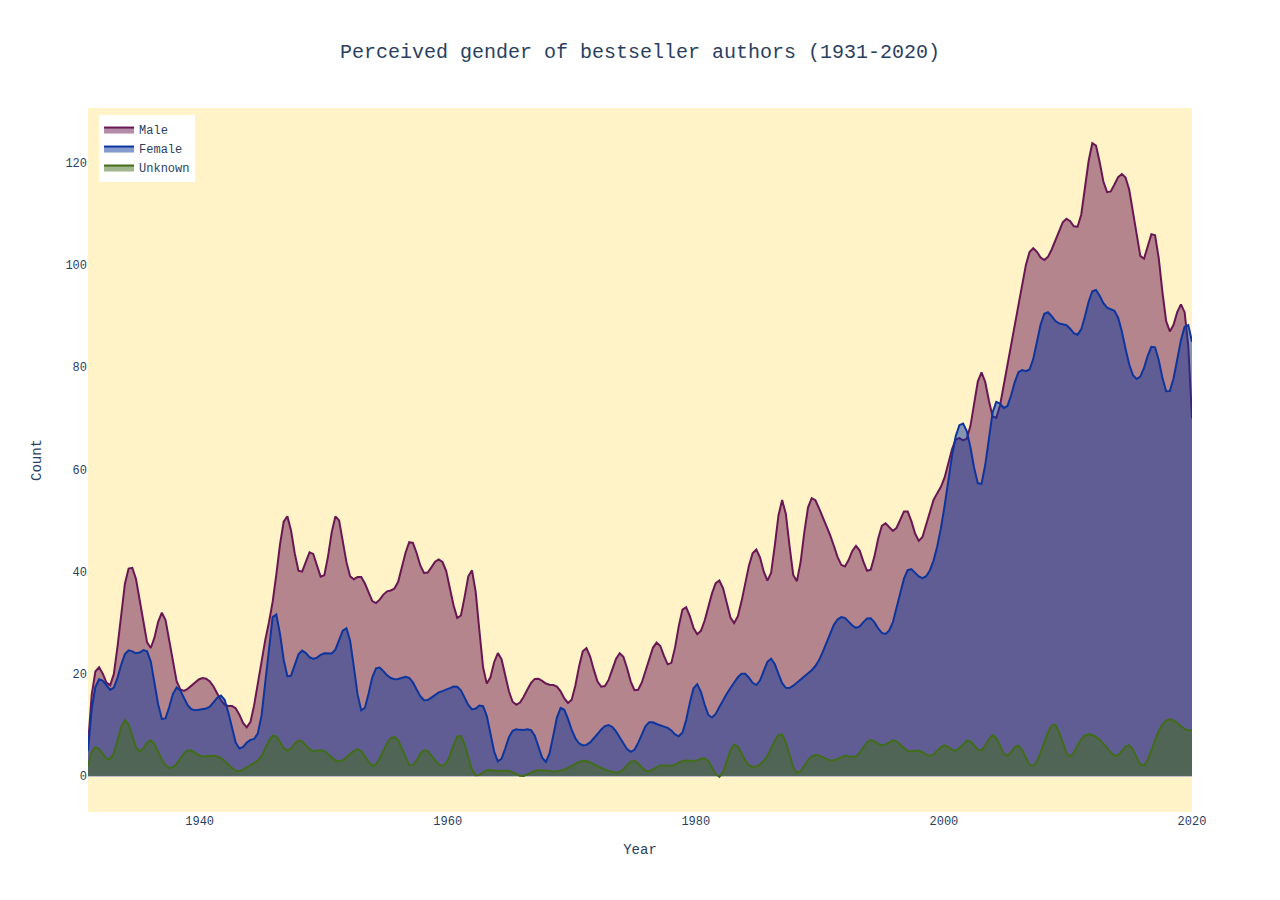
